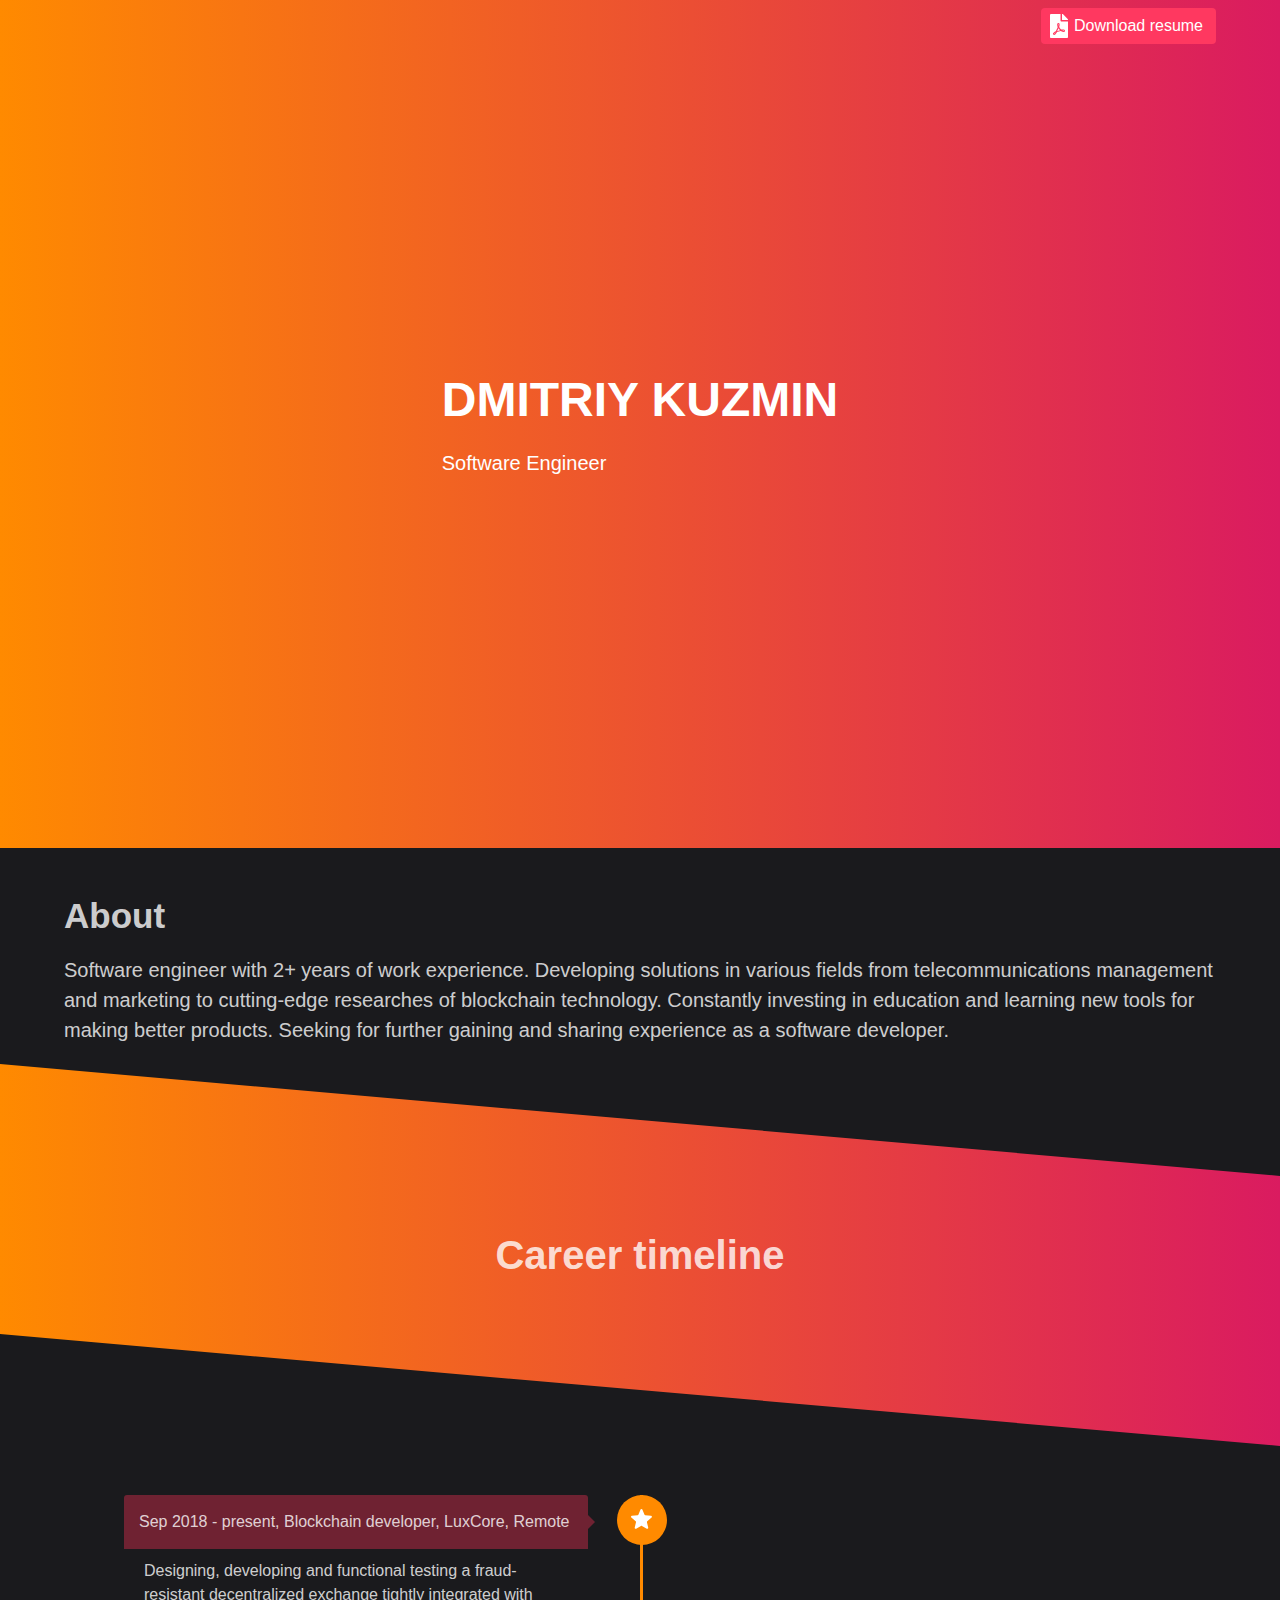
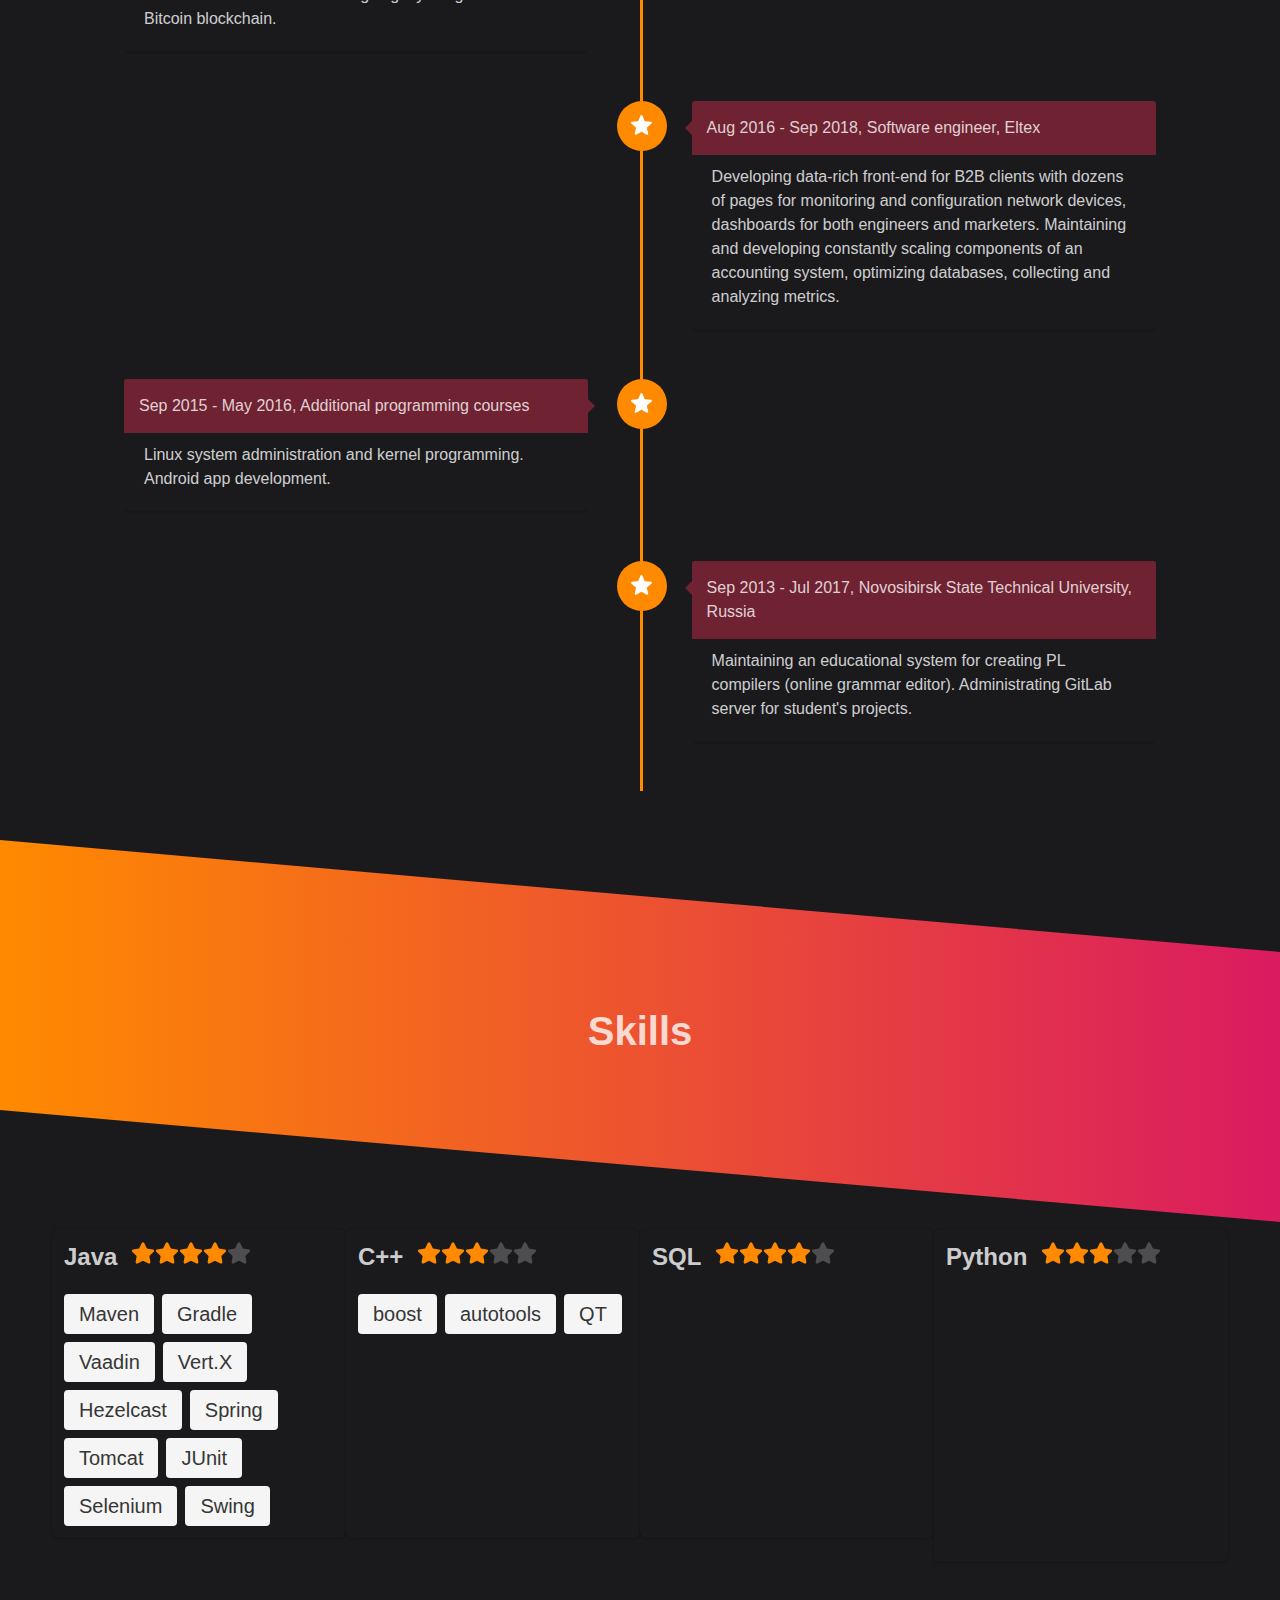
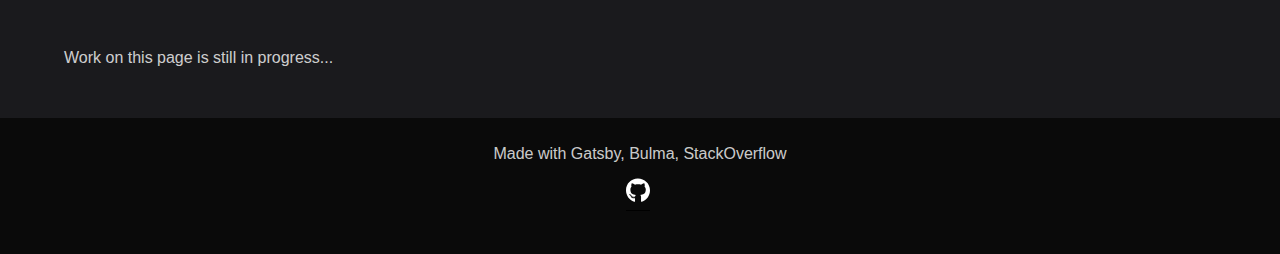
==== index.html @ 161caedd "Deploy xotonic/xotonic.github.com to github.com/xotonic/xotonic.github.com.git:master" ====
<!DOCTYPE html><html lang="en"><head><meta charSet="utf-8"/><meta http-equiv="x-ua-compatible" content="ie=edge"/><meta name="viewport" content="width=device-width, initial-scale=1, shrink-to-fit=no"/><style data-href="/styles.65739e3a4346a0cb9199.css">/*! bulma.io v0.7.5 | MIT License | github.com/jgthms/bulma */@-webkit-keyframes spinAround{0%{-webkit-transform:rotate(0deg);transform:rotate(0deg)}to{-webkit-transform:rotate(359deg);transform:rotate(359deg)}}@keyframes spinAround{0%{-webkit-transform:rotate(0deg);transform:rotate(0deg)}to{-webkit-transform:rotate(359deg);transform:rotate(359deg)}}.breadcrumb,.button,.delete,.file,.is-unselectable,.modal-close,.pagination-ellipsis,.pagination-link,.pagination-next,.pagination-previous,.tabs{-webkit-touch-callout:none;-webkit-user-select:none;-moz-user-select:none;-ms-user-select:none;user-select:none}.navbar-link:not(.is-arrowless):after,.select:not(.is-multiple):not(.is-loading):after{border:3px solid transparent;border-radius:2px;border-right:0;border-top:0;content:" ";display:block;height:.625em;margin-top:-.4375em;pointer-events:none;position:absolute;top:50%;-webkit-transform:rotate(-45deg);transform:rotate(-45deg);-webkit-transform-origin:center;transform-origin:center;width:.625em}.block:not(:last-child),.box:not(:last-child),.breadcrumb:not(:last-child),.content:not(:last-child),.highlight:not(:last-child),.level:not(:last-child),.list:not(:last-child),.message:not(:last-child),.notification:not(:last-child),.progress:not(:last-child),.subtitle:not(:last-child),.table-container:not(:last-child),.table:not(:last-child),.tabs:not(:last-child),.title:not(:last-child){margin-bottom:1.5rem}.delete,.modal-close{-moz-appearance:none;-webkit-appearance:none;background-color:rgba(10,10,10,.2);border:none;border-radius:290486px;cursor:pointer;pointer-events:auto;display:inline-block;flex-grow:0;flex-shrink:0;font-size:0;height:20px;max-height:20px;max-width:20px;min-height:20px;min-width:20px;outline:none;position:relative;vertical-align:top;width:20px}.delete:after,.delete:before,.modal-close:after,.modal-close:before{background-color:#fff;content:"";display:block;left:50%;position:absolute;top:50%;-webkit-transform:translateX(-50%) translateY(-50%) rotate(45deg);transform:translateX(-50%) translateY(-50%) rotate(45deg);-webkit-transform-origin:center center;transform-origin:center center}.delete:before,.modal-close:before{height:2px;width:50%}.delete:after,.modal-close:after{height:50%;width:2px}.delete:focus,.delete:hover,.modal-close:focus,.modal-close:hover{background-color:rgba(10,10,10,.3)}.delete:active,.modal-close:active{background-color:rgba(10,10,10,.4)}.is-small.delete,.is-small.modal-close{height:16px;max-height:16px;max-width:16px;min-height:16px;min-width:16px;width:16px}.is-medium.delete,.is-medium.modal-close{height:24px;max-height:24px;max-width:24px;min-height:24px;min-width:24px;width:24px}.is-large.delete,.is-large.modal-close{height:32px;max-height:32px;max-width:32px;min-height:32px;min-width:32px;width:32px}.button.is-loading:after,.control.is-loading:after,.loader,.select.is-loading:after{-webkit-animation:spinAround .5s linear infinite;animation:spinAround .5s linear infinite;border-radius:290486px;border-color:transparent transparent #dbdbdb #dbdbdb;border-style:solid;border-width:2px;content:"";display:block;height:1em;position:relative;width:1em}.hero-video,.image.is-1by1 .has-ratio,.image.is-1by1 img,.image.is-1by2 .has-ratio,.image.is-1by2 img,.image.is-1by3 .has-ratio,.image.is-1by3 img,.image.is-2by1 .has-ratio,.image.is-2by1 img,.image.is-2by3 .has-ratio,.image.is-2by3 img,.image.is-3by1 .has-ratio,.image.is-3by1 img,.image.is-3by2 .has-ratio,.image.is-3by2 img,.image.is-3by4 .has-ratio,.image.is-3by4 img,.image.is-3by5 .has-ratio,.image.is-3by5 img,.image.is-4by3 .has-ratio,.image.is-4by3 img,.image.is-4by5 .has-ratio,.image.is-4by5 img,.image.is-5by3 .has-ratio,.image.is-5by3 img,.image.is-5by4 .has-ratio,.image.is-5by4 img,.image.is-9by16 .has-ratio,.image.is-9by16 img,.image.is-16by9 .has-ratio,.image.is-16by9 img,.image.is-square .has-ratio,.image.is-square img,.is-overlay,.modal,.modal-background{bottom:0;left:0;position:absolute;right:0;top:0}.button,.file-cta,.file-name,.input,.pagination-ellipsis,.pagination-link,.pagination-next,.pagination-previous,.select select,.textarea{-moz-appearance:none;-webkit-appearance:none;align-items:center;border:1px solid transparent;border-radius:4px;box-shadow:none;display:inline-flex;font-size:1rem;height:2.25em;justify-content:flex-start;line-height:1.5;padding:calc(.375em - 1px) calc(.625em - 1px);position:relative;vertical-align:top}.button:active,.button:focus,.file-cta:active,.file-cta:focus,.file-name:active,.file-name:focus,.input:active,.input:focus,.is-active.button,.is-active.file-cta,.is-active.file-name,.is-active.input,.is-active.pagination-ellipsis,.is-active.pagination-link,.is-active.pagination-next,.is-active.pagination-previous,.is-active.textarea,.is-focused.button,.is-focused.file-cta,.is-focused.file-name,.is-focused.input,.is-focused.pagination-ellipsis,.is-focused.pagination-link,.is-focused.pagination-next,.is-focused.pagination-previous,.is-focused.textarea,.pagination-ellipsis:active,.pagination-ellipsis:focus,.pagination-link:active,.pagination-link:focus,.pagination-next:active,.pagination-next:focus,.pagination-previous:active,.pagination-previous:focus,.select select.is-active,.select select.is-focused,.select select:active,.select select:focus,.textarea:active,.textarea:focus{outline:none}.button[disabled],.file-cta[disabled],.file-name[disabled],.input[disabled],.pagination-ellipsis[disabled],.pagination-link[disabled],.pagination-next[disabled],.pagination-previous[disabled],.select fieldset[disabled] select,.select select[disabled],.textarea[disabled],fieldset[disabled] .button,fieldset[disabled] .file-cta,fieldset[disabled] .file-name,fieldset[disabled] .input,fieldset[disabled] .pagination-ellipsis,fieldset[disabled] .pagination-link,fieldset[disabled] .pagination-next,fieldset[disabled] .pagination-previous,fieldset[disabled] .select select,fieldset[disabled] .textarea{cursor:not-allowed}

/*! minireset.css v0.0.4 | MIT License | github.com/jgthms/minireset.css */blockquote,body,dd,dl,dt,fieldset,figure,h1,h2,h3,h4,h5,h6,hr,html,iframe,legend,li,ol,p,pre,textarea,ul{margin:0;padding:0}h1,h2,h3,h4,h5,h6{font-size:100%;font-weight:400}ul{list-style:none}button,input,select,textarea{margin:0}html{box-sizing:border-box}*,:after,:before{box-sizing:inherit}embed,iframe,img,object,video{height:auto;max-width:100%}audio{max-width:100%}iframe{border:0}table{border-collapse:collapse;border-spacing:0}td,th{padding:0}td:not([align]),th:not([align]){text-align:left}html{background-color:#1a1a1d;font-size:16px;-moz-osx-font-smoothing:grayscale;-webkit-font-smoothing:antialiased;min-width:300px;overflow-x:hidden;overflow-y:scroll;text-rendering:optimizeLegibility;-webkit-text-size-adjust:100%;-ms-text-size-adjust:100%;text-size-adjust:100%}article,aside,figure,footer,header,hgroup,section{display:block}body,button,input,select,textarea{font-family:BlinkMacSystemFont,-apple-system,Segoe UI,Roboto,Oxygen,Ubuntu,Cantarell,Fira Sans,Droid Sans,Helvetica Neue,Helvetica,Arial,sans-serif}code,pre{-moz-osx-font-smoothing:auto;-webkit-font-smoothing:auto;font-family:monospace}body{color:hsla(0,0%,100%,.8);font-size:1em;font-weight:400;line-height:1.5}a{color:#3273dc;cursor:pointer;text-decoration:none}a strong{color:currentColor}a:hover{color:#363636}code{color:#ff3860;font-size:.875em;font-weight:400;padding:.25em .5em}code,hr{background-color:#1a1a1d}hr{border:none;display:block;height:2px;margin:1.5rem 0}img{height:auto;max-width:100%}input[type=checkbox],input[type=radio]{vertical-align:baseline}small{font-size:.875em}span{font-style:inherit;font-weight:inherit}strong{color:hsla(0,0%,100%,.8);font-weight:700}fieldset{border:none}pre{-webkit-overflow-scrolling:touch;background-color:#1a1a1d;color:hsla(0,0%,100%,.8);font-size:.875em;overflow-x:auto;padding:1.25rem 1.5rem;white-space:pre;word-wrap:normal}pre code{background-color:transparent;color:currentColor;font-size:1em;padding:0}table td,table th{vertical-align:top}table td:not([align]),table th:not([align]){text-align:left}table th{color:hsla(0,0%,100%,.8)}.is-clearfix:after{clear:both;content:" ";display:table}.is-pulled-left{float:left!important}.is-pulled-right{float:right!important}.is-clipped{overflow:hidden!important}.is-size-1{font-size:3rem!important}.is-size-2{font-size:2.5rem!important}.is-size-3{font-size:2rem!important}.is-size-4{font-size:1.5rem!important}.is-size-5{font-size:1.25rem!important}.is-size-6{font-size:1rem!important}.is-size-7{font-size:.75rem!important}@media screen and (max-width:768px){.is-size-1-mobile{font-size:3rem!important}.is-size-2-mobile{font-size:2.5rem!important}.is-size-3-mobile{font-size:2rem!important}.is-size-4-mobile{font-size:1.5rem!important}.is-size-5-mobile{font-size:1.25rem!important}.is-size-6-mobile{font-size:1rem!important}.is-size-7-mobile{font-size:.75rem!important}}@media print,screen and (min-width:769px){.is-size-1-tablet{font-size:3rem!important}.is-size-2-tablet{font-size:2.5rem!important}.is-size-3-tablet{font-size:2rem!important}.is-size-4-tablet{font-size:1.5rem!important}.is-size-5-tablet{font-size:1.25rem!important}.is-size-6-tablet{font-size:1rem!important}.is-size-7-tablet{font-size:.75rem!important}}@media screen and (max-width:1023px){.is-size-1-touch{font-size:3rem!important}.is-size-2-touch{font-size:2.5rem!important}.is-size-3-touch{font-size:2rem!important}.is-size-4-touch{font-size:1.5rem!important}.is-size-5-touch{font-size:1.25rem!important}.is-size-6-touch{font-size:1rem!important}.is-size-7-touch{font-size:.75rem!important}}@media screen and (min-width:1024px){.is-size-1-desktop{font-size:3rem!important}.is-size-2-desktop{font-size:2.5rem!important}.is-size-3-desktop{font-size:2rem!important}.is-size-4-desktop{font-size:1.5rem!important}.is-size-5-desktop{font-size:1.25rem!important}.is-size-6-desktop{font-size:1rem!important}.is-size-7-desktop{font-size:.75rem!important}}@media screen and (min-width:1216px){.is-size-1-widescreen{font-size:3rem!important}.is-size-2-widescreen{font-size:2.5rem!important}.is-size-3-widescreen{font-size:2rem!important}.is-size-4-widescreen{font-size:1.5rem!important}.is-size-5-widescreen{font-size:1.25rem!important}.is-size-6-widescreen{font-size:1rem!important}.is-size-7-widescreen{font-size:.75rem!important}}@media screen and (min-width:1408px){.is-size-1-fullhd{font-size:3rem!important}.is-size-2-fullhd{font-size:2.5rem!important}.is-size-3-fullhd{font-size:2rem!important}.is-size-4-fullhd{font-size:1.5rem!important}.is-size-5-fullhd{font-size:1.25rem!important}.is-size-6-fullhd{font-size:1rem!important}.is-size-7-fullhd{font-size:.75rem!important}}.has-text-centered{text-align:center!important}.has-text-justified{text-align:justify!important}.has-text-left{text-align:left!important}.has-text-right{text-align:right!important}@media screen and (max-width:768px){.has-text-centered-mobile{text-align:center!important}}@media print,screen and (min-width:769px){.has-text-centered-tablet{text-align:center!important}}@media screen and (min-width:769px) and (max-width:1023px){.has-text-centered-tablet-only{text-align:center!important}}@media screen and (max-width:1023px){.has-text-centered-touch{text-align:center!important}}@media screen and (min-width:1024px){.has-text-centered-desktop{text-align:center!important}}@media screen and (min-width:1024px) and (max-width:1215px){.has-text-centered-desktop-only{text-align:center!important}}@media screen and (min-width:1216px){.has-text-centered-widescreen{text-align:center!important}}@media screen and (min-width:1216px) and (max-width:1407px){.has-text-centered-widescreen-only{text-align:center!important}}@media screen and (min-width:1408px){.has-text-centered-fullhd{text-align:center!important}}@media screen and (max-width:768px){.has-text-justified-mobile{text-align:justify!important}}@media print,screen and (min-width:769px){.has-text-justified-tablet{text-align:justify!important}}@media screen and (min-width:769px) and (max-width:1023px){.has-text-justified-tablet-only{text-align:justify!important}}@media screen and (max-width:1023px){.has-text-justified-touch{text-align:justify!important}}@media screen and (min-width:1024px){.has-text-justified-desktop{text-align:justify!important}}@media screen and (min-width:1024px) and (max-width:1215px){.has-text-justified-desktop-only{text-align:justify!important}}@media screen and (min-width:1216px){.has-text-justified-widescreen{text-align:justify!important}}@media screen and (min-width:1216px) and (max-width:1407px){.has-text-justified-widescreen-only{text-align:justify!important}}@media screen and (min-width:1408px){.has-text-justified-fullhd{text-align:justify!important}}@media screen and (max-width:768px){.has-text-left-mobile{text-align:left!important}}@media print,screen and (min-width:769px){.has-text-left-tablet{text-align:left!important}}@media screen and (min-width:769px) and (max-width:1023px){.has-text-left-tablet-only{text-align:left!important}}@media screen and (max-width:1023px){.has-text-left-touch{text-align:left!important}}@media screen and (min-width:1024px){.has-text-left-desktop{text-align:left!important}}@media screen and (min-width:1024px) and (max-width:1215px){.has-text-left-desktop-only{text-align:left!important}}@media screen and (min-width:1216px){.has-text-left-widescreen{text-align:left!important}}@media screen and (min-width:1216px) and (max-width:1407px){.has-text-left-widescreen-only{text-align:left!important}}@media screen and (min-width:1408px){.has-text-left-fullhd{text-align:left!important}}@media screen and (max-width:768px){.has-text-right-mobile{text-align:right!important}}@media print,screen and (min-width:769px){.has-text-right-tablet{text-align:right!important}}@media screen and (min-width:769px) and (max-width:1023px){.has-text-right-tablet-only{text-align:right!important}}@media screen and (max-width:1023px){.has-text-right-touch{text-align:right!important}}@media screen and (min-width:1024px){.has-text-right-desktop{text-align:right!important}}@media screen and (min-width:1024px) and (max-width:1215px){.has-text-right-desktop-only{text-align:right!important}}@media screen and (min-width:1216px){.has-text-right-widescreen{text-align:right!important}}@media screen and (min-width:1216px) and (max-width:1407px){.has-text-right-widescreen-only{text-align:right!important}}@media screen and (min-width:1408px){.has-text-right-fullhd{text-align:right!important}}.is-capitalized{text-transform:capitalize!important}.is-lowercase{text-transform:lowercase!important}.is-uppercase{text-transform:uppercase!important}.is-italic{font-style:italic!important}.has-text-white{color:#fff!important}a.has-text-white:focus,a.has-text-white:hover{color:#e6e6e6!important}.has-background-white{background-color:#fff!important}.has-text-black{color:#0a0a0a!important}a.has-text-black:focus,a.has-text-black:hover{color:#000!important}.has-background-black{background-color:#0a0a0a!important}.has-text-light{color:#f5f5f5!important}a.has-text-light:focus,a.has-text-light:hover{color:#dbdbdb!important}.has-background-light{background-color:#f5f5f5!important}.has-text-dark{color:#363636!important}a.has-text-dark:focus,a.has-text-dark:hover{color:#1c1c1c!important}.has-background-dark{background-color:#363636!important}.has-text-primary{color:#00d1b2!important}a.has-text-primary:focus,a.has-text-primary:hover{color:#009e86!important}.has-background-primary{background-color:#00d1b2!important}.has-text-link{color:#3273dc!important}a.has-text-link:focus,a.has-text-link:hover{color:#205bbc!important}.has-background-link{background-color:#3273dc!important}.has-text-info{color:#209cee!important}a.has-text-info:focus,a.has-text-info:hover{color:#0f81cc!important}.has-background-info{background-color:#209cee!important}.has-text-success{color:#23d160!important}a.has-text-success:focus,a.has-text-success:hover{color:#1ca64c!important}.has-background-success{background-color:#23d160!important}.has-text-warning{color:#ffdd57!important}a.has-text-warning:focus,a.has-text-warning:hover{color:#ffd324!important}.has-background-warning{background-color:#ffdd57!important}.has-text-danger{color:#ff3860!important}a.has-text-danger:focus,a.has-text-danger:hover{color:#ff0537!important}.has-background-danger{background-color:#ff3860!important}.has-text-black-bis{color:#121212!important}.has-background-black-bis{background-color:#121212!important}.has-text-black-ter{color:#242424!important}.has-background-black-ter{background-color:#242424!important}.has-text-grey-darker{color:#363636!important}.has-background-grey-darker{background-color:#363636!important}.has-text-grey-dark{color:#4a4a4a!important}.has-background-grey-dark{background-color:#4a4a4a!important}.has-text-grey{color:#7a7a7a!important}.has-background-grey{background-color:#7a7a7a!important}.has-text-grey-light{color:#b5b5b5!important}.has-background-grey-light{background-color:#b5b5b5!important}.has-text-grey-lighter{color:#dbdbdb!important}.has-background-grey-lighter{background-color:#dbdbdb!important}.has-text-white-ter{color:#f5f5f5!important}.has-background-white-ter{background-color:#f5f5f5!important}.has-text-white-bis{color:#fafafa!important}.has-background-white-bis{background-color:#fafafa!important}.has-text-weight-light{font-weight:300!important}.has-text-weight-normal{font-weight:400!important}.has-text-weight-medium{font-weight:500!important}.has-text-weight-semibold{font-weight:600!important}.has-text-weight-bold{font-weight:700!important}.is-family-primary,.is-family-sans-serif,.is-family-secondary{font-family:BlinkMacSystemFont,-apple-system,Segoe UI,Roboto,Oxygen,Ubuntu,Cantarell,Fira Sans,Droid Sans,Helvetica Neue,Helvetica,Arial,sans-serif!important}.is-family-code,.is-family-monospace{font-family:monospace!important}.is-block{display:block!important}@media screen and (max-width:768px){.is-block-mobile{display:block!important}}@media print,screen and (min-width:769px){.is-block-tablet{display:block!important}}@media screen and (min-width:769px) and (max-width:1023px){.is-block-tablet-only{display:block!important}}@media screen and (max-width:1023px){.is-block-touch{display:block!important}}@media screen and (min-width:1024px){.is-block-desktop{display:block!important}}@media screen and (min-width:1024px) and (max-width:1215px){.is-block-desktop-only{display:block!important}}@media screen and (min-width:1216px){.is-block-widescreen{display:block!important}}@media screen and (min-width:1216px) and (max-width:1407px){.is-block-widescreen-only{display:block!important}}@media screen and (min-width:1408px){.is-block-fullhd{display:block!important}}.is-flex{display:flex!important}@media screen and (max-width:768px){.is-flex-mobile{display:flex!important}}@media print,screen and (min-width:769px){.is-flex-tablet{display:flex!important}}@media screen and (min-width:769px) and (max-width:1023px){.is-flex-tablet-only{display:flex!important}}@media screen and (max-width:1023px){.is-flex-touch{display:flex!important}}@media screen and (min-width:1024px){.is-flex-desktop{display:flex!important}}@media screen and (min-width:1024px) and (max-width:1215px){.is-flex-desktop-only{display:flex!important}}@media screen and (min-width:1216px){.is-flex-widescreen{display:flex!important}}@media screen and (min-width:1216px) and (max-width:1407px){.is-flex-widescreen-only{display:flex!important}}@media screen and (min-width:1408px){.is-flex-fullhd{display:flex!important}}.is-inline{display:inline!important}@media screen and (max-width:768px){.is-inline-mobile{display:inline!important}}@media print,screen and (min-width:769px){.is-inline-tablet{display:inline!important}}@media screen and (min-width:769px) and (max-width:1023px){.is-inline-tablet-only{display:inline!important}}@media screen and (max-width:1023px){.is-inline-touch{display:inline!important}}@media screen and (min-width:1024px){.is-inline-desktop{display:inline!important}}@media screen and (min-width:1024px) and (max-width:1215px){.is-inline-desktop-only{display:inline!important}}@media screen and (min-width:1216px){.is-inline-widescreen{display:inline!important}}@media screen and (min-width:1216px) and (max-width:1407px){.is-inline-widescreen-only{display:inline!important}}@media screen and (min-width:1408px){.is-inline-fullhd{display:inline!important}}.is-inline-block{display:inline-block!important}@media screen and (max-width:768px){.is-inline-block-mobile{display:inline-block!important}}@media print,screen and (min-width:769px){.is-inline-block-tablet{display:inline-block!important}}@media screen and (min-width:769px) and (max-width:1023px){.is-inline-block-tablet-only{display:inline-block!important}}@media screen and (max-width:1023px){.is-inline-block-touch{display:inline-block!important}}@media screen and (min-width:1024px){.is-inline-block-desktop{display:inline-block!important}}@media screen and (min-width:1024px) and (max-width:1215px){.is-inline-block-desktop-only{display:inline-block!important}}@media screen and (min-width:1216px){.is-inline-block-widescreen{display:inline-block!important}}@media screen and (min-width:1216px) and (max-width:1407px){.is-inline-block-widescreen-only{display:inline-block!important}}@media screen and (min-width:1408px){.is-inline-block-fullhd{display:inline-block!important}}.is-inline-flex{display:inline-flex!important}@media screen and (max-width:768px){.is-inline-flex-mobile{display:inline-flex!important}}@media print,screen and (min-width:769px){.is-inline-flex-tablet{display:inline-flex!important}}@media screen and (min-width:769px) and (max-width:1023px){.is-inline-flex-tablet-only{display:inline-flex!important}}@media screen and (max-width:1023px){.is-inline-flex-touch{display:inline-flex!important}}@media screen and (min-width:1024px){.is-inline-flex-desktop{display:inline-flex!important}}@media screen and (min-width:1024px) and (max-width:1215px){.is-inline-flex-desktop-only{display:inline-flex!important}}@media screen and (min-width:1216px){.is-inline-flex-widescreen{display:inline-flex!important}}@media screen and (min-width:1216px) and (max-width:1407px){.is-inline-flex-widescreen-only{display:inline-flex!important}}@media screen and (min-width:1408px){.is-inline-flex-fullhd{display:inline-flex!important}}.is-hidden{display:none!important}.is-sr-only{border:none!important;clip:rect(0,0,0,0)!important;height:.01em!important;overflow:hidden!important;padding:0!important;position:absolute!important;white-space:nowrap!important;width:.01em!important}@media screen and (max-width:768px){.is-hidden-mobile{display:none!important}}@media print,screen and (min-width:769px){.is-hidden-tablet{display:none!important}}@media screen and (min-width:769px) and (max-width:1023px){.is-hidden-tablet-only{display:none!important}}@media screen and (max-width:1023px){.is-hidden-touch{display:none!important}}@media screen and (min-width:1024px){.is-hidden-desktop{display:none!important}}@media screen and (min-width:1024px) and (max-width:1215px){.is-hidden-desktop-only{display:none!important}}@media screen and (min-width:1216px){.is-hidden-widescreen{display:none!important}}@media screen and (min-width:1216px) and (max-width:1407px){.is-hidden-widescreen-only{display:none!important}}@media screen and (min-width:1408px){.is-hidden-fullhd{display:none!important}}.is-invisible{visibility:hidden!important}@media screen and (max-width:768px){.is-invisible-mobile{visibility:hidden!important}}@media print,screen and (min-width:769px){.is-invisible-tablet{visibility:hidden!important}}@media screen and (min-width:769px) and (max-width:1023px){.is-invisible-tablet-only{visibility:hidden!important}}@media screen and (max-width:1023px){.is-invisible-touch{visibility:hidden!important}}@media screen and (min-width:1024px){.is-invisible-desktop{visibility:hidden!important}}@media screen and (min-width:1024px) and (max-width:1215px){.is-invisible-desktop-only{visibility:hidden!important}}@media screen and (min-width:1216px){.is-invisible-widescreen{visibility:hidden!important}}@media screen and (min-width:1216px) and (max-width:1407px){.is-invisible-widescreen-only{visibility:hidden!important}}@media screen and (min-width:1408px){.is-invisible-fullhd{visibility:hidden!important}}.is-marginless{margin:0!important}.is-paddingless{padding:0!important}.is-radiusless{border-radius:0!important}.is-shadowless{box-shadow:none!important}.is-relative{position:relative!important}.box{background-color:#1a1a1d;border-radius:6px;box-shadow:0 2px 3px rgba(10,10,10,.1),0 0 0 1px rgba(10,10,10,.1);color:hsla(0,0%,100%,.8);display:block;padding:1.25rem}a.box:focus,a.box:hover{box-shadow:0 2px 3px rgba(10,10,10,.1),0 0 0 1px #3273dc}a.box:active{box-shadow:inset 0 1px 2px rgba(10,10,10,.2),0 0 0 1px #3273dc}.button{background-color:#fff;border-color:#dbdbdb;border-width:1px;color:#363636;cursor:pointer;justify-content:center;padding:calc(.375em - 1px) .75em;text-align:center;white-space:nowrap}.button strong{color:inherit}.button .icon,.button .icon.is-large,.button .icon.is-medium,.button .icon.is-small{height:1.5em;width:1.5em}.button .icon:first-child:not(:last-child){margin-left:calc(-.375em - 1px);margin-right:.1875em}.button .icon:last-child:not(:first-child){margin-left:.1875em;margin-right:calc(-.375em - 1px)}.button .icon:first-child:last-child{margin-left:calc(-.375em - 1px);margin-right:calc(-.375em - 1px)}.button.is-hovered,.button:hover{border-color:#b5b5b5;color:#363636}.button.is-focused,.button:focus{border-color:#3273dc;color:#363636}.button.is-focused:not(:active),.button:focus:not(:active){box-shadow:0 0 0 .125em rgba(50,115,220,.25)}.button.is-active,.button:active{border-color:#4a4a4a;color:#363636}.button.is-text{background-color:transparent;border-color:transparent;color:hsla(0,0%,100%,.8);text-decoration:underline}.button.is-text.is-focused,.button.is-text.is-hovered,.button.is-text:focus,.button.is-text:hover{background-color:#1a1a1d;color:hsla(0,0%,100%,.8)}.button.is-text.is-active,.button.is-text:active{background-color:#0e0e10;color:hsla(0,0%,100%,.8)}.button.is-text[disabled],fieldset[disabled] .button.is-text{background-color:transparent;border-color:transparent;box-shadow:none}.button.is-white{background-color:#fff;border-color:transparent;color:#0a0a0a}.button.is-white.is-hovered,.button.is-white:hover{background-color:#f9f9f9;border-color:transparent;color:#0a0a0a}.button.is-white.is-focused,.button.is-white:focus{border-color:transparent;color:#0a0a0a}.button.is-white.is-focused:not(:active),.button.is-white:focus:not(:active){box-shadow:0 0 0 .125em hsla(0,0%,100%,.25)}.button.is-white.is-active,.button.is-white:active{background-color:#f2f2f2;border-color:transparent;color:#0a0a0a}.button.is-white[disabled],fieldset[disabled] .button.is-white{background-color:#fff;border-color:transparent;box-shadow:none}.button.is-white.is-inverted{background-color:#0a0a0a;color:#fff}.button.is-white.is-inverted.is-hovered,.button.is-white.is-inverted:hover{background-color:#000}.button.is-white.is-inverted[disabled],fieldset[disabled] .button.is-white.is-inverted{background-color:#0a0a0a;border-color:transparent;box-shadow:none;color:#fff}.button.is-white.is-loading:after{border-color:transparent transparent #0a0a0a #0a0a0a!important}.button.is-white.is-outlined{background-color:transparent;border-color:#fff;color:#fff}.button.is-white.is-outlined.is-focused,.button.is-white.is-outlined.is-hovered,.button.is-white.is-outlined:focus,.button.is-white.is-outlined:hover{background-color:#fff;border-color:#fff;color:#0a0a0a}.button.is-white.is-outlined.is-loading:after{border-color:transparent transparent #fff #fff!important}.button.is-white.is-outlined.is-loading.is-focused:after,.button.is-white.is-outlined.is-loading.is-hovered:after,.button.is-white.is-outlined.is-loading:focus:after,.button.is-white.is-outlined.is-loading:hover:after{border-color:transparent transparent #0a0a0a #0a0a0a!important}.button.is-white.is-outlined[disabled],fieldset[disabled] .button.is-white.is-outlined{background-color:transparent;border-color:#fff;box-shadow:none;color:#fff}.button.is-white.is-inverted.is-outlined{background-color:transparent;border-color:#0a0a0a;color:#0a0a0a}.button.is-white.is-inverted.is-outlined.is-focused,.button.is-white.is-inverted.is-outlined.is-hovered,.button.is-white.is-inverted.is-outlined:focus,.button.is-white.is-inverted.is-outlined:hover{background-color:#0a0a0a;color:#fff}.button.is-white.is-inverted.is-outlined.is-loading.is-focused:after,.button.is-white.is-inverted.is-outlined.is-loading.is-hovered:after,.button.is-white.is-inverted.is-outlined.is-loading:focus:after,.button.is-white.is-inverted.is-outlined.is-loading:hover:after{border-color:transparent transparent #fff #fff!important}.button.is-white.is-inverted.is-outlined[disabled],fieldset[disabled] .button.is-white.is-inverted.is-outlined{background-color:transparent;border-color:#0a0a0a;box-shadow:none;color:#0a0a0a}.button.is-black{background-color:#0a0a0a;border-color:transparent;color:#fff}.button.is-black.is-hovered,.button.is-black:hover{background-color:#040404;border-color:transparent;color:#fff}.button.is-black.is-focused,.button.is-black:focus{border-color:transparent;color:#fff}.button.is-black.is-focused:not(:active),.button.is-black:focus:not(:active){box-shadow:0 0 0 .125em rgba(10,10,10,.25)}.button.is-black.is-active,.button.is-black:active{background-color:#000;border-color:transparent;color:#fff}.button.is-black[disabled],fieldset[disabled] .button.is-black{background-color:#0a0a0a;border-color:transparent;box-shadow:none}.button.is-black.is-inverted{background-color:#fff;color:#0a0a0a}.button.is-black.is-inverted.is-hovered,.button.is-black.is-inverted:hover{background-color:#f2f2f2}.button.is-black.is-inverted[disabled],fieldset[disabled] .button.is-black.is-inverted{background-color:#fff;border-color:transparent;box-shadow:none;color:#0a0a0a}.button.is-black.is-loading:after{border-color:transparent transparent #fff #fff!important}.button.is-black.is-outlined{background-color:transparent;border-color:#0a0a0a;color:#0a0a0a}.button.is-black.is-outlined.is-focused,.button.is-black.is-outlined.is-hovered,.button.is-black.is-outlined:focus,.button.is-black.is-outlined:hover{background-color:#0a0a0a;border-color:#0a0a0a;color:#fff}.button.is-black.is-outlined.is-loading:after{border-color:transparent transparent #0a0a0a #0a0a0a!important}.button.is-black.is-outlined.is-loading.is-focused:after,.button.is-black.is-outlined.is-loading.is-hovered:after,.button.is-black.is-outlined.is-loading:focus:after,.button.is-black.is-outlined.is-loading:hover:after{border-color:transparent transparent #fff #fff!important}.button.is-black.is-outlined[disabled],fieldset[disabled] .button.is-black.is-outlined{background-color:transparent;border-color:#0a0a0a;box-shadow:none;color:#0a0a0a}.button.is-black.is-inverted.is-outlined{background-color:transparent;border-color:#fff;color:#fff}.button.is-black.is-inverted.is-outlined.is-focused,.button.is-black.is-inverted.is-outlined.is-hovered,.button.is-black.is-inverted.is-outlined:focus,.button.is-black.is-inverted.is-outlined:hover{background-color:#fff;color:#0a0a0a}.button.is-black.is-inverted.is-outlined.is-loading.is-focused:after,.button.is-black.is-inverted.is-outlined.is-loading.is-hovered:after,.button.is-black.is-inverted.is-outlined.is-loading:focus:after,.button.is-black.is-inverted.is-outlined.is-loading:hover:after{border-color:transparent transparent #0a0a0a #0a0a0a!important}.button.is-black.is-inverted.is-outlined[disabled],fieldset[disabled] .button.is-black.is-inverted.is-outlined{background-color:transparent;border-color:#fff;box-shadow:none;color:#fff}.button.is-light{background-color:#f5f5f5;border-color:transparent;color:#363636}.button.is-light.is-hovered,.button.is-light:hover{background-color:#eee;border-color:transparent;color:#363636}.button.is-light.is-focused,.button.is-light:focus{border-color:transparent;color:#363636}.button.is-light.is-focused:not(:active),.button.is-light:focus:not(:active){box-shadow:0 0 0 .125em hsla(0,0%,96.1%,.25)}.button.is-light.is-active,.button.is-light:active{background-color:#e8e8e8;border-color:transparent;color:#363636}.button.is-light[disabled],fieldset[disabled] .button.is-light{background-color:#f5f5f5;border-color:transparent;box-shadow:none}.button.is-light.is-inverted{background-color:#363636;color:#f5f5f5}.button.is-light.is-inverted.is-hovered,.button.is-light.is-inverted:hover{background-color:#292929}.button.is-light.is-inverted[disabled],fieldset[disabled] .button.is-light.is-inverted{background-color:#363636;border-color:transparent;box-shadow:none;color:#f5f5f5}.button.is-light.is-loading:after{border-color:transparent transparent #363636 #363636!important}.button.is-light.is-outlined{background-color:transparent;border-color:#f5f5f5;color:#f5f5f5}.button.is-light.is-outlined.is-focused,.button.is-light.is-outlined.is-hovered,.button.is-light.is-outlined:focus,.button.is-light.is-outlined:hover{background-color:#f5f5f5;border-color:#f5f5f5;color:#363636}.button.is-light.is-outlined.is-loading:after{border-color:transparent transparent #f5f5f5 #f5f5f5!important}.button.is-light.is-outlined.is-loading.is-focused:after,.button.is-light.is-outlined.is-loading.is-hovered:after,.button.is-light.is-outlined.is-loading:focus:after,.button.is-light.is-outlined.is-loading:hover:after{border-color:transparent transparent #363636 #363636!important}.button.is-light.is-outlined[disabled],fieldset[disabled] .button.is-light.is-outlined{background-color:transparent;border-color:#f5f5f5;box-shadow:none;color:#f5f5f5}.button.is-light.is-inverted.is-outlined{background-color:transparent;border-color:#363636;color:#363636}.button.is-light.is-inverted.is-outlined.is-focused,.button.is-light.is-inverted.is-outlined.is-hovered,.button.is-light.is-inverted.is-outlined:focus,.button.is-light.is-inverted.is-outlined:hover{background-color:#363636;color:#f5f5f5}.button.is-light.is-inverted.is-outlined.is-loading.is-focused:after,.button.is-light.is-inverted.is-outlined.is-loading.is-hovered:after,.button.is-light.is-inverted.is-outlined.is-loading:focus:after,.button.is-light.is-inverted.is-outlined.is-loading:hover:after{border-color:transparent transparent #f5f5f5 #f5f5f5!important}.button.is-light.is-inverted.is-outlined[disabled],fieldset[disabled] .button.is-light.is-inverted.is-outlined{background-color:transparent;border-color:#363636;box-shadow:none;color:#363636}.button.is-dark{background-color:#363636;border-color:transparent;color:#f5f5f5}.button.is-dark.is-hovered,.button.is-dark:hover{background-color:#2f2f2f;border-color:transparent;color:#f5f5f5}.button.is-dark.is-focused,.button.is-dark:focus{border-color:transparent;color:#f5f5f5}.button.is-dark.is-focused:not(:active),.button.is-dark:focus:not(:active){box-shadow:0 0 0 .125em rgba(54,54,54,.25)}.button.is-dark.is-active,.button.is-dark:active{background-color:#292929;border-color:transparent;color:#f5f5f5}.button.is-dark[disabled],fieldset[disabled] .button.is-dark{background-color:#363636;border-color:transparent;box-shadow:none}.button.is-dark.is-inverted{background-color:#f5f5f5;color:#363636}.button.is-dark.is-inverted.is-hovered,.button.is-dark.is-inverted:hover{background-color:#e8e8e8}.button.is-dark.is-inverted[disabled],fieldset[disabled] .button.is-dark.is-inverted{background-color:#f5f5f5;border-color:transparent;box-shadow:none;color:#363636}.button.is-dark.is-loading:after{border-color:transparent transparent #f5f5f5 #f5f5f5!important}.button.is-dark.is-outlined{background-color:transparent;border-color:#363636;color:#363636}.button.is-dark.is-outlined.is-focused,.button.is-dark.is-outlined.is-hovered,.button.is-dark.is-outlined:focus,.button.is-dark.is-outlined:hover{background-color:#363636;border-color:#363636;color:#f5f5f5}.button.is-dark.is-outlined.is-loading:after{border-color:transparent transparent #363636 #363636!important}.button.is-dark.is-outlined.is-loading.is-focused:after,.button.is-dark.is-outlined.is-loading.is-hovered:after,.button.is-dark.is-outlined.is-loading:focus:after,.button.is-dark.is-outlined.is-loading:hover:after{border-color:transparent transparent #f5f5f5 #f5f5f5!important}.button.is-dark.is-outlined[disabled],fieldset[disabled] .button.is-dark.is-outlined{background-color:transparent;border-color:#363636;box-shadow:none;color:#363636}.button.is-dark.is-inverted.is-outlined{background-color:transparent;border-color:#f5f5f5;color:#f5f5f5}.button.is-dark.is-inverted.is-outlined.is-focused,.button.is-dark.is-inverted.is-outlined.is-hovered,.button.is-dark.is-inverted.is-outlined:focus,.button.is-dark.is-inverted.is-outlined:hover{background-color:#f5f5f5;color:#363636}.button.is-dark.is-inverted.is-outlined.is-loading.is-focused:after,.button.is-dark.is-inverted.is-outlined.is-loading.is-hovered:after,.button.is-dark.is-inverted.is-outlined.is-loading:focus:after,.button.is-dark.is-inverted.is-outlined.is-loading:hover:after{border-color:transparent transparent #363636 #363636!important}.button.is-dark.is-inverted.is-outlined[disabled],fieldset[disabled] .button.is-dark.is-inverted.is-outlined{background-color:transparent;border-color:#f5f5f5;box-shadow:none;color:#f5f5f5}.button.is-primary{background-color:#00d1b2;border-color:transparent;color:#fff}.button.is-primary.is-hovered,.button.is-primary:hover{background-color:#00c4a7;border-color:transparent;color:#fff}.button.is-primary.is-focused,.button.is-primary:focus{border-color:transparent;color:#fff}.button.is-primary.is-focused:not(:active),.button.is-primary:focus:not(:active){box-shadow:0 0 0 .125em rgba(0,209,178,.25)}.button.is-primary.is-active,.button.is-primary:active{background-color:#00b89c;border-color:transparent;color:#fff}.button.is-primary[disabled],fieldset[disabled] .button.is-primary{background-color:#00d1b2;border-color:transparent;box-shadow:none}.button.is-primary.is-inverted{background-color:#fff;color:#00d1b2}.button.is-primary.is-inverted.is-hovered,.button.is-primary.is-inverted:hover{background-color:#f2f2f2}.button.is-primary.is-inverted[disabled],fieldset[disabled] .button.is-primary.is-inverted{background-color:#fff;border-color:transparent;box-shadow:none;color:#00d1b2}.button.is-primary.is-loading:after{border-color:transparent transparent #fff #fff!important}.button.is-primary.is-outlined{background-color:transparent;border-color:#00d1b2;color:#00d1b2}.button.is-primary.is-outlined.is-focused,.button.is-primary.is-outlined.is-hovered,.button.is-primary.is-outlined:focus,.button.is-primary.is-outlined:hover{background-color:#00d1b2;border-color:#00d1b2;color:#fff}.button.is-primary.is-outlined.is-loading:after{border-color:transparent transparent #00d1b2 #00d1b2!important}.button.is-primary.is-outlined.is-loading.is-focused:after,.button.is-primary.is-outlined.is-loading.is-hovered:after,.button.is-primary.is-outlined.is-loading:focus:after,.button.is-primary.is-outlined.is-loading:hover:after{border-color:transparent transparent #fff #fff!important}.button.is-primary.is-outlined[disabled],fieldset[disabled] .button.is-primary.is-outlined{background-color:transparent;border-color:#00d1b2;box-shadow:none;color:#00d1b2}.button.is-primary.is-inverted.is-outlined{background-color:transparent;border-color:#fff;color:#fff}.button.is-primary.is-inverted.is-outlined.is-focused,.button.is-primary.is-inverted.is-outlined.is-hovered,.button.is-primary.is-inverted.is-outlined:focus,.button.is-primary.is-inverted.is-outlined:hover{background-color:#fff;color:#00d1b2}.button.is-primary.is-inverted.is-outlined.is-loading.is-focused:after,.button.is-primary.is-inverted.is-outlined.is-loading.is-hovered:after,.button.is-primary.is-inverted.is-outlined.is-loading:focus:after,.button.is-primary.is-inverted.is-outlined.is-loading:hover:after{border-color:transparent transparent #00d1b2 #00d1b2!important}.button.is-primary.is-inverted.is-outlined[disabled],fieldset[disabled] .button.is-primary.is-inverted.is-outlined{background-color:transparent;border-color:#fff;box-shadow:none;color:#fff}.button.is-link{background-color:#3273dc;border-color:transparent;color:#fff}.button.is-link.is-hovered,.button.is-link:hover{background-color:#276cda;border-color:transparent;color:#fff}.button.is-link.is-focused,.button.is-link:focus{border-color:transparent;color:#fff}.button.is-link.is-focused:not(:active),.button.is-link:focus:not(:active){box-shadow:0 0 0 .125em rgba(50,115,220,.25)}.button.is-link.is-active,.button.is-link:active{background-color:#2366d1;border-color:transparent;color:#fff}.button.is-link[disabled],fieldset[disabled] .button.is-link{background-color:#3273dc;border-color:transparent;box-shadow:none}.button.is-link.is-inverted{background-color:#fff;color:#3273dc}.button.is-link.is-inverted.is-hovered,.button.is-link.is-inverted:hover{background-color:#f2f2f2}.button.is-link.is-inverted[disabled],fieldset[disabled] .button.is-link.is-inverted{background-color:#fff;border-color:transparent;box-shadow:none;color:#3273dc}.button.is-link.is-loading:after{border-color:transparent transparent #fff #fff!important}.button.is-link.is-outlined{background-color:transparent;border-color:#3273dc;color:#3273dc}.button.is-link.is-outlined.is-focused,.button.is-link.is-outlined.is-hovered,.button.is-link.is-outlined:focus,.button.is-link.is-outlined:hover{background-color:#3273dc;border-color:#3273dc;color:#fff}.button.is-link.is-outlined.is-loading:after{border-color:transparent transparent #3273dc #3273dc!important}.button.is-link.is-outlined.is-loading.is-focused:after,.button.is-link.is-outlined.is-loading.is-hovered:after,.button.is-link.is-outlined.is-loading:focus:after,.button.is-link.is-outlined.is-loading:hover:after{border-color:transparent transparent #fff #fff!important}.button.is-link.is-outlined[disabled],fieldset[disabled] .button.is-link.is-outlined{background-color:transparent;border-color:#3273dc;box-shadow:none;color:#3273dc}.button.is-link.is-inverted.is-outlined{background-color:transparent;border-color:#fff;color:#fff}.button.is-link.is-inverted.is-outlined.is-focused,.button.is-link.is-inverted.is-outlined.is-hovered,.button.is-link.is-inverted.is-outlined:focus,.button.is-link.is-inverted.is-outlined:hover{background-color:#fff;color:#3273dc}.button.is-link.is-inverted.is-outlined.is-loading.is-focused:after,.button.is-link.is-inverted.is-outlined.is-loading.is-hovered:after,.button.is-link.is-inverted.is-outlined.is-loading:focus:after,.button.is-link.is-inverted.is-outlined.is-loading:hover:after{border-color:transparent transparent #3273dc #3273dc!important}.button.is-link.is-inverted.is-outlined[disabled],fieldset[disabled] .button.is-link.is-inverted.is-outlined{background-color:transparent;border-color:#fff;box-shadow:none;color:#fff}.button.is-info{background-color:#209cee;border-color:transparent;color:#fff}.button.is-info.is-hovered,.button.is-info:hover{background-color:#1496ed;border-color:transparent;color:#fff}.button.is-info.is-focused,.button.is-info:focus{border-color:transparent;color:#fff}.button.is-info.is-focused:not(:active),.button.is-info:focus:not(:active){box-shadow:0 0 0 .125em rgba(32,156,238,.25)}.button.is-info.is-active,.button.is-info:active{background-color:#118fe4;border-color:transparent;color:#fff}.button.is-info[disabled],fieldset[disabled] .button.is-info{background-color:#209cee;border-color:transparent;box-shadow:none}.button.is-info.is-inverted{background-color:#fff;color:#209cee}.button.is-info.is-inverted.is-hovered,.button.is-info.is-inverted:hover{background-color:#f2f2f2}.button.is-info.is-inverted[disabled],fieldset[disabled] .button.is-info.is-inverted{background-color:#fff;border-color:transparent;box-shadow:none;color:#209cee}.button.is-info.is-loading:after{border-color:transparent transparent #fff #fff!important}.button.is-info.is-outlined{background-color:transparent;border-color:#209cee;color:#209cee}.button.is-info.is-outlined.is-focused,.button.is-info.is-outlined.is-hovered,.button.is-info.is-outlined:focus,.button.is-info.is-outlined:hover{background-color:#209cee;border-color:#209cee;color:#fff}.button.is-info.is-outlined.is-loading:after{border-color:transparent transparent #209cee #209cee!important}.button.is-info.is-outlined.is-loading.is-focused:after,.button.is-info.is-outlined.is-loading.is-hovered:after,.button.is-info.is-outlined.is-loading:focus:after,.button.is-info.is-outlined.is-loading:hover:after{border-color:transparent transparent #fff #fff!important}.button.is-info.is-outlined[disabled],fieldset[disabled] .button.is-info.is-outlined{background-color:transparent;border-color:#209cee;box-shadow:none;color:#209cee}.button.is-info.is-inverted.is-outlined{background-color:transparent;border-color:#fff;color:#fff}.button.is-info.is-inverted.is-outlined.is-focused,.button.is-info.is-inverted.is-outlined.is-hovered,.button.is-info.is-inverted.is-outlined:focus,.button.is-info.is-inverted.is-outlined:hover{background-color:#fff;color:#209cee}.button.is-info.is-inverted.is-outlined.is-loading.is-focused:after,.button.is-info.is-inverted.is-outlined.is-loading.is-hovered:after,.button.is-info.is-inverted.is-outlined.is-loading:focus:after,.button.is-info.is-inverted.is-outlined.is-loading:hover:after{border-color:transparent transparent #209cee #209cee!important}.button.is-info.is-inverted.is-outlined[disabled],fieldset[disabled] .button.is-info.is-inverted.is-outlined{background-color:transparent;border-color:#fff;box-shadow:none;color:#fff}.button.is-success{background-color:#23d160;border-color:transparent;color:#fff}.button.is-success.is-hovered,.button.is-success:hover{background-color:#22c65b;border-color:transparent;color:#fff}.button.is-success.is-focused,.button.is-success:focus{border-color:transparent;color:#fff}.button.is-success.is-focused:not(:active),.button.is-success:focus:not(:active){box-shadow:0 0 0 .125em rgba(35,209,96,.25)}.button.is-success.is-active,.button.is-success:active{background-color:#20bc56;border-color:transparent;color:#fff}.button.is-success[disabled],fieldset[disabled] .button.is-success{background-color:#23d160;border-color:transparent;box-shadow:none}.button.is-success.is-inverted{background-color:#fff;color:#23d160}.button.is-success.is-inverted.is-hovered,.button.is-success.is-inverted:hover{background-color:#f2f2f2}.button.is-success.is-inverted[disabled],fieldset[disabled] .button.is-success.is-inverted{background-color:#fff;border-color:transparent;box-shadow:none;color:#23d160}.button.is-success.is-loading:after{border-color:transparent transparent #fff #fff!important}.button.is-success.is-outlined{background-color:transparent;border-color:#23d160;color:#23d160}.button.is-success.is-outlined.is-focused,.button.is-success.is-outlined.is-hovered,.button.is-success.is-outlined:focus,.button.is-success.is-outlined:hover{background-color:#23d160;border-color:#23d160;color:#fff}.button.is-success.is-outlined.is-loading:after{border-color:transparent transparent #23d160 #23d160!important}.button.is-success.is-outlined.is-loading.is-focused:after,.button.is-success.is-outlined.is-loading.is-hovered:after,.button.is-success.is-outlined.is-loading:focus:after,.button.is-success.is-outlined.is-loading:hover:after{border-color:transparent transparent #fff #fff!important}.button.is-success.is-outlined[disabled],fieldset[disabled] .button.is-success.is-outlined{background-color:transparent;border-color:#23d160;box-shadow:none;color:#23d160}.button.is-success.is-inverted.is-outlined{background-color:transparent;border-color:#fff;color:#fff}.button.is-success.is-inverted.is-outlined.is-focused,.button.is-success.is-inverted.is-outlined.is-hovered,.button.is-success.is-inverted.is-outlined:focus,.button.is-success.is-inverted.is-outlined:hover{background-color:#fff;color:#23d160}.button.is-success.is-inverted.is-outlined.is-loading.is-focused:after,.button.is-success.is-inverted.is-outlined.is-loading.is-hovered:after,.button.is-success.is-inverted.is-outlined.is-loading:focus:after,.button.is-success.is-inverted.is-outlined.is-loading:hover:after{border-color:transparent transparent #23d160 #23d160!important}.button.is-success.is-inverted.is-outlined[disabled],fieldset[disabled] .button.is-success.is-inverted.is-outlined{background-color:transparent;border-color:#fff;box-shadow:none;color:#fff}.button.is-warning{background-color:#ffdd57;border-color:transparent;color:rgba(0,0,0,.7)}.button.is-warning.is-hovered,.button.is-warning:hover{background-color:#ffdb4a;border-color:transparent;color:rgba(0,0,0,.7)}.button.is-warning.is-focused,.button.is-warning:focus{border-color:transparent;color:rgba(0,0,0,.7)}.button.is-warning.is-focused:not(:active),.button.is-warning:focus:not(:active){box-shadow:0 0 0 .125em rgba(255,221,87,.25)}.button.is-warning.is-active,.button.is-warning:active{background-color:#ffd83d;border-color:transparent;color:rgba(0,0,0,.7)}.button.is-warning[disabled],fieldset[disabled] .button.is-warning{background-color:#ffdd57;border-color:transparent;box-shadow:none}.button.is-warning.is-inverted{color:#ffdd57}.button.is-warning.is-inverted,.button.is-warning.is-inverted.is-hovered,.button.is-warning.is-inverted:hover{background-color:rgba(0,0,0,.7)}.button.is-warning.is-inverted[disabled],fieldset[disabled] .button.is-warning.is-inverted{background-color:rgba(0,0,0,.7);border-color:transparent;box-shadow:none;color:#ffdd57}.button.is-warning.is-loading:after{border-color:transparent transparent rgba(0,0,0,.7) rgba(0,0,0,.7)!important}.button.is-warning.is-outlined{background-color:transparent;border-color:#ffdd57;color:#ffdd57}.button.is-warning.is-outlined.is-focused,.button.is-warning.is-outlined.is-hovered,.button.is-warning.is-outlined:focus,.button.is-warning.is-outlined:hover{background-color:#ffdd57;border-color:#ffdd57;color:rgba(0,0,0,.7)}.button.is-warning.is-outlined.is-loading:after{border-color:transparent transparent #ffdd57 #ffdd57!important}.button.is-warning.is-outlined.is-loading.is-focused:after,.button.is-warning.is-outlined.is-loading.is-hovered:after,.button.is-warning.is-outlined.is-loading:focus:after,.button.is-warning.is-outlined.is-loading:hover:after{border-color:transparent transparent rgba(0,0,0,.7) rgba(0,0,0,.7)!important}.button.is-warning.is-outlined[disabled],fieldset[disabled] .button.is-warning.is-outlined{background-color:transparent;border-color:#ffdd57;box-shadow:none;color:#ffdd57}.button.is-warning.is-inverted.is-outlined{background-color:transparent;border-color:rgba(0,0,0,.7);color:rgba(0,0,0,.7)}.button.is-warning.is-inverted.is-outlined.is-focused,.button.is-warning.is-inverted.is-outlined.is-hovered,.button.is-warning.is-inverted.is-outlined:focus,.button.is-warning.is-inverted.is-outlined:hover{background-color:rgba(0,0,0,.7);color:#ffdd57}.button.is-warning.is-inverted.is-outlined.is-loading.is-focused:after,.button.is-warning.is-inverted.is-outlined.is-loading.is-hovered:after,.button.is-warning.is-inverted.is-outlined.is-loading:focus:after,.button.is-warning.is-inverted.is-outlined.is-loading:hover:after{border-color:transparent transparent #ffdd57 #ffdd57!important}.button.is-warning.is-inverted.is-outlined[disabled],fieldset[disabled] .button.is-warning.is-inverted.is-outlined{background-color:transparent;border-color:rgba(0,0,0,.7);box-shadow:none;color:rgba(0,0,0,.7)}.button.is-danger{background-color:#ff3860;border-color:transparent;color:#fff}.button.is-danger.is-hovered,.button.is-danger:hover{background-color:#ff2b56;border-color:transparent;color:#fff}.button.is-danger.is-focused,.button.is-danger:focus{border-color:transparent;color:#fff}.button.is-danger.is-focused:not(:active),.button.is-danger:focus:not(:active){box-shadow:0 0 0 .125em rgba(255,56,96,.25)}.button.is-danger.is-active,.button.is-danger:active{background-color:#ff1f4b;border-color:transparent;color:#fff}.button.is-danger[disabled],fieldset[disabled] .button.is-danger{background-color:#ff3860;border-color:transparent;box-shadow:none}.button.is-danger.is-inverted{background-color:#fff;color:#ff3860}.button.is-danger.is-inverted.is-hovered,.button.is-danger.is-inverted:hover{background-color:#f2f2f2}.button.is-danger.is-inverted[disabled],fieldset[disabled] .button.is-danger.is-inverted{background-color:#fff;border-color:transparent;box-shadow:none;color:#ff3860}.button.is-danger.is-loading:after{border-color:transparent transparent #fff #fff!important}.button.is-danger.is-outlined{background-color:transparent;border-color:#ff3860;color:#ff3860}.button.is-danger.is-outlined.is-focused,.button.is-danger.is-outlined.is-hovered,.button.is-danger.is-outlined:focus,.button.is-danger.is-outlined:hover{background-color:#ff3860;border-color:#ff3860;color:#fff}.button.is-danger.is-outlined.is-loading:after{border-color:transparent transparent #ff3860 #ff3860!important}.button.is-danger.is-outlined.is-loading.is-focused:after,.button.is-danger.is-outlined.is-loading.is-hovered:after,.button.is-danger.is-outlined.is-loading:focus:after,.button.is-danger.is-outlined.is-loading:hover:after{border-color:transparent transparent #fff #fff!important}.button.is-danger.is-outlined[disabled],fieldset[disabled] .button.is-danger.is-outlined{background-color:transparent;border-color:#ff3860;box-shadow:none;color:#ff3860}.button.is-danger.is-inverted.is-outlined{background-color:transparent;border-color:#fff;color:#fff}.button.is-danger.is-inverted.is-outlined.is-focused,.button.is-danger.is-inverted.is-outlined.is-hovered,.button.is-danger.is-inverted.is-outlined:focus,.button.is-danger.is-inverted.is-outlined:hover{background-color:#fff;color:#ff3860}.button.is-danger.is-inverted.is-outlined.is-loading.is-focused:after,.button.is-danger.is-inverted.is-outlined.is-loading.is-hovered:after,.button.is-danger.is-inverted.is-outlined.is-loading:focus:after,.button.is-danger.is-inverted.is-outlined.is-loading:hover:after{border-color:transparent transparent #ff3860 #ff3860!important}.button.is-danger.is-inverted.is-outlined[disabled],fieldset[disabled] .button.is-danger.is-inverted.is-outlined{background-color:transparent;border-color:#fff;box-shadow:none;color:#fff}.button.is-small{border-radius:2px;font-size:.75rem}.button.is-normal{font-size:1rem}.button.is-medium{font-size:1.25rem}.button.is-large{font-size:1.5rem}.button[disabled],fieldset[disabled] .button{background-color:#fff;border-color:#dbdbdb;box-shadow:none;opacity:.5}.button.is-fullwidth{display:flex;width:100%}.button.is-loading{color:transparent!important;pointer-events:none}.button.is-loading:after{position:absolute;left:calc(50% - .5em);top:calc(50% - .5em);position:absolute!important}.button.is-static{background-color:#f5f5f5;border-color:#dbdbdb;color:#7a7a7a;box-shadow:none;pointer-events:none}.button.is-rounded{border-radius:290486px;padding-left:1em;padding-right:1em}.buttons{align-items:center;display:flex;flex-wrap:wrap;justify-content:flex-start}.buttons .button{margin-bottom:.5rem}.buttons .button:not(:last-child):not(.is-fullwidth){margin-right:.5rem}.buttons:last-child{margin-bottom:-.5rem}.buttons:not(:last-child){margin-bottom:1rem}.buttons.are-small .button:not(.is-normal):not(.is-medium):not(.is-large){border-radius:2px;font-size:.75rem}.buttons.are-medium .button:not(.is-small):not(.is-normal):not(.is-large){font-size:1.25rem}.buttons.are-large .button:not(.is-small):not(.is-normal):not(.is-medium){font-size:1.5rem}.buttons.has-addons .button:not(:first-child){border-bottom-left-radius:0;border-top-left-radius:0}.buttons.has-addons .button:not(:last-child){border-bottom-right-radius:0;border-top-right-radius:0;margin-right:-1px}.buttons.has-addons .button:last-child{margin-right:0}.buttons.has-addons .button.is-hovered,.buttons.has-addons .button:hover{z-index:2}.buttons.has-addons .button.is-active,.buttons.has-addons .button.is-focused,.buttons.has-addons .button.is-selected,.buttons.has-addons .button:active,.buttons.has-addons .button:focus{z-index:3}.buttons.has-addons .button.is-active:hover,.buttons.has-addons .button.is-focused:hover,.buttons.has-addons .button.is-selected:hover,.buttons.has-addons .button:active:hover,.buttons.has-addons .button:focus:hover{z-index:4}.buttons.has-addons .button.is-expanded{flex-grow:1;flex-shrink:1}.buttons.is-centered{justify-content:center}.buttons.is-centered:not(.has-addons) .button:not(.is-fullwidth){margin-left:.25rem;margin-right:.25rem}.buttons.is-right{justify-content:flex-end}.buttons.is-right:not(.has-addons) .button:not(.is-fullwidth){margin-left:.25rem;margin-right:.25rem}.container{flex-grow:1;margin:0 auto;position:relative;width:auto}@media screen and (min-width:1024px){.container{max-width:960px}.container.is-fluid{margin-left:32px;margin-right:32px;max-width:none}}@media screen and (max-width:1215px){.container.is-widescreen{max-width:1152px}}@media screen and (max-width:1407px){.container.is-fullhd{max-width:1344px}}@media screen and (min-width:1216px){.container{max-width:1152px}}@media screen and (min-width:1408px){.container{max-width:1344px}}.content li+li{margin-top:.25em}.content blockquote:not(:last-child),.content dl:not(:last-child),.content ol:not(:last-child),.content p:not(:last-child),.content pre:not(:last-child),.content table:not(:last-child),.content ul:not(:last-child){margin-bottom:1em}.content h1,.content h2,.content h3,.content h4,.content h5,.content h6{color:hsla(0,0%,100%,.8);font-weight:600;line-height:1.125}.content h1{font-size:2em;margin-bottom:.5em}.content h1:not(:first-child){margin-top:1em}.content h2{font-size:1.75em;margin-bottom:.5714em}.content h2:not(:first-child){margin-top:1.1428em}.content h3{font-size:1.5em;margin-bottom:.6666em}.content h3:not(:first-child){margin-top:1.3333em}.content h4{font-size:1.25em;margin-bottom:.8em}.content h5{font-size:1.125em;margin-bottom:.8888em}.content h6{font-size:1em;margin-bottom:1em}.content blockquote{background-color:#1a1a1d;border-left:5px solid #dbdbdb;padding:1.25em 1.5em}.content ol{list-style-position:outside;margin-left:2em;margin-top:1em}.content ol:not([type]){list-style-type:decimal}.content ol:not([type]).is-lower-alpha{list-style-type:lower-alpha}.content ol:not([type]).is-lower-roman{list-style-type:lower-roman}.content ol:not([type]).is-upper-alpha{list-style-type:upper-alpha}.content ol:not([type]).is-upper-roman{list-style-type:upper-roman}.content ul{list-style:disc outside;margin-left:2em;margin-top:1em}.content ul ul{list-style-type:circle;margin-top:.5em}.content ul ul ul{list-style-type:square}.content dd{margin-left:2em}.content figure{margin-left:2em;margin-right:2em;text-align:center}.content figure:not(:first-child){margin-top:2em}.content figure:not(:last-child){margin-bottom:2em}.content figure img{display:inline-block}.content figure figcaption{font-style:italic}.content pre{-webkit-overflow-scrolling:touch;overflow-x:auto;padding:1.25em 1.5em;white-space:pre;word-wrap:normal}.content sub,.content sup{font-size:75%}.content table{width:100%}.content table td,.content table th{border:solid #dbdbdb;border-width:0 0 1px;padding:.5em .75em;vertical-align:top}.content table th{color:hsla(0,0%,100%,.8)}.content table th:not([align]){text-align:left}.content table thead td,.content table thead th{border-width:0 0 2px;color:hsla(0,0%,100%,.8)}.content table tfoot td,.content table tfoot th{border-width:2px 0 0;color:hsla(0,0%,100%,.8)}.content table tbody tr:last-child td,.content table tbody tr:last-child th{border-bottom-width:0}.content .tabs li+li{margin-top:0}.content.is-small{font-size:.75rem}.content.is-medium{font-size:1.25rem}.content.is-large{font-size:1.5rem}.icon{align-items:center;display:inline-flex;justify-content:center;height:1.5rem;width:1.5rem}.icon.is-small{height:1rem;width:1rem}.icon.is-medium{height:2rem;width:2rem}.icon.is-large{height:3rem;width:3rem}.image{display:block;position:relative}.image img{display:block;height:auto;width:100%}.image img.is-rounded{border-radius:290486px}.image.is-1by1 .has-ratio,.image.is-1by1 img,.image.is-1by2 .has-ratio,.image.is-1by2 img,.image.is-1by3 .has-ratio,.image.is-1by3 img,.image.is-2by1 .has-ratio,.image.is-2by1 img,.image.is-2by3 .has-ratio,.image.is-2by3 img,.image.is-3by1 .has-ratio,.image.is-3by1 img,.image.is-3by2 .has-ratio,.image.is-3by2 img,.image.is-3by4 .has-ratio,.image.is-3by4 img,.image.is-3by5 .has-ratio,.image.is-3by5 img,.image.is-4by3 .has-ratio,.image.is-4by3 img,.image.is-4by5 .has-ratio,.image.is-4by5 img,.image.is-5by3 .has-ratio,.image.is-5by3 img,.image.is-5by4 .has-ratio,.image.is-5by4 img,.image.is-9by16 .has-ratio,.image.is-9by16 img,.image.is-16by9 .has-ratio,.image.is-16by9 img,.image.is-square .has-ratio,.image.is-square img{height:100%;width:100%}.image.is-1by1,.image.is-square{padding-top:100%}.image.is-5by4{padding-top:80%}.image.is-4by3{padding-top:75%}.image.is-3by2{padding-top:66.6666%}.image.is-5by3{padding-top:60%}.image.is-16by9{padding-top:56.25%}.image.is-2by1{padding-top:50%}.image.is-3by1{padding-top:33.3333%}.image.is-4by5{padding-top:125%}.image.is-3by4{padding-top:133.3333%}.image.is-2by3{padding-top:150%}.image.is-3by5{padding-top:166.6666%}.image.is-9by16{padding-top:177.7777%}.image.is-1by2{padding-top:200%}.image.is-1by3{padding-top:300%}.image.is-16x16{height:16px;width:16px}.image.is-24x24{height:24px;width:24px}.image.is-32x32{height:32px;width:32px}.image.is-48x48{height:48px;width:48px}.image.is-64x64{height:64px;width:64px}.image.is-96x96{height:96px;width:96px}.image.is-128x128{height:128px;width:128px}.notification{background-color:#1a1a1d;border-radius:4px;padding:1.25rem 2.5rem 1.25rem 1.5rem;position:relative}.notification a:not(.button):not(.dropdown-item){color:currentColor;text-decoration:underline}.notification strong{color:currentColor}.notification code,.notification pre{background:#fff}.notification pre code{background:transparent}.notification>.delete{position:absolute;right:.5rem;top:.5rem}.notification .content,.notification .subtitle,.notification .title{color:currentColor}.notification.is-white{background-color:#fff;color:#0a0a0a}.notification.is-black{background-color:#0a0a0a;color:#fff}.notification.is-light{background-color:#f5f5f5;color:#363636}.notification.is-dark{background-color:#363636;color:#f5f5f5}.notification.is-primary{background-color:#00d1b2;color:#fff}.notification.is-link{background-color:#3273dc;color:#fff}.notification.is-info{background-color:#209cee;color:#fff}.notification.is-success{background-color:#23d160;color:#fff}.notification.is-warning{background-color:#ffdd57;color:rgba(0,0,0,.7)}.notification.is-danger{background-color:#ff3860;color:#fff}.progress{-moz-appearance:none;-webkit-appearance:none;border:none;border-radius:290486px;display:block;height:1rem;overflow:hidden;padding:0;width:100%}.progress::-webkit-progress-bar{background-color:#dbdbdb}.progress::-webkit-progress-value{background-color:hsla(0,0%,100%,.8)}.progress::-moz-progress-bar{background-color:hsla(0,0%,100%,.8)}.progress::-ms-fill{background-color:hsla(0,0%,100%,.8);border:none}.progress.is-white::-webkit-progress-value{background-color:#fff}.progress.is-white::-moz-progress-bar{background-color:#fff}.progress.is-white::-ms-fill{background-color:#fff}.progress.is-white:indeterminate{background-image:-webkit-gradient(linear,left top,right top,color-stop(30%,#fff),color-stop(30%,#dbdbdb));background-image:linear-gradient(90deg,#fff 30%,#dbdbdb 0)}.progress.is-black::-webkit-progress-value{background-color:#0a0a0a}.progress.is-black::-moz-progress-bar{background-color:#0a0a0a}.progress.is-black::-ms-fill{background-color:#0a0a0a}.progress.is-black:indeterminate{background-image:-webkit-gradient(linear,left top,right top,color-stop(30%,#0a0a0a),color-stop(30%,#dbdbdb));background-image:linear-gradient(90deg,#0a0a0a 30%,#dbdbdb 0)}.progress.is-light::-webkit-progress-value{background-color:#f5f5f5}.progress.is-light::-moz-progress-bar{background-color:#f5f5f5}.progress.is-light::-ms-fill{background-color:#f5f5f5}.progress.is-light:indeterminate{background-image:-webkit-gradient(linear,left top,right top,color-stop(30%,#f5f5f5),color-stop(30%,#dbdbdb));background-image:linear-gradient(90deg,#f5f5f5 30%,#dbdbdb 0)}.progress.is-dark::-webkit-progress-value{background-color:#363636}.progress.is-dark::-moz-progress-bar{background-color:#363636}.progress.is-dark::-ms-fill{background-color:#363636}.progress.is-dark:indeterminate{background-image:-webkit-gradient(linear,left top,right top,color-stop(30%,#363636),color-stop(30%,#dbdbdb));background-image:linear-gradient(90deg,#363636 30%,#dbdbdb 0)}.progress.is-primary::-webkit-progress-value{background-color:#00d1b2}.progress.is-primary::-moz-progress-bar{background-color:#00d1b2}.progress.is-primary::-ms-fill{background-color:#00d1b2}.progress.is-primary:indeterminate{background-image:-webkit-gradient(linear,left top,right top,color-stop(30%,#00d1b2),color-stop(30%,#dbdbdb));background-image:linear-gradient(90deg,#00d1b2 30%,#dbdbdb 0)}.progress.is-link::-webkit-progress-value{background-color:#3273dc}.progress.is-link::-moz-progress-bar{background-color:#3273dc}.progress.is-link::-ms-fill{background-color:#3273dc}.progress.is-link:indeterminate{background-image:-webkit-gradient(linear,left top,right top,color-stop(30%,#3273dc),color-stop(30%,#dbdbdb));background-image:linear-gradient(90deg,#3273dc 30%,#dbdbdb 0)}.progress.is-info::-webkit-progress-value{background-color:#209cee}.progress.is-info::-moz-progress-bar{background-color:#209cee}.progress.is-info::-ms-fill{background-color:#209cee}.progress.is-info:indeterminate{background-image:-webkit-gradient(linear,left top,right top,color-stop(30%,#209cee),color-stop(30%,#dbdbdb));background-image:linear-gradient(90deg,#209cee 30%,#dbdbdb 0)}.progress.is-success::-webkit-progress-value{background-color:#23d160}.progress.is-success::-moz-progress-bar{background-color:#23d160}.progress.is-success::-ms-fill{background-color:#23d160}.progress.is-success:indeterminate{background-image:-webkit-gradient(linear,left top,right top,color-stop(30%,#23d160),color-stop(30%,#dbdbdb));background-image:linear-gradient(90deg,#23d160 30%,#dbdbdb 0)}.progress.is-warning::-webkit-progress-value{background-color:#ffdd57}.progress.is-warning::-moz-progress-bar{background-color:#ffdd57}.progress.is-warning::-ms-fill{background-color:#ffdd57}.progress.is-warning:indeterminate{background-image:-webkit-gradient(linear,left top,right top,color-stop(30%,#ffdd57),color-stop(30%,#dbdbdb));background-image:linear-gradient(90deg,#ffdd57 30%,#dbdbdb 0)}.progress.is-danger::-webkit-progress-value{background-color:#ff3860}.progress.is-danger::-moz-progress-bar{background-color:#ff3860}.progress.is-danger::-ms-fill{background-color:#ff3860}.progress.is-danger:indeterminate{background-image:-webkit-gradient(linear,left top,right top,color-stop(30%,#ff3860),color-stop(30%,#dbdbdb));background-image:linear-gradient(90deg,#ff3860 30%,#dbdbdb 0)}.progress:indeterminate{-webkit-animation-duration:1.5s;animation-duration:1.5s;-webkit-animation-iteration-count:infinite;animation-iteration-count:infinite;-webkit-animation-name:moveIndeterminate;animation-name:moveIndeterminate;-webkit-animation-timing-function:linear;animation-timing-function:linear;background-color:#dbdbdb;background-image:-webkit-gradient(linear,left top,right top,color-stop(30%,hsla(0,0%,100%,.8)),color-stop(30%,#dbdbdb));background-image:linear-gradient(90deg,hsla(0,0%,100%,.8) 30%,#dbdbdb 0);background-position:0 0;background-repeat:no-repeat;background-size:150% 150%}.progress:indeterminate::-webkit-progress-bar{background-color:transparent}.progress:indeterminate::-moz-progress-bar{background-color:transparent}.progress.is-small{height:.75rem}.progress.is-medium{height:1.25rem}.progress.is-large{height:1.5rem}@-webkit-keyframes moveIndeterminate{0%{background-position:200% 0}to{background-position:-200% 0}}@keyframes moveIndeterminate{0%{background-position:200% 0}to{background-position:-200% 0}}.table{background-color:#fff;color:#363636}.table td,.table th{border:solid #dbdbdb;border-width:0 0 1px;padding:.5em .75em;vertical-align:top}.table td.is-white,.table th.is-white{background-color:#fff;border-color:#fff;color:#0a0a0a}.table td.is-black,.table th.is-black{background-color:#0a0a0a;border-color:#0a0a0a;color:#fff}.table td.is-light,.table th.is-light{background-color:#f5f5f5;border-color:#f5f5f5;color:#363636}.table td.is-dark,.table th.is-dark{background-color:#363636;border-color:#363636;color:#f5f5f5}.table td.is-primary,.table th.is-primary{background-color:#00d1b2;border-color:#00d1b2;color:#fff}.table td.is-link,.table th.is-link{background-color:#3273dc;border-color:#3273dc;color:#fff}.table td.is-info,.table th.is-info{background-color:#209cee;border-color:#209cee;color:#fff}.table td.is-success,.table th.is-success{background-color:#23d160;border-color:#23d160;color:#fff}.table td.is-warning,.table th.is-warning{background-color:#ffdd57;border-color:#ffdd57;color:rgba(0,0,0,.7)}.table td.is-danger,.table th.is-danger{background-color:#ff3860;border-color:#ff3860;color:#fff}.table td.is-narrow,.table th.is-narrow{white-space:nowrap;width:1%}.table td.is-selected,.table th.is-selected{background-color:#00d1b2;color:#fff}.table td.is-selected a,.table td.is-selected strong,.table th.is-selected a,.table th.is-selected strong{color:currentColor}.table th{color:hsla(0,0%,100%,.8)}.table th:not([align]){text-align:left}.table tr.is-selected{background-color:#00d1b2;color:#fff}.table tr.is-selected a,.table tr.is-selected strong{color:currentColor}.table tr.is-selected td,.table tr.is-selected th{border-color:#fff;color:currentColor}.table thead{background-color:transparent}.table thead td,.table thead th{border-width:0 0 2px;color:hsla(0,0%,100%,.8)}.table tfoot{background-color:transparent}.table tfoot td,.table tfoot th{border-width:2px 0 0;color:hsla(0,0%,100%,.8)}.table tbody{background-color:transparent}.table tbody tr:last-child td,.table tbody tr:last-child th{border-bottom-width:0}.table.is-bordered td,.table.is-bordered th{border-width:1px}.table.is-bordered tr:last-child td,.table.is-bordered tr:last-child th{border-bottom-width:1px}.table.is-fullwidth{width:100%}.table.is-hoverable.is-striped tbody tr:not(.is-selected):hover,.table.is-hoverable tbody tr:not(.is-selected):hover{background-color:#fafafa}.table.is-hoverable.is-striped tbody tr:not(.is-selected):hover:nth-child(2n){background-color:#f5f5f5}.table.is-narrow td,.table.is-narrow th{padding:.25em .5em}.table.is-striped tbody tr:not(.is-selected):nth-child(2n){background-color:#fafafa}.table-container{-webkit-overflow-scrolling:touch;overflow:auto;overflow-y:hidden;max-width:100%}.tags{align-items:center;display:flex;flex-wrap:wrap;justify-content:flex-start}.tags .tag{margin-bottom:.5rem}.tags .tag:not(:last-child){margin-right:.5rem}.tags:last-child{margin-bottom:-.5rem}.tags:not(:last-child){margin-bottom:1rem}.tags.are-medium .tag:not(.is-normal):not(.is-large){font-size:1rem}.tags.are-large .tag:not(.is-normal):not(.is-medium){font-size:1.25rem}.tags.is-centered{justify-content:center}.tags.is-centered .tag{margin-right:.25rem;margin-left:.25rem}.tags.is-right{justify-content:flex-end}.tags.is-right .tag:not(:first-child){margin-left:.5rem}.tags.has-addons .tag,.tags.is-right .tag:not(:last-child){margin-right:0}.tags.has-addons .tag:not(:first-child){margin-left:0;border-bottom-left-radius:0;border-top-left-radius:0}.tags.has-addons .tag:not(:last-child){border-bottom-right-radius:0;border-top-right-radius:0}.tag:not(body){align-items:center;background-color:#1a1a1d;border-radius:4px;color:hsla(0,0%,100%,.8);display:inline-flex;font-size:.75rem;height:2em;justify-content:center;line-height:1.5;padding-left:.75em;padding-right:.75em;white-space:nowrap}.tag:not(body) .delete{margin-left:.25rem;margin-right:-.375rem}.tag:not(body).is-white{background-color:#fff;color:#0a0a0a}.tag:not(body).is-black{background-color:#0a0a0a;color:#fff}.tag:not(body).is-light{background-color:#f5f5f5;color:#363636}.tag:not(body).is-dark{background-color:#363636;color:#f5f5f5}.tag:not(body).is-primary{background-color:#00d1b2;color:#fff}.tag:not(body).is-link{background-color:#3273dc;color:#fff}.tag:not(body).is-info{background-color:#209cee;color:#fff}.tag:not(body).is-success{background-color:#23d160;color:#fff}.tag:not(body).is-warning{background-color:#ffdd57;color:rgba(0,0,0,.7)}.tag:not(body).is-danger{background-color:#ff3860;color:#fff}.tag:not(body).is-normal{font-size:.75rem}.tag:not(body).is-medium{font-size:1rem}.tag:not(body).is-large{font-size:1.25rem}.tag:not(body) .icon:first-child:not(:last-child){margin-left:-.375em;margin-right:.1875em}.tag:not(body) .icon:last-child:not(:first-child){margin-left:.1875em;margin-right:-.375em}.tag:not(body) .icon:first-child:last-child{margin-left:-.375em;margin-right:-.375em}.tag:not(body).is-delete{margin-left:1px;padding:0;position:relative;width:2em}.tag:not(body).is-delete:after,.tag:not(body).is-delete:before{background-color:currentColor;content:"";display:block;left:50%;position:absolute;top:50%;-webkit-transform:translateX(-50%) translateY(-50%) rotate(45deg);transform:translateX(-50%) translateY(-50%) rotate(45deg);-webkit-transform-origin:center center;transform-origin:center center}.tag:not(body).is-delete:before{height:1px;width:50%}.tag:not(body).is-delete:after{height:50%;width:1px}.tag:not(body).is-delete:focus,.tag:not(body).is-delete:hover{background-color:#0e0e10}.tag:not(body).is-delete:active{background-color:#020202}.tag:not(body).is-rounded{border-radius:290486px}a.tag:hover{text-decoration:underline}.subtitle,.title{word-break:break-word}.subtitle em,.subtitle span,.title em,.title span{font-weight:inherit}.subtitle sub,.subtitle sup,.title sub,.title sup{font-size:.75em}.subtitle .tag,.title .tag{vertical-align:middle}.title{color:hsla(0,0%,100%,.8);font-size:2rem;font-weight:600;line-height:1.125}.title strong{color:inherit;font-weight:inherit}.title+.highlight{margin-top:-.75rem}.title:not(.is-spaced)+.subtitle{margin-top:-1.25rem}.title.is-1{font-size:3rem}.title.is-2{font-size:2.5rem}.title.is-3{font-size:2rem}.title.is-4{font-size:1.5rem}.title.is-5{font-size:1.25rem}.title.is-6{font-size:1rem}.title.is-7{font-size:.75rem}.subtitle{color:#4a4a4a;font-size:1.25rem;font-weight:400;line-height:1.25}.subtitle strong{color:#363636;font-weight:600}.subtitle:not(.is-spaced)+.title{margin-top:-1.25rem}.subtitle.is-1{font-size:3rem}.subtitle.is-2{font-size:2.5rem}.subtitle.is-3{font-size:2rem}.subtitle.is-4{font-size:1.5rem}.subtitle.is-5{font-size:1.25rem}.subtitle.is-6{font-size:1rem}.subtitle.is-7{font-size:.75rem}.heading{display:block;font-size:11px;letter-spacing:1px;margin-bottom:5px;text-transform:uppercase}.highlight{font-weight:400;max-width:100%;overflow:hidden;padding:0}.highlight pre{overflow:auto;max-width:100%}.number{align-items:center;background-color:#1a1a1d;border-radius:290486px;display:inline-flex;font-size:1.25rem;height:2em;justify-content:center;margin-right:1.5rem;min-width:2.5em;padding:.25rem .5rem;text-align:center;vertical-align:top}.input,.select select,.textarea{background-color:#fff;border-color:#dbdbdb;border-radius:4px;color:#363636}.input::-moz-placeholder,.select select::-moz-placeholder,.textarea::-moz-placeholder{color:rgba(54,54,54,.3)}.input::-webkit-input-placeholder,.select select::-webkit-input-placeholder,.textarea::-webkit-input-placeholder{color:rgba(54,54,54,.3)}.input:-moz-placeholder,.select select:-moz-placeholder,.textarea:-moz-placeholder{color:rgba(54,54,54,.3)}.input:-ms-input-placeholder,.select select:-ms-input-placeholder,.textarea:-ms-input-placeholder{color:rgba(54,54,54,.3)}.input:hover,.is-hovered.input,.is-hovered.textarea,.select select.is-hovered,.select select:hover,.textarea:hover{border-color:#b5b5b5}.input:active,.input:focus,.is-active.input,.is-active.textarea,.is-focused.input,.is-focused.textarea,.select select.is-active,.select select.is-focused,.select select:active,.select select:focus,.textarea:active,.textarea:focus{border-color:#3273dc;box-shadow:0 0 0 .125em rgba(50,115,220,.25)}.input[disabled],.select fieldset[disabled] select,.select select[disabled],.textarea[disabled],fieldset[disabled] .input,fieldset[disabled] .select select,fieldset[disabled] .textarea{background-color:#1a1a1d;border-color:#1a1a1d;box-shadow:none;color:#7a7a7a}.input[disabled]::-moz-placeholder,.select fieldset[disabled] select::-moz-placeholder,.select select[disabled]::-moz-placeholder,.textarea[disabled]::-moz-placeholder,fieldset[disabled] .input::-moz-placeholder,fieldset[disabled] .select select::-moz-placeholder,fieldset[disabled] .textarea::-moz-placeholder{color:hsla(0,0%,47.8%,.3)}.input[disabled]::-webkit-input-placeholder,.select fieldset[disabled] select::-webkit-input-placeholder,.select select[disabled]::-webkit-input-placeholder,.textarea[disabled]::-webkit-input-placeholder,fieldset[disabled] .input::-webkit-input-placeholder,fieldset[disabled] .select select::-webkit-input-placeholder,fieldset[disabled] .textarea::-webkit-input-placeholder{color:hsla(0,0%,47.8%,.3)}.input[disabled]:-moz-placeholder,.select fieldset[disabled] select:-moz-placeholder,.select select[disabled]:-moz-placeholder,.textarea[disabled]:-moz-placeholder,fieldset[disabled] .input:-moz-placeholder,fieldset[disabled] .select select:-moz-placeholder,fieldset[disabled] .textarea:-moz-placeholder{color:hsla(0,0%,47.8%,.3)}.input[disabled]:-ms-input-placeholder,.select fieldset[disabled] select:-ms-input-placeholder,.select select[disabled]:-ms-input-placeholder,.textarea[disabled]:-ms-input-placeholder,fieldset[disabled] .input:-ms-input-placeholder,fieldset[disabled] .select select:-ms-input-placeholder,fieldset[disabled] .textarea:-ms-input-placeholder{color:hsla(0,0%,47.8%,.3)}.input,.textarea{box-shadow:inset 0 1px 2px rgba(10,10,10,.1);max-width:100%;width:100%}.input[readonly],.textarea[readonly]{box-shadow:none}.is-white.input,.is-white.textarea{border-color:#fff}.is-white.input:active,.is-white.input:focus,.is-white.is-active.input,.is-white.is-active.textarea,.is-white.is-focused.input,.is-white.is-focused.textarea,.is-white.textarea:active,.is-white.textarea:focus{box-shadow:0 0 0 .125em hsla(0,0%,100%,.25)}.is-black.input,.is-black.textarea{border-color:#0a0a0a}.is-black.input:active,.is-black.input:focus,.is-black.is-active.input,.is-black.is-active.textarea,.is-black.is-focused.input,.is-black.is-focused.textarea,.is-black.textarea:active,.is-black.textarea:focus{box-shadow:0 0 0 .125em rgba(10,10,10,.25)}.is-light.input,.is-light.textarea{border-color:#f5f5f5}.is-light.input:active,.is-light.input:focus,.is-light.is-active.input,.is-light.is-active.textarea,.is-light.is-focused.input,.is-light.is-focused.textarea,.is-light.textarea:active,.is-light.textarea:focus{box-shadow:0 0 0 .125em hsla(0,0%,96.1%,.25)}.is-dark.input,.is-dark.textarea{border-color:#363636}.is-dark.input:active,.is-dark.input:focus,.is-dark.is-active.input,.is-dark.is-active.textarea,.is-dark.is-focused.input,.is-dark.is-focused.textarea,.is-dark.textarea:active,.is-dark.textarea:focus{box-shadow:0 0 0 .125em rgba(54,54,54,.25)}.is-primary.input,.is-primary.textarea{border-color:#00d1b2}.is-primary.input:active,.is-primary.input:focus,.is-primary.is-active.input,.is-primary.is-active.textarea,.is-primary.is-focused.input,.is-primary.is-focused.textarea,.is-primary.textarea:active,.is-primary.textarea:focus{box-shadow:0 0 0 .125em rgba(0,209,178,.25)}.is-link.input,.is-link.textarea{border-color:#3273dc}.is-link.input:active,.is-link.input:focus,.is-link.is-active.input,.is-link.is-active.textarea,.is-link.is-focused.input,.is-link.is-focused.textarea,.is-link.textarea:active,.is-link.textarea:focus{box-shadow:0 0 0 .125em rgba(50,115,220,.25)}.is-info.input,.is-info.textarea{border-color:#209cee}.is-info.input:active,.is-info.input:focus,.is-info.is-active.input,.is-info.is-active.textarea,.is-info.is-focused.input,.is-info.is-focused.textarea,.is-info.textarea:active,.is-info.textarea:focus{box-shadow:0 0 0 .125em rgba(32,156,238,.25)}.is-success.input,.is-success.textarea{border-color:#23d160}.is-success.input:active,.is-success.input:focus,.is-success.is-active.input,.is-success.is-active.textarea,.is-success.is-focused.input,.is-success.is-focused.textarea,.is-success.textarea:active,.is-success.textarea:focus{box-shadow:0 0 0 .125em rgba(35,209,96,.25)}.is-warning.input,.is-warning.textarea{border-color:#ffdd57}.is-warning.input:active,.is-warning.input:focus,.is-warning.is-active.input,.is-warning.is-active.textarea,.is-warning.is-focused.input,.is-warning.is-focused.textarea,.is-warning.textarea:active,.is-warning.textarea:focus{box-shadow:0 0 0 .125em rgba(255,221,87,.25)}.is-danger.input,.is-danger.textarea{border-color:#ff3860}.is-danger.input:active,.is-danger.input:focus,.is-danger.is-active.input,.is-danger.is-active.textarea,.is-danger.is-focused.input,.is-danger.is-focused.textarea,.is-danger.textarea:active,.is-danger.textarea:focus{box-shadow:0 0 0 .125em rgba(255,56,96,.25)}.is-small.input,.is-small.textarea{border-radius:2px;font-size:.75rem}.is-medium.input,.is-medium.textarea{font-size:1.25rem}.is-large.input,.is-large.textarea{font-size:1.5rem}.is-fullwidth.input,.is-fullwidth.textarea{display:block;width:100%}.is-inline.input,.is-inline.textarea{display:inline;width:auto}.input.is-rounded{border-radius:290486px;padding-left:1em;padding-right:1em}.input.is-static{background-color:transparent;border-color:transparent;box-shadow:none;padding-left:0;padding-right:0}.textarea{display:block;max-width:100%;min-width:100%;padding:.625em;resize:vertical}.textarea:not([rows]){max-height:600px;min-height:120px}.textarea[rows]{height:auto}.textarea.has-fixed-size{resize:none}.checkbox,.radio{cursor:pointer;display:inline-block;line-height:1.25;position:relative}.checkbox input,.radio input{cursor:pointer}.checkbox:hover,.radio:hover{color:#363636}.checkbox[disabled],.radio[disabled],fieldset[disabled] .checkbox,fieldset[disabled] .radio{color:#7a7a7a;cursor:not-allowed}.radio+.radio{margin-left:.5em}.select{display:inline-block;max-width:100%;position:relative;vertical-align:top}.select:not(.is-multiple){height:2.25em}.select:not(.is-multiple):not(.is-loading):after{border-color:#3273dc;right:1.125em;z-index:4}.select.is-rounded select{border-radius:290486px;padding-left:1em}.select select{cursor:pointer;display:block;font-size:1em;max-width:100%;outline:none}.select select::-ms-expand{display:none}.select select[disabled]:hover,fieldset[disabled] .select select:hover{border-color:#1a1a1d}.select select:not([multiple]){padding-right:2.5em}.select select[multiple]{height:auto;padding:0}.select select[multiple] option{padding:.5em 1em}.select:not(.is-multiple):not(.is-loading):hover:after{border-color:#363636}.select.is-white:not(:hover):after,.select.is-white select{border-color:#fff}.select.is-white select.is-hovered,.select.is-white select:hover{border-color:#f2f2f2}.select.is-white select.is-active,.select.is-white select.is-focused,.select.is-white select:active,.select.is-white select:focus{box-shadow:0 0 0 .125em hsla(0,0%,100%,.25)}.select.is-black:not(:hover):after,.select.is-black select{border-color:#0a0a0a}.select.is-black select.is-hovered,.select.is-black select:hover{border-color:#000}.select.is-black select.is-active,.select.is-black select.is-focused,.select.is-black select:active,.select.is-black select:focus{box-shadow:0 0 0 .125em rgba(10,10,10,.25)}.select.is-light:not(:hover):after,.select.is-light select{border-color:#f5f5f5}.select.is-light select.is-hovered,.select.is-light select:hover{border-color:#e8e8e8}.select.is-light select.is-active,.select.is-light select.is-focused,.select.is-light select:active,.select.is-light select:focus{box-shadow:0 0 0 .125em hsla(0,0%,96.1%,.25)}.select.is-dark:not(:hover):after,.select.is-dark select{border-color:#363636}.select.is-dark select.is-hovered,.select.is-dark select:hover{border-color:#292929}.select.is-dark select.is-active,.select.is-dark select.is-focused,.select.is-dark select:active,.select.is-dark select:focus{box-shadow:0 0 0 .125em rgba(54,54,54,.25)}.select.is-primary:not(:hover):after,.select.is-primary select{border-color:#00d1b2}.select.is-primary select.is-hovered,.select.is-primary select:hover{border-color:#00b89c}.select.is-primary select.is-active,.select.is-primary select.is-focused,.select.is-primary select:active,.select.is-primary select:focus{box-shadow:0 0 0 .125em rgba(0,209,178,.25)}.select.is-link:not(:hover):after,.select.is-link select{border-color:#3273dc}.select.is-link select.is-hovered,.select.is-link select:hover{border-color:#2366d1}.select.is-link select.is-active,.select.is-link select.is-focused,.select.is-link select:active,.select.is-link select:focus{box-shadow:0 0 0 .125em rgba(50,115,220,.25)}.select.is-info:not(:hover):after,.select.is-info select{border-color:#209cee}.select.is-info select.is-hovered,.select.is-info select:hover{border-color:#118fe4}.select.is-info select.is-active,.select.is-info select.is-focused,.select.is-info select:active,.select.is-info select:focus{box-shadow:0 0 0 .125em rgba(32,156,238,.25)}.select.is-success:not(:hover):after,.select.is-success select{border-color:#23d160}.select.is-success select.is-hovered,.select.is-success select:hover{border-color:#20bc56}.select.is-success select.is-active,.select.is-success select.is-focused,.select.is-success select:active,.select.is-success select:focus{box-shadow:0 0 0 .125em rgba(35,209,96,.25)}.select.is-warning:not(:hover):after,.select.is-warning select{border-color:#ffdd57}.select.is-warning select.is-hovered,.select.is-warning select:hover{border-color:#ffd83d}.select.is-warning select.is-active,.select.is-warning select.is-focused,.select.is-warning select:active,.select.is-warning select:focus{box-shadow:0 0 0 .125em rgba(255,221,87,.25)}.select.is-danger:not(:hover):after,.select.is-danger select{border-color:#ff3860}.select.is-danger select.is-hovered,.select.is-danger select:hover{border-color:#ff1f4b}.select.is-danger select.is-active,.select.is-danger select.is-focused,.select.is-danger select:active,.select.is-danger select:focus{box-shadow:0 0 0 .125em rgba(255,56,96,.25)}.select.is-small{border-radius:2px;font-size:.75rem}.select.is-medium{font-size:1.25rem}.select.is-large{font-size:1.5rem}.select.is-disabled:after{border-color:#7a7a7a}.select.is-fullwidth,.select.is-fullwidth select{width:100%}.select.is-loading:after{margin-top:0;position:absolute;right:.625em;top:.625em;-webkit-transform:none;transform:none}.select.is-loading.is-small:after{font-size:.75rem}.select.is-loading.is-medium:after{font-size:1.25rem}.select.is-loading.is-large:after{font-size:1.5rem}.file{align-items:stretch;display:flex;justify-content:flex-start;position:relative}.file.is-white .file-cta{background-color:#fff;border-color:transparent;color:#0a0a0a}.file.is-white.is-hovered .file-cta,.file.is-white:hover .file-cta{background-color:#f9f9f9;border-color:transparent;color:#0a0a0a}.file.is-white.is-focused .file-cta,.file.is-white:focus .file-cta{border-color:transparent;box-shadow:0 0 .5em hsla(0,0%,100%,.25);color:#0a0a0a}.file.is-white.is-active .file-cta,.file.is-white:active .file-cta{background-color:#f2f2f2;border-color:transparent;color:#0a0a0a}.file.is-black .file-cta{background-color:#0a0a0a;border-color:transparent;color:#fff}.file.is-black.is-hovered .file-cta,.file.is-black:hover .file-cta{background-color:#040404;border-color:transparent;color:#fff}.file.is-black.is-focused .file-cta,.file.is-black:focus .file-cta{border-color:transparent;box-shadow:0 0 .5em rgba(10,10,10,.25);color:#fff}.file.is-black.is-active .file-cta,.file.is-black:active .file-cta{background-color:#000;border-color:transparent;color:#fff}.file.is-light .file-cta{background-color:#f5f5f5;border-color:transparent;color:#363636}.file.is-light.is-hovered .file-cta,.file.is-light:hover .file-cta{background-color:#eee;border-color:transparent;color:#363636}.file.is-light.is-focused .file-cta,.file.is-light:focus .file-cta{border-color:transparent;box-shadow:0 0 .5em hsla(0,0%,96.1%,.25);color:#363636}.file.is-light.is-active .file-cta,.file.is-light:active .file-cta{background-color:#e8e8e8;border-color:transparent;color:#363636}.file.is-dark .file-cta{background-color:#363636;border-color:transparent;color:#f5f5f5}.file.is-dark.is-hovered .file-cta,.file.is-dark:hover .file-cta{background-color:#2f2f2f;border-color:transparent;color:#f5f5f5}.file.is-dark.is-focused .file-cta,.file.is-dark:focus .file-cta{border-color:transparent;box-shadow:0 0 .5em rgba(54,54,54,.25);color:#f5f5f5}.file.is-dark.is-active .file-cta,.file.is-dark:active .file-cta{background-color:#292929;border-color:transparent;color:#f5f5f5}.file.is-primary .file-cta{background-color:#00d1b2;border-color:transparent;color:#fff}.file.is-primary.is-hovered .file-cta,.file.is-primary:hover .file-cta{background-color:#00c4a7;border-color:transparent;color:#fff}.file.is-primary.is-focused .file-cta,.file.is-primary:focus .file-cta{border-color:transparent;box-shadow:0 0 .5em rgba(0,209,178,.25);color:#fff}.file.is-primary.is-active .file-cta,.file.is-primary:active .file-cta{background-color:#00b89c;border-color:transparent;color:#fff}.file.is-link .file-cta{background-color:#3273dc;border-color:transparent;color:#fff}.file.is-link.is-hovered .file-cta,.file.is-link:hover .file-cta{background-color:#276cda;border-color:transparent;color:#fff}.file.is-link.is-focused .file-cta,.file.is-link:focus .file-cta{border-color:transparent;box-shadow:0 0 .5em rgba(50,115,220,.25);color:#fff}.file.is-link.is-active .file-cta,.file.is-link:active .file-cta{background-color:#2366d1;border-color:transparent;color:#fff}.file.is-info .file-cta{background-color:#209cee;border-color:transparent;color:#fff}.file.is-info.is-hovered .file-cta,.file.is-info:hover .file-cta{background-color:#1496ed;border-color:transparent;color:#fff}.file.is-info.is-focused .file-cta,.file.is-info:focus .file-cta{border-color:transparent;box-shadow:0 0 .5em rgba(32,156,238,.25);color:#fff}.file.is-info.is-active .file-cta,.file.is-info:active .file-cta{background-color:#118fe4;border-color:transparent;color:#fff}.file.is-success .file-cta{background-color:#23d160;border-color:transparent;color:#fff}.file.is-success.is-hovered .file-cta,.file.is-success:hover .file-cta{background-color:#22c65b;border-color:transparent;color:#fff}.file.is-success.is-focused .file-cta,.file.is-success:focus .file-cta{border-color:transparent;box-shadow:0 0 .5em rgba(35,209,96,.25);color:#fff}.file.is-success.is-active .file-cta,.file.is-success:active .file-cta{background-color:#20bc56;border-color:transparent;color:#fff}.file.is-warning .file-cta{background-color:#ffdd57;border-color:transparent;color:rgba(0,0,0,.7)}.file.is-warning.is-hovered .file-cta,.file.is-warning:hover .file-cta{background-color:#ffdb4a;border-color:transparent;color:rgba(0,0,0,.7)}.file.is-warning.is-focused .file-cta,.file.is-warning:focus .file-cta{border-color:transparent;box-shadow:0 0 .5em rgba(255,221,87,.25);color:rgba(0,0,0,.7)}.file.is-warning.is-active .file-cta,.file.is-warning:active .file-cta{background-color:#ffd83d;border-color:transparent;color:rgba(0,0,0,.7)}.file.is-danger .file-cta{background-color:#ff3860;border-color:transparent;color:#fff}.file.is-danger.is-hovered .file-cta,.file.is-danger:hover .file-cta{background-color:#ff2b56;border-color:transparent;color:#fff}.file.is-danger.is-focused .file-cta,.file.is-danger:focus .file-cta{border-color:transparent;box-shadow:0 0 .5em rgba(255,56,96,.25);color:#fff}.file.is-danger.is-active .file-cta,.file.is-danger:active .file-cta{background-color:#ff1f4b;border-color:transparent;color:#fff}.file.is-small{font-size:.75rem}.file.is-medium{font-size:1.25rem}.file.is-medium .file-icon .fa{font-size:21px}.file.is-large{font-size:1.5rem}.file.is-large .file-icon .fa{font-size:28px}.file.has-name .file-cta{border-bottom-right-radius:0;border-top-right-radius:0}.file.has-name .file-name{border-bottom-left-radius:0;border-top-left-radius:0}.file.has-name.is-empty .file-cta{border-radius:4px}.file.has-name.is-empty .file-name{display:none}.file.is-boxed .file-label{flex-direction:column}.file.is-boxed .file-cta{flex-direction:column;height:auto;padding:1em 3em}.file.is-boxed .file-name{border-width:0 1px 1px}.file.is-boxed .file-icon{height:1.5em;width:1.5em}.file.is-boxed .file-icon .fa{font-size:21px}.file.is-boxed.is-small .file-icon .fa{font-size:14px}.file.is-boxed.is-medium .file-icon .fa{font-size:28px}.file.is-boxed.is-large .file-icon .fa{font-size:35px}.file.is-boxed.has-name .file-cta{border-radius:4px 4px 0 0}.file.is-boxed.has-name .file-name{border-radius:0 0 4px 4px;border-width:0 1px 1px}.file.is-centered{justify-content:center}.file.is-fullwidth .file-label{width:100%}.file.is-fullwidth .file-name{flex-grow:1;max-width:none}.file.is-right{justify-content:flex-end}.file.is-right .file-cta{border-radius:0 4px 4px 0}.file.is-right .file-name{border-radius:4px 0 0 4px;border-width:1px 0 1px 1px;order:-1}.file-label{align-items:stretch;display:flex;cursor:pointer;justify-content:flex-start;overflow:hidden;position:relative}.file-label:hover .file-cta{background-color:#eee;color:#363636}.file-label:hover .file-name{border-color:#d5d5d5}.file-label:active .file-cta{background-color:#e8e8e8;color:#363636}.file-label:active .file-name{border-color:#cfcfcf}.file-input{height:100%;left:0;opacity:0;outline:none;position:absolute;top:0;width:100%}.file-cta,.file-name{border-color:#dbdbdb;border-radius:4px;font-size:1em;padding-left:1em;padding-right:1em;white-space:nowrap}.file-cta{background-color:#f5f5f5;color:#4a4a4a}.file-name{border:1px solid #dbdbdb;border-left-width:0;display:block;max-width:16em;overflow:hidden;text-align:left;text-overflow:ellipsis}.file-icon{align-items:center;display:flex;height:1em;justify-content:center;margin-right:.5em;width:1em}.file-icon .fa{font-size:14px}.label{color:#363636;display:block;font-size:1rem;font-weight:700}.label:not(:last-child){margin-bottom:.5em}.label.is-small{font-size:.75rem}.label.is-medium{font-size:1.25rem}.label.is-large{font-size:1.5rem}.help{display:block;font-size:.75rem;margin-top:.25rem}.help.is-white{color:#fff}.help.is-black{color:#0a0a0a}.help.is-light{color:#f5f5f5}.help.is-dark{color:#363636}.help.is-primary{color:#00d1b2}.help.is-link{color:#3273dc}.help.is-info{color:#209cee}.help.is-success{color:#23d160}.help.is-warning{color:#ffdd57}.help.is-danger{color:#ff3860}.field:not(:last-child){margin-bottom:.75rem}.field.has-addons{display:flex;justify-content:flex-start}.field.has-addons .control:not(:last-child){margin-right:-1px}.field.has-addons .control:not(:first-child):not(:last-child) .button,.field.has-addons .control:not(:first-child):not(:last-child) .input,.field.has-addons .control:not(:first-child):not(:last-child) .select select{border-radius:0}.field.has-addons .control:first-child:not(:only-child) .button,.field.has-addons .control:first-child:not(:only-child) .input,.field.has-addons .control:first-child:not(:only-child) .select select{border-bottom-right-radius:0;border-top-right-radius:0}.field.has-addons .control:last-child:not(:only-child) .button,.field.has-addons .control:last-child:not(:only-child) .input,.field.has-addons .control:last-child:not(:only-child) .select select{border-bottom-left-radius:0;border-top-left-radius:0}.field.has-addons .control .button:not([disabled]).is-hovered,.field.has-addons .control .button:not([disabled]):hover,.field.has-addons .control .input:not([disabled]).is-hovered,.field.has-addons .control .input:not([disabled]):hover,.field.has-addons .control .select select:not([disabled]).is-hovered,.field.has-addons .control .select select:not([disabled]):hover{z-index:2}.field.has-addons .control .button:not([disabled]).is-active,.field.has-addons .control .button:not([disabled]).is-focused,.field.has-addons .control .button:not([disabled]):active,.field.has-addons .control .button:not([disabled]):focus,.field.has-addons .control .input:not([disabled]).is-active,.field.has-addons .control .input:not([disabled]).is-focused,.field.has-addons .control .input:not([disabled]):active,.field.has-addons .control .input:not([disabled]):focus,.field.has-addons .control .select select:not([disabled]).is-active,.field.has-addons .control .select select:not([disabled]).is-focused,.field.has-addons .control .select select:not([disabled]):active,.field.has-addons .control .select select:not([disabled]):focus{z-index:3}.field.has-addons .control .button:not([disabled]).is-active:hover,.field.has-addons .control .button:not([disabled]).is-focused:hover,.field.has-addons .control .button:not([disabled]):active:hover,.field.has-addons .control .button:not([disabled]):focus:hover,.field.has-addons .control .input:not([disabled]).is-active:hover,.field.has-addons .control .input:not([disabled]).is-focused:hover,.field.has-addons .control .input:not([disabled]):active:hover,.field.has-addons .control .input:not([disabled]):focus:hover,.field.has-addons .control .select select:not([disabled]).is-active:hover,.field.has-addons .control .select select:not([disabled]).is-focused:hover,.field.has-addons .control .select select:not([disabled]):active:hover,.field.has-addons .control .select select:not([disabled]):focus:hover{z-index:4}.field.has-addons .control.is-expanded{flex-grow:1;flex-shrink:1}.field.has-addons.has-addons-centered{justify-content:center}.field.has-addons.has-addons-right{justify-content:flex-end}.field.has-addons.has-addons-fullwidth .control{flex-grow:1;flex-shrink:0}.field.is-grouped{display:flex;justify-content:flex-start}.field.is-grouped>.control{flex-shrink:0}.field.is-grouped>.control:not(:last-child){margin-bottom:0;margin-right:.75rem}.field.is-grouped>.control.is-expanded{flex-grow:1;flex-shrink:1}.field.is-grouped.is-grouped-centered{justify-content:center}.field.is-grouped.is-grouped-right{justify-content:flex-end}.field.is-grouped.is-grouped-multiline{flex-wrap:wrap}.field.is-grouped.is-grouped-multiline>.control:last-child,.field.is-grouped.is-grouped-multiline>.control:not(:last-child){margin-bottom:.75rem}.field.is-grouped.is-grouped-multiline:last-child{margin-bottom:-.75rem}.field.is-grouped.is-grouped-multiline:not(:last-child){margin-bottom:0}@media print,screen and (min-width:769px){.field.is-horizontal{display:flex}}.field-label .label{font-size:inherit}@media screen and (max-width:768px){.field-label{margin-bottom:.5rem}}@media print,screen and (min-width:769px){.field-label{flex-basis:0;flex-grow:1;flex-shrink:0;margin-right:1.5rem;text-align:right}.field-label.is-small{font-size:.75rem;padding-top:.375em}.field-label.is-normal{padding-top:.375em}.field-label.is-medium{font-size:1.25rem;padding-top:.375em}.field-label.is-large{font-size:1.5rem;padding-top:.375em}}.field-body .field .field{margin-bottom:0}@media print,screen and (min-width:769px){.field-body{display:flex;flex-basis:0;flex-grow:5;flex-shrink:1}.field-body .field{margin-bottom:0}.field-body>.field{flex-shrink:1}.field-body>.field:not(.is-narrow){flex-grow:1}.field-body>.field:not(:last-child){margin-right:.75rem}}.control{box-sizing:border-box;clear:both;font-size:1rem;position:relative;text-align:left}.control.has-icons-left .input:focus~.icon,.control.has-icons-left .select:focus~.icon,.control.has-icons-right .input:focus~.icon,.control.has-icons-right .select:focus~.icon{color:#7a7a7a}.control.has-icons-left .input.is-small~.icon,.control.has-icons-left .select.is-small~.icon,.control.has-icons-right .input.is-small~.icon,.control.has-icons-right .select.is-small~.icon{font-size:.75rem}.control.has-icons-left .input.is-medium~.icon,.control.has-icons-left .select.is-medium~.icon,.control.has-icons-right .input.is-medium~.icon,.control.has-icons-right .select.is-medium~.icon{font-size:1.25rem}.control.has-icons-left .input.is-large~.icon,.control.has-icons-left .select.is-large~.icon,.control.has-icons-right .input.is-large~.icon,.control.has-icons-right .select.is-large~.icon{font-size:1.5rem}.control.has-icons-left .icon,.control.has-icons-right .icon{color:#dbdbdb;height:2.25em;pointer-events:none;position:absolute;top:0;width:2.25em;z-index:4}.control.has-icons-left .input,.control.has-icons-left .select select{padding-left:2.25em}.control.has-icons-left .icon.is-left{left:0}.control.has-icons-right .input,.control.has-icons-right .select select{padding-right:2.25em}.control.has-icons-right .icon.is-right{right:0}.control.is-loading:after{position:absolute!important;right:.625em;top:.625em;z-index:4}.control.is-loading.is-small:after{font-size:.75rem}.control.is-loading.is-medium:after{font-size:1.25rem}.control.is-loading.is-large:after{font-size:1.5rem}.breadcrumb{font-size:1rem;white-space:nowrap}.breadcrumb a{align-items:center;color:#3273dc;display:flex;justify-content:center;padding:0 .75em}.breadcrumb a:hover{color:#363636}.breadcrumb li{align-items:center;display:flex}.breadcrumb li:first-child a{padding-left:0}.breadcrumb li.is-active a{color:hsla(0,0%,100%,.8);cursor:default;pointer-events:none}.breadcrumb li+li:before{color:#b5b5b5;content:"/"}.breadcrumb ol,.breadcrumb ul{align-items:flex-start;display:flex;flex-wrap:wrap;justify-content:flex-start}.breadcrumb .icon:first-child{margin-right:.5em}.breadcrumb .icon:last-child{margin-left:.5em}.breadcrumb.is-centered ol,.breadcrumb.is-centered ul{justify-content:center}.breadcrumb.is-right ol,.breadcrumb.is-right ul{justify-content:flex-end}.breadcrumb.is-small{font-size:.75rem}.breadcrumb.is-medium{font-size:1.25rem}.breadcrumb.is-large{font-size:1.5rem}.breadcrumb.has-arrow-separator li+li:before{content:"\2192"}.breadcrumb.has-bullet-separator li+li:before{content:"\2022"}.breadcrumb.has-dot-separator li+li:before{content:"\B7"}.breadcrumb.has-succeeds-separator li+li:before{content:"\227B"}.card{background-color:#fff;box-shadow:0 2px 3px rgba(10,10,10,.1),0 0 0 1px rgba(10,10,10,.1);color:hsla(0,0%,100%,.8);max-width:100%;position:relative}.card-header{background-color:transparent;align-items:stretch;box-shadow:0 1px 2px rgba(10,10,10,.1);display:flex}.card-header-title{align-items:center;color:hsla(0,0%,100%,.8);display:flex;flex-grow:1;font-weight:700;padding:.75rem}.card-header-icon,.card-header-title.is-centered{justify-content:center}.card-header-icon{align-items:center;cursor:pointer;display:flex;padding:.75rem}.card-image{display:block;position:relative}.card-content{padding:1.5rem}.card-content,.card-footer{background-color:transparent}.card-footer{border-top:1px solid #dbdbdb;align-items:stretch;display:flex}.card-footer-item{align-items:center;display:flex;flex-basis:0;flex-grow:1;flex-shrink:0;justify-content:center;padding:.75rem}.card-footer-item:not(:last-child){border-right:1px solid #dbdbdb}.card .media:not(:last-child){margin-bottom:1.5rem}.dropdown{display:inline-flex;position:relative;vertical-align:top}.dropdown.is-active .dropdown-menu,.dropdown.is-hoverable:hover .dropdown-menu{display:block}.dropdown.is-right .dropdown-menu{left:auto;right:0}.dropdown.is-up .dropdown-menu{bottom:100%;padding-bottom:4px;padding-top:0;top:auto}.dropdown-menu{display:none;left:0;min-width:12rem;padding-top:4px;position:absolute;top:100%;z-index:20}.dropdown-content{background-color:#fff;border-radius:4px;box-shadow:0 2px 3px rgba(10,10,10,.1),0 0 0 1px rgba(10,10,10,.1);padding-bottom:.5rem;padding-top:.5rem}.dropdown-item{color:#4a4a4a;display:block;font-size:.875rem;line-height:1.5;padding:.375rem 1rem;position:relative}a.dropdown-item,button.dropdown-item{padding-right:3rem;text-align:left;white-space:nowrap;width:100%}a.dropdown-item:hover,button.dropdown-item:hover{background-color:#1a1a1d;color:#0a0a0a}a.dropdown-item.is-active,button.dropdown-item.is-active{background-color:#3273dc;color:#fff}.dropdown-divider{background-color:#dbdbdb;border:none;display:block;height:1px;margin:.5rem 0}.level{align-items:center;justify-content:space-between}.level code{border-radius:4px}.level img{display:inline-block;vertical-align:top}.level.is-mobile,.level.is-mobile .level-left,.level.is-mobile .level-right{display:flex}.level.is-mobile .level-left+.level-right{margin-top:0}.level.is-mobile .level-item:not(:last-child){margin-bottom:0;margin-right:.75rem}.level.is-mobile .level-item:not(.is-narrow){flex-grow:1}@media print,screen and (min-width:769px){.level{display:flex}.level>.level-item:not(.is-narrow){flex-grow:1}}.level-item{align-items:center;display:flex;flex-basis:auto;flex-grow:0;flex-shrink:0;justify-content:center}.level-item .subtitle,.level-item .title{margin-bottom:0}@media screen and (max-width:768px){.level-item:not(:last-child){margin-bottom:.75rem}}.level-left,.level-right{flex-basis:auto;flex-grow:0;flex-shrink:0}.level-left .level-item.is-flexible,.level-right .level-item.is-flexible{flex-grow:1}@media print,screen and (min-width:769px){.level-left .level-item:not(:last-child),.level-right .level-item:not(:last-child){margin-right:.75rem}}.level-left{align-items:center;justify-content:flex-start}@media screen and (max-width:768px){.level-left+.level-right{margin-top:1.5rem}}@media print,screen and (min-width:769px){.level-left{display:flex}}.level-right{align-items:center;justify-content:flex-end}@media print,screen and (min-width:769px){.level-right{display:flex}}.list{background-color:#fff;border-radius:4px;box-shadow:0 2px 3px rgba(10,10,10,.1),0 0 0 1px rgba(10,10,10,.1)}.list-item{display:block;padding:.5em 1em}.list-item:not(a){color:hsla(0,0%,100%,.8)}.list-item:first-child{border-top-left-radius:4px;border-top-right-radius:4px}.list-item:last-child{border-bottom-left-radius:4px;border-bottom-right-radius:4px}.list-item:not(:last-child){border-bottom:1px solid #dbdbdb}.list-item.is-active{background-color:#3273dc;color:#fff}a.list-item{background-color:#1a1a1d;cursor:pointer}.media{align-items:flex-start;display:flex;text-align:left}.media .content:not(:last-child){margin-bottom:.75rem}.media .media{border-top:1px solid hsla(0,0%,85.9%,.5);display:flex;padding-top:.75rem}.media .media .content:not(:last-child),.media .media .control:not(:last-child){margin-bottom:.5rem}.media .media .media{padding-top:.5rem}.media .media .media+.media{margin-top:.5rem}.media+.media{border-top:1px solid hsla(0,0%,85.9%,.5);margin-top:1rem;padding-top:1rem}.media.is-large+.media{margin-top:1.5rem;padding-top:1.5rem}.media-left,.media-right{flex-basis:auto;flex-grow:0;flex-shrink:0}.media-left{margin-right:1rem}.media-right{margin-left:1rem}.media-content{flex-basis:auto;flex-grow:1;flex-shrink:1;text-align:left}@media screen and (max-width:768px){.media-content{overflow-x:auto}}.menu{font-size:1rem}.menu.is-small{font-size:.75rem}.menu.is-medium{font-size:1.25rem}.menu.is-large{font-size:1.5rem}.menu-list{line-height:1.25}.menu-list a{border-radius:2px;color:hsla(0,0%,100%,.8);display:block;padding:.5em .75em}.menu-list a:hover{background-color:#1a1a1d;color:hsla(0,0%,100%,.8)}.menu-list a.is-active{background-color:#3273dc;color:#fff}.menu-list li ul{border-left:1px solid #dbdbdb;margin:.75em;padding-left:.75em}.menu-label{color:#7a7a7a;font-size:.75em;letter-spacing:.1em;text-transform:uppercase}.menu-label:not(:first-child){margin-top:1em}.menu-label:not(:last-child){margin-bottom:1em}.message{background-color:#1a1a1d;border-radius:4px;font-size:1rem}.message strong{color:currentColor}.message a:not(.button):not(.tag):not(.dropdown-item){color:currentColor;text-decoration:underline}.message.is-small{font-size:.75rem}.message.is-medium{font-size:1.25rem}.message.is-large{font-size:1.5rem}.message.is-white{background-color:#fff}.message.is-white .message-header{background-color:#fff;color:#0a0a0a}.message.is-white .message-body{border-color:#fff;color:#4d4d4d}.message.is-black{background-color:#fafafa}.message.is-black .message-header{background-color:#0a0a0a;color:#fff}.message.is-black .message-body{border-color:#0a0a0a;color:#090909}.message.is-light{background-color:#fafafa}.message.is-light .message-header{background-color:#f5f5f5;color:#363636}.message.is-light .message-body{border-color:#f5f5f5;color:#505050}.message.is-dark{background-color:#fafafa}.message.is-dark .message-header{background-color:#363636;color:#f5f5f5}.message.is-dark .message-body{border-color:#363636;color:#2a2a2a}.message.is-primary{background-color:#f5fffd}.message.is-primary .message-header{background-color:#00d1b2;color:#fff}.message.is-primary .message-body{border-color:#00d1b2;color:#021310}.message.is-link{background-color:#f6f9fe}.message.is-link .message-header{background-color:#3273dc;color:#fff}.message.is-link .message-body{border-color:#3273dc;color:#22509a}.message.is-info{background-color:#f6fbfe}.message.is-info .message-header{background-color:#209cee;color:#fff}.message.is-info .message-body{border-color:#209cee;color:#12537e}.message.is-success{background-color:#f6fef9}.message.is-success .message-header{background-color:#23d160;color:#fff}.message.is-success .message-body{border-color:#23d160;color:#0e301a}.message.is-warning{background-color:#fffdf5}.message.is-warning .message-header{background-color:#ffdd57;color:rgba(0,0,0,.7)}.message.is-warning .message-body{border-color:#ffdd57;color:#3b3108}.message.is-danger{background-color:#fff5f7}.message.is-danger .message-header{background-color:#ff3860;color:#fff}.message.is-danger .message-body{border-color:#ff3860;color:#cd0930}.message-header{align-items:center;background-color:hsla(0,0%,100%,.8);border-radius:4px 4px 0 0;color:rgba(0,0,0,.7);display:flex;font-weight:700;justify-content:space-between;line-height:1.25;padding:.75em 1em;position:relative}.message-header .delete{flex-grow:0;flex-shrink:0;margin-left:.75em}.message-header+.message-body{border-width:0;border-top-left-radius:0;border-top-right-radius:0}.message-body{border-radius:4px;border:solid #dbdbdb;border-width:0 0 0 4px;color:hsla(0,0%,100%,.8);padding:1.25em 1.5em}.message-body code,.message-body pre{background-color:#fff}.message-body pre code{background-color:transparent}.modal{align-items:center;display:none;flex-direction:column;justify-content:center;overflow:hidden;position:fixed;z-index:40}.modal.is-active{display:flex}.modal-background{background-color:rgba(10,10,10,.86)}.modal-card,.modal-content{margin:0 20px;max-height:calc(100vh - 160px);overflow:auto;position:relative;width:100%}@media print,screen and (min-width:769px){.modal-card,.modal-content{margin:0 auto;max-height:calc(100vh - 40px);width:640px}}.modal-close{background:none;height:40px;position:fixed;right:20px;top:20px;width:40px}.modal-card{display:flex;flex-direction:column;max-height:calc(100vh - 40px);overflow:hidden;-ms-overflow-y:visible}.modal-card-foot,.modal-card-head{align-items:center;background-color:#1a1a1d;display:flex;flex-shrink:0;justify-content:flex-start;padding:20px;position:relative}.modal-card-head{border-bottom:1px solid #dbdbdb;border-top-left-radius:6px;border-top-right-radius:6px}.modal-card-title{color:hsla(0,0%,100%,.8);flex-grow:1;flex-shrink:0;font-size:1.5rem;line-height:1}.modal-card-foot{border-bottom-left-radius:6px;border-bottom-right-radius:6px;border-top:1px solid #dbdbdb}.modal-card-foot .button:not(:last-child){margin-right:.5em}.modal-card-body{-webkit-overflow-scrolling:touch;background-color:#fff;flex-grow:1;flex-shrink:1;overflow:auto;padding:20px}.navbar{background-color:#fff;min-height:3.25rem;position:relative;z-index:30}.navbar.is-white{background-color:#fff;color:#0a0a0a}.navbar.is-white .navbar-brand .navbar-link,.navbar.is-white .navbar-brand>.navbar-item{color:#0a0a0a}.navbar.is-white .navbar-brand .navbar-link.is-active,.navbar.is-white .navbar-brand .navbar-link:focus,.navbar.is-white .navbar-brand .navbar-link:hover,.navbar.is-white .navbar-brand>a.navbar-item.is-active,.navbar.is-white .navbar-brand>a.navbar-item:focus,.navbar.is-white .navbar-brand>a.navbar-item:hover{background-color:#f2f2f2;color:#0a0a0a}.navbar.is-white .navbar-brand .navbar-link:after{border-color:#0a0a0a}.navbar.is-white .navbar-burger{color:#0a0a0a}@media screen and (min-width:1024px){.navbar.is-white .navbar-end .navbar-link,.navbar.is-white .navbar-end>.navbar-item,.navbar.is-white .navbar-start .navbar-link,.navbar.is-white .navbar-start>.navbar-item{color:#0a0a0a}.navbar.is-white .navbar-end .navbar-link.is-active,.navbar.is-white .navbar-end .navbar-link:focus,.navbar.is-white .navbar-end .navbar-link:hover,.navbar.is-white .navbar-end>a.navbar-item.is-active,.navbar.is-white .navbar-end>a.navbar-item:focus,.navbar.is-white .navbar-end>a.navbar-item:hover,.navbar.is-white .navbar-start .navbar-link.is-active,.navbar.is-white .navbar-start .navbar-link:focus,.navbar.is-white .navbar-start .navbar-link:hover,.navbar.is-white .navbar-start>a.navbar-item.is-active,.navbar.is-white .navbar-start>a.navbar-item:focus,.navbar.is-white .navbar-start>a.navbar-item:hover{background-color:#f2f2f2;color:#0a0a0a}.navbar.is-white .navbar-end .navbar-link:after,.navbar.is-white .navbar-start .navbar-link:after{border-color:#0a0a0a}.navbar.is-white .navbar-item.has-dropdown.is-active .navbar-link,.navbar.is-white .navbar-item.has-dropdown:focus .navbar-link,.navbar.is-white .navbar-item.has-dropdown:hover .navbar-link{background-color:#f2f2f2;color:#0a0a0a}.navbar.is-white .navbar-dropdown a.navbar-item.is-active{background-color:#fff;color:#0a0a0a}}.navbar.is-black{background-color:#0a0a0a;color:#fff}.navbar.is-black .navbar-brand .navbar-link,.navbar.is-black .navbar-brand>.navbar-item{color:#fff}.navbar.is-black .navbar-brand .navbar-link.is-active,.navbar.is-black .navbar-brand .navbar-link:focus,.navbar.is-black .navbar-brand .navbar-link:hover,.navbar.is-black .navbar-brand>a.navbar-item.is-active,.navbar.is-black .navbar-brand>a.navbar-item:focus,.navbar.is-black .navbar-brand>a.navbar-item:hover{background-color:#000;color:#fff}.navbar.is-black .navbar-brand .navbar-link:after{border-color:#fff}.navbar.is-black .navbar-burger{color:#fff}@media screen and (min-width:1024px){.navbar.is-black .navbar-end .navbar-link,.navbar.is-black .navbar-end>.navbar-item,.navbar.is-black .navbar-start .navbar-link,.navbar.is-black .navbar-start>.navbar-item{color:#fff}.navbar.is-black .navbar-end .navbar-link.is-active,.navbar.is-black .navbar-end .navbar-link:focus,.navbar.is-black .navbar-end .navbar-link:hover,.navbar.is-black .navbar-end>a.navbar-item.is-active,.navbar.is-black .navbar-end>a.navbar-item:focus,.navbar.is-black .navbar-end>a.navbar-item:hover,.navbar.is-black .navbar-start .navbar-link.is-active,.navbar.is-black .navbar-start .navbar-link:focus,.navbar.is-black .navbar-start .navbar-link:hover,.navbar.is-black .navbar-start>a.navbar-item.is-active,.navbar.is-black .navbar-start>a.navbar-item:focus,.navbar.is-black .navbar-start>a.navbar-item:hover{background-color:#000;color:#fff}.navbar.is-black .navbar-end .navbar-link:after,.navbar.is-black .navbar-start .navbar-link:after{border-color:#fff}.navbar.is-black .navbar-item.has-dropdown.is-active .navbar-link,.navbar.is-black .navbar-item.has-dropdown:focus .navbar-link,.navbar.is-black .navbar-item.has-dropdown:hover .navbar-link{background-color:#000;color:#fff}.navbar.is-black .navbar-dropdown a.navbar-item.is-active{background-color:#0a0a0a;color:#fff}}.navbar.is-light{background-color:#f5f5f5;color:#363636}.navbar.is-light .navbar-brand .navbar-link,.navbar.is-light .navbar-brand>.navbar-item{color:#363636}.navbar.is-light .navbar-brand .navbar-link.is-active,.navbar.is-light .navbar-brand .navbar-link:focus,.navbar.is-light .navbar-brand .navbar-link:hover,.navbar.is-light .navbar-brand>a.navbar-item.is-active,.navbar.is-light .navbar-brand>a.navbar-item:focus,.navbar.is-light .navbar-brand>a.navbar-item:hover{background-color:#e8e8e8;color:#363636}.navbar.is-light .navbar-brand .navbar-link:after{border-color:#363636}.navbar.is-light .navbar-burger{color:#363636}@media screen and (min-width:1024px){.navbar.is-light .navbar-end .navbar-link,.navbar.is-light .navbar-end>.navbar-item,.navbar.is-light .navbar-start .navbar-link,.navbar.is-light .navbar-start>.navbar-item{color:#363636}.navbar.is-light .navbar-end .navbar-link.is-active,.navbar.is-light .navbar-end .navbar-link:focus,.navbar.is-light .navbar-end .navbar-link:hover,.navbar.is-light .navbar-end>a.navbar-item.is-active,.navbar.is-light .navbar-end>a.navbar-item:focus,.navbar.is-light .navbar-end>a.navbar-item:hover,.navbar.is-light .navbar-start .navbar-link.is-active,.navbar.is-light .navbar-start .navbar-link:focus,.navbar.is-light .navbar-start .navbar-link:hover,.navbar.is-light .navbar-start>a.navbar-item.is-active,.navbar.is-light .navbar-start>a.navbar-item:focus,.navbar.is-light .navbar-start>a.navbar-item:hover{background-color:#e8e8e8;color:#363636}.navbar.is-light .navbar-end .navbar-link:after,.navbar.is-light .navbar-start .navbar-link:after{border-color:#363636}.navbar.is-light .navbar-item.has-dropdown.is-active .navbar-link,.navbar.is-light .navbar-item.has-dropdown:focus .navbar-link,.navbar.is-light .navbar-item.has-dropdown:hover .navbar-link{background-color:#e8e8e8;color:#363636}.navbar.is-light .navbar-dropdown a.navbar-item.is-active{background-color:#f5f5f5;color:#363636}}.navbar.is-dark{background-color:#363636;color:#f5f5f5}.navbar.is-dark .navbar-brand .navbar-link,.navbar.is-dark .navbar-brand>.navbar-item{color:#f5f5f5}.navbar.is-dark .navbar-brand .navbar-link.is-active,.navbar.is-dark .navbar-brand .navbar-link:focus,.navbar.is-dark .navbar-brand .navbar-link:hover,.navbar.is-dark .navbar-brand>a.navbar-item.is-active,.navbar.is-dark .navbar-brand>a.navbar-item:focus,.navbar.is-dark .navbar-brand>a.navbar-item:hover{background-color:#292929;color:#f5f5f5}.navbar.is-dark .navbar-brand .navbar-link:after{border-color:#f5f5f5}.navbar.is-dark .navbar-burger{color:#f5f5f5}@media screen and (min-width:1024px){.navbar.is-dark .navbar-end .navbar-link,.navbar.is-dark .navbar-end>.navbar-item,.navbar.is-dark .navbar-start .navbar-link,.navbar.is-dark .navbar-start>.navbar-item{color:#f5f5f5}.navbar.is-dark .navbar-end .navbar-link.is-active,.navbar.is-dark .navbar-end .navbar-link:focus,.navbar.is-dark .navbar-end .navbar-link:hover,.navbar.is-dark .navbar-end>a.navbar-item.is-active,.navbar.is-dark .navbar-end>a.navbar-item:focus,.navbar.is-dark .navbar-end>a.navbar-item:hover,.navbar.is-dark .navbar-start .navbar-link.is-active,.navbar.is-dark .navbar-start .navbar-link:focus,.navbar.is-dark .navbar-start .navbar-link:hover,.navbar.is-dark .navbar-start>a.navbar-item.is-active,.navbar.is-dark .navbar-start>a.navbar-item:focus,.navbar.is-dark .navbar-start>a.navbar-item:hover{background-color:#292929;color:#f5f5f5}.navbar.is-dark .navbar-end .navbar-link:after,.navbar.is-dark .navbar-start .navbar-link:after{border-color:#f5f5f5}.navbar.is-dark .navbar-item.has-dropdown.is-active .navbar-link,.navbar.is-dark .navbar-item.has-dropdown:focus .navbar-link,.navbar.is-dark .navbar-item.has-dropdown:hover .navbar-link{background-color:#292929;color:#f5f5f5}.navbar.is-dark .navbar-dropdown a.navbar-item.is-active{background-color:#363636;color:#f5f5f5}}.navbar.is-primary{background-color:#00d1b2;color:#fff}.navbar.is-primary .navbar-brand .navbar-link,.navbar.is-primary .navbar-brand>.navbar-item{color:#fff}.navbar.is-primary .navbar-brand .navbar-link.is-active,.navbar.is-primary .navbar-brand .navbar-link:focus,.navbar.is-primary .navbar-brand .navbar-link:hover,.navbar.is-primary .navbar-brand>a.navbar-item.is-active,.navbar.is-primary .navbar-brand>a.navbar-item:focus,.navbar.is-primary .navbar-brand>a.navbar-item:hover{background-color:#00b89c;color:#fff}.navbar.is-primary .navbar-brand .navbar-link:after{border-color:#fff}.navbar.is-primary .navbar-burger{color:#fff}@media screen and (min-width:1024px){.navbar.is-primary .navbar-end .navbar-link,.navbar.is-primary .navbar-end>.navbar-item,.navbar.is-primary .navbar-start .navbar-link,.navbar.is-primary .navbar-start>.navbar-item{color:#fff}.navbar.is-primary .navbar-end .navbar-link.is-active,.navbar.is-primary .navbar-end .navbar-link:focus,.navbar.is-primary .navbar-end .navbar-link:hover,.navbar.is-primary .navbar-end>a.navbar-item.is-active,.navbar.is-primary .navbar-end>a.navbar-item:focus,.navbar.is-primary .navbar-end>a.navbar-item:hover,.navbar.is-primary .navbar-start .navbar-link.is-active,.navbar.is-primary .navbar-start .navbar-link:focus,.navbar.is-primary .navbar-start .navbar-link:hover,.navbar.is-primary .navbar-start>a.navbar-item.is-active,.navbar.is-primary .navbar-start>a.navbar-item:focus,.navbar.is-primary .navbar-start>a.navbar-item:hover{background-color:#00b89c;color:#fff}.navbar.is-primary .navbar-end .navbar-link:after,.navbar.is-primary .navbar-start .navbar-link:after{border-color:#fff}.navbar.is-primary .navbar-item.has-dropdown.is-active .navbar-link,.navbar.is-primary .navbar-item.has-dropdown:focus .navbar-link,.navbar.is-primary .navbar-item.has-dropdown:hover .navbar-link{background-color:#00b89c;color:#fff}.navbar.is-primary .navbar-dropdown a.navbar-item.is-active{background-color:#00d1b2;color:#fff}}.navbar.is-link{background-color:#3273dc;color:#fff}.navbar.is-link .navbar-brand .navbar-link,.navbar.is-link .navbar-brand>.navbar-item{color:#fff}.navbar.is-link .navbar-brand .navbar-link.is-active,.navbar.is-link .navbar-brand .navbar-link:focus,.navbar.is-link .navbar-brand .navbar-link:hover,.navbar.is-link .navbar-brand>a.navbar-item.is-active,.navbar.is-link .navbar-brand>a.navbar-item:focus,.navbar.is-link .navbar-brand>a.navbar-item:hover{background-color:#2366d1;color:#fff}.navbar.is-link .navbar-brand .navbar-link:after{border-color:#fff}.navbar.is-link .navbar-burger{color:#fff}@media screen and (min-width:1024px){.navbar.is-link .navbar-end .navbar-link,.navbar.is-link .navbar-end>.navbar-item,.navbar.is-link .navbar-start .navbar-link,.navbar.is-link .navbar-start>.navbar-item{color:#fff}.navbar.is-link .navbar-end .navbar-link.is-active,.navbar.is-link .navbar-end .navbar-link:focus,.navbar.is-link .navbar-end .navbar-link:hover,.navbar.is-link .navbar-end>a.navbar-item.is-active,.navbar.is-link .navbar-end>a.navbar-item:focus,.navbar.is-link .navbar-end>a.navbar-item:hover,.navbar.is-link .navbar-start .navbar-link.is-active,.navbar.is-link .navbar-start .navbar-link:focus,.navbar.is-link .navbar-start .navbar-link:hover,.navbar.is-link .navbar-start>a.navbar-item.is-active,.navbar.is-link .navbar-start>a.navbar-item:focus,.navbar.is-link .navbar-start>a.navbar-item:hover{background-color:#2366d1;color:#fff}.navbar.is-link .navbar-end .navbar-link:after,.navbar.is-link .navbar-start .navbar-link:after{border-color:#fff}.navbar.is-link .navbar-item.has-dropdown.is-active .navbar-link,.navbar.is-link .navbar-item.has-dropdown:focus .navbar-link,.navbar.is-link .navbar-item.has-dropdown:hover .navbar-link{background-color:#2366d1;color:#fff}.navbar.is-link .navbar-dropdown a.navbar-item.is-active{background-color:#3273dc;color:#fff}}.navbar.is-info{background-color:#209cee;color:#fff}.navbar.is-info .navbar-brand .navbar-link,.navbar.is-info .navbar-brand>.navbar-item{color:#fff}.navbar.is-info .navbar-brand .navbar-link.is-active,.navbar.is-info .navbar-brand .navbar-link:focus,.navbar.is-info .navbar-brand .navbar-link:hover,.navbar.is-info .navbar-brand>a.navbar-item.is-active,.navbar.is-info .navbar-brand>a.navbar-item:focus,.navbar.is-info .navbar-brand>a.navbar-item:hover{background-color:#118fe4;color:#fff}.navbar.is-info .navbar-brand .navbar-link:after{border-color:#fff}.navbar.is-info .navbar-burger{color:#fff}@media screen and (min-width:1024px){.navbar.is-info .navbar-end .navbar-link,.navbar.is-info .navbar-end>.navbar-item,.navbar.is-info .navbar-start .navbar-link,.navbar.is-info .navbar-start>.navbar-item{color:#fff}.navbar.is-info .navbar-end .navbar-link.is-active,.navbar.is-info .navbar-end .navbar-link:focus,.navbar.is-info .navbar-end .navbar-link:hover,.navbar.is-info .navbar-end>a.navbar-item.is-active,.navbar.is-info .navbar-end>a.navbar-item:focus,.navbar.is-info .navbar-end>a.navbar-item:hover,.navbar.is-info .navbar-start .navbar-link.is-active,.navbar.is-info .navbar-start .navbar-link:focus,.navbar.is-info .navbar-start .navbar-link:hover,.navbar.is-info .navbar-start>a.navbar-item.is-active,.navbar.is-info .navbar-start>a.navbar-item:focus,.navbar.is-info .navbar-start>a.navbar-item:hover{background-color:#118fe4;color:#fff}.navbar.is-info .navbar-end .navbar-link:after,.navbar.is-info .navbar-start .navbar-link:after{border-color:#fff}.navbar.is-info .navbar-item.has-dropdown.is-active .navbar-link,.navbar.is-info .navbar-item.has-dropdown:focus .navbar-link,.navbar.is-info .navbar-item.has-dropdown:hover .navbar-link{background-color:#118fe4;color:#fff}.navbar.is-info .navbar-dropdown a.navbar-item.is-active{background-color:#209cee;color:#fff}}.navbar.is-success{background-color:#23d160;color:#fff}.navbar.is-success .navbar-brand .navbar-link,.navbar.is-success .navbar-brand>.navbar-item{color:#fff}.navbar.is-success .navbar-brand .navbar-link.is-active,.navbar.is-success .navbar-brand .navbar-link:focus,.navbar.is-success .navbar-brand .navbar-link:hover,.navbar.is-success .navbar-brand>a.navbar-item.is-active,.navbar.is-success .navbar-brand>a.navbar-item:focus,.navbar.is-success .navbar-brand>a.navbar-item:hover{background-color:#20bc56;color:#fff}.navbar.is-success .navbar-brand .navbar-link:after{border-color:#fff}.navbar.is-success .navbar-burger{color:#fff}@media screen and (min-width:1024px){.navbar.is-success .navbar-end .navbar-link,.navbar.is-success .navbar-end>.navbar-item,.navbar.is-success .navbar-start .navbar-link,.navbar.is-success .navbar-start>.navbar-item{color:#fff}.navbar.is-success .navbar-end .navbar-link.is-active,.navbar.is-success .navbar-end .navbar-link:focus,.navbar.is-success .navbar-end .navbar-link:hover,.navbar.is-success .navbar-end>a.navbar-item.is-active,.navbar.is-success .navbar-end>a.navbar-item:focus,.navbar.is-success .navbar-end>a.navbar-item:hover,.navbar.is-success .navbar-start .navbar-link.is-active,.navbar.is-success .navbar-start .navbar-link:focus,.navbar.is-success .navbar-start .navbar-link:hover,.navbar.is-success .navbar-start>a.navbar-item.is-active,.navbar.is-success .navbar-start>a.navbar-item:focus,.navbar.is-success .navbar-start>a.navbar-item:hover{background-color:#20bc56;color:#fff}.navbar.is-success .navbar-end .navbar-link:after,.navbar.is-success .navbar-start .navbar-link:after{border-color:#fff}.navbar.is-success .navbar-item.has-dropdown.is-active .navbar-link,.navbar.is-success .navbar-item.has-dropdown:focus .navbar-link,.navbar.is-success .navbar-item.has-dropdown:hover .navbar-link{background-color:#20bc56;color:#fff}.navbar.is-success .navbar-dropdown a.navbar-item.is-active{background-color:#23d160;color:#fff}}.navbar.is-warning{background-color:#ffdd57}.navbar.is-warning,.navbar.is-warning .navbar-brand .navbar-link,.navbar.is-warning .navbar-brand>.navbar-item{color:rgba(0,0,0,.7)}.navbar.is-warning .navbar-brand .navbar-link.is-active,.navbar.is-warning .navbar-brand .navbar-link:focus,.navbar.is-warning .navbar-brand .navbar-link:hover,.navbar.is-warning .navbar-brand>a.navbar-item.is-active,.navbar.is-warning .navbar-brand>a.navbar-item:focus,.navbar.is-warning .navbar-brand>a.navbar-item:hover{background-color:#ffd83d;color:rgba(0,0,0,.7)}.navbar.is-warning .navbar-brand .navbar-link:after{border-color:rgba(0,0,0,.7)}.navbar.is-warning .navbar-burger{color:rgba(0,0,0,.7)}@media screen and (min-width:1024px){.navbar.is-warning .navbar-end .navbar-link,.navbar.is-warning .navbar-end>.navbar-item,.navbar.is-warning .navbar-start .navbar-link,.navbar.is-warning .navbar-start>.navbar-item{color:rgba(0,0,0,.7)}.navbar.is-warning .navbar-end .navbar-link.is-active,.navbar.is-warning .navbar-end .navbar-link:focus,.navbar.is-warning .navbar-end .navbar-link:hover,.navbar.is-warning .navbar-end>a.navbar-item.is-active,.navbar.is-warning .navbar-end>a.navbar-item:focus,.navbar.is-warning .navbar-end>a.navbar-item:hover,.navbar.is-warning .navbar-start .navbar-link.is-active,.navbar.is-warning .navbar-start .navbar-link:focus,.navbar.is-warning .navbar-start .navbar-link:hover,.navbar.is-warning .navbar-start>a.navbar-item.is-active,.navbar.is-warning .navbar-start>a.navbar-item:focus,.navbar.is-warning .navbar-start>a.navbar-item:hover{background-color:#ffd83d;color:rgba(0,0,0,.7)}.navbar.is-warning .navbar-end .navbar-link:after,.navbar.is-warning .navbar-start .navbar-link:after{border-color:rgba(0,0,0,.7)}.navbar.is-warning .navbar-item.has-dropdown.is-active .navbar-link,.navbar.is-warning .navbar-item.has-dropdown:focus .navbar-link,.navbar.is-warning .navbar-item.has-dropdown:hover .navbar-link{background-color:#ffd83d;color:rgba(0,0,0,.7)}.navbar.is-warning .navbar-dropdown a.navbar-item.is-active{background-color:#ffdd57;color:rgba(0,0,0,.7)}}.navbar.is-danger{background-color:#ff3860;color:#fff}.navbar.is-danger .navbar-brand .navbar-link,.navbar.is-danger .navbar-brand>.navbar-item{color:#fff}.navbar.is-danger .navbar-brand .navbar-link.is-active,.navbar.is-danger .navbar-brand .navbar-link:focus,.navbar.is-danger .navbar-brand .navbar-link:hover,.navbar.is-danger .navbar-brand>a.navbar-item.is-active,.navbar.is-danger .navbar-brand>a.navbar-item:focus,.navbar.is-danger .navbar-brand>a.navbar-item:hover{background-color:#ff1f4b;color:#fff}.navbar.is-danger .navbar-brand .navbar-link:after{border-color:#fff}.navbar.is-danger .navbar-burger{color:#fff}@media screen and (min-width:1024px){.navbar.is-danger .navbar-end .navbar-link,.navbar.is-danger .navbar-end>.navbar-item,.navbar.is-danger .navbar-start .navbar-link,.navbar.is-danger .navbar-start>.navbar-item{color:#fff}.navbar.is-danger .navbar-end .navbar-link.is-active,.navbar.is-danger .navbar-end .navbar-link:focus,.navbar.is-danger .navbar-end .navbar-link:hover,.navbar.is-danger .navbar-end>a.navbar-item.is-active,.navbar.is-danger .navbar-end>a.navbar-item:focus,.navbar.is-danger .navbar-end>a.navbar-item:hover,.navbar.is-danger .navbar-start .navbar-link.is-active,.navbar.is-danger .navbar-start .navbar-link:focus,.navbar.is-danger .navbar-start .navbar-link:hover,.navbar.is-danger .navbar-start>a.navbar-item.is-active,.navbar.is-danger .navbar-start>a.navbar-item:focus,.navbar.is-danger .navbar-start>a.navbar-item:hover{background-color:#ff1f4b;color:#fff}.navbar.is-danger .navbar-end .navbar-link:after,.navbar.is-danger .navbar-start .navbar-link:after{border-color:#fff}.navbar.is-danger .navbar-item.has-dropdown.is-active .navbar-link,.navbar.is-danger .navbar-item.has-dropdown:focus .navbar-link,.navbar.is-danger .navbar-item.has-dropdown:hover .navbar-link{background-color:#ff1f4b;color:#fff}.navbar.is-danger .navbar-dropdown a.navbar-item.is-active{background-color:#ff3860;color:#fff}}.navbar>.container{align-items:stretch;display:flex;min-height:3.25rem;width:100%}.navbar.has-shadow{box-shadow:0 2px 0 0 #1a1a1d}.navbar.is-fixed-bottom,.navbar.is-fixed-top{left:0;position:fixed;right:0;z-index:30}.navbar.is-fixed-bottom{bottom:0}.navbar.is-fixed-bottom.has-shadow{box-shadow:0 -2px 0 0 #1a1a1d}.navbar.is-fixed-top{top:0}body.has-navbar-fixed-top,html.has-navbar-fixed-top{padding-top:3.25rem}body.has-navbar-fixed-bottom,html.has-navbar-fixed-bottom{padding-bottom:3.25rem}.navbar-brand,.navbar-tabs{align-items:stretch;display:flex;flex-shrink:0;min-height:3.25rem}.navbar-brand a.navbar-item:focus,.navbar-brand a.navbar-item:hover{background-color:transparent}.navbar-tabs{-webkit-overflow-scrolling:touch;max-width:100vw;overflow-x:auto;overflow-y:hidden}.navbar-burger{color:#4a4a4a;cursor:pointer;display:block;height:3.25rem;position:relative;width:3.25rem;margin-left:auto}.navbar-burger span{background-color:currentColor;display:block;height:1px;left:calc(50% - 8px);position:absolute;-webkit-transform-origin:center;transform-origin:center;-webkit-transition-duration:86ms;transition-duration:86ms;-webkit-transition-property:background-color,opacity,-webkit-transform;transition-property:background-color,opacity,-webkit-transform;transition-property:background-color,opacity,transform;transition-property:background-color,opacity,transform,-webkit-transform;-webkit-transition-timing-function:ease-out;transition-timing-function:ease-out;width:16px}.navbar-burger span:first-child{top:calc(50% - 6px)}.navbar-burger span:nth-child(2){top:calc(50% - 1px)}.navbar-burger span:nth-child(3){top:calc(50% + 4px)}.navbar-burger:hover{background-color:rgba(0,0,0,.05)}.navbar-burger.is-active span:first-child{-webkit-transform:translateY(5px) rotate(45deg);transform:translateY(5px) rotate(45deg)}.navbar-burger.is-active span:nth-child(2){opacity:0}.navbar-burger.is-active span:nth-child(3){-webkit-transform:translateY(-5px) rotate(-45deg);transform:translateY(-5px) rotate(-45deg)}.navbar-menu{display:none}.navbar-item,.navbar-link{color:#4a4a4a;display:block;line-height:1.5;padding:.5rem .75rem;position:relative}.navbar-item .icon:only-child,.navbar-link .icon:only-child{margin-left:-.25rem;margin-right:-.25rem}.navbar-link,a.navbar-item{cursor:pointer}.navbar-link.is-active,.navbar-link:focus,.navbar-link:focus-within,.navbar-link:hover,a.navbar-item.is-active,a.navbar-item:focus,a.navbar-item:focus-within,a.navbar-item:hover{background-color:#fafafa;color:#3273dc}.navbar-item{display:block;flex-grow:0;flex-shrink:0}.navbar-item img{max-height:1.75rem}.navbar-item.has-dropdown{padding:0}.navbar-item.is-expanded{flex-grow:1;flex-shrink:1}.navbar-item.is-tab{border-bottom:1px solid transparent;min-height:3.25rem;padding-bottom:calc(.5rem - 1px)}.navbar-item.is-tab:focus,.navbar-item.is-tab:hover{background-color:transparent;border-bottom-color:#3273dc}.navbar-item.is-tab.is-active{background-color:transparent;border-bottom:3px solid #3273dc;color:#3273dc;padding-bottom:calc(.5rem - 3px)}.navbar-content{flex-grow:1;flex-shrink:1}.navbar-link:not(.is-arrowless){padding-right:2.5em}.navbar-link:not(.is-arrowless):after{border-color:#3273dc;margin-top:-.375em;right:1.125em}.navbar-dropdown{font-size:.875rem;padding-bottom:.5rem;padding-top:.5rem}.navbar-dropdown .navbar-item{padding-left:1.5rem;padding-right:1.5rem}.navbar-divider{background-color:#1a1a1d;border:none;display:none;height:2px;margin:.5rem 0}@media screen and (max-width:1023px){.navbar>.container{display:block}.navbar-brand .navbar-item,.navbar-tabs .navbar-item{align-items:center;display:flex}.navbar-link:after{display:none}.navbar-menu{background-color:#fff;box-shadow:0 8px 16px rgba(10,10,10,.1);padding:.5rem 0}.navbar-menu.is-active{display:block}.navbar.is-fixed-bottom-touch,.navbar.is-fixed-top-touch{left:0;position:fixed;right:0;z-index:30}.navbar.is-fixed-bottom-touch{bottom:0}.navbar.is-fixed-bottom-touch.has-shadow{box-shadow:0 -2px 3px rgba(10,10,10,.1)}.navbar.is-fixed-top-touch{top:0}.navbar.is-fixed-top-touch .navbar-menu,.navbar.is-fixed-top .navbar-menu{-webkit-overflow-scrolling:touch;max-height:calc(100vh - 3.25rem);overflow:auto}body.has-navbar-fixed-top-touch,html.has-navbar-fixed-top-touch{padding-top:3.25rem}body.has-navbar-fixed-bottom-touch,html.has-navbar-fixed-bottom-touch{padding-bottom:3.25rem}}@media screen and (min-width:1024px){.navbar,.navbar-end,.navbar-menu,.navbar-start{align-items:stretch;display:flex}.navbar{min-height:3.25rem}.navbar.is-spaced{padding:1rem 2rem}.navbar.is-spaced .navbar-end,.navbar.is-spaced .navbar-start{align-items:center}.navbar.is-spaced .navbar-link,.navbar.is-spaced a.navbar-item{border-radius:4px}.navbar.is-transparent .navbar-link.is-active,.navbar.is-transparent .navbar-link:focus,.navbar.is-transparent .navbar-link:hover,.navbar.is-transparent a.navbar-item.is-active,.navbar.is-transparent a.navbar-item:focus,.navbar.is-transparent a.navbar-item:hover{background-color:transparent!important}.navbar.is-transparent .navbar-item.has-dropdown.is-active .navbar-link,.navbar.is-transparent .navbar-item.has-dropdown.is-hoverable:focus-within .navbar-link,.navbar.is-transparent .navbar-item.has-dropdown.is-hoverable:focus .navbar-link,.navbar.is-transparent .navbar-item.has-dropdown.is-hoverable:hover .navbar-link{background-color:transparent!important}.navbar.is-transparent .navbar-dropdown a.navbar-item:focus,.navbar.is-transparent .navbar-dropdown a.navbar-item:hover{background-color:#1a1a1d;color:#0a0a0a}.navbar.is-transparent .navbar-dropdown a.navbar-item.is-active{background-color:#1a1a1d;color:#3273dc}.navbar-burger{display:none}.navbar-item,.navbar-link{align-items:center;display:flex}.navbar-item{display:flex}.navbar-item.has-dropdown{align-items:stretch}.navbar-item.has-dropdown-up .navbar-link:after{-webkit-transform:rotate(135deg) translate(.25em,-.25em);transform:rotate(135deg) translate(.25em,-.25em)}.navbar-item.has-dropdown-up .navbar-dropdown{border-bottom:2px solid #dbdbdb;border-radius:6px 6px 0 0;border-top:none;bottom:100%;box-shadow:0 -8px 8px rgba(10,10,10,.1);top:auto}.navbar-item.is-active .navbar-dropdown,.navbar-item.is-hoverable:focus-within .navbar-dropdown,.navbar-item.is-hoverable:focus .navbar-dropdown,.navbar-item.is-hoverable:hover .navbar-dropdown{display:block}.navbar-item.is-active .navbar-dropdown.is-boxed,.navbar-item.is-hoverable:focus-within .navbar-dropdown.is-boxed,.navbar-item.is-hoverable:focus .navbar-dropdown.is-boxed,.navbar-item.is-hoverable:hover .navbar-dropdown.is-boxed,.navbar.is-spaced .navbar-item.is-active .navbar-dropdown,.navbar.is-spaced .navbar-item.is-hoverable:focus-within .navbar-dropdown,.navbar.is-spaced .navbar-item.is-hoverable:focus .navbar-dropdown,.navbar.is-spaced .navbar-item.is-hoverable:hover .navbar-dropdown{opacity:1;pointer-events:auto;-webkit-transform:translateY(0);transform:translateY(0)}.navbar-menu{flex-grow:1;flex-shrink:0}.navbar-start{justify-content:flex-start;margin-right:auto}.navbar-end{justify-content:flex-end;margin-left:auto}.navbar-dropdown{background-color:#fff;border-bottom-left-radius:6px;border-bottom-right-radius:6px;border-top:2px solid #dbdbdb;box-shadow:0 8px 8px rgba(10,10,10,.1);display:none;font-size:.875rem;left:0;min-width:100%;position:absolute;top:100%;z-index:20}.navbar-dropdown .navbar-item{padding:.375rem 1rem;white-space:nowrap}.navbar-dropdown a.navbar-item{padding-right:3rem}.navbar-dropdown a.navbar-item:focus,.navbar-dropdown a.navbar-item:hover{background-color:#1a1a1d;color:#0a0a0a}.navbar-dropdown a.navbar-item.is-active{background-color:#1a1a1d;color:#3273dc}.navbar-dropdown.is-boxed,.navbar.is-spaced .navbar-dropdown{border-radius:6px;border-top:none;box-shadow:0 8px 8px rgba(10,10,10,.1),0 0 0 1px rgba(10,10,10,.1);display:block;opacity:0;pointer-events:none;top:calc(100% + -4px);-webkit-transform:translateY(-5px);transform:translateY(-5px);-webkit-transition-duration:86ms;transition-duration:86ms;-webkit-transition-property:opacity,-webkit-transform;transition-property:opacity,-webkit-transform;transition-property:opacity,transform;transition-property:opacity,transform,-webkit-transform}.navbar-dropdown.is-right{left:auto;right:0}.navbar-divider{display:block}.container>.navbar .navbar-brand,.navbar>.container .navbar-brand{margin-left:-.75rem}.container>.navbar .navbar-menu,.navbar>.container .navbar-menu{margin-right:-.75rem}.navbar.is-fixed-bottom-desktop,.navbar.is-fixed-top-desktop{left:0;position:fixed;right:0;z-index:30}.navbar.is-fixed-bottom-desktop{bottom:0}.navbar.is-fixed-bottom-desktop.has-shadow{box-shadow:0 -2px 3px rgba(10,10,10,.1)}.navbar.is-fixed-top-desktop{top:0}body.has-navbar-fixed-top-desktop,html.has-navbar-fixed-top-desktop{padding-top:3.25rem}body.has-navbar-fixed-bottom-desktop,html.has-navbar-fixed-bottom-desktop{padding-bottom:3.25rem}body.has-spaced-navbar-fixed-top,html.has-spaced-navbar-fixed-top{padding-top:5.25rem}body.has-spaced-navbar-fixed-bottom,html.has-spaced-navbar-fixed-bottom{padding-bottom:5.25rem}.navbar-link.is-active,a.navbar-item.is-active{color:#0a0a0a}.navbar-link.is-active:not(:focus):not(:hover),a.navbar-item.is-active:not(:focus):not(:hover){background-color:transparent}.navbar-item.has-dropdown.is-active .navbar-link,.navbar-item.has-dropdown:focus .navbar-link,.navbar-item.has-dropdown:hover .navbar-link{background-color:#fafafa}}.hero.is-fullheight-with-navbar{min-height:calc(100vh - 3.25rem)}.pagination{font-size:1rem;margin:-.25rem}.pagination.is-small{font-size:.75rem}.pagination.is-medium{font-size:1.25rem}.pagination.is-large{font-size:1.5rem}.pagination.is-rounded .pagination-next,.pagination.is-rounded .pagination-previous{padding-left:1em;padding-right:1em;border-radius:290486px}.pagination.is-rounded .pagination-link{border-radius:290486px}.pagination,.pagination-list{align-items:center;display:flex;justify-content:center;text-align:center}.pagination-ellipsis,.pagination-link,.pagination-next,.pagination-previous{font-size:1em;justify-content:center;margin:.25rem;padding-left:.5em;padding-right:.5em;text-align:center}.pagination-link,.pagination-next,.pagination-previous{border-color:#dbdbdb;color:#363636;min-width:2.25em}.pagination-link:hover,.pagination-next:hover,.pagination-previous:hover{border-color:#b5b5b5;color:#363636}.pagination-link:focus,.pagination-next:focus,.pagination-previous:focus{border-color:#3273dc}.pagination-link:active,.pagination-next:active,.pagination-previous:active{box-shadow:inset 0 1px 2px rgba(10,10,10,.2)}.pagination-link[disabled],.pagination-next[disabled],.pagination-previous[disabled]{background-color:#dbdbdb;border-color:#dbdbdb;box-shadow:none;color:#7a7a7a;opacity:.5}.pagination-next,.pagination-previous{padding-left:.75em;padding-right:.75em;white-space:nowrap}.pagination-link.is-current{background-color:#3273dc;border-color:#3273dc;color:#fff}.pagination-ellipsis{color:#b5b5b5;pointer-events:none}.pagination-list{flex-wrap:wrap}@media screen and (max-width:768px){.pagination{flex-wrap:wrap}.pagination-list li,.pagination-next,.pagination-previous{flex-grow:1;flex-shrink:1}}@media print,screen and (min-width:769px){.pagination-list{flex-grow:1;flex-shrink:1;justify-content:flex-start;order:1}.pagination-previous{order:2}.pagination-next{order:3}.pagination{justify-content:space-between}.pagination.is-centered .pagination-previous{order:1}.pagination.is-centered .pagination-list{justify-content:center;order:2}.pagination.is-centered .pagination-next{order:3}.pagination.is-right .pagination-previous{order:1}.pagination.is-right .pagination-next{order:2}.pagination.is-right .pagination-list{justify-content:flex-end;order:3}}.panel{font-size:1rem}.panel:not(:last-child){margin-bottom:1.5rem}.panel-block,.panel-heading,.panel-tabs{border-bottom:1px solid #dbdbdb;border-left:1px solid #dbdbdb;border-right:1px solid #dbdbdb}.panel-block:first-child,.panel-heading:first-child,.panel-tabs:first-child{border-top:1px solid #dbdbdb}.panel-heading{background-color:#1a1a1d;border-radius:4px 4px 0 0;color:hsla(0,0%,100%,.8);font-size:1.25em;font-weight:300;line-height:1.25;padding:.5em .75em}.panel-tabs{align-items:flex-end;display:flex;font-size:.875em;justify-content:center}.panel-tabs a{border-bottom:1px solid #dbdbdb;margin-bottom:-1px;padding:.5em}.panel-tabs a.is-active{border-bottom-color:#4a4a4a;color:#363636}.panel-list a{color:hsla(0,0%,100%,.8)}.panel-list a:hover{color:#3273dc}.panel-block{align-items:center;color:hsla(0,0%,100%,.8);display:flex;justify-content:flex-start;padding:.5em .75em}.panel-block input[type=checkbox]{margin-right:.75em}.panel-block>.control{flex-grow:1;flex-shrink:1;width:100%}.panel-block.is-wrapped{flex-wrap:wrap}.panel-block.is-active{border-left-color:#3273dc;color:#363636}.panel-block.is-active .panel-icon{color:#3273dc}a.panel-block,label.panel-block{cursor:pointer}a.panel-block:hover,label.panel-block:hover{background-color:#1a1a1d}.panel-icon{display:inline-block;font-size:14px;height:1em;line-height:1em;text-align:center;vertical-align:top;width:1em;color:#7a7a7a;margin-right:.75em}.panel-icon .fa{font-size:inherit;line-height:inherit}.tabs{-webkit-overflow-scrolling:touch;align-items:stretch;display:flex;font-size:1rem;justify-content:space-between;overflow:hidden;overflow-x:auto;white-space:nowrap}.tabs a{align-items:center;border-bottom:1px solid #dbdbdb;display:flex;justify-content:center;margin-bottom:-1px;padding:.5em 1em;vertical-align:top}.tabs a,.tabs a:hover{color:hsla(0,0%,100%,.8)}.tabs a:hover{border-bottom-color:hsla(0,0%,100%,.8)}.tabs li{display:block}.tabs li.is-active a{border-bottom-color:#3273dc;color:#3273dc}.tabs ul{align-items:center;border-bottom:1px solid #dbdbdb;display:flex;flex-grow:1;flex-shrink:0;justify-content:flex-start}.tabs ul.is-center,.tabs ul.is-left{padding-right:.75em}.tabs ul.is-center{flex:none;justify-content:center;padding-left:.75em}.tabs ul.is-right{justify-content:flex-end;padding-left:.75em}.tabs .icon:first-child{margin-right:.5em}.tabs .icon:last-child{margin-left:.5em}.tabs.is-centered ul{justify-content:center}.tabs.is-right ul{justify-content:flex-end}.tabs.is-boxed a{border:1px solid transparent;border-radius:4px 4px 0 0}.tabs.is-boxed a:hover{background-color:#1a1a1d;border-bottom-color:#dbdbdb}.tabs.is-boxed li.is-active a{background-color:#fff;border-color:#dbdbdb;border-bottom-color:transparent!important}.tabs.is-fullwidth li{flex-grow:1;flex-shrink:0}.tabs.is-toggle a{border:1px solid #dbdbdb;margin-bottom:0;position:relative}.tabs.is-toggle a:hover{background-color:#1a1a1d;border-color:#b5b5b5;z-index:2}.tabs.is-toggle li+li{margin-left:-1px}.tabs.is-toggle li:first-child a{border-radius:4px 0 0 4px}.tabs.is-toggle li:last-child a{border-radius:0 4px 4px 0}.tabs.is-toggle li.is-active a{background-color:#3273dc;border-color:#3273dc;color:#fff;z-index:1}.tabs.is-toggle ul{border-bottom:none}.tabs.is-toggle.is-toggle-rounded li:first-child a{border-bottom-left-radius:290486px;border-top-left-radius:290486px;padding-left:1.25em}.tabs.is-toggle.is-toggle-rounded li:last-child a{border-bottom-right-radius:290486px;border-top-right-radius:290486px;padding-right:1.25em}.tabs.is-small{font-size:.75rem}.tabs.is-medium{font-size:1.25rem}.tabs.is-large{font-size:1.5rem}.column{display:block;flex-basis:0;flex-grow:1;flex-shrink:1;padding:.75rem}.columns.is-mobile>.column.is-narrow{flex:none}.columns.is-mobile>.column.is-full{flex:none;width:100%}.columns.is-mobile>.column.is-three-quarters{flex:none;width:75%}.columns.is-mobile>.column.is-two-thirds{flex:none;width:66.6666%}.columns.is-mobile>.column.is-half{flex:none;width:50%}.columns.is-mobile>.column.is-one-third{flex:none;width:33.3333%}.columns.is-mobile>.column.is-one-quarter{flex:none;width:25%}.columns.is-mobile>.column.is-one-fifth{flex:none;width:20%}.columns.is-mobile>.column.is-two-fifths{flex:none;width:40%}.columns.is-mobile>.column.is-three-fifths{flex:none;width:60%}.columns.is-mobile>.column.is-four-fifths{flex:none;width:80%}.columns.is-mobile>.column.is-offset-three-quarters{margin-left:75%}.columns.is-mobile>.column.is-offset-two-thirds{margin-left:66.6666%}.columns.is-mobile>.column.is-offset-half{margin-left:50%}.columns.is-mobile>.column.is-offset-one-third{margin-left:33.3333%}.columns.is-mobile>.column.is-offset-one-quarter{margin-left:25%}.columns.is-mobile>.column.is-offset-one-fifth{margin-left:20%}.columns.is-mobile>.column.is-offset-two-fifths{margin-left:40%}.columns.is-mobile>.column.is-offset-three-fifths{margin-left:60%}.columns.is-mobile>.column.is-offset-four-fifths{margin-left:80%}.columns.is-mobile>.column.is-0{flex:none;width:0}.columns.is-mobile>.column.is-offset-0{margin-left:0}.columns.is-mobile>.column.is-1{flex:none;width:8.33333%}.columns.is-mobile>.column.is-offset-1{margin-left:8.33333%}.columns.is-mobile>.column.is-2{flex:none;width:16.66667%}.columns.is-mobile>.column.is-offset-2{margin-left:16.66667%}.columns.is-mobile>.column.is-3{flex:none;width:25%}.columns.is-mobile>.column.is-offset-3{margin-left:25%}.columns.is-mobile>.column.is-4{flex:none;width:33.33333%}.columns.is-mobile>.column.is-offset-4{margin-left:33.33333%}.columns.is-mobile>.column.is-5{flex:none;width:41.66667%}.columns.is-mobile>.column.is-offset-5{margin-left:41.66667%}.columns.is-mobile>.column.is-6{flex:none;width:50%}.columns.is-mobile>.column.is-offset-6{margin-left:50%}.columns.is-mobile>.column.is-7{flex:none;width:58.33333%}.columns.is-mobile>.column.is-offset-7{margin-left:58.33333%}.columns.is-mobile>.column.is-8{flex:none;width:66.66667%}.columns.is-mobile>.column.is-offset-8{margin-left:66.66667%}.columns.is-mobile>.column.is-9{flex:none;width:75%}.columns.is-mobile>.column.is-offset-9{margin-left:75%}.columns.is-mobile>.column.is-10{flex:none;width:83.33333%}.columns.is-mobile>.column.is-offset-10{margin-left:83.33333%}.columns.is-mobile>.column.is-11{flex:none;width:91.66667%}.columns.is-mobile>.column.is-offset-11{margin-left:91.66667%}.columns.is-mobile>.column.is-12{flex:none;width:100%}.columns.is-mobile>.column.is-offset-12{margin-left:100%}@media screen and (max-width:768px){.column.is-narrow-mobile{flex:none}.column.is-full-mobile{flex:none;width:100%}.column.is-three-quarters-mobile{flex:none;width:75%}.column.is-two-thirds-mobile{flex:none;width:66.6666%}.column.is-half-mobile{flex:none;width:50%}.column.is-one-third-mobile{flex:none;width:33.3333%}.column.is-one-quarter-mobile{flex:none;width:25%}.column.is-one-fifth-mobile{flex:none;width:20%}.column.is-two-fifths-mobile{flex:none;width:40%}.column.is-three-fifths-mobile{flex:none;width:60%}.column.is-four-fifths-mobile{flex:none;width:80%}.column.is-offset-three-quarters-mobile{margin-left:75%}.column.is-offset-two-thirds-mobile{margin-left:66.6666%}.column.is-offset-half-mobile{margin-left:50%}.column.is-offset-one-third-mobile{margin-left:33.3333%}.column.is-offset-one-quarter-mobile{margin-left:25%}.column.is-offset-one-fifth-mobile{margin-left:20%}.column.is-offset-two-fifths-mobile{margin-left:40%}.column.is-offset-three-fifths-mobile{margin-left:60%}.column.is-offset-four-fifths-mobile{margin-left:80%}.column.is-0-mobile{flex:none;width:0}.column.is-offset-0-mobile{margin-left:0}.column.is-1-mobile{flex:none;width:8.33333%}.column.is-offset-1-mobile{margin-left:8.33333%}.column.is-2-mobile{flex:none;width:16.66667%}.column.is-offset-2-mobile{margin-left:16.66667%}.column.is-3-mobile{flex:none;width:25%}.column.is-offset-3-mobile{margin-left:25%}.column.is-4-mobile{flex:none;width:33.33333%}.column.is-offset-4-mobile{margin-left:33.33333%}.column.is-5-mobile{flex:none;width:41.66667%}.column.is-offset-5-mobile{margin-left:41.66667%}.column.is-6-mobile{flex:none;width:50%}.column.is-offset-6-mobile{margin-left:50%}.column.is-7-mobile{flex:none;width:58.33333%}.column.is-offset-7-mobile{margin-left:58.33333%}.column.is-8-mobile{flex:none;width:66.66667%}.column.is-offset-8-mobile{margin-left:66.66667%}.column.is-9-mobile{flex:none;width:75%}.column.is-offset-9-mobile{margin-left:75%}.column.is-10-mobile{flex:none;width:83.33333%}.column.is-offset-10-mobile{margin-left:83.33333%}.column.is-11-mobile{flex:none;width:91.66667%}.column.is-offset-11-mobile{margin-left:91.66667%}.column.is-12-mobile{flex:none;width:100%}.column.is-offset-12-mobile{margin-left:100%}}@media print,screen and (min-width:769px){.column.is-narrow,.column.is-narrow-tablet{flex:none}.column.is-full,.column.is-full-tablet{flex:none;width:100%}.column.is-three-quarters,.column.is-three-quarters-tablet{flex:none;width:75%}.column.is-two-thirds,.column.is-two-thirds-tablet{flex:none;width:66.6666%}.column.is-half,.column.is-half-tablet{flex:none;width:50%}.column.is-one-third,.column.is-one-third-tablet{flex:none;width:33.3333%}.column.is-one-quarter,.column.is-one-quarter-tablet{flex:none;width:25%}.column.is-one-fifth,.column.is-one-fifth-tablet{flex:none;width:20%}.column.is-two-fifths,.column.is-two-fifths-tablet{flex:none;width:40%}.column.is-three-fifths,.column.is-three-fifths-tablet{flex:none;width:60%}.column.is-four-fifths,.column.is-four-fifths-tablet{flex:none;width:80%}.column.is-offset-three-quarters,.column.is-offset-three-quarters-tablet{margin-left:75%}.column.is-offset-two-thirds,.column.is-offset-two-thirds-tablet{margin-left:66.6666%}.column.is-offset-half,.column.is-offset-half-tablet{margin-left:50%}.column.is-offset-one-third,.column.is-offset-one-third-tablet{margin-left:33.3333%}.column.is-offset-one-quarter,.column.is-offset-one-quarter-tablet{margin-left:25%}.column.is-offset-one-fifth,.column.is-offset-one-fifth-tablet{margin-left:20%}.column.is-offset-two-fifths,.column.is-offset-two-fifths-tablet{margin-left:40%}.column.is-offset-three-fifths,.column.is-offset-three-fifths-tablet{margin-left:60%}.column.is-offset-four-fifths,.column.is-offset-four-fifths-tablet{margin-left:80%}.column.is-0,.column.is-0-tablet{flex:none;width:0}.column.is-offset-0,.column.is-offset-0-tablet{margin-left:0}.column.is-1,.column.is-1-tablet{flex:none;width:8.33333%}.column.is-offset-1,.column.is-offset-1-tablet{margin-left:8.33333%}.column.is-2,.column.is-2-tablet{flex:none;width:16.66667%}.column.is-offset-2,.column.is-offset-2-tablet{margin-left:16.66667%}.column.is-3,.column.is-3-tablet{flex:none;width:25%}.column.is-offset-3,.column.is-offset-3-tablet{margin-left:25%}.column.is-4,.column.is-4-tablet{flex:none;width:33.33333%}.column.is-offset-4,.column.is-offset-4-tablet{margin-left:33.33333%}.column.is-5,.column.is-5-tablet{flex:none;width:41.66667%}.column.is-offset-5,.column.is-offset-5-tablet{margin-left:41.66667%}.column.is-6,.column.is-6-tablet{flex:none;width:50%}.column.is-offset-6,.column.is-offset-6-tablet{margin-left:50%}.column.is-7,.column.is-7-tablet{flex:none;width:58.33333%}.column.is-offset-7,.column.is-offset-7-tablet{margin-left:58.33333%}.column.is-8,.column.is-8-tablet{flex:none;width:66.66667%}.column.is-offset-8,.column.is-offset-8-tablet{margin-left:66.66667%}.column.is-9,.column.is-9-tablet{flex:none;width:75%}.column.is-offset-9,.column.is-offset-9-tablet{margin-left:75%}.column.is-10,.column.is-10-tablet{flex:none;width:83.33333%}.column.is-offset-10,.column.is-offset-10-tablet{margin-left:83.33333%}.column.is-11,.column.is-11-tablet{flex:none;width:91.66667%}.column.is-offset-11,.column.is-offset-11-tablet{margin-left:91.66667%}.column.is-12,.column.is-12-tablet{flex:none;width:100%}.column.is-offset-12,.column.is-offset-12-tablet{margin-left:100%}}@media screen and (max-width:1023px){.column.is-narrow-touch{flex:none}.column.is-full-touch{flex:none;width:100%}.column.is-three-quarters-touch{flex:none;width:75%}.column.is-two-thirds-touch{flex:none;width:66.6666%}.column.is-half-touch{flex:none;width:50%}.column.is-one-third-touch{flex:none;width:33.3333%}.column.is-one-quarter-touch{flex:none;width:25%}.column.is-one-fifth-touch{flex:none;width:20%}.column.is-two-fifths-touch{flex:none;width:40%}.column.is-three-fifths-touch{flex:none;width:60%}.column.is-four-fifths-touch{flex:none;width:80%}.column.is-offset-three-quarters-touch{margin-left:75%}.column.is-offset-two-thirds-touch{margin-left:66.6666%}.column.is-offset-half-touch{margin-left:50%}.column.is-offset-one-third-touch{margin-left:33.3333%}.column.is-offset-one-quarter-touch{margin-left:25%}.column.is-offset-one-fifth-touch{margin-left:20%}.column.is-offset-two-fifths-touch{margin-left:40%}.column.is-offset-three-fifths-touch{margin-left:60%}.column.is-offset-four-fifths-touch{margin-left:80%}.column.is-0-touch{flex:none;width:0}.column.is-offset-0-touch{margin-left:0}.column.is-1-touch{flex:none;width:8.33333%}.column.is-offset-1-touch{margin-left:8.33333%}.column.is-2-touch{flex:none;width:16.66667%}.column.is-offset-2-touch{margin-left:16.66667%}.column.is-3-touch{flex:none;width:25%}.column.is-offset-3-touch{margin-left:25%}.column.is-4-touch{flex:none;width:33.33333%}.column.is-offset-4-touch{margin-left:33.33333%}.column.is-5-touch{flex:none;width:41.66667%}.column.is-offset-5-touch{margin-left:41.66667%}.column.is-6-touch{flex:none;width:50%}.column.is-offset-6-touch{margin-left:50%}.column.is-7-touch{flex:none;width:58.33333%}.column.is-offset-7-touch{margin-left:58.33333%}.column.is-8-touch{flex:none;width:66.66667%}.column.is-offset-8-touch{margin-left:66.66667%}.column.is-9-touch{flex:none;width:75%}.column.is-offset-9-touch{margin-left:75%}.column.is-10-touch{flex:none;width:83.33333%}.column.is-offset-10-touch{margin-left:83.33333%}.column.is-11-touch{flex:none;width:91.66667%}.column.is-offset-11-touch{margin-left:91.66667%}.column.is-12-touch{flex:none;width:100%}.column.is-offset-12-touch{margin-left:100%}}@media screen and (min-width:1024px){.column.is-narrow-desktop{flex:none}.column.is-full-desktop{flex:none;width:100%}.column.is-three-quarters-desktop{flex:none;width:75%}.column.is-two-thirds-desktop{flex:none;width:66.6666%}.column.is-half-desktop{flex:none;width:50%}.column.is-one-third-desktop{flex:none;width:33.3333%}.column.is-one-quarter-desktop{flex:none;width:25%}.column.is-one-fifth-desktop{flex:none;width:20%}.column.is-two-fifths-desktop{flex:none;width:40%}.column.is-three-fifths-desktop{flex:none;width:60%}.column.is-four-fifths-desktop{flex:none;width:80%}.column.is-offset-three-quarters-desktop{margin-left:75%}.column.is-offset-two-thirds-desktop{margin-left:66.6666%}.column.is-offset-half-desktop{margin-left:50%}.column.is-offset-one-third-desktop{margin-left:33.3333%}.column.is-offset-one-quarter-desktop{margin-left:25%}.column.is-offset-one-fifth-desktop{margin-left:20%}.column.is-offset-two-fifths-desktop{margin-left:40%}.column.is-offset-three-fifths-desktop{margin-left:60%}.column.is-offset-four-fifths-desktop{margin-left:80%}.column.is-0-desktop{flex:none;width:0}.column.is-offset-0-desktop{margin-left:0}.column.is-1-desktop{flex:none;width:8.33333%}.column.is-offset-1-desktop{margin-left:8.33333%}.column.is-2-desktop{flex:none;width:16.66667%}.column.is-offset-2-desktop{margin-left:16.66667%}.column.is-3-desktop{flex:none;width:25%}.column.is-offset-3-desktop{margin-left:25%}.column.is-4-desktop{flex:none;width:33.33333%}.column.is-offset-4-desktop{margin-left:33.33333%}.column.is-5-desktop{flex:none;width:41.66667%}.column.is-offset-5-desktop{margin-left:41.66667%}.column.is-6-desktop{flex:none;width:50%}.column.is-offset-6-desktop{margin-left:50%}.column.is-7-desktop{flex:none;width:58.33333%}.column.is-offset-7-desktop{margin-left:58.33333%}.column.is-8-desktop{flex:none;width:66.66667%}.column.is-offset-8-desktop{margin-left:66.66667%}.column.is-9-desktop{flex:none;width:75%}.column.is-offset-9-desktop{margin-left:75%}.column.is-10-desktop{flex:none;width:83.33333%}.column.is-offset-10-desktop{margin-left:83.33333%}.column.is-11-desktop{flex:none;width:91.66667%}.column.is-offset-11-desktop{margin-left:91.66667%}.column.is-12-desktop{flex:none;width:100%}.column.is-offset-12-desktop{margin-left:100%}}@media screen and (min-width:1216px){.column.is-narrow-widescreen{flex:none}.column.is-full-widescreen{flex:none;width:100%}.column.is-three-quarters-widescreen{flex:none;width:75%}.column.is-two-thirds-widescreen{flex:none;width:66.6666%}.column.is-half-widescreen{flex:none;width:50%}.column.is-one-third-widescreen{flex:none;width:33.3333%}.column.is-one-quarter-widescreen{flex:none;width:25%}.column.is-one-fifth-widescreen{flex:none;width:20%}.column.is-two-fifths-widescreen{flex:none;width:40%}.column.is-three-fifths-widescreen{flex:none;width:60%}.column.is-four-fifths-widescreen{flex:none;width:80%}.column.is-offset-three-quarters-widescreen{margin-left:75%}.column.is-offset-two-thirds-widescreen{margin-left:66.6666%}.column.is-offset-half-widescreen{margin-left:50%}.column.is-offset-one-third-widescreen{margin-left:33.3333%}.column.is-offset-one-quarter-widescreen{margin-left:25%}.column.is-offset-one-fifth-widescreen{margin-left:20%}.column.is-offset-two-fifths-widescreen{margin-left:40%}.column.is-offset-three-fifths-widescreen{margin-left:60%}.column.is-offset-four-fifths-widescreen{margin-left:80%}.column.is-0-widescreen{flex:none;width:0}.column.is-offset-0-widescreen{margin-left:0}.column.is-1-widescreen{flex:none;width:8.33333%}.column.is-offset-1-widescreen{margin-left:8.33333%}.column.is-2-widescreen{flex:none;width:16.66667%}.column.is-offset-2-widescreen{margin-left:16.66667%}.column.is-3-widescreen{flex:none;width:25%}.column.is-offset-3-widescreen{margin-left:25%}.column.is-4-widescreen{flex:none;width:33.33333%}.column.is-offset-4-widescreen{margin-left:33.33333%}.column.is-5-widescreen{flex:none;width:41.66667%}.column.is-offset-5-widescreen{margin-left:41.66667%}.column.is-6-widescreen{flex:none;width:50%}.column.is-offset-6-widescreen{margin-left:50%}.column.is-7-widescreen{flex:none;width:58.33333%}.column.is-offset-7-widescreen{margin-left:58.33333%}.column.is-8-widescreen{flex:none;width:66.66667%}.column.is-offset-8-widescreen{margin-left:66.66667%}.column.is-9-widescreen{flex:none;width:75%}.column.is-offset-9-widescreen{margin-left:75%}.column.is-10-widescreen{flex:none;width:83.33333%}.column.is-offset-10-widescreen{margin-left:83.33333%}.column.is-11-widescreen{flex:none;width:91.66667%}.column.is-offset-11-widescreen{margin-left:91.66667%}.column.is-12-widescreen{flex:none;width:100%}.column.is-offset-12-widescreen{margin-left:100%}}@media screen and (min-width:1408px){.column.is-narrow-fullhd{flex:none}.column.is-full-fullhd{flex:none;width:100%}.column.is-three-quarters-fullhd{flex:none;width:75%}.column.is-two-thirds-fullhd{flex:none;width:66.6666%}.column.is-half-fullhd{flex:none;width:50%}.column.is-one-third-fullhd{flex:none;width:33.3333%}.column.is-one-quarter-fullhd{flex:none;width:25%}.column.is-one-fifth-fullhd{flex:none;width:20%}.column.is-two-fifths-fullhd{flex:none;width:40%}.column.is-three-fifths-fullhd{flex:none;width:60%}.column.is-four-fifths-fullhd{flex:none;width:80%}.column.is-offset-three-quarters-fullhd{margin-left:75%}.column.is-offset-two-thirds-fullhd{margin-left:66.6666%}.column.is-offset-half-fullhd{margin-left:50%}.column.is-offset-one-third-fullhd{margin-left:33.3333%}.column.is-offset-one-quarter-fullhd{margin-left:25%}.column.is-offset-one-fifth-fullhd{margin-left:20%}.column.is-offset-two-fifths-fullhd{margin-left:40%}.column.is-offset-three-fifths-fullhd{margin-left:60%}.column.is-offset-four-fifths-fullhd{margin-left:80%}.column.is-0-fullhd{flex:none;width:0}.column.is-offset-0-fullhd{margin-left:0}.column.is-1-fullhd{flex:none;width:8.33333%}.column.is-offset-1-fullhd{margin-left:8.33333%}.column.is-2-fullhd{flex:none;width:16.66667%}.column.is-offset-2-fullhd{margin-left:16.66667%}.column.is-3-fullhd{flex:none;width:25%}.column.is-offset-3-fullhd{margin-left:25%}.column.is-4-fullhd{flex:none;width:33.33333%}.column.is-offset-4-fullhd{margin-left:33.33333%}.column.is-5-fullhd{flex:none;width:41.66667%}.column.is-offset-5-fullhd{margin-left:41.66667%}.column.is-6-fullhd{flex:none;width:50%}.column.is-offset-6-fullhd{margin-left:50%}.column.is-7-fullhd{flex:none;width:58.33333%}.column.is-offset-7-fullhd{margin-left:58.33333%}.column.is-8-fullhd{flex:none;width:66.66667%}.column.is-offset-8-fullhd{margin-left:66.66667%}.column.is-9-fullhd{flex:none;width:75%}.column.is-offset-9-fullhd{margin-left:75%}.column.is-10-fullhd{flex:none;width:83.33333%}.column.is-offset-10-fullhd{margin-left:83.33333%}.column.is-11-fullhd{flex:none;width:91.66667%}.column.is-offset-11-fullhd{margin-left:91.66667%}.column.is-12-fullhd{flex:none;width:100%}.column.is-offset-12-fullhd{margin-left:100%}}.columns{margin-left:-.75rem;margin-right:-.75rem;margin-top:-.75rem}.columns:last-child{margin-bottom:-.75rem}.columns:not(:last-child){margin-bottom:.75rem}.columns.is-centered{justify-content:center}.columns.is-gapless{margin-left:0;margin-right:0;margin-top:0}.columns.is-gapless>.column{margin:0;padding:0!important}.columns.is-gapless:not(:last-child){margin-bottom:1.5rem}.columns.is-gapless:last-child{margin-bottom:0}.columns.is-mobile{display:flex}.columns.is-multiline{flex-wrap:wrap}.columns.is-vcentered{align-items:center}@media print,screen and (min-width:769px){.columns:not(.is-desktop){display:flex}}@media screen and (min-width:1024px){.columns.is-desktop{display:flex}}.columns.is-variable{--columnGap:0.75rem;margin-left:calc(-1*var(--columnGap));margin-right:calc(-1*var(--columnGap))}.columns.is-variable .column{padding-left:var(--columnGap);padding-right:var(--columnGap)}.columns.is-variable.is-0{--columnGap:0rem}@media screen and (max-width:768px){.columns.is-variable.is-0-mobile{--columnGap:0rem}}@media print,screen and (min-width:769px){.columns.is-variable.is-0-tablet{--columnGap:0rem}}@media screen and (min-width:769px) and (max-width:1023px){.columns.is-variable.is-0-tablet-only{--columnGap:0rem}}@media screen and (max-width:1023px){.columns.is-variable.is-0-touch{--columnGap:0rem}}@media screen and (min-width:1024px){.columns.is-variable.is-0-desktop{--columnGap:0rem}}@media screen and (min-width:1024px) and (max-width:1215px){.columns.is-variable.is-0-desktop-only{--columnGap:0rem}}@media screen and (min-width:1216px){.columns.is-variable.is-0-widescreen{--columnGap:0rem}}@media screen and (min-width:1216px) and (max-width:1407px){.columns.is-variable.is-0-widescreen-only{--columnGap:0rem}}@media screen and (min-width:1408px){.columns.is-variable.is-0-fullhd{--columnGap:0rem}}.columns.is-variable.is-1{--columnGap:0.25rem}@media screen and (max-width:768px){.columns.is-variable.is-1-mobile{--columnGap:0.25rem}}@media print,screen and (min-width:769px){.columns.is-variable.is-1-tablet{--columnGap:0.25rem}}@media screen and (min-width:769px) and (max-width:1023px){.columns.is-variable.is-1-tablet-only{--columnGap:0.25rem}}@media screen and (max-width:1023px){.columns.is-variable.is-1-touch{--columnGap:0.25rem}}@media screen and (min-width:1024px){.columns.is-variable.is-1-desktop{--columnGap:0.25rem}}@media screen and (min-width:1024px) and (max-width:1215px){.columns.is-variable.is-1-desktop-only{--columnGap:0.25rem}}@media screen and (min-width:1216px){.columns.is-variable.is-1-widescreen{--columnGap:0.25rem}}@media screen and (min-width:1216px) and (max-width:1407px){.columns.is-variable.is-1-widescreen-only{--columnGap:0.25rem}}@media screen and (min-width:1408px){.columns.is-variable.is-1-fullhd{--columnGap:0.25rem}}.columns.is-variable.is-2{--columnGap:0.5rem}@media screen and (max-width:768px){.columns.is-variable.is-2-mobile{--columnGap:0.5rem}}@media print,screen and (min-width:769px){.columns.is-variable.is-2-tablet{--columnGap:0.5rem}}@media screen and (min-width:769px) and (max-width:1023px){.columns.is-variable.is-2-tablet-only{--columnGap:0.5rem}}@media screen and (max-width:1023px){.columns.is-variable.is-2-touch{--columnGap:0.5rem}}@media screen and (min-width:1024px){.columns.is-variable.is-2-desktop{--columnGap:0.5rem}}@media screen and (min-width:1024px) and (max-width:1215px){.columns.is-variable.is-2-desktop-only{--columnGap:0.5rem}}@media screen and (min-width:1216px){.columns.is-variable.is-2-widescreen{--columnGap:0.5rem}}@media screen and (min-width:1216px) and (max-width:1407px){.columns.is-variable.is-2-widescreen-only{--columnGap:0.5rem}}@media screen and (min-width:1408px){.columns.is-variable.is-2-fullhd{--columnGap:0.5rem}}.columns.is-variable.is-3{--columnGap:0.75rem}@media screen and (max-width:768px){.columns.is-variable.is-3-mobile{--columnGap:0.75rem}}@media print,screen and (min-width:769px){.columns.is-variable.is-3-tablet{--columnGap:0.75rem}}@media screen and (min-width:769px) and (max-width:1023px){.columns.is-variable.is-3-tablet-only{--columnGap:0.75rem}}@media screen and (max-width:1023px){.columns.is-variable.is-3-touch{--columnGap:0.75rem}}@media screen and (min-width:1024px){.columns.is-variable.is-3-desktop{--columnGap:0.75rem}}@media screen and (min-width:1024px) and (max-width:1215px){.columns.is-variable.is-3-desktop-only{--columnGap:0.75rem}}@media screen and (min-width:1216px){.columns.is-variable.is-3-widescreen{--columnGap:0.75rem}}@media screen and (min-width:1216px) and (max-width:1407px){.columns.is-variable.is-3-widescreen-only{--columnGap:0.75rem}}@media screen and (min-width:1408px){.columns.is-variable.is-3-fullhd{--columnGap:0.75rem}}.columns.is-variable.is-4{--columnGap:1rem}@media screen and (max-width:768px){.columns.is-variable.is-4-mobile{--columnGap:1rem}}@media print,screen and (min-width:769px){.columns.is-variable.is-4-tablet{--columnGap:1rem}}@media screen and (min-width:769px) and (max-width:1023px){.columns.is-variable.is-4-tablet-only{--columnGap:1rem}}@media screen and (max-width:1023px){.columns.is-variable.is-4-touch{--columnGap:1rem}}@media screen and (min-width:1024px){.columns.is-variable.is-4-desktop{--columnGap:1rem}}@media screen and (min-width:1024px) and (max-width:1215px){.columns.is-variable.is-4-desktop-only{--columnGap:1rem}}@media screen and (min-width:1216px){.columns.is-variable.is-4-widescreen{--columnGap:1rem}}@media screen and (min-width:1216px) and (max-width:1407px){.columns.is-variable.is-4-widescreen-only{--columnGap:1rem}}@media screen and (min-width:1408px){.columns.is-variable.is-4-fullhd{--columnGap:1rem}}.columns.is-variable.is-5{--columnGap:1.25rem}@media screen and (max-width:768px){.columns.is-variable.is-5-mobile{--columnGap:1.25rem}}@media print,screen and (min-width:769px){.columns.is-variable.is-5-tablet{--columnGap:1.25rem}}@media screen and (min-width:769px) and (max-width:1023px){.columns.is-variable.is-5-tablet-only{--columnGap:1.25rem}}@media screen and (max-width:1023px){.columns.is-variable.is-5-touch{--columnGap:1.25rem}}@media screen and (min-width:1024px){.columns.is-variable.is-5-desktop{--columnGap:1.25rem}}@media screen and (min-width:1024px) and (max-width:1215px){.columns.is-variable.is-5-desktop-only{--columnGap:1.25rem}}@media screen and (min-width:1216px){.columns.is-variable.is-5-widescreen{--columnGap:1.25rem}}@media screen and (min-width:1216px) and (max-width:1407px){.columns.is-variable.is-5-widescreen-only{--columnGap:1.25rem}}@media screen and (min-width:1408px){.columns.is-variable.is-5-fullhd{--columnGap:1.25rem}}.columns.is-variable.is-6{--columnGap:1.5rem}@media screen and (max-width:768px){.columns.is-variable.is-6-mobile{--columnGap:1.5rem}}@media print,screen and (min-width:769px){.columns.is-variable.is-6-tablet{--columnGap:1.5rem}}@media screen and (min-width:769px) and (max-width:1023px){.columns.is-variable.is-6-tablet-only{--columnGap:1.5rem}}@media screen and (max-width:1023px){.columns.is-variable.is-6-touch{--columnGap:1.5rem}}@media screen and (min-width:1024px){.columns.is-variable.is-6-desktop{--columnGap:1.5rem}}@media screen and (min-width:1024px) and (max-width:1215px){.columns.is-variable.is-6-desktop-only{--columnGap:1.5rem}}@media screen and (min-width:1216px){.columns.is-variable.is-6-widescreen{--columnGap:1.5rem}}@media screen and (min-width:1216px) and (max-width:1407px){.columns.is-variable.is-6-widescreen-only{--columnGap:1.5rem}}@media screen and (min-width:1408px){.columns.is-variable.is-6-fullhd{--columnGap:1.5rem}}.columns.is-variable.is-7{--columnGap:1.75rem}@media screen and (max-width:768px){.columns.is-variable.is-7-mobile{--columnGap:1.75rem}}@media print,screen and (min-width:769px){.columns.is-variable.is-7-tablet{--columnGap:1.75rem}}@media screen and (min-width:769px) and (max-width:1023px){.columns.is-variable.is-7-tablet-only{--columnGap:1.75rem}}@media screen and (max-width:1023px){.columns.is-variable.is-7-touch{--columnGap:1.75rem}}@media screen and (min-width:1024px){.columns.is-variable.is-7-desktop{--columnGap:1.75rem}}@media screen and (min-width:1024px) and (max-width:1215px){.columns.is-variable.is-7-desktop-only{--columnGap:1.75rem}}@media screen and (min-width:1216px){.columns.is-variable.is-7-widescreen{--columnGap:1.75rem}}@media screen and (min-width:1216px) and (max-width:1407px){.columns.is-variable.is-7-widescreen-only{--columnGap:1.75rem}}@media screen and (min-width:1408px){.columns.is-variable.is-7-fullhd{--columnGap:1.75rem}}.columns.is-variable.is-8{--columnGap:2rem}@media screen and (max-width:768px){.columns.is-variable.is-8-mobile{--columnGap:2rem}}@media print,screen and (min-width:769px){.columns.is-variable.is-8-tablet{--columnGap:2rem}}@media screen and (min-width:769px) and (max-width:1023px){.columns.is-variable.is-8-tablet-only{--columnGap:2rem}}@media screen and (max-width:1023px){.columns.is-variable.is-8-touch{--columnGap:2rem}}@media screen and (min-width:1024px){.columns.is-variable.is-8-desktop{--columnGap:2rem}}@media screen and (min-width:1024px) and (max-width:1215px){.columns.is-variable.is-8-desktop-only{--columnGap:2rem}}@media screen and (min-width:1216px){.columns.is-variable.is-8-widescreen{--columnGap:2rem}}@media screen and (min-width:1216px) and (max-width:1407px){.columns.is-variable.is-8-widescreen-only{--columnGap:2rem}}@media screen and (min-width:1408px){.columns.is-variable.is-8-fullhd{--columnGap:2rem}}.tile{align-items:stretch;display:block;flex-basis:0;flex-grow:1;flex-shrink:1;min-height:-webkit-min-content;min-height:-moz-min-content;min-height:min-content}.tile.is-ancestor{margin-left:-.75rem;margin-right:-.75rem;margin-top:-.75rem}.tile.is-ancestor:last-child{margin-bottom:-.75rem}.tile.is-ancestor:not(:last-child){margin-bottom:.75rem}.tile.is-child{margin:0!important}.tile.is-parent{padding:.75rem}.tile.is-vertical{flex-direction:column}.tile.is-vertical>.tile.is-child:not(:last-child){margin-bottom:1.5rem!important}@media print,screen and (min-width:769px){.tile:not(.is-child){display:flex}.tile.is-1{flex:none;width:8.33333%}.tile.is-2{flex:none;width:16.66667%}.tile.is-3{flex:none;width:25%}.tile.is-4{flex:none;width:33.33333%}.tile.is-5{flex:none;width:41.66667%}.tile.is-6{flex:none;width:50%}.tile.is-7{flex:none;width:58.33333%}.tile.is-8{flex:none;width:66.66667%}.tile.is-9{flex:none;width:75%}.tile.is-10{flex:none;width:83.33333%}.tile.is-11{flex:none;width:91.66667%}.tile.is-12{flex:none;width:100%}}.hero{align-items:stretch;display:flex;flex-direction:column;justify-content:space-between}.hero .navbar{background:none}.hero .tabs ul{border-bottom:none}.hero.is-white{background-color:#fff;color:#0a0a0a}.hero.is-white a:not(.button):not(.dropdown-item):not(.tag):not(.pagination-link.is-current),.hero.is-white strong{color:inherit}.hero.is-white .title{color:#0a0a0a}.hero.is-white .subtitle{color:rgba(10,10,10,.9)}.hero.is-white .subtitle a:not(.button),.hero.is-white .subtitle strong{color:#0a0a0a}@media screen and (max-width:1023px){.hero.is-white .navbar-menu{background-color:#fff}}.hero.is-white .navbar-item,.hero.is-white .navbar-link{color:rgba(10,10,10,.7)}.hero.is-white .navbar-link.is-active,.hero.is-white .navbar-link:hover,.hero.is-white a.navbar-item.is-active,.hero.is-white a.navbar-item:hover{background-color:#f2f2f2;color:#0a0a0a}.hero.is-white .tabs a{color:#0a0a0a;opacity:.9}.hero.is-white .tabs a:hover,.hero.is-white .tabs li.is-active a{opacity:1}.hero.is-white .tabs.is-boxed a,.hero.is-white .tabs.is-toggle a{color:#0a0a0a}.hero.is-white .tabs.is-boxed a:hover,.hero.is-white .tabs.is-toggle a:hover{background-color:rgba(10,10,10,.1)}.hero.is-white .tabs.is-boxed li.is-active a,.hero.is-white .tabs.is-boxed li.is-active a:hover,.hero.is-white .tabs.is-toggle li.is-active a,.hero.is-white .tabs.is-toggle li.is-active a:hover{background-color:#0a0a0a;border-color:#0a0a0a;color:#fff}.hero.is-white.is-bold{background-image:linear-gradient(141deg,#e6e6e6,#fff 71%,#fff)}@media screen and (max-width:768px){.hero.is-white.is-bold .navbar-menu{background-image:linear-gradient(141deg,#e6e6e6,#fff 71%,#fff)}}.hero.is-black{background-color:#0a0a0a;color:#fff}.hero.is-black a:not(.button):not(.dropdown-item):not(.tag):not(.pagination-link.is-current),.hero.is-black strong{color:inherit}.hero.is-black .title{color:#fff}.hero.is-black .subtitle{color:hsla(0,0%,100%,.9)}.hero.is-black .subtitle a:not(.button),.hero.is-black .subtitle strong{color:#fff}@media screen and (max-width:1023px){.hero.is-black .navbar-menu{background-color:#0a0a0a}}.hero.is-black .navbar-item,.hero.is-black .navbar-link{color:hsla(0,0%,100%,.7)}.hero.is-black .navbar-link.is-active,.hero.is-black .navbar-link:hover,.hero.is-black a.navbar-item.is-active,.hero.is-black a.navbar-item:hover{background-color:#000;color:#fff}.hero.is-black .tabs a{color:#fff;opacity:.9}.hero.is-black .tabs a:hover,.hero.is-black .tabs li.is-active a{opacity:1}.hero.is-black .tabs.is-boxed a,.hero.is-black .tabs.is-toggle a{color:#fff}.hero.is-black .tabs.is-boxed a:hover,.hero.is-black .tabs.is-toggle a:hover{background-color:rgba(10,10,10,.1)}.hero.is-black .tabs.is-boxed li.is-active a,.hero.is-black .tabs.is-boxed li.is-active a:hover,.hero.is-black .tabs.is-toggle li.is-active a,.hero.is-black .tabs.is-toggle li.is-active a:hover{background-color:#fff;border-color:#fff;color:#0a0a0a}.hero.is-black.is-bold{background-image:linear-gradient(141deg,#000,#0a0a0a 71%,#181616)}@media screen and (max-width:768px){.hero.is-black.is-bold .navbar-menu{background-image:linear-gradient(141deg,#000,#0a0a0a 71%,#181616)}}.hero.is-light{background-color:#f5f5f5;color:#363636}.hero.is-light a:not(.button):not(.dropdown-item):not(.tag):not(.pagination-link.is-current),.hero.is-light strong{color:inherit}.hero.is-light .title{color:#363636}.hero.is-light .subtitle{color:rgba(54,54,54,.9)}.hero.is-light .subtitle a:not(.button),.hero.is-light .subtitle strong{color:#363636}@media screen and (max-width:1023px){.hero.is-light .navbar-menu{background-color:#f5f5f5}}.hero.is-light .navbar-item,.hero.is-light .navbar-link{color:rgba(54,54,54,.7)}.hero.is-light .navbar-link.is-active,.hero.is-light .navbar-link:hover,.hero.is-light a.navbar-item.is-active,.hero.is-light a.navbar-item:hover{background-color:#e8e8e8;color:#363636}.hero.is-light .tabs a{color:#363636;opacity:.9}.hero.is-light .tabs a:hover,.hero.is-light .tabs li.is-active a{opacity:1}.hero.is-light .tabs.is-boxed a,.hero.is-light .tabs.is-toggle a{color:#363636}.hero.is-light .tabs.is-boxed a:hover,.hero.is-light .tabs.is-toggle a:hover{background-color:rgba(10,10,10,.1)}.hero.is-light .tabs.is-boxed li.is-active a,.hero.is-light .tabs.is-boxed li.is-active a:hover,.hero.is-light .tabs.is-toggle li.is-active a,.hero.is-light .tabs.is-toggle li.is-active a:hover{background-color:#363636;border-color:#363636;color:#f5f5f5}.hero.is-light.is-bold{background-image:linear-gradient(141deg,#dfd8d9,#f5f5f5 71%,#fff)}@media screen and (max-width:768px){.hero.is-light.is-bold .navbar-menu{background-image:linear-gradient(141deg,#dfd8d9,#f5f5f5 71%,#fff)}}.hero.is-dark{background-color:#363636;color:#f5f5f5}.hero.is-dark a:not(.button):not(.dropdown-item):not(.tag):not(.pagination-link.is-current),.hero.is-dark strong{color:inherit}.hero.is-dark .title{color:#f5f5f5}.hero.is-dark .subtitle{color:hsla(0,0%,96.1%,.9)}.hero.is-dark .subtitle a:not(.button),.hero.is-dark .subtitle strong{color:#f5f5f5}@media screen and (max-width:1023px){.hero.is-dark .navbar-menu{background-color:#363636}}.hero.is-dark .navbar-item,.hero.is-dark .navbar-link{color:hsla(0,0%,96.1%,.7)}.hero.is-dark .navbar-link.is-active,.hero.is-dark .navbar-link:hover,.hero.is-dark a.navbar-item.is-active,.hero.is-dark a.navbar-item:hover{background-color:#292929;color:#f5f5f5}.hero.is-dark .tabs a{color:#f5f5f5;opacity:.9}.hero.is-dark .tabs a:hover,.hero.is-dark .tabs li.is-active a{opacity:1}.hero.is-dark .tabs.is-boxed a,.hero.is-dark .tabs.is-toggle a{color:#f5f5f5}.hero.is-dark .tabs.is-boxed a:hover,.hero.is-dark .tabs.is-toggle a:hover{background-color:rgba(10,10,10,.1)}.hero.is-dark .tabs.is-boxed li.is-active a,.hero.is-dark .tabs.is-boxed li.is-active a:hover,.hero.is-dark .tabs.is-toggle li.is-active a,.hero.is-dark .tabs.is-toggle li.is-active a:hover{background-color:#f5f5f5;border-color:#f5f5f5;color:#363636}.hero.is-dark.is-bold{background-image:linear-gradient(141deg,#1f191a,#363636 71%,#46403f)}@media screen and (max-width:768px){.hero.is-dark.is-bold .navbar-menu{background-image:linear-gradient(141deg,#1f191a,#363636 71%,#46403f)}}.hero.is-primary{background-color:#00d1b2;color:#fff}.hero.is-primary a:not(.button):not(.dropdown-item):not(.tag):not(.pagination-link.is-current),.hero.is-primary strong{color:inherit}.hero.is-primary .title{color:#fff}.hero.is-primary .subtitle{color:hsla(0,0%,100%,.9)}.hero.is-primary .subtitle a:not(.button),.hero.is-primary .subtitle strong{color:#fff}@media screen and (max-width:1023px){.hero.is-primary .navbar-menu{background-color:#00d1b2}}.hero.is-primary .navbar-item,.hero.is-primary .navbar-link{color:hsla(0,0%,100%,.7)}.hero.is-primary .navbar-link.is-active,.hero.is-primary .navbar-link:hover,.hero.is-primary a.navbar-item.is-active,.hero.is-primary a.navbar-item:hover{background-color:#00b89c;color:#fff}.hero.is-primary .tabs a{color:#fff;opacity:.9}.hero.is-primary .tabs a:hover,.hero.is-primary .tabs li.is-active a{opacity:1}.hero.is-primary .tabs.is-boxed a,.hero.is-primary .tabs.is-toggle a{color:#fff}.hero.is-primary .tabs.is-boxed a:hover,.hero.is-primary .tabs.is-toggle a:hover{background-color:rgba(10,10,10,.1)}.hero.is-primary .tabs.is-boxed li.is-active a,.hero.is-primary .tabs.is-boxed li.is-active a:hover,.hero.is-primary .tabs.is-toggle li.is-active a,.hero.is-primary .tabs.is-toggle li.is-active a:hover{background-color:#fff;border-color:#fff;color:#00d1b2}.hero.is-primary.is-bold{background-image:linear-gradient(141deg,#009e6c,#00d1b2 71%,#00e7eb)}@media screen and (max-width:768px){.hero.is-primary.is-bold .navbar-menu{background-image:linear-gradient(141deg,#009e6c,#00d1b2 71%,#00e7eb)}}.hero.is-link{background-color:#3273dc;color:#fff}.hero.is-link a:not(.button):not(.dropdown-item):not(.tag):not(.pagination-link.is-current),.hero.is-link strong{color:inherit}.hero.is-link .title{color:#fff}.hero.is-link .subtitle{color:hsla(0,0%,100%,.9)}.hero.is-link .subtitle a:not(.button),.hero.is-link .subtitle strong{color:#fff}@media screen and (max-width:1023px){.hero.is-link .navbar-menu{background-color:#3273dc}}.hero.is-link .navbar-item,.hero.is-link .navbar-link{color:hsla(0,0%,100%,.7)}.hero.is-link .navbar-link.is-active,.hero.is-link .navbar-link:hover,.hero.is-link a.navbar-item.is-active,.hero.is-link a.navbar-item:hover{background-color:#2366d1;color:#fff}.hero.is-link .tabs a{color:#fff;opacity:.9}.hero.is-link .tabs a:hover,.hero.is-link .tabs li.is-active a{opacity:1}.hero.is-link .tabs.is-boxed a,.hero.is-link .tabs.is-toggle a{color:#fff}.hero.is-link .tabs.is-boxed a:hover,.hero.is-link .tabs.is-toggle a:hover{background-color:rgba(10,10,10,.1)}.hero.is-link .tabs.is-boxed li.is-active a,.hero.is-link .tabs.is-boxed li.is-active a:hover,.hero.is-link .tabs.is-toggle li.is-active a,.hero.is-link .tabs.is-toggle li.is-active a:hover{background-color:#fff;border-color:#fff;color:#3273dc}.hero.is-link.is-bold{background-image:linear-gradient(141deg,#1577c6,#3273dc 71%,#4366e5)}@media screen and (max-width:768px){.hero.is-link.is-bold .navbar-menu{background-image:linear-gradient(141deg,#1577c6,#3273dc 71%,#4366e5)}}.hero.is-info{background-color:#209cee;color:#fff}.hero.is-info a:not(.button):not(.dropdown-item):not(.tag):not(.pagination-link.is-current),.hero.is-info strong{color:inherit}.hero.is-info .title{color:#fff}.hero.is-info .subtitle{color:hsla(0,0%,100%,.9)}.hero.is-info .subtitle a:not(.button),.hero.is-info .subtitle strong{color:#fff}@media screen and (max-width:1023px){.hero.is-info .navbar-menu{background-color:#209cee}}.hero.is-info .navbar-item,.hero.is-info .navbar-link{color:hsla(0,0%,100%,.7)}.hero.is-info .navbar-link.is-active,.hero.is-info .navbar-link:hover,.hero.is-info a.navbar-item.is-active,.hero.is-info a.navbar-item:hover{background-color:#118fe4;color:#fff}.hero.is-info .tabs a{color:#fff;opacity:.9}.hero.is-info .tabs a:hover,.hero.is-info .tabs li.is-active a{opacity:1}.hero.is-info .tabs.is-boxed a,.hero.is-info .tabs.is-toggle a{color:#fff}.hero.is-info .tabs.is-boxed a:hover,.hero.is-info .tabs.is-toggle a:hover{background-color:rgba(10,10,10,.1)}.hero.is-info .tabs.is-boxed li.is-active a,.hero.is-info .tabs.is-boxed li.is-active a:hover,.hero.is-info .tabs.is-toggle li.is-active a,.hero.is-info .tabs.is-toggle li.is-active a:hover{background-color:#fff;border-color:#fff;color:#209cee}.hero.is-info.is-bold{background-image:linear-gradient(141deg,#04a6d7,#209cee 71%,#3287f5)}@media screen and (max-width:768px){.hero.is-info.is-bold .navbar-menu{background-image:linear-gradient(141deg,#04a6d7,#209cee 71%,#3287f5)}}.hero.is-success{background-color:#23d160;color:#fff}.hero.is-success a:not(.button):not(.dropdown-item):not(.tag):not(.pagination-link.is-current),.hero.is-success strong{color:inherit}.hero.is-success .title{color:#fff}.hero.is-success .subtitle{color:hsla(0,0%,100%,.9)}.hero.is-success .subtitle a:not(.button),.hero.is-success .subtitle strong{color:#fff}@media screen and (max-width:1023px){.hero.is-success .navbar-menu{background-color:#23d160}}.hero.is-success .navbar-item,.hero.is-success .navbar-link{color:hsla(0,0%,100%,.7)}.hero.is-success .navbar-link.is-active,.hero.is-success .navbar-link:hover,.hero.is-success a.navbar-item.is-active,.hero.is-success a.navbar-item:hover{background-color:#20bc56;color:#fff}.hero.is-success .tabs a{color:#fff;opacity:.9}.hero.is-success .tabs a:hover,.hero.is-success .tabs li.is-active a{opacity:1}.hero.is-success .tabs.is-boxed a,.hero.is-success .tabs.is-toggle a{color:#fff}.hero.is-success .tabs.is-boxed a:hover,.hero.is-success .tabs.is-toggle a:hover{background-color:rgba(10,10,10,.1)}.hero.is-success .tabs.is-boxed li.is-active a,.hero.is-success .tabs.is-boxed li.is-active a:hover,.hero.is-success .tabs.is-toggle li.is-active a,.hero.is-success .tabs.is-toggle li.is-active a:hover{background-color:#fff;border-color:#fff;color:#23d160}.hero.is-success.is-bold{background-image:linear-gradient(141deg,#12af2f,#23d160 71%,#2ce28a)}@media screen and (max-width:768px){.hero.is-success.is-bold .navbar-menu{background-image:linear-gradient(141deg,#12af2f,#23d160 71%,#2ce28a)}}.hero.is-warning{background-color:#ffdd57;color:rgba(0,0,0,.7)}.hero.is-warning a:not(.button):not(.dropdown-item):not(.tag):not(.pagination-link.is-current),.hero.is-warning strong{color:inherit}.hero.is-warning .title{color:rgba(0,0,0,.7)}.hero.is-warning .subtitle{color:rgba(0,0,0,.9)}.hero.is-warning .subtitle a:not(.button),.hero.is-warning .subtitle strong{color:rgba(0,0,0,.7)}@media screen and (max-width:1023px){.hero.is-warning .navbar-menu{background-color:#ffdd57}}.hero.is-warning .navbar-item,.hero.is-warning .navbar-link{color:rgba(0,0,0,.7)}.hero.is-warning .navbar-link.is-active,.hero.is-warning .navbar-link:hover,.hero.is-warning a.navbar-item.is-active,.hero.is-warning a.navbar-item:hover{background-color:#ffd83d;color:rgba(0,0,0,.7)}.hero.is-warning .tabs a{color:rgba(0,0,0,.7);opacity:.9}.hero.is-warning .tabs a:hover,.hero.is-warning .tabs li.is-active a{opacity:1}.hero.is-warning .tabs.is-boxed a,.hero.is-warning .tabs.is-toggle a{color:rgba(0,0,0,.7)}.hero.is-warning .tabs.is-boxed a:hover,.hero.is-warning .tabs.is-toggle a:hover{background-color:rgba(10,10,10,.1)}.hero.is-warning .tabs.is-boxed li.is-active a,.hero.is-warning .tabs.is-boxed li.is-active a:hover,.hero.is-warning .tabs.is-toggle li.is-active a,.hero.is-warning .tabs.is-toggle li.is-active a:hover{background-color:rgba(0,0,0,.7);border-color:rgba(0,0,0,.7);color:#ffdd57}.hero.is-warning.is-bold{background-image:linear-gradient(141deg,#ffaf24,#ffdd57 71%,#fffa70)}@media screen and (max-width:768px){.hero.is-warning.is-bold .navbar-menu{background-image:linear-gradient(141deg,#ffaf24,#ffdd57 71%,#fffa70)}}.hero.is-danger{background-color:#ff3860;color:#fff}.hero.is-danger a:not(.button):not(.dropdown-item):not(.tag):not(.pagination-link.is-current),.hero.is-danger strong{color:inherit}.hero.is-danger .title{color:#fff}.hero.is-danger .subtitle{color:hsla(0,0%,100%,.9)}.hero.is-danger .subtitle a:not(.button),.hero.is-danger .subtitle strong{color:#fff}@media screen and (max-width:1023px){.hero.is-danger .navbar-menu{background-color:#ff3860}}.hero.is-danger .navbar-item,.hero.is-danger .navbar-link{color:hsla(0,0%,100%,.7)}.hero.is-danger .navbar-link.is-active,.hero.is-danger .navbar-link:hover,.hero.is-danger a.navbar-item.is-active,.hero.is-danger a.navbar-item:hover{background-color:#ff1f4b;color:#fff}.hero.is-danger .tabs a{color:#fff;opacity:.9}.hero.is-danger .tabs a:hover,.hero.is-danger .tabs li.is-active a{opacity:1}.hero.is-danger .tabs.is-boxed a,.hero.is-danger .tabs.is-toggle a{color:#fff}.hero.is-danger .tabs.is-boxed a:hover,.hero.is-danger .tabs.is-toggle a:hover{background-color:rgba(10,10,10,.1)}.hero.is-danger .tabs.is-boxed li.is-active a,.hero.is-danger .tabs.is-boxed li.is-active a:hover,.hero.is-danger .tabs.is-toggle li.is-active a,.hero.is-danger .tabs.is-toggle li.is-active a:hover{background-color:#fff;border-color:#fff;color:#ff3860}.hero.is-danger.is-bold{background-image:linear-gradient(141deg,#ff0561,#ff3860 71%,#ff5257)}@media screen and (max-width:768px){.hero.is-danger.is-bold .navbar-menu{background-image:linear-gradient(141deg,#ff0561,#ff3860 71%,#ff5257)}}.hero.is-small .hero-body{padding-bottom:1.5rem;padding-top:1.5rem}@media print,screen and (min-width:769px){.hero.is-medium .hero-body{padding-bottom:9rem;padding-top:9rem}}@media print,screen and (min-width:769px){.hero.is-large .hero-body{padding-bottom:18rem;padding-top:18rem}}.hero.is-fullheight-with-navbar .hero-body,.hero.is-fullheight .hero-body,.hero.is-halfheight .hero-body{align-items:center;display:flex}.hero.is-fullheight-with-navbar .hero-body>.container,.hero.is-fullheight .hero-body>.container,.hero.is-halfheight .hero-body>.container{flex-grow:1;flex-shrink:1}.hero.is-halfheight{min-height:50vh}.hero.is-fullheight{min-height:100vh}.hero-video{overflow:hidden}.hero-video video{left:50%;min-height:100%;min-width:100%;position:absolute;top:50%;-webkit-transform:translate3d(-50%,-50%,0);transform:translate3d(-50%,-50%,0)}.hero-video.is-transparent{opacity:.3}@media screen and (max-width:768px){.hero-video{display:none}}.hero-buttons{margin-top:1.5rem}@media screen and (max-width:768px){.hero-buttons .button{display:flex}.hero-buttons .button:not(:last-child){margin-bottom:.75rem}}@media print,screen and (min-width:769px){.hero-buttons{display:flex;justify-content:center}.hero-buttons .button:not(:last-child){margin-right:1.5rem}}.hero-foot,.hero-head{flex-grow:0;flex-shrink:0}.hero-body{flex-grow:1;flex-shrink:0}.hero-body,.section{padding:3rem 1.5rem}@media screen and (min-width:1024px){.section.is-medium{padding:9rem 1.5rem}.section.is-large{padding:18rem 1.5rem}}.footer{background-color:#fafafa;padding:3rem 1.5rem 6rem}.gradientBg{display:flex}.gradientBg,.hero .navbar{background:-webkit-gradient(linear,left top,right top,from(#ff8a00),to(#da1b60));background:linear-gradient(90deg,#ff8a00,#da1b60)}.center{display:flex;justify-content:center;align-items:center}.footer{display:flex;padding:1.5rem;line-height:1.5rem}.footer a{border-bottom:1px solid;color:#000}.footer a:hover{color:#6f2232}#timeline .timeline-item:after,#timeline .timeline-item:before{content:"";display:block;width:100%;clear:both}*,:after,:before{box-sizing:border-box;-webkit-box-sizing:border-box;-moz-box-sizing:border-box}.tl-container{max-width:1100px;margin:0 auto}.project-name{text-align:center;padding:10px 0}#timeline{width:100%;margin:30px auto;position:relative;padding:0 10px;-webkit-transition:all .4s ease;transition:all .4s ease}#timeline:before{content:"";width:3px;height:100%;background:#ff8a00;left:50%;top:0;position:absolute}#timeline:after{content:"";clear:both;display:table;width:100%}#timeline .timeline-item{margin-bottom:50px;position:relative}#timeline .timeline-item .timeline-icon{background:#ff8a00;width:50px;height:50px;position:absolute;top:0;left:50%;overflow:hidden;margin-left:-23px;border-radius:50%}#timeline .timeline-item .timeline-icon svg{position:relative;top:14px;left:14px}#timeline .timeline-item .timeline-content{width:45%;background:#1a1a1d;padding:20px;-ms-box-shadow:0 3px 0 rgba(0,0,0,.1);box-shadow:0 3px 0 rgba(0,0,0,.1);border-radius:5px;-webkit-transition:all .3s ease;transition:all .3s ease;color:hsla(0,0%,100%,.8)}#timeline .timeline-item .timeline-content h2{padding:15px;background:#6f2232;margin:-20px -20px 0;border-radius:3px 3px 0 0}#timeline .timeline-item .timeline-content p{padding-top:10px}#timeline .timeline-item .timeline-content:before{content:"";position:absolute;left:45%;top:20px;width:0;height:0;border-top:7px solid transparent;border-bottom:7px solid transparent;border-left:7px solid #6f2232}#timeline .timeline-item .timeline-content.right{float:right}#timeline .timeline-item .timeline-content.right:before{content:"";right:45%;left:inherit;border-left:0;border-right:7px solid #6f2232}.btn{padding:5px 15px;text-decoration:none;background:transparent;border:2px solid #ff6b89;color:#ff6b89;display:inline-block;position:relative;text-transform:uppercase;font-size:12px;border-radius:5px;-webkit-transition:background .3s ease;transition:background .3s ease;-ms-box-shadow:2px 2px 0 #ff6b89;box-shadow:2px 2px 0 #ff6b89}.btn:hover{box-shadow:none;top:2px;left:2px;-ms-box-shadow:2px 2px 0 transparent;box-shadow:2px 2px 0 transparent}@media screen and (max-width:768px){#timeline{margin:30px;padding:0;width:90%}#timeline:before{left:0}#timeline .timeline-item .timeline-content{width:90%;float:right}#timeline .timeline-item .timeline-content.right:before,#timeline .timeline-item .timeline-content:before{left:10%;margin-left:-6px;border-left:0;border-right:7px solid #6f2232}#timeline .timeline-item .timeline-icon{left:0}}.a-block{background:-webkit-gradient(linear,left top,right top,from(#ff8a00),to(#da1b60));background:linear-gradient(90deg,#ff8a00,#da1b60);margin:3vh 0;height:30vh;display:table;width:100%;-webkit-transform:skewY(5deg);transform:skewY(5deg)}.a-block .a-content{margin:auto;height:100%;display:table-cell;vertical-align:middle;-webkit-transform:skewY(-5deg);transform:skewY(-5deg)}.stars{margin-left:10pt}.stars .star{color:#ff8a00}.stars .star-inactive{color:#4e4e50}</style><meta name="generator" content="Gatsby 2.5.4"/><title data-react-helmet="true">Dmitriy Kuzmin</title><meta data-react-helmet="true" name="viewport" content="width=device-width, initial-scale=1, maximum-scale=1, user-scalable=0"/><meta data-react-helmet="true" name="description" content="Personal page of Dmitriy Kuzmin, Software developer"/><meta data-react-helmet="true" name="keywords" content="Sofware Engineer, Developer, CV, Resume, Portfolio"/><meta data-react-helmet="true" itemProp="name" content="Dmitriy Kuzmin"/><meta data-react-helmet="true" itemProp="description" content="Personal page of Dmitriy Kuzmin, Software developer"/><meta data-react-helmet="true" itemProp="image" content="https://avatars2.githubusercontent.com/u/11139333"/><link rel="shortcut icon" href="/icons/icon-48x48.png?v=a320b8077af9702465de69398355be60"/><link rel="manifest" href="/manifest.webmanifest"/><meta name="theme-color" content="#6f2232"/><link rel="apple-touch-icon" sizes="48x48" href="/icons/icon-48x48.png?v=a320b8077af9702465de69398355be60"/><link rel="apple-touch-icon" sizes="72x72" href="/icons/icon-72x72.png?v=a320b8077af9702465de69398355be60"/><link rel="apple-touch-icon" sizes="96x96" href="/icons/icon-96x96.png?v=a320b8077af9702465de69398355be60"/><link rel="apple-touch-icon" sizes="144x144" href="/icons/icon-144x144.png?v=a320b8077af9702465de69398355be60"/><link rel="apple-touch-icon" sizes="192x192" href="/icons/icon-192x192.png?v=a320b8077af9702465de69398355be60"/><link rel="apple-touch-icon" sizes="256x256" href="/icons/icon-256x256.png?v=a320b8077af9702465de69398355be60"/><link rel="apple-touch-icon" sizes="384x384" href="/icons/icon-384x384.png?v=a320b8077af9702465de69398355be60"/><link rel="apple-touch-icon" sizes="512x512" href="/icons/icon-512x512.png?v=a320b8077af9702465de69398355be60"/><link rel="preconnect dns-prefetch" href="https://www.google-analytics.com"/><link as="script" rel="preload" href="/1-6675bd543e784362e432.js"/><link as="script" rel="preload" href="/component---src-pages-index-js-67a412460b703acf8f55.js"/><link as="script" rel="preload" href="/app-b2216f88a0f56ff54453.js"/><link as="script" rel="preload" href="/styles-636bb292fa4292fb1cbf.js"/><link as="script" rel="preload" href="/webpack-runtime-be50401514a68a758e26.js"/><link as="fetch" rel="preload" href="/static/d/140/path---index-6a9-0SUcWyAf8ecbYDsMhQkEfPzV8.json" crossorigin="use-credentials"/></head><body><noscript id="gatsby-noscript">This app works best with JavaScript enabled.</noscript><div id="___gatsby"><div style="outline:none" tabindex="-1" role="group"><div><section class="hero gradientBg is-fullheight-with-navbar"><div class="hero-head is-hidden-mobile"><nav class="navbar is-fixed-top"><div class="container"><div class="navbar-brand"><a class="navbar-item" href="https://github.com/amandeepmittal/gatsby-bulma-quickstart"></a></div><div id="navbarMenuHeroA" class="navbar-menu"><div class="navbar-end"><span class="navbar-item"><a class="button is-danger" href="resume.pdf"><span class="icon"><svg stroke="currentColor" fill="currentColor" stroke-width="0" viewBox="0 0 384 512" height="fa-2x" width="fa-2x" xmlns="http://www.w3.org/2000/svg"><path d="M181.9 256.1c-5-16-4.9-46.9-2-46.9 8.4 0 7.6 36.9 2 46.9zm-1.7 47.2c-7.7 20.2-17.3 43.3-28.4 62.7 18.3-7 39-17.2 62.9-21.9-12.7-9.6-24.9-23.4-34.5-40.8zM86.1 428.1c0 .8 13.2-5.4 34.9-40.2-6.7 6.3-29.1 24.5-34.9 40.2zM248 160h136v328c0 13.3-10.7 24-24 24H24c-13.3 0-24-10.7-24-24V24C0 10.7 10.7 0 24 0h200v136c0 13.2 10.8 24 24 24zm-8 171.8c-20-12.2-33.3-29-42.7-53.8 4.5-18.5 11.6-46.6 6.2-64.2-4.7-29.4-42.4-26.5-47.8-6.8-5 18.3-.4 44.1 8.1 77-11.6 27.6-28.7 64.6-40.8 85.8-.1 0-.1.1-.2.1-27.1 13.9-73.6 44.5-54.5 68 5.6 6.9 16 10 21.5 10 17.9 0 35.7-18 61.1-61.8 25.8-8.5 54.1-19.1 79-23.2 21.7 11.8 47.1 19.5 64 19.5 29.2 0 31.2-32 19.7-43.4-13.9-13.6-54.3-9.7-73.6-7.2zM377 105L279 7c-4.5-4.5-10.6-7-17-7h-6v128h128v-6.1c0-6.3-2.5-12.4-7-16.9zm-74.1 255.3c4.1-2.7-2.5-11.9-42.8-9 37.1 15.8 42.8 9 42.8 9z"></path></svg></span><span>Download resume</span></a></span></div></div></div></nav></div><div class="hero-body"><div class="container center"><article class="media"><div class="media-content"><div class="content"><h1 class="is-uppercase is-size-1 has-text-white">Dmitriy Kuzmin</h1><p class="subtitle has-text-white is-size-8">Software Engineer</p></div></div></article></div></div></section><div><section class="section"><div class="container"><div class="content is-medium"><h2>About</h2><p>Software engineer with 2+ years of work experience. Developing solutions in various fields from telecommunications management and marketing to cutting-edge researches of blockchain technology. Constantly investing in education and learning new tools for making better products. Seeking for further gaining and sharing experience as a software developer.</p></div></div></section><div><div class="a-block"><div class="a-content"><h1 class="project-name title is-2">Career timeline</h1></div></div><div class="tl-container"><section class="section"><div id="timeline"><div class="timeline-item"><div class="timeline-icon"><svg version="1.1" id="Layer_1" xmlns="http://www.w3.org/2000/svg" xmlns:xlink="http://www.w3.org/1999/xlink" x="0px" y="0px" width="21px" height="20px" viewBox="0 0 21 20" enable-background="new 0 0 21 20" xml:space="preserve"><path fill="#FFFFFF" d="M19.998,6.766l-5.759-0.544c-0.362-0.032-0.676-0.264-0.822-0.61l-2.064-4.999 c-0.329-0.825-1.5-0.825-1.83,0L7.476,5.611c-0.132,0.346-0.462,0.578-0.824,0.61L0.894,6.766C0.035,6.848-0.312,7.921,0.333,8.499 l4.338,3.811c0.279,0.246,0.395,0.609,0.314,0.975l-1.304,5.345c-0.199,0.842,0.708,1.534,1.468,1.089l4.801-2.822 c0.313-0.181,0.695-0.181,1.006,0l4.803,2.822c0.759,0.445,1.666-0.23,1.468-1.089l-1.288-5.345 c-0.081-0.365,0.035-0.729,0.313-0.975l4.34-3.811C21.219,7.921,20.855,6.848,19.998,6.766z"></path></svg></div><div class="timeline-content"><h2>Sep 2018 - present, Blockchain developer, LuxCore, Remote</h2><p>Designing, developing and functional testing a fraud-resistant decentralized exchange tightly integrated with Bitcoin blockchain.</p></div></div><div class="timeline-item"><div class="timeline-icon"><svg version="1.1" id="Layer_1" xmlns="http://www.w3.org/2000/svg" xmlns:xlink="http://www.w3.org/1999/xlink" x="0px" y="0px" width="21px" height="20px" viewBox="0 0 21 20" enable-background="new 0 0 21 20" xml:space="preserve"><path fill="#FFFFFF" d="M19.998,6.766l-5.759-0.544c-0.362-0.032-0.676-0.264-0.822-0.61l-2.064-4.999 c-0.329-0.825-1.5-0.825-1.83,0L7.476,5.611c-0.132,0.346-0.462,0.578-0.824,0.61L0.894,6.766C0.035,6.848-0.312,7.921,0.333,8.499 l4.338,3.811c0.279,0.246,0.395,0.609,0.314,0.975l-1.304,5.345c-0.199,0.842,0.708,1.534,1.468,1.089l4.801-2.822 c0.313-0.181,0.695-0.181,1.006,0l4.803,2.822c0.759,0.445,1.666-0.23,1.468-1.089l-1.288-5.345 c-0.081-0.365,0.035-0.729,0.313-0.975l4.34-3.811C21.219,7.921,20.855,6.848,19.998,6.766z"></path></svg></div><div class="timeline-content right"><h2>Aug 2016 - Sep 2018, Software engineer, Eltex</h2><p>Developing data-rich front-end for B2B clients with dozens of pages for monitoring and configuration network devices, dashboards for both engineers and marketers. Maintaining and developing constantly scaling components of an accounting system, optimizing databases, collecting and analyzing metrics.</p></div></div><div class="timeline-item"><div class="timeline-icon"><svg version="1.1" id="Layer_1" xmlns="http://www.w3.org/2000/svg" xmlns:xlink="http://www.w3.org/1999/xlink" x="0px" y="0px" width="21px" height="20px" viewBox="0 0 21 20" enable-background="new 0 0 21 20" xml:space="preserve"><path fill="#FFFFFF" d="M19.998,6.766l-5.759-0.544c-0.362-0.032-0.676-0.264-0.822-0.61l-2.064-4.999 c-0.329-0.825-1.5-0.825-1.83,0L7.476,5.611c-0.132,0.346-0.462,0.578-0.824,0.61L0.894,6.766C0.035,6.848-0.312,7.921,0.333,8.499 l4.338,3.811c0.279,0.246,0.395,0.609,0.314,0.975l-1.304,5.345c-0.199,0.842,0.708,1.534,1.468,1.089l4.801-2.822 c0.313-0.181,0.695-0.181,1.006,0l4.803,2.822c0.759,0.445,1.666-0.23,1.468-1.089l-1.288-5.345 c-0.081-0.365,0.035-0.729,0.313-0.975l4.34-3.811C21.219,7.921,20.855,6.848,19.998,6.766z"></path></svg></div><div class="timeline-content"><h2>Sep 2015 - May 2016, Additional programming courses</h2><p>Linux system administration and kernel programming. Android app development.</p></div></div><div class="timeline-item"><div class="timeline-icon"><svg version="1.1" id="Layer_1" xmlns="http://www.w3.org/2000/svg" xmlns:xlink="http://www.w3.org/1999/xlink" x="0px" y="0px" width="21px" height="20px" viewBox="0 0 21 20" enable-background="new 0 0 21 20" xml:space="preserve"><path fill="#FFFFFF" d="M19.998,6.766l-5.759-0.544c-0.362-0.032-0.676-0.264-0.822-0.61l-2.064-4.999 c-0.329-0.825-1.5-0.825-1.83,0L7.476,5.611c-0.132,0.346-0.462,0.578-0.824,0.61L0.894,6.766C0.035,6.848-0.312,7.921,0.333,8.499 l4.338,3.811c0.279,0.246,0.395,0.609,0.314,0.975l-1.304,5.345c-0.199,0.842,0.708,1.534,1.468,1.089l4.801-2.822 c0.313-0.181,0.695-0.181,1.006,0l4.803,2.822c0.759,0.445,1.666-0.23,1.468-1.089l-1.288-5.345 c-0.081-0.365,0.035-0.729,0.313-0.975l4.34-3.811C21.219,7.921,20.855,6.848,19.998,6.766z"></path></svg></div><div class="timeline-content right"><h2>Sep 2013 - Jul 2017, Novosibirsk State Technical University, Russia</h2><p>Maintaining an educational system for creating PL compilers (online grammar editor). Administrating GitLab server for student&#x27;s projects.</p></div></div></div></section></div></div><div><div class="a-block"><div class="a-content"><h2 class="project-name title is-2">Skills</h2></div></div><section class="section"><div class="container"><div class="columns content"><div class="content box column"><h4 class="title is-4"><span>Java</span><span class="stars"><span class="icon"><svg stroke="currentColor" fill="currentColor" stroke-width="0" viewBox="0 0 576 512" class="star" height="fa-2x" width="fa-2x" xmlns="http://www.w3.org/2000/svg"><path d="M259.3 17.8L194 150.2 47.9 171.5c-26.2 3.8-36.7 36.1-17.7 54.6l105.7 103-25 145.5c-4.5 26.3 23.2 46 46.4 33.7L288 439.6l130.7 68.7c23.2 12.2 50.9-7.4 46.4-33.7l-25-145.5 105.7-103c19-18.5 8.5-50.8-17.7-54.6L382 150.2 316.7 17.8c-11.7-23.6-45.6-23.9-57.4 0z"></path></svg></span><span class="icon"><svg stroke="currentColor" fill="currentColor" stroke-width="0" viewBox="0 0 576 512" class="star" height="fa-2x" width="fa-2x" xmlns="http://www.w3.org/2000/svg"><path d="M259.3 17.8L194 150.2 47.9 171.5c-26.2 3.8-36.7 36.1-17.7 54.6l105.7 103-25 145.5c-4.5 26.3 23.2 46 46.4 33.7L288 439.6l130.7 68.7c23.2 12.2 50.9-7.4 46.4-33.7l-25-145.5 105.7-103c19-18.5 8.5-50.8-17.7-54.6L382 150.2 316.7 17.8c-11.7-23.6-45.6-23.9-57.4 0z"></path></svg></span><span class="icon"><svg stroke="currentColor" fill="currentColor" stroke-width="0" viewBox="0 0 576 512" class="star" height="fa-2x" width="fa-2x" xmlns="http://www.w3.org/2000/svg"><path d="M259.3 17.8L194 150.2 47.9 171.5c-26.2 3.8-36.7 36.1-17.7 54.6l105.7 103-25 145.5c-4.5 26.3 23.2 46 46.4 33.7L288 439.6l130.7 68.7c23.2 12.2 50.9-7.4 46.4-33.7l-25-145.5 105.7-103c19-18.5 8.5-50.8-17.7-54.6L382 150.2 316.7 17.8c-11.7-23.6-45.6-23.9-57.4 0z"></path></svg></span><span class="icon"><svg stroke="currentColor" fill="currentColor" stroke-width="0" viewBox="0 0 576 512" class="star" height="fa-2x" width="fa-2x" xmlns="http://www.w3.org/2000/svg"><path d="M259.3 17.8L194 150.2 47.9 171.5c-26.2 3.8-36.7 36.1-17.7 54.6l105.7 103-25 145.5c-4.5 26.3 23.2 46 46.4 33.7L288 439.6l130.7 68.7c23.2 12.2 50.9-7.4 46.4-33.7l-25-145.5 105.7-103c19-18.5 8.5-50.8-17.7-54.6L382 150.2 316.7 17.8c-11.7-23.6-45.6-23.9-57.4 0z"></path></svg></span><span class="icon"><svg stroke="currentColor" fill="currentColor" stroke-width="0" viewBox="0 0 576 512" class="star-inactive" height="fa-2x" width="fa-2x" xmlns="http://www.w3.org/2000/svg"><path d="M259.3 17.8L194 150.2 47.9 171.5c-26.2 3.8-36.7 36.1-17.7 54.6l105.7 103-25 145.5c-4.5 26.3 23.2 46 46.4 33.7L288 439.6l130.7 68.7c23.2 12.2 50.9-7.4 46.4-33.7l-25-145.5 105.7-103c19-18.5 8.5-50.8-17.7-54.6L382 150.2 316.7 17.8c-11.7-23.6-45.6-23.9-57.4 0z"></path></svg></span></span></h4><div class="tags are-large"><span class="tag is-light">Maven</span><span class="tag is-light">Gradle</span><span class="tag is-light">Vaadin</span><span class="tag is-light">Vert.X</span><span class="tag is-light">Hezelcast</span><span class="tag is-light">Spring</span><span class="tag is-light">Tomcat</span><span class="tag is-light">JUnit</span><span class="tag is-light">Selenium</span><span class="tag is-light">Swing</span></div></div><div class="content box column"><h4 class="title is-4"><span>C++</span><span class="stars"><span class="icon"><svg stroke="currentColor" fill="currentColor" stroke-width="0" viewBox="0 0 576 512" class="star" height="fa-2x" width="fa-2x" xmlns="http://www.w3.org/2000/svg"><path d="M259.3 17.8L194 150.2 47.9 171.5c-26.2 3.8-36.7 36.1-17.7 54.6l105.7 103-25 145.5c-4.5 26.3 23.2 46 46.4 33.7L288 439.6l130.7 68.7c23.2 12.2 50.9-7.4 46.4-33.7l-25-145.5 105.7-103c19-18.5 8.5-50.8-17.7-54.6L382 150.2 316.7 17.8c-11.7-23.6-45.6-23.9-57.4 0z"></path></svg></span><span class="icon"><svg stroke="currentColor" fill="currentColor" stroke-width="0" viewBox="0 0 576 512" class="star" height="fa-2x" width="fa-2x" xmlns="http://www.w3.org/2000/svg"><path d="M259.3 17.8L194 150.2 47.9 171.5c-26.2 3.8-36.7 36.1-17.7 54.6l105.7 103-25 145.5c-4.5 26.3 23.2 46 46.4 33.7L288 439.6l130.7 68.7c23.2 12.2 50.9-7.4 46.4-33.7l-25-145.5 105.7-103c19-18.5 8.5-50.8-17.7-54.6L382 150.2 316.7 17.8c-11.7-23.6-45.6-23.9-57.4 0z"></path></svg></span><span class="icon"><svg stroke="currentColor" fill="currentColor" stroke-width="0" viewBox="0 0 576 512" class="star" height="fa-2x" width="fa-2x" xmlns="http://www.w3.org/2000/svg"><path d="M259.3 17.8L194 150.2 47.9 171.5c-26.2 3.8-36.7 36.1-17.7 54.6l105.7 103-25 145.5c-4.5 26.3 23.2 46 46.4 33.7L288 439.6l130.7 68.7c23.2 12.2 50.9-7.4 46.4-33.7l-25-145.5 105.7-103c19-18.5 8.5-50.8-17.7-54.6L382 150.2 316.7 17.8c-11.7-23.6-45.6-23.9-57.4 0z"></path></svg></span><span class="icon"><svg stroke="currentColor" fill="currentColor" stroke-width="0" viewBox="0 0 576 512" class="star-inactive" height="fa-2x" width="fa-2x" xmlns="http://www.w3.org/2000/svg"><path d="M259.3 17.8L194 150.2 47.9 171.5c-26.2 3.8-36.7 36.1-17.7 54.6l105.7 103-25 145.5c-4.5 26.3 23.2 46 46.4 33.7L288 439.6l130.7 68.7c23.2 12.2 50.9-7.4 46.4-33.7l-25-145.5 105.7-103c19-18.5 8.5-50.8-17.7-54.6L382 150.2 316.7 17.8c-11.7-23.6-45.6-23.9-57.4 0z"></path></svg></span><span class="icon"><svg stroke="currentColor" fill="currentColor" stroke-width="0" viewBox="0 0 576 512" class="star-inactive" height="fa-2x" width="fa-2x" xmlns="http://www.w3.org/2000/svg"><path d="M259.3 17.8L194 150.2 47.9 171.5c-26.2 3.8-36.7 36.1-17.7 54.6l105.7 103-25 145.5c-4.5 26.3 23.2 46 46.4 33.7L288 439.6l130.7 68.7c23.2 12.2 50.9-7.4 46.4-33.7l-25-145.5 105.7-103c19-18.5 8.5-50.8-17.7-54.6L382 150.2 316.7 17.8c-11.7-23.6-45.6-23.9-57.4 0z"></path></svg></span></span></h4><div class="tags are-large"><span class="tag is-light">boost</span><span class="tag is-light">autotools</span><span class="tag is-light">QT</span></div></div><div class="content box column"><h4 class="title is-4"><span>SQL</span><span class="stars"><span class="icon"><svg stroke="currentColor" fill="currentColor" stroke-width="0" viewBox="0 0 576 512" class="star" height="fa-2x" width="fa-2x" xmlns="http://www.w3.org/2000/svg"><path d="M259.3 17.8L194 150.2 47.9 171.5c-26.2 3.8-36.7 36.1-17.7 54.6l105.7 103-25 145.5c-4.5 26.3 23.2 46 46.4 33.7L288 439.6l130.7 68.7c23.2 12.2 50.9-7.4 46.4-33.7l-25-145.5 105.7-103c19-18.5 8.5-50.8-17.7-54.6L382 150.2 316.7 17.8c-11.7-23.6-45.6-23.9-57.4 0z"></path></svg></span><span class="icon"><svg stroke="currentColor" fill="currentColor" stroke-width="0" viewBox="0 0 576 512" class="star" height="fa-2x" width="fa-2x" xmlns="http://www.w3.org/2000/svg"><path d="M259.3 17.8L194 150.2 47.9 171.5c-26.2 3.8-36.7 36.1-17.7 54.6l105.7 103-25 145.5c-4.5 26.3 23.2 46 46.4 33.7L288 439.6l130.7 68.7c23.2 12.2 50.9-7.4 46.4-33.7l-25-145.5 105.7-103c19-18.5 8.5-50.8-17.7-54.6L382 150.2 316.7 17.8c-11.7-23.6-45.6-23.9-57.4 0z"></path></svg></span><span class="icon"><svg stroke="currentColor" fill="currentColor" stroke-width="0" viewBox="0 0 576 512" class="star" height="fa-2x" width="fa-2x" xmlns="http://www.w3.org/2000/svg"><path d="M259.3 17.8L194 150.2 47.9 171.5c-26.2 3.8-36.7 36.1-17.7 54.6l105.7 103-25 145.5c-4.5 26.3 23.2 46 46.4 33.7L288 439.6l130.7 68.7c23.2 12.2 50.9-7.4 46.4-33.7l-25-145.5 105.7-103c19-18.5 8.5-50.8-17.7-54.6L382 150.2 316.7 17.8c-11.7-23.6-45.6-23.9-57.4 0z"></path></svg></span><span class="icon"><svg stroke="currentColor" fill="currentColor" stroke-width="0" viewBox="0 0 576 512" class="star" height="fa-2x" width="fa-2x" xmlns="http://www.w3.org/2000/svg"><path d="M259.3 17.8L194 150.2 47.9 171.5c-26.2 3.8-36.7 36.1-17.7 54.6l105.7 103-25 145.5c-4.5 26.3 23.2 46 46.4 33.7L288 439.6l130.7 68.7c23.2 12.2 50.9-7.4 46.4-33.7l-25-145.5 105.7-103c19-18.5 8.5-50.8-17.7-54.6L382 150.2 316.7 17.8c-11.7-23.6-45.6-23.9-57.4 0z"></path></svg></span><span class="icon"><svg stroke="currentColor" fill="currentColor" stroke-width="0" viewBox="0 0 576 512" class="star-inactive" height="fa-2x" width="fa-2x" xmlns="http://www.w3.org/2000/svg"><path d="M259.3 17.8L194 150.2 47.9 171.5c-26.2 3.8-36.7 36.1-17.7 54.6l105.7 103-25 145.5c-4.5 26.3 23.2 46 46.4 33.7L288 439.6l130.7 68.7c23.2 12.2 50.9-7.4 46.4-33.7l-25-145.5 105.7-103c19-18.5 8.5-50.8-17.7-54.6L382 150.2 316.7 17.8c-11.7-23.6-45.6-23.9-57.4 0z"></path></svg></span></span></h4></div><div class="content box column"><h4 class="title is-4"><span>Python</span><span class="stars"><span class="icon"><svg stroke="currentColor" fill="currentColor" stroke-width="0" viewBox="0 0 576 512" class="star" height="fa-2x" width="fa-2x" xmlns="http://www.w3.org/2000/svg"><path d="M259.3 17.8L194 150.2 47.9 171.5c-26.2 3.8-36.7 36.1-17.7 54.6l105.7 103-25 145.5c-4.5 26.3 23.2 46 46.4 33.7L288 439.6l130.7 68.7c23.2 12.2 50.9-7.4 46.4-33.7l-25-145.5 105.7-103c19-18.5 8.5-50.8-17.7-54.6L382 150.2 316.7 17.8c-11.7-23.6-45.6-23.9-57.4 0z"></path></svg></span><span class="icon"><svg stroke="currentColor" fill="currentColor" stroke-width="0" viewBox="0 0 576 512" class="star" height="fa-2x" width="fa-2x" xmlns="http://www.w3.org/2000/svg"><path d="M259.3 17.8L194 150.2 47.9 171.5c-26.2 3.8-36.7 36.1-17.7 54.6l105.7 103-25 145.5c-4.5 26.3 23.2 46 46.4 33.7L288 439.6l130.7 68.7c23.2 12.2 50.9-7.4 46.4-33.7l-25-145.5 105.7-103c19-18.5 8.5-50.8-17.7-54.6L382 150.2 316.7 17.8c-11.7-23.6-45.6-23.9-57.4 0z"></path></svg></span><span class="icon"><svg stroke="currentColor" fill="currentColor" stroke-width="0" viewBox="0 0 576 512" class="star" height="fa-2x" width="fa-2x" xmlns="http://www.w3.org/2000/svg"><path d="M259.3 17.8L194 150.2 47.9 171.5c-26.2 3.8-36.7 36.1-17.7 54.6l105.7 103-25 145.5c-4.5 26.3 23.2 46 46.4 33.7L288 439.6l130.7 68.7c23.2 12.2 50.9-7.4 46.4-33.7l-25-145.5 105.7-103c19-18.5 8.5-50.8-17.7-54.6L382 150.2 316.7 17.8c-11.7-23.6-45.6-23.9-57.4 0z"></path></svg></span><span class="icon"><svg stroke="currentColor" fill="currentColor" stroke-width="0" viewBox="0 0 576 512" class="star-inactive" height="fa-2x" width="fa-2x" xmlns="http://www.w3.org/2000/svg"><path d="M259.3 17.8L194 150.2 47.9 171.5c-26.2 3.8-36.7 36.1-17.7 54.6l105.7 103-25 145.5c-4.5 26.3 23.2 46 46.4 33.7L288 439.6l130.7 68.7c23.2 12.2 50.9-7.4 46.4-33.7l-25-145.5 105.7-103c19-18.5 8.5-50.8-17.7-54.6L382 150.2 316.7 17.8c-11.7-23.6-45.6-23.9-57.4 0z"></path></svg></span><span class="icon"><svg stroke="currentColor" fill="currentColor" stroke-width="0" viewBox="0 0 576 512" class="star-inactive" height="fa-2x" width="fa-2x" xmlns="http://www.w3.org/2000/svg"><path d="M259.3 17.8L194 150.2 47.9 171.5c-26.2 3.8-36.7 36.1-17.7 54.6l105.7 103-25 145.5c-4.5 26.3 23.2 46 46.4 33.7L288 439.6l130.7 68.7c23.2 12.2 50.9-7.4 46.4-33.7l-25-145.5 105.7-103c19-18.5 8.5-50.8-17.7-54.6L382 150.2 316.7 17.8c-11.7-23.6-45.6-23.9-57.4 0z"></path></svg></span></span></h4></div></div></div></section></div><section class="section"><div class="container"><p class="content">Work on this page is still in progress...</p></div></section></div><footer class="footer center has-background-black"><div class="content has-text-centered"><p class="is-size-6">Made with Gatsby, Bulma, StackOverflow</p><article class="media center"><span class="icon"><a href="https://github.com/xotonic"><svg stroke="currentColor" fill="currentColor" stroke-width="0" viewBox="0 0 496 512" color="white" style="color:white" height="fa-2x" width="fa-2x" xmlns="http://www.w3.org/2000/svg"><path d="M165.9 397.4c0 2-2.3 3.6-5.2 3.6-3.3.3-5.6-1.3-5.6-3.6 0-2 2.3-3.6 5.2-3.6 3-.3 5.6 1.3 5.6 3.6zm-31.1-4.5c-.7 2 1.3 4.3 4.3 4.9 2.6 1 5.6 0 6.2-2s-1.3-4.3-4.3-5.2c-2.6-.7-5.5.3-6.2 2.3zm44.2-1.7c-2.9.7-4.9 2.6-4.6 4.9.3 2 2.9 3.3 5.9 2.6 2.9-.7 4.9-2.6 4.6-4.6-.3-1.9-3-3.2-5.9-2.9zM244.8 8C106.1 8 0 113.3 0 252c0 110.9 69.8 205.8 169.5 239.2 12.8 2.3 17.3-5.6 17.3-12.1 0-6.2-.3-40.4-.3-61.4 0 0-70 15-84.7-29.8 0 0-11.4-29.1-27.8-36.6 0 0-22.9-15.7 1.6-15.4 0 0 24.9 2 38.6 25.8 21.9 38.6 58.6 27.5 72.9 20.9 2.3-16 8.8-27.1 16-33.7-55.9-6.2-112.3-14.3-112.3-110.5 0-27.5 7.6-41.3 23.6-58.9-2.6-6.5-11.1-33.3 2.6-67.9 20.9-6.5 69 27 69 27 20-5.6 41.5-8.5 62.8-8.5s42.8 2.9 62.8 8.5c0 0 48.1-33.6 69-27 13.7 34.7 5.2 61.4 2.6 67.9 16 17.7 25.8 31.5 25.8 58.9 0 96.5-58.9 104.2-114.8 110.5 9.2 7.9 17 22.9 17 46.4 0 33.7-.3 75.4-.3 83.6 0 6.5 4.6 14.4 17.3 12.1C428.2 457.8 496 362.9 496 252 496 113.3 383.5 8 244.8 8zM97.2 352.9c-1.3 1-1 3.3.7 5.2 1.6 1.6 3.9 2.3 5.2 1 1.3-1 1-3.3-.7-5.2-1.6-1.6-3.9-2.3-5.2-1zm-10.8-8.1c-.7 1.3.3 2.9 2.3 3.9 1.6 1 3.6.7 4.3-.7.7-1.3-.3-2.9-2.3-3.9-2-.6-3.6-.3-4.3.7zm32.4 35.6c-1.6 1.3-1 4.3 1.3 6.2 2.3 2.3 5.2 2.6 6.5 1 1.3-1.3.7-4.3-1.3-6.2-2.2-2.3-5.2-2.6-6.5-1zm-11.4-14.7c-1.6 1-1.6 3.6 0 5.9 1.6 2.3 4.3 3.3 5.6 2.3 1.6-1.3 1.6-3.9 0-6.2-1.4-2.3-4-3.3-5.6-2z"></path></svg></a></span> </article> </div></footer></div></div></div><script>
  
  
  if(true) {
    (function(i,s,o,g,r,a,m){i['GoogleAnalyticsObject']=r;i[r]=i[r]||function(){
    (i[r].q=i[r].q||[]).push(arguments)},i[r].l=1*new Date();a=s.createElement(o),
    m=s.getElementsByTagName(o)[0];a.async=1;a.src=g;m.parentNode.insertBefore(a,m)
    })(window,document,'script','https://www.google-analytics.com/analytics.js','ga');
  }
  if (typeof ga === "function") {
    ga('create', 'UA-140823183-1', 'auto', {});
      
      
      
      }
      </script><script id="gatsby-script-loader">/*<![CDATA[*/window.page={"componentChunkName":"component---src-pages-index-js","jsonName":"index","path":"/"};window.dataPath="140/path---index-6a9-0SUcWyAf8ecbYDsMhQkEfPzV8";/*]]>*/</script><script id="gatsby-chunk-mapping">/*<![CDATA[*/window.___chunkMapping={"app":["/app-b2216f88a0f56ff54453.js"],"component---src-pages-404-js":["/component---src-pages-404-js-ff799e31fd35ab270705.js"],"component---src-pages-index-js":["/component---src-pages-index-js-67a412460b703acf8f55.js"],"pages-manifest":["/pages-manifest-51c6854494614a277dc6.js"]};/*]]>*/</script><script src="/webpack-runtime-be50401514a68a758e26.js" async=""></script><script src="/styles-636bb292fa4292fb1cbf.js" async=""></script><script src="/app-b2216f88a0f56ff54453.js" async=""></script><script src="/component---src-pages-index-js-67a412460b703acf8f55.js" async=""></script><script src="/1-6675bd543e784362e432.js" async=""></script></body></html>
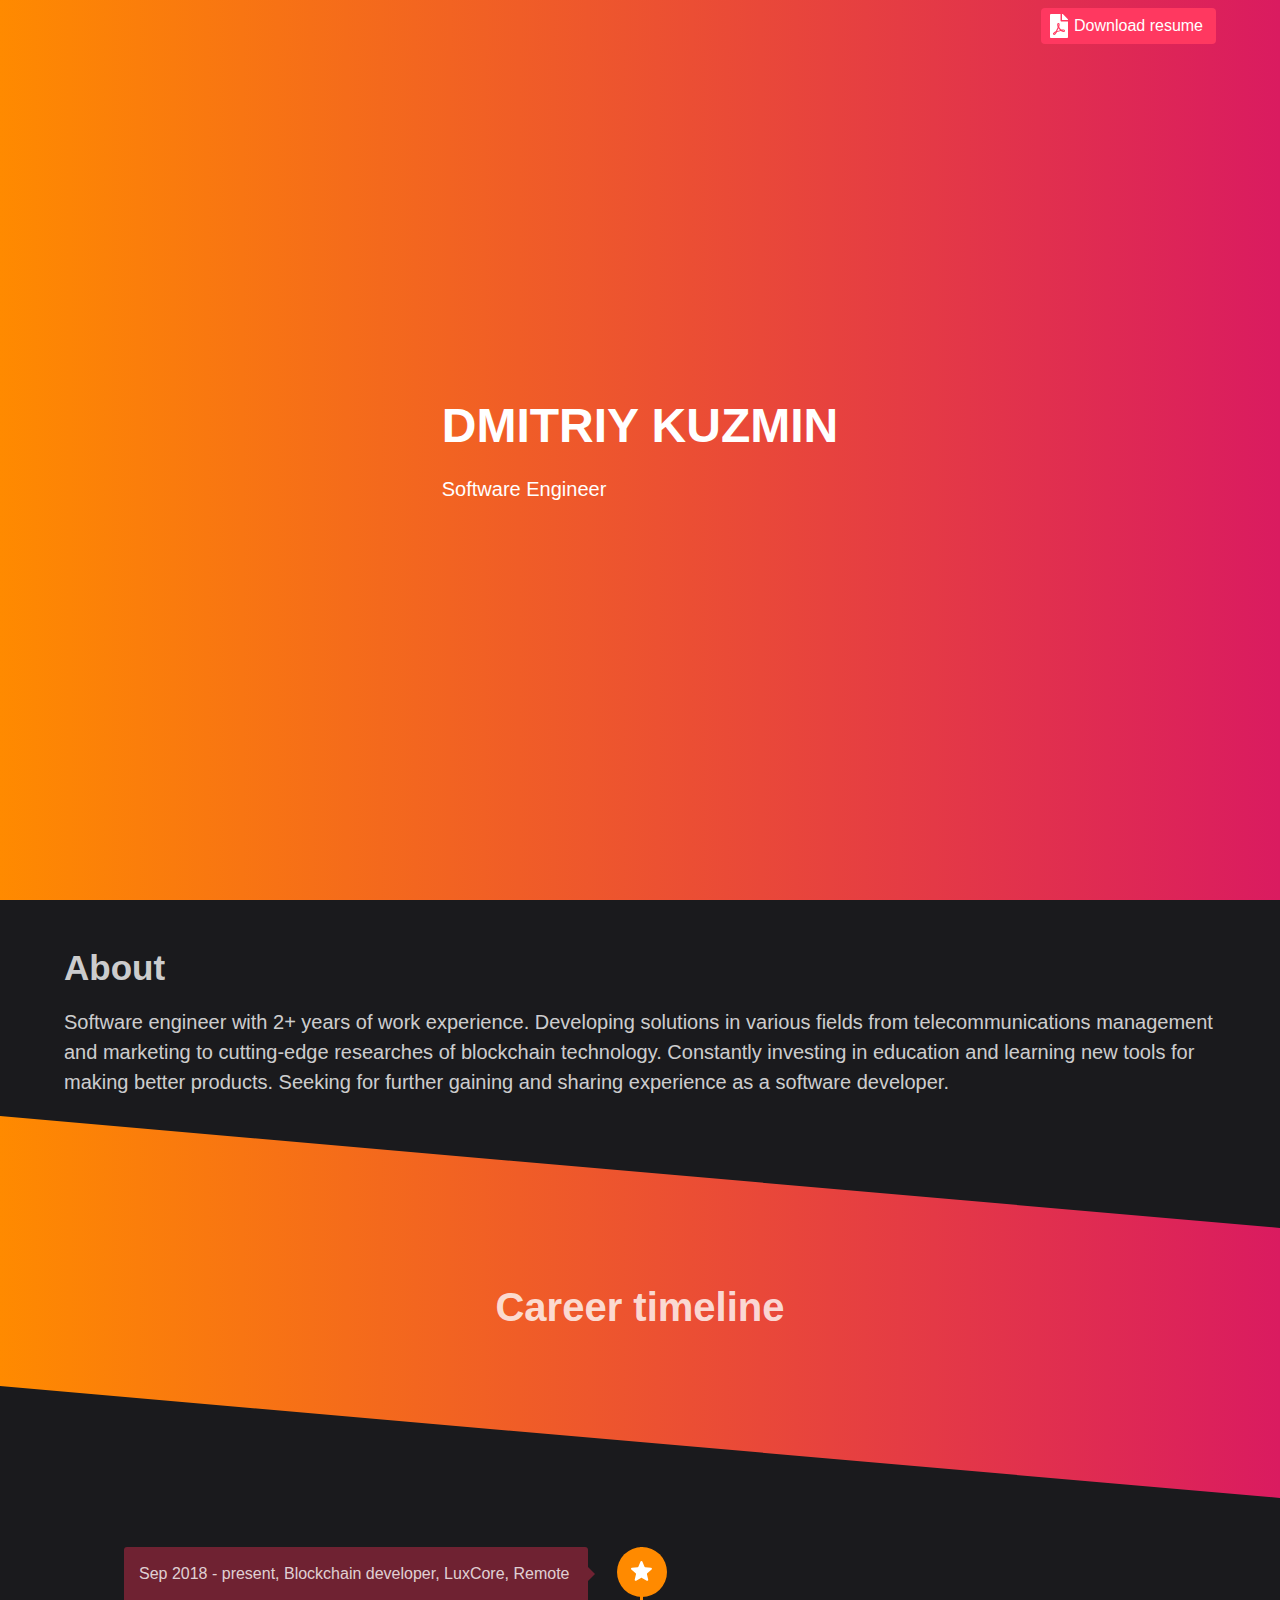
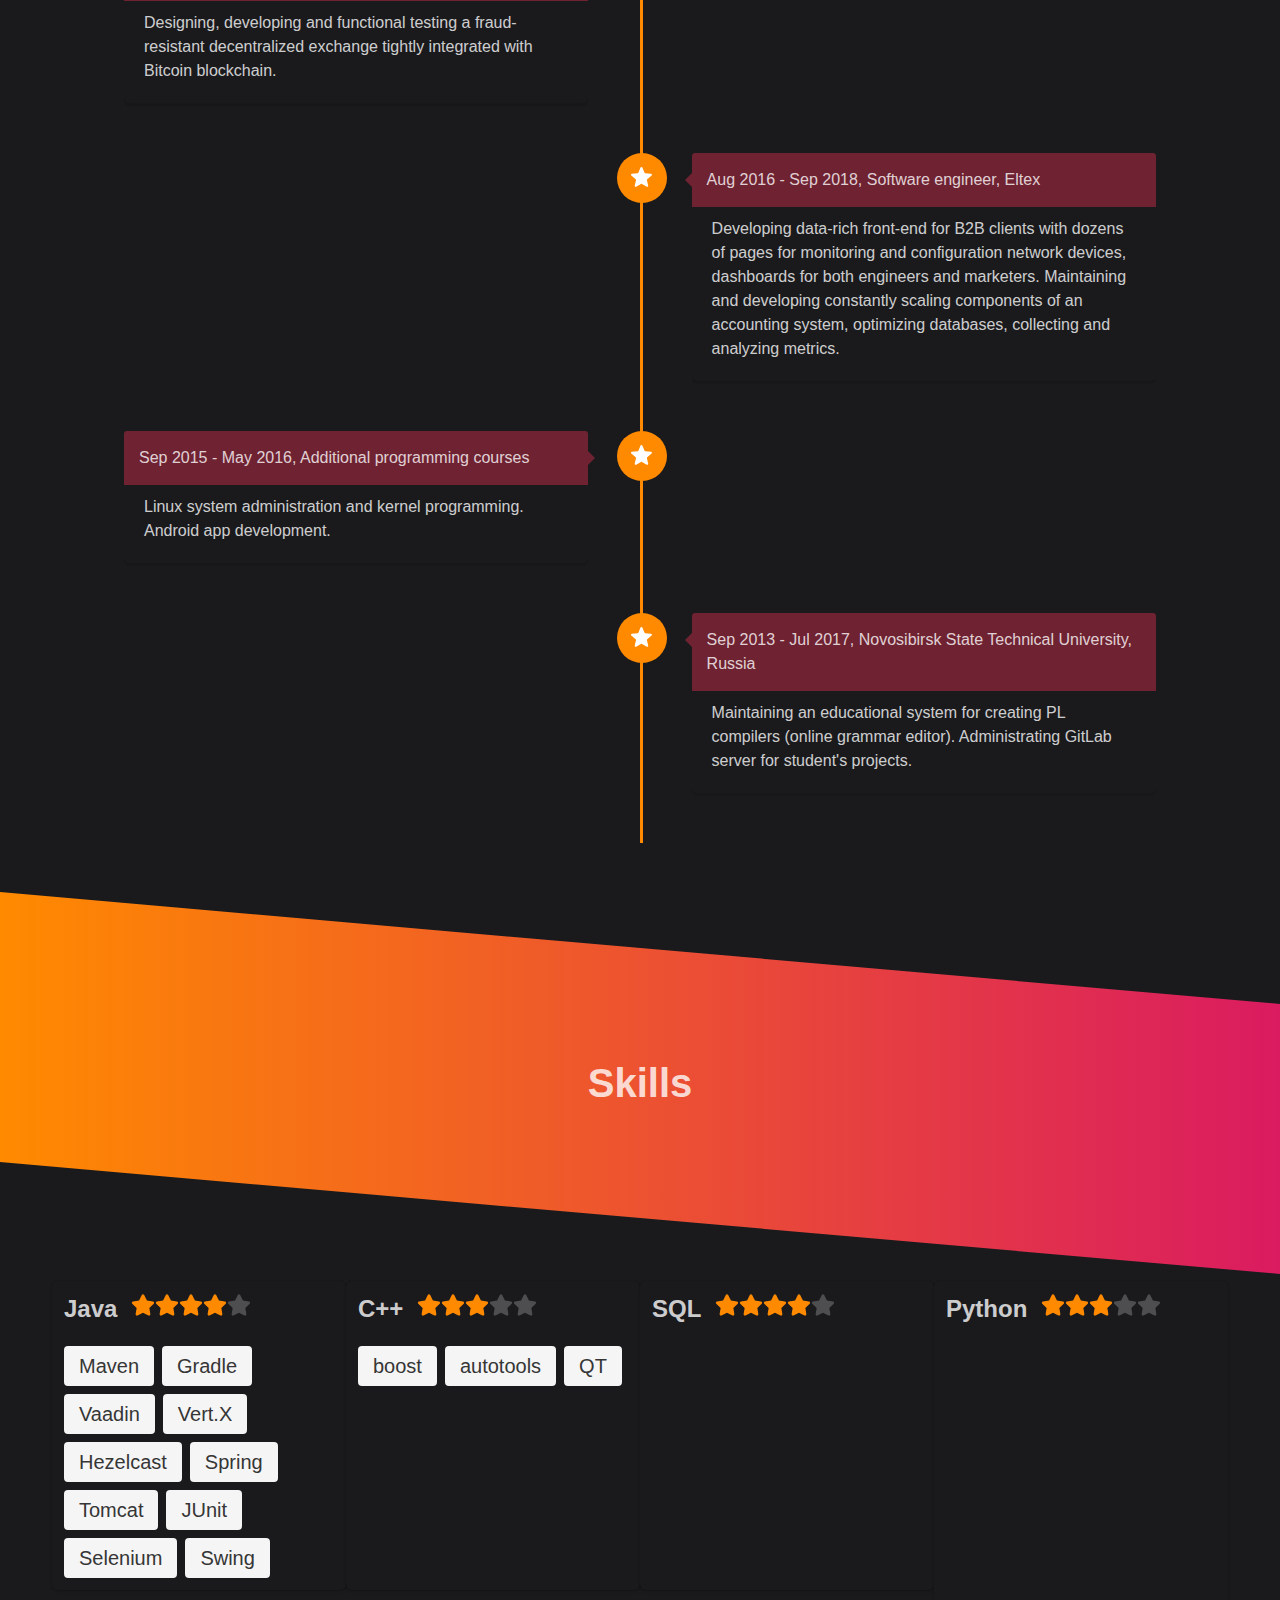
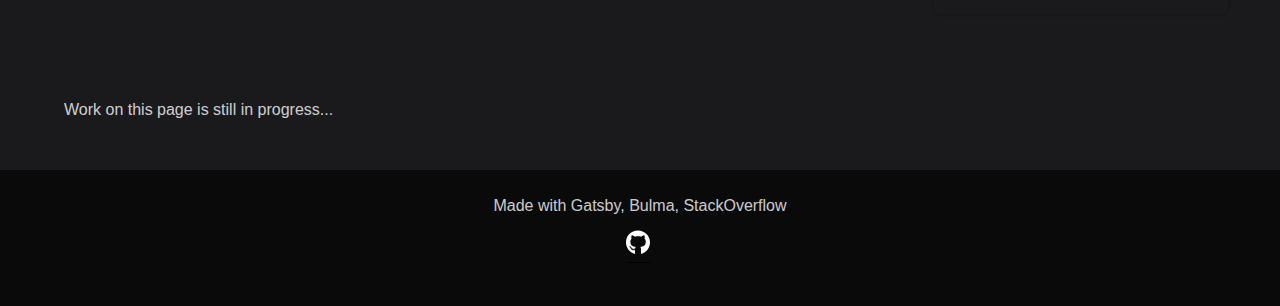
==== commit f664a34b: "Deploy xotonic/xotonic.github.com to github.com/xotonic/xotonic.github.com.git:master" ====
--- a/index.html
+++ b/index.html
@@ -1,6 +1,6 @@
-<!DOCTYPE html><html lang="en"><head><meta charSet="utf-8"/><meta http-equiv="x-ua-compatible" content="ie=edge"/><meta name="viewport" content="width=device-width, initial-scale=1, shrink-to-fit=no"/><style data-href="/styles.65739e3a4346a0cb9199.css">/*! bulma.io v0.7.5 | MIT License | github.com/jgthms/bulma */@-webkit-keyframes spinAround{0%{-webkit-transform:rotate(0deg);transform:rotate(0deg)}to{-webkit-transform:rotate(359deg);transform:rotate(359deg)}}@keyframes spinAround{0%{-webkit-transform:rotate(0deg);transform:rotate(0deg)}to{-webkit-transform:rotate(359deg);transform:rotate(359deg)}}.breadcrumb,.button,.delete,.file,.is-unselectable,.modal-close,.pagination-ellipsis,.pagination-link,.pagination-next,.pagination-previous,.tabs{-webkit-touch-callout:none;-webkit-user-select:none;-moz-user-select:none;-ms-user-select:none;user-select:none}.navbar-link:not(.is-arrowless):after,.select:not(.is-multiple):not(.is-loading):after{border:3px solid transparent;border-radius:2px;border-right:0;border-top:0;content:" ";display:block;height:.625em;margin-top:-.4375em;pointer-events:none;position:absolute;top:50%;-webkit-transform:rotate(-45deg);transform:rotate(-45deg);-webkit-transform-origin:center;transform-origin:center;width:.625em}.block:not(:last-child),.box:not(:last-child),.breadcrumb:not(:last-child),.content:not(:last-child),.highlight:not(:last-child),.level:not(:last-child),.list:not(:last-child),.message:not(:last-child),.notification:not(:last-child),.progress:not(:last-child),.subtitle:not(:last-child),.table-container:not(:last-child),.table:not(:last-child),.tabs:not(:last-child),.title:not(:last-child){margin-bottom:1.5rem}.delete,.modal-close{-moz-appearance:none;-webkit-appearance:none;background-color:rgba(10,10,10,.2);border:none;border-radius:290486px;cursor:pointer;pointer-events:auto;display:inline-block;flex-grow:0;flex-shrink:0;font-size:0;height:20px;max-height:20px;max-width:20px;min-height:20px;min-width:20px;outline:none;position:relative;vertical-align:top;width:20px}.delete:after,.delete:before,.modal-close:after,.modal-close:before{background-color:#fff;content:"";display:block;left:50%;position:absolute;top:50%;-webkit-transform:translateX(-50%) translateY(-50%) rotate(45deg);transform:translateX(-50%) translateY(-50%) rotate(45deg);-webkit-transform-origin:center center;transform-origin:center center}.delete:before,.modal-close:before{height:2px;width:50%}.delete:after,.modal-close:after{height:50%;width:2px}.delete:focus,.delete:hover,.modal-close:focus,.modal-close:hover{background-color:rgba(10,10,10,.3)}.delete:active,.modal-close:active{background-color:rgba(10,10,10,.4)}.is-small.delete,.is-small.modal-close{height:16px;max-height:16px;max-width:16px;min-height:16px;min-width:16px;width:16px}.is-medium.delete,.is-medium.modal-close{height:24px;max-height:24px;max-width:24px;min-height:24px;min-width:24px;width:24px}.is-large.delete,.is-large.modal-close{height:32px;max-height:32px;max-width:32px;min-height:32px;min-width:32px;width:32px}.button.is-loading:after,.control.is-loading:after,.loader,.select.is-loading:after{-webkit-animation:spinAround .5s linear infinite;animation:spinAround .5s linear infinite;border-radius:290486px;border-color:transparent transparent #dbdbdb #dbdbdb;border-style:solid;border-width:2px;content:"";display:block;height:1em;position:relative;width:1em}.hero-video,.image.is-1by1 .has-ratio,.image.is-1by1 img,.image.is-1by2 .has-ratio,.image.is-1by2 img,.image.is-1by3 .has-ratio,.image.is-1by3 img,.image.is-2by1 .has-ratio,.image.is-2by1 img,.image.is-2by3 .has-ratio,.image.is-2by3 img,.image.is-3by1 .has-ratio,.image.is-3by1 img,.image.is-3by2 .has-ratio,.image.is-3by2 img,.image.is-3by4 .has-ratio,.image.is-3by4 img,.image.is-3by5 .has-ratio,.image.is-3by5 img,.image.is-4by3 .has-ratio,.image.is-4by3 img,.image.is-4by5 .has-ratio,.image.is-4by5 img,.image.is-5by3 .has-ratio,.image.is-5by3 img,.image.is-5by4 .has-ratio,.image.is-5by4 img,.image.is-9by16 .has-ratio,.image.is-9by16 img,.image.is-16by9 .has-ratio,.image.is-16by9 img,.image.is-square .has-ratio,.image.is-square img,.is-overlay,.modal,.modal-background{bottom:0;left:0;position:absolute;right:0;top:0}.button,.file-cta,.file-name,.input,.pagination-ellipsis,.pagination-link,.pagination-next,.pagination-previous,.select select,.textarea{-moz-appearance:none;-webkit-appearance:none;align-items:center;border:1px solid transparent;border-radius:4px;box-shadow:none;display:inline-flex;font-size:1rem;height:2.25em;justify-content:flex-start;line-height:1.5;padding:calc(.375em - 1px) calc(.625em - 1px);position:relative;vertical-align:top}.button:active,.button:focus,.file-cta:active,.file-cta:focus,.file-name:active,.file-name:focus,.input:active,.input:focus,.is-active.button,.is-active.file-cta,.is-active.file-name,.is-active.input,.is-active.pagination-ellipsis,.is-active.pagination-link,.is-active.pagination-next,.is-active.pagination-previous,.is-active.textarea,.is-focused.button,.is-focused.file-cta,.is-focused.file-name,.is-focused.input,.is-focused.pagination-ellipsis,.is-focused.pagination-link,.is-focused.pagination-next,.is-focused.pagination-previous,.is-focused.textarea,.pagination-ellipsis:active,.pagination-ellipsis:focus,.pagination-link:active,.pagination-link:focus,.pagination-next:active,.pagination-next:focus,.pagination-previous:active,.pagination-previous:focus,.select select.is-active,.select select.is-focused,.select select:active,.select select:focus,.textarea:active,.textarea:focus{outline:none}.button[disabled],.file-cta[disabled],.file-name[disabled],.input[disabled],.pagination-ellipsis[disabled],.pagination-link[disabled],.pagination-next[disabled],.pagination-previous[disabled],.select fieldset[disabled] select,.select select[disabled],.textarea[disabled],fieldset[disabled] .button,fieldset[disabled] .file-cta,fieldset[disabled] .file-name,fieldset[disabled] .input,fieldset[disabled] .pagination-ellipsis,fieldset[disabled] .pagination-link,fieldset[disabled] .pagination-next,fieldset[disabled] .pagination-previous,fieldset[disabled] .select select,fieldset[disabled] .textarea{cursor:not-allowed}
+<!DOCTYPE html><html lang="en"><head><meta charSet="utf-8"/><meta http-equiv="x-ua-compatible" content="ie=edge"/><meta name="viewport" content="width=device-width, initial-scale=1, shrink-to-fit=no"/><style data-href="/styles.cb6e5bf950e2a9bb1be1.css">/*! bulma.io v0.7.5 | MIT License | github.com/jgthms/bulma */@-webkit-keyframes spinAround{0%{-webkit-transform:rotate(0deg);transform:rotate(0deg)}to{-webkit-transform:rotate(359deg);transform:rotate(359deg)}}@keyframes spinAround{0%{-webkit-transform:rotate(0deg);transform:rotate(0deg)}to{-webkit-transform:rotate(359deg);transform:rotate(359deg)}}.breadcrumb,.button,.delete,.file,.is-unselectable,.modal-close,.pagination-ellipsis,.pagination-link,.pagination-next,.pagination-previous,.tabs{-webkit-touch-callout:none;-webkit-user-select:none;-moz-user-select:none;-ms-user-select:none;user-select:none}.navbar-link:not(.is-arrowless):after,.select:not(.is-multiple):not(.is-loading):after{border:3px solid transparent;border-radius:2px;border-right:0;border-top:0;content:" ";display:block;height:.625em;margin-top:-.4375em;pointer-events:none;position:absolute;top:50%;-webkit-transform:rotate(-45deg);transform:rotate(-45deg);-webkit-transform-origin:center;transform-origin:center;width:.625em}.block:not(:last-child),.box:not(:last-child),.breadcrumb:not(:last-child),.content:not(:last-child),.highlight:not(:last-child),.level:not(:last-child),.list:not(:last-child),.message:not(:last-child),.notification:not(:last-child),.progress:not(:last-child),.subtitle:not(:last-child),.table-container:not(:last-child),.table:not(:last-child),.tabs:not(:last-child),.title:not(:last-child){margin-bottom:1.5rem}.delete,.modal-close{-moz-appearance:none;-webkit-appearance:none;background-color:rgba(10,10,10,.2);border:none;border-radius:290486px;cursor:pointer;pointer-events:auto;display:inline-block;flex-grow:0;flex-shrink:0;font-size:0;height:20px;max-height:20px;max-width:20px;min-height:20px;min-width:20px;outline:none;position:relative;vertical-align:top;width:20px}.delete:after,.delete:before,.modal-close:after,.modal-close:before{background-color:#fff;content:"";display:block;left:50%;position:absolute;top:50%;-webkit-transform:translateX(-50%) translateY(-50%) rotate(45deg);transform:translateX(-50%) translateY(-50%) rotate(45deg);-webkit-transform-origin:center center;transform-origin:center center}.delete:before,.modal-close:before{height:2px;width:50%}.delete:after,.modal-close:after{height:50%;width:2px}.delete:focus,.delete:hover,.modal-close:focus,.modal-close:hover{background-color:rgba(10,10,10,.3)}.delete:active,.modal-close:active{background-color:rgba(10,10,10,.4)}.is-small.delete,.is-small.modal-close{height:16px;max-height:16px;max-width:16px;min-height:16px;min-width:16px;width:16px}.is-medium.delete,.is-medium.modal-close{height:24px;max-height:24px;max-width:24px;min-height:24px;min-width:24px;width:24px}.is-large.delete,.is-large.modal-close{height:32px;max-height:32px;max-width:32px;min-height:32px;min-width:32px;width:32px}.button.is-loading:after,.control.is-loading:after,.loader,.select.is-loading:after{-webkit-animation:spinAround .5s linear infinite;animation:spinAround .5s linear infinite;border-radius:290486px;border-color:transparent transparent #dbdbdb #dbdbdb;border-style:solid;border-width:2px;content:"";display:block;height:1em;position:relative;width:1em}.hero-video,.image.is-1by1 .has-ratio,.image.is-1by1 img,.image.is-1by2 .has-ratio,.image.is-1by2 img,.image.is-1by3 .has-ratio,.image.is-1by3 img,.image.is-2by1 .has-ratio,.image.is-2by1 img,.image.is-2by3 .has-ratio,.image.is-2by3 img,.image.is-3by1 .has-ratio,.image.is-3by1 img,.image.is-3by2 .has-ratio,.image.is-3by2 img,.image.is-3by4 .has-ratio,.image.is-3by4 img,.image.is-3by5 .has-ratio,.image.is-3by5 img,.image.is-4by3 .has-ratio,.image.is-4by3 img,.image.is-4by5 .has-ratio,.image.is-4by5 img,.image.is-5by3 .has-ratio,.image.is-5by3 img,.image.is-5by4 .has-ratio,.image.is-5by4 img,.image.is-9by16 .has-ratio,.image.is-9by16 img,.image.is-16by9 .has-ratio,.image.is-16by9 img,.image.is-square .has-ratio,.image.is-square img,.is-overlay,.modal,.modal-background{bottom:0;left:0;position:absolute;right:0;top:0}.button,.file-cta,.file-name,.input,.pagination-ellipsis,.pagination-link,.pagination-next,.pagination-previous,.select select,.textarea{-moz-appearance:none;-webkit-appearance:none;align-items:center;border:1px solid transparent;border-radius:4px;box-shadow:none;display:inline-flex;font-size:1rem;height:2.25em;justify-content:flex-start;line-height:1.5;padding:calc(.375em - 1px) calc(.625em - 1px);position:relative;vertical-align:top}.button:active,.button:focus,.file-cta:active,.file-cta:focus,.file-name:active,.file-name:focus,.input:active,.input:focus,.is-active.button,.is-active.file-cta,.is-active.file-name,.is-active.input,.is-active.pagination-ellipsis,.is-active.pagination-link,.is-active.pagination-next,.is-active.pagination-previous,.is-active.textarea,.is-focused.button,.is-focused.file-cta,.is-focused.file-name,.is-focused.input,.is-focused.pagination-ellipsis,.is-focused.pagination-link,.is-focused.pagination-next,.is-focused.pagination-previous,.is-focused.textarea,.pagination-ellipsis:active,.pagination-ellipsis:focus,.pagination-link:active,.pagination-link:focus,.pagination-next:active,.pagination-next:focus,.pagination-previous:active,.pagination-previous:focus,.select select.is-active,.select select.is-focused,.select select:active,.select select:focus,.textarea:active,.textarea:focus{outline:none}.button[disabled],.file-cta[disabled],.file-name[disabled],.input[disabled],.pagination-ellipsis[disabled],.pagination-link[disabled],.pagination-next[disabled],.pagination-previous[disabled],.select fieldset[disabled] select,.select select[disabled],.textarea[disabled],fieldset[disabled] .button,fieldset[disabled] .file-cta,fieldset[disabled] .file-name,fieldset[disabled] .input,fieldset[disabled] .pagination-ellipsis,fieldset[disabled] .pagination-link,fieldset[disabled] .pagination-next,fieldset[disabled] .pagination-previous,fieldset[disabled] .select select,fieldset[disabled] .textarea{cursor:not-allowed}
 
-/*! minireset.css v0.0.4 | MIT License | github.com/jgthms/minireset.css */blockquote,body,dd,dl,dt,fieldset,figure,h1,h2,h3,h4,h5,h6,hr,html,iframe,legend,li,ol,p,pre,textarea,ul{margin:0;padding:0}h1,h2,h3,h4,h5,h6{font-size:100%;font-weight:400}ul{list-style:none}button,input,select,textarea{margin:0}html{box-sizing:border-box}*,:after,:before{box-sizing:inherit}embed,iframe,img,object,video{height:auto;max-width:100%}audio{max-width:100%}iframe{border:0}table{border-collapse:collapse;border-spacing:0}td,th{padding:0}td:not([align]),th:not([align]){text-align:left}html{background-color:#1a1a1d;font-size:16px;-moz-osx-font-smoothing:grayscale;-webkit-font-smoothing:antialiased;min-width:300px;overflow-x:hidden;overflow-y:scroll;text-rendering:optimizeLegibility;-webkit-text-size-adjust:100%;-ms-text-size-adjust:100%;text-size-adjust:100%}article,aside,figure,footer,header,hgroup,section{display:block}body,button,input,select,textarea{font-family:BlinkMacSystemFont,-apple-system,Segoe UI,Roboto,Oxygen,Ubuntu,Cantarell,Fira Sans,Droid Sans,Helvetica Neue,Helvetica,Arial,sans-serif}code,pre{-moz-osx-font-smoothing:auto;-webkit-font-smoothing:auto;font-family:monospace}body{color:hsla(0,0%,100%,.8);font-size:1em;font-weight:400;line-height:1.5}a{color:#3273dc;cursor:pointer;text-decoration:none}a strong{color:currentColor}a:hover{color:#363636}code{color:#ff3860;font-size:.875em;font-weight:400;padding:.25em .5em}code,hr{background-color:#1a1a1d}hr{border:none;display:block;height:2px;margin:1.5rem 0}img{height:auto;max-width:100%}input[type=checkbox],input[type=radio]{vertical-align:baseline}small{font-size:.875em}span{font-style:inherit;font-weight:inherit}strong{color:hsla(0,0%,100%,.8);font-weight:700}fieldset{border:none}pre{-webkit-overflow-scrolling:touch;background-color:#1a1a1d;color:hsla(0,0%,100%,.8);font-size:.875em;overflow-x:auto;padding:1.25rem 1.5rem;white-space:pre;word-wrap:normal}pre code{background-color:transparent;color:currentColor;font-size:1em;padding:0}table td,table th{vertical-align:top}table td:not([align]),table th:not([align]){text-align:left}table th{color:hsla(0,0%,100%,.8)}.is-clearfix:after{clear:both;content:" ";display:table}.is-pulled-left{float:left!important}.is-pulled-right{float:right!important}.is-clipped{overflow:hidden!important}.is-size-1{font-size:3rem!important}.is-size-2{font-size:2.5rem!important}.is-size-3{font-size:2rem!important}.is-size-4{font-size:1.5rem!important}.is-size-5{font-size:1.25rem!important}.is-size-6{font-size:1rem!important}.is-size-7{font-size:.75rem!important}@media screen and (max-width:768px){.is-size-1-mobile{font-size:3rem!important}.is-size-2-mobile{font-size:2.5rem!important}.is-size-3-mobile{font-size:2rem!important}.is-size-4-mobile{font-size:1.5rem!important}.is-size-5-mobile{font-size:1.25rem!important}.is-size-6-mobile{font-size:1rem!important}.is-size-7-mobile{font-size:.75rem!important}}@media print,screen and (min-width:769px){.is-size-1-tablet{font-size:3rem!important}.is-size-2-tablet{font-size:2.5rem!important}.is-size-3-tablet{font-size:2rem!important}.is-size-4-tablet{font-size:1.5rem!important}.is-size-5-tablet{font-size:1.25rem!important}.is-size-6-tablet{font-size:1rem!important}.is-size-7-tablet{font-size:.75rem!important}}@media screen and (max-width:1023px){.is-size-1-touch{font-size:3rem!important}.is-size-2-touch{font-size:2.5rem!important}.is-size-3-touch{font-size:2rem!important}.is-size-4-touch{font-size:1.5rem!important}.is-size-5-touch{font-size:1.25rem!important}.is-size-6-touch{font-size:1rem!important}.is-size-7-touch{font-size:.75rem!important}}@media screen and (min-width:1024px){.is-size-1-desktop{font-size:3rem!important}.is-size-2-desktop{font-size:2.5rem!important}.is-size-3-desktop{font-size:2rem!important}.is-size-4-desktop{font-size:1.5rem!important}.is-size-5-desktop{font-size:1.25rem!important}.is-size-6-desktop{font-size:1rem!important}.is-size-7-desktop{font-size:.75rem!important}}@media screen and (min-width:1216px){.is-size-1-widescreen{font-size:3rem!important}.is-size-2-widescreen{font-size:2.5rem!important}.is-size-3-widescreen{font-size:2rem!important}.is-size-4-widescreen{font-size:1.5rem!important}.is-size-5-widescreen{font-size:1.25rem!important}.is-size-6-widescreen{font-size:1rem!important}.is-size-7-widescreen{font-size:.75rem!important}}@media screen and (min-width:1408px){.is-size-1-fullhd{font-size:3rem!important}.is-size-2-fullhd{font-size:2.5rem!important}.is-size-3-fullhd{font-size:2rem!important}.is-size-4-fullhd{font-size:1.5rem!important}.is-size-5-fullhd{font-size:1.25rem!important}.is-size-6-fullhd{font-size:1rem!important}.is-size-7-fullhd{font-size:.75rem!important}}.has-text-centered{text-align:center!important}.has-text-justified{text-align:justify!important}.has-text-left{text-align:left!important}.has-text-right{text-align:right!important}@media screen and (max-width:768px){.has-text-centered-mobile{text-align:center!important}}@media print,screen and (min-width:769px){.has-text-centered-tablet{text-align:center!important}}@media screen and (min-width:769px) and (max-width:1023px){.has-text-centered-tablet-only{text-align:center!important}}@media screen and (max-width:1023px){.has-text-centered-touch{text-align:center!important}}@media screen and (min-width:1024px){.has-text-centered-desktop{text-align:center!important}}@media screen and (min-width:1024px) and (max-width:1215px){.has-text-centered-desktop-only{text-align:center!important}}@media screen and (min-width:1216px){.has-text-centered-widescreen{text-align:center!important}}@media screen and (min-width:1216px) and (max-width:1407px){.has-text-centered-widescreen-only{text-align:center!important}}@media screen and (min-width:1408px){.has-text-centered-fullhd{text-align:center!important}}@media screen and (max-width:768px){.has-text-justified-mobile{text-align:justify!important}}@media print,screen and (min-width:769px){.has-text-justified-tablet{text-align:justify!important}}@media screen and (min-width:769px) and (max-width:1023px){.has-text-justified-tablet-only{text-align:justify!important}}@media screen and (max-width:1023px){.has-text-justified-touch{text-align:justify!important}}@media screen and (min-width:1024px){.has-text-justified-desktop{text-align:justify!important}}@media screen and (min-width:1024px) and (max-width:1215px){.has-text-justified-desktop-only{text-align:justify!important}}@media screen and (min-width:1216px){.has-text-justified-widescreen{text-align:justify!important}}@media screen and (min-width:1216px) and (max-width:1407px){.has-text-justified-widescreen-only{text-align:justify!important}}@media screen and (min-width:1408px){.has-text-justified-fullhd{text-align:justify!important}}@media screen and (max-width:768px){.has-text-left-mobile{text-align:left!important}}@media print,screen and (min-width:769px){.has-text-left-tablet{text-align:left!important}}@media screen and (min-width:769px) and (max-width:1023px){.has-text-left-tablet-only{text-align:left!important}}@media screen and (max-width:1023px){.has-text-left-touch{text-align:left!important}}@media screen and (min-width:1024px){.has-text-left-desktop{text-align:left!important}}@media screen and (min-width:1024px) and (max-width:1215px){.has-text-left-desktop-only{text-align:left!important}}@media screen and (min-width:1216px){.has-text-left-widescreen{text-align:left!important}}@media screen and (min-width:1216px) and (max-width:1407px){.has-text-left-widescreen-only{text-align:left!important}}@media screen and (min-width:1408px){.has-text-left-fullhd{text-align:left!important}}@media screen and (max-width:768px){.has-text-right-mobile{text-align:right!important}}@media print,screen and (min-width:769px){.has-text-right-tablet{text-align:right!important}}@media screen and (min-width:769px) and (max-width:1023px){.has-text-right-tablet-only{text-align:right!important}}@media screen and (max-width:1023px){.has-text-right-touch{text-align:right!important}}@media screen and (min-width:1024px){.has-text-right-desktop{text-align:right!important}}@media screen and (min-width:1024px) and (max-width:1215px){.has-text-right-desktop-only{text-align:right!important}}@media screen and (min-width:1216px){.has-text-right-widescreen{text-align:right!important}}@media screen and (min-width:1216px) and (max-width:1407px){.has-text-right-widescreen-only{text-align:right!important}}@media screen and (min-width:1408px){.has-text-right-fullhd{text-align:right!important}}.is-capitalized{text-transform:capitalize!important}.is-lowercase{text-transform:lowercase!important}.is-uppercase{text-transform:uppercase!important}.is-italic{font-style:italic!important}.has-text-white{color:#fff!important}a.has-text-white:focus,a.has-text-white:hover{color:#e6e6e6!important}.has-background-white{background-color:#fff!important}.has-text-black{color:#0a0a0a!important}a.has-text-black:focus,a.has-text-black:hover{color:#000!important}.has-background-black{background-color:#0a0a0a!important}.has-text-light{color:#f5f5f5!important}a.has-text-light:focus,a.has-text-light:hover{color:#dbdbdb!important}.has-background-light{background-color:#f5f5f5!important}.has-text-dark{color:#363636!important}a.has-text-dark:focus,a.has-text-dark:hover{color:#1c1c1c!important}.has-background-dark{background-color:#363636!important}.has-text-primary{color:#00d1b2!important}a.has-text-primary:focus,a.has-text-primary:hover{color:#009e86!important}.has-background-primary{background-color:#00d1b2!important}.has-text-link{color:#3273dc!important}a.has-text-link:focus,a.has-text-link:hover{color:#205bbc!important}.has-background-link{background-color:#3273dc!important}.has-text-info{color:#209cee!important}a.has-text-info:focus,a.has-text-info:hover{color:#0f81cc!important}.has-background-info{background-color:#209cee!important}.has-text-success{color:#23d160!important}a.has-text-success:focus,a.has-text-success:hover{color:#1ca64c!important}.has-background-success{background-color:#23d160!important}.has-text-warning{color:#ffdd57!important}a.has-text-warning:focus,a.has-text-warning:hover{color:#ffd324!important}.has-background-warning{background-color:#ffdd57!important}.has-text-danger{color:#ff3860!important}a.has-text-danger:focus,a.has-text-danger:hover{color:#ff0537!important}.has-background-danger{background-color:#ff3860!important}.has-text-black-bis{color:#121212!important}.has-background-black-bis{background-color:#121212!important}.has-text-black-ter{color:#242424!important}.has-background-black-ter{background-color:#242424!important}.has-text-grey-darker{color:#363636!important}.has-background-grey-darker{background-color:#363636!important}.has-text-grey-dark{color:#4a4a4a!important}.has-background-grey-dark{background-color:#4a4a4a!important}.has-text-grey{color:#7a7a7a!important}.has-background-grey{background-color:#7a7a7a!important}.has-text-grey-light{color:#b5b5b5!important}.has-background-grey-light{background-color:#b5b5b5!important}.has-text-grey-lighter{color:#dbdbdb!important}.has-background-grey-lighter{background-color:#dbdbdb!important}.has-text-white-ter{color:#f5f5f5!important}.has-background-white-ter{background-color:#f5f5f5!important}.has-text-white-bis{color:#fafafa!important}.has-background-white-bis{background-color:#fafafa!important}.has-text-weight-light{font-weight:300!important}.has-text-weight-normal{font-weight:400!important}.has-text-weight-medium{font-weight:500!important}.has-text-weight-semibold{font-weight:600!important}.has-text-weight-bold{font-weight:700!important}.is-family-primary,.is-family-sans-serif,.is-family-secondary{font-family:BlinkMacSystemFont,-apple-system,Segoe UI,Roboto,Oxygen,Ubuntu,Cantarell,Fira Sans,Droid Sans,Helvetica Neue,Helvetica,Arial,sans-serif!important}.is-family-code,.is-family-monospace{font-family:monospace!important}.is-block{display:block!important}@media screen and (max-width:768px){.is-block-mobile{display:block!important}}@media print,screen and (min-width:769px){.is-block-tablet{display:block!important}}@media screen and (min-width:769px) and (max-width:1023px){.is-block-tablet-only{display:block!important}}@media screen and (max-width:1023px){.is-block-touch{display:block!important}}@media screen and (min-width:1024px){.is-block-desktop{display:block!important}}@media screen and (min-width:1024px) and (max-width:1215px){.is-block-desktop-only{display:block!important}}@media screen and (min-width:1216px){.is-block-widescreen{display:block!important}}@media screen and (min-width:1216px) and (max-width:1407px){.is-block-widescreen-only{display:block!important}}@media screen and (min-width:1408px){.is-block-fullhd{display:block!important}}.is-flex{display:flex!important}@media screen and (max-width:768px){.is-flex-mobile{display:flex!important}}@media print,screen and (min-width:769px){.is-flex-tablet{display:flex!important}}@media screen and (min-width:769px) and (max-width:1023px){.is-flex-tablet-only{display:flex!important}}@media screen and (max-width:1023px){.is-flex-touch{display:flex!important}}@media screen and (min-width:1024px){.is-flex-desktop{display:flex!important}}@media screen and (min-width:1024px) and (max-width:1215px){.is-flex-desktop-only{display:flex!important}}@media screen and (min-width:1216px){.is-flex-widescreen{display:flex!important}}@media screen and (min-width:1216px) and (max-width:1407px){.is-flex-widescreen-only{display:flex!important}}@media screen and (min-width:1408px){.is-flex-fullhd{display:flex!important}}.is-inline{display:inline!important}@media screen and (max-width:768px){.is-inline-mobile{display:inline!important}}@media print,screen and (min-width:769px){.is-inline-tablet{display:inline!important}}@media screen and (min-width:769px) and (max-width:1023px){.is-inline-tablet-only{display:inline!important}}@media screen and (max-width:1023px){.is-inline-touch{display:inline!important}}@media screen and (min-width:1024px){.is-inline-desktop{display:inline!important}}@media screen and (min-width:1024px) and (max-width:1215px){.is-inline-desktop-only{display:inline!important}}@media screen and (min-width:1216px){.is-inline-widescreen{display:inline!important}}@media screen and (min-width:1216px) and (max-width:1407px){.is-inline-widescreen-only{display:inline!important}}@media screen and (min-width:1408px){.is-inline-fullhd{display:inline!important}}.is-inline-block{display:inline-block!important}@media screen and (max-width:768px){.is-inline-block-mobile{display:inline-block!important}}@media print,screen and (min-width:769px){.is-inline-block-tablet{display:inline-block!important}}@media screen and (min-width:769px) and (max-width:1023px){.is-inline-block-tablet-only{display:inline-block!important}}@media screen and (max-width:1023px){.is-inline-block-touch{display:inline-block!important}}@media screen and (min-width:1024px){.is-inline-block-desktop{display:inline-block!important}}@media screen and (min-width:1024px) and (max-width:1215px){.is-inline-block-desktop-only{display:inline-block!important}}@media screen and (min-width:1216px){.is-inline-block-widescreen{display:inline-block!important}}@media screen and (min-width:1216px) and (max-width:1407px){.is-inline-block-widescreen-only{display:inline-block!important}}@media screen and (min-width:1408px){.is-inline-block-fullhd{display:inline-block!important}}.is-inline-flex{display:inline-flex!important}@media screen and (max-width:768px){.is-inline-flex-mobile{display:inline-flex!important}}@media print,screen and (min-width:769px){.is-inline-flex-tablet{display:inline-flex!important}}@media screen and (min-width:769px) and (max-width:1023px){.is-inline-flex-tablet-only{display:inline-flex!important}}@media screen and (max-width:1023px){.is-inline-flex-touch{display:inline-flex!important}}@media screen and (min-width:1024px){.is-inline-flex-desktop{display:inline-flex!important}}@media screen and (min-width:1024px) and (max-width:1215px){.is-inline-flex-desktop-only{display:inline-flex!important}}@media screen and (min-width:1216px){.is-inline-flex-widescreen{display:inline-flex!important}}@media screen and (min-width:1216px) and (max-width:1407px){.is-inline-flex-widescreen-only{display:inline-flex!important}}@media screen and (min-width:1408px){.is-inline-flex-fullhd{display:inline-flex!important}}.is-hidden{display:none!important}.is-sr-only{border:none!important;clip:rect(0,0,0,0)!important;height:.01em!important;overflow:hidden!important;padding:0!important;position:absolute!important;white-space:nowrap!important;width:.01em!important}@media screen and (max-width:768px){.is-hidden-mobile{display:none!important}}@media print,screen and (min-width:769px){.is-hidden-tablet{display:none!important}}@media screen and (min-width:769px) and (max-width:1023px){.is-hidden-tablet-only{display:none!important}}@media screen and (max-width:1023px){.is-hidden-touch{display:none!important}}@media screen and (min-width:1024px){.is-hidden-desktop{display:none!important}}@media screen and (min-width:1024px) and (max-width:1215px){.is-hidden-desktop-only{display:none!important}}@media screen and (min-width:1216px){.is-hidden-widescreen{display:none!important}}@media screen and (min-width:1216px) and (max-width:1407px){.is-hidden-widescreen-only{display:none!important}}@media screen and (min-width:1408px){.is-hidden-fullhd{display:none!important}}.is-invisible{visibility:hidden!important}@media screen and (max-width:768px){.is-invisible-mobile{visibility:hidden!important}}@media print,screen and (min-width:769px){.is-invisible-tablet{visibility:hidden!important}}@media screen and (min-width:769px) and (max-width:1023px){.is-invisible-tablet-only{visibility:hidden!important}}@media screen and (max-width:1023px){.is-invisible-touch{visibility:hidden!important}}@media screen and (min-width:1024px){.is-invisible-desktop{visibility:hidden!important}}@media screen and (min-width:1024px) and (max-width:1215px){.is-invisible-desktop-only{visibility:hidden!important}}@media screen and (min-width:1216px){.is-invisible-widescreen{visibility:hidden!important}}@media screen and (min-width:1216px) and (max-width:1407px){.is-invisible-widescreen-only{visibility:hidden!important}}@media screen and (min-width:1408px){.is-invisible-fullhd{visibility:hidden!important}}.is-marginless{margin:0!important}.is-paddingless{padding:0!important}.is-radiusless{border-radius:0!important}.is-shadowless{box-shadow:none!important}.is-relative{position:relative!important}.box{background-color:#1a1a1d;border-radius:6px;box-shadow:0 2px 3px rgba(10,10,10,.1),0 0 0 1px rgba(10,10,10,.1);color:hsla(0,0%,100%,.8);display:block;padding:1.25rem}a.box:focus,a.box:hover{box-shadow:0 2px 3px rgba(10,10,10,.1),0 0 0 1px #3273dc}a.box:active{box-shadow:inset 0 1px 2px rgba(10,10,10,.2),0 0 0 1px #3273dc}.button{background-color:#fff;border-color:#dbdbdb;border-width:1px;color:#363636;cursor:pointer;justify-content:center;padding:calc(.375em - 1px) .75em;text-align:center;white-space:nowrap}.button strong{color:inherit}.button .icon,.button .icon.is-large,.button .icon.is-medium,.button .icon.is-small{height:1.5em;width:1.5em}.button .icon:first-child:not(:last-child){margin-left:calc(-.375em - 1px);margin-right:.1875em}.button .icon:last-child:not(:first-child){margin-left:.1875em;margin-right:calc(-.375em - 1px)}.button .icon:first-child:last-child{margin-left:calc(-.375em - 1px);margin-right:calc(-.375em - 1px)}.button.is-hovered,.button:hover{border-color:#b5b5b5;color:#363636}.button.is-focused,.button:focus{border-color:#3273dc;color:#363636}.button.is-focused:not(:active),.button:focus:not(:active){box-shadow:0 0 0 .125em rgba(50,115,220,.25)}.button.is-active,.button:active{border-color:#4a4a4a;color:#363636}.button.is-text{background-color:transparent;border-color:transparent;color:hsla(0,0%,100%,.8);text-decoration:underline}.button.is-text.is-focused,.button.is-text.is-hovered,.button.is-text:focus,.button.is-text:hover{background-color:#1a1a1d;color:hsla(0,0%,100%,.8)}.button.is-text.is-active,.button.is-text:active{background-color:#0e0e10;color:hsla(0,0%,100%,.8)}.button.is-text[disabled],fieldset[disabled] .button.is-text{background-color:transparent;border-color:transparent;box-shadow:none}.button.is-white{background-color:#fff;border-color:transparent;color:#0a0a0a}.button.is-white.is-hovered,.button.is-white:hover{background-color:#f9f9f9;border-color:transparent;color:#0a0a0a}.button.is-white.is-focused,.button.is-white:focus{border-color:transparent;color:#0a0a0a}.button.is-white.is-focused:not(:active),.button.is-white:focus:not(:active){box-shadow:0 0 0 .125em hsla(0,0%,100%,.25)}.button.is-white.is-active,.button.is-white:active{background-color:#f2f2f2;border-color:transparent;color:#0a0a0a}.button.is-white[disabled],fieldset[disabled] .button.is-white{background-color:#fff;border-color:transparent;box-shadow:none}.button.is-white.is-inverted{background-color:#0a0a0a;color:#fff}.button.is-white.is-inverted.is-hovered,.button.is-white.is-inverted:hover{background-color:#000}.button.is-white.is-inverted[disabled],fieldset[disabled] .button.is-white.is-inverted{background-color:#0a0a0a;border-color:transparent;box-shadow:none;color:#fff}.button.is-white.is-loading:after{border-color:transparent transparent #0a0a0a #0a0a0a!important}.button.is-white.is-outlined{background-color:transparent;border-color:#fff;color:#fff}.button.is-white.is-outlined.is-focused,.button.is-white.is-outlined.is-hovered,.button.is-white.is-outlined:focus,.button.is-white.is-outlined:hover{background-color:#fff;border-color:#fff;color:#0a0a0a}.button.is-white.is-outlined.is-loading:after{border-color:transparent transparent #fff #fff!important}.button.is-white.is-outlined.is-loading.is-focused:after,.button.is-white.is-outlined.is-loading.is-hovered:after,.button.is-white.is-outlined.is-loading:focus:after,.button.is-white.is-outlined.is-loading:hover:after{border-color:transparent transparent #0a0a0a #0a0a0a!important}.button.is-white.is-outlined[disabled],fieldset[disabled] .button.is-white.is-outlined{background-color:transparent;border-color:#fff;box-shadow:none;color:#fff}.button.is-white.is-inverted.is-outlined{background-color:transparent;border-color:#0a0a0a;color:#0a0a0a}.button.is-white.is-inverted.is-outlined.is-focused,.button.is-white.is-inverted.is-outlined.is-hovered,.button.is-white.is-inverted.is-outlined:focus,.button.is-white.is-inverted.is-outlined:hover{background-color:#0a0a0a;color:#fff}.button.is-white.is-inverted.is-outlined.is-loading.is-focused:after,.button.is-white.is-inverted.is-outlined.is-loading.is-hovered:after,.button.is-white.is-inverted.is-outlined.is-loading:focus:after,.button.is-white.is-inverted.is-outlined.is-loading:hover:after{border-color:transparent transparent #fff #fff!important}.button.is-white.is-inverted.is-outlined[disabled],fieldset[disabled] .button.is-white.is-inverted.is-outlined{background-color:transparent;border-color:#0a0a0a;box-shadow:none;color:#0a0a0a}.button.is-black{background-color:#0a0a0a;border-color:transparent;color:#fff}.button.is-black.is-hovered,.button.is-black:hover{background-color:#040404;border-color:transparent;color:#fff}.button.is-black.is-focused,.button.is-black:focus{border-color:transparent;color:#fff}.button.is-black.is-focused:not(:active),.button.is-black:focus:not(:active){box-shadow:0 0 0 .125em rgba(10,10,10,.25)}.button.is-black.is-active,.button.is-black:active{background-color:#000;border-color:transparent;color:#fff}.button.is-black[disabled],fieldset[disabled] .button.is-black{background-color:#0a0a0a;border-color:transparent;box-shadow:none}.button.is-black.is-inverted{background-color:#fff;color:#0a0a0a}.button.is-black.is-inverted.is-hovered,.button.is-black.is-inverted:hover{background-color:#f2f2f2}.button.is-black.is-inverted[disabled],fieldset[disabled] .button.is-black.is-inverted{background-color:#fff;border-color:transparent;box-shadow:none;color:#0a0a0a}.button.is-black.is-loading:after{border-color:transparent transparent #fff #fff!important}.button.is-black.is-outlined{background-color:transparent;border-color:#0a0a0a;color:#0a0a0a}.button.is-black.is-outlined.is-focused,.button.is-black.is-outlined.is-hovered,.button.is-black.is-outlined:focus,.button.is-black.is-outlined:hover{background-color:#0a0a0a;border-color:#0a0a0a;color:#fff}.button.is-black.is-outlined.is-loading:after{border-color:transparent transparent #0a0a0a #0a0a0a!important}.button.is-black.is-outlined.is-loading.is-focused:after,.button.is-black.is-outlined.is-loading.is-hovered:after,.button.is-black.is-outlined.is-loading:focus:after,.button.is-black.is-outlined.is-loading:hover:after{border-color:transparent transparent #fff #fff!important}.button.is-black.is-outlined[disabled],fieldset[disabled] .button.is-black.is-outlined{background-color:transparent;border-color:#0a0a0a;box-shadow:none;color:#0a0a0a}.button.is-black.is-inverted.is-outlined{background-color:transparent;border-color:#fff;color:#fff}.button.is-black.is-inverted.is-outlined.is-focused,.button.is-black.is-inverted.is-outlined.is-hovered,.button.is-black.is-inverted.is-outlined:focus,.button.is-black.is-inverted.is-outlined:hover{background-color:#fff;color:#0a0a0a}.button.is-black.is-inverted.is-outlined.is-loading.is-focused:after,.button.is-black.is-inverted.is-outlined.is-loading.is-hovered:after,.button.is-black.is-inverted.is-outlined.is-loading:focus:after,.button.is-black.is-inverted.is-outlined.is-loading:hover:after{border-color:transparent transparent #0a0a0a #0a0a0a!important}.button.is-black.is-inverted.is-outlined[disabled],fieldset[disabled] .button.is-black.is-inverted.is-outlined{background-color:transparent;border-color:#fff;box-shadow:none;color:#fff}.button.is-light{background-color:#f5f5f5;border-color:transparent;color:#363636}.button.is-light.is-hovered,.button.is-light:hover{background-color:#eee;border-color:transparent;color:#363636}.button.is-light.is-focused,.button.is-light:focus{border-color:transparent;color:#363636}.button.is-light.is-focused:not(:active),.button.is-light:focus:not(:active){box-shadow:0 0 0 .125em hsla(0,0%,96.1%,.25)}.button.is-light.is-active,.button.is-light:active{background-color:#e8e8e8;border-color:transparent;color:#363636}.button.is-light[disabled],fieldset[disabled] .button.is-light{background-color:#f5f5f5;border-color:transparent;box-shadow:none}.button.is-light.is-inverted{background-color:#363636;color:#f5f5f5}.button.is-light.is-inverted.is-hovered,.button.is-light.is-inverted:hover{background-color:#292929}.button.is-light.is-inverted[disabled],fieldset[disabled] .button.is-light.is-inverted{background-color:#363636;border-color:transparent;box-shadow:none;color:#f5f5f5}.button.is-light.is-loading:after{border-color:transparent transparent #363636 #363636!important}.button.is-light.is-outlined{background-color:transparent;border-color:#f5f5f5;color:#f5f5f5}.button.is-light.is-outlined.is-focused,.button.is-light.is-outlined.is-hovered,.button.is-light.is-outlined:focus,.button.is-light.is-outlined:hover{background-color:#f5f5f5;border-color:#f5f5f5;color:#363636}.button.is-light.is-outlined.is-loading:after{border-color:transparent transparent #f5f5f5 #f5f5f5!important}.button.is-light.is-outlined.is-loading.is-focused:after,.button.is-light.is-outlined.is-loading.is-hovered:after,.button.is-light.is-outlined.is-loading:focus:after,.button.is-light.is-outlined.is-loading:hover:after{border-color:transparent transparent #363636 #363636!important}.button.is-light.is-outlined[disabled],fieldset[disabled] .button.is-light.is-outlined{background-color:transparent;border-color:#f5f5f5;box-shadow:none;color:#f5f5f5}.button.is-light.is-inverted.is-outlined{background-color:transparent;border-color:#363636;color:#363636}.button.is-light.is-inverted.is-outlined.is-focused,.button.is-light.is-inverted.is-outlined.is-hovered,.button.is-light.is-inverted.is-outlined:focus,.button.is-light.is-inverted.is-outlined:hover{background-color:#363636;color:#f5f5f5}.button.is-light.is-inverted.is-outlined.is-loading.is-focused:after,.button.is-light.is-inverted.is-outlined.is-loading.is-hovered:after,.button.is-light.is-inverted.is-outlined.is-loading:focus:after,.button.is-light.is-inverted.is-outlined.is-loading:hover:after{border-color:transparent transparent #f5f5f5 #f5f5f5!important}.button.is-light.is-inverted.is-outlined[disabled],fieldset[disabled] .button.is-light.is-inverted.is-outlined{background-color:transparent;border-color:#363636;box-shadow:none;color:#363636}.button.is-dark{background-color:#363636;border-color:transparent;color:#f5f5f5}.button.is-dark.is-hovered,.button.is-dark:hover{background-color:#2f2f2f;border-color:transparent;color:#f5f5f5}.button.is-dark.is-focused,.button.is-dark:focus{border-color:transparent;color:#f5f5f5}.button.is-dark.is-focused:not(:active),.button.is-dark:focus:not(:active){box-shadow:0 0 0 .125em rgba(54,54,54,.25)}.button.is-dark.is-active,.button.is-dark:active{background-color:#292929;border-color:transparent;color:#f5f5f5}.button.is-dark[disabled],fieldset[disabled] .button.is-dark{background-color:#363636;border-color:transparent;box-shadow:none}.button.is-dark.is-inverted{background-color:#f5f5f5;color:#363636}.button.is-dark.is-inverted.is-hovered,.button.is-dark.is-inverted:hover{background-color:#e8e8e8}.button.is-dark.is-inverted[disabled],fieldset[disabled] .button.is-dark.is-inverted{background-color:#f5f5f5;border-color:transparent;box-shadow:none;color:#363636}.button.is-dark.is-loading:after{border-color:transparent transparent #f5f5f5 #f5f5f5!important}.button.is-dark.is-outlined{background-color:transparent;border-color:#363636;color:#363636}.button.is-dark.is-outlined.is-focused,.button.is-dark.is-outlined.is-hovered,.button.is-dark.is-outlined:focus,.button.is-dark.is-outlined:hover{background-color:#363636;border-color:#363636;color:#f5f5f5}.button.is-dark.is-outlined.is-loading:after{border-color:transparent transparent #363636 #363636!important}.button.is-dark.is-outlined.is-loading.is-focused:after,.button.is-dark.is-outlined.is-loading.is-hovered:after,.button.is-dark.is-outlined.is-loading:focus:after,.button.is-dark.is-outlined.is-loading:hover:after{border-color:transparent transparent #f5f5f5 #f5f5f5!important}.button.is-dark.is-outlined[disabled],fieldset[disabled] .button.is-dark.is-outlined{background-color:transparent;border-color:#363636;box-shadow:none;color:#363636}.button.is-dark.is-inverted.is-outlined{background-color:transparent;border-color:#f5f5f5;color:#f5f5f5}.button.is-dark.is-inverted.is-outlined.is-focused,.button.is-dark.is-inverted.is-outlined.is-hovered,.button.is-dark.is-inverted.is-outlined:focus,.button.is-dark.is-inverted.is-outlined:hover{background-color:#f5f5f5;color:#363636}.button.is-dark.is-inverted.is-outlined.is-loading.is-focused:after,.button.is-dark.is-inverted.is-outlined.is-loading.is-hovered:after,.button.is-dark.is-inverted.is-outlined.is-loading:focus:after,.button.is-dark.is-inverted.is-outlined.is-loading:hover:after{border-color:transparent transparent #363636 #363636!important}.button.is-dark.is-inverted.is-outlined[disabled],fieldset[disabled] .button.is-dark.is-inverted.is-outlined{background-color:transparent;border-color:#f5f5f5;box-shadow:none;color:#f5f5f5}.button.is-primary{background-color:#00d1b2;border-color:transparent;color:#fff}.button.is-primary.is-hovered,.button.is-primary:hover{background-color:#00c4a7;border-color:transparent;color:#fff}.button.is-primary.is-focused,.button.is-primary:focus{border-color:transparent;color:#fff}.button.is-primary.is-focused:not(:active),.button.is-primary:focus:not(:active){box-shadow:0 0 0 .125em rgba(0,209,178,.25)}.button.is-primary.is-active,.button.is-primary:active{background-color:#00b89c;border-color:transparent;color:#fff}.button.is-primary[disabled],fieldset[disabled] .button.is-primary{background-color:#00d1b2;border-color:transparent;box-shadow:none}.button.is-primary.is-inverted{background-color:#fff;color:#00d1b2}.button.is-primary.is-inverted.is-hovered,.button.is-primary.is-inverted:hover{background-color:#f2f2f2}.button.is-primary.is-inverted[disabled],fieldset[disabled] .button.is-primary.is-inverted{background-color:#fff;border-color:transparent;box-shadow:none;color:#00d1b2}.button.is-primary.is-loading:after{border-color:transparent transparent #fff #fff!important}.button.is-primary.is-outlined{background-color:transparent;border-color:#00d1b2;color:#00d1b2}.button.is-primary.is-outlined.is-focused,.button.is-primary.is-outlined.is-hovered,.button.is-primary.is-outlined:focus,.button.is-primary.is-outlined:hover{background-color:#00d1b2;border-color:#00d1b2;color:#fff}.button.is-primary.is-outlined.is-loading:after{border-color:transparent transparent #00d1b2 #00d1b2!important}.button.is-primary.is-outlined.is-loading.is-focused:after,.button.is-primary.is-outlined.is-loading.is-hovered:after,.button.is-primary.is-outlined.is-loading:focus:after,.button.is-primary.is-outlined.is-loading:hover:after{border-color:transparent transparent #fff #fff!important}.button.is-primary.is-outlined[disabled],fieldset[disabled] .button.is-primary.is-outlined{background-color:transparent;border-color:#00d1b2;box-shadow:none;color:#00d1b2}.button.is-primary.is-inverted.is-outlined{background-color:transparent;border-color:#fff;color:#fff}.button.is-primary.is-inverted.is-outlined.is-focused,.button.is-primary.is-inverted.is-outlined.is-hovered,.button.is-primary.is-inverted.is-outlined:focus,.button.is-primary.is-inverted.is-outlined:hover{background-color:#fff;color:#00d1b2}.button.is-primary.is-inverted.is-outlined.is-loading.is-focused:after,.button.is-primary.is-inverted.is-outlined.is-loading.is-hovered:after,.button.is-primary.is-inverted.is-outlined.is-loading:focus:after,.button.is-primary.is-inverted.is-outlined.is-loading:hover:after{border-color:transparent transparent #00d1b2 #00d1b2!important}.button.is-primary.is-inverted.is-outlined[disabled],fieldset[disabled] .button.is-primary.is-inverted.is-outlined{background-color:transparent;border-color:#fff;box-shadow:none;color:#fff}.button.is-link{background-color:#3273dc;border-color:transparent;color:#fff}.button.is-link.is-hovered,.button.is-link:hover{background-color:#276cda;border-color:transparent;color:#fff}.button.is-link.is-focused,.button.is-link:focus{border-color:transparent;color:#fff}.button.is-link.is-focused:not(:active),.button.is-link:focus:not(:active){box-shadow:0 0 0 .125em rgba(50,115,220,.25)}.button.is-link.is-active,.button.is-link:active{background-color:#2366d1;border-color:transparent;color:#fff}.button.is-link[disabled],fieldset[disabled] .button.is-link{background-color:#3273dc;border-color:transparent;box-shadow:none}.button.is-link.is-inverted{background-color:#fff;color:#3273dc}.button.is-link.is-inverted.is-hovered,.button.is-link.is-inverted:hover{background-color:#f2f2f2}.button.is-link.is-inverted[disabled],fieldset[disabled] .button.is-link.is-inverted{background-color:#fff;border-color:transparent;box-shadow:none;color:#3273dc}.button.is-link.is-loading:after{border-color:transparent transparent #fff #fff!important}.button.is-link.is-outlined{background-color:transparent;border-color:#3273dc;color:#3273dc}.button.is-link.is-outlined.is-focused,.button.is-link.is-outlined.is-hovered,.button.is-link.is-outlined:focus,.button.is-link.is-outlined:hover{background-color:#3273dc;border-color:#3273dc;color:#fff}.button.is-link.is-outlined.is-loading:after{border-color:transparent transparent #3273dc #3273dc!important}.button.is-link.is-outlined.is-loading.is-focused:after,.button.is-link.is-outlined.is-loading.is-hovered:after,.button.is-link.is-outlined.is-loading:focus:after,.button.is-link.is-outlined.is-loading:hover:after{border-color:transparent transparent #fff #fff!important}.button.is-link.is-outlined[disabled],fieldset[disabled] .button.is-link.is-outlined{background-color:transparent;border-color:#3273dc;box-shadow:none;color:#3273dc}.button.is-link.is-inverted.is-outlined{background-color:transparent;border-color:#fff;color:#fff}.button.is-link.is-inverted.is-outlined.is-focused,.button.is-link.is-inverted.is-outlined.is-hovered,.button.is-link.is-inverted.is-outlined:focus,.button.is-link.is-inverted.is-outlined:hover{background-color:#fff;color:#3273dc}.button.is-link.is-inverted.is-outlined.is-loading.is-focused:after,.button.is-link.is-inverted.is-outlined.is-loading.is-hovered:after,.button.is-link.is-inverted.is-outlined.is-loading:focus:after,.button.is-link.is-inverted.is-outlined.is-loading:hover:after{border-color:transparent transparent #3273dc #3273dc!important}.button.is-link.is-inverted.is-outlined[disabled],fieldset[disabled] .button.is-link.is-inverted.is-outlined{background-color:transparent;border-color:#fff;box-shadow:none;color:#fff}.button.is-info{background-color:#209cee;border-color:transparent;color:#fff}.button.is-info.is-hovered,.button.is-info:hover{background-color:#1496ed;border-color:transparent;color:#fff}.button.is-info.is-focused,.button.is-info:focus{border-color:transparent;color:#fff}.button.is-info.is-focused:not(:active),.button.is-info:focus:not(:active){box-shadow:0 0 0 .125em rgba(32,156,238,.25)}.button.is-info.is-active,.button.is-info:active{background-color:#118fe4;border-color:transparent;color:#fff}.button.is-info[disabled],fieldset[disabled] .button.is-info{background-color:#209cee;border-color:transparent;box-shadow:none}.button.is-info.is-inverted{background-color:#fff;color:#209cee}.button.is-info.is-inverted.is-hovered,.button.is-info.is-inverted:hover{background-color:#f2f2f2}.button.is-info.is-inverted[disabled],fieldset[disabled] .button.is-info.is-inverted{background-color:#fff;border-color:transparent;box-shadow:none;color:#209cee}.button.is-info.is-loading:after{border-color:transparent transparent #fff #fff!important}.button.is-info.is-outlined{background-color:transparent;border-color:#209cee;color:#209cee}.button.is-info.is-outlined.is-focused,.button.is-info.is-outlined.is-hovered,.button.is-info.is-outlined:focus,.button.is-info.is-outlined:hover{background-color:#209cee;border-color:#209cee;color:#fff}.button.is-info.is-outlined.is-loading:after{border-color:transparent transparent #209cee #209cee!important}.button.is-info.is-outlined.is-loading.is-focused:after,.button.is-info.is-outlined.is-loading.is-hovered:after,.button.is-info.is-outlined.is-loading:focus:after,.button.is-info.is-outlined.is-loading:hover:after{border-color:transparent transparent #fff #fff!important}.button.is-info.is-outlined[disabled],fieldset[disabled] .button.is-info.is-outlined{background-color:transparent;border-color:#209cee;box-shadow:none;color:#209cee}.button.is-info.is-inverted.is-outlined{background-color:transparent;border-color:#fff;color:#fff}.button.is-info.is-inverted.is-outlined.is-focused,.button.is-info.is-inverted.is-outlined.is-hovered,.button.is-info.is-inverted.is-outlined:focus,.button.is-info.is-inverted.is-outlined:hover{background-color:#fff;color:#209cee}.button.is-info.is-inverted.is-outlined.is-loading.is-focused:after,.button.is-info.is-inverted.is-outlined.is-loading.is-hovered:after,.button.is-info.is-inverted.is-outlined.is-loading:focus:after,.button.is-info.is-inverted.is-outlined.is-loading:hover:after{border-color:transparent transparent #209cee #209cee!important}.button.is-info.is-inverted.is-outlined[disabled],fieldset[disabled] .button.is-info.is-inverted.is-outlined{background-color:transparent;border-color:#fff;box-shadow:none;color:#fff}.button.is-success{background-color:#23d160;border-color:transparent;color:#fff}.button.is-success.is-hovered,.button.is-success:hover{background-color:#22c65b;border-color:transparent;color:#fff}.button.is-success.is-focused,.button.is-success:focus{border-color:transparent;color:#fff}.button.is-success.is-focused:not(:active),.button.is-success:focus:not(:active){box-shadow:0 0 0 .125em rgba(35,209,96,.25)}.button.is-success.is-active,.button.is-success:active{background-color:#20bc56;border-color:transparent;color:#fff}.button.is-success[disabled],fieldset[disabled] .button.is-success{background-color:#23d160;border-color:transparent;box-shadow:none}.button.is-success.is-inverted{background-color:#fff;color:#23d160}.button.is-success.is-inverted.is-hovered,.button.is-success.is-inverted:hover{background-color:#f2f2f2}.button.is-success.is-inverted[disabled],fieldset[disabled] .button.is-success.is-inverted{background-color:#fff;border-color:transparent;box-shadow:none;color:#23d160}.button.is-success.is-loading:after{border-color:transparent transparent #fff #fff!important}.button.is-success.is-outlined{background-color:transparent;border-color:#23d160;color:#23d160}.button.is-success.is-outlined.is-focused,.button.is-success.is-outlined.is-hovered,.button.is-success.is-outlined:focus,.button.is-success.is-outlined:hover{background-color:#23d160;border-color:#23d160;color:#fff}.button.is-success.is-outlined.is-loading:after{border-color:transparent transparent #23d160 #23d160!important}.button.is-success.is-outlined.is-loading.is-focused:after,.button.is-success.is-outlined.is-loading.is-hovered:after,.button.is-success.is-outlined.is-loading:focus:after,.button.is-success.is-outlined.is-loading:hover:after{border-color:transparent transparent #fff #fff!important}.button.is-success.is-outlined[disabled],fieldset[disabled] .button.is-success.is-outlined{background-color:transparent;border-color:#23d160;box-shadow:none;color:#23d160}.button.is-success.is-inverted.is-outlined{background-color:transparent;border-color:#fff;color:#fff}.button.is-success.is-inverted.is-outlined.is-focused,.button.is-success.is-inverted.is-outlined.is-hovered,.button.is-success.is-inverted.is-outlined:focus,.button.is-success.is-inverted.is-outlined:hover{background-color:#fff;color:#23d160}.button.is-success.is-inverted.is-outlined.is-loading.is-focused:after,.button.is-success.is-inverted.is-outlined.is-loading.is-hovered:after,.button.is-success.is-inverted.is-outlined.is-loading:focus:after,.button.is-success.is-inverted.is-outlined.is-loading:hover:after{border-color:transparent transparent #23d160 #23d160!important}.button.is-success.is-inverted.is-outlined[disabled],fieldset[disabled] .button.is-success.is-inverted.is-outlined{background-color:transparent;border-color:#fff;box-shadow:none;color:#fff}.button.is-warning{background-color:#ffdd57;border-color:transparent;color:rgba(0,0,0,.7)}.button.is-warning.is-hovered,.button.is-warning:hover{background-color:#ffdb4a;border-color:transparent;color:rgba(0,0,0,.7)}.button.is-warning.is-focused,.button.is-warning:focus{border-color:transparent;color:rgba(0,0,0,.7)}.button.is-warning.is-focused:not(:active),.button.is-warning:focus:not(:active){box-shadow:0 0 0 .125em rgba(255,221,87,.25)}.button.is-warning.is-active,.button.is-warning:active{background-color:#ffd83d;border-color:transparent;color:rgba(0,0,0,.7)}.button.is-warning[disabled],fieldset[disabled] .button.is-warning{background-color:#ffdd57;border-color:transparent;box-shadow:none}.button.is-warning.is-inverted{color:#ffdd57}.button.is-warning.is-inverted,.button.is-warning.is-inverted.is-hovered,.button.is-warning.is-inverted:hover{background-color:rgba(0,0,0,.7)}.button.is-warning.is-inverted[disabled],fieldset[disabled] .button.is-warning.is-inverted{background-color:rgba(0,0,0,.7);border-color:transparent;box-shadow:none;color:#ffdd57}.button.is-warning.is-loading:after{border-color:transparent transparent rgba(0,0,0,.7) rgba(0,0,0,.7)!important}.button.is-warning.is-outlined{background-color:transparent;border-color:#ffdd57;color:#ffdd57}.button.is-warning.is-outlined.is-focused,.button.is-warning.is-outlined.is-hovered,.button.is-warning.is-outlined:focus,.button.is-warning.is-outlined:hover{background-color:#ffdd57;border-color:#ffdd57;color:rgba(0,0,0,.7)}.button.is-warning.is-outlined.is-loading:after{border-color:transparent transparent #ffdd57 #ffdd57!important}.button.is-warning.is-outlined.is-loading.is-focused:after,.button.is-warning.is-outlined.is-loading.is-hovered:after,.button.is-warning.is-outlined.is-loading:focus:after,.button.is-warning.is-outlined.is-loading:hover:after{border-color:transparent transparent rgba(0,0,0,.7) rgba(0,0,0,.7)!important}.button.is-warning.is-outlined[disabled],fieldset[disabled] .button.is-warning.is-outlined{background-color:transparent;border-color:#ffdd57;box-shadow:none;color:#ffdd57}.button.is-warning.is-inverted.is-outlined{background-color:transparent;border-color:rgba(0,0,0,.7);color:rgba(0,0,0,.7)}.button.is-warning.is-inverted.is-outlined.is-focused,.button.is-warning.is-inverted.is-outlined.is-hovered,.button.is-warning.is-inverted.is-outlined:focus,.button.is-warning.is-inverted.is-outlined:hover{background-color:rgba(0,0,0,.7);color:#ffdd57}.button.is-warning.is-inverted.is-outlined.is-loading.is-focused:after,.button.is-warning.is-inverted.is-outlined.is-loading.is-hovered:after,.button.is-warning.is-inverted.is-outlined.is-loading:focus:after,.button.is-warning.is-inverted.is-outlined.is-loading:hover:after{border-color:transparent transparent #ffdd57 #ffdd57!important}.button.is-warning.is-inverted.is-outlined[disabled],fieldset[disabled] .button.is-warning.is-inverted.is-outlined{background-color:transparent;border-color:rgba(0,0,0,.7);box-shadow:none;color:rgba(0,0,0,.7)}.button.is-danger{background-color:#ff3860;border-color:transparent;color:#fff}.button.is-danger.is-hovered,.button.is-danger:hover{background-color:#ff2b56;border-color:transparent;color:#fff}.button.is-danger.is-focused,.button.is-danger:focus{border-color:transparent;color:#fff}.button.is-danger.is-focused:not(:active),.button.is-danger:focus:not(:active){box-shadow:0 0 0 .125em rgba(255,56,96,.25)}.button.is-danger.is-active,.button.is-danger:active{background-color:#ff1f4b;border-color:transparent;color:#fff}.button.is-danger[disabled],fieldset[disabled] .button.is-danger{background-color:#ff3860;border-color:transparent;box-shadow:none}.button.is-danger.is-inverted{background-color:#fff;color:#ff3860}.button.is-danger.is-inverted.is-hovered,.button.is-danger.is-inverted:hover{background-color:#f2f2f2}.button.is-danger.is-inverted[disabled],fieldset[disabled] .button.is-danger.is-inverted{background-color:#fff;border-color:transparent;box-shadow:none;color:#ff3860}.button.is-danger.is-loading:after{border-color:transparent transparent #fff #fff!important}.button.is-danger.is-outlined{background-color:transparent;border-color:#ff3860;color:#ff3860}.button.is-danger.is-outlined.is-focused,.button.is-danger.is-outlined.is-hovered,.button.is-danger.is-outlined:focus,.button.is-danger.is-outlined:hover{background-color:#ff3860;border-color:#ff3860;color:#fff}.button.is-danger.is-outlined.is-loading:after{border-color:transparent transparent #ff3860 #ff3860!important}.button.is-danger.is-outlined.is-loading.is-focused:after,.button.is-danger.is-outlined.is-loading.is-hovered:after,.button.is-danger.is-outlined.is-loading:focus:after,.button.is-danger.is-outlined.is-loading:hover:after{border-color:transparent transparent #fff #fff!important}.button.is-danger.is-outlined[disabled],fieldset[disabled] .button.is-danger.is-outlined{background-color:transparent;border-color:#ff3860;box-shadow:none;color:#ff3860}.button.is-danger.is-inverted.is-outlined{background-color:transparent;border-color:#fff;color:#fff}.button.is-danger.is-inverted.is-outlined.is-focused,.button.is-danger.is-inverted.is-outlined.is-hovered,.button.is-danger.is-inverted.is-outlined:focus,.button.is-danger.is-inverted.is-outlined:hover{background-color:#fff;color:#ff3860}.button.is-danger.is-inverted.is-outlined.is-loading.is-focused:after,.button.is-danger.is-inverted.is-outlined.is-loading.is-hovered:after,.button.is-danger.is-inverted.is-outlined.is-loading:focus:after,.button.is-danger.is-inverted.is-outlined.is-loading:hover:after{border-color:transparent transparent #ff3860 #ff3860!important}.button.is-danger.is-inverted.is-outlined[disabled],fieldset[disabled] .button.is-danger.is-inverted.is-outlined{background-color:transparent;border-color:#fff;box-shadow:none;color:#fff}.button.is-small{border-radius:2px;font-size:.75rem}.button.is-normal{font-size:1rem}.button.is-medium{font-size:1.25rem}.button.is-large{font-size:1.5rem}.button[disabled],fieldset[disabled] .button{background-color:#fff;border-color:#dbdbdb;box-shadow:none;opacity:.5}.button.is-fullwidth{display:flex;width:100%}.button.is-loading{color:transparent!important;pointer-events:none}.button.is-loading:after{position:absolute;left:calc(50% - .5em);top:calc(50% - .5em);position:absolute!important}.button.is-static{background-color:#f5f5f5;border-color:#dbdbdb;color:#7a7a7a;box-shadow:none;pointer-events:none}.button.is-rounded{border-radius:290486px;padding-left:1em;padding-right:1em}.buttons{align-items:center;display:flex;flex-wrap:wrap;justify-content:flex-start}.buttons .button{margin-bottom:.5rem}.buttons .button:not(:last-child):not(.is-fullwidth){margin-right:.5rem}.buttons:last-child{margin-bottom:-.5rem}.buttons:not(:last-child){margin-bottom:1rem}.buttons.are-small .button:not(.is-normal):not(.is-medium):not(.is-large){border-radius:2px;font-size:.75rem}.buttons.are-medium .button:not(.is-small):not(.is-normal):not(.is-large){font-size:1.25rem}.buttons.are-large .button:not(.is-small):not(.is-normal):not(.is-medium){font-size:1.5rem}.buttons.has-addons .button:not(:first-child){border-bottom-left-radius:0;border-top-left-radius:0}.buttons.has-addons .button:not(:last-child){border-bottom-right-radius:0;border-top-right-radius:0;margin-right:-1px}.buttons.has-addons .button:last-child{margin-right:0}.buttons.has-addons .button.is-hovered,.buttons.has-addons .button:hover{z-index:2}.buttons.has-addons .button.is-active,.buttons.has-addons .button.is-focused,.buttons.has-addons .button.is-selected,.buttons.has-addons .button:active,.buttons.has-addons .button:focus{z-index:3}.buttons.has-addons .button.is-active:hover,.buttons.has-addons .button.is-focused:hover,.buttons.has-addons .button.is-selected:hover,.buttons.has-addons .button:active:hover,.buttons.has-addons .button:focus:hover{z-index:4}.buttons.has-addons .button.is-expanded{flex-grow:1;flex-shrink:1}.buttons.is-centered{justify-content:center}.buttons.is-centered:not(.has-addons) .button:not(.is-fullwidth){margin-left:.25rem;margin-right:.25rem}.buttons.is-right{justify-content:flex-end}.buttons.is-right:not(.has-addons) .button:not(.is-fullwidth){margin-left:.25rem;margin-right:.25rem}.container{flex-grow:1;margin:0 auto;position:relative;width:auto}@media screen and (min-width:1024px){.container{max-width:960px}.container.is-fluid{margin-left:32px;margin-right:32px;max-width:none}}@media screen and (max-width:1215px){.container.is-widescreen{max-width:1152px}}@media screen and (max-width:1407px){.container.is-fullhd{max-width:1344px}}@media screen and (min-width:1216px){.container{max-width:1152px}}@media screen and (min-width:1408px){.container{max-width:1344px}}.content li+li{margin-top:.25em}.content blockquote:not(:last-child),.content dl:not(:last-child),.content ol:not(:last-child),.content p:not(:last-child),.content pre:not(:last-child),.content table:not(:last-child),.content ul:not(:last-child){margin-bottom:1em}.content h1,.content h2,.content h3,.content h4,.content h5,.content h6{color:hsla(0,0%,100%,.8);font-weight:600;line-height:1.125}.content h1{font-size:2em;margin-bottom:.5em}.content h1:not(:first-child){margin-top:1em}.content h2{font-size:1.75em;margin-bottom:.5714em}.content h2:not(:first-child){margin-top:1.1428em}.content h3{font-size:1.5em;margin-bottom:.6666em}.content h3:not(:first-child){margin-top:1.3333em}.content h4{font-size:1.25em;margin-bottom:.8em}.content h5{font-size:1.125em;margin-bottom:.8888em}.content h6{font-size:1em;margin-bottom:1em}.content blockquote{background-color:#1a1a1d;border-left:5px solid #dbdbdb;padding:1.25em 1.5em}.content ol{list-style-position:outside;margin-left:2em;margin-top:1em}.content ol:not([type]){list-style-type:decimal}.content ol:not([type]).is-lower-alpha{list-style-type:lower-alpha}.content ol:not([type]).is-lower-roman{list-style-type:lower-roman}.content ol:not([type]).is-upper-alpha{list-style-type:upper-alpha}.content ol:not([type]).is-upper-roman{list-style-type:upper-roman}.content ul{list-style:disc outside;margin-left:2em;margin-top:1em}.content ul ul{list-style-type:circle;margin-top:.5em}.content ul ul ul{list-style-type:square}.content dd{margin-left:2em}.content figure{margin-left:2em;margin-right:2em;text-align:center}.content figure:not(:first-child){margin-top:2em}.content figure:not(:last-child){margin-bottom:2em}.content figure img{display:inline-block}.content figure figcaption{font-style:italic}.content pre{-webkit-overflow-scrolling:touch;overflow-x:auto;padding:1.25em 1.5em;white-space:pre;word-wrap:normal}.content sub,.content sup{font-size:75%}.content table{width:100%}.content table td,.content table th{border:solid #dbdbdb;border-width:0 0 1px;padding:.5em .75em;vertical-align:top}.content table th{color:hsla(0,0%,100%,.8)}.content table th:not([align]){text-align:left}.content table thead td,.content table thead th{border-width:0 0 2px;color:hsla(0,0%,100%,.8)}.content table tfoot td,.content table tfoot th{border-width:2px 0 0;color:hsla(0,0%,100%,.8)}.content table tbody tr:last-child td,.content table tbody tr:last-child th{border-bottom-width:0}.content .tabs li+li{margin-top:0}.content.is-small{font-size:.75rem}.content.is-medium{font-size:1.25rem}.content.is-large{font-size:1.5rem}.icon{align-items:center;display:inline-flex;justify-content:center;height:1.5rem;width:1.5rem}.icon.is-small{height:1rem;width:1rem}.icon.is-medium{height:2rem;width:2rem}.icon.is-large{height:3rem;width:3rem}.image{display:block;position:relative}.image img{display:block;height:auto;width:100%}.image img.is-rounded{border-radius:290486px}.image.is-1by1 .has-ratio,.image.is-1by1 img,.image.is-1by2 .has-ratio,.image.is-1by2 img,.image.is-1by3 .has-ratio,.image.is-1by3 img,.image.is-2by1 .has-ratio,.image.is-2by1 img,.image.is-2by3 .has-ratio,.image.is-2by3 img,.image.is-3by1 .has-ratio,.image.is-3by1 img,.image.is-3by2 .has-ratio,.image.is-3by2 img,.image.is-3by4 .has-ratio,.image.is-3by4 img,.image.is-3by5 .has-ratio,.image.is-3by5 img,.image.is-4by3 .has-ratio,.image.is-4by3 img,.image.is-4by5 .has-ratio,.image.is-4by5 img,.image.is-5by3 .has-ratio,.image.is-5by3 img,.image.is-5by4 .has-ratio,.image.is-5by4 img,.image.is-9by16 .has-ratio,.image.is-9by16 img,.image.is-16by9 .has-ratio,.image.is-16by9 img,.image.is-square .has-ratio,.image.is-square img{height:100%;width:100%}.image.is-1by1,.image.is-square{padding-top:100%}.image.is-5by4{padding-top:80%}.image.is-4by3{padding-top:75%}.image.is-3by2{padding-top:66.6666%}.image.is-5by3{padding-top:60%}.image.is-16by9{padding-top:56.25%}.image.is-2by1{padding-top:50%}.image.is-3by1{padding-top:33.3333%}.image.is-4by5{padding-top:125%}.image.is-3by4{padding-top:133.3333%}.image.is-2by3{padding-top:150%}.image.is-3by5{padding-top:166.6666%}.image.is-9by16{padding-top:177.7777%}.image.is-1by2{padding-top:200%}.image.is-1by3{padding-top:300%}.image.is-16x16{height:16px;width:16px}.image.is-24x24{height:24px;width:24px}.image.is-32x32{height:32px;width:32px}.image.is-48x48{height:48px;width:48px}.image.is-64x64{height:64px;width:64px}.image.is-96x96{height:96px;width:96px}.image.is-128x128{height:128px;width:128px}.notification{background-color:#1a1a1d;border-radius:4px;padding:1.25rem 2.5rem 1.25rem 1.5rem;position:relative}.notification a:not(.button):not(.dropdown-item){color:currentColor;text-decoration:underline}.notification strong{color:currentColor}.notification code,.notification pre{background:#fff}.notification pre code{background:transparent}.notification>.delete{position:absolute;right:.5rem;top:.5rem}.notification .content,.notification .subtitle,.notification .title{color:currentColor}.notification.is-white{background-color:#fff;color:#0a0a0a}.notification.is-black{background-color:#0a0a0a;color:#fff}.notification.is-light{background-color:#f5f5f5;color:#363636}.notification.is-dark{background-color:#363636;color:#f5f5f5}.notification.is-primary{background-color:#00d1b2;color:#fff}.notification.is-link{background-color:#3273dc;color:#fff}.notification.is-info{background-color:#209cee;color:#fff}.notification.is-success{background-color:#23d160;color:#fff}.notification.is-warning{background-color:#ffdd57;color:rgba(0,0,0,.7)}.notification.is-danger{background-color:#ff3860;color:#fff}.progress{-moz-appearance:none;-webkit-appearance:none;border:none;border-radius:290486px;display:block;height:1rem;overflow:hidden;padding:0;width:100%}.progress::-webkit-progress-bar{background-color:#dbdbdb}.progress::-webkit-progress-value{background-color:hsla(0,0%,100%,.8)}.progress::-moz-progress-bar{background-color:hsla(0,0%,100%,.8)}.progress::-ms-fill{background-color:hsla(0,0%,100%,.8);border:none}.progress.is-white::-webkit-progress-value{background-color:#fff}.progress.is-white::-moz-progress-bar{background-color:#fff}.progress.is-white::-ms-fill{background-color:#fff}.progress.is-white:indeterminate{background-image:-webkit-gradient(linear,left top,right top,color-stop(30%,#fff),color-stop(30%,#dbdbdb));background-image:linear-gradient(90deg,#fff 30%,#dbdbdb 0)}.progress.is-black::-webkit-progress-value{background-color:#0a0a0a}.progress.is-black::-moz-progress-bar{background-color:#0a0a0a}.progress.is-black::-ms-fill{background-color:#0a0a0a}.progress.is-black:indeterminate{background-image:-webkit-gradient(linear,left top,right top,color-stop(30%,#0a0a0a),color-stop(30%,#dbdbdb));background-image:linear-gradient(90deg,#0a0a0a 30%,#dbdbdb 0)}.progress.is-light::-webkit-progress-value{background-color:#f5f5f5}.progress.is-light::-moz-progress-bar{background-color:#f5f5f5}.progress.is-light::-ms-fill{background-color:#f5f5f5}.progress.is-light:indeterminate{background-image:-webkit-gradient(linear,left top,right top,color-stop(30%,#f5f5f5),color-stop(30%,#dbdbdb));background-image:linear-gradient(90deg,#f5f5f5 30%,#dbdbdb 0)}.progress.is-dark::-webkit-progress-value{background-color:#363636}.progress.is-dark::-moz-progress-bar{background-color:#363636}.progress.is-dark::-ms-fill{background-color:#363636}.progress.is-dark:indeterminate{background-image:-webkit-gradient(linear,left top,right top,color-stop(30%,#363636),color-stop(30%,#dbdbdb));background-image:linear-gradient(90deg,#363636 30%,#dbdbdb 0)}.progress.is-primary::-webkit-progress-value{background-color:#00d1b2}.progress.is-primary::-moz-progress-bar{background-color:#00d1b2}.progress.is-primary::-ms-fill{background-color:#00d1b2}.progress.is-primary:indeterminate{background-image:-webkit-gradient(linear,left top,right top,color-stop(30%,#00d1b2),color-stop(30%,#dbdbdb));background-image:linear-gradient(90deg,#00d1b2 30%,#dbdbdb 0)}.progress.is-link::-webkit-progress-value{background-color:#3273dc}.progress.is-link::-moz-progress-bar{background-color:#3273dc}.progress.is-link::-ms-fill{background-color:#3273dc}.progress.is-link:indeterminate{background-image:-webkit-gradient(linear,left top,right top,color-stop(30%,#3273dc),color-stop(30%,#dbdbdb));background-image:linear-gradient(90deg,#3273dc 30%,#dbdbdb 0)}.progress.is-info::-webkit-progress-value{background-color:#209cee}.progress.is-info::-moz-progress-bar{background-color:#209cee}.progress.is-info::-ms-fill{background-color:#209cee}.progress.is-info:indeterminate{background-image:-webkit-gradient(linear,left top,right top,color-stop(30%,#209cee),color-stop(30%,#dbdbdb));background-image:linear-gradient(90deg,#209cee 30%,#dbdbdb 0)}.progress.is-success::-webkit-progress-value{background-color:#23d160}.progress.is-success::-moz-progress-bar{background-color:#23d160}.progress.is-success::-ms-fill{background-color:#23d160}.progress.is-success:indeterminate{background-image:-webkit-gradient(linear,left top,right top,color-stop(30%,#23d160),color-stop(30%,#dbdbdb));background-image:linear-gradient(90deg,#23d160 30%,#dbdbdb 0)}.progress.is-warning::-webkit-progress-value{background-color:#ffdd57}.progress.is-warning::-moz-progress-bar{background-color:#ffdd57}.progress.is-warning::-ms-fill{background-color:#ffdd57}.progress.is-warning:indeterminate{background-image:-webkit-gradient(linear,left top,right top,color-stop(30%,#ffdd57),color-stop(30%,#dbdbdb));background-image:linear-gradient(90deg,#ffdd57 30%,#dbdbdb 0)}.progress.is-danger::-webkit-progress-value{background-color:#ff3860}.progress.is-danger::-moz-progress-bar{background-color:#ff3860}.progress.is-danger::-ms-fill{background-color:#ff3860}.progress.is-danger:indeterminate{background-image:-webkit-gradient(linear,left top,right top,color-stop(30%,#ff3860),color-stop(30%,#dbdbdb));background-image:linear-gradient(90deg,#ff3860 30%,#dbdbdb 0)}.progress:indeterminate{-webkit-animation-duration:1.5s;animation-duration:1.5s;-webkit-animation-iteration-count:infinite;animation-iteration-count:infinite;-webkit-animation-name:moveIndeterminate;animation-name:moveIndeterminate;-webkit-animation-timing-function:linear;animation-timing-function:linear;background-color:#dbdbdb;background-image:-webkit-gradient(linear,left top,right top,color-stop(30%,hsla(0,0%,100%,.8)),color-stop(30%,#dbdbdb));background-image:linear-gradient(90deg,hsla(0,0%,100%,.8) 30%,#dbdbdb 0);background-position:0 0;background-repeat:no-repeat;background-size:150% 150%}.progress:indeterminate::-webkit-progress-bar{background-color:transparent}.progress:indeterminate::-moz-progress-bar{background-color:transparent}.progress.is-small{height:.75rem}.progress.is-medium{height:1.25rem}.progress.is-large{height:1.5rem}@-webkit-keyframes moveIndeterminate{0%{background-position:200% 0}to{background-position:-200% 0}}@keyframes moveIndeterminate{0%{background-position:200% 0}to{background-position:-200% 0}}.table{background-color:#fff;color:#363636}.table td,.table th{border:solid #dbdbdb;border-width:0 0 1px;padding:.5em .75em;vertical-align:top}.table td.is-white,.table th.is-white{background-color:#fff;border-color:#fff;color:#0a0a0a}.table td.is-black,.table th.is-black{background-color:#0a0a0a;border-color:#0a0a0a;color:#fff}.table td.is-light,.table th.is-light{background-color:#f5f5f5;border-color:#f5f5f5;color:#363636}.table td.is-dark,.table th.is-dark{background-color:#363636;border-color:#363636;color:#f5f5f5}.table td.is-primary,.table th.is-primary{background-color:#00d1b2;border-color:#00d1b2;color:#fff}.table td.is-link,.table th.is-link{background-color:#3273dc;border-color:#3273dc;color:#fff}.table td.is-info,.table th.is-info{background-color:#209cee;border-color:#209cee;color:#fff}.table td.is-success,.table th.is-success{background-color:#23d160;border-color:#23d160;color:#fff}.table td.is-warning,.table th.is-warning{background-color:#ffdd57;border-color:#ffdd57;color:rgba(0,0,0,.7)}.table td.is-danger,.table th.is-danger{background-color:#ff3860;border-color:#ff3860;color:#fff}.table td.is-narrow,.table th.is-narrow{white-space:nowrap;width:1%}.table td.is-selected,.table th.is-selected{background-color:#00d1b2;color:#fff}.table td.is-selected a,.table td.is-selected strong,.table th.is-selected a,.table th.is-selected strong{color:currentColor}.table th{color:hsla(0,0%,100%,.8)}.table th:not([align]){text-align:left}.table tr.is-selected{background-color:#00d1b2;color:#fff}.table tr.is-selected a,.table tr.is-selected strong{color:currentColor}.table tr.is-selected td,.table tr.is-selected th{border-color:#fff;color:currentColor}.table thead{background-color:transparent}.table thead td,.table thead th{border-width:0 0 2px;color:hsla(0,0%,100%,.8)}.table tfoot{background-color:transparent}.table tfoot td,.table tfoot th{border-width:2px 0 0;color:hsla(0,0%,100%,.8)}.table tbody{background-color:transparent}.table tbody tr:last-child td,.table tbody tr:last-child th{border-bottom-width:0}.table.is-bordered td,.table.is-bordered th{border-width:1px}.table.is-bordered tr:last-child td,.table.is-bordered tr:last-child th{border-bottom-width:1px}.table.is-fullwidth{width:100%}.table.is-hoverable.is-striped tbody tr:not(.is-selected):hover,.table.is-hoverable tbody tr:not(.is-selected):hover{background-color:#fafafa}.table.is-hoverable.is-striped tbody tr:not(.is-selected):hover:nth-child(2n){background-color:#f5f5f5}.table.is-narrow td,.table.is-narrow th{padding:.25em .5em}.table.is-striped tbody tr:not(.is-selected):nth-child(2n){background-color:#fafafa}.table-container{-webkit-overflow-scrolling:touch;overflow:auto;overflow-y:hidden;max-width:100%}.tags{align-items:center;display:flex;flex-wrap:wrap;justify-content:flex-start}.tags .tag{margin-bottom:.5rem}.tags .tag:not(:last-child){margin-right:.5rem}.tags:last-child{margin-bottom:-.5rem}.tags:not(:last-child){margin-bottom:1rem}.tags.are-medium .tag:not(.is-normal):not(.is-large){font-size:1rem}.tags.are-large .tag:not(.is-normal):not(.is-medium){font-size:1.25rem}.tags.is-centered{justify-content:center}.tags.is-centered .tag{margin-right:.25rem;margin-left:.25rem}.tags.is-right{justify-content:flex-end}.tags.is-right .tag:not(:first-child){margin-left:.5rem}.tags.has-addons .tag,.tags.is-right .tag:not(:last-child){margin-right:0}.tags.has-addons .tag:not(:first-child){margin-left:0;border-bottom-left-radius:0;border-top-left-radius:0}.tags.has-addons .tag:not(:last-child){border-bottom-right-radius:0;border-top-right-radius:0}.tag:not(body){align-items:center;background-color:#1a1a1d;border-radius:4px;color:hsla(0,0%,100%,.8);display:inline-flex;font-size:.75rem;height:2em;justify-content:center;line-height:1.5;padding-left:.75em;padding-right:.75em;white-space:nowrap}.tag:not(body) .delete{margin-left:.25rem;margin-right:-.375rem}.tag:not(body).is-white{background-color:#fff;color:#0a0a0a}.tag:not(body).is-black{background-color:#0a0a0a;color:#fff}.tag:not(body).is-light{background-color:#f5f5f5;color:#363636}.tag:not(body).is-dark{background-color:#363636;color:#f5f5f5}.tag:not(body).is-primary{background-color:#00d1b2;color:#fff}.tag:not(body).is-link{background-color:#3273dc;color:#fff}.tag:not(body).is-info{background-color:#209cee;color:#fff}.tag:not(body).is-success{background-color:#23d160;color:#fff}.tag:not(body).is-warning{background-color:#ffdd57;color:rgba(0,0,0,.7)}.tag:not(body).is-danger{background-color:#ff3860;color:#fff}.tag:not(body).is-normal{font-size:.75rem}.tag:not(body).is-medium{font-size:1rem}.tag:not(body).is-large{font-size:1.25rem}.tag:not(body) .icon:first-child:not(:last-child){margin-left:-.375em;margin-right:.1875em}.tag:not(body) .icon:last-child:not(:first-child){margin-left:.1875em;margin-right:-.375em}.tag:not(body) .icon:first-child:last-child{margin-left:-.375em;margin-right:-.375em}.tag:not(body).is-delete{margin-left:1px;padding:0;position:relative;width:2em}.tag:not(body).is-delete:after,.tag:not(body).is-delete:before{background-color:currentColor;content:"";display:block;left:50%;position:absolute;top:50%;-webkit-transform:translateX(-50%) translateY(-50%) rotate(45deg);transform:translateX(-50%) translateY(-50%) rotate(45deg);-webkit-transform-origin:center center;transform-origin:center center}.tag:not(body).is-delete:before{height:1px;width:50%}.tag:not(body).is-delete:after{height:50%;width:1px}.tag:not(body).is-delete:focus,.tag:not(body).is-delete:hover{background-color:#0e0e10}.tag:not(body).is-delete:active{background-color:#020202}.tag:not(body).is-rounded{border-radius:290486px}a.tag:hover{text-decoration:underline}.subtitle,.title{word-break:break-word}.subtitle em,.subtitle span,.title em,.title span{font-weight:inherit}.subtitle sub,.subtitle sup,.title sub,.title sup{font-size:.75em}.subtitle .tag,.title .tag{vertical-align:middle}.title{color:hsla(0,0%,100%,.8);font-size:2rem;font-weight:600;line-height:1.125}.title strong{color:inherit;font-weight:inherit}.title+.highlight{margin-top:-.75rem}.title:not(.is-spaced)+.subtitle{margin-top:-1.25rem}.title.is-1{font-size:3rem}.title.is-2{font-size:2.5rem}.title.is-3{font-size:2rem}.title.is-4{font-size:1.5rem}.title.is-5{font-size:1.25rem}.title.is-6{font-size:1rem}.title.is-7{font-size:.75rem}.subtitle{color:#4a4a4a;font-size:1.25rem;font-weight:400;line-height:1.25}.subtitle strong{color:#363636;font-weight:600}.subtitle:not(.is-spaced)+.title{margin-top:-1.25rem}.subtitle.is-1{font-size:3rem}.subtitle.is-2{font-size:2.5rem}.subtitle.is-3{font-size:2rem}.subtitle.is-4{font-size:1.5rem}.subtitle.is-5{font-size:1.25rem}.subtitle.is-6{font-size:1rem}.subtitle.is-7{font-size:.75rem}.heading{display:block;font-size:11px;letter-spacing:1px;margin-bottom:5px;text-transform:uppercase}.highlight{font-weight:400;max-width:100%;overflow:hidden;padding:0}.highlight pre{overflow:auto;max-width:100%}.number{align-items:center;background-color:#1a1a1d;border-radius:290486px;display:inline-flex;font-size:1.25rem;height:2em;justify-content:center;margin-right:1.5rem;min-width:2.5em;padding:.25rem .5rem;text-align:center;vertical-align:top}.input,.select select,.textarea{background-color:#fff;border-color:#dbdbdb;border-radius:4px;color:#363636}.input::-moz-placeholder,.select select::-moz-placeholder,.textarea::-moz-placeholder{color:rgba(54,54,54,.3)}.input::-webkit-input-placeholder,.select select::-webkit-input-placeholder,.textarea::-webkit-input-placeholder{color:rgba(54,54,54,.3)}.input:-moz-placeholder,.select select:-moz-placeholder,.textarea:-moz-placeholder{color:rgba(54,54,54,.3)}.input:-ms-input-placeholder,.select select:-ms-input-placeholder,.textarea:-ms-input-placeholder{color:rgba(54,54,54,.3)}.input:hover,.is-hovered.input,.is-hovered.textarea,.select select.is-hovered,.select select:hover,.textarea:hover{border-color:#b5b5b5}.input:active,.input:focus,.is-active.input,.is-active.textarea,.is-focused.input,.is-focused.textarea,.select select.is-active,.select select.is-focused,.select select:active,.select select:focus,.textarea:active,.textarea:focus{border-color:#3273dc;box-shadow:0 0 0 .125em rgba(50,115,220,.25)}.input[disabled],.select fieldset[disabled] select,.select select[disabled],.textarea[disabled],fieldset[disabled] .input,fieldset[disabled] .select select,fieldset[disabled] .textarea{background-color:#1a1a1d;border-color:#1a1a1d;box-shadow:none;color:#7a7a7a}.input[disabled]::-moz-placeholder,.select fieldset[disabled] select::-moz-placeholder,.select select[disabled]::-moz-placeholder,.textarea[disabled]::-moz-placeholder,fieldset[disabled] .input::-moz-placeholder,fieldset[disabled] .select select::-moz-placeholder,fieldset[disabled] .textarea::-moz-placeholder{color:hsla(0,0%,47.8%,.3)}.input[disabled]::-webkit-input-placeholder,.select fieldset[disabled] select::-webkit-input-placeholder,.select select[disabled]::-webkit-input-placeholder,.textarea[disabled]::-webkit-input-placeholder,fieldset[disabled] .input::-webkit-input-placeholder,fieldset[disabled] .select select::-webkit-input-placeholder,fieldset[disabled] .textarea::-webkit-input-placeholder{color:hsla(0,0%,47.8%,.3)}.input[disabled]:-moz-placeholder,.select fieldset[disabled] select:-moz-placeholder,.select select[disabled]:-moz-placeholder,.textarea[disabled]:-moz-placeholder,fieldset[disabled] .input:-moz-placeholder,fieldset[disabled] .select select:-moz-placeholder,fieldset[disabled] .textarea:-moz-placeholder{color:hsla(0,0%,47.8%,.3)}.input[disabled]:-ms-input-placeholder,.select fieldset[disabled] select:-ms-input-placeholder,.select select[disabled]:-ms-input-placeholder,.textarea[disabled]:-ms-input-placeholder,fieldset[disabled] .input:-ms-input-placeholder,fieldset[disabled] .select select:-ms-input-placeholder,fieldset[disabled] .textarea:-ms-input-placeholder{color:hsla(0,0%,47.8%,.3)}.input,.textarea{box-shadow:inset 0 1px 2px rgba(10,10,10,.1);max-width:100%;width:100%}.input[readonly],.textarea[readonly]{box-shadow:none}.is-white.input,.is-white.textarea{border-color:#fff}.is-white.input:active,.is-white.input:focus,.is-white.is-active.input,.is-white.is-active.textarea,.is-white.is-focused.input,.is-white.is-focused.textarea,.is-white.textarea:active,.is-white.textarea:focus{box-shadow:0 0 0 .125em hsla(0,0%,100%,.25)}.is-black.input,.is-black.textarea{border-color:#0a0a0a}.is-black.input:active,.is-black.input:focus,.is-black.is-active.input,.is-black.is-active.textarea,.is-black.is-focused.input,.is-black.is-focused.textarea,.is-black.textarea:active,.is-black.textarea:focus{box-shadow:0 0 0 .125em rgba(10,10,10,.25)}.is-light.input,.is-light.textarea{border-color:#f5f5f5}.is-light.input:active,.is-light.input:focus,.is-light.is-active.input,.is-light.is-active.textarea,.is-light.is-focused.input,.is-light.is-focused.textarea,.is-light.textarea:active,.is-light.textarea:focus{box-shadow:0 0 0 .125em hsla(0,0%,96.1%,.25)}.is-dark.input,.is-dark.textarea{border-color:#363636}.is-dark.input:active,.is-dark.input:focus,.is-dark.is-active.input,.is-dark.is-active.textarea,.is-dark.is-focused.input,.is-dark.is-focused.textarea,.is-dark.textarea:active,.is-dark.textarea:focus{box-shadow:0 0 0 .125em rgba(54,54,54,.25)}.is-primary.input,.is-primary.textarea{border-color:#00d1b2}.is-primary.input:active,.is-primary.input:focus,.is-primary.is-active.input,.is-primary.is-active.textarea,.is-primary.is-focused.input,.is-primary.is-focused.textarea,.is-primary.textarea:active,.is-primary.textarea:focus{box-shadow:0 0 0 .125em rgba(0,209,178,.25)}.is-link.input,.is-link.textarea{border-color:#3273dc}.is-link.input:active,.is-link.input:focus,.is-link.is-active.input,.is-link.is-active.textarea,.is-link.is-focused.input,.is-link.is-focused.textarea,.is-link.textarea:active,.is-link.textarea:focus{box-shadow:0 0 0 .125em rgba(50,115,220,.25)}.is-info.input,.is-info.textarea{border-color:#209cee}.is-info.input:active,.is-info.input:focus,.is-info.is-active.input,.is-info.is-active.textarea,.is-info.is-focused.input,.is-info.is-focused.textarea,.is-info.textarea:active,.is-info.textarea:focus{box-shadow:0 0 0 .125em rgba(32,156,238,.25)}.is-success.input,.is-success.textarea{border-color:#23d160}.is-success.input:active,.is-success.input:focus,.is-success.is-active.input,.is-success.is-active.textarea,.is-success.is-focused.input,.is-success.is-focused.textarea,.is-success.textarea:active,.is-success.textarea:focus{box-shadow:0 0 0 .125em rgba(35,209,96,.25)}.is-warning.input,.is-warning.textarea{border-color:#ffdd57}.is-warning.input:active,.is-warning.input:focus,.is-warning.is-active.input,.is-warning.is-active.textarea,.is-warning.is-focused.input,.is-warning.is-focused.textarea,.is-warning.textarea:active,.is-warning.textarea:focus{box-shadow:0 0 0 .125em rgba(255,221,87,.25)}.is-danger.input,.is-danger.textarea{border-color:#ff3860}.is-danger.input:active,.is-danger.input:focus,.is-danger.is-active.input,.is-danger.is-active.textarea,.is-danger.is-focused.input,.is-danger.is-focused.textarea,.is-danger.textarea:active,.is-danger.textarea:focus{box-shadow:0 0 0 .125em rgba(255,56,96,.25)}.is-small.input,.is-small.textarea{border-radius:2px;font-size:.75rem}.is-medium.input,.is-medium.textarea{font-size:1.25rem}.is-large.input,.is-large.textarea{font-size:1.5rem}.is-fullwidth.input,.is-fullwidth.textarea{display:block;width:100%}.is-inline.input,.is-inline.textarea{display:inline;width:auto}.input.is-rounded{border-radius:290486px;padding-left:1em;padding-right:1em}.input.is-static{background-color:transparent;border-color:transparent;box-shadow:none;padding-left:0;padding-right:0}.textarea{display:block;max-width:100%;min-width:100%;padding:.625em;resize:vertical}.textarea:not([rows]){max-height:600px;min-height:120px}.textarea[rows]{height:auto}.textarea.has-fixed-size{resize:none}.checkbox,.radio{cursor:pointer;display:inline-block;line-height:1.25;position:relative}.checkbox input,.radio input{cursor:pointer}.checkbox:hover,.radio:hover{color:#363636}.checkbox[disabled],.radio[disabled],fieldset[disabled] .checkbox,fieldset[disabled] .radio{color:#7a7a7a;cursor:not-allowed}.radio+.radio{margin-left:.5em}.select{display:inline-block;max-width:100%;position:relative;vertical-align:top}.select:not(.is-multiple){height:2.25em}.select:not(.is-multiple):not(.is-loading):after{border-color:#3273dc;right:1.125em;z-index:4}.select.is-rounded select{border-radius:290486px;padding-left:1em}.select select{cursor:pointer;display:block;font-size:1em;max-width:100%;outline:none}.select select::-ms-expand{display:none}.select select[disabled]:hover,fieldset[disabled] .select select:hover{border-color:#1a1a1d}.select select:not([multiple]){padding-right:2.5em}.select select[multiple]{height:auto;padding:0}.select select[multiple] option{padding:.5em 1em}.select:not(.is-multiple):not(.is-loading):hover:after{border-color:#363636}.select.is-white:not(:hover):after,.select.is-white select{border-color:#fff}.select.is-white select.is-hovered,.select.is-white select:hover{border-color:#f2f2f2}.select.is-white select.is-active,.select.is-white select.is-focused,.select.is-white select:active,.select.is-white select:focus{box-shadow:0 0 0 .125em hsla(0,0%,100%,.25)}.select.is-black:not(:hover):after,.select.is-black select{border-color:#0a0a0a}.select.is-black select.is-hovered,.select.is-black select:hover{border-color:#000}.select.is-black select.is-active,.select.is-black select.is-focused,.select.is-black select:active,.select.is-black select:focus{box-shadow:0 0 0 .125em rgba(10,10,10,.25)}.select.is-light:not(:hover):after,.select.is-light select{border-color:#f5f5f5}.select.is-light select.is-hovered,.select.is-light select:hover{border-color:#e8e8e8}.select.is-light select.is-active,.select.is-light select.is-focused,.select.is-light select:active,.select.is-light select:focus{box-shadow:0 0 0 .125em hsla(0,0%,96.1%,.25)}.select.is-dark:not(:hover):after,.select.is-dark select{border-color:#363636}.select.is-dark select.is-hovered,.select.is-dark select:hover{border-color:#292929}.select.is-dark select.is-active,.select.is-dark select.is-focused,.select.is-dark select:active,.select.is-dark select:focus{box-shadow:0 0 0 .125em rgba(54,54,54,.25)}.select.is-primary:not(:hover):after,.select.is-primary select{border-color:#00d1b2}.select.is-primary select.is-hovered,.select.is-primary select:hover{border-color:#00b89c}.select.is-primary select.is-active,.select.is-primary select.is-focused,.select.is-primary select:active,.select.is-primary select:focus{box-shadow:0 0 0 .125em rgba(0,209,178,.25)}.select.is-link:not(:hover):after,.select.is-link select{border-color:#3273dc}.select.is-link select.is-hovered,.select.is-link select:hover{border-color:#2366d1}.select.is-link select.is-active,.select.is-link select.is-focused,.select.is-link select:active,.select.is-link select:focus{box-shadow:0 0 0 .125em rgba(50,115,220,.25)}.select.is-info:not(:hover):after,.select.is-info select{border-color:#209cee}.select.is-info select.is-hovered,.select.is-info select:hover{border-color:#118fe4}.select.is-info select.is-active,.select.is-info select.is-focused,.select.is-info select:active,.select.is-info select:focus{box-shadow:0 0 0 .125em rgba(32,156,238,.25)}.select.is-success:not(:hover):after,.select.is-success select{border-color:#23d160}.select.is-success select.is-hovered,.select.is-success select:hover{border-color:#20bc56}.select.is-success select.is-active,.select.is-success select.is-focused,.select.is-success select:active,.select.is-success select:focus{box-shadow:0 0 0 .125em rgba(35,209,96,.25)}.select.is-warning:not(:hover):after,.select.is-warning select{border-color:#ffdd57}.select.is-warning select.is-hovered,.select.is-warning select:hover{border-color:#ffd83d}.select.is-warning select.is-active,.select.is-warning select.is-focused,.select.is-warning select:active,.select.is-warning select:focus{box-shadow:0 0 0 .125em rgba(255,221,87,.25)}.select.is-danger:not(:hover):after,.select.is-danger select{border-color:#ff3860}.select.is-danger select.is-hovered,.select.is-danger select:hover{border-color:#ff1f4b}.select.is-danger select.is-active,.select.is-danger select.is-focused,.select.is-danger select:active,.select.is-danger select:focus{box-shadow:0 0 0 .125em rgba(255,56,96,.25)}.select.is-small{border-radius:2px;font-size:.75rem}.select.is-medium{font-size:1.25rem}.select.is-large{font-size:1.5rem}.select.is-disabled:after{border-color:#7a7a7a}.select.is-fullwidth,.select.is-fullwidth select{width:100%}.select.is-loading:after{margin-top:0;position:absolute;right:.625em;top:.625em;-webkit-transform:none;transform:none}.select.is-loading.is-small:after{font-size:.75rem}.select.is-loading.is-medium:after{font-size:1.25rem}.select.is-loading.is-large:after{font-size:1.5rem}.file{align-items:stretch;display:flex;justify-content:flex-start;position:relative}.file.is-white .file-cta{background-color:#fff;border-color:transparent;color:#0a0a0a}.file.is-white.is-hovered .file-cta,.file.is-white:hover .file-cta{background-color:#f9f9f9;border-color:transparent;color:#0a0a0a}.file.is-white.is-focused .file-cta,.file.is-white:focus .file-cta{border-color:transparent;box-shadow:0 0 .5em hsla(0,0%,100%,.25);color:#0a0a0a}.file.is-white.is-active .file-cta,.file.is-white:active .file-cta{background-color:#f2f2f2;border-color:transparent;color:#0a0a0a}.file.is-black .file-cta{background-color:#0a0a0a;border-color:transparent;color:#fff}.file.is-black.is-hovered .file-cta,.file.is-black:hover .file-cta{background-color:#040404;border-color:transparent;color:#fff}.file.is-black.is-focused .file-cta,.file.is-black:focus .file-cta{border-color:transparent;box-shadow:0 0 .5em rgba(10,10,10,.25);color:#fff}.file.is-black.is-active .file-cta,.file.is-black:active .file-cta{background-color:#000;border-color:transparent;color:#fff}.file.is-light .file-cta{background-color:#f5f5f5;border-color:transparent;color:#363636}.file.is-light.is-hovered .file-cta,.file.is-light:hover .file-cta{background-color:#eee;border-color:transparent;color:#363636}.file.is-light.is-focused .file-cta,.file.is-light:focus .file-cta{border-color:transparent;box-shadow:0 0 .5em hsla(0,0%,96.1%,.25);color:#363636}.file.is-light.is-active .file-cta,.file.is-light:active .file-cta{background-color:#e8e8e8;border-color:transparent;color:#363636}.file.is-dark .file-cta{background-color:#363636;border-color:transparent;color:#f5f5f5}.file.is-dark.is-hovered .file-cta,.file.is-dark:hover .file-cta{background-color:#2f2f2f;border-color:transparent;color:#f5f5f5}.file.is-dark.is-focused .file-cta,.file.is-dark:focus .file-cta{border-color:transparent;box-shadow:0 0 .5em rgba(54,54,54,.25);color:#f5f5f5}.file.is-dark.is-active .file-cta,.file.is-dark:active .file-cta{background-color:#292929;border-color:transparent;color:#f5f5f5}.file.is-primary .file-cta{background-color:#00d1b2;border-color:transparent;color:#fff}.file.is-primary.is-hovered .file-cta,.file.is-primary:hover .file-cta{background-color:#00c4a7;border-color:transparent;color:#fff}.file.is-primary.is-focused .file-cta,.file.is-primary:focus .file-cta{border-color:transparent;box-shadow:0 0 .5em rgba(0,209,178,.25);color:#fff}.file.is-primary.is-active .file-cta,.file.is-primary:active .file-cta{background-color:#00b89c;border-color:transparent;color:#fff}.file.is-link .file-cta{background-color:#3273dc;border-color:transparent;color:#fff}.file.is-link.is-hovered .file-cta,.file.is-link:hover .file-cta{background-color:#276cda;border-color:transparent;color:#fff}.file.is-link.is-focused .file-cta,.file.is-link:focus .file-cta{border-color:transparent;box-shadow:0 0 .5em rgba(50,115,220,.25);color:#fff}.file.is-link.is-active .file-cta,.file.is-link:active .file-cta{background-color:#2366d1;border-color:transparent;color:#fff}.file.is-info .file-cta{background-color:#209cee;border-color:transparent;color:#fff}.file.is-info.is-hovered .file-cta,.file.is-info:hover .file-cta{background-color:#1496ed;border-color:transparent;color:#fff}.file.is-info.is-focused .file-cta,.file.is-info:focus .file-cta{border-color:transparent;box-shadow:0 0 .5em rgba(32,156,238,.25);color:#fff}.file.is-info.is-active .file-cta,.file.is-info:active .file-cta{background-color:#118fe4;border-color:transparent;color:#fff}.file.is-success .file-cta{background-color:#23d160;border-color:transparent;color:#fff}.file.is-success.is-hovered .file-cta,.file.is-success:hover .file-cta{background-color:#22c65b;border-color:transparent;color:#fff}.file.is-success.is-focused .file-cta,.file.is-success:focus .file-cta{border-color:transparent;box-shadow:0 0 .5em rgba(35,209,96,.25);color:#fff}.file.is-success.is-active .file-cta,.file.is-success:active .file-cta{background-color:#20bc56;border-color:transparent;color:#fff}.file.is-warning .file-cta{background-color:#ffdd57;border-color:transparent;color:rgba(0,0,0,.7)}.file.is-warning.is-hovered .file-cta,.file.is-warning:hover .file-cta{background-color:#ffdb4a;border-color:transparent;color:rgba(0,0,0,.7)}.file.is-warning.is-focused .file-cta,.file.is-warning:focus .file-cta{border-color:transparent;box-shadow:0 0 .5em rgba(255,221,87,.25);color:rgba(0,0,0,.7)}.file.is-warning.is-active .file-cta,.file.is-warning:active .file-cta{background-color:#ffd83d;border-color:transparent;color:rgba(0,0,0,.7)}.file.is-danger .file-cta{background-color:#ff3860;border-color:transparent;color:#fff}.file.is-danger.is-hovered .file-cta,.file.is-danger:hover .file-cta{background-color:#ff2b56;border-color:transparent;color:#fff}.file.is-danger.is-focused .file-cta,.file.is-danger:focus .file-cta{border-color:transparent;box-shadow:0 0 .5em rgba(255,56,96,.25);color:#fff}.file.is-danger.is-active .file-cta,.file.is-danger:active .file-cta{background-color:#ff1f4b;border-color:transparent;color:#fff}.file.is-small{font-size:.75rem}.file.is-medium{font-size:1.25rem}.file.is-medium .file-icon .fa{font-size:21px}.file.is-large{font-size:1.5rem}.file.is-large .file-icon .fa{font-size:28px}.file.has-name .file-cta{border-bottom-right-radius:0;border-top-right-radius:0}.file.has-name .file-name{border-bottom-left-radius:0;border-top-left-radius:0}.file.has-name.is-empty .file-cta{border-radius:4px}.file.has-name.is-empty .file-name{display:none}.file.is-boxed .file-label{flex-direction:column}.file.is-boxed .file-cta{flex-direction:column;height:auto;padding:1em 3em}.file.is-boxed .file-name{border-width:0 1px 1px}.file.is-boxed .file-icon{height:1.5em;width:1.5em}.file.is-boxed .file-icon .fa{font-size:21px}.file.is-boxed.is-small .file-icon .fa{font-size:14px}.file.is-boxed.is-medium .file-icon .fa{font-size:28px}.file.is-boxed.is-large .file-icon .fa{font-size:35px}.file.is-boxed.has-name .file-cta{border-radius:4px 4px 0 0}.file.is-boxed.has-name .file-name{border-radius:0 0 4px 4px;border-width:0 1px 1px}.file.is-centered{justify-content:center}.file.is-fullwidth .file-label{width:100%}.file.is-fullwidth .file-name{flex-grow:1;max-width:none}.file.is-right{justify-content:flex-end}.file.is-right .file-cta{border-radius:0 4px 4px 0}.file.is-right .file-name{border-radius:4px 0 0 4px;border-width:1px 0 1px 1px;order:-1}.file-label{align-items:stretch;display:flex;cursor:pointer;justify-content:flex-start;overflow:hidden;position:relative}.file-label:hover .file-cta{background-color:#eee;color:#363636}.file-label:hover .file-name{border-color:#d5d5d5}.file-label:active .file-cta{background-color:#e8e8e8;color:#363636}.file-label:active .file-name{border-color:#cfcfcf}.file-input{height:100%;left:0;opacity:0;outline:none;position:absolute;top:0;width:100%}.file-cta,.file-name{border-color:#dbdbdb;border-radius:4px;font-size:1em;padding-left:1em;padding-right:1em;white-space:nowrap}.file-cta{background-color:#f5f5f5;color:#4a4a4a}.file-name{border:1px solid #dbdbdb;border-left-width:0;display:block;max-width:16em;overflow:hidden;text-align:left;text-overflow:ellipsis}.file-icon{align-items:center;display:flex;height:1em;justify-content:center;margin-right:.5em;width:1em}.file-icon .fa{font-size:14px}.label{color:#363636;display:block;font-size:1rem;font-weight:700}.label:not(:last-child){margin-bottom:.5em}.label.is-small{font-size:.75rem}.label.is-medium{font-size:1.25rem}.label.is-large{font-size:1.5rem}.help{display:block;font-size:.75rem;margin-top:.25rem}.help.is-white{color:#fff}.help.is-black{color:#0a0a0a}.help.is-light{color:#f5f5f5}.help.is-dark{color:#363636}.help.is-primary{color:#00d1b2}.help.is-link{color:#3273dc}.help.is-info{color:#209cee}.help.is-success{color:#23d160}.help.is-warning{color:#ffdd57}.help.is-danger{color:#ff3860}.field:not(:last-child){margin-bottom:.75rem}.field.has-addons{display:flex;justify-content:flex-start}.field.has-addons .control:not(:last-child){margin-right:-1px}.field.has-addons .control:not(:first-child):not(:last-child) .button,.field.has-addons .control:not(:first-child):not(:last-child) .input,.field.has-addons .control:not(:first-child):not(:last-child) .select select{border-radius:0}.field.has-addons .control:first-child:not(:only-child) .button,.field.has-addons .control:first-child:not(:only-child) .input,.field.has-addons .control:first-child:not(:only-child) .select select{border-bottom-right-radius:0;border-top-right-radius:0}.field.has-addons .control:last-child:not(:only-child) .button,.field.has-addons .control:last-child:not(:only-child) .input,.field.has-addons .control:last-child:not(:only-child) .select select{border-bottom-left-radius:0;border-top-left-radius:0}.field.has-addons .control .button:not([disabled]).is-hovered,.field.has-addons .control .button:not([disabled]):hover,.field.has-addons .control .input:not([disabled]).is-hovered,.field.has-addons .control .input:not([disabled]):hover,.field.has-addons .control .select select:not([disabled]).is-hovered,.field.has-addons .control .select select:not([disabled]):hover{z-index:2}.field.has-addons .control .button:not([disabled]).is-active,.field.has-addons .control .button:not([disabled]).is-focused,.field.has-addons .control .button:not([disabled]):active,.field.has-addons .control .button:not([disabled]):focus,.field.has-addons .control .input:not([disabled]).is-active,.field.has-addons .control .input:not([disabled]).is-focused,.field.has-addons .control .input:not([disabled]):active,.field.has-addons .control .input:not([disabled]):focus,.field.has-addons .control .select select:not([disabled]).is-active,.field.has-addons .control .select select:not([disabled]).is-focused,.field.has-addons .control .select select:not([disabled]):active,.field.has-addons .control .select select:not([disabled]):focus{z-index:3}.field.has-addons .control .button:not([disabled]).is-active:hover,.field.has-addons .control .button:not([disabled]).is-focused:hover,.field.has-addons .control .button:not([disabled]):active:hover,.field.has-addons .control .button:not([disabled]):focus:hover,.field.has-addons .control .input:not([disabled]).is-active:hover,.field.has-addons .control .input:not([disabled]).is-focused:hover,.field.has-addons .control .input:not([disabled]):active:hover,.field.has-addons .control .input:not([disabled]):focus:hover,.field.has-addons .control .select select:not([disabled]).is-active:hover,.field.has-addons .control .select select:not([disabled]).is-focused:hover,.field.has-addons .control .select select:not([disabled]):active:hover,.field.has-addons .control .select select:not([disabled]):focus:hover{z-index:4}.field.has-addons .control.is-expanded{flex-grow:1;flex-shrink:1}.field.has-addons.has-addons-centered{justify-content:center}.field.has-addons.has-addons-right{justify-content:flex-end}.field.has-addons.has-addons-fullwidth .control{flex-grow:1;flex-shrink:0}.field.is-grouped{display:flex;justify-content:flex-start}.field.is-grouped>.control{flex-shrink:0}.field.is-grouped>.control:not(:last-child){margin-bottom:0;margin-right:.75rem}.field.is-grouped>.control.is-expanded{flex-grow:1;flex-shrink:1}.field.is-grouped.is-grouped-centered{justify-content:center}.field.is-grouped.is-grouped-right{justify-content:flex-end}.field.is-grouped.is-grouped-multiline{flex-wrap:wrap}.field.is-grouped.is-grouped-multiline>.control:last-child,.field.is-grouped.is-grouped-multiline>.control:not(:last-child){margin-bottom:.75rem}.field.is-grouped.is-grouped-multiline:last-child{margin-bottom:-.75rem}.field.is-grouped.is-grouped-multiline:not(:last-child){margin-bottom:0}@media print,screen and (min-width:769px){.field.is-horizontal{display:flex}}.field-label .label{font-size:inherit}@media screen and (max-width:768px){.field-label{margin-bottom:.5rem}}@media print,screen and (min-width:769px){.field-label{flex-basis:0;flex-grow:1;flex-shrink:0;margin-right:1.5rem;text-align:right}.field-label.is-small{font-size:.75rem;padding-top:.375em}.field-label.is-normal{padding-top:.375em}.field-label.is-medium{font-size:1.25rem;padding-top:.375em}.field-label.is-large{font-size:1.5rem;padding-top:.375em}}.field-body .field .field{margin-bottom:0}@media print,screen and (min-width:769px){.field-body{display:flex;flex-basis:0;flex-grow:5;flex-shrink:1}.field-body .field{margin-bottom:0}.field-body>.field{flex-shrink:1}.field-body>.field:not(.is-narrow){flex-grow:1}.field-body>.field:not(:last-child){margin-right:.75rem}}.control{box-sizing:border-box;clear:both;font-size:1rem;position:relative;text-align:left}.control.has-icons-left .input:focus~.icon,.control.has-icons-left .select:focus~.icon,.control.has-icons-right .input:focus~.icon,.control.has-icons-right .select:focus~.icon{color:#7a7a7a}.control.has-icons-left .input.is-small~.icon,.control.has-icons-left .select.is-small~.icon,.control.has-icons-right .input.is-small~.icon,.control.has-icons-right .select.is-small~.icon{font-size:.75rem}.control.has-icons-left .input.is-medium~.icon,.control.has-icons-left .select.is-medium~.icon,.control.has-icons-right .input.is-medium~.icon,.control.has-icons-right .select.is-medium~.icon{font-size:1.25rem}.control.has-icons-left .input.is-large~.icon,.control.has-icons-left .select.is-large~.icon,.control.has-icons-right .input.is-large~.icon,.control.has-icons-right .select.is-large~.icon{font-size:1.5rem}.control.has-icons-left .icon,.control.has-icons-right .icon{color:#dbdbdb;height:2.25em;pointer-events:none;position:absolute;top:0;width:2.25em;z-index:4}.control.has-icons-left .input,.control.has-icons-left .select select{padding-left:2.25em}.control.has-icons-left .icon.is-left{left:0}.control.has-icons-right .input,.control.has-icons-right .select select{padding-right:2.25em}.control.has-icons-right .icon.is-right{right:0}.control.is-loading:after{position:absolute!important;right:.625em;top:.625em;z-index:4}.control.is-loading.is-small:after{font-size:.75rem}.control.is-loading.is-medium:after{font-size:1.25rem}.control.is-loading.is-large:after{font-size:1.5rem}.breadcrumb{font-size:1rem;white-space:nowrap}.breadcrumb a{align-items:center;color:#3273dc;display:flex;justify-content:center;padding:0 .75em}.breadcrumb a:hover{color:#363636}.breadcrumb li{align-items:center;display:flex}.breadcrumb li:first-child a{padding-left:0}.breadcrumb li.is-active a{color:hsla(0,0%,100%,.8);cursor:default;pointer-events:none}.breadcrumb li+li:before{color:#b5b5b5;content:"/"}.breadcrumb ol,.breadcrumb ul{align-items:flex-start;display:flex;flex-wrap:wrap;justify-content:flex-start}.breadcrumb .icon:first-child{margin-right:.5em}.breadcrumb .icon:last-child{margin-left:.5em}.breadcrumb.is-centered ol,.breadcrumb.is-centered ul{justify-content:center}.breadcrumb.is-right ol,.breadcrumb.is-right ul{justify-content:flex-end}.breadcrumb.is-small{font-size:.75rem}.breadcrumb.is-medium{font-size:1.25rem}.breadcrumb.is-large{font-size:1.5rem}.breadcrumb.has-arrow-separator li+li:before{content:"\2192"}.breadcrumb.has-bullet-separator li+li:before{content:"\2022"}.breadcrumb.has-dot-separator li+li:before{content:"\B7"}.breadcrumb.has-succeeds-separator li+li:before{content:"\227B"}.card{background-color:#fff;box-shadow:0 2px 3px rgba(10,10,10,.1),0 0 0 1px rgba(10,10,10,.1);color:hsla(0,0%,100%,.8);max-width:100%;position:relative}.card-header{background-color:transparent;align-items:stretch;box-shadow:0 1px 2px rgba(10,10,10,.1);display:flex}.card-header-title{align-items:center;color:hsla(0,0%,100%,.8);display:flex;flex-grow:1;font-weight:700;padding:.75rem}.card-header-icon,.card-header-title.is-centered{justify-content:center}.card-header-icon{align-items:center;cursor:pointer;display:flex;padding:.75rem}.card-image{display:block;position:relative}.card-content{padding:1.5rem}.card-content,.card-footer{background-color:transparent}.card-footer{border-top:1px solid #dbdbdb;align-items:stretch;display:flex}.card-footer-item{align-items:center;display:flex;flex-basis:0;flex-grow:1;flex-shrink:0;justify-content:center;padding:.75rem}.card-footer-item:not(:last-child){border-right:1px solid #dbdbdb}.card .media:not(:last-child){margin-bottom:1.5rem}.dropdown{display:inline-flex;position:relative;vertical-align:top}.dropdown.is-active .dropdown-menu,.dropdown.is-hoverable:hover .dropdown-menu{display:block}.dropdown.is-right .dropdown-menu{left:auto;right:0}.dropdown.is-up .dropdown-menu{bottom:100%;padding-bottom:4px;padding-top:0;top:auto}.dropdown-menu{display:none;left:0;min-width:12rem;padding-top:4px;position:absolute;top:100%;z-index:20}.dropdown-content{background-color:#fff;border-radius:4px;box-shadow:0 2px 3px rgba(10,10,10,.1),0 0 0 1px rgba(10,10,10,.1);padding-bottom:.5rem;padding-top:.5rem}.dropdown-item{color:#4a4a4a;display:block;font-size:.875rem;line-height:1.5;padding:.375rem 1rem;position:relative}a.dropdown-item,button.dropdown-item{padding-right:3rem;text-align:left;white-space:nowrap;width:100%}a.dropdown-item:hover,button.dropdown-item:hover{background-color:#1a1a1d;color:#0a0a0a}a.dropdown-item.is-active,button.dropdown-item.is-active{background-color:#3273dc;color:#fff}.dropdown-divider{background-color:#dbdbdb;border:none;display:block;height:1px;margin:.5rem 0}.level{align-items:center;justify-content:space-between}.level code{border-radius:4px}.level img{display:inline-block;vertical-align:top}.level.is-mobile,.level.is-mobile .level-left,.level.is-mobile .level-right{display:flex}.level.is-mobile .level-left+.level-right{margin-top:0}.level.is-mobile .level-item:not(:last-child){margin-bottom:0;margin-right:.75rem}.level.is-mobile .level-item:not(.is-narrow){flex-grow:1}@media print,screen and (min-width:769px){.level{display:flex}.level>.level-item:not(.is-narrow){flex-grow:1}}.level-item{align-items:center;display:flex;flex-basis:auto;flex-grow:0;flex-shrink:0;justify-content:center}.level-item .subtitle,.level-item .title{margin-bottom:0}@media screen and (max-width:768px){.level-item:not(:last-child){margin-bottom:.75rem}}.level-left,.level-right{flex-basis:auto;flex-grow:0;flex-shrink:0}.level-left .level-item.is-flexible,.level-right .level-item.is-flexible{flex-grow:1}@media print,screen and (min-width:769px){.level-left .level-item:not(:last-child),.level-right .level-item:not(:last-child){margin-right:.75rem}}.level-left{align-items:center;justify-content:flex-start}@media screen and (max-width:768px){.level-left+.level-right{margin-top:1.5rem}}@media print,screen and (min-width:769px){.level-left{display:flex}}.level-right{align-items:center;justify-content:flex-end}@media print,screen and (min-width:769px){.level-right{display:flex}}.list{background-color:#fff;border-radius:4px;box-shadow:0 2px 3px rgba(10,10,10,.1),0 0 0 1px rgba(10,10,10,.1)}.list-item{display:block;padding:.5em 1em}.list-item:not(a){color:hsla(0,0%,100%,.8)}.list-item:first-child{border-top-left-radius:4px;border-top-right-radius:4px}.list-item:last-child{border-bottom-left-radius:4px;border-bottom-right-radius:4px}.list-item:not(:last-child){border-bottom:1px solid #dbdbdb}.list-item.is-active{background-color:#3273dc;color:#fff}a.list-item{background-color:#1a1a1d;cursor:pointer}.media{align-items:flex-start;display:flex;text-align:left}.media .content:not(:last-child){margin-bottom:.75rem}.media .media{border-top:1px solid hsla(0,0%,85.9%,.5);display:flex;padding-top:.75rem}.media .media .content:not(:last-child),.media .media .control:not(:last-child){margin-bottom:.5rem}.media .media .media{padding-top:.5rem}.media .media .media+.media{margin-top:.5rem}.media+.media{border-top:1px solid hsla(0,0%,85.9%,.5);margin-top:1rem;padding-top:1rem}.media.is-large+.media{margin-top:1.5rem;padding-top:1.5rem}.media-left,.media-right{flex-basis:auto;flex-grow:0;flex-shrink:0}.media-left{margin-right:1rem}.media-right{margin-left:1rem}.media-content{flex-basis:auto;flex-grow:1;flex-shrink:1;text-align:left}@media screen and (max-width:768px){.media-content{overflow-x:auto}}.menu{font-size:1rem}.menu.is-small{font-size:.75rem}.menu.is-medium{font-size:1.25rem}.menu.is-large{font-size:1.5rem}.menu-list{line-height:1.25}.menu-list a{border-radius:2px;color:hsla(0,0%,100%,.8);display:block;padding:.5em .75em}.menu-list a:hover{background-color:#1a1a1d;color:hsla(0,0%,100%,.8)}.menu-list a.is-active{background-color:#3273dc;color:#fff}.menu-list li ul{border-left:1px solid #dbdbdb;margin:.75em;padding-left:.75em}.menu-label{color:#7a7a7a;font-size:.75em;letter-spacing:.1em;text-transform:uppercase}.menu-label:not(:first-child){margin-top:1em}.menu-label:not(:last-child){margin-bottom:1em}.message{background-color:#1a1a1d;border-radius:4px;font-size:1rem}.message strong{color:currentColor}.message a:not(.button):not(.tag):not(.dropdown-item){color:currentColor;text-decoration:underline}.message.is-small{font-size:.75rem}.message.is-medium{font-size:1.25rem}.message.is-large{font-size:1.5rem}.message.is-white{background-color:#fff}.message.is-white .message-header{background-color:#fff;color:#0a0a0a}.message.is-white .message-body{border-color:#fff;color:#4d4d4d}.message.is-black{background-color:#fafafa}.message.is-black .message-header{background-color:#0a0a0a;color:#fff}.message.is-black .message-body{border-color:#0a0a0a;color:#090909}.message.is-light{background-color:#fafafa}.message.is-light .message-header{background-color:#f5f5f5;color:#363636}.message.is-light .message-body{border-color:#f5f5f5;color:#505050}.message.is-dark{background-color:#fafafa}.message.is-dark .message-header{background-color:#363636;color:#f5f5f5}.message.is-dark .message-body{border-color:#363636;color:#2a2a2a}.message.is-primary{background-color:#f5fffd}.message.is-primary .message-header{background-color:#00d1b2;color:#fff}.message.is-primary .message-body{border-color:#00d1b2;color:#021310}.message.is-link{background-color:#f6f9fe}.message.is-link .message-header{background-color:#3273dc;color:#fff}.message.is-link .message-body{border-color:#3273dc;color:#22509a}.message.is-info{background-color:#f6fbfe}.message.is-info .message-header{background-color:#209cee;color:#fff}.message.is-info .message-body{border-color:#209cee;color:#12537e}.message.is-success{background-color:#f6fef9}.message.is-success .message-header{background-color:#23d160;color:#fff}.message.is-success .message-body{border-color:#23d160;color:#0e301a}.message.is-warning{background-color:#fffdf5}.message.is-warning .message-header{background-color:#ffdd57;color:rgba(0,0,0,.7)}.message.is-warning .message-body{border-color:#ffdd57;color:#3b3108}.message.is-danger{background-color:#fff5f7}.message.is-danger .message-header{background-color:#ff3860;color:#fff}.message.is-danger .message-body{border-color:#ff3860;color:#cd0930}.message-header{align-items:center;background-color:hsla(0,0%,100%,.8);border-radius:4px 4px 0 0;color:rgba(0,0,0,.7);display:flex;font-weight:700;justify-content:space-between;line-height:1.25;padding:.75em 1em;position:relative}.message-header .delete{flex-grow:0;flex-shrink:0;margin-left:.75em}.message-header+.message-body{border-width:0;border-top-left-radius:0;border-top-right-radius:0}.message-body{border-radius:4px;border:solid #dbdbdb;border-width:0 0 0 4px;color:hsla(0,0%,100%,.8);padding:1.25em 1.5em}.message-body code,.message-body pre{background-color:#fff}.message-body pre code{background-color:transparent}.modal{align-items:center;display:none;flex-direction:column;justify-content:center;overflow:hidden;position:fixed;z-index:40}.modal.is-active{display:flex}.modal-background{background-color:rgba(10,10,10,.86)}.modal-card,.modal-content{margin:0 20px;max-height:calc(100vh - 160px);overflow:auto;position:relative;width:100%}@media print,screen and (min-width:769px){.modal-card,.modal-content{margin:0 auto;max-height:calc(100vh - 40px);width:640px}}.modal-close{background:none;height:40px;position:fixed;right:20px;top:20px;width:40px}.modal-card{display:flex;flex-direction:column;max-height:calc(100vh - 40px);overflow:hidden;-ms-overflow-y:visible}.modal-card-foot,.modal-card-head{align-items:center;background-color:#1a1a1d;display:flex;flex-shrink:0;justify-content:flex-start;padding:20px;position:relative}.modal-card-head{border-bottom:1px solid #dbdbdb;border-top-left-radius:6px;border-top-right-radius:6px}.modal-card-title{color:hsla(0,0%,100%,.8);flex-grow:1;flex-shrink:0;font-size:1.5rem;line-height:1}.modal-card-foot{border-bottom-left-radius:6px;border-bottom-right-radius:6px;border-top:1px solid #dbdbdb}.modal-card-foot .button:not(:last-child){margin-right:.5em}.modal-card-body{-webkit-overflow-scrolling:touch;background-color:#fff;flex-grow:1;flex-shrink:1;overflow:auto;padding:20px}.navbar{background-color:#fff;min-height:3.25rem;position:relative;z-index:30}.navbar.is-white{background-color:#fff;color:#0a0a0a}.navbar.is-white .navbar-brand .navbar-link,.navbar.is-white .navbar-brand>.navbar-item{color:#0a0a0a}.navbar.is-white .navbar-brand .navbar-link.is-active,.navbar.is-white .navbar-brand .navbar-link:focus,.navbar.is-white .navbar-brand .navbar-link:hover,.navbar.is-white .navbar-brand>a.navbar-item.is-active,.navbar.is-white .navbar-brand>a.navbar-item:focus,.navbar.is-white .navbar-brand>a.navbar-item:hover{background-color:#f2f2f2;color:#0a0a0a}.navbar.is-white .navbar-brand .navbar-link:after{border-color:#0a0a0a}.navbar.is-white .navbar-burger{color:#0a0a0a}@media screen and (min-width:1024px){.navbar.is-white .navbar-end .navbar-link,.navbar.is-white .navbar-end>.navbar-item,.navbar.is-white .navbar-start .navbar-link,.navbar.is-white .navbar-start>.navbar-item{color:#0a0a0a}.navbar.is-white .navbar-end .navbar-link.is-active,.navbar.is-white .navbar-end .navbar-link:focus,.navbar.is-white .navbar-end .navbar-link:hover,.navbar.is-white .navbar-end>a.navbar-item.is-active,.navbar.is-white .navbar-end>a.navbar-item:focus,.navbar.is-white .navbar-end>a.navbar-item:hover,.navbar.is-white .navbar-start .navbar-link.is-active,.navbar.is-white .navbar-start .navbar-link:focus,.navbar.is-white .navbar-start .navbar-link:hover,.navbar.is-white .navbar-start>a.navbar-item.is-active,.navbar.is-white .navbar-start>a.navbar-item:focus,.navbar.is-white .navbar-start>a.navbar-item:hover{background-color:#f2f2f2;color:#0a0a0a}.navbar.is-white .navbar-end .navbar-link:after,.navbar.is-white .navbar-start .navbar-link:after{border-color:#0a0a0a}.navbar.is-white .navbar-item.has-dropdown.is-active .navbar-link,.navbar.is-white .navbar-item.has-dropdown:focus .navbar-link,.navbar.is-white .navbar-item.has-dropdown:hover .navbar-link{background-color:#f2f2f2;color:#0a0a0a}.navbar.is-white .navbar-dropdown a.navbar-item.is-active{background-color:#fff;color:#0a0a0a}}.navbar.is-black{background-color:#0a0a0a;color:#fff}.navbar.is-black .navbar-brand .navbar-link,.navbar.is-black .navbar-brand>.navbar-item{color:#fff}.navbar.is-black .navbar-brand .navbar-link.is-active,.navbar.is-black .navbar-brand .navbar-link:focus,.navbar.is-black .navbar-brand .navbar-link:hover,.navbar.is-black .navbar-brand>a.navbar-item.is-active,.navbar.is-black .navbar-brand>a.navbar-item:focus,.navbar.is-black .navbar-brand>a.navbar-item:hover{background-color:#000;color:#fff}.navbar.is-black .navbar-brand .navbar-link:after{border-color:#fff}.navbar.is-black .navbar-burger{color:#fff}@media screen and (min-width:1024px){.navbar.is-black .navbar-end .navbar-link,.navbar.is-black .navbar-end>.navbar-item,.navbar.is-black .navbar-start .navbar-link,.navbar.is-black .navbar-start>.navbar-item{color:#fff}.navbar.is-black .navbar-end .navbar-link.is-active,.navbar.is-black .navbar-end .navbar-link:focus,.navbar.is-black .navbar-end .navbar-link:hover,.navbar.is-black .navbar-end>a.navbar-item.is-active,.navbar.is-black .navbar-end>a.navbar-item:focus,.navbar.is-black .navbar-end>a.navbar-item:hover,.navbar.is-black .navbar-start .navbar-link.is-active,.navbar.is-black .navbar-start .navbar-link:focus,.navbar.is-black .navbar-start .navbar-link:hover,.navbar.is-black .navbar-start>a.navbar-item.is-active,.navbar.is-black .navbar-start>a.navbar-item:focus,.navbar.is-black .navbar-start>a.navbar-item:hover{background-color:#000;color:#fff}.navbar.is-black .navbar-end .navbar-link:after,.navbar.is-black .navbar-start .navbar-link:after{border-color:#fff}.navbar.is-black .navbar-item.has-dropdown.is-active .navbar-link,.navbar.is-black .navbar-item.has-dropdown:focus .navbar-link,.navbar.is-black .navbar-item.has-dropdown:hover .navbar-link{background-color:#000;color:#fff}.navbar.is-black .navbar-dropdown a.navbar-item.is-active{background-color:#0a0a0a;color:#fff}}.navbar.is-light{background-color:#f5f5f5;color:#363636}.navbar.is-light .navbar-brand .navbar-link,.navbar.is-light .navbar-brand>.navbar-item{color:#363636}.navbar.is-light .navbar-brand .navbar-link.is-active,.navbar.is-light .navbar-brand .navbar-link:focus,.navbar.is-light .navbar-brand .navbar-link:hover,.navbar.is-light .navbar-brand>a.navbar-item.is-active,.navbar.is-light .navbar-brand>a.navbar-item:focus,.navbar.is-light .navbar-brand>a.navbar-item:hover{background-color:#e8e8e8;color:#363636}.navbar.is-light .navbar-brand .navbar-link:after{border-color:#363636}.navbar.is-light .navbar-burger{color:#363636}@media screen and (min-width:1024px){.navbar.is-light .navbar-end .navbar-link,.navbar.is-light .navbar-end>.navbar-item,.navbar.is-light .navbar-start .navbar-link,.navbar.is-light .navbar-start>.navbar-item{color:#363636}.navbar.is-light .navbar-end .navbar-link.is-active,.navbar.is-light .navbar-end .navbar-link:focus,.navbar.is-light .navbar-end .navbar-link:hover,.navbar.is-light .navbar-end>a.navbar-item.is-active,.navbar.is-light .navbar-end>a.navbar-item:focus,.navbar.is-light .navbar-end>a.navbar-item:hover,.navbar.is-light .navbar-start .navbar-link.is-active,.navbar.is-light .navbar-start .navbar-link:focus,.navbar.is-light .navbar-start .navbar-link:hover,.navbar.is-light .navbar-start>a.navbar-item.is-active,.navbar.is-light .navbar-start>a.navbar-item:focus,.navbar.is-light .navbar-start>a.navbar-item:hover{background-color:#e8e8e8;color:#363636}.navbar.is-light .navbar-end .navbar-link:after,.navbar.is-light .navbar-start .navbar-link:after{border-color:#363636}.navbar.is-light .navbar-item.has-dropdown.is-active .navbar-link,.navbar.is-light .navbar-item.has-dropdown:focus .navbar-link,.navbar.is-light .navbar-item.has-dropdown:hover .navbar-link{background-color:#e8e8e8;color:#363636}.navbar.is-light .navbar-dropdown a.navbar-item.is-active{background-color:#f5f5f5;color:#363636}}.navbar.is-dark{background-color:#363636;color:#f5f5f5}.navbar.is-dark .navbar-brand .navbar-link,.navbar.is-dark .navbar-brand>.navbar-item{color:#f5f5f5}.navbar.is-dark .navbar-brand .navbar-link.is-active,.navbar.is-dark .navbar-brand .navbar-link:focus,.navbar.is-dark .navbar-brand .navbar-link:hover,.navbar.is-dark .navbar-brand>a.navbar-item.is-active,.navbar.is-dark .navbar-brand>a.navbar-item:focus,.navbar.is-dark .navbar-brand>a.navbar-item:hover{background-color:#292929;color:#f5f5f5}.navbar.is-dark .navbar-brand .navbar-link:after{border-color:#f5f5f5}.navbar.is-dark .navbar-burger{color:#f5f5f5}@media screen and (min-width:1024px){.navbar.is-dark .navbar-end .navbar-link,.navbar.is-dark .navbar-end>.navbar-item,.navbar.is-dark .navbar-start .navbar-link,.navbar.is-dark .navbar-start>.navbar-item{color:#f5f5f5}.navbar.is-dark .navbar-end .navbar-link.is-active,.navbar.is-dark .navbar-end .navbar-link:focus,.navbar.is-dark .navbar-end .navbar-link:hover,.navbar.is-dark .navbar-end>a.navbar-item.is-active,.navbar.is-dark .navbar-end>a.navbar-item:focus,.navbar.is-dark .navbar-end>a.navbar-item:hover,.navbar.is-dark .navbar-start .navbar-link.is-active,.navbar.is-dark .navbar-start .navbar-link:focus,.navbar.is-dark .navbar-start .navbar-link:hover,.navbar.is-dark .navbar-start>a.navbar-item.is-active,.navbar.is-dark .navbar-start>a.navbar-item:focus,.navbar.is-dark .navbar-start>a.navbar-item:hover{background-color:#292929;color:#f5f5f5}.navbar.is-dark .navbar-end .navbar-link:after,.navbar.is-dark .navbar-start .navbar-link:after{border-color:#f5f5f5}.navbar.is-dark .navbar-item.has-dropdown.is-active .navbar-link,.navbar.is-dark .navbar-item.has-dropdown:focus .navbar-link,.navbar.is-dark .navbar-item.has-dropdown:hover .navbar-link{background-color:#292929;color:#f5f5f5}.navbar.is-dark .navbar-dropdown a.navbar-item.is-active{background-color:#363636;color:#f5f5f5}}.navbar.is-primary{background-color:#00d1b2;color:#fff}.navbar.is-primary .navbar-brand .navbar-link,.navbar.is-primary .navbar-brand>.navbar-item{color:#fff}.navbar.is-primary .navbar-brand .navbar-link.is-active,.navbar.is-primary .navbar-brand .navbar-link:focus,.navbar.is-primary .navbar-brand .navbar-link:hover,.navbar.is-primary .navbar-brand>a.navbar-item.is-active,.navbar.is-primary .navbar-brand>a.navbar-item:focus,.navbar.is-primary .navbar-brand>a.navbar-item:hover{background-color:#00b89c;color:#fff}.navbar.is-primary .navbar-brand .navbar-link:after{border-color:#fff}.navbar.is-primary .navbar-burger{color:#fff}@media screen and (min-width:1024px){.navbar.is-primary .navbar-end .navbar-link,.navbar.is-primary .navbar-end>.navbar-item,.navbar.is-primary .navbar-start .navbar-link,.navbar.is-primary .navbar-start>.navbar-item{color:#fff}.navbar.is-primary .navbar-end .navbar-link.is-active,.navbar.is-primary .navbar-end .navbar-link:focus,.navbar.is-primary .navbar-end .navbar-link:hover,.navbar.is-primary .navbar-end>a.navbar-item.is-active,.navbar.is-primary .navbar-end>a.navbar-item:focus,.navbar.is-primary .navbar-end>a.navbar-item:hover,.navbar.is-primary .navbar-start .navbar-link.is-active,.navbar.is-primary .navbar-start .navbar-link:focus,.navbar.is-primary .navbar-start .navbar-link:hover,.navbar.is-primary .navbar-start>a.navbar-item.is-active,.navbar.is-primary .navbar-start>a.navbar-item:focus,.navbar.is-primary .navbar-start>a.navbar-item:hover{background-color:#00b89c;color:#fff}.navbar.is-primary .navbar-end .navbar-link:after,.navbar.is-primary .navbar-start .navbar-link:after{border-color:#fff}.navbar.is-primary .navbar-item.has-dropdown.is-active .navbar-link,.navbar.is-primary .navbar-item.has-dropdown:focus .navbar-link,.navbar.is-primary .navbar-item.has-dropdown:hover .navbar-link{background-color:#00b89c;color:#fff}.navbar.is-primary .navbar-dropdown a.navbar-item.is-active{background-color:#00d1b2;color:#fff}}.navbar.is-link{background-color:#3273dc;color:#fff}.navbar.is-link .navbar-brand .navbar-link,.navbar.is-link .navbar-brand>.navbar-item{color:#fff}.navbar.is-link .navbar-brand .navbar-link.is-active,.navbar.is-link .navbar-brand .navbar-link:focus,.navbar.is-link .navbar-brand .navbar-link:hover,.navbar.is-link .navbar-brand>a.navbar-item.is-active,.navbar.is-link .navbar-brand>a.navbar-item:focus,.navbar.is-link .navbar-brand>a.navbar-item:hover{background-color:#2366d1;color:#fff}.navbar.is-link .navbar-brand .navbar-link:after{border-color:#fff}.navbar.is-link .navbar-burger{color:#fff}@media screen and (min-width:1024px){.navbar.is-link .navbar-end .navbar-link,.navbar.is-link .navbar-end>.navbar-item,.navbar.is-link .navbar-start .navbar-link,.navbar.is-link .navbar-start>.navbar-item{color:#fff}.navbar.is-link .navbar-end .navbar-link.is-active,.navbar.is-link .navbar-end .navbar-link:focus,.navbar.is-link .navbar-end .navbar-link:hover,.navbar.is-link .navbar-end>a.navbar-item.is-active,.navbar.is-link .navbar-end>a.navbar-item:focus,.navbar.is-link .navbar-end>a.navbar-item:hover,.navbar.is-link .navbar-start .navbar-link.is-active,.navbar.is-link .navbar-start .navbar-link:focus,.navbar.is-link .navbar-start .navbar-link:hover,.navbar.is-link .navbar-start>a.navbar-item.is-active,.navbar.is-link .navbar-start>a.navbar-item:focus,.navbar.is-link .navbar-start>a.navbar-item:hover{background-color:#2366d1;color:#fff}.navbar.is-link .navbar-end .navbar-link:after,.navbar.is-link .navbar-start .navbar-link:after{border-color:#fff}.navbar.is-link .navbar-item.has-dropdown.is-active .navbar-link,.navbar.is-link .navbar-item.has-dropdown:focus .navbar-link,.navbar.is-link .navbar-item.has-dropdown:hover .navbar-link{background-color:#2366d1;color:#fff}.navbar.is-link .navbar-dropdown a.navbar-item.is-active{background-color:#3273dc;color:#fff}}.navbar.is-info{background-color:#209cee;color:#fff}.navbar.is-info .navbar-brand .navbar-link,.navbar.is-info .navbar-brand>.navbar-item{color:#fff}.navbar.is-info .navbar-brand .navbar-link.is-active,.navbar.is-info .navbar-brand .navbar-link:focus,.navbar.is-info .navbar-brand .navbar-link:hover,.navbar.is-info .navbar-brand>a.navbar-item.is-active,.navbar.is-info .navbar-brand>a.navbar-item:focus,.navbar.is-info .navbar-brand>a.navbar-item:hover{background-color:#118fe4;color:#fff}.navbar.is-info .navbar-brand .navbar-link:after{border-color:#fff}.navbar.is-info .navbar-burger{color:#fff}@media screen and (min-width:1024px){.navbar.is-info .navbar-end .navbar-link,.navbar.is-info .navbar-end>.navbar-item,.navbar.is-info .navbar-start .navbar-link,.navbar.is-info .navbar-start>.navbar-item{color:#fff}.navbar.is-info .navbar-end .navbar-link.is-active,.navbar.is-info .navbar-end .navbar-link:focus,.navbar.is-info .navbar-end .navbar-link:hover,.navbar.is-info .navbar-end>a.navbar-item.is-active,.navbar.is-info .navbar-end>a.navbar-item:focus,.navbar.is-info .navbar-end>a.navbar-item:hover,.navbar.is-info .navbar-start .navbar-link.is-active,.navbar.is-info .navbar-start .navbar-link:focus,.navbar.is-info .navbar-start .navbar-link:hover,.navbar.is-info .navbar-start>a.navbar-item.is-active,.navbar.is-info .navbar-start>a.navbar-item:focus,.navbar.is-info .navbar-start>a.navbar-item:hover{background-color:#118fe4;color:#fff}.navbar.is-info .navbar-end .navbar-link:after,.navbar.is-info .navbar-start .navbar-link:after{border-color:#fff}.navbar.is-info .navbar-item.has-dropdown.is-active .navbar-link,.navbar.is-info .navbar-item.has-dropdown:focus .navbar-link,.navbar.is-info .navbar-item.has-dropdown:hover .navbar-link{background-color:#118fe4;color:#fff}.navbar.is-info .navbar-dropdown a.navbar-item.is-active{background-color:#209cee;color:#fff}}.navbar.is-success{background-color:#23d160;color:#fff}.navbar.is-success .navbar-brand .navbar-link,.navbar.is-success .navbar-brand>.navbar-item{color:#fff}.navbar.is-success .navbar-brand .navbar-link.is-active,.navbar.is-success .navbar-brand .navbar-link:focus,.navbar.is-success .navbar-brand .navbar-link:hover,.navbar.is-success .navbar-brand>a.navbar-item.is-active,.navbar.is-success .navbar-brand>a.navbar-item:focus,.navbar.is-success .navbar-brand>a.navbar-item:hover{background-color:#20bc56;color:#fff}.navbar.is-success .navbar-brand .navbar-link:after{border-color:#fff}.navbar.is-success .navbar-burger{color:#fff}@media screen and (min-width:1024px){.navbar.is-success .navbar-end .navbar-link,.navbar.is-success .navbar-end>.navbar-item,.navbar.is-success .navbar-start .navbar-link,.navbar.is-success .navbar-start>.navbar-item{color:#fff}.navbar.is-success .navbar-end .navbar-link.is-active,.navbar.is-success .navbar-end .navbar-link:focus,.navbar.is-success .navbar-end .navbar-link:hover,.navbar.is-success .navbar-end>a.navbar-item.is-active,.navbar.is-success .navbar-end>a.navbar-item:focus,.navbar.is-success .navbar-end>a.navbar-item:hover,.navbar.is-success .navbar-start .navbar-link.is-active,.navbar.is-success .navbar-start .navbar-link:focus,.navbar.is-success .navbar-start .navbar-link:hover,.navbar.is-success .navbar-start>a.navbar-item.is-active,.navbar.is-success .navbar-start>a.navbar-item:focus,.navbar.is-success .navbar-start>a.navbar-item:hover{background-color:#20bc56;color:#fff}.navbar.is-success .navbar-end .navbar-link:after,.navbar.is-success .navbar-start .navbar-link:after{border-color:#fff}.navbar.is-success .navbar-item.has-dropdown.is-active .navbar-link,.navbar.is-success .navbar-item.has-dropdown:focus .navbar-link,.navbar.is-success .navbar-item.has-dropdown:hover .navbar-link{background-color:#20bc56;color:#fff}.navbar.is-success .navbar-dropdown a.navbar-item.is-active{background-color:#23d160;color:#fff}}.navbar.is-warning{background-color:#ffdd57}.navbar.is-warning,.navbar.is-warning .navbar-brand .navbar-link,.navbar.is-warning .navbar-brand>.navbar-item{color:rgba(0,0,0,.7)}.navbar.is-warning .navbar-brand .navbar-link.is-active,.navbar.is-warning .navbar-brand .navbar-link:focus,.navbar.is-warning .navbar-brand .navbar-link:hover,.navbar.is-warning .navbar-brand>a.navbar-item.is-active,.navbar.is-warning .navbar-brand>a.navbar-item:focus,.navbar.is-warning .navbar-brand>a.navbar-item:hover{background-color:#ffd83d;color:rgba(0,0,0,.7)}.navbar.is-warning .navbar-brand .navbar-link:after{border-color:rgba(0,0,0,.7)}.navbar.is-warning .navbar-burger{color:rgba(0,0,0,.7)}@media screen and (min-width:1024px){.navbar.is-warning .navbar-end .navbar-link,.navbar.is-warning .navbar-end>.navbar-item,.navbar.is-warning .navbar-start .navbar-link,.navbar.is-warning .navbar-start>.navbar-item{color:rgba(0,0,0,.7)}.navbar.is-warning .navbar-end .navbar-link.is-active,.navbar.is-warning .navbar-end .navbar-link:focus,.navbar.is-warning .navbar-end .navbar-link:hover,.navbar.is-warning .navbar-end>a.navbar-item.is-active,.navbar.is-warning .navbar-end>a.navbar-item:focus,.navbar.is-warning .navbar-end>a.navbar-item:hover,.navbar.is-warning .navbar-start .navbar-link.is-active,.navbar.is-warning .navbar-start .navbar-link:focus,.navbar.is-warning .navbar-start .navbar-link:hover,.navbar.is-warning .navbar-start>a.navbar-item.is-active,.navbar.is-warning .navbar-start>a.navbar-item:focus,.navbar.is-warning .navbar-start>a.navbar-item:hover{background-color:#ffd83d;color:rgba(0,0,0,.7)}.navbar.is-warning .navbar-end .navbar-link:after,.navbar.is-warning .navbar-start .navbar-link:after{border-color:rgba(0,0,0,.7)}.navbar.is-warning .navbar-item.has-dropdown.is-active .navbar-link,.navbar.is-warning .navbar-item.has-dropdown:focus .navbar-link,.navbar.is-warning .navbar-item.has-dropdown:hover .navbar-link{background-color:#ffd83d;color:rgba(0,0,0,.7)}.navbar.is-warning .navbar-dropdown a.navbar-item.is-active{background-color:#ffdd57;color:rgba(0,0,0,.7)}}.navbar.is-danger{background-color:#ff3860;color:#fff}.navbar.is-danger .navbar-brand .navbar-link,.navbar.is-danger .navbar-brand>.navbar-item{color:#fff}.navbar.is-danger .navbar-brand .navbar-link.is-active,.navbar.is-danger .navbar-brand .navbar-link:focus,.navbar.is-danger .navbar-brand .navbar-link:hover,.navbar.is-danger .navbar-brand>a.navbar-item.is-active,.navbar.is-danger .navbar-brand>a.navbar-item:focus,.navbar.is-danger .navbar-brand>a.navbar-item:hover{background-color:#ff1f4b;color:#fff}.navbar.is-danger .navbar-brand .navbar-link:after{border-color:#fff}.navbar.is-danger .navbar-burger{color:#fff}@media screen and (min-width:1024px){.navbar.is-danger .navbar-end .navbar-link,.navbar.is-danger .navbar-end>.navbar-item,.navbar.is-danger .navbar-start .navbar-link,.navbar.is-danger .navbar-start>.navbar-item{color:#fff}.navbar.is-danger .navbar-end .navbar-link.is-active,.navbar.is-danger .navbar-end .navbar-link:focus,.navbar.is-danger .navbar-end .navbar-link:hover,.navbar.is-danger .navbar-end>a.navbar-item.is-active,.navbar.is-danger .navbar-end>a.navbar-item:focus,.navbar.is-danger .navbar-end>a.navbar-item:hover,.navbar.is-danger .navbar-start .navbar-link.is-active,.navbar.is-danger .navbar-start .navbar-link:focus,.navbar.is-danger .navbar-start .navbar-link:hover,.navbar.is-danger .navbar-start>a.navbar-item.is-active,.navbar.is-danger .navbar-start>a.navbar-item:focus,.navbar.is-danger .navbar-start>a.navbar-item:hover{background-color:#ff1f4b;color:#fff}.navbar.is-danger .navbar-end .navbar-link:after,.navbar.is-danger .navbar-start .navbar-link:after{border-color:#fff}.navbar.is-danger .navbar-item.has-dropdown.is-active .navbar-link,.navbar.is-danger .navbar-item.has-dropdown:focus .navbar-link,.navbar.is-danger .navbar-item.has-dropdown:hover .navbar-link{background-color:#ff1f4b;color:#fff}.navbar.is-danger .navbar-dropdown a.navbar-item.is-active{background-color:#ff3860;color:#fff}}.navbar>.container{align-items:stretch;display:flex;min-height:3.25rem;width:100%}.navbar.has-shadow{box-shadow:0 2px 0 0 #1a1a1d}.navbar.is-fixed-bottom,.navbar.is-fixed-top{left:0;position:fixed;right:0;z-index:30}.navbar.is-fixed-bottom{bottom:0}.navbar.is-fixed-bottom.has-shadow{box-shadow:0 -2px 0 0 #1a1a1d}.navbar.is-fixed-top{top:0}body.has-navbar-fixed-top,html.has-navbar-fixed-top{padding-top:3.25rem}body.has-navbar-fixed-bottom,html.has-navbar-fixed-bottom{padding-bottom:3.25rem}.navbar-brand,.navbar-tabs{align-items:stretch;display:flex;flex-shrink:0;min-height:3.25rem}.navbar-brand a.navbar-item:focus,.navbar-brand a.navbar-item:hover{background-color:transparent}.navbar-tabs{-webkit-overflow-scrolling:touch;max-width:100vw;overflow-x:auto;overflow-y:hidden}.navbar-burger{color:#4a4a4a;cursor:pointer;display:block;height:3.25rem;position:relative;width:3.25rem;margin-left:auto}.navbar-burger span{background-color:currentColor;display:block;height:1px;left:calc(50% - 8px);position:absolute;-webkit-transform-origin:center;transform-origin:center;-webkit-transition-duration:86ms;transition-duration:86ms;-webkit-transition-property:background-color,opacity,-webkit-transform;transition-property:background-color,opacity,-webkit-transform;transition-property:background-color,opacity,transform;transition-property:background-color,opacity,transform,-webkit-transform;-webkit-transition-timing-function:ease-out;transition-timing-function:ease-out;width:16px}.navbar-burger span:first-child{top:calc(50% - 6px)}.navbar-burger span:nth-child(2){top:calc(50% - 1px)}.navbar-burger span:nth-child(3){top:calc(50% + 4px)}.navbar-burger:hover{background-color:rgba(0,0,0,.05)}.navbar-burger.is-active span:first-child{-webkit-transform:translateY(5px) rotate(45deg);transform:translateY(5px) rotate(45deg)}.navbar-burger.is-active span:nth-child(2){opacity:0}.navbar-burger.is-active span:nth-child(3){-webkit-transform:translateY(-5px) rotate(-45deg);transform:translateY(-5px) rotate(-45deg)}.navbar-menu{display:none}.navbar-item,.navbar-link{color:#4a4a4a;display:block;line-height:1.5;padding:.5rem .75rem;position:relative}.navbar-item .icon:only-child,.navbar-link .icon:only-child{margin-left:-.25rem;margin-right:-.25rem}.navbar-link,a.navbar-item{cursor:pointer}.navbar-link.is-active,.navbar-link:focus,.navbar-link:focus-within,.navbar-link:hover,a.navbar-item.is-active,a.navbar-item:focus,a.navbar-item:focus-within,a.navbar-item:hover{background-color:#fafafa;color:#3273dc}.navbar-item{display:block;flex-grow:0;flex-shrink:0}.navbar-item img{max-height:1.75rem}.navbar-item.has-dropdown{padding:0}.navbar-item.is-expanded{flex-grow:1;flex-shrink:1}.navbar-item.is-tab{border-bottom:1px solid transparent;min-height:3.25rem;padding-bottom:calc(.5rem - 1px)}.navbar-item.is-tab:focus,.navbar-item.is-tab:hover{background-color:transparent;border-bottom-color:#3273dc}.navbar-item.is-tab.is-active{background-color:transparent;border-bottom:3px solid #3273dc;color:#3273dc;padding-bottom:calc(.5rem - 3px)}.navbar-content{flex-grow:1;flex-shrink:1}.navbar-link:not(.is-arrowless){padding-right:2.5em}.navbar-link:not(.is-arrowless):after{border-color:#3273dc;margin-top:-.375em;right:1.125em}.navbar-dropdown{font-size:.875rem;padding-bottom:.5rem;padding-top:.5rem}.navbar-dropdown .navbar-item{padding-left:1.5rem;padding-right:1.5rem}.navbar-divider{background-color:#1a1a1d;border:none;display:none;height:2px;margin:.5rem 0}@media screen and (max-width:1023px){.navbar>.container{display:block}.navbar-brand .navbar-item,.navbar-tabs .navbar-item{align-items:center;display:flex}.navbar-link:after{display:none}.navbar-menu{background-color:#fff;box-shadow:0 8px 16px rgba(10,10,10,.1);padding:.5rem 0}.navbar-menu.is-active{display:block}.navbar.is-fixed-bottom-touch,.navbar.is-fixed-top-touch{left:0;position:fixed;right:0;z-index:30}.navbar.is-fixed-bottom-touch{bottom:0}.navbar.is-fixed-bottom-touch.has-shadow{box-shadow:0 -2px 3px rgba(10,10,10,.1)}.navbar.is-fixed-top-touch{top:0}.navbar.is-fixed-top-touch .navbar-menu,.navbar.is-fixed-top .navbar-menu{-webkit-overflow-scrolling:touch;max-height:calc(100vh - 3.25rem);overflow:auto}body.has-navbar-fixed-top-touch,html.has-navbar-fixed-top-touch{padding-top:3.25rem}body.has-navbar-fixed-bottom-touch,html.has-navbar-fixed-bottom-touch{padding-bottom:3.25rem}}@media screen and (min-width:1024px){.navbar,.navbar-end,.navbar-menu,.navbar-start{align-items:stretch;display:flex}.navbar{min-height:3.25rem}.navbar.is-spaced{padding:1rem 2rem}.navbar.is-spaced .navbar-end,.navbar.is-spaced .navbar-start{align-items:center}.navbar.is-spaced .navbar-link,.navbar.is-spaced a.navbar-item{border-radius:4px}.navbar.is-transparent .navbar-link.is-active,.navbar.is-transparent .navbar-link:focus,.navbar.is-transparent .navbar-link:hover,.navbar.is-transparent a.navbar-item.is-active,.navbar.is-transparent a.navbar-item:focus,.navbar.is-transparent a.navbar-item:hover{background-color:transparent!important}.navbar.is-transparent .navbar-item.has-dropdown.is-active .navbar-link,.navbar.is-transparent .navbar-item.has-dropdown.is-hoverable:focus-within .navbar-link,.navbar.is-transparent .navbar-item.has-dropdown.is-hoverable:focus .navbar-link,.navbar.is-transparent .navbar-item.has-dropdown.is-hoverable:hover .navbar-link{background-color:transparent!important}.navbar.is-transparent .navbar-dropdown a.navbar-item:focus,.navbar.is-transparent .navbar-dropdown a.navbar-item:hover{background-color:#1a1a1d;color:#0a0a0a}.navbar.is-transparent .navbar-dropdown a.navbar-item.is-active{background-color:#1a1a1d;color:#3273dc}.navbar-burger{display:none}.navbar-item,.navbar-link{align-items:center;display:flex}.navbar-item{display:flex}.navbar-item.has-dropdown{align-items:stretch}.navbar-item.has-dropdown-up .navbar-link:after{-webkit-transform:rotate(135deg) translate(.25em,-.25em);transform:rotate(135deg) translate(.25em,-.25em)}.navbar-item.has-dropdown-up .navbar-dropdown{border-bottom:2px solid #dbdbdb;border-radius:6px 6px 0 0;border-top:none;bottom:100%;box-shadow:0 -8px 8px rgba(10,10,10,.1);top:auto}.navbar-item.is-active .navbar-dropdown,.navbar-item.is-hoverable:focus-within .navbar-dropdown,.navbar-item.is-hoverable:focus .navbar-dropdown,.navbar-item.is-hoverable:hover .navbar-dropdown{display:block}.navbar-item.is-active .navbar-dropdown.is-boxed,.navbar-item.is-hoverable:focus-within .navbar-dropdown.is-boxed,.navbar-item.is-hoverable:focus .navbar-dropdown.is-boxed,.navbar-item.is-hoverable:hover .navbar-dropdown.is-boxed,.navbar.is-spaced .navbar-item.is-active .navbar-dropdown,.navbar.is-spaced .navbar-item.is-hoverable:focus-within .navbar-dropdown,.navbar.is-spaced .navbar-item.is-hoverable:focus .navbar-dropdown,.navbar.is-spaced .navbar-item.is-hoverable:hover .navbar-dropdown{opacity:1;pointer-events:auto;-webkit-transform:translateY(0);transform:translateY(0)}.navbar-menu{flex-grow:1;flex-shrink:0}.navbar-start{justify-content:flex-start;margin-right:auto}.navbar-end{justify-content:flex-end;margin-left:auto}.navbar-dropdown{background-color:#fff;border-bottom-left-radius:6px;border-bottom-right-radius:6px;border-top:2px solid #dbdbdb;box-shadow:0 8px 8px rgba(10,10,10,.1);display:none;font-size:.875rem;left:0;min-width:100%;position:absolute;top:100%;z-index:20}.navbar-dropdown .navbar-item{padding:.375rem 1rem;white-space:nowrap}.navbar-dropdown a.navbar-item{padding-right:3rem}.navbar-dropdown a.navbar-item:focus,.navbar-dropdown a.navbar-item:hover{background-color:#1a1a1d;color:#0a0a0a}.navbar-dropdown a.navbar-item.is-active{background-color:#1a1a1d;color:#3273dc}.navbar-dropdown.is-boxed,.navbar.is-spaced .navbar-dropdown{border-radius:6px;border-top:none;box-shadow:0 8px 8px rgba(10,10,10,.1),0 0 0 1px rgba(10,10,10,.1);display:block;opacity:0;pointer-events:none;top:calc(100% + -4px);-webkit-transform:translateY(-5px);transform:translateY(-5px);-webkit-transition-duration:86ms;transition-duration:86ms;-webkit-transition-property:opacity,-webkit-transform;transition-property:opacity,-webkit-transform;transition-property:opacity,transform;transition-property:opacity,transform,-webkit-transform}.navbar-dropdown.is-right{left:auto;right:0}.navbar-divider{display:block}.container>.navbar .navbar-brand,.navbar>.container .navbar-brand{margin-left:-.75rem}.container>.navbar .navbar-menu,.navbar>.container .navbar-menu{margin-right:-.75rem}.navbar.is-fixed-bottom-desktop,.navbar.is-fixed-top-desktop{left:0;position:fixed;right:0;z-index:30}.navbar.is-fixed-bottom-desktop{bottom:0}.navbar.is-fixed-bottom-desktop.has-shadow{box-shadow:0 -2px 3px rgba(10,10,10,.1)}.navbar.is-fixed-top-desktop{top:0}body.has-navbar-fixed-top-desktop,html.has-navbar-fixed-top-desktop{padding-top:3.25rem}body.has-navbar-fixed-bottom-desktop,html.has-navbar-fixed-bottom-desktop{padding-bottom:3.25rem}body.has-spaced-navbar-fixed-top,html.has-spaced-navbar-fixed-top{padding-top:5.25rem}body.has-spaced-navbar-fixed-bottom,html.has-spaced-navbar-fixed-bottom{padding-bottom:5.25rem}.navbar-link.is-active,a.navbar-item.is-active{color:#0a0a0a}.navbar-link.is-active:not(:focus):not(:hover),a.navbar-item.is-active:not(:focus):not(:hover){background-color:transparent}.navbar-item.has-dropdown.is-active .navbar-link,.navbar-item.has-dropdown:focus .navbar-link,.navbar-item.has-dropdown:hover .navbar-link{background-color:#fafafa}}.hero.is-fullheight-with-navbar{min-height:calc(100vh - 3.25rem)}.pagination{font-size:1rem;margin:-.25rem}.pagination.is-small{font-size:.75rem}.pagination.is-medium{font-size:1.25rem}.pagination.is-large{font-size:1.5rem}.pagination.is-rounded .pagination-next,.pagination.is-rounded .pagination-previous{padding-left:1em;padding-right:1em;border-radius:290486px}.pagination.is-rounded .pagination-link{border-radius:290486px}.pagination,.pagination-list{align-items:center;display:flex;justify-content:center;text-align:center}.pagination-ellipsis,.pagination-link,.pagination-next,.pagination-previous{font-size:1em;justify-content:center;margin:.25rem;padding-left:.5em;padding-right:.5em;text-align:center}.pagination-link,.pagination-next,.pagination-previous{border-color:#dbdbdb;color:#363636;min-width:2.25em}.pagination-link:hover,.pagination-next:hover,.pagination-previous:hover{border-color:#b5b5b5;color:#363636}.pagination-link:focus,.pagination-next:focus,.pagination-previous:focus{border-color:#3273dc}.pagination-link:active,.pagination-next:active,.pagination-previous:active{box-shadow:inset 0 1px 2px rgba(10,10,10,.2)}.pagination-link[disabled],.pagination-next[disabled],.pagination-previous[disabled]{background-color:#dbdbdb;border-color:#dbdbdb;box-shadow:none;color:#7a7a7a;opacity:.5}.pagination-next,.pagination-previous{padding-left:.75em;padding-right:.75em;white-space:nowrap}.pagination-link.is-current{background-color:#3273dc;border-color:#3273dc;color:#fff}.pagination-ellipsis{color:#b5b5b5;pointer-events:none}.pagination-list{flex-wrap:wrap}@media screen and (max-width:768px){.pagination{flex-wrap:wrap}.pagination-list li,.pagination-next,.pagination-previous{flex-grow:1;flex-shrink:1}}@media print,screen and (min-width:769px){.pagination-list{flex-grow:1;flex-shrink:1;justify-content:flex-start;order:1}.pagination-previous{order:2}.pagination-next{order:3}.pagination{justify-content:space-between}.pagination.is-centered .pagination-previous{order:1}.pagination.is-centered .pagination-list{justify-content:center;order:2}.pagination.is-centered .pagination-next{order:3}.pagination.is-right .pagination-previous{order:1}.pagination.is-right .pagination-next{order:2}.pagination.is-right .pagination-list{justify-content:flex-end;order:3}}.panel{font-size:1rem}.panel:not(:last-child){margin-bottom:1.5rem}.panel-block,.panel-heading,.panel-tabs{border-bottom:1px solid #dbdbdb;border-left:1px solid #dbdbdb;border-right:1px solid #dbdbdb}.panel-block:first-child,.panel-heading:first-child,.panel-tabs:first-child{border-top:1px solid #dbdbdb}.panel-heading{background-color:#1a1a1d;border-radius:4px 4px 0 0;color:hsla(0,0%,100%,.8);font-size:1.25em;font-weight:300;line-height:1.25;padding:.5em .75em}.panel-tabs{align-items:flex-end;display:flex;font-size:.875em;justify-content:center}.panel-tabs a{border-bottom:1px solid #dbdbdb;margin-bottom:-1px;padding:.5em}.panel-tabs a.is-active{border-bottom-color:#4a4a4a;color:#363636}.panel-list a{color:hsla(0,0%,100%,.8)}.panel-list a:hover{color:#3273dc}.panel-block{align-items:center;color:hsla(0,0%,100%,.8);display:flex;justify-content:flex-start;padding:.5em .75em}.panel-block input[type=checkbox]{margin-right:.75em}.panel-block>.control{flex-grow:1;flex-shrink:1;width:100%}.panel-block.is-wrapped{flex-wrap:wrap}.panel-block.is-active{border-left-color:#3273dc;color:#363636}.panel-block.is-active .panel-icon{color:#3273dc}a.panel-block,label.panel-block{cursor:pointer}a.panel-block:hover,label.panel-block:hover{background-color:#1a1a1d}.panel-icon{display:inline-block;font-size:14px;height:1em;line-height:1em;text-align:center;vertical-align:top;width:1em;color:#7a7a7a;margin-right:.75em}.panel-icon .fa{font-size:inherit;line-height:inherit}.tabs{-webkit-overflow-scrolling:touch;align-items:stretch;display:flex;font-size:1rem;justify-content:space-between;overflow:hidden;overflow-x:auto;white-space:nowrap}.tabs a{align-items:center;border-bottom:1px solid #dbdbdb;display:flex;justify-content:center;margin-bottom:-1px;padding:.5em 1em;vertical-align:top}.tabs a,.tabs a:hover{color:hsla(0,0%,100%,.8)}.tabs a:hover{border-bottom-color:hsla(0,0%,100%,.8)}.tabs li{display:block}.tabs li.is-active a{border-bottom-color:#3273dc;color:#3273dc}.tabs ul{align-items:center;border-bottom:1px solid #dbdbdb;display:flex;flex-grow:1;flex-shrink:0;justify-content:flex-start}.tabs ul.is-center,.tabs ul.is-left{padding-right:.75em}.tabs ul.is-center{flex:none;justify-content:center;padding-left:.75em}.tabs ul.is-right{justify-content:flex-end;padding-left:.75em}.tabs .icon:first-child{margin-right:.5em}.tabs .icon:last-child{margin-left:.5em}.tabs.is-centered ul{justify-content:center}.tabs.is-right ul{justify-content:flex-end}.tabs.is-boxed a{border:1px solid transparent;border-radius:4px 4px 0 0}.tabs.is-boxed a:hover{background-color:#1a1a1d;border-bottom-color:#dbdbdb}.tabs.is-boxed li.is-active a{background-color:#fff;border-color:#dbdbdb;border-bottom-color:transparent!important}.tabs.is-fullwidth li{flex-grow:1;flex-shrink:0}.tabs.is-toggle a{border:1px solid #dbdbdb;margin-bottom:0;position:relative}.tabs.is-toggle a:hover{background-color:#1a1a1d;border-color:#b5b5b5;z-index:2}.tabs.is-toggle li+li{margin-left:-1px}.tabs.is-toggle li:first-child a{border-radius:4px 0 0 4px}.tabs.is-toggle li:last-child a{border-radius:0 4px 4px 0}.tabs.is-toggle li.is-active a{background-color:#3273dc;border-color:#3273dc;color:#fff;z-index:1}.tabs.is-toggle ul{border-bottom:none}.tabs.is-toggle.is-toggle-rounded li:first-child a{border-bottom-left-radius:290486px;border-top-left-radius:290486px;padding-left:1.25em}.tabs.is-toggle.is-toggle-rounded li:last-child a{border-bottom-right-radius:290486px;border-top-right-radius:290486px;padding-right:1.25em}.tabs.is-small{font-size:.75rem}.tabs.is-medium{font-size:1.25rem}.tabs.is-large{font-size:1.5rem}.column{display:block;flex-basis:0;flex-grow:1;flex-shrink:1;padding:.75rem}.columns.is-mobile>.column.is-narrow{flex:none}.columns.is-mobile>.column.is-full{flex:none;width:100%}.columns.is-mobile>.column.is-three-quarters{flex:none;width:75%}.columns.is-mobile>.column.is-two-thirds{flex:none;width:66.6666%}.columns.is-mobile>.column.is-half{flex:none;width:50%}.columns.is-mobile>.column.is-one-third{flex:none;width:33.3333%}.columns.is-mobile>.column.is-one-quarter{flex:none;width:25%}.columns.is-mobile>.column.is-one-fifth{flex:none;width:20%}.columns.is-mobile>.column.is-two-fifths{flex:none;width:40%}.columns.is-mobile>.column.is-three-fifths{flex:none;width:60%}.columns.is-mobile>.column.is-four-fifths{flex:none;width:80%}.columns.is-mobile>.column.is-offset-three-quarters{margin-left:75%}.columns.is-mobile>.column.is-offset-two-thirds{margin-left:66.6666%}.columns.is-mobile>.column.is-offset-half{margin-left:50%}.columns.is-mobile>.column.is-offset-one-third{margin-left:33.3333%}.columns.is-mobile>.column.is-offset-one-quarter{margin-left:25%}.columns.is-mobile>.column.is-offset-one-fifth{margin-left:20%}.columns.is-mobile>.column.is-offset-two-fifths{margin-left:40%}.columns.is-mobile>.column.is-offset-three-fifths{margin-left:60%}.columns.is-mobile>.column.is-offset-four-fifths{margin-left:80%}.columns.is-mobile>.column.is-0{flex:none;width:0}.columns.is-mobile>.column.is-offset-0{margin-left:0}.columns.is-mobile>.column.is-1{flex:none;width:8.33333%}.columns.is-mobile>.column.is-offset-1{margin-left:8.33333%}.columns.is-mobile>.column.is-2{flex:none;width:16.66667%}.columns.is-mobile>.column.is-offset-2{margin-left:16.66667%}.columns.is-mobile>.column.is-3{flex:none;width:25%}.columns.is-mobile>.column.is-offset-3{margin-left:25%}.columns.is-mobile>.column.is-4{flex:none;width:33.33333%}.columns.is-mobile>.column.is-offset-4{margin-left:33.33333%}.columns.is-mobile>.column.is-5{flex:none;width:41.66667%}.columns.is-mobile>.column.is-offset-5{margin-left:41.66667%}.columns.is-mobile>.column.is-6{flex:none;width:50%}.columns.is-mobile>.column.is-offset-6{margin-left:50%}.columns.is-mobile>.column.is-7{flex:none;width:58.33333%}.columns.is-mobile>.column.is-offset-7{margin-left:58.33333%}.columns.is-mobile>.column.is-8{flex:none;width:66.66667%}.columns.is-mobile>.column.is-offset-8{margin-left:66.66667%}.columns.is-mobile>.column.is-9{flex:none;width:75%}.columns.is-mobile>.column.is-offset-9{margin-left:75%}.columns.is-mobile>.column.is-10{flex:none;width:83.33333%}.columns.is-mobile>.column.is-offset-10{margin-left:83.33333%}.columns.is-mobile>.column.is-11{flex:none;width:91.66667%}.columns.is-mobile>.column.is-offset-11{margin-left:91.66667%}.columns.is-mobile>.column.is-12{flex:none;width:100%}.columns.is-mobile>.column.is-offset-12{margin-left:100%}@media screen and (max-width:768px){.column.is-narrow-mobile{flex:none}.column.is-full-mobile{flex:none;width:100%}.column.is-three-quarters-mobile{flex:none;width:75%}.column.is-two-thirds-mobile{flex:none;width:66.6666%}.column.is-half-mobile{flex:none;width:50%}.column.is-one-third-mobile{flex:none;width:33.3333%}.column.is-one-quarter-mobile{flex:none;width:25%}.column.is-one-fifth-mobile{flex:none;width:20%}.column.is-two-fifths-mobile{flex:none;width:40%}.column.is-three-fifths-mobile{flex:none;width:60%}.column.is-four-fifths-mobile{flex:none;width:80%}.column.is-offset-three-quarters-mobile{margin-left:75%}.column.is-offset-two-thirds-mobile{margin-left:66.6666%}.column.is-offset-half-mobile{margin-left:50%}.column.is-offset-one-third-mobile{margin-left:33.3333%}.column.is-offset-one-quarter-mobile{margin-left:25%}.column.is-offset-one-fifth-mobile{margin-left:20%}.column.is-offset-two-fifths-mobile{margin-left:40%}.column.is-offset-three-fifths-mobile{margin-left:60%}.column.is-offset-four-fifths-mobile{margin-left:80%}.column.is-0-mobile{flex:none;width:0}.column.is-offset-0-mobile{margin-left:0}.column.is-1-mobile{flex:none;width:8.33333%}.column.is-offset-1-mobile{margin-left:8.33333%}.column.is-2-mobile{flex:none;width:16.66667%}.column.is-offset-2-mobile{margin-left:16.66667%}.column.is-3-mobile{flex:none;width:25%}.column.is-offset-3-mobile{margin-left:25%}.column.is-4-mobile{flex:none;width:33.33333%}.column.is-offset-4-mobile{margin-left:33.33333%}.column.is-5-mobile{flex:none;width:41.66667%}.column.is-offset-5-mobile{margin-left:41.66667%}.column.is-6-mobile{flex:none;width:50%}.column.is-offset-6-mobile{margin-left:50%}.column.is-7-mobile{flex:none;width:58.33333%}.column.is-offset-7-mobile{margin-left:58.33333%}.column.is-8-mobile{flex:none;width:66.66667%}.column.is-offset-8-mobile{margin-left:66.66667%}.column.is-9-mobile{flex:none;width:75%}.column.is-offset-9-mobile{margin-left:75%}.column.is-10-mobile{flex:none;width:83.33333%}.column.is-offset-10-mobile{margin-left:83.33333%}.column.is-11-mobile{flex:none;width:91.66667%}.column.is-offset-11-mobile{margin-left:91.66667%}.column.is-12-mobile{flex:none;width:100%}.column.is-offset-12-mobile{margin-left:100%}}@media print,screen and (min-width:769px){.column.is-narrow,.column.is-narrow-tablet{flex:none}.column.is-full,.column.is-full-tablet{flex:none;width:100%}.column.is-three-quarters,.column.is-three-quarters-tablet{flex:none;width:75%}.column.is-two-thirds,.column.is-two-thirds-tablet{flex:none;width:66.6666%}.column.is-half,.column.is-half-tablet{flex:none;width:50%}.column.is-one-third,.column.is-one-third-tablet{flex:none;width:33.3333%}.column.is-one-quarter,.column.is-one-quarter-tablet{flex:none;width:25%}.column.is-one-fifth,.column.is-one-fifth-tablet{flex:none;width:20%}.column.is-two-fifths,.column.is-two-fifths-tablet{flex:none;width:40%}.column.is-three-fifths,.column.is-three-fifths-tablet{flex:none;width:60%}.column.is-four-fifths,.column.is-four-fifths-tablet{flex:none;width:80%}.column.is-offset-three-quarters,.column.is-offset-three-quarters-tablet{margin-left:75%}.column.is-offset-two-thirds,.column.is-offset-two-thirds-tablet{margin-left:66.6666%}.column.is-offset-half,.column.is-offset-half-tablet{margin-left:50%}.column.is-offset-one-third,.column.is-offset-one-third-tablet{margin-left:33.3333%}.column.is-offset-one-quarter,.column.is-offset-one-quarter-tablet{margin-left:25%}.column.is-offset-one-fifth,.column.is-offset-one-fifth-tablet{margin-left:20%}.column.is-offset-two-fifths,.column.is-offset-two-fifths-tablet{margin-left:40%}.column.is-offset-three-fifths,.column.is-offset-three-fifths-tablet{margin-left:60%}.column.is-offset-four-fifths,.column.is-offset-four-fifths-tablet{margin-left:80%}.column.is-0,.column.is-0-tablet{flex:none;width:0}.column.is-offset-0,.column.is-offset-0-tablet{margin-left:0}.column.is-1,.column.is-1-tablet{flex:none;width:8.33333%}.column.is-offset-1,.column.is-offset-1-tablet{margin-left:8.33333%}.column.is-2,.column.is-2-tablet{flex:none;width:16.66667%}.column.is-offset-2,.column.is-offset-2-tablet{margin-left:16.66667%}.column.is-3,.column.is-3-tablet{flex:none;width:25%}.column.is-offset-3,.column.is-offset-3-tablet{margin-left:25%}.column.is-4,.column.is-4-tablet{flex:none;width:33.33333%}.column.is-offset-4,.column.is-offset-4-tablet{margin-left:33.33333%}.column.is-5,.column.is-5-tablet{flex:none;width:41.66667%}.column.is-offset-5,.column.is-offset-5-tablet{margin-left:41.66667%}.column.is-6,.column.is-6-tablet{flex:none;width:50%}.column.is-offset-6,.column.is-offset-6-tablet{margin-left:50%}.column.is-7,.column.is-7-tablet{flex:none;width:58.33333%}.column.is-offset-7,.column.is-offset-7-tablet{margin-left:58.33333%}.column.is-8,.column.is-8-tablet{flex:none;width:66.66667%}.column.is-offset-8,.column.is-offset-8-tablet{margin-left:66.66667%}.column.is-9,.column.is-9-tablet{flex:none;width:75%}.column.is-offset-9,.column.is-offset-9-tablet{margin-left:75%}.column.is-10,.column.is-10-tablet{flex:none;width:83.33333%}.column.is-offset-10,.column.is-offset-10-tablet{margin-left:83.33333%}.column.is-11,.column.is-11-tablet{flex:none;width:91.66667%}.column.is-offset-11,.column.is-offset-11-tablet{margin-left:91.66667%}.column.is-12,.column.is-12-tablet{flex:none;width:100%}.column.is-offset-12,.column.is-offset-12-tablet{margin-left:100%}}@media screen and (max-width:1023px){.column.is-narrow-touch{flex:none}.column.is-full-touch{flex:none;width:100%}.column.is-three-quarters-touch{flex:none;width:75%}.column.is-two-thirds-touch{flex:none;width:66.6666%}.column.is-half-touch{flex:none;width:50%}.column.is-one-third-touch{flex:none;width:33.3333%}.column.is-one-quarter-touch{flex:none;width:25%}.column.is-one-fifth-touch{flex:none;width:20%}.column.is-two-fifths-touch{flex:none;width:40%}.column.is-three-fifths-touch{flex:none;width:60%}.column.is-four-fifths-touch{flex:none;width:80%}.column.is-offset-three-quarters-touch{margin-left:75%}.column.is-offset-two-thirds-touch{margin-left:66.6666%}.column.is-offset-half-touch{margin-left:50%}.column.is-offset-one-third-touch{margin-left:33.3333%}.column.is-offset-one-quarter-touch{margin-left:25%}.column.is-offset-one-fifth-touch{margin-left:20%}.column.is-offset-two-fifths-touch{margin-left:40%}.column.is-offset-three-fifths-touch{margin-left:60%}.column.is-offset-four-fifths-touch{margin-left:80%}.column.is-0-touch{flex:none;width:0}.column.is-offset-0-touch{margin-left:0}.column.is-1-touch{flex:none;width:8.33333%}.column.is-offset-1-touch{margin-left:8.33333%}.column.is-2-touch{flex:none;width:16.66667%}.column.is-offset-2-touch{margin-left:16.66667%}.column.is-3-touch{flex:none;width:25%}.column.is-offset-3-touch{margin-left:25%}.column.is-4-touch{flex:none;width:33.33333%}.column.is-offset-4-touch{margin-left:33.33333%}.column.is-5-touch{flex:none;width:41.66667%}.column.is-offset-5-touch{margin-left:41.66667%}.column.is-6-touch{flex:none;width:50%}.column.is-offset-6-touch{margin-left:50%}.column.is-7-touch{flex:none;width:58.33333%}.column.is-offset-7-touch{margin-left:58.33333%}.column.is-8-touch{flex:none;width:66.66667%}.column.is-offset-8-touch{margin-left:66.66667%}.column.is-9-touch{flex:none;width:75%}.column.is-offset-9-touch{margin-left:75%}.column.is-10-touch{flex:none;width:83.33333%}.column.is-offset-10-touch{margin-left:83.33333%}.column.is-11-touch{flex:none;width:91.66667%}.column.is-offset-11-touch{margin-left:91.66667%}.column.is-12-touch{flex:none;width:100%}.column.is-offset-12-touch{margin-left:100%}}@media screen and (min-width:1024px){.column.is-narrow-desktop{flex:none}.column.is-full-desktop{flex:none;width:100%}.column.is-three-quarters-desktop{flex:none;width:75%}.column.is-two-thirds-desktop{flex:none;width:66.6666%}.column.is-half-desktop{flex:none;width:50%}.column.is-one-third-desktop{flex:none;width:33.3333%}.column.is-one-quarter-desktop{flex:none;width:25%}.column.is-one-fifth-desktop{flex:none;width:20%}.column.is-two-fifths-desktop{flex:none;width:40%}.column.is-three-fifths-desktop{flex:none;width:60%}.column.is-four-fifths-desktop{flex:none;width:80%}.column.is-offset-three-quarters-desktop{margin-left:75%}.column.is-offset-two-thirds-desktop{margin-left:66.6666%}.column.is-offset-half-desktop{margin-left:50%}.column.is-offset-one-third-desktop{margin-left:33.3333%}.column.is-offset-one-quarter-desktop{margin-left:25%}.column.is-offset-one-fifth-desktop{margin-left:20%}.column.is-offset-two-fifths-desktop{margin-left:40%}.column.is-offset-three-fifths-desktop{margin-left:60%}.column.is-offset-four-fifths-desktop{margin-left:80%}.column.is-0-desktop{flex:none;width:0}.column.is-offset-0-desktop{margin-left:0}.column.is-1-desktop{flex:none;width:8.33333%}.column.is-offset-1-desktop{margin-left:8.33333%}.column.is-2-desktop{flex:none;width:16.66667%}.column.is-offset-2-desktop{margin-left:16.66667%}.column.is-3-desktop{flex:none;width:25%}.column.is-offset-3-desktop{margin-left:25%}.column.is-4-desktop{flex:none;width:33.33333%}.column.is-offset-4-desktop{margin-left:33.33333%}.column.is-5-desktop{flex:none;width:41.66667%}.column.is-offset-5-desktop{margin-left:41.66667%}.column.is-6-desktop{flex:none;width:50%}.column.is-offset-6-desktop{margin-left:50%}.column.is-7-desktop{flex:none;width:58.33333%}.column.is-offset-7-desktop{margin-left:58.33333%}.column.is-8-desktop{flex:none;width:66.66667%}.column.is-offset-8-desktop{margin-left:66.66667%}.column.is-9-desktop{flex:none;width:75%}.column.is-offset-9-desktop{margin-left:75%}.column.is-10-desktop{flex:none;width:83.33333%}.column.is-offset-10-desktop{margin-left:83.33333%}.column.is-11-desktop{flex:none;width:91.66667%}.column.is-offset-11-desktop{margin-left:91.66667%}.column.is-12-desktop{flex:none;width:100%}.column.is-offset-12-desktop{margin-left:100%}}@media screen and (min-width:1216px){.column.is-narrow-widescreen{flex:none}.column.is-full-widescreen{flex:none;width:100%}.column.is-three-quarters-widescreen{flex:none;width:75%}.column.is-two-thirds-widescreen{flex:none;width:66.6666%}.column.is-half-widescreen{flex:none;width:50%}.column.is-one-third-widescreen{flex:none;width:33.3333%}.column.is-one-quarter-widescreen{flex:none;width:25%}.column.is-one-fifth-widescreen{flex:none;width:20%}.column.is-two-fifths-widescreen{flex:none;width:40%}.column.is-three-fifths-widescreen{flex:none;width:60%}.column.is-four-fifths-widescreen{flex:none;width:80%}.column.is-offset-three-quarters-widescreen{margin-left:75%}.column.is-offset-two-thirds-widescreen{margin-left:66.6666%}.column.is-offset-half-widescreen{margin-left:50%}.column.is-offset-one-third-widescreen{margin-left:33.3333%}.column.is-offset-one-quarter-widescreen{margin-left:25%}.column.is-offset-one-fifth-widescreen{margin-left:20%}.column.is-offset-two-fifths-widescreen{margin-left:40%}.column.is-offset-three-fifths-widescreen{margin-left:60%}.column.is-offset-four-fifths-widescreen{margin-left:80%}.column.is-0-widescreen{flex:none;width:0}.column.is-offset-0-widescreen{margin-left:0}.column.is-1-widescreen{flex:none;width:8.33333%}.column.is-offset-1-widescreen{margin-left:8.33333%}.column.is-2-widescreen{flex:none;width:16.66667%}.column.is-offset-2-widescreen{margin-left:16.66667%}.column.is-3-widescreen{flex:none;width:25%}.column.is-offset-3-widescreen{margin-left:25%}.column.is-4-widescreen{flex:none;width:33.33333%}.column.is-offset-4-widescreen{margin-left:33.33333%}.column.is-5-widescreen{flex:none;width:41.66667%}.column.is-offset-5-widescreen{margin-left:41.66667%}.column.is-6-widescreen{flex:none;width:50%}.column.is-offset-6-widescreen{margin-left:50%}.column.is-7-widescreen{flex:none;width:58.33333%}.column.is-offset-7-widescreen{margin-left:58.33333%}.column.is-8-widescreen{flex:none;width:66.66667%}.column.is-offset-8-widescreen{margin-left:66.66667%}.column.is-9-widescreen{flex:none;width:75%}.column.is-offset-9-widescreen{margin-left:75%}.column.is-10-widescreen{flex:none;width:83.33333%}.column.is-offset-10-widescreen{margin-left:83.33333%}.column.is-11-widescreen{flex:none;width:91.66667%}.column.is-offset-11-widescreen{margin-left:91.66667%}.column.is-12-widescreen{flex:none;width:100%}.column.is-offset-12-widescreen{margin-left:100%}}@media screen and (min-width:1408px){.column.is-narrow-fullhd{flex:none}.column.is-full-fullhd{flex:none;width:100%}.column.is-three-quarters-fullhd{flex:none;width:75%}.column.is-two-thirds-fullhd{flex:none;width:66.6666%}.column.is-half-fullhd{flex:none;width:50%}.column.is-one-third-fullhd{flex:none;width:33.3333%}.column.is-one-quarter-fullhd{flex:none;width:25%}.column.is-one-fifth-fullhd{flex:none;width:20%}.column.is-two-fifths-fullhd{flex:none;width:40%}.column.is-three-fifths-fullhd{flex:none;width:60%}.column.is-four-fifths-fullhd{flex:none;width:80%}.column.is-offset-three-quarters-fullhd{margin-left:75%}.column.is-offset-two-thirds-fullhd{margin-left:66.6666%}.column.is-offset-half-fullhd{margin-left:50%}.column.is-offset-one-third-fullhd{margin-left:33.3333%}.column.is-offset-one-quarter-fullhd{margin-left:25%}.column.is-offset-one-fifth-fullhd{margin-left:20%}.column.is-offset-two-fifths-fullhd{margin-left:40%}.column.is-offset-three-fifths-fullhd{margin-left:60%}.column.is-offset-four-fifths-fullhd{margin-left:80%}.column.is-0-fullhd{flex:none;width:0}.column.is-offset-0-fullhd{margin-left:0}.column.is-1-fullhd{flex:none;width:8.33333%}.column.is-offset-1-fullhd{margin-left:8.33333%}.column.is-2-fullhd{flex:none;width:16.66667%}.column.is-offset-2-fullhd{margin-left:16.66667%}.column.is-3-fullhd{flex:none;width:25%}.column.is-offset-3-fullhd{margin-left:25%}.column.is-4-fullhd{flex:none;width:33.33333%}.column.is-offset-4-fullhd{margin-left:33.33333%}.column.is-5-fullhd{flex:none;width:41.66667%}.column.is-offset-5-fullhd{margin-left:41.66667%}.column.is-6-fullhd{flex:none;width:50%}.column.is-offset-6-fullhd{margin-left:50%}.column.is-7-fullhd{flex:none;width:58.33333%}.column.is-offset-7-fullhd{margin-left:58.33333%}.column.is-8-fullhd{flex:none;width:66.66667%}.column.is-offset-8-fullhd{margin-left:66.66667%}.column.is-9-fullhd{flex:none;width:75%}.column.is-offset-9-fullhd{margin-left:75%}.column.is-10-fullhd{flex:none;width:83.33333%}.column.is-offset-10-fullhd{margin-left:83.33333%}.column.is-11-fullhd{flex:none;width:91.66667%}.column.is-offset-11-fullhd{margin-left:91.66667%}.column.is-12-fullhd{flex:none;width:100%}.column.is-offset-12-fullhd{margin-left:100%}}.columns{margin-left:-.75rem;margin-right:-.75rem;margin-top:-.75rem}.columns:last-child{margin-bottom:-.75rem}.columns:not(:last-child){margin-bottom:.75rem}.columns.is-centered{justify-content:center}.columns.is-gapless{margin-left:0;margin-right:0;margin-top:0}.columns.is-gapless>.column{margin:0;padding:0!important}.columns.is-gapless:not(:last-child){margin-bottom:1.5rem}.columns.is-gapless:last-child{margin-bottom:0}.columns.is-mobile{display:flex}.columns.is-multiline{flex-wrap:wrap}.columns.is-vcentered{align-items:center}@media print,screen and (min-width:769px){.columns:not(.is-desktop){display:flex}}@media screen and (min-width:1024px){.columns.is-desktop{display:flex}}.columns.is-variable{--columnGap:0.75rem;margin-left:calc(-1*var(--columnGap));margin-right:calc(-1*var(--columnGap))}.columns.is-variable .column{padding-left:var(--columnGap);padding-right:var(--columnGap)}.columns.is-variable.is-0{--columnGap:0rem}@media screen and (max-width:768px){.columns.is-variable.is-0-mobile{--columnGap:0rem}}@media print,screen and (min-width:769px){.columns.is-variable.is-0-tablet{--columnGap:0rem}}@media screen and (min-width:769px) and (max-width:1023px){.columns.is-variable.is-0-tablet-only{--columnGap:0rem}}@media screen and (max-width:1023px){.columns.is-variable.is-0-touch{--columnGap:0rem}}@media screen and (min-width:1024px){.columns.is-variable.is-0-desktop{--columnGap:0rem}}@media screen and (min-width:1024px) and (max-width:1215px){.columns.is-variable.is-0-desktop-only{--columnGap:0rem}}@media screen and (min-width:1216px){.columns.is-variable.is-0-widescreen{--columnGap:0rem}}@media screen and (min-width:1216px) and (max-width:1407px){.columns.is-variable.is-0-widescreen-only{--columnGap:0rem}}@media screen and (min-width:1408px){.columns.is-variable.is-0-fullhd{--columnGap:0rem}}.columns.is-variable.is-1{--columnGap:0.25rem}@media screen and (max-width:768px){.columns.is-variable.is-1-mobile{--columnGap:0.25rem}}@media print,screen and (min-width:769px){.columns.is-variable.is-1-tablet{--columnGap:0.25rem}}@media screen and (min-width:769px) and (max-width:1023px){.columns.is-variable.is-1-tablet-only{--columnGap:0.25rem}}@media screen and (max-width:1023px){.columns.is-variable.is-1-touch{--columnGap:0.25rem}}@media screen and (min-width:1024px){.columns.is-variable.is-1-desktop{--columnGap:0.25rem}}@media screen and (min-width:1024px) and (max-width:1215px){.columns.is-variable.is-1-desktop-only{--columnGap:0.25rem}}@media screen and (min-width:1216px){.columns.is-variable.is-1-widescreen{--columnGap:0.25rem}}@media screen and (min-width:1216px) and (max-width:1407px){.columns.is-variable.is-1-widescreen-only{--columnGap:0.25rem}}@media screen and (min-width:1408px){.columns.is-variable.is-1-fullhd{--columnGap:0.25rem}}.columns.is-variable.is-2{--columnGap:0.5rem}@media screen and (max-width:768px){.columns.is-variable.is-2-mobile{--columnGap:0.5rem}}@media print,screen and (min-width:769px){.columns.is-variable.is-2-tablet{--columnGap:0.5rem}}@media screen and (min-width:769px) and (max-width:1023px){.columns.is-variable.is-2-tablet-only{--columnGap:0.5rem}}@media screen and (max-width:1023px){.columns.is-variable.is-2-touch{--columnGap:0.5rem}}@media screen and (min-width:1024px){.columns.is-variable.is-2-desktop{--columnGap:0.5rem}}@media screen and (min-width:1024px) and (max-width:1215px){.columns.is-variable.is-2-desktop-only{--columnGap:0.5rem}}@media screen and (min-width:1216px){.columns.is-variable.is-2-widescreen{--columnGap:0.5rem}}@media screen and (min-width:1216px) and (max-width:1407px){.columns.is-variable.is-2-widescreen-only{--columnGap:0.5rem}}@media screen and (min-width:1408px){.columns.is-variable.is-2-fullhd{--columnGap:0.5rem}}.columns.is-variable.is-3{--columnGap:0.75rem}@media screen and (max-width:768px){.columns.is-variable.is-3-mobile{--columnGap:0.75rem}}@media print,screen and (min-width:769px){.columns.is-variable.is-3-tablet{--columnGap:0.75rem}}@media screen and (min-width:769px) and (max-width:1023px){.columns.is-variable.is-3-tablet-only{--columnGap:0.75rem}}@media screen and (max-width:1023px){.columns.is-variable.is-3-touch{--columnGap:0.75rem}}@media screen and (min-width:1024px){.columns.is-variable.is-3-desktop{--columnGap:0.75rem}}@media screen and (min-width:1024px) and (max-width:1215px){.columns.is-variable.is-3-desktop-only{--columnGap:0.75rem}}@media screen and (min-width:1216px){.columns.is-variable.is-3-widescreen{--columnGap:0.75rem}}@media screen and (min-width:1216px) and (max-width:1407px){.columns.is-variable.is-3-widescreen-only{--columnGap:0.75rem}}@media screen and (min-width:1408px){.columns.is-variable.is-3-fullhd{--columnGap:0.75rem}}.columns.is-variable.is-4{--columnGap:1rem}@media screen and (max-width:768px){.columns.is-variable.is-4-mobile{--columnGap:1rem}}@media print,screen and (min-width:769px){.columns.is-variable.is-4-tablet{--columnGap:1rem}}@media screen and (min-width:769px) and (max-width:1023px){.columns.is-variable.is-4-tablet-only{--columnGap:1rem}}@media screen and (max-width:1023px){.columns.is-variable.is-4-touch{--columnGap:1rem}}@media screen and (min-width:1024px){.columns.is-variable.is-4-desktop{--columnGap:1rem}}@media screen and (min-width:1024px) and (max-width:1215px){.columns.is-variable.is-4-desktop-only{--columnGap:1rem}}@media screen and (min-width:1216px){.columns.is-variable.is-4-widescreen{--columnGap:1rem}}@media screen and (min-width:1216px) and (max-width:1407px){.columns.is-variable.is-4-widescreen-only{--columnGap:1rem}}@media screen and (min-width:1408px){.columns.is-variable.is-4-fullhd{--columnGap:1rem}}.columns.is-variable.is-5{--columnGap:1.25rem}@media screen and (max-width:768px){.columns.is-variable.is-5-mobile{--columnGap:1.25rem}}@media print,screen and (min-width:769px){.columns.is-variable.is-5-tablet{--columnGap:1.25rem}}@media screen and (min-width:769px) and (max-width:1023px){.columns.is-variable.is-5-tablet-only{--columnGap:1.25rem}}@media screen and (max-width:1023px){.columns.is-variable.is-5-touch{--columnGap:1.25rem}}@media screen and (min-width:1024px){.columns.is-variable.is-5-desktop{--columnGap:1.25rem}}@media screen and (min-width:1024px) and (max-width:1215px){.columns.is-variable.is-5-desktop-only{--columnGap:1.25rem}}@media screen and (min-width:1216px){.columns.is-variable.is-5-widescreen{--columnGap:1.25rem}}@media screen and (min-width:1216px) and (max-width:1407px){.columns.is-variable.is-5-widescreen-only{--columnGap:1.25rem}}@media screen and (min-width:1408px){.columns.is-variable.is-5-fullhd{--columnGap:1.25rem}}.columns.is-variable.is-6{--columnGap:1.5rem}@media screen and (max-width:768px){.columns.is-variable.is-6-mobile{--columnGap:1.5rem}}@media print,screen and (min-width:769px){.columns.is-variable.is-6-tablet{--columnGap:1.5rem}}@media screen and (min-width:769px) and (max-width:1023px){.columns.is-variable.is-6-tablet-only{--columnGap:1.5rem}}@media screen and (max-width:1023px){.columns.is-variable.is-6-touch{--columnGap:1.5rem}}@media screen and (min-width:1024px){.columns.is-variable.is-6-desktop{--columnGap:1.5rem}}@media screen and (min-width:1024px) and (max-width:1215px){.columns.is-variable.is-6-desktop-only{--columnGap:1.5rem}}@media screen and (min-width:1216px){.columns.is-variable.is-6-widescreen{--columnGap:1.5rem}}@media screen and (min-width:1216px) and (max-width:1407px){.columns.is-variable.is-6-widescreen-only{--columnGap:1.5rem}}@media screen and (min-width:1408px){.columns.is-variable.is-6-fullhd{--columnGap:1.5rem}}.columns.is-variable.is-7{--columnGap:1.75rem}@media screen and (max-width:768px){.columns.is-variable.is-7-mobile{--columnGap:1.75rem}}@media print,screen and (min-width:769px){.columns.is-variable.is-7-tablet{--columnGap:1.75rem}}@media screen and (min-width:769px) and (max-width:1023px){.columns.is-variable.is-7-tablet-only{--columnGap:1.75rem}}@media screen and (max-width:1023px){.columns.is-variable.is-7-touch{--columnGap:1.75rem}}@media screen and (min-width:1024px){.columns.is-variable.is-7-desktop{--columnGap:1.75rem}}@media screen and (min-width:1024px) and (max-width:1215px){.columns.is-variable.is-7-desktop-only{--columnGap:1.75rem}}@media screen and (min-width:1216px){.columns.is-variable.is-7-widescreen{--columnGap:1.75rem}}@media screen and (min-width:1216px) and (max-width:1407px){.columns.is-variable.is-7-widescreen-only{--columnGap:1.75rem}}@media screen and (min-width:1408px){.columns.is-variable.is-7-fullhd{--columnGap:1.75rem}}.columns.is-variable.is-8{--columnGap:2rem}@media screen and (max-width:768px){.columns.is-variable.is-8-mobile{--columnGap:2rem}}@media print,screen and (min-width:769px){.columns.is-variable.is-8-tablet{--columnGap:2rem}}@media screen and (min-width:769px) and (max-width:1023px){.columns.is-variable.is-8-tablet-only{--columnGap:2rem}}@media screen and (max-width:1023px){.columns.is-variable.is-8-touch{--columnGap:2rem}}@media screen and (min-width:1024px){.columns.is-variable.is-8-desktop{--columnGap:2rem}}@media screen and (min-width:1024px) and (max-width:1215px){.columns.is-variable.is-8-desktop-only{--columnGap:2rem}}@media screen and (min-width:1216px){.columns.is-variable.is-8-widescreen{--columnGap:2rem}}@media screen and (min-width:1216px) and (max-width:1407px){.columns.is-variable.is-8-widescreen-only{--columnGap:2rem}}@media screen and (min-width:1408px){.columns.is-variable.is-8-fullhd{--columnGap:2rem}}.tile{align-items:stretch;display:block;flex-basis:0;flex-grow:1;flex-shrink:1;min-height:-webkit-min-content;min-height:-moz-min-content;min-height:min-content}.tile.is-ancestor{margin-left:-.75rem;margin-right:-.75rem;margin-top:-.75rem}.tile.is-ancestor:last-child{margin-bottom:-.75rem}.tile.is-ancestor:not(:last-child){margin-bottom:.75rem}.tile.is-child{margin:0!important}.tile.is-parent{padding:.75rem}.tile.is-vertical{flex-direction:column}.tile.is-vertical>.tile.is-child:not(:last-child){margin-bottom:1.5rem!important}@media print,screen and (min-width:769px){.tile:not(.is-child){display:flex}.tile.is-1{flex:none;width:8.33333%}.tile.is-2{flex:none;width:16.66667%}.tile.is-3{flex:none;width:25%}.tile.is-4{flex:none;width:33.33333%}.tile.is-5{flex:none;width:41.66667%}.tile.is-6{flex:none;width:50%}.tile.is-7{flex:none;width:58.33333%}.tile.is-8{flex:none;width:66.66667%}.tile.is-9{flex:none;width:75%}.tile.is-10{flex:none;width:83.33333%}.tile.is-11{flex:none;width:91.66667%}.tile.is-12{flex:none;width:100%}}.hero{align-items:stretch;display:flex;flex-direction:column;justify-content:space-between}.hero .navbar{background:none}.hero .tabs ul{border-bottom:none}.hero.is-white{background-color:#fff;color:#0a0a0a}.hero.is-white a:not(.button):not(.dropdown-item):not(.tag):not(.pagination-link.is-current),.hero.is-white strong{color:inherit}.hero.is-white .title{color:#0a0a0a}.hero.is-white .subtitle{color:rgba(10,10,10,.9)}.hero.is-white .subtitle a:not(.button),.hero.is-white .subtitle strong{color:#0a0a0a}@media screen and (max-width:1023px){.hero.is-white .navbar-menu{background-color:#fff}}.hero.is-white .navbar-item,.hero.is-white .navbar-link{color:rgba(10,10,10,.7)}.hero.is-white .navbar-link.is-active,.hero.is-white .navbar-link:hover,.hero.is-white a.navbar-item.is-active,.hero.is-white a.navbar-item:hover{background-color:#f2f2f2;color:#0a0a0a}.hero.is-white .tabs a{color:#0a0a0a;opacity:.9}.hero.is-white .tabs a:hover,.hero.is-white .tabs li.is-active a{opacity:1}.hero.is-white .tabs.is-boxed a,.hero.is-white .tabs.is-toggle a{color:#0a0a0a}.hero.is-white .tabs.is-boxed a:hover,.hero.is-white .tabs.is-toggle a:hover{background-color:rgba(10,10,10,.1)}.hero.is-white .tabs.is-boxed li.is-active a,.hero.is-white .tabs.is-boxed li.is-active a:hover,.hero.is-white .tabs.is-toggle li.is-active a,.hero.is-white .tabs.is-toggle li.is-active a:hover{background-color:#0a0a0a;border-color:#0a0a0a;color:#fff}.hero.is-white.is-bold{background-image:linear-gradient(141deg,#e6e6e6,#fff 71%,#fff)}@media screen and (max-width:768px){.hero.is-white.is-bold .navbar-menu{background-image:linear-gradient(141deg,#e6e6e6,#fff 71%,#fff)}}.hero.is-black{background-color:#0a0a0a;color:#fff}.hero.is-black a:not(.button):not(.dropdown-item):not(.tag):not(.pagination-link.is-current),.hero.is-black strong{color:inherit}.hero.is-black .title{color:#fff}.hero.is-black .subtitle{color:hsla(0,0%,100%,.9)}.hero.is-black .subtitle a:not(.button),.hero.is-black .subtitle strong{color:#fff}@media screen and (max-width:1023px){.hero.is-black .navbar-menu{background-color:#0a0a0a}}.hero.is-black .navbar-item,.hero.is-black .navbar-link{color:hsla(0,0%,100%,.7)}.hero.is-black .navbar-link.is-active,.hero.is-black .navbar-link:hover,.hero.is-black a.navbar-item.is-active,.hero.is-black a.navbar-item:hover{background-color:#000;color:#fff}.hero.is-black .tabs a{color:#fff;opacity:.9}.hero.is-black .tabs a:hover,.hero.is-black .tabs li.is-active a{opacity:1}.hero.is-black .tabs.is-boxed a,.hero.is-black .tabs.is-toggle a{color:#fff}.hero.is-black .tabs.is-boxed a:hover,.hero.is-black .tabs.is-toggle a:hover{background-color:rgba(10,10,10,.1)}.hero.is-black .tabs.is-boxed li.is-active a,.hero.is-black .tabs.is-boxed li.is-active a:hover,.hero.is-black .tabs.is-toggle li.is-active a,.hero.is-black .tabs.is-toggle li.is-active a:hover{background-color:#fff;border-color:#fff;color:#0a0a0a}.hero.is-black.is-bold{background-image:linear-gradient(141deg,#000,#0a0a0a 71%,#181616)}@media screen and (max-width:768px){.hero.is-black.is-bold .navbar-menu{background-image:linear-gradient(141deg,#000,#0a0a0a 71%,#181616)}}.hero.is-light{background-color:#f5f5f5;color:#363636}.hero.is-light a:not(.button):not(.dropdown-item):not(.tag):not(.pagination-link.is-current),.hero.is-light strong{color:inherit}.hero.is-light .title{color:#363636}.hero.is-light .subtitle{color:rgba(54,54,54,.9)}.hero.is-light .subtitle a:not(.button),.hero.is-light .subtitle strong{color:#363636}@media screen and (max-width:1023px){.hero.is-light .navbar-menu{background-color:#f5f5f5}}.hero.is-light .navbar-item,.hero.is-light .navbar-link{color:rgba(54,54,54,.7)}.hero.is-light .navbar-link.is-active,.hero.is-light .navbar-link:hover,.hero.is-light a.navbar-item.is-active,.hero.is-light a.navbar-item:hover{background-color:#e8e8e8;color:#363636}.hero.is-light .tabs a{color:#363636;opacity:.9}.hero.is-light .tabs a:hover,.hero.is-light .tabs li.is-active a{opacity:1}.hero.is-light .tabs.is-boxed a,.hero.is-light .tabs.is-toggle a{color:#363636}.hero.is-light .tabs.is-boxed a:hover,.hero.is-light .tabs.is-toggle a:hover{background-color:rgba(10,10,10,.1)}.hero.is-light .tabs.is-boxed li.is-active a,.hero.is-light .tabs.is-boxed li.is-active a:hover,.hero.is-light .tabs.is-toggle li.is-active a,.hero.is-light .tabs.is-toggle li.is-active a:hover{background-color:#363636;border-color:#363636;color:#f5f5f5}.hero.is-light.is-bold{background-image:linear-gradient(141deg,#dfd8d9,#f5f5f5 71%,#fff)}@media screen and (max-width:768px){.hero.is-light.is-bold .navbar-menu{background-image:linear-gradient(141deg,#dfd8d9,#f5f5f5 71%,#fff)}}.hero.is-dark{background-color:#363636;color:#f5f5f5}.hero.is-dark a:not(.button):not(.dropdown-item):not(.tag):not(.pagination-link.is-current),.hero.is-dark strong{color:inherit}.hero.is-dark .title{color:#f5f5f5}.hero.is-dark .subtitle{color:hsla(0,0%,96.1%,.9)}.hero.is-dark .subtitle a:not(.button),.hero.is-dark .subtitle strong{color:#f5f5f5}@media screen and (max-width:1023px){.hero.is-dark .navbar-menu{background-color:#363636}}.hero.is-dark .navbar-item,.hero.is-dark .navbar-link{color:hsla(0,0%,96.1%,.7)}.hero.is-dark .navbar-link.is-active,.hero.is-dark .navbar-link:hover,.hero.is-dark a.navbar-item.is-active,.hero.is-dark a.navbar-item:hover{background-color:#292929;color:#f5f5f5}.hero.is-dark .tabs a{color:#f5f5f5;opacity:.9}.hero.is-dark .tabs a:hover,.hero.is-dark .tabs li.is-active a{opacity:1}.hero.is-dark .tabs.is-boxed a,.hero.is-dark .tabs.is-toggle a{color:#f5f5f5}.hero.is-dark .tabs.is-boxed a:hover,.hero.is-dark .tabs.is-toggle a:hover{background-color:rgba(10,10,10,.1)}.hero.is-dark .tabs.is-boxed li.is-active a,.hero.is-dark .tabs.is-boxed li.is-active a:hover,.hero.is-dark .tabs.is-toggle li.is-active a,.hero.is-dark .tabs.is-toggle li.is-active a:hover{background-color:#f5f5f5;border-color:#f5f5f5;color:#363636}.hero.is-dark.is-bold{background-image:linear-gradient(141deg,#1f191a,#363636 71%,#46403f)}@media screen and (max-width:768px){.hero.is-dark.is-bold .navbar-menu{background-image:linear-gradient(141deg,#1f191a,#363636 71%,#46403f)}}.hero.is-primary{background-color:#00d1b2;color:#fff}.hero.is-primary a:not(.button):not(.dropdown-item):not(.tag):not(.pagination-link.is-current),.hero.is-primary strong{color:inherit}.hero.is-primary .title{color:#fff}.hero.is-primary .subtitle{color:hsla(0,0%,100%,.9)}.hero.is-primary .subtitle a:not(.button),.hero.is-primary .subtitle strong{color:#fff}@media screen and (max-width:1023px){.hero.is-primary .navbar-menu{background-color:#00d1b2}}.hero.is-primary .navbar-item,.hero.is-primary .navbar-link{color:hsla(0,0%,100%,.7)}.hero.is-primary .navbar-link.is-active,.hero.is-primary .navbar-link:hover,.hero.is-primary a.navbar-item.is-active,.hero.is-primary a.navbar-item:hover{background-color:#00b89c;color:#fff}.hero.is-primary .tabs a{color:#fff;opacity:.9}.hero.is-primary .tabs a:hover,.hero.is-primary .tabs li.is-active a{opacity:1}.hero.is-primary .tabs.is-boxed a,.hero.is-primary .tabs.is-toggle a{color:#fff}.hero.is-primary .tabs.is-boxed a:hover,.hero.is-primary .tabs.is-toggle a:hover{background-color:rgba(10,10,10,.1)}.hero.is-primary .tabs.is-boxed li.is-active a,.hero.is-primary .tabs.is-boxed li.is-active a:hover,.hero.is-primary .tabs.is-toggle li.is-active a,.hero.is-primary .tabs.is-toggle li.is-active a:hover{background-color:#fff;border-color:#fff;color:#00d1b2}.hero.is-primary.is-bold{background-image:linear-gradient(141deg,#009e6c,#00d1b2 71%,#00e7eb)}@media screen and (max-width:768px){.hero.is-primary.is-bold .navbar-menu{background-image:linear-gradient(141deg,#009e6c,#00d1b2 71%,#00e7eb)}}.hero.is-link{background-color:#3273dc;color:#fff}.hero.is-link a:not(.button):not(.dropdown-item):not(.tag):not(.pagination-link.is-current),.hero.is-link strong{color:inherit}.hero.is-link .title{color:#fff}.hero.is-link .subtitle{color:hsla(0,0%,100%,.9)}.hero.is-link .subtitle a:not(.button),.hero.is-link .subtitle strong{color:#fff}@media screen and (max-width:1023px){.hero.is-link .navbar-menu{background-color:#3273dc}}.hero.is-link .navbar-item,.hero.is-link .navbar-link{color:hsla(0,0%,100%,.7)}.hero.is-link .navbar-link.is-active,.hero.is-link .navbar-link:hover,.hero.is-link a.navbar-item.is-active,.hero.is-link a.navbar-item:hover{background-color:#2366d1;color:#fff}.hero.is-link .tabs a{color:#fff;opacity:.9}.hero.is-link .tabs a:hover,.hero.is-link .tabs li.is-active a{opacity:1}.hero.is-link .tabs.is-boxed a,.hero.is-link .tabs.is-toggle a{color:#fff}.hero.is-link .tabs.is-boxed a:hover,.hero.is-link .tabs.is-toggle a:hover{background-color:rgba(10,10,10,.1)}.hero.is-link .tabs.is-boxed li.is-active a,.hero.is-link .tabs.is-boxed li.is-active a:hover,.hero.is-link .tabs.is-toggle li.is-active a,.hero.is-link .tabs.is-toggle li.is-active a:hover{background-color:#fff;border-color:#fff;color:#3273dc}.hero.is-link.is-bold{background-image:linear-gradient(141deg,#1577c6,#3273dc 71%,#4366e5)}@media screen and (max-width:768px){.hero.is-link.is-bold .navbar-menu{background-image:linear-gradient(141deg,#1577c6,#3273dc 71%,#4366e5)}}.hero.is-info{background-color:#209cee;color:#fff}.hero.is-info a:not(.button):not(.dropdown-item):not(.tag):not(.pagination-link.is-current),.hero.is-info strong{color:inherit}.hero.is-info .title{color:#fff}.hero.is-info .subtitle{color:hsla(0,0%,100%,.9)}.hero.is-info .subtitle a:not(.button),.hero.is-info .subtitle strong{color:#fff}@media screen and (max-width:1023px){.hero.is-info .navbar-menu{background-color:#209cee}}.hero.is-info .navbar-item,.hero.is-info .navbar-link{color:hsla(0,0%,100%,.7)}.hero.is-info .navbar-link.is-active,.hero.is-info .navbar-link:hover,.hero.is-info a.navbar-item.is-active,.hero.is-info a.navbar-item:hover{background-color:#118fe4;color:#fff}.hero.is-info .tabs a{color:#fff;opacity:.9}.hero.is-info .tabs a:hover,.hero.is-info .tabs li.is-active a{opacity:1}.hero.is-info .tabs.is-boxed a,.hero.is-info .tabs.is-toggle a{color:#fff}.hero.is-info .tabs.is-boxed a:hover,.hero.is-info .tabs.is-toggle a:hover{background-color:rgba(10,10,10,.1)}.hero.is-info .tabs.is-boxed li.is-active a,.hero.is-info .tabs.is-boxed li.is-active a:hover,.hero.is-info .tabs.is-toggle li.is-active a,.hero.is-info .tabs.is-toggle li.is-active a:hover{background-color:#fff;border-color:#fff;color:#209cee}.hero.is-info.is-bold{background-image:linear-gradient(141deg,#04a6d7,#209cee 71%,#3287f5)}@media screen and (max-width:768px){.hero.is-info.is-bold .navbar-menu{background-image:linear-gradient(141deg,#04a6d7,#209cee 71%,#3287f5)}}.hero.is-success{background-color:#23d160;color:#fff}.hero.is-success a:not(.button):not(.dropdown-item):not(.tag):not(.pagination-link.is-current),.hero.is-success strong{color:inherit}.hero.is-success .title{color:#fff}.hero.is-success .subtitle{color:hsla(0,0%,100%,.9)}.hero.is-success .subtitle a:not(.button),.hero.is-success .subtitle strong{color:#fff}@media screen and (max-width:1023px){.hero.is-success .navbar-menu{background-color:#23d160}}.hero.is-success .navbar-item,.hero.is-success .navbar-link{color:hsla(0,0%,100%,.7)}.hero.is-success .navbar-link.is-active,.hero.is-success .navbar-link:hover,.hero.is-success a.navbar-item.is-active,.hero.is-success a.navbar-item:hover{background-color:#20bc56;color:#fff}.hero.is-success .tabs a{color:#fff;opacity:.9}.hero.is-success .tabs a:hover,.hero.is-success .tabs li.is-active a{opacity:1}.hero.is-success .tabs.is-boxed a,.hero.is-success .tabs.is-toggle a{color:#fff}.hero.is-success .tabs.is-boxed a:hover,.hero.is-success .tabs.is-toggle a:hover{background-color:rgba(10,10,10,.1)}.hero.is-success .tabs.is-boxed li.is-active a,.hero.is-success .tabs.is-boxed li.is-active a:hover,.hero.is-success .tabs.is-toggle li.is-active a,.hero.is-success .tabs.is-toggle li.is-active a:hover{background-color:#fff;border-color:#fff;color:#23d160}.hero.is-success.is-bold{background-image:linear-gradient(141deg,#12af2f,#23d160 71%,#2ce28a)}@media screen and (max-width:768px){.hero.is-success.is-bold .navbar-menu{background-image:linear-gradient(141deg,#12af2f,#23d160 71%,#2ce28a)}}.hero.is-warning{background-color:#ffdd57;color:rgba(0,0,0,.7)}.hero.is-warning a:not(.button):not(.dropdown-item):not(.tag):not(.pagination-link.is-current),.hero.is-warning strong{color:inherit}.hero.is-warning .title{color:rgba(0,0,0,.7)}.hero.is-warning .subtitle{color:rgba(0,0,0,.9)}.hero.is-warning .subtitle a:not(.button),.hero.is-warning .subtitle strong{color:rgba(0,0,0,.7)}@media screen and (max-width:1023px){.hero.is-warning .navbar-menu{background-color:#ffdd57}}.hero.is-warning .navbar-item,.hero.is-warning .navbar-link{color:rgba(0,0,0,.7)}.hero.is-warning .navbar-link.is-active,.hero.is-warning .navbar-link:hover,.hero.is-warning a.navbar-item.is-active,.hero.is-warning a.navbar-item:hover{background-color:#ffd83d;color:rgba(0,0,0,.7)}.hero.is-warning .tabs a{color:rgba(0,0,0,.7);opacity:.9}.hero.is-warning .tabs a:hover,.hero.is-warning .tabs li.is-active a{opacity:1}.hero.is-warning .tabs.is-boxed a,.hero.is-warning .tabs.is-toggle a{color:rgba(0,0,0,.7)}.hero.is-warning .tabs.is-boxed a:hover,.hero.is-warning .tabs.is-toggle a:hover{background-color:rgba(10,10,10,.1)}.hero.is-warning .tabs.is-boxed li.is-active a,.hero.is-warning .tabs.is-boxed li.is-active a:hover,.hero.is-warning .tabs.is-toggle li.is-active a,.hero.is-warning .tabs.is-toggle li.is-active a:hover{background-color:rgba(0,0,0,.7);border-color:rgba(0,0,0,.7);color:#ffdd57}.hero.is-warning.is-bold{background-image:linear-gradient(141deg,#ffaf24,#ffdd57 71%,#fffa70)}@media screen and (max-width:768px){.hero.is-warning.is-bold .navbar-menu{background-image:linear-gradient(141deg,#ffaf24,#ffdd57 71%,#fffa70)}}.hero.is-danger{background-color:#ff3860;color:#fff}.hero.is-danger a:not(.button):not(.dropdown-item):not(.tag):not(.pagination-link.is-current),.hero.is-danger strong{color:inherit}.hero.is-danger .title{color:#fff}.hero.is-danger .subtitle{color:hsla(0,0%,100%,.9)}.hero.is-danger .subtitle a:not(.button),.hero.is-danger .subtitle strong{color:#fff}@media screen and (max-width:1023px){.hero.is-danger .navbar-menu{background-color:#ff3860}}.hero.is-danger .navbar-item,.hero.is-danger .navbar-link{color:hsla(0,0%,100%,.7)}.hero.is-danger .navbar-link.is-active,.hero.is-danger .navbar-link:hover,.hero.is-danger a.navbar-item.is-active,.hero.is-danger a.navbar-item:hover{background-color:#ff1f4b;color:#fff}.hero.is-danger .tabs a{color:#fff;opacity:.9}.hero.is-danger .tabs a:hover,.hero.is-danger .tabs li.is-active a{opacity:1}.hero.is-danger .tabs.is-boxed a,.hero.is-danger .tabs.is-toggle a{color:#fff}.hero.is-danger .tabs.is-boxed a:hover,.hero.is-danger .tabs.is-toggle a:hover{background-color:rgba(10,10,10,.1)}.hero.is-danger .tabs.is-boxed li.is-active a,.hero.is-danger .tabs.is-boxed li.is-active a:hover,.hero.is-danger .tabs.is-toggle li.is-active a,.hero.is-danger .tabs.is-toggle li.is-active a:hover{background-color:#fff;border-color:#fff;color:#ff3860}.hero.is-danger.is-bold{background-image:linear-gradient(141deg,#ff0561,#ff3860 71%,#ff5257)}@media screen and (max-width:768px){.hero.is-danger.is-bold .navbar-menu{background-image:linear-gradient(141deg,#ff0561,#ff3860 71%,#ff5257)}}.hero.is-small .hero-body{padding-bottom:1.5rem;padding-top:1.5rem}@media print,screen and (min-width:769px){.hero.is-medium .hero-body{padding-bottom:9rem;padding-top:9rem}}@media print,screen and (min-width:769px){.hero.is-large .hero-body{padding-bottom:18rem;padding-top:18rem}}.hero.is-fullheight-with-navbar .hero-body,.hero.is-fullheight .hero-body,.hero.is-halfheight .hero-body{align-items:center;display:flex}.hero.is-fullheight-with-navbar .hero-body>.container,.hero.is-fullheight .hero-body>.container,.hero.is-halfheight .hero-body>.container{flex-grow:1;flex-shrink:1}.hero.is-halfheight{min-height:50vh}.hero.is-fullheight{min-height:100vh}.hero-video{overflow:hidden}.hero-video video{left:50%;min-height:100%;min-width:100%;position:absolute;top:50%;-webkit-transform:translate3d(-50%,-50%,0);transform:translate3d(-50%,-50%,0)}.hero-video.is-transparent{opacity:.3}@media screen and (max-width:768px){.hero-video{display:none}}.hero-buttons{margin-top:1.5rem}@media screen and (max-width:768px){.hero-buttons .button{display:flex}.hero-buttons .button:not(:last-child){margin-bottom:.75rem}}@media print,screen and (min-width:769px){.hero-buttons{display:flex;justify-content:center}.hero-buttons .button:not(:last-child){margin-right:1.5rem}}.hero-foot,.hero-head{flex-grow:0;flex-shrink:0}.hero-body{flex-grow:1;flex-shrink:0}.hero-body,.section{padding:3rem 1.5rem}@media screen and (min-width:1024px){.section.is-medium{padding:9rem 1.5rem}.section.is-large{padding:18rem 1.5rem}}.footer{background-color:#fafafa;padding:3rem 1.5rem 6rem}.gradientBg{display:flex}.gradientBg,.hero .navbar{background:-webkit-gradient(linear,left top,right top,from(#ff8a00),to(#da1b60));background:linear-gradient(90deg,#ff8a00,#da1b60)}.center{display:flex;justify-content:center;align-items:center}.footer{display:flex;padding:1.5rem;line-height:1.5rem}.footer a{border-bottom:1px solid;color:#000}.footer a:hover{color:#6f2232}#timeline .timeline-item:after,#timeline .timeline-item:before{content:"";display:block;width:100%;clear:both}*,:after,:before{box-sizing:border-box;-webkit-box-sizing:border-box;-moz-box-sizing:border-box}.tl-container{max-width:1100px;margin:0 auto}.project-name{text-align:center;padding:10px 0}#timeline{width:100%;margin:30px auto;position:relative;padding:0 10px;-webkit-transition:all .4s ease;transition:all .4s ease}#timeline:before{content:"";width:3px;height:100%;background:#ff8a00;left:50%;top:0;position:absolute}#timeline:after{content:"";clear:both;display:table;width:100%}#timeline .timeline-item{margin-bottom:50px;position:relative}#timeline .timeline-item .timeline-icon{background:#ff8a00;width:50px;height:50px;position:absolute;top:0;left:50%;overflow:hidden;margin-left:-23px;border-radius:50%}#timeline .timeline-item .timeline-icon svg{position:relative;top:14px;left:14px}#timeline .timeline-item .timeline-content{width:45%;background:#1a1a1d;padding:20px;-ms-box-shadow:0 3px 0 rgba(0,0,0,.1);box-shadow:0 3px 0 rgba(0,0,0,.1);border-radius:5px;-webkit-transition:all .3s ease;transition:all .3s ease;color:hsla(0,0%,100%,.8)}#timeline .timeline-item .timeline-content h2{padding:15px;background:#6f2232;margin:-20px -20px 0;border-radius:3px 3px 0 0}#timeline .timeline-item .timeline-content p{padding-top:10px}#timeline .timeline-item .timeline-content:before{content:"";position:absolute;left:45%;top:20px;width:0;height:0;border-top:7px solid transparent;border-bottom:7px solid transparent;border-left:7px solid #6f2232}#timeline .timeline-item .timeline-content.right{float:right}#timeline .timeline-item .timeline-content.right:before{content:"";right:45%;left:inherit;border-left:0;border-right:7px solid #6f2232}.btn{padding:5px 15px;text-decoration:none;background:transparent;border:2px solid #ff6b89;color:#ff6b89;display:inline-block;position:relative;text-transform:uppercase;font-size:12px;border-radius:5px;-webkit-transition:background .3s ease;transition:background .3s ease;-ms-box-shadow:2px 2px 0 #ff6b89;box-shadow:2px 2px 0 #ff6b89}.btn:hover{box-shadow:none;top:2px;left:2px;-ms-box-shadow:2px 2px 0 transparent;box-shadow:2px 2px 0 transparent}@media screen and (max-width:768px){#timeline{margin:30px;padding:0;width:90%}#timeline:before{left:0}#timeline .timeline-item .timeline-content{width:90%;float:right}#timeline .timeline-item .timeline-content.right:before,#timeline .timeline-item .timeline-content:before{left:10%;margin-left:-6px;border-left:0;border-right:7px solid #6f2232}#timeline .timeline-item .timeline-icon{left:0}}.a-block{background:-webkit-gradient(linear,left top,right top,from(#ff8a00),to(#da1b60));background:linear-gradient(90deg,#ff8a00,#da1b60);margin:3vh 0;height:30vh;display:table;width:100%;-webkit-transform:skewY(5deg);transform:skewY(5deg)}.a-block .a-content{margin:auto;height:100%;display:table-cell;vertical-align:middle;-webkit-transform:skewY(-5deg);transform:skewY(-5deg)}.stars{margin-left:10pt}.stars .star{color:#ff8a00}.stars .star-inactive{color:#4e4e50}</style><meta name="generator" content="Gatsby 2.5.4"/><title data-react-helmet="true">Dmitriy Kuzmin</title><meta data-react-helmet="true" name="viewport" content="width=device-width, initial-scale=1, maximum-scale=1, user-scalable=0"/><meta data-react-helmet="true" name="description" content="Personal page of Dmitriy Kuzmin, Software developer"/><meta data-react-helmet="true" name="keywords" content="Sofware Engineer, Developer, CV, Resume, Portfolio"/><meta data-react-helmet="true" itemProp="name" content="Dmitriy Kuzmin"/><meta data-react-helmet="true" itemProp="description" content="Personal page of Dmitriy Kuzmin, Software developer"/><meta data-react-helmet="true" itemProp="image" content="https://avatars2.githubusercontent.com/u/11139333"/><link rel="shortcut icon" href="/icons/icon-48x48.png?v=a320b8077af9702465de69398355be60"/><link rel="manifest" href="/manifest.webmanifest"/><meta name="theme-color" content="#6f2232"/><link rel="apple-touch-icon" sizes="48x48" href="/icons/icon-48x48.png?v=a320b8077af9702465de69398355be60"/><link rel="apple-touch-icon" sizes="72x72" href="/icons/icon-72x72.png?v=a320b8077af9702465de69398355be60"/><link rel="apple-touch-icon" sizes="96x96" href="/icons/icon-96x96.png?v=a320b8077af9702465de69398355be60"/><link rel="apple-touch-icon" sizes="144x144" href="/icons/icon-144x144.png?v=a320b8077af9702465de69398355be60"/><link rel="apple-touch-icon" sizes="192x192" href="/icons/icon-192x192.png?v=a320b8077af9702465de69398355be60"/><link rel="apple-touch-icon" sizes="256x256" href="/icons/icon-256x256.png?v=a320b8077af9702465de69398355be60"/><link rel="apple-touch-icon" sizes="384x384" href="/icons/icon-384x384.png?v=a320b8077af9702465de69398355be60"/><link rel="apple-touch-icon" sizes="512x512" href="/icons/icon-512x512.png?v=a320b8077af9702465de69398355be60"/><link rel="preconnect dns-prefetch" href="https://www.google-analytics.com"/><link as="script" rel="preload" href="/1-6675bd543e784362e432.js"/><link as="script" rel="preload" href="/component---src-pages-index-js-67a412460b703acf8f55.js"/><link as="script" rel="preload" href="/app-b2216f88a0f56ff54453.js"/><link as="script" rel="preload" href="/styles-636bb292fa4292fb1cbf.js"/><link as="script" rel="preload" href="/webpack-runtime-be50401514a68a758e26.js"/><link as="fetch" rel="preload" href="/static/d/140/path---index-6a9-0SUcWyAf8ecbYDsMhQkEfPzV8.json" crossorigin="use-credentials"/></head><body><noscript id="gatsby-noscript">This app works best with JavaScript enabled.</noscript><div id="___gatsby"><div style="outline:none" tabindex="-1" role="group"><div><section class="hero gradientBg is-fullheight-with-navbar"><div class="hero-head is-hidden-mobile"><nav class="navbar is-fixed-top"><div class="container"><div class="navbar-brand"><a class="navbar-item" href="https://github.com/amandeepmittal/gatsby-bulma-quickstart"></a></div><div id="navbarMenuHeroA" class="navbar-menu"><div class="navbar-end"><span class="navbar-item"><a class="button is-danger" href="resume.pdf"><span class="icon"><svg stroke="currentColor" fill="currentColor" stroke-width="0" viewBox="0 0 384 512" height="fa-2x" width="fa-2x" xmlns="http://www.w3.org/2000/svg"><path d="M181.9 256.1c-5-16-4.9-46.9-2-46.9 8.4 0 7.6 36.9 2 46.9zm-1.7 47.2c-7.7 20.2-17.3 43.3-28.4 62.7 18.3-7 39-17.2 62.9-21.9-12.7-9.6-24.9-23.4-34.5-40.8zM86.1 428.1c0 .8 13.2-5.4 34.9-40.2-6.7 6.3-29.1 24.5-34.9 40.2zM248 160h136v328c0 13.3-10.7 24-24 24H24c-13.3 0-24-10.7-24-24V24C0 10.7 10.7 0 24 0h200v136c0 13.2 10.8 24 24 24zm-8 171.8c-20-12.2-33.3-29-42.7-53.8 4.5-18.5 11.6-46.6 6.2-64.2-4.7-29.4-42.4-26.5-47.8-6.8-5 18.3-.4 44.1 8.1 77-11.6 27.6-28.7 64.6-40.8 85.8-.1 0-.1.1-.2.1-27.1 13.9-73.6 44.5-54.5 68 5.6 6.9 16 10 21.5 10 17.9 0 35.7-18 61.1-61.8 25.8-8.5 54.1-19.1 79-23.2 21.7 11.8 47.1 19.5 64 19.5 29.2 0 31.2-32 19.7-43.4-13.9-13.6-54.3-9.7-73.6-7.2zM377 105L279 7c-4.5-4.5-10.6-7-17-7h-6v128h128v-6.1c0-6.3-2.5-12.4-7-16.9zm-74.1 255.3c4.1-2.7-2.5-11.9-42.8-9 37.1 15.8 42.8 9 42.8 9z"></path></svg></span><span>Download resume</span></a></span></div></div></div></nav></div><div class="hero-body"><div class="container center"><article class="media"><div class="media-content"><div class="content"><h1 class="is-uppercase is-size-1 has-text-white">Dmitriy Kuzmin</h1><p class="subtitle has-text-white is-size-8">Software Engineer</p></div></div></article></div></div></section><div><section class="section"><div class="container"><div class="content is-medium"><h2>About</h2><p>Software engineer with 2+ years of work experience. Developing solutions in various fields from telecommunications management and marketing to cutting-edge researches of blockchain technology. Constantly investing in education and learning new tools for making better products. Seeking for further gaining and sharing experience as a software developer.</p></div></div></section><div><div class="a-block"><div class="a-content"><h1 class="project-name title is-2">Career timeline</h1></div></div><div class="tl-container"><section class="section"><div id="timeline"><div class="timeline-item"><div class="timeline-icon"><svg version="1.1" id="Layer_1" xmlns="http://www.w3.org/2000/svg" xmlns:xlink="http://www.w3.org/1999/xlink" x="0px" y="0px" width="21px" height="20px" viewBox="0 0 21 20" enable-background="new 0 0 21 20" xml:space="preserve"><path fill="#FFFFFF" d="M19.998,6.766l-5.759-0.544c-0.362-0.032-0.676-0.264-0.822-0.61l-2.064-4.999 c-0.329-0.825-1.5-0.825-1.83,0L7.476,5.611c-0.132,0.346-0.462,0.578-0.824,0.61L0.894,6.766C0.035,6.848-0.312,7.921,0.333,8.499 l4.338,3.811c0.279,0.246,0.395,0.609,0.314,0.975l-1.304,5.345c-0.199,0.842,0.708,1.534,1.468,1.089l4.801-2.822 c0.313-0.181,0.695-0.181,1.006,0l4.803,2.822c0.759,0.445,1.666-0.23,1.468-1.089l-1.288-5.345 c-0.081-0.365,0.035-0.729,0.313-0.975l4.34-3.811C21.219,7.921,20.855,6.848,19.998,6.766z"></path></svg></div><div class="timeline-content"><h2>Sep 2018 - present, Blockchain developer, LuxCore, Remote</h2><p>Designing, developing and functional testing a fraud-resistant decentralized exchange tightly integrated with Bitcoin blockchain.</p></div></div><div class="timeline-item"><div class="timeline-icon"><svg version="1.1" id="Layer_1" xmlns="http://www.w3.org/2000/svg" xmlns:xlink="http://www.w3.org/1999/xlink" x="0px" y="0px" width="21px" height="20px" viewBox="0 0 21 20" enable-background="new 0 0 21 20" xml:space="preserve"><path fill="#FFFFFF" d="M19.998,6.766l-5.759-0.544c-0.362-0.032-0.676-0.264-0.822-0.61l-2.064-4.999 c-0.329-0.825-1.5-0.825-1.83,0L7.476,5.611c-0.132,0.346-0.462,0.578-0.824,0.61L0.894,6.766C0.035,6.848-0.312,7.921,0.333,8.499 l4.338,3.811c0.279,0.246,0.395,0.609,0.314,0.975l-1.304,5.345c-0.199,0.842,0.708,1.534,1.468,1.089l4.801-2.822 c0.313-0.181,0.695-0.181,1.006,0l4.803,2.822c0.759,0.445,1.666-0.23,1.468-1.089l-1.288-5.345 c-0.081-0.365,0.035-0.729,0.313-0.975l4.34-3.811C21.219,7.921,20.855,6.848,19.998,6.766z"></path></svg></div><div class="timeline-content right"><h2>Aug 2016 - Sep 2018, Software engineer, Eltex</h2><p>Developing data-rich front-end for B2B clients with dozens of pages for monitoring and configuration network devices, dashboards for both engineers and marketers. Maintaining and developing constantly scaling components of an accounting system, optimizing databases, collecting and analyzing metrics.</p></div></div><div class="timeline-item"><div class="timeline-icon"><svg version="1.1" id="Layer_1" xmlns="http://www.w3.org/2000/svg" xmlns:xlink="http://www.w3.org/1999/xlink" x="0px" y="0px" width="21px" height="20px" viewBox="0 0 21 20" enable-background="new 0 0 21 20" xml:space="preserve"><path fill="#FFFFFF" d="M19.998,6.766l-5.759-0.544c-0.362-0.032-0.676-0.264-0.822-0.61l-2.064-4.999 c-0.329-0.825-1.5-0.825-1.83,0L7.476,5.611c-0.132,0.346-0.462,0.578-0.824,0.61L0.894,6.766C0.035,6.848-0.312,7.921,0.333,8.499 l4.338,3.811c0.279,0.246,0.395,0.609,0.314,0.975l-1.304,5.345c-0.199,0.842,0.708,1.534,1.468,1.089l4.801-2.822 c0.313-0.181,0.695-0.181,1.006,0l4.803,2.822c0.759,0.445,1.666-0.23,1.468-1.089l-1.288-5.345 c-0.081-0.365,0.035-0.729,0.313-0.975l4.34-3.811C21.219,7.921,20.855,6.848,19.998,6.766z"></path></svg></div><div class="timeline-content"><h2>Sep 2015 - May 2016, Additional programming courses</h2><p>Linux system administration and kernel programming. Android app development.</p></div></div><div class="timeline-item"><div class="timeline-icon"><svg version="1.1" id="Layer_1" xmlns="http://www.w3.org/2000/svg" xmlns:xlink="http://www.w3.org/1999/xlink" x="0px" y="0px" width="21px" height="20px" viewBox="0 0 21 20" enable-background="new 0 0 21 20" xml:space="preserve"><path fill="#FFFFFF" d="M19.998,6.766l-5.759-0.544c-0.362-0.032-0.676-0.264-0.822-0.61l-2.064-4.999 c-0.329-0.825-1.5-0.825-1.83,0L7.476,5.611c-0.132,0.346-0.462,0.578-0.824,0.61L0.894,6.766C0.035,6.848-0.312,7.921,0.333,8.499 l4.338,3.811c0.279,0.246,0.395,0.609,0.314,0.975l-1.304,5.345c-0.199,0.842,0.708,1.534,1.468,1.089l4.801-2.822 c0.313-0.181,0.695-0.181,1.006,0l4.803,2.822c0.759,0.445,1.666-0.23,1.468-1.089l-1.288-5.345 c-0.081-0.365,0.035-0.729,0.313-0.975l4.34-3.811C21.219,7.921,20.855,6.848,19.998,6.766z"></path></svg></div><div class="timeline-content right"><h2>Sep 2013 - Jul 2017, Novosibirsk State Technical University, Russia</h2><p>Maintaining an educational system for creating PL compilers (online grammar editor). Administrating GitLab server for student&#x27;s projects.</p></div></div></div></section></div></div><div><div class="a-block"><div class="a-content"><h2 class="project-name title is-2">Skills</h2></div></div><section class="section"><div class="container"><div class="columns content"><div class="content box column"><h4 class="title is-4"><span>Java</span><span class="stars"><span class="icon"><svg stroke="currentColor" fill="currentColor" stroke-width="0" viewBox="0 0 576 512" class="star" height="fa-2x" width="fa-2x" xmlns="http://www.w3.org/2000/svg"><path d="M259.3 17.8L194 150.2 47.9 171.5c-26.2 3.8-36.7 36.1-17.7 54.6l105.7 103-25 145.5c-4.5 26.3 23.2 46 46.4 33.7L288 439.6l130.7 68.7c23.2 12.2 50.9-7.4 46.4-33.7l-25-145.5 105.7-103c19-18.5 8.5-50.8-17.7-54.6L382 150.2 316.7 17.8c-11.7-23.6-45.6-23.9-57.4 0z"></path></svg></span><span class="icon"><svg stroke="currentColor" fill="currentColor" stroke-width="0" viewBox="0 0 576 512" class="star" height="fa-2x" width="fa-2x" xmlns="http://www.w3.org/2000/svg"><path d="M259.3 17.8L194 150.2 47.9 171.5c-26.2 3.8-36.7 36.1-17.7 54.6l105.7 103-25 145.5c-4.5 26.3 23.2 46 46.4 33.7L288 439.6l130.7 68.7c23.2 12.2 50.9-7.4 46.4-33.7l-25-145.5 105.7-103c19-18.5 8.5-50.8-17.7-54.6L382 150.2 316.7 17.8c-11.7-23.6-45.6-23.9-57.4 0z"></path></svg></span><span class="icon"><svg stroke="currentColor" fill="currentColor" stroke-width="0" viewBox="0 0 576 512" class="star" height="fa-2x" width="fa-2x" xmlns="http://www.w3.org/2000/svg"><path d="M259.3 17.8L194 150.2 47.9 171.5c-26.2 3.8-36.7 36.1-17.7 54.6l105.7 103-25 145.5c-4.5 26.3 23.2 46 46.4 33.7L288 439.6l130.7 68.7c23.2 12.2 50.9-7.4 46.4-33.7l-25-145.5 105.7-103c19-18.5 8.5-50.8-17.7-54.6L382 150.2 316.7 17.8c-11.7-23.6-45.6-23.9-57.4 0z"></path></svg></span><span class="icon"><svg stroke="currentColor" fill="currentColor" stroke-width="0" viewBox="0 0 576 512" class="star" height="fa-2x" width="fa-2x" xmlns="http://www.w3.org/2000/svg"><path d="M259.3 17.8L194 150.2 47.9 171.5c-26.2 3.8-36.7 36.1-17.7 54.6l105.7 103-25 145.5c-4.5 26.3 23.2 46 46.4 33.7L288 439.6l130.7 68.7c23.2 12.2 50.9-7.4 46.4-33.7l-25-145.5 105.7-103c19-18.5 8.5-50.8-17.7-54.6L382 150.2 316.7 17.8c-11.7-23.6-45.6-23.9-57.4 0z"></path></svg></span><span class="icon"><svg stroke="currentColor" fill="currentColor" stroke-width="0" viewBox="0 0 576 512" class="star-inactive" height="fa-2x" width="fa-2x" xmlns="http://www.w3.org/2000/svg"><path d="M259.3 17.8L194 150.2 47.9 171.5c-26.2 3.8-36.7 36.1-17.7 54.6l105.7 103-25 145.5c-4.5 26.3 23.2 46 46.4 33.7L288 439.6l130.7 68.7c23.2 12.2 50.9-7.4 46.4-33.7l-25-145.5 105.7-103c19-18.5 8.5-50.8-17.7-54.6L382 150.2 316.7 17.8c-11.7-23.6-45.6-23.9-57.4 0z"></path></svg></span></span></h4><div class="tags are-large"><span class="tag is-light">Maven</span><span class="tag is-light">Gradle</span><span class="tag is-light">Vaadin</span><span class="tag is-light">Vert.X</span><span class="tag is-light">Hezelcast</span><span class="tag is-light">Spring</span><span class="tag is-light">Tomcat</span><span class="tag is-light">JUnit</span><span class="tag is-light">Selenium</span><span class="tag is-light">Swing</span></div></div><div class="content box column"><h4 class="title is-4"><span>C++</span><span class="stars"><span class="icon"><svg stroke="currentColor" fill="currentColor" stroke-width="0" viewBox="0 0 576 512" class="star" height="fa-2x" width="fa-2x" xmlns="http://www.w3.org/2000/svg"><path d="M259.3 17.8L194 150.2 47.9 171.5c-26.2 3.8-36.7 36.1-17.7 54.6l105.7 103-25 145.5c-4.5 26.3 23.2 46 46.4 33.7L288 439.6l130.7 68.7c23.2 12.2 50.9-7.4 46.4-33.7l-25-145.5 105.7-103c19-18.5 8.5-50.8-17.7-54.6L382 150.2 316.7 17.8c-11.7-23.6-45.6-23.9-57.4 0z"></path></svg></span><span class="icon"><svg stroke="currentColor" fill="currentColor" stroke-width="0" viewBox="0 0 576 512" class="star" height="fa-2x" width="fa-2x" xmlns="http://www.w3.org/2000/svg"><path d="M259.3 17.8L194 150.2 47.9 171.5c-26.2 3.8-36.7 36.1-17.7 54.6l105.7 103-25 145.5c-4.5 26.3 23.2 46 46.4 33.7L288 439.6l130.7 68.7c23.2 12.2 50.9-7.4 46.4-33.7l-25-145.5 105.7-103c19-18.5 8.5-50.8-17.7-54.6L382 150.2 316.7 17.8c-11.7-23.6-45.6-23.9-57.4 0z"></path></svg></span><span class="icon"><svg stroke="currentColor" fill="currentColor" stroke-width="0" viewBox="0 0 576 512" class="star" height="fa-2x" width="fa-2x" xmlns="http://www.w3.org/2000/svg"><path d="M259.3 17.8L194 150.2 47.9 171.5c-26.2 3.8-36.7 36.1-17.7 54.6l105.7 103-25 145.5c-4.5 26.3 23.2 46 46.4 33.7L288 439.6l130.7 68.7c23.2 12.2 50.9-7.4 46.4-33.7l-25-145.5 105.7-103c19-18.5 8.5-50.8-17.7-54.6L382 150.2 316.7 17.8c-11.7-23.6-45.6-23.9-57.4 0z"></path></svg></span><span class="icon"><svg stroke="currentColor" fill="currentColor" stroke-width="0" viewBox="0 0 576 512" class="star-inactive" height="fa-2x" width="fa-2x" xmlns="http://www.w3.org/2000/svg"><path d="M259.3 17.8L194 150.2 47.9 171.5c-26.2 3.8-36.7 36.1-17.7 54.6l105.7 103-25 145.5c-4.5 26.3 23.2 46 46.4 33.7L288 439.6l130.7 68.7c23.2 12.2 50.9-7.4 46.4-33.7l-25-145.5 105.7-103c19-18.5 8.5-50.8-17.7-54.6L382 150.2 316.7 17.8c-11.7-23.6-45.6-23.9-57.4 0z"></path></svg></span><span class="icon"><svg stroke="currentColor" fill="currentColor" stroke-width="0" viewBox="0 0 576 512" class="star-inactive" height="fa-2x" width="fa-2x" xmlns="http://www.w3.org/2000/svg"><path d="M259.3 17.8L194 150.2 47.9 171.5c-26.2 3.8-36.7 36.1-17.7 54.6l105.7 103-25 145.5c-4.5 26.3 23.2 46 46.4 33.7L288 439.6l130.7 68.7c23.2 12.2 50.9-7.4 46.4-33.7l-25-145.5 105.7-103c19-18.5 8.5-50.8-17.7-54.6L382 150.2 316.7 17.8c-11.7-23.6-45.6-23.9-57.4 0z"></path></svg></span></span></h4><div class="tags are-large"><span class="tag is-light">boost</span><span class="tag is-light">autotools</span><span class="tag is-light">QT</span></div></div><div class="content box column"><h4 class="title is-4"><span>SQL</span><span class="stars"><span class="icon"><svg stroke="currentColor" fill="currentColor" stroke-width="0" viewBox="0 0 576 512" class="star" height="fa-2x" width="fa-2x" xmlns="http://www.w3.org/2000/svg"><path d="M259.3 17.8L194 150.2 47.9 171.5c-26.2 3.8-36.7 36.1-17.7 54.6l105.7 103-25 145.5c-4.5 26.3 23.2 46 46.4 33.7L288 439.6l130.7 68.7c23.2 12.2 50.9-7.4 46.4-33.7l-25-145.5 105.7-103c19-18.5 8.5-50.8-17.7-54.6L382 150.2 316.7 17.8c-11.7-23.6-45.6-23.9-57.4 0z"></path></svg></span><span class="icon"><svg stroke="currentColor" fill="currentColor" stroke-width="0" viewBox="0 0 576 512" class="star" height="fa-2x" width="fa-2x" xmlns="http://www.w3.org/2000/svg"><path d="M259.3 17.8L194 150.2 47.9 171.5c-26.2 3.8-36.7 36.1-17.7 54.6l105.7 103-25 145.5c-4.5 26.3 23.2 46 46.4 33.7L288 439.6l130.7 68.7c23.2 12.2 50.9-7.4 46.4-33.7l-25-145.5 105.7-103c19-18.5 8.5-50.8-17.7-54.6L382 150.2 316.7 17.8c-11.7-23.6-45.6-23.9-57.4 0z"></path></svg></span><span class="icon"><svg stroke="currentColor" fill="currentColor" stroke-width="0" viewBox="0 0 576 512" class="star" height="fa-2x" width="fa-2x" xmlns="http://www.w3.org/2000/svg"><path d="M259.3 17.8L194 150.2 47.9 171.5c-26.2 3.8-36.7 36.1-17.7 54.6l105.7 103-25 145.5c-4.5 26.3 23.2 46 46.4 33.7L288 439.6l130.7 68.7c23.2 12.2 50.9-7.4 46.4-33.7l-25-145.5 105.7-103c19-18.5 8.5-50.8-17.7-54.6L382 150.2 316.7 17.8c-11.7-23.6-45.6-23.9-57.4 0z"></path></svg></span><span class="icon"><svg stroke="currentColor" fill="currentColor" stroke-width="0" viewBox="0 0 576 512" class="star" height="fa-2x" width="fa-2x" xmlns="http://www.w3.org/2000/svg"><path d="M259.3 17.8L194 150.2 47.9 171.5c-26.2 3.8-36.7 36.1-17.7 54.6l105.7 103-25 145.5c-4.5 26.3 23.2 46 46.4 33.7L288 439.6l130.7 68.7c23.2 12.2 50.9-7.4 46.4-33.7l-25-145.5 105.7-103c19-18.5 8.5-50.8-17.7-54.6L382 150.2 316.7 17.8c-11.7-23.6-45.6-23.9-57.4 0z"></path></svg></span><span class="icon"><svg stroke="currentColor" fill="currentColor" stroke-width="0" viewBox="0 0 576 512" class="star-inactive" height="fa-2x" width="fa-2x" xmlns="http://www.w3.org/2000/svg"><path d="M259.3 17.8L194 150.2 47.9 171.5c-26.2 3.8-36.7 36.1-17.7 54.6l105.7 103-25 145.5c-4.5 26.3 23.2 46 46.4 33.7L288 439.6l130.7 68.7c23.2 12.2 50.9-7.4 46.4-33.7l-25-145.5 105.7-103c19-18.5 8.5-50.8-17.7-54.6L382 150.2 316.7 17.8c-11.7-23.6-45.6-23.9-57.4 0z"></path></svg></span></span></h4></div><div class="content box column"><h4 class="title is-4"><span>Python</span><span class="stars"><span class="icon"><svg stroke="currentColor" fill="currentColor" stroke-width="0" viewBox="0 0 576 512" class="star" height="fa-2x" width="fa-2x" xmlns="http://www.w3.org/2000/svg"><path d="M259.3 17.8L194 150.2 47.9 171.5c-26.2 3.8-36.7 36.1-17.7 54.6l105.7 103-25 145.5c-4.5 26.3 23.2 46 46.4 33.7L288 439.6l130.7 68.7c23.2 12.2 50.9-7.4 46.4-33.7l-25-145.5 105.7-103c19-18.5 8.5-50.8-17.7-54.6L382 150.2 316.7 17.8c-11.7-23.6-45.6-23.9-57.4 0z"></path></svg></span><span class="icon"><svg stroke="currentColor" fill="currentColor" stroke-width="0" viewBox="0 0 576 512" class="star" height="fa-2x" width="fa-2x" xmlns="http://www.w3.org/2000/svg"><path d="M259.3 17.8L194 150.2 47.9 171.5c-26.2 3.8-36.7 36.1-17.7 54.6l105.7 103-25 145.5c-4.5 26.3 23.2 46 46.4 33.7L288 439.6l130.7 68.7c23.2 12.2 50.9-7.4 46.4-33.7l-25-145.5 105.7-103c19-18.5 8.5-50.8-17.7-54.6L382 150.2 316.7 17.8c-11.7-23.6-45.6-23.9-57.4 0z"></path></svg></span><span class="icon"><svg stroke="currentColor" fill="currentColor" stroke-width="0" viewBox="0 0 576 512" class="star" height="fa-2x" width="fa-2x" xmlns="http://www.w3.org/2000/svg"><path d="M259.3 17.8L194 150.2 47.9 171.5c-26.2 3.8-36.7 36.1-17.7 54.6l105.7 103-25 145.5c-4.5 26.3 23.2 46 46.4 33.7L288 439.6l130.7 68.7c23.2 12.2 50.9-7.4 46.4-33.7l-25-145.5 105.7-103c19-18.5 8.5-50.8-17.7-54.6L382 150.2 316.7 17.8c-11.7-23.6-45.6-23.9-57.4 0z"></path></svg></span><span class="icon"><svg stroke="currentColor" fill="currentColor" stroke-width="0" viewBox="0 0 576 512" class="star-inactive" height="fa-2x" width="fa-2x" xmlns="http://www.w3.org/2000/svg"><path d="M259.3 17.8L194 150.2 47.9 171.5c-26.2 3.8-36.7 36.1-17.7 54.6l105.7 103-25 145.5c-4.5 26.3 23.2 46 46.4 33.7L288 439.6l130.7 68.7c23.2 12.2 50.9-7.4 46.4-33.7l-25-145.5 105.7-103c19-18.5 8.5-50.8-17.7-54.6L382 150.2 316.7 17.8c-11.7-23.6-45.6-23.9-57.4 0z"></path></svg></span><span class="icon"><svg stroke="currentColor" fill="currentColor" stroke-width="0" viewBox="0 0 576 512" class="star-inactive" height="fa-2x" width="fa-2x" xmlns="http://www.w3.org/2000/svg"><path d="M259.3 17.8L194 150.2 47.9 171.5c-26.2 3.8-36.7 36.1-17.7 54.6l105.7 103-25 145.5c-4.5 26.3 23.2 46 46.4 33.7L288 439.6l130.7 68.7c23.2 12.2 50.9-7.4 46.4-33.7l-25-145.5 105.7-103c19-18.5 8.5-50.8-17.7-54.6L382 150.2 316.7 17.8c-11.7-23.6-45.6-23.9-57.4 0z"></path></svg></span></span></h4></div></div></div></section></div><section class="section"><div class="container"><p class="content">Work on this page is still in progress...</p></div></section></div><footer class="footer center has-background-black"><div class="content has-text-centered"><p class="is-size-6">Made with Gatsby, Bulma, StackOverflow</p><article class="media center"><span class="icon"><a href="https://github.com/xotonic"><svg stroke="currentColor" fill="currentColor" stroke-width="0" viewBox="0 0 496 512" color="white" style="color:white" height="fa-2x" width="fa-2x" xmlns="http://www.w3.org/2000/svg"><path d="M165.9 397.4c0 2-2.3 3.6-5.2 3.6-3.3.3-5.6-1.3-5.6-3.6 0-2 2.3-3.6 5.2-3.6 3-.3 5.6 1.3 5.6 3.6zm-31.1-4.5c-.7 2 1.3 4.3 4.3 4.9 2.6 1 5.6 0 6.2-2s-1.3-4.3-4.3-5.2c-2.6-.7-5.5.3-6.2 2.3zm44.2-1.7c-2.9.7-4.9 2.6-4.6 4.9.3 2 2.9 3.3 5.9 2.6 2.9-.7 4.9-2.6 4.6-4.6-.3-1.9-3-3.2-5.9-2.9zM244.8 8C106.1 8 0 113.3 0 252c0 110.9 69.8 205.8 169.5 239.2 12.8 2.3 17.3-5.6 17.3-12.1 0-6.2-.3-40.4-.3-61.4 0 0-70 15-84.7-29.8 0 0-11.4-29.1-27.8-36.6 0 0-22.9-15.7 1.6-15.4 0 0 24.9 2 38.6 25.8 21.9 38.6 58.6 27.5 72.9 20.9 2.3-16 8.8-27.1 16-33.7-55.9-6.2-112.3-14.3-112.3-110.5 0-27.5 7.6-41.3 23.6-58.9-2.6-6.5-11.1-33.3 2.6-67.9 20.9-6.5 69 27 69 27 20-5.6 41.5-8.5 62.8-8.5s42.8 2.9 62.8 8.5c0 0 48.1-33.6 69-27 13.7 34.7 5.2 61.4 2.6 67.9 16 17.7 25.8 31.5 25.8 58.9 0 96.5-58.9 104.2-114.8 110.5 9.2 7.9 17 22.9 17 46.4 0 33.7-.3 75.4-.3 83.6 0 6.5 4.6 14.4 17.3 12.1C428.2 457.8 496 362.9 496 252 496 113.3 383.5 8 244.8 8zM97.2 352.9c-1.3 1-1 3.3.7 5.2 1.6 1.6 3.9 2.3 5.2 1 1.3-1 1-3.3-.7-5.2-1.6-1.6-3.9-2.3-5.2-1zm-10.8-8.1c-.7 1.3.3 2.9 2.3 3.9 1.6 1 3.6.7 4.3-.7.7-1.3-.3-2.9-2.3-3.9-2-.6-3.6-.3-4.3.7zm32.4 35.6c-1.6 1.3-1 4.3 1.3 6.2 2.3 2.3 5.2 2.6 6.5 1 1.3-1.3.7-4.3-1.3-6.2-2.2-2.3-5.2-2.6-6.5-1zm-11.4-14.7c-1.6 1-1.6 3.6 0 5.9 1.6 2.3 4.3 3.3 5.6 2.3 1.6-1.3 1.6-3.9 0-6.2-1.4-2.3-4-3.3-5.6-2z"></path></svg></a></span> </article> </div></footer></div></div></div><script>
+/*! minireset.css v0.0.4 | MIT License | github.com/jgthms/minireset.css */blockquote,body,dd,dl,dt,fieldset,figure,h1,h2,h3,h4,h5,h6,hr,html,iframe,legend,li,ol,p,pre,textarea,ul{margin:0;padding:0}h1,h2,h3,h4,h5,h6{font-size:100%;font-weight:400}ul{list-style:none}button,input,select,textarea{margin:0}html{box-sizing:border-box}*,:after,:before{box-sizing:inherit}embed,iframe,img,object,video{height:auto;max-width:100%}audio{max-width:100%}iframe{border:0}table{border-collapse:collapse;border-spacing:0}td,th{padding:0}td:not([align]),th:not([align]){text-align:left}html{background-color:#1a1a1d;font-size:16px;-moz-osx-font-smoothing:grayscale;-webkit-font-smoothing:antialiased;min-width:300px;overflow-x:hidden;overflow-y:scroll;text-rendering:optimizeLegibility;-webkit-text-size-adjust:100%;-ms-text-size-adjust:100%;text-size-adjust:100%}article,aside,figure,footer,header,hgroup,section{display:block}body,button,input,select,textarea{font-family:BlinkMacSystemFont,-apple-system,Segoe UI,Roboto,Oxygen,Ubuntu,Cantarell,Fira Sans,Droid Sans,Helvetica Neue,Helvetica,Arial,sans-serif}code,pre{-moz-osx-font-smoothing:auto;-webkit-font-smoothing:auto;font-family:monospace}body{color:hsla(0,0%,100%,.8);font-size:1em;font-weight:400;line-height:1.5}a{color:#3273dc;cursor:pointer;text-decoration:none}a strong{color:currentColor}a:hover{color:#363636}code{color:#ff3860;font-size:.875em;font-weight:400;padding:.25em .5em}code,hr{background-color:#1a1a1d}hr{border:none;display:block;height:2px;margin:1.5rem 0}img{height:auto;max-width:100%}input[type=checkbox],input[type=radio]{vertical-align:baseline}small{font-size:.875em}span{font-style:inherit;font-weight:inherit}strong{color:hsla(0,0%,100%,.8);font-weight:700}fieldset{border:none}pre{-webkit-overflow-scrolling:touch;background-color:#1a1a1d;color:hsla(0,0%,100%,.8);font-size:.875em;overflow-x:auto;padding:1.25rem 1.5rem;white-space:pre;word-wrap:normal}pre code{background-color:transparent;color:currentColor;font-size:1em;padding:0}table td,table th{vertical-align:top}table td:not([align]),table th:not([align]){text-align:left}table th{color:hsla(0,0%,100%,.8)}.is-clearfix:after{clear:both;content:" ";display:table}.is-pulled-left{float:left!important}.is-pulled-right{float:right!important}.is-clipped{overflow:hidden!important}.is-size-1{font-size:3rem!important}.is-size-2{font-size:2.5rem!important}.is-size-3{font-size:2rem!important}.is-size-4{font-size:1.5rem!important}.is-size-5{font-size:1.25rem!important}.is-size-6{font-size:1rem!important}.is-size-7{font-size:.75rem!important}@media screen and (max-width:768px){.is-size-1-mobile{font-size:3rem!important}.is-size-2-mobile{font-size:2.5rem!important}.is-size-3-mobile{font-size:2rem!important}.is-size-4-mobile{font-size:1.5rem!important}.is-size-5-mobile{font-size:1.25rem!important}.is-size-6-mobile{font-size:1rem!important}.is-size-7-mobile{font-size:.75rem!important}}@media print,screen and (min-width:769px){.is-size-1-tablet{font-size:3rem!important}.is-size-2-tablet{font-size:2.5rem!important}.is-size-3-tablet{font-size:2rem!important}.is-size-4-tablet{font-size:1.5rem!important}.is-size-5-tablet{font-size:1.25rem!important}.is-size-6-tablet{font-size:1rem!important}.is-size-7-tablet{font-size:.75rem!important}}@media screen and (max-width:1023px){.is-size-1-touch{font-size:3rem!important}.is-size-2-touch{font-size:2.5rem!important}.is-size-3-touch{font-size:2rem!important}.is-size-4-touch{font-size:1.5rem!important}.is-size-5-touch{font-size:1.25rem!important}.is-size-6-touch{font-size:1rem!important}.is-size-7-touch{font-size:.75rem!important}}@media screen and (min-width:1024px){.is-size-1-desktop{font-size:3rem!important}.is-size-2-desktop{font-size:2.5rem!important}.is-size-3-desktop{font-size:2rem!important}.is-size-4-desktop{font-size:1.5rem!important}.is-size-5-desktop{font-size:1.25rem!important}.is-size-6-desktop{font-size:1rem!important}.is-size-7-desktop{font-size:.75rem!important}}@media screen and (min-width:1216px){.is-size-1-widescreen{font-size:3rem!important}.is-size-2-widescreen{font-size:2.5rem!important}.is-size-3-widescreen{font-size:2rem!important}.is-size-4-widescreen{font-size:1.5rem!important}.is-size-5-widescreen{font-size:1.25rem!important}.is-size-6-widescreen{font-size:1rem!important}.is-size-7-widescreen{font-size:.75rem!important}}@media screen and (min-width:1408px){.is-size-1-fullhd{font-size:3rem!important}.is-size-2-fullhd{font-size:2.5rem!important}.is-size-3-fullhd{font-size:2rem!important}.is-size-4-fullhd{font-size:1.5rem!important}.is-size-5-fullhd{font-size:1.25rem!important}.is-size-6-fullhd{font-size:1rem!important}.is-size-7-fullhd{font-size:.75rem!important}}.has-text-centered{text-align:center!important}.has-text-justified{text-align:justify!important}.has-text-left{text-align:left!important}.has-text-right{text-align:right!important}@media screen and (max-width:768px){.has-text-centered-mobile{text-align:center!important}}@media print,screen and (min-width:769px){.has-text-centered-tablet{text-align:center!important}}@media screen and (min-width:769px) and (max-width:1023px){.has-text-centered-tablet-only{text-align:center!important}}@media screen and (max-width:1023px){.has-text-centered-touch{text-align:center!important}}@media screen and (min-width:1024px){.has-text-centered-desktop{text-align:center!important}}@media screen and (min-width:1024px) and (max-width:1215px){.has-text-centered-desktop-only{text-align:center!important}}@media screen and (min-width:1216px){.has-text-centered-widescreen{text-align:center!important}}@media screen and (min-width:1216px) and (max-width:1407px){.has-text-centered-widescreen-only{text-align:center!important}}@media screen and (min-width:1408px){.has-text-centered-fullhd{text-align:center!important}}@media screen and (max-width:768px){.has-text-justified-mobile{text-align:justify!important}}@media print,screen and (min-width:769px){.has-text-justified-tablet{text-align:justify!important}}@media screen and (min-width:769px) and (max-width:1023px){.has-text-justified-tablet-only{text-align:justify!important}}@media screen and (max-width:1023px){.has-text-justified-touch{text-align:justify!important}}@media screen and (min-width:1024px){.has-text-justified-desktop{text-align:justify!important}}@media screen and (min-width:1024px) and (max-width:1215px){.has-text-justified-desktop-only{text-align:justify!important}}@media screen and (min-width:1216px){.has-text-justified-widescreen{text-align:justify!important}}@media screen and (min-width:1216px) and (max-width:1407px){.has-text-justified-widescreen-only{text-align:justify!important}}@media screen and (min-width:1408px){.has-text-justified-fullhd{text-align:justify!important}}@media screen and (max-width:768px){.has-text-left-mobile{text-align:left!important}}@media print,screen and (min-width:769px){.has-text-left-tablet{text-align:left!important}}@media screen and (min-width:769px) and (max-width:1023px){.has-text-left-tablet-only{text-align:left!important}}@media screen and (max-width:1023px){.has-text-left-touch{text-align:left!important}}@media screen and (min-width:1024px){.has-text-left-desktop{text-align:left!important}}@media screen and (min-width:1024px) and (max-width:1215px){.has-text-left-desktop-only{text-align:left!important}}@media screen and (min-width:1216px){.has-text-left-widescreen{text-align:left!important}}@media screen and (min-width:1216px) and (max-width:1407px){.has-text-left-widescreen-only{text-align:left!important}}@media screen and (min-width:1408px){.has-text-left-fullhd{text-align:left!important}}@media screen and (max-width:768px){.has-text-right-mobile{text-align:right!important}}@media print,screen and (min-width:769px){.has-text-right-tablet{text-align:right!important}}@media screen and (min-width:769px) and (max-width:1023px){.has-text-right-tablet-only{text-align:right!important}}@media screen and (max-width:1023px){.has-text-right-touch{text-align:right!important}}@media screen and (min-width:1024px){.has-text-right-desktop{text-align:right!important}}@media screen and (min-width:1024px) and (max-width:1215px){.has-text-right-desktop-only{text-align:right!important}}@media screen and (min-width:1216px){.has-text-right-widescreen{text-align:right!important}}@media screen and (min-width:1216px) and (max-width:1407px){.has-text-right-widescreen-only{text-align:right!important}}@media screen and (min-width:1408px){.has-text-right-fullhd{text-align:right!important}}.is-capitalized{text-transform:capitalize!important}.is-lowercase{text-transform:lowercase!important}.is-uppercase{text-transform:uppercase!important}.is-italic{font-style:italic!important}.has-text-white{color:#fff!important}a.has-text-white:focus,a.has-text-white:hover{color:#e6e6e6!important}.has-background-white{background-color:#fff!important}.has-text-black{color:#0a0a0a!important}a.has-text-black:focus,a.has-text-black:hover{color:#000!important}.has-background-black{background-color:#0a0a0a!important}.has-text-light{color:#f5f5f5!important}a.has-text-light:focus,a.has-text-light:hover{color:#dbdbdb!important}.has-background-light{background-color:#f5f5f5!important}.has-text-dark{color:#363636!important}a.has-text-dark:focus,a.has-text-dark:hover{color:#1c1c1c!important}.has-background-dark{background-color:#363636!important}.has-text-primary{color:#00d1b2!important}a.has-text-primary:focus,a.has-text-primary:hover{color:#009e86!important}.has-background-primary{background-color:#00d1b2!important}.has-text-link{color:#3273dc!important}a.has-text-link:focus,a.has-text-link:hover{color:#205bbc!important}.has-background-link{background-color:#3273dc!important}.has-text-info{color:#209cee!important}a.has-text-info:focus,a.has-text-info:hover{color:#0f81cc!important}.has-background-info{background-color:#209cee!important}.has-text-success{color:#23d160!important}a.has-text-success:focus,a.has-text-success:hover{color:#1ca64c!important}.has-background-success{background-color:#23d160!important}.has-text-warning{color:#ffdd57!important}a.has-text-warning:focus,a.has-text-warning:hover{color:#ffd324!important}.has-background-warning{background-color:#ffdd57!important}.has-text-danger{color:#ff3860!important}a.has-text-danger:focus,a.has-text-danger:hover{color:#ff0537!important}.has-background-danger{background-color:#ff3860!important}.has-text-black-bis{color:#121212!important}.has-background-black-bis{background-color:#121212!important}.has-text-black-ter{color:#242424!important}.has-background-black-ter{background-color:#242424!important}.has-text-grey-darker{color:#363636!important}.has-background-grey-darker{background-color:#363636!important}.has-text-grey-dark{color:#4a4a4a!important}.has-background-grey-dark{background-color:#4a4a4a!important}.has-text-grey{color:#7a7a7a!important}.has-background-grey{background-color:#7a7a7a!important}.has-text-grey-light{color:#b5b5b5!important}.has-background-grey-light{background-color:#b5b5b5!important}.has-text-grey-lighter{color:#dbdbdb!important}.has-background-grey-lighter{background-color:#dbdbdb!important}.has-text-white-ter{color:#f5f5f5!important}.has-background-white-ter{background-color:#f5f5f5!important}.has-text-white-bis{color:#fafafa!important}.has-background-white-bis{background-color:#fafafa!important}.has-text-weight-light{font-weight:300!important}.has-text-weight-normal{font-weight:400!important}.has-text-weight-medium{font-weight:500!important}.has-text-weight-semibold{font-weight:600!important}.has-text-weight-bold{font-weight:700!important}.is-family-primary,.is-family-sans-serif,.is-family-secondary{font-family:BlinkMacSystemFont,-apple-system,Segoe UI,Roboto,Oxygen,Ubuntu,Cantarell,Fira Sans,Droid Sans,Helvetica Neue,Helvetica,Arial,sans-serif!important}.is-family-code,.is-family-monospace{font-family:monospace!important}.is-block{display:block!important}@media screen and (max-width:768px){.is-block-mobile{display:block!important}}@media print,screen and (min-width:769px){.is-block-tablet{display:block!important}}@media screen and (min-width:769px) and (max-width:1023px){.is-block-tablet-only{display:block!important}}@media screen and (max-width:1023px){.is-block-touch{display:block!important}}@media screen and (min-width:1024px){.is-block-desktop{display:block!important}}@media screen and (min-width:1024px) and (max-width:1215px){.is-block-desktop-only{display:block!important}}@media screen and (min-width:1216px){.is-block-widescreen{display:block!important}}@media screen and (min-width:1216px) and (max-width:1407px){.is-block-widescreen-only{display:block!important}}@media screen and (min-width:1408px){.is-block-fullhd{display:block!important}}.is-flex{display:flex!important}@media screen and (max-width:768px){.is-flex-mobile{display:flex!important}}@media print,screen and (min-width:769px){.is-flex-tablet{display:flex!important}}@media screen and (min-width:769px) and (max-width:1023px){.is-flex-tablet-only{display:flex!important}}@media screen and (max-width:1023px){.is-flex-touch{display:flex!important}}@media screen and (min-width:1024px){.is-flex-desktop{display:flex!important}}@media screen and (min-width:1024px) and (max-width:1215px){.is-flex-desktop-only{display:flex!important}}@media screen and (min-width:1216px){.is-flex-widescreen{display:flex!important}}@media screen and (min-width:1216px) and (max-width:1407px){.is-flex-widescreen-only{display:flex!important}}@media screen and (min-width:1408px){.is-flex-fullhd{display:flex!important}}.is-inline{display:inline!important}@media screen and (max-width:768px){.is-inline-mobile{display:inline!important}}@media print,screen and (min-width:769px){.is-inline-tablet{display:inline!important}}@media screen and (min-width:769px) and (max-width:1023px){.is-inline-tablet-only{display:inline!important}}@media screen and (max-width:1023px){.is-inline-touch{display:inline!important}}@media screen and (min-width:1024px){.is-inline-desktop{display:inline!important}}@media screen and (min-width:1024px) and (max-width:1215px){.is-inline-desktop-only{display:inline!important}}@media screen and (min-width:1216px){.is-inline-widescreen{display:inline!important}}@media screen and (min-width:1216px) and (max-width:1407px){.is-inline-widescreen-only{display:inline!important}}@media screen and (min-width:1408px){.is-inline-fullhd{display:inline!important}}.is-inline-block{display:inline-block!important}@media screen and (max-width:768px){.is-inline-block-mobile{display:inline-block!important}}@media print,screen and (min-width:769px){.is-inline-block-tablet{display:inline-block!important}}@media screen and (min-width:769px) and (max-width:1023px){.is-inline-block-tablet-only{display:inline-block!important}}@media screen and (max-width:1023px){.is-inline-block-touch{display:inline-block!important}}@media screen and (min-width:1024px){.is-inline-block-desktop{display:inline-block!important}}@media screen and (min-width:1024px) and (max-width:1215px){.is-inline-block-desktop-only{display:inline-block!important}}@media screen and (min-width:1216px){.is-inline-block-widescreen{display:inline-block!important}}@media screen and (min-width:1216px) and (max-width:1407px){.is-inline-block-widescreen-only{display:inline-block!important}}@media screen and (min-width:1408px){.is-inline-block-fullhd{display:inline-block!important}}.is-inline-flex{display:inline-flex!important}@media screen and (max-width:768px){.is-inline-flex-mobile{display:inline-flex!important}}@media print,screen and (min-width:769px){.is-inline-flex-tablet{display:inline-flex!important}}@media screen and (min-width:769px) and (max-width:1023px){.is-inline-flex-tablet-only{display:inline-flex!important}}@media screen and (max-width:1023px){.is-inline-flex-touch{display:inline-flex!important}}@media screen and (min-width:1024px){.is-inline-flex-desktop{display:inline-flex!important}}@media screen and (min-width:1024px) and (max-width:1215px){.is-inline-flex-desktop-only{display:inline-flex!important}}@media screen and (min-width:1216px){.is-inline-flex-widescreen{display:inline-flex!important}}@media screen and (min-width:1216px) and (max-width:1407px){.is-inline-flex-widescreen-only{display:inline-flex!important}}@media screen and (min-width:1408px){.is-inline-flex-fullhd{display:inline-flex!important}}.is-hidden{display:none!important}.is-sr-only{border:none!important;clip:rect(0,0,0,0)!important;height:.01em!important;overflow:hidden!important;padding:0!important;position:absolute!important;white-space:nowrap!important;width:.01em!important}@media screen and (max-width:768px){.is-hidden-mobile{display:none!important}}@media print,screen and (min-width:769px){.is-hidden-tablet{display:none!important}}@media screen and (min-width:769px) and (max-width:1023px){.is-hidden-tablet-only{display:none!important}}@media screen and (max-width:1023px){.is-hidden-touch{display:none!important}}@media screen and (min-width:1024px){.is-hidden-desktop{display:none!important}}@media screen and (min-width:1024px) and (max-width:1215px){.is-hidden-desktop-only{display:none!important}}@media screen and (min-width:1216px){.is-hidden-widescreen{display:none!important}}@media screen and (min-width:1216px) and (max-width:1407px){.is-hidden-widescreen-only{display:none!important}}@media screen and (min-width:1408px){.is-hidden-fullhd{display:none!important}}.is-invisible{visibility:hidden!important}@media screen and (max-width:768px){.is-invisible-mobile{visibility:hidden!important}}@media print,screen and (min-width:769px){.is-invisible-tablet{visibility:hidden!important}}@media screen and (min-width:769px) and (max-width:1023px){.is-invisible-tablet-only{visibility:hidden!important}}@media screen and (max-width:1023px){.is-invisible-touch{visibility:hidden!important}}@media screen and (min-width:1024px){.is-invisible-desktop{visibility:hidden!important}}@media screen and (min-width:1024px) and (max-width:1215px){.is-invisible-desktop-only{visibility:hidden!important}}@media screen and (min-width:1216px){.is-invisible-widescreen{visibility:hidden!important}}@media screen and (min-width:1216px) and (max-width:1407px){.is-invisible-widescreen-only{visibility:hidden!important}}@media screen and (min-width:1408px){.is-invisible-fullhd{visibility:hidden!important}}.is-marginless{margin:0!important}.is-paddingless{padding:0!important}.is-radiusless{border-radius:0!important}.is-shadowless{box-shadow:none!important}.is-relative{position:relative!important}.box{background-color:#1a1a1d;border-radius:6px;box-shadow:0 2px 3px rgba(10,10,10,.1),0 0 0 1px rgba(10,10,10,.1);color:hsla(0,0%,100%,.8);display:block;padding:1.25rem}a.box:focus,a.box:hover{box-shadow:0 2px 3px rgba(10,10,10,.1),0 0 0 1px #3273dc}a.box:active{box-shadow:inset 0 1px 2px rgba(10,10,10,.2),0 0 0 1px #3273dc}.button{background-color:#fff;border-color:#dbdbdb;border-width:1px;color:#363636;cursor:pointer;justify-content:center;padding:calc(.375em - 1px) .75em;text-align:center;white-space:nowrap}.button strong{color:inherit}.button .icon,.button .icon.is-large,.button .icon.is-medium,.button .icon.is-small{height:1.5em;width:1.5em}.button .icon:first-child:not(:last-child){margin-left:calc(-.375em - 1px);margin-right:.1875em}.button .icon:last-child:not(:first-child){margin-left:.1875em;margin-right:calc(-.375em - 1px)}.button .icon:first-child:last-child{margin-left:calc(-.375em - 1px);margin-right:calc(-.375em - 1px)}.button.is-hovered,.button:hover{border-color:#b5b5b5;color:#363636}.button.is-focused,.button:focus{border-color:#3273dc;color:#363636}.button.is-focused:not(:active),.button:focus:not(:active){box-shadow:0 0 0 .125em rgba(50,115,220,.25)}.button.is-active,.button:active{border-color:#4a4a4a;color:#363636}.button.is-text{background-color:transparent;border-color:transparent;color:hsla(0,0%,100%,.8);text-decoration:underline}.button.is-text.is-focused,.button.is-text.is-hovered,.button.is-text:focus,.button.is-text:hover{background-color:#1a1a1d;color:hsla(0,0%,100%,.8)}.button.is-text.is-active,.button.is-text:active{background-color:#0e0e10;color:hsla(0,0%,100%,.8)}.button.is-text[disabled],fieldset[disabled] .button.is-text{background-color:transparent;border-color:transparent;box-shadow:none}.button.is-white{background-color:#fff;border-color:transparent;color:#0a0a0a}.button.is-white.is-hovered,.button.is-white:hover{background-color:#f9f9f9;border-color:transparent;color:#0a0a0a}.button.is-white.is-focused,.button.is-white:focus{border-color:transparent;color:#0a0a0a}.button.is-white.is-focused:not(:active),.button.is-white:focus:not(:active){box-shadow:0 0 0 .125em hsla(0,0%,100%,.25)}.button.is-white.is-active,.button.is-white:active{background-color:#f2f2f2;border-color:transparent;color:#0a0a0a}.button.is-white[disabled],fieldset[disabled] .button.is-white{background-color:#fff;border-color:transparent;box-shadow:none}.button.is-white.is-inverted{background-color:#0a0a0a;color:#fff}.button.is-white.is-inverted.is-hovered,.button.is-white.is-inverted:hover{background-color:#000}.button.is-white.is-inverted[disabled],fieldset[disabled] .button.is-white.is-inverted{background-color:#0a0a0a;border-color:transparent;box-shadow:none;color:#fff}.button.is-white.is-loading:after{border-color:transparent transparent #0a0a0a #0a0a0a!important}.button.is-white.is-outlined{background-color:transparent;border-color:#fff;color:#fff}.button.is-white.is-outlined.is-focused,.button.is-white.is-outlined.is-hovered,.button.is-white.is-outlined:focus,.button.is-white.is-outlined:hover{background-color:#fff;border-color:#fff;color:#0a0a0a}.button.is-white.is-outlined.is-loading:after{border-color:transparent transparent #fff #fff!important}.button.is-white.is-outlined.is-loading.is-focused:after,.button.is-white.is-outlined.is-loading.is-hovered:after,.button.is-white.is-outlined.is-loading:focus:after,.button.is-white.is-outlined.is-loading:hover:after{border-color:transparent transparent #0a0a0a #0a0a0a!important}.button.is-white.is-outlined[disabled],fieldset[disabled] .button.is-white.is-outlined{background-color:transparent;border-color:#fff;box-shadow:none;color:#fff}.button.is-white.is-inverted.is-outlined{background-color:transparent;border-color:#0a0a0a;color:#0a0a0a}.button.is-white.is-inverted.is-outlined.is-focused,.button.is-white.is-inverted.is-outlined.is-hovered,.button.is-white.is-inverted.is-outlined:focus,.button.is-white.is-inverted.is-outlined:hover{background-color:#0a0a0a;color:#fff}.button.is-white.is-inverted.is-outlined.is-loading.is-focused:after,.button.is-white.is-inverted.is-outlined.is-loading.is-hovered:after,.button.is-white.is-inverted.is-outlined.is-loading:focus:after,.button.is-white.is-inverted.is-outlined.is-loading:hover:after{border-color:transparent transparent #fff #fff!important}.button.is-white.is-inverted.is-outlined[disabled],fieldset[disabled] .button.is-white.is-inverted.is-outlined{background-color:transparent;border-color:#0a0a0a;box-shadow:none;color:#0a0a0a}.button.is-black{background-color:#0a0a0a;border-color:transparent;color:#fff}.button.is-black.is-hovered,.button.is-black:hover{background-color:#040404;border-color:transparent;color:#fff}.button.is-black.is-focused,.button.is-black:focus{border-color:transparent;color:#fff}.button.is-black.is-focused:not(:active),.button.is-black:focus:not(:active){box-shadow:0 0 0 .125em rgba(10,10,10,.25)}.button.is-black.is-active,.button.is-black:active{background-color:#000;border-color:transparent;color:#fff}.button.is-black[disabled],fieldset[disabled] .button.is-black{background-color:#0a0a0a;border-color:transparent;box-shadow:none}.button.is-black.is-inverted{background-color:#fff;color:#0a0a0a}.button.is-black.is-inverted.is-hovered,.button.is-black.is-inverted:hover{background-color:#f2f2f2}.button.is-black.is-inverted[disabled],fieldset[disabled] .button.is-black.is-inverted{background-color:#fff;border-color:transparent;box-shadow:none;color:#0a0a0a}.button.is-black.is-loading:after{border-color:transparent transparent #fff #fff!important}.button.is-black.is-outlined{background-color:transparent;border-color:#0a0a0a;color:#0a0a0a}.button.is-black.is-outlined.is-focused,.button.is-black.is-outlined.is-hovered,.button.is-black.is-outlined:focus,.button.is-black.is-outlined:hover{background-color:#0a0a0a;border-color:#0a0a0a;color:#fff}.button.is-black.is-outlined.is-loading:after{border-color:transparent transparent #0a0a0a #0a0a0a!important}.button.is-black.is-outlined.is-loading.is-focused:after,.button.is-black.is-outlined.is-loading.is-hovered:after,.button.is-black.is-outlined.is-loading:focus:after,.button.is-black.is-outlined.is-loading:hover:after{border-color:transparent transparent #fff #fff!important}.button.is-black.is-outlined[disabled],fieldset[disabled] .button.is-black.is-outlined{background-color:transparent;border-color:#0a0a0a;box-shadow:none;color:#0a0a0a}.button.is-black.is-inverted.is-outlined{background-color:transparent;border-color:#fff;color:#fff}.button.is-black.is-inverted.is-outlined.is-focused,.button.is-black.is-inverted.is-outlined.is-hovered,.button.is-black.is-inverted.is-outlined:focus,.button.is-black.is-inverted.is-outlined:hover{background-color:#fff;color:#0a0a0a}.button.is-black.is-inverted.is-outlined.is-loading.is-focused:after,.button.is-black.is-inverted.is-outlined.is-loading.is-hovered:after,.button.is-black.is-inverted.is-outlined.is-loading:focus:after,.button.is-black.is-inverted.is-outlined.is-loading:hover:after{border-color:transparent transparent #0a0a0a #0a0a0a!important}.button.is-black.is-inverted.is-outlined[disabled],fieldset[disabled] .button.is-black.is-inverted.is-outlined{background-color:transparent;border-color:#fff;box-shadow:none;color:#fff}.button.is-light{background-color:#f5f5f5;border-color:transparent;color:#363636}.button.is-light.is-hovered,.button.is-light:hover{background-color:#eee;border-color:transparent;color:#363636}.button.is-light.is-focused,.button.is-light:focus{border-color:transparent;color:#363636}.button.is-light.is-focused:not(:active),.button.is-light:focus:not(:active){box-shadow:0 0 0 .125em hsla(0,0%,96.1%,.25)}.button.is-light.is-active,.button.is-light:active{background-color:#e8e8e8;border-color:transparent;color:#363636}.button.is-light[disabled],fieldset[disabled] .button.is-light{background-color:#f5f5f5;border-color:transparent;box-shadow:none}.button.is-light.is-inverted{background-color:#363636;color:#f5f5f5}.button.is-light.is-inverted.is-hovered,.button.is-light.is-inverted:hover{background-color:#292929}.button.is-light.is-inverted[disabled],fieldset[disabled] .button.is-light.is-inverted{background-color:#363636;border-color:transparent;box-shadow:none;color:#f5f5f5}.button.is-light.is-loading:after{border-color:transparent transparent #363636 #363636!important}.button.is-light.is-outlined{background-color:transparent;border-color:#f5f5f5;color:#f5f5f5}.button.is-light.is-outlined.is-focused,.button.is-light.is-outlined.is-hovered,.button.is-light.is-outlined:focus,.button.is-light.is-outlined:hover{background-color:#f5f5f5;border-color:#f5f5f5;color:#363636}.button.is-light.is-outlined.is-loading:after{border-color:transparent transparent #f5f5f5 #f5f5f5!important}.button.is-light.is-outlined.is-loading.is-focused:after,.button.is-light.is-outlined.is-loading.is-hovered:after,.button.is-light.is-outlined.is-loading:focus:after,.button.is-light.is-outlined.is-loading:hover:after{border-color:transparent transparent #363636 #363636!important}.button.is-light.is-outlined[disabled],fieldset[disabled] .button.is-light.is-outlined{background-color:transparent;border-color:#f5f5f5;box-shadow:none;color:#f5f5f5}.button.is-light.is-inverted.is-outlined{background-color:transparent;border-color:#363636;color:#363636}.button.is-light.is-inverted.is-outlined.is-focused,.button.is-light.is-inverted.is-outlined.is-hovered,.button.is-light.is-inverted.is-outlined:focus,.button.is-light.is-inverted.is-outlined:hover{background-color:#363636;color:#f5f5f5}.button.is-light.is-inverted.is-outlined.is-loading.is-focused:after,.button.is-light.is-inverted.is-outlined.is-loading.is-hovered:after,.button.is-light.is-inverted.is-outlined.is-loading:focus:after,.button.is-light.is-inverted.is-outlined.is-loading:hover:after{border-color:transparent transparent #f5f5f5 #f5f5f5!important}.button.is-light.is-inverted.is-outlined[disabled],fieldset[disabled] .button.is-light.is-inverted.is-outlined{background-color:transparent;border-color:#363636;box-shadow:none;color:#363636}.button.is-dark{background-color:#363636;border-color:transparent;color:#f5f5f5}.button.is-dark.is-hovered,.button.is-dark:hover{background-color:#2f2f2f;border-color:transparent;color:#f5f5f5}.button.is-dark.is-focused,.button.is-dark:focus{border-color:transparent;color:#f5f5f5}.button.is-dark.is-focused:not(:active),.button.is-dark:focus:not(:active){box-shadow:0 0 0 .125em rgba(54,54,54,.25)}.button.is-dark.is-active,.button.is-dark:active{background-color:#292929;border-color:transparent;color:#f5f5f5}.button.is-dark[disabled],fieldset[disabled] .button.is-dark{background-color:#363636;border-color:transparent;box-shadow:none}.button.is-dark.is-inverted{background-color:#f5f5f5;color:#363636}.button.is-dark.is-inverted.is-hovered,.button.is-dark.is-inverted:hover{background-color:#e8e8e8}.button.is-dark.is-inverted[disabled],fieldset[disabled] .button.is-dark.is-inverted{background-color:#f5f5f5;border-color:transparent;box-shadow:none;color:#363636}.button.is-dark.is-loading:after{border-color:transparent transparent #f5f5f5 #f5f5f5!important}.button.is-dark.is-outlined{background-color:transparent;border-color:#363636;color:#363636}.button.is-dark.is-outlined.is-focused,.button.is-dark.is-outlined.is-hovered,.button.is-dark.is-outlined:focus,.button.is-dark.is-outlined:hover{background-color:#363636;border-color:#363636;color:#f5f5f5}.button.is-dark.is-outlined.is-loading:after{border-color:transparent transparent #363636 #363636!important}.button.is-dark.is-outlined.is-loading.is-focused:after,.button.is-dark.is-outlined.is-loading.is-hovered:after,.button.is-dark.is-outlined.is-loading:focus:after,.button.is-dark.is-outlined.is-loading:hover:after{border-color:transparent transparent #f5f5f5 #f5f5f5!important}.button.is-dark.is-outlined[disabled],fieldset[disabled] .button.is-dark.is-outlined{background-color:transparent;border-color:#363636;box-shadow:none;color:#363636}.button.is-dark.is-inverted.is-outlined{background-color:transparent;border-color:#f5f5f5;color:#f5f5f5}.button.is-dark.is-inverted.is-outlined.is-focused,.button.is-dark.is-inverted.is-outlined.is-hovered,.button.is-dark.is-inverted.is-outlined:focus,.button.is-dark.is-inverted.is-outlined:hover{background-color:#f5f5f5;color:#363636}.button.is-dark.is-inverted.is-outlined.is-loading.is-focused:after,.button.is-dark.is-inverted.is-outlined.is-loading.is-hovered:after,.button.is-dark.is-inverted.is-outlined.is-loading:focus:after,.button.is-dark.is-inverted.is-outlined.is-loading:hover:after{border-color:transparent transparent #363636 #363636!important}.button.is-dark.is-inverted.is-outlined[disabled],fieldset[disabled] .button.is-dark.is-inverted.is-outlined{background-color:transparent;border-color:#f5f5f5;box-shadow:none;color:#f5f5f5}.button.is-primary{background-color:#00d1b2;border-color:transparent;color:#fff}.button.is-primary.is-hovered,.button.is-primary:hover{background-color:#00c4a7;border-color:transparent;color:#fff}.button.is-primary.is-focused,.button.is-primary:focus{border-color:transparent;color:#fff}.button.is-primary.is-focused:not(:active),.button.is-primary:focus:not(:active){box-shadow:0 0 0 .125em rgba(0,209,178,.25)}.button.is-primary.is-active,.button.is-primary:active{background-color:#00b89c;border-color:transparent;color:#fff}.button.is-primary[disabled],fieldset[disabled] .button.is-primary{background-color:#00d1b2;border-color:transparent;box-shadow:none}.button.is-primary.is-inverted{background-color:#fff;color:#00d1b2}.button.is-primary.is-inverted.is-hovered,.button.is-primary.is-inverted:hover{background-color:#f2f2f2}.button.is-primary.is-inverted[disabled],fieldset[disabled] .button.is-primary.is-inverted{background-color:#fff;border-color:transparent;box-shadow:none;color:#00d1b2}.button.is-primary.is-loading:after{border-color:transparent transparent #fff #fff!important}.button.is-primary.is-outlined{background-color:transparent;border-color:#00d1b2;color:#00d1b2}.button.is-primary.is-outlined.is-focused,.button.is-primary.is-outlined.is-hovered,.button.is-primary.is-outlined:focus,.button.is-primary.is-outlined:hover{background-color:#00d1b2;border-color:#00d1b2;color:#fff}.button.is-primary.is-outlined.is-loading:after{border-color:transparent transparent #00d1b2 #00d1b2!important}.button.is-primary.is-outlined.is-loading.is-focused:after,.button.is-primary.is-outlined.is-loading.is-hovered:after,.button.is-primary.is-outlined.is-loading:focus:after,.button.is-primary.is-outlined.is-loading:hover:after{border-color:transparent transparent #fff #fff!important}.button.is-primary.is-outlined[disabled],fieldset[disabled] .button.is-primary.is-outlined{background-color:transparent;border-color:#00d1b2;box-shadow:none;color:#00d1b2}.button.is-primary.is-inverted.is-outlined{background-color:transparent;border-color:#fff;color:#fff}.button.is-primary.is-inverted.is-outlined.is-focused,.button.is-primary.is-inverted.is-outlined.is-hovered,.button.is-primary.is-inverted.is-outlined:focus,.button.is-primary.is-inverted.is-outlined:hover{background-color:#fff;color:#00d1b2}.button.is-primary.is-inverted.is-outlined.is-loading.is-focused:after,.button.is-primary.is-inverted.is-outlined.is-loading.is-hovered:after,.button.is-primary.is-inverted.is-outlined.is-loading:focus:after,.button.is-primary.is-inverted.is-outlined.is-loading:hover:after{border-color:transparent transparent #00d1b2 #00d1b2!important}.button.is-primary.is-inverted.is-outlined[disabled],fieldset[disabled] .button.is-primary.is-inverted.is-outlined{background-color:transparent;border-color:#fff;box-shadow:none;color:#fff}.button.is-link{background-color:#3273dc;border-color:transparent;color:#fff}.button.is-link.is-hovered,.button.is-link:hover{background-color:#276cda;border-color:transparent;color:#fff}.button.is-link.is-focused,.button.is-link:focus{border-color:transparent;color:#fff}.button.is-link.is-focused:not(:active),.button.is-link:focus:not(:active){box-shadow:0 0 0 .125em rgba(50,115,220,.25)}.button.is-link.is-active,.button.is-link:active{background-color:#2366d1;border-color:transparent;color:#fff}.button.is-link[disabled],fieldset[disabled] .button.is-link{background-color:#3273dc;border-color:transparent;box-shadow:none}.button.is-link.is-inverted{background-color:#fff;color:#3273dc}.button.is-link.is-inverted.is-hovered,.button.is-link.is-inverted:hover{background-color:#f2f2f2}.button.is-link.is-inverted[disabled],fieldset[disabled] .button.is-link.is-inverted{background-color:#fff;border-color:transparent;box-shadow:none;color:#3273dc}.button.is-link.is-loading:after{border-color:transparent transparent #fff #fff!important}.button.is-link.is-outlined{background-color:transparent;border-color:#3273dc;color:#3273dc}.button.is-link.is-outlined.is-focused,.button.is-link.is-outlined.is-hovered,.button.is-link.is-outlined:focus,.button.is-link.is-outlined:hover{background-color:#3273dc;border-color:#3273dc;color:#fff}.button.is-link.is-outlined.is-loading:after{border-color:transparent transparent #3273dc #3273dc!important}.button.is-link.is-outlined.is-loading.is-focused:after,.button.is-link.is-outlined.is-loading.is-hovered:after,.button.is-link.is-outlined.is-loading:focus:after,.button.is-link.is-outlined.is-loading:hover:after{border-color:transparent transparent #fff #fff!important}.button.is-link.is-outlined[disabled],fieldset[disabled] .button.is-link.is-outlined{background-color:transparent;border-color:#3273dc;box-shadow:none;color:#3273dc}.button.is-link.is-inverted.is-outlined{background-color:transparent;border-color:#fff;color:#fff}.button.is-link.is-inverted.is-outlined.is-focused,.button.is-link.is-inverted.is-outlined.is-hovered,.button.is-link.is-inverted.is-outlined:focus,.button.is-link.is-inverted.is-outlined:hover{background-color:#fff;color:#3273dc}.button.is-link.is-inverted.is-outlined.is-loading.is-focused:after,.button.is-link.is-inverted.is-outlined.is-loading.is-hovered:after,.button.is-link.is-inverted.is-outlined.is-loading:focus:after,.button.is-link.is-inverted.is-outlined.is-loading:hover:after{border-color:transparent transparent #3273dc #3273dc!important}.button.is-link.is-inverted.is-outlined[disabled],fieldset[disabled] .button.is-link.is-inverted.is-outlined{background-color:transparent;border-color:#fff;box-shadow:none;color:#fff}.button.is-info{background-color:#209cee;border-color:transparent;color:#fff}.button.is-info.is-hovered,.button.is-info:hover{background-color:#1496ed;border-color:transparent;color:#fff}.button.is-info.is-focused,.button.is-info:focus{border-color:transparent;color:#fff}.button.is-info.is-focused:not(:active),.button.is-info:focus:not(:active){box-shadow:0 0 0 .125em rgba(32,156,238,.25)}.button.is-info.is-active,.button.is-info:active{background-color:#118fe4;border-color:transparent;color:#fff}.button.is-info[disabled],fieldset[disabled] .button.is-info{background-color:#209cee;border-color:transparent;box-shadow:none}.button.is-info.is-inverted{background-color:#fff;color:#209cee}.button.is-info.is-inverted.is-hovered,.button.is-info.is-inverted:hover{background-color:#f2f2f2}.button.is-info.is-inverted[disabled],fieldset[disabled] .button.is-info.is-inverted{background-color:#fff;border-color:transparent;box-shadow:none;color:#209cee}.button.is-info.is-loading:after{border-color:transparent transparent #fff #fff!important}.button.is-info.is-outlined{background-color:transparent;border-color:#209cee;color:#209cee}.button.is-info.is-outlined.is-focused,.button.is-info.is-outlined.is-hovered,.button.is-info.is-outlined:focus,.button.is-info.is-outlined:hover{background-color:#209cee;border-color:#209cee;color:#fff}.button.is-info.is-outlined.is-loading:after{border-color:transparent transparent #209cee #209cee!important}.button.is-info.is-outlined.is-loading.is-focused:after,.button.is-info.is-outlined.is-loading.is-hovered:after,.button.is-info.is-outlined.is-loading:focus:after,.button.is-info.is-outlined.is-loading:hover:after{border-color:transparent transparent #fff #fff!important}.button.is-info.is-outlined[disabled],fieldset[disabled] .button.is-info.is-outlined{background-color:transparent;border-color:#209cee;box-shadow:none;color:#209cee}.button.is-info.is-inverted.is-outlined{background-color:transparent;border-color:#fff;color:#fff}.button.is-info.is-inverted.is-outlined.is-focused,.button.is-info.is-inverted.is-outlined.is-hovered,.button.is-info.is-inverted.is-outlined:focus,.button.is-info.is-inverted.is-outlined:hover{background-color:#fff;color:#209cee}.button.is-info.is-inverted.is-outlined.is-loading.is-focused:after,.button.is-info.is-inverted.is-outlined.is-loading.is-hovered:after,.button.is-info.is-inverted.is-outlined.is-loading:focus:after,.button.is-info.is-inverted.is-outlined.is-loading:hover:after{border-color:transparent transparent #209cee #209cee!important}.button.is-info.is-inverted.is-outlined[disabled],fieldset[disabled] .button.is-info.is-inverted.is-outlined{background-color:transparent;border-color:#fff;box-shadow:none;color:#fff}.button.is-success{background-color:#23d160;border-color:transparent;color:#fff}.button.is-success.is-hovered,.button.is-success:hover{background-color:#22c65b;border-color:transparent;color:#fff}.button.is-success.is-focused,.button.is-success:focus{border-color:transparent;color:#fff}.button.is-success.is-focused:not(:active),.button.is-success:focus:not(:active){box-shadow:0 0 0 .125em rgba(35,209,96,.25)}.button.is-success.is-active,.button.is-success:active{background-color:#20bc56;border-color:transparent;color:#fff}.button.is-success[disabled],fieldset[disabled] .button.is-success{background-color:#23d160;border-color:transparent;box-shadow:none}.button.is-success.is-inverted{background-color:#fff;color:#23d160}.button.is-success.is-inverted.is-hovered,.button.is-success.is-inverted:hover{background-color:#f2f2f2}.button.is-success.is-inverted[disabled],fieldset[disabled] .button.is-success.is-inverted{background-color:#fff;border-color:transparent;box-shadow:none;color:#23d160}.button.is-success.is-loading:after{border-color:transparent transparent #fff #fff!important}.button.is-success.is-outlined{background-color:transparent;border-color:#23d160;color:#23d160}.button.is-success.is-outlined.is-focused,.button.is-success.is-outlined.is-hovered,.button.is-success.is-outlined:focus,.button.is-success.is-outlined:hover{background-color:#23d160;border-color:#23d160;color:#fff}.button.is-success.is-outlined.is-loading:after{border-color:transparent transparent #23d160 #23d160!important}.button.is-success.is-outlined.is-loading.is-focused:after,.button.is-success.is-outlined.is-loading.is-hovered:after,.button.is-success.is-outlined.is-loading:focus:after,.button.is-success.is-outlined.is-loading:hover:after{border-color:transparent transparent #fff #fff!important}.button.is-success.is-outlined[disabled],fieldset[disabled] .button.is-success.is-outlined{background-color:transparent;border-color:#23d160;box-shadow:none;color:#23d160}.button.is-success.is-inverted.is-outlined{background-color:transparent;border-color:#fff;color:#fff}.button.is-success.is-inverted.is-outlined.is-focused,.button.is-success.is-inverted.is-outlined.is-hovered,.button.is-success.is-inverted.is-outlined:focus,.button.is-success.is-inverted.is-outlined:hover{background-color:#fff;color:#23d160}.button.is-success.is-inverted.is-outlined.is-loading.is-focused:after,.button.is-success.is-inverted.is-outlined.is-loading.is-hovered:after,.button.is-success.is-inverted.is-outlined.is-loading:focus:after,.button.is-success.is-inverted.is-outlined.is-loading:hover:after{border-color:transparent transparent #23d160 #23d160!important}.button.is-success.is-inverted.is-outlined[disabled],fieldset[disabled] .button.is-success.is-inverted.is-outlined{background-color:transparent;border-color:#fff;box-shadow:none;color:#fff}.button.is-warning{background-color:#ffdd57;border-color:transparent;color:rgba(0,0,0,.7)}.button.is-warning.is-hovered,.button.is-warning:hover{background-color:#ffdb4a;border-color:transparent;color:rgba(0,0,0,.7)}.button.is-warning.is-focused,.button.is-warning:focus{border-color:transparent;color:rgba(0,0,0,.7)}.button.is-warning.is-focused:not(:active),.button.is-warning:focus:not(:active){box-shadow:0 0 0 .125em rgba(255,221,87,.25)}.button.is-warning.is-active,.button.is-warning:active{background-color:#ffd83d;border-color:transparent;color:rgba(0,0,0,.7)}.button.is-warning[disabled],fieldset[disabled] .button.is-warning{background-color:#ffdd57;border-color:transparent;box-shadow:none}.button.is-warning.is-inverted{color:#ffdd57}.button.is-warning.is-inverted,.button.is-warning.is-inverted.is-hovered,.button.is-warning.is-inverted:hover{background-color:rgba(0,0,0,.7)}.button.is-warning.is-inverted[disabled],fieldset[disabled] .button.is-warning.is-inverted{background-color:rgba(0,0,0,.7);border-color:transparent;box-shadow:none;color:#ffdd57}.button.is-warning.is-loading:after{border-color:transparent transparent rgba(0,0,0,.7) rgba(0,0,0,.7)!important}.button.is-warning.is-outlined{background-color:transparent;border-color:#ffdd57;color:#ffdd57}.button.is-warning.is-outlined.is-focused,.button.is-warning.is-outlined.is-hovered,.button.is-warning.is-outlined:focus,.button.is-warning.is-outlined:hover{background-color:#ffdd57;border-color:#ffdd57;color:rgba(0,0,0,.7)}.button.is-warning.is-outlined.is-loading:after{border-color:transparent transparent #ffdd57 #ffdd57!important}.button.is-warning.is-outlined.is-loading.is-focused:after,.button.is-warning.is-outlined.is-loading.is-hovered:after,.button.is-warning.is-outlined.is-loading:focus:after,.button.is-warning.is-outlined.is-loading:hover:after{border-color:transparent transparent rgba(0,0,0,.7) rgba(0,0,0,.7)!important}.button.is-warning.is-outlined[disabled],fieldset[disabled] .button.is-warning.is-outlined{background-color:transparent;border-color:#ffdd57;box-shadow:none;color:#ffdd57}.button.is-warning.is-inverted.is-outlined{background-color:transparent;border-color:rgba(0,0,0,.7);color:rgba(0,0,0,.7)}.button.is-warning.is-inverted.is-outlined.is-focused,.button.is-warning.is-inverted.is-outlined.is-hovered,.button.is-warning.is-inverted.is-outlined:focus,.button.is-warning.is-inverted.is-outlined:hover{background-color:rgba(0,0,0,.7);color:#ffdd57}.button.is-warning.is-inverted.is-outlined.is-loading.is-focused:after,.button.is-warning.is-inverted.is-outlined.is-loading.is-hovered:after,.button.is-warning.is-inverted.is-outlined.is-loading:focus:after,.button.is-warning.is-inverted.is-outlined.is-loading:hover:after{border-color:transparent transparent #ffdd57 #ffdd57!important}.button.is-warning.is-inverted.is-outlined[disabled],fieldset[disabled] .button.is-warning.is-inverted.is-outlined{background-color:transparent;border-color:rgba(0,0,0,.7);box-shadow:none;color:rgba(0,0,0,.7)}.button.is-danger{background-color:#ff3860;border-color:transparent;color:#fff}.button.is-danger.is-hovered,.button.is-danger:hover{background-color:#ff2b56;border-color:transparent;color:#fff}.button.is-danger.is-focused,.button.is-danger:focus{border-color:transparent;color:#fff}.button.is-danger.is-focused:not(:active),.button.is-danger:focus:not(:active){box-shadow:0 0 0 .125em rgba(255,56,96,.25)}.button.is-danger.is-active,.button.is-danger:active{background-color:#ff1f4b;border-color:transparent;color:#fff}.button.is-danger[disabled],fieldset[disabled] .button.is-danger{background-color:#ff3860;border-color:transparent;box-shadow:none}.button.is-danger.is-inverted{background-color:#fff;color:#ff3860}.button.is-danger.is-inverted.is-hovered,.button.is-danger.is-inverted:hover{background-color:#f2f2f2}.button.is-danger.is-inverted[disabled],fieldset[disabled] .button.is-danger.is-inverted{background-color:#fff;border-color:transparent;box-shadow:none;color:#ff3860}.button.is-danger.is-loading:after{border-color:transparent transparent #fff #fff!important}.button.is-danger.is-outlined{background-color:transparent;border-color:#ff3860;color:#ff3860}.button.is-danger.is-outlined.is-focused,.button.is-danger.is-outlined.is-hovered,.button.is-danger.is-outlined:focus,.button.is-danger.is-outlined:hover{background-color:#ff3860;border-color:#ff3860;color:#fff}.button.is-danger.is-outlined.is-loading:after{border-color:transparent transparent #ff3860 #ff3860!important}.button.is-danger.is-outlined.is-loading.is-focused:after,.button.is-danger.is-outlined.is-loading.is-hovered:after,.button.is-danger.is-outlined.is-loading:focus:after,.button.is-danger.is-outlined.is-loading:hover:after{border-color:transparent transparent #fff #fff!important}.button.is-danger.is-outlined[disabled],fieldset[disabled] .button.is-danger.is-outlined{background-color:transparent;border-color:#ff3860;box-shadow:none;color:#ff3860}.button.is-danger.is-inverted.is-outlined{background-color:transparent;border-color:#fff;color:#fff}.button.is-danger.is-inverted.is-outlined.is-focused,.button.is-danger.is-inverted.is-outlined.is-hovered,.button.is-danger.is-inverted.is-outlined:focus,.button.is-danger.is-inverted.is-outlined:hover{background-color:#fff;color:#ff3860}.button.is-danger.is-inverted.is-outlined.is-loading.is-focused:after,.button.is-danger.is-inverted.is-outlined.is-loading.is-hovered:after,.button.is-danger.is-inverted.is-outlined.is-loading:focus:after,.button.is-danger.is-inverted.is-outlined.is-loading:hover:after{border-color:transparent transparent #ff3860 #ff3860!important}.button.is-danger.is-inverted.is-outlined[disabled],fieldset[disabled] .button.is-danger.is-inverted.is-outlined{background-color:transparent;border-color:#fff;box-shadow:none;color:#fff}.button.is-small{border-radius:2px;font-size:.75rem}.button.is-normal{font-size:1rem}.button.is-medium{font-size:1.25rem}.button.is-large{font-size:1.5rem}.button[disabled],fieldset[disabled] .button{background-color:#fff;border-color:#dbdbdb;box-shadow:none;opacity:.5}.button.is-fullwidth{display:flex;width:100%}.button.is-loading{color:transparent!important;pointer-events:none}.button.is-loading:after{position:absolute;left:calc(50% - .5em);top:calc(50% - .5em);position:absolute!important}.button.is-static{background-color:#f5f5f5;border-color:#dbdbdb;color:#7a7a7a;box-shadow:none;pointer-events:none}.button.is-rounded{border-radius:290486px;padding-left:1em;padding-right:1em}.buttons{align-items:center;display:flex;flex-wrap:wrap;justify-content:flex-start}.buttons .button{margin-bottom:.5rem}.buttons .button:not(:last-child):not(.is-fullwidth){margin-right:.5rem}.buttons:last-child{margin-bottom:-.5rem}.buttons:not(:last-child){margin-bottom:1rem}.buttons.are-small .button:not(.is-normal):not(.is-medium):not(.is-large){border-radius:2px;font-size:.75rem}.buttons.are-medium .button:not(.is-small):not(.is-normal):not(.is-large){font-size:1.25rem}.buttons.are-large .button:not(.is-small):not(.is-normal):not(.is-medium){font-size:1.5rem}.buttons.has-addons .button:not(:first-child){border-bottom-left-radius:0;border-top-left-radius:0}.buttons.has-addons .button:not(:last-child){border-bottom-right-radius:0;border-top-right-radius:0;margin-right:-1px}.buttons.has-addons .button:last-child{margin-right:0}.buttons.has-addons .button.is-hovered,.buttons.has-addons .button:hover{z-index:2}.buttons.has-addons .button.is-active,.buttons.has-addons .button.is-focused,.buttons.has-addons .button.is-selected,.buttons.has-addons .button:active,.buttons.has-addons .button:focus{z-index:3}.buttons.has-addons .button.is-active:hover,.buttons.has-addons .button.is-focused:hover,.buttons.has-addons .button.is-selected:hover,.buttons.has-addons .button:active:hover,.buttons.has-addons .button:focus:hover{z-index:4}.buttons.has-addons .button.is-expanded{flex-grow:1;flex-shrink:1}.buttons.is-centered{justify-content:center}.buttons.is-centered:not(.has-addons) .button:not(.is-fullwidth){margin-left:.25rem;margin-right:.25rem}.buttons.is-right{justify-content:flex-end}.buttons.is-right:not(.has-addons) .button:not(.is-fullwidth){margin-left:.25rem;margin-right:.25rem}.container{flex-grow:1;margin:0 auto;position:relative;width:auto}@media screen and (min-width:1024px){.container{max-width:960px}.container.is-fluid{margin-left:32px;margin-right:32px;max-width:none}}@media screen and (max-width:1215px){.container.is-widescreen{max-width:1152px}}@media screen and (max-width:1407px){.container.is-fullhd{max-width:1344px}}@media screen and (min-width:1216px){.container{max-width:1152px}}@media screen and (min-width:1408px){.container{max-width:1344px}}.content li+li{margin-top:.25em}.content blockquote:not(:last-child),.content dl:not(:last-child),.content ol:not(:last-child),.content p:not(:last-child),.content pre:not(:last-child),.content table:not(:last-child),.content ul:not(:last-child){margin-bottom:1em}.content h1,.content h2,.content h3,.content h4,.content h5,.content h6{color:hsla(0,0%,100%,.8);font-weight:600;line-height:1.125}.content h1{font-size:2em;margin-bottom:.5em}.content h1:not(:first-child){margin-top:1em}.content h2{font-size:1.75em;margin-bottom:.5714em}.content h2:not(:first-child){margin-top:1.1428em}.content h3{font-size:1.5em;margin-bottom:.6666em}.content h3:not(:first-child){margin-top:1.3333em}.content h4{font-size:1.25em;margin-bottom:.8em}.content h5{font-size:1.125em;margin-bottom:.8888em}.content h6{font-size:1em;margin-bottom:1em}.content blockquote{background-color:#1a1a1d;border-left:5px solid #dbdbdb;padding:1.25em 1.5em}.content ol{list-style-position:outside;margin-left:2em;margin-top:1em}.content ol:not([type]){list-style-type:decimal}.content ol:not([type]).is-lower-alpha{list-style-type:lower-alpha}.content ol:not([type]).is-lower-roman{list-style-type:lower-roman}.content ol:not([type]).is-upper-alpha{list-style-type:upper-alpha}.content ol:not([type]).is-upper-roman{list-style-type:upper-roman}.content ul{list-style:disc outside;margin-left:2em;margin-top:1em}.content ul ul{list-style-type:circle;margin-top:.5em}.content ul ul ul{list-style-type:square}.content dd{margin-left:2em}.content figure{margin-left:2em;margin-right:2em;text-align:center}.content figure:not(:first-child){margin-top:2em}.content figure:not(:last-child){margin-bottom:2em}.content figure img{display:inline-block}.content figure figcaption{font-style:italic}.content pre{-webkit-overflow-scrolling:touch;overflow-x:auto;padding:1.25em 1.5em;white-space:pre;word-wrap:normal}.content sub,.content sup{font-size:75%}.content table{width:100%}.content table td,.content table th{border:solid #dbdbdb;border-width:0 0 1px;padding:.5em .75em;vertical-align:top}.content table th{color:hsla(0,0%,100%,.8)}.content table th:not([align]){text-align:left}.content table thead td,.content table thead th{border-width:0 0 2px;color:hsla(0,0%,100%,.8)}.content table tfoot td,.content table tfoot th{border-width:2px 0 0;color:hsla(0,0%,100%,.8)}.content table tbody tr:last-child td,.content table tbody tr:last-child th{border-bottom-width:0}.content .tabs li+li{margin-top:0}.content.is-small{font-size:.75rem}.content.is-medium{font-size:1.25rem}.content.is-large{font-size:1.5rem}.icon{align-items:center;display:inline-flex;justify-content:center;height:1.5rem;width:1.5rem}.icon.is-small{height:1rem;width:1rem}.icon.is-medium{height:2rem;width:2rem}.icon.is-large{height:3rem;width:3rem}.image{display:block;position:relative}.image img{display:block;height:auto;width:100%}.image img.is-rounded{border-radius:290486px}.image.is-1by1 .has-ratio,.image.is-1by1 img,.image.is-1by2 .has-ratio,.image.is-1by2 img,.image.is-1by3 .has-ratio,.image.is-1by3 img,.image.is-2by1 .has-ratio,.image.is-2by1 img,.image.is-2by3 .has-ratio,.image.is-2by3 img,.image.is-3by1 .has-ratio,.image.is-3by1 img,.image.is-3by2 .has-ratio,.image.is-3by2 img,.image.is-3by4 .has-ratio,.image.is-3by4 img,.image.is-3by5 .has-ratio,.image.is-3by5 img,.image.is-4by3 .has-ratio,.image.is-4by3 img,.image.is-4by5 .has-ratio,.image.is-4by5 img,.image.is-5by3 .has-ratio,.image.is-5by3 img,.image.is-5by4 .has-ratio,.image.is-5by4 img,.image.is-9by16 .has-ratio,.image.is-9by16 img,.image.is-16by9 .has-ratio,.image.is-16by9 img,.image.is-square .has-ratio,.image.is-square img{height:100%;width:100%}.image.is-1by1,.image.is-square{padding-top:100%}.image.is-5by4{padding-top:80%}.image.is-4by3{padding-top:75%}.image.is-3by2{padding-top:66.6666%}.image.is-5by3{padding-top:60%}.image.is-16by9{padding-top:56.25%}.image.is-2by1{padding-top:50%}.image.is-3by1{padding-top:33.3333%}.image.is-4by5{padding-top:125%}.image.is-3by4{padding-top:133.3333%}.image.is-2by3{padding-top:150%}.image.is-3by5{padding-top:166.6666%}.image.is-9by16{padding-top:177.7777%}.image.is-1by2{padding-top:200%}.image.is-1by3{padding-top:300%}.image.is-16x16{height:16px;width:16px}.image.is-24x24{height:24px;width:24px}.image.is-32x32{height:32px;width:32px}.image.is-48x48{height:48px;width:48px}.image.is-64x64{height:64px;width:64px}.image.is-96x96{height:96px;width:96px}.image.is-128x128{height:128px;width:128px}.notification{background-color:#1a1a1d;border-radius:4px;padding:1.25rem 2.5rem 1.25rem 1.5rem;position:relative}.notification a:not(.button):not(.dropdown-item){color:currentColor;text-decoration:underline}.notification strong{color:currentColor}.notification code,.notification pre{background:#fff}.notification pre code{background:transparent}.notification>.delete{position:absolute;right:.5rem;top:.5rem}.notification .content,.notification .subtitle,.notification .title{color:currentColor}.notification.is-white{background-color:#fff;color:#0a0a0a}.notification.is-black{background-color:#0a0a0a;color:#fff}.notification.is-light{background-color:#f5f5f5;color:#363636}.notification.is-dark{background-color:#363636;color:#f5f5f5}.notification.is-primary{background-color:#00d1b2;color:#fff}.notification.is-link{background-color:#3273dc;color:#fff}.notification.is-info{background-color:#209cee;color:#fff}.notification.is-success{background-color:#23d160;color:#fff}.notification.is-warning{background-color:#ffdd57;color:rgba(0,0,0,.7)}.notification.is-danger{background-color:#ff3860;color:#fff}.progress{-moz-appearance:none;-webkit-appearance:none;border:none;border-radius:290486px;display:block;height:1rem;overflow:hidden;padding:0;width:100%}.progress::-webkit-progress-bar{background-color:#dbdbdb}.progress::-webkit-progress-value{background-color:hsla(0,0%,100%,.8)}.progress::-moz-progress-bar{background-color:hsla(0,0%,100%,.8)}.progress::-ms-fill{background-color:hsla(0,0%,100%,.8);border:none}.progress.is-white::-webkit-progress-value{background-color:#fff}.progress.is-white::-moz-progress-bar{background-color:#fff}.progress.is-white::-ms-fill{background-color:#fff}.progress.is-white:indeterminate{background-image:-webkit-gradient(linear,left top,right top,color-stop(30%,#fff),color-stop(30%,#dbdbdb));background-image:linear-gradient(90deg,#fff 30%,#dbdbdb 0)}.progress.is-black::-webkit-progress-value{background-color:#0a0a0a}.progress.is-black::-moz-progress-bar{background-color:#0a0a0a}.progress.is-black::-ms-fill{background-color:#0a0a0a}.progress.is-black:indeterminate{background-image:-webkit-gradient(linear,left top,right top,color-stop(30%,#0a0a0a),color-stop(30%,#dbdbdb));background-image:linear-gradient(90deg,#0a0a0a 30%,#dbdbdb 0)}.progress.is-light::-webkit-progress-value{background-color:#f5f5f5}.progress.is-light::-moz-progress-bar{background-color:#f5f5f5}.progress.is-light::-ms-fill{background-color:#f5f5f5}.progress.is-light:indeterminate{background-image:-webkit-gradient(linear,left top,right top,color-stop(30%,#f5f5f5),color-stop(30%,#dbdbdb));background-image:linear-gradient(90deg,#f5f5f5 30%,#dbdbdb 0)}.progress.is-dark::-webkit-progress-value{background-color:#363636}.progress.is-dark::-moz-progress-bar{background-color:#363636}.progress.is-dark::-ms-fill{background-color:#363636}.progress.is-dark:indeterminate{background-image:-webkit-gradient(linear,left top,right top,color-stop(30%,#363636),color-stop(30%,#dbdbdb));background-image:linear-gradient(90deg,#363636 30%,#dbdbdb 0)}.progress.is-primary::-webkit-progress-value{background-color:#00d1b2}.progress.is-primary::-moz-progress-bar{background-color:#00d1b2}.progress.is-primary::-ms-fill{background-color:#00d1b2}.progress.is-primary:indeterminate{background-image:-webkit-gradient(linear,left top,right top,color-stop(30%,#00d1b2),color-stop(30%,#dbdbdb));background-image:linear-gradient(90deg,#00d1b2 30%,#dbdbdb 0)}.progress.is-link::-webkit-progress-value{background-color:#3273dc}.progress.is-link::-moz-progress-bar{background-color:#3273dc}.progress.is-link::-ms-fill{background-color:#3273dc}.progress.is-link:indeterminate{background-image:-webkit-gradient(linear,left top,right top,color-stop(30%,#3273dc),color-stop(30%,#dbdbdb));background-image:linear-gradient(90deg,#3273dc 30%,#dbdbdb 0)}.progress.is-info::-webkit-progress-value{background-color:#209cee}.progress.is-info::-moz-progress-bar{background-color:#209cee}.progress.is-info::-ms-fill{background-color:#209cee}.progress.is-info:indeterminate{background-image:-webkit-gradient(linear,left top,right top,color-stop(30%,#209cee),color-stop(30%,#dbdbdb));background-image:linear-gradient(90deg,#209cee 30%,#dbdbdb 0)}.progress.is-success::-webkit-progress-value{background-color:#23d160}.progress.is-success::-moz-progress-bar{background-color:#23d160}.progress.is-success::-ms-fill{background-color:#23d160}.progress.is-success:indeterminate{background-image:-webkit-gradient(linear,left top,right top,color-stop(30%,#23d160),color-stop(30%,#dbdbdb));background-image:linear-gradient(90deg,#23d160 30%,#dbdbdb 0)}.progress.is-warning::-webkit-progress-value{background-color:#ffdd57}.progress.is-warning::-moz-progress-bar{background-color:#ffdd57}.progress.is-warning::-ms-fill{background-color:#ffdd57}.progress.is-warning:indeterminate{background-image:-webkit-gradient(linear,left top,right top,color-stop(30%,#ffdd57),color-stop(30%,#dbdbdb));background-image:linear-gradient(90deg,#ffdd57 30%,#dbdbdb 0)}.progress.is-danger::-webkit-progress-value{background-color:#ff3860}.progress.is-danger::-moz-progress-bar{background-color:#ff3860}.progress.is-danger::-ms-fill{background-color:#ff3860}.progress.is-danger:indeterminate{background-image:-webkit-gradient(linear,left top,right top,color-stop(30%,#ff3860),color-stop(30%,#dbdbdb));background-image:linear-gradient(90deg,#ff3860 30%,#dbdbdb 0)}.progress:indeterminate{-webkit-animation-duration:1.5s;animation-duration:1.5s;-webkit-animation-iteration-count:infinite;animation-iteration-count:infinite;-webkit-animation-name:moveIndeterminate;animation-name:moveIndeterminate;-webkit-animation-timing-function:linear;animation-timing-function:linear;background-color:#dbdbdb;background-image:-webkit-gradient(linear,left top,right top,color-stop(30%,hsla(0,0%,100%,.8)),color-stop(30%,#dbdbdb));background-image:linear-gradient(90deg,hsla(0,0%,100%,.8) 30%,#dbdbdb 0);background-position:0 0;background-repeat:no-repeat;background-size:150% 150%}.progress:indeterminate::-webkit-progress-bar{background-color:transparent}.progress:indeterminate::-moz-progress-bar{background-color:transparent}.progress.is-small{height:.75rem}.progress.is-medium{height:1.25rem}.progress.is-large{height:1.5rem}@-webkit-keyframes moveIndeterminate{0%{background-position:200% 0}to{background-position:-200% 0}}@keyframes moveIndeterminate{0%{background-position:200% 0}to{background-position:-200% 0}}.table{background-color:#fff;color:#363636}.table td,.table th{border:solid #dbdbdb;border-width:0 0 1px;padding:.5em .75em;vertical-align:top}.table td.is-white,.table th.is-white{background-color:#fff;border-color:#fff;color:#0a0a0a}.table td.is-black,.table th.is-black{background-color:#0a0a0a;border-color:#0a0a0a;color:#fff}.table td.is-light,.table th.is-light{background-color:#f5f5f5;border-color:#f5f5f5;color:#363636}.table td.is-dark,.table th.is-dark{background-color:#363636;border-color:#363636;color:#f5f5f5}.table td.is-primary,.table th.is-primary{background-color:#00d1b2;border-color:#00d1b2;color:#fff}.table td.is-link,.table th.is-link{background-color:#3273dc;border-color:#3273dc;color:#fff}.table td.is-info,.table th.is-info{background-color:#209cee;border-color:#209cee;color:#fff}.table td.is-success,.table th.is-success{background-color:#23d160;border-color:#23d160;color:#fff}.table td.is-warning,.table th.is-warning{background-color:#ffdd57;border-color:#ffdd57;color:rgba(0,0,0,.7)}.table td.is-danger,.table th.is-danger{background-color:#ff3860;border-color:#ff3860;color:#fff}.table td.is-narrow,.table th.is-narrow{white-space:nowrap;width:1%}.table td.is-selected,.table th.is-selected{background-color:#00d1b2;color:#fff}.table td.is-selected a,.table td.is-selected strong,.table th.is-selected a,.table th.is-selected strong{color:currentColor}.table th{color:hsla(0,0%,100%,.8)}.table th:not([align]){text-align:left}.table tr.is-selected{background-color:#00d1b2;color:#fff}.table tr.is-selected a,.table tr.is-selected strong{color:currentColor}.table tr.is-selected td,.table tr.is-selected th{border-color:#fff;color:currentColor}.table thead{background-color:transparent}.table thead td,.table thead th{border-width:0 0 2px;color:hsla(0,0%,100%,.8)}.table tfoot{background-color:transparent}.table tfoot td,.table tfoot th{border-width:2px 0 0;color:hsla(0,0%,100%,.8)}.table tbody{background-color:transparent}.table tbody tr:last-child td,.table tbody tr:last-child th{border-bottom-width:0}.table.is-bordered td,.table.is-bordered th{border-width:1px}.table.is-bordered tr:last-child td,.table.is-bordered tr:last-child th{border-bottom-width:1px}.table.is-fullwidth{width:100%}.table.is-hoverable.is-striped tbody tr:not(.is-selected):hover,.table.is-hoverable tbody tr:not(.is-selected):hover{background-color:#fafafa}.table.is-hoverable.is-striped tbody tr:not(.is-selected):hover:nth-child(2n){background-color:#f5f5f5}.table.is-narrow td,.table.is-narrow th{padding:.25em .5em}.table.is-striped tbody tr:not(.is-selected):nth-child(2n){background-color:#fafafa}.table-container{-webkit-overflow-scrolling:touch;overflow:auto;overflow-y:hidden;max-width:100%}.tags{align-items:center;display:flex;flex-wrap:wrap;justify-content:flex-start}.tags .tag{margin-bottom:.5rem}.tags .tag:not(:last-child){margin-right:.5rem}.tags:last-child{margin-bottom:-.5rem}.tags:not(:last-child){margin-bottom:1rem}.tags.are-medium .tag:not(.is-normal):not(.is-large){font-size:1rem}.tags.are-large .tag:not(.is-normal):not(.is-medium){font-size:1.25rem}.tags.is-centered{justify-content:center}.tags.is-centered .tag{margin-right:.25rem;margin-left:.25rem}.tags.is-right{justify-content:flex-end}.tags.is-right .tag:not(:first-child){margin-left:.5rem}.tags.has-addons .tag,.tags.is-right .tag:not(:last-child){margin-right:0}.tags.has-addons .tag:not(:first-child){margin-left:0;border-bottom-left-radius:0;border-top-left-radius:0}.tags.has-addons .tag:not(:last-child){border-bottom-right-radius:0;border-top-right-radius:0}.tag:not(body){align-items:center;background-color:#1a1a1d;border-radius:4px;color:hsla(0,0%,100%,.8);display:inline-flex;font-size:.75rem;height:2em;justify-content:center;line-height:1.5;padding-left:.75em;padding-right:.75em;white-space:nowrap}.tag:not(body) .delete{margin-left:.25rem;margin-right:-.375rem}.tag:not(body).is-white{background-color:#fff;color:#0a0a0a}.tag:not(body).is-black{background-color:#0a0a0a;color:#fff}.tag:not(body).is-light{background-color:#f5f5f5;color:#363636}.tag:not(body).is-dark{background-color:#363636;color:#f5f5f5}.tag:not(body).is-primary{background-color:#00d1b2;color:#fff}.tag:not(body).is-link{background-color:#3273dc;color:#fff}.tag:not(body).is-info{background-color:#209cee;color:#fff}.tag:not(body).is-success{background-color:#23d160;color:#fff}.tag:not(body).is-warning{background-color:#ffdd57;color:rgba(0,0,0,.7)}.tag:not(body).is-danger{background-color:#ff3860;color:#fff}.tag:not(body).is-normal{font-size:.75rem}.tag:not(body).is-medium{font-size:1rem}.tag:not(body).is-large{font-size:1.25rem}.tag:not(body) .icon:first-child:not(:last-child){margin-left:-.375em;margin-right:.1875em}.tag:not(body) .icon:last-child:not(:first-child){margin-left:.1875em;margin-right:-.375em}.tag:not(body) .icon:first-child:last-child{margin-left:-.375em;margin-right:-.375em}.tag:not(body).is-delete{margin-left:1px;padding:0;position:relative;width:2em}.tag:not(body).is-delete:after,.tag:not(body).is-delete:before{background-color:currentColor;content:"";display:block;left:50%;position:absolute;top:50%;-webkit-transform:translateX(-50%) translateY(-50%) rotate(45deg);transform:translateX(-50%) translateY(-50%) rotate(45deg);-webkit-transform-origin:center center;transform-origin:center center}.tag:not(body).is-delete:before{height:1px;width:50%}.tag:not(body).is-delete:after{height:50%;width:1px}.tag:not(body).is-delete:focus,.tag:not(body).is-delete:hover{background-color:#0e0e10}.tag:not(body).is-delete:active{background-color:#020202}.tag:not(body).is-rounded{border-radius:290486px}a.tag:hover{text-decoration:underline}.subtitle,.title{word-break:break-word}.subtitle em,.subtitle span,.title em,.title span{font-weight:inherit}.subtitle sub,.subtitle sup,.title sub,.title sup{font-size:.75em}.subtitle .tag,.title .tag{vertical-align:middle}.title{color:hsla(0,0%,100%,.8);font-size:2rem;font-weight:600;line-height:1.125}.title strong{color:inherit;font-weight:inherit}.title+.highlight{margin-top:-.75rem}.title:not(.is-spaced)+.subtitle{margin-top:-1.25rem}.title.is-1{font-size:3rem}.title.is-2{font-size:2.5rem}.title.is-3{font-size:2rem}.title.is-4{font-size:1.5rem}.title.is-5{font-size:1.25rem}.title.is-6{font-size:1rem}.title.is-7{font-size:.75rem}.subtitle{color:#4a4a4a;font-size:1.25rem;font-weight:400;line-height:1.25}.subtitle strong{color:#363636;font-weight:600}.subtitle:not(.is-spaced)+.title{margin-top:-1.25rem}.subtitle.is-1{font-size:3rem}.subtitle.is-2{font-size:2.5rem}.subtitle.is-3{font-size:2rem}.subtitle.is-4{font-size:1.5rem}.subtitle.is-5{font-size:1.25rem}.subtitle.is-6{font-size:1rem}.subtitle.is-7{font-size:.75rem}.heading{display:block;font-size:11px;letter-spacing:1px;margin-bottom:5px;text-transform:uppercase}.highlight{font-weight:400;max-width:100%;overflow:hidden;padding:0}.highlight pre{overflow:auto;max-width:100%}.number{align-items:center;background-color:#1a1a1d;border-radius:290486px;display:inline-flex;font-size:1.25rem;height:2em;justify-content:center;margin-right:1.5rem;min-width:2.5em;padding:.25rem .5rem;text-align:center;vertical-align:top}.input,.select select,.textarea{background-color:#fff;border-color:#dbdbdb;border-radius:4px;color:#363636}.input::-moz-placeholder,.select select::-moz-placeholder,.textarea::-moz-placeholder{color:rgba(54,54,54,.3)}.input::-webkit-input-placeholder,.select select::-webkit-input-placeholder,.textarea::-webkit-input-placeholder{color:rgba(54,54,54,.3)}.input:-moz-placeholder,.select select:-moz-placeholder,.textarea:-moz-placeholder{color:rgba(54,54,54,.3)}.input:-ms-input-placeholder,.select select:-ms-input-placeholder,.textarea:-ms-input-placeholder{color:rgba(54,54,54,.3)}.input:hover,.is-hovered.input,.is-hovered.textarea,.select select.is-hovered,.select select:hover,.textarea:hover{border-color:#b5b5b5}.input:active,.input:focus,.is-active.input,.is-active.textarea,.is-focused.input,.is-focused.textarea,.select select.is-active,.select select.is-focused,.select select:active,.select select:focus,.textarea:active,.textarea:focus{border-color:#3273dc;box-shadow:0 0 0 .125em rgba(50,115,220,.25)}.input[disabled],.select fieldset[disabled] select,.select select[disabled],.textarea[disabled],fieldset[disabled] .input,fieldset[disabled] .select select,fieldset[disabled] .textarea{background-color:#1a1a1d;border-color:#1a1a1d;box-shadow:none;color:#7a7a7a}.input[disabled]::-moz-placeholder,.select fieldset[disabled] select::-moz-placeholder,.select select[disabled]::-moz-placeholder,.textarea[disabled]::-moz-placeholder,fieldset[disabled] .input::-moz-placeholder,fieldset[disabled] .select select::-moz-placeholder,fieldset[disabled] .textarea::-moz-placeholder{color:hsla(0,0%,47.8%,.3)}.input[disabled]::-webkit-input-placeholder,.select fieldset[disabled] select::-webkit-input-placeholder,.select select[disabled]::-webkit-input-placeholder,.textarea[disabled]::-webkit-input-placeholder,fieldset[disabled] .input::-webkit-input-placeholder,fieldset[disabled] .select select::-webkit-input-placeholder,fieldset[disabled] .textarea::-webkit-input-placeholder{color:hsla(0,0%,47.8%,.3)}.input[disabled]:-moz-placeholder,.select fieldset[disabled] select:-moz-placeholder,.select select[disabled]:-moz-placeholder,.textarea[disabled]:-moz-placeholder,fieldset[disabled] .input:-moz-placeholder,fieldset[disabled] .select select:-moz-placeholder,fieldset[disabled] .textarea:-moz-placeholder{color:hsla(0,0%,47.8%,.3)}.input[disabled]:-ms-input-placeholder,.select fieldset[disabled] select:-ms-input-placeholder,.select select[disabled]:-ms-input-placeholder,.textarea[disabled]:-ms-input-placeholder,fieldset[disabled] .input:-ms-input-placeholder,fieldset[disabled] .select select:-ms-input-placeholder,fieldset[disabled] .textarea:-ms-input-placeholder{color:hsla(0,0%,47.8%,.3)}.input,.textarea{box-shadow:inset 0 1px 2px rgba(10,10,10,.1);max-width:100%;width:100%}.input[readonly],.textarea[readonly]{box-shadow:none}.is-white.input,.is-white.textarea{border-color:#fff}.is-white.input:active,.is-white.input:focus,.is-white.is-active.input,.is-white.is-active.textarea,.is-white.is-focused.input,.is-white.is-focused.textarea,.is-white.textarea:active,.is-white.textarea:focus{box-shadow:0 0 0 .125em hsla(0,0%,100%,.25)}.is-black.input,.is-black.textarea{border-color:#0a0a0a}.is-black.input:active,.is-black.input:focus,.is-black.is-active.input,.is-black.is-active.textarea,.is-black.is-focused.input,.is-black.is-focused.textarea,.is-black.textarea:active,.is-black.textarea:focus{box-shadow:0 0 0 .125em rgba(10,10,10,.25)}.is-light.input,.is-light.textarea{border-color:#f5f5f5}.is-light.input:active,.is-light.input:focus,.is-light.is-active.input,.is-light.is-active.textarea,.is-light.is-focused.input,.is-light.is-focused.textarea,.is-light.textarea:active,.is-light.textarea:focus{box-shadow:0 0 0 .125em hsla(0,0%,96.1%,.25)}.is-dark.input,.is-dark.textarea{border-color:#363636}.is-dark.input:active,.is-dark.input:focus,.is-dark.is-active.input,.is-dark.is-active.textarea,.is-dark.is-focused.input,.is-dark.is-focused.textarea,.is-dark.textarea:active,.is-dark.textarea:focus{box-shadow:0 0 0 .125em rgba(54,54,54,.25)}.is-primary.input,.is-primary.textarea{border-color:#00d1b2}.is-primary.input:active,.is-primary.input:focus,.is-primary.is-active.input,.is-primary.is-active.textarea,.is-primary.is-focused.input,.is-primary.is-focused.textarea,.is-primary.textarea:active,.is-primary.textarea:focus{box-shadow:0 0 0 .125em rgba(0,209,178,.25)}.is-link.input,.is-link.textarea{border-color:#3273dc}.is-link.input:active,.is-link.input:focus,.is-link.is-active.input,.is-link.is-active.textarea,.is-link.is-focused.input,.is-link.is-focused.textarea,.is-link.textarea:active,.is-link.textarea:focus{box-shadow:0 0 0 .125em rgba(50,115,220,.25)}.is-info.input,.is-info.textarea{border-color:#209cee}.is-info.input:active,.is-info.input:focus,.is-info.is-active.input,.is-info.is-active.textarea,.is-info.is-focused.input,.is-info.is-focused.textarea,.is-info.textarea:active,.is-info.textarea:focus{box-shadow:0 0 0 .125em rgba(32,156,238,.25)}.is-success.input,.is-success.textarea{border-color:#23d160}.is-success.input:active,.is-success.input:focus,.is-success.is-active.input,.is-success.is-active.textarea,.is-success.is-focused.input,.is-success.is-focused.textarea,.is-success.textarea:active,.is-success.textarea:focus{box-shadow:0 0 0 .125em rgba(35,209,96,.25)}.is-warning.input,.is-warning.textarea{border-color:#ffdd57}.is-warning.input:active,.is-warning.input:focus,.is-warning.is-active.input,.is-warning.is-active.textarea,.is-warning.is-focused.input,.is-warning.is-focused.textarea,.is-warning.textarea:active,.is-warning.textarea:focus{box-shadow:0 0 0 .125em rgba(255,221,87,.25)}.is-danger.input,.is-danger.textarea{border-color:#ff3860}.is-danger.input:active,.is-danger.input:focus,.is-danger.is-active.input,.is-danger.is-active.textarea,.is-danger.is-focused.input,.is-danger.is-focused.textarea,.is-danger.textarea:active,.is-danger.textarea:focus{box-shadow:0 0 0 .125em rgba(255,56,96,.25)}.is-small.input,.is-small.textarea{border-radius:2px;font-size:.75rem}.is-medium.input,.is-medium.textarea{font-size:1.25rem}.is-large.input,.is-large.textarea{font-size:1.5rem}.is-fullwidth.input,.is-fullwidth.textarea{display:block;width:100%}.is-inline.input,.is-inline.textarea{display:inline;width:auto}.input.is-rounded{border-radius:290486px;padding-left:1em;padding-right:1em}.input.is-static{background-color:transparent;border-color:transparent;box-shadow:none;padding-left:0;padding-right:0}.textarea{display:block;max-width:100%;min-width:100%;padding:.625em;resize:vertical}.textarea:not([rows]){max-height:600px;min-height:120px}.textarea[rows]{height:auto}.textarea.has-fixed-size{resize:none}.checkbox,.radio{cursor:pointer;display:inline-block;line-height:1.25;position:relative}.checkbox input,.radio input{cursor:pointer}.checkbox:hover,.radio:hover{color:#363636}.checkbox[disabled],.radio[disabled],fieldset[disabled] .checkbox,fieldset[disabled] .radio{color:#7a7a7a;cursor:not-allowed}.radio+.radio{margin-left:.5em}.select{display:inline-block;max-width:100%;position:relative;vertical-align:top}.select:not(.is-multiple){height:2.25em}.select:not(.is-multiple):not(.is-loading):after{border-color:#3273dc;right:1.125em;z-index:4}.select.is-rounded select{border-radius:290486px;padding-left:1em}.select select{cursor:pointer;display:block;font-size:1em;max-width:100%;outline:none}.select select::-ms-expand{display:none}.select select[disabled]:hover,fieldset[disabled] .select select:hover{border-color:#1a1a1d}.select select:not([multiple]){padding-right:2.5em}.select select[multiple]{height:auto;padding:0}.select select[multiple] option{padding:.5em 1em}.select:not(.is-multiple):not(.is-loading):hover:after{border-color:#363636}.select.is-white:not(:hover):after,.select.is-white select{border-color:#fff}.select.is-white select.is-hovered,.select.is-white select:hover{border-color:#f2f2f2}.select.is-white select.is-active,.select.is-white select.is-focused,.select.is-white select:active,.select.is-white select:focus{box-shadow:0 0 0 .125em hsla(0,0%,100%,.2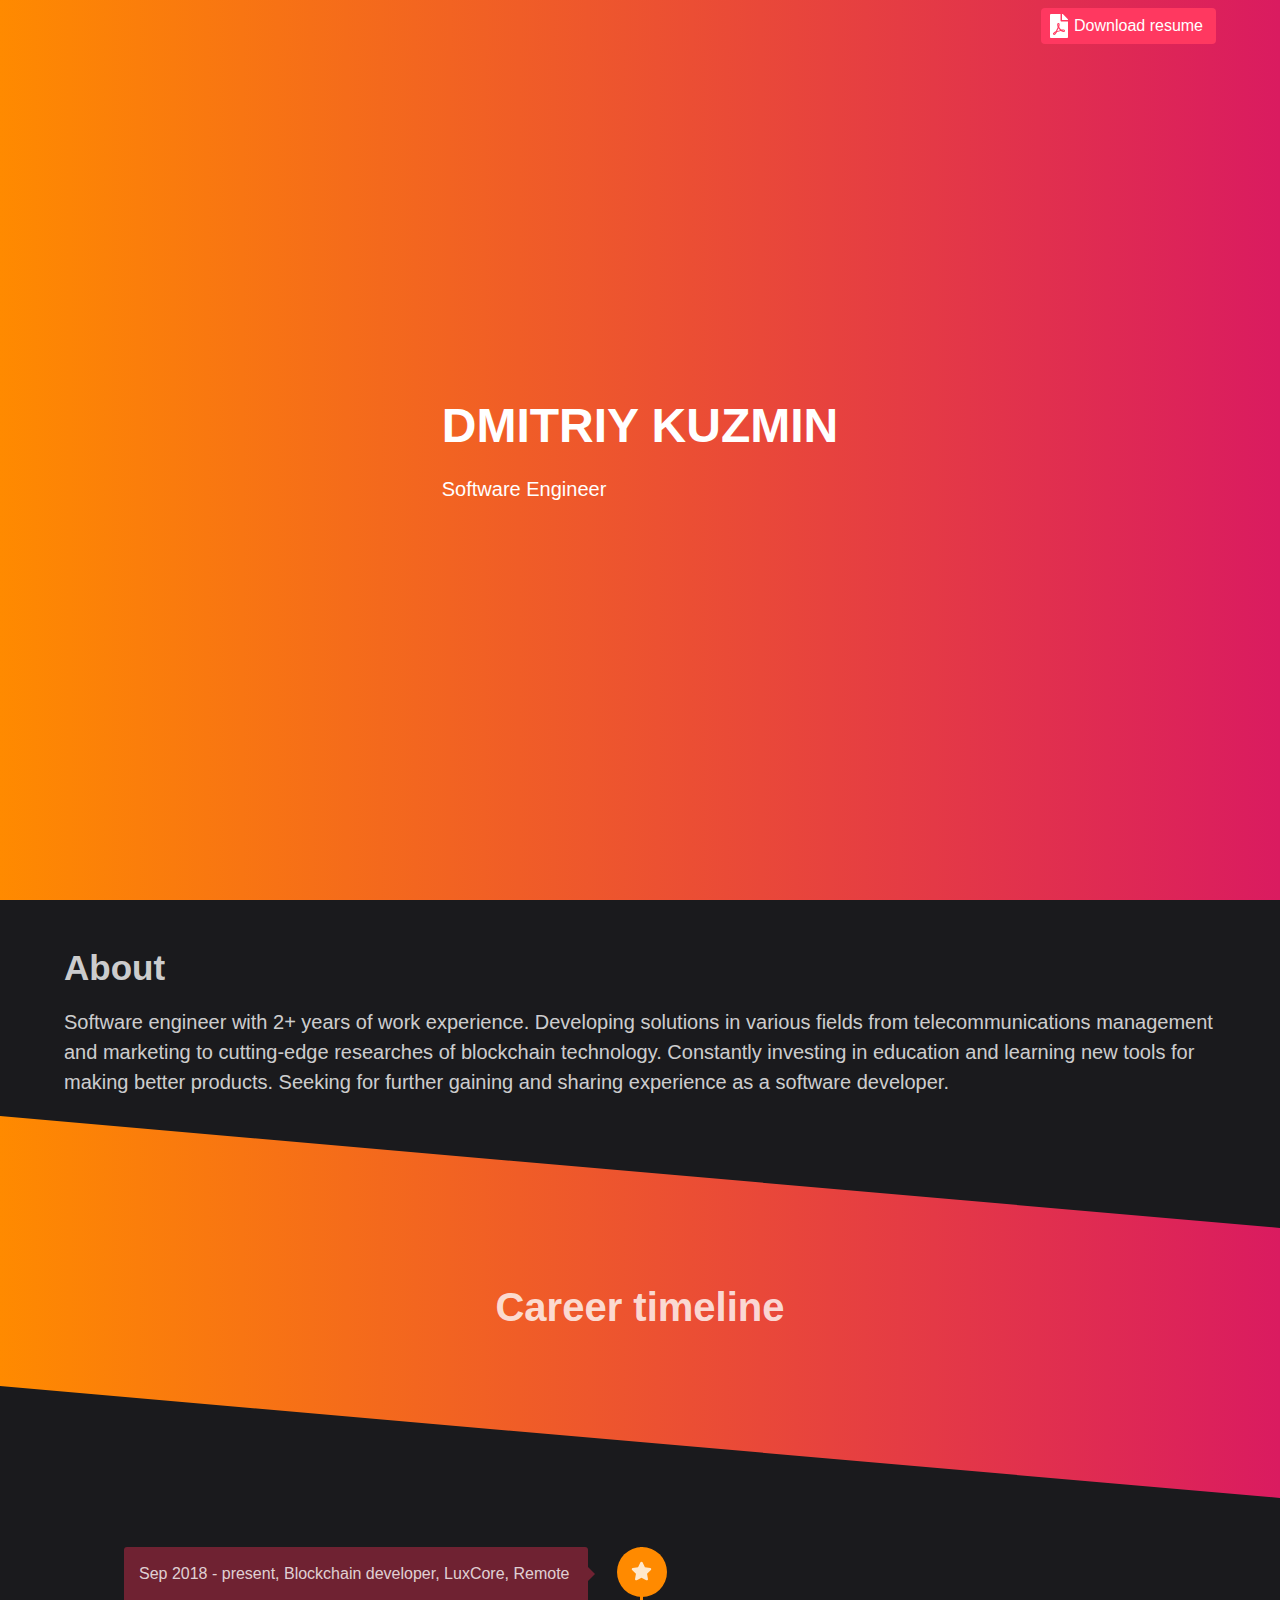
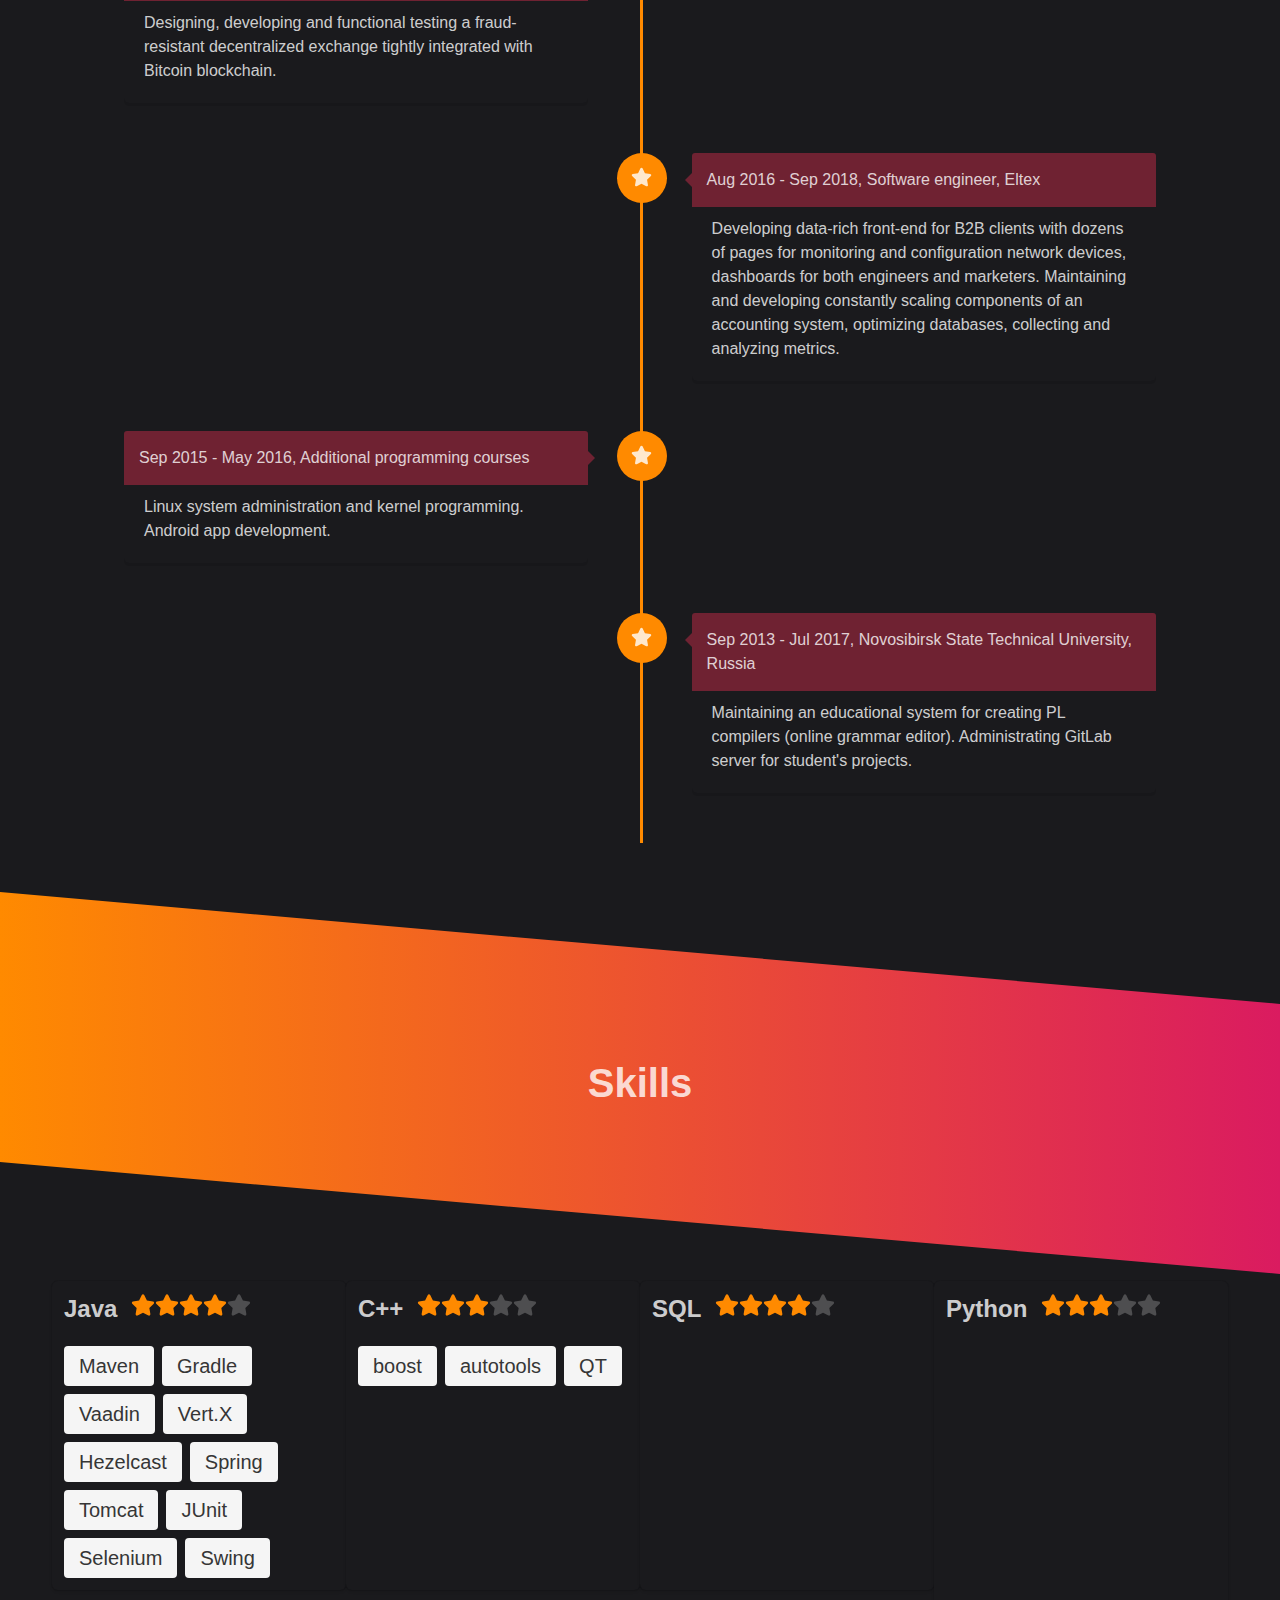
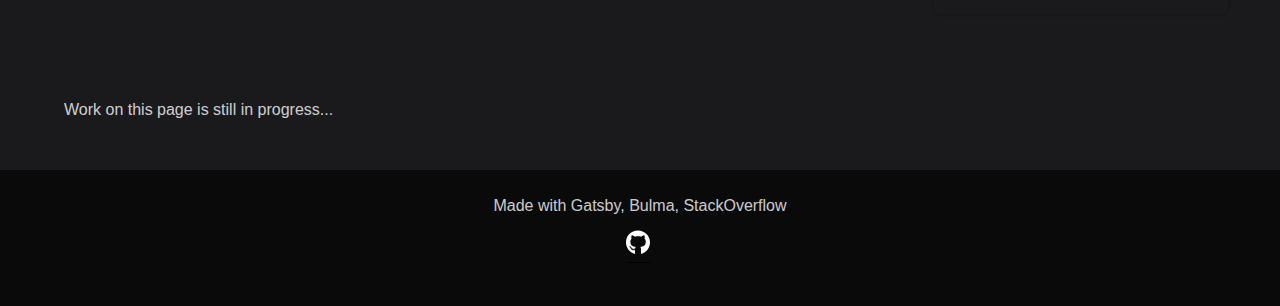
==== commit 3d3e3f0b: "Deploy xotonic/xotonic.github.com to github.com/xotonic/xotonic.github.com.git:master" ====
--- a/index.html
+++ b/index.html
@@ -1,6 +1,6 @@
-<!DOCTYPE html><html lang="en"><head><meta charSet="utf-8"/><meta http-equiv="x-ua-compatible" content="ie=edge"/><meta name="viewport" content="width=device-width, initial-scale=1, shrink-to-fit=no"/><style data-href="/styles.cb6e5bf950e2a9bb1be1.css">/*! bulma.io v0.7.5 | MIT License | github.com/jgthms/bulma */@-webkit-keyframes spinAround{0%{-webkit-transform:rotate(0deg);transform:rotate(0deg)}to{-webkit-transform:rotate(359deg);transform:rotate(359deg)}}@keyframes spinAround{0%{-webkit-transform:rotate(0deg);transform:rotate(0deg)}to{-webkit-transform:rotate(359deg);transform:rotate(359deg)}}.breadcrumb,.button,.delete,.file,.is-unselectable,.modal-close,.pagination-ellipsis,.pagination-link,.pagination-next,.pagination-previous,.tabs{-webkit-touch-callout:none;-webkit-user-select:none;-moz-user-select:none;-ms-user-select:none;user-select:none}.navbar-link:not(.is-arrowless):after,.select:not(.is-multiple):not(.is-loading):after{border:3px solid transparent;border-radius:2px;border-right:0;border-top:0;content:" ";display:block;height:.625em;margin-top:-.4375em;pointer-events:none;position:absolute;top:50%;-webkit-transform:rotate(-45deg);transform:rotate(-45deg);-webkit-transform-origin:center;transform-origin:center;width:.625em}.block:not(:last-child),.box:not(:last-child),.breadcrumb:not(:last-child),.content:not(:last-child),.highlight:not(:last-child),.level:not(:last-child),.list:not(:last-child),.message:not(:last-child),.notification:not(:last-child),.progress:not(:last-child),.subtitle:not(:last-child),.table-container:not(:last-child),.table:not(:last-child),.tabs:not(:last-child),.title:not(:last-child){margin-bottom:1.5rem}.delete,.modal-close{-moz-appearance:none;-webkit-appearance:none;background-color:rgba(10,10,10,.2);border:none;border-radius:290486px;cursor:pointer;pointer-events:auto;display:inline-block;flex-grow:0;flex-shrink:0;font-size:0;height:20px;max-height:20px;max-width:20px;min-height:20px;min-width:20px;outline:none;position:relative;vertical-align:top;width:20px}.delete:after,.delete:before,.modal-close:after,.modal-close:before{background-color:#fff;content:"";display:block;left:50%;position:absolute;top:50%;-webkit-transform:translateX(-50%) translateY(-50%) rotate(45deg);transform:translateX(-50%) translateY(-50%) rotate(45deg);-webkit-transform-origin:center center;transform-origin:center center}.delete:before,.modal-close:before{height:2px;width:50%}.delete:after,.modal-close:after{height:50%;width:2px}.delete:focus,.delete:hover,.modal-close:focus,.modal-close:hover{background-color:rgba(10,10,10,.3)}.delete:active,.modal-close:active{background-color:rgba(10,10,10,.4)}.is-small.delete,.is-small.modal-close{height:16px;max-height:16px;max-width:16px;min-height:16px;min-width:16px;width:16px}.is-medium.delete,.is-medium.modal-close{height:24px;max-height:24px;max-width:24px;min-height:24px;min-width:24px;width:24px}.is-large.delete,.is-large.modal-close{height:32px;max-height:32px;max-width:32px;min-height:32px;min-width:32px;width:32px}.button.is-loading:after,.control.is-loading:after,.loader,.select.is-loading:after{-webkit-animation:spinAround .5s linear infinite;animation:spinAround .5s linear infinite;border-radius:290486px;border-color:transparent transparent #dbdbdb #dbdbdb;border-style:solid;border-width:2px;content:"";display:block;height:1em;position:relative;width:1em}.hero-video,.image.is-1by1 .has-ratio,.image.is-1by1 img,.image.is-1by2 .has-ratio,.image.is-1by2 img,.image.is-1by3 .has-ratio,.image.is-1by3 img,.image.is-2by1 .has-ratio,.image.is-2by1 img,.image.is-2by3 .has-ratio,.image.is-2by3 img,.image.is-3by1 .has-ratio,.image.is-3by1 img,.image.is-3by2 .has-ratio,.image.is-3by2 img,.image.is-3by4 .has-ratio,.image.is-3by4 img,.image.is-3by5 .has-ratio,.image.is-3by5 img,.image.is-4by3 .has-ratio,.image.is-4by3 img,.image.is-4by5 .has-ratio,.image.is-4by5 img,.image.is-5by3 .has-ratio,.image.is-5by3 img,.image.is-5by4 .has-ratio,.image.is-5by4 img,.image.is-9by16 .has-ratio,.image.is-9by16 img,.image.is-16by9 .has-ratio,.image.is-16by9 img,.image.is-square .has-ratio,.image.is-square img,.is-overlay,.modal,.modal-background{bottom:0;left:0;position:absolute;right:0;top:0}.button,.file-cta,.file-name,.input,.pagination-ellipsis,.pagination-link,.pagination-next,.pagination-previous,.select select,.textarea{-moz-appearance:none;-webkit-appearance:none;align-items:center;border:1px solid transparent;border-radius:4px;box-shadow:none;display:inline-flex;font-size:1rem;height:2.25em;justify-content:flex-start;line-height:1.5;padding:calc(.375em - 1px) calc(.625em - 1px);position:relative;vertical-align:top}.button:active,.button:focus,.file-cta:active,.file-cta:focus,.file-name:active,.file-name:focus,.input:active,.input:focus,.is-active.button,.is-active.file-cta,.is-active.file-name,.is-active.input,.is-active.pagination-ellipsis,.is-active.pagination-link,.is-active.pagination-next,.is-active.pagination-previous,.is-active.textarea,.is-focused.button,.is-focused.file-cta,.is-focused.file-name,.is-focused.input,.is-focused.pagination-ellipsis,.is-focused.pagination-link,.is-focused.pagination-next,.is-focused.pagination-previous,.is-focused.textarea,.pagination-ellipsis:active,.pagination-ellipsis:focus,.pagination-link:active,.pagination-link:focus,.pagination-next:active,.pagination-next:focus,.pagination-previous:active,.pagination-previous:focus,.select select.is-active,.select select.is-focused,.select select:active,.select select:focus,.textarea:active,.textarea:focus{outline:none}.button[disabled],.file-cta[disabled],.file-name[disabled],.input[disabled],.pagination-ellipsis[disabled],.pagination-link[disabled],.pagination-next[disabled],.pagination-previous[disabled],.select fieldset[disabled] select,.select select[disabled],.textarea[disabled],fieldset[disabled] .button,fieldset[disabled] .file-cta,fieldset[disabled] .file-name,fieldset[disabled] .input,fieldset[disabled] .pagination-ellipsis,fieldset[disabled] .pagination-link,fieldset[disabled] .pagination-next,fieldset[disabled] .pagination-previous,fieldset[disabled] .select select,fieldset[disabled] .textarea{cursor:not-allowed}
+<!DOCTYPE html><html lang="en"><head><meta charSet="utf-8"/><meta http-equiv="x-ua-compatible" content="ie=edge"/><meta name="viewport" content="width=device-width, initial-scale=1, shrink-to-fit=no"/><style data-href="/styles.b99e8d7b271f79a8a82a.css">/*! bulma.io v0.7.5 | MIT License | github.com/jgthms/bulma */@-webkit-keyframes spinAround{0%{-webkit-transform:rotate(0deg);transform:rotate(0deg)}to{-webkit-transform:rotate(359deg);transform:rotate(359deg)}}@keyframes spinAround{0%{-webkit-transform:rotate(0deg);transform:rotate(0deg)}to{-webkit-transform:rotate(359deg);transform:rotate(359deg)}}.breadcrumb,.button,.delete,.file,.is-unselectable,.modal-close,.pagination-ellipsis,.pagination-link,.pagination-next,.pagination-previous,.tabs{-webkit-touch-callout:none;-webkit-user-select:none;-moz-user-select:none;-ms-user-select:none;user-select:none}.navbar-link:not(.is-arrowless):after,.select:not(.is-multiple):not(.is-loading):after{border:3px solid transparent;border-radius:2px;border-right:0;border-top:0;content:" ";display:block;height:.625em;margin-top:-.4375em;pointer-events:none;position:absolute;top:50%;-webkit-transform:rotate(-45deg);transform:rotate(-45deg);-webkit-transform-origin:center;transform-origin:center;width:.625em}.block:not(:last-child),.box:not(:last-child),.breadcrumb:not(:last-child),.content:not(:last-child),.highlight:not(:last-child),.level:not(:last-child),.list:not(:last-child),.message:not(:last-child),.notification:not(:last-child),.progress:not(:last-child),.subtitle:not(:last-child),.table-container:not(:last-child),.table:not(:last-child),.tabs:not(:last-child),.title:not(:last-child){margin-bottom:1.5rem}.delete,.modal-close{-moz-appearance:none;-webkit-appearance:none;background-color:rgba(10,10,10,.2);border:none;border-radius:290486px;cursor:pointer;pointer-events:auto;display:inline-block;flex-grow:0;flex-shrink:0;font-size:0;height:20px;max-height:20px;max-width:20px;min-height:20px;min-width:20px;outline:none;position:relative;vertical-align:top;width:20px}.delete:after,.delete:before,.modal-close:after,.modal-close:before{background-color:#fff;content:"";display:block;left:50%;position:absolute;top:50%;-webkit-transform:translateX(-50%) translateY(-50%) rotate(45deg);transform:translateX(-50%) translateY(-50%) rotate(45deg);-webkit-transform-origin:center center;transform-origin:center center}.delete:before,.modal-close:before{height:2px;width:50%}.delete:after,.modal-close:after{height:50%;width:2px}.delete:focus,.delete:hover,.modal-close:focus,.modal-close:hover{background-color:rgba(10,10,10,.3)}.delete:active,.modal-close:active{background-color:rgba(10,10,10,.4)}.is-small.delete,.is-small.modal-close{height:16px;max-height:16px;max-width:16px;min-height:16px;min-width:16px;width:16px}.is-medium.delete,.is-medium.modal-close{height:24px;max-height:24px;max-width:24px;min-height:24px;min-width:24px;width:24px}.is-large.delete,.is-large.modal-close{height:32px;max-height:32px;max-width:32px;min-height:32px;min-width:32px;width:32px}.button.is-loading:after,.control.is-loading:after,.loader,.select.is-loading:after{-webkit-animation:spinAround .5s linear infinite;animation:spinAround .5s linear infinite;border-radius:290486px;border-color:transparent transparent #dbdbdb #dbdbdb;border-style:solid;border-width:2px;content:"";display:block;height:1em;position:relative;width:1em}.hero-video,.image.is-1by1 .has-ratio,.image.is-1by1 img,.image.is-1by2 .has-ratio,.image.is-1by2 img,.image.is-1by3 .has-ratio,.image.is-1by3 img,.image.is-2by1 .has-ratio,.image.is-2by1 img,.image.is-2by3 .has-ratio,.image.is-2by3 img,.image.is-3by1 .has-ratio,.image.is-3by1 img,.image.is-3by2 .has-ratio,.image.is-3by2 img,.image.is-3by4 .has-ratio,.image.is-3by4 img,.image.is-3by5 .has-ratio,.image.is-3by5 img,.image.is-4by3 .has-ratio,.image.is-4by3 img,.image.is-4by5 .has-ratio,.image.is-4by5 img,.image.is-5by3 .has-ratio,.image.is-5by3 img,.image.is-5by4 .has-ratio,.image.is-5by4 img,.image.is-9by16 .has-ratio,.image.is-9by16 img,.image.is-16by9 .has-ratio,.image.is-16by9 img,.image.is-square .has-ratio,.image.is-square img,.is-overlay,.modal,.modal-background{bottom:0;left:0;position:absolute;right:0;top:0}.button,.file-cta,.file-name,.input,.pagination-ellipsis,.pagination-link,.pagination-next,.pagination-previous,.select select,.textarea{-moz-appearance:none;-webkit-appearance:none;align-items:center;border:1px solid transparent;border-radius:4px;box-shadow:none;display:inline-flex;font-size:1rem;height:2.25em;justify-content:flex-start;line-height:1.5;padding:calc(.375em - 1px) calc(.625em - 1px);position:relative;vertical-align:top}.button:active,.button:focus,.file-cta:active,.file-cta:focus,.file-name:active,.file-name:focus,.input:active,.input:focus,.is-active.button,.is-active.file-cta,.is-active.file-name,.is-active.input,.is-active.pagination-ellipsis,.is-active.pagination-link,.is-active.pagination-next,.is-active.pagination-previous,.is-active.textarea,.is-focused.button,.is-focused.file-cta,.is-focused.file-name,.is-focused.input,.is-focused.pagination-ellipsis,.is-focused.pagination-link,.is-focused.pagination-next,.is-focused.pagination-previous,.is-focused.textarea,.pagination-ellipsis:active,.pagination-ellipsis:focus,.pagination-link:active,.pagination-link:focus,.pagination-next:active,.pagination-next:focus,.pagination-previous:active,.pagination-previous:focus,.select select.is-active,.select select.is-focused,.select select:active,.select select:focus,.textarea:active,.textarea:focus{outline:none}.button[disabled],.file-cta[disabled],.file-name[disabled],.input[disabled],.pagination-ellipsis[disabled],.pagination-link[disabled],.pagination-next[disabled],.pagination-previous[disabled],.select fieldset[disabled] select,.select select[disabled],.textarea[disabled],fieldset[disabled] .button,fieldset[disabled] .file-cta,fieldset[disabled] .file-name,fieldset[disabled] .input,fieldset[disabled] .pagination-ellipsis,fieldset[disabled] .pagination-link,fieldset[disabled] .pagination-next,fieldset[disabled] .pagination-previous,fieldset[disabled] .select select,fieldset[disabled] .textarea{cursor:not-allowed}
 
-/*! minireset.css v0.0.4 | MIT License | github.com/jgthms/minireset.css */blockquote,body,dd,dl,dt,fieldset,figure,h1,h2,h3,h4,h5,h6,hr,html,iframe,legend,li,ol,p,pre,textarea,ul{margin:0;padding:0}h1,h2,h3,h4,h5,h6{font-size:100%;font-weight:400}ul{list-style:none}button,input,select,textarea{margin:0}html{box-sizing:border-box}*,:after,:before{box-sizing:inherit}embed,iframe,img,object,video{height:auto;max-width:100%}audio{max-width:100%}iframe{border:0}table{border-collapse:collapse;border-spacing:0}td,th{padding:0}td:not([align]),th:not([align]){text-align:left}html{background-color:#1a1a1d;font-size:16px;-moz-osx-font-smoothing:grayscale;-webkit-font-smoothing:antialiased;min-width:300px;overflow-x:hidden;overflow-y:scroll;text-rendering:optimizeLegibility;-webkit-text-size-adjust:100%;-ms-text-size-adjust:100%;text-size-adjust:100%}article,aside,figure,footer,header,hgroup,section{display:block}body,button,input,select,textarea{font-family:BlinkMacSystemFont,-apple-system,Segoe UI,Roboto,Oxygen,Ubuntu,Cantarell,Fira Sans,Droid Sans,Helvetica Neue,Helvetica,Arial,sans-serif}code,pre{-moz-osx-font-smoothing:auto;-webkit-font-smoothing:auto;font-family:monospace}body{color:hsla(0,0%,100%,.8);font-size:1em;font-weight:400;line-height:1.5}a{color:#3273dc;cursor:pointer;text-decoration:none}a strong{color:currentColor}a:hover{color:#363636}code{color:#ff3860;font-size:.875em;font-weight:400;padding:.25em .5em}code,hr{background-color:#1a1a1d}hr{border:none;display:block;height:2px;margin:1.5rem 0}img{height:auto;max-width:100%}input[type=checkbox],input[type=radio]{vertical-align:baseline}small{font-size:.875em}span{font-style:inherit;font-weight:inherit}strong{color:hsla(0,0%,100%,.8);font-weight:700}fieldset{border:none}pre{-webkit-overflow-scrolling:touch;background-color:#1a1a1d;color:hsla(0,0%,100%,.8);font-size:.875em;overflow-x:auto;padding:1.25rem 1.5rem;white-space:pre;word-wrap:normal}pre code{background-color:transparent;color:currentColor;font-size:1em;padding:0}table td,table th{vertical-align:top}table td:not([align]),table th:not([align]){text-align:left}table th{color:hsla(0,0%,100%,.8)}.is-clearfix:after{clear:both;content:" ";display:table}.is-pulled-left{float:left!important}.is-pulled-right{float:right!important}.is-clipped{overflow:hidden!important}.is-size-1{font-size:3rem!important}.is-size-2{font-size:2.5rem!important}.is-size-3{font-size:2rem!important}.is-size-4{font-size:1.5rem!important}.is-size-5{font-size:1.25rem!important}.is-size-6{font-size:1rem!important}.is-size-7{font-size:.75rem!important}@media screen and (max-width:768px){.is-size-1-mobile{font-size:3rem!important}.is-size-2-mobile{font-size:2.5rem!important}.is-size-3-mobile{font-size:2rem!important}.is-size-4-mobile{font-size:1.5rem!important}.is-size-5-mobile{font-size:1.25rem!important}.is-size-6-mobile{font-size:1rem!important}.is-size-7-mobile{font-size:.75rem!important}}@media print,screen and (min-width:769px){.is-size-1-tablet{font-size:3rem!important}.is-size-2-tablet{font-size:2.5rem!important}.is-size-3-tablet{font-size:2rem!important}.is-size-4-tablet{font-size:1.5rem!important}.is-size-5-tablet{font-size:1.25rem!important}.is-size-6-tablet{font-size:1rem!important}.is-size-7-tablet{font-size:.75rem!important}}@media screen and (max-width:1023px){.is-size-1-touch{font-size:3rem!important}.is-size-2-touch{font-size:2.5rem!important}.is-size-3-touch{font-size:2rem!important}.is-size-4-touch{font-size:1.5rem!important}.is-size-5-touch{font-size:1.25rem!important}.is-size-6-touch{font-size:1rem!important}.is-size-7-touch{font-size:.75rem!important}}@media screen and (min-width:1024px){.is-size-1-desktop{font-size:3rem!important}.is-size-2-desktop{font-size:2.5rem!important}.is-size-3-desktop{font-size:2rem!important}.is-size-4-desktop{font-size:1.5rem!important}.is-size-5-desktop{font-size:1.25rem!important}.is-size-6-desktop{font-size:1rem!important}.is-size-7-desktop{font-size:.75rem!important}}@media screen and (min-width:1216px){.is-size-1-widescreen{font-size:3rem!important}.is-size-2-widescreen{font-size:2.5rem!important}.is-size-3-widescreen{font-size:2rem!important}.is-size-4-widescreen{font-size:1.5rem!important}.is-size-5-widescreen{font-size:1.25rem!important}.is-size-6-widescreen{font-size:1rem!important}.is-size-7-widescreen{font-size:.75rem!important}}@media screen and (min-width:1408px){.is-size-1-fullhd{font-size:3rem!important}.is-size-2-fullhd{font-size:2.5rem!important}.is-size-3-fullhd{font-size:2rem!important}.is-size-4-fullhd{font-size:1.5rem!important}.is-size-5-fullhd{font-size:1.25rem!important}.is-size-6-fullhd{font-size:1rem!important}.is-size-7-fullhd{font-size:.75rem!important}}.has-text-centered{text-align:center!important}.has-text-justified{text-align:justify!important}.has-text-left{text-align:left!important}.has-text-right{text-align:right!important}@media screen and (max-width:768px){.has-text-centered-mobile{text-align:center!important}}@media print,screen and (min-width:769px){.has-text-centered-tablet{text-align:center!important}}@media screen and (min-width:769px) and (max-width:1023px){.has-text-centered-tablet-only{text-align:center!important}}@media screen and (max-width:1023px){.has-text-centered-touch{text-align:center!important}}@media screen and (min-width:1024px){.has-text-centered-desktop{text-align:center!important}}@media screen and (min-width:1024px) and (max-width:1215px){.has-text-centered-desktop-only{text-align:center!important}}@media screen and (min-width:1216px){.has-text-centered-widescreen{text-align:center!important}}@media screen and (min-width:1216px) and (max-width:1407px){.has-text-centered-widescreen-only{text-align:center!important}}@media screen and (min-width:1408px){.has-text-centered-fullhd{text-align:center!important}}@media screen and (max-width:768px){.has-text-justified-mobile{text-align:justify!important}}@media print,screen and (min-width:769px){.has-text-justified-tablet{text-align:justify!important}}@media screen and (min-width:769px) and (max-width:1023px){.has-text-justified-tablet-only{text-align:justify!important}}@media screen and (max-width:1023px){.has-text-justified-touch{text-align:justify!important}}@media screen and (min-width:1024px){.has-text-justified-desktop{text-align:justify!important}}@media screen and (min-width:1024px) and (max-width:1215px){.has-text-justified-desktop-only{text-align:justify!important}}@media screen and (min-width:1216px){.has-text-justified-widescreen{text-align:justify!important}}@media screen and (min-width:1216px) and (max-width:1407px){.has-text-justified-widescreen-only{text-align:justify!important}}@media screen and (min-width:1408px){.has-text-justified-fullhd{text-align:justify!important}}@media screen and (max-width:768px){.has-text-left-mobile{text-align:left!important}}@media print,screen and (min-width:769px){.has-text-left-tablet{text-align:left!important}}@media screen and (min-width:769px) and (max-width:1023px){.has-text-left-tablet-only{text-align:left!important}}@media screen and (max-width:1023px){.has-text-left-touch{text-align:left!important}}@media screen and (min-width:1024px){.has-text-left-desktop{text-align:left!important}}@media screen and (min-width:1024px) and (max-width:1215px){.has-text-left-desktop-only{text-align:left!important}}@media screen and (min-width:1216px){.has-text-left-widescreen{text-align:left!important}}@media screen and (min-width:1216px) and (max-width:1407px){.has-text-left-widescreen-only{text-align:left!important}}@media screen and (min-width:1408px){.has-text-left-fullhd{text-align:left!important}}@media screen and (max-width:768px){.has-text-right-mobile{text-align:right!important}}@media print,screen and (min-width:769px){.has-text-right-tablet{text-align:right!important}}@media screen and (min-width:769px) and (max-width:1023px){.has-text-right-tablet-only{text-align:right!important}}@media screen and (max-width:1023px){.has-text-right-touch{text-align:right!important}}@media screen and (min-width:1024px){.has-text-right-desktop{text-align:right!important}}@media screen and (min-width:1024px) and (max-width:1215px){.has-text-right-desktop-only{text-align:right!important}}@media screen and (min-width:1216px){.has-text-right-widescreen{text-align:right!important}}@media screen and (min-width:1216px) and (max-width:1407px){.has-text-right-widescreen-only{text-align:right!important}}@media screen and (min-width:1408px){.has-text-right-fullhd{text-align:right!important}}.is-capitalized{text-transform:capitalize!important}.is-lowercase{text-transform:lowercase!important}.is-uppercase{text-transform:uppercase!important}.is-italic{font-style:italic!important}.has-text-white{color:#fff!important}a.has-text-white:focus,a.has-text-white:hover{color:#e6e6e6!important}.has-background-white{background-color:#fff!important}.has-text-black{color:#0a0a0a!important}a.has-text-black:focus,a.has-text-black:hover{color:#000!important}.has-background-black{background-color:#0a0a0a!important}.has-text-light{color:#f5f5f5!important}a.has-text-light:focus,a.has-text-light:hover{color:#dbdbdb!important}.has-background-light{background-color:#f5f5f5!important}.has-text-dark{color:#363636!important}a.has-text-dark:focus,a.has-text-dark:hover{color:#1c1c1c!important}.has-background-dark{background-color:#363636!important}.has-text-primary{color:#00d1b2!important}a.has-text-primary:focus,a.has-text-primary:hover{color:#009e86!important}.has-background-primary{background-color:#00d1b2!important}.has-text-link{color:#3273dc!important}a.has-text-link:focus,a.has-text-link:hover{color:#205bbc!important}.has-background-link{background-color:#3273dc!important}.has-text-info{color:#209cee!important}a.has-text-info:focus,a.has-text-info:hover{color:#0f81cc!important}.has-background-info{background-color:#209cee!important}.has-text-success{color:#23d160!important}a.has-text-success:focus,a.has-text-success:hover{color:#1ca64c!important}.has-background-success{background-color:#23d160!important}.has-text-warning{color:#ffdd57!important}a.has-text-warning:focus,a.has-text-warning:hover{color:#ffd324!important}.has-background-warning{background-color:#ffdd57!important}.has-text-danger{color:#ff3860!important}a.has-text-danger:focus,a.has-text-danger:hover{color:#ff0537!important}.has-background-danger{background-color:#ff3860!important}.has-text-black-bis{color:#121212!important}.has-background-black-bis{background-color:#121212!important}.has-text-black-ter{color:#242424!important}.has-background-black-ter{background-color:#242424!important}.has-text-grey-darker{color:#363636!important}.has-background-grey-darker{background-color:#363636!important}.has-text-grey-dark{color:#4a4a4a!important}.has-background-grey-dark{background-color:#4a4a4a!important}.has-text-grey{color:#7a7a7a!important}.has-background-grey{background-color:#7a7a7a!important}.has-text-grey-light{color:#b5b5b5!important}.has-background-grey-light{background-color:#b5b5b5!important}.has-text-grey-lighter{color:#dbdbdb!important}.has-background-grey-lighter{background-color:#dbdbdb!important}.has-text-white-ter{color:#f5f5f5!important}.has-background-white-ter{background-color:#f5f5f5!important}.has-text-white-bis{color:#fafafa!important}.has-background-white-bis{background-color:#fafafa!important}.has-text-weight-light{font-weight:300!important}.has-text-weight-normal{font-weight:400!important}.has-text-weight-medium{font-weight:500!important}.has-text-weight-semibold{font-weight:600!important}.has-text-weight-bold{font-weight:700!important}.is-family-primary,.is-family-sans-serif,.is-family-secondary{font-family:BlinkMacSystemFont,-apple-system,Segoe UI,Roboto,Oxygen,Ubuntu,Cantarell,Fira Sans,Droid Sans,Helvetica Neue,Helvetica,Arial,sans-serif!important}.is-family-code,.is-family-monospace{font-family:monospace!important}.is-block{display:block!important}@media screen and (max-width:768px){.is-block-mobile{display:block!important}}@media print,screen and (min-width:769px){.is-block-tablet{display:block!important}}@media screen and (min-width:769px) and (max-width:1023px){.is-block-tablet-only{display:block!important}}@media screen and (max-width:1023px){.is-block-touch{display:block!important}}@media screen and (min-width:1024px){.is-block-desktop{display:block!important}}@media screen and (min-width:1024px) and (max-width:1215px){.is-block-desktop-only{display:block!important}}@media screen and (min-width:1216px){.is-block-widescreen{display:block!important}}@media screen and (min-width:1216px) and (max-width:1407px){.is-block-widescreen-only{display:block!important}}@media screen and (min-width:1408px){.is-block-fullhd{display:block!important}}.is-flex{display:flex!important}@media screen and (max-width:768px){.is-flex-mobile{display:flex!important}}@media print,screen and (min-width:769px){.is-flex-tablet{display:flex!important}}@media screen and (min-width:769px) and (max-width:1023px){.is-flex-tablet-only{display:flex!important}}@media screen and (max-width:1023px){.is-flex-touch{display:flex!important}}@media screen and (min-width:1024px){.is-flex-desktop{display:flex!important}}@media screen and (min-width:1024px) and (max-width:1215px){.is-flex-desktop-only{display:flex!important}}@media screen and (min-width:1216px){.is-flex-widescreen{display:flex!important}}@media screen and (min-width:1216px) and (max-width:1407px){.is-flex-widescreen-only{display:flex!important}}@media screen and (min-width:1408px){.is-flex-fullhd{display:flex!important}}.is-inline{display:inline!important}@media screen and (max-width:768px){.is-inline-mobile{display:inline!important}}@media print,screen and (min-width:769px){.is-inline-tablet{display:inline!important}}@media screen and (min-width:769px) and (max-width:1023px){.is-inline-tablet-only{display:inline!important}}@media screen and (max-width:1023px){.is-inline-touch{display:inline!important}}@media screen and (min-width:1024px){.is-inline-desktop{display:inline!important}}@media screen and (min-width:1024px) and (max-width:1215px){.is-inline-desktop-only{display:inline!important}}@media screen and (min-width:1216px){.is-inline-widescreen{display:inline!important}}@media screen and (min-width:1216px) and (max-width:1407px){.is-inline-widescreen-only{display:inline!important}}@media screen and (min-width:1408px){.is-inline-fullhd{display:inline!important}}.is-inline-block{display:inline-block!important}@media screen and (max-width:768px){.is-inline-block-mobile{display:inline-block!important}}@media print,screen and (min-width:769px){.is-inline-block-tablet{display:inline-block!important}}@media screen and (min-width:769px) and (max-width:1023px){.is-inline-block-tablet-only{display:inline-block!important}}@media screen and (max-width:1023px){.is-inline-block-touch{display:inline-block!important}}@media screen and (min-width:1024px){.is-inline-block-desktop{display:inline-block!important}}@media screen and (min-width:1024px) and (max-width:1215px){.is-inline-block-desktop-only{display:inline-block!important}}@media screen and (min-width:1216px){.is-inline-block-widescreen{display:inline-block!important}}@media screen and (min-width:1216px) and (max-width:1407px){.is-inline-block-widescreen-only{display:inline-block!important}}@media screen and (min-width:1408px){.is-inline-block-fullhd{display:inline-block!important}}.is-inline-flex{display:inline-flex!important}@media screen and (max-width:768px){.is-inline-flex-mobile{display:inline-flex!important}}@media print,screen and (min-width:769px){.is-inline-flex-tablet{display:inline-flex!important}}@media screen and (min-width:769px) and (max-width:1023px){.is-inline-flex-tablet-only{display:inline-flex!important}}@media screen and (max-width:1023px){.is-inline-flex-touch{display:inline-flex!important}}@media screen and (min-width:1024px){.is-inline-flex-desktop{display:inline-flex!important}}@media screen and (min-width:1024px) and (max-width:1215px){.is-inline-flex-desktop-only{display:inline-flex!important}}@media screen and (min-width:1216px){.is-inline-flex-widescreen{display:inline-flex!important}}@media screen and (min-width:1216px) and (max-width:1407px){.is-inline-flex-widescreen-only{display:inline-flex!important}}@media screen and (min-width:1408px){.is-inline-flex-fullhd{display:inline-flex!important}}.is-hidden{display:none!important}.is-sr-only{border:none!important;clip:rect(0,0,0,0)!important;height:.01em!important;overflow:hidden!important;padding:0!important;position:absolute!important;white-space:nowrap!important;width:.01em!important}@media screen and (max-width:768px){.is-hidden-mobile{display:none!important}}@media print,screen and (min-width:769px){.is-hidden-tablet{display:none!important}}@media screen and (min-width:769px) and (max-width:1023px){.is-hidden-tablet-only{display:none!important}}@media screen and (max-width:1023px){.is-hidden-touch{display:none!important}}@media screen and (min-width:1024px){.is-hidden-desktop{display:none!important}}@media screen and (min-width:1024px) and (max-width:1215px){.is-hidden-desktop-only{display:none!important}}@media screen and (min-width:1216px){.is-hidden-widescreen{display:none!important}}@media screen and (min-width:1216px) and (max-width:1407px){.is-hidden-widescreen-only{display:none!important}}@media screen and (min-width:1408px){.is-hidden-fullhd{display:none!important}}.is-invisible{visibility:hidden!important}@media screen and (max-width:768px){.is-invisible-mobile{visibility:hidden!important}}@media print,screen and (min-width:769px){.is-invisible-tablet{visibility:hidden!important}}@media screen and (min-width:769px) and (max-width:1023px){.is-invisible-tablet-only{visibility:hidden!important}}@media screen and (max-width:1023px){.is-invisible-touch{visibility:hidden!important}}@media screen and (min-width:1024px){.is-invisible-desktop{visibility:hidden!important}}@media screen and (min-width:1024px) and (max-width:1215px){.is-invisible-desktop-only{visibility:hidden!important}}@media screen and (min-width:1216px){.is-invisible-widescreen{visibility:hidden!important}}@media screen and (min-width:1216px) and (max-width:1407px){.is-invisible-widescreen-only{visibility:hidden!important}}@media screen and (min-width:1408px){.is-invisible-fullhd{visibility:hidden!important}}.is-marginless{margin:0!important}.is-paddingless{padding:0!important}.is-radiusless{border-radius:0!important}.is-shadowless{box-shadow:none!important}.is-relative{position:relative!important}.box{background-color:#1a1a1d;border-radius:6px;box-shadow:0 2px 3px rgba(10,10,10,.1),0 0 0 1px rgba(10,10,10,.1);color:hsla(0,0%,100%,.8);display:block;padding:1.25rem}a.box:focus,a.box:hover{box-shadow:0 2px 3px rgba(10,10,10,.1),0 0 0 1px #3273dc}a.box:active{box-shadow:inset 0 1px 2px rgba(10,10,10,.2),0 0 0 1px #3273dc}.button{background-color:#fff;border-color:#dbdbdb;border-width:1px;color:#363636;cursor:pointer;justify-content:center;padding:calc(.375em - 1px) .75em;text-align:center;white-space:nowrap}.button strong{color:inherit}.button .icon,.button .icon.is-large,.button .icon.is-medium,.button .icon.is-small{height:1.5em;width:1.5em}.button .icon:first-child:not(:last-child){margin-left:calc(-.375em - 1px);margin-right:.1875em}.button .icon:last-child:not(:first-child){margin-left:.1875em;margin-right:calc(-.375em - 1px)}.button .icon:first-child:last-child{margin-left:calc(-.375em - 1px);margin-right:calc(-.375em - 1px)}.button.is-hovered,.button:hover{border-color:#b5b5b5;color:#363636}.button.is-focused,.button:focus{border-color:#3273dc;color:#363636}.button.is-focused:not(:active),.button:focus:not(:active){box-shadow:0 0 0 .125em rgba(50,115,220,.25)}.button.is-active,.button:active{border-color:#4a4a4a;color:#363636}.button.is-text{background-color:transparent;border-color:transparent;color:hsla(0,0%,100%,.8);text-decoration:underline}.button.is-text.is-focused,.button.is-text.is-hovered,.button.is-text:focus,.button.is-text:hover{background-color:#1a1a1d;color:hsla(0,0%,100%,.8)}.button.is-text.is-active,.button.is-text:active{background-color:#0e0e10;color:hsla(0,0%,100%,.8)}.button.is-text[disabled],fieldset[disabled] .button.is-text{background-color:transparent;border-color:transparent;box-shadow:none}.button.is-white{background-color:#fff;border-color:transparent;color:#0a0a0a}.button.is-white.is-hovered,.button.is-white:hover{background-color:#f9f9f9;border-color:transparent;color:#0a0a0a}.button.is-white.is-focused,.button.is-white:focus{border-color:transparent;color:#0a0a0a}.button.is-white.is-focused:not(:active),.button.is-white:focus:not(:active){box-shadow:0 0 0 .125em hsla(0,0%,100%,.25)}.button.is-white.is-active,.button.is-white:active{background-color:#f2f2f2;border-color:transparent;color:#0a0a0a}.button.is-white[disabled],fieldset[disabled] .button.is-white{background-color:#fff;border-color:transparent;box-shadow:none}.button.is-white.is-inverted{background-color:#0a0a0a;color:#fff}.button.is-white.is-inverted.is-hovered,.button.is-white.is-inverted:hover{background-color:#000}.button.is-white.is-inverted[disabled],fieldset[disabled] .button.is-white.is-inverted{background-color:#0a0a0a;border-color:transparent;box-shadow:none;color:#fff}.button.is-white.is-loading:after{border-color:transparent transparent #0a0a0a #0a0a0a!important}.button.is-white.is-outlined{background-color:transparent;border-color:#fff;color:#fff}.button.is-white.is-outlined.is-focused,.button.is-white.is-outlined.is-hovered,.button.is-white.is-outlined:focus,.button.is-white.is-outlined:hover{background-color:#fff;border-color:#fff;color:#0a0a0a}.button.is-white.is-outlined.is-loading:after{border-color:transparent transparent #fff #fff!important}.button.is-white.is-outlined.is-loading.is-focused:after,.button.is-white.is-outlined.is-loading.is-hovered:after,.button.is-white.is-outlined.is-loading:focus:after,.button.is-white.is-outlined.is-loading:hover:after{border-color:transparent transparent #0a0a0a #0a0a0a!important}.button.is-white.is-outlined[disabled],fieldset[disabled] .button.is-white.is-outlined{background-color:transparent;border-color:#fff;box-shadow:none;color:#fff}.button.is-white.is-inverted.is-outlined{background-color:transparent;border-color:#0a0a0a;color:#0a0a0a}.button.is-white.is-inverted.is-outlined.is-focused,.button.is-white.is-inverted.is-outlined.is-hovered,.button.is-white.is-inverted.is-outlined:focus,.button.is-white.is-inverted.is-outlined:hover{background-color:#0a0a0a;color:#fff}.button.is-white.is-inverted.is-outlined.is-loading.is-focused:after,.button.is-white.is-inverted.is-outlined.is-loading.is-hovered:after,.button.is-white.is-inverted.is-outlined.is-loading:focus:after,.button.is-white.is-inverted.is-outlined.is-loading:hover:after{border-color:transparent transparent #fff #fff!important}.button.is-white.is-inverted.is-outlined[disabled],fieldset[disabled] .button.is-white.is-inverted.is-outlined{background-color:transparent;border-color:#0a0a0a;box-shadow:none;color:#0a0a0a}.button.is-black{background-color:#0a0a0a;border-color:transparent;color:#fff}.button.is-black.is-hovered,.button.is-black:hover{background-color:#040404;border-color:transparent;color:#fff}.button.is-black.is-focused,.button.is-black:focus{border-color:transparent;color:#fff}.button.is-black.is-focused:not(:active),.button.is-black:focus:not(:active){box-shadow:0 0 0 .125em rgba(10,10,10,.25)}.button.is-black.is-active,.button.is-black:active{background-color:#000;border-color:transparent;color:#fff}.button.is-black[disabled],fieldset[disabled] .button.is-black{background-color:#0a0a0a;border-color:transparent;box-shadow:none}.button.is-black.is-inverted{background-color:#fff;color:#0a0a0a}.button.is-black.is-inverted.is-hovered,.button.is-black.is-inverted:hover{background-color:#f2f2f2}.button.is-black.is-inverted[disabled],fieldset[disabled] .button.is-black.is-inverted{background-color:#fff;border-color:transparent;box-shadow:none;color:#0a0a0a}.button.is-black.is-loading:after{border-color:transparent transparent #fff #fff!important}.button.is-black.is-outlined{background-color:transparent;border-color:#0a0a0a;color:#0a0a0a}.button.is-black.is-outlined.is-focused,.button.is-black.is-outlined.is-hovered,.button.is-black.is-outlined:focus,.button.is-black.is-outlined:hover{background-color:#0a0a0a;border-color:#0a0a0a;color:#fff}.button.is-black.is-outlined.is-loading:after{border-color:transparent transparent #0a0a0a #0a0a0a!important}.button.is-black.is-outlined.is-loading.is-focused:after,.button.is-black.is-outlined.is-loading.is-hovered:after,.button.is-black.is-outlined.is-loading:focus:after,.button.is-black.is-outlined.is-loading:hover:after{border-color:transparent transparent #fff #fff!important}.button.is-black.is-outlined[disabled],fieldset[disabled] .button.is-black.is-outlined{background-color:transparent;border-color:#0a0a0a;box-shadow:none;color:#0a0a0a}.button.is-black.is-inverted.is-outlined{background-color:transparent;border-color:#fff;color:#fff}.button.is-black.is-inverted.is-outlined.is-focused,.button.is-black.is-inverted.is-outlined.is-hovered,.button.is-black.is-inverted.is-outlined:focus,.button.is-black.is-inverted.is-outlined:hover{background-color:#fff;color:#0a0a0a}.button.is-black.is-inverted.is-outlined.is-loading.is-focused:after,.button.is-black.is-inverted.is-outlined.is-loading.is-hovered:after,.button.is-black.is-inverted.is-outlined.is-loading:focus:after,.button.is-black.is-inverted.is-outlined.is-loading:hover:after{border-color:transparent transparent #0a0a0a #0a0a0a!important}.button.is-black.is-inverted.is-outlined[disabled],fieldset[disabled] .button.is-black.is-inverted.is-outlined{background-color:transparent;border-color:#fff;box-shadow:none;color:#fff}.button.is-light{background-color:#f5f5f5;border-color:transparent;color:#363636}.button.is-light.is-hovered,.button.is-light:hover{background-color:#eee;border-color:transparent;color:#363636}.button.is-light.is-focused,.button.is-light:focus{border-color:transparent;color:#363636}.button.is-light.is-focused:not(:active),.button.is-light:focus:not(:active){box-shadow:0 0 0 .125em hsla(0,0%,96.1%,.25)}.button.is-light.is-active,.button.is-light:active{background-color:#e8e8e8;border-color:transparent;color:#363636}.button.is-light[disabled],fieldset[disabled] .button.is-light{background-color:#f5f5f5;border-color:transparent;box-shadow:none}.button.is-light.is-inverted{background-color:#363636;color:#f5f5f5}.button.is-light.is-inverted.is-hovered,.button.is-light.is-inverted:hover{background-color:#292929}.button.is-light.is-inverted[disabled],fieldset[disabled] .button.is-light.is-inverted{background-color:#363636;border-color:transparent;box-shadow:none;color:#f5f5f5}.button.is-light.is-loading:after{border-color:transparent transparent #363636 #363636!important}.button.is-light.is-outlined{background-color:transparent;border-color:#f5f5f5;color:#f5f5f5}.button.is-light.is-outlined.is-focused,.button.is-light.is-outlined.is-hovered,.button.is-light.is-outlined:focus,.button.is-light.is-outlined:hover{background-color:#f5f5f5;border-color:#f5f5f5;color:#363636}.button.is-light.is-outlined.is-loading:after{border-color:transparent transparent #f5f5f5 #f5f5f5!important}.button.is-light.is-outlined.is-loading.is-focused:after,.button.is-light.is-outlined.is-loading.is-hovered:after,.button.is-light.is-outlined.is-loading:focus:after,.button.is-light.is-outlined.is-loading:hover:after{border-color:transparent transparent #363636 #363636!important}.button.is-light.is-outlined[disabled],fieldset[disabled] .button.is-light.is-outlined{background-color:transparent;border-color:#f5f5f5;box-shadow:none;color:#f5f5f5}.button.is-light.is-inverted.is-outlined{background-color:transparent;border-color:#363636;color:#363636}.button.is-light.is-inverted.is-outlined.is-focused,.button.is-light.is-inverted.is-outlined.is-hovered,.button.is-light.is-inverted.is-outlined:focus,.button.is-light.is-inverted.is-outlined:hover{background-color:#363636;color:#f5f5f5}.button.is-light.is-inverted.is-outlined.is-loading.is-focused:after,.button.is-light.is-inverted.is-outlined.is-loading.is-hovered:after,.button.is-light.is-inverted.is-outlined.is-loading:focus:after,.button.is-light.is-inverted.is-outlined.is-loading:hover:after{border-color:transparent transparent #f5f5f5 #f5f5f5!important}.button.is-light.is-inverted.is-outlined[disabled],fieldset[disabled] .button.is-light.is-inverted.is-outlined{background-color:transparent;border-color:#363636;box-shadow:none;color:#363636}.button.is-dark{background-color:#363636;border-color:transparent;color:#f5f5f5}.button.is-dark.is-hovered,.button.is-dark:hover{background-color:#2f2f2f;border-color:transparent;color:#f5f5f5}.button.is-dark.is-focused,.button.is-dark:focus{border-color:transparent;color:#f5f5f5}.button.is-dark.is-focused:not(:active),.button.is-dark:focus:not(:active){box-shadow:0 0 0 .125em rgba(54,54,54,.25)}.button.is-dark.is-active,.button.is-dark:active{background-color:#292929;border-color:transparent;color:#f5f5f5}.button.is-dark[disabled],fieldset[disabled] .button.is-dark{background-color:#363636;border-color:transparent;box-shadow:none}.button.is-dark.is-inverted{background-color:#f5f5f5;color:#363636}.button.is-dark.is-inverted.is-hovered,.button.is-dark.is-inverted:hover{background-color:#e8e8e8}.button.is-dark.is-inverted[disabled],fieldset[disabled] .button.is-dark.is-inverted{background-color:#f5f5f5;border-color:transparent;box-shadow:none;color:#363636}.button.is-dark.is-loading:after{border-color:transparent transparent #f5f5f5 #f5f5f5!important}.button.is-dark.is-outlined{background-color:transparent;border-color:#363636;color:#363636}.button.is-dark.is-outlined.is-focused,.button.is-dark.is-outlined.is-hovered,.button.is-dark.is-outlined:focus,.button.is-dark.is-outlined:hover{background-color:#363636;border-color:#363636;color:#f5f5f5}.button.is-dark.is-outlined.is-loading:after{border-color:transparent transparent #363636 #363636!important}.button.is-dark.is-outlined.is-loading.is-focused:after,.button.is-dark.is-outlined.is-loading.is-hovered:after,.button.is-dark.is-outlined.is-loading:focus:after,.button.is-dark.is-outlined.is-loading:hover:after{border-color:transparent transparent #f5f5f5 #f5f5f5!important}.button.is-dark.is-outlined[disabled],fieldset[disabled] .button.is-dark.is-outlined{background-color:transparent;border-color:#363636;box-shadow:none;color:#363636}.button.is-dark.is-inverted.is-outlined{background-color:transparent;border-color:#f5f5f5;color:#f5f5f5}.button.is-dark.is-inverted.is-outlined.is-focused,.button.is-dark.is-inverted.is-outlined.is-hovered,.button.is-dark.is-inverted.is-outlined:focus,.button.is-dark.is-inverted.is-outlined:hover{background-color:#f5f5f5;color:#363636}.button.is-dark.is-inverted.is-outlined.is-loading.is-focused:after,.button.is-dark.is-inverted.is-outlined.is-loading.is-hovered:after,.button.is-dark.is-inverted.is-outlined.is-loading:focus:after,.button.is-dark.is-inverted.is-outlined.is-loading:hover:after{border-color:transparent transparent #363636 #363636!important}.button.is-dark.is-inverted.is-outlined[disabled],fieldset[disabled] .button.is-dark.is-inverted.is-outlined{background-color:transparent;border-color:#f5f5f5;box-shadow:none;color:#f5f5f5}.button.is-primary{background-color:#00d1b2;border-color:transparent;color:#fff}.button.is-primary.is-hovered,.button.is-primary:hover{background-color:#00c4a7;border-color:transparent;color:#fff}.button.is-primary.is-focused,.button.is-primary:focus{border-color:transparent;color:#fff}.button.is-primary.is-focused:not(:active),.button.is-primary:focus:not(:active){box-shadow:0 0 0 .125em rgba(0,209,178,.25)}.button.is-primary.is-active,.button.is-primary:active{background-color:#00b89c;border-color:transparent;color:#fff}.button.is-primary[disabled],fieldset[disabled] .button.is-primary{background-color:#00d1b2;border-color:transparent;box-shadow:none}.button.is-primary.is-inverted{background-color:#fff;color:#00d1b2}.button.is-primary.is-inverted.is-hovered,.button.is-primary.is-inverted:hover{background-color:#f2f2f2}.button.is-primary.is-inverted[disabled],fieldset[disabled] .button.is-primary.is-inverted{background-color:#fff;border-color:transparent;box-shadow:none;color:#00d1b2}.button.is-primary.is-loading:after{border-color:transparent transparent #fff #fff!important}.button.is-primary.is-outlined{background-color:transparent;border-color:#00d1b2;color:#00d1b2}.button.is-primary.is-outlined.is-focused,.button.is-primary.is-outlined.is-hovered,.button.is-primary.is-outlined:focus,.button.is-primary.is-outlined:hover{background-color:#00d1b2;border-color:#00d1b2;color:#fff}.button.is-primary.is-outlined.is-loading:after{border-color:transparent transparent #00d1b2 #00d1b2!important}.button.is-primary.is-outlined.is-loading.is-focused:after,.button.is-primary.is-outlined.is-loading.is-hovered:after,.button.is-primary.is-outlined.is-loading:focus:after,.button.is-primary.is-outlined.is-loading:hover:after{border-color:transparent transparent #fff #fff!important}.button.is-primary.is-outlined[disabled],fieldset[disabled] .button.is-primary.is-outlined{background-color:transparent;border-color:#00d1b2;box-shadow:none;color:#00d1b2}.button.is-primary.is-inverted.is-outlined{background-color:transparent;border-color:#fff;color:#fff}.button.is-primary.is-inverted.is-outlined.is-focused,.button.is-primary.is-inverted.is-outlined.is-hovered,.button.is-primary.is-inverted.is-outlined:focus,.button.is-primary.is-inverted.is-outlined:hover{background-color:#fff;color:#00d1b2}.button.is-primary.is-inverted.is-outlined.is-loading.is-focused:after,.button.is-primary.is-inverted.is-outlined.is-loading.is-hovered:after,.button.is-primary.is-inverted.is-outlined.is-loading:focus:after,.button.is-primary.is-inverted.is-outlined.is-loading:hover:after{border-color:transparent transparent #00d1b2 #00d1b2!important}.button.is-primary.is-inverted.is-outlined[disabled],fieldset[disabled] .button.is-primary.is-inverted.is-outlined{background-color:transparent;border-color:#fff;box-shadow:none;color:#fff}.button.is-link{background-color:#3273dc;border-color:transparent;color:#fff}.button.is-link.is-hovered,.button.is-link:hover{background-color:#276cda;border-color:transparent;color:#fff}.button.is-link.is-focused,.button.is-link:focus{border-color:transparent;color:#fff}.button.is-link.is-focused:not(:active),.button.is-link:focus:not(:active){box-shadow:0 0 0 .125em rgba(50,115,220,.25)}.button.is-link.is-active,.button.is-link:active{background-color:#2366d1;border-color:transparent;color:#fff}.button.is-link[disabled],fieldset[disabled] .button.is-link{background-color:#3273dc;border-color:transparent;box-shadow:none}.button.is-link.is-inverted{background-color:#fff;color:#3273dc}.button.is-link.is-inverted.is-hovered,.button.is-link.is-inverted:hover{background-color:#f2f2f2}.button.is-link.is-inverted[disabled],fieldset[disabled] .button.is-link.is-inverted{background-color:#fff;border-color:transparent;box-shadow:none;color:#3273dc}.button.is-link.is-loading:after{border-color:transparent transparent #fff #fff!important}.button.is-link.is-outlined{background-color:transparent;border-color:#3273dc;color:#3273dc}.button.is-link.is-outlined.is-focused,.button.is-link.is-outlined.is-hovered,.button.is-link.is-outlined:focus,.button.is-link.is-outlined:hover{background-color:#3273dc;border-color:#3273dc;color:#fff}.button.is-link.is-outlined.is-loading:after{border-color:transparent transparent #3273dc #3273dc!important}.button.is-link.is-outlined.is-loading.is-focused:after,.button.is-link.is-outlined.is-loading.is-hovered:after,.button.is-link.is-outlined.is-loading:focus:after,.button.is-link.is-outlined.is-loading:hover:after{border-color:transparent transparent #fff #fff!important}.button.is-link.is-outlined[disabled],fieldset[disabled] .button.is-link.is-outlined{background-color:transparent;border-color:#3273dc;box-shadow:none;color:#3273dc}.button.is-link.is-inverted.is-outlined{background-color:transparent;border-color:#fff;color:#fff}.button.is-link.is-inverted.is-outlined.is-focused,.button.is-link.is-inverted.is-outlined.is-hovered,.button.is-link.is-inverted.is-outlined:focus,.button.is-link.is-inverted.is-outlined:hover{background-color:#fff;color:#3273dc}.button.is-link.is-inverted.is-outlined.is-loading.is-focused:after,.button.is-link.is-inverted.is-outlined.is-loading.is-hovered:after,.button.is-link.is-inverted.is-outlined.is-loading:focus:after,.button.is-link.is-inverted.is-outlined.is-loading:hover:after{border-color:transparent transparent #3273dc #3273dc!important}.button.is-link.is-inverted.is-outlined[disabled],fieldset[disabled] .button.is-link.is-inverted.is-outlined{background-color:transparent;border-color:#fff;box-shadow:none;color:#fff}.button.is-info{background-color:#209cee;border-color:transparent;color:#fff}.button.is-info.is-hovered,.button.is-info:hover{background-color:#1496ed;border-color:transparent;color:#fff}.button.is-info.is-focused,.button.is-info:focus{border-color:transparent;color:#fff}.button.is-info.is-focused:not(:active),.button.is-info:focus:not(:active){box-shadow:0 0 0 .125em rgba(32,156,238,.25)}.button.is-info.is-active,.button.is-info:active{background-color:#118fe4;border-color:transparent;color:#fff}.button.is-info[disabled],fieldset[disabled] .button.is-info{background-color:#209cee;border-color:transparent;box-shadow:none}.button.is-info.is-inverted{background-color:#fff;color:#209cee}.button.is-info.is-inverted.is-hovered,.button.is-info.is-inverted:hover{background-color:#f2f2f2}.button.is-info.is-inverted[disabled],fieldset[disabled] .button.is-info.is-inverted{background-color:#fff;border-color:transparent;box-shadow:none;color:#209cee}.button.is-info.is-loading:after{border-color:transparent transparent #fff #fff!important}.button.is-info.is-outlined{background-color:transparent;border-color:#209cee;color:#209cee}.button.is-info.is-outlined.is-focused,.button.is-info.is-outlined.is-hovered,.button.is-info.is-outlined:focus,.button.is-info.is-outlined:hover{background-color:#209cee;border-color:#209cee;color:#fff}.button.is-info.is-outlined.is-loading:after{border-color:transparent transparent #209cee #209cee!important}.button.is-info.is-outlined.is-loading.is-focused:after,.button.is-info.is-outlined.is-loading.is-hovered:after,.button.is-info.is-outlined.is-loading:focus:after,.button.is-info.is-outlined.is-loading:hover:after{border-color:transparent transparent #fff #fff!important}.button.is-info.is-outlined[disabled],fieldset[disabled] .button.is-info.is-outlined{background-color:transparent;border-color:#209cee;box-shadow:none;color:#209cee}.button.is-info.is-inverted.is-outlined{background-color:transparent;border-color:#fff;color:#fff}.button.is-info.is-inverted.is-outlined.is-focused,.button.is-info.is-inverted.is-outlined.is-hovered,.button.is-info.is-inverted.is-outlined:focus,.button.is-info.is-inverted.is-outlined:hover{background-color:#fff;color:#209cee}.button.is-info.is-inverted.is-outlined.is-loading.is-focused:after,.button.is-info.is-inverted.is-outlined.is-loading.is-hovered:after,.button.is-info.is-inverted.is-outlined.is-loading:focus:after,.button.is-info.is-inverted.is-outlined.is-loading:hover:after{border-color:transparent transparent #209cee #209cee!important}.button.is-info.is-inverted.is-outlined[disabled],fieldset[disabled] .button.is-info.is-inverted.is-outlined{background-color:transparent;border-color:#fff;box-shadow:none;color:#fff}.button.is-success{background-color:#23d160;border-color:transparent;color:#fff}.button.is-success.is-hovered,.button.is-success:hover{background-color:#22c65b;border-color:transparent;color:#fff}.button.is-success.is-focused,.button.is-success:focus{border-color:transparent;color:#fff}.button.is-success.is-focused:not(:active),.button.is-success:focus:not(:active){box-shadow:0 0 0 .125em rgba(35,209,96,.25)}.button.is-success.is-active,.button.is-success:active{background-color:#20bc56;border-color:transparent;color:#fff}.button.is-success[disabled],fieldset[disabled] .button.is-success{background-color:#23d160;border-color:transparent;box-shadow:none}.button.is-success.is-inverted{background-color:#fff;color:#23d160}.button.is-success.is-inverted.is-hovered,.button.is-success.is-inverted:hover{background-color:#f2f2f2}.button.is-success.is-inverted[disabled],fieldset[disabled] .button.is-success.is-inverted{background-color:#fff;border-color:transparent;box-shadow:none;color:#23d160}.button.is-success.is-loading:after{border-color:transparent transparent #fff #fff!important}.button.is-success.is-outlined{background-color:transparent;border-color:#23d160;color:#23d160}.button.is-success.is-outlined.is-focused,.button.is-success.is-outlined.is-hovered,.button.is-success.is-outlined:focus,.button.is-success.is-outlined:hover{background-color:#23d160;border-color:#23d160;color:#fff}.button.is-success.is-outlined.is-loading:after{border-color:transparent transparent #23d160 #23d160!important}.button.is-success.is-outlined.is-loading.is-focused:after,.button.is-success.is-outlined.is-loading.is-hovered:after,.button.is-success.is-outlined.is-loading:focus:after,.button.is-success.is-outlined.is-loading:hover:after{border-color:transparent transparent #fff #fff!important}.button.is-success.is-outlined[disabled],fieldset[disabled] .button.is-success.is-outlined{background-color:transparent;border-color:#23d160;box-shadow:none;color:#23d160}.button.is-success.is-inverted.is-outlined{background-color:transparent;border-color:#fff;color:#fff}.button.is-success.is-inverted.is-outlined.is-focused,.button.is-success.is-inverted.is-outlined.is-hovered,.button.is-success.is-inverted.is-outlined:focus,.button.is-success.is-inverted.is-outlined:hover{background-color:#fff;color:#23d160}.button.is-success.is-inverted.is-outlined.is-loading.is-focused:after,.button.is-success.is-inverted.is-outlined.is-loading.is-hovered:after,.button.is-success.is-inverted.is-outlined.is-loading:focus:after,.button.is-success.is-inverted.is-outlined.is-loading:hover:after{border-color:transparent transparent #23d160 #23d160!important}.button.is-success.is-inverted.is-outlined[disabled],fieldset[disabled] .button.is-success.is-inverted.is-outlined{background-color:transparent;border-color:#fff;box-shadow:none;color:#fff}.button.is-warning{background-color:#ffdd57;border-color:transparent;color:rgba(0,0,0,.7)}.button.is-warning.is-hovered,.button.is-warning:hover{background-color:#ffdb4a;border-color:transparent;color:rgba(0,0,0,.7)}.button.is-warning.is-focused,.button.is-warning:focus{border-color:transparent;color:rgba(0,0,0,.7)}.button.is-warning.is-focused:not(:active),.button.is-warning:focus:not(:active){box-shadow:0 0 0 .125em rgba(255,221,87,.25)}.button.is-warning.is-active,.button.is-warning:active{background-color:#ffd83d;border-color:transparent;color:rgba(0,0,0,.7)}.button.is-warning[disabled],fieldset[disabled] .button.is-warning{background-color:#ffdd57;border-color:transparent;box-shadow:none}.button.is-warning.is-inverted{color:#ffdd57}.button.is-warning.is-inverted,.button.is-warning.is-inverted.is-hovered,.button.is-warning.is-inverted:hover{background-color:rgba(0,0,0,.7)}.button.is-warning.is-inverted[disabled],fieldset[disabled] .button.is-warning.is-inverted{background-color:rgba(0,0,0,.7);border-color:transparent;box-shadow:none;color:#ffdd57}.button.is-warning.is-loading:after{border-color:transparent transparent rgba(0,0,0,.7) rgba(0,0,0,.7)!important}.button.is-warning.is-outlined{background-color:transparent;border-color:#ffdd57;color:#ffdd57}.button.is-warning.is-outlined.is-focused,.button.is-warning.is-outlined.is-hovered,.button.is-warning.is-outlined:focus,.button.is-warning.is-outlined:hover{background-color:#ffdd57;border-color:#ffdd57;color:rgba(0,0,0,.7)}.button.is-warning.is-outlined.is-loading:after{border-color:transparent transparent #ffdd57 #ffdd57!important}.button.is-warning.is-outlined.is-loading.is-focused:after,.button.is-warning.is-outlined.is-loading.is-hovered:after,.button.is-warning.is-outlined.is-loading:focus:after,.button.is-warning.is-outlined.is-loading:hover:after{border-color:transparent transparent rgba(0,0,0,.7) rgba(0,0,0,.7)!important}.button.is-warning.is-outlined[disabled],fieldset[disabled] .button.is-warning.is-outlined{background-color:transparent;border-color:#ffdd57;box-shadow:none;color:#ffdd57}.button.is-warning.is-inverted.is-outlined{background-color:transparent;border-color:rgba(0,0,0,.7);color:rgba(0,0,0,.7)}.button.is-warning.is-inverted.is-outlined.is-focused,.button.is-warning.is-inverted.is-outlined.is-hovered,.button.is-warning.is-inverted.is-outlined:focus,.button.is-warning.is-inverted.is-outlined:hover{background-color:rgba(0,0,0,.7);color:#ffdd57}.button.is-warning.is-inverted.is-outlined.is-loading.is-focused:after,.button.is-warning.is-inverted.is-outlined.is-loading.is-hovered:after,.button.is-warning.is-inverted.is-outlined.is-loading:focus:after,.button.is-warning.is-inverted.is-outlined.is-loading:hover:after{border-color:transparent transparent #ffdd57 #ffdd57!important}.button.is-warning.is-inverted.is-outlined[disabled],fieldset[disabled] .button.is-warning.is-inverted.is-outlined{background-color:transparent;border-color:rgba(0,0,0,.7);box-shadow:none;color:rgba(0,0,0,.7)}.button.is-danger{background-color:#ff3860;border-color:transparent;color:#fff}.button.is-danger.is-hovered,.button.is-danger:hover{background-color:#ff2b56;border-color:transparent;color:#fff}.button.is-danger.is-focused,.button.is-danger:focus{border-color:transparent;color:#fff}.button.is-danger.is-focused:not(:active),.button.is-danger:focus:not(:active){box-shadow:0 0 0 .125em rgba(255,56,96,.25)}.button.is-danger.is-active,.button.is-danger:active{background-color:#ff1f4b;border-color:transparent;color:#fff}.button.is-danger[disabled],fieldset[disabled] .button.is-danger{background-color:#ff3860;border-color:transparent;box-shadow:none}.button.is-danger.is-inverted{background-color:#fff;color:#ff3860}.button.is-danger.is-inverted.is-hovered,.button.is-danger.is-inverted:hover{background-color:#f2f2f2}.button.is-danger.is-inverted[disabled],fieldset[disabled] .button.is-danger.is-inverted{background-color:#fff;border-color:transparent;box-shadow:none;color:#ff3860}.button.is-danger.is-loading:after{border-color:transparent transparent #fff #fff!important}.button.is-danger.is-outlined{background-color:transparent;border-color:#ff3860;color:#ff3860}.button.is-danger.is-outlined.is-focused,.button.is-danger.is-outlined.is-hovered,.button.is-danger.is-outlined:focus,.button.is-danger.is-outlined:hover{background-color:#ff3860;border-color:#ff3860;color:#fff}.button.is-danger.is-outlined.is-loading:after{border-color:transparent transparent #ff3860 #ff3860!important}.button.is-danger.is-outlined.is-loading.is-focused:after,.button.is-danger.is-outlined.is-loading.is-hovered:after,.button.is-danger.is-outlined.is-loading:focus:after,.button.is-danger.is-outlined.is-loading:hover:after{border-color:transparent transparent #fff #fff!important}.button.is-danger.is-outlined[disabled],fieldset[disabled] .button.is-danger.is-outlined{background-color:transparent;border-color:#ff3860;box-shadow:none;color:#ff3860}.button.is-danger.is-inverted.is-outlined{background-color:transparent;border-color:#fff;color:#fff}.button.is-danger.is-inverted.is-outlined.is-focused,.button.is-danger.is-inverted.is-outlined.is-hovered,.button.is-danger.is-inverted.is-outlined:focus,.button.is-danger.is-inverted.is-outlined:hover{background-color:#fff;color:#ff3860}.button.is-danger.is-inverted.is-outlined.is-loading.is-focused:after,.button.is-danger.is-inverted.is-outlined.is-loading.is-hovered:after,.button.is-danger.is-inverted.is-outlined.is-loading:focus:after,.button.is-danger.is-inverted.is-outlined.is-loading:hover:after{border-color:transparent transparent #ff3860 #ff3860!important}.button.is-danger.is-inverted.is-outlined[disabled],fieldset[disabled] .button.is-danger.is-inverted.is-outlined{background-color:transparent;border-color:#fff;box-shadow:none;color:#fff}.button.is-small{border-radius:2px;font-size:.75rem}.button.is-normal{font-size:1rem}.button.is-medium{font-size:1.25rem}.button.is-large{font-size:1.5rem}.button[disabled],fieldset[disabled] .button{background-color:#fff;border-color:#dbdbdb;box-shadow:none;opacity:.5}.button.is-fullwidth{display:flex;width:100%}.button.is-loading{color:transparent!important;pointer-events:none}.button.is-loading:after{position:absolute;left:calc(50% - .5em);top:calc(50% - .5em);position:absolute!important}.button.is-static{background-color:#f5f5f5;border-color:#dbdbdb;color:#7a7a7a;box-shadow:none;pointer-events:none}.button.is-rounded{border-radius:290486px;padding-left:1em;padding-right:1em}.buttons{align-items:center;display:flex;flex-wrap:wrap;justify-content:flex-start}.buttons .button{margin-bottom:.5rem}.buttons .button:not(:last-child):not(.is-fullwidth){margin-right:.5rem}.buttons:last-child{margin-bottom:-.5rem}.buttons:not(:last-child){margin-bottom:1rem}.buttons.are-small .button:not(.is-normal):not(.is-medium):not(.is-large){border-radius:2px;font-size:.75rem}.buttons.are-medium .button:not(.is-small):not(.is-normal):not(.is-large){font-size:1.25rem}.buttons.are-large .button:not(.is-small):not(.is-normal):not(.is-medium){font-size:1.5rem}.buttons.has-addons .button:not(:first-child){border-bottom-left-radius:0;border-top-left-radius:0}.buttons.has-addons .button:not(:last-child){border-bottom-right-radius:0;border-top-right-radius:0;margin-right:-1px}.buttons.has-addons .button:last-child{margin-right:0}.buttons.has-addons .button.is-hovered,.buttons.has-addons .button:hover{z-index:2}.buttons.has-addons .button.is-active,.buttons.has-addons .button.is-focused,.buttons.has-addons .button.is-selected,.buttons.has-addons .button:active,.buttons.has-addons .button:focus{z-index:3}.buttons.has-addons .button.is-active:hover,.buttons.has-addons .button.is-focused:hover,.buttons.has-addons .button.is-selected:hover,.buttons.has-addons .button:active:hover,.buttons.has-addons .button:focus:hover{z-index:4}.buttons.has-addons .button.is-expanded{flex-grow:1;flex-shrink:1}.buttons.is-centered{justify-content:center}.buttons.is-centered:not(.has-addons) .button:not(.is-fullwidth){margin-left:.25rem;margin-right:.25rem}.buttons.is-right{justify-content:flex-end}.buttons.is-right:not(.has-addons) .button:not(.is-fullwidth){margin-left:.25rem;margin-right:.25rem}.container{flex-grow:1;margin:0 auto;position:relative;width:auto}@media screen and (min-width:1024px){.container{max-width:960px}.container.is-fluid{margin-left:32px;margin-right:32px;max-width:none}}@media screen and (max-width:1215px){.container.is-widescreen{max-width:1152px}}@media screen and (max-width:1407px){.container.is-fullhd{max-width:1344px}}@media screen and (min-width:1216px){.container{max-width:1152px}}@media screen and (min-width:1408px){.container{max-width:1344px}}.content li+li{margin-top:.25em}.content blockquote:not(:last-child),.content dl:not(:last-child),.content ol:not(:last-child),.content p:not(:last-child),.content pre:not(:last-child),.content table:not(:last-child),.content ul:not(:last-child){margin-bottom:1em}.content h1,.content h2,.content h3,.content h4,.content h5,.content h6{color:hsla(0,0%,100%,.8);font-weight:600;line-height:1.125}.content h1{font-size:2em;margin-bottom:.5em}.content h1:not(:first-child){margin-top:1em}.content h2{font-size:1.75em;margin-bottom:.5714em}.content h2:not(:first-child){margin-top:1.1428em}.content h3{font-size:1.5em;margin-bottom:.6666em}.content h3:not(:first-child){margin-top:1.3333em}.content h4{font-size:1.25em;margin-bottom:.8em}.content h5{font-size:1.125em;margin-bottom:.8888em}.content h6{font-size:1em;margin-bottom:1em}.content blockquote{background-color:#1a1a1d;border-left:5px solid #dbdbdb;padding:1.25em 1.5em}.content ol{list-style-position:outside;margin-left:2em;margin-top:1em}.content ol:not([type]){list-style-type:decimal}.content ol:not([type]).is-lower-alpha{list-style-type:lower-alpha}.content ol:not([type]).is-lower-roman{list-style-type:lower-roman}.content ol:not([type]).is-upper-alpha{list-style-type:upper-alpha}.content ol:not([type]).is-upper-roman{list-style-type:upper-roman}.content ul{list-style:disc outside;margin-left:2em;margin-top:1em}.content ul ul{list-style-type:circle;margin-top:.5em}.content ul ul ul{list-style-type:square}.content dd{margin-left:2em}.content figure{margin-left:2em;margin-right:2em;text-align:center}.content figure:not(:first-child){margin-top:2em}.content figure:not(:last-child){margin-bottom:2em}.content figure img{display:inline-block}.content figure figcaption{font-style:italic}.content pre{-webkit-overflow-scrolling:touch;overflow-x:auto;padding:1.25em 1.5em;white-space:pre;word-wrap:normal}.content sub,.content sup{font-size:75%}.content table{width:100%}.content table td,.content table th{border:solid #dbdbdb;border-width:0 0 1px;padding:.5em .75em;vertical-align:top}.content table th{color:hsla(0,0%,100%,.8)}.content table th:not([align]){text-align:left}.content table thead td,.content table thead th{border-width:0 0 2px;color:hsla(0,0%,100%,.8)}.content table tfoot td,.content table tfoot th{border-width:2px 0 0;color:hsla(0,0%,100%,.8)}.content table tbody tr:last-child td,.content table tbody tr:last-child th{border-bottom-width:0}.content .tabs li+li{margin-top:0}.content.is-small{font-size:.75rem}.content.is-medium{font-size:1.25rem}.content.is-large{font-size:1.5rem}.icon{align-items:center;display:inline-flex;justify-content:center;height:1.5rem;width:1.5rem}.icon.is-small{height:1rem;width:1rem}.icon.is-medium{height:2rem;width:2rem}.icon.is-large{height:3rem;width:3rem}.image{display:block;position:relative}.image img{display:block;height:auto;width:100%}.image img.is-rounded{border-radius:290486px}.image.is-1by1 .has-ratio,.image.is-1by1 img,.image.is-1by2 .has-ratio,.image.is-1by2 img,.image.is-1by3 .has-ratio,.image.is-1by3 img,.image.is-2by1 .has-ratio,.image.is-2by1 img,.image.is-2by3 .has-ratio,.image.is-2by3 img,.image.is-3by1 .has-ratio,.image.is-3by1 img,.image.is-3by2 .has-ratio,.image.is-3by2 img,.image.is-3by4 .has-ratio,.image.is-3by4 img,.image.is-3by5 .has-ratio,.image.is-3by5 img,.image.is-4by3 .has-ratio,.image.is-4by3 img,.image.is-4by5 .has-ratio,.image.is-4by5 img,.image.is-5by3 .has-ratio,.image.is-5by3 img,.image.is-5by4 .has-ratio,.image.is-5by4 img,.image.is-9by16 .has-ratio,.image.is-9by16 img,.image.is-16by9 .has-ratio,.image.is-16by9 img,.image.is-square .has-ratio,.image.is-square img{height:100%;width:100%}.image.is-1by1,.image.is-square{padding-top:100%}.image.is-5by4{padding-top:80%}.image.is-4by3{padding-top:75%}.image.is-3by2{padding-top:66.6666%}.image.is-5by3{padding-top:60%}.image.is-16by9{padding-top:56.25%}.image.is-2by1{padding-top:50%}.image.is-3by1{padding-top:33.3333%}.image.is-4by5{padding-top:125%}.image.is-3by4{padding-top:133.3333%}.image.is-2by3{padding-top:150%}.image.is-3by5{padding-top:166.6666%}.image.is-9by16{padding-top:177.7777%}.image.is-1by2{padding-top:200%}.image.is-1by3{padding-top:300%}.image.is-16x16{height:16px;width:16px}.image.is-24x24{height:24px;width:24px}.image.is-32x32{height:32px;width:32px}.image.is-48x48{height:48px;width:48px}.image.is-64x64{height:64px;width:64px}.image.is-96x96{height:96px;width:96px}.image.is-128x128{height:128px;width:128px}.notification{background-color:#1a1a1d;border-radius:4px;padding:1.25rem 2.5rem 1.25rem 1.5rem;position:relative}.notification a:not(.button):not(.dropdown-item){color:currentColor;text-decoration:underline}.notification strong{color:currentColor}.notification code,.notification pre{background:#fff}.notification pre code{background:transparent}.notification>.delete{position:absolute;right:.5rem;top:.5rem}.notification .content,.notification .subtitle,.notification .title{color:currentColor}.notification.is-white{background-color:#fff;color:#0a0a0a}.notification.is-black{background-color:#0a0a0a;color:#fff}.notification.is-light{background-color:#f5f5f5;color:#363636}.notification.is-dark{background-color:#363636;color:#f5f5f5}.notification.is-primary{background-color:#00d1b2;color:#fff}.notification.is-link{background-color:#3273dc;color:#fff}.notification.is-info{background-color:#209cee;color:#fff}.notification.is-success{background-color:#23d160;color:#fff}.notification.is-warning{background-color:#ffdd57;color:rgba(0,0,0,.7)}.notification.is-danger{background-color:#ff3860;color:#fff}.progress{-moz-appearance:none;-webkit-appearance:none;border:none;border-radius:290486px;display:block;height:1rem;overflow:hidden;padding:0;width:100%}.progress::-webkit-progress-bar{background-color:#dbdbdb}.progress::-webkit-progress-value{background-color:hsla(0,0%,100%,.8)}.progress::-moz-progress-bar{background-color:hsla(0,0%,100%,.8)}.progress::-ms-fill{background-color:hsla(0,0%,100%,.8);border:none}.progress.is-white::-webkit-progress-value{background-color:#fff}.progress.is-white::-moz-progress-bar{background-color:#fff}.progress.is-white::-ms-fill{background-color:#fff}.progress.is-white:indeterminate{background-image:-webkit-gradient(linear,left top,right top,color-stop(30%,#fff),color-stop(30%,#dbdbdb));background-image:linear-gradient(90deg,#fff 30%,#dbdbdb 0)}.progress.is-black::-webkit-progress-value{background-color:#0a0a0a}.progress.is-black::-moz-progress-bar{background-color:#0a0a0a}.progress.is-black::-ms-fill{background-color:#0a0a0a}.progress.is-black:indeterminate{background-image:-webkit-gradient(linear,left top,right top,color-stop(30%,#0a0a0a),color-stop(30%,#dbdbdb));background-image:linear-gradient(90deg,#0a0a0a 30%,#dbdbdb 0)}.progress.is-light::-webkit-progress-value{background-color:#f5f5f5}.progress.is-light::-moz-progress-bar{background-color:#f5f5f5}.progress.is-light::-ms-fill{background-color:#f5f5f5}.progress.is-light:indeterminate{background-image:-webkit-gradient(linear,left top,right top,color-stop(30%,#f5f5f5),color-stop(30%,#dbdbdb));background-image:linear-gradient(90deg,#f5f5f5 30%,#dbdbdb 0)}.progress.is-dark::-webkit-progress-value{background-color:#363636}.progress.is-dark::-moz-progress-bar{background-color:#363636}.progress.is-dark::-ms-fill{background-color:#363636}.progress.is-dark:indeterminate{background-image:-webkit-gradient(linear,left top,right top,color-stop(30%,#363636),color-stop(30%,#dbdbdb));background-image:linear-gradient(90deg,#363636 30%,#dbdbdb 0)}.progress.is-primary::-webkit-progress-value{background-color:#00d1b2}.progress.is-primary::-moz-progress-bar{background-color:#00d1b2}.progress.is-primary::-ms-fill{background-color:#00d1b2}.progress.is-primary:indeterminate{background-image:-webkit-gradient(linear,left top,right top,color-stop(30%,#00d1b2),color-stop(30%,#dbdbdb));background-image:linear-gradient(90deg,#00d1b2 30%,#dbdbdb 0)}.progress.is-link::-webkit-progress-value{background-color:#3273dc}.progress.is-link::-moz-progress-bar{background-color:#3273dc}.progress.is-link::-ms-fill{background-color:#3273dc}.progress.is-link:indeterminate{background-image:-webkit-gradient(linear,left top,right top,color-stop(30%,#3273dc),color-stop(30%,#dbdbdb));background-image:linear-gradient(90deg,#3273dc 30%,#dbdbdb 0)}.progress.is-info::-webkit-progress-value{background-color:#209cee}.progress.is-info::-moz-progress-bar{background-color:#209cee}.progress.is-info::-ms-fill{background-color:#209cee}.progress.is-info:indeterminate{background-image:-webkit-gradient(linear,left top,right top,color-stop(30%,#209cee),color-stop(30%,#dbdbdb));background-image:linear-gradient(90deg,#209cee 30%,#dbdbdb 0)}.progress.is-success::-webkit-progress-value{background-color:#23d160}.progress.is-success::-moz-progress-bar{background-color:#23d160}.progress.is-success::-ms-fill{background-color:#23d160}.progress.is-success:indeterminate{background-image:-webkit-gradient(linear,left top,right top,color-stop(30%,#23d160),color-stop(30%,#dbdbdb));background-image:linear-gradient(90deg,#23d160 30%,#dbdbdb 0)}.progress.is-warning::-webkit-progress-value{background-color:#ffdd57}.progress.is-warning::-moz-progress-bar{background-color:#ffdd57}.progress.is-warning::-ms-fill{background-color:#ffdd57}.progress.is-warning:indeterminate{background-image:-webkit-gradient(linear,left top,right top,color-stop(30%,#ffdd57),color-stop(30%,#dbdbdb));background-image:linear-gradient(90deg,#ffdd57 30%,#dbdbdb 0)}.progress.is-danger::-webkit-progress-value{background-color:#ff3860}.progress.is-danger::-moz-progress-bar{background-color:#ff3860}.progress.is-danger::-ms-fill{background-color:#ff3860}.progress.is-danger:indeterminate{background-image:-webkit-gradient(linear,left top,right top,color-stop(30%,#ff3860),color-stop(30%,#dbdbdb));background-image:linear-gradient(90deg,#ff3860 30%,#dbdbdb 0)}.progress:indeterminate{-webkit-animation-duration:1.5s;animation-duration:1.5s;-webkit-animation-iteration-count:infinite;animation-iteration-count:infinite;-webkit-animation-name:moveIndeterminate;animation-name:moveIndeterminate;-webkit-animation-timing-function:linear;animation-timing-function:linear;background-color:#dbdbdb;background-image:-webkit-gradient(linear,left top,right top,color-stop(30%,hsla(0,0%,100%,.8)),color-stop(30%,#dbdbdb));background-image:linear-gradient(90deg,hsla(0,0%,100%,.8) 30%,#dbdbdb 0);background-position:0 0;background-repeat:no-repeat;background-size:150% 150%}.progress:indeterminate::-webkit-progress-bar{background-color:transparent}.progress:indeterminate::-moz-progress-bar{background-color:transparent}.progress.is-small{height:.75rem}.progress.is-medium{height:1.25rem}.progress.is-large{height:1.5rem}@-webkit-keyframes moveIndeterminate{0%{background-position:200% 0}to{background-position:-200% 0}}@keyframes moveIndeterminate{0%{background-position:200% 0}to{background-position:-200% 0}}.table{background-color:#fff;color:#363636}.table td,.table th{border:solid #dbdbdb;border-width:0 0 1px;padding:.5em .75em;vertical-align:top}.table td.is-white,.table th.is-white{background-color:#fff;border-color:#fff;color:#0a0a0a}.table td.is-black,.table th.is-black{background-color:#0a0a0a;border-color:#0a0a0a;color:#fff}.table td.is-light,.table th.is-light{background-color:#f5f5f5;border-color:#f5f5f5;color:#363636}.table td.is-dark,.table th.is-dark{background-color:#363636;border-color:#363636;color:#f5f5f5}.table td.is-primary,.table th.is-primary{background-color:#00d1b2;border-color:#00d1b2;color:#fff}.table td.is-link,.table th.is-link{background-color:#3273dc;border-color:#3273dc;color:#fff}.table td.is-info,.table th.is-info{background-color:#209cee;border-color:#209cee;color:#fff}.table td.is-success,.table th.is-success{background-color:#23d160;border-color:#23d160;color:#fff}.table td.is-warning,.table th.is-warning{background-color:#ffdd57;border-color:#ffdd57;color:rgba(0,0,0,.7)}.table td.is-danger,.table th.is-danger{background-color:#ff3860;border-color:#ff3860;color:#fff}.table td.is-narrow,.table th.is-narrow{white-space:nowrap;width:1%}.table td.is-selected,.table th.is-selected{background-color:#00d1b2;color:#fff}.table td.is-selected a,.table td.is-selected strong,.table th.is-selected a,.table th.is-selected strong{color:currentColor}.table th{color:hsla(0,0%,100%,.8)}.table th:not([align]){text-align:left}.table tr.is-selected{background-color:#00d1b2;color:#fff}.table tr.is-selected a,.table tr.is-selected strong{color:currentColor}.table tr.is-selected td,.table tr.is-selected th{border-color:#fff;color:currentColor}.table thead{background-color:transparent}.table thead td,.table thead th{border-width:0 0 2px;color:hsla(0,0%,100%,.8)}.table tfoot{background-color:transparent}.table tfoot td,.table tfoot th{border-width:2px 0 0;color:hsla(0,0%,100%,.8)}.table tbody{background-color:transparent}.table tbody tr:last-child td,.table tbody tr:last-child th{border-bottom-width:0}.table.is-bordered td,.table.is-bordered th{border-width:1px}.table.is-bordered tr:last-child td,.table.is-bordered tr:last-child th{border-bottom-width:1px}.table.is-fullwidth{width:100%}.table.is-hoverable.is-striped tbody tr:not(.is-selected):hover,.table.is-hoverable tbody tr:not(.is-selected):hover{background-color:#fafafa}.table.is-hoverable.is-striped tbody tr:not(.is-selected):hover:nth-child(2n){background-color:#f5f5f5}.table.is-narrow td,.table.is-narrow th{padding:.25em .5em}.table.is-striped tbody tr:not(.is-selected):nth-child(2n){background-color:#fafafa}.table-container{-webkit-overflow-scrolling:touch;overflow:auto;overflow-y:hidden;max-width:100%}.tags{align-items:center;display:flex;flex-wrap:wrap;justify-content:flex-start}.tags .tag{margin-bottom:.5rem}.tags .tag:not(:last-child){margin-right:.5rem}.tags:last-child{margin-bottom:-.5rem}.tags:not(:last-child){margin-bottom:1rem}.tags.are-medium .tag:not(.is-normal):not(.is-large){font-size:1rem}.tags.are-large .tag:not(.is-normal):not(.is-medium){font-size:1.25rem}.tags.is-centered{justify-content:center}.tags.is-centered .tag{margin-right:.25rem;margin-left:.25rem}.tags.is-right{justify-content:flex-end}.tags.is-right .tag:not(:first-child){margin-left:.5rem}.tags.has-addons .tag,.tags.is-right .tag:not(:last-child){margin-right:0}.tags.has-addons .tag:not(:first-child){margin-left:0;border-bottom-left-radius:0;border-top-left-radius:0}.tags.has-addons .tag:not(:last-child){border-bottom-right-radius:0;border-top-right-radius:0}.tag:not(body){align-items:center;background-color:#1a1a1d;border-radius:4px;color:hsla(0,0%,100%,.8);display:inline-flex;font-size:.75rem;height:2em;justify-content:center;line-height:1.5;padding-left:.75em;padding-right:.75em;white-space:nowrap}.tag:not(body) .delete{margin-left:.25rem;margin-right:-.375rem}.tag:not(body).is-white{background-color:#fff;color:#0a0a0a}.tag:not(body).is-black{background-color:#0a0a0a;color:#fff}.tag:not(body).is-light{background-color:#f5f5f5;color:#363636}.tag:not(body).is-dark{background-color:#363636;color:#f5f5f5}.tag:not(body).is-primary{background-color:#00d1b2;color:#fff}.tag:not(body).is-link{background-color:#3273dc;color:#fff}.tag:not(body).is-info{background-color:#209cee;color:#fff}.tag:not(body).is-success{background-color:#23d160;color:#fff}.tag:not(body).is-warning{background-color:#ffdd57;color:rgba(0,0,0,.7)}.tag:not(body).is-danger{background-color:#ff3860;color:#fff}.tag:not(body).is-normal{font-size:.75rem}.tag:not(body).is-medium{font-size:1rem}.tag:not(body).is-large{font-size:1.25rem}.tag:not(body) .icon:first-child:not(:last-child){margin-left:-.375em;margin-right:.1875em}.tag:not(body) .icon:last-child:not(:first-child){margin-left:.1875em;margin-right:-.375em}.tag:not(body) .icon:first-child:last-child{margin-left:-.375em;margin-right:-.375em}.tag:not(body).is-delete{margin-left:1px;padding:0;position:relative;width:2em}.tag:not(body).is-delete:after,.tag:not(body).is-delete:before{background-color:currentColor;content:"";display:block;left:50%;position:absolute;top:50%;-webkit-transform:translateX(-50%) translateY(-50%) rotate(45deg);transform:translateX(-50%) translateY(-50%) rotate(45deg);-webkit-transform-origin:center center;transform-origin:center center}.tag:not(body).is-delete:before{height:1px;width:50%}.tag:not(body).is-delete:after{height:50%;width:1px}.tag:not(body).is-delete:focus,.tag:not(body).is-delete:hover{background-color:#0e0e10}.tag:not(body).is-delete:active{background-color:#020202}.tag:not(body).is-rounded{border-radius:290486px}a.tag:hover{text-decoration:underline}.subtitle,.title{word-break:break-word}.subtitle em,.subtitle span,.title em,.title span{font-weight:inherit}.subtitle sub,.subtitle sup,.title sub,.title sup{font-size:.75em}.subtitle .tag,.title .tag{vertical-align:middle}.title{color:hsla(0,0%,100%,.8);font-size:2rem;font-weight:600;line-height:1.125}.title strong{color:inherit;font-weight:inherit}.title+.highlight{margin-top:-.75rem}.title:not(.is-spaced)+.subtitle{margin-top:-1.25rem}.title.is-1{font-size:3rem}.title.is-2{font-size:2.5rem}.title.is-3{font-size:2rem}.title.is-4{font-size:1.5rem}.title.is-5{font-size:1.25rem}.title.is-6{font-size:1rem}.title.is-7{font-size:.75rem}.subtitle{color:#4a4a4a;font-size:1.25rem;font-weight:400;line-height:1.25}.subtitle strong{color:#363636;font-weight:600}.subtitle:not(.is-spaced)+.title{margin-top:-1.25rem}.subtitle.is-1{font-size:3rem}.subtitle.is-2{font-size:2.5rem}.subtitle.is-3{font-size:2rem}.subtitle.is-4{font-size:1.5rem}.subtitle.is-5{font-size:1.25rem}.subtitle.is-6{font-size:1rem}.subtitle.is-7{font-size:.75rem}.heading{display:block;font-size:11px;letter-spacing:1px;margin-bottom:5px;text-transform:uppercase}.highlight{font-weight:400;max-width:100%;overflow:hidden;padding:0}.highlight pre{overflow:auto;max-width:100%}.number{align-items:center;background-color:#1a1a1d;border-radius:290486px;display:inline-flex;font-size:1.25rem;height:2em;justify-content:center;margin-right:1.5rem;min-width:2.5em;padding:.25rem .5rem;text-align:center;vertical-align:top}.input,.select select,.textarea{background-color:#fff;border-color:#dbdbdb;border-radius:4px;color:#363636}.input::-moz-placeholder,.select select::-moz-placeholder,.textarea::-moz-placeholder{color:rgba(54,54,54,.3)}.input::-webkit-input-placeholder,.select select::-webkit-input-placeholder,.textarea::-webkit-input-placeholder{color:rgba(54,54,54,.3)}.input:-moz-placeholder,.select select:-moz-placeholder,.textarea:-moz-placeholder{color:rgba(54,54,54,.3)}.input:-ms-input-placeholder,.select select:-ms-input-placeholder,.textarea:-ms-input-placeholder{color:rgba(54,54,54,.3)}.input:hover,.is-hovered.input,.is-hovered.textarea,.select select.is-hovered,.select select:hover,.textarea:hover{border-color:#b5b5b5}.input:active,.input:focus,.is-active.input,.is-active.textarea,.is-focused.input,.is-focused.textarea,.select select.is-active,.select select.is-focused,.select select:active,.select select:focus,.textarea:active,.textarea:focus{border-color:#3273dc;box-shadow:0 0 0 .125em rgba(50,115,220,.25)}.input[disabled],.select fieldset[disabled] select,.select select[disabled],.textarea[disabled],fieldset[disabled] .input,fieldset[disabled] .select select,fieldset[disabled] .textarea{background-color:#1a1a1d;border-color:#1a1a1d;box-shadow:none;color:#7a7a7a}.input[disabled]::-moz-placeholder,.select fieldset[disabled] select::-moz-placeholder,.select select[disabled]::-moz-placeholder,.textarea[disabled]::-moz-placeholder,fieldset[disabled] .input::-moz-placeholder,fieldset[disabled] .select select::-moz-placeholder,fieldset[disabled] .textarea::-moz-placeholder{color:hsla(0,0%,47.8%,.3)}.input[disabled]::-webkit-input-placeholder,.select fieldset[disabled] select::-webkit-input-placeholder,.select select[disabled]::-webkit-input-placeholder,.textarea[disabled]::-webkit-input-placeholder,fieldset[disabled] .input::-webkit-input-placeholder,fieldset[disabled] .select select::-webkit-input-placeholder,fieldset[disabled] .textarea::-webkit-input-placeholder{color:hsla(0,0%,47.8%,.3)}.input[disabled]:-moz-placeholder,.select fieldset[disabled] select:-moz-placeholder,.select select[disabled]:-moz-placeholder,.textarea[disabled]:-moz-placeholder,fieldset[disabled] .input:-moz-placeholder,fieldset[disabled] .select select:-moz-placeholder,fieldset[disabled] .textarea:-moz-placeholder{color:hsla(0,0%,47.8%,.3)}.input[disabled]:-ms-input-placeholder,.select fieldset[disabled] select:-ms-input-placeholder,.select select[disabled]:-ms-input-placeholder,.textarea[disabled]:-ms-input-placeholder,fieldset[disabled] .input:-ms-input-placeholder,fieldset[disabled] .select select:-ms-input-placeholder,fieldset[disabled] .textarea:-ms-input-placeholder{color:hsla(0,0%,47.8%,.3)}.input,.textarea{box-shadow:inset 0 1px 2px rgba(10,10,10,.1);max-width:100%;width:100%}.input[readonly],.textarea[readonly]{box-shadow:none}.is-white.input,.is-white.textarea{border-color:#fff}.is-white.input:active,.is-white.input:focus,.is-white.is-active.input,.is-white.is-active.textarea,.is-white.is-focused.input,.is-white.is-focused.textarea,.is-white.textarea:active,.is-white.textarea:focus{box-shadow:0 0 0 .125em hsla(0,0%,100%,.25)}.is-black.input,.is-black.textarea{border-color:#0a0a0a}.is-black.input:active,.is-black.input:focus,.is-black.is-active.input,.is-black.is-active.textarea,.is-black.is-focused.input,.is-black.is-focused.textarea,.is-black.textarea:active,.is-black.textarea:focus{box-shadow:0 0 0 .125em rgba(10,10,10,.25)}.is-light.input,.is-light.textarea{border-color:#f5f5f5}.is-light.input:active,.is-light.input:focus,.is-light.is-active.input,.is-light.is-active.textarea,.is-light.is-focused.input,.is-light.is-focused.textarea,.is-light.textarea:active,.is-light.textarea:focus{box-shadow:0 0 0 .125em hsla(0,0%,96.1%,.25)}.is-dark.input,.is-dark.textarea{border-color:#363636}.is-dark.input:active,.is-dark.input:focus,.is-dark.is-active.input,.is-dark.is-active.textarea,.is-dark.is-focused.input,.is-dark.is-focused.textarea,.is-dark.textarea:active,.is-dark.textarea:focus{box-shadow:0 0 0 .125em rgba(54,54,54,.25)}.is-primary.input,.is-primary.textarea{border-color:#00d1b2}.is-primary.input:active,.is-primary.input:focus,.is-primary.is-active.input,.is-primary.is-active.textarea,.is-primary.is-focused.input,.is-primary.is-focused.textarea,.is-primary.textarea:active,.is-primary.textarea:focus{box-shadow:0 0 0 .125em rgba(0,209,178,.25)}.is-link.input,.is-link.textarea{border-color:#3273dc}.is-link.input:active,.is-link.input:focus,.is-link.is-active.input,.is-link.is-active.textarea,.is-link.is-focused.input,.is-link.is-focused.textarea,.is-link.textarea:active,.is-link.textarea:focus{box-shadow:0 0 0 .125em rgba(50,115,220,.25)}.is-info.input,.is-info.textarea{border-color:#209cee}.is-info.input:active,.is-info.input:focus,.is-info.is-active.input,.is-info.is-active.textarea,.is-info.is-focused.input,.is-info.is-focused.textarea,.is-info.textarea:active,.is-info.textarea:focus{box-shadow:0 0 0 .125em rgba(32,156,238,.25)}.is-success.input,.is-success.textarea{border-color:#23d160}.is-success.input:active,.is-success.input:focus,.is-success.is-active.input,.is-success.is-active.textarea,.is-success.is-focused.input,.is-success.is-focused.textarea,.is-success.textarea:active,.is-success.textarea:focus{box-shadow:0 0 0 .125em rgba(35,209,96,.25)}.is-warning.input,.is-warning.textarea{border-color:#ffdd57}.is-warning.input:active,.is-warning.input:focus,.is-warning.is-active.input,.is-warning.is-active.textarea,.is-warning.is-focused.input,.is-warning.is-focused.textarea,.is-warning.textarea:active,.is-warning.textarea:focus{box-shadow:0 0 0 .125em rgba(255,221,87,.25)}.is-danger.input,.is-danger.textarea{border-color:#ff3860}.is-danger.input:active,.is-danger.input:focus,.is-danger.is-active.input,.is-danger.is-active.textarea,.is-danger.is-focused.input,.is-danger.is-focused.textarea,.is-danger.textarea:active,.is-danger.textarea:focus{box-shadow:0 0 0 .125em rgba(255,56,96,.25)}.is-small.input,.is-small.textarea{border-radius:2px;font-size:.75rem}.is-medium.input,.is-medium.textarea{font-size:1.25rem}.is-large.input,.is-large.textarea{font-size:1.5rem}.is-fullwidth.input,.is-fullwidth.textarea{display:block;width:100%}.is-inline.input,.is-inline.textarea{display:inline;width:auto}.input.is-rounded{border-radius:290486px;padding-left:1em;padding-right:1em}.input.is-static{background-color:transparent;border-color:transparent;box-shadow:none;padding-left:0;padding-right:0}.textarea{display:block;max-width:100%;min-width:100%;padding:.625em;resize:vertical}.textarea:not([rows]){max-height:600px;min-height:120px}.textarea[rows]{height:auto}.textarea.has-fixed-size{resize:none}.checkbox,.radio{cursor:pointer;display:inline-block;line-height:1.25;position:relative}.checkbox input,.radio input{cursor:pointer}.checkbox:hover,.radio:hover{color:#363636}.checkbox[disabled],.radio[disabled],fieldset[disabled] .checkbox,fieldset[disabled] .radio{color:#7a7a7a;cursor:not-allowed}.radio+.radio{margin-left:.5em}.select{display:inline-block;max-width:100%;position:relative;vertical-align:top}.select:not(.is-multiple){height:2.25em}.select:not(.is-multiple):not(.is-loading):after{border-color:#3273dc;right:1.125em;z-index:4}.select.is-rounded select{border-radius:290486px;padding-left:1em}.select select{cursor:pointer;display:block;font-size:1em;max-width:100%;outline:none}.select select::-ms-expand{display:none}.select select[disabled]:hover,fieldset[disabled] .select select:hover{border-color:#1a1a1d}.select select:not([multiple]){padding-right:2.5em}.select select[multiple]{height:auto;padding:0}.select select[multiple] option{padding:.5em 1em}.select:not(.is-multiple):not(.is-loading):hover:after{border-color:#363636}.select.is-white:not(:hover):after,.select.is-white select{border-color:#fff}.select.is-white select.is-hovered,.select.is-white select:hover{border-color:#f2f2f2}.select.is-white select.is-active,.select.is-white select.is-focused,.select.is-white select:active,.select.is-white select:focus{box-shadow:0 0 0 .125em hsla(0,0%,100%,.25)}.select.is-black:not(:hover):after,.select.is-black select{border-color:#0a0a0a}.select.is-black select.is-hovered,.select.is-black select:hover{border-color:#000}.select.is-black select.is-active,.select.is-black select.is-focused,.select.is-black select:active,.select.is-black select:focus{box-shadow:0 0 0 .125em rgba(10,10,10,.25)}.select.is-light:not(:hover):after,.select.is-light select{border-color:#f5f5f5}.select.is-light select.is-hovered,.select.is-light select:hover{border-color:#e8e8e8}.select.is-light select.is-active,.select.is-light select.is-focused,.select.is-light select:active,.select.is-light select:focus{box-shadow:0 0 0 .125em hsla(0,0%,96.1%,.25)}.select.is-dark:not(:hover):after,.select.is-dark select{border-color:#363636}.select.is-dark select.is-hovered,.select.is-dark select:hover{border-color:#292929}.select.is-dark select.is-active,.select.is-dark select.is-focused,.select.is-dark select:active,.select.is-dark select:focus{box-shadow:0 0 0 .125em rgba(54,54,54,.25)}.select.is-primary:not(:hover):after,.select.is-primary select{border-color:#00d1b2}.select.is-primary select.is-hovered,.select.is-primary select:hover{border-color:#00b89c}.select.is-primary select.is-active,.select.is-primary select.is-focused,.select.is-primary select:active,.select.is-primary select:focus{box-shadow:0 0 0 .125em rgba(0,209,178,.25)}.select.is-link:not(:hover):after,.select.is-link select{border-color:#3273dc}.select.is-link select.is-hovered,.select.is-link select:hover{border-color:#2366d1}.select.is-link select.is-active,.select.is-link select.is-focused,.select.is-link select:active,.select.is-link select:focus{box-shadow:0 0 0 .125em rgba(50,115,220,.25)}.select.is-info:not(:hover):after,.select.is-info select{border-color:#209cee}.select.is-info select.is-hovered,.select.is-info select:hover{border-color:#118fe4}.select.is-info select.is-active,.select.is-info select.is-focused,.select.is-info select:active,.select.is-info select:focus{box-shadow:0 0 0 .125em rgba(32,156,238,.25)}.select.is-success:not(:hover):after,.select.is-success select{border-color:#23d160}.select.is-success select.is-hovered,.select.is-success select:hover{border-color:#20bc56}.select.is-success select.is-active,.select.is-success select.is-focused,.select.is-success select:active,.select.is-success select:focus{box-shadow:0 0 0 .125em rgba(35,209,96,.25)}.select.is-warning:not(:hover):after,.select.is-warning select{border-color:#ffdd57}.select.is-warning select.is-hovered,.select.is-warning select:hover{border-color:#ffd83d}.select.is-warning select.is-active,.select.is-warning select.is-focused,.select.is-warning select:active,.select.is-warning select:focus{box-shadow:0 0 0 .125em rgba(255,221,87,.25)}.select.is-danger:not(:hover):after,.select.is-danger select{border-color:#ff3860}.select.is-danger select.is-hovered,.select.is-danger select:hover{border-color:#ff1f4b}.select.is-danger select.is-active,.select.is-danger select.is-focused,.select.is-danger select:active,.select.is-danger select:focus{box-shadow:0 0 0 .125em rgba(255,56,96,.25)}.select.is-small{border-radius:2px;font-size:.75rem}.select.is-medium{font-size:1.25rem}.select.is-large{font-size:1.5rem}.select.is-disabled:after{border-color:#7a7a7a}.select.is-fullwidth,.select.is-fullwidth select{width:100%}.select.is-loading:after{margin-top:0;position:absolute;right:.625em;top:.625em;-webkit-transform:none;transform:none}.select.is-loading.is-small:after{font-size:.75rem}.select.is-loading.is-medium:after{font-size:1.25rem}.select.is-loading.is-large:after{font-size:1.5rem}.file{align-items:stretch;display:flex;justify-content:flex-start;position:relative}.file.is-white .file-cta{background-color:#fff;border-color:transparent;color:#0a0a0a}.file.is-white.is-hovered .file-cta,.file.is-white:hover .file-cta{background-color:#f9f9f9;border-color:transparent;color:#0a0a0a}.file.is-white.is-focused .file-cta,.file.is-white:focus .file-cta{border-color:transparent;box-shadow:0 0 .5em hsla(0,0%,100%,.25);color:#0a0a0a}.file.is-white.is-active .file-cta,.file.is-white:active .file-cta{background-color:#f2f2f2;border-color:transparent;color:#0a0a0a}.file.is-black .file-cta{background-color:#0a0a0a;border-color:transparent;color:#fff}.file.is-black.is-hovered .file-cta,.file.is-black:hover .file-cta{background-color:#040404;border-color:transparent;color:#fff}.file.is-black.is-focused .file-cta,.file.is-black:focus .file-cta{border-color:transparent;box-shadow:0 0 .5em rgba(10,10,10,.25);color:#fff}.file.is-black.is-active .file-cta,.file.is-black:active .file-cta{background-color:#000;border-color:transparent;color:#fff}.file.is-light .file-cta{background-color:#f5f5f5;border-color:transparent;color:#363636}.file.is-light.is-hovered .file-cta,.file.is-light:hover .file-cta{background-color:#eee;border-color:transparent;color:#363636}.file.is-light.is-focused .file-cta,.file.is-light:focus .file-cta{border-color:transparent;box-shadow:0 0 .5em hsla(0,0%,96.1%,.25);color:#363636}.file.is-light.is-active .file-cta,.file.is-light:active .file-cta{background-color:#e8e8e8;border-color:transparent;color:#363636}.file.is-dark .file-cta{background-color:#363636;border-color:transparent;color:#f5f5f5}.file.is-dark.is-hovered .file-cta,.file.is-dark:hover .file-cta{background-color:#2f2f2f;border-color:transparent;color:#f5f5f5}.file.is-dark.is-focused .file-cta,.file.is-dark:focus .file-cta{border-color:transparent;box-shadow:0 0 .5em rgba(54,54,54,.25);color:#f5f5f5}.file.is-dark.is-active .file-cta,.file.is-dark:active .file-cta{background-color:#292929;border-color:transparent;color:#f5f5f5}.file.is-primary .file-cta{background-color:#00d1b2;border-color:transparent;color:#fff}.file.is-primary.is-hovered .file-cta,.file.is-primary:hover .file-cta{background-color:#00c4a7;border-color:transparent;color:#fff}.file.is-primary.is-focused .file-cta,.file.is-primary:focus .file-cta{border-color:transparent;box-shadow:0 0 .5em rgba(0,209,178,.25);color:#fff}.file.is-primary.is-active .file-cta,.file.is-primary:active .file-cta{background-color:#00b89c;border-color:transparent;color:#fff}.file.is-link .file-cta{background-color:#3273dc;border-color:transparent;color:#fff}.file.is-link.is-hovered .file-cta,.file.is-link:hover .file-cta{background-color:#276cda;border-color:transparent;color:#fff}.file.is-link.is-focused .file-cta,.file.is-link:focus .file-cta{border-color:transparent;box-shadow:0 0 .5em rgba(50,115,220,.25);color:#fff}.file.is-link.is-active .file-cta,.file.is-link:active .file-cta{background-color:#2366d1;border-color:transparent;color:#fff}.file.is-info .file-cta{background-color:#209cee;border-color:transparent;color:#fff}.file.is-info.is-hovered .file-cta,.file.is-info:hover .file-cta{background-color:#1496ed;border-color:transparent;color:#fff}.file.is-info.is-focused .file-cta,.file.is-info:focus .file-cta{border-color:transparent;box-shadow:0 0 .5em rgba(32,156,238,.25);color:#fff}.file.is-info.is-active .file-cta,.file.is-info:active .file-cta{background-color:#118fe4;border-color:transparent;color:#fff}.file.is-success .file-cta{background-color:#23d160;border-color:transparent;color:#fff}.file.is-success.is-hovered .file-cta,.file.is-success:hover .file-cta{background-color:#22c65b;border-color:transparent;color:#fff}.file.is-success.is-focused .file-cta,.file.is-success:focus .file-cta{border-color:transparent;box-shadow:0 0 .5em rgba(35,209,96,.25);color:#fff}.file.is-success.is-active .file-cta,.file.is-success:active .file-cta{background-color:#20bc56;border-color:transparent;color:#fff}.file.is-warning .file-cta{background-color:#ffdd57;border-color:transparent;color:rgba(0,0,0,.7)}.file.is-warning.is-hovered .file-cta,.file.is-warning:hover .file-cta{background-color:#ffdb4a;border-color:transparent;color:rgba(0,0,0,.7)}.file.is-warning.is-focused .file-cta,.file.is-warning:focus .file-cta{border-color:transparent;box-shadow:0 0 .5em rgba(255,221,87,.25);color:rgba(0,0,0,.7)}.file.is-warning.is-active .file-cta,.file.is-warning:active .file-cta{background-color:#ffd83d;border-color:transparent;color:rgba(0,0,0,.7)}.file.is-danger .file-cta{background-color:#ff3860;border-color:transparent;color:#fff}.file.is-danger.is-hovered .file-cta,.file.is-danger:hover .file-cta{background-color:#ff2b56;border-color:transparent;color:#fff}.file.is-danger.is-focused .file-cta,.file.is-danger:focus .file-cta{border-color:transparent;box-shadow:0 0 .5em rgba(255,56,96,.25);color:#fff}.file.is-danger.is-active .file-cta,.file.is-danger:active .file-cta{background-color:#ff1f4b;border-color:transparent;color:#fff}.file.is-small{font-size:.75rem}.file.is-medium{font-size:1.25rem}.file.is-medium .file-icon .fa{font-size:21px}.file.is-large{font-size:1.5rem}.file.is-large .file-icon .fa{font-size:28px}.file.has-name .file-cta{border-bottom-right-radius:0;border-top-right-radius:0}.file.has-name .file-name{border-bottom-left-radius:0;border-top-left-radius:0}.file.has-name.is-empty .file-cta{border-radius:4px}.file.has-name.is-empty .file-name{display:none}.file.is-boxed .file-label{flex-direction:column}.file.is-boxed .file-cta{flex-direction:column;height:auto;padding:1em 3em}.file.is-boxed .file-name{border-width:0 1px 1px}.file.is-boxed .file-icon{height:1.5em;width:1.5em}.file.is-boxed .file-icon .fa{font-size:21px}.file.is-boxed.is-small .file-icon .fa{font-size:14px}.file.is-boxed.is-medium .file-icon .fa{font-size:28px}.file.is-boxed.is-large .file-icon .fa{font-size:35px}.file.is-boxed.has-name .file-cta{border-radius:4px 4px 0 0}.file.is-boxed.has-name .file-name{border-radius:0 0 4px 4px;border-width:0 1px 1px}.file.is-centered{justify-content:center}.file.is-fullwidth .file-label{width:100%}.file.is-fullwidth .file-name{flex-grow:1;max-width:none}.file.is-right{justify-content:flex-end}.file.is-right .file-cta{border-radius:0 4px 4px 0}.file.is-right .file-name{border-radius:4px 0 0 4px;border-width:1px 0 1px 1px;order:-1}.file-label{align-items:stretch;display:flex;cursor:pointer;justify-content:flex-start;overflow:hidden;position:relative}.file-label:hover .file-cta{background-color:#eee;color:#363636}.file-label:hover .file-name{border-color:#d5d5d5}.file-label:active .file-cta{background-color:#e8e8e8;color:#363636}.file-label:active .file-name{border-color:#cfcfcf}.file-input{height:100%;left:0;opacity:0;outline:none;position:absolute;top:0;width:100%}.file-cta,.file-name{border-color:#dbdbdb;border-radius:4px;font-size:1em;padding-left:1em;padding-right:1em;white-space:nowrap}.file-cta{background-color:#f5f5f5;color:#4a4a4a}.file-name{border:1px solid #dbdbdb;border-left-width:0;display:block;max-width:16em;overflow:hidden;text-align:left;text-overflow:ellipsis}.file-icon{align-items:center;display:flex;height:1em;justify-content:center;margin-right:.5em;width:1em}.file-icon .fa{font-size:14px}.label{color:#363636;display:block;font-size:1rem;font-weight:700}.label:not(:last-child){margin-bottom:.5em}.label.is-small{font-size:.75rem}.label.is-medium{font-size:1.25rem}.label.is-large{font-size:1.5rem}.help{display:block;font-size:.75rem;margin-top:.25rem}.help.is-white{color:#fff}.help.is-black{color:#0a0a0a}.help.is-light{color:#f5f5f5}.help.is-dark{color:#363636}.help.is-primary{color:#00d1b2}.help.is-link{color:#3273dc}.help.is-info{color:#209cee}.help.is-success{color:#23d160}.help.is-warning{color:#ffdd57}.help.is-danger{color:#ff3860}.field:not(:last-child){margin-bottom:.75rem}.field.has-addons{display:flex;justify-content:flex-start}.field.has-addons .control:not(:last-child){margin-right:-1px}.field.has-addons .control:not(:first-child):not(:last-child) .button,.field.has-addons .control:not(:first-child):not(:last-child) .input,.field.has-addons .control:not(:first-child):not(:last-child) .select select{border-radius:0}.field.has-addons .control:first-child:not(:only-child) .button,.field.has-addons .control:first-child:not(:only-child) .input,.field.has-addons .control:first-child:not(:only-child) .select select{border-bottom-right-radius:0;border-top-right-radius:0}.field.has-addons .control:last-child:not(:only-child) .button,.field.has-addons .control:last-child:not(:only-child) .input,.field.has-addons .control:last-child:not(:only-child) .select select{border-bottom-left-radius:0;border-top-left-radius:0}.field.has-addons .control .button:not([disabled]).is-hovered,.field.has-addons .control .button:not([disabled]):hover,.field.has-addons .control .input:not([disabled]).is-hovered,.field.has-addons .control .input:not([disabled]):hover,.field.has-addons .control .select select:not([disabled]).is-hovered,.field.has-addons .control .select select:not([disabled]):hover{z-index:2}.field.has-addons .control .button:not([disabled]).is-active,.field.has-addons .control .button:not([disabled]).is-focused,.field.has-addons .control .button:not([disabled]):active,.field.has-addons .control .button:not([disabled]):focus,.field.has-addons .control .input:not([disabled]).is-active,.field.has-addons .control .input:not([disabled]).is-focused,.field.has-addons .control .input:not([disabled]):active,.field.has-addons .control .input:not([disabled]):focus,.field.has-addons .control .select select:not([disabled]).is-active,.field.has-addons .control .select select:not([disabled]).is-focused,.field.has-addons .control .select select:not([disabled]):active,.field.has-addons .control .select select:not([disabled]):focus{z-index:3}.field.has-addons .control .button:not([disabled]).is-active:hover,.field.has-addons .control .button:not([disabled]).is-focused:hover,.field.has-addons .control .button:not([disabled]):active:hover,.field.has-addons .control .button:not([disabled]):focus:hover,.field.has-addons .control .input:not([disabled]).is-active:hover,.field.has-addons .control .input:not([disabled]).is-focused:hover,.field.has-addons .control .input:not([disabled]):active:hover,.field.has-addons .control .input:not([disabled]):focus:hover,.field.has-addons .control .select select:not([disabled]).is-active:hover,.field.has-addons .control .select select:not([disabled]).is-focused:hover,.field.has-addons .control .select select:not([disabled]):active:hover,.field.has-addons .control .select select:not([disabled]):focus:hover{z-index:4}.field.has-addons .control.is-expanded{flex-grow:1;flex-shrink:1}.field.has-addons.has-addons-centered{justify-content:center}.field.has-addons.has-addons-right{justify-content:flex-end}.field.has-addons.has-addons-fullwidth .control{flex-grow:1;flex-shrink:0}.field.is-grouped{display:flex;justify-content:flex-start}.field.is-grouped>.control{flex-shrink:0}.field.is-grouped>.control:not(:last-child){margin-bottom:0;margin-right:.75rem}.field.is-grouped>.control.is-expanded{flex-grow:1;flex-shrink:1}.field.is-grouped.is-grouped-centered{justify-content:center}.field.is-grouped.is-grouped-right{justify-content:flex-end}.field.is-grouped.is-grouped-multiline{flex-wrap:wrap}.field.is-grouped.is-grouped-multiline>.control:last-child,.field.is-grouped.is-grouped-multiline>.control:not(:last-child){margin-bottom:.75rem}.field.is-grouped.is-grouped-multiline:last-child{margin-bottom:-.75rem}.field.is-grouped.is-grouped-multiline:not(:last-child){margin-bottom:0}@media print,screen and (min-width:769px){.field.is-horizontal{display:flex}}.field-label .label{font-size:inherit}@media screen and (max-width:768px){.field-label{margin-bottom:.5rem}}@media print,screen and (min-width:769px){.field-label{flex-basis:0;flex-grow:1;flex-shrink:0;margin-right:1.5rem;text-align:right}.field-label.is-small{font-size:.75rem;padding-top:.375em}.field-label.is-normal{padding-top:.375em}.field-label.is-medium{font-size:1.25rem;padding-top:.375em}.field-label.is-large{font-size:1.5rem;padding-top:.375em}}.field-body .field .field{margin-bottom:0}@media print,screen and (min-width:769px){.field-body{display:flex;flex-basis:0;flex-grow:5;flex-shrink:1}.field-body .field{margin-bottom:0}.field-body>.field{flex-shrink:1}.field-body>.field:not(.is-narrow){flex-grow:1}.field-body>.field:not(:last-child){margin-right:.75rem}}.control{box-sizing:border-box;clear:both;font-size:1rem;position:relative;text-align:left}.control.has-icons-left .input:focus~.icon,.control.has-icons-left .select:focus~.icon,.control.has-icons-right .input:focus~.icon,.control.has-icons-right .select:focus~.icon{color:#7a7a7a}.control.has-icons-left .input.is-small~.icon,.control.has-icons-left .select.is-small~.icon,.control.has-icons-right .input.is-small~.icon,.control.has-icons-right .select.is-small~.icon{font-size:.75rem}.control.has-icons-left .input.is-medium~.icon,.control.has-icons-left .select.is-medium~.icon,.control.has-icons-right .input.is-medium~.icon,.control.has-icons-right .select.is-medium~.icon{font-size:1.25rem}.control.has-icons-left .input.is-large~.icon,.control.has-icons-left .select.is-large~.icon,.control.has-icons-right .input.is-large~.icon,.control.has-icons-right .select.is-large~.icon{font-size:1.5rem}.control.has-icons-left .icon,.control.has-icons-right .icon{color:#dbdbdb;height:2.25em;pointer-events:none;position:absolute;top:0;width:2.25em;z-index:4}.control.has-icons-left .input,.control.has-icons-left .select select{padding-left:2.25em}.control.has-icons-left .icon.is-left{left:0}.control.has-icons-right .input,.control.has-icons-right .select select{padding-right:2.25em}.control.has-icons-right .icon.is-right{right:0}.control.is-loading:after{position:absolute!important;right:.625em;top:.625em;z-index:4}.control.is-loading.is-small:after{font-size:.75rem}.control.is-loading.is-medium:after{font-size:1.25rem}.control.is-loading.is-large:after{font-size:1.5rem}.breadcrumb{font-size:1rem;white-space:nowrap}.breadcrumb a{align-items:center;color:#3273dc;display:flex;justify-content:center;padding:0 .75em}.breadcrumb a:hover{color:#363636}.breadcrumb li{align-items:center;display:flex}.breadcrumb li:first-child a{padding-left:0}.breadcrumb li.is-active a{color:hsla(0,0%,100%,.8);cursor:default;pointer-events:none}.breadcrumb li+li:before{color:#b5b5b5;content:"/"}.breadcrumb ol,.breadcrumb ul{align-items:flex-start;display:flex;flex-wrap:wrap;justify-content:flex-start}.breadcrumb .icon:first-child{margin-right:.5em}.breadcrumb .icon:last-child{margin-left:.5em}.breadcrumb.is-centered ol,.breadcrumb.is-centered ul{justify-content:center}.breadcrumb.is-right ol,.breadcrumb.is-right ul{justify-content:flex-end}.breadcrumb.is-small{font-size:.75rem}.breadcrumb.is-medium{font-size:1.25rem}.breadcrumb.is-large{font-size:1.5rem}.breadcrumb.has-arrow-separator li+li:before{content:"\2192"}.breadcrumb.has-bullet-separator li+li:before{content:"\2022"}.breadcrumb.has-dot-separator li+li:before{content:"\B7"}.breadcrumb.has-succeeds-separator li+li:before{content:"\227B"}.card{background-color:#fff;box-shadow:0 2px 3px rgba(10,10,10,.1),0 0 0 1px rgba(10,10,10,.1);color:hsla(0,0%,100%,.8);max-width:100%;position:relative}.card-header{background-color:transparent;align-items:stretch;box-shadow:0 1px 2px rgba(10,10,10,.1);display:flex}.card-header-title{align-items:center;color:hsla(0,0%,100%,.8);display:flex;flex-grow:1;font-weight:700;padding:.75rem}.card-header-icon,.card-header-title.is-centered{justify-content:center}.card-header-icon{align-items:center;cursor:pointer;display:flex;padding:.75rem}.card-image{display:block;position:relative}.card-content{padding:1.5rem}.card-content,.card-footer{background-color:transparent}.card-footer{border-top:1px solid #dbdbdb;align-items:stretch;display:flex}.card-footer-item{align-items:center;display:flex;flex-basis:0;flex-grow:1;flex-shrink:0;justify-content:center;padding:.75rem}.card-footer-item:not(:last-child){border-right:1px solid #dbdbdb}.card .media:not(:last-child){margin-bottom:1.5rem}.dropdown{display:inline-flex;position:relative;vertical-align:top}.dropdown.is-active .dropdown-menu,.dropdown.is-hoverable:hover .dropdown-menu{display:block}.dropdown.is-right .dropdown-menu{left:auto;right:0}.dropdown.is-up .dropdown-menu{bottom:100%;padding-bottom:4px;padding-top:0;top:auto}.dropdown-menu{display:none;left:0;min-width:12rem;padding-top:4px;position:absolute;top:100%;z-index:20}.dropdown-content{background-color:#fff;border-radius:4px;box-shadow:0 2px 3px rgba(10,10,10,.1),0 0 0 1px rgba(10,10,10,.1);padding-bottom:.5rem;padding-top:.5rem}.dropdown-item{color:#4a4a4a;display:block;font-size:.875rem;line-height:1.5;padding:.375rem 1rem;position:relative}a.dropdown-item,button.dropdown-item{padding-right:3rem;text-align:left;white-space:nowrap;width:100%}a.dropdown-item:hover,button.dropdown-item:hover{background-color:#1a1a1d;color:#0a0a0a}a.dropdown-item.is-active,button.dropdown-item.is-active{background-color:#3273dc;color:#fff}.dropdown-divider{background-color:#dbdbdb;border:none;display:block;height:1px;margin:.5rem 0}.level{align-items:center;justify-content:space-between}.level code{border-radius:4px}.level img{display:inline-block;vertical-align:top}.level.is-mobile,.level.is-mobile .level-left,.level.is-mobile .level-right{display:flex}.level.is-mobile .level-left+.level-right{margin-top:0}.level.is-mobile .level-item:not(:last-child){margin-bottom:0;margin-right:.75rem}.level.is-mobile .level-item:not(.is-narrow){flex-grow:1}@media print,screen and (min-width:769px){.level{display:flex}.level>.level-item:not(.is-narrow){flex-grow:1}}.level-item{align-items:center;display:flex;flex-basis:auto;flex-grow:0;flex-shrink:0;justify-content:center}.level-item .subtitle,.level-item .title{margin-bottom:0}@media screen and (max-width:768px){.level-item:not(:last-child){margin-bottom:.75rem}}.level-left,.level-right{flex-basis:auto;flex-grow:0;flex-shrink:0}.level-left .level-item.is-flexible,.level-right .level-item.is-flexible{flex-grow:1}@media print,screen and (min-width:769px){.level-left .level-item:not(:last-child),.level-right .level-item:not(:last-child){margin-right:.75rem}}.level-left{align-items:center;justify-content:flex-start}@media screen and (max-width:768px){.level-left+.level-right{margin-top:1.5rem}}@media print,screen and (min-width:769px){.level-left{display:flex}}.level-right{align-items:center;justify-content:flex-end}@media print,screen and (min-width:769px){.level-right{display:flex}}.list{background-color:#fff;border-radius:4px;box-shadow:0 2px 3px rgba(10,10,10,.1),0 0 0 1px rgba(10,10,10,.1)}.list-item{display:block;padding:.5em 1em}.list-item:not(a){color:hsla(0,0%,100%,.8)}.list-item:first-child{border-top-left-radius:4px;border-top-right-radius:4px}.list-item:last-child{border-bottom-left-radius:4px;border-bottom-right-radius:4px}.list-item:not(:last-child){border-bottom:1px solid #dbdbdb}.list-item.is-active{background-color:#3273dc;color:#fff}a.list-item{background-color:#1a1a1d;cursor:pointer}.media{align-items:flex-start;display:flex;text-align:left}.media .content:not(:last-child){margin-bottom:.75rem}.media .media{border-top:1px solid hsla(0,0%,85.9%,.5);display:flex;padding-top:.75rem}.media .media .content:not(:last-child),.media .media .control:not(:last-child){margin-bottom:.5rem}.media .media .media{padding-top:.5rem}.media .media .media+.media{margin-top:.5rem}.media+.media{border-top:1px solid hsla(0,0%,85.9%,.5);margin-top:1rem;padding-top:1rem}.media.is-large+.media{margin-top:1.5rem;padding-top:1.5rem}.media-left,.media-right{flex-basis:auto;flex-grow:0;flex-shrink:0}.media-left{margin-right:1rem}.media-right{margin-left:1rem}.media-content{flex-basis:auto;flex-grow:1;flex-shrink:1;text-align:left}@media screen and (max-width:768px){.media-content{overflow-x:auto}}.menu{font-size:1rem}.menu.is-small{font-size:.75rem}.menu.is-medium{font-size:1.25rem}.menu.is-large{font-size:1.5rem}.menu-list{line-height:1.25}.menu-list a{border-radius:2px;color:hsla(0,0%,100%,.8);display:block;padding:.5em .75em}.menu-list a:hover{background-color:#1a1a1d;color:hsla(0,0%,100%,.8)}.menu-list a.is-active{background-color:#3273dc;color:#fff}.menu-list li ul{border-left:1px solid #dbdbdb;margin:.75em;padding-left:.75em}.menu-label{color:#7a7a7a;font-size:.75em;letter-spacing:.1em;text-transform:uppercase}.menu-label:not(:first-child){margin-top:1em}.menu-label:not(:last-child){margin-bottom:1em}.message{background-color:#1a1a1d;border-radius:4px;font-size:1rem}.message strong{color:currentColor}.message a:not(.button):not(.tag):not(.dropdown-item){color:currentColor;text-decoration:underline}.message.is-small{font-size:.75rem}.message.is-medium{font-size:1.25rem}.message.is-large{font-size:1.5rem}.message.is-white{background-color:#fff}.message.is-white .message-header{background-color:#fff;color:#0a0a0a}.message.is-white .message-body{border-color:#fff;color:#4d4d4d}.message.is-black{background-color:#fafafa}.message.is-black .message-header{background-color:#0a0a0a;color:#fff}.message.is-black .message-body{border-color:#0a0a0a;color:#090909}.message.is-light{background-color:#fafafa}.message.is-light .message-header{background-color:#f5f5f5;color:#363636}.message.is-light .message-body{border-color:#f5f5f5;color:#505050}.message.is-dark{background-color:#fafafa}.message.is-dark .message-header{background-color:#363636;color:#f5f5f5}.message.is-dark .message-body{border-color:#363636;color:#2a2a2a}.message.is-primary{background-color:#f5fffd}.message.is-primary .message-header{background-color:#00d1b2;color:#fff}.message.is-primary .message-body{border-color:#00d1b2;color:#021310}.message.is-link{background-color:#f6f9fe}.message.is-link .message-header{background-color:#3273dc;color:#fff}.message.is-link .message-body{border-color:#3273dc;color:#22509a}.message.is-info{background-color:#f6fbfe}.message.is-info .message-header{background-color:#209cee;color:#fff}.message.is-info .message-body{border-color:#209cee;color:#12537e}.message.is-success{background-color:#f6fef9}.message.is-success .message-header{background-color:#23d160;color:#fff}.message.is-success .message-body{border-color:#23d160;color:#0e301a}.message.is-warning{background-color:#fffdf5}.message.is-warning .message-header{background-color:#ffdd57;color:rgba(0,0,0,.7)}.message.is-warning .message-body{border-color:#ffdd57;color:#3b3108}.message.is-danger{background-color:#fff5f7}.message.is-danger .message-header{background-color:#ff3860;color:#fff}.message.is-danger .message-body{border-color:#ff3860;color:#cd0930}.message-header{align-items:center;background-color:hsla(0,0%,100%,.8);border-radius:4px 4px 0 0;color:rgba(0,0,0,.7);display:flex;font-weight:700;justify-content:space-between;line-height:1.25;padding:.75em 1em;position:relative}.message-header .delete{flex-grow:0;flex-shrink:0;margin-left:.75em}.message-header+.message-body{border-width:0;border-top-left-radius:0;border-top-right-radius:0}.message-body{border-radius:4px;border:solid #dbdbdb;border-width:0 0 0 4px;color:hsla(0,0%,100%,.8);padding:1.25em 1.5em}.message-body code,.message-body pre{background-color:#fff}.message-body pre code{background-color:transparent}.modal{align-items:center;display:none;flex-direction:column;justify-content:center;overflow:hidden;position:fixed;z-index:40}.modal.is-active{display:flex}.modal-background{background-color:rgba(10,10,10,.86)}.modal-card,.modal-content{margin:0 20px;max-height:calc(100vh - 160px);overflow:auto;position:relative;width:100%}@media print,screen and (min-width:769px){.modal-card,.modal-content{margin:0 auto;max-height:calc(100vh - 40px);width:640px}}.modal-close{background:none;height:40px;position:fixed;right:20px;top:20px;width:40px}.modal-card{display:flex;flex-direction:column;max-height:calc(100vh - 40px);overflow:hidden;-ms-overflow-y:visible}.modal-card-foot,.modal-card-head{align-items:center;background-color:#1a1a1d;display:flex;flex-shrink:0;justify-content:flex-start;padding:20px;position:relative}.modal-card-head{border-bottom:1px solid #dbdbdb;border-top-left-radius:6px;border-top-right-radius:6px}.modal-card-title{color:hsla(0,0%,100%,.8);flex-grow:1;flex-shrink:0;font-size:1.5rem;line-height:1}.modal-card-foot{border-bottom-left-radius:6px;border-bottom-right-radius:6px;border-top:1px solid #dbdbdb}.modal-card-foot .button:not(:last-child){margin-right:.5em}.modal-card-body{-webkit-overflow-scrolling:touch;background-color:#fff;flex-grow:1;flex-shrink:1;overflow:auto;padding:20px}.navbar{background-color:#fff;min-height:3.25rem;position:relative;z-index:30}.navbar.is-white{background-color:#fff;color:#0a0a0a}.navbar.is-white .navbar-brand .navbar-link,.navbar.is-white .navbar-brand>.navbar-item{color:#0a0a0a}.navbar.is-white .navbar-brand .navbar-link.is-active,.navbar.is-white .navbar-brand .navbar-link:focus,.navbar.is-white .navbar-brand .navbar-link:hover,.navbar.is-white .navbar-brand>a.navbar-item.is-active,.navbar.is-white .navbar-brand>a.navbar-item:focus,.navbar.is-white .navbar-brand>a.navbar-item:hover{background-color:#f2f2f2;color:#0a0a0a}.navbar.is-white .navbar-brand .navbar-link:after{border-color:#0a0a0a}.navbar.is-white .navbar-burger{color:#0a0a0a}@media screen and (min-width:1024px){.navbar.is-white .navbar-end .navbar-link,.navbar.is-white .navbar-end>.navbar-item,.navbar.is-white .navbar-start .navbar-link,.navbar.is-white .navbar-start>.navbar-item{color:#0a0a0a}.navbar.is-white .navbar-end .navbar-link.is-active,.navbar.is-white .navbar-end .navbar-link:focus,.navbar.is-white .navbar-end .navbar-link:hover,.navbar.is-white .navbar-end>a.navbar-item.is-active,.navbar.is-white .navbar-end>a.navbar-item:focus,.navbar.is-white .navbar-end>a.navbar-item:hover,.navbar.is-white .navbar-start .navbar-link.is-active,.navbar.is-white .navbar-start .navbar-link:focus,.navbar.is-white .navbar-start .navbar-link:hover,.navbar.is-white .navbar-start>a.navbar-item.is-active,.navbar.is-white .navbar-start>a.navbar-item:focus,.navbar.is-white .navbar-start>a.navbar-item:hover{background-color:#f2f2f2;color:#0a0a0a}.navbar.is-white .navbar-end .navbar-link:after,.navbar.is-white .navbar-start .navbar-link:after{border-color:#0a0a0a}.navbar.is-white .navbar-item.has-dropdown.is-active .navbar-link,.navbar.is-white .navbar-item.has-dropdown:focus .navbar-link,.navbar.is-white .navbar-item.has-dropdown:hover .navbar-link{background-color:#f2f2f2;color:#0a0a0a}.navbar.is-white .navbar-dropdown a.navbar-item.is-active{background-color:#fff;color:#0a0a0a}}.navbar.is-black{background-color:#0a0a0a;color:#fff}.navbar.is-black .navbar-brand .navbar-link,.navbar.is-black .navbar-brand>.navbar-item{color:#fff}.navbar.is-black .navbar-brand .navbar-link.is-active,.navbar.is-black .navbar-brand .navbar-link:focus,.navbar.is-black .navbar-brand .navbar-link:hover,.navbar.is-black .navbar-brand>a.navbar-item.is-active,.navbar.is-black .navbar-brand>a.navbar-item:focus,.navbar.is-black .navbar-brand>a.navbar-item:hover{background-color:#000;color:#fff}.navbar.is-black .navbar-brand .navbar-link:after{border-color:#fff}.navbar.is-black .navbar-burger{color:#fff}@media screen and (min-width:1024px){.navbar.is-black .navbar-end .navbar-link,.navbar.is-black .navbar-end>.navbar-item,.navbar.is-black .navbar-start .navbar-link,.navbar.is-black .navbar-start>.navbar-item{color:#fff}.navbar.is-black .navbar-end .navbar-link.is-active,.navbar.is-black .navbar-end .navbar-link:focus,.navbar.is-black .navbar-end .navbar-link:hover,.navbar.is-black .navbar-end>a.navbar-item.is-active,.navbar.is-black .navbar-end>a.navbar-item:focus,.navbar.is-black .navbar-end>a.navbar-item:hover,.navbar.is-black .navbar-start .navbar-link.is-active,.navbar.is-black .navbar-start .navbar-link:focus,.navbar.is-black .navbar-start .navbar-link:hover,.navbar.is-black .navbar-start>a.navbar-item.is-active,.navbar.is-black .navbar-start>a.navbar-item:focus,.navbar.is-black .navbar-start>a.navbar-item:hover{background-color:#000;color:#fff}.navbar.is-black .navbar-end .navbar-link:after,.navbar.is-black .navbar-start .navbar-link:after{border-color:#fff}.navbar.is-black .navbar-item.has-dropdown.is-active .navbar-link,.navbar.is-black .navbar-item.has-dropdown:focus .navbar-link,.navbar.is-black .navbar-item.has-dropdown:hover .navbar-link{background-color:#000;color:#fff}.navbar.is-black .navbar-dropdown a.navbar-item.is-active{background-color:#0a0a0a;color:#fff}}.navbar.is-light{background-color:#f5f5f5;color:#363636}.navbar.is-light .navbar-brand .navbar-link,.navbar.is-light .navbar-brand>.navbar-item{color:#363636}.navbar.is-light .navbar-brand .navbar-link.is-active,.navbar.is-light .navbar-brand .navbar-link:focus,.navbar.is-light .navbar-brand .navbar-link:hover,.navbar.is-light .navbar-brand>a.navbar-item.is-active,.navbar.is-light .navbar-brand>a.navbar-item:focus,.navbar.is-light .navbar-brand>a.navbar-item:hover{background-color:#e8e8e8;color:#363636}.navbar.is-light .navbar-brand .navbar-link:after{border-color:#363636}.navbar.is-light .navbar-burger{color:#363636}@media screen and (min-width:1024px){.navbar.is-light .navbar-end .navbar-link,.navbar.is-light .navbar-end>.navbar-item,.navbar.is-light .navbar-start .navbar-link,.navbar.is-light .navbar-start>.navbar-item{color:#363636}.navbar.is-light .navbar-end .navbar-link.is-active,.navbar.is-light .navbar-end .navbar-link:focus,.navbar.is-light .navbar-end .navbar-link:hover,.navbar.is-light .navbar-end>a.navbar-item.is-active,.navbar.is-light .navbar-end>a.navbar-item:focus,.navbar.is-light .navbar-end>a.navbar-item:hover,.navbar.is-light .navbar-start .navbar-link.is-active,.navbar.is-light .navbar-start .navbar-link:focus,.navbar.is-light .navbar-start .navbar-link:hover,.navbar.is-light .navbar-start>a.navbar-item.is-active,.navbar.is-light .navbar-start>a.navbar-item:focus,.navbar.is-light .navbar-start>a.navbar-item:hover{background-color:#e8e8e8;color:#363636}.navbar.is-light .navbar-end .navbar-link:after,.navbar.is-light .navbar-start .navbar-link:after{border-color:#363636}.navbar.is-light .navbar-item.has-dropdown.is-active .navbar-link,.navbar.is-light .navbar-item.has-dropdown:focus .navbar-link,.navbar.is-light .navbar-item.has-dropdown:hover .navbar-link{background-color:#e8e8e8;color:#363636}.navbar.is-light .navbar-dropdown a.navbar-item.is-active{background-color:#f5f5f5;color:#363636}}.navbar.is-dark{background-color:#363636;color:#f5f5f5}.navbar.is-dark .navbar-brand .navbar-link,.navbar.is-dark .navbar-brand>.navbar-item{color:#f5f5f5}.navbar.is-dark .navbar-brand .navbar-link.is-active,.navbar.is-dark .navbar-brand .navbar-link:focus,.navbar.is-dark .navbar-brand .navbar-link:hover,.navbar.is-dark .navbar-brand>a.navbar-item.is-active,.navbar.is-dark .navbar-brand>a.navbar-item:focus,.navbar.is-dark .navbar-brand>a.navbar-item:hover{background-color:#292929;color:#f5f5f5}.navbar.is-dark .navbar-brand .navbar-link:after{border-color:#f5f5f5}.navbar.is-dark .navbar-burger{color:#f5f5f5}@media screen and (min-width:1024px){.navbar.is-dark .navbar-end .navbar-link,.navbar.is-dark .navbar-end>.navbar-item,.navbar.is-dark .navbar-start .navbar-link,.navbar.is-dark .navbar-start>.navbar-item{color:#f5f5f5}.navbar.is-dark .navbar-end .navbar-link.is-active,.navbar.is-dark .navbar-end .navbar-link:focus,.navbar.is-dark .navbar-end .navbar-link:hover,.navbar.is-dark .navbar-end>a.navbar-item.is-active,.navbar.is-dark .navbar-end>a.navbar-item:focus,.navbar.is-dark .navbar-end>a.navbar-item:hover,.navbar.is-dark .navbar-start .navbar-link.is-active,.navbar.is-dark .navbar-start .navbar-link:focus,.navbar.is-dark .navbar-start .navbar-link:hover,.navbar.is-dark .navbar-start>a.navbar-item.is-active,.navbar.is-dark .navbar-start>a.navbar-item:focus,.navbar.is-dark .navbar-start>a.navbar-item:hover{background-color:#292929;color:#f5f5f5}.navbar.is-dark .navbar-end .navbar-link:after,.navbar.is-dark .navbar-start .navbar-link:after{border-color:#f5f5f5}.navbar.is-dark .navbar-item.has-dropdown.is-active .navbar-link,.navbar.is-dark .navbar-item.has-dropdown:focus .navbar-link,.navbar.is-dark .navbar-item.has-dropdown:hover .navbar-link{background-color:#292929;color:#f5f5f5}.navbar.is-dark .navbar-dropdown a.navbar-item.is-active{background-color:#363636;color:#f5f5f5}}.navbar.is-primary{background-color:#00d1b2;color:#fff}.navbar.is-primary .navbar-brand .navbar-link,.navbar.is-primary .navbar-brand>.navbar-item{color:#fff}.navbar.is-primary .navbar-brand .navbar-link.is-active,.navbar.is-primary .navbar-brand .navbar-link:focus,.navbar.is-primary .navbar-brand .navbar-link:hover,.navbar.is-primary .navbar-brand>a.navbar-item.is-active,.navbar.is-primary .navbar-brand>a.navbar-item:focus,.navbar.is-primary .navbar-brand>a.navbar-item:hover{background-color:#00b89c;color:#fff}.navbar.is-primary .navbar-brand .navbar-link:after{border-color:#fff}.navbar.is-primary .navbar-burger{color:#fff}@media screen and (min-width:1024px){.navbar.is-primary .navbar-end .navbar-link,.navbar.is-primary .navbar-end>.navbar-item,.navbar.is-primary .navbar-start .navbar-link,.navbar.is-primary .navbar-start>.navbar-item{color:#fff}.navbar.is-primary .navbar-end .navbar-link.is-active,.navbar.is-primary .navbar-end .navbar-link:focus,.navbar.is-primary .navbar-end .navbar-link:hover,.navbar.is-primary .navbar-end>a.navbar-item.is-active,.navbar.is-primary .navbar-end>a.navbar-item:focus,.navbar.is-primary .navbar-end>a.navbar-item:hover,.navbar.is-primary .navbar-start .navbar-link.is-active,.navbar.is-primary .navbar-start .navbar-link:focus,.navbar.is-primary .navbar-start .navbar-link:hover,.navbar.is-primary .navbar-start>a.navbar-item.is-active,.navbar.is-primary .navbar-start>a.navbar-item:focus,.navbar.is-primary .navbar-start>a.navbar-item:hover{background-color:#00b89c;color:#fff}.navbar.is-primary .navbar-end .navbar-link:after,.navbar.is-primary .navbar-start .navbar-link:after{border-color:#fff}.navbar.is-primary .navbar-item.has-dropdown.is-active .navbar-link,.navbar.is-primary .navbar-item.has-dropdown:focus .navbar-link,.navbar.is-primary .navbar-item.has-dropdown:hover .navbar-link{background-color:#00b89c;color:#fff}.navbar.is-primary .navbar-dropdown a.navbar-item.is-active{background-color:#00d1b2;color:#fff}}.navbar.is-link{background-color:#3273dc;color:#fff}.navbar.is-link .navbar-brand .navbar-link,.navbar.is-link .navbar-brand>.navbar-item{color:#fff}.navbar.is-link .navbar-brand .navbar-link.is-active,.navbar.is-link .navbar-brand .navbar-link:focus,.navbar.is-link .navbar-brand .navbar-link:hover,.navbar.is-link .navbar-brand>a.navbar-item.is-active,.navbar.is-link .navbar-brand>a.navbar-item:focus,.navbar.is-link .navbar-brand>a.navbar-item:hover{background-color:#2366d1;color:#fff}.navbar.is-link .navbar-brand .navbar-link:after{border-color:#fff}.navbar.is-link .navbar-burger{color:#fff}@media screen and (min-width:1024px){.navbar.is-link .navbar-end .navbar-link,.navbar.is-link .navbar-end>.navbar-item,.navbar.is-link .navbar-start .navbar-link,.navbar.is-link .navbar-start>.navbar-item{color:#fff}.navbar.is-link .navbar-end .navbar-link.is-active,.navbar.is-link .navbar-end .navbar-link:focus,.navbar.is-link .navbar-end .navbar-link:hover,.navbar.is-link .navbar-end>a.navbar-item.is-active,.navbar.is-link .navbar-end>a.navbar-item:focus,.navbar.is-link .navbar-end>a.navbar-item:hover,.navbar.is-link .navbar-start .navbar-link.is-active,.navbar.is-link .navbar-start .navbar-link:focus,.navbar.is-link .navbar-start .navbar-link:hover,.navbar.is-link .navbar-start>a.navbar-item.is-active,.navbar.is-link .navbar-start>a.navbar-item:focus,.navbar.is-link .navbar-start>a.navbar-item:hover{background-color:#2366d1;color:#fff}.navbar.is-link .navbar-end .navbar-link:after,.navbar.is-link .navbar-start .navbar-link:after{border-color:#fff}.navbar.is-link .navbar-item.has-dropdown.is-active .navbar-link,.navbar.is-link .navbar-item.has-dropdown:focus .navbar-link,.navbar.is-link .navbar-item.has-dropdown:hover .navbar-link{background-color:#2366d1;color:#fff}.navbar.is-link .navbar-dropdown a.navbar-item.is-active{background-color:#3273dc;color:#fff}}.navbar.is-info{background-color:#209cee;color:#fff}.navbar.is-info .navbar-brand .navbar-link,.navbar.is-info .navbar-brand>.navbar-item{color:#fff}.navbar.is-info .navbar-brand .navbar-link.is-active,.navbar.is-info .navbar-brand .navbar-link:focus,.navbar.is-info .navbar-brand .navbar-link:hover,.navbar.is-info .navbar-brand>a.navbar-item.is-active,.navbar.is-info .navbar-brand>a.navbar-item:focus,.navbar.is-info .navbar-brand>a.navbar-item:hover{background-color:#118fe4;color:#fff}.navbar.is-info .navbar-brand .navbar-link:after{border-color:#fff}.navbar.is-info .navbar-burger{color:#fff}@media screen and (min-width:1024px){.navbar.is-info .navbar-end .navbar-link,.navbar.is-info .navbar-end>.navbar-item,.navbar.is-info .navbar-start .navbar-link,.navbar.is-info .navbar-start>.navbar-item{color:#fff}.navbar.is-info .navbar-end .navbar-link.is-active,.navbar.is-info .navbar-end .navbar-link:focus,.navbar.is-info .navbar-end .navbar-link:hover,.navbar.is-info .navbar-end>a.navbar-item.is-active,.navbar.is-info .navbar-end>a.navbar-item:focus,.navbar.is-info .navbar-end>a.navbar-item:hover,.navbar.is-info .navbar-start .navbar-link.is-active,.navbar.is-info .navbar-start .navbar-link:focus,.navbar.is-info .navbar-start .navbar-link:hover,.navbar.is-info .navbar-start>a.navbar-item.is-active,.navbar.is-info .navbar-start>a.navbar-item:focus,.navbar.is-info .navbar-start>a.navbar-item:hover{background-color:#118fe4;color:#fff}.navbar.is-info .navbar-end .navbar-link:after,.navbar.is-info .navbar-start .navbar-link:after{border-color:#fff}.navbar.is-info .navbar-item.has-dropdown.is-active .navbar-link,.navbar.is-info .navbar-item.has-dropdown:focus .navbar-link,.navbar.is-info .navbar-item.has-dropdown:hover .navbar-link{background-color:#118fe4;color:#fff}.navbar.is-info .navbar-dropdown a.navbar-item.is-active{background-color:#209cee;color:#fff}}.navbar.is-success{background-color:#23d160;color:#fff}.navbar.is-success .navbar-brand .navbar-link,.navbar.is-success .navbar-brand>.navbar-item{color:#fff}.navbar.is-success .navbar-brand .navbar-link.is-active,.navbar.is-success .navbar-brand .navbar-link:focus,.navbar.is-success .navbar-brand .navbar-link:hover,.navbar.is-success .navbar-brand>a.navbar-item.is-active,.navbar.is-success .navbar-brand>a.navbar-item:focus,.navbar.is-success .navbar-brand>a.navbar-item:hover{background-color:#20bc56;color:#fff}.navbar.is-success .navbar-brand .navbar-link:after{border-color:#fff}.navbar.is-success .navbar-burger{color:#fff}@media screen and (min-width:1024px){.navbar.is-success .navbar-end .navbar-link,.navbar.is-success .navbar-end>.navbar-item,.navbar.is-success .navbar-start .navbar-link,.navbar.is-success .navbar-start>.navbar-item{color:#fff}.navbar.is-success .navbar-end .navbar-link.is-active,.navbar.is-success .navbar-end .navbar-link:focus,.navbar.is-success .navbar-end .navbar-link:hover,.navbar.is-success .navbar-end>a.navbar-item.is-active,.navbar.is-success .navbar-end>a.navbar-item:focus,.navbar.is-success .navbar-end>a.navbar-item:hover,.navbar.is-success .navbar-start .navbar-link.is-active,.navbar.is-success .navbar-start .navbar-link:focus,.navbar.is-success .navbar-start .navbar-link:hover,.navbar.is-success .navbar-start>a.navbar-item.is-active,.navbar.is-success .navbar-start>a.navbar-item:focus,.navbar.is-success .navbar-start>a.navbar-item:hover{background-color:#20bc56;color:#fff}.navbar.is-success .navbar-end .navbar-link:after,.navbar.is-success .navbar-start .navbar-link:after{border-color:#fff}.navbar.is-success .navbar-item.has-dropdown.is-active .navbar-link,.navbar.is-success .navbar-item.has-dropdown:focus .navbar-link,.navbar.is-success .navbar-item.has-dropdown:hover .navbar-link{background-color:#20bc56;color:#fff}.navbar.is-success .navbar-dropdown a.navbar-item.is-active{background-color:#23d160;color:#fff}}.navbar.is-warning{background-color:#ffdd57}.navbar.is-warning,.navbar.is-warning .navbar-brand .navbar-link,.navbar.is-warning .navbar-brand>.navbar-item{color:rgba(0,0,0,.7)}.navbar.is-warning .navbar-brand .navbar-link.is-active,.navbar.is-warning .navbar-brand .navbar-link:focus,.navbar.is-warning .navbar-brand .navbar-link:hover,.navbar.is-warning .navbar-brand>a.navbar-item.is-active,.navbar.is-warning .navbar-brand>a.navbar-item:focus,.navbar.is-warning .navbar-brand>a.navbar-item:hover{background-color:#ffd83d;color:rgba(0,0,0,.7)}.navbar.is-warning .navbar-brand .navbar-link:after{border-color:rgba(0,0,0,.7)}.navbar.is-warning .navbar-burger{color:rgba(0,0,0,.7)}@media screen and (min-width:1024px){.navbar.is-warning .navbar-end .navbar-link,.navbar.is-warning .navbar-end>.navbar-item,.navbar.is-warning .navbar-start .navbar-link,.navbar.is-warning .navbar-start>.navbar-item{color:rgba(0,0,0,.7)}.navbar.is-warning .navbar-end .navbar-link.is-active,.navbar.is-warning .navbar-end .navbar-link:focus,.navbar.is-warning .navbar-end .navbar-link:hover,.navbar.is-warning .navbar-end>a.navbar-item.is-active,.navbar.is-warning .navbar-end>a.navbar-item:focus,.navbar.is-warning .navbar-end>a.navbar-item:hover,.navbar.is-warning .navbar-start .navbar-link.is-active,.navbar.is-warning .navbar-start .navbar-link:focus,.navbar.is-warning .navbar-start .navbar-link:hover,.navbar.is-warning .navbar-start>a.navbar-item.is-active,.navbar.is-warning .navbar-start>a.navbar-item:focus,.navbar.is-warning .navbar-start>a.navbar-item:hover{background-color:#ffd83d;color:rgba(0,0,0,.7)}.navbar.is-warning .navbar-end .navbar-link:after,.navbar.is-warning .navbar-start .navbar-link:after{border-color:rgba(0,0,0,.7)}.navbar.is-warning .navbar-item.has-dropdown.is-active .navbar-link,.navbar.is-warning .navbar-item.has-dropdown:focus .navbar-link,.navbar.is-warning .navbar-item.has-dropdown:hover .navbar-link{background-color:#ffd83d;color:rgba(0,0,0,.7)}.navbar.is-warning .navbar-dropdown a.navbar-item.is-active{background-color:#ffdd57;color:rgba(0,0,0,.7)}}.navbar.is-danger{background-color:#ff3860;color:#fff}.navbar.is-danger .navbar-brand .navbar-link,.navbar.is-danger .navbar-brand>.navbar-item{color:#fff}.navbar.is-danger .navbar-brand .navbar-link.is-active,.navbar.is-danger .navbar-brand .navbar-link:focus,.navbar.is-danger .navbar-brand .navbar-link:hover,.navbar.is-danger .navbar-brand>a.navbar-item.is-active,.navbar.is-danger .navbar-brand>a.navbar-item:focus,.navbar.is-danger .navbar-brand>a.navbar-item:hover{background-color:#ff1f4b;color:#fff}.navbar.is-danger .navbar-brand .navbar-link:after{border-color:#fff}.navbar.is-danger .navbar-burger{color:#fff}@media screen and (min-width:1024px){.navbar.is-danger .navbar-end .navbar-link,.navbar.is-danger .navbar-end>.navbar-item,.navbar.is-danger .navbar-start .navbar-link,.navbar.is-danger .navbar-start>.navbar-item{color:#fff}.navbar.is-danger .navbar-end .navbar-link.is-active,.navbar.is-danger .navbar-end .navbar-link:focus,.navbar.is-danger .navbar-end .navbar-link:hover,.navbar.is-danger .navbar-end>a.navbar-item.is-active,.navbar.is-danger .navbar-end>a.navbar-item:focus,.navbar.is-danger .navbar-end>a.navbar-item:hover,.navbar.is-danger .navbar-start .navbar-link.is-active,.navbar.is-danger .navbar-start .navbar-link:focus,.navbar.is-danger .navbar-start .navbar-link:hover,.navbar.is-danger .navbar-start>a.navbar-item.is-active,.navbar.is-danger .navbar-start>a.navbar-item:focus,.navbar.is-danger .navbar-start>a.navbar-item:hover{background-color:#ff1f4b;color:#fff}.navbar.is-danger .navbar-end .navbar-link:after,.navbar.is-danger .navbar-start .navbar-link:after{border-color:#fff}.navbar.is-danger .navbar-item.has-dropdown.is-active .navbar-link,.navbar.is-danger .navbar-item.has-dropdown:focus .navbar-link,.navbar.is-danger .navbar-item.has-dropdown:hover .navbar-link{background-color:#ff1f4b;color:#fff}.navbar.is-danger .navbar-dropdown a.navbar-item.is-active{background-color:#ff3860;color:#fff}}.navbar>.container{align-items:stretch;display:flex;min-height:3.25rem;width:100%}.navbar.has-shadow{box-shadow:0 2px 0 0 #1a1a1d}.navbar.is-fixed-bottom,.navbar.is-fixed-top{left:0;position:fixed;right:0;z-index:30}.navbar.is-fixed-bottom{bottom:0}.navbar.is-fixed-bottom.has-shadow{box-shadow:0 -2px 0 0 #1a1a1d}.navbar.is-fixed-top{top:0}body.has-navbar-fixed-top,html.has-navbar-fixed-top{padding-top:3.25rem}body.has-navbar-fixed-bottom,html.has-navbar-fixed-bottom{padding-bottom:3.25rem}.navbar-brand,.navbar-tabs{align-items:stretch;display:flex;flex-shrink:0;min-height:3.25rem}.navbar-brand a.navbar-item:focus,.navbar-brand a.navbar-item:hover{background-color:transparent}.navbar-tabs{-webkit-overflow-scrolling:touch;max-width:100vw;overflow-x:auto;overflow-y:hidden}.navbar-burger{color:#4a4a4a;cursor:pointer;display:block;height:3.25rem;position:relative;width:3.25rem;margin-left:auto}.navbar-burger span{background-color:currentColor;display:block;height:1px;left:calc(50% - 8px);position:absolute;-webkit-transform-origin:center;transform-origin:center;-webkit-transition-duration:86ms;transition-duration:86ms;-webkit-transition-property:background-color,opacity,-webkit-transform;transition-property:background-color,opacity,-webkit-transform;transition-property:background-color,opacity,transform;transition-property:background-color,opacity,transform,-webkit-transform;-webkit-transition-timing-function:ease-out;transition-timing-function:ease-out;width:16px}.navbar-burger span:first-child{top:calc(50% - 6px)}.navbar-burger span:nth-child(2){top:calc(50% - 1px)}.navbar-burger span:nth-child(3){top:calc(50% + 4px)}.navbar-burger:hover{background-color:rgba(0,0,0,.05)}.navbar-burger.is-active span:first-child{-webkit-transform:translateY(5px) rotate(45deg);transform:translateY(5px) rotate(45deg)}.navbar-burger.is-active span:nth-child(2){opacity:0}.navbar-burger.is-active span:nth-child(3){-webkit-transform:translateY(-5px) rotate(-45deg);transform:translateY(-5px) rotate(-45deg)}.navbar-menu{display:none}.navbar-item,.navbar-link{color:#4a4a4a;display:block;line-height:1.5;padding:.5rem .75rem;position:relative}.navbar-item .icon:only-child,.navbar-link .icon:only-child{margin-left:-.25rem;margin-right:-.25rem}.navbar-link,a.navbar-item{cursor:pointer}.navbar-link.is-active,.navbar-link:focus,.navbar-link:focus-within,.navbar-link:hover,a.navbar-item.is-active,a.navbar-item:focus,a.navbar-item:focus-within,a.navbar-item:hover{background-color:#fafafa;color:#3273dc}.navbar-item{display:block;flex-grow:0;flex-shrink:0}.navbar-item img{max-height:1.75rem}.navbar-item.has-dropdown{padding:0}.navbar-item.is-expanded{flex-grow:1;flex-shrink:1}.navbar-item.is-tab{border-bottom:1px solid transparent;min-height:3.25rem;padding-bottom:calc(.5rem - 1px)}.navbar-item.is-tab:focus,.navbar-item.is-tab:hover{background-color:transparent;border-bottom-color:#3273dc}.navbar-item.is-tab.is-active{background-color:transparent;border-bottom:3px solid #3273dc;color:#3273dc;padding-bottom:calc(.5rem - 3px)}.navbar-content{flex-grow:1;flex-shrink:1}.navbar-link:not(.is-arrowless){padding-right:2.5em}.navbar-link:not(.is-arrowless):after{border-color:#3273dc;margin-top:-.375em;right:1.125em}.navbar-dropdown{font-size:.875rem;padding-bottom:.5rem;padding-top:.5rem}.navbar-dropdown .navbar-item{padding-left:1.5rem;padding-right:1.5rem}.navbar-divider{background-color:#1a1a1d;border:none;display:none;height:2px;margin:.5rem 0}@media screen and (max-width:1023px){.navbar>.container{display:block}.navbar-brand .navbar-item,.navbar-tabs .navbar-item{align-items:center;display:flex}.navbar-link:after{display:none}.navbar-menu{background-color:#fff;box-shadow:0 8px 16px rgba(10,10,10,.1);padding:.5rem 0}.navbar-menu.is-active{display:block}.navbar.is-fixed-bottom-touch,.navbar.is-fixed-top-touch{left:0;position:fixed;right:0;z-index:30}.navbar.is-fixed-bottom-touch{bottom:0}.navbar.is-fixed-bottom-touch.has-shadow{box-shadow:0 -2px 3px rgba(10,10,10,.1)}.navbar.is-fixed-top-touch{top:0}.navbar.is-fixed-top-touch .navbar-menu,.navbar.is-fixed-top .navbar-menu{-webkit-overflow-scrolling:touch;max-height:calc(100vh - 3.25rem);overflow:auto}body.has-navbar-fixed-top-touch,html.has-navbar-fixed-top-touch{padding-top:3.25rem}body.has-navbar-fixed-bottom-touch,html.has-navbar-fixed-bottom-touch{padding-bottom:3.25rem}}@media screen and (min-width:1024px){.navbar,.navbar-end,.navbar-menu,.navbar-start{align-items:stretch;display:flex}.navbar{min-height:3.25rem}.navbar.is-spaced{padding:1rem 2rem}.navbar.is-spaced .navbar-end,.navbar.is-spaced .navbar-start{align-items:center}.navbar.is-spaced .navbar-link,.navbar.is-spaced a.navbar-item{border-radius:4px}.navbar.is-transparent .navbar-link.is-active,.navbar.is-transparent .navbar-link:focus,.navbar.is-transparent .navbar-link:hover,.navbar.is-transparent a.navbar-item.is-active,.navbar.is-transparent a.navbar-item:focus,.navbar.is-transparent a.navbar-item:hover{background-color:transparent!important}.navbar.is-transparent .navbar-item.has-dropdown.is-active .navbar-link,.navbar.is-transparent .navbar-item.has-dropdown.is-hoverable:focus-within .navbar-link,.navbar.is-transparent .navbar-item.has-dropdown.is-hoverable:focus .navbar-link,.navbar.is-transparent .navbar-item.has-dropdown.is-hoverable:hover .navbar-link{background-color:transparent!important}.navbar.is-transparent .navbar-dropdown a.navbar-item:focus,.navbar.is-transparent .navbar-dropdown a.navbar-item:hover{background-color:#1a1a1d;color:#0a0a0a}.navbar.is-transparent .navbar-dropdown a.navbar-item.is-active{background-color:#1a1a1d;color:#3273dc}.navbar-burger{display:none}.navbar-item,.navbar-link{align-items:center;display:flex}.navbar-item{display:flex}.navbar-item.has-dropdown{align-items:stretch}.navbar-item.has-dropdown-up .navbar-link:after{-webkit-transform:rotate(135deg) translate(.25em,-.25em);transform:rotate(135deg) translate(.25em,-.25em)}.navbar-item.has-dropdown-up .navbar-dropdown{border-bottom:2px solid #dbdbdb;border-radius:6px 6px 0 0;border-top:none;bottom:100%;box-shadow:0 -8px 8px rgba(10,10,10,.1);top:auto}.navbar-item.is-active .navbar-dropdown,.navbar-item.is-hoverable:focus-within .navbar-dropdown,.navbar-item.is-hoverable:focus .navbar-dropdown,.navbar-item.is-hoverable:hover .navbar-dropdown{display:block}.navbar-item.is-active .navbar-dropdown.is-boxed,.navbar-item.is-hoverable:focus-within .navbar-dropdown.is-boxed,.navbar-item.is-hoverable:focus .navbar-dropdown.is-boxed,.navbar-item.is-hoverable:hover .navbar-dropdown.is-boxed,.navbar.is-spaced .navbar-item.is-active .navbar-dropdown,.navbar.is-spaced .navbar-item.is-hoverable:focus-within .navbar-dropdown,.navbar.is-spaced .navbar-item.is-hoverable:focus .navbar-dropdown,.navbar.is-spaced .navbar-item.is-hoverable:hover .navbar-dropdown{opacity:1;pointer-events:auto;-webkit-transform:translateY(0);transform:translateY(0)}.navbar-menu{flex-grow:1;flex-shrink:0}.navbar-start{justify-content:flex-start;margin-right:auto}.navbar-end{justify-content:flex-end;margin-left:auto}.navbar-dropdown{background-color:#fff;border-bottom-left-radius:6px;border-bottom-right-radius:6px;border-top:2px solid #dbdbdb;box-shadow:0 8px 8px rgba(10,10,10,.1);display:none;font-size:.875rem;left:0;min-width:100%;position:absolute;top:100%;z-index:20}.navbar-dropdown .navbar-item{padding:.375rem 1rem;white-space:nowrap}.navbar-dropdown a.navbar-item{padding-right:3rem}.navbar-dropdown a.navbar-item:focus,.navbar-dropdown a.navbar-item:hover{background-color:#1a1a1d;color:#0a0a0a}.navbar-dropdown a.navbar-item.is-active{background-color:#1a1a1d;color:#3273dc}.navbar-dropdown.is-boxed,.navbar.is-spaced .navbar-dropdown{border-radius:6px;border-top:none;box-shadow:0 8px 8px rgba(10,10,10,.1),0 0 0 1px rgba(10,10,10,.1);display:block;opacity:0;pointer-events:none;top:calc(100% + -4px);-webkit-transform:translateY(-5px);transform:translateY(-5px);-webkit-transition-duration:86ms;transition-duration:86ms;-webkit-transition-property:opacity,-webkit-transform;transition-property:opacity,-webkit-transform;transition-property:opacity,transform;transition-property:opacity,transform,-webkit-transform}.navbar-dropdown.is-right{left:auto;right:0}.navbar-divider{display:block}.container>.navbar .navbar-brand,.navbar>.container .navbar-brand{margin-left:-.75rem}.container>.navbar .navbar-menu,.navbar>.container .navbar-menu{margin-right:-.75rem}.navbar.is-fixed-bottom-desktop,.navbar.is-fixed-top-desktop{left:0;position:fixed;right:0;z-index:30}.navbar.is-fixed-bottom-desktop{bottom:0}.navbar.is-fixed-bottom-desktop.has-shadow{box-shadow:0 -2px 3px rgba(10,10,10,.1)}.navbar.is-fixed-top-desktop{top:0}body.has-navbar-fixed-top-desktop,html.has-navbar-fixed-top-desktop{padding-top:3.25rem}body.has-navbar-fixed-bottom-desktop,html.has-navbar-fixed-bottom-desktop{padding-bottom:3.25rem}body.has-spaced-navbar-fixed-top,html.has-spaced-navbar-fixed-top{padding-top:5.25rem}body.has-spaced-navbar-fixed-bottom,html.has-spaced-navbar-fixed-bottom{padding-bottom:5.25rem}.navbar-link.is-active,a.navbar-item.is-active{color:#0a0a0a}.navbar-link.is-active:not(:focus):not(:hover),a.navbar-item.is-active:not(:focus):not(:hover){background-color:transparent}.navbar-item.has-dropdown.is-active .navbar-link,.navbar-item.has-dropdown:focus .navbar-link,.navbar-item.has-dropdown:hover .navbar-link{background-color:#fafafa}}.hero.is-fullheight-with-navbar{min-height:calc(100vh - 3.25rem)}.pagination{font-size:1rem;margin:-.25rem}.pagination.is-small{font-size:.75rem}.pagination.is-medium{font-size:1.25rem}.pagination.is-large{font-size:1.5rem}.pagination.is-rounded .pagination-next,.pagination.is-rounded .pagination-previous{padding-left:1em;padding-right:1em;border-radius:290486px}.pagination.is-rounded .pagination-link{border-radius:290486px}.pagination,.pagination-list{align-items:center;display:flex;justify-content:center;text-align:center}.pagination-ellipsis,.pagination-link,.pagination-next,.pagination-previous{font-size:1em;justify-content:center;margin:.25rem;padding-left:.5em;padding-right:.5em;text-align:center}.pagination-link,.pagination-next,.pagination-previous{border-color:#dbdbdb;color:#363636;min-width:2.25em}.pagination-link:hover,.pagination-next:hover,.pagination-previous:hover{border-color:#b5b5b5;color:#363636}.pagination-link:focus,.pagination-next:focus,.pagination-previous:focus{border-color:#3273dc}.pagination-link:active,.pagination-next:active,.pagination-previous:active{box-shadow:inset 0 1px 2px rgba(10,10,10,.2)}.pagination-link[disabled],.pagination-next[disabled],.pagination-previous[disabled]{background-color:#dbdbdb;border-color:#dbdbdb;box-shadow:none;color:#7a7a7a;opacity:.5}.pagination-next,.pagination-previous{padding-left:.75em;padding-right:.75em;white-space:nowrap}.pagination-link.is-current{background-color:#3273dc;border-color:#3273dc;color:#fff}.pagination-ellipsis{color:#b5b5b5;pointer-events:none}.pagination-list{flex-wrap:wrap}@media screen and (max-width:768px){.pagination{flex-wrap:wrap}.pagination-list li,.pagination-next,.pagination-previous{flex-grow:1;flex-shrink:1}}@media print,screen and (min-width:769px){.pagination-list{flex-grow:1;flex-shrink:1;justify-content:flex-start;order:1}.pagination-previous{order:2}.pagination-next{order:3}.pagination{justify-content:space-between}.pagination.is-centered .pagination-previous{order:1}.pagination.is-centered .pagination-list{justify-content:center;order:2}.pagination.is-centered .pagination-next{order:3}.pagination.is-right .pagination-previous{order:1}.pagination.is-right .pagination-next{order:2}.pagination.is-right .pagination-list{justify-content:flex-end;order:3}}.panel{font-size:1rem}.panel:not(:last-child){margin-bottom:1.5rem}.panel-block,.panel-heading,.panel-tabs{border-bottom:1px solid #dbdbdb;border-left:1px solid #dbdbdb;border-right:1px solid #dbdbdb}.panel-block:first-child,.panel-heading:first-child,.panel-tabs:first-child{border-top:1px solid #dbdbdb}.panel-heading{background-color:#1a1a1d;border-radius:4px 4px 0 0;color:hsla(0,0%,100%,.8);font-size:1.25em;font-weight:300;line-height:1.25;padding:.5em .75em}.panel-tabs{align-items:flex-end;display:flex;font-size:.875em;justify-content:center}.panel-tabs a{border-bottom:1px solid #dbdbdb;margin-bottom:-1px;padding:.5em}.panel-tabs a.is-active{border-bottom-color:#4a4a4a;color:#363636}.panel-list a{color:hsla(0,0%,100%,.8)}.panel-list a:hover{color:#3273dc}.panel-block{align-items:center;color:hsla(0,0%,100%,.8);display:flex;justify-content:flex-start;padding:.5em .75em}.panel-block input[type=checkbox]{margin-right:.75em}.panel-block>.control{flex-grow:1;flex-shrink:1;width:100%}.panel-block.is-wrapped{flex-wrap:wrap}.panel-block.is-active{border-left-color:#3273dc;color:#363636}.panel-block.is-active .panel-icon{color:#3273dc}a.panel-block,label.panel-block{cursor:pointer}a.panel-block:hover,label.panel-block:hover{background-color:#1a1a1d}.panel-icon{display:inline-block;font-size:14px;height:1em;line-height:1em;text-align:center;vertical-align:top;width:1em;color:#7a7a7a;margin-right:.75em}.panel-icon .fa{font-size:inherit;line-height:inherit}.tabs{-webkit-overflow-scrolling:touch;align-items:stretch;display:flex;font-size:1rem;justify-content:space-between;overflow:hidden;overflow-x:auto;white-space:nowrap}.tabs a{align-items:center;border-bottom:1px solid #dbdbdb;display:flex;justify-content:center;margin-bottom:-1px;padding:.5em 1em;vertical-align:top}.tabs a,.tabs a:hover{color:hsla(0,0%,100%,.8)}.tabs a:hover{border-bottom-color:hsla(0,0%,100%,.8)}.tabs li{display:block}.tabs li.is-active a{border-bottom-color:#3273dc;color:#3273dc}.tabs ul{align-items:center;border-bottom:1px solid #dbdbdb;display:flex;flex-grow:1;flex-shrink:0;justify-content:flex-start}.tabs ul.is-center,.tabs ul.is-left{padding-right:.75em}.tabs ul.is-center{flex:none;justify-content:center;padding-left:.75em}.tabs ul.is-right{justify-content:flex-end;padding-left:.75em}.tabs .icon:first-child{margin-right:.5em}.tabs .icon:last-child{margin-left:.5em}.tabs.is-centered ul{justify-content:center}.tabs.is-right ul{justify-content:flex-end}.tabs.is-boxed a{border:1px solid transparent;border-radius:4px 4px 0 0}.tabs.is-boxed a:hover{background-color:#1a1a1d;border-bottom-color:#dbdbdb}.tabs.is-boxed li.is-active a{background-color:#fff;border-color:#dbdbdb;border-bottom-color:transparent!important}.tabs.is-fullwidth li{flex-grow:1;flex-shrink:0}.tabs.is-toggle a{border:1px solid #dbdbdb;margin-bottom:0;position:relative}.tabs.is-toggle a:hover{background-color:#1a1a1d;border-color:#b5b5b5;z-index:2}.tabs.is-toggle li+li{margin-left:-1px}.tabs.is-toggle li:first-child a{border-radius:4px 0 0 4px}.tabs.is-toggle li:last-child a{border-radius:0 4px 4px 0}.tabs.is-toggle li.is-active a{background-color:#3273dc;border-color:#3273dc;color:#fff;z-index:1}.tabs.is-toggle ul{border-bottom:none}.tabs.is-toggle.is-toggle-rounded li:first-child a{border-bottom-left-radius:290486px;border-top-left-radius:290486px;padding-left:1.25em}.tabs.is-toggle.is-toggle-rounded li:last-child a{border-bottom-right-radius:290486px;border-top-right-radius:290486px;padding-right:1.25em}.tabs.is-small{font-size:.75rem}.tabs.is-medium{font-size:1.25rem}.tabs.is-large{font-size:1.5rem}.column{display:block;flex-basis:0;flex-grow:1;flex-shrink:1;padding:.75rem}.columns.is-mobile>.column.is-narrow{flex:none}.columns.is-mobile>.column.is-full{flex:none;width:100%}.columns.is-mobile>.column.is-three-quarters{flex:none;width:75%}.columns.is-mobile>.column.is-two-thirds{flex:none;width:66.6666%}.columns.is-mobile>.column.is-half{flex:none;width:50%}.columns.is-mobile>.column.is-one-third{flex:none;width:33.3333%}.columns.is-mobile>.column.is-one-quarter{flex:none;width:25%}.columns.is-mobile>.column.is-one-fifth{flex:none;width:20%}.columns.is-mobile>.column.is-two-fifths{flex:none;width:40%}.columns.is-mobile>.column.is-three-fifths{flex:none;width:60%}.columns.is-mobile>.column.is-four-fifths{flex:none;width:80%}.columns.is-mobile>.column.is-offset-three-quarters{margin-left:75%}.columns.is-mobile>.column.is-offset-two-thirds{margin-left:66.6666%}.columns.is-mobile>.column.is-offset-half{margin-left:50%}.columns.is-mobile>.column.is-offset-one-third{margin-left:33.3333%}.columns.is-mobile>.column.is-offset-one-quarter{margin-left:25%}.columns.is-mobile>.column.is-offset-one-fifth{margin-left:20%}.columns.is-mobile>.column.is-offset-two-fifths{margin-left:40%}.columns.is-mobile>.column.is-offset-three-fifths{margin-left:60%}.columns.is-mobile>.column.is-offset-four-fifths{margin-left:80%}.columns.is-mobile>.column.is-0{flex:none;width:0}.columns.is-mobile>.column.is-offset-0{margin-left:0}.columns.is-mobile>.column.is-1{flex:none;width:8.33333%}.columns.is-mobile>.column.is-offset-1{margin-left:8.33333%}.columns.is-mobile>.column.is-2{flex:none;width:16.66667%}.columns.is-mobile>.column.is-offset-2{margin-left:16.66667%}.columns.is-mobile>.column.is-3{flex:none;width:25%}.columns.is-mobile>.column.is-offset-3{margin-left:25%}.columns.is-mobile>.column.is-4{flex:none;width:33.33333%}.columns.is-mobile>.column.is-offset-4{margin-left:33.33333%}.columns.is-mobile>.column.is-5{flex:none;width:41.66667%}.columns.is-mobile>.column.is-offset-5{margin-left:41.66667%}.columns.is-mobile>.column.is-6{flex:none;width:50%}.columns.is-mobile>.column.is-offset-6{margin-left:50%}.columns.is-mobile>.column.is-7{flex:none;width:58.33333%}.columns.is-mobile>.column.is-offset-7{margin-left:58.33333%}.columns.is-mobile>.column.is-8{flex:none;width:66.66667%}.columns.is-mobile>.column.is-offset-8{margin-left:66.66667%}.columns.is-mobile>.column.is-9{flex:none;width:75%}.columns.is-mobile>.column.is-offset-9{margin-left:75%}.columns.is-mobile>.column.is-10{flex:none;width:83.33333%}.columns.is-mobile>.column.is-offset-10{margin-left:83.33333%}.columns.is-mobile>.column.is-11{flex:none;width:91.66667%}.columns.is-mobile>.column.is-offset-11{margin-left:91.66667%}.columns.is-mobile>.column.is-12{flex:none;width:100%}.columns.is-mobile>.column.is-offset-12{margin-left:100%}@media screen and (max-width:768px){.column.is-narrow-mobile{flex:none}.column.is-full-mobile{flex:none;width:100%}.column.is-three-quarters-mobile{flex:none;width:75%}.column.is-two-thirds-mobile{flex:none;width:66.6666%}.column.is-half-mobile{flex:none;width:50%}.column.is-one-third-mobile{flex:none;width:33.3333%}.column.is-one-quarter-mobile{flex:none;width:25%}.column.is-one-fifth-mobile{flex:none;width:20%}.column.is-two-fifths-mobile{flex:none;width:40%}.column.is-three-fifths-mobile{flex:none;width:60%}.column.is-four-fifths-mobile{flex:none;width:80%}.column.is-offset-three-quarters-mobile{margin-left:75%}.column.is-offset-two-thirds-mobile{margin-left:66.6666%}.column.is-offset-half-mobile{margin-left:50%}.column.is-offset-one-third-mobile{margin-left:33.3333%}.column.is-offset-one-quarter-mobile{margin-left:25%}.column.is-offset-one-fifth-mobile{margin-left:20%}.column.is-offset-two-fifths-mobile{margin-left:40%}.column.is-offset-three-fifths-mobile{margin-left:60%}.column.is-offset-four-fifths-mobile{margin-left:80%}.column.is-0-mobile{flex:none;width:0}.column.is-offset-0-mobile{margin-left:0}.column.is-1-mobile{flex:none;width:8.33333%}.column.is-offset-1-mobile{margin-left:8.33333%}.column.is-2-mobile{flex:none;width:16.66667%}.column.is-offset-2-mobile{margin-left:16.66667%}.column.is-3-mobile{flex:none;width:25%}.column.is-offset-3-mobile{margin-left:25%}.column.is-4-mobile{flex:none;width:33.33333%}.column.is-offset-4-mobile{margin-left:33.33333%}.column.is-5-mobile{flex:none;width:41.66667%}.column.is-offset-5-mobile{margin-left:41.66667%}.column.is-6-mobile{flex:none;width:50%}.column.is-offset-6-mobile{margin-left:50%}.column.is-7-mobile{flex:none;width:58.33333%}.column.is-offset-7-mobile{margin-left:58.33333%}.column.is-8-mobile{flex:none;width:66.66667%}.column.is-offset-8-mobile{margin-left:66.66667%}.column.is-9-mobile{flex:none;width:75%}.column.is-offset-9-mobile{margin-left:75%}.column.is-10-mobile{flex:none;width:83.33333%}.column.is-offset-10-mobile{margin-left:83.33333%}.column.is-11-mobile{flex:none;width:91.66667%}.column.is-offset-11-mobile{margin-left:91.66667%}.column.is-12-mobile{flex:none;width:100%}.column.is-offset-12-mobile{margin-left:100%}}@media print,screen and (min-width:769px){.column.is-narrow,.column.is-narrow-tablet{flex:none}.column.is-full,.column.is-full-tablet{flex:none;width:100%}.column.is-three-quarters,.column.is-three-quarters-tablet{flex:none;width:75%}.column.is-two-thirds,.column.is-two-thirds-tablet{flex:none;width:66.6666%}.column.is-half,.column.is-half-tablet{flex:none;width:50%}.column.is-one-third,.column.is-one-third-tablet{flex:none;width:33.3333%}.column.is-one-quarter,.column.is-one-quarter-tablet{flex:none;width:25%}.column.is-one-fifth,.column.is-one-fifth-tablet{flex:none;width:20%}.column.is-two-fifths,.column.is-two-fifths-tablet{flex:none;width:40%}.column.is-three-fifths,.column.is-three-fifths-tablet{flex:none;width:60%}.column.is-four-fifths,.column.is-four-fifths-tablet{flex:none;width:80%}.column.is-offset-three-quarters,.column.is-offset-three-quarters-tablet{margin-left:75%}.column.is-offset-two-thirds,.column.is-offset-two-thirds-tablet{margin-left:66.6666%}.column.is-offset-half,.column.is-offset-half-tablet{margin-left:50%}.column.is-offset-one-third,.column.is-offset-one-third-tablet{margin-left:33.3333%}.column.is-offset-one-quarter,.column.is-offset-one-quarter-tablet{margin-left:25%}.column.is-offset-one-fifth,.column.is-offset-one-fifth-tablet{margin-left:20%}.column.is-offset-two-fifths,.column.is-offset-two-fifths-tablet{margin-left:40%}.column.is-offset-three-fifths,.column.is-offset-three-fifths-tablet{margin-left:60%}.column.is-offset-four-fifths,.column.is-offset-four-fifths-tablet{margin-left:80%}.column.is-0,.column.is-0-tablet{flex:none;width:0}.column.is-offset-0,.column.is-offset-0-tablet{margin-left:0}.column.is-1,.column.is-1-tablet{flex:none;width:8.33333%}.column.is-offset-1,.column.is-offset-1-tablet{margin-left:8.33333%}.column.is-2,.column.is-2-tablet{flex:none;width:16.66667%}.column.is-offset-2,.column.is-offset-2-tablet{margin-left:16.66667%}.column.is-3,.column.is-3-tablet{flex:none;width:25%}.column.is-offset-3,.column.is-offset-3-tablet{margin-left:25%}.column.is-4,.column.is-4-tablet{flex:none;width:33.33333%}.column.is-offset-4,.column.is-offset-4-tablet{margin-left:33.33333%}.column.is-5,.column.is-5-tablet{flex:none;width:41.66667%}.column.is-offset-5,.column.is-offset-5-tablet{margin-left:41.66667%}.column.is-6,.column.is-6-tablet{flex:none;width:50%}.column.is-offset-6,.column.is-offset-6-tablet{margin-left:50%}.column.is-7,.column.is-7-tablet{flex:none;width:58.33333%}.column.is-offset-7,.column.is-offset-7-tablet{margin-left:58.33333%}.column.is-8,.column.is-8-tablet{flex:none;width:66.66667%}.column.is-offset-8,.column.is-offset-8-tablet{margin-left:66.66667%}.column.is-9,.column.is-9-tablet{flex:none;width:75%}.column.is-offset-9,.column.is-offset-9-tablet{margin-left:75%}.column.is-10,.column.is-10-tablet{flex:none;width:83.33333%}.column.is-offset-10,.column.is-offset-10-tablet{margin-left:83.33333%}.column.is-11,.column.is-11-tablet{flex:none;width:91.66667%}.column.is-offset-11,.column.is-offset-11-tablet{margin-left:91.66667%}.column.is-12,.column.is-12-tablet{flex:none;width:100%}.column.is-offset-12,.column.is-offset-12-tablet{margin-left:100%}}@media screen and (max-width:1023px){.column.is-narrow-touch{flex:none}.column.is-full-touch{flex:none;width:100%}.column.is-three-quarters-touch{flex:none;width:75%}.column.is-two-thirds-touch{flex:none;width:66.6666%}.column.is-half-touch{flex:none;width:50%}.column.is-one-third-touch{flex:none;width:33.3333%}.column.is-one-quarter-touch{flex:none;width:25%}.column.is-one-fifth-touch{flex:none;width:20%}.column.is-two-fifths-touch{flex:none;width:40%}.column.is-three-fifths-touch{flex:none;width:60%}.column.is-four-fifths-touch{flex:none;width:80%}.column.is-offset-three-quarters-touch{margin-left:75%}.column.is-offset-two-thirds-touch{margin-left:66.6666%}.column.is-offset-half-touch{margin-left:50%}.column.is-offset-one-third-touch{margin-left:33.3333%}.column.is-offset-one-quarter-touch{margin-left:25%}.column.is-offset-one-fifth-touch{margin-left:20%}.column.is-offset-two-fifths-touch{margin-left:40%}.column.is-offset-three-fifths-touch{margin-left:60%}.column.is-offset-four-fifths-touch{margin-left:80%}.column.is-0-touch{flex:none;width:0}.column.is-offset-0-touch{margin-left:0}.column.is-1-touch{flex:none;width:8.33333%}.column.is-offset-1-touch{margin-left:8.33333%}.column.is-2-touch{flex:none;width:16.66667%}.column.is-offset-2-touch{margin-left:16.66667%}.column.is-3-touch{flex:none;width:25%}.column.is-offset-3-touch{margin-left:25%}.column.is-4-touch{flex:none;width:33.33333%}.column.is-offset-4-touch{margin-left:33.33333%}.column.is-5-touch{flex:none;width:41.66667%}.column.is-offset-5-touch{margin-left:41.66667%}.column.is-6-touch{flex:none;width:50%}.column.is-offset-6-touch{margin-left:50%}.column.is-7-touch{flex:none;width:58.33333%}.column.is-offset-7-touch{margin-left:58.33333%}.column.is-8-touch{flex:none;width:66.66667%}.column.is-offset-8-touch{margin-left:66.66667%}.column.is-9-touch{flex:none;width:75%}.column.is-offset-9-touch{margin-left:75%}.column.is-10-touch{flex:none;width:83.33333%}.column.is-offset-10-touch{margin-left:83.33333%}.column.is-11-touch{flex:none;width:91.66667%}.column.is-offset-11-touch{margin-left:91.66667%}.column.is-12-touch{flex:none;width:100%}.column.is-offset-12-touch{margin-left:100%}}@media screen and (min-width:1024px){.column.is-narrow-desktop{flex:none}.column.is-full-desktop{flex:none;width:100%}.column.is-three-quarters-desktop{flex:none;width:75%}.column.is-two-thirds-desktop{flex:none;width:66.6666%}.column.is-half-desktop{flex:none;width:50%}.column.is-one-third-desktop{flex:none;width:33.3333%}.column.is-one-quarter-desktop{flex:none;width:25%}.column.is-one-fifth-desktop{flex:none;width:20%}.column.is-two-fifths-desktop{flex:none;width:40%}.column.is-three-fifths-desktop{flex:none;width:60%}.column.is-four-fifths-desktop{flex:none;width:80%}.column.is-offset-three-quarters-desktop{margin-left:75%}.column.is-offset-two-thirds-desktop{margin-left:66.6666%}.column.is-offset-half-desktop{margin-left:50%}.column.is-offset-one-third-desktop{margin-left:33.3333%}.column.is-offset-one-quarter-desktop{margin-left:25%}.column.is-offset-one-fifth-desktop{margin-left:20%}.column.is-offset-two-fifths-desktop{margin-left:40%}.column.is-offset-three-fifths-desktop{margin-left:60%}.column.is-offset-four-fifths-desktop{margin-left:80%}.column.is-0-desktop{flex:none;width:0}.column.is-offset-0-desktop{margin-left:0}.column.is-1-desktop{flex:none;width:8.33333%}.column.is-offset-1-desktop{margin-left:8.33333%}.column.is-2-desktop{flex:none;width:16.66667%}.column.is-offset-2-desktop{margin-left:16.66667%}.column.is-3-desktop{flex:none;width:25%}.column.is-offset-3-desktop{margin-left:25%}.column.is-4-desktop{flex:none;width:33.33333%}.column.is-offset-4-desktop{margin-left:33.33333%}.column.is-5-desktop{flex:none;width:41.66667%}.column.is-offset-5-desktop{margin-left:41.66667%}.column.is-6-desktop{flex:none;width:50%}.column.is-offset-6-desktop{margin-left:50%}.column.is-7-desktop{flex:none;width:58.33333%}.column.is-offset-7-desktop{margin-left:58.33333%}.column.is-8-desktop{flex:none;width:66.66667%}.column.is-offset-8-desktop{margin-left:66.66667%}.column.is-9-desktop{flex:none;width:75%}.column.is-offset-9-desktop{margin-left:75%}.column.is-10-desktop{flex:none;width:83.33333%}.column.is-offset-10-desktop{margin-left:83.33333%}.column.is-11-desktop{flex:none;width:91.66667%}.column.is-offset-11-desktop{margin-left:91.66667%}.column.is-12-desktop{flex:none;width:100%}.column.is-offset-12-desktop{margin-left:100%}}@media screen and (min-width:1216px){.column.is-narrow-widescreen{flex:none}.column.is-full-widescreen{flex:none;width:100%}.column.is-three-quarters-widescreen{flex:none;width:75%}.column.is-two-thirds-widescreen{flex:none;width:66.6666%}.column.is-half-widescreen{flex:none;width:50%}.column.is-one-third-widescreen{flex:none;width:33.3333%}.column.is-one-quarter-widescreen{flex:none;width:25%}.column.is-one-fifth-widescreen{flex:none;width:20%}.column.is-two-fifths-widescreen{flex:none;width:40%}.column.is-three-fifths-widescreen{flex:none;width:60%}.column.is-four-fifths-widescreen{flex:none;width:80%}.column.is-offset-three-quarters-widescreen{margin-left:75%}.column.is-offset-two-thirds-widescreen{margin-left:66.6666%}.column.is-offset-half-widescreen{margin-left:50%}.column.is-offset-one-third-widescreen{margin-left:33.3333%}.column.is-offset-one-quarter-widescreen{margin-left:25%}.column.is-offset-one-fifth-widescreen{margin-left:20%}.column.is-offset-two-fifths-widescreen{margin-left:40%}.column.is-offset-three-fifths-widescreen{margin-left:60%}.column.is-offset-four-fifths-widescreen{margin-left:80%}.column.is-0-widescreen{flex:none;width:0}.column.is-offset-0-widescreen{margin-left:0}.column.is-1-widescreen{flex:none;width:8.33333%}.column.is-offset-1-widescreen{margin-left:8.33333%}.column.is-2-widescreen{flex:none;width:16.66667%}.column.is-offset-2-widescreen{margin-left:16.66667%}.column.is-3-widescreen{flex:none;width:25%}.column.is-offset-3-widescreen{margin-left:25%}.column.is-4-widescreen{flex:none;width:33.33333%}.column.is-offset-4-widescreen{margin-left:33.33333%}.column.is-5-widescreen{flex:none;width:41.66667%}.column.is-offset-5-widescreen{margin-left:41.66667%}.column.is-6-widescreen{flex:none;width:50%}.column.is-offset-6-widescreen{margin-left:50%}.column.is-7-widescreen{flex:none;width:58.33333%}.column.is-offset-7-widescreen{margin-left:58.33333%}.column.is-8-widescreen{flex:none;width:66.66667%}.column.is-offset-8-widescreen{margin-left:66.66667%}.column.is-9-widescreen{flex:none;width:75%}.column.is-offset-9-widescreen{margin-left:75%}.column.is-10-widescreen{flex:none;width:83.33333%}.column.is-offset-10-widescreen{margin-left:83.33333%}.column.is-11-widescreen{flex:none;width:91.66667%}.column.is-offset-11-widescreen{margin-left:91.66667%}.column.is-12-widescreen{flex:none;width:100%}.column.is-offset-12-widescreen{margin-left:100%}}@media screen and (min-width:1408px){.column.is-narrow-fullhd{flex:none}.column.is-full-fullhd{flex:none;width:100%}.column.is-three-quarters-fullhd{flex:none;width:75%}.column.is-two-thirds-fullhd{flex:none;width:66.6666%}.column.is-half-fullhd{flex:none;width:50%}.column.is-one-third-fullhd{flex:none;width:33.3333%}.column.is-one-quarter-fullhd{flex:none;width:25%}.column.is-one-fifth-fullhd{flex:none;width:20%}.column.is-two-fifths-fullhd{flex:none;width:40%}.column.is-three-fifths-fullhd{flex:none;width:60%}.column.is-four-fifths-fullhd{flex:none;width:80%}.column.is-offset-three-quarters-fullhd{margin-left:75%}.column.is-offset-two-thirds-fullhd{margin-left:66.6666%}.column.is-offset-half-fullhd{margin-left:50%}.column.is-offset-one-third-fullhd{margin-left:33.3333%}.column.is-offset-one-quarter-fullhd{margin-left:25%}.column.is-offset-one-fifth-fullhd{margin-left:20%}.column.is-offset-two-fifths-fullhd{margin-left:40%}.column.is-offset-three-fifths-fullhd{margin-left:60%}.column.is-offset-four-fifths-fullhd{margin-left:80%}.column.is-0-fullhd{flex:none;width:0}.column.is-offset-0-fullhd{margin-left:0}.column.is-1-fullhd{flex:none;width:8.33333%}.column.is-offset-1-fullhd{margin-left:8.33333%}.column.is-2-fullhd{flex:none;width:16.66667%}.column.is-offset-2-fullhd{margin-left:16.66667%}.column.is-3-fullhd{flex:none;width:25%}.column.is-offset-3-fullhd{margin-left:25%}.column.is-4-fullhd{flex:none;width:33.33333%}.column.is-offset-4-fullhd{margin-left:33.33333%}.column.is-5-fullhd{flex:none;width:41.66667%}.column.is-offset-5-fullhd{margin-left:41.66667%}.column.is-6-fullhd{flex:none;width:50%}.column.is-offset-6-fullhd{margin-left:50%}.column.is-7-fullhd{flex:none;width:58.33333%}.column.is-offset-7-fullhd{margin-left:58.33333%}.column.is-8-fullhd{flex:none;width:66.66667%}.column.is-offset-8-fullhd{margin-left:66.66667%}.column.is-9-fullhd{flex:none;width:75%}.column.is-offset-9-fullhd{margin-left:75%}.column.is-10-fullhd{flex:none;width:83.33333%}.column.is-offset-10-fullhd{margin-left:83.33333%}.column.is-11-fullhd{flex:none;width:91.66667%}.column.is-offset-11-fullhd{margin-left:91.66667%}.column.is-12-fullhd{flex:none;width:100%}.column.is-offset-12-fullhd{margin-left:100%}}.columns{margin-left:-.75rem;margin-right:-.75rem;margin-top:-.75rem}.columns:last-child{margin-bottom:-.75rem}.columns:not(:last-child){margin-bottom:.75rem}.columns.is-centered{justify-content:center}.columns.is-gapless{margin-left:0;margin-right:0;margin-top:0}.columns.is-gapless>.column{margin:0;padding:0!important}.columns.is-gapless:not(:last-child){margin-bottom:1.5rem}.columns.is-gapless:last-child{margin-bottom:0}.columns.is-mobile{display:flex}.columns.is-multiline{flex-wrap:wrap}.columns.is-vcentered{align-items:center}@media print,screen and (min-width:769px){.columns:not(.is-desktop){display:flex}}@media screen and (min-width:1024px){.columns.is-desktop{display:flex}}.columns.is-variable{--columnGap:0.75rem;margin-left:calc(-1*var(--columnGap));margin-right:calc(-1*var(--columnGap))}.columns.is-variable .column{padding-left:var(--columnGap);padding-right:var(--columnGap)}.columns.is-variable.is-0{--columnGap:0rem}@media screen and (max-width:768px){.columns.is-variable.is-0-mobile{--columnGap:0rem}}@media print,screen and (min-width:769px){.columns.is-variable.is-0-tablet{--columnGap:0rem}}@media screen and (min-width:769px) and (max-width:1023px){.columns.is-variable.is-0-tablet-only{--columnGap:0rem}}@media screen and (max-width:1023px){.columns.is-variable.is-0-touch{--columnGap:0rem}}@media screen and (min-width:1024px){.columns.is-variable.is-0-desktop{--columnGap:0rem}}@media screen and (min-width:1024px) and (max-width:1215px){.columns.is-variable.is-0-desktop-only{--columnGap:0rem}}@media screen and (min-width:1216px){.columns.is-variable.is-0-widescreen{--columnGap:0rem}}@media screen and (min-width:1216px) and (max-width:1407px){.columns.is-variable.is-0-widescreen-only{--columnGap:0rem}}@media screen and (min-width:1408px){.columns.is-variable.is-0-fullhd{--columnGap:0rem}}.columns.is-variable.is-1{--columnGap:0.25rem}@media screen and (max-width:768px){.columns.is-variable.is-1-mobile{--columnGap:0.25rem}}@media print,screen and (min-width:769px){.columns.is-variable.is-1-tablet{--columnGap:0.25rem}}@media screen and (min-width:769px) and (max-width:1023px){.columns.is-variable.is-1-tablet-only{--columnGap:0.25rem}}@media screen and (max-width:1023px){.columns.is-variable.is-1-touch{--columnGap:0.25rem}}@media screen and (min-width:1024px){.columns.is-variable.is-1-desktop{--columnGap:0.25rem}}@media screen and (min-width:1024px) and (max-width:1215px){.columns.is-variable.is-1-desktop-only{--columnGap:0.25rem}}@media screen and (min-width:1216px){.columns.is-variable.is-1-widescreen{--columnGap:0.25rem}}@media screen and (min-width:1216px) and (max-width:1407px){.columns.is-variable.is-1-widescreen-only{--columnGap:0.25rem}}@media screen and (min-width:1408px){.columns.is-variable.is-1-fullhd{--columnGap:0.25rem}}.columns.is-variable.is-2{--columnGap:0.5rem}@media screen and (max-width:768px){.columns.is-variable.is-2-mobile{--columnGap:0.5rem}}@media print,screen and (min-width:769px){.columns.is-variable.is-2-tablet{--columnGap:0.5rem}}@media screen and (min-width:769px) and (max-width:1023px){.columns.is-variable.is-2-tablet-only{--columnGap:0.5rem}}@media screen and (max-width:1023px){.columns.is-variable.is-2-touch{--columnGap:0.5rem}}@media screen and (min-width:1024px){.columns.is-variable.is-2-desktop{--columnGap:0.5rem}}@media screen and (min-width:1024px) and (max-width:1215px){.columns.is-variable.is-2-desktop-only{--columnGap:0.5rem}}@media screen and (min-width:1216px){.columns.is-variable.is-2-widescreen{--columnGap:0.5rem}}@media screen and (min-width:1216px) and (max-width:1407px){.columns.is-variable.is-2-widescreen-only{--columnGap:0.5rem}}@media screen and (min-width:1408px){.columns.is-variable.is-2-fullhd{--columnGap:0.5rem}}.columns.is-variable.is-3{--columnGap:0.75rem}@media screen and (max-width:768px){.columns.is-variable.is-3-mobile{--columnGap:0.75rem}}@media print,screen and (min-width:769px){.columns.is-variable.is-3-tablet{--columnGap:0.75rem}}@media screen and (min-width:769px) and (max-width:1023px){.columns.is-variable.is-3-tablet-only{--columnGap:0.75rem}}@media screen and (max-width:1023px){.columns.is-variable.is-3-touch{--columnGap:0.75rem}}@media screen and (min-width:1024px){.columns.is-variable.is-3-desktop{--columnGap:0.75rem}}@media screen and (min-width:1024px) and (max-width:1215px){.columns.is-variable.is-3-desktop-only{--columnGap:0.75rem}}@media screen and (min-width:1216px){.columns.is-variable.is-3-widescreen{--columnGap:0.75rem}}@media screen and (min-width:1216px) and (max-width:1407px){.columns.is-variable.is-3-widescreen-only{--columnGap:0.75rem}}@media screen and (min-width:1408px){.columns.is-variable.is-3-fullhd{--columnGap:0.75rem}}.columns.is-variable.is-4{--columnGap:1rem}@media screen and (max-width:768px){.columns.is-variable.is-4-mobile{--columnGap:1rem}}@media print,screen and (min-width:769px){.columns.is-variable.is-4-tablet{--columnGap:1rem}}@media screen and (min-width:769px) and (max-width:1023px){.columns.is-variable.is-4-tablet-only{--columnGap:1rem}}@media screen and (max-width:1023px){.columns.is-variable.is-4-touch{--columnGap:1rem}}@media screen and (min-width:1024px){.columns.is-variable.is-4-desktop{--columnGap:1rem}}@media screen and (min-width:1024px) and (max-width:1215px){.columns.is-variable.is-4-desktop-only{--columnGap:1rem}}@media screen and (min-width:1216px){.columns.is-variable.is-4-widescreen{--columnGap:1rem}}@media screen and (min-width:1216px) and (max-width:1407px){.columns.is-variable.is-4-widescreen-only{--columnGap:1rem}}@media screen and (min-width:1408px){.columns.is-variable.is-4-fullhd{--columnGap:1rem}}.columns.is-variable.is-5{--columnGap:1.25rem}@media screen and (max-width:768px){.columns.is-variable.is-5-mobile{--columnGap:1.25rem}}@media print,screen and (min-width:769px){.columns.is-variable.is-5-tablet{--columnGap:1.25rem}}@media screen and (min-width:769px) and (max-width:1023px){.columns.is-variable.is-5-tablet-only{--columnGap:1.25rem}}@media screen and (max-width:1023px){.columns.is-variable.is-5-touch{--columnGap:1.25rem}}@media screen and (min-width:1024px){.columns.is-variable.is-5-desktop{--columnGap:1.25rem}}@media screen and (min-width:1024px) and (max-width:1215px){.columns.is-variable.is-5-desktop-only{--columnGap:1.25rem}}@media screen and (min-width:1216px){.columns.is-variable.is-5-widescreen{--columnGap:1.25rem}}@media screen and (min-width:1216px) and (max-width:1407px){.columns.is-variable.is-5-widescreen-only{--columnGap:1.25rem}}@media screen and (min-width:1408px){.columns.is-variable.is-5-fullhd{--columnGap:1.25rem}}.columns.is-variable.is-6{--columnGap:1.5rem}@media screen and (max-width:768px){.columns.is-variable.is-6-mobile{--columnGap:1.5rem}}@media print,screen and (min-width:769px){.columns.is-variable.is-6-tablet{--columnGap:1.5rem}}@media screen and (min-width:769px) and (max-width:1023px){.columns.is-variable.is-6-tablet-only{--columnGap:1.5rem}}@media screen and (max-width:1023px){.columns.is-variable.is-6-touch{--columnGap:1.5rem}}@media screen and (min-width:1024px){.columns.is-variable.is-6-desktop{--columnGap:1.5rem}}@media screen and (min-width:1024px) and (max-width:1215px){.columns.is-variable.is-6-desktop-only{--columnGap:1.5rem}}@media screen and (min-width:1216px){.columns.is-variable.is-6-widescreen{--columnGap:1.5rem}}@media screen and (min-width:1216px) and (max-width:1407px){.columns.is-variable.is-6-widescreen-only{--columnGap:1.5rem}}@media screen and (min-width:1408px){.columns.is-variable.is-6-fullhd{--columnGap:1.5rem}}.columns.is-variable.is-7{--columnGap:1.75rem}@media screen and (max-width:768px){.columns.is-variable.is-7-mobile{--columnGap:1.75rem}}@media print,screen and (min-width:769px){.columns.is-variable.is-7-tablet{--columnGap:1.75rem}}@media screen and (min-width:769px) and (max-width:1023px){.columns.is-variable.is-7-tablet-only{--columnGap:1.75rem}}@media screen and (max-width:1023px){.columns.is-variable.is-7-touch{--columnGap:1.75rem}}@media screen and (min-width:1024px){.columns.is-variable.is-7-desktop{--columnGap:1.75rem}}@media screen and (min-width:1024px) and (max-width:1215px){.columns.is-variable.is-7-desktop-only{--columnGap:1.75rem}}@media screen and (min-width:1216px){.columns.is-variable.is-7-widescreen{--columnGap:1.75rem}}@media screen and (min-width:1216px) and (max-width:1407px){.columns.is-variable.is-7-widescreen-only{--columnGap:1.75rem}}@media screen and (min-width:1408px){.columns.is-variable.is-7-fullhd{--columnGap:1.75rem}}.columns.is-variable.is-8{--columnGap:2rem}@media screen and (max-width:768px){.columns.is-variable.is-8-mobile{--columnGap:2rem}}@media print,screen and (min-width:769px){.columns.is-variable.is-8-tablet{--columnGap:2rem}}@media screen and (min-width:769px) and (max-width:1023px){.columns.is-variable.is-8-tablet-only{--columnGap:2rem}}@media screen and (max-width:1023px){.columns.is-variable.is-8-touch{--columnGap:2rem}}@media screen and (min-width:1024px){.columns.is-variable.is-8-desktop{--columnGap:2rem}}@media screen and (min-width:1024px) and (max-width:1215px){.columns.is-variable.is-8-desktop-only{--columnGap:2rem}}@media screen and (min-width:1216px){.columns.is-variable.is-8-widescreen{--columnGap:2rem}}@media screen and (min-width:1216px) and (max-width:1407px){.columns.is-variable.is-8-widescreen-only{--columnGap:2rem}}@media screen and (min-width:1408px){.columns.is-variable.is-8-fullhd{--columnGap:2rem}}.tile{align-items:stretch;display:block;flex-basis:0;flex-grow:1;flex-shrink:1;min-height:-webkit-min-content;min-height:-moz-min-content;min-height:min-content}.tile.is-ancestor{margin-left:-.75rem;margin-right:-.75rem;margin-top:-.75rem}.tile.is-ancestor:last-child{margin-bottom:-.75rem}.tile.is-ancestor:not(:last-child){margin-bottom:.75rem}.tile.is-child{margin:0!important}.tile.is-parent{padding:.75rem}.tile.is-vertical{flex-direction:column}.tile.is-vertical>.tile.is-child:not(:last-child){margin-bottom:1.5rem!important}@media print,screen and (min-width:769px){.tile:not(.is-child){display:flex}.tile.is-1{flex:none;width:8.33333%}.tile.is-2{flex:none;width:16.66667%}.tile.is-3{flex:none;width:25%}.tile.is-4{flex:none;width:33.33333%}.tile.is-5{flex:none;width:41.66667%}.tile.is-6{flex:none;width:50%}.tile.is-7{flex:none;width:58.33333%}.tile.is-8{flex:none;width:66.66667%}.tile.is-9{flex:none;width:75%}.tile.is-10{flex:none;width:83.33333%}.tile.is-11{flex:none;width:91.66667%}.tile.is-12{flex:none;width:100%}}.hero{align-items:stretch;display:flex;flex-direction:column;justify-content:space-between}.hero .navbar{background:none}.hero .tabs ul{border-bottom:none}.hero.is-white{background-color:#fff;color:#0a0a0a}.hero.is-white a:not(.button):not(.dropdown-item):not(.tag):not(.pagination-link.is-current),.hero.is-white strong{color:inherit}.hero.is-white .title{color:#0a0a0a}.hero.is-white .subtitle{color:rgba(10,10,10,.9)}.hero.is-white .subtitle a:not(.button),.hero.is-white .subtitle strong{color:#0a0a0a}@media screen and (max-width:1023px){.hero.is-white .navbar-menu{background-color:#fff}}.hero.is-white .navbar-item,.hero.is-white .navbar-link{color:rgba(10,10,10,.7)}.hero.is-white .navbar-link.is-active,.hero.is-white .navbar-link:hover,.hero.is-white a.navbar-item.is-active,.hero.is-white a.navbar-item:hover{background-color:#f2f2f2;color:#0a0a0a}.hero.is-white .tabs a{color:#0a0a0a;opacity:.9}.hero.is-white .tabs a:hover,.hero.is-white .tabs li.is-active a{opacity:1}.hero.is-white .tabs.is-boxed a,.hero.is-white .tabs.is-toggle a{color:#0a0a0a}.hero.is-white .tabs.is-boxed a:hover,.hero.is-white .tabs.is-toggle a:hover{background-color:rgba(10,10,10,.1)}.hero.is-white .tabs.is-boxed li.is-active a,.hero.is-white .tabs.is-boxed li.is-active a:hover,.hero.is-white .tabs.is-toggle li.is-active a,.hero.is-white .tabs.is-toggle li.is-active a:hover{background-color:#0a0a0a;border-color:#0a0a0a;color:#fff}.hero.is-white.is-bold{background-image:linear-gradient(141deg,#e6e6e6,#fff 71%,#fff)}@media screen and (max-width:768px){.hero.is-white.is-bold .navbar-menu{background-image:linear-gradient(141deg,#e6e6e6,#fff 71%,#fff)}}.hero.is-black{background-color:#0a0a0a;color:#fff}.hero.is-black a:not(.button):not(.dropdown-item):not(.tag):not(.pagination-link.is-current),.hero.is-black strong{color:inherit}.hero.is-black .title{color:#fff}.hero.is-black .subtitle{color:hsla(0,0%,100%,.9)}.hero.is-black .subtitle a:not(.button),.hero.is-black .subtitle strong{color:#fff}@media screen and (max-width:1023px){.hero.is-black .navbar-menu{background-color:#0a0a0a}}.hero.is-black .navbar-item,.hero.is-black .navbar-link{color:hsla(0,0%,100%,.7)}.hero.is-black .navbar-link.is-active,.hero.is-black .navbar-link:hover,.hero.is-black a.navbar-item.is-active,.hero.is-black a.navbar-item:hover{background-color:#000;color:#fff}.hero.is-black .tabs a{color:#fff;opacity:.9}.hero.is-black .tabs a:hover,.hero.is-black .tabs li.is-active a{opacity:1}.hero.is-black .tabs.is-boxed a,.hero.is-black .tabs.is-toggle a{color:#fff}.hero.is-black .tabs.is-boxed a:hover,.hero.is-black .tabs.is-toggle a:hover{background-color:rgba(10,10,10,.1)}.hero.is-black .tabs.is-boxed li.is-active a,.hero.is-black .tabs.is-boxed li.is-active a:hover,.hero.is-black .tabs.is-toggle li.is-active a,.hero.is-black .tabs.is-toggle li.is-active a:hover{background-color:#fff;border-color:#fff;color:#0a0a0a}.hero.is-black.is-bold{background-image:linear-gradient(141deg,#000,#0a0a0a 71%,#181616)}@media screen and (max-width:768px){.hero.is-black.is-bold .navbar-menu{background-image:linear-gradient(141deg,#000,#0a0a0a 71%,#181616)}}.hero.is-light{background-color:#f5f5f5;color:#363636}.hero.is-light a:not(.button):not(.dropdown-item):not(.tag):not(.pagination-link.is-current),.hero.is-light strong{color:inherit}.hero.is-light .title{color:#363636}.hero.is-light .subtitle{color:rgba(54,54,54,.9)}.hero.is-light .subtitle a:not(.button),.hero.is-light .subtitle strong{color:#363636}@media screen and (max-width:1023px){.hero.is-light .navbar-menu{background-color:#f5f5f5}}.hero.is-light .navbar-item,.hero.is-light .navbar-link{color:rgba(54,54,54,.7)}.hero.is-light .navbar-link.is-active,.hero.is-light .navbar-link:hover,.hero.is-light a.navbar-item.is-active,.hero.is-light a.navbar-item:hover{background-color:#e8e8e8;color:#363636}.hero.is-light .tabs a{color:#363636;opacity:.9}.hero.is-light .tabs a:hover,.hero.is-light .tabs li.is-active a{opacity:1}.hero.is-light .tabs.is-boxed a,.hero.is-light .tabs.is-toggle a{color:#363636}.hero.is-light .tabs.is-boxed a:hover,.hero.is-light .tabs.is-toggle a:hover{background-color:rgba(10,10,10,.1)}.hero.is-light .tabs.is-boxed li.is-active a,.hero.is-light .tabs.is-boxed li.is-active a:hover,.hero.is-light .tabs.is-toggle li.is-active a,.hero.is-light .tabs.is-toggle li.is-active a:hover{background-color:#363636;border-color:#363636;color:#f5f5f5}.hero.is-light.is-bold{background-image:linear-gradient(141deg,#dfd8d9,#f5f5f5 71%,#fff)}@media screen and (max-width:768px){.hero.is-light.is-bold .navbar-menu{background-image:linear-gradient(141deg,#dfd8d9,#f5f5f5 71%,#fff)}}.hero.is-dark{background-color:#363636;color:#f5f5f5}.hero.is-dark a:not(.button):not(.dropdown-item):not(.tag):not(.pagination-link.is-current),.hero.is-dark strong{color:inherit}.hero.is-dark .title{color:#f5f5f5}.hero.is-dark .subtitle{color:hsla(0,0%,96.1%,.9)}.hero.is-dark .subtitle a:not(.button),.hero.is-dark .subtitle strong{color:#f5f5f5}@media screen and (max-width:1023px){.hero.is-dark .navbar-menu{background-color:#363636}}.hero.is-dark .navbar-item,.hero.is-dark .navbar-link{color:hsla(0,0%,96.1%,.7)}.hero.is-dark .navbar-link.is-active,.hero.is-dark .navbar-link:hover,.hero.is-dark a.navbar-item.is-active,.hero.is-dark a.navbar-item:hover{background-color:#292929;color:#f5f5f5}.hero.is-dark .tabs a{color:#f5f5f5;opacity:.9}.hero.is-dark .tabs a:hover,.hero.is-dark .tabs li.is-active a{opacity:1}.hero.is-dark .tabs.is-boxed a,.hero.is-dark .tabs.is-toggle a{color:#f5f5f5}.hero.is-dark .tabs.is-boxed a:hover,.hero.is-dark .tabs.is-toggle a:hover{background-color:rgba(10,10,10,.1)}.hero.is-dark .tabs.is-boxed li.is-active a,.hero.is-dark .tabs.is-boxed li.is-active a:hover,.hero.is-dark .tabs.is-toggle li.is-active a,.hero.is-dark .tabs.is-toggle li.is-active a:hover{background-color:#f5f5f5;border-color:#f5f5f5;color:#363636}.hero.is-dark.is-bold{background-image:linear-gradient(141deg,#1f191a,#363636 71%,#46403f)}@media screen and (max-width:768px){.hero.is-dark.is-bold .navbar-menu{background-image:linear-gradient(141deg,#1f191a,#363636 71%,#46403f)}}.hero.is-primary{background-color:#00d1b2;color:#fff}.hero.is-primary a:not(.button):not(.dropdown-item):not(.tag):not(.pagination-link.is-current),.hero.is-primary strong{color:inherit}.hero.is-primary .title{color:#fff}.hero.is-primary .subtitle{color:hsla(0,0%,100%,.9)}.hero.is-primary .subtitle a:not(.button),.hero.is-primary .subtitle strong{color:#fff}@media screen and (max-width:1023px){.hero.is-primary .navbar-menu{background-color:#00d1b2}}.hero.is-primary .navbar-item,.hero.is-primary .navbar-link{color:hsla(0,0%,100%,.7)}.hero.is-primary .navbar-link.is-active,.hero.is-primary .navbar-link:hover,.hero.is-primary a.navbar-item.is-active,.hero.is-primary a.navbar-item:hover{background-color:#00b89c;color:#fff}.hero.is-primary .tabs a{color:#fff;opacity:.9}.hero.is-primary .tabs a:hover,.hero.is-primary .tabs li.is-active a{opacity:1}.hero.is-primary .tabs.is-boxed a,.hero.is-primary .tabs.is-toggle a{color:#fff}.hero.is-primary .tabs.is-boxed a:hover,.hero.is-primary .tabs.is-toggle a:hover{background-color:rgba(10,10,10,.1)}.hero.is-primary .tabs.is-boxed li.is-active a,.hero.is-primary .tabs.is-boxed li.is-active a:hover,.hero.is-primary .tabs.is-toggle li.is-active a,.hero.is-primary .tabs.is-toggle li.is-active a:hover{background-color:#fff;border-color:#fff;color:#00d1b2}.hero.is-primary.is-bold{background-image:linear-gradient(141deg,#009e6c,#00d1b2 71%,#00e7eb)}@media screen and (max-width:768px){.hero.is-primary.is-bold .navbar-menu{background-image:linear-gradient(141deg,#009e6c,#00d1b2 71%,#00e7eb)}}.hero.is-link{background-color:#3273dc;color:#fff}.hero.is-link a:not(.button):not(.dropdown-item):not(.tag):not(.pagination-link.is-current),.hero.is-link strong{color:inherit}.hero.is-link .title{color:#fff}.hero.is-link .subtitle{color:hsla(0,0%,100%,.9)}.hero.is-link .subtitle a:not(.button),.hero.is-link .subtitle strong{color:#fff}@media screen and (max-width:1023px){.hero.is-link .navbar-menu{background-color:#3273dc}}.hero.is-link .navbar-item,.hero.is-link .navbar-link{color:hsla(0,0%,100%,.7)}.hero.is-link .navbar-link.is-active,.hero.is-link .navbar-link:hover,.hero.is-link a.navbar-item.is-active,.hero.is-link a.navbar-item:hover{background-color:#2366d1;color:#fff}.hero.is-link .tabs a{color:#fff;opacity:.9}.hero.is-link .tabs a:hover,.hero.is-link .tabs li.is-active a{opacity:1}.hero.is-link .tabs.is-boxed a,.hero.is-link .tabs.is-toggle a{color:#fff}.hero.is-link .tabs.is-boxed a:hover,.hero.is-link .tabs.is-toggle a:hover{background-color:rgba(10,10,10,.1)}.hero.is-link .tabs.is-boxed li.is-active a,.hero.is-link .tabs.is-boxed li.is-active a:hover,.hero.is-link .tabs.is-toggle li.is-active a,.hero.is-link .tabs.is-toggle li.is-active a:hover{background-color:#fff;border-color:#fff;color:#3273dc}.hero.is-link.is-bold{background-image:linear-gradient(141deg,#1577c6,#3273dc 71%,#4366e5)}@media screen and (max-width:768px){.hero.is-link.is-bold .navbar-menu{background-image:linear-gradient(141deg,#1577c6,#3273dc 71%,#4366e5)}}.hero.is-info{background-color:#209cee;color:#fff}.hero.is-info a:not(.button):not(.dropdown-item):not(.tag):not(.pagination-link.is-current),.hero.is-info strong{color:inherit}.hero.is-info .title{color:#fff}.hero.is-info .subtitle{color:hsla(0,0%,100%,.9)}.hero.is-info .subtitle a:not(.button),.hero.is-info .subtitle strong{color:#fff}@media screen and (max-width:1023px){.hero.is-info .navbar-menu{background-color:#209cee}}.hero.is-info .navbar-item,.hero.is-info .navbar-link{color:hsla(0,0%,100%,.7)}.hero.is-info .navbar-link.is-active,.hero.is-info .navbar-link:hover,.hero.is-info a.navbar-item.is-active,.hero.is-info a.navbar-item:hover{background-color:#118fe4;color:#fff}.hero.is-info .tabs a{color:#fff;opacity:.9}.hero.is-info .tabs a:hover,.hero.is-info .tabs li.is-active a{opacity:1}.hero.is-info .tabs.is-boxed a,.hero.is-info .tabs.is-toggle a{color:#fff}.hero.is-info .tabs.is-boxed a:hover,.hero.is-info .tabs.is-toggle a:hover{background-color:rgba(10,10,10,.1)}.hero.is-info .tabs.is-boxed li.is-active a,.hero.is-info .tabs.is-boxed li.is-active a:hover,.hero.is-info .tabs.is-toggle li.is-active a,.hero.is-info .tabs.is-toggle li.is-active a:hover{background-color:#fff;border-color:#fff;color:#209cee}.hero.is-info.is-bold{background-image:linear-gradient(141deg,#04a6d7,#209cee 71%,#3287f5)}@media screen and (max-width:768px){.hero.is-info.is-bold .navbar-menu{background-image:linear-gradient(141deg,#04a6d7,#209cee 71%,#3287f5)}}.hero.is-success{background-color:#23d160;color:#fff}.hero.is-success a:not(.button):not(.dropdown-item):not(.tag):not(.pagination-link.is-current),.hero.is-success strong{color:inherit}.hero.is-success .title{color:#fff}.hero.is-success .subtitle{color:hsla(0,0%,100%,.9)}.hero.is-success .subtitle a:not(.button),.hero.is-success .subtitle strong{color:#fff}@media screen and (max-width:1023px){.hero.is-success .navbar-menu{background-color:#23d160}}.hero.is-success .navbar-item,.hero.is-success .navbar-link{color:hsla(0,0%,100%,.7)}.hero.is-success .navbar-link.is-active,.hero.is-success .navbar-link:hover,.hero.is-success a.navbar-item.is-active,.hero.is-success a.navbar-item:hover{background-color:#20bc56;color:#fff}.hero.is-success .tabs a{color:#fff;opacity:.9}.hero.is-success .tabs a:hover,.hero.is-success .tabs li.is-active a{opacity:1}.hero.is-success .tabs.is-boxed a,.hero.is-success .tabs.is-toggle a{color:#fff}.hero.is-success .tabs.is-boxed a:hover,.hero.is-success .tabs.is-toggle a:hover{background-color:rgba(10,10,10,.1)}.hero.is-success .tabs.is-boxed li.is-active a,.hero.is-success .tabs.is-boxed li.is-active a:hover,.hero.is-success .tabs.is-toggle li.is-active a,.hero.is-success .tabs.is-toggle li.is-active a:hover{background-color:#fff;border-color:#fff;color:#23d160}.hero.is-success.is-bold{background-image:linear-gradient(141deg,#12af2f,#23d160 71%,#2ce28a)}@media screen and (max-width:768px){.hero.is-success.is-bold .navbar-menu{background-image:linear-gradient(141deg,#12af2f,#23d160 71%,#2ce28a)}}.hero.is-warning{background-color:#ffdd57;color:rgba(0,0,0,.7)}.hero.is-warning a:not(.button):not(.dropdown-item):not(.tag):not(.pagination-link.is-current),.hero.is-warning strong{color:inherit}.hero.is-warning .title{color:rgba(0,0,0,.7)}.hero.is-warning .subtitle{color:rgba(0,0,0,.9)}.hero.is-warning .subtitle a:not(.button),.hero.is-warning .subtitle strong{color:rgba(0,0,0,.7)}@media screen and (max-width:1023px){.hero.is-warning .navbar-menu{background-color:#ffdd57}}.hero.is-warning .navbar-item,.hero.is-warning .navbar-link{color:rgba(0,0,0,.7)}.hero.is-warning .navbar-link.is-active,.hero.is-warning .navbar-link:hover,.hero.is-warning a.navbar-item.is-active,.hero.is-warning a.navbar-item:hover{background-color:#ffd83d;color:rgba(0,0,0,.7)}.hero.is-warning .tabs a{color:rgba(0,0,0,.7);opacity:.9}.hero.is-warning .tabs a:hover,.hero.is-warning .tabs li.is-active a{opacity:1}.hero.is-warning .tabs.is-boxed a,.hero.is-warning .tabs.is-toggle a{color:rgba(0,0,0,.7)}.hero.is-warning .tabs.is-boxed a:hover,.hero.is-warning .tabs.is-toggle a:hover{background-color:rgba(10,10,10,.1)}.hero.is-warning .tabs.is-boxed li.is-active a,.hero.is-warning .tabs.is-boxed li.is-active a:hover,.hero.is-warning .tabs.is-toggle li.is-active a,.hero.is-warning .tabs.is-toggle li.is-active a:hover{background-color:rgba(0,0,0,.7);border-color:rgba(0,0,0,.7);color:#ffdd57}.hero.is-warning.is-bold{background-image:linear-gradient(141deg,#ffaf24,#ffdd57 71%,#fffa70)}@media screen and (max-width:768px){.hero.is-warning.is-bold .navbar-menu{background-image:linear-gradient(141deg,#ffaf24,#ffdd57 71%,#fffa70)}}.hero.is-danger{background-color:#ff3860;color:#fff}.hero.is-danger a:not(.button):not(.dropdown-item):not(.tag):not(.pagination-link.is-current),.hero.is-danger strong{color:inherit}.hero.is-danger .title{color:#fff}.hero.is-danger .subtitle{color:hsla(0,0%,100%,.9)}.hero.is-danger .subtitle a:not(.button),.hero.is-danger .subtitle strong{color:#fff}@media screen and (max-width:1023px){.hero.is-danger .navbar-menu{background-color:#ff3860}}.hero.is-danger .navbar-item,.hero.is-danger .navbar-link{color:hsla(0,0%,100%,.7)}.hero.is-danger .navbar-link.is-active,.hero.is-danger .navbar-link:hover,.hero.is-danger a.navbar-item.is-active,.hero.is-danger a.navbar-item:hover{background-color:#ff1f4b;color:#fff}.hero.is-danger .tabs a{color:#fff;opacity:.9}.hero.is-danger .tabs a:hover,.hero.is-danger .tabs li.is-active a{opacity:1}.hero.is-danger .tabs.is-boxed a,.hero.is-danger .tabs.is-toggle a{color:#fff}.hero.is-danger .tabs.is-boxed a:hover,.hero.is-danger .tabs.is-toggle a:hover{background-color:rgba(10,10,10,.1)}.hero.is-danger .tabs.is-boxed li.is-active a,.hero.is-danger .tabs.is-boxed li.is-active a:hover,.hero.is-danger .tabs.is-toggle li.is-active a,.hero.is-danger .tabs.is-toggle li.is-active a:hover{background-color:#fff;border-color:#fff;color:#ff3860}.hero.is-danger.is-bold{background-image:linear-gradient(141deg,#ff0561,#ff3860 71%,#ff5257)}@media screen and (max-width:768px){.hero.is-danger.is-bold .navbar-menu{background-image:linear-gradient(141deg,#ff0561,#ff3860 71%,#ff5257)}}.hero.is-small .hero-body{padding-bottom:1.5rem;padding-top:1.5rem}@media print,screen and (min-width:769px){.hero.is-medium .hero-body{padding-bottom:9rem;padding-top:9rem}}@media print,screen and (min-width:769px){.hero.is-large .hero-body{padding-bottom:18rem;padding-top:18rem}}.hero.is-fullheight-with-navbar .hero-body,.hero.is-fullheight .hero-body,.hero.is-halfheight .hero-body{align-items:center;display:flex}.hero.is-fullheight-with-navbar .hero-body>.container,.hero.is-fullheight .hero-body>.container,.hero.is-halfheight .hero-body>.container{flex-grow:1;flex-shrink:1}.hero.is-halfheight{min-height:50vh}.hero.is-fullheight{min-height:100vh}.hero-video{overflow:hidden}.hero-video video{left:50%;min-height:100%;min-width:100%;position:absolute;top:50%;-webkit-transform:translate3d(-50%,-50%,0);transform:translate3d(-50%,-50%,0)}.hero-video.is-transparent{opacity:.3}@media screen and (max-width:768px){.hero-video{display:none}}.hero-buttons{margin-top:1.5rem}@media screen and (max-width:768px){.hero-buttons .button{display:flex}.hero-buttons .button:not(:last-child){margin-bottom:.75rem}}@media print,screen and (min-width:769px){.hero-buttons{display:flex;justify-content:center}.hero-buttons .button:not(:last-child){margin-right:1.5rem}}.hero-foot,.hero-head{flex-grow:0;flex-shrink:0}.hero-body{flex-grow:1;flex-shrink:0}.hero-body,.section{padding:3rem 1.5rem}@media screen and (min-width:1024px){.section.is-medium{padding:9rem 1.5rem}.section.is-large{padding:18rem 1.5rem}}.footer{background-color:#fafafa;padding:3rem 1.5rem 6rem}.gradientBg{display:flex}.gradientBg,.hero .navbar{background:-webkit-gradient(linear,left top,right top,from(#ff8a00),to(#da1b60));background:linear-gradient(90deg,#ff8a00,#da1b60)}.center{display:flex;justify-content:center;align-items:center}.footer{display:flex;padding:1.5rem;line-height:1.5rem}.footer a{border-bottom:1px solid;color:#000}.footer a:hover{color:#6f2232}.no-scroll{overflow-y:hidden}#timeline .timeline-item:after,#timeline .timeline-item:before{content:"";display:block;width:100%;clear:both}*,:after,:before{box-sizing:border-box;-webkit-box-sizing:border-box;-moz-box-sizing:border-box}.tl-container{max-width:1100px;margin:0 auto}.project-name{text-align:center;padding:10px 0}#timeline{width:100%;margin:30px auto;position:relative;padding:0 10px;-webkit-transition:all .4s ease;transition:all .4s ease}#timeline:before{content:"";width:3px;height:100%;background:#ff8a00;left:50%;top:0;position:absolute}#timeline:after{content:"";clear:both;display:table;width:100%}#timeline .timeline-item{margin-bottom:50px;position:relative}#timeline .timeline-item .timeline-icon{background:#ff8a00;width:50px;height:50px;position:absolute;top:0;left:50%;overflow:hidden;margin-left:-23px;border-radius:50%}#timeline .timeline-item .timeline-icon svg{position:relative;top:14px;left:14px}#timeline .timeline-item .timeline-content{width:45%;background:#1a1a1d;padding:20px;-ms-box-shadow:0 3px 0 rgba(0,0,0,.1);box-shadow:0 3px 0 rgba(0,0,0,.1);border-radius:5px;-webkit-transition:all .3s ease;transition:all .3s ease;color:hsla(0,0%,100%,.8)}#timeline .timeline-item .timeline-content h2{padding:15px;background:#6f2232;margin:-20px -20px 0;border-radius:3px 3px 0 0}#timeline .timeline-item .timeline-content p{padding-top:10px}#timeline .timeline-item .timeline-content:before{content:"";position:absolute;left:45%;top:20px;width:0;height:0;border-top:7px solid transparent;border-bottom:7px solid transparent;border-left:7px solid #6f2232}#timeline .timeline-item .timeline-content.right{float:right}#timeline .timeline-item .timeline-content.right:before{content:"";right:45%;left:inherit;border-left:0;border-right:7px solid #6f2232}.btn{padding:5px 15px;text-decoration:none;background:transparent;border:2px solid #ff6b89;color:#ff6b89;display:inline-block;position:relative;text-transform:uppercase;font-size:12px;border-radius:5px;-webkit-transition:background .3s ease;transition:background .3s ease;-ms-box-shadow:2px 2px 0 #ff6b89;box-shadow:2px 2px 0 #ff6b89}.btn:hover{box-shadow:none;top:2px;left:2px;-ms-box-shadow:2px 2px 0 transparent;box-shadow:2px 2px 0 transparent}@media screen and (max-width:768px){#timeline{margin:30px;padding:0;width:90%}#timeline:before{left:0}#timeline .timeline-item .timeline-content{width:90%;float:right}#timeline .timeline-item .timeline-content.right:before,#timeline .timeline-item .timeline-content:before{left:10%;margin-left:-6px;border-left:0;border-right:7px solid #6f2232}#timeline .timeline-item .timeline-icon{left:0}}.a-block{background:-webkit-gradient(linear,left top,right top,from(#ff8a00),to(#da1b60));background:linear-gradient(90deg,#ff8a00,#da1b60);margin:3vh 0;height:30vh;display:table;width:100%;-webkit-transform:skewY(5deg);transform:skewY(5deg)}.a-block .a-content{margin:auto;height:100%;display:table-cell;vertical-align:middle;-webkit-transform:skewY(-5deg);transform:skewY(-5deg)}.stars{margin-left:10pt}.stars .star{color:#ff8a00}.stars .star-inactive{color:#4e4e50}</style><meta name="generator" content="Gatsby 2.5.4"/><title data-react-helmet="true">Dmitriy Kuzmin</title><meta data-react-helmet="true" name="viewport" content="width=device-width, initial-scale=1, maximum-scale=1, user-scalable=0"/><meta data-react-helmet="true" name="description" content="Personal page of Dmitriy Kuzmin, Software developer"/><meta data-react-helmet="true" name="keywords" content="Sofware Engineer, Developer, CV, Resume, Portfolio"/><meta data-react-helmet="true" itemProp="name" content="Dmitriy Kuzmin"/><meta data-react-helmet="true" itemProp="description" content="Personal page of Dmitriy Kuzmin, Software developer"/><meta data-react-helmet="true" itemProp="image" content="https://avatars2.githubusercontent.com/u/11139333"/><link rel="shortcut icon" href="/icons/icon-48x48.png?v=a320b8077af9702465de69398355be60"/><link rel="manifest" href="/manifest.webmanifest"/><meta name="theme-color" content="#6f2232"/><link rel="apple-touch-icon" sizes="48x48" href="/icons/icon-48x48.png?v=a320b8077af9702465de69398355be60"/><link rel="apple-touch-icon" sizes="72x72" href="/icons/icon-72x72.png?v=a320b8077af9702465de69398355be60"/><link rel="apple-touch-icon" sizes="96x96" href="/icons/icon-96x96.png?v=a320b8077af9702465de69398355be60"/><link rel="apple-touch-icon" sizes="144x144" href="/icons/icon-144x144.png?v=a320b8077af9702465de69398355be60"/><link rel="apple-touch-icon" sizes="192x192" href="/icons/icon-192x192.png?v=a320b8077af9702465de69398355be60"/><link rel="apple-touch-icon" sizes="256x256" href="/icons/icon-256x256.png?v=a320b8077af9702465de69398355be60"/><link rel="apple-touch-icon" sizes="384x384" href="/icons/icon-384x384.png?v=a320b8077af9702465de69398355be60"/><link rel="apple-touch-icon" sizes="512x512" href="/icons/icon-512x512.png?v=a320b8077af9702465de69398355be60"/><link rel="preconnect dns-prefetch" href="https://www.google-analytics.com"/><link as="script" rel="preload" href="/1-6675bd543e784362e432.js"/><link as="script" rel="preload" href="/component---src-pages-index-js-b15b6d3ece57f024087b.js"/><link as="script" rel="preload" href="/app-b2216f88a0f56ff54453.js"/><link as="script" rel="preload" href="/styles-636bb292fa4292fb1cbf.js"/><link as="script" rel="preload" href="/webpack-runtime-82dfc1a179e9ac8a71ec.js"/><link as="fetch" rel="preload" href="/static/d/140/path---index-6a9-0SUcWyAf8ecbYDsMhQkEfPzV8.json" crossorigin="use-credentials"/></head><body><noscript id="gatsby-noscript">This app works best with JavaScript enabled.</noscript><div id="___gatsby"><div style="outline:none" tabindex="-1" role="group"><div><section class="hero gradientBg is-fullheight"><div class="hero-head is-hidden-mobile"><nav class="navbar is-fixed-top"><div class="container"><div class="navbar-brand"><a class="navbar-item" href="https://github.com/amandeepmittal/gatsby-bulma-quickstart"></a></div><div id="navbarMenuHeroA" class="navbar-menu"><div class="navbar-end"><span class="navbar-item"><a class="button is-danger" href="resume.pdf"><span class="icon"><svg stroke="currentColor" fill="currentColor" stroke-width="0" viewBox="0 0 384 512" height="fa-2x" width="fa-2x" xmlns="http://www.w3.org/2000/svg"><path d="M181.9 256.1c-5-16-4.9-46.9-2-46.9 8.4 0 7.6 36.9 2 46.9zm-1.7 47.2c-7.7 20.2-17.3 43.3-28.4 62.7 18.3-7 39-17.2 62.9-21.9-12.7-9.6-24.9-23.4-34.5-40.8zM86.1 428.1c0 .8 13.2-5.4 34.9-40.2-6.7 6.3-29.1 24.5-34.9 40.2zM248 160h136v328c0 13.3-10.7 24-24 24H24c-13.3 0-24-10.7-24-24V24C0 10.7 10.7 0 24 0h200v136c0 13.2 10.8 24 24 24zm-8 171.8c-20-12.2-33.3-29-42.7-53.8 4.5-18.5 11.6-46.6 6.2-64.2-4.7-29.4-42.4-26.5-47.8-6.8-5 18.3-.4 44.1 8.1 77-11.6 27.6-28.7 64.6-40.8 85.8-.1 0-.1.1-.2.1-27.1 13.9-73.6 44.5-54.5 68 5.6 6.9 16 10 21.5 10 17.9 0 35.7-18 61.1-61.8 25.8-8.5 54.1-19.1 79-23.2 21.7 11.8 47.1 19.5 64 19.5 29.2 0 31.2-32 19.7-43.4-13.9-13.6-54.3-9.7-73.6-7.2zM377 105L279 7c-4.5-4.5-10.6-7-17-7h-6v128h128v-6.1c0-6.3-2.5-12.4-7-16.9zm-74.1 255.3c4.1-2.7-2.5-11.9-42.8-9 37.1 15.8 42.8 9 42.8 9z"></path></svg></span><span>Download resume</span></a></span></div></div></div></nav></div><div class="hero-body"><div class="container center"><article class="media"><div class="media-content"><div class="content no-scroll"><h1 class="is-uppercase is-size-1 has-text-white">Dmitriy Kuzmin</h1><p class="subtitle has-text-white is-size-8">Software Engineer</p></div></div></article></div></div></section><div><section class="section"><div class="container"><div class="content is-medium"><h2>About</h2><p>Software engineer with 2+ years of work experience. Developing solutions in various fields from telecommunications management and marketing to cutting-edge researches of blockchain technology. Constantly investing in education and learning new tools for making better products. Seeking for further gaining and sharing experience as a software developer.</p></div></div></section><div><div class="a-block"><div class="a-content"><h1 class="project-name title is-2">Career timeline</h1></div></div><div class="tl-container"><section class="section"><div id="timeline"><div class="timeline-item"><div class="timeline-icon"><svg version="1.1" id="Layer_1" xmlns="http://www.w3.org/2000/svg" xmlns:xlink="http://www.w3.org/1999/xlink" x="0px" y="0px" width="21px" height="20px" viewBox="0 0 21 20" enable-background="new 0 0 21 20" xml:space="preserve"><path fill="#FFFFFF" d="M19.998,6.766l-5.759-0.544c-0.362-0.032-0.676-0.264-0.822-0.61l-2.064-4.999 c-0.329-0.825-1.5-0.825-1.83,0L7.476,5.611c-0.132,0.346-0.462,0.578-0.824,0.61L0.894,6.766C0.035,6.848-0.312,7.921,0.333,8.499 l4.338,3.811c0.279,0.246,0.395,0.609,0.314,0.975l-1.304,5.345c-0.199,0.842,0.708,1.534,1.468,1.089l4.801-2.822 c0.313-0.181,0.695-0.181,1.006,0l4.803,2.822c0.759,0.445,1.666-0.23,1.468-1.089l-1.288-5.345 c-0.081-0.365,0.035-0.729,0.313-0.975l4.34-3.811C21.219,7.921,20.855,6.848,19.998,6.766z"></path></svg></div><div class="timeline-content"><h2>Sep 2018 - present, Blockchain developer, LuxCore, Remote</h2><p>Designing, developing and functional testing a fraud-resistant decentralized exchange tightly integrated with Bitcoin blockchain.</p></div></div><div class="timeline-item"><div class="timeline-icon"><svg version="1.1" id="Layer_1" xmlns="http://www.w3.org/2000/svg" xmlns:xlink="http://www.w3.org/1999/xlink" x="0px" y="0px" width="21px" height="20px" viewBox="0 0 21 20" enable-background="new 0 0 21 20" xml:space="preserve"><path fill="#FFFFFF" d="M19.998,6.766l-5.759-0.544c-0.362-0.032-0.676-0.264-0.822-0.61l-2.064-4.999 c-0.329-0.825-1.5-0.825-1.83,0L7.476,5.611c-0.132,0.346-0.462,0.578-0.824,0.61L0.894,6.766C0.035,6.848-0.312,7.921,0.333,8.499 l4.338,3.811c0.279,0.246,0.395,0.609,0.314,0.975l-1.304,5.345c-0.199,0.842,0.708,1.534,1.468,1.089l4.801-2.822 c0.313-0.181,0.695-0.181,1.006,0l4.803,2.822c0.759,0.445,1.666-0.23,1.468-1.089l-1.288-5.345 c-0.081-0.365,0.035-0.729,0.313-0.975l4.34-3.811C21.219,7.921,20.855,6.848,19.998,6.766z"></path></svg></div><div class="timeline-content right"><h2>Aug 2016 - Sep 2018, Software engineer, Eltex</h2><p>Developing data-rich front-end for B2B clients with dozens of pages for monitoring and configuration network devices, dashboards for both engineers and marketers. Maintaining and developing constantly scaling components of an accounting system, optimizing databases, collecting and analyzing metrics.</p></div></div><div class="timeline-item"><div class="timeline-icon"><svg version="1.1" id="Layer_1" xmlns="http://www.w3.org/2000/svg" xmlns:xlink="http://www.w3.org/1999/xlink" x="0px" y="0px" width="21px" height="20px" viewBox="0 0 21 20" enable-background="new 0 0 21 20" xml:space="preserve"><path fill="#FFFFFF" d="M19.998,6.766l-5.759-0.544c-0.362-0.032-0.676-0.264-0.822-0.61l-2.064-4.999 c-0.329-0.825-1.5-0.825-1.83,0L7.476,5.611c-0.132,0.346-0.462,0.578-0.824,0.61L0.894,6.766C0.035,6.848-0.312,7.921,0.333,8.499 l4.338,3.811c0.279,0.246,0.395,0.609,0.314,0.975l-1.304,5.345c-0.199,0.842,0.708,1.534,1.468,1.089l4.801-2.822 c0.313-0.181,0.695-0.181,1.006,0l4.803,2.822c0.759,0.445,1.666-0.23,1.468-1.089l-1.288-5.345 c-0.081-0.365,0.035-0.729,0.313-0.975l4.34-3.811C21.219,7.921,20.855,6.848,19.998,6.766z"></path></svg></div><div class="timeline-content"><h2>Sep 2015 - May 2016, Additional programming courses</h2><p>Linux system administration and kernel programming. Android app development.</p></div></div><div class="timeline-item"><div class="timeline-icon"><svg version="1.1" id="Layer_1" xmlns="http://www.w3.org/2000/svg" xmlns:xlink="http://www.w3.org/1999/xlink" x="0px" y="0px" width="21px" height="20px" viewBox="0 0 21 20" enable-background="new 0 0 21 20" xml:space="preserve"><path fill="#FFFFFF" d="M19.998,6.766l-5.759-0.544c-0.362-0.032-0.676-0.264-0.822-0.61l-2.064-4.999 c-0.329-0.825-1.5-0.825-1.83,0L7.476,5.611c-0.132,0.346-0.462,0.578-0.824,0.61L0.894,6.766C0.035,6.848-0.312,7.921,0.333,8.499 l4.338,3.811c0.279,0.246,0.395,0.609,0.314,0.975l-1.304,5.345c-0.199,0.842,0.708,1.534,1.468,1.089l4.801-2.822 c0.313-0.181,0.695-0.181,1.006,0l4.803,2.822c0.759,0.445,1.666-0.23,1.468-1.089l-1.288-5.345 c-0.081-0.365,0.035-0.729,0.313-0.975l4.34-3.811C21.219,7.921,20.855,6.848,19.998,6.766z"></path></svg></div><div class="timeline-content right"><h2>Sep 2013 - Jul 2017, Novosibirsk State Technical University, Russia</h2><p>Maintaining an educational system for creating PL compilers (online grammar editor). Administrating GitLab server for student&#x27;s projects.</p></div></div></div></section></div></div><div><div class="a-block"><div class="a-content"><h2 class="project-name title is-2">Skills</h2></div></div><section class="section"><div class="container"><div class="columns content"><div class="content box column"><h4 class="title is-4"><span>Java</span><span class="stars"><span class="icon"><svg stroke="currentColor" fill="currentColor" stroke-width="0" viewBox="0 0 576 512" class="star" height="fa-2x" width="fa-2x" xmlns="http://www.w3.org/2000/svg"><path d="M259.3 17.8L194 150.2 47.9 171.5c-26.2 3.8-36.7 36.1-17.7 54.6l105.7 103-25 145.5c-4.5 26.3 23.2 46 46.4 33.7L288 439.6l130.7 68.7c23.2 12.2 50.9-7.4 46.4-33.7l-25-145.5 105.7-103c19-18.5 8.5-50.8-17.7-54.6L382 150.2 316.7 17.8c-11.7-23.6-45.6-23.9-57.4 0z"></path></svg></span><span class="icon"><svg stroke="currentColor" fill="currentColor" stroke-width="0" viewBox="0 0 576 512" class="star" height="fa-2x" width="fa-2x" xmlns="http://www.w3.org/2000/svg"><path d="M259.3 17.8L194 150.2 47.9 171.5c-26.2 3.8-36.7 36.1-17.7 54.6l105.7 103-25 145.5c-4.5 26.3 23.2 46 46.4 33.7L288 439.6l130.7 68.7c23.2 12.2 50.9-7.4 46.4-33.7l-25-145.5 105.7-103c19-18.5 8.5-50.8-17.7-54.6L382 150.2 316.7 17.8c-11.7-23.6-45.6-23.9-57.4 0z"></path></svg></span><span class="icon"><svg stroke="currentColor" fill="currentColor" stroke-width="0" viewBox="0 0 576 512" class="star" height="fa-2x" width="fa-2x" xmlns="http://www.w3.org/2000/svg"><path d="M259.3 17.8L194 150.2 47.9 171.5c-26.2 3.8-36.7 36.1-17.7 54.6l105.7 103-25 145.5c-4.5 26.3 23.2 46 46.4 33.7L288 439.6l130.7 68.7c23.2 12.2 50.9-7.4 46.4-33.7l-25-145.5 105.7-103c19-18.5 8.5-50.8-17.7-54.6L382 150.2 316.7 17.8c-11.7-23.6-45.6-23.9-57.4 0z"></path></svg></span><span class="icon"><svg stroke="currentColor" fill="currentColor" stroke-width="0" viewBox="0 0 576 512" class="star" height="fa-2x" width="fa-2x" xmlns="http://www.w3.org/2000/svg"><path d="M259.3 17.8L194 150.2 47.9 171.5c-26.2 3.8-36.7 36.1-17.7 54.6l105.7 103-25 145.5c-4.5 26.3 23.2 46 46.4 33.7L288 439.6l130.7 68.7c23.2 12.2 50.9-7.4 46.4-33.7l-25-145.5 105.7-103c19-18.5 8.5-50.8-17.7-54.6L382 150.2 316.7 17.8c-11.7-23.6-45.6-23.9-57.4 0z"></path></svg></span><span class="icon"><svg stroke="currentColor" fill="currentColor" stroke-width="0" viewBox="0 0 576 512" class="star-inactive" height="fa-2x" width="fa-2x" xmlns="http://www.w3.org/2000/svg"><path d="M259.3 17.8L194 150.2 47.9 171.5c-26.2 3.8-36.7 36.1-17.7 54.6l105.7 103-25 145.5c-4.5 26.3 23.2 46 46.4 33.7L288 439.6l130.7 68.7c23.2 12.2 50.9-7.4 46.4-33.7l-25-145.5 105.7-103c19-18.5 8.5-50.8-17.7-54.6L382 150.2 316.7 17.8c-11.7-23.6-45.6-23.9-57.4 0z"></path></svg></span></span></h4><div class="tags are-large"><span class="tag is-light">Maven</span><span class="tag is-light">Gradle</span><span class="tag is-light">Vaadin</span><span class="tag is-light">Vert.X</span><span class="tag is-light">Hezelcast</span><span class="tag is-light">Spring</span><span class="tag is-light">Tomcat</span><span class="tag is-light">JUnit</span><span class="tag is-light">Selenium</span><span class="tag is-light">Swing</span></div></div><div class="content box column"><h4 class="title is-4"><span>C++</span><span class="stars"><span class="icon"><svg stroke="currentColor" fill="currentColor" stroke-width="0" viewBox="0 0 576 512" class="star" height="fa-2x" width="fa-2x" xmlns="http://www.w3.org/2000/svg"><path d="M259.3 17.8L194 150.2 47.9 171.5c-26.2 3.8-36.7 36.1-17.7 54.6l105.7 103-25 145.5c-4.5 26.3 23.2 46 46.4 33.7L288 439.6l130.7 68.7c23.2 12.2 50.9-7.4 46.4-33.7l-25-145.5 105.7-103c19-18.5 8.5-50.8-17.7-54.6L382 150.2 316.7 17.8c-11.7-23.6-45.6-23.9-57.4 0z"></path></svg></span><span class="icon"><svg stroke="currentColor" fill="currentColor" stroke-width="0" viewBox="0 0 576 512" class="star" height="fa-2x" width="fa-2x" xmlns="http://www.w3.org/2000/svg"><path d="M259.3 17.8L194 150.2 47.9 171.5c-26.2 3.8-36.7 36.1-17.7 54.6l105.7 103-25 145.5c-4.5 26.3 23.2 46 46.4 33.7L288 439.6l130.7 68.7c23.2 12.2 50.9-7.4 46.4-33.7l-25-145.5 105.7-103c19-18.5 8.5-50.8-17.7-54.6L382 150.2 316.7 17.8c-11.7-23.6-45.6-23.9-57.4 0z"></path></svg></span><span class="icon"><svg stroke="currentColor" fill="currentColor" stroke-width="0" viewBox="0 0 576 512" class="star" height="fa-2x" width="fa-2x" xmlns="http://www.w3.org/2000/svg"><path d="M259.3 17.8L194 150.2 47.9 171.5c-26.2 3.8-36.7 36.1-17.7 54.6l105.7 103-25 145.5c-4.5 26.3 23.2 46 46.4 33.7L288 439.6l130.7 68.7c23.2 12.2 50.9-7.4 46.4-33.7l-25-145.5 105.7-103c19-18.5 8.5-50.8-17.7-54.6L382 150.2 316.7 17.8c-11.7-23.6-45.6-23.9-57.4 0z"></path></svg></span><span class="icon"><svg stroke="currentColor" fill="currentColor" stroke-width="0" viewBox="0 0 576 512" class="star-inactive" height="fa-2x" width="fa-2x" xmlns="http://www.w3.org/2000/svg"><path d="M259.3 17.8L194 150.2 47.9 171.5c-26.2 3.8-36.7 36.1-17.7 54.6l105.7 103-25 145.5c-4.5 26.3 23.2 46 46.4 33.7L288 439.6l130.7 68.7c23.2 12.2 50.9-7.4 46.4-33.7l-25-145.5 105.7-103c19-18.5 8.5-50.8-17.7-54.6L382 150.2 316.7 17.8c-11.7-23.6-45.6-23.9-57.4 0z"></path></svg></span><span class="icon"><svg stroke="currentColor" fill="currentColor" stroke-width="0" viewBox="0 0 576 512" class="star-inactive" height="fa-2x" width="fa-2x" xmlns="http://www.w3.org/2000/svg"><path d="M259.3 17.8L194 150.2 47.9 171.5c-26.2 3.8-36.7 36.1-17.7 54.6l105.7 103-25 145.5c-4.5 26.3 23.2 46 46.4 33.7L288 439.6l130.7 68.7c23.2 12.2 50.9-7.4 46.4-33.7l-25-145.5 105.7-103c19-18.5 8.5-50.8-17.7-54.6L382 150.2 316.7 17.8c-11.7-23.6-45.6-23.9-57.4 0z"></path></svg></span></span></h4><div class="tags are-large"><span class="tag is-light">boost</span><span class="tag is-light">autotools</span><span class="tag is-light">QT</span></div></div><div class="content box column"><h4 class="title is-4"><span>SQL</span><span class="stars"><span class="icon"><svg stroke="currentColor" fill="currentColor" stroke-width="0" viewBox="0 0 576 512" class="star" height="fa-2x" width="fa-2x" xmlns="http://www.w3.org/2000/svg"><path d="M259.3 17.8L194 150.2 47.9 171.5c-26.2 3.8-36.7 36.1-17.7 54.6l105.7 103-25 145.5c-4.5 26.3 23.2 46 46.4 33.7L288 439.6l130.7 68.7c23.2 12.2 50.9-7.4 46.4-33.7l-25-145.5 105.7-103c19-18.5 8.5-50.8-17.7-54.6L382 150.2 316.7 17.8c-11.7-23.6-45.6-23.9-57.4 0z"></path></svg></span><span class="icon"><svg stroke="currentColor" fill="currentColor" stroke-width="0" viewBox="0 0 576 512" class="star" height="fa-2x" width="fa-2x" xmlns="http://www.w3.org/2000/svg"><path d="M259.3 17.8L194 150.2 47.9 171.5c-26.2 3.8-36.7 36.1-17.7 54.6l105.7 103-25 145.5c-4.5 26.3 23.2 46 46.4 33.7L288 439.6l130.7 68.7c23.2 12.2 50.9-7.4 46.4-33.7l-25-145.5 105.7-103c19-18.5 8.5-50.8-17.7-54.6L382 150.2 316.7 17.8c-11.7-23.6-45.6-23.9-57.4 0z"></path></svg></span><span class="icon"><svg stroke="currentColor" fill="currentColor" stroke-width="0" viewBox="0 0 576 512" class="star" height="fa-2x" width="fa-2x" xmlns="http://www.w3.org/2000/svg"><path d="M259.3 17.8L194 150.2 47.9 171.5c-26.2 3.8-36.7 36.1-17.7 54.6l105.7 103-25 145.5c-4.5 26.3 23.2 46 46.4 33.7L288 439.6l130.7 68.7c23.2 12.2 50.9-7.4 46.4-33.7l-25-145.5 105.7-103c19-18.5 8.5-50.8-17.7-54.6L382 150.2 316.7 17.8c-11.7-23.6-45.6-23.9-57.4 0z"></path></svg></span><span class="icon"><svg stroke="currentColor" fill="currentColor" stroke-width="0" viewBox="0 0 576 512" class="star" height="fa-2x" width="fa-2x" xmlns="http://www.w3.org/2000/svg"><path d="M259.3 17.8L194 150.2 47.9 171.5c-26.2 3.8-36.7 36.1-17.7 54.6l105.7 103-25 145.5c-4.5 26.3 23.2 46 46.4 33.7L288 439.6l130.7 68.7c23.2 12.2 50.9-7.4 46.4-33.7l-25-145.5 105.7-103c19-18.5 8.5-50.8-17.7-54.6L382 150.2 316.7 17.8c-11.7-23.6-45.6-23.9-57.4 0z"></path></svg></span><span class="icon"><svg stroke="currentColor" fill="currentColor" stroke-width="0" viewBox="0 0 576 512" class="star-inactive" height="fa-2x" width="fa-2x" xmlns="http://www.w3.org/2000/svg"><path d="M259.3 17.8L194 150.2 47.9 171.5c-26.2 3.8-36.7 36.1-17.7 54.6l105.7 103-25 145.5c-4.5 26.3 23.2 46 46.4 33.7L288 439.6l130.7 68.7c23.2 12.2 50.9-7.4 46.4-33.7l-25-145.5 105.7-103c19-18.5 8.5-50.8-17.7-54.6L382 150.2 316.7 17.8c-11.7-23.6-45.6-23.9-57.4 0z"></path></svg></span></span></h4></div><div class="content box column"><h4 class="title is-4"><span>Python</span><span class="stars"><span class="icon"><svg stroke="currentColor" fill="currentColor" stroke-width="0" viewBox="0 0 576 512" class="star" height="fa-2x" width="fa-2x" xmlns="http://www.w3.org/2000/svg"><path d="M259.3 17.8L194 150.2 47.9 171.5c-26.2 3.8-36.7 36.1-17.7 54.6l105.7 103-25 145.5c-4.5 26.3 23.2 46 46.4 33.7L288 439.6l130.7 68.7c23.2 12.2 50.9-7.4 46.4-33.7l-25-145.5 105.7-103c19-18.5 8.5-50.8-17.7-54.6L382 150.2 316.7 17.8c-11.7-23.6-45.6-23.9-57.4 0z"></path></svg></span><span class="icon"><svg stroke="currentColor" fill="currentColor" stroke-width="0" viewBox="0 0 576 512" class="star" height="fa-2x" width="fa-2x" xmlns="http://www.w3.org/2000/svg"><path d="M259.3 17.8L194 150.2 47.9 171.5c-26.2 3.8-36.7 36.1-17.7 54.6l105.7 103-25 145.5c-4.5 26.3 23.2 46 46.4 33.7L288 439.6l130.7 68.7c23.2 12.2 50.9-7.4 46.4-33.7l-25-145.5 105.7-103c19-18.5 8.5-50.8-17.7-54.6L382 150.2 316.7 17.8c-11.7-23.6-45.6-23.9-57.4 0z"></path></svg></span><span class="icon"><svg stroke="currentColor" fill="currentColor" stroke-width="0" viewBox="0 0 576 512" class="star" height="fa-2x" width="fa-2x" xmlns="http://www.w3.org/2000/svg"><path d="M259.3 17.8L194 150.2 47.9 171.5c-26.2 3.8-36.7 36.1-17.7 54.6l105.7 103-25 145.5c-4.5 26.3 23.2 46 46.4 33.7L288 439.6l130.7 68.7c23.2 12.2 50.9-7.4 46.4-33.7l-25-145.5 105.7-103c19-18.5 8.5-50.8-17.7-54.6L382 150.2 316.7 17.8c-11.7-23.6-45.6-23.9-57.4 0z"></path></svg></span><span class="icon"><svg stroke="currentColor" fill="currentColor" stroke-width="0" viewBox="0 0 576 512" class="star-inactive" height="fa-2x" width="fa-2x" xmlns="http://www.w3.org/2000/svg"><path d="M259.3 17.8L194 150.2 47.9 171.5c-26.2 3.8-36.7 36.1-17.7 54.6l105.7 103-25 145.5c-4.5 26.3 23.2 46 46.4 33.7L288 439.6l130.7 68.7c23.2 12.2 50.9-7.4 46.4-33.7l-25-145.5 105.7-103c19-18.5 8.5-50.8-17.7-54.6L382 150.2 316.7 17.8c-11.7-23.6-45.6-23.9-57.4 0z"></path></svg></span><span class="icon"><svg stroke="currentColor" fill="currentColor" stroke-width="0" viewBox="0 0 576 512" class="star-inactive" height="fa-2x" width="fa-2x" xmlns="http://www.w3.org/2000/svg"><path d="M259.3 17.8L194 150.2 47.9 171.5c-26.2 3.8-36.7 36.1-17.7 54.6l105.7 103-25 145.5c-4.5 26.3 23.2 46 46.4 33.7L288 439.6l130.7 68.7c23.2 12.2 50.9-7.4 46.4-33.7l-25-145.5 105.7-103c19-18.5 8.5-50.8-17.7-54.6L382 150.2 316.7 17.8c-11.7-23.6-45.6-23.9-57.4 0z"></path></svg></span></span></h4></div></div></div></section></div><section class="section"><div class="container"><p class="content">Work on this page is still in progress...</p></div></section></div><footer class="footer center has-background-black"><div class="content has-text-centered"><p class="is-size-6">Made with Gatsby, Bulma, StackOverflow</p><article class="media center"><span class="icon"><a href="https://github.com/xotonic"><svg stroke="currentColor" fill="currentColor" stroke-width="0" viewBox="0 0 496 512" color="white" style="color:white" height="fa-2x" width="fa-2x" xmlns="http://www.w3.org/2000/svg"><path d="M165.9 397.4c0 2-2.3 3.6-5.2 3.6-3.3.3-5.6-1.3-5.6-3.6 0-2 2.3-3.6 5.2-3.6 3-.3 5.6 1.3 5.6 3.6zm-31.1-4.5c-.7 2 1.3 4.3 4.3 4.9 2.6 1 5.6 0 6.2-2s-1.3-4.3-4.3-5.2c-2.6-.7-5.5.3-6.2 2.3zm44.2-1.7c-2.9.7-4.9 2.6-4.6 4.9.3 2 2.9 3.3 5.9 2.6 2.9-.7 4.9-2.6 4.6-4.6-.3-1.9-3-3.2-5.9-2.9zM244.8 8C106.1 8 0 113.3 0 252c0 110.9 69.8 205.8 169.5 239.2 12.8 2.3 17.3-5.6 17.3-12.1 0-6.2-.3-40.4-.3-61.4 0 0-70 15-84.7-29.8 0 0-11.4-29.1-27.8-36.6 0 0-22.9-15.7 1.6-15.4 0 0 24.9 2 38.6 25.8 21.9 38.6 58.6 27.5 72.9 20.9 2.3-16 8.8-27.1 16-33.7-55.9-6.2-112.3-14.3-112.3-110.5 0-27.5 7.6-41.3 23.6-58.9-2.6-6.5-11.1-33.3 2.6-67.9 20.9-6.5 69 27 69 27 20-5.6 41.5-8.5 62.8-8.5s42.8 2.9 62.8 8.5c0 0 48.1-33.6 69-27 13.7 34.7 5.2 61.4 2.6 67.9 16 17.7 25.8 31.5 25.8 58.9 0 96.5-58.9 104.2-114.8 110.5 9.2 7.9 17 22.9 17 46.4 0 33.7-.3 75.4-.3 83.6 0 6.5 4.6 14.4 17.3 12.1C428.2 457.8 496 362.9 496 252 496 113.3 383.5 8 244.8 8zM97.2 352.9c-1.3 1-1 3.3.7 5.2 1.6 1.6 3.9 2.3 5.2 1 1.3-1 1-3.3-.7-5.2-1.6-1.6-3.9-2.3-5.2-1zm-10.8-8.1c-.7 1.3.3 2.9 2.3 3.9 1.6 1 3.6.7 4.3-.7.7-1.3-.3-2.9-2.3-3.9-2-.6-3.6-.3-4.3.7zm32.4 35.6c-1.6 1.3-1 4.3 1.3 6.2 2.3 2.3 5.2 2.6 6.5 1 1.3-1.3.7-4.3-1.3-6.2-2.2-2.3-5.2-2.6-6.5-1zm-11.4-14.7c-1.6 1-1.6 3.6 0 5.9 1.6 2.3 4.3 3.3 5.6 2.3 1.6-1.3 1.6-3.9 0-6.2-1.4-2.3-4-3.3-5.6-2z"></path></svg></a></span> </article> </div></footer></div></div></div><script>
+/*! minireset.css v0.0.4 | MIT License | github.com/jgthms/minireset.css */blockquote,body,dd,dl,dt,fieldset,figure,h1,h2,h3,h4,h5,h6,hr,html,iframe,legend,li,ol,p,pre,textarea,ul{margin:0;padding:0}h1,h2,h3,h4,h5,h6{font-size:100%;font-weight:400}ul{list-style:none}button,input,select,textarea{margin:0}html{box-sizing:border-box}*,:after,:before{box-sizing:inherit}embed,iframe,img,object,video{height:auto;max-width:100%}audio{max-width:100%}iframe{border:0}table{border-collapse:collapse;border-spacing:0}td,th{padding:0}td:not([align]),th:not([align]){text-align:left}html{background-color:#1a1a1d;font-size:16px;-moz-osx-font-smoothing:grayscale;-webkit-font-smoothing:antialiased;min-width:300px;overflow-x:hidden;overflow-y:scroll;text-rendering:optimizeLegibility;-webkit-text-size-adjust:100%;-ms-text-size-adjust:100%;text-size-adjust:100%}article,aside,figure,footer,header,hgroup,section{display:block}body,button,input,select,textarea{font-family:BlinkMacSystemFont,-apple-system,Segoe UI,Roboto,Oxygen,Ubuntu,Cantarell,Fira Sans,Droid Sans,Helvetica Neue,Helvetica,Arial,sans-serif}code,pre{-moz-osx-font-smoothing:auto;-webkit-font-smoothing:auto;font-family:monospace}body{color:hsla(0,0%,100%,.8);font-size:1em;font-weight:400;line-height:1.5}a{color:#3273dc;cursor:pointer;text-decoration:none}a strong{color:currentColor}a:hover{color:#363636}code{color:#ff3860;font-size:.875em;font-weight:400;padding:.25em .5em}code,hr{background-color:#1a1a1d}hr{border:none;display:block;height:2px;margin:1.5rem 0}img{height:auto;max-width:100%}input[type=checkbox],input[type=radio]{vertical-align:baseline}small{font-size:.875em}span{font-style:inherit;font-weight:inherit}strong{color:hsla(0,0%,100%,.8);font-weight:700}fieldset{border:none}pre{-webkit-overflow-scrolling:touch;background-color:#1a1a1d;color:hsla(0,0%,100%,.8);font-size:.875em;overflow-x:auto;padding:1.25rem 1.5rem;white-space:pre;word-wrap:normal}pre code{background-color:transparent;color:currentColor;font-size:1em;padding:0}table td,table th{vertical-align:top}table td:not([align]),table th:not([align]){text-align:left}table th{color:hsla(0,0%,100%,.8)}.is-clearfix:after{clear:both;content:" ";display:table}.is-pulled-left{float:left!important}.is-pulled-right{float:right!important}.is-clipped{overflow:hidden!important}.is-size-1{font-size:3rem!important}.is-size-2{font-size:2.5rem!important}.is-size-3{font-size:2rem!important}.is-size-4{font-size:1.5rem!important}.is-size-5{font-size:1.25rem!important}.is-size-6{font-size:1rem!important}.is-size-7{font-size:.75rem!important}@media screen and (max-width:768px){.is-size-1-mobile{font-size:3rem!important}.is-size-2-mobile{font-size:2.5rem!important}.is-size-3-mobile{font-size:2rem!important}.is-size-4-mobile{font-size:1.5rem!important}.is-size-5-mobile{font-size:1.25rem!important}.is-size-6-mobile{font-size:1rem!important}.is-size-7-mobile{font-size:.75rem!important}}@media print,screen and (min-width:769px){.is-size-1-tablet{font-size:3rem!important}.is-size-2-tablet{font-size:2.5rem!important}.is-size-3-tablet{font-size:2rem!important}.is-size-4-tablet{font-size:1.5rem!important}.is-size-5-tablet{font-size:1.25rem!important}.is-size-6-tablet{font-size:1rem!important}.is-size-7-tablet{font-size:.75rem!important}}@media screen and (max-width:1023px){.is-size-1-touch{font-size:3rem!important}.is-size-2-touch{font-size:2.5rem!important}.is-size-3-touch{font-size:2rem!important}.is-size-4-touch{font-size:1.5rem!important}.is-size-5-touch{font-size:1.25rem!important}.is-size-6-touch{font-size:1rem!important}.is-size-7-touch{font-size:.75rem!important}}@media screen and (min-width:1024px){.is-size-1-desktop{font-size:3rem!important}.is-size-2-desktop{font-size:2.5rem!important}.is-size-3-desktop{font-size:2rem!important}.is-size-4-desktop{font-size:1.5rem!important}.is-size-5-desktop{font-size:1.25rem!important}.is-size-6-desktop{font-size:1rem!important}.is-size-7-desktop{font-size:.75rem!important}}@media screen and (min-width:1216px){.is-size-1-widescreen{font-size:3rem!important}.is-size-2-widescreen{font-size:2.5rem!important}.is-size-3-widescreen{font-size:2rem!important}.is-size-4-widescreen{font-size:1.5rem!important}.is-size-5-widescreen{font-size:1.25rem!important}.is-size-6-widescreen{font-size:1rem!important}.is-size-7-widescreen{font-size:.75rem!important}}@media screen and (min-width:1408px){.is-size-1-fullhd{font-size:3rem!important}.is-size-2-fullhd{font-size:2.5rem!important}.is-size-3-fullhd{font-size:2rem!important}.is-size-4-fullhd{font-size:1.5rem!important}.is-size-5-fullhd{font-size:1.25rem!important}.is-size-6-fullhd{font-size:1rem!important}.is-size-7-fullhd{font-size:.75rem!important}}.has-text-centered{text-align:center!important}.has-text-justified{text-align:justify!important}.has-text-left{text-align:left!important}.has-text-right{text-align:right!important}@media screen and (max-width:768px){.has-text-centered-mobile{text-align:center!important}}@media print,screen and (min-width:769px){.has-text-centered-tablet{text-align:center!important}}@media screen and (min-width:769px) and (max-width:1023px){.has-text-centered-tablet-only{text-align:center!important}}@media screen and (max-width:1023px){.has-text-centered-touch{text-align:center!important}}@media screen and (min-width:1024px){.has-text-centered-desktop{text-align:center!important}}@media screen and (min-width:1024px) and (max-width:1215px){.has-text-centered-desktop-only{text-align:center!important}}@media screen and (min-width:1216px){.has-text-centered-widescreen{text-align:center!important}}@media screen and (min-width:1216px) and (max-width:1407px){.has-text-centered-widescreen-only{text-align:center!important}}@media screen and (min-width:1408px){.has-text-centered-fullhd{text-align:center!important}}@media screen and (max-width:768px){.has-text-justified-mobile{text-align:justify!important}}@media print,screen and (min-width:769px){.has-text-justified-tablet{text-align:justify!important}}@media screen and (min-width:769px) and (max-width:1023px){.has-text-justified-tablet-only{text-align:justify!important}}@media screen and (max-width:1023px){.has-text-justified-touch{text-align:justify!important}}@media screen and (min-width:1024px){.has-text-justified-desktop{text-align:justify!important}}@media screen and (min-width:1024px) and (max-width:1215px){.has-text-justified-desktop-only{text-align:justify!important}}@media screen and (min-width:1216px){.has-text-justified-widescreen{text-align:justify!important}}@media screen and (min-width:1216px) and (max-width:1407px){.has-text-justified-widescreen-only{text-align:justify!important}}@media screen and (min-width:1408px){.has-text-justified-fullhd{text-align:justify!important}}@media screen and (max-width:768px){.has-text-left-mobile{text-align:left!important}}@media print,screen and (min-width:769px){.has-text-left-tablet{text-align:left!important}}@media screen and (min-width:769px) and (max-width:1023px){.has-text-left-tablet-only{text-align:left!important}}@media screen and (max-width:1023px){.has-text-left-touch{text-align:left!important}}@media screen and (min-width:1024px){.has-text-left-desktop{text-align:left!important}}@media screen and (min-width:1024px) and (max-width:1215px){.has-text-left-desktop-only{text-align:left!important}}@media screen and (min-width:1216px){.has-text-left-widescreen{text-align:left!important}}@media screen and (min-width:1216px) and (max-width:1407px){.has-text-left-widescreen-only{text-align:left!important}}@media screen and (min-width:1408px){.has-text-left-fullhd{text-align:left!important}}@media screen and (max-width:768px){.has-text-right-mobile{text-align:right!important}}@media print,screen and (min-width:769px){.has-text-right-tablet{text-align:right!important}}@media screen and (min-width:769px) and (max-width:1023px){.has-text-right-tablet-only{text-align:right!important}}@media screen and (max-width:1023px){.has-text-right-touch{text-align:right!important}}@media screen and (min-width:1024px){.has-text-right-desktop{text-align:right!important}}@media screen and (min-width:1024px) and (max-width:1215px){.has-text-right-desktop-only{text-align:right!important}}@media screen and (min-width:1216px){.has-text-right-widescreen{text-align:right!important}}@media screen and (min-width:1216px) and (max-width:1407px){.has-text-right-widescreen-only{text-align:right!important}}@media screen and (min-width:1408px){.has-text-right-fullhd{text-align:right!important}}.is-capitalized{text-transform:capitalize!important}.is-lowercase{text-transform:lowercase!important}.is-uppercase{text-transform:uppercase!important}.is-italic{font-style:italic!important}.has-text-white{color:#fff!important}a.has-text-white:focus,a.has-text-white:hover{color:#e6e6e6!important}.has-background-white{background-color:#fff!important}.has-text-black{color:#0a0a0a!important}a.has-text-black:focus,a.has-text-black:hover{color:#000!important}.has-background-black{background-color:#0a0a0a!important}.has-text-light{color:#f5f5f5!important}a.has-text-light:focus,a.has-text-light:hover{color:#dbdbdb!important}.has-background-light{background-color:#f5f5f5!important}.has-text-dark{color:#363636!important}a.has-text-dark:focus,a.has-text-dark:hover{color:#1c1c1c!important}.has-background-dark{background-color:#363636!important}.has-text-primary{color:#00d1b2!important}a.has-text-primary:focus,a.has-text-primary:hover{color:#009e86!important}.has-background-primary{background-color:#00d1b2!important}.has-text-link{color:#3273dc!important}a.has-text-link:focus,a.has-text-link:hover{color:#205bbc!important}.has-background-link{background-color:#3273dc!important}.has-text-info{color:#209cee!important}a.has-text-info:focus,a.has-text-info:hover{color:#0f81cc!important}.has-background-info{background-color:#209cee!important}.has-text-success{color:#23d160!important}a.has-text-success:focus,a.has-text-success:hover{color:#1ca64c!important}.has-background-success{background-color:#23d160!important}.has-text-warning{color:#ffdd57!important}a.has-text-warning:focus,a.has-text-warning:hover{color:#ffd324!important}.has-background-warning{background-color:#ffdd57!important}.has-text-danger{color:#ff3860!important}a.has-text-danger:focus,a.has-text-danger:hover{color:#ff0537!important}.has-background-danger{background-color:#ff3860!important}.has-text-black-bis{color:#121212!important}.has-background-black-bis{background-color:#121212!important}.has-text-black-ter{color:#242424!important}.has-background-black-ter{background-color:#242424!important}.has-text-grey-darker{color:#363636!important}.has-background-grey-darker{background-color:#363636!important}.has-text-grey-dark{color:#4a4a4a!important}.has-background-grey-dark{background-color:#4a4a4a!important}.has-text-grey{color:#7a7a7a!important}.has-background-grey{background-color:#7a7a7a!important}.has-text-grey-light{color:#b5b5b5!important}.has-background-grey-light{background-color:#b5b5b5!important}.has-text-grey-lighter{color:#dbdbdb!important}.has-background-grey-lighter{background-color:#dbdbdb!important}.has-text-white-ter{color:#f5f5f5!important}.has-background-white-ter{background-color:#f5f5f5!important}.has-text-white-bis{color:#fafafa!important}.has-background-white-bis{background-color:#fafafa!important}.has-text-weight-light{font-weight:300!important}.has-text-weight-normal{font-weight:400!important}.has-text-weight-medium{font-weight:500!important}.has-text-weight-semibold{font-weight:600!important}.has-text-weight-bold{font-weight:700!important}.is-family-primary,.is-family-sans-serif,.is-family-secondary{font-family:BlinkMacSystemFont,-apple-system,Segoe UI,Roboto,Oxygen,Ubuntu,Cantarell,Fira Sans,Droid Sans,Helvetica Neue,Helvetica,Arial,sans-serif!important}.is-family-code,.is-family-monospace{font-family:monospace!important}.is-block{display:block!important}@media screen and (max-width:768px){.is-block-mobile{display:block!important}}@media print,screen and (min-width:769px){.is-block-tablet{display:block!important}}@media screen and (min-width:769px) and (max-width:1023px){.is-block-tablet-only{display:block!important}}@media screen and (max-width:1023px){.is-block-touch{display:block!important}}@media screen and (min-width:1024px){.is-block-desktop{display:block!important}}@media screen and (min-width:1024px) and (max-width:1215px){.is-block-desktop-only{display:block!important}}@media screen and (min-width:1216px){.is-block-widescreen{display:block!important}}@media screen and (min-width:1216px) and (max-width:1407px){.is-block-widescreen-only{display:block!important}}@media screen and (min-width:1408px){.is-block-fullhd{display:block!important}}.is-flex{display:flex!important}@media screen and (max-width:768px){.is-flex-mobile{display:flex!important}}@media print,screen and (min-width:769px){.is-flex-tablet{display:flex!important}}@media screen and (min-width:769px) and (max-width:1023px){.is-flex-tablet-only{display:flex!important}}@media screen and (max-width:1023px){.is-flex-touch{display:flex!important}}@media screen and (min-width:1024px){.is-flex-desktop{display:flex!important}}@media screen and (min-width:1024px) and (max-width:1215px){.is-flex-desktop-only{display:flex!important}}@media screen and (min-width:1216px){.is-flex-widescreen{display:flex!important}}@media screen and (min-width:1216px) and (max-width:1407px){.is-flex-widescreen-only{display:flex!important}}@media screen and (min-width:1408px){.is-flex-fullhd{display:flex!important}}.is-inline{display:inline!important}@media screen and (max-width:768px){.is-inline-mobile{display:inline!important}}@media print,screen and (min-width:769px){.is-inline-tablet{display:inline!important}}@media screen and (min-width:769px) and (max-width:1023px){.is-inline-tablet-only{display:inline!important}}@media screen and (max-width:1023px){.is-inline-touch{display:inline!important}}@media screen and (min-width:1024px){.is-inline-desktop{display:inline!important}}@media screen and (min-width:1024px) and (max-width:1215px){.is-inline-desktop-only{display:inline!important}}@media screen and (min-width:1216px){.is-inline-widescreen{display:inline!important}}@media screen and (min-width:1216px) and (max-width:1407px){.is-inline-widescreen-only{display:inline!important}}@media screen and (min-width:1408px){.is-inline-fullhd{display:inline!important}}.is-inline-block{display:inline-block!important}@media screen and (max-width:768px){.is-inline-block-mobile{display:inline-block!important}}@media print,screen and (min-width:769px){.is-inline-block-tablet{display:inline-block!important}}@media screen and (min-width:769px) and (max-width:1023px){.is-inline-block-tablet-only{display:inline-block!important}}@media screen and (max-width:1023px){.is-inline-block-touch{display:inline-block!important}}@media screen and (min-width:1024px){.is-inline-block-desktop{display:inline-block!important}}@media screen and (min-width:1024px) and (max-width:1215px){.is-inline-block-desktop-only{display:inline-block!important}}@media screen and (min-width:1216px){.is-inline-block-widescreen{display:inline-block!important}}@media screen and (min-width:1216px) and (max-width:1407px){.is-inline-block-widescreen-only{display:inline-block!important}}@media screen and (min-width:1408px){.is-inline-block-fullhd{display:inline-block!important}}.is-inline-flex{display:inline-flex!important}@media screen and (max-width:768px){.is-inline-flex-mobile{display:inline-flex!important}}@media print,screen and (min-width:769px){.is-inline-flex-tablet{display:inline-flex!important}}@media screen and (min-width:769px) and (max-width:1023px){.is-inline-flex-tablet-only{display:inline-flex!important}}@media screen and (max-width:1023px){.is-inline-flex-touch{display:inline-flex!important}}@media screen and (min-width:1024px){.is-inline-flex-desktop{display:inline-flex!important}}@media screen and (min-width:1024px) and (max-width:1215px){.is-inline-flex-desktop-only{display:inline-flex!important}}@media screen and (min-width:1216px){.is-inline-flex-widescreen{display:inline-flex!important}}@media screen and (min-width:1216px) and (max-width:1407px){.is-inline-flex-widescreen-only{display:inline-flex!important}}@media screen and (min-width:1408px){.is-inline-flex-fullhd{display:inline-flex!important}}.is-hidden{display:none!important}.is-sr-only{border:none!important;clip:rect(0,0,0,0)!important;height:.01em!important;overflow:hidden!important;padding:0!important;position:absolute!important;white-space:nowrap!important;width:.01em!important}@media screen and (max-width:768px){.is-hidden-mobile{display:none!important}}@media print,screen and (min-width:769px){.is-hidden-tablet{display:none!important}}@media screen and (min-width:769px) and (max-width:1023px){.is-hidden-tablet-only{display:none!important}}@media screen and (max-width:1023px){.is-hidden-touch{display:none!important}}@media screen and (min-width:1024px){.is-hidden-desktop{display:none!important}}@media screen and (min-width:1024px) and (max-width:1215px){.is-hidden-desktop-only{display:none!important}}@media screen and (min-width:1216px){.is-hidden-widescreen{display:none!important}}@media screen and (min-width:1216px) and (max-width:1407px){.is-hidden-widescreen-only{display:none!important}}@media screen and (min-width:1408px){.is-hidden-fullhd{display:none!important}}.is-invisible{visibility:hidden!important}@media screen and (max-width:768px){.is-invisible-mobile{visibility:hidden!important}}@media print,screen and (min-width:769px){.is-invisible-tablet{visibility:hidden!important}}@media screen and (min-width:769px) and (max-width:1023px){.is-invisible-tablet-only{visibility:hidden!important}}@media screen and (max-width:1023px){.is-invisible-touch{visibility:hidden!important}}@media screen and (min-width:1024px){.is-invisible-desktop{visibility:hidden!important}}@media screen and (min-width:1024px) and (max-width:1215px){.is-invisible-desktop-only{visibility:hidden!important}}@media screen and (min-width:1216px){.is-invisible-widescreen{visibility:hidden!important}}@media screen and (min-width:1216px) and (max-width:1407px){.is-invisible-widescreen-only{visibility:hidden!important}}@media screen and (min-width:1408px){.is-invisible-fullhd{visibility:hidden!important}}.is-marginless{margin:0!important}.is-paddingless{padding:0!important}.is-radiusless{border-radius:0!important}.is-shadowless{box-shadow:none!important}.is-relative{position:relative!important}.box{background-color:#1a1a1d;border-radius:6px;box-shadow:0 2px 3px rgba(10,10,10,.1),0 0 0 1px rgba(10,10,10,.1);color:hsla(0,0%,100%,.8);display:block;padding:1.25rem}a.box:focus,a.box:hover{box-shadow:0 2px 3px rgba(10,10,10,.1),0 0 0 1px #3273dc}a.box:active{box-shadow:inset 0 1px 2px rgba(10,10,10,.2),0 0 0 1px #3273dc}.button{background-color:#fff;border-color:#dbdbdb;border-width:1px;color:#363636;cursor:pointer;justify-content:center;padding:calc(.375em - 1px) .75em;text-align:center;white-space:nowrap}.button strong{color:inherit}.button .icon,.button .icon.is-large,.button .icon.is-medium,.button .icon.is-small{height:1.5em;width:1.5em}.button .icon:first-child:not(:last-child){margin-left:calc(-.375em - 1px);margin-right:.1875em}.button .icon:last-child:not(:first-child){margin-left:.1875em;margin-right:calc(-.375em - 1px)}.button .icon:first-child:last-child{margin-left:calc(-.375em - 1px);margin-right:calc(-.375em - 1px)}.button.is-hovered,.button:hover{border-color:#b5b5b5;color:#363636}.button.is-focused,.button:focus{border-color:#3273dc;color:#363636}.button.is-focused:not(:active),.button:focus:not(:active){box-shadow:0 0 0 .125em rgba(50,115,220,.25)}.button.is-active,.button:active{border-color:#4a4a4a;color:#363636}.button.is-text{background-color:transparent;border-color:transparent;color:hsla(0,0%,100%,.8);text-decoration:underline}.button.is-text.is-focused,.button.is-text.is-hovered,.button.is-text:focus,.button.is-text:hover{background-color:#1a1a1d;color:hsla(0,0%,100%,.8)}.button.is-text.is-active,.button.is-text:active{background-color:#0e0e10;color:hsla(0,0%,100%,.8)}.button.is-text[disabled],fieldset[disabled] .button.is-text{background-color:transparent;border-color:transparent;box-shadow:none}.button.is-white{background-color:#fff;border-color:transparent;color:#0a0a0a}.button.is-white.is-hovered,.button.is-white:hover{background-color:#f9f9f9;border-color:transparent;color:#0a0a0a}.button.is-white.is-focused,.button.is-white:focus{border-color:transparent;color:#0a0a0a}.button.is-white.is-focused:not(:active),.button.is-white:focus:not(:active){box-shadow:0 0 0 .125em hsla(0,0%,100%,.25)}.button.is-white.is-active,.button.is-white:active{background-color:#f2f2f2;border-color:transparent;color:#0a0a0a}.button.is-white[disabled],fieldset[disabled] .button.is-white{background-color:#fff;border-color:transparent;box-shadow:none}.button.is-white.is-inverted{background-color:#0a0a0a;color:#fff}.button.is-white.is-inverted.is-hovered,.button.is-white.is-inverted:hover{background-color:#000}.button.is-white.is-inverted[disabled],fieldset[disabled] .button.is-white.is-inverted{background-color:#0a0a0a;border-color:transparent;box-shadow:none;color:#fff}.button.is-white.is-loading:after{border-color:transparent transparent #0a0a0a #0a0a0a!important}.button.is-white.is-outlined{background-color:transparent;border-color:#fff;color:#fff}.button.is-white.is-outlined.is-focused,.button.is-white.is-outlined.is-hovered,.button.is-white.is-outlined:focus,.button.is-white.is-outlined:hover{background-color:#fff;border-color:#fff;color:#0a0a0a}.button.is-white.is-outlined.is-loading:after{border-color:transparent transparent #fff #fff!important}.button.is-white.is-outlined.is-loading.is-focused:after,.button.is-white.is-outlined.is-loading.is-hovered:after,.button.is-white.is-outlined.is-loading:focus:after,.button.is-white.is-outlined.is-loading:hover:after{border-color:transparent transparent #0a0a0a #0a0a0a!important}.button.is-white.is-outlined[disabled],fieldset[disabled] .button.is-white.is-outlined{background-color:transparent;border-color:#fff;box-shadow:none;color:#fff}.button.is-white.is-inverted.is-outlined{background-color:transparent;border-color:#0a0a0a;color:#0a0a0a}.button.is-white.is-inverted.is-outlined.is-focused,.button.is-white.is-inverted.is-outlined.is-hovered,.button.is-white.is-inverted.is-outlined:focus,.button.is-white.is-inverted.is-outlined:hover{background-color:#0a0a0a;color:#fff}.button.is-white.is-inverted.is-outlined.is-loading.is-focused:after,.button.is-white.is-inverted.is-outlined.is-loading.is-hovered:after,.button.is-white.is-inverted.is-outlined.is-loading:focus:after,.button.is-white.is-inverted.is-outlined.is-loading:hover:after{border-color:transparent transparent #fff #fff!important}.button.is-white.is-inverted.is-outlined[disabled],fieldset[disabled] .button.is-white.is-inverted.is-outlined{background-color:transparent;border-color:#0a0a0a;box-shadow:none;color:#0a0a0a}.button.is-black{background-color:#0a0a0a;border-color:transparent;color:#fff}.button.is-black.is-hovered,.button.is-black:hover{background-color:#040404;border-color:transparent;color:#fff}.button.is-black.is-focused,.button.is-black:focus{border-color:transparent;color:#fff}.button.is-black.is-focused:not(:active),.button.is-black:focus:not(:active){box-shadow:0 0 0 .125em rgba(10,10,10,.25)}.button.is-black.is-active,.button.is-black:active{background-color:#000;border-color:transparent;color:#fff}.button.is-black[disabled],fieldset[disabled] .button.is-black{background-color:#0a0a0a;border-color:transparent;box-shadow:none}.button.is-black.is-inverted{background-color:#fff;color:#0a0a0a}.button.is-black.is-inverted.is-hovered,.button.is-black.is-inverted:hover{background-color:#f2f2f2}.button.is-black.is-inverted[disabled],fieldset[disabled] .button.is-black.is-inverted{background-color:#fff;border-color:transparent;box-shadow:none;color:#0a0a0a}.button.is-black.is-loading:after{border-color:transparent transparent #fff #fff!important}.button.is-black.is-outlined{background-color:transparent;border-color:#0a0a0a;color:#0a0a0a}.button.is-black.is-outlined.is-focused,.button.is-black.is-outlined.is-hovered,.button.is-black.is-outlined:focus,.button.is-black.is-outlined:hover{background-color:#0a0a0a;border-color:#0a0a0a;color:#fff}.button.is-black.is-outlined.is-loading:after{border-color:transparent transparent #0a0a0a #0a0a0a!important}.button.is-black.is-outlined.is-loading.is-focused:after,.button.is-black.is-outlined.is-loading.is-hovered:after,.button.is-black.is-outlined.is-loading:focus:after,.button.is-black.is-outlined.is-loading:hover:after{border-color:transparent transparent #fff #fff!important}.button.is-black.is-outlined[disabled],fieldset[disabled] .button.is-black.is-outlined{background-color:transparent;border-color:#0a0a0a;box-shadow:none;color:#0a0a0a}.button.is-black.is-inverted.is-outlined{background-color:transparent;border-color:#fff;color:#fff}.button.is-black.is-inverted.is-outlined.is-focused,.button.is-black.is-inverted.is-outlined.is-hovered,.button.is-black.is-inverted.is-outlined:focus,.button.is-black.is-inverted.is-outlined:hover{background-color:#fff;color:#0a0a0a}.button.is-black.is-inverted.is-outlined.is-loading.is-focused:after,.button.is-black.is-inverted.is-outlined.is-loading.is-hovered:after,.button.is-black.is-inverted.is-outlined.is-loading:focus:after,.button.is-black.is-inverted.is-outlined.is-loading:hover:after{border-color:transparent transparent #0a0a0a #0a0a0a!important}.button.is-black.is-inverted.is-outlined[disabled],fieldset[disabled] .button.is-black.is-inverted.is-outlined{background-color:transparent;border-color:#fff;box-shadow:none;color:#fff}.button.is-light{background-color:#f5f5f5;border-color:transparent;color:#363636}.button.is-light.is-hovered,.button.is-light:hover{background-color:#eee;border-color:transparent;color:#363636}.button.is-light.is-focused,.button.is-light:focus{border-color:transparent;color:#363636}.button.is-light.is-focused:not(:active),.button.is-light:focus:not(:active){box-shadow:0 0 0 .125em hsla(0,0%,96.1%,.25)}.button.is-light.is-active,.button.is-light:active{background-color:#e8e8e8;border-color:transparent;color:#363636}.button.is-light[disabled],fieldset[disabled] .button.is-light{background-color:#f5f5f5;border-color:transparent;box-shadow:none}.button.is-light.is-inverted{background-color:#363636;color:#f5f5f5}.button.is-light.is-inverted.is-hovered,.button.is-light.is-inverted:hover{background-color:#292929}.button.is-light.is-inverted[disabled],fieldset[disabled] .button.is-light.is-inverted{background-color:#363636;border-color:transparent;box-shadow:none;color:#f5f5f5}.button.is-light.is-loading:after{border-color:transparent transparent #363636 #363636!important}.button.is-light.is-outlined{background-color:transparent;border-color:#f5f5f5;color:#f5f5f5}.button.is-light.is-outlined.is-focused,.button.is-light.is-outlined.is-hovered,.button.is-light.is-outlined:focus,.button.is-light.is-outlined:hover{background-color:#f5f5f5;border-color:#f5f5f5;color:#363636}.button.is-light.is-outlined.is-loading:after{border-color:transparent transparent #f5f5f5 #f5f5f5!important}.button.is-light.is-outlined.is-loading.is-focused:after,.button.is-light.is-outlined.is-loading.is-hovered:after,.button.is-light.is-outlined.is-loading:focus:after,.button.is-light.is-outlined.is-loading:hover:after{border-color:transparent transparent #363636 #363636!important}.button.is-light.is-outlined[disabled],fieldset[disabled] .button.is-light.is-outlined{background-color:transparent;border-color:#f5f5f5;box-shadow:none;color:#f5f5f5}.button.is-light.is-inverted.is-outlined{background-color:transparent;border-color:#363636;color:#363636}.button.is-light.is-inverted.is-outlined.is-focused,.button.is-light.is-inverted.is-outlined.is-hovered,.button.is-light.is-inverted.is-outlined:focus,.button.is-light.is-inverted.is-outlined:hover{background-color:#363636;color:#f5f5f5}.button.is-light.is-inverted.is-outlined.is-loading.is-focused:after,.button.is-light.is-inverted.is-outlined.is-loading.is-hovered:after,.button.is-light.is-inverted.is-outlined.is-loading:focus:after,.button.is-light.is-inverted.is-outlined.is-loading:hover:after{border-color:transparent transparent #f5f5f5 #f5f5f5!important}.button.is-light.is-inverted.is-outlined[disabled],fieldset[disabled] .button.is-light.is-inverted.is-outlined{background-color:transparent;border-color:#363636;box-shadow:none;color:#363636}.button.is-dark{background-color:#363636;border-color:transparent;color:#f5f5f5}.button.is-dark.is-hovered,.button.is-dark:hover{background-color:#2f2f2f;border-color:transparent;color:#f5f5f5}.button.is-dark.is-focused,.button.is-dark:focus{border-color:transparent;color:#f5f5f5}.button.is-dark.is-focused:not(:active),.button.is-dark:focus:not(:active){box-shadow:0 0 0 .125em rgba(54,54,54,.25)}.button.is-dark.is-active,.button.is-dark:active{background-color:#292929;border-color:transparent;color:#f5f5f5}.button.is-dark[disabled],fieldset[disabled] .button.is-dark{background-color:#363636;border-color:transparent;box-shadow:none}.button.is-dark.is-inverted{background-color:#f5f5f5;color:#363636}.button.is-dark.is-inverted.is-hovered,.button.is-dark.is-inverted:hover{background-color:#e8e8e8}.button.is-dark.is-inverted[disabled],fieldset[disabled] .button.is-dark.is-inverted{background-color:#f5f5f5;border-color:transparent;box-shadow:none;color:#363636}.button.is-dark.is-loading:after{border-color:transparent transparent #f5f5f5 #f5f5f5!important}.button.is-dark.is-outlined{background-color:transparent;border-color:#363636;color:#363636}.button.is-dark.is-outlined.is-focused,.button.is-dark.is-outlined.is-hovered,.button.is-dark.is-outlined:focus,.button.is-dark.is-outlined:hover{background-color:#363636;border-color:#363636;color:#f5f5f5}.button.is-dark.is-outlined.is-loading:after{border-color:transparent transparent #363636 #363636!important}.button.is-dark.is-outlined.is-loading.is-focused:after,.button.is-dark.is-outlined.is-loading.is-hovered:after,.button.is-dark.is-outlined.is-loading:focus:after,.button.is-dark.is-outlined.is-loading:hover:after{border-color:transparent transparent #f5f5f5 #f5f5f5!important}.button.is-dark.is-outlined[disabled],fieldset[disabled] .button.is-dark.is-outlined{background-color:transparent;border-color:#363636;box-shadow:none;color:#363636}.button.is-dark.is-inverted.is-outlined{background-color:transparent;border-color:#f5f5f5;color:#f5f5f5}.button.is-dark.is-inverted.is-outlined.is-focused,.button.is-dark.is-inverted.is-outlined.is-hovered,.button.is-dark.is-inverted.is-outlined:focus,.button.is-dark.is-inverted.is-outlined:hover{background-color:#f5f5f5;color:#363636}.button.is-dark.is-inverted.is-outlined.is-loading.is-focused:after,.button.is-dark.is-inverted.is-outlined.is-loading.is-hovered:after,.button.is-dark.is-inverted.is-outlined.is-loading:focus:after,.button.is-dark.is-inverted.is-outlined.is-loading:hover:after{border-color:transparent transparent #363636 #363636!important}.button.is-dark.is-inverted.is-outlined[disabled],fieldset[disabled] .button.is-dark.is-inverted.is-outlined{background-color:transparent;border-color:#f5f5f5;box-shadow:none;color:#f5f5f5}.button.is-primary{background-color:#00d1b2;border-color:transparent;color:#fff}.button.is-primary.is-hovered,.button.is-primary:hover{background-color:#00c4a7;border-color:transparent;color:#fff}.button.is-primary.is-focused,.button.is-primary:focus{border-color:transparent;color:#fff}.button.is-primary.is-focused:not(:active),.button.is-primary:focus:not(:active){box-shadow:0 0 0 .125em rgba(0,209,178,.25)}.button.is-primary.is-active,.button.is-primary:active{background-color:#00b89c;border-color:transparent;color:#fff}.button.is-primary[disabled],fieldset[disabled] .button.is-primary{background-color:#00d1b2;border-color:transparent;box-shadow:none}.button.is-primary.is-inverted{background-color:#fff;color:#00d1b2}.button.is-primary.is-inverted.is-hovered,.button.is-primary.is-inverted:hover{background-color:#f2f2f2}.button.is-primary.is-inverted[disabled],fieldset[disabled] .button.is-primary.is-inverted{background-color:#fff;border-color:transparent;box-shadow:none;color:#00d1b2}.button.is-primary.is-loading:after{border-color:transparent transparent #fff #fff!important}.button.is-primary.is-outlined{background-color:transparent;border-color:#00d1b2;color:#00d1b2}.button.is-primary.is-outlined.is-focused,.button.is-primary.is-outlined.is-hovered,.button.is-primary.is-outlined:focus,.button.is-primary.is-outlined:hover{background-color:#00d1b2;border-color:#00d1b2;color:#fff}.button.is-primary.is-outlined.is-loading:after{border-color:transparent transparent #00d1b2 #00d1b2!important}.button.is-primary.is-outlined.is-loading.is-focused:after,.button.is-primary.is-outlined.is-loading.is-hovered:after,.button.is-primary.is-outlined.is-loading:focus:after,.button.is-primary.is-outlined.is-loading:hover:after{border-color:transparent transparent #fff #fff!important}.button.is-primary.is-outlined[disabled],fieldset[disabled] .button.is-primary.is-outlined{background-color:transparent;border-color:#00d1b2;box-shadow:none;color:#00d1b2}.button.is-primary.is-inverted.is-outlined{background-color:transparent;border-color:#fff;color:#fff}.button.is-primary.is-inverted.is-outlined.is-focused,.button.is-primary.is-inverted.is-outlined.is-hovered,.button.is-primary.is-inverted.is-outlined:focus,.button.is-primary.is-inverted.is-outlined:hover{background-color:#fff;color:#00d1b2}.button.is-primary.is-inverted.is-outlined.is-loading.is-focused:after,.button.is-primary.is-inverted.is-outlined.is-loading.is-hovered:after,.button.is-primary.is-inverted.is-outlined.is-loading:focus:after,.button.is-primary.is-inverted.is-outlined.is-loading:hover:after{border-color:transparent transparent #00d1b2 #00d1b2!important}.button.is-primary.is-inverted.is-outlined[disabled],fieldset[disabled] .button.is-primary.is-inverted.is-outlined{background-color:transparent;border-color:#fff;box-shadow:none;color:#fff}.button.is-link{background-color:#3273dc;border-color:transparent;color:#fff}.button.is-link.is-hovered,.button.is-link:hover{background-color:#276cda;border-color:transparent;color:#fff}.button.is-link.is-focused,.button.is-link:focus{border-color:transparent;color:#fff}.button.is-link.is-focused:not(:active),.button.is-link:focus:not(:active){box-shadow:0 0 0 .125em rgba(50,115,220,.25)}.button.is-link.is-active,.button.is-link:active{background-color:#2366d1;border-color:transparent;color:#fff}.button.is-link[disabled],fieldset[disabled] .button.is-link{background-color:#3273dc;border-color:transparent;box-shadow:none}.button.is-link.is-inverted{background-color:#fff;color:#3273dc}.button.is-link.is-inverted.is-hovered,.button.is-link.is-inverted:hover{background-color:#f2f2f2}.button.is-link.is-inverted[disabled],fieldset[disabled] .button.is-link.is-inverted{background-color:#fff;border-color:transparent;box-shadow:none;color:#3273dc}.button.is-link.is-loading:after{border-color:transparent transparent #fff #fff!important}.button.is-link.is-outlined{background-color:transparent;border-color:#3273dc;color:#3273dc}.button.is-link.is-outlined.is-focused,.button.is-link.is-outlined.is-hovered,.button.is-link.is-outlined:focus,.button.is-link.is-outlined:hover{background-color:#3273dc;border-color:#3273dc;color:#fff}.button.is-link.is-outlined.is-loading:after{border-color:transparent transparent #3273dc #3273dc!important}.button.is-link.is-outlined.is-loading.is-focused:after,.button.is-link.is-outlined.is-loading.is-hovered:after,.button.is-link.is-outlined.is-loading:focus:after,.button.is-link.is-outlined.is-loading:hover:after{border-color:transparent transparent #fff #fff!important}.button.is-link.is-outlined[disabled],fieldset[disabled] .button.is-link.is-outlined{background-color:transparent;border-color:#3273dc;box-shadow:none;color:#3273dc}.button.is-link.is-inverted.is-outlined{background-color:transparent;border-color:#fff;color:#fff}.button.is-link.is-inverted.is-outlined.is-focused,.button.is-link.is-inverted.is-outlined.is-hovered,.button.is-link.is-inverted.is-outlined:focus,.button.is-link.is-inverted.is-outlined:hover{background-color:#fff;color:#3273dc}.button.is-link.is-inverted.is-outlined.is-loading.is-focused:after,.button.is-link.is-inverted.is-outlined.is-loading.is-hovered:after,.button.is-link.is-inverted.is-outlined.is-loading:focus:after,.button.is-link.is-inverted.is-outlined.is-loading:hover:after{border-color:transparent transparent #3273dc #3273dc!important}.button.is-link.is-inverted.is-outlined[disabled],fieldset[disabled] .button.is-link.is-inverted.is-outlined{background-color:transparent;border-color:#fff;box-shadow:none;color:#fff}.button.is-info{background-color:#209cee;border-color:transparent;color:#fff}.button.is-info.is-hovered,.button.is-info:hover{background-color:#1496ed;border-color:transparent;color:#fff}.button.is-info.is-focused,.button.is-info:focus{border-color:transparent;color:#fff}.button.is-info.is-focused:not(:active),.button.is-info:focus:not(:active){box-shadow:0 0 0 .125em rgba(32,156,238,.25)}.button.is-info.is-active,.button.is-info:active{background-color:#118fe4;border-color:transparent;color:#fff}.button.is-info[disabled],fieldset[disabled] .button.is-info{background-color:#209cee;border-color:transparent;box-shadow:none}.button.is-info.is-inverted{background-color:#fff;color:#209cee}.button.is-info.is-inverted.is-hovered,.button.is-info.is-inverted:hover{background-color:#f2f2f2}.button.is-info.is-inverted[disabled],fieldset[disabled] .button.is-info.is-inverted{background-color:#fff;border-color:transparent;box-shadow:none;color:#209cee}.button.is-info.is-loading:after{border-color:transparent transparent #fff #fff!important}.button.is-info.is-outlined{background-color:transparent;border-color:#209cee;color:#209cee}.button.is-info.is-outlined.is-focused,.button.is-info.is-outlined.is-hovered,.button.is-info.is-outlined:focus,.button.is-info.is-outlined:hover{background-color:#209cee;border-color:#209cee;color:#fff}.button.is-info.is-outlined.is-loading:after{border-color:transparent transparent #209cee #209cee!important}.button.is-info.is-outlined.is-loading.is-focused:after,.button.is-info.is-outlined.is-loading.is-hovered:after,.button.is-info.is-outlined.is-loading:focus:after,.button.is-info.is-outlined.is-loading:hover:after{border-color:transparent transparent #fff #fff!important}.button.is-info.is-outlined[disabled],fieldset[disabled] .button.is-info.is-outlined{background-color:transparent;border-color:#209cee;box-shadow:none;color:#209cee}.button.is-info.is-inverted.is-outlined{background-color:transparent;border-color:#fff;color:#fff}.button.is-info.is-inverted.is-outlined.is-focused,.button.is-info.is-inverted.is-outlined.is-hovered,.button.is-info.is-inverted.is-outlined:focus,.button.is-info.is-inverted.is-outlined:hover{background-color:#fff;color:#209cee}.button.is-info.is-inverted.is-outlined.is-loading.is-focused:after,.button.is-info.is-inverted.is-outlined.is-loading.is-hovered:after,.button.is-info.is-inverted.is-outlined.is-loading:focus:after,.button.is-info.is-inverted.is-outlined.is-loading:hover:after{border-color:transparent transparent #209cee #209cee!important}.button.is-info.is-inverted.is-outlined[disabled],fieldset[disabled] .button.is-info.is-inverted.is-outlined{background-color:transparent;border-color:#fff;box-shadow:none;color:#fff}.button.is-success{background-color:#23d160;border-color:transparent;color:#fff}.button.is-success.is-hovered,.button.is-success:hover{background-color:#22c65b;border-color:transparent;color:#fff}.button.is-success.is-focused,.button.is-success:focus{border-color:transparent;color:#fff}.button.is-success.is-focused:not(:active),.button.is-success:focus:not(:active){box-shadow:0 0 0 .125em rgba(35,209,96,.25)}.button.is-success.is-active,.button.is-success:active{background-color:#20bc56;border-color:transparent;color:#fff}.button.is-success[disabled],fieldset[disabled] .button.is-success{background-color:#23d160;border-color:transparent;box-shadow:none}.button.is-success.is-inverted{background-color:#fff;color:#23d160}.button.is-success.is-inverted.is-hovered,.button.is-success.is-inverted:hover{background-color:#f2f2f2}.button.is-success.is-inverted[disabled],fieldset[disabled] .button.is-success.is-inverted{background-color:#fff;border-color:transparent;box-shadow:none;color:#23d160}.button.is-success.is-loading:after{border-color:transparent transparent #fff #fff!important}.button.is-success.is-outlined{background-color:transparent;border-color:#23d160;color:#23d160}.button.is-success.is-outlined.is-focused,.button.is-success.is-outlined.is-hovered,.button.is-success.is-outlined:focus,.button.is-success.is-outlined:hover{background-color:#23d160;border-color:#23d160;color:#fff}.button.is-success.is-outlined.is-loading:after{border-color:transparent transparent #23d160 #23d160!important}.button.is-success.is-outlined.is-loading.is-focused:after,.button.is-success.is-outlined.is-loading.is-hovered:after,.button.is-success.is-outlined.is-loading:focus:after,.button.is-success.is-outlined.is-loading:hover:after{border-color:transparent transparent #fff #fff!important}.button.is-success.is-outlined[disabled],fieldset[disabled] .button.is-success.is-outlined{background-color:transparent;border-color:#23d160;box-shadow:none;color:#23d160}.button.is-success.is-inverted.is-outlined{background-color:transparent;border-color:#fff;color:#fff}.button.is-success.is-inverted.is-outlined.is-focused,.button.is-success.is-inverted.is-outlined.is-hovered,.button.is-success.is-inverted.is-outlined:focus,.button.is-success.is-inverted.is-outlined:hover{background-color:#fff;color:#23d160}.button.is-success.is-inverted.is-outlined.is-loading.is-focused:after,.button.is-success.is-inverted.is-outlined.is-loading.is-hovered:after,.button.is-success.is-inverted.is-outlined.is-loading:focus:after,.button.is-success.is-inverted.is-outlined.is-loading:hover:after{border-color:transparent transparent #23d160 #23d160!important}.button.is-success.is-inverted.is-outlined[disabled],fieldset[disabled] .button.is-success.is-inverted.is-outlined{background-color:transparent;border-color:#fff;box-shadow:none;color:#fff}.button.is-warning{background-color:#ffdd57;border-color:transparent;color:rgba(0,0,0,.7)}.button.is-warning.is-hovered,.button.is-warning:hover{background-color:#ffdb4a;border-color:transparent;color:rgba(0,0,0,.7)}.button.is-warning.is-focused,.button.is-warning:focus{border-color:transparent;color:rgba(0,0,0,.7)}.button.is-warning.is-focused:not(:active),.button.is-warning:focus:not(:active){box-shadow:0 0 0 .125em rgba(255,221,87,.25)}.button.is-warning.is-active,.button.is-warning:active{background-color:#ffd83d;border-color:transparent;color:rgba(0,0,0,.7)}.button.is-warning[disabled],fieldset[disabled] .button.is-warning{background-color:#ffdd57;border-color:transparent;box-shadow:none}.button.is-warning.is-inverted{color:#ffdd57}.button.is-warning.is-inverted,.button.is-warning.is-inverted.is-hovered,.button.is-warning.is-inverted:hover{background-color:rgba(0,0,0,.7)}.button.is-warning.is-inverted[disabled],fieldset[disabled] .button.is-warning.is-inverted{background-color:rgba(0,0,0,.7);border-color:transparent;box-shadow:none;color:#ffdd57}.button.is-warning.is-loading:after{border-color:transparent transparent rgba(0,0,0,.7) rgba(0,0,0,.7)!important}.button.is-warning.is-outlined{background-color:transparent;border-color:#ffdd57;color:#ffdd57}.button.is-warning.is-outlined.is-focused,.button.is-warning.is-outlined.is-hovered,.button.is-warning.is-outlined:focus,.button.is-warning.is-outlined:hover{background-color:#ffdd57;border-color:#ffdd57;color:rgba(0,0,0,.7)}.button.is-warning.is-outlined.is-loading:after{border-color:transparent transparent #ffdd57 #ffdd57!important}.button.is-warning.is-outlined.is-loading.is-focused:after,.button.is-warning.is-outlined.is-loading.is-hovered:after,.button.is-warning.is-outlined.is-loading:focus:after,.button.is-warning.is-outlined.is-loading:hover:after{border-color:transparent transparent rgba(0,0,0,.7) rgba(0,0,0,.7)!important}.button.is-warning.is-outlined[disabled],fieldset[disabled] .button.is-warning.is-outlined{background-color:transparent;border-color:#ffdd57;box-shadow:none;color:#ffdd57}.button.is-warning.is-inverted.is-outlined{background-color:transparent;border-color:rgba(0,0,0,.7);color:rgba(0,0,0,.7)}.button.is-warning.is-inverted.is-outlined.is-focused,.button.is-warning.is-inverted.is-outlined.is-hovered,.button.is-warning.is-inverted.is-outlined:focus,.button.is-warning.is-inverted.is-outlined:hover{background-color:rgba(0,0,0,.7);color:#ffdd57}.button.is-warning.is-inverted.is-outlined.is-loading.is-focused:after,.button.is-warning.is-inverted.is-outlined.is-loading.is-hovered:after,.button.is-warning.is-inverted.is-outlined.is-loading:focus:after,.button.is-warning.is-inverted.is-outlined.is-loading:hover:after{border-color:transparent transparent #ffdd57 #ffdd57!important}.button.is-warning.is-inverted.is-outlined[disabled],fieldset[disabled] .button.is-warning.is-inverted.is-outlined{background-color:transparent;border-color:rgba(0,0,0,.7);box-shadow:none;color:rgba(0,0,0,.7)}.button.is-danger{background-color:#ff3860;border-color:transparent;color:#fff}.button.is-danger.is-hovered,.button.is-danger:hover{background-color:#ff2b56;border-color:transparent;color:#fff}.button.is-danger.is-focused,.button.is-danger:focus{border-color:transparent;color:#fff}.button.is-danger.is-focused:not(:active),.button.is-danger:focus:not(:active){box-shadow:0 0 0 .125em rgba(255,56,96,.25)}.button.is-danger.is-active,.button.is-danger:active{background-color:#ff1f4b;border-color:transparent;color:#fff}.button.is-danger[disabled],fieldset[disabled] .button.is-danger{background-color:#ff3860;border-color:transparent;box-shadow:none}.button.is-danger.is-inverted{background-color:#fff;color:#ff3860}.button.is-danger.is-inverted.is-hovered,.button.is-danger.is-inverted:hover{background-color:#f2f2f2}.button.is-danger.is-inverted[disabled],fieldset[disabled] .button.is-danger.is-inverted{background-color:#fff;border-color:transparent;box-shadow:none;color:#ff3860}.button.is-danger.is-loading:after{border-color:transparent transparent #fff #fff!important}.button.is-danger.is-outlined{background-color:transparent;border-color:#ff3860;color:#ff3860}.button.is-danger.is-outlined.is-focused,.button.is-danger.is-outlined.is-hovered,.button.is-danger.is-outlined:focus,.button.is-danger.is-outlined:hover{background-color:#ff3860;border-color:#ff3860;color:#fff}.button.is-danger.is-outlined.is-loading:after{border-color:transparent transparent #ff3860 #ff3860!important}.button.is-danger.is-outlined.is-loading.is-focused:after,.button.is-danger.is-outlined.is-loading.is-hovered:after,.button.is-danger.is-outlined.is-loading:focus:after,.button.is-danger.is-outlined.is-loading:hover:after{border-color:transparent transparent #fff #fff!important}.button.is-danger.is-outlined[disabled],fieldset[disabled] .button.is-danger.is-outlined{background-color:transparent;border-color:#ff3860;box-shadow:none;color:#ff3860}.button.is-danger.is-inverted.is-outlined{background-color:transparent;border-color:#fff;color:#fff}.button.is-danger.is-inverted.is-outlined.is-focused,.button.is-danger.is-inverted.is-outlined.is-hovered,.button.is-danger.is-inverted.is-outlined:focus,.button.is-danger.is-inverted.is-outlined:hover{background-color:#fff;color:#ff3860}.button.is-danger.is-inverted.is-outlined.is-loading.is-focused:after,.button.is-danger.is-inverted.is-outlined.is-loading.is-hovered:after,.button.is-danger.is-inverted.is-outlined.is-loading:focus:after,.button.is-danger.is-inverted.is-outlined.is-loading:hover:after{border-color:transparent transparent #ff3860 #ff3860!important}.button.is-danger.is-inverted.is-outlined[disabled],fieldset[disabled] .button.is-danger.is-inverted.is-outlined{background-color:transparent;border-color:#fff;box-shadow:none;color:#fff}.button.is-small{border-radius:2px;font-size:.75rem}.button.is-normal{font-size:1rem}.button.is-medium{font-size:1.25rem}.button.is-large{font-size:1.5rem}.button[disabled],fieldset[disabled] .button{background-color:#fff;border-color:#dbdbdb;box-shadow:none;opacity:.5}.button.is-fullwidth{display:flex;width:100%}.button.is-loading{color:transparent!important;pointer-events:none}.button.is-loading:after{position:absolute;left:calc(50% - .5em);top:calc(50% - .5em);position:absolute!important}.button.is-static{background-color:#f5f5f5;border-color:#dbdbdb;color:#7a7a7a;box-shadow:none;pointer-events:none}.button.is-rounded{border-radius:290486px;padding-left:1em;padding-right:1em}.buttons{align-items:center;display:flex;flex-wrap:wrap;justify-content:flex-start}.buttons .button{margin-bottom:.5rem}.buttons .button:not(:last-child):not(.is-fullwidth){margin-right:.5rem}.buttons:last-child{margin-bottom:-.5rem}.buttons:not(:last-child){margin-bottom:1rem}.buttons.are-small .button:not(.is-normal):not(.is-medium):not(.is-large){border-radius:2px;font-size:.75rem}.buttons.are-medium .button:not(.is-small):not(.is-normal):not(.is-large){font-size:1.25rem}.buttons.are-large .button:not(.is-small):not(.is-normal):not(.is-medium){font-size:1.5rem}.buttons.has-addons .button:not(:first-child){border-bottom-left-radius:0;border-top-left-radius:0}.buttons.has-addons .button:not(:last-child){border-bottom-right-radius:0;border-top-right-radius:0;margin-right:-1px}.buttons.has-addons .button:last-child{margin-right:0}.buttons.has-addons .button.is-hovered,.buttons.has-addons .button:hover{z-index:2}.buttons.has-addons .button.is-active,.buttons.has-addons .button.is-focused,.buttons.has-addons .button.is-selected,.buttons.has-addons .button:active,.buttons.has-addons .button:focus{z-index:3}.buttons.has-addons .button.is-active:hover,.buttons.has-addons .button.is-focused:hover,.buttons.has-addons .button.is-selected:hover,.buttons.has-addons .button:active:hover,.buttons.has-addons .button:focus:hover{z-index:4}.buttons.has-addons .button.is-expanded{flex-grow:1;flex-shrink:1}.buttons.is-centered{justify-content:center}.buttons.is-centered:not(.has-addons) .button:not(.is-fullwidth){margin-left:.25rem;margin-right:.25rem}.buttons.is-right{justify-content:flex-end}.buttons.is-right:not(.has-addons) .button:not(.is-fullwidth){margin-left:.25rem;margin-right:.25rem}.container{flex-grow:1;margin:0 auto;position:relative;width:auto}@media screen and (min-width:1024px){.container{max-width:960px}.container.is-fluid{margin-left:32px;margin-right:32px;max-width:none}}@media screen and (max-width:1215px){.container.is-widescreen{max-width:1152px}}@media screen and (max-width:1407px){.container.is-fullhd{max-width:1344px}}@media screen and (min-width:1216px){.container{max-width:1152px}}@media screen and (min-width:1408px){.container{max-width:1344px}}.content li+li{margin-top:.25em}.content blockquote:not(:last-child),.content dl:not(:last-child),.content ol:not(:last-child),.content p:not(:last-child),.content pre:not(:last-child),.content table:not(:last-child),.content ul:not(:last-child){margin-bottom:1em}.content h1,.content h2,.content h3,.content h4,.content h5,.content h6{color:hsla(0,0%,100%,.8);font-weight:600;line-height:1.125}.content h1{font-size:2em;margin-bottom:.5em}.content h1:not(:first-child){margin-top:1em}.content h2{font-size:1.75em;margin-bottom:.5714em}.content h2:not(:first-child){margin-top:1.1428em}.content h3{font-size:1.5em;margin-bottom:.6666em}.content h3:not(:first-child){margin-top:1.3333em}.content h4{font-size:1.25em;margin-bottom:.8em}.content h5{font-size:1.125em;margin-bottom:.8888em}.content h6{font-size:1em;margin-bottom:1em}.content blockquote{background-color:#1a1a1d;border-left:5px solid #dbdbdb;padding:1.25em 1.5em}.content ol{list-style-position:outside;margin-left:2em;margin-top:1em}.content ol:not([type]){list-style-type:decimal}.content ol:not([type]).is-lower-alpha{list-style-type:lower-alpha}.content ol:not([type]).is-lower-roman{list-style-type:lower-roman}.content ol:not([type]).is-upper-alpha{list-style-type:upper-alpha}.content ol:not([type]).is-upper-roman{list-style-type:upper-roman}.content ul{list-style:disc outside;margin-left:2em;margin-top:1em}.content ul ul{list-style-type:circle;margin-top:.5em}.content ul ul ul{list-style-type:square}.content dd{margin-left:2em}.content figure{margin-left:2em;margin-right:2em;text-align:center}.content figure:not(:first-child){margin-top:2em}.content figure:not(:last-child){margin-bottom:2em}.content figure img{display:inline-block}.content figure figcaption{font-style:italic}.content pre{-webkit-overflow-scrolling:touch;overflow-x:auto;padding:1.25em 1.5em;white-space:pre;word-wrap:normal}.content sub,.content sup{font-size:75%}.content table{width:100%}.content table td,.content table th{border:solid #dbdbdb;border-width:0 0 1px;padding:.5em .75em;vertical-align:top}.content table th{color:hsla(0,0%,100%,.8)}.content table th:not([align]){text-align:left}.content table thead td,.content table thead th{border-width:0 0 2px;color:hsla(0,0%,100%,.8)}.content table tfoot td,.content table tfoot th{border-width:2px 0 0;color:hsla(0,0%,100%,.8)}.content table tbody tr:last-child td,.content table tbody tr:last-child th{border-bottom-width:0}.content .tabs li+li{margin-top:0}.content.is-small{font-size:.75rem}.content.is-medium{font-size:1.25rem}.content.is-large{font-size:1.5rem}.icon{align-items:center;display:inline-flex;justify-content:center;height:1.5rem;width:1.5rem}.icon.is-small{height:1rem;width:1rem}.icon.is-medium{height:2rem;width:2rem}.icon.is-large{height:3rem;width:3rem}.image{display:block;position:relative}.image img{display:block;height:auto;width:100%}.image img.is-rounded{border-radius:290486px}.image.is-1by1 .has-ratio,.image.is-1by1 img,.image.is-1by2 .has-ratio,.image.is-1by2 img,.image.is-1by3 .has-ratio,.image.is-1by3 img,.image.is-2by1 .has-ratio,.image.is-2by1 img,.image.is-2by3 .has-ratio,.image.is-2by3 img,.image.is-3by1 .has-ratio,.image.is-3by1 img,.image.is-3by2 .has-ratio,.image.is-3by2 img,.image.is-3by4 .has-ratio,.image.is-3by4 img,.image.is-3by5 .has-ratio,.image.is-3by5 img,.image.is-4by3 .has-ratio,.image.is-4by3 img,.image.is-4by5 .has-ratio,.image.is-4by5 img,.image.is-5by3 .has-ratio,.image.is-5by3 img,.image.is-5by4 .has-ratio,.image.is-5by4 img,.image.is-9by16 .has-ratio,.image.is-9by16 img,.image.is-16by9 .has-ratio,.image.is-16by9 img,.image.is-square .has-ratio,.image.is-square img{height:100%;width:100%}.image.is-1by1,.image.is-square{padding-top:100%}.image.is-5by4{padding-top:80%}.image.is-4by3{padding-top:75%}.image.is-3by2{padding-top:66.6666%}.image.is-5by3{padding-top:60%}.image.is-16by9{padding-top:56.25%}.image.is-2by1{padding-top:50%}.image.is-3by1{padding-top:33.3333%}.image.is-4by5{padding-top:125%}.image.is-3by4{padding-top:133.3333%}.image.is-2by3{padding-top:150%}.image.is-3by5{padding-top:166.6666%}.image.is-9by16{padding-top:177.7777%}.image.is-1by2{padding-top:200%}.image.is-1by3{padding-top:300%}.image.is-16x16{height:16px;width:16px}.image.is-24x24{height:24px;width:24px}.image.is-32x32{height:32px;width:32px}.image.is-48x48{height:48px;width:48px}.image.is-64x64{height:64px;width:64px}.image.is-96x96{height:96px;width:96px}.image.is-128x128{height:128px;width:128px}.notification{background-color:#1a1a1d;border-radius:4px;padding:1.25rem 2.5rem 1.25rem 1.5rem;position:relative}.notification a:not(.button):not(.dropdown-item){color:currentColor;text-decoration:underline}.notification strong{color:currentColor}.notification code,.notification pre{background:#fff}.notification pre code{background:transparent}.notification>.delete{position:absolute;right:.5rem;top:.5rem}.notification .content,.notification .subtitle,.notification .title{color:currentColor}.notification.is-white{background-color:#fff;color:#0a0a0a}.notification.is-black{background-color:#0a0a0a;color:#fff}.notification.is-light{background-color:#f5f5f5;color:#363636}.notification.is-dark{background-color:#363636;color:#f5f5f5}.notification.is-primary{background-color:#00d1b2;color:#fff}.notification.is-link{background-color:#3273dc;color:#fff}.notification.is-info{background-color:#209cee;color:#fff}.notification.is-success{background-color:#23d160;color:#fff}.notification.is-warning{background-color:#ffdd57;color:rgba(0,0,0,.7)}.notification.is-danger{background-color:#ff3860;color:#fff}.progress{-moz-appearance:none;-webkit-appearance:none;border:none;border-radius:290486px;display:block;height:1rem;overflow:hidden;padding:0;width:100%}.progress::-webkit-progress-bar{background-color:#dbdbdb}.progress::-webkit-progress-value{background-color:hsla(0,0%,100%,.8)}.progress::-moz-progress-bar{background-color:hsla(0,0%,100%,.8)}.progress::-ms-fill{background-color:hsla(0,0%,100%,.8);border:none}.progress.is-white::-webkit-progress-value{background-color:#fff}.progress.is-white::-moz-progress-bar{background-color:#fff}.progress.is-white::-ms-fill{background-color:#fff}.progress.is-white:indeterminate{background-image:-webkit-gradient(linear,left top,right top,color-stop(30%,#fff),color-stop(30%,#dbdbdb));background-image:linear-gradient(90deg,#fff 30%,#dbdbdb 0)}.progress.is-black::-webkit-progress-value{background-color:#0a0a0a}.progress.is-black::-moz-progress-bar{background-color:#0a0a0a}.progress.is-black::-ms-fill{background-color:#0a0a0a}.progress.is-black:indeterminate{background-image:-webkit-gradient(linear,left top,right top,color-stop(30%,#0a0a0a),color-stop(30%,#dbdbdb));background-image:linear-gradient(90deg,#0a0a0a 30%,#dbdbdb 0)}.progress.is-light::-webkit-progress-value{background-color:#f5f5f5}.progress.is-light::-moz-progress-bar{background-color:#f5f5f5}.progress.is-light::-ms-fill{background-color:#f5f5f5}.progress.is-light:indeterminate{background-image:-webkit-gradient(linear,left top,right top,color-stop(30%,#f5f5f5),color-stop(30%,#dbdbdb));background-image:linear-gradient(90deg,#f5f5f5 30%,#dbdbdb 0)}.progress.is-dark::-webkit-progress-value{background-color:#363636}.progress.is-dark::-moz-progress-bar{background-color:#363636}.progress.is-dark::-ms-fill{background-color:#363636}.progress.is-dark:indeterminate{background-image:-webkit-gradient(linear,left top,right top,color-stop(30%,#363636),color-stop(30%,#dbdbdb));background-image:linear-gradient(90deg,#363636 30%,#dbdbdb 0)}.progress.is-primary::-webkit-progress-value{background-color:#00d1b2}.progress.is-primary::-moz-progress-bar{background-color:#00d1b2}.progress.is-primary::-ms-fill{background-color:#00d1b2}.progress.is-primary:indeterminate{background-image:-webkit-gradient(linear,left top,right top,color-stop(30%,#00d1b2),color-stop(30%,#dbdbdb));background-image:linear-gradient(90deg,#00d1b2 30%,#dbdbdb 0)}.progress.is-link::-webkit-progress-value{background-color:#3273dc}.progress.is-link::-moz-progress-bar{background-color:#3273dc}.progress.is-link::-ms-fill{background-color:#3273dc}.progress.is-link:indeterminate{background-image:-webkit-gradient(linear,left top,right top,color-stop(30%,#3273dc),color-stop(30%,#dbdbdb));background-image:linear-gradient(90deg,#3273dc 30%,#dbdbdb 0)}.progress.is-info::-webkit-progress-value{background-color:#209cee}.progress.is-info::-moz-progress-bar{background-color:#209cee}.progress.is-info::-ms-fill{background-color:#209cee}.progress.is-info:indeterminate{background-image:-webkit-gradient(linear,left top,right top,color-stop(30%,#209cee),color-stop(30%,#dbdbdb));background-image:linear-gradient(90deg,#209cee 30%,#dbdbdb 0)}.progress.is-success::-webkit-progress-value{background-color:#23d160}.progress.is-success::-moz-progress-bar{background-color:#23d160}.progress.is-success::-ms-fill{background-color:#23d160}.progress.is-success:indeterminate{background-image:-webkit-gradient(linear,left top,right top,color-stop(30%,#23d160),color-stop(30%,#dbdbdb));background-image:linear-gradient(90deg,#23d160 30%,#dbdbdb 0)}.progress.is-warning::-webkit-progress-value{background-color:#ffdd57}.progress.is-warning::-moz-progress-bar{background-color:#ffdd57}.progress.is-warning::-ms-fill{background-color:#ffdd57}.progress.is-warning:indeterminate{background-image:-webkit-gradient(linear,left top,right top,color-stop(30%,#ffdd57),color-stop(30%,#dbdbdb));background-image:linear-gradient(90deg,#ffdd57 30%,#dbdbdb 0)}.progress.is-danger::-webkit-progress-value{background-color:#ff3860}.progress.is-danger::-moz-progress-bar{background-color:#ff3860}.progress.is-danger::-ms-fill{background-color:#ff3860}.progress.is-danger:indeterminate{background-image:-webkit-gradient(linear,left top,right top,color-stop(30%,#ff3860),color-stop(30%,#dbdbdb));background-image:linear-gradient(90deg,#ff3860 30%,#dbdbdb 0)}.progress:indeterminate{-webkit-animation-duration:1.5s;animation-duration:1.5s;-webkit-animation-iteration-count:infinite;animation-iteration-count:infinite;-webkit-animation-name:moveIndeterminate;animation-name:moveIndeterminate;-webkit-animation-timing-function:linear;animation-timing-function:linear;background-color:#dbdbdb;background-image:-webkit-gradient(linear,left top,right top,color-stop(30%,hsla(0,0%,100%,.8)),color-stop(30%,#dbdbdb));background-image:linear-gradient(90deg,hsla(0,0%,100%,.8) 30%,#dbdbdb 0);background-position:0 0;background-repeat:no-repeat;background-size:150% 150%}.progress:indeterminate::-webkit-progress-bar{background-color:transparent}.progress:indeterminate::-moz-progress-bar{background-color:transparent}.progress.is-small{height:.75rem}.progress.is-medium{height:1.25rem}.progress.is-large{height:1.5rem}@-webkit-keyframes moveIndeterminate{0%{background-position:200% 0}to{background-position:-200% 0}}@keyframes moveIndeterminate{0%{background-position:200% 0}to{background-position:-200% 0}}.table{background-color:#fff;color:#363636}.table td,.table th{border:solid #dbdbdb;border-width:0 0 1px;padding:.5em .75em;vertical-align:top}.table td.is-white,.table th.is-white{background-color:#fff;border-color:#fff;color:#0a0a0a}.table td.is-black,.table th.is-black{background-color:#0a0a0a;border-color:#0a0a0a;color:#fff}.table td.is-light,.table th.is-light{background-color:#f5f5f5;border-color:#f5f5f5;color:#363636}.table td.is-dark,.table th.is-dark{background-color:#363636;border-color:#363636;color:#f5f5f5}.table td.is-primary,.table th.is-primary{background-color:#00d1b2;border-color:#00d1b2;color:#fff}.table td.is-link,.table th.is-link{background-color:#3273dc;border-color:#3273dc;color:#fff}.table td.is-info,.table th.is-info{background-color:#209cee;border-color:#209cee;color:#fff}.table td.is-success,.table th.is-success{background-color:#23d160;border-color:#23d160;color:#fff}.table td.is-warning,.table th.is-warning{background-color:#ffdd57;border-color:#ffdd57;color:rgba(0,0,0,.7)}.table td.is-danger,.table th.is-danger{background-color:#ff3860;border-color:#ff3860;color:#fff}.table td.is-narrow,.table th.is-narrow{white-space:nowrap;width:1%}.table td.is-selected,.table th.is-selected{background-color:#00d1b2;color:#fff}.table td.is-selected a,.table td.is-selected strong,.table th.is-selected a,.table th.is-selected strong{color:currentColor}.table th{color:hsla(0,0%,100%,.8)}.table th:not([align]){text-align:left}.table tr.is-selected{background-color:#00d1b2;color:#fff}.table tr.is-selected a,.table tr.is-selected strong{color:currentColor}.table tr.is-selected td,.table tr.is-selected th{border-color:#fff;color:currentColor}.table thead{background-color:transparent}.table thead td,.table thead th{border-width:0 0 2px;color:hsla(0,0%,100%,.8)}.table tfoot{background-color:transparent}.table tfoot td,.table tfoot th{border-width:2px 0 0;color:hsla(0,0%,100%,.8)}.table tbody{background-color:transparent}.table tbody tr:last-child td,.table tbody tr:last-child th{border-bottom-width:0}.table.is-bordered td,.table.is-bordered th{border-width:1px}.table.is-bordered tr:last-child td,.table.is-bordered tr:last-child th{border-bottom-width:1px}.table.is-fullwidth{width:100%}.table.is-hoverable.is-striped tbody tr:not(.is-selected):hover,.table.is-hoverable tbody tr:not(.is-selected):hover{background-color:#fafafa}.table.is-hoverable.is-striped tbody tr:not(.is-selected):hover:nth-child(2n){background-color:#f5f5f5}.table.is-narrow td,.table.is-narrow th{padding:.25em .5em}.table.is-striped tbody tr:not(.is-selected):nth-child(2n){background-color:#fafafa}.table-container{-webkit-overflow-scrolling:touch;overflow:auto;overflow-y:hidden;max-width:100%}.tags{align-items:center;display:flex;flex-wrap:wrap;justify-content:flex-start}.tags .tag{margin-bottom:.5rem}.tags .tag:not(:last-child){margin-right:.5rem}.tags:last-child{margin-bottom:-.5rem}.tags:not(:last-child){margin-bottom:1rem}.tags.are-medium .tag:not(.is-normal):not(.is-large){font-size:1rem}.tags.are-large .tag:not(.is-normal):not(.is-medium){font-size:1.25rem}.tags.is-centered{justify-content:center}.tags.is-centered .tag{margin-right:.25rem;margin-left:.25rem}.tags.is-right{justify-content:flex-end}.tags.is-right .tag:not(:first-child){margin-left:.5rem}.tags.has-addons .tag,.tags.is-right .tag:not(:last-child){margin-right:0}.tags.has-addons .tag:not(:first-child){margin-left:0;border-bottom-left-radius:0;border-top-left-radius:0}.tags.has-addons .tag:not(:last-child){border-bottom-right-radius:0;border-top-right-radius:0}.tag:not(body){align-items:center;background-color:#1a1a1d;border-radius:4px;color:hsla(0,0%,100%,.8);display:inline-flex;font-size:.75rem;height:2em;justify-content:center;line-height:1.5;padding-left:.75em;padding-right:.75em;white-space:nowrap}.tag:not(body) .delete{margin-left:.25rem;margin-right:-.375rem}.tag:not(body).is-white{background-color:#fff;color:#0a0a0a}.tag:not(body).is-black{background-color:#0a0a0a;color:#fff}.tag:not(body).is-light{background-color:#f5f5f5;color:#363636}.tag:not(body).is-dark{background-color:#363636;color:#f5f5f5}.tag:not(body).is-primary{background-color:#00d1b2;color:#fff}.tag:not(body).is-link{background-color:#3273dc;color:#fff}.tag:not(body).is-info{background-color:#209cee;color:#fff}.tag:not(body).is-success{background-color:#23d160;color:#fff}.tag:not(body).is-warning{background-color:#ffdd57;color:rgba(0,0,0,.7)}.tag:not(body).is-danger{background-color:#ff3860;color:#fff}.tag:not(body).is-normal{font-size:.75rem}.tag:not(body).is-medium{font-size:1rem}.tag:not(body).is-large{font-size:1.25rem}.tag:not(body) .icon:first-child:not(:last-child){margin-left:-.375em;margin-right:.1875em}.tag:not(body) .icon:last-child:not(:first-child){margin-left:.1875em;margin-right:-.375em}.tag:not(body) .icon:first-child:last-child{margin-left:-.375em;margin-right:-.375em}.tag:not(body).is-delete{margin-left:1px;padding:0;position:relative;width:2em}.tag:not(body).is-delete:after,.tag:not(body).is-delete:before{background-color:currentColor;content:"";display:block;left:50%;position:absolute;top:50%;-webkit-transform:translateX(-50%) translateY(-50%) rotate(45deg);transform:translateX(-50%) translateY(-50%) rotate(45deg);-webkit-transform-origin:center center;transform-origin:center center}.tag:not(body).is-delete:before{height:1px;width:50%}.tag:not(body).is-delete:after{height:50%;width:1px}.tag:not(body).is-delete:focus,.tag:not(body).is-delete:hover{background-color:#0e0e10}.tag:not(body).is-delete:active{background-color:#020202}.tag:not(body).is-rounded{border-radius:290486px}a.tag:hover{text-decoration:underline}.subtitle,.title{word-break:break-word}.subtitle em,.subtitle span,.title em,.title span{font-weight:inherit}.subtitle sub,.subtitle sup,.title sub,.title sup{font-size:.75em}.subtitle .tag,.title .tag{vertical-align:middle}.title{color:hsla(0,0%,100%,.8);font-size:2rem;font-weight:600;line-height:1.125}.title strong{color:inherit;font-weight:inherit}.title+.highlight{margin-top:-.75rem}.title:not(.is-spaced)+.subtitle{margin-top:-1.25rem}.title.is-1{font-size:3rem}.title.is-2{font-size:2.5rem}.title.is-3{font-size:2rem}.title.is-4{font-size:1.5rem}.title.is-5{font-size:1.25rem}.title.is-6{font-size:1rem}.title.is-7{font-size:.75rem}.subtitle{color:#4a4a4a;font-size:1.25rem;font-weight:400;line-height:1.25}.subtitle strong{color:#363636;font-weight:600}.subtitle:not(.is-spaced)+.title{margin-top:-1.25rem}.subtitle.is-1{font-size:3rem}.subtitle.is-2{font-size:2.5rem}.subtitle.is-3{font-size:2rem}.subtitle.is-4{font-size:1.5rem}.subtitle.is-5{font-size:1.25rem}.subtitle.is-6{font-size:1rem}.subtitle.is-7{font-size:.75rem}.heading{display:block;font-size:11px;letter-spacing:1px;margin-bottom:5px;text-transform:uppercase}.highlight{font-weight:400;max-width:100%;overflow:hidden;padding:0}.highlight pre{overflow:auto;max-width:100%}.number{align-items:center;background-color:#1a1a1d;border-radius:290486px;display:inline-flex;font-size:1.25rem;height:2em;justify-content:center;margin-right:1.5rem;min-width:2.5em;padding:.25rem .5rem;text-align:center;vertical-align:top}.input,.select select,.textarea{background-color:#fff;border-color:#dbdbdb;border-radius:4px;color:#363636}.input::-moz-placeholder,.select select::-moz-placeholder,.textarea::-moz-placeholder{color:rgba(54,54,54,.3)}.input::-webkit-input-placeholder,.select select::-webkit-input-placeholder,.textarea::-webkit-input-placeholder{color:rgba(54,54,54,.3)}.input:-moz-placeholder,.select select:-moz-placeholder,.textarea:-moz-placeholder{color:rgba(54,54,54,.3)}.input:-ms-input-placeholder,.select select:-ms-input-placeholder,.textarea:-ms-input-placeholder{color:rgba(54,54,54,.3)}.input:hover,.is-hovered.input,.is-hovered.textarea,.select select.is-hovered,.select select:hover,.textarea:hover{border-color:#b5b5b5}.input:active,.input:focus,.is-active.input,.is-active.textarea,.is-focused.input,.is-focused.textarea,.select select.is-active,.select select.is-focused,.select select:active,.select select:focus,.textarea:active,.textarea:focus{border-color:#3273dc;box-shadow:0 0 0 .125em rgba(50,115,220,.25)}.input[disabled],.select fieldset[disabled] select,.select select[disabled],.textarea[disabled],fieldset[disabled] .input,fieldset[disabled] .select select,fieldset[disabled] .textarea{background-color:#1a1a1d;border-color:#1a1a1d;box-shadow:none;color:#7a7a7a}.input[disabled]::-moz-placeholder,.select fieldset[disabled] select::-moz-placeholder,.select select[disabled]::-moz-placeholder,.textarea[disabled]::-moz-placeholder,fieldset[disabled] .input::-moz-placeholder,fieldset[disabled] .select select::-moz-placeholder,fieldset[disabled] .textarea::-moz-placeholder{color:hsla(0,0%,47.8%,.3)}.input[disabled]::-webkit-input-placeholder,.select fieldset[disabled] select::-webkit-input-placeholder,.select select[disabled]::-webkit-input-placeholder,.textarea[disabled]::-webkit-input-placeholder,fieldset[disabled] .input::-webkit-input-placeholder,fieldset[disabled] .select select::-webkit-input-placeholder,fieldset[disabled] .textarea::-webkit-input-placeholder{color:hsla(0,0%,47.8%,.3)}.input[disabled]:-moz-placeholder,.select fieldset[disabled] select:-moz-placeholder,.select select[disabled]:-moz-placeholder,.textarea[disabled]:-moz-placeholder,fieldset[disabled] .input:-moz-placeholder,fieldset[disabled] .select select:-moz-placeholder,fieldset[disabled] .textarea:-moz-placeholder{color:hsla(0,0%,47.8%,.3)}.input[disabled]:-ms-input-placeholder,.select fieldset[disabled] select:-ms-input-placeholder,.select select[disabled]:-ms-input-placeholder,.textarea[disabled]:-ms-input-placeholder,fieldset[disabled] .input:-ms-input-placeholder,fieldset[disabled] .select select:-ms-input-placeholder,fieldset[disabled] .textarea:-ms-input-placeholder{color:hsla(0,0%,47.8%,.3)}.input,.textarea{box-shadow:inset 0 1px 2px rgba(10,10,10,.1);max-width:100%;width:100%}.input[readonly],.textarea[readonly]{box-shadow:none}.is-white.input,.is-white.textarea{border-color:#fff}.is-white.input:active,.is-white.input:focus,.is-white.is-active.input,.is-white.is-active.textarea,.is-white.is-focused.input,.is-white.is-focused.textarea,.is-white.textarea:active,.is-white.textarea:focus{box-shadow:0 0 0 .125em hsla(0,0%,100%,.25)}.is-black.input,.is-black.textarea{border-color:#0a0a0a}.is-black.input:active,.is-black.input:focus,.is-black.is-active.input,.is-black.is-active.textarea,.is-black.is-focused.input,.is-black.is-focused.textarea,.is-black.textarea:active,.is-black.textarea:focus{box-shadow:0 0 0 .125em rgba(10,10,10,.25)}.is-light.input,.is-light.textarea{border-color:#f5f5f5}.is-light.input:active,.is-light.input:focus,.is-light.is-active.input,.is-light.is-active.textarea,.is-light.is-focused.input,.is-light.is-focused.textarea,.is-light.textarea:active,.is-light.textarea:focus{box-shadow:0 0 0 .125em hsla(0,0%,96.1%,.25)}.is-dark.input,.is-dark.textarea{border-color:#363636}.is-dark.input:active,.is-dark.input:focus,.is-dark.is-active.input,.is-dark.is-active.textarea,.is-dark.is-focused.input,.is-dark.is-focused.textarea,.is-dark.textarea:active,.is-dark.textarea:focus{box-shadow:0 0 0 .125em rgba(54,54,54,.25)}.is-primary.input,.is-primary.textarea{border-color:#00d1b2}.is-primary.input:active,.is-primary.input:focus,.is-primary.is-active.input,.is-primary.is-active.textarea,.is-primary.is-focused.input,.is-primary.is-focused.textarea,.is-primary.textarea:active,.is-primary.textarea:focus{box-shadow:0 0 0 .125em rgba(0,209,178,.25)}.is-link.input,.is-link.textarea{border-color:#3273dc}.is-link.input:active,.is-link.input:focus,.is-link.is-active.input,.is-link.is-active.textarea,.is-link.is-focused.input,.is-link.is-focused.textarea,.is-link.textarea:active,.is-link.textarea:focus{box-shadow:0 0 0 .125em rgba(50,115,220,.25)}.is-info.input,.is-info.textarea{border-color:#209cee}.is-info.input:active,.is-info.input:focus,.is-info.is-active.input,.is-info.is-active.textarea,.is-info.is-focused.input,.is-info.is-focused.textarea,.is-info.textarea:active,.is-info.textarea:focus{box-shadow:0 0 0 .125em rgba(32,156,238,.25)}.is-success.input,.is-success.textarea{border-color:#23d160}.is-success.input:active,.is-success.input:focus,.is-success.is-active.input,.is-success.is-active.textarea,.is-success.is-focused.input,.is-success.is-focused.textarea,.is-success.textarea:active,.is-success.textarea:focus{box-shadow:0 0 0 .125em rgba(35,209,96,.25)}.is-warning.input,.is-warning.textarea{border-color:#ffdd57}.is-warning.input:active,.is-warning.input:focus,.is-warning.is-active.input,.is-warning.is-active.textarea,.is-warning.is-focused.input,.is-warning.is-focused.textarea,.is-warning.textarea:active,.is-warning.textarea:focus{box-shadow:0 0 0 .125em rgba(255,221,87,.25)}.is-danger.input,.is-danger.textarea{border-color:#ff3860}.is-danger.input:active,.is-danger.input:focus,.is-danger.is-active.input,.is-danger.is-active.textarea,.is-danger.is-focused.input,.is-danger.is-focused.textarea,.is-danger.textarea:active,.is-danger.textarea:focus{box-shadow:0 0 0 .125em rgba(255,56,96,.25)}.is-small.input,.is-small.textarea{border-radius:2px;font-size:.75rem}.is-medium.input,.is-medium.textarea{font-size:1.25rem}.is-large.input,.is-large.textarea{font-size:1.5rem}.is-fullwidth.input,.is-fullwidth.textarea{display:block;width:100%}.is-inline.input,.is-inline.textarea{display:inline;width:auto}.input.is-rounded{border-radius:290486px;padding-left:1em;padding-right:1em}.input.is-static{background-color:transparent;border-color:transparent;box-shadow:none;padding-left:0;padding-right:0}.textarea{display:block;max-width:100%;min-width:100%;padding:.625em;resize:vertical}.textarea:not([rows]){max-height:600px;min-height:120px}.textarea[rows]{height:auto}.textarea.has-fixed-size{resize:none}.checkbox,.radio{cursor:pointer;display:inline-block;line-height:1.25;position:relative}.checkbox input,.radio input{cursor:pointer}.checkbox:hover,.radio:hover{color:#363636}.checkbox[disabled],.radio[disabled],fieldset[disabled] .checkbox,fieldset[disabled] .radio{color:#7a7a7a;cursor:not-allowed}.radio+.radio{margin-left:.5em}.select{display:inline-block;max-width:100%;position:relative;vertical-align:top}.select:not(.is-multiple){height:2.25em}.select:not(.is-multiple):not(.is-loading):after{border-color:#3273dc;right:1.125em;z-index:4}.select.is-rounded select{border-radius:290486px;padding-left:1em}.select select{cursor:pointer;display:block;font-size:1em;max-width:100%;outline:none}.select select::-ms-expand{display:none}.select select[disabled]:hover,fieldset[disabled] .select select:hover{border-color:#1a1a1d}.select select:not([multiple]){padding-right:2.5em}.select select[multiple]{height:auto;padding:0}.select select[multiple] option{padding:.5em 1em}.select:not(.is-multiple):not(.is-loading):hover:after{border-color:#363636}.select.is-white:not(:hover):after,.select.is-white select{border-color:#fff}.select.is-white select.is-hovered,.select.is-white select:hover{border-color:#f2f2f2}.select.is-white select.is-active,.select.is-white select.is-focused,.select.is-white select:active,.select.is-white select:focus{box-shadow:0 0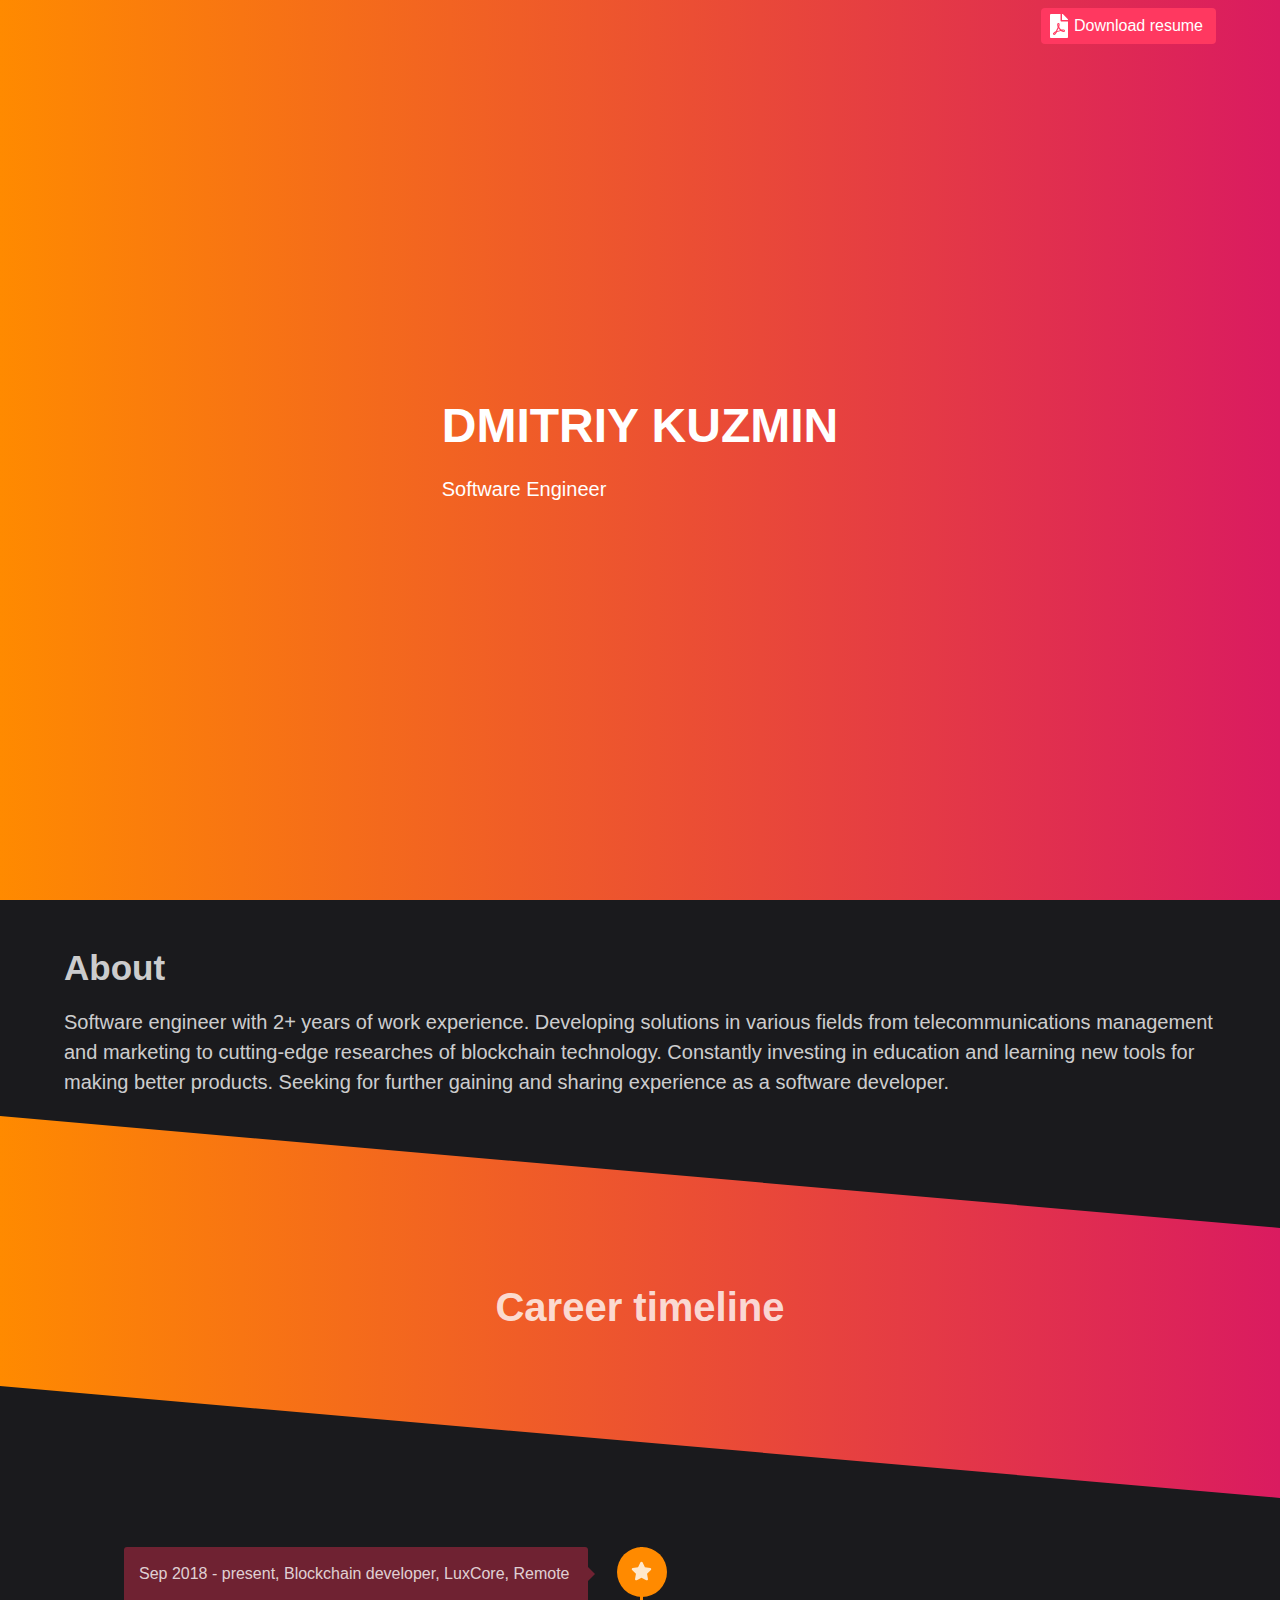
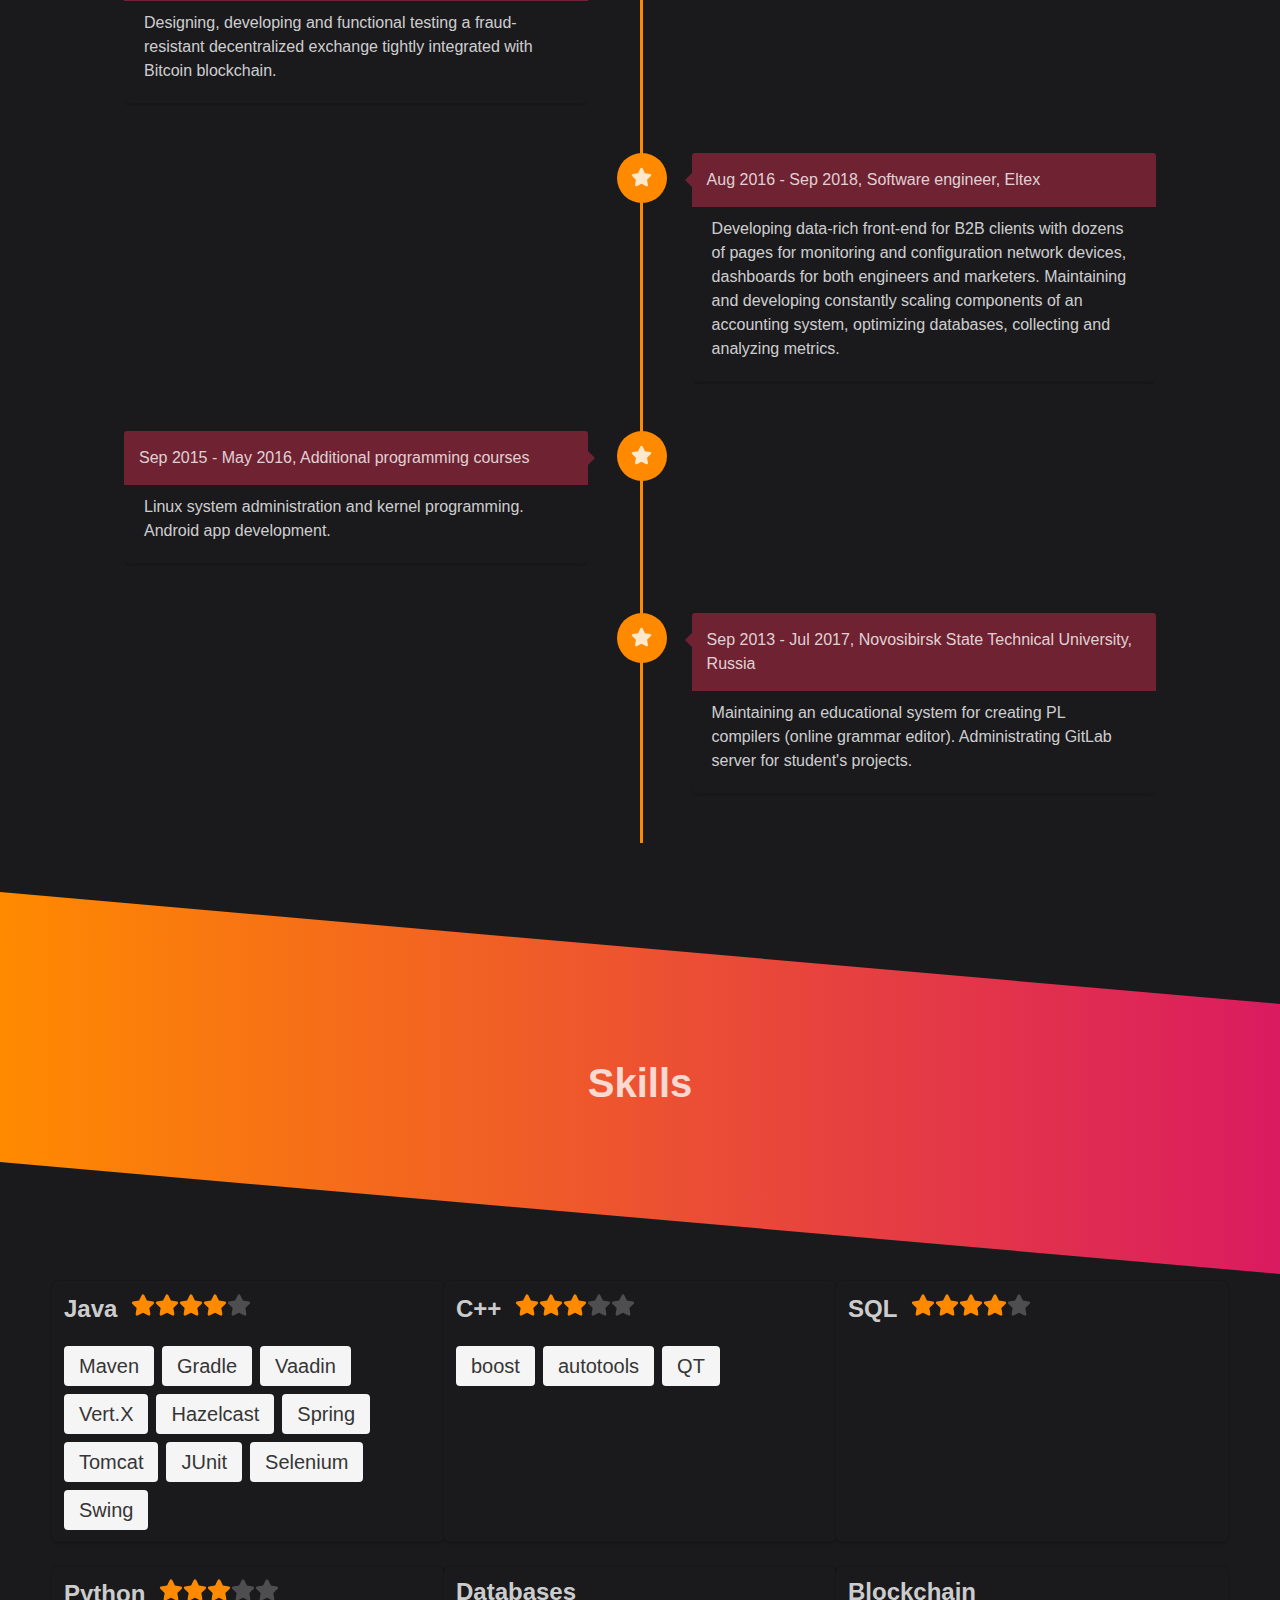
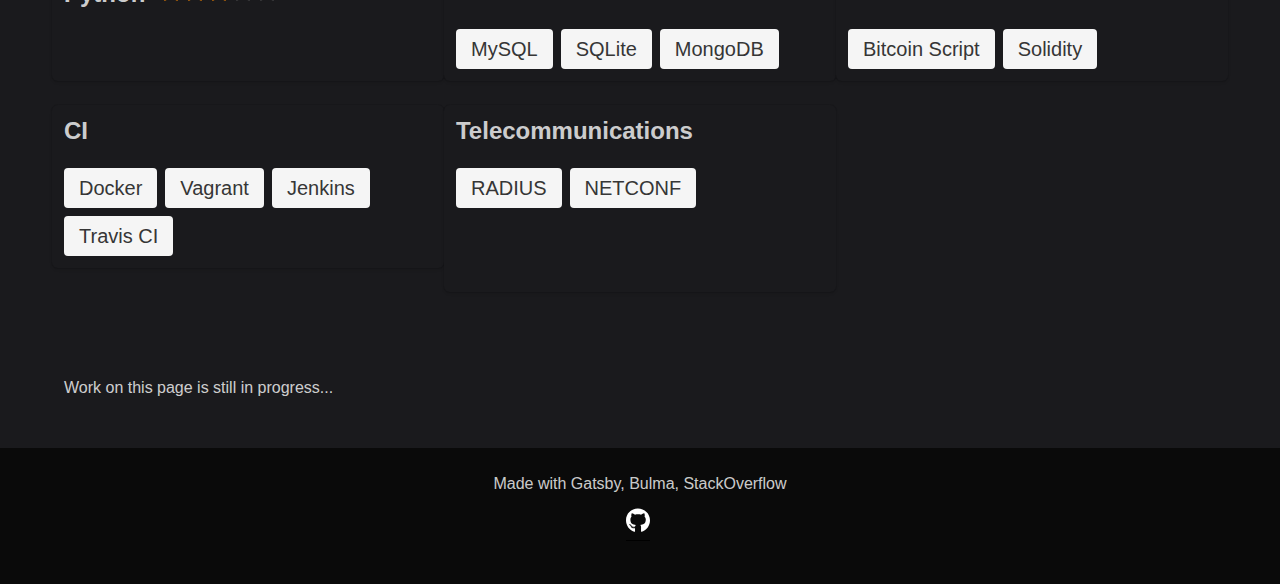
==== commit 61761378: "Deploy xotonic/xotonic.github.com to github.com/xotonic/xotonic.github.com.git:master" ====
--- a/index.html
+++ b/index.html
@@ -1,6 +1,6 @@
-<!DOCTYPE html><html lang="en"><head><meta charSet="utf-8"/><meta http-equiv="x-ua-compatible" content="ie=edge"/><meta name="viewport" content="width=device-width, initial-scale=1, shrink-to-fit=no"/><style data-href="/styles.b99e8d7b271f79a8a82a.css">/*! bulma.io v0.7.5 | MIT License | github.com/jgthms/bulma */@-webkit-keyframes spinAround{0%{-webkit-transform:rotate(0deg);transform:rotate(0deg)}to{-webkit-transform:rotate(359deg);transform:rotate(359deg)}}@keyframes spinAround{0%{-webkit-transform:rotate(0deg);transform:rotate(0deg)}to{-webkit-transform:rotate(359deg);transform:rotate(359deg)}}.breadcrumb,.button,.delete,.file,.is-unselectable,.modal-close,.pagination-ellipsis,.pagination-link,.pagination-next,.pagination-previous,.tabs{-webkit-touch-callout:none;-webkit-user-select:none;-moz-user-select:none;-ms-user-select:none;user-select:none}.navbar-link:not(.is-arrowless):after,.select:not(.is-multiple):not(.is-loading):after{border:3px solid transparent;border-radius:2px;border-right:0;border-top:0;content:" ";display:block;height:.625em;margin-top:-.4375em;pointer-events:none;position:absolute;top:50%;-webkit-transform:rotate(-45deg);transform:rotate(-45deg);-webkit-transform-origin:center;transform-origin:center;width:.625em}.block:not(:last-child),.box:not(:last-child),.breadcrumb:not(:last-child),.content:not(:last-child),.highlight:not(:last-child),.level:not(:last-child),.list:not(:last-child),.message:not(:last-child),.notification:not(:last-child),.progress:not(:last-child),.subtitle:not(:last-child),.table-container:not(:last-child),.table:not(:last-child),.tabs:not(:last-child),.title:not(:last-child){margin-bottom:1.5rem}.delete,.modal-close{-moz-appearance:none;-webkit-appearance:none;background-color:rgba(10,10,10,.2);border:none;border-radius:290486px;cursor:pointer;pointer-events:auto;display:inline-block;flex-grow:0;flex-shrink:0;font-size:0;height:20px;max-height:20px;max-width:20px;min-height:20px;min-width:20px;outline:none;position:relative;vertical-align:top;width:20px}.delete:after,.delete:before,.modal-close:after,.modal-close:before{background-color:#fff;content:"";display:block;left:50%;position:absolute;top:50%;-webkit-transform:translateX(-50%) translateY(-50%) rotate(45deg);transform:translateX(-50%) translateY(-50%) rotate(45deg);-webkit-transform-origin:center center;transform-origin:center center}.delete:before,.modal-close:before{height:2px;width:50%}.delete:after,.modal-close:after{height:50%;width:2px}.delete:focus,.delete:hover,.modal-close:focus,.modal-close:hover{background-color:rgba(10,10,10,.3)}.delete:active,.modal-close:active{background-color:rgba(10,10,10,.4)}.is-small.delete,.is-small.modal-close{height:16px;max-height:16px;max-width:16px;min-height:16px;min-width:16px;width:16px}.is-medium.delete,.is-medium.modal-close{height:24px;max-height:24px;max-width:24px;min-height:24px;min-width:24px;width:24px}.is-large.delete,.is-large.modal-close{height:32px;max-height:32px;max-width:32px;min-height:32px;min-width:32px;width:32px}.button.is-loading:after,.control.is-loading:after,.loader,.select.is-loading:after{-webkit-animation:spinAround .5s linear infinite;animation:spinAround .5s linear infinite;border-radius:290486px;border-color:transparent transparent #dbdbdb #dbdbdb;border-style:solid;border-width:2px;content:"";display:block;height:1em;position:relative;width:1em}.hero-video,.image.is-1by1 .has-ratio,.image.is-1by1 img,.image.is-1by2 .has-ratio,.image.is-1by2 img,.image.is-1by3 .has-ratio,.image.is-1by3 img,.image.is-2by1 .has-ratio,.image.is-2by1 img,.image.is-2by3 .has-ratio,.image.is-2by3 img,.image.is-3by1 .has-ratio,.image.is-3by1 img,.image.is-3by2 .has-ratio,.image.is-3by2 img,.image.is-3by4 .has-ratio,.image.is-3by4 img,.image.is-3by5 .has-ratio,.image.is-3by5 img,.image.is-4by3 .has-ratio,.image.is-4by3 img,.image.is-4by5 .has-ratio,.image.is-4by5 img,.image.is-5by3 .has-ratio,.image.is-5by3 img,.image.is-5by4 .has-ratio,.image.is-5by4 img,.image.is-9by16 .has-ratio,.image.is-9by16 img,.image.is-16by9 .has-ratio,.image.is-16by9 img,.image.is-square .has-ratio,.image.is-square img,.is-overlay,.modal,.modal-background{bottom:0;left:0;position:absolute;right:0;top:0}.button,.file-cta,.file-name,.input,.pagination-ellipsis,.pagination-link,.pagination-next,.pagination-previous,.select select,.textarea{-moz-appearance:none;-webkit-appearance:none;align-items:center;border:1px solid transparent;border-radius:4px;box-shadow:none;display:inline-flex;font-size:1rem;height:2.25em;justify-content:flex-start;line-height:1.5;padding:calc(.375em - 1px) calc(.625em - 1px);position:relative;vertical-align:top}.button:active,.button:focus,.file-cta:active,.file-cta:focus,.file-name:active,.file-name:focus,.input:active,.input:focus,.is-active.button,.is-active.file-cta,.is-active.file-name,.is-active.input,.is-active.pagination-ellipsis,.is-active.pagination-link,.is-active.pagination-next,.is-active.pagination-previous,.is-active.textarea,.is-focused.button,.is-focused.file-cta,.is-focused.file-name,.is-focused.input,.is-focused.pagination-ellipsis,.is-focused.pagination-link,.is-focused.pagination-next,.is-focused.pagination-previous,.is-focused.textarea,.pagination-ellipsis:active,.pagination-ellipsis:focus,.pagination-link:active,.pagination-link:focus,.pagination-next:active,.pagination-next:focus,.pagination-previous:active,.pagination-previous:focus,.select select.is-active,.select select.is-focused,.select select:active,.select select:focus,.textarea:active,.textarea:focus{outline:none}.button[disabled],.file-cta[disabled],.file-name[disabled],.input[disabled],.pagination-ellipsis[disabled],.pagination-link[disabled],.pagination-next[disabled],.pagination-previous[disabled],.select fieldset[disabled] select,.select select[disabled],.textarea[disabled],fieldset[disabled] .button,fieldset[disabled] .file-cta,fieldset[disabled] .file-name,fieldset[disabled] .input,fieldset[disabled] .pagination-ellipsis,fieldset[disabled] .pagination-link,fieldset[disabled] .pagination-next,fieldset[disabled] .pagination-previous,fieldset[disabled] .select select,fieldset[disabled] .textarea{cursor:not-allowed}
+<!DOCTYPE html><html lang="en"><head><meta charSet="utf-8"/><meta http-equiv="x-ua-compatible" content="ie=edge"/><meta name="viewport" content="width=device-width, initial-scale=1, shrink-to-fit=no"/><style data-href="/styles.6cfb8bd058419a3c8297.css">/*! bulma.io v0.7.5 | MIT License | github.com/jgthms/bulma */@-webkit-keyframes spinAround{0%{-webkit-transform:rotate(0deg);transform:rotate(0deg)}to{-webkit-transform:rotate(359deg);transform:rotate(359deg)}}@keyframes spinAround{0%{-webkit-transform:rotate(0deg);transform:rotate(0deg)}to{-webkit-transform:rotate(359deg);transform:rotate(359deg)}}.breadcrumb,.button,.delete,.file,.is-unselectable,.modal-close,.pagination-ellipsis,.pagination-link,.pagination-next,.pagination-previous,.tabs{-webkit-touch-callout:none;-webkit-user-select:none;-moz-user-select:none;-ms-user-select:none;user-select:none}.navbar-link:not(.is-arrowless):after,.select:not(.is-multiple):not(.is-loading):after{border:3px solid transparent;border-radius:2px;border-right:0;border-top:0;content:" ";display:block;height:.625em;margin-top:-.4375em;pointer-events:none;position:absolute;top:50%;-webkit-transform:rotate(-45deg);transform:rotate(-45deg);-webkit-transform-origin:center;transform-origin:center;width:.625em}.block:not(:last-child),.box:not(:last-child),.breadcrumb:not(:last-child),.content:not(:last-child),.highlight:not(:last-child),.level:not(:last-child),.list:not(:last-child),.message:not(:last-child),.notification:not(:last-child),.progress:not(:last-child),.subtitle:not(:last-child),.table-container:not(:last-child),.table:not(:last-child),.tabs:not(:last-child),.title:not(:last-child){margin-bottom:1.5rem}.delete,.modal-close{-moz-appearance:none;-webkit-appearance:none;background-color:rgba(10,10,10,.2);border:none;border-radius:290486px;cursor:pointer;pointer-events:auto;display:inline-block;flex-grow:0;flex-shrink:0;font-size:0;height:20px;max-height:20px;max-width:20px;min-height:20px;min-width:20px;outline:none;position:relative;vertical-align:top;width:20px}.delete:after,.delete:before,.modal-close:after,.modal-close:before{background-color:#fff;content:"";display:block;left:50%;position:absolute;top:50%;-webkit-transform:translateX(-50%) translateY(-50%) rotate(45deg);transform:translateX(-50%) translateY(-50%) rotate(45deg);-webkit-transform-origin:center center;transform-origin:center center}.delete:before,.modal-close:before{height:2px;width:50%}.delete:after,.modal-close:after{height:50%;width:2px}.delete:focus,.delete:hover,.modal-close:focus,.modal-close:hover{background-color:rgba(10,10,10,.3)}.delete:active,.modal-close:active{background-color:rgba(10,10,10,.4)}.is-small.delete,.is-small.modal-close{height:16px;max-height:16px;max-width:16px;min-height:16px;min-width:16px;width:16px}.is-medium.delete,.is-medium.modal-close{height:24px;max-height:24px;max-width:24px;min-height:24px;min-width:24px;width:24px}.is-large.delete,.is-large.modal-close{height:32px;max-height:32px;max-width:32px;min-height:32px;min-width:32px;width:32px}.button.is-loading:after,.control.is-loading:after,.loader,.select.is-loading:after{-webkit-animation:spinAround .5s linear infinite;animation:spinAround .5s linear infinite;border-radius:290486px;border-color:transparent transparent #dbdbdb #dbdbdb;border-style:solid;border-width:2px;content:"";display:block;height:1em;position:relative;width:1em}.hero-video,.image.is-1by1 .has-ratio,.image.is-1by1 img,.image.is-1by2 .has-ratio,.image.is-1by2 img,.image.is-1by3 .has-ratio,.image.is-1by3 img,.image.is-2by1 .has-ratio,.image.is-2by1 img,.image.is-2by3 .has-ratio,.image.is-2by3 img,.image.is-3by1 .has-ratio,.image.is-3by1 img,.image.is-3by2 .has-ratio,.image.is-3by2 img,.image.is-3by4 .has-ratio,.image.is-3by4 img,.image.is-3by5 .has-ratio,.image.is-3by5 img,.image.is-4by3 .has-ratio,.image.is-4by3 img,.image.is-4by5 .has-ratio,.image.is-4by5 img,.image.is-5by3 .has-ratio,.image.is-5by3 img,.image.is-5by4 .has-ratio,.image.is-5by4 img,.image.is-9by16 .has-ratio,.image.is-9by16 img,.image.is-16by9 .has-ratio,.image.is-16by9 img,.image.is-square .has-ratio,.image.is-square img,.is-overlay,.modal,.modal-background{bottom:0;left:0;position:absolute;right:0;top:0}.button,.file-cta,.file-name,.input,.pagination-ellipsis,.pagination-link,.pagination-next,.pagination-previous,.select select,.textarea{-moz-appearance:none;-webkit-appearance:none;align-items:center;border:1px solid transparent;border-radius:4px;box-shadow:none;display:inline-flex;font-size:1rem;height:2.25em;justify-content:flex-start;line-height:1.5;padding:calc(.375em - 1px) calc(.625em - 1px);position:relative;vertical-align:top}.button:active,.button:focus,.file-cta:active,.file-cta:focus,.file-name:active,.file-name:focus,.input:active,.input:focus,.is-active.button,.is-active.file-cta,.is-active.file-name,.is-active.input,.is-active.pagination-ellipsis,.is-active.pagination-link,.is-active.pagination-next,.is-active.pagination-previous,.is-active.textarea,.is-focused.button,.is-focused.file-cta,.is-focused.file-name,.is-focused.input,.is-focused.pagination-ellipsis,.is-focused.pagination-link,.is-focused.pagination-next,.is-focused.pagination-previous,.is-focused.textarea,.pagination-ellipsis:active,.pagination-ellipsis:focus,.pagination-link:active,.pagination-link:focus,.pagination-next:active,.pagination-next:focus,.pagination-previous:active,.pagination-previous:focus,.select select.is-active,.select select.is-focused,.select select:active,.select select:focus,.textarea:active,.textarea:focus{outline:none}.button[disabled],.file-cta[disabled],.file-name[disabled],.input[disabled],.pagination-ellipsis[disabled],.pagination-link[disabled],.pagination-next[disabled],.pagination-previous[disabled],.select fieldset[disabled] select,.select select[disabled],.textarea[disabled],fieldset[disabled] .button,fieldset[disabled] .file-cta,fieldset[disabled] .file-name,fieldset[disabled] .input,fieldset[disabled] .pagination-ellipsis,fieldset[disabled] .pagination-link,fieldset[disabled] .pagination-next,fieldset[disabled] .pagination-previous,fieldset[disabled] .select select,fieldset[disabled] .textarea{cursor:not-allowed}
 
-/*! minireset.css v0.0.4 | MIT License | github.com/jgthms/minireset.css */blockquote,body,dd,dl,dt,fieldset,figure,h1,h2,h3,h4,h5,h6,hr,html,iframe,legend,li,ol,p,pre,textarea,ul{margin:0;padding:0}h1,h2,h3,h4,h5,h6{font-size:100%;font-weight:400}ul{list-style:none}button,input,select,textarea{margin:0}html{box-sizing:border-box}*,:after,:before{box-sizing:inherit}embed,iframe,img,object,video{height:auto;max-width:100%}audio{max-width:100%}iframe{border:0}table{border-collapse:collapse;border-spacing:0}td,th{padding:0}td:not([align]),th:not([align]){text-align:left}html{background-color:#1a1a1d;font-size:16px;-moz-osx-font-smoothing:grayscale;-webkit-font-smoothing:antialiased;min-width:300px;overflow-x:hidden;overflow-y:scroll;text-rendering:optimizeLegibility;-webkit-text-size-adjust:100%;-ms-text-size-adjust:100%;text-size-adjust:100%}article,aside,figure,footer,header,hgroup,section{display:block}body,button,input,select,textarea{font-family:BlinkMacSystemFont,-apple-system,Segoe UI,Roboto,Oxygen,Ubuntu,Cantarell,Fira Sans,Droid Sans,Helvetica Neue,Helvetica,Arial,sans-serif}code,pre{-moz-osx-font-smoothing:auto;-webkit-font-smoothing:auto;font-family:monospace}body{color:hsla(0,0%,100%,.8);font-size:1em;font-weight:400;line-height:1.5}a{color:#3273dc;cursor:pointer;text-decoration:none}a strong{color:currentColor}a:hover{color:#363636}code{color:#ff3860;font-size:.875em;font-weight:400;padding:.25em .5em}code,hr{background-color:#1a1a1d}hr{border:none;display:block;height:2px;margin:1.5rem 0}img{height:auto;max-width:100%}input[type=checkbox],input[type=radio]{vertical-align:baseline}small{font-size:.875em}span{font-style:inherit;font-weight:inherit}strong{color:hsla(0,0%,100%,.8);font-weight:700}fieldset{border:none}pre{-webkit-overflow-scrolling:touch;background-color:#1a1a1d;color:hsla(0,0%,100%,.8);font-size:.875em;overflow-x:auto;padding:1.25rem 1.5rem;white-space:pre;word-wrap:normal}pre code{background-color:transparent;color:currentColor;font-size:1em;padding:0}table td,table th{vertical-align:top}table td:not([align]),table th:not([align]){text-align:left}table th{color:hsla(0,0%,100%,.8)}.is-clearfix:after{clear:both;content:" ";display:table}.is-pulled-left{float:left!important}.is-pulled-right{float:right!important}.is-clipped{overflow:hidden!important}.is-size-1{font-size:3rem!important}.is-size-2{font-size:2.5rem!important}.is-size-3{font-size:2rem!important}.is-size-4{font-size:1.5rem!important}.is-size-5{font-size:1.25rem!important}.is-size-6{font-size:1rem!important}.is-size-7{font-size:.75rem!important}@media screen and (max-width:768px){.is-size-1-mobile{font-size:3rem!important}.is-size-2-mobile{font-size:2.5rem!important}.is-size-3-mobile{font-size:2rem!important}.is-size-4-mobile{font-size:1.5rem!important}.is-size-5-mobile{font-size:1.25rem!important}.is-size-6-mobile{font-size:1rem!important}.is-size-7-mobile{font-size:.75rem!important}}@media print,screen and (min-width:769px){.is-size-1-tablet{font-size:3rem!important}.is-size-2-tablet{font-size:2.5rem!important}.is-size-3-tablet{font-size:2rem!important}.is-size-4-tablet{font-size:1.5rem!important}.is-size-5-tablet{font-size:1.25rem!important}.is-size-6-tablet{font-size:1rem!important}.is-size-7-tablet{font-size:.75rem!important}}@media screen and (max-width:1023px){.is-size-1-touch{font-size:3rem!important}.is-size-2-touch{font-size:2.5rem!important}.is-size-3-touch{font-size:2rem!important}.is-size-4-touch{font-size:1.5rem!important}.is-size-5-touch{font-size:1.25rem!important}.is-size-6-touch{font-size:1rem!important}.is-size-7-touch{font-size:.75rem!important}}@media screen and (min-width:1024px){.is-size-1-desktop{font-size:3rem!important}.is-size-2-desktop{font-size:2.5rem!important}.is-size-3-desktop{font-size:2rem!important}.is-size-4-desktop{font-size:1.5rem!important}.is-size-5-desktop{font-size:1.25rem!important}.is-size-6-desktop{font-size:1rem!important}.is-size-7-desktop{font-size:.75rem!important}}@media screen and (min-width:1216px){.is-size-1-widescreen{font-size:3rem!important}.is-size-2-widescreen{font-size:2.5rem!important}.is-size-3-widescreen{font-size:2rem!important}.is-size-4-widescreen{font-size:1.5rem!important}.is-size-5-widescreen{font-size:1.25rem!important}.is-size-6-widescreen{font-size:1rem!important}.is-size-7-widescreen{font-size:.75rem!important}}@media screen and (min-width:1408px){.is-size-1-fullhd{font-size:3rem!important}.is-size-2-fullhd{font-size:2.5rem!important}.is-size-3-fullhd{font-size:2rem!important}.is-size-4-fullhd{font-size:1.5rem!important}.is-size-5-fullhd{font-size:1.25rem!important}.is-size-6-fullhd{font-size:1rem!important}.is-size-7-fullhd{font-size:.75rem!important}}.has-text-centered{text-align:center!important}.has-text-justified{text-align:justify!important}.has-text-left{text-align:left!important}.has-text-right{text-align:right!important}@media screen and (max-width:768px){.has-text-centered-mobile{text-align:center!important}}@media print,screen and (min-width:769px){.has-text-centered-tablet{text-align:center!important}}@media screen and (min-width:769px) and (max-width:1023px){.has-text-centered-tablet-only{text-align:center!important}}@media screen and (max-width:1023px){.has-text-centered-touch{text-align:center!important}}@media screen and (min-width:1024px){.has-text-centered-desktop{text-align:center!important}}@media screen and (min-width:1024px) and (max-width:1215px){.has-text-centered-desktop-only{text-align:center!important}}@media screen and (min-width:1216px){.has-text-centered-widescreen{text-align:center!important}}@media screen and (min-width:1216px) and (max-width:1407px){.has-text-centered-widescreen-only{text-align:center!important}}@media screen and (min-width:1408px){.has-text-centered-fullhd{text-align:center!important}}@media screen and (max-width:768px){.has-text-justified-mobile{text-align:justify!important}}@media print,screen and (min-width:769px){.has-text-justified-tablet{text-align:justify!important}}@media screen and (min-width:769px) and (max-width:1023px){.has-text-justified-tablet-only{text-align:justify!important}}@media screen and (max-width:1023px){.has-text-justified-touch{text-align:justify!important}}@media screen and (min-width:1024px){.has-text-justified-desktop{text-align:justify!important}}@media screen and (min-width:1024px) and (max-width:1215px){.has-text-justified-desktop-only{text-align:justify!important}}@media screen and (min-width:1216px){.has-text-justified-widescreen{text-align:justify!important}}@media screen and (min-width:1216px) and (max-width:1407px){.has-text-justified-widescreen-only{text-align:justify!important}}@media screen and (min-width:1408px){.has-text-justified-fullhd{text-align:justify!important}}@media screen and (max-width:768px){.has-text-left-mobile{text-align:left!important}}@media print,screen and (min-width:769px){.has-text-left-tablet{text-align:left!important}}@media screen and (min-width:769px) and (max-width:1023px){.has-text-left-tablet-only{text-align:left!important}}@media screen and (max-width:1023px){.has-text-left-touch{text-align:left!important}}@media screen and (min-width:1024px){.has-text-left-desktop{text-align:left!important}}@media screen and (min-width:1024px) and (max-width:1215px){.has-text-left-desktop-only{text-align:left!important}}@media screen and (min-width:1216px){.has-text-left-widescreen{text-align:left!important}}@media screen and (min-width:1216px) and (max-width:1407px){.has-text-left-widescreen-only{text-align:left!important}}@media screen and (min-width:1408px){.has-text-left-fullhd{text-align:left!important}}@media screen and (max-width:768px){.has-text-right-mobile{text-align:right!important}}@media print,screen and (min-width:769px){.has-text-right-tablet{text-align:right!important}}@media screen and (min-width:769px) and (max-width:1023px){.has-text-right-tablet-only{text-align:right!important}}@media screen and (max-width:1023px){.has-text-right-touch{text-align:right!important}}@media screen and (min-width:1024px){.has-text-right-desktop{text-align:right!important}}@media screen and (min-width:1024px) and (max-width:1215px){.has-text-right-desktop-only{text-align:right!important}}@media screen and (min-width:1216px){.has-text-right-widescreen{text-align:right!important}}@media screen and (min-width:1216px) and (max-width:1407px){.has-text-right-widescreen-only{text-align:right!important}}@media screen and (min-width:1408px){.has-text-right-fullhd{text-align:right!important}}.is-capitalized{text-transform:capitalize!important}.is-lowercase{text-transform:lowercase!important}.is-uppercase{text-transform:uppercase!important}.is-italic{font-style:italic!important}.has-text-white{color:#fff!important}a.has-text-white:focus,a.has-text-white:hover{color:#e6e6e6!important}.has-background-white{background-color:#fff!important}.has-text-black{color:#0a0a0a!important}a.has-text-black:focus,a.has-text-black:hover{color:#000!important}.has-background-black{background-color:#0a0a0a!important}.has-text-light{color:#f5f5f5!important}a.has-text-light:focus,a.has-text-light:hover{color:#dbdbdb!important}.has-background-light{background-color:#f5f5f5!important}.has-text-dark{color:#363636!important}a.has-text-dark:focus,a.has-text-dark:hover{color:#1c1c1c!important}.has-background-dark{background-color:#363636!important}.has-text-primary{color:#00d1b2!important}a.has-text-primary:focus,a.has-text-primary:hover{color:#009e86!important}.has-background-primary{background-color:#00d1b2!important}.has-text-link{color:#3273dc!important}a.has-text-link:focus,a.has-text-link:hover{color:#205bbc!important}.has-background-link{background-color:#3273dc!important}.has-text-info{color:#209cee!important}a.has-text-info:focus,a.has-text-info:hover{color:#0f81cc!important}.has-background-info{background-color:#209cee!important}.has-text-success{color:#23d160!important}a.has-text-success:focus,a.has-text-success:hover{color:#1ca64c!important}.has-background-success{background-color:#23d160!important}.has-text-warning{color:#ffdd57!important}a.has-text-warning:focus,a.has-text-warning:hover{color:#ffd324!important}.has-background-warning{background-color:#ffdd57!important}.has-text-danger{color:#ff3860!important}a.has-text-danger:focus,a.has-text-danger:hover{color:#ff0537!important}.has-background-danger{background-color:#ff3860!important}.has-text-black-bis{color:#121212!important}.has-background-black-bis{background-color:#121212!important}.has-text-black-ter{color:#242424!important}.has-background-black-ter{background-color:#242424!important}.has-text-grey-darker{color:#363636!important}.has-background-grey-darker{background-color:#363636!important}.has-text-grey-dark{color:#4a4a4a!important}.has-background-grey-dark{background-color:#4a4a4a!important}.has-text-grey{color:#7a7a7a!important}.has-background-grey{background-color:#7a7a7a!important}.has-text-grey-light{color:#b5b5b5!important}.has-background-grey-light{background-color:#b5b5b5!important}.has-text-grey-lighter{color:#dbdbdb!important}.has-background-grey-lighter{background-color:#dbdbdb!important}.has-text-white-ter{color:#f5f5f5!important}.has-background-white-ter{background-color:#f5f5f5!important}.has-text-white-bis{color:#fafafa!important}.has-background-white-bis{background-color:#fafafa!important}.has-text-weight-light{font-weight:300!important}.has-text-weight-normal{font-weight:400!important}.has-text-weight-medium{font-weight:500!important}.has-text-weight-semibold{font-weight:600!important}.has-text-weight-bold{font-weight:700!important}.is-family-primary,.is-family-sans-serif,.is-family-secondary{font-family:BlinkMacSystemFont,-apple-system,Segoe UI,Roboto,Oxygen,Ubuntu,Cantarell,Fira Sans,Droid Sans,Helvetica Neue,Helvetica,Arial,sans-serif!important}.is-family-code,.is-family-monospace{font-family:monospace!important}.is-block{display:block!important}@media screen and (max-width:768px){.is-block-mobile{display:block!important}}@media print,screen and (min-width:769px){.is-block-tablet{display:block!important}}@media screen and (min-width:769px) and (max-width:1023px){.is-block-tablet-only{display:block!important}}@media screen and (max-width:1023px){.is-block-touch{display:block!important}}@media screen and (min-width:1024px){.is-block-desktop{display:block!important}}@media screen and (min-width:1024px) and (max-width:1215px){.is-block-desktop-only{display:block!important}}@media screen and (min-width:1216px){.is-block-widescreen{display:block!important}}@media screen and (min-width:1216px) and (max-width:1407px){.is-block-widescreen-only{display:block!important}}@media screen and (min-width:1408px){.is-block-fullhd{display:block!important}}.is-flex{display:flex!important}@media screen and (max-width:768px){.is-flex-mobile{display:flex!important}}@media print,screen and (min-width:769px){.is-flex-tablet{display:flex!important}}@media screen and (min-width:769px) and (max-width:1023px){.is-flex-tablet-only{display:flex!important}}@media screen and (max-width:1023px){.is-flex-touch{display:flex!important}}@media screen and (min-width:1024px){.is-flex-desktop{display:flex!important}}@media screen and (min-width:1024px) and (max-width:1215px){.is-flex-desktop-only{display:flex!important}}@media screen and (min-width:1216px){.is-flex-widescreen{display:flex!important}}@media screen and (min-width:1216px) and (max-width:1407px){.is-flex-widescreen-only{display:flex!important}}@media screen and (min-width:1408px){.is-flex-fullhd{display:flex!important}}.is-inline{display:inline!important}@media screen and (max-width:768px){.is-inline-mobile{display:inline!important}}@media print,screen and (min-width:769px){.is-inline-tablet{display:inline!important}}@media screen and (min-width:769px) and (max-width:1023px){.is-inline-tablet-only{display:inline!important}}@media screen and (max-width:1023px){.is-inline-touch{display:inline!important}}@media screen and (min-width:1024px){.is-inline-desktop{display:inline!important}}@media screen and (min-width:1024px) and (max-width:1215px){.is-inline-desktop-only{display:inline!important}}@media screen and (min-width:1216px){.is-inline-widescreen{display:inline!important}}@media screen and (min-width:1216px) and (max-width:1407px){.is-inline-widescreen-only{display:inline!important}}@media screen and (min-width:1408px){.is-inline-fullhd{display:inline!important}}.is-inline-block{display:inline-block!important}@media screen and (max-width:768px){.is-inline-block-mobile{display:inline-block!important}}@media print,screen and (min-width:769px){.is-inline-block-tablet{display:inline-block!important}}@media screen and (min-width:769px) and (max-width:1023px){.is-inline-block-tablet-only{display:inline-block!important}}@media screen and (max-width:1023px){.is-inline-block-touch{display:inline-block!important}}@media screen and (min-width:1024px){.is-inline-block-desktop{display:inline-block!important}}@media screen and (min-width:1024px) and (max-width:1215px){.is-inline-block-desktop-only{display:inline-block!important}}@media screen and (min-width:1216px){.is-inline-block-widescreen{display:inline-block!important}}@media screen and (min-width:1216px) and (max-width:1407px){.is-inline-block-widescreen-only{display:inline-block!important}}@media screen and (min-width:1408px){.is-inline-block-fullhd{display:inline-block!important}}.is-inline-flex{display:inline-flex!important}@media screen and (max-width:768px){.is-inline-flex-mobile{display:inline-flex!important}}@media print,screen and (min-width:769px){.is-inline-flex-tablet{display:inline-flex!important}}@media screen and (min-width:769px) and (max-width:1023px){.is-inline-flex-tablet-only{display:inline-flex!important}}@media screen and (max-width:1023px){.is-inline-flex-touch{display:inline-flex!important}}@media screen and (min-width:1024px){.is-inline-flex-desktop{display:inline-flex!important}}@media screen and (min-width:1024px) and (max-width:1215px){.is-inline-flex-desktop-only{display:inline-flex!important}}@media screen and (min-width:1216px){.is-inline-flex-widescreen{display:inline-flex!important}}@media screen and (min-width:1216px) and (max-width:1407px){.is-inline-flex-widescreen-only{display:inline-flex!important}}@media screen and (min-width:1408px){.is-inline-flex-fullhd{display:inline-flex!important}}.is-hidden{display:none!important}.is-sr-only{border:none!important;clip:rect(0,0,0,0)!important;height:.01em!important;overflow:hidden!important;padding:0!important;position:absolute!important;white-space:nowrap!important;width:.01em!important}@media screen and (max-width:768px){.is-hidden-mobile{display:none!important}}@media print,screen and (min-width:769px){.is-hidden-tablet{display:none!important}}@media screen and (min-width:769px) and (max-width:1023px){.is-hidden-tablet-only{display:none!important}}@media screen and (max-width:1023px){.is-hidden-touch{display:none!important}}@media screen and (min-width:1024px){.is-hidden-desktop{display:none!important}}@media screen and (min-width:1024px) and (max-width:1215px){.is-hidden-desktop-only{display:none!important}}@media screen and (min-width:1216px){.is-hidden-widescreen{display:none!important}}@media screen and (min-width:1216px) and (max-width:1407px){.is-hidden-widescreen-only{display:none!important}}@media screen and (min-width:1408px){.is-hidden-fullhd{display:none!important}}.is-invisible{visibility:hidden!important}@media screen and (max-width:768px){.is-invisible-mobile{visibility:hidden!important}}@media print,screen and (min-width:769px){.is-invisible-tablet{visibility:hidden!important}}@media screen and (min-width:769px) and (max-width:1023px){.is-invisible-tablet-only{visibility:hidden!important}}@media screen and (max-width:1023px){.is-invisible-touch{visibility:hidden!important}}@media screen and (min-width:1024px){.is-invisible-desktop{visibility:hidden!important}}@media screen and (min-width:1024px) and (max-width:1215px){.is-invisible-desktop-only{visibility:hidden!important}}@media screen and (min-width:1216px){.is-invisible-widescreen{visibility:hidden!important}}@media screen and (min-width:1216px) and (max-width:1407px){.is-invisible-widescreen-only{visibility:hidden!important}}@media screen and (min-width:1408px){.is-invisible-fullhd{visibility:hidden!important}}.is-marginless{margin:0!important}.is-paddingless{padding:0!important}.is-radiusless{border-radius:0!important}.is-shadowless{box-shadow:none!important}.is-relative{position:relative!important}.box{background-color:#1a1a1d;border-radius:6px;box-shadow:0 2px 3px rgba(10,10,10,.1),0 0 0 1px rgba(10,10,10,.1);color:hsla(0,0%,100%,.8);display:block;padding:1.25rem}a.box:focus,a.box:hover{box-shadow:0 2px 3px rgba(10,10,10,.1),0 0 0 1px #3273dc}a.box:active{box-shadow:inset 0 1px 2px rgba(10,10,10,.2),0 0 0 1px #3273dc}.button{background-color:#fff;border-color:#dbdbdb;border-width:1px;color:#363636;cursor:pointer;justify-content:center;padding:calc(.375em - 1px) .75em;text-align:center;white-space:nowrap}.button strong{color:inherit}.button .icon,.button .icon.is-large,.button .icon.is-medium,.button .icon.is-small{height:1.5em;width:1.5em}.button .icon:first-child:not(:last-child){margin-left:calc(-.375em - 1px);margin-right:.1875em}.button .icon:last-child:not(:first-child){margin-left:.1875em;margin-right:calc(-.375em - 1px)}.button .icon:first-child:last-child{margin-left:calc(-.375em - 1px);margin-right:calc(-.375em - 1px)}.button.is-hovered,.button:hover{border-color:#b5b5b5;color:#363636}.button.is-focused,.button:focus{border-color:#3273dc;color:#363636}.button.is-focused:not(:active),.button:focus:not(:active){box-shadow:0 0 0 .125em rgba(50,115,220,.25)}.button.is-active,.button:active{border-color:#4a4a4a;color:#363636}.button.is-text{background-color:transparent;border-color:transparent;color:hsla(0,0%,100%,.8);text-decoration:underline}.button.is-text.is-focused,.button.is-text.is-hovered,.button.is-text:focus,.button.is-text:hover{background-color:#1a1a1d;color:hsla(0,0%,100%,.8)}.button.is-text.is-active,.button.is-text:active{background-color:#0e0e10;color:hsla(0,0%,100%,.8)}.button.is-text[disabled],fieldset[disabled] .button.is-text{background-color:transparent;border-color:transparent;box-shadow:none}.button.is-white{background-color:#fff;border-color:transparent;color:#0a0a0a}.button.is-white.is-hovered,.button.is-white:hover{background-color:#f9f9f9;border-color:transparent;color:#0a0a0a}.button.is-white.is-focused,.button.is-white:focus{border-color:transparent;color:#0a0a0a}.button.is-white.is-focused:not(:active),.button.is-white:focus:not(:active){box-shadow:0 0 0 .125em hsla(0,0%,100%,.25)}.button.is-white.is-active,.button.is-white:active{background-color:#f2f2f2;border-color:transparent;color:#0a0a0a}.button.is-white[disabled],fieldset[disabled] .button.is-white{background-color:#fff;border-color:transparent;box-shadow:none}.button.is-white.is-inverted{background-color:#0a0a0a;color:#fff}.button.is-white.is-inverted.is-hovered,.button.is-white.is-inverted:hover{background-color:#000}.button.is-white.is-inverted[disabled],fieldset[disabled] .button.is-white.is-inverted{background-color:#0a0a0a;border-color:transparent;box-shadow:none;color:#fff}.button.is-white.is-loading:after{border-color:transparent transparent #0a0a0a #0a0a0a!important}.button.is-white.is-outlined{background-color:transparent;border-color:#fff;color:#fff}.button.is-white.is-outlined.is-focused,.button.is-white.is-outlined.is-hovered,.button.is-white.is-outlined:focus,.button.is-white.is-outlined:hover{background-color:#fff;border-color:#fff;color:#0a0a0a}.button.is-white.is-outlined.is-loading:after{border-color:transparent transparent #fff #fff!important}.button.is-white.is-outlined.is-loading.is-focused:after,.button.is-white.is-outlined.is-loading.is-hovered:after,.button.is-white.is-outlined.is-loading:focus:after,.button.is-white.is-outlined.is-loading:hover:after{border-color:transparent transparent #0a0a0a #0a0a0a!important}.button.is-white.is-outlined[disabled],fieldset[disabled] .button.is-white.is-outlined{background-color:transparent;border-color:#fff;box-shadow:none;color:#fff}.button.is-white.is-inverted.is-outlined{background-color:transparent;border-color:#0a0a0a;color:#0a0a0a}.button.is-white.is-inverted.is-outlined.is-focused,.button.is-white.is-inverted.is-outlined.is-hovered,.button.is-white.is-inverted.is-outlined:focus,.button.is-white.is-inverted.is-outlined:hover{background-color:#0a0a0a;color:#fff}.button.is-white.is-inverted.is-outlined.is-loading.is-focused:after,.button.is-white.is-inverted.is-outlined.is-loading.is-hovered:after,.button.is-white.is-inverted.is-outlined.is-loading:focus:after,.button.is-white.is-inverted.is-outlined.is-loading:hover:after{border-color:transparent transparent #fff #fff!important}.button.is-white.is-inverted.is-outlined[disabled],fieldset[disabled] .button.is-white.is-inverted.is-outlined{background-color:transparent;border-color:#0a0a0a;box-shadow:none;color:#0a0a0a}.button.is-black{background-color:#0a0a0a;border-color:transparent;color:#fff}.button.is-black.is-hovered,.button.is-black:hover{background-color:#040404;border-color:transparent;color:#fff}.button.is-black.is-focused,.button.is-black:focus{border-color:transparent;color:#fff}.button.is-black.is-focused:not(:active),.button.is-black:focus:not(:active){box-shadow:0 0 0 .125em rgba(10,10,10,.25)}.button.is-black.is-active,.button.is-black:active{background-color:#000;border-color:transparent;color:#fff}.button.is-black[disabled],fieldset[disabled] .button.is-black{background-color:#0a0a0a;border-color:transparent;box-shadow:none}.button.is-black.is-inverted{background-color:#fff;color:#0a0a0a}.button.is-black.is-inverted.is-hovered,.button.is-black.is-inverted:hover{background-color:#f2f2f2}.button.is-black.is-inverted[disabled],fieldset[disabled] .button.is-black.is-inverted{background-color:#fff;border-color:transparent;box-shadow:none;color:#0a0a0a}.button.is-black.is-loading:after{border-color:transparent transparent #fff #fff!important}.button.is-black.is-outlined{background-color:transparent;border-color:#0a0a0a;color:#0a0a0a}.button.is-black.is-outlined.is-focused,.button.is-black.is-outlined.is-hovered,.button.is-black.is-outlined:focus,.button.is-black.is-outlined:hover{background-color:#0a0a0a;border-color:#0a0a0a;color:#fff}.button.is-black.is-outlined.is-loading:after{border-color:transparent transparent #0a0a0a #0a0a0a!important}.button.is-black.is-outlined.is-loading.is-focused:after,.button.is-black.is-outlined.is-loading.is-hovered:after,.button.is-black.is-outlined.is-loading:focus:after,.button.is-black.is-outlined.is-loading:hover:after{border-color:transparent transparent #fff #fff!important}.button.is-black.is-outlined[disabled],fieldset[disabled] .button.is-black.is-outlined{background-color:transparent;border-color:#0a0a0a;box-shadow:none;color:#0a0a0a}.button.is-black.is-inverted.is-outlined{background-color:transparent;border-color:#fff;color:#fff}.button.is-black.is-inverted.is-outlined.is-focused,.button.is-black.is-inverted.is-outlined.is-hovered,.button.is-black.is-inverted.is-outlined:focus,.button.is-black.is-inverted.is-outlined:hover{background-color:#fff;color:#0a0a0a}.button.is-black.is-inverted.is-outlined.is-loading.is-focused:after,.button.is-black.is-inverted.is-outlined.is-loading.is-hovered:after,.button.is-black.is-inverted.is-outlined.is-loading:focus:after,.button.is-black.is-inverted.is-outlined.is-loading:hover:after{border-color:transparent transparent #0a0a0a #0a0a0a!important}.button.is-black.is-inverted.is-outlined[disabled],fieldset[disabled] .button.is-black.is-inverted.is-outlined{background-color:transparent;border-color:#fff;box-shadow:none;color:#fff}.button.is-light{background-color:#f5f5f5;border-color:transparent;color:#363636}.button.is-light.is-hovered,.button.is-light:hover{background-color:#eee;border-color:transparent;color:#363636}.button.is-light.is-focused,.button.is-light:focus{border-color:transparent;color:#363636}.button.is-light.is-focused:not(:active),.button.is-light:focus:not(:active){box-shadow:0 0 0 .125em hsla(0,0%,96.1%,.25)}.button.is-light.is-active,.button.is-light:active{background-color:#e8e8e8;border-color:transparent;color:#363636}.button.is-light[disabled],fieldset[disabled] .button.is-light{background-color:#f5f5f5;border-color:transparent;box-shadow:none}.button.is-light.is-inverted{background-color:#363636;color:#f5f5f5}.button.is-light.is-inverted.is-hovered,.button.is-light.is-inverted:hover{background-color:#292929}.button.is-light.is-inverted[disabled],fieldset[disabled] .button.is-light.is-inverted{background-color:#363636;border-color:transparent;box-shadow:none;color:#f5f5f5}.button.is-light.is-loading:after{border-color:transparent transparent #363636 #363636!important}.button.is-light.is-outlined{background-color:transparent;border-color:#f5f5f5;color:#f5f5f5}.button.is-light.is-outlined.is-focused,.button.is-light.is-outlined.is-hovered,.button.is-light.is-outlined:focus,.button.is-light.is-outlined:hover{background-color:#f5f5f5;border-color:#f5f5f5;color:#363636}.button.is-light.is-outlined.is-loading:after{border-color:transparent transparent #f5f5f5 #f5f5f5!important}.button.is-light.is-outlined.is-loading.is-focused:after,.button.is-light.is-outlined.is-loading.is-hovered:after,.button.is-light.is-outlined.is-loading:focus:after,.button.is-light.is-outlined.is-loading:hover:after{border-color:transparent transparent #363636 #363636!important}.button.is-light.is-outlined[disabled],fieldset[disabled] .button.is-light.is-outlined{background-color:transparent;border-color:#f5f5f5;box-shadow:none;color:#f5f5f5}.button.is-light.is-inverted.is-outlined{background-color:transparent;border-color:#363636;color:#363636}.button.is-light.is-inverted.is-outlined.is-focused,.button.is-light.is-inverted.is-outlined.is-hovered,.button.is-light.is-inverted.is-outlined:focus,.button.is-light.is-inverted.is-outlined:hover{background-color:#363636;color:#f5f5f5}.button.is-light.is-inverted.is-outlined.is-loading.is-focused:after,.button.is-light.is-inverted.is-outlined.is-loading.is-hovered:after,.button.is-light.is-inverted.is-outlined.is-loading:focus:after,.button.is-light.is-inverted.is-outlined.is-loading:hover:after{border-color:transparent transparent #f5f5f5 #f5f5f5!important}.button.is-light.is-inverted.is-outlined[disabled],fieldset[disabled] .button.is-light.is-inverted.is-outlined{background-color:transparent;border-color:#363636;box-shadow:none;color:#363636}.button.is-dark{background-color:#363636;border-color:transparent;color:#f5f5f5}.button.is-dark.is-hovered,.button.is-dark:hover{background-color:#2f2f2f;border-color:transparent;color:#f5f5f5}.button.is-dark.is-focused,.button.is-dark:focus{border-color:transparent;color:#f5f5f5}.button.is-dark.is-focused:not(:active),.button.is-dark:focus:not(:active){box-shadow:0 0 0 .125em rgba(54,54,54,.25)}.button.is-dark.is-active,.button.is-dark:active{background-color:#292929;border-color:transparent;color:#f5f5f5}.button.is-dark[disabled],fieldset[disabled] .button.is-dark{background-color:#363636;border-color:transparent;box-shadow:none}.button.is-dark.is-inverted{background-color:#f5f5f5;color:#363636}.button.is-dark.is-inverted.is-hovered,.button.is-dark.is-inverted:hover{background-color:#e8e8e8}.button.is-dark.is-inverted[disabled],fieldset[disabled] .button.is-dark.is-inverted{background-color:#f5f5f5;border-color:transparent;box-shadow:none;color:#363636}.button.is-dark.is-loading:after{border-color:transparent transparent #f5f5f5 #f5f5f5!important}.button.is-dark.is-outlined{background-color:transparent;border-color:#363636;color:#363636}.button.is-dark.is-outlined.is-focused,.button.is-dark.is-outlined.is-hovered,.button.is-dark.is-outlined:focus,.button.is-dark.is-outlined:hover{background-color:#363636;border-color:#363636;color:#f5f5f5}.button.is-dark.is-outlined.is-loading:after{border-color:transparent transparent #363636 #363636!important}.button.is-dark.is-outlined.is-loading.is-focused:after,.button.is-dark.is-outlined.is-loading.is-hovered:after,.button.is-dark.is-outlined.is-loading:focus:after,.button.is-dark.is-outlined.is-loading:hover:after{border-color:transparent transparent #f5f5f5 #f5f5f5!important}.button.is-dark.is-outlined[disabled],fieldset[disabled] .button.is-dark.is-outlined{background-color:transparent;border-color:#363636;box-shadow:none;color:#363636}.button.is-dark.is-inverted.is-outlined{background-color:transparent;border-color:#f5f5f5;color:#f5f5f5}.button.is-dark.is-inverted.is-outlined.is-focused,.button.is-dark.is-inverted.is-outlined.is-hovered,.button.is-dark.is-inverted.is-outlined:focus,.button.is-dark.is-inverted.is-outlined:hover{background-color:#f5f5f5;color:#363636}.button.is-dark.is-inverted.is-outlined.is-loading.is-focused:after,.button.is-dark.is-inverted.is-outlined.is-loading.is-hovered:after,.button.is-dark.is-inverted.is-outlined.is-loading:focus:after,.button.is-dark.is-inverted.is-outlined.is-loading:hover:after{border-color:transparent transparent #363636 #363636!important}.button.is-dark.is-inverted.is-outlined[disabled],fieldset[disabled] .button.is-dark.is-inverted.is-outlined{background-color:transparent;border-color:#f5f5f5;box-shadow:none;color:#f5f5f5}.button.is-primary{background-color:#00d1b2;border-color:transparent;color:#fff}.button.is-primary.is-hovered,.button.is-primary:hover{background-color:#00c4a7;border-color:transparent;color:#fff}.button.is-primary.is-focused,.button.is-primary:focus{border-color:transparent;color:#fff}.button.is-primary.is-focused:not(:active),.button.is-primary:focus:not(:active){box-shadow:0 0 0 .125em rgba(0,209,178,.25)}.button.is-primary.is-active,.button.is-primary:active{background-color:#00b89c;border-color:transparent;color:#fff}.button.is-primary[disabled],fieldset[disabled] .button.is-primary{background-color:#00d1b2;border-color:transparent;box-shadow:none}.button.is-primary.is-inverted{background-color:#fff;color:#00d1b2}.button.is-primary.is-inverted.is-hovered,.button.is-primary.is-inverted:hover{background-color:#f2f2f2}.button.is-primary.is-inverted[disabled],fieldset[disabled] .button.is-primary.is-inverted{background-color:#fff;border-color:transparent;box-shadow:none;color:#00d1b2}.button.is-primary.is-loading:after{border-color:transparent transparent #fff #fff!important}.button.is-primary.is-outlined{background-color:transparent;border-color:#00d1b2;color:#00d1b2}.button.is-primary.is-outlined.is-focused,.button.is-primary.is-outlined.is-hovered,.button.is-primary.is-outlined:focus,.button.is-primary.is-outlined:hover{background-color:#00d1b2;border-color:#00d1b2;color:#fff}.button.is-primary.is-outlined.is-loading:after{border-color:transparent transparent #00d1b2 #00d1b2!important}.button.is-primary.is-outlined.is-loading.is-focused:after,.button.is-primary.is-outlined.is-loading.is-hovered:after,.button.is-primary.is-outlined.is-loading:focus:after,.button.is-primary.is-outlined.is-loading:hover:after{border-color:transparent transparent #fff #fff!important}.button.is-primary.is-outlined[disabled],fieldset[disabled] .button.is-primary.is-outlined{background-color:transparent;border-color:#00d1b2;box-shadow:none;color:#00d1b2}.button.is-primary.is-inverted.is-outlined{background-color:transparent;border-color:#fff;color:#fff}.button.is-primary.is-inverted.is-outlined.is-focused,.button.is-primary.is-inverted.is-outlined.is-hovered,.button.is-primary.is-inverted.is-outlined:focus,.button.is-primary.is-inverted.is-outlined:hover{background-color:#fff;color:#00d1b2}.button.is-primary.is-inverted.is-outlined.is-loading.is-focused:after,.button.is-primary.is-inverted.is-outlined.is-loading.is-hovered:after,.button.is-primary.is-inverted.is-outlined.is-loading:focus:after,.button.is-primary.is-inverted.is-outlined.is-loading:hover:after{border-color:transparent transparent #00d1b2 #00d1b2!important}.button.is-primary.is-inverted.is-outlined[disabled],fieldset[disabled] .button.is-primary.is-inverted.is-outlined{background-color:transparent;border-color:#fff;box-shadow:none;color:#fff}.button.is-link{background-color:#3273dc;border-color:transparent;color:#fff}.button.is-link.is-hovered,.button.is-link:hover{background-color:#276cda;border-color:transparent;color:#fff}.button.is-link.is-focused,.button.is-link:focus{border-color:transparent;color:#fff}.button.is-link.is-focused:not(:active),.button.is-link:focus:not(:active){box-shadow:0 0 0 .125em rgba(50,115,220,.25)}.button.is-link.is-active,.button.is-link:active{background-color:#2366d1;border-color:transparent;color:#fff}.button.is-link[disabled],fieldset[disabled] .button.is-link{background-color:#3273dc;border-color:transparent;box-shadow:none}.button.is-link.is-inverted{background-color:#fff;color:#3273dc}.button.is-link.is-inverted.is-hovered,.button.is-link.is-inverted:hover{background-color:#f2f2f2}.button.is-link.is-inverted[disabled],fieldset[disabled] .button.is-link.is-inverted{background-color:#fff;border-color:transparent;box-shadow:none;color:#3273dc}.button.is-link.is-loading:after{border-color:transparent transparent #fff #fff!important}.button.is-link.is-outlined{background-color:transparent;border-color:#3273dc;color:#3273dc}.button.is-link.is-outlined.is-focused,.button.is-link.is-outlined.is-hovered,.button.is-link.is-outlined:focus,.button.is-link.is-outlined:hover{background-color:#3273dc;border-color:#3273dc;color:#fff}.button.is-link.is-outlined.is-loading:after{border-color:transparent transparent #3273dc #3273dc!important}.button.is-link.is-outlined.is-loading.is-focused:after,.button.is-link.is-outlined.is-loading.is-hovered:after,.button.is-link.is-outlined.is-loading:focus:after,.button.is-link.is-outlined.is-loading:hover:after{border-color:transparent transparent #fff #fff!important}.button.is-link.is-outlined[disabled],fieldset[disabled] .button.is-link.is-outlined{background-color:transparent;border-color:#3273dc;box-shadow:none;color:#3273dc}.button.is-link.is-inverted.is-outlined{background-color:transparent;border-color:#fff;color:#fff}.button.is-link.is-inverted.is-outlined.is-focused,.button.is-link.is-inverted.is-outlined.is-hovered,.button.is-link.is-inverted.is-outlined:focus,.button.is-link.is-inverted.is-outlined:hover{background-color:#fff;color:#3273dc}.button.is-link.is-inverted.is-outlined.is-loading.is-focused:after,.button.is-link.is-inverted.is-outlined.is-loading.is-hovered:after,.button.is-link.is-inverted.is-outlined.is-loading:focus:after,.button.is-link.is-inverted.is-outlined.is-loading:hover:after{border-color:transparent transparent #3273dc #3273dc!important}.button.is-link.is-inverted.is-outlined[disabled],fieldset[disabled] .button.is-link.is-inverted.is-outlined{background-color:transparent;border-color:#fff;box-shadow:none;color:#fff}.button.is-info{background-color:#209cee;border-color:transparent;color:#fff}.button.is-info.is-hovered,.button.is-info:hover{background-color:#1496ed;border-color:transparent;color:#fff}.button.is-info.is-focused,.button.is-info:focus{border-color:transparent;color:#fff}.button.is-info.is-focused:not(:active),.button.is-info:focus:not(:active){box-shadow:0 0 0 .125em rgba(32,156,238,.25)}.button.is-info.is-active,.button.is-info:active{background-color:#118fe4;border-color:transparent;color:#fff}.button.is-info[disabled],fieldset[disabled] .button.is-info{background-color:#209cee;border-color:transparent;box-shadow:none}.button.is-info.is-inverted{background-color:#fff;color:#209cee}.button.is-info.is-inverted.is-hovered,.button.is-info.is-inverted:hover{background-color:#f2f2f2}.button.is-info.is-inverted[disabled],fieldset[disabled] .button.is-info.is-inverted{background-color:#fff;border-color:transparent;box-shadow:none;color:#209cee}.button.is-info.is-loading:after{border-color:transparent transparent #fff #fff!important}.button.is-info.is-outlined{background-color:transparent;border-color:#209cee;color:#209cee}.button.is-info.is-outlined.is-focused,.button.is-info.is-outlined.is-hovered,.button.is-info.is-outlined:focus,.button.is-info.is-outlined:hover{background-color:#209cee;border-color:#209cee;color:#fff}.button.is-info.is-outlined.is-loading:after{border-color:transparent transparent #209cee #209cee!important}.button.is-info.is-outlined.is-loading.is-focused:after,.button.is-info.is-outlined.is-loading.is-hovered:after,.button.is-info.is-outlined.is-loading:focus:after,.button.is-info.is-outlined.is-loading:hover:after{border-color:transparent transparent #fff #fff!important}.button.is-info.is-outlined[disabled],fieldset[disabled] .button.is-info.is-outlined{background-color:transparent;border-color:#209cee;box-shadow:none;color:#209cee}.button.is-info.is-inverted.is-outlined{background-color:transparent;border-color:#fff;color:#fff}.button.is-info.is-inverted.is-outlined.is-focused,.button.is-info.is-inverted.is-outlined.is-hovered,.button.is-info.is-inverted.is-outlined:focus,.button.is-info.is-inverted.is-outlined:hover{background-color:#fff;color:#209cee}.button.is-info.is-inverted.is-outlined.is-loading.is-focused:after,.button.is-info.is-inverted.is-outlined.is-loading.is-hovered:after,.button.is-info.is-inverted.is-outlined.is-loading:focus:after,.button.is-info.is-inverted.is-outlined.is-loading:hover:after{border-color:transparent transparent #209cee #209cee!important}.button.is-info.is-inverted.is-outlined[disabled],fieldset[disabled] .button.is-info.is-inverted.is-outlined{background-color:transparent;border-color:#fff;box-shadow:none;color:#fff}.button.is-success{background-color:#23d160;border-color:transparent;color:#fff}.button.is-success.is-hovered,.button.is-success:hover{background-color:#22c65b;border-color:transparent;color:#fff}.button.is-success.is-focused,.button.is-success:focus{border-color:transparent;color:#fff}.button.is-success.is-focused:not(:active),.button.is-success:focus:not(:active){box-shadow:0 0 0 .125em rgba(35,209,96,.25)}.button.is-success.is-active,.button.is-success:active{background-color:#20bc56;border-color:transparent;color:#fff}.button.is-success[disabled],fieldset[disabled] .button.is-success{background-color:#23d160;border-color:transparent;box-shadow:none}.button.is-success.is-inverted{background-color:#fff;color:#23d160}.button.is-success.is-inverted.is-hovered,.button.is-success.is-inverted:hover{background-color:#f2f2f2}.button.is-success.is-inverted[disabled],fieldset[disabled] .button.is-success.is-inverted{background-color:#fff;border-color:transparent;box-shadow:none;color:#23d160}.button.is-success.is-loading:after{border-color:transparent transparent #fff #fff!important}.button.is-success.is-outlined{background-color:transparent;border-color:#23d160;color:#23d160}.button.is-success.is-outlined.is-focused,.button.is-success.is-outlined.is-hovered,.button.is-success.is-outlined:focus,.button.is-success.is-outlined:hover{background-color:#23d160;border-color:#23d160;color:#fff}.button.is-success.is-outlined.is-loading:after{border-color:transparent transparent #23d160 #23d160!important}.button.is-success.is-outlined.is-loading.is-focused:after,.button.is-success.is-outlined.is-loading.is-hovered:after,.button.is-success.is-outlined.is-loading:focus:after,.button.is-success.is-outlined.is-loading:hover:after{border-color:transparent transparent #fff #fff!important}.button.is-success.is-outlined[disabled],fieldset[disabled] .button.is-success.is-outlined{background-color:transparent;border-color:#23d160;box-shadow:none;color:#23d160}.button.is-success.is-inverted.is-outlined{background-color:transparent;border-color:#fff;color:#fff}.button.is-success.is-inverted.is-outlined.is-focused,.button.is-success.is-inverted.is-outlined.is-hovered,.button.is-success.is-inverted.is-outlined:focus,.button.is-success.is-inverted.is-outlined:hover{background-color:#fff;color:#23d160}.button.is-success.is-inverted.is-outlined.is-loading.is-focused:after,.button.is-success.is-inverted.is-outlined.is-loading.is-hovered:after,.button.is-success.is-inverted.is-outlined.is-loading:focus:after,.button.is-success.is-inverted.is-outlined.is-loading:hover:after{border-color:transparent transparent #23d160 #23d160!important}.button.is-success.is-inverted.is-outlined[disabled],fieldset[disabled] .button.is-success.is-inverted.is-outlined{background-color:transparent;border-color:#fff;box-shadow:none;color:#fff}.button.is-warning{background-color:#ffdd57;border-color:transparent;color:rgba(0,0,0,.7)}.button.is-warning.is-hovered,.button.is-warning:hover{background-color:#ffdb4a;border-color:transparent;color:rgba(0,0,0,.7)}.button.is-warning.is-focused,.button.is-warning:focus{border-color:transparent;color:rgba(0,0,0,.7)}.button.is-warning.is-focused:not(:active),.button.is-warning:focus:not(:active){box-shadow:0 0 0 .125em rgba(255,221,87,.25)}.button.is-warning.is-active,.button.is-warning:active{background-color:#ffd83d;border-color:transparent;color:rgba(0,0,0,.7)}.button.is-warning[disabled],fieldset[disabled] .button.is-warning{background-color:#ffdd57;border-color:transparent;box-shadow:none}.button.is-warning.is-inverted{color:#ffdd57}.button.is-warning.is-inverted,.button.is-warning.is-inverted.is-hovered,.button.is-warning.is-inverted:hover{background-color:rgba(0,0,0,.7)}.button.is-warning.is-inverted[disabled],fieldset[disabled] .button.is-warning.is-inverted{background-color:rgba(0,0,0,.7);border-color:transparent;box-shadow:none;color:#ffdd57}.button.is-warning.is-loading:after{border-color:transparent transparent rgba(0,0,0,.7) rgba(0,0,0,.7)!important}.button.is-warning.is-outlined{background-color:transparent;border-color:#ffdd57;color:#ffdd57}.button.is-warning.is-outlined.is-focused,.button.is-warning.is-outlined.is-hovered,.button.is-warning.is-outlined:focus,.button.is-warning.is-outlined:hover{background-color:#ffdd57;border-color:#ffdd57;color:rgba(0,0,0,.7)}.button.is-warning.is-outlined.is-loading:after{border-color:transparent transparent #ffdd57 #ffdd57!important}.button.is-warning.is-outlined.is-loading.is-focused:after,.button.is-warning.is-outlined.is-loading.is-hovered:after,.button.is-warning.is-outlined.is-loading:focus:after,.button.is-warning.is-outlined.is-loading:hover:after{border-color:transparent transparent rgba(0,0,0,.7) rgba(0,0,0,.7)!important}.button.is-warning.is-outlined[disabled],fieldset[disabled] .button.is-warning.is-outlined{background-color:transparent;border-color:#ffdd57;box-shadow:none;color:#ffdd57}.button.is-warning.is-inverted.is-outlined{background-color:transparent;border-color:rgba(0,0,0,.7);color:rgba(0,0,0,.7)}.button.is-warning.is-inverted.is-outlined.is-focused,.button.is-warning.is-inverted.is-outlined.is-hovered,.button.is-warning.is-inverted.is-outlined:focus,.button.is-warning.is-inverted.is-outlined:hover{background-color:rgba(0,0,0,.7);color:#ffdd57}.button.is-warning.is-inverted.is-outlined.is-loading.is-focused:after,.button.is-warning.is-inverted.is-outlined.is-loading.is-hovered:after,.button.is-warning.is-inverted.is-outlined.is-loading:focus:after,.button.is-warning.is-inverted.is-outlined.is-loading:hover:after{border-color:transparent transparent #ffdd57 #ffdd57!important}.button.is-warning.is-inverted.is-outlined[disabled],fieldset[disabled] .button.is-warning.is-inverted.is-outlined{background-color:transparent;border-color:rgba(0,0,0,.7);box-shadow:none;color:rgba(0,0,0,.7)}.button.is-danger{background-color:#ff3860;border-color:transparent;color:#fff}.button.is-danger.is-hovered,.button.is-danger:hover{background-color:#ff2b56;border-color:transparent;color:#fff}.button.is-danger.is-focused,.button.is-danger:focus{border-color:transparent;color:#fff}.button.is-danger.is-focused:not(:active),.button.is-danger:focus:not(:active){box-shadow:0 0 0 .125em rgba(255,56,96,.25)}.button.is-danger.is-active,.button.is-danger:active{background-color:#ff1f4b;border-color:transparent;color:#fff}.button.is-danger[disabled],fieldset[disabled] .button.is-danger{background-color:#ff3860;border-color:transparent;box-shadow:none}.button.is-danger.is-inverted{background-color:#fff;color:#ff3860}.button.is-danger.is-inverted.is-hovered,.button.is-danger.is-inverted:hover{background-color:#f2f2f2}.button.is-danger.is-inverted[disabled],fieldset[disabled] .button.is-danger.is-inverted{background-color:#fff;border-color:transparent;box-shadow:none;color:#ff3860}.button.is-danger.is-loading:after{border-color:transparent transparent #fff #fff!important}.button.is-danger.is-outlined{background-color:transparent;border-color:#ff3860;color:#ff3860}.button.is-danger.is-outlined.is-focused,.button.is-danger.is-outlined.is-hovered,.button.is-danger.is-outlined:focus,.button.is-danger.is-outlined:hover{background-color:#ff3860;border-color:#ff3860;color:#fff}.button.is-danger.is-outlined.is-loading:after{border-color:transparent transparent #ff3860 #ff3860!important}.button.is-danger.is-outlined.is-loading.is-focused:after,.button.is-danger.is-outlined.is-loading.is-hovered:after,.button.is-danger.is-outlined.is-loading:focus:after,.button.is-danger.is-outlined.is-loading:hover:after{border-color:transparent transparent #fff #fff!important}.button.is-danger.is-outlined[disabled],fieldset[disabled] .button.is-danger.is-outlined{background-color:transparent;border-color:#ff3860;box-shadow:none;color:#ff3860}.button.is-danger.is-inverted.is-outlined{background-color:transparent;border-color:#fff;color:#fff}.button.is-danger.is-inverted.is-outlined.is-focused,.button.is-danger.is-inverted.is-outlined.is-hovered,.button.is-danger.is-inverted.is-outlined:focus,.button.is-danger.is-inverted.is-outlined:hover{background-color:#fff;color:#ff3860}.button.is-danger.is-inverted.is-outlined.is-loading.is-focused:after,.button.is-danger.is-inverted.is-outlined.is-loading.is-hovered:after,.button.is-danger.is-inverted.is-outlined.is-loading:focus:after,.button.is-danger.is-inverted.is-outlined.is-loading:hover:after{border-color:transparent transparent #ff3860 #ff3860!important}.button.is-danger.is-inverted.is-outlined[disabled],fieldset[disabled] .button.is-danger.is-inverted.is-outlined{background-color:transparent;border-color:#fff;box-shadow:none;color:#fff}.button.is-small{border-radius:2px;font-size:.75rem}.button.is-normal{font-size:1rem}.button.is-medium{font-size:1.25rem}.button.is-large{font-size:1.5rem}.button[disabled],fieldset[disabled] .button{background-color:#fff;border-color:#dbdbdb;box-shadow:none;opacity:.5}.button.is-fullwidth{display:flex;width:100%}.button.is-loading{color:transparent!important;pointer-events:none}.button.is-loading:after{position:absolute;left:calc(50% - .5em);top:calc(50% - .5em);position:absolute!important}.button.is-static{background-color:#f5f5f5;border-color:#dbdbdb;color:#7a7a7a;box-shadow:none;pointer-events:none}.button.is-rounded{border-radius:290486px;padding-left:1em;padding-right:1em}.buttons{align-items:center;display:flex;flex-wrap:wrap;justify-content:flex-start}.buttons .button{margin-bottom:.5rem}.buttons .button:not(:last-child):not(.is-fullwidth){margin-right:.5rem}.buttons:last-child{margin-bottom:-.5rem}.buttons:not(:last-child){margin-bottom:1rem}.buttons.are-small .button:not(.is-normal):not(.is-medium):not(.is-large){border-radius:2px;font-size:.75rem}.buttons.are-medium .button:not(.is-small):not(.is-normal):not(.is-large){font-size:1.25rem}.buttons.are-large .button:not(.is-small):not(.is-normal):not(.is-medium){font-size:1.5rem}.buttons.has-addons .button:not(:first-child){border-bottom-left-radius:0;border-top-left-radius:0}.buttons.has-addons .button:not(:last-child){border-bottom-right-radius:0;border-top-right-radius:0;margin-right:-1px}.buttons.has-addons .button:last-child{margin-right:0}.buttons.has-addons .button.is-hovered,.buttons.has-addons .button:hover{z-index:2}.buttons.has-addons .button.is-active,.buttons.has-addons .button.is-focused,.buttons.has-addons .button.is-selected,.buttons.has-addons .button:active,.buttons.has-addons .button:focus{z-index:3}.buttons.has-addons .button.is-active:hover,.buttons.has-addons .button.is-focused:hover,.buttons.has-addons .button.is-selected:hover,.buttons.has-addons .button:active:hover,.buttons.has-addons .button:focus:hover{z-index:4}.buttons.has-addons .button.is-expanded{flex-grow:1;flex-shrink:1}.buttons.is-centered{justify-content:center}.buttons.is-centered:not(.has-addons) .button:not(.is-fullwidth){margin-left:.25rem;margin-right:.25rem}.buttons.is-right{justify-content:flex-end}.buttons.is-right:not(.has-addons) .button:not(.is-fullwidth){margin-left:.25rem;margin-right:.25rem}.container{flex-grow:1;margin:0 auto;position:relative;width:auto}@media screen and (min-width:1024px){.container{max-width:960px}.container.is-fluid{margin-left:32px;margin-right:32px;max-width:none}}@media screen and (max-width:1215px){.container.is-widescreen{max-width:1152px}}@media screen and (max-width:1407px){.container.is-fullhd{max-width:1344px}}@media screen and (min-width:1216px){.container{max-width:1152px}}@media screen and (min-width:1408px){.container{max-width:1344px}}.content li+li{margin-top:.25em}.content blockquote:not(:last-child),.content dl:not(:last-child),.content ol:not(:last-child),.content p:not(:last-child),.content pre:not(:last-child),.content table:not(:last-child),.content ul:not(:last-child){margin-bottom:1em}.content h1,.content h2,.content h3,.content h4,.content h5,.content h6{color:hsla(0,0%,100%,.8);font-weight:600;line-height:1.125}.content h1{font-size:2em;margin-bottom:.5em}.content h1:not(:first-child){margin-top:1em}.content h2{font-size:1.75em;margin-bottom:.5714em}.content h2:not(:first-child){margin-top:1.1428em}.content h3{font-size:1.5em;margin-bottom:.6666em}.content h3:not(:first-child){margin-top:1.3333em}.content h4{font-size:1.25em;margin-bottom:.8em}.content h5{font-size:1.125em;margin-bottom:.8888em}.content h6{font-size:1em;margin-bottom:1em}.content blockquote{background-color:#1a1a1d;border-left:5px solid #dbdbdb;padding:1.25em 1.5em}.content ol{list-style-position:outside;margin-left:2em;margin-top:1em}.content ol:not([type]){list-style-type:decimal}.content ol:not([type]).is-lower-alpha{list-style-type:lower-alpha}.content ol:not([type]).is-lower-roman{list-style-type:lower-roman}.content ol:not([type]).is-upper-alpha{list-style-type:upper-alpha}.content ol:not([type]).is-upper-roman{list-style-type:upper-roman}.content ul{list-style:disc outside;margin-left:2em;margin-top:1em}.content ul ul{list-style-type:circle;margin-top:.5em}.content ul ul ul{list-style-type:square}.content dd{margin-left:2em}.content figure{margin-left:2em;margin-right:2em;text-align:center}.content figure:not(:first-child){margin-top:2em}.content figure:not(:last-child){margin-bottom:2em}.content figure img{display:inline-block}.content figure figcaption{font-style:italic}.content pre{-webkit-overflow-scrolling:touch;overflow-x:auto;padding:1.25em 1.5em;white-space:pre;word-wrap:normal}.content sub,.content sup{font-size:75%}.content table{width:100%}.content table td,.content table th{border:solid #dbdbdb;border-width:0 0 1px;padding:.5em .75em;vertical-align:top}.content table th{color:hsla(0,0%,100%,.8)}.content table th:not([align]){text-align:left}.content table thead td,.content table thead th{border-width:0 0 2px;color:hsla(0,0%,100%,.8)}.content table tfoot td,.content table tfoot th{border-width:2px 0 0;color:hsla(0,0%,100%,.8)}.content table tbody tr:last-child td,.content table tbody tr:last-child th{border-bottom-width:0}.content .tabs li+li{margin-top:0}.content.is-small{font-size:.75rem}.content.is-medium{font-size:1.25rem}.content.is-large{font-size:1.5rem}.icon{align-items:center;display:inline-flex;justify-content:center;height:1.5rem;width:1.5rem}.icon.is-small{height:1rem;width:1rem}.icon.is-medium{height:2rem;width:2rem}.icon.is-large{height:3rem;width:3rem}.image{display:block;position:relative}.image img{display:block;height:auto;width:100%}.image img.is-rounded{border-radius:290486px}.image.is-1by1 .has-ratio,.image.is-1by1 img,.image.is-1by2 .has-ratio,.image.is-1by2 img,.image.is-1by3 .has-ratio,.image.is-1by3 img,.image.is-2by1 .has-ratio,.image.is-2by1 img,.image.is-2by3 .has-ratio,.image.is-2by3 img,.image.is-3by1 .has-ratio,.image.is-3by1 img,.image.is-3by2 .has-ratio,.image.is-3by2 img,.image.is-3by4 .has-ratio,.image.is-3by4 img,.image.is-3by5 .has-ratio,.image.is-3by5 img,.image.is-4by3 .has-ratio,.image.is-4by3 img,.image.is-4by5 .has-ratio,.image.is-4by5 img,.image.is-5by3 .has-ratio,.image.is-5by3 img,.image.is-5by4 .has-ratio,.image.is-5by4 img,.image.is-9by16 .has-ratio,.image.is-9by16 img,.image.is-16by9 .has-ratio,.image.is-16by9 img,.image.is-square .has-ratio,.image.is-square img{height:100%;width:100%}.image.is-1by1,.image.is-square{padding-top:100%}.image.is-5by4{padding-top:80%}.image.is-4by3{padding-top:75%}.image.is-3by2{padding-top:66.6666%}.image.is-5by3{padding-top:60%}.image.is-16by9{padding-top:56.25%}.image.is-2by1{padding-top:50%}.image.is-3by1{padding-top:33.3333%}.image.is-4by5{padding-top:125%}.image.is-3by4{padding-top:133.3333%}.image.is-2by3{padding-top:150%}.image.is-3by5{padding-top:166.6666%}.image.is-9by16{padding-top:177.7777%}.image.is-1by2{padding-top:200%}.image.is-1by3{padding-top:300%}.image.is-16x16{height:16px;width:16px}.image.is-24x24{height:24px;width:24px}.image.is-32x32{height:32px;width:32px}.image.is-48x48{height:48px;width:48px}.image.is-64x64{height:64px;width:64px}.image.is-96x96{height:96px;width:96px}.image.is-128x128{height:128px;width:128px}.notification{background-color:#1a1a1d;border-radius:4px;padding:1.25rem 2.5rem 1.25rem 1.5rem;position:relative}.notification a:not(.button):not(.dropdown-item){color:currentColor;text-decoration:underline}.notification strong{color:currentColor}.notification code,.notification pre{background:#fff}.notification pre code{background:transparent}.notification>.delete{position:absolute;right:.5rem;top:.5rem}.notification .content,.notification .subtitle,.notification .title{color:currentColor}.notification.is-white{background-color:#fff;color:#0a0a0a}.notification.is-black{background-color:#0a0a0a;color:#fff}.notification.is-light{background-color:#f5f5f5;color:#363636}.notification.is-dark{background-color:#363636;color:#f5f5f5}.notification.is-primary{background-color:#00d1b2;color:#fff}.notification.is-link{background-color:#3273dc;color:#fff}.notification.is-info{background-color:#209cee;color:#fff}.notification.is-success{background-color:#23d160;color:#fff}.notification.is-warning{background-color:#ffdd57;color:rgba(0,0,0,.7)}.notification.is-danger{background-color:#ff3860;color:#fff}.progress{-moz-appearance:none;-webkit-appearance:none;border:none;border-radius:290486px;display:block;height:1rem;overflow:hidden;padding:0;width:100%}.progress::-webkit-progress-bar{background-color:#dbdbdb}.progress::-webkit-progress-value{background-color:hsla(0,0%,100%,.8)}.progress::-moz-progress-bar{background-color:hsla(0,0%,100%,.8)}.progress::-ms-fill{background-color:hsla(0,0%,100%,.8);border:none}.progress.is-white::-webkit-progress-value{background-color:#fff}.progress.is-white::-moz-progress-bar{background-color:#fff}.progress.is-white::-ms-fill{background-color:#fff}.progress.is-white:indeterminate{background-image:-webkit-gradient(linear,left top,right top,color-stop(30%,#fff),color-stop(30%,#dbdbdb));background-image:linear-gradient(90deg,#fff 30%,#dbdbdb 0)}.progress.is-black::-webkit-progress-value{background-color:#0a0a0a}.progress.is-black::-moz-progress-bar{background-color:#0a0a0a}.progress.is-black::-ms-fill{background-color:#0a0a0a}.progress.is-black:indeterminate{background-image:-webkit-gradient(linear,left top,right top,color-stop(30%,#0a0a0a),color-stop(30%,#dbdbdb));background-image:linear-gradient(90deg,#0a0a0a 30%,#dbdbdb 0)}.progress.is-light::-webkit-progress-value{background-color:#f5f5f5}.progress.is-light::-moz-progress-bar{background-color:#f5f5f5}.progress.is-light::-ms-fill{background-color:#f5f5f5}.progress.is-light:indeterminate{background-image:-webkit-gradient(linear,left top,right top,color-stop(30%,#f5f5f5),color-stop(30%,#dbdbdb));background-image:linear-gradient(90deg,#f5f5f5 30%,#dbdbdb 0)}.progress.is-dark::-webkit-progress-value{background-color:#363636}.progress.is-dark::-moz-progress-bar{background-color:#363636}.progress.is-dark::-ms-fill{background-color:#363636}.progress.is-dark:indeterminate{background-image:-webkit-gradient(linear,left top,right top,color-stop(30%,#363636),color-stop(30%,#dbdbdb));background-image:linear-gradient(90deg,#363636 30%,#dbdbdb 0)}.progress.is-primary::-webkit-progress-value{background-color:#00d1b2}.progress.is-primary::-moz-progress-bar{background-color:#00d1b2}.progress.is-primary::-ms-fill{background-color:#00d1b2}.progress.is-primary:indeterminate{background-image:-webkit-gradient(linear,left top,right top,color-stop(30%,#00d1b2),color-stop(30%,#dbdbdb));background-image:linear-gradient(90deg,#00d1b2 30%,#dbdbdb 0)}.progress.is-link::-webkit-progress-value{background-color:#3273dc}.progress.is-link::-moz-progress-bar{background-color:#3273dc}.progress.is-link::-ms-fill{background-color:#3273dc}.progress.is-link:indeterminate{background-image:-webkit-gradient(linear,left top,right top,color-stop(30%,#3273dc),color-stop(30%,#dbdbdb));background-image:linear-gradient(90deg,#3273dc 30%,#dbdbdb 0)}.progress.is-info::-webkit-progress-value{background-color:#209cee}.progress.is-info::-moz-progress-bar{background-color:#209cee}.progress.is-info::-ms-fill{background-color:#209cee}.progress.is-info:indeterminate{background-image:-webkit-gradient(linear,left top,right top,color-stop(30%,#209cee),color-stop(30%,#dbdbdb));background-image:linear-gradient(90deg,#209cee 30%,#dbdbdb 0)}.progress.is-success::-webkit-progress-value{background-color:#23d160}.progress.is-success::-moz-progress-bar{background-color:#23d160}.progress.is-success::-ms-fill{background-color:#23d160}.progress.is-success:indeterminate{background-image:-webkit-gradient(linear,left top,right top,color-stop(30%,#23d160),color-stop(30%,#dbdbdb));background-image:linear-gradient(90deg,#23d160 30%,#dbdbdb 0)}.progress.is-warning::-webkit-progress-value{background-color:#ffdd57}.progress.is-warning::-moz-progress-bar{background-color:#ffdd57}.progress.is-warning::-ms-fill{background-color:#ffdd57}.progress.is-warning:indeterminate{background-image:-webkit-gradient(linear,left top,right top,color-stop(30%,#ffdd57),color-stop(30%,#dbdbdb));background-image:linear-gradient(90deg,#ffdd57 30%,#dbdbdb 0)}.progress.is-danger::-webkit-progress-value{background-color:#ff3860}.progress.is-danger::-moz-progress-bar{background-color:#ff3860}.progress.is-danger::-ms-fill{background-color:#ff3860}.progress.is-danger:indeterminate{background-image:-webkit-gradient(linear,left top,right top,color-stop(30%,#ff3860),color-stop(30%,#dbdbdb));background-image:linear-gradient(90deg,#ff3860 30%,#dbdbdb 0)}.progress:indeterminate{-webkit-animation-duration:1.5s;animation-duration:1.5s;-webkit-animation-iteration-count:infinite;animation-iteration-count:infinite;-webkit-animation-name:moveIndeterminate;animation-name:moveIndeterminate;-webkit-animation-timing-function:linear;animation-timing-function:linear;background-color:#dbdbdb;background-image:-webkit-gradient(linear,left top,right top,color-stop(30%,hsla(0,0%,100%,.8)),color-stop(30%,#dbdbdb));background-image:linear-gradient(90deg,hsla(0,0%,100%,.8) 30%,#dbdbdb 0);background-position:0 0;background-repeat:no-repeat;background-size:150% 150%}.progress:indeterminate::-webkit-progress-bar{background-color:transparent}.progress:indeterminate::-moz-progress-bar{background-color:transparent}.progress.is-small{height:.75rem}.progress.is-medium{height:1.25rem}.progress.is-large{height:1.5rem}@-webkit-keyframes moveIndeterminate{0%{background-position:200% 0}to{background-position:-200% 0}}@keyframes moveIndeterminate{0%{background-position:200% 0}to{background-position:-200% 0}}.table{background-color:#fff;color:#363636}.table td,.table th{border:solid #dbdbdb;border-width:0 0 1px;padding:.5em .75em;vertical-align:top}.table td.is-white,.table th.is-white{background-color:#fff;border-color:#fff;color:#0a0a0a}.table td.is-black,.table th.is-black{background-color:#0a0a0a;border-color:#0a0a0a;color:#fff}.table td.is-light,.table th.is-light{background-color:#f5f5f5;border-color:#f5f5f5;color:#363636}.table td.is-dark,.table th.is-dark{background-color:#363636;border-color:#363636;color:#f5f5f5}.table td.is-primary,.table th.is-primary{background-color:#00d1b2;border-color:#00d1b2;color:#fff}.table td.is-link,.table th.is-link{background-color:#3273dc;border-color:#3273dc;color:#fff}.table td.is-info,.table th.is-info{background-color:#209cee;border-color:#209cee;color:#fff}.table td.is-success,.table th.is-success{background-color:#23d160;border-color:#23d160;color:#fff}.table td.is-warning,.table th.is-warning{background-color:#ffdd57;border-color:#ffdd57;color:rgba(0,0,0,.7)}.table td.is-danger,.table th.is-danger{background-color:#ff3860;border-color:#ff3860;color:#fff}.table td.is-narrow,.table th.is-narrow{white-space:nowrap;width:1%}.table td.is-selected,.table th.is-selected{background-color:#00d1b2;color:#fff}.table td.is-selected a,.table td.is-selected strong,.table th.is-selected a,.table th.is-selected strong{color:currentColor}.table th{color:hsla(0,0%,100%,.8)}.table th:not([align]){text-align:left}.table tr.is-selected{background-color:#00d1b2;color:#fff}.table tr.is-selected a,.table tr.is-selected strong{color:currentColor}.table tr.is-selected td,.table tr.is-selected th{border-color:#fff;color:currentColor}.table thead{background-color:transparent}.table thead td,.table thead th{border-width:0 0 2px;color:hsla(0,0%,100%,.8)}.table tfoot{background-color:transparent}.table tfoot td,.table tfoot th{border-width:2px 0 0;color:hsla(0,0%,100%,.8)}.table tbody{background-color:transparent}.table tbody tr:last-child td,.table tbody tr:last-child th{border-bottom-width:0}.table.is-bordered td,.table.is-bordered th{border-width:1px}.table.is-bordered tr:last-child td,.table.is-bordered tr:last-child th{border-bottom-width:1px}.table.is-fullwidth{width:100%}.table.is-hoverable.is-striped tbody tr:not(.is-selected):hover,.table.is-hoverable tbody tr:not(.is-selected):hover{background-color:#fafafa}.table.is-hoverable.is-striped tbody tr:not(.is-selected):hover:nth-child(2n){background-color:#f5f5f5}.table.is-narrow td,.table.is-narrow th{padding:.25em .5em}.table.is-striped tbody tr:not(.is-selected):nth-child(2n){background-color:#fafafa}.table-container{-webkit-overflow-scrolling:touch;overflow:auto;overflow-y:hidden;max-width:100%}.tags{align-items:center;display:flex;flex-wrap:wrap;justify-content:flex-start}.tags .tag{margin-bottom:.5rem}.tags .tag:not(:last-child){margin-right:.5rem}.tags:last-child{margin-bottom:-.5rem}.tags:not(:last-child){margin-bottom:1rem}.tags.are-medium .tag:not(.is-normal):not(.is-large){font-size:1rem}.tags.are-large .tag:not(.is-normal):not(.is-medium){font-size:1.25rem}.tags.is-centered{justify-content:center}.tags.is-centered .tag{margin-right:.25rem;margin-left:.25rem}.tags.is-right{justify-content:flex-end}.tags.is-right .tag:not(:first-child){margin-left:.5rem}.tags.has-addons .tag,.tags.is-right .tag:not(:last-child){margin-right:0}.tags.has-addons .tag:not(:first-child){margin-left:0;border-bottom-left-radius:0;border-top-left-radius:0}.tags.has-addons .tag:not(:last-child){border-bottom-right-radius:0;border-top-right-radius:0}.tag:not(body){align-items:center;background-color:#1a1a1d;border-radius:4px;color:hsla(0,0%,100%,.8);display:inline-flex;font-size:.75rem;height:2em;justify-content:center;line-height:1.5;padding-left:.75em;padding-right:.75em;white-space:nowrap}.tag:not(body) .delete{margin-left:.25rem;margin-right:-.375rem}.tag:not(body).is-white{background-color:#fff;color:#0a0a0a}.tag:not(body).is-black{background-color:#0a0a0a;color:#fff}.tag:not(body).is-light{background-color:#f5f5f5;color:#363636}.tag:not(body).is-dark{background-color:#363636;color:#f5f5f5}.tag:not(body).is-primary{background-color:#00d1b2;color:#fff}.tag:not(body).is-link{background-color:#3273dc;color:#fff}.tag:not(body).is-info{background-color:#209cee;color:#fff}.tag:not(body).is-success{background-color:#23d160;color:#fff}.tag:not(body).is-warning{background-color:#ffdd57;color:rgba(0,0,0,.7)}.tag:not(body).is-danger{background-color:#ff3860;color:#fff}.tag:not(body).is-normal{font-size:.75rem}.tag:not(body).is-medium{font-size:1rem}.tag:not(body).is-large{font-size:1.25rem}.tag:not(body) .icon:first-child:not(:last-child){margin-left:-.375em;margin-right:.1875em}.tag:not(body) .icon:last-child:not(:first-child){margin-left:.1875em;margin-right:-.375em}.tag:not(body) .icon:first-child:last-child{margin-left:-.375em;margin-right:-.375em}.tag:not(body).is-delete{margin-left:1px;padding:0;position:relative;width:2em}.tag:not(body).is-delete:after,.tag:not(body).is-delete:before{background-color:currentColor;content:"";display:block;left:50%;position:absolute;top:50%;-webkit-transform:translateX(-50%) translateY(-50%) rotate(45deg);transform:translateX(-50%) translateY(-50%) rotate(45deg);-webkit-transform-origin:center center;transform-origin:center center}.tag:not(body).is-delete:before{height:1px;width:50%}.tag:not(body).is-delete:after{height:50%;width:1px}.tag:not(body).is-delete:focus,.tag:not(body).is-delete:hover{background-color:#0e0e10}.tag:not(body).is-delete:active{background-color:#020202}.tag:not(body).is-rounded{border-radius:290486px}a.tag:hover{text-decoration:underline}.subtitle,.title{word-break:break-word}.subtitle em,.subtitle span,.title em,.title span{font-weight:inherit}.subtitle sub,.subtitle sup,.title sub,.title sup{font-size:.75em}.subtitle .tag,.title .tag{vertical-align:middle}.title{color:hsla(0,0%,100%,.8);font-size:2rem;font-weight:600;line-height:1.125}.title strong{color:inherit;font-weight:inherit}.title+.highlight{margin-top:-.75rem}.title:not(.is-spaced)+.subtitle{margin-top:-1.25rem}.title.is-1{font-size:3rem}.title.is-2{font-size:2.5rem}.title.is-3{font-size:2rem}.title.is-4{font-size:1.5rem}.title.is-5{font-size:1.25rem}.title.is-6{font-size:1rem}.title.is-7{font-size:.75rem}.subtitle{color:#4a4a4a;font-size:1.25rem;font-weight:400;line-height:1.25}.subtitle strong{color:#363636;font-weight:600}.subtitle:not(.is-spaced)+.title{margin-top:-1.25rem}.subtitle.is-1{font-size:3rem}.subtitle.is-2{font-size:2.5rem}.subtitle.is-3{font-size:2rem}.subtitle.is-4{font-size:1.5rem}.subtitle.is-5{font-size:1.25rem}.subtitle.is-6{font-size:1rem}.subtitle.is-7{font-size:.75rem}.heading{display:block;font-size:11px;letter-spacing:1px;margin-bottom:5px;text-transform:uppercase}.highlight{font-weight:400;max-width:100%;overflow:hidden;padding:0}.highlight pre{overflow:auto;max-width:100%}.number{align-items:center;background-color:#1a1a1d;border-radius:290486px;display:inline-flex;font-size:1.25rem;height:2em;justify-content:center;margin-right:1.5rem;min-width:2.5em;padding:.25rem .5rem;text-align:center;vertical-align:top}.input,.select select,.textarea{background-color:#fff;border-color:#dbdbdb;border-radius:4px;color:#363636}.input::-moz-placeholder,.select select::-moz-placeholder,.textarea::-moz-placeholder{color:rgba(54,54,54,.3)}.input::-webkit-input-placeholder,.select select::-webkit-input-placeholder,.textarea::-webkit-input-placeholder{color:rgba(54,54,54,.3)}.input:-moz-placeholder,.select select:-moz-placeholder,.textarea:-moz-placeholder{color:rgba(54,54,54,.3)}.input:-ms-input-placeholder,.select select:-ms-input-placeholder,.textarea:-ms-input-placeholder{color:rgba(54,54,54,.3)}.input:hover,.is-hovered.input,.is-hovered.textarea,.select select.is-hovered,.select select:hover,.textarea:hover{border-color:#b5b5b5}.input:active,.input:focus,.is-active.input,.is-active.textarea,.is-focused.input,.is-focused.textarea,.select select.is-active,.select select.is-focused,.select select:active,.select select:focus,.textarea:active,.textarea:focus{border-color:#3273dc;box-shadow:0 0 0 .125em rgba(50,115,220,.25)}.input[disabled],.select fieldset[disabled] select,.select select[disabled],.textarea[disabled],fieldset[disabled] .input,fieldset[disabled] .select select,fieldset[disabled] .textarea{background-color:#1a1a1d;border-color:#1a1a1d;box-shadow:none;color:#7a7a7a}.input[disabled]::-moz-placeholder,.select fieldset[disabled] select::-moz-placeholder,.select select[disabled]::-moz-placeholder,.textarea[disabled]::-moz-placeholder,fieldset[disabled] .input::-moz-placeholder,fieldset[disabled] .select select::-moz-placeholder,fieldset[disabled] .textarea::-moz-placeholder{color:hsla(0,0%,47.8%,.3)}.input[disabled]::-webkit-input-placeholder,.select fieldset[disabled] select::-webkit-input-placeholder,.select select[disabled]::-webkit-input-placeholder,.textarea[disabled]::-webkit-input-placeholder,fieldset[disabled] .input::-webkit-input-placeholder,fieldset[disabled] .select select::-webkit-input-placeholder,fieldset[disabled] .textarea::-webkit-input-placeholder{color:hsla(0,0%,47.8%,.3)}.input[disabled]:-moz-placeholder,.select fieldset[disabled] select:-moz-placeholder,.select select[disabled]:-moz-placeholder,.textarea[disabled]:-moz-placeholder,fieldset[disabled] .input:-moz-placeholder,fieldset[disabled] .select select:-moz-placeholder,fieldset[disabled] .textarea:-moz-placeholder{color:hsla(0,0%,47.8%,.3)}.input[disabled]:-ms-input-placeholder,.select fieldset[disabled] select:-ms-input-placeholder,.select select[disabled]:-ms-input-placeholder,.textarea[disabled]:-ms-input-placeholder,fieldset[disabled] .input:-ms-input-placeholder,fieldset[disabled] .select select:-ms-input-placeholder,fieldset[disabled] .textarea:-ms-input-placeholder{color:hsla(0,0%,47.8%,.3)}.input,.textarea{box-shadow:inset 0 1px 2px rgba(10,10,10,.1);max-width:100%;width:100%}.input[readonly],.textarea[readonly]{box-shadow:none}.is-white.input,.is-white.textarea{border-color:#fff}.is-white.input:active,.is-white.input:focus,.is-white.is-active.input,.is-white.is-active.textarea,.is-white.is-focused.input,.is-white.is-focused.textarea,.is-white.textarea:active,.is-white.textarea:focus{box-shadow:0 0 0 .125em hsla(0,0%,100%,.25)}.is-black.input,.is-black.textarea{border-color:#0a0a0a}.is-black.input:active,.is-black.input:focus,.is-black.is-active.input,.is-black.is-active.textarea,.is-black.is-focused.input,.is-black.is-focused.textarea,.is-black.textarea:active,.is-black.textarea:focus{box-shadow:0 0 0 .125em rgba(10,10,10,.25)}.is-light.input,.is-light.textarea{border-color:#f5f5f5}.is-light.input:active,.is-light.input:focus,.is-light.is-active.input,.is-light.is-active.textarea,.is-light.is-focused.input,.is-light.is-focused.textarea,.is-light.textarea:active,.is-light.textarea:focus{box-shadow:0 0 0 .125em hsla(0,0%,96.1%,.25)}.is-dark.input,.is-dark.textarea{border-color:#363636}.is-dark.input:active,.is-dark.input:focus,.is-dark.is-active.input,.is-dark.is-active.textarea,.is-dark.is-focused.input,.is-dark.is-focused.textarea,.is-dark.textarea:active,.is-dark.textarea:focus{box-shadow:0 0 0 .125em rgba(54,54,54,.25)}.is-primary.input,.is-primary.textarea{border-color:#00d1b2}.is-primary.input:active,.is-primary.input:focus,.is-primary.is-active.input,.is-primary.is-active.textarea,.is-primary.is-focused.input,.is-primary.is-focused.textarea,.is-primary.textarea:active,.is-primary.textarea:focus{box-shadow:0 0 0 .125em rgba(0,209,178,.25)}.is-link.input,.is-link.textarea{border-color:#3273dc}.is-link.input:active,.is-link.input:focus,.is-link.is-active.input,.is-link.is-active.textarea,.is-link.is-focused.input,.is-link.is-focused.textarea,.is-link.textarea:active,.is-link.textarea:focus{box-shadow:0 0 0 .125em rgba(50,115,220,.25)}.is-info.input,.is-info.textarea{border-color:#209cee}.is-info.input:active,.is-info.input:focus,.is-info.is-active.input,.is-info.is-active.textarea,.is-info.is-focused.input,.is-info.is-focused.textarea,.is-info.textarea:active,.is-info.textarea:focus{box-shadow:0 0 0 .125em rgba(32,156,238,.25)}.is-success.input,.is-success.textarea{border-color:#23d160}.is-success.input:active,.is-success.input:focus,.is-success.is-active.input,.is-success.is-active.textarea,.is-success.is-focused.input,.is-success.is-focused.textarea,.is-success.textarea:active,.is-success.textarea:focus{box-shadow:0 0 0 .125em rgba(35,209,96,.25)}.is-warning.input,.is-warning.textarea{border-color:#ffdd57}.is-warning.input:active,.is-warning.input:focus,.is-warning.is-active.input,.is-warning.is-active.textarea,.is-warning.is-focused.input,.is-warning.is-focused.textarea,.is-warning.textarea:active,.is-warning.textarea:focus{box-shadow:0 0 0 .125em rgba(255,221,87,.25)}.is-danger.input,.is-danger.textarea{border-color:#ff3860}.is-danger.input:active,.is-danger.input:focus,.is-danger.is-active.input,.is-danger.is-active.textarea,.is-danger.is-focused.input,.is-danger.is-focused.textarea,.is-danger.textarea:active,.is-danger.textarea:focus{box-shadow:0 0 0 .125em rgba(255,56,96,.25)}.is-small.input,.is-small.textarea{border-radius:2px;font-size:.75rem}.is-medium.input,.is-medium.textarea{font-size:1.25rem}.is-large.input,.is-large.textarea{font-size:1.5rem}.is-fullwidth.input,.is-fullwidth.textarea{display:block;width:100%}.is-inline.input,.is-inline.textarea{display:inline;width:auto}.input.is-rounded{border-radius:290486px;padding-left:1em;padding-right:1em}.input.is-static{background-color:transparent;border-color:transparent;box-shadow:none;padding-left:0;padding-right:0}.textarea{display:block;max-width:100%;min-width:100%;padding:.625em;resize:vertical}.textarea:not([rows]){max-height:600px;min-height:120px}.textarea[rows]{height:auto}.textarea.has-fixed-size{resize:none}.checkbox,.radio{cursor:pointer;display:inline-block;line-height:1.25;position:relative}.checkbox input,.radio input{cursor:pointer}.checkbox:hover,.radio:hover{color:#363636}.checkbox[disabled],.radio[disabled],fieldset[disabled] .checkbox,fieldset[disabled] .radio{color:#7a7a7a;cursor:not-allowed}.radio+.radio{margin-left:.5em}.select{display:inline-block;max-width:100%;position:relative;vertical-align:top}.select:not(.is-multiple){height:2.25em}.select:not(.is-multiple):not(.is-loading):after{border-color:#3273dc;right:1.125em;z-index:4}.select.is-rounded select{border-radius:290486px;padding-left:1em}.select select{cursor:pointer;display:block;font-size:1em;max-width:100%;outline:none}.select select::-ms-expand{display:none}.select select[disabled]:hover,fieldset[disabled] .select select:hover{border-color:#1a1a1d}.select select:not([multiple]){padding-right:2.5em}.select select[multiple]{height:auto;padding:0}.select select[multiple] option{padding:.5em 1em}.select:not(.is-multiple):not(.is-loading):hover:after{border-color:#363636}.select.is-white:not(:hover):after,.select.is-white select{border-color:#fff}.select.is-white select.is-hovered,.select.is-white select:hover{border-color:#f2f2f2}.select.is-white select.is-active,.select.is-white select.is-focused,.select.is-white select:active,.select.is-white select:focus{box-shadow:0 0 0 .125em hsla(0,0%,100%,.25)}.select.is-black:not(:hover):after,.select.is-black select{border-color:#0a0a0a}.select.is-black select.is-hovered,.select.is-black select:hover{border-color:#000}.select.is-black select.is-active,.select.is-black select.is-focused,.select.is-black select:active,.select.is-black select:focus{box-shadow:0 0 0 .125em rgba(10,10,10,.25)}.select.is-light:not(:hover):after,.select.is-light select{border-color:#f5f5f5}.select.is-light select.is-hovered,.select.is-light select:hover{border-color:#e8e8e8}.select.is-light select.is-active,.select.is-light select.is-focused,.select.is-light select:active,.select.is-light select:focus{box-shadow:0 0 0 .125em hsla(0,0%,96.1%,.25)}.select.is-dark:not(:hover):after,.select.is-dark select{border-color:#363636}.select.is-dark select.is-hovered,.select.is-dark select:hover{border-color:#292929}.select.is-dark select.is-active,.select.is-dark select.is-focused,.select.is-dark select:active,.select.is-dark select:focus{box-shadow:0 0 0 .125em rgba(54,54,54,.25)}.select.is-primary:not(:hover):after,.select.is-primary select{border-color:#00d1b2}.select.is-primary select.is-hovered,.select.is-primary select:hover{border-color:#00b89c}.select.is-primary select.is-active,.select.is-primary select.is-focused,.select.is-primary select:active,.select.is-primary select:focus{box-shadow:0 0 0 .125em rgba(0,209,178,.25)}.select.is-link:not(:hover):after,.select.is-link select{border-color:#3273dc}.select.is-link select.is-hovered,.select.is-link select:hover{border-color:#2366d1}.select.is-link select.is-active,.select.is-link select.is-focused,.select.is-link select:active,.select.is-link select:focus{box-shadow:0 0 0 .125em rgba(50,115,220,.25)}.select.is-info:not(:hover):after,.select.is-info select{border-color:#209cee}.select.is-info select.is-hovered,.select.is-info select:hover{border-color:#118fe4}.select.is-info select.is-active,.select.is-info select.is-focused,.select.is-info select:active,.select.is-info select:focus{box-shadow:0 0 0 .125em rgba(32,156,238,.25)}.select.is-success:not(:hover):after,.select.is-success select{border-color:#23d160}.select.is-success select.is-hovered,.select.is-success select:hover{border-color:#20bc56}.select.is-success select.is-active,.select.is-success select.is-focused,.select.is-success select:active,.select.is-success select:focus{box-shadow:0 0 0 .125em rgba(35,209,96,.25)}.select.is-warning:not(:hover):after,.select.is-warning select{border-color:#ffdd57}.select.is-warning select.is-hovered,.select.is-warning select:hover{border-color:#ffd83d}.select.is-warning select.is-active,.select.is-warning select.is-focused,.select.is-warning select:active,.select.is-warning select:focus{box-shadow:0 0 0 .125em rgba(255,221,87,.25)}.select.is-danger:not(:hover):after,.select.is-danger select{border-color:#ff3860}.select.is-danger select.is-hovered,.select.is-danger select:hover{border-color:#ff1f4b}.select.is-danger select.is-active,.select.is-danger select.is-focused,.select.is-danger select:active,.select.is-danger select:focus{box-shadow:0 0 0 .125em rgba(255,56,96,.25)}.select.is-small{border-radius:2px;font-size:.75rem}.select.is-medium{font-size:1.25rem}.select.is-large{font-size:1.5rem}.select.is-disabled:after{border-color:#7a7a7a}.select.is-fullwidth,.select.is-fullwidth select{width:100%}.select.is-loading:after{margin-top:0;position:absolute;right:.625em;top:.625em;-webkit-transform:none;transform:none}.select.is-loading.is-small:after{font-size:.75rem}.select.is-loading.is-medium:after{font-size:1.25rem}.select.is-loading.is-large:after{font-size:1.5rem}.file{align-items:stretch;display:flex;justify-content:flex-start;position:relative}.file.is-white .file-cta{background-color:#fff;border-color:transparent;color:#0a0a0a}.file.is-white.is-hovered .file-cta,.file.is-white:hover .file-cta{background-color:#f9f9f9;border-color:transparent;color:#0a0a0a}.file.is-white.is-focused .file-cta,.file.is-white:focus .file-cta{border-color:transparent;box-shadow:0 0 .5em hsla(0,0%,100%,.25);color:#0a0a0a}.file.is-white.is-active .file-cta,.file.is-white:active .file-cta{background-color:#f2f2f2;border-color:transparent;color:#0a0a0a}.file.is-black .file-cta{background-color:#0a0a0a;border-color:transparent;color:#fff}.file.is-black.is-hovered .file-cta,.file.is-black:hover .file-cta{background-color:#040404;border-color:transparent;color:#fff}.file.is-black.is-focused .file-cta,.file.is-black:focus .file-cta{border-color:transparent;box-shadow:0 0 .5em rgba(10,10,10,.25);color:#fff}.file.is-black.is-active .file-cta,.file.is-black:active .file-cta{background-color:#000;border-color:transparent;color:#fff}.file.is-light .file-cta{background-color:#f5f5f5;border-color:transparent;color:#363636}.file.is-light.is-hovered .file-cta,.file.is-light:hover .file-cta{background-color:#eee;border-color:transparent;color:#363636}.file.is-light.is-focused .file-cta,.file.is-light:focus .file-cta{border-color:transparent;box-shadow:0 0 .5em hsla(0,0%,96.1%,.25);color:#363636}.file.is-light.is-active .file-cta,.file.is-light:active .file-cta{background-color:#e8e8e8;border-color:transparent;color:#363636}.file.is-dark .file-cta{background-color:#363636;border-color:transparent;color:#f5f5f5}.file.is-dark.is-hovered .file-cta,.file.is-dark:hover .file-cta{background-color:#2f2f2f;border-color:transparent;color:#f5f5f5}.file.is-dark.is-focused .file-cta,.file.is-dark:focus .file-cta{border-color:transparent;box-shadow:0 0 .5em rgba(54,54,54,.25);color:#f5f5f5}.file.is-dark.is-active .file-cta,.file.is-dark:active .file-cta{background-color:#292929;border-color:transparent;color:#f5f5f5}.file.is-primary .file-cta{background-color:#00d1b2;border-color:transparent;color:#fff}.file.is-primary.is-hovered .file-cta,.file.is-primary:hover .file-cta{background-color:#00c4a7;border-color:transparent;color:#fff}.file.is-primary.is-focused .file-cta,.file.is-primary:focus .file-cta{border-color:transparent;box-shadow:0 0 .5em rgba(0,209,178,.25);color:#fff}.file.is-primary.is-active .file-cta,.file.is-primary:active .file-cta{background-color:#00b89c;border-color:transparent;color:#fff}.file.is-link .file-cta{background-color:#3273dc;border-color:transparent;color:#fff}.file.is-link.is-hovered .file-cta,.file.is-link:hover .file-cta{background-color:#276cda;border-color:transparent;color:#fff}.file.is-link.is-focused .file-cta,.file.is-link:focus .file-cta{border-color:transparent;box-shadow:0 0 .5em rgba(50,115,220,.25);color:#fff}.file.is-link.is-active .file-cta,.file.is-link:active .file-cta{background-color:#2366d1;border-color:transparent;color:#fff}.file.is-info .file-cta{background-color:#209cee;border-color:transparent;color:#fff}.file.is-info.is-hovered .file-cta,.file.is-info:hover .file-cta{background-color:#1496ed;border-color:transparent;color:#fff}.file.is-info.is-focused .file-cta,.file.is-info:focus .file-cta{border-color:transparent;box-shadow:0 0 .5em rgba(32,156,238,.25);color:#fff}.file.is-info.is-active .file-cta,.file.is-info:active .file-cta{background-color:#118fe4;border-color:transparent;color:#fff}.file.is-success .file-cta{background-color:#23d160;border-color:transparent;color:#fff}.file.is-success.is-hovered .file-cta,.file.is-success:hover .file-cta{background-color:#22c65b;border-color:transparent;color:#fff}.file.is-success.is-focused .file-cta,.file.is-success:focus .file-cta{border-color:transparent;box-shadow:0 0 .5em rgba(35,209,96,.25);color:#fff}.file.is-success.is-active .file-cta,.file.is-success:active .file-cta{background-color:#20bc56;border-color:transparent;color:#fff}.file.is-warning .file-cta{background-color:#ffdd57;border-color:transparent;color:rgba(0,0,0,.7)}.file.is-warning.is-hovered .file-cta,.file.is-warning:hover .file-cta{background-color:#ffdb4a;border-color:transparent;color:rgba(0,0,0,.7)}.file.is-warning.is-focused .file-cta,.file.is-warning:focus .file-cta{border-color:transparent;box-shadow:0 0 .5em rgba(255,221,87,.25);color:rgba(0,0,0,.7)}.file.is-warning.is-active .file-cta,.file.is-warning:active .file-cta{background-color:#ffd83d;border-color:transparent;color:rgba(0,0,0,.7)}.file.is-danger .file-cta{background-color:#ff3860;border-color:transparent;color:#fff}.file.is-danger.is-hovered .file-cta,.file.is-danger:hover .file-cta{background-color:#ff2b56;border-color:transparent;color:#fff}.file.is-danger.is-focused .file-cta,.file.is-danger:focus .file-cta{border-color:transparent;box-shadow:0 0 .5em rgba(255,56,96,.25);color:#fff}.file.is-danger.is-active .file-cta,.file.is-danger:active .file-cta{background-color:#ff1f4b;border-color:transparent;color:#fff}.file.is-small{font-size:.75rem}.file.is-medium{font-size:1.25rem}.file.is-medium .file-icon .fa{font-size:21px}.file.is-large{font-size:1.5rem}.file.is-large .file-icon .fa{font-size:28px}.file.has-name .file-cta{border-bottom-right-radius:0;border-top-right-radius:0}.file.has-name .file-name{border-bottom-left-radius:0;border-top-left-radius:0}.file.has-name.is-empty .file-cta{border-radius:4px}.file.has-name.is-empty .file-name{display:none}.file.is-boxed .file-label{flex-direction:column}.file.is-boxed .file-cta{flex-direction:column;height:auto;padding:1em 3em}.file.is-boxed .file-name{border-width:0 1px 1px}.file.is-boxed .file-icon{height:1.5em;width:1.5em}.file.is-boxed .file-icon .fa{font-size:21px}.file.is-boxed.is-small .file-icon .fa{font-size:14px}.file.is-boxed.is-medium .file-icon .fa{font-size:28px}.file.is-boxed.is-large .file-icon .fa{font-size:35px}.file.is-boxed.has-name .file-cta{border-radius:4px 4px 0 0}.file.is-boxed.has-name .file-name{border-radius:0 0 4px 4px;border-width:0 1px 1px}.file.is-centered{justify-content:center}.file.is-fullwidth .file-label{width:100%}.file.is-fullwidth .file-name{flex-grow:1;max-width:none}.file.is-right{justify-content:flex-end}.file.is-right .file-cta{border-radius:0 4px 4px 0}.file.is-right .file-name{border-radius:4px 0 0 4px;border-width:1px 0 1px 1px;order:-1}.file-label{align-items:stretch;display:flex;cursor:pointer;justify-content:flex-start;overflow:hidden;position:relative}.file-label:hover .file-cta{background-color:#eee;color:#363636}.file-label:hover .file-name{border-color:#d5d5d5}.file-label:active .file-cta{background-color:#e8e8e8;color:#363636}.file-label:active .file-name{border-color:#cfcfcf}.file-input{height:100%;left:0;opacity:0;outline:none;position:absolute;top:0;width:100%}.file-cta,.file-name{border-color:#dbdbdb;border-radius:4px;font-size:1em;padding-left:1em;padding-right:1em;white-space:nowrap}.file-cta{background-color:#f5f5f5;color:#4a4a4a}.file-name{border:1px solid #dbdbdb;border-left-width:0;display:block;max-width:16em;overflow:hidden;text-align:left;text-overflow:ellipsis}.file-icon{align-items:center;display:flex;height:1em;justify-content:center;margin-right:.5em;width:1em}.file-icon .fa{font-size:14px}.label{color:#363636;display:block;font-size:1rem;font-weight:700}.label:not(:last-child){margin-bottom:.5em}.label.is-small{font-size:.75rem}.label.is-medium{font-size:1.25rem}.label.is-large{font-size:1.5rem}.help{display:block;font-size:.75rem;margin-top:.25rem}.help.is-white{color:#fff}.help.is-black{color:#0a0a0a}.help.is-light{color:#f5f5f5}.help.is-dark{color:#363636}.help.is-primary{color:#00d1b2}.help.is-link{color:#3273dc}.help.is-info{color:#209cee}.help.is-success{color:#23d160}.help.is-warning{color:#ffdd57}.help.is-danger{color:#ff3860}.field:not(:last-child){margin-bottom:.75rem}.field.has-addons{display:flex;justify-content:flex-start}.field.has-addons .control:not(:last-child){margin-right:-1px}.field.has-addons .control:not(:first-child):not(:last-child) .button,.field.has-addons .control:not(:first-child):not(:last-child) .input,.field.has-addons .control:not(:first-child):not(:last-child) .select select{border-radius:0}.field.has-addons .control:first-child:not(:only-child) .button,.field.has-addons .control:first-child:not(:only-child) .input,.field.has-addons .control:first-child:not(:only-child) .select select{border-bottom-right-radius:0;border-top-right-radius:0}.field.has-addons .control:last-child:not(:only-child) .button,.field.has-addons .control:last-child:not(:only-child) .input,.field.has-addons .control:last-child:not(:only-child) .select select{border-bottom-left-radius:0;border-top-left-radius:0}.field.has-addons .control .button:not([disabled]).is-hovered,.field.has-addons .control .button:not([disabled]):hover,.field.has-addons .control .input:not([disabled]).is-hovered,.field.has-addons .control .input:not([disabled]):hover,.field.has-addons .control .select select:not([disabled]).is-hovered,.field.has-addons .control .select select:not([disabled]):hover{z-index:2}.field.has-addons .control .button:not([disabled]).is-active,.field.has-addons .control .button:not([disabled]).is-focused,.field.has-addons .control .button:not([disabled]):active,.field.has-addons .control .button:not([disabled]):focus,.field.has-addons .control .input:not([disabled]).is-active,.field.has-addons .control .input:not([disabled]).is-focused,.field.has-addons .control .input:not([disabled]):active,.field.has-addons .control .input:not([disabled]):focus,.field.has-addons .control .select select:not([disabled]).is-active,.field.has-addons .control .select select:not([disabled]).is-focused,.field.has-addons .control .select select:not([disabled]):active,.field.has-addons .control .select select:not([disabled]):focus{z-index:3}.field.has-addons .control .button:not([disabled]).is-active:hover,.field.has-addons .control .button:not([disabled]).is-focused:hover,.field.has-addons .control .button:not([disabled]):active:hover,.field.has-addons .control .button:not([disabled]):focus:hover,.field.has-addons .control .input:not([disabled]).is-active:hover,.field.has-addons .control .input:not([disabled]).is-focused:hover,.field.has-addons .control .input:not([disabled]):active:hover,.field.has-addons .control .input:not([disabled]):focus:hover,.field.has-addons .control .select select:not([disabled]).is-active:hover,.field.has-addons .control .select select:not([disabled]).is-focused:hover,.field.has-addons .control .select select:not([disabled]):active:hover,.field.has-addons .control .select select:not([disabled]):focus:hover{z-index:4}.field.has-addons .control.is-expanded{flex-grow:1;flex-shrink:1}.field.has-addons.has-addons-centered{justify-content:center}.field.has-addons.has-addons-right{justify-content:flex-end}.field.has-addons.has-addons-fullwidth .control{flex-grow:1;flex-shrink:0}.field.is-grouped{display:flex;justify-content:flex-start}.field.is-grouped>.control{flex-shrink:0}.field.is-grouped>.control:not(:last-child){margin-bottom:0;margin-right:.75rem}.field.is-grouped>.control.is-expanded{flex-grow:1;flex-shrink:1}.field.is-grouped.is-grouped-centered{justify-content:center}.field.is-grouped.is-grouped-right{justify-content:flex-end}.field.is-grouped.is-grouped-multiline{flex-wrap:wrap}.field.is-grouped.is-grouped-multiline>.control:last-child,.field.is-grouped.is-grouped-multiline>.control:not(:last-child){margin-bottom:.75rem}.field.is-grouped.is-grouped-multiline:last-child{margin-bottom:-.75rem}.field.is-grouped.is-grouped-multiline:not(:last-child){margin-bottom:0}@media print,screen and (min-width:769px){.field.is-horizontal{display:flex}}.field-label .label{font-size:inherit}@media screen and (max-width:768px){.field-label{margin-bottom:.5rem}}@media print,screen and (min-width:769px){.field-label{flex-basis:0;flex-grow:1;flex-shrink:0;margin-right:1.5rem;text-align:right}.field-label.is-small{font-size:.75rem;padding-top:.375em}.field-label.is-normal{padding-top:.375em}.field-label.is-medium{font-size:1.25rem;padding-top:.375em}.field-label.is-large{font-size:1.5rem;padding-top:.375em}}.field-body .field .field{margin-bottom:0}@media print,screen and (min-width:769px){.field-body{display:flex;flex-basis:0;flex-grow:5;flex-shrink:1}.field-body .field{margin-bottom:0}.field-body>.field{flex-shrink:1}.field-body>.field:not(.is-narrow){flex-grow:1}.field-body>.field:not(:last-child){margin-right:.75rem}}.control{box-sizing:border-box;clear:both;font-size:1rem;position:relative;text-align:left}.control.has-icons-left .input:focus~.icon,.control.has-icons-left .select:focus~.icon,.control.has-icons-right .input:focus~.icon,.control.has-icons-right .select:focus~.icon{color:#7a7a7a}.control.has-icons-left .input.is-small~.icon,.control.has-icons-left .select.is-small~.icon,.control.has-icons-right .input.is-small~.icon,.control.has-icons-right .select.is-small~.icon{font-size:.75rem}.control.has-icons-left .input.is-medium~.icon,.control.has-icons-left .select.is-medium~.icon,.control.has-icons-right .input.is-medium~.icon,.control.has-icons-right .select.is-medium~.icon{font-size:1.25rem}.control.has-icons-left .input.is-large~.icon,.control.has-icons-left .select.is-large~.icon,.control.has-icons-right .input.is-large~.icon,.control.has-icons-right .select.is-large~.icon{font-size:1.5rem}.control.has-icons-left .icon,.control.has-icons-right .icon{color:#dbdbdb;height:2.25em;pointer-events:none;position:absolute;top:0;width:2.25em;z-index:4}.control.has-icons-left .input,.control.has-icons-left .select select{padding-left:2.25em}.control.has-icons-left .icon.is-left{left:0}.control.has-icons-right .input,.control.has-icons-right .select select{padding-right:2.25em}.control.has-icons-right .icon.is-right{right:0}.control.is-loading:after{position:absolute!important;right:.625em;top:.625em;z-index:4}.control.is-loading.is-small:after{font-size:.75rem}.control.is-loading.is-medium:after{font-size:1.25rem}.control.is-loading.is-large:after{font-size:1.5rem}.breadcrumb{font-size:1rem;white-space:nowrap}.breadcrumb a{align-items:center;color:#3273dc;display:flex;justify-content:center;padding:0 .75em}.breadcrumb a:hover{color:#363636}.breadcrumb li{align-items:center;display:flex}.breadcrumb li:first-child a{padding-left:0}.breadcrumb li.is-active a{color:hsla(0,0%,100%,.8);cursor:default;pointer-events:none}.breadcrumb li+li:before{color:#b5b5b5;content:"/"}.breadcrumb ol,.breadcrumb ul{align-items:flex-start;display:flex;flex-wrap:wrap;justify-content:flex-start}.breadcrumb .icon:first-child{margin-right:.5em}.breadcrumb .icon:last-child{margin-left:.5em}.breadcrumb.is-centered ol,.breadcrumb.is-centered ul{justify-content:center}.breadcrumb.is-right ol,.breadcrumb.is-right ul{justify-content:flex-end}.breadcrumb.is-small{font-size:.75rem}.breadcrumb.is-medium{font-size:1.25rem}.breadcrumb.is-large{font-size:1.5rem}.breadcrumb.has-arrow-separator li+li:before{content:"\2192"}.breadcrumb.has-bullet-separator li+li:before{content:"\2022"}.breadcrumb.has-dot-separator li+li:before{content:"\B7"}.breadcrumb.has-succeeds-separator li+li:before{content:"\227B"}.card{background-color:#fff;box-shadow:0 2px 3px rgba(10,10,10,.1),0 0 0 1px rgba(10,10,10,.1);color:hsla(0,0%,100%,.8);max-width:100%;position:relative}.card-header{background-color:transparent;align-items:stretch;box-shadow:0 1px 2px rgba(10,10,10,.1);display:flex}.card-header-title{align-items:center;color:hsla(0,0%,100%,.8);display:flex;flex-grow:1;font-weight:700;padding:.75rem}.card-header-icon,.card-header-title.is-centered{justify-content:center}.card-header-icon{align-items:center;cursor:pointer;display:flex;padding:.75rem}.card-image{display:block;position:relative}.card-content{padding:1.5rem}.card-content,.card-footer{background-color:transparent}.card-footer{border-top:1px solid #dbdbdb;align-items:stretch;display:flex}.card-footer-item{align-items:center;display:flex;flex-basis:0;flex-grow:1;flex-shrink:0;justify-content:center;padding:.75rem}.card-footer-item:not(:last-child){border-right:1px solid #dbdbdb}.card .media:not(:last-child){margin-bottom:1.5rem}.dropdown{display:inline-flex;position:relative;vertical-align:top}.dropdown.is-active .dropdown-menu,.dropdown.is-hoverable:hover .dropdown-menu{display:block}.dropdown.is-right .dropdown-menu{left:auto;right:0}.dropdown.is-up .dropdown-menu{bottom:100%;padding-bottom:4px;padding-top:0;top:auto}.dropdown-menu{display:none;left:0;min-width:12rem;padding-top:4px;position:absolute;top:100%;z-index:20}.dropdown-content{background-color:#fff;border-radius:4px;box-shadow:0 2px 3px rgba(10,10,10,.1),0 0 0 1px rgba(10,10,10,.1);padding-bottom:.5rem;padding-top:.5rem}.dropdown-item{color:#4a4a4a;display:block;font-size:.875rem;line-height:1.5;padding:.375rem 1rem;position:relative}a.dropdown-item,button.dropdown-item{padding-right:3rem;text-align:left;white-space:nowrap;width:100%}a.dropdown-item:hover,button.dropdown-item:hover{background-color:#1a1a1d;color:#0a0a0a}a.dropdown-item.is-active,button.dropdown-item.is-active{background-color:#3273dc;color:#fff}.dropdown-divider{background-color:#dbdbdb;border:none;display:block;height:1px;margin:.5rem 0}.level{align-items:center;justify-content:space-between}.level code{border-radius:4px}.level img{display:inline-block;vertical-align:top}.level.is-mobile,.level.is-mobile .level-left,.level.is-mobile .level-right{display:flex}.level.is-mobile .level-left+.level-right{margin-top:0}.level.is-mobile .level-item:not(:last-child){margin-bottom:0;margin-right:.75rem}.level.is-mobile .level-item:not(.is-narrow){flex-grow:1}@media print,screen and (min-width:769px){.level{display:flex}.level>.level-item:not(.is-narrow){flex-grow:1}}.level-item{align-items:center;display:flex;flex-basis:auto;flex-grow:0;flex-shrink:0;justify-content:center}.level-item .subtitle,.level-item .title{margin-bottom:0}@media screen and (max-width:768px){.level-item:not(:last-child){margin-bottom:.75rem}}.level-left,.level-right{flex-basis:auto;flex-grow:0;flex-shrink:0}.level-left .level-item.is-flexible,.level-right .level-item.is-flexible{flex-grow:1}@media print,screen and (min-width:769px){.level-left .level-item:not(:last-child),.level-right .level-item:not(:last-child){margin-right:.75rem}}.level-left{align-items:center;justify-content:flex-start}@media screen and (max-width:768px){.level-left+.level-right{margin-top:1.5rem}}@media print,screen and (min-width:769px){.level-left{display:flex}}.level-right{align-items:center;justify-content:flex-end}@media print,screen and (min-width:769px){.level-right{display:flex}}.list{background-color:#fff;border-radius:4px;box-shadow:0 2px 3px rgba(10,10,10,.1),0 0 0 1px rgba(10,10,10,.1)}.list-item{display:block;padding:.5em 1em}.list-item:not(a){color:hsla(0,0%,100%,.8)}.list-item:first-child{border-top-left-radius:4px;border-top-right-radius:4px}.list-item:last-child{border-bottom-left-radius:4px;border-bottom-right-radius:4px}.list-item:not(:last-child){border-bottom:1px solid #dbdbdb}.list-item.is-active{background-color:#3273dc;color:#fff}a.list-item{background-color:#1a1a1d;cursor:pointer}.media{align-items:flex-start;display:flex;text-align:left}.media .content:not(:last-child){margin-bottom:.75rem}.media .media{border-top:1px solid hsla(0,0%,85.9%,.5);display:flex;padding-top:.75rem}.media .media .content:not(:last-child),.media .media .control:not(:last-child){margin-bottom:.5rem}.media .media .media{padding-top:.5rem}.media .media .media+.media{margin-top:.5rem}.media+.media{border-top:1px solid hsla(0,0%,85.9%,.5);margin-top:1rem;padding-top:1rem}.media.is-large+.media{margin-top:1.5rem;padding-top:1.5rem}.media-left,.media-right{flex-basis:auto;flex-grow:0;flex-shrink:0}.media-left{margin-right:1rem}.media-right{margin-left:1rem}.media-content{flex-basis:auto;flex-grow:1;flex-shrink:1;text-align:left}@media screen and (max-width:768px){.media-content{overflow-x:auto}}.menu{font-size:1rem}.menu.is-small{font-size:.75rem}.menu.is-medium{font-size:1.25rem}.menu.is-large{font-size:1.5rem}.menu-list{line-height:1.25}.menu-list a{border-radius:2px;color:hsla(0,0%,100%,.8);display:block;padding:.5em .75em}.menu-list a:hover{background-color:#1a1a1d;color:hsla(0,0%,100%,.8)}.menu-list a.is-active{background-color:#3273dc;color:#fff}.menu-list li ul{border-left:1px solid #dbdbdb;margin:.75em;padding-left:.75em}.menu-label{color:#7a7a7a;font-size:.75em;letter-spacing:.1em;text-transform:uppercase}.menu-label:not(:first-child){margin-top:1em}.menu-label:not(:last-child){margin-bottom:1em}.message{background-color:#1a1a1d;border-radius:4px;font-size:1rem}.message strong{color:currentColor}.message a:not(.button):not(.tag):not(.dropdown-item){color:currentColor;text-decoration:underline}.message.is-small{font-size:.75rem}.message.is-medium{font-size:1.25rem}.message.is-large{font-size:1.5rem}.message.is-white{background-color:#fff}.message.is-white .message-header{background-color:#fff;color:#0a0a0a}.message.is-white .message-body{border-color:#fff;color:#4d4d4d}.message.is-black{background-color:#fafafa}.message.is-black .message-header{background-color:#0a0a0a;color:#fff}.message.is-black .message-body{border-color:#0a0a0a;color:#090909}.message.is-light{background-color:#fafafa}.message.is-light .message-header{background-color:#f5f5f5;color:#363636}.message.is-light .message-body{border-color:#f5f5f5;color:#505050}.message.is-dark{background-color:#fafafa}.message.is-dark .message-header{background-color:#363636;color:#f5f5f5}.message.is-dark .message-body{border-color:#363636;color:#2a2a2a}.message.is-primary{background-color:#f5fffd}.message.is-primary .message-header{background-color:#00d1b2;color:#fff}.message.is-primary .message-body{border-color:#00d1b2;color:#021310}.message.is-link{background-color:#f6f9fe}.message.is-link .message-header{background-color:#3273dc;color:#fff}.message.is-link .message-body{border-color:#3273dc;color:#22509a}.message.is-info{background-color:#f6fbfe}.message.is-info .message-header{background-color:#209cee;color:#fff}.message.is-info .message-body{border-color:#209cee;color:#12537e}.message.is-success{background-color:#f6fef9}.message.is-success .message-header{background-color:#23d160;color:#fff}.message.is-success .message-body{border-color:#23d160;color:#0e301a}.message.is-warning{background-color:#fffdf5}.message.is-warning .message-header{background-color:#ffdd57;color:rgba(0,0,0,.7)}.message.is-warning .message-body{border-color:#ffdd57;color:#3b3108}.message.is-danger{background-color:#fff5f7}.message.is-danger .message-header{background-color:#ff3860;color:#fff}.message.is-danger .message-body{border-color:#ff3860;color:#cd0930}.message-header{align-items:center;background-color:hsla(0,0%,100%,.8);border-radius:4px 4px 0 0;color:rgba(0,0,0,.7);display:flex;font-weight:700;justify-content:space-between;line-height:1.25;padding:.75em 1em;position:relative}.message-header .delete{flex-grow:0;flex-shrink:0;margin-left:.75em}.message-header+.message-body{border-width:0;border-top-left-radius:0;border-top-right-radius:0}.message-body{border-radius:4px;border:solid #dbdbdb;border-width:0 0 0 4px;color:hsla(0,0%,100%,.8);padding:1.25em 1.5em}.message-body code,.message-body pre{background-color:#fff}.message-body pre code{background-color:transparent}.modal{align-items:center;display:none;flex-direction:column;justify-content:center;overflow:hidden;position:fixed;z-index:40}.modal.is-active{display:flex}.modal-background{background-color:rgba(10,10,10,.86)}.modal-card,.modal-content{margin:0 20px;max-height:calc(100vh - 160px);overflow:auto;position:relative;width:100%}@media print,screen and (min-width:769px){.modal-card,.modal-content{margin:0 auto;max-height:calc(100vh - 40px);width:640px}}.modal-close{background:none;height:40px;position:fixed;right:20px;top:20px;width:40px}.modal-card{display:flex;flex-direction:column;max-height:calc(100vh - 40px);overflow:hidden;-ms-overflow-y:visible}.modal-card-foot,.modal-card-head{align-items:center;background-color:#1a1a1d;display:flex;flex-shrink:0;justify-content:flex-start;padding:20px;position:relative}.modal-card-head{border-bottom:1px solid #dbdbdb;border-top-left-radius:6px;border-top-right-radius:6px}.modal-card-title{color:hsla(0,0%,100%,.8);flex-grow:1;flex-shrink:0;font-size:1.5rem;line-height:1}.modal-card-foot{border-bottom-left-radius:6px;border-bottom-right-radius:6px;border-top:1px solid #dbdbdb}.modal-card-foot .button:not(:last-child){margin-right:.5em}.modal-card-body{-webkit-overflow-scrolling:touch;background-color:#fff;flex-grow:1;flex-shrink:1;overflow:auto;padding:20px}.navbar{background-color:#fff;min-height:3.25rem;position:relative;z-index:30}.navbar.is-white{background-color:#fff;color:#0a0a0a}.navbar.is-white .navbar-brand .navbar-link,.navbar.is-white .navbar-brand>.navbar-item{color:#0a0a0a}.navbar.is-white .navbar-brand .navbar-link.is-active,.navbar.is-white .navbar-brand .navbar-link:focus,.navbar.is-white .navbar-brand .navbar-link:hover,.navbar.is-white .navbar-brand>a.navbar-item.is-active,.navbar.is-white .navbar-brand>a.navbar-item:focus,.navbar.is-white .navbar-brand>a.navbar-item:hover{background-color:#f2f2f2;color:#0a0a0a}.navbar.is-white .navbar-brand .navbar-link:after{border-color:#0a0a0a}.navbar.is-white .navbar-burger{color:#0a0a0a}@media screen and (min-width:1024px){.navbar.is-white .navbar-end .navbar-link,.navbar.is-white .navbar-end>.navbar-item,.navbar.is-white .navbar-start .navbar-link,.navbar.is-white .navbar-start>.navbar-item{color:#0a0a0a}.navbar.is-white .navbar-end .navbar-link.is-active,.navbar.is-white .navbar-end .navbar-link:focus,.navbar.is-white .navbar-end .navbar-link:hover,.navbar.is-white .navbar-end>a.navbar-item.is-active,.navbar.is-white .navbar-end>a.navbar-item:focus,.navbar.is-white .navbar-end>a.navbar-item:hover,.navbar.is-white .navbar-start .navbar-link.is-active,.navbar.is-white .navbar-start .navbar-link:focus,.navbar.is-white .navbar-start .navbar-link:hover,.navbar.is-white .navbar-start>a.navbar-item.is-active,.navbar.is-white .navbar-start>a.navbar-item:focus,.navbar.is-white .navbar-start>a.navbar-item:hover{background-color:#f2f2f2;color:#0a0a0a}.navbar.is-white .navbar-end .navbar-link:after,.navbar.is-white .navbar-start .navbar-link:after{border-color:#0a0a0a}.navbar.is-white .navbar-item.has-dropdown.is-active .navbar-link,.navbar.is-white .navbar-item.has-dropdown:focus .navbar-link,.navbar.is-white .navbar-item.has-dropdown:hover .navbar-link{background-color:#f2f2f2;color:#0a0a0a}.navbar.is-white .navbar-dropdown a.navbar-item.is-active{background-color:#fff;color:#0a0a0a}}.navbar.is-black{background-color:#0a0a0a;color:#fff}.navbar.is-black .navbar-brand .navbar-link,.navbar.is-black .navbar-brand>.navbar-item{color:#fff}.navbar.is-black .navbar-brand .navbar-link.is-active,.navbar.is-black .navbar-brand .navbar-link:focus,.navbar.is-black .navbar-brand .navbar-link:hover,.navbar.is-black .navbar-brand>a.navbar-item.is-active,.navbar.is-black .navbar-brand>a.navbar-item:focus,.navbar.is-black .navbar-brand>a.navbar-item:hover{background-color:#000;color:#fff}.navbar.is-black .navbar-brand .navbar-link:after{border-color:#fff}.navbar.is-black .navbar-burger{color:#fff}@media screen and (min-width:1024px){.navbar.is-black .navbar-end .navbar-link,.navbar.is-black .navbar-end>.navbar-item,.navbar.is-black .navbar-start .navbar-link,.navbar.is-black .navbar-start>.navbar-item{color:#fff}.navbar.is-black .navbar-end .navbar-link.is-active,.navbar.is-black .navbar-end .navbar-link:focus,.navbar.is-black .navbar-end .navbar-link:hover,.navbar.is-black .navbar-end>a.navbar-item.is-active,.navbar.is-black .navbar-end>a.navbar-item:focus,.navbar.is-black .navbar-end>a.navbar-item:hover,.navbar.is-black .navbar-start .navbar-link.is-active,.navbar.is-black .navbar-start .navbar-link:focus,.navbar.is-black .navbar-start .navbar-link:hover,.navbar.is-black .navbar-start>a.navbar-item.is-active,.navbar.is-black .navbar-start>a.navbar-item:focus,.navbar.is-black .navbar-start>a.navbar-item:hover{background-color:#000;color:#fff}.navbar.is-black .navbar-end .navbar-link:after,.navbar.is-black .navbar-start .navbar-link:after{border-color:#fff}.navbar.is-black .navbar-item.has-dropdown.is-active .navbar-link,.navbar.is-black .navbar-item.has-dropdown:focus .navbar-link,.navbar.is-black .navbar-item.has-dropdown:hover .navbar-link{background-color:#000;color:#fff}.navbar.is-black .navbar-dropdown a.navbar-item.is-active{background-color:#0a0a0a;color:#fff}}.navbar.is-light{background-color:#f5f5f5;color:#363636}.navbar.is-light .navbar-brand .navbar-link,.navbar.is-light .navbar-brand>.navbar-item{color:#363636}.navbar.is-light .navbar-brand .navbar-link.is-active,.navbar.is-light .navbar-brand .navbar-link:focus,.navbar.is-light .navbar-brand .navbar-link:hover,.navbar.is-light .navbar-brand>a.navbar-item.is-active,.navbar.is-light .navbar-brand>a.navbar-item:focus,.navbar.is-light .navbar-brand>a.navbar-item:hover{background-color:#e8e8e8;color:#363636}.navbar.is-light .navbar-brand .navbar-link:after{border-color:#363636}.navbar.is-light .navbar-burger{color:#363636}@media screen and (min-width:1024px){.navbar.is-light .navbar-end .navbar-link,.navbar.is-light .navbar-end>.navbar-item,.navbar.is-light .navbar-start .navbar-link,.navbar.is-light .navbar-start>.navbar-item{color:#363636}.navbar.is-light .navbar-end .navbar-link.is-active,.navbar.is-light .navbar-end .navbar-link:focus,.navbar.is-light .navbar-end .navbar-link:hover,.navbar.is-light .navbar-end>a.navbar-item.is-active,.navbar.is-light .navbar-end>a.navbar-item:focus,.navbar.is-light .navbar-end>a.navbar-item:hover,.navbar.is-light .navbar-start .navbar-link.is-active,.navbar.is-light .navbar-start .navbar-link:focus,.navbar.is-light .navbar-start .navbar-link:hover,.navbar.is-light .navbar-start>a.navbar-item.is-active,.navbar.is-light .navbar-start>a.navbar-item:focus,.navbar.is-light .navbar-start>a.navbar-item:hover{background-color:#e8e8e8;color:#363636}.navbar.is-light .navbar-end .navbar-link:after,.navbar.is-light .navbar-start .navbar-link:after{border-color:#363636}.navbar.is-light .navbar-item.has-dropdown.is-active .navbar-link,.navbar.is-light .navbar-item.has-dropdown:focus .navbar-link,.navbar.is-light .navbar-item.has-dropdown:hover .navbar-link{background-color:#e8e8e8;color:#363636}.navbar.is-light .navbar-dropdown a.navbar-item.is-active{background-color:#f5f5f5;color:#363636}}.navbar.is-dark{background-color:#363636;color:#f5f5f5}.navbar.is-dark .navbar-brand .navbar-link,.navbar.is-dark .navbar-brand>.navbar-item{color:#f5f5f5}.navbar.is-dark .navbar-brand .navbar-link.is-active,.navbar.is-dark .navbar-brand .navbar-link:focus,.navbar.is-dark .navbar-brand .navbar-link:hover,.navbar.is-dark .navbar-brand>a.navbar-item.is-active,.navbar.is-dark .navbar-brand>a.navbar-item:focus,.navbar.is-dark .navbar-brand>a.navbar-item:hover{background-color:#292929;color:#f5f5f5}.navbar.is-dark .navbar-brand .navbar-link:after{border-color:#f5f5f5}.navbar.is-dark .navbar-burger{color:#f5f5f5}@media screen and (min-width:1024px){.navbar.is-dark .navbar-end .navbar-link,.navbar.is-dark .navbar-end>.navbar-item,.navbar.is-dark .navbar-start .navbar-link,.navbar.is-dark .navbar-start>.navbar-item{color:#f5f5f5}.navbar.is-dark .navbar-end .navbar-link.is-active,.navbar.is-dark .navbar-end .navbar-link:focus,.navbar.is-dark .navbar-end .navbar-link:hover,.navbar.is-dark .navbar-end>a.navbar-item.is-active,.navbar.is-dark .navbar-end>a.navbar-item:focus,.navbar.is-dark .navbar-end>a.navbar-item:hover,.navbar.is-dark .navbar-start .navbar-link.is-active,.navbar.is-dark .navbar-start .navbar-link:focus,.navbar.is-dark .navbar-start .navbar-link:hover,.navbar.is-dark .navbar-start>a.navbar-item.is-active,.navbar.is-dark .navbar-start>a.navbar-item:focus,.navbar.is-dark .navbar-start>a.navbar-item:hover{background-color:#292929;color:#f5f5f5}.navbar.is-dark .navbar-end .navbar-link:after,.navbar.is-dark .navbar-start .navbar-link:after{border-color:#f5f5f5}.navbar.is-dark .navbar-item.has-dropdown.is-active .navbar-link,.navbar.is-dark .navbar-item.has-dropdown:focus .navbar-link,.navbar.is-dark .navbar-item.has-dropdown:hover .navbar-link{background-color:#292929;color:#f5f5f5}.navbar.is-dark .navbar-dropdown a.navbar-item.is-active{background-color:#363636;color:#f5f5f5}}.navbar.is-primary{background-color:#00d1b2;color:#fff}.navbar.is-primary .navbar-brand .navbar-link,.navbar.is-primary .navbar-brand>.navbar-item{color:#fff}.navbar.is-primary .navbar-brand .navbar-link.is-active,.navbar.is-primary .navbar-brand .navbar-link:focus,.navbar.is-primary .navbar-brand .navbar-link:hover,.navbar.is-primary .navbar-brand>a.navbar-item.is-active,.navbar.is-primary .navbar-brand>a.navbar-item:focus,.navbar.is-primary .navbar-brand>a.navbar-item:hover{background-color:#00b89c;color:#fff}.navbar.is-primary .navbar-brand .navbar-link:after{border-color:#fff}.navbar.is-primary .navbar-burger{color:#fff}@media screen and (min-width:1024px){.navbar.is-primary .navbar-end .navbar-link,.navbar.is-primary .navbar-end>.navbar-item,.navbar.is-primary .navbar-start .navbar-link,.navbar.is-primary .navbar-start>.navbar-item{color:#fff}.navbar.is-primary .navbar-end .navbar-link.is-active,.navbar.is-primary .navbar-end .navbar-link:focus,.navbar.is-primary .navbar-end .navbar-link:hover,.navbar.is-primary .navbar-end>a.navbar-item.is-active,.navbar.is-primary .navbar-end>a.navbar-item:focus,.navbar.is-primary .navbar-end>a.navbar-item:hover,.navbar.is-primary .navbar-start .navbar-link.is-active,.navbar.is-primary .navbar-start .navbar-link:focus,.navbar.is-primary .navbar-start .navbar-link:hover,.navbar.is-primary .navbar-start>a.navbar-item.is-active,.navbar.is-primary .navbar-start>a.navbar-item:focus,.navbar.is-primary .navbar-start>a.navbar-item:hover{background-color:#00b89c;color:#fff}.navbar.is-primary .navbar-end .navbar-link:after,.navbar.is-primary .navbar-start .navbar-link:after{border-color:#fff}.navbar.is-primary .navbar-item.has-dropdown.is-active .navbar-link,.navbar.is-primary .navbar-item.has-dropdown:focus .navbar-link,.navbar.is-primary .navbar-item.has-dropdown:hover .navbar-link{background-color:#00b89c;color:#fff}.navbar.is-primary .navbar-dropdown a.navbar-item.is-active{background-color:#00d1b2;color:#fff}}.navbar.is-link{background-color:#3273dc;color:#fff}.navbar.is-link .navbar-brand .navbar-link,.navbar.is-link .navbar-brand>.navbar-item{color:#fff}.navbar.is-link .navbar-brand .navbar-link.is-active,.navbar.is-link .navbar-brand .navbar-link:focus,.navbar.is-link .navbar-brand .navbar-link:hover,.navbar.is-link .navbar-brand>a.navbar-item.is-active,.navbar.is-link .navbar-brand>a.navbar-item:focus,.navbar.is-link .navbar-brand>a.navbar-item:hover{background-color:#2366d1;color:#fff}.navbar.is-link .navbar-brand .navbar-link:after{border-color:#fff}.navbar.is-link .navbar-burger{color:#fff}@media screen and (min-width:1024px){.navbar.is-link .navbar-end .navbar-link,.navbar.is-link .navbar-end>.navbar-item,.navbar.is-link .navbar-start .navbar-link,.navbar.is-link .navbar-start>.navbar-item{color:#fff}.navbar.is-link .navbar-end .navbar-link.is-active,.navbar.is-link .navbar-end .navbar-link:focus,.navbar.is-link .navbar-end .navbar-link:hover,.navbar.is-link .navbar-end>a.navbar-item.is-active,.navbar.is-link .navbar-end>a.navbar-item:focus,.navbar.is-link .navbar-end>a.navbar-item:hover,.navbar.is-link .navbar-start .navbar-link.is-active,.navbar.is-link .navbar-start .navbar-link:focus,.navbar.is-link .navbar-start .navbar-link:hover,.navbar.is-link .navbar-start>a.navbar-item.is-active,.navbar.is-link .navbar-start>a.navbar-item:focus,.navbar.is-link .navbar-start>a.navbar-item:hover{background-color:#2366d1;color:#fff}.navbar.is-link .navbar-end .navbar-link:after,.navbar.is-link .navbar-start .navbar-link:after{border-color:#fff}.navbar.is-link .navbar-item.has-dropdown.is-active .navbar-link,.navbar.is-link .navbar-item.has-dropdown:focus .navbar-link,.navbar.is-link .navbar-item.has-dropdown:hover .navbar-link{background-color:#2366d1;color:#fff}.navbar.is-link .navbar-dropdown a.navbar-item.is-active{background-color:#3273dc;color:#fff}}.navbar.is-info{background-color:#209cee;color:#fff}.navbar.is-info .navbar-brand .navbar-link,.navbar.is-info .navbar-brand>.navbar-item{color:#fff}.navbar.is-info .navbar-brand .navbar-link.is-active,.navbar.is-info .navbar-brand .navbar-link:focus,.navbar.is-info .navbar-brand .navbar-link:hover,.navbar.is-info .navbar-brand>a.navbar-item.is-active,.navbar.is-info .navbar-brand>a.navbar-item:focus,.navbar.is-info .navbar-brand>a.navbar-item:hover{background-color:#118fe4;color:#fff}.navbar.is-info .navbar-brand .navbar-link:after{border-color:#fff}.navbar.is-info .navbar-burger{color:#fff}@media screen and (min-width:1024px){.navbar.is-info .navbar-end .navbar-link,.navbar.is-info .navbar-end>.navbar-item,.navbar.is-info .navbar-start .navbar-link,.navbar.is-info .navbar-start>.navbar-item{color:#fff}.navbar.is-info .navbar-end .navbar-link.is-active,.navbar.is-info .navbar-end .navbar-link:focus,.navbar.is-info .navbar-end .navbar-link:hover,.navbar.is-info .navbar-end>a.navbar-item.is-active,.navbar.is-info .navbar-end>a.navbar-item:focus,.navbar.is-info .navbar-end>a.navbar-item:hover,.navbar.is-info .navbar-start .navbar-link.is-active,.navbar.is-info .navbar-start .navbar-link:focus,.navbar.is-info .navbar-start .navbar-link:hover,.navbar.is-info .navbar-start>a.navbar-item.is-active,.navbar.is-info .navbar-start>a.navbar-item:focus,.navbar.is-info .navbar-start>a.navbar-item:hover{background-color:#118fe4;color:#fff}.navbar.is-info .navbar-end .navbar-link:after,.navbar.is-info .navbar-start .navbar-link:after{border-color:#fff}.navbar.is-info .navbar-item.has-dropdown.is-active .navbar-link,.navbar.is-info .navbar-item.has-dropdown:focus .navbar-link,.navbar.is-info .navbar-item.has-dropdown:hover .navbar-link{background-color:#118fe4;color:#fff}.navbar.is-info .navbar-dropdown a.navbar-item.is-active{background-color:#209cee;color:#fff}}.navbar.is-success{background-color:#23d160;color:#fff}.navbar.is-success .navbar-brand .navbar-link,.navbar.is-success .navbar-brand>.navbar-item{color:#fff}.navbar.is-success .navbar-brand .navbar-link.is-active,.navbar.is-success .navbar-brand .navbar-link:focus,.navbar.is-success .navbar-brand .navbar-link:hover,.navbar.is-success .navbar-brand>a.navbar-item.is-active,.navbar.is-success .navbar-brand>a.navbar-item:focus,.navbar.is-success .navbar-brand>a.navbar-item:hover{background-color:#20bc56;color:#fff}.navbar.is-success .navbar-brand .navbar-link:after{border-color:#fff}.navbar.is-success .navbar-burger{color:#fff}@media screen and (min-width:1024px){.navbar.is-success .navbar-end .navbar-link,.navbar.is-success .navbar-end>.navbar-item,.navbar.is-success .navbar-start .navbar-link,.navbar.is-success .navbar-start>.navbar-item{color:#fff}.navbar.is-success .navbar-end .navbar-link.is-active,.navbar.is-success .navbar-end .navbar-link:focus,.navbar.is-success .navbar-end .navbar-link:hover,.navbar.is-success .navbar-end>a.navbar-item.is-active,.navbar.is-success .navbar-end>a.navbar-item:focus,.navbar.is-success .navbar-end>a.navbar-item:hover,.navbar.is-success .navbar-start .navbar-link.is-active,.navbar.is-success .navbar-start .navbar-link:focus,.navbar.is-success .navbar-start .navbar-link:hover,.navbar.is-success .navbar-start>a.navbar-item.is-active,.navbar.is-success .navbar-start>a.navbar-item:focus,.navbar.is-success .navbar-start>a.navbar-item:hover{background-color:#20bc56;color:#fff}.navbar.is-success .navbar-end .navbar-link:after,.navbar.is-success .navbar-start .navbar-link:after{border-color:#fff}.navbar.is-success .navbar-item.has-dropdown.is-active .navbar-link,.navbar.is-success .navbar-item.has-dropdown:focus .navbar-link,.navbar.is-success .navbar-item.has-dropdown:hover .navbar-link{background-color:#20bc56;color:#fff}.navbar.is-success .navbar-dropdown a.navbar-item.is-active{background-color:#23d160;color:#fff}}.navbar.is-warning{background-color:#ffdd57}.navbar.is-warning,.navbar.is-warning .navbar-brand .navbar-link,.navbar.is-warning .navbar-brand>.navbar-item{color:rgba(0,0,0,.7)}.navbar.is-warning .navbar-brand .navbar-link.is-active,.navbar.is-warning .navbar-brand .navbar-link:focus,.navbar.is-warning .navbar-brand .navbar-link:hover,.navbar.is-warning .navbar-brand>a.navbar-item.is-active,.navbar.is-warning .navbar-brand>a.navbar-item:focus,.navbar.is-warning .navbar-brand>a.navbar-item:hover{background-color:#ffd83d;color:rgba(0,0,0,.7)}.navbar.is-warning .navbar-brand .navbar-link:after{border-color:rgba(0,0,0,.7)}.navbar.is-warning .navbar-burger{color:rgba(0,0,0,.7)}@media screen and (min-width:1024px){.navbar.is-warning .navbar-end .navbar-link,.navbar.is-warning .navbar-end>.navbar-item,.navbar.is-warning .navbar-start .navbar-link,.navbar.is-warning .navbar-start>.navbar-item{color:rgba(0,0,0,.7)}.navbar.is-warning .navbar-end .navbar-link.is-active,.navbar.is-warning .navbar-end .navbar-link:focus,.navbar.is-warning .navbar-end .navbar-link:hover,.navbar.is-warning .navbar-end>a.navbar-item.is-active,.navbar.is-warning .navbar-end>a.navbar-item:focus,.navbar.is-warning .navbar-end>a.navbar-item:hover,.navbar.is-warning .navbar-start .navbar-link.is-active,.navbar.is-warning .navbar-start .navbar-link:focus,.navbar.is-warning .navbar-start .navbar-link:hover,.navbar.is-warning .navbar-start>a.navbar-item.is-active,.navbar.is-warning .navbar-start>a.navbar-item:focus,.navbar.is-warning .navbar-start>a.navbar-item:hover{background-color:#ffd83d;color:rgba(0,0,0,.7)}.navbar.is-warning .navbar-end .navbar-link:after,.navbar.is-warning .navbar-start .navbar-link:after{border-color:rgba(0,0,0,.7)}.navbar.is-warning .navbar-item.has-dropdown.is-active .navbar-link,.navbar.is-warning .navbar-item.has-dropdown:focus .navbar-link,.navbar.is-warning .navbar-item.has-dropdown:hover .navbar-link{background-color:#ffd83d;color:rgba(0,0,0,.7)}.navbar.is-warning .navbar-dropdown a.navbar-item.is-active{background-color:#ffdd57;color:rgba(0,0,0,.7)}}.navbar.is-danger{background-color:#ff3860;color:#fff}.navbar.is-danger .navbar-brand .navbar-link,.navbar.is-danger .navbar-brand>.navbar-item{color:#fff}.navbar.is-danger .navbar-brand .navbar-link.is-active,.navbar.is-danger .navbar-brand .navbar-link:focus,.navbar.is-danger .navbar-brand .navbar-link:hover,.navbar.is-danger .navbar-brand>a.navbar-item.is-active,.navbar.is-danger .navbar-brand>a.navbar-item:focus,.navbar.is-danger .navbar-brand>a.navbar-item:hover{background-color:#ff1f4b;color:#fff}.navbar.is-danger .navbar-brand .navbar-link:after{border-color:#fff}.navbar.is-danger .navbar-burger{color:#fff}@media screen and (min-width:1024px){.navbar.is-danger .navbar-end .navbar-link,.navbar.is-danger .navbar-end>.navbar-item,.navbar.is-danger .navbar-start .navbar-link,.navbar.is-danger .navbar-start>.navbar-item{color:#fff}.navbar.is-danger .navbar-end .navbar-link.is-active,.navbar.is-danger .navbar-end .navbar-link:focus,.navbar.is-danger .navbar-end .navbar-link:hover,.navbar.is-danger .navbar-end>a.navbar-item.is-active,.navbar.is-danger .navbar-end>a.navbar-item:focus,.navbar.is-danger .navbar-end>a.navbar-item:hover,.navbar.is-danger .navbar-start .navbar-link.is-active,.navbar.is-danger .navbar-start .navbar-link:focus,.navbar.is-danger .navbar-start .navbar-link:hover,.navbar.is-danger .navbar-start>a.navbar-item.is-active,.navbar.is-danger .navbar-start>a.navbar-item:focus,.navbar.is-danger .navbar-start>a.navbar-item:hover{background-color:#ff1f4b;color:#fff}.navbar.is-danger .navbar-end .navbar-link:after,.navbar.is-danger .navbar-start .navbar-link:after{border-color:#fff}.navbar.is-danger .navbar-item.has-dropdown.is-active .navbar-link,.navbar.is-danger .navbar-item.has-dropdown:focus .navbar-link,.navbar.is-danger .navbar-item.has-dropdown:hover .navbar-link{background-color:#ff1f4b;color:#fff}.navbar.is-danger .navbar-dropdown a.navbar-item.is-active{background-color:#ff3860;color:#fff}}.navbar>.container{align-items:stretch;display:flex;min-height:3.25rem;width:100%}.navbar.has-shadow{box-shadow:0 2px 0 0 #1a1a1d}.navbar.is-fixed-bottom,.navbar.is-fixed-top{left:0;position:fixed;right:0;z-index:30}.navbar.is-fixed-bottom{bottom:0}.navbar.is-fixed-bottom.has-shadow{box-shadow:0 -2px 0 0 #1a1a1d}.navbar.is-fixed-top{top:0}body.has-navbar-fixed-top,html.has-navbar-fixed-top{padding-top:3.25rem}body.has-navbar-fixed-bottom,html.has-navbar-fixed-bottom{padding-bottom:3.25rem}.navbar-brand,.navbar-tabs{align-items:stretch;display:flex;flex-shrink:0;min-height:3.25rem}.navbar-brand a.navbar-item:focus,.navbar-brand a.navbar-item:hover{background-color:transparent}.navbar-tabs{-webkit-overflow-scrolling:touch;max-width:100vw;overflow-x:auto;overflow-y:hidden}.navbar-burger{color:#4a4a4a;cursor:pointer;display:block;height:3.25rem;position:relative;width:3.25rem;margin-left:auto}.navbar-burger span{background-color:currentColor;display:block;height:1px;left:calc(50% - 8px);position:absolute;-webkit-transform-origin:center;transform-origin:center;-webkit-transition-duration:86ms;transition-duration:86ms;-webkit-transition-property:background-color,opacity,-webkit-transform;transition-property:background-color,opacity,-webkit-transform;transition-property:background-color,opacity,transform;transition-property:background-color,opacity,transform,-webkit-transform;-webkit-transition-timing-function:ease-out;transition-timing-function:ease-out;width:16px}.navbar-burger span:first-child{top:calc(50% - 6px)}.navbar-burger span:nth-child(2){top:calc(50% - 1px)}.navbar-burger span:nth-child(3){top:calc(50% + 4px)}.navbar-burger:hover{background-color:rgba(0,0,0,.05)}.navbar-burger.is-active span:first-child{-webkit-transform:translateY(5px) rotate(45deg);transform:translateY(5px) rotate(45deg)}.navbar-burger.is-active span:nth-child(2){opacity:0}.navbar-burger.is-active span:nth-child(3){-webkit-transform:translateY(-5px) rotate(-45deg);transform:translateY(-5px) rotate(-45deg)}.navbar-menu{display:none}.navbar-item,.navbar-link{color:#4a4a4a;display:block;line-height:1.5;padding:.5rem .75rem;position:relative}.navbar-item .icon:only-child,.navbar-link .icon:only-child{margin-left:-.25rem;margin-right:-.25rem}.navbar-link,a.navbar-item{cursor:pointer}.navbar-link.is-active,.navbar-link:focus,.navbar-link:focus-within,.navbar-link:hover,a.navbar-item.is-active,a.navbar-item:focus,a.navbar-item:focus-within,a.navbar-item:hover{background-color:#fafafa;color:#3273dc}.navbar-item{display:block;flex-grow:0;flex-shrink:0}.navbar-item img{max-height:1.75rem}.navbar-item.has-dropdown{padding:0}.navbar-item.is-expanded{flex-grow:1;flex-shrink:1}.navbar-item.is-tab{border-bottom:1px solid transparent;min-height:3.25rem;padding-bottom:calc(.5rem - 1px)}.navbar-item.is-tab:focus,.navbar-item.is-tab:hover{background-color:transparent;border-bottom-color:#3273dc}.navbar-item.is-tab.is-active{background-color:transparent;border-bottom:3px solid #3273dc;color:#3273dc;padding-bottom:calc(.5rem - 3px)}.navbar-content{flex-grow:1;flex-shrink:1}.navbar-link:not(.is-arrowless){padding-right:2.5em}.navbar-link:not(.is-arrowless):after{border-color:#3273dc;margin-top:-.375em;right:1.125em}.navbar-dropdown{font-size:.875rem;padding-bottom:.5rem;padding-top:.5rem}.navbar-dropdown .navbar-item{padding-left:1.5rem;padding-right:1.5rem}.navbar-divider{background-color:#1a1a1d;border:none;display:none;height:2px;margin:.5rem 0}@media screen and (max-width:1023px){.navbar>.container{display:block}.navbar-brand .navbar-item,.navbar-tabs .navbar-item{align-items:center;display:flex}.navbar-link:after{display:none}.navbar-menu{background-color:#fff;box-shadow:0 8px 16px rgba(10,10,10,.1);padding:.5rem 0}.navbar-menu.is-active{display:block}.navbar.is-fixed-bottom-touch,.navbar.is-fixed-top-touch{left:0;position:fixed;right:0;z-index:30}.navbar.is-fixed-bottom-touch{bottom:0}.navbar.is-fixed-bottom-touch.has-shadow{box-shadow:0 -2px 3px rgba(10,10,10,.1)}.navbar.is-fixed-top-touch{top:0}.navbar.is-fixed-top-touch .navbar-menu,.navbar.is-fixed-top .navbar-menu{-webkit-overflow-scrolling:touch;max-height:calc(100vh - 3.25rem);overflow:auto}body.has-navbar-fixed-top-touch,html.has-navbar-fixed-top-touch{padding-top:3.25rem}body.has-navbar-fixed-bottom-touch,html.has-navbar-fixed-bottom-touch{padding-bottom:3.25rem}}@media screen and (min-width:1024px){.navbar,.navbar-end,.navbar-menu,.navbar-start{align-items:stretch;display:flex}.navbar{min-height:3.25rem}.navbar.is-spaced{padding:1rem 2rem}.navbar.is-spaced .navbar-end,.navbar.is-spaced .navbar-start{align-items:center}.navbar.is-spaced .navbar-link,.navbar.is-spaced a.navbar-item{border-radius:4px}.navbar.is-transparent .navbar-link.is-active,.navbar.is-transparent .navbar-link:focus,.navbar.is-transparent .navbar-link:hover,.navbar.is-transparent a.navbar-item.is-active,.navbar.is-transparent a.navbar-item:focus,.navbar.is-transparent a.navbar-item:hover{background-color:transparent!important}.navbar.is-transparent .navbar-item.has-dropdown.is-active .navbar-link,.navbar.is-transparent .navbar-item.has-dropdown.is-hoverable:focus-within .navbar-link,.navbar.is-transparent .navbar-item.has-dropdown.is-hoverable:focus .navbar-link,.navbar.is-transparent .navbar-item.has-dropdown.is-hoverable:hover .navbar-link{background-color:transparent!important}.navbar.is-transparent .navbar-dropdown a.navbar-item:focus,.navbar.is-transparent .navbar-dropdown a.navbar-item:hover{background-color:#1a1a1d;color:#0a0a0a}.navbar.is-transparent .navbar-dropdown a.navbar-item.is-active{background-color:#1a1a1d;color:#3273dc}.navbar-burger{display:none}.navbar-item,.navbar-link{align-items:center;display:flex}.navbar-item{display:flex}.navbar-item.has-dropdown{align-items:stretch}.navbar-item.has-dropdown-up .navbar-link:after{-webkit-transform:rotate(135deg) translate(.25em,-.25em);transform:rotate(135deg) translate(.25em,-.25em)}.navbar-item.has-dropdown-up .navbar-dropdown{border-bottom:2px solid #dbdbdb;border-radius:6px 6px 0 0;border-top:none;bottom:100%;box-shadow:0 -8px 8px rgba(10,10,10,.1);top:auto}.navbar-item.is-active .navbar-dropdown,.navbar-item.is-hoverable:focus-within .navbar-dropdown,.navbar-item.is-hoverable:focus .navbar-dropdown,.navbar-item.is-hoverable:hover .navbar-dropdown{display:block}.navbar-item.is-active .navbar-dropdown.is-boxed,.navbar-item.is-hoverable:focus-within .navbar-dropdown.is-boxed,.navbar-item.is-hoverable:focus .navbar-dropdown.is-boxed,.navbar-item.is-hoverable:hover .navbar-dropdown.is-boxed,.navbar.is-spaced .navbar-item.is-active .navbar-dropdown,.navbar.is-spaced .navbar-item.is-hoverable:focus-within .navbar-dropdown,.navbar.is-spaced .navbar-item.is-hoverable:focus .navbar-dropdown,.navbar.is-spaced .navbar-item.is-hoverable:hover .navbar-dropdown{opacity:1;pointer-events:auto;-webkit-transform:translateY(0);transform:translateY(0)}.navbar-menu{flex-grow:1;flex-shrink:0}.navbar-start{justify-content:flex-start;margin-right:auto}.navbar-end{justify-content:flex-end;margin-left:auto}.navbar-dropdown{background-color:#fff;border-bottom-left-radius:6px;border-bottom-right-radius:6px;border-top:2px solid #dbdbdb;box-shadow:0 8px 8px rgba(10,10,10,.1);display:none;font-size:.875rem;left:0;min-width:100%;position:absolute;top:100%;z-index:20}.navbar-dropdown .navbar-item{padding:.375rem 1rem;white-space:nowrap}.navbar-dropdown a.navbar-item{padding-right:3rem}.navbar-dropdown a.navbar-item:focus,.navbar-dropdown a.navbar-item:hover{background-color:#1a1a1d;color:#0a0a0a}.navbar-dropdown a.navbar-item.is-active{background-color:#1a1a1d;color:#3273dc}.navbar-dropdown.is-boxed,.navbar.is-spaced .navbar-dropdown{border-radius:6px;border-top:none;box-shadow:0 8px 8px rgba(10,10,10,.1),0 0 0 1px rgba(10,10,10,.1);display:block;opacity:0;pointer-events:none;top:calc(100% + -4px);-webkit-transform:translateY(-5px);transform:translateY(-5px);-webkit-transition-duration:86ms;transition-duration:86ms;-webkit-transition-property:opacity,-webkit-transform;transition-property:opacity,-webkit-transform;transition-property:opacity,transform;transition-property:opacity,transform,-webkit-transform}.navbar-dropdown.is-right{left:auto;right:0}.navbar-divider{display:block}.container>.navbar .navbar-brand,.navbar>.container .navbar-brand{margin-left:-.75rem}.container>.navbar .navbar-menu,.navbar>.container .navbar-menu{margin-right:-.75rem}.navbar.is-fixed-bottom-desktop,.navbar.is-fixed-top-desktop{left:0;position:fixed;right:0;z-index:30}.navbar.is-fixed-bottom-desktop{bottom:0}.navbar.is-fixed-bottom-desktop.has-shadow{box-shadow:0 -2px 3px rgba(10,10,10,.1)}.navbar.is-fixed-top-desktop{top:0}body.has-navbar-fixed-top-desktop,html.has-navbar-fixed-top-desktop{padding-top:3.25rem}body.has-navbar-fixed-bottom-desktop,html.has-navbar-fixed-bottom-desktop{padding-bottom:3.25rem}body.has-spaced-navbar-fixed-top,html.has-spaced-navbar-fixed-top{padding-top:5.25rem}body.has-spaced-navbar-fixed-bottom,html.has-spaced-navbar-fixed-bottom{padding-bottom:5.25rem}.navbar-link.is-active,a.navbar-item.is-active{color:#0a0a0a}.navbar-link.is-active:not(:focus):not(:hover),a.navbar-item.is-active:not(:focus):not(:hover){background-color:transparent}.navbar-item.has-dropdown.is-active .navbar-link,.navbar-item.has-dropdown:focus .navbar-link,.navbar-item.has-dropdown:hover .navbar-link{background-color:#fafafa}}.hero.is-fullheight-with-navbar{min-height:calc(100vh - 3.25rem)}.pagination{font-size:1rem;margin:-.25rem}.pagination.is-small{font-size:.75rem}.pagination.is-medium{font-size:1.25rem}.pagination.is-large{font-size:1.5rem}.pagination.is-rounded .pagination-next,.pagination.is-rounded .pagination-previous{padding-left:1em;padding-right:1em;border-radius:290486px}.pagination.is-rounded .pagination-link{border-radius:290486px}.pagination,.pagination-list{align-items:center;display:flex;justify-content:center;text-align:center}.pagination-ellipsis,.pagination-link,.pagination-next,.pagination-previous{font-size:1em;justify-content:center;margin:.25rem;padding-left:.5em;padding-right:.5em;text-align:center}.pagination-link,.pagination-next,.pagination-previous{border-color:#dbdbdb;color:#363636;min-width:2.25em}.pagination-link:hover,.pagination-next:hover,.pagination-previous:hover{border-color:#b5b5b5;color:#363636}.pagination-link:focus,.pagination-next:focus,.pagination-previous:focus{border-color:#3273dc}.pagination-link:active,.pagination-next:active,.pagination-previous:active{box-shadow:inset 0 1px 2px rgba(10,10,10,.2)}.pagination-link[disabled],.pagination-next[disabled],.pagination-previous[disabled]{background-color:#dbdbdb;border-color:#dbdbdb;box-shadow:none;color:#7a7a7a;opacity:.5}.pagination-next,.pagination-previous{padding-left:.75em;padding-right:.75em;white-space:nowrap}.pagination-link.is-current{background-color:#3273dc;border-color:#3273dc;color:#fff}.pagination-ellipsis{color:#b5b5b5;pointer-events:none}.pagination-list{flex-wrap:wrap}@media screen and (max-width:768px){.pagination{flex-wrap:wrap}.pagination-list li,.pagination-next,.pagination-previous{flex-grow:1;flex-shrink:1}}@media print,screen and (min-width:769px){.pagination-list{flex-grow:1;flex-shrink:1;justify-content:flex-start;order:1}.pagination-previous{order:2}.pagination-next{order:3}.pagination{justify-content:space-between}.pagination.is-centered .pagination-previous{order:1}.pagination.is-centered .pagination-list{justify-content:center;order:2}.pagination.is-centered .pagination-next{order:3}.pagination.is-right .pagination-previous{order:1}.pagination.is-right .pagination-next{order:2}.pagination.is-right .pagination-list{justify-content:flex-end;order:3}}.panel{font-size:1rem}.panel:not(:last-child){margin-bottom:1.5rem}.panel-block,.panel-heading,.panel-tabs{border-bottom:1px solid #dbdbdb;border-left:1px solid #dbdbdb;border-right:1px solid #dbdbdb}.panel-block:first-child,.panel-heading:first-child,.panel-tabs:first-child{border-top:1px solid #dbdbdb}.panel-heading{background-color:#1a1a1d;border-radius:4px 4px 0 0;color:hsla(0,0%,100%,.8);font-size:1.25em;font-weight:300;line-height:1.25;padding:.5em .75em}.panel-tabs{align-items:flex-end;display:flex;font-size:.875em;justify-content:center}.panel-tabs a{border-bottom:1px solid #dbdbdb;margin-bottom:-1px;padding:.5em}.panel-tabs a.is-active{border-bottom-color:#4a4a4a;color:#363636}.panel-list a{color:hsla(0,0%,100%,.8)}.panel-list a:hover{color:#3273dc}.panel-block{align-items:center;color:hsla(0,0%,100%,.8);display:flex;justify-content:flex-start;padding:.5em .75em}.panel-block input[type=checkbox]{margin-right:.75em}.panel-block>.control{flex-grow:1;flex-shrink:1;width:100%}.panel-block.is-wrapped{flex-wrap:wrap}.panel-block.is-active{border-left-color:#3273dc;color:#363636}.panel-block.is-active .panel-icon{color:#3273dc}a.panel-block,label.panel-block{cursor:pointer}a.panel-block:hover,label.panel-block:hover{background-color:#1a1a1d}.panel-icon{display:inline-block;font-size:14px;height:1em;line-height:1em;text-align:center;vertical-align:top;width:1em;color:#7a7a7a;margin-right:.75em}.panel-icon .fa{font-size:inherit;line-height:inherit}.tabs{-webkit-overflow-scrolling:touch;align-items:stretch;display:flex;font-size:1rem;justify-content:space-between;overflow:hidden;overflow-x:auto;white-space:nowrap}.tabs a{align-items:center;border-bottom:1px solid #dbdbdb;display:flex;justify-content:center;margin-bottom:-1px;padding:.5em 1em;vertical-align:top}.tabs a,.tabs a:hover{color:hsla(0,0%,100%,.8)}.tabs a:hover{border-bottom-color:hsla(0,0%,100%,.8)}.tabs li{display:block}.tabs li.is-active a{border-bottom-color:#3273dc;color:#3273dc}.tabs ul{align-items:center;border-bottom:1px solid #dbdbdb;display:flex;flex-grow:1;flex-shrink:0;justify-content:flex-start}.tabs ul.is-center,.tabs ul.is-left{padding-right:.75em}.tabs ul.is-center{flex:none;justify-content:center;padding-left:.75em}.tabs ul.is-right{justify-content:flex-end;padding-left:.75em}.tabs .icon:first-child{margin-right:.5em}.tabs .icon:last-child{margin-left:.5em}.tabs.is-centered ul{justify-content:center}.tabs.is-right ul{justify-content:flex-end}.tabs.is-boxed a{border:1px solid transparent;border-radius:4px 4px 0 0}.tabs.is-boxed a:hover{background-color:#1a1a1d;border-bottom-color:#dbdbdb}.tabs.is-boxed li.is-active a{background-color:#fff;border-color:#dbdbdb;border-bottom-color:transparent!important}.tabs.is-fullwidth li{flex-grow:1;flex-shrink:0}.tabs.is-toggle a{border:1px solid #dbdbdb;margin-bottom:0;position:relative}.tabs.is-toggle a:hover{background-color:#1a1a1d;border-color:#b5b5b5;z-index:2}.tabs.is-toggle li+li{margin-left:-1px}.tabs.is-toggle li:first-child a{border-radius:4px 0 0 4px}.tabs.is-toggle li:last-child a{border-radius:0 4px 4px 0}.tabs.is-toggle li.is-active a{background-color:#3273dc;border-color:#3273dc;color:#fff;z-index:1}.tabs.is-toggle ul{border-bottom:none}.tabs.is-toggle.is-toggle-rounded li:first-child a{border-bottom-left-radius:290486px;border-top-left-radius:290486px;padding-left:1.25em}.tabs.is-toggle.is-toggle-rounded li:last-child a{border-bottom-right-radius:290486px;border-top-right-radius:290486px;padding-right:1.25em}.tabs.is-small{font-size:.75rem}.tabs.is-medium{font-size:1.25rem}.tabs.is-large{font-size:1.5rem}.column{display:block;flex-basis:0;flex-grow:1;flex-shrink:1;padding:.75rem}.columns.is-mobile>.column.is-narrow{flex:none}.columns.is-mobile>.column.is-full{flex:none;width:100%}.columns.is-mobile>.column.is-three-quarters{flex:none;width:75%}.columns.is-mobile>.column.is-two-thirds{flex:none;width:66.6666%}.columns.is-mobile>.column.is-half{flex:none;width:50%}.columns.is-mobile>.column.is-one-third{flex:none;width:33.3333%}.columns.is-mobile>.column.is-one-quarter{flex:none;width:25%}.columns.is-mobile>.column.is-one-fifth{flex:none;width:20%}.columns.is-mobile>.column.is-two-fifths{flex:none;width:40%}.columns.is-mobile>.column.is-three-fifths{flex:none;width:60%}.columns.is-mobile>.column.is-four-fifths{flex:none;width:80%}.columns.is-mobile>.column.is-offset-three-quarters{margin-left:75%}.columns.is-mobile>.column.is-offset-two-thirds{margin-left:66.6666%}.columns.is-mobile>.column.is-offset-half{margin-left:50%}.columns.is-mobile>.column.is-offset-one-third{margin-left:33.3333%}.columns.is-mobile>.column.is-offset-one-quarter{margin-left:25%}.columns.is-mobile>.column.is-offset-one-fifth{margin-left:20%}.columns.is-mobile>.column.is-offset-two-fifths{margin-left:40%}.columns.is-mobile>.column.is-offset-three-fifths{margin-left:60%}.columns.is-mobile>.column.is-offset-four-fifths{margin-left:80%}.columns.is-mobile>.column.is-0{flex:none;width:0}.columns.is-mobile>.column.is-offset-0{margin-left:0}.columns.is-mobile>.column.is-1{flex:none;width:8.33333%}.columns.is-mobile>.column.is-offset-1{margin-left:8.33333%}.columns.is-mobile>.column.is-2{flex:none;width:16.66667%}.columns.is-mobile>.column.is-offset-2{margin-left:16.66667%}.columns.is-mobile>.column.is-3{flex:none;width:25%}.columns.is-mobile>.column.is-offset-3{margin-left:25%}.columns.is-mobile>.column.is-4{flex:none;width:33.33333%}.columns.is-mobile>.column.is-offset-4{margin-left:33.33333%}.columns.is-mobile>.column.is-5{flex:none;width:41.66667%}.columns.is-mobile>.column.is-offset-5{margin-left:41.66667%}.columns.is-mobile>.column.is-6{flex:none;width:50%}.columns.is-mobile>.column.is-offset-6{margin-left:50%}.columns.is-mobile>.column.is-7{flex:none;width:58.33333%}.columns.is-mobile>.column.is-offset-7{margin-left:58.33333%}.columns.is-mobile>.column.is-8{flex:none;width:66.66667%}.columns.is-mobile>.column.is-offset-8{margin-left:66.66667%}.columns.is-mobile>.column.is-9{flex:none;width:75%}.columns.is-mobile>.column.is-offset-9{margin-left:75%}.columns.is-mobile>.column.is-10{flex:none;width:83.33333%}.columns.is-mobile>.column.is-offset-10{margin-left:83.33333%}.columns.is-mobile>.column.is-11{flex:none;width:91.66667%}.columns.is-mobile>.column.is-offset-11{margin-left:91.66667%}.columns.is-mobile>.column.is-12{flex:none;width:100%}.columns.is-mobile>.column.is-offset-12{margin-left:100%}@media screen and (max-width:768px){.column.is-narrow-mobile{flex:none}.column.is-full-mobile{flex:none;width:100%}.column.is-three-quarters-mobile{flex:none;width:75%}.column.is-two-thirds-mobile{flex:none;width:66.6666%}.column.is-half-mobile{flex:none;width:50%}.column.is-one-third-mobile{flex:none;width:33.3333%}.column.is-one-quarter-mobile{flex:none;width:25%}.column.is-one-fifth-mobile{flex:none;width:20%}.column.is-two-fifths-mobile{flex:none;width:40%}.column.is-three-fifths-mobile{flex:none;width:60%}.column.is-four-fifths-mobile{flex:none;width:80%}.column.is-offset-three-quarters-mobile{margin-left:75%}.column.is-offset-two-thirds-mobile{margin-left:66.6666%}.column.is-offset-half-mobile{margin-left:50%}.column.is-offset-one-third-mobile{margin-left:33.3333%}.column.is-offset-one-quarter-mobile{margin-left:25%}.column.is-offset-one-fifth-mobile{margin-left:20%}.column.is-offset-two-fifths-mobile{margin-left:40%}.column.is-offset-three-fifths-mobile{margin-left:60%}.column.is-offset-four-fifths-mobile{margin-left:80%}.column.is-0-mobile{flex:none;width:0}.column.is-offset-0-mobile{margin-left:0}.column.is-1-mobile{flex:none;width:8.33333%}.column.is-offset-1-mobile{margin-left:8.33333%}.column.is-2-mobile{flex:none;width:16.66667%}.column.is-offset-2-mobile{margin-left:16.66667%}.column.is-3-mobile{flex:none;width:25%}.column.is-offset-3-mobile{margin-left:25%}.column.is-4-mobile{flex:none;width:33.33333%}.column.is-offset-4-mobile{margin-left:33.33333%}.column.is-5-mobile{flex:none;width:41.66667%}.column.is-offset-5-mobile{margin-left:41.66667%}.column.is-6-mobile{flex:none;width:50%}.column.is-offset-6-mobile{margin-left:50%}.column.is-7-mobile{flex:none;width:58.33333%}.column.is-offset-7-mobile{margin-left:58.33333%}.column.is-8-mobile{flex:none;width:66.66667%}.column.is-offset-8-mobile{margin-left:66.66667%}.column.is-9-mobile{flex:none;width:75%}.column.is-offset-9-mobile{margin-left:75%}.column.is-10-mobile{flex:none;width:83.33333%}.column.is-offset-10-mobile{margin-left:83.33333%}.column.is-11-mobile{flex:none;width:91.66667%}.column.is-offset-11-mobile{margin-left:91.66667%}.column.is-12-mobile{flex:none;width:100%}.column.is-offset-12-mobile{margin-left:100%}}@media print,screen and (min-width:769px){.column.is-narrow,.column.is-narrow-tablet{flex:none}.column.is-full,.column.is-full-tablet{flex:none;width:100%}.column.is-three-quarters,.column.is-three-quarters-tablet{flex:none;width:75%}.column.is-two-thirds,.column.is-two-thirds-tablet{flex:none;width:66.6666%}.column.is-half,.column.is-half-tablet{flex:none;width:50%}.column.is-one-third,.column.is-one-third-tablet{flex:none;width:33.3333%}.column.is-one-quarter,.column.is-one-quarter-tablet{flex:none;width:25%}.column.is-one-fifth,.column.is-one-fifth-tablet{flex:none;width:20%}.column.is-two-fifths,.column.is-two-fifths-tablet{flex:none;width:40%}.column.is-three-fifths,.column.is-three-fifths-tablet{flex:none;width:60%}.column.is-four-fifths,.column.is-four-fifths-tablet{flex:none;width:80%}.column.is-offset-three-quarters,.column.is-offset-three-quarters-tablet{margin-left:75%}.column.is-offset-two-thirds,.column.is-offset-two-thirds-tablet{margin-left:66.6666%}.column.is-offset-half,.column.is-offset-half-tablet{margin-left:50%}.column.is-offset-one-third,.column.is-offset-one-third-tablet{margin-left:33.3333%}.column.is-offset-one-quarter,.column.is-offset-one-quarter-tablet{margin-left:25%}.column.is-offset-one-fifth,.column.is-offset-one-fifth-tablet{margin-left:20%}.column.is-offset-two-fifths,.column.is-offset-two-fifths-tablet{margin-left:40%}.column.is-offset-three-fifths,.column.is-offset-three-fifths-tablet{margin-left:60%}.column.is-offset-four-fifths,.column.is-offset-four-fifths-tablet{margin-left:80%}.column.is-0,.column.is-0-tablet{flex:none;width:0}.column.is-offset-0,.column.is-offset-0-tablet{margin-left:0}.column.is-1,.column.is-1-tablet{flex:none;width:8.33333%}.column.is-offset-1,.column.is-offset-1-tablet{margin-left:8.33333%}.column.is-2,.column.is-2-tablet{flex:none;width:16.66667%}.column.is-offset-2,.column.is-offset-2-tablet{margin-left:16.66667%}.column.is-3,.column.is-3-tablet{flex:none;width:25%}.column.is-offset-3,.column.is-offset-3-tablet{margin-left:25%}.column.is-4,.column.is-4-tablet{flex:none;width:33.33333%}.column.is-offset-4,.column.is-offset-4-tablet{margin-left:33.33333%}.column.is-5,.column.is-5-tablet{flex:none;width:41.66667%}.column.is-offset-5,.column.is-offset-5-tablet{margin-left:41.66667%}.column.is-6,.column.is-6-tablet{flex:none;width:50%}.column.is-offset-6,.column.is-offset-6-tablet{margin-left:50%}.column.is-7,.column.is-7-tablet{flex:none;width:58.33333%}.column.is-offset-7,.column.is-offset-7-tablet{margin-left:58.33333%}.column.is-8,.column.is-8-tablet{flex:none;width:66.66667%}.column.is-offset-8,.column.is-offset-8-tablet{margin-left:66.66667%}.column.is-9,.column.is-9-tablet{flex:none;width:75%}.column.is-offset-9,.column.is-offset-9-tablet{margin-left:75%}.column.is-10,.column.is-10-tablet{flex:none;width:83.33333%}.column.is-offset-10,.column.is-offset-10-tablet{margin-left:83.33333%}.column.is-11,.column.is-11-tablet{flex:none;width:91.66667%}.column.is-offset-11,.column.is-offset-11-tablet{margin-left:91.66667%}.column.is-12,.column.is-12-tablet{flex:none;width:100%}.column.is-offset-12,.column.is-offset-12-tablet{margin-left:100%}}@media screen and (max-width:1023px){.column.is-narrow-touch{flex:none}.column.is-full-touch{flex:none;width:100%}.column.is-three-quarters-touch{flex:none;width:75%}.column.is-two-thirds-touch{flex:none;width:66.6666%}.column.is-half-touch{flex:none;width:50%}.column.is-one-third-touch{flex:none;width:33.3333%}.column.is-one-quarter-touch{flex:none;width:25%}.column.is-one-fifth-touch{flex:none;width:20%}.column.is-two-fifths-touch{flex:none;width:40%}.column.is-three-fifths-touch{flex:none;width:60%}.column.is-four-fifths-touch{flex:none;width:80%}.column.is-offset-three-quarters-touch{margin-left:75%}.column.is-offset-two-thirds-touch{margin-left:66.6666%}.column.is-offset-half-touch{margin-left:50%}.column.is-offset-one-third-touch{margin-left:33.3333%}.column.is-offset-one-quarter-touch{margin-left:25%}.column.is-offset-one-fifth-touch{margin-left:20%}.column.is-offset-two-fifths-touch{margin-left:40%}.column.is-offset-three-fifths-touch{margin-left:60%}.column.is-offset-four-fifths-touch{margin-left:80%}.column.is-0-touch{flex:none;width:0}.column.is-offset-0-touch{margin-left:0}.column.is-1-touch{flex:none;width:8.33333%}.column.is-offset-1-touch{margin-left:8.33333%}.column.is-2-touch{flex:none;width:16.66667%}.column.is-offset-2-touch{margin-left:16.66667%}.column.is-3-touch{flex:none;width:25%}.column.is-offset-3-touch{margin-left:25%}.column.is-4-touch{flex:none;width:33.33333%}.column.is-offset-4-touch{margin-left:33.33333%}.column.is-5-touch{flex:none;width:41.66667%}.column.is-offset-5-touch{margin-left:41.66667%}.column.is-6-touch{flex:none;width:50%}.column.is-offset-6-touch{margin-left:50%}.column.is-7-touch{flex:none;width:58.33333%}.column.is-offset-7-touch{margin-left:58.33333%}.column.is-8-touch{flex:none;width:66.66667%}.column.is-offset-8-touch{margin-left:66.66667%}.column.is-9-touch{flex:none;width:75%}.column.is-offset-9-touch{margin-left:75%}.column.is-10-touch{flex:none;width:83.33333%}.column.is-offset-10-touch{margin-left:83.33333%}.column.is-11-touch{flex:none;width:91.66667%}.column.is-offset-11-touch{margin-left:91.66667%}.column.is-12-touch{flex:none;width:100%}.column.is-offset-12-touch{margin-left:100%}}@media screen and (min-width:1024px){.column.is-narrow-desktop{flex:none}.column.is-full-desktop{flex:none;width:100%}.column.is-three-quarters-desktop{flex:none;width:75%}.column.is-two-thirds-desktop{flex:none;width:66.6666%}.column.is-half-desktop{flex:none;width:50%}.column.is-one-third-desktop{flex:none;width:33.3333%}.column.is-one-quarter-desktop{flex:none;width:25%}.column.is-one-fifth-desktop{flex:none;width:20%}.column.is-two-fifths-desktop{flex:none;width:40%}.column.is-three-fifths-desktop{flex:none;width:60%}.column.is-four-fifths-desktop{flex:none;width:80%}.column.is-offset-three-quarters-desktop{margin-left:75%}.column.is-offset-two-thirds-desktop{margin-left:66.6666%}.column.is-offset-half-desktop{margin-left:50%}.column.is-offset-one-third-desktop{margin-left:33.3333%}.column.is-offset-one-quarter-desktop{margin-left:25%}.column.is-offset-one-fifth-desktop{margin-left:20%}.column.is-offset-two-fifths-desktop{margin-left:40%}.column.is-offset-three-fifths-desktop{margin-left:60%}.column.is-offset-four-fifths-desktop{margin-left:80%}.column.is-0-desktop{flex:none;width:0}.column.is-offset-0-desktop{margin-left:0}.column.is-1-desktop{flex:none;width:8.33333%}.column.is-offset-1-desktop{margin-left:8.33333%}.column.is-2-desktop{flex:none;width:16.66667%}.column.is-offset-2-desktop{margin-left:16.66667%}.column.is-3-desktop{flex:none;width:25%}.column.is-offset-3-desktop{margin-left:25%}.column.is-4-desktop{flex:none;width:33.33333%}.column.is-offset-4-desktop{margin-left:33.33333%}.column.is-5-desktop{flex:none;width:41.66667%}.column.is-offset-5-desktop{margin-left:41.66667%}.column.is-6-desktop{flex:none;width:50%}.column.is-offset-6-desktop{margin-left:50%}.column.is-7-desktop{flex:none;width:58.33333%}.column.is-offset-7-desktop{margin-left:58.33333%}.column.is-8-desktop{flex:none;width:66.66667%}.column.is-offset-8-desktop{margin-left:66.66667%}.column.is-9-desktop{flex:none;width:75%}.column.is-offset-9-desktop{margin-left:75%}.column.is-10-desktop{flex:none;width:83.33333%}.column.is-offset-10-desktop{margin-left:83.33333%}.column.is-11-desktop{flex:none;width:91.66667%}.column.is-offset-11-desktop{margin-left:91.66667%}.column.is-12-desktop{flex:none;width:100%}.column.is-offset-12-desktop{margin-left:100%}}@media screen and (min-width:1216px){.column.is-narrow-widescreen{flex:none}.column.is-full-widescreen{flex:none;width:100%}.column.is-three-quarters-widescreen{flex:none;width:75%}.column.is-two-thirds-widescreen{flex:none;width:66.6666%}.column.is-half-widescreen{flex:none;width:50%}.column.is-one-third-widescreen{flex:none;width:33.3333%}.column.is-one-quarter-widescreen{flex:none;width:25%}.column.is-one-fifth-widescreen{flex:none;width:20%}.column.is-two-fifths-widescreen{flex:none;width:40%}.column.is-three-fifths-widescreen{flex:none;width:60%}.column.is-four-fifths-widescreen{flex:none;width:80%}.column.is-offset-three-quarters-widescreen{margin-left:75%}.column.is-offset-two-thirds-widescreen{margin-left:66.6666%}.column.is-offset-half-widescreen{margin-left:50%}.column.is-offset-one-third-widescreen{margin-left:33.3333%}.column.is-offset-one-quarter-widescreen{margin-left:25%}.column.is-offset-one-fifth-widescreen{margin-left:20%}.column.is-offset-two-fifths-widescreen{margin-left:40%}.column.is-offset-three-fifths-widescreen{margin-left:60%}.column.is-offset-four-fifths-widescreen{margin-left:80%}.column.is-0-widescreen{flex:none;width:0}.column.is-offset-0-widescreen{margin-left:0}.column.is-1-widescreen{flex:none;width:8.33333%}.column.is-offset-1-widescreen{margin-left:8.33333%}.column.is-2-widescreen{flex:none;width:16.66667%}.column.is-offset-2-widescreen{margin-left:16.66667%}.column.is-3-widescreen{flex:none;width:25%}.column.is-offset-3-widescreen{margin-left:25%}.column.is-4-widescreen{flex:none;width:33.33333%}.column.is-offset-4-widescreen{margin-left:33.33333%}.column.is-5-widescreen{flex:none;width:41.66667%}.column.is-offset-5-widescreen{margin-left:41.66667%}.column.is-6-widescreen{flex:none;width:50%}.column.is-offset-6-widescreen{margin-left:50%}.column.is-7-widescreen{flex:none;width:58.33333%}.column.is-offset-7-widescreen{margin-left:58.33333%}.column.is-8-widescreen{flex:none;width:66.66667%}.column.is-offset-8-widescreen{margin-left:66.66667%}.column.is-9-widescreen{flex:none;width:75%}.column.is-offset-9-widescreen{margin-left:75%}.column.is-10-widescreen{flex:none;width:83.33333%}.column.is-offset-10-widescreen{margin-left:83.33333%}.column.is-11-widescreen{flex:none;width:91.66667%}.column.is-offset-11-widescreen{margin-left:91.66667%}.column.is-12-widescreen{flex:none;width:100%}.column.is-offset-12-widescreen{margin-left:100%}}@media screen and (min-width:1408px){.column.is-narrow-fullhd{flex:none}.column.is-full-fullhd{flex:none;width:100%}.column.is-three-quarters-fullhd{flex:none;width:75%}.column.is-two-thirds-fullhd{flex:none;width:66.6666%}.column.is-half-fullhd{flex:none;width:50%}.column.is-one-third-fullhd{flex:none;width:33.3333%}.column.is-one-quarter-fullhd{flex:none;width:25%}.column.is-one-fifth-fullhd{flex:none;width:20%}.column.is-two-fifths-fullhd{flex:none;width:40%}.column.is-three-fifths-fullhd{flex:none;width:60%}.column.is-four-fifths-fullhd{flex:none;width:80%}.column.is-offset-three-quarters-fullhd{margin-left:75%}.column.is-offset-two-thirds-fullhd{margin-left:66.6666%}.column.is-offset-half-fullhd{margin-left:50%}.column.is-offset-one-third-fullhd{margin-left:33.3333%}.column.is-offset-one-quarter-fullhd{margin-left:25%}.column.is-offset-one-fifth-fullhd{margin-left:20%}.column.is-offset-two-fifths-fullhd{margin-left:40%}.column.is-offset-three-fifths-fullhd{margin-left:60%}.column.is-offset-four-fifths-fullhd{margin-left:80%}.column.is-0-fullhd{flex:none;width:0}.column.is-offset-0-fullhd{margin-left:0}.column.is-1-fullhd{flex:none;width:8.33333%}.column.is-offset-1-fullhd{margin-left:8.33333%}.column.is-2-fullhd{flex:none;width:16.66667%}.column.is-offset-2-fullhd{margin-left:16.66667%}.column.is-3-fullhd{flex:none;width:25%}.column.is-offset-3-fullhd{margin-left:25%}.column.is-4-fullhd{flex:none;width:33.33333%}.column.is-offset-4-fullhd{margin-left:33.33333%}.column.is-5-fullhd{flex:none;width:41.66667%}.column.is-offset-5-fullhd{margin-left:41.66667%}.column.is-6-fullhd{flex:none;width:50%}.column.is-offset-6-fullhd{margin-left:50%}.column.is-7-fullhd{flex:none;width:58.33333%}.column.is-offset-7-fullhd{margin-left:58.33333%}.column.is-8-fullhd{flex:none;width:66.66667%}.column.is-offset-8-fullhd{margin-left:66.66667%}.column.is-9-fullhd{flex:none;width:75%}.column.is-offset-9-fullhd{margin-left:75%}.column.is-10-fullhd{flex:none;width:83.33333%}.column.is-offset-10-fullhd{margin-left:83.33333%}.column.is-11-fullhd{flex:none;width:91.66667%}.column.is-offset-11-fullhd{margin-left:91.66667%}.column.is-12-fullhd{flex:none;width:100%}.column.is-offset-12-fullhd{margin-left:100%}}.columns{margin-left:-.75rem;margin-right:-.75rem;margin-top:-.75rem}.columns:last-child{margin-bottom:-.75rem}.columns:not(:last-child){margin-bottom:.75rem}.columns.is-centered{justify-content:center}.columns.is-gapless{margin-left:0;margin-right:0;margin-top:0}.columns.is-gapless>.column{margin:0;padding:0!important}.columns.is-gapless:not(:last-child){margin-bottom:1.5rem}.columns.is-gapless:last-child{margin-bottom:0}.columns.is-mobile{display:flex}.columns.is-multiline{flex-wrap:wrap}.columns.is-vcentered{align-items:center}@media print,screen and (min-width:769px){.columns:not(.is-desktop){display:flex}}@media screen and (min-width:1024px){.columns.is-desktop{display:flex}}.columns.is-variable{--columnGap:0.75rem;margin-left:calc(-1*var(--columnGap));margin-right:calc(-1*var(--columnGap))}.columns.is-variable .column{padding-left:var(--columnGap);padding-right:var(--columnGap)}.columns.is-variable.is-0{--columnGap:0rem}@media screen and (max-width:768px){.columns.is-variable.is-0-mobile{--columnGap:0rem}}@media print,screen and (min-width:769px){.columns.is-variable.is-0-tablet{--columnGap:0rem}}@media screen and (min-width:769px) and (max-width:1023px){.columns.is-variable.is-0-tablet-only{--columnGap:0rem}}@media screen and (max-width:1023px){.columns.is-variable.is-0-touch{--columnGap:0rem}}@media screen and (min-width:1024px){.columns.is-variable.is-0-desktop{--columnGap:0rem}}@media screen and (min-width:1024px) and (max-width:1215px){.columns.is-variable.is-0-desktop-only{--columnGap:0rem}}@media screen and (min-width:1216px){.columns.is-variable.is-0-widescreen{--columnGap:0rem}}@media screen and (min-width:1216px) and (max-width:1407px){.columns.is-variable.is-0-widescreen-only{--columnGap:0rem}}@media screen and (min-width:1408px){.columns.is-variable.is-0-fullhd{--columnGap:0rem}}.columns.is-variable.is-1{--columnGap:0.25rem}@media screen and (max-width:768px){.columns.is-variable.is-1-mobile{--columnGap:0.25rem}}@media print,screen and (min-width:769px){.columns.is-variable.is-1-tablet{--columnGap:0.25rem}}@media screen and (min-width:769px) and (max-width:1023px){.columns.is-variable.is-1-tablet-only{--columnGap:0.25rem}}@media screen and (max-width:1023px){.columns.is-variable.is-1-touch{--columnGap:0.25rem}}@media screen and (min-width:1024px){.columns.is-variable.is-1-desktop{--columnGap:0.25rem}}@media screen and (min-width:1024px) and (max-width:1215px){.columns.is-variable.is-1-desktop-only{--columnGap:0.25rem}}@media screen and (min-width:1216px){.columns.is-variable.is-1-widescreen{--columnGap:0.25rem}}@media screen and (min-width:1216px) and (max-width:1407px){.columns.is-variable.is-1-widescreen-only{--columnGap:0.25rem}}@media screen and (min-width:1408px){.columns.is-variable.is-1-fullhd{--columnGap:0.25rem}}.columns.is-variable.is-2{--columnGap:0.5rem}@media screen and (max-width:768px){.columns.is-variable.is-2-mobile{--columnGap:0.5rem}}@media print,screen and (min-width:769px){.columns.is-variable.is-2-tablet{--columnGap:0.5rem}}@media screen and (min-width:769px) and (max-width:1023px){.columns.is-variable.is-2-tablet-only{--columnGap:0.5rem}}@media screen and (max-width:1023px){.columns.is-variable.is-2-touch{--columnGap:0.5rem}}@media screen and (min-width:1024px){.columns.is-variable.is-2-desktop{--columnGap:0.5rem}}@media screen and (min-width:1024px) and (max-width:1215px){.columns.is-variable.is-2-desktop-only{--columnGap:0.5rem}}@media screen and (min-width:1216px){.columns.is-variable.is-2-widescreen{--columnGap:0.5rem}}@media screen and (min-width:1216px) and (max-width:1407px){.columns.is-variable.is-2-widescreen-only{--columnGap:0.5rem}}@media screen and (min-width:1408px){.columns.is-variable.is-2-fullhd{--columnGap:0.5rem}}.columns.is-variable.is-3{--columnGap:0.75rem}@media screen and (max-width:768px){.columns.is-variable.is-3-mobile{--columnGap:0.75rem}}@media print,screen and (min-width:769px){.columns.is-variable.is-3-tablet{--columnGap:0.75rem}}@media screen and (min-width:769px) and (max-width:1023px){.columns.is-variable.is-3-tablet-only{--columnGap:0.75rem}}@media screen and (max-width:1023px){.columns.is-variable.is-3-touch{--columnGap:0.75rem}}@media screen and (min-width:1024px){.columns.is-variable.is-3-desktop{--columnGap:0.75rem}}@media screen and (min-width:1024px) and (max-width:1215px){.columns.is-variable.is-3-desktop-only{--columnGap:0.75rem}}@media screen and (min-width:1216px){.columns.is-variable.is-3-widescreen{--columnGap:0.75rem}}@media screen and (min-width:1216px) and (max-width:1407px){.columns.is-variable.is-3-widescreen-only{--columnGap:0.75rem}}@media screen and (min-width:1408px){.columns.is-variable.is-3-fullhd{--columnGap:0.75rem}}.columns.is-variable.is-4{--columnGap:1rem}@media screen and (max-width:768px){.columns.is-variable.is-4-mobile{--columnGap:1rem}}@media print,screen and (min-width:769px){.columns.is-variable.is-4-tablet{--columnGap:1rem}}@media screen and (min-width:769px) and (max-width:1023px){.columns.is-variable.is-4-tablet-only{--columnGap:1rem}}@media screen and (max-width:1023px){.columns.is-variable.is-4-touch{--columnGap:1rem}}@media screen and (min-width:1024px){.columns.is-variable.is-4-desktop{--columnGap:1rem}}@media screen and (min-width:1024px) and (max-width:1215px){.columns.is-variable.is-4-desktop-only{--columnGap:1rem}}@media screen and (min-width:1216px){.columns.is-variable.is-4-widescreen{--columnGap:1rem}}@media screen and (min-width:1216px) and (max-width:1407px){.columns.is-variable.is-4-widescreen-only{--columnGap:1rem}}@media screen and (min-width:1408px){.columns.is-variable.is-4-fullhd{--columnGap:1rem}}.columns.is-variable.is-5{--columnGap:1.25rem}@media screen and (max-width:768px){.columns.is-variable.is-5-mobile{--columnGap:1.25rem}}@media print,screen and (min-width:769px){.columns.is-variable.is-5-tablet{--columnGap:1.25rem}}@media screen and (min-width:769px) and (max-width:1023px){.columns.is-variable.is-5-tablet-only{--columnGap:1.25rem}}@media screen and (max-width:1023px){.columns.is-variable.is-5-touch{--columnGap:1.25rem}}@media screen and (min-width:1024px){.columns.is-variable.is-5-desktop{--columnGap:1.25rem}}@media screen and (min-width:1024px) and (max-width:1215px){.columns.is-variable.is-5-desktop-only{--columnGap:1.25rem}}@media screen and (min-width:1216px){.columns.is-variable.is-5-widescreen{--columnGap:1.25rem}}@media screen and (min-width:1216px) and (max-width:1407px){.columns.is-variable.is-5-widescreen-only{--columnGap:1.25rem}}@media screen and (min-width:1408px){.columns.is-variable.is-5-fullhd{--columnGap:1.25rem}}.columns.is-variable.is-6{--columnGap:1.5rem}@media screen and (max-width:768px){.columns.is-variable.is-6-mobile{--columnGap:1.5rem}}@media print,screen and (min-width:769px){.columns.is-variable.is-6-tablet{--columnGap:1.5rem}}@media screen and (min-width:769px) and (max-width:1023px){.columns.is-variable.is-6-tablet-only{--columnGap:1.5rem}}@media screen and (max-width:1023px){.columns.is-variable.is-6-touch{--columnGap:1.5rem}}@media screen and (min-width:1024px){.columns.is-variable.is-6-desktop{--columnGap:1.5rem}}@media screen and (min-width:1024px) and (max-width:1215px){.columns.is-variable.is-6-desktop-only{--columnGap:1.5rem}}@media screen and (min-width:1216px){.columns.is-variable.is-6-widescreen{--columnGap:1.5rem}}@media screen and (min-width:1216px) and (max-width:1407px){.columns.is-variable.is-6-widescreen-only{--columnGap:1.5rem}}@media screen and (min-width:1408px){.columns.is-variable.is-6-fullhd{--columnGap:1.5rem}}.columns.is-variable.is-7{--columnGap:1.75rem}@media screen and (max-width:768px){.columns.is-variable.is-7-mobile{--columnGap:1.75rem}}@media print,screen and (min-width:769px){.columns.is-variable.is-7-tablet{--columnGap:1.75rem}}@media screen and (min-width:769px) and (max-width:1023px){.columns.is-variable.is-7-tablet-only{--columnGap:1.75rem}}@media screen and (max-width:1023px){.columns.is-variable.is-7-touch{--columnGap:1.75rem}}@media screen and (min-width:1024px){.columns.is-variable.is-7-desktop{--columnGap:1.75rem}}@media screen and (min-width:1024px) and (max-width:1215px){.columns.is-variable.is-7-desktop-only{--columnGap:1.75rem}}@media screen and (min-width:1216px){.columns.is-variable.is-7-widescreen{--columnGap:1.75rem}}@media screen and (min-width:1216px) and (max-width:1407px){.columns.is-variable.is-7-widescreen-only{--columnGap:1.75rem}}@media screen and (min-width:1408px){.columns.is-variable.is-7-fullhd{--columnGap:1.75rem}}.columns.is-variable.is-8{--columnGap:2rem}@media screen and (max-width:768px){.columns.is-variable.is-8-mobile{--columnGap:2rem}}@media print,screen and (min-width:769px){.columns.is-variable.is-8-tablet{--columnGap:2rem}}@media screen and (min-width:769px) and (max-width:1023px){.columns.is-variable.is-8-tablet-only{--columnGap:2rem}}@media screen and (max-width:1023px){.columns.is-variable.is-8-touch{--columnGap:2rem}}@media screen and (min-width:1024px){.columns.is-variable.is-8-desktop{--columnGap:2rem}}@media screen and (min-width:1024px) and (max-width:1215px){.columns.is-variable.is-8-desktop-only{--columnGap:2rem}}@media screen and (min-width:1216px){.columns.is-variable.is-8-widescreen{--columnGap:2rem}}@media screen and (min-width:1216px) and (max-width:1407px){.columns.is-variable.is-8-widescreen-only{--columnGap:2rem}}@media screen and (min-width:1408px){.columns.is-variable.is-8-fullhd{--columnGap:2rem}}.tile{align-items:stretch;display:block;flex-basis:0;flex-grow:1;flex-shrink:1;min-height:-webkit-min-content;min-height:-moz-min-content;min-height:min-content}.tile.is-ancestor{margin-left:-.75rem;margin-right:-.75rem;margin-top:-.75rem}.tile.is-ancestor:last-child{margin-bottom:-.75rem}.tile.is-ancestor:not(:last-child){margin-bottom:.75rem}.tile.is-child{margin:0!important}.tile.is-parent{padding:.75rem}.tile.is-vertical{flex-direction:column}.tile.is-vertical>.tile.is-child:not(:last-child){margin-bottom:1.5rem!important}@media print,screen and (min-width:769px){.tile:not(.is-child){display:flex}.tile.is-1{flex:none;width:8.33333%}.tile.is-2{flex:none;width:16.66667%}.tile.is-3{flex:none;width:25%}.tile.is-4{flex:none;width:33.33333%}.tile.is-5{flex:none;width:41.66667%}.tile.is-6{flex:none;width:50%}.tile.is-7{flex:none;width:58.33333%}.tile.is-8{flex:none;width:66.66667%}.tile.is-9{flex:none;width:75%}.tile.is-10{flex:none;width:83.33333%}.tile.is-11{flex:none;width:91.66667%}.tile.is-12{flex:none;width:100%}}.hero{align-items:stretch;display:flex;flex-direction:column;justify-content:space-between}.hero .navbar{background:none}.hero .tabs ul{border-bottom:none}.hero.is-white{background-color:#fff;color:#0a0a0a}.hero.is-white a:not(.button):not(.dropdown-item):not(.tag):not(.pagination-link.is-current),.hero.is-white strong{color:inherit}.hero.is-white .title{color:#0a0a0a}.hero.is-white .subtitle{color:rgba(10,10,10,.9)}.hero.is-white .subtitle a:not(.button),.hero.is-white .subtitle strong{color:#0a0a0a}@media screen and (max-width:1023px){.hero.is-white .navbar-menu{background-color:#fff}}.hero.is-white .navbar-item,.hero.is-white .navbar-link{color:rgba(10,10,10,.7)}.hero.is-white .navbar-link.is-active,.hero.is-white .navbar-link:hover,.hero.is-white a.navbar-item.is-active,.hero.is-white a.navbar-item:hover{background-color:#f2f2f2;color:#0a0a0a}.hero.is-white .tabs a{color:#0a0a0a;opacity:.9}.hero.is-white .tabs a:hover,.hero.is-white .tabs li.is-active a{opacity:1}.hero.is-white .tabs.is-boxed a,.hero.is-white .tabs.is-toggle a{color:#0a0a0a}.hero.is-white .tabs.is-boxed a:hover,.hero.is-white .tabs.is-toggle a:hover{background-color:rgba(10,10,10,.1)}.hero.is-white .tabs.is-boxed li.is-active a,.hero.is-white .tabs.is-boxed li.is-active a:hover,.hero.is-white .tabs.is-toggle li.is-active a,.hero.is-white .tabs.is-toggle li.is-active a:hover{background-color:#0a0a0a;border-color:#0a0a0a;color:#fff}.hero.is-white.is-bold{background-image:linear-gradient(141deg,#e6e6e6,#fff 71%,#fff)}@media screen and (max-width:768px){.hero.is-white.is-bold .navbar-menu{background-image:linear-gradient(141deg,#e6e6e6,#fff 71%,#fff)}}.hero.is-black{background-color:#0a0a0a;color:#fff}.hero.is-black a:not(.button):not(.dropdown-item):not(.tag):not(.pagination-link.is-current),.hero.is-black strong{color:inherit}.hero.is-black .title{color:#fff}.hero.is-black .subtitle{color:hsla(0,0%,100%,.9)}.hero.is-black .subtitle a:not(.button),.hero.is-black .subtitle strong{color:#fff}@media screen and (max-width:1023px){.hero.is-black .navbar-menu{background-color:#0a0a0a}}.hero.is-black .navbar-item,.hero.is-black .navbar-link{color:hsla(0,0%,100%,.7)}.hero.is-black .navbar-link.is-active,.hero.is-black .navbar-link:hover,.hero.is-black a.navbar-item.is-active,.hero.is-black a.navbar-item:hover{background-color:#000;color:#fff}.hero.is-black .tabs a{color:#fff;opacity:.9}.hero.is-black .tabs a:hover,.hero.is-black .tabs li.is-active a{opacity:1}.hero.is-black .tabs.is-boxed a,.hero.is-black .tabs.is-toggle a{color:#fff}.hero.is-black .tabs.is-boxed a:hover,.hero.is-black .tabs.is-toggle a:hover{background-color:rgba(10,10,10,.1)}.hero.is-black .tabs.is-boxed li.is-active a,.hero.is-black .tabs.is-boxed li.is-active a:hover,.hero.is-black .tabs.is-toggle li.is-active a,.hero.is-black .tabs.is-toggle li.is-active a:hover{background-color:#fff;border-color:#fff;color:#0a0a0a}.hero.is-black.is-bold{background-image:linear-gradient(141deg,#000,#0a0a0a 71%,#181616)}@media screen and (max-width:768px){.hero.is-black.is-bold .navbar-menu{background-image:linear-gradient(141deg,#000,#0a0a0a 71%,#181616)}}.hero.is-light{background-color:#f5f5f5;color:#363636}.hero.is-light a:not(.button):not(.dropdown-item):not(.tag):not(.pagination-link.is-current),.hero.is-light strong{color:inherit}.hero.is-light .title{color:#363636}.hero.is-light .subtitle{color:rgba(54,54,54,.9)}.hero.is-light .subtitle a:not(.button),.hero.is-light .subtitle strong{color:#363636}@media screen and (max-width:1023px){.hero.is-light .navbar-menu{background-color:#f5f5f5}}.hero.is-light .navbar-item,.hero.is-light .navbar-link{color:rgba(54,54,54,.7)}.hero.is-light .navbar-link.is-active,.hero.is-light .navbar-link:hover,.hero.is-light a.navbar-item.is-active,.hero.is-light a.navbar-item:hover{background-color:#e8e8e8;color:#363636}.hero.is-light .tabs a{color:#363636;opacity:.9}.hero.is-light .tabs a:hover,.hero.is-light .tabs li.is-active a{opacity:1}.hero.is-light .tabs.is-boxed a,.hero.is-light .tabs.is-toggle a{color:#363636}.hero.is-light .tabs.is-boxed a:hover,.hero.is-light .tabs.is-toggle a:hover{background-color:rgba(10,10,10,.1)}.hero.is-light .tabs.is-boxed li.is-active a,.hero.is-light .tabs.is-boxed li.is-active a:hover,.hero.is-light .tabs.is-toggle li.is-active a,.hero.is-light .tabs.is-toggle li.is-active a:hover{background-color:#363636;border-color:#363636;color:#f5f5f5}.hero.is-light.is-bold{background-image:linear-gradient(141deg,#dfd8d9,#f5f5f5 71%,#fff)}@media screen and (max-width:768px){.hero.is-light.is-bold .navbar-menu{background-image:linear-gradient(141deg,#dfd8d9,#f5f5f5 71%,#fff)}}.hero.is-dark{background-color:#363636;color:#f5f5f5}.hero.is-dark a:not(.button):not(.dropdown-item):not(.tag):not(.pagination-link.is-current),.hero.is-dark strong{color:inherit}.hero.is-dark .title{color:#f5f5f5}.hero.is-dark .subtitle{color:hsla(0,0%,96.1%,.9)}.hero.is-dark .subtitle a:not(.button),.hero.is-dark .subtitle strong{color:#f5f5f5}@media screen and (max-width:1023px){.hero.is-dark .navbar-menu{background-color:#363636}}.hero.is-dark .navbar-item,.hero.is-dark .navbar-link{color:hsla(0,0%,96.1%,.7)}.hero.is-dark .navbar-link.is-active,.hero.is-dark .navbar-link:hover,.hero.is-dark a.navbar-item.is-active,.hero.is-dark a.navbar-item:hover{background-color:#292929;color:#f5f5f5}.hero.is-dark .tabs a{color:#f5f5f5;opacity:.9}.hero.is-dark .tabs a:hover,.hero.is-dark .tabs li.is-active a{opacity:1}.hero.is-dark .tabs.is-boxed a,.hero.is-dark .tabs.is-toggle a{color:#f5f5f5}.hero.is-dark .tabs.is-boxed a:hover,.hero.is-dark .tabs.is-toggle a:hover{background-color:rgba(10,10,10,.1)}.hero.is-dark .tabs.is-boxed li.is-active a,.hero.is-dark .tabs.is-boxed li.is-active a:hover,.hero.is-dark .tabs.is-toggle li.is-active a,.hero.is-dark .tabs.is-toggle li.is-active a:hover{background-color:#f5f5f5;border-color:#f5f5f5;color:#363636}.hero.is-dark.is-bold{background-image:linear-gradient(141deg,#1f191a,#363636 71%,#46403f)}@media screen and (max-width:768px){.hero.is-dark.is-bold .navbar-menu{background-image:linear-gradient(141deg,#1f191a,#363636 71%,#46403f)}}.hero.is-primary{background-color:#00d1b2;color:#fff}.hero.is-primary a:not(.button):not(.dropdown-item):not(.tag):not(.pagination-link.is-current),.hero.is-primary strong{color:inherit}.hero.is-primary .title{color:#fff}.hero.is-primary .subtitle{color:hsla(0,0%,100%,.9)}.hero.is-primary .subtitle a:not(.button),.hero.is-primary .subtitle strong{color:#fff}@media screen and (max-width:1023px){.hero.is-primary .navbar-menu{background-color:#00d1b2}}.hero.is-primary .navbar-item,.hero.is-primary .navbar-link{color:hsla(0,0%,100%,.7)}.hero.is-primary .navbar-link.is-active,.hero.is-primary .navbar-link:hover,.hero.is-primary a.navbar-item.is-active,.hero.is-primary a.navbar-item:hover{background-color:#00b89c;color:#fff}.hero.is-primary .tabs a{color:#fff;opacity:.9}.hero.is-primary .tabs a:hover,.hero.is-primary .tabs li.is-active a{opacity:1}.hero.is-primary .tabs.is-boxed a,.hero.is-primary .tabs.is-toggle a{color:#fff}.hero.is-primary .tabs.is-boxed a:hover,.hero.is-primary .tabs.is-toggle a:hover{background-color:rgba(10,10,10,.1)}.hero.is-primary .tabs.is-boxed li.is-active a,.hero.is-primary .tabs.is-boxed li.is-active a:hover,.hero.is-primary .tabs.is-toggle li.is-active a,.hero.is-primary .tabs.is-toggle li.is-active a:hover{background-color:#fff;border-color:#fff;color:#00d1b2}.hero.is-primary.is-bold{background-image:linear-gradient(141deg,#009e6c,#00d1b2 71%,#00e7eb)}@media screen and (max-width:768px){.hero.is-primary.is-bold .navbar-menu{background-image:linear-gradient(141deg,#009e6c,#00d1b2 71%,#00e7eb)}}.hero.is-link{background-color:#3273dc;color:#fff}.hero.is-link a:not(.button):not(.dropdown-item):not(.tag):not(.pagination-link.is-current),.hero.is-link strong{color:inherit}.hero.is-link .title{color:#fff}.hero.is-link .subtitle{color:hsla(0,0%,100%,.9)}.hero.is-link .subtitle a:not(.button),.hero.is-link .subtitle strong{color:#fff}@media screen and (max-width:1023px){.hero.is-link .navbar-menu{background-color:#3273dc}}.hero.is-link .navbar-item,.hero.is-link .navbar-link{color:hsla(0,0%,100%,.7)}.hero.is-link .navbar-link.is-active,.hero.is-link .navbar-link:hover,.hero.is-link a.navbar-item.is-active,.hero.is-link a.navbar-item:hover{background-color:#2366d1;color:#fff}.hero.is-link .tabs a{color:#fff;opacity:.9}.hero.is-link .tabs a:hover,.hero.is-link .tabs li.is-active a{opacity:1}.hero.is-link .tabs.is-boxed a,.hero.is-link .tabs.is-toggle a{color:#fff}.hero.is-link .tabs.is-boxed a:hover,.hero.is-link .tabs.is-toggle a:hover{background-color:rgba(10,10,10,.1)}.hero.is-link .tabs.is-boxed li.is-active a,.hero.is-link .tabs.is-boxed li.is-active a:hover,.hero.is-link .tabs.is-toggle li.is-active a,.hero.is-link .tabs.is-toggle li.is-active a:hover{background-color:#fff;border-color:#fff;color:#3273dc}.hero.is-link.is-bold{background-image:linear-gradient(141deg,#1577c6,#3273dc 71%,#4366e5)}@media screen and (max-width:768px){.hero.is-link.is-bold .navbar-menu{background-image:linear-gradient(141deg,#1577c6,#3273dc 71%,#4366e5)}}.hero.is-info{background-color:#209cee;color:#fff}.hero.is-info a:not(.button):not(.dropdown-item):not(.tag):not(.pagination-link.is-current),.hero.is-info strong{color:inherit}.hero.is-info .title{color:#fff}.hero.is-info .subtitle{color:hsla(0,0%,100%,.9)}.hero.is-info .subtitle a:not(.button),.hero.is-info .subtitle strong{color:#fff}@media screen and (max-width:1023px){.hero.is-info .navbar-menu{background-color:#209cee}}.hero.is-info .navbar-item,.hero.is-info .navbar-link{color:hsla(0,0%,100%,.7)}.hero.is-info .navbar-link.is-active,.hero.is-info .navbar-link:hover,.hero.is-info a.navbar-item.is-active,.hero.is-info a.navbar-item:hover{background-color:#118fe4;color:#fff}.hero.is-info .tabs a{color:#fff;opacity:.9}.hero.is-info .tabs a:hover,.hero.is-info .tabs li.is-active a{opacity:1}.hero.is-info .tabs.is-boxed a,.hero.is-info .tabs.is-toggle a{color:#fff}.hero.is-info .tabs.is-boxed a:hover,.hero.is-info .tabs.is-toggle a:hover{background-color:rgba(10,10,10,.1)}.hero.is-info .tabs.is-boxed li.is-active a,.hero.is-info .tabs.is-boxed li.is-active a:hover,.hero.is-info .tabs.is-toggle li.is-active a,.hero.is-info .tabs.is-toggle li.is-active a:hover{background-color:#fff;border-color:#fff;color:#209cee}.hero.is-info.is-bold{background-image:linear-gradient(141deg,#04a6d7,#209cee 71%,#3287f5)}@media screen and (max-width:768px){.hero.is-info.is-bold .navbar-menu{background-image:linear-gradient(141deg,#04a6d7,#209cee 71%,#3287f5)}}.hero.is-success{background-color:#23d160;color:#fff}.hero.is-success a:not(.button):not(.dropdown-item):not(.tag):not(.pagination-link.is-current),.hero.is-success strong{color:inherit}.hero.is-success .title{color:#fff}.hero.is-success .subtitle{color:hsla(0,0%,100%,.9)}.hero.is-success .subtitle a:not(.button),.hero.is-success .subtitle strong{color:#fff}@media screen and (max-width:1023px){.hero.is-success .navbar-menu{background-color:#23d160}}.hero.is-success .navbar-item,.hero.is-success .navbar-link{color:hsla(0,0%,100%,.7)}.hero.is-success .navbar-link.is-active,.hero.is-success .navbar-link:hover,.hero.is-success a.navbar-item.is-active,.hero.is-success a.navbar-item:hover{background-color:#20bc56;color:#fff}.hero.is-success .tabs a{color:#fff;opacity:.9}.hero.is-success .tabs a:hover,.hero.is-success .tabs li.is-active a{opacity:1}.hero.is-success .tabs.is-boxed a,.hero.is-success .tabs.is-toggle a{color:#fff}.hero.is-success .tabs.is-boxed a:hover,.hero.is-success .tabs.is-toggle a:hover{background-color:rgba(10,10,10,.1)}.hero.is-success .tabs.is-boxed li.is-active a,.hero.is-success .tabs.is-boxed li.is-active a:hover,.hero.is-success .tabs.is-toggle li.is-active a,.hero.is-success .tabs.is-toggle li.is-active a:hover{background-color:#fff;border-color:#fff;color:#23d160}.hero.is-success.is-bold{background-image:linear-gradient(141deg,#12af2f,#23d160 71%,#2ce28a)}@media screen and (max-width:768px){.hero.is-success.is-bold .navbar-menu{background-image:linear-gradient(141deg,#12af2f,#23d160 71%,#2ce28a)}}.hero.is-warning{background-color:#ffdd57;color:rgba(0,0,0,.7)}.hero.is-warning a:not(.button):not(.dropdown-item):not(.tag):not(.pagination-link.is-current),.hero.is-warning strong{color:inherit}.hero.is-warning .title{color:rgba(0,0,0,.7)}.hero.is-warning .subtitle{color:rgba(0,0,0,.9)}.hero.is-warning .subtitle a:not(.button),.hero.is-warning .subtitle strong{color:rgba(0,0,0,.7)}@media screen and (max-width:1023px){.hero.is-warning .navbar-menu{background-color:#ffdd57}}.hero.is-warning .navbar-item,.hero.is-warning .navbar-link{color:rgba(0,0,0,.7)}.hero.is-warning .navbar-link.is-active,.hero.is-warning .navbar-link:hover,.hero.is-warning a.navbar-item.is-active,.hero.is-warning a.navbar-item:hover{background-color:#ffd83d;color:rgba(0,0,0,.7)}.hero.is-warning .tabs a{color:rgba(0,0,0,.7);opacity:.9}.hero.is-warning .tabs a:hover,.hero.is-warning .tabs li.is-active a{opacity:1}.hero.is-warning .tabs.is-boxed a,.hero.is-warning .tabs.is-toggle a{color:rgba(0,0,0,.7)}.hero.is-warning .tabs.is-boxed a:hover,.hero.is-warning .tabs.is-toggle a:hover{background-color:rgba(10,10,10,.1)}.hero.is-warning .tabs.is-boxed li.is-active a,.hero.is-warning .tabs.is-boxed li.is-active a:hover,.hero.is-warning .tabs.is-toggle li.is-active a,.hero.is-warning .tabs.is-toggle li.is-active a:hover{background-color:rgba(0,0,0,.7);border-color:rgba(0,0,0,.7);color:#ffdd57}.hero.is-warning.is-bold{background-image:linear-gradient(141deg,#ffaf24,#ffdd57 71%,#fffa70)}@media screen and (max-width:768px){.hero.is-warning.is-bold .navbar-menu{background-image:linear-gradient(141deg,#ffaf24,#ffdd57 71%,#fffa70)}}.hero.is-danger{background-color:#ff3860;color:#fff}.hero.is-danger a:not(.button):not(.dropdown-item):not(.tag):not(.pagination-link.is-current),.hero.is-danger strong{color:inherit}.hero.is-danger .title{color:#fff}.hero.is-danger .subtitle{color:hsla(0,0%,100%,.9)}.hero.is-danger .subtitle a:not(.button),.hero.is-danger .subtitle strong{color:#fff}@media screen and (max-width:1023px){.hero.is-danger .navbar-menu{background-color:#ff3860}}.hero.is-danger .navbar-item,.hero.is-danger .navbar-link{color:hsla(0,0%,100%,.7)}.hero.is-danger .navbar-link.is-active,.hero.is-danger .navbar-link:hover,.hero.is-danger a.navbar-item.is-active,.hero.is-danger a.navbar-item:hover{background-color:#ff1f4b;color:#fff}.hero.is-danger .tabs a{color:#fff;opacity:.9}.hero.is-danger .tabs a:hover,.hero.is-danger .tabs li.is-active a{opacity:1}.hero.is-danger .tabs.is-boxed a,.hero.is-danger .tabs.is-toggle a{color:#fff}.hero.is-danger .tabs.is-boxed a:hover,.hero.is-danger .tabs.is-toggle a:hover{background-color:rgba(10,10,10,.1)}.hero.is-danger .tabs.is-boxed li.is-active a,.hero.is-danger .tabs.is-boxed li.is-active a:hover,.hero.is-danger .tabs.is-toggle li.is-active a,.hero.is-danger .tabs.is-toggle li.is-active a:hover{background-color:#fff;border-color:#fff;color:#ff3860}.hero.is-danger.is-bold{background-image:linear-gradient(141deg,#ff0561,#ff3860 71%,#ff5257)}@media screen and (max-width:768px){.hero.is-danger.is-bold .navbar-menu{background-image:linear-gradient(141deg,#ff0561,#ff3860 71%,#ff5257)}}.hero.is-small .hero-body{padding-bottom:1.5rem;padding-top:1.5rem}@media print,screen and (min-width:769px){.hero.is-medium .hero-body{padding-bottom:9rem;padding-top:9rem}}@media print,screen and (min-width:769px){.hero.is-large .hero-body{padding-bottom:18rem;padding-top:18rem}}.hero.is-fullheight-with-navbar .hero-body,.hero.is-fullheight .hero-body,.hero.is-halfheight .hero-body{align-items:center;display:flex}.hero.is-fullheight-with-navbar .hero-body>.container,.hero.is-fullheight .hero-body>.container,.hero.is-halfheight .hero-body>.container{flex-grow:1;flex-shrink:1}.hero.is-halfheight{min-height:50vh}.hero.is-fullheight{min-height:100vh}.hero-video{overflow:hidden}.hero-video video{left:50%;min-height:100%;min-width:100%;position:absolute;top:50%;-webkit-transform:translate3d(-50%,-50%,0);transform:translate3d(-50%,-50%,0)}.hero-video.is-transparent{opacity:.3}@media screen and (max-width:768px){.hero-video{display:none}}.hero-buttons{margin-top:1.5rem}@media screen and (max-width:768px){.hero-buttons .button{display:flex}.hero-buttons .button:not(:last-child){margin-bottom:.75rem}}@media print,screen and (min-width:769px){.hero-buttons{display:flex;justify-content:center}.hero-buttons .button:not(:last-child){margin-right:1.5rem}}.hero-foot,.hero-head{flex-grow:0;flex-shrink:0}.hero-body{flex-grow:1;flex-shrink:0}.hero-body,.section{padding:3rem 1.5rem}@media screen and (min-width:1024px){.section.is-medium{padding:9rem 1.5rem}.section.is-large{padding:18rem 1.5rem}}.footer{background-color:#fafafa;padding:3rem 1.5rem 6rem}.gradientBg{display:flex}.gradientBg,.hero .navbar{background:-webkit-gradient(linear,left top,right top,from(#ff8a00),to(#da1b60));background:linear-gradient(90deg,#ff8a00,#da1b60)}.center{display:flex;justify-content:center;align-items:center}.footer{display:flex;padding:1.5rem;line-height:1.5rem}.footer a{border-bottom:1px solid;color:#000}.footer a:hover{color:#6f2232}.no-scroll{overflow-y:hidden}#timeline .timeline-item:after,#timeline .timeline-item:before{content:"";display:block;width:100%;clear:both}.tl-fa{width:21px;height:20px}*,:after,:before{box-sizing:border-box;-webkit-box-sizing:border-box;-moz-box-sizing:border-box}.tl-container{max-width:1100px;margin:0 auto}.project-name{text-align:center;padding:10px 0}#timeline{width:100%;margin:30px auto;position:relative;padding:0 10px;-webkit-transition:all .4s ease;transition:all .4s ease}#timeline:before{content:"";width:3px;height:100%;background:#ff8a00;left:50%;top:0;position:absolute}#timeline:after{content:"";clear:both;display:table;width:100%}#timeline .timeline-item{margin-bottom:50px;position:relative}#timeline .timeline-item .timeline-icon{background:#ff8a00;width:50px;height:50px;position:absolute;top:0;left:50%;overflow:hidden;margin-left:-23px;border-radius:50%}#timeline .timeline-item .timeline-icon svg{position:relative;top:14px;left:14px}#timeline .timeline-item .timeline-content{width:45%;background:#1a1a1d;padding:20px;-ms-box-shadow:0 3px 0 rgba(0,0,0,.1);box-shadow:0 3px 0 rgba(0,0,0,.1);border-radius:5px;-webkit-transition:all .3s ease;transition:all .3s ease;color:hsla(0,0%,100%,.8)}#timeline .timeline-item .timeline-content h2{padding:15px;background:#6f2232;margin:-20px -20px 0;border-radius:3px 3px 0 0}#timeline .timeline-item .timeline-content p{padding-top:10px}#timeline .timeline-item .timeline-content:before{content:"";position:absolute;left:45%;top:20px;width:0;height:0;border-top:7px solid transparent;border-bottom:7px solid transparent;border-left:7px solid #6f2232}#timeline .timeline-item .timeline-content.right{float:right}#timeline .timeline-item .timeline-content.right:before{content:"";right:45%;left:inherit;border-left:0;border-right:7px solid #6f2232}.btn{padding:5px 15px;text-decoration:none;background:transparent;border:2px solid #ff6b89;color:#ff6b89;display:inline-block;position:relative;text-transform:uppercase;font-size:12px;border-radius:5px;-webkit-transition:background .3s ease;transition:background .3s ease;-ms-box-shadow:2px 2px 0 #ff6b89;box-shadow:2px 2px 0 #ff6b89}.btn:hover{box-shadow:none;top:2px;left:2px;-ms-box-shadow:2px 2px 0 transparent;box-shadow:2px 2px 0 transparent}@media screen and (max-width:768px){#timeline{margin:30px;padding:0;width:90%}#timeline:before{left:0}#timeline .timeline-item .timeline-content{width:90%;float:right}#timeline .timeline-item .timeline-content.right:before,#timeline .timeline-item .timeline-content:before{left:10%;margin-left:-6px;border-left:0;border-right:7px solid #6f2232}#timeline .timeline-item .timeline-icon{left:0}}.a-block{background:-webkit-gradient(linear,left top,right top,from(#ff8a00),to(#da1b60));background:linear-gradient(90deg,#ff8a00,#da1b60);margin:3vh 0;height:30vh;display:table;width:100%;-webkit-transform:skewY(5deg);transform:skewY(5deg)}.a-block .a-content{margin:auto;height:100%;display:table-cell;vertical-align:middle;-webkit-transform:skewY(-5deg);transform:skewY(-5deg)}.stars{margin-left:10pt}.stars .star{color:#ff8a00}.stars .star-inactive{color:#4e4e50}</style><meta name="generator" content="Gatsby 2.5.4"/><title data-react-helmet="true">Dmitriy Kuzmin</title><meta data-react-helmet="true" name="viewport" content="width=device-width, initial-scale=1, maximum-scale=1, user-scalable=0"/><meta data-react-helmet="true" name="description" content="Personal page of Dmitriy Kuzmin, Software developer"/><meta data-react-helmet="true" name="keywords" content="Sofware Engineer, Developer, CV, Resume, Portfolio"/><meta data-react-helmet="true" itemProp="name" content="Dmitriy Kuzmin"/><meta data-react-helmet="true" itemProp="description" content="Personal page of Dmitriy Kuzmin, Software developer"/><meta data-react-helmet="true" itemProp="image" content="https://avatars2.githubusercontent.com/u/11139333"/><link rel="shortcut icon" href="/icons/icon-48x48.png?v=a320b8077af9702465de69398355be60"/><link rel="manifest" href="/manifest.webmanifest"/><meta name="theme-color" content="#6f2232"/><link rel="apple-touch-icon" sizes="48x48" href="/icons/icon-48x48.png?v=a320b8077af9702465de69398355be60"/><link rel="apple-touch-icon" sizes="72x72" href="/icons/icon-72x72.png?v=a320b8077af9702465de69398355be60"/><link rel="apple-touch-icon" sizes="96x96" href="/icons/icon-96x96.png?v=a320b8077af9702465de69398355be60"/><link rel="apple-touch-icon" sizes="144x144" href="/icons/icon-144x144.png?v=a320b8077af9702465de69398355be60"/><link rel="apple-touch-icon" sizes="192x192" href="/icons/icon-192x192.png?v=a320b8077af9702465de69398355be60"/><link rel="apple-touch-icon" sizes="256x256" href="/icons/icon-256x256.png?v=a320b8077af9702465de69398355be60"/><link rel="apple-touch-icon" sizes="384x384" href="/icons/icon-384x384.png?v=a320b8077af9702465de69398355be60"/><link rel="apple-touch-icon" sizes="512x512" href="/icons/icon-512x512.png?v=a320b8077af9702465de69398355be60"/><link rel="preconnect dns-prefetch" href="https://www.google-analytics.com"/><link as="script" rel="preload" href="/1-6675bd543e784362e432.js"/><link as="script" rel="preload" href="/component---src-pages-index-js-31201b5e9e06fdfb9a1e.js"/><link as="script" rel="preload" href="/app-b2216f88a0f56ff54453.js"/><link as="script" rel="preload" href="/styles-636bb292fa4292fb1cbf.js"/><link as="script" rel="preload" href="/webpack-runtime-52a32923fac3a9d4caa7.js"/><link as="fetch" rel="preload" href="/static/d/140/path---index-6a9-0SUcWyAf8ecbYDsMhQkEfPzV8.json" crossorigin="use-credentials"/></head><body><noscript id="gatsby-noscript">This app works best with JavaScript enabled.</noscript><div id="___gatsby"><div style="outline:none" tabindex="-1" role="group"><div><section class="hero gradientBg is-fullheight"><div class="hero-head is-hidden-mobile"><nav class="navbar is-fixed-top"><div class="container"><div class="navbar-brand"><a class="navbar-item" href="https://github.com/amandeepmittal/gatsby-bulma-quickstart"></a></div><div id="navbarMenuHeroA" class="navbar-menu"><div class="navbar-end"><span class="navbar-item"><a class="button is-danger" href="resume.pdf"><span class="icon"><svg stroke="currentColor" fill="currentColor" stroke-width="0" viewBox="0 0 384 512" height="fa-2x" width="fa-2x" xmlns="http://www.w3.org/2000/svg"><path d="M181.9 256.1c-5-16-4.9-46.9-2-46.9 8.4 0 7.6 36.9 2 46.9zm-1.7 47.2c-7.7 20.2-17.3 43.3-28.4 62.7 18.3-7 39-17.2 62.9-21.9-12.7-9.6-24.9-23.4-34.5-40.8zM86.1 428.1c0 .8 13.2-5.4 34.9-40.2-6.7 6.3-29.1 24.5-34.9 40.2zM248 160h136v328c0 13.3-10.7 24-24 24H24c-13.3 0-24-10.7-24-24V24C0 10.7 10.7 0 24 0h200v136c0 13.2 10.8 24 24 24zm-8 171.8c-20-12.2-33.3-29-42.7-53.8 4.5-18.5 11.6-46.6 6.2-64.2-4.7-29.4-42.4-26.5-47.8-6.8-5 18.3-.4 44.1 8.1 77-11.6 27.6-28.7 64.6-40.8 85.8-.1 0-.1.1-.2.1-27.1 13.9-73.6 44.5-54.5 68 5.6 6.9 16 10 21.5 10 17.9 0 35.7-18 61.1-61.8 25.8-8.5 54.1-19.1 79-23.2 21.7 11.8 47.1 19.5 64 19.5 29.2 0 31.2-32 19.7-43.4-13.9-13.6-54.3-9.7-73.6-7.2zM377 105L279 7c-4.5-4.5-10.6-7-17-7h-6v128h128v-6.1c0-6.3-2.5-12.4-7-16.9zm-74.1 255.3c4.1-2.7-2.5-11.9-42.8-9 37.1 15.8 42.8 9 42.8 9z"></path></svg></span><span>Download resume</span></a></span></div></div></div></nav></div><div class="hero-body"><div class="container center"><article class="media"><div class="media-content"><div class="content no-scroll"><h1 class="is-uppercase is-size-1 has-text-white">Dmitriy Kuzmin</h1><p class="subtitle has-text-white is-size-8">Software Engineer</p></div></div></article></div></div></section><div><section class="section"><div class="container"><div class="content is-medium"><h2>About</h2><p>Software engineer with 2+ years of work experience. Developing solutions in various fields from telecommunications management and marketing to cutting-edge researches of blockchain technology. Constantly investing in education and learning new tools for making better products. Seeking for further gaining and sharing experience as a software developer.</p></div></div></section><div><div class="a-block"><div class="a-content"><h1 class="project-name title is-2">Career timeline</h1></div></div><div class="tl-container"><section class="section"><div id="timeline"><div class="timeline-item"><div class="timeline-icon"><svg stroke="currentColor" fill="currentColor" stroke-width="0" viewBox="0 0 576 512" class="tl-fa" height="1em" width="1em" xmlns="http://www.w3.org/2000/svg"><path d="M259.3 17.8L194 150.2 47.9 171.5c-26.2 3.8-36.7 36.1-17.7 54.6l105.7 103-25 145.5c-4.5 26.3 23.2 46 46.4 33.7L288 439.6l130.7 68.7c23.2 12.2 50.9-7.4 46.4-33.7l-25-145.5 105.7-103c19-18.5 8.5-50.8-17.7-54.6L382 150.2 316.7 17.8c-11.7-23.6-45.6-23.9-57.4 0z"></path></svg></div><div class="timeline-content"><h2>Sep 2018 - present, Blockchain developer, LuxCore, Remote</h2><p>Designing, developing and functional testing a fraud-resistant decentralized exchange tightly integrated with Bitcoin blockchain.</p></div></div><div class="timeline-item"><div class="timeline-icon"><svg stroke="currentColor" fill="currentColor" stroke-width="0" viewBox="0 0 576 512" class="tl-fa" height="1em" width="1em" xmlns="http://www.w3.org/2000/svg"><path d="M259.3 17.8L194 150.2 47.9 171.5c-26.2 3.8-36.7 36.1-17.7 54.6l105.7 103-25 145.5c-4.5 26.3 23.2 46 46.4 33.7L288 439.6l130.7 68.7c23.2 12.2 50.9-7.4 46.4-33.7l-25-145.5 105.7-103c19-18.5 8.5-50.8-17.7-54.6L382 150.2 316.7 17.8c-11.7-23.6-45.6-23.9-57.4 0z"></path></svg></div><div class="timeline-content right"><h2>Aug 2016 - Sep 2018, Software engineer, Eltex</h2><p>Developing data-rich front-end for B2B clients with dozens of pages for monitoring and configuration network devices, dashboards for both engineers and marketers. Maintaining and developing constantly scaling components of an accounting system, optimizing databases, collecting and analyzing metrics.</p></div></div><div class="timeline-item"><div class="timeline-icon"><svg stroke="currentColor" fill="currentColor" stroke-width="0" viewBox="0 0 576 512" class="tl-fa" height="1em" width="1em" xmlns="http://www.w3.org/2000/svg"><path d="M259.3 17.8L194 150.2 47.9 171.5c-26.2 3.8-36.7 36.1-17.7 54.6l105.7 103-25 145.5c-4.5 26.3 23.2 46 46.4 33.7L288 439.6l130.7 68.7c23.2 12.2 50.9-7.4 46.4-33.7l-25-145.5 105.7-103c19-18.5 8.5-50.8-17.7-54.6L382 150.2 316.7 17.8c-11.7-23.6-45.6-23.9-57.4 0z"></path></svg></div><div class="timeline-content"><h2>Sep 2015 - May 2016, Additional programming courses</h2><p>Linux system administration and kernel programming. Android app development.</p></div></div><div class="timeline-item"><div class="timeline-icon"><svg stroke="currentColor" fill="currentColor" stroke-width="0" viewBox="0 0 576 512" class="tl-fa" height="1em" width="1em" xmlns="http://www.w3.org/2000/svg"><path d="M259.3 17.8L194 150.2 47.9 171.5c-26.2 3.8-36.7 36.1-17.7 54.6l105.7 103-25 145.5c-4.5 26.3 23.2 46 46.4 33.7L288 439.6l130.7 68.7c23.2 12.2 50.9-7.4 46.4-33.7l-25-145.5 105.7-103c19-18.5 8.5-50.8-17.7-54.6L382 150.2 316.7 17.8c-11.7-23.6-45.6-23.9-57.4 0z"></path></svg></div><div class="timeline-content right"><h2>Sep 2013 - Jul 2017, Novosibirsk State Technical University, Russia</h2><p>Maintaining an educational system for creating PL compilers (online grammar editor). Administrating GitLab server for student&#x27;s projects.</p></div></div></div></section></div></div><div><div class="a-block"><div class="a-content"><h2 class="project-name title is-2">Skills</h2></div></div><section class="section"><div class="container"><div class="columns content"><div class="content box column"><h4 class="title is-4"><span>Java</span><span class="stars"><span class="icon"><svg stroke="currentColor" fill="currentColor" stroke-width="0" viewBox="0 0 576 512" class="star" height="fa-2x" width="fa-2x" xmlns="http://www.w3.org/2000/svg"><path d="M259.3 17.8L194 150.2 47.9 171.5c-26.2 3.8-36.7 36.1-17.7 54.6l105.7 103-25 145.5c-4.5 26.3 23.2 46 46.4 33.7L288 439.6l130.7 68.7c23.2 12.2 50.9-7.4 46.4-33.7l-25-145.5 105.7-103c19-18.5 8.5-50.8-17.7-54.6L382 150.2 316.7 17.8c-11.7-23.6-45.6-23.9-57.4 0z"></path></svg></span><span class="icon"><svg stroke="currentColor" fill="currentColor" stroke-width="0" viewBox="0 0 576 512" class="star" height="fa-2x" width="fa-2x" xmlns="http://www.w3.org/2000/svg"><path d="M259.3 17.8L194 150.2 47.9 171.5c-26.2 3.8-36.7 36.1-17.7 54.6l105.7 103-25 145.5c-4.5 26.3 23.2 46 46.4 33.7L288 439.6l130.7 68.7c23.2 12.2 50.9-7.4 46.4-33.7l-25-145.5 105.7-103c19-18.5 8.5-50.8-17.7-54.6L382 150.2 316.7 17.8c-11.7-23.6-45.6-23.9-57.4 0z"></path></svg></span><span class="icon"><svg stroke="currentColor" fill="currentColor" stroke-width="0" viewBox="0 0 576 512" class="star" height="fa-2x" width="fa-2x" xmlns="http://www.w3.org/2000/svg"><path d="M259.3 17.8L194 150.2 47.9 171.5c-26.2 3.8-36.7 36.1-17.7 54.6l105.7 103-25 145.5c-4.5 26.3 23.2 46 46.4 33.7L288 439.6l130.7 68.7c23.2 12.2 50.9-7.4 46.4-33.7l-25-145.5 105.7-103c19-18.5 8.5-50.8-17.7-54.6L382 150.2 316.7 17.8c-11.7-23.6-45.6-23.9-57.4 0z"></path></svg></span><span class="icon"><svg stroke="currentColor" fill="currentColor" stroke-width="0" viewBox="0 0 576 512" class="star" height="fa-2x" width="fa-2x" xmlns="http://www.w3.org/2000/svg"><path d="M259.3 17.8L194 150.2 47.9 171.5c-26.2 3.8-36.7 36.1-17.7 54.6l105.7 103-25 145.5c-4.5 26.3 23.2 46 46.4 33.7L288 439.6l130.7 68.7c23.2 12.2 50.9-7.4 46.4-33.7l-25-145.5 105.7-103c19-18.5 8.5-50.8-17.7-54.6L382 150.2 316.7 17.8c-11.7-23.6-45.6-23.9-57.4 0z"></path></svg></span><span class="icon"><svg stroke="currentColor" fill="currentColor" stroke-width="0" viewBox="0 0 576 512" class="star-inactive" height="fa-2x" width="fa-2x" xmlns="http://www.w3.org/2000/svg"><path d="M259.3 17.8L194 150.2 47.9 171.5c-26.2 3.8-36.7 36.1-17.7 54.6l105.7 103-25 145.5c-4.5 26.3 23.2 46 46.4 33.7L288 439.6l130.7 68.7c23.2 12.2 50.9-7.4 46.4-33.7l-25-145.5 105.7-103c19-18.5 8.5-50.8-17.7-54.6L382 150.2 316.7 17.8c-11.7-23.6-45.6-23.9-57.4 0z"></path></svg></span></span></h4><div class="tags are-large"><span class="tag is-light">Maven</span><span class="tag is-light">Gradle</span><span class="tag is-light">Vaadin</span><span class="tag is-light">Vert.X</span><span class="tag is-light">Hezelcast</span><span class="tag is-light">Spring</span><span class="tag is-light">Tomcat</span><span class="tag is-light">JUnit</span><span class="tag is-light">Selenium</span><span class="tag is-light">Swing</span></div></div><div class="content box column"><h4 class="title is-4"><span>C++</span><span class="stars"><span class="icon"><svg stroke="currentColor" fill="currentColor" stroke-width="0" viewBox="0 0 576 512" class="star" height="fa-2x" width="fa-2x" xmlns="http://www.w3.org/2000/svg"><path d="M259.3 17.8L194 150.2 47.9 171.5c-26.2 3.8-36.7 36.1-17.7 54.6l105.7 103-25 145.5c-4.5 26.3 23.2 46 46.4 33.7L288 439.6l130.7 68.7c23.2 12.2 50.9-7.4 46.4-33.7l-25-145.5 105.7-103c19-18.5 8.5-50.8-17.7-54.6L382 150.2 316.7 17.8c-11.7-23.6-45.6-23.9-57.4 0z"></path></svg></span><span class="icon"><svg stroke="currentColor" fill="currentColor" stroke-width="0" viewBox="0 0 576 512" class="star" height="fa-2x" width="fa-2x" xmlns="http://www.w3.org/2000/svg"><path d="M259.3 17.8L194 150.2 47.9 171.5c-26.2 3.8-36.7 36.1-17.7 54.6l105.7 103-25 145.5c-4.5 26.3 23.2 46 46.4 33.7L288 439.6l130.7 68.7c23.2 12.2 50.9-7.4 46.4-33.7l-25-145.5 105.7-103c19-18.5 8.5-50.8-17.7-54.6L382 150.2 316.7 17.8c-11.7-23.6-45.6-23.9-57.4 0z"></path></svg></span><span class="icon"><svg stroke="currentColor" fill="currentColor" stroke-width="0" viewBox="0 0 576 512" class="star" height="fa-2x" width="fa-2x" xmlns="http://www.w3.org/2000/svg"><path d="M259.3 17.8L194 150.2 47.9 171.5c-26.2 3.8-36.7 36.1-17.7 54.6l105.7 103-25 145.5c-4.5 26.3 23.2 46 46.4 33.7L288 439.6l130.7 68.7c23.2 12.2 50.9-7.4 46.4-33.7l-25-145.5 105.7-103c19-18.5 8.5-50.8-17.7-54.6L382 150.2 316.7 17.8c-11.7-23.6-45.6-23.9-57.4 0z"></path></svg></span><span class="icon"><svg stroke="currentColor" fill="currentColor" stroke-width="0" viewBox="0 0 576 512" class="star-inactive" height="fa-2x" width="fa-2x" xmlns="http://www.w3.org/2000/svg"><path d="M259.3 17.8L194 150.2 47.9 171.5c-26.2 3.8-36.7 36.1-17.7 54.6l105.7 103-25 145.5c-4.5 26.3 23.2 46 46.4 33.7L288 439.6l130.7 68.7c23.2 12.2 50.9-7.4 46.4-33.7l-25-145.5 105.7-103c19-18.5 8.5-50.8-17.7-54.6L382 150.2 316.7 17.8c-11.7-23.6-45.6-23.9-57.4 0z"></path></svg></span><span class="icon"><svg stroke="currentColor" fill="currentColor" stroke-width="0" viewBox="0 0 576 512" class="star-inactive" height="fa-2x" width="fa-2x" xmlns="http://www.w3.org/2000/svg"><path d="M259.3 17.8L194 150.2 47.9 171.5c-26.2 3.8-36.7 36.1-17.7 54.6l105.7 103-25 145.5c-4.5 26.3 23.2 46 46.4 33.7L288 439.6l130.7 68.7c23.2 12.2 50.9-7.4 46.4-33.7l-25-145.5 105.7-103c19-18.5 8.5-50.8-17.7-54.6L382 150.2 316.7 17.8c-11.7-23.6-45.6-23.9-57.4 0z"></path></svg></span></span></h4><div class="tags are-large"><span class="tag is-light">boost</span><span class="tag is-light">autotools</span><span class="tag is-light">QT</span></div></div><div class="content box column"><h4 class="title is-4"><span>SQL</span><span class="stars"><span class="icon"><svg stroke="currentColor" fill="currentColor" stroke-width="0" viewBox="0 0 576 512" class="star" height="fa-2x" width="fa-2x" xmlns="http://www.w3.org/2000/svg"><path d="M259.3 17.8L194 150.2 47.9 171.5c-26.2 3.8-36.7 36.1-17.7 54.6l105.7 103-25 145.5c-4.5 26.3 23.2 46 46.4 33.7L288 439.6l130.7 68.7c23.2 12.2 50.9-7.4 46.4-33.7l-25-145.5 105.7-103c19-18.5 8.5-50.8-17.7-54.6L382 150.2 316.7 17.8c-11.7-23.6-45.6-23.9-57.4 0z"></path></svg></span><span class="icon"><svg stroke="currentColor" fill="currentColor" stroke-width="0" viewBox="0 0 576 512" class="star" height="fa-2x" width="fa-2x" xmlns="http://www.w3.org/2000/svg"><path d="M259.3 17.8L194 150.2 47.9 171.5c-26.2 3.8-36.7 36.1-17.7 54.6l105.7 103-25 145.5c-4.5 26.3 23.2 46 46.4 33.7L288 439.6l130.7 68.7c23.2 12.2 50.9-7.4 46.4-33.7l-25-145.5 105.7-103c19-18.5 8.5-50.8-17.7-54.6L382 150.2 316.7 17.8c-11.7-23.6-45.6-23.9-57.4 0z"></path></svg></span><span class="icon"><svg stroke="currentColor" fill="currentColor" stroke-width="0" viewBox="0 0 576 512" class="star" height="fa-2x" width="fa-2x" xmlns="http://www.w3.org/2000/svg"><path d="M259.3 17.8L194 150.2 47.9 171.5c-26.2 3.8-36.7 36.1-17.7 54.6l105.7 103-25 145.5c-4.5 26.3 23.2 46 46.4 33.7L288 439.6l130.7 68.7c23.2 12.2 50.9-7.4 46.4-33.7l-25-145.5 105.7-103c19-18.5 8.5-50.8-17.7-54.6L382 150.2 316.7 17.8c-11.7-23.6-45.6-23.9-57.4 0z"></path></svg></span><span class="icon"><svg stroke="currentColor" fill="currentColor" stroke-width="0" viewBox="0 0 576 512" class="star" height="fa-2x" width="fa-2x" xmlns="http://www.w3.org/2000/svg"><path d="M259.3 17.8L194 150.2 47.9 171.5c-26.2 3.8-36.7 36.1-17.7 54.6l105.7 103-25 145.5c-4.5 26.3 23.2 46 46.4 33.7L288 439.6l130.7 68.7c23.2 12.2 50.9-7.4 46.4-33.7l-25-145.5 105.7-103c19-18.5 8.5-50.8-17.7-54.6L382 150.2 316.7 17.8c-11.7-23.6-45.6-23.9-57.4 0z"></path></svg></span><span class="icon"><svg stroke="currentColor" fill="currentColor" stroke-width="0" viewBox="0 0 576 512" class="star-inactive" height="fa-2x" width="fa-2x" xmlns="http://www.w3.org/2000/svg"><path d="M259.3 17.8L194 150.2 47.9 171.5c-26.2 3.8-36.7 36.1-17.7 54.6l105.7 103-25 145.5c-4.5 26.3 23.2 46 46.4 33.7L288 439.6l130.7 68.7c23.2 12.2 50.9-7.4 46.4-33.7l-25-145.5 105.7-103c19-18.5 8.5-50.8-17.7-54.6L382 150.2 316.7 17.8c-11.7-23.6-45.6-23.9-57.4 0z"></path></svg></span></span></h4></div><div class="content box column"><h4 class="title is-4"><span>Python</span><span class="stars"><span class="icon"><svg stroke="currentColor" fill="currentColor" stroke-width="0" viewBox="0 0 576 512" class="star" height="fa-2x" width="fa-2x" xmlns="http://www.w3.org/2000/svg"><path d="M259.3 17.8L194 150.2 47.9 171.5c-26.2 3.8-36.7 36.1-17.7 54.6l105.7 103-25 145.5c-4.5 26.3 23.2 46 46.4 33.7L288 439.6l130.7 68.7c23.2 12.2 50.9-7.4 46.4-33.7l-25-145.5 105.7-103c19-18.5 8.5-50.8-17.7-54.6L382 150.2 316.7 17.8c-11.7-23.6-45.6-23.9-57.4 0z"></path></svg></span><span class="icon"><svg stroke="currentColor" fill="currentColor" stroke-width="0" viewBox="0 0 576 512" class="star" height="fa-2x" width="fa-2x" xmlns="http://www.w3.org/2000/svg"><path d="M259.3 17.8L194 150.2 47.9 171.5c-26.2 3.8-36.7 36.1-17.7 54.6l105.7 103-25 145.5c-4.5 26.3 23.2 46 46.4 33.7L288 439.6l130.7 68.7c23.2 12.2 50.9-7.4 46.4-33.7l-25-145.5 105.7-103c19-18.5 8.5-50.8-17.7-54.6L382 150.2 316.7 17.8c-11.7-23.6-45.6-23.9-57.4 0z"></path></svg></span><span class="icon"><svg stroke="currentColor" fill="currentColor" stroke-width="0" viewBox="0 0 576 512" class="star" height="fa-2x" width="fa-2x" xmlns="http://www.w3.org/2000/svg"><path d="M259.3 17.8L194 150.2 47.9 171.5c-26.2 3.8-36.7 36.1-17.7 54.6l105.7 103-25 145.5c-4.5 26.3 23.2 46 46.4 33.7L288 439.6l130.7 68.7c23.2 12.2 50.9-7.4 46.4-33.7l-25-145.5 105.7-103c19-18.5 8.5-50.8-17.7-54.6L382 150.2 316.7 17.8c-11.7-23.6-45.6-23.9-57.4 0z"></path></svg></span><span class="icon"><svg stroke="currentColor" fill="currentColor" stroke-width="0" viewBox="0 0 576 512" class="star-inactive" height="fa-2x" width="fa-2x" xmlns="http://www.w3.org/2000/svg"><path d="M259.3 17.8L194 150.2 47.9 171.5c-26.2 3.8-36.7 36.1-17.7 54.6l105.7 103-25 145.5c-4.5 26.3 23.2 46 46.4 33.7L288 439.6l130.7 68.7c23.2 12.2 50.9-7.4 46.4-33.7l-25-145.5 105.7-103c19-18.5 8.5-50.8-17.7-54.6L382 150.2 316.7 17.8c-11.7-23.6-45.6-23.9-57.4 0z"></path></svg></span><span class="icon"><svg stroke="currentColor" fill="currentColor" stroke-width="0" viewBox="0 0 576 512" class="star-inactive" height="fa-2x" width="fa-2x" xmlns="http://www.w3.org/2000/svg"><path d="M259.3 17.8L194 150.2 47.9 171.5c-26.2 3.8-36.7 36.1-17.7 54.6l105.7 103-25 145.5c-4.5 26.3 23.2 46 46.4 33.7L288 439.6l130.7 68.7c23.2 12.2 50.9-7.4 46.4-33.7l-25-145.5 105.7-103c19-18.5 8.5-50.8-17.7-54.6L382 150.2 316.7 17.8c-11.7-23.6-45.6-23.9-57.4 0z"></path></svg></span></span></h4></div></div></div></section></div><section class="section"><div class="container"><p class="content">Work on this page is still in progress...</p></div></section></div><footer class="footer center has-background-black"><div class="content has-text-centered"><p class="is-size-6">Made with Gatsby, Bulma, StackOverflow</p><article class="media center"><span class="icon"><a href="https://github.com/xotonic"><svg stroke="currentColor" fill="currentColor" stroke-width="0" viewBox="0 0 496 512" color="white" style="color:white" height="fa-2x" width="fa-2x" xmlns="http://www.w3.org/2000/svg"><path d="M165.9 397.4c0 2-2.3 3.6-5.2 3.6-3.3.3-5.6-1.3-5.6-3.6 0-2 2.3-3.6 5.2-3.6 3-.3 5.6 1.3 5.6 3.6zm-31.1-4.5c-.7 2 1.3 4.3 4.3 4.9 2.6 1 5.6 0 6.2-2s-1.3-4.3-4.3-5.2c-2.6-.7-5.5.3-6.2 2.3zm44.2-1.7c-2.9.7-4.9 2.6-4.6 4.9.3 2 2.9 3.3 5.9 2.6 2.9-.7 4.9-2.6 4.6-4.6-.3-1.9-3-3.2-5.9-2.9zM244.8 8C106.1 8 0 113.3 0 252c0 110.9 69.8 205.8 169.5 239.2 12.8 2.3 17.3-5.6 17.3-12.1 0-6.2-.3-40.4-.3-61.4 0 0-70 15-84.7-29.8 0 0-11.4-29.1-27.8-36.6 0 0-22.9-15.7 1.6-15.4 0 0 24.9 2 38.6 25.8 21.9 38.6 58.6 27.5 72.9 20.9 2.3-16 8.8-27.1 16-33.7-55.9-6.2-112.3-14.3-112.3-110.5 0-27.5 7.6-41.3 23.6-58.9-2.6-6.5-11.1-33.3 2.6-67.9 20.9-6.5 69 27 69 27 20-5.6 41.5-8.5 62.8-8.5s42.8 2.9 62.8 8.5c0 0 48.1-33.6 69-27 13.7 34.7 5.2 61.4 2.6 67.9 16 17.7 25.8 31.5 25.8 58.9 0 96.5-58.9 104.2-114.8 110.5 9.2 7.9 17 22.9 17 46.4 0 33.7-.3 75.4-.3 83.6 0 6.5 4.6 14.4 17.3 12.1C428.2 457.8 496 362.9 496 252 496 113.3 383.5 8 244.8 8zM97.2 352.9c-1.3 1-1 3.3.7 5.2 1.6 1.6 3.9 2.3 5.2 1 1.3-1 1-3.3-.7-5.2-1.6-1.6-3.9-2.3-5.2-1zm-10.8-8.1c-.7 1.3.3 2.9 2.3 3.9 1.6 1 3.6.7 4.3-.7.7-1.3-.3-2.9-2.3-3.9-2-.6-3.6-.3-4.3.7zm32.4 35.6c-1.6 1.3-1 4.3 1.3 6.2 2.3 2.3 5.2 2.6 6.5 1 1.3-1.3.7-4.3-1.3-6.2-2.2-2.3-5.2-2.6-6.5-1zm-11.4-14.7c-1.6 1-1.6 3.6 0 5.9 1.6 2.3 4.3 3.3 5.6 2.3 1.6-1.3 1.6-3.9 0-6.2-1.4-2.3-4-3.3-5.6-2z"></path></svg></a></span> </article> </div></footer></div></div></div><script>
+/*! minireset.css v0.0.4 | MIT License | github.com/jgthms/minireset.css */blockquote,body,dd,dl,dt,fieldset,figure,h1,h2,h3,h4,h5,h6,hr,html,iframe,legend,li,ol,p,pre,textarea,ul{margin:0;padding:0}h1,h2,h3,h4,h5,h6{font-size:100%;font-weight:400}ul{list-style:none}button,input,select,textarea{margin:0}html{box-sizing:border-box}*,:after,:before{box-sizing:inherit}embed,iframe,img,object,video{height:auto;max-width:100%}audio{max-width:100%}iframe{border:0}table{border-collapse:collapse;border-spacing:0}td,th{padding:0}td:not([align]),th:not([align]){text-align:left}html{background-color:#1a1a1d;font-size:16px;-moz-osx-font-smoothing:grayscale;-webkit-font-smoothing:antialiased;min-width:300px;overflow-x:hidden;overflow-y:scroll;text-rendering:optimizeLegibility;-webkit-text-size-adjust:100%;-ms-text-size-adjust:100%;text-size-adjust:100%}article,aside,figure,footer,header,hgroup,section{display:block}body,button,input,select,textarea{font-family:BlinkMacSystemFont,-apple-system,Segoe UI,Roboto,Oxygen,Ubuntu,Cantarell,Fira Sans,Droid Sans,Helvetica Neue,Helvetica,Arial,sans-serif}code,pre{-moz-osx-font-smoothing:auto;-webkit-font-smoothing:auto;font-family:monospace}body{color:hsla(0,0%,100%,.8);font-size:1em;font-weight:400;line-height:1.5}a{color:#3273dc;cursor:pointer;text-decoration:none}a strong{color:currentColor}a:hover{color:#363636}code{color:#ff3860;font-size:.875em;font-weight:400;padding:.25em .5em}code,hr{background-color:#1a1a1d}hr{border:none;display:block;height:2px;margin:1.5rem 0}img{height:auto;max-width:100%}input[type=checkbox],input[type=radio]{vertical-align:baseline}small{font-size:.875em}span{font-style:inherit;font-weight:inherit}strong{color:hsla(0,0%,100%,.8);font-weight:700}fieldset{border:none}pre{-webkit-overflow-scrolling:touch;background-color:#1a1a1d;color:hsla(0,0%,100%,.8);font-size:.875em;overflow-x:auto;padding:1.25rem 1.5rem;white-space:pre;word-wrap:normal}pre code{background-color:transparent;color:currentColor;font-size:1em;padding:0}table td,table th{vertical-align:top}table td:not([align]),table th:not([align]){text-align:left}table th{color:hsla(0,0%,100%,.8)}.is-clearfix:after{clear:both;content:" ";display:table}.is-pulled-left{float:left!important}.is-pulled-right{float:right!important}.is-clipped{overflow:hidden!important}.is-size-1{font-size:3rem!important}.is-size-2{font-size:2.5rem!important}.is-size-3{font-size:2rem!important}.is-size-4{font-size:1.5rem!important}.is-size-5{font-size:1.25rem!important}.is-size-6{font-size:1rem!important}.is-size-7{font-size:.75rem!important}@media screen and (max-width:768px){.is-size-1-mobile{font-size:3rem!important}.is-size-2-mobile{font-size:2.5rem!important}.is-size-3-mobile{font-size:2rem!important}.is-size-4-mobile{font-size:1.5rem!important}.is-size-5-mobile{font-size:1.25rem!important}.is-size-6-mobile{font-size:1rem!important}.is-size-7-mobile{font-size:.75rem!important}}@media print,screen and (min-width:769px){.is-size-1-tablet{font-size:3rem!important}.is-size-2-tablet{font-size:2.5rem!important}.is-size-3-tablet{font-size:2rem!important}.is-size-4-tablet{font-size:1.5rem!important}.is-size-5-tablet{font-size:1.25rem!important}.is-size-6-tablet{font-size:1rem!important}.is-size-7-tablet{font-size:.75rem!important}}@media screen and (max-width:1023px){.is-size-1-touch{font-size:3rem!important}.is-size-2-touch{font-size:2.5rem!important}.is-size-3-touch{font-size:2rem!important}.is-size-4-touch{font-size:1.5rem!important}.is-size-5-touch{font-size:1.25rem!important}.is-size-6-touch{font-size:1rem!important}.is-size-7-touch{font-size:.75rem!important}}@media screen and (min-width:1024px){.is-size-1-desktop{font-size:3rem!important}.is-size-2-desktop{font-size:2.5rem!important}.is-size-3-desktop{font-size:2rem!important}.is-size-4-desktop{font-size:1.5rem!important}.is-size-5-desktop{font-size:1.25rem!important}.is-size-6-desktop{font-size:1rem!important}.is-size-7-desktop{font-size:.75rem!important}}@media screen and (min-width:1216px){.is-size-1-widescreen{font-size:3rem!important}.is-size-2-widescreen{font-size:2.5rem!important}.is-size-3-widescreen{font-size:2rem!important}.is-size-4-widescreen{font-size:1.5rem!important}.is-size-5-widescreen{font-size:1.25rem!important}.is-size-6-widescreen{font-size:1rem!important}.is-size-7-widescreen{font-size:.75rem!important}}@media screen and (min-width:1408px){.is-size-1-fullhd{font-size:3rem!important}.is-size-2-fullhd{font-size:2.5rem!important}.is-size-3-fullhd{font-size:2rem!important}.is-size-4-fullhd{font-size:1.5rem!important}.is-size-5-fullhd{font-size:1.25rem!important}.is-size-6-fullhd{font-size:1rem!important}.is-size-7-fullhd{font-size:.75rem!important}}.has-text-centered{text-align:center!important}.has-text-justified{text-align:justify!important}.has-text-left{text-align:left!important}.has-text-right{text-align:right!important}@media screen and (max-width:768px){.has-text-centered-mobile{text-align:center!important}}@media print,screen and (min-width:769px){.has-text-centered-tablet{text-align:center!important}}@media screen and (min-width:769px) and (max-width:1023px){.has-text-centered-tablet-only{text-align:center!important}}@media screen and (max-width:1023px){.has-text-centered-touch{text-align:center!important}}@media screen and (min-width:1024px){.has-text-centered-desktop{text-align:center!important}}@media screen and (min-width:1024px) and (max-width:1215px){.has-text-centered-desktop-only{text-align:center!important}}@media screen and (min-width:1216px){.has-text-centered-widescreen{text-align:center!important}}@media screen and (min-width:1216px) and (max-width:1407px){.has-text-centered-widescreen-only{text-align:center!important}}@media screen and (min-width:1408px){.has-text-centered-fullhd{text-align:center!important}}@media screen and (max-width:768px){.has-text-justified-mobile{text-align:justify!important}}@media print,screen and (min-width:769px){.has-text-justified-tablet{text-align:justify!important}}@media screen and (min-width:769px) and (max-width:1023px){.has-text-justified-tablet-only{text-align:justify!important}}@media screen and (max-width:1023px){.has-text-justified-touch{text-align:justify!important}}@media screen and (min-width:1024px){.has-text-justified-desktop{text-align:justify!important}}@media screen and (min-width:1024px) and (max-width:1215px){.has-text-justified-desktop-only{text-align:justify!important}}@media screen and (min-width:1216px){.has-text-justified-widescreen{text-align:justify!important}}@media screen and (min-width:1216px) and (max-width:1407px){.has-text-justified-widescreen-only{text-align:justify!important}}@media screen and (min-width:1408px){.has-text-justified-fullhd{text-align:justify!important}}@media screen and (max-width:768px){.has-text-left-mobile{text-align:left!important}}@media print,screen and (min-width:769px){.has-text-left-tablet{text-align:left!important}}@media screen and (min-width:769px) and (max-width:1023px){.has-text-left-tablet-only{text-align:left!important}}@media screen and (max-width:1023px){.has-text-left-touch{text-align:left!important}}@media screen and (min-width:1024px){.has-text-left-desktop{text-align:left!important}}@media screen and (min-width:1024px) and (max-width:1215px){.has-text-left-desktop-only{text-align:left!important}}@media screen and (min-width:1216px){.has-text-left-widescreen{text-align:left!important}}@media screen and (min-width:1216px) and (max-width:1407px){.has-text-left-widescreen-only{text-align:left!important}}@media screen and (min-width:1408px){.has-text-left-fullhd{text-align:left!important}}@media screen and (max-width:768px){.has-text-right-mobile{text-align:right!important}}@media print,screen and (min-width:769px){.has-text-right-tablet{text-align:right!important}}@media screen and (min-width:769px) and (max-width:1023px){.has-text-right-tablet-only{text-align:right!important}}@media screen and (max-width:1023px){.has-text-right-touch{text-align:right!important}}@media screen and (min-width:1024px){.has-text-right-desktop{text-align:right!important}}@media screen and (min-width:1024px) and (max-width:1215px){.has-text-right-desktop-only{text-align:right!important}}@media screen and (min-width:1216px){.has-text-right-widescreen{text-align:right!important}}@media screen and (min-width:1216px) and (max-width:1407px){.has-text-right-widescreen-only{text-align:right!important}}@media screen and (min-width:1408px){.has-text-right-fullhd{text-align:right!important}}.is-capitalized{text-transform:capitalize!important}.is-lowercase{text-transform:lowercase!important}.is-uppercase{text-transform:uppercase!important}.is-italic{font-style:italic!important}.has-text-white{color:#fff!important}a.has-text-white:focus,a.has-text-white:hover{color:#e6e6e6!important}.has-background-white{background-color:#fff!important}.has-text-black{color:#0a0a0a!important}a.has-text-black:focus,a.has-text-black:hover{color:#000!important}.has-background-black{background-color:#0a0a0a!important}.has-text-light{color:#f5f5f5!important}a.has-text-light:focus,a.has-text-light:hover{color:#dbdbdb!important}.has-background-light{background-color:#f5f5f5!important}.has-text-dark{color:#363636!important}a.has-text-dark:focus,a.has-text-dark:hover{color:#1c1c1c!important}.has-background-dark{background-color:#363636!important}.has-text-primary{color:#00d1b2!important}a.has-text-primary:focus,a.has-text-primary:hover{color:#009e86!important}.has-background-primary{background-color:#00d1b2!important}.has-text-link{color:#3273dc!important}a.has-text-link:focus,a.has-text-link:hover{color:#205bbc!important}.has-background-link{background-color:#3273dc!important}.has-text-info{color:#209cee!important}a.has-text-info:focus,a.has-text-info:hover{color:#0f81cc!important}.has-background-info{background-color:#209cee!important}.has-text-success{color:#23d160!important}a.has-text-success:focus,a.has-text-success:hover{color:#1ca64c!important}.has-background-success{background-color:#23d160!important}.has-text-warning{color:#ffdd57!important}a.has-text-warning:focus,a.has-text-warning:hover{color:#ffd324!important}.has-background-warning{background-color:#ffdd57!important}.has-text-danger{color:#ff3860!important}a.has-text-danger:focus,a.has-text-danger:hover{color:#ff0537!important}.has-background-danger{background-color:#ff3860!important}.has-text-black-bis{color:#121212!important}.has-background-black-bis{background-color:#121212!important}.has-text-black-ter{color:#242424!important}.has-background-black-ter{background-color:#242424!important}.has-text-grey-darker{color:#363636!important}.has-background-grey-darker{background-color:#363636!important}.has-text-grey-dark{color:#4a4a4a!important}.has-background-grey-dark{background-color:#4a4a4a!important}.has-text-grey{color:#7a7a7a!important}.has-background-grey{background-color:#7a7a7a!important}.has-text-grey-light{color:#b5b5b5!important}.has-background-grey-light{background-color:#b5b5b5!important}.has-text-grey-lighter{color:#dbdbdb!important}.has-background-grey-lighter{background-color:#dbdbdb!important}.has-text-white-ter{color:#f5f5f5!important}.has-background-white-ter{background-color:#f5f5f5!important}.has-text-white-bis{color:#fafafa!important}.has-background-white-bis{background-color:#fafafa!important}.has-text-weight-light{font-weight:300!important}.has-text-weight-normal{font-weight:400!important}.has-text-weight-medium{font-weight:500!important}.has-text-weight-semibold{font-weight:600!important}.has-text-weight-bold{font-weight:700!important}.is-family-primary,.is-family-sans-serif,.is-family-secondary{font-family:BlinkMacSystemFont,-apple-system,Segoe UI,Roboto,Oxygen,Ubuntu,Cantarell,Fira Sans,Droid Sans,Helvetica Neue,Helvetica,Arial,sans-serif!important}.is-family-code,.is-family-monospace{font-family:monospace!important}.is-block{display:block!important}@media screen and (max-width:768px){.is-block-mobile{display:block!important}}@media print,screen and (min-width:769px){.is-block-tablet{display:block!important}}@media screen and (min-width:769px) and (max-width:1023px){.is-block-tablet-only{display:block!important}}@media screen and (max-width:1023px){.is-block-touch{display:block!important}}@media screen and (min-width:1024px){.is-block-desktop{display:block!important}}@media screen and (min-width:1024px) and (max-width:1215px){.is-block-desktop-only{display:block!important}}@media screen and (min-width:1216px){.is-block-widescreen{display:block!important}}@media screen and (min-width:1216px) and (max-width:1407px){.is-block-widescreen-only{display:block!important}}@media screen and (min-width:1408px){.is-block-fullhd{display:block!important}}.is-flex{display:flex!important}@media screen and (max-width:768px){.is-flex-mobile{display:flex!important}}@media print,screen and (min-width:769px){.is-flex-tablet{display:flex!important}}@media screen and (min-width:769px) and (max-width:1023px){.is-flex-tablet-only{display:flex!important}}@media screen and (max-width:1023px){.is-flex-touch{display:flex!important}}@media screen and (min-width:1024px){.is-flex-desktop{display:flex!important}}@media screen and (min-width:1024px) and (max-width:1215px){.is-flex-desktop-only{display:flex!important}}@media screen and (min-width:1216px){.is-flex-widescreen{display:flex!important}}@media screen and (min-width:1216px) and (max-width:1407px){.is-flex-widescreen-only{display:flex!important}}@media screen and (min-width:1408px){.is-flex-fullhd{display:flex!important}}.is-inline{display:inline!important}@media screen and (max-width:768px){.is-inline-mobile{display:inline!important}}@media print,screen and (min-width:769px){.is-inline-tablet{display:inline!important}}@media screen and (min-width:769px) and (max-width:1023px){.is-inline-tablet-only{display:inline!important}}@media screen and (max-width:1023px){.is-inline-touch{display:inline!important}}@media screen and (min-width:1024px){.is-inline-desktop{display:inline!important}}@media screen and (min-width:1024px) and (max-width:1215px){.is-inline-desktop-only{display:inline!important}}@media screen and (min-width:1216px){.is-inline-widescreen{display:inline!important}}@media screen and (min-width:1216px) and (max-width:1407px){.is-inline-widescreen-only{display:inline!important}}@media screen and (min-width:1408px){.is-inline-fullhd{display:inline!important}}.is-inline-block{display:inline-block!important}@media screen and (max-width:768px){.is-inline-block-mobile{display:inline-block!important}}@media print,screen and (min-width:769px){.is-inline-block-tablet{display:inline-block!important}}@media screen and (min-width:769px) and (max-width:1023px){.is-inline-block-tablet-only{display:inline-block!important}}@media screen and (max-width:1023px){.is-inline-block-touch{display:inline-block!important}}@media screen and (min-width:1024px){.is-inline-block-desktop{display:inline-block!important}}@media screen and (min-width:1024px) and (max-width:1215px){.is-inline-block-desktop-only{display:inline-block!important}}@media screen and (min-width:1216px){.is-inline-block-widescreen{display:inline-block!important}}@media screen and (min-width:1216px) and (max-width:1407px){.is-inline-block-widescreen-only{display:inline-block!important}}@media screen and (min-width:1408px){.is-inline-block-fullhd{display:inline-block!important}}.is-inline-flex{display:inline-flex!important}@media screen and (max-width:768px){.is-inline-flex-mobile{display:inline-flex!important}}@media print,screen and (min-width:769px){.is-inline-flex-tablet{display:inline-flex!important}}@media screen and (min-width:769px) and (max-width:1023px){.is-inline-flex-tablet-only{display:inline-flex!important}}@media screen and (max-width:1023px){.is-inline-flex-touch{display:inline-flex!important}}@media screen and (min-width:1024px){.is-inline-flex-desktop{display:inline-flex!important}}@media screen and (min-width:1024px) and (max-width:1215px){.is-inline-flex-desktop-only{display:inline-flex!important}}@media screen and (min-width:1216px){.is-inline-flex-widescreen{display:inline-flex!important}}@media screen and (min-width:1216px) and (max-width:1407px){.is-inline-flex-widescreen-only{display:inline-flex!important}}@media screen and (min-width:1408px){.is-inline-flex-fullhd{display:inline-flex!important}}.is-hidden{display:none!important}.is-sr-only{border:none!important;clip:rect(0,0,0,0)!important;height:.01em!important;overflow:hidden!important;padding:0!important;position:absolute!important;white-space:nowrap!important;width:.01em!important}@media screen and (max-width:768px){.is-hidden-mobile{display:none!important}}@media print,screen and (min-width:769px){.is-hidden-tablet{display:none!important}}@media screen and (min-width:769px) and (max-width:1023px){.is-hidden-tablet-only{display:none!important}}@media screen and (max-width:1023px){.is-hidden-touch{display:none!important}}@media screen and (min-width:1024px){.is-hidden-desktop{display:none!important}}@media screen and (min-width:1024px) and (max-width:1215px){.is-hidden-desktop-only{display:none!important}}@media screen and (min-width:1216px){.is-hidden-widescreen{display:none!important}}@media screen and (min-width:1216px) and (max-width:1407px){.is-hidden-widescreen-only{display:none!important}}@media screen and (min-width:1408px){.is-hidden-fullhd{display:none!important}}.is-invisible{visibility:hidden!important}@media screen and (max-width:768px){.is-invisible-mobile{visibility:hidden!important}}@media print,screen and (min-width:769px){.is-invisible-tablet{visibility:hidden!important}}@media screen and (min-width:769px) and (max-width:1023px){.is-invisible-tablet-only{visibility:hidden!important}}@media screen and (max-width:1023px){.is-invisible-touch{visibility:hidden!important}}@media screen and (min-width:1024px){.is-invisible-desktop{visibility:hidden!important}}@media screen and (min-width:1024px) and (max-width:1215px){.is-invisible-desktop-only{visibility:hidden!important}}@media screen and (min-width:1216px){.is-invisible-widescreen{visibility:hidden!important}}@media screen and (min-width:1216px) and (max-width:1407px){.is-invisible-widescreen-only{visibility:hidden!important}}@media screen and (min-width:1408px){.is-invisible-fullhd{visibility:hidden!important}}.is-marginless{margin:0!important}.is-paddingless{padding:0!important}.is-radiusless{border-radius:0!important}.is-shadowless{box-shadow:none!important}.is-relative{position:relative!important}.box{background-color:#1a1a1d;border-radius:6px;box-shadow:0 2px 3px rgba(10,10,10,.1),0 0 0 1px rgba(10,10,10,.1);color:hsla(0,0%,100%,.8);display:block;padding:1.25rem}a.box:focus,a.box:hover{box-shadow:0 2px 3px rgba(10,10,10,.1),0 0 0 1px #3273dc}a.box:active{box-shadow:inset 0 1px 2px rgba(10,10,10,.2),0 0 0 1px #3273dc}.button{background-color:#fff;border-color:#dbdbdb;border-width:1px;color:#363636;cursor:pointer;justify-content:center;padding:calc(.375em - 1px) .75em;text-align:center;white-space:nowrap}.button strong{color:inherit}.button .icon,.button .icon.is-large,.button .icon.is-medium,.button .icon.is-small{height:1.5em;width:1.5em}.button .icon:first-child:not(:last-child){margin-left:calc(-.375em - 1px);margin-right:.1875em}.button .icon:last-child:not(:first-child){margin-left:.1875em;margin-right:calc(-.375em - 1px)}.button .icon:first-child:last-child{margin-left:calc(-.375em - 1px);margin-right:calc(-.375em - 1px)}.button.is-hovered,.button:hover{border-color:#b5b5b5;color:#363636}.button.is-focused,.button:focus{border-color:#3273dc;color:#363636}.button.is-focused:not(:active),.button:focus:not(:active){box-shadow:0 0 0 .125em rgba(50,115,220,.25)}.button.is-active,.button:active{border-color:#4a4a4a;color:#363636}.button.is-text{background-color:transparent;border-color:transparent;color:hsla(0,0%,100%,.8);text-decoration:underline}.button.is-text.is-focused,.button.is-text.is-hovered,.button.is-text:focus,.button.is-text:hover{background-color:#1a1a1d;color:hsla(0,0%,100%,.8)}.button.is-text.is-active,.button.is-text:active{background-color:#0e0e10;color:hsla(0,0%,100%,.8)}.button.is-text[disabled],fieldset[disabled] .button.is-text{background-color:transparent;border-color:transparent;box-shadow:none}.button.is-white{background-color:#fff;border-color:transparent;color:#0a0a0a}.button.is-white.is-hovered,.button.is-white:hover{background-color:#f9f9f9;border-color:transparent;color:#0a0a0a}.button.is-white.is-focused,.button.is-white:focus{border-color:transparent;color:#0a0a0a}.button.is-white.is-focused:not(:active),.button.is-white:focus:not(:active){box-shadow:0 0 0 .125em hsla(0,0%,100%,.25)}.button.is-white.is-active,.button.is-white:active{background-color:#f2f2f2;border-color:transparent;color:#0a0a0a}.button.is-white[disabled],fieldset[disabled] .button.is-white{background-color:#fff;border-color:transparent;box-shadow:none}.button.is-white.is-inverted{background-color:#0a0a0a;color:#fff}.button.is-white.is-inverted.is-hovered,.button.is-white.is-inverted:hover{background-color:#000}.button.is-white.is-inverted[disabled],fieldset[disabled] .button.is-white.is-inverted{background-color:#0a0a0a;border-color:transparent;box-shadow:none;color:#fff}.button.is-white.is-loading:after{border-color:transparent transparent #0a0a0a #0a0a0a!important}.button.is-white.is-outlined{background-color:transparent;border-color:#fff;color:#fff}.button.is-white.is-outlined.is-focused,.button.is-white.is-outlined.is-hovered,.button.is-white.is-outlined:focus,.button.is-white.is-outlined:hover{background-color:#fff;border-color:#fff;color:#0a0a0a}.button.is-white.is-outlined.is-loading:after{border-color:transparent transparent #fff #fff!important}.button.is-white.is-outlined.is-loading.is-focused:after,.button.is-white.is-outlined.is-loading.is-hovered:after,.button.is-white.is-outlined.is-loading:focus:after,.button.is-white.is-outlined.is-loading:hover:after{border-color:transparent transparent #0a0a0a #0a0a0a!important}.button.is-white.is-outlined[disabled],fieldset[disabled] .button.is-white.is-outlined{background-color:transparent;border-color:#fff;box-shadow:none;color:#fff}.button.is-white.is-inverted.is-outlined{background-color:transparent;border-color:#0a0a0a;color:#0a0a0a}.button.is-white.is-inverted.is-outlined.is-focused,.button.is-white.is-inverted.is-outlined.is-hovered,.button.is-white.is-inverted.is-outlined:focus,.button.is-white.is-inverted.is-outlined:hover{background-color:#0a0a0a;color:#fff}.button.is-white.is-inverted.is-outlined.is-loading.is-focused:after,.button.is-white.is-inverted.is-outlined.is-loading.is-hovered:after,.button.is-white.is-inverted.is-outlined.is-loading:focus:after,.button.is-white.is-inverted.is-outlined.is-loading:hover:after{border-color:transparent transparent #fff #fff!important}.button.is-white.is-inverted.is-outlined[disabled],fieldset[disabled] .button.is-white.is-inverted.is-outlined{background-color:transparent;border-color:#0a0a0a;box-shadow:none;color:#0a0a0a}.button.is-black{background-color:#0a0a0a;border-color:transparent;color:#fff}.button.is-black.is-hovered,.button.is-black:hover{background-color:#040404;border-color:transparent;color:#fff}.button.is-black.is-focused,.button.is-black:focus{border-color:transparent;color:#fff}.button.is-black.is-focused:not(:active),.button.is-black:focus:not(:active){box-shadow:0 0 0 .125em rgba(10,10,10,.25)}.button.is-black.is-active,.button.is-black:active{background-color:#000;border-color:transparent;color:#fff}.button.is-black[disabled],fieldset[disabled] .button.is-black{background-color:#0a0a0a;border-color:transparent;box-shadow:none}.button.is-black.is-inverted{background-color:#fff;color:#0a0a0a}.button.is-black.is-inverted.is-hovered,.button.is-black.is-inverted:hover{background-color:#f2f2f2}.button.is-black.is-inverted[disabled],fieldset[disabled] .button.is-black.is-inverted{background-color:#fff;border-color:transparent;box-shadow:none;color:#0a0a0a}.button.is-black.is-loading:after{border-color:transparent transparent #fff #fff!important}.button.is-black.is-outlined{background-color:transparent;border-color:#0a0a0a;color:#0a0a0a}.button.is-black.is-outlined.is-focused,.button.is-black.is-outlined.is-hovered,.button.is-black.is-outlined:focus,.button.is-black.is-outlined:hover{background-color:#0a0a0a;border-color:#0a0a0a;color:#fff}.button.is-black.is-outlined.is-loading:after{border-color:transparent transparent #0a0a0a #0a0a0a!important}.button.is-black.is-outlined.is-loading.is-focused:after,.button.is-black.is-outlined.is-loading.is-hovered:after,.button.is-black.is-outlined.is-loading:focus:after,.button.is-black.is-outlined.is-loading:hover:after{border-color:transparent transparent #fff #fff!important}.button.is-black.is-outlined[disabled],fieldset[disabled] .button.is-black.is-outlined{background-color:transparent;border-color:#0a0a0a;box-shadow:none;color:#0a0a0a}.button.is-black.is-inverted.is-outlined{background-color:transparent;border-color:#fff;color:#fff}.button.is-black.is-inverted.is-outlined.is-focused,.button.is-black.is-inverted.is-outlined.is-hovered,.button.is-black.is-inverted.is-outlined:focus,.button.is-black.is-inverted.is-outlined:hover{background-color:#fff;color:#0a0a0a}.button.is-black.is-inverted.is-outlined.is-loading.is-focused:after,.button.is-black.is-inverted.is-outlined.is-loading.is-hovered:after,.button.is-black.is-inverted.is-outlined.is-loading:focus:after,.button.is-black.is-inverted.is-outlined.is-loading:hover:after{border-color:transparent transparent #0a0a0a #0a0a0a!important}.button.is-black.is-inverted.is-outlined[disabled],fieldset[disabled] .button.is-black.is-inverted.is-outlined{background-color:transparent;border-color:#fff;box-shadow:none;color:#fff}.button.is-light{background-color:#f5f5f5;border-color:transparent;color:#363636}.button.is-light.is-hovered,.button.is-light:hover{background-color:#eee;border-color:transparent;color:#363636}.button.is-light.is-focused,.button.is-light:focus{border-color:transparent;color:#363636}.button.is-light.is-focused:not(:active),.button.is-light:focus:not(:active){box-shadow:0 0 0 .125em hsla(0,0%,96.1%,.25)}.button.is-light.is-active,.button.is-light:active{background-color:#e8e8e8;border-color:transparent;color:#363636}.button.is-light[disabled],fieldset[disabled] .button.is-light{background-color:#f5f5f5;border-color:transparent;box-shadow:none}.button.is-light.is-inverted{background-color:#363636;color:#f5f5f5}.button.is-light.is-inverted.is-hovered,.button.is-light.is-inverted:hover{background-color:#292929}.button.is-light.is-inverted[disabled],fieldset[disabled] .button.is-light.is-inverted{background-color:#363636;border-color:transparent;box-shadow:none;color:#f5f5f5}.button.is-light.is-loading:after{border-color:transparent transparent #363636 #363636!important}.button.is-light.is-outlined{background-color:transparent;border-color:#f5f5f5;color:#f5f5f5}.button.is-light.is-outlined.is-focused,.button.is-light.is-outlined.is-hovered,.button.is-light.is-outlined:focus,.button.is-light.is-outlined:hover{background-color:#f5f5f5;border-color:#f5f5f5;color:#363636}.button.is-light.is-outlined.is-loading:after{border-color:transparent transparent #f5f5f5 #f5f5f5!important}.button.is-light.is-outlined.is-loading.is-focused:after,.button.is-light.is-outlined.is-loading.is-hovered:after,.button.is-light.is-outlined.is-loading:focus:after,.button.is-light.is-outlined.is-loading:hover:after{border-color:transparent transparent #363636 #363636!important}.button.is-light.is-outlined[disabled],fieldset[disabled] .button.is-light.is-outlined{background-color:transparent;border-color:#f5f5f5;box-shadow:none;color:#f5f5f5}.button.is-light.is-inverted.is-outlined{background-color:transparent;border-color:#363636;color:#363636}.button.is-light.is-inverted.is-outlined.is-focused,.button.is-light.is-inverted.is-outlined.is-hovered,.button.is-light.is-inverted.is-outlined:focus,.button.is-light.is-inverted.is-outlined:hover{background-color:#363636;color:#f5f5f5}.button.is-light.is-inverted.is-outlined.is-loading.is-focused:after,.button.is-light.is-inverted.is-outlined.is-loading.is-hovered:after,.button.is-light.is-inverted.is-outlined.is-loading:focus:after,.button.is-light.is-inverted.is-outlined.is-loading:hover:after{border-color:transparent transparent #f5f5f5 #f5f5f5!important}.button.is-light.is-inverted.is-outlined[disabled],fieldset[disabled] .button.is-light.is-inverted.is-outlined{background-color:transparent;border-color:#363636;box-shadow:none;color:#363636}.button.is-dark{background-color:#363636;border-color:transparent;color:#f5f5f5}.button.is-dark.is-hovered,.button.is-dark:hover{background-color:#2f2f2f;border-color:transparent;color:#f5f5f5}.button.is-dark.is-focused,.button.is-dark:focus{border-color:transparent;color:#f5f5f5}.button.is-dark.is-focused:not(:active),.button.is-dark:focus:not(:active){box-shadow:0 0 0 .125em rgba(54,54,54,.25)}.button.is-dark.is-active,.button.is-dark:active{background-color:#292929;border-color:transparent;color:#f5f5f5}.button.is-dark[disabled],fieldset[disabled] .button.is-dark{background-color:#363636;border-color:transparent;box-shadow:none}.button.is-dark.is-inverted{background-color:#f5f5f5;color:#363636}.button.is-dark.is-inverted.is-hovered,.button.is-dark.is-inverted:hover{background-color:#e8e8e8}.button.is-dark.is-inverted[disabled],fieldset[disabled] .button.is-dark.is-inverted{background-color:#f5f5f5;border-color:transparent;box-shadow:none;color:#363636}.button.is-dark.is-loading:after{border-color:transparent transparent #f5f5f5 #f5f5f5!important}.button.is-dark.is-outlined{background-color:transparent;border-color:#363636;color:#363636}.button.is-dark.is-outlined.is-focused,.button.is-dark.is-outlined.is-hovered,.button.is-dark.is-outlined:focus,.button.is-dark.is-outlined:hover{background-color:#363636;border-color:#363636;color:#f5f5f5}.button.is-dark.is-outlined.is-loading:after{border-color:transparent transparent #363636 #363636!important}.button.is-dark.is-outlined.is-loading.is-focused:after,.button.is-dark.is-outlined.is-loading.is-hovered:after,.button.is-dark.is-outlined.is-loading:focus:after,.button.is-dark.is-outlined.is-loading:hover:after{border-color:transparent transparent #f5f5f5 #f5f5f5!important}.button.is-dark.is-outlined[disabled],fieldset[disabled] .button.is-dark.is-outlined{background-color:transparent;border-color:#363636;box-shadow:none;color:#363636}.button.is-dark.is-inverted.is-outlined{background-color:transparent;border-color:#f5f5f5;color:#f5f5f5}.button.is-dark.is-inverted.is-outlined.is-focused,.button.is-dark.is-inverted.is-outlined.is-hovered,.button.is-dark.is-inverted.is-outlined:focus,.button.is-dark.is-inverted.is-outlined:hover{background-color:#f5f5f5;color:#363636}.button.is-dark.is-inverted.is-outlined.is-loading.is-focused:after,.button.is-dark.is-inverted.is-outlined.is-loading.is-hovered:after,.button.is-dark.is-inverted.is-outlined.is-loading:focus:after,.button.is-dark.is-inverted.is-outlined.is-loading:hover:after{border-color:transparent transparent #363636 #363636!important}.button.is-dark.is-inverted.is-outlined[disabled],fieldset[disabled] .button.is-dark.is-inverted.is-outlined{background-color:transparent;border-color:#f5f5f5;box-shadow:none;color:#f5f5f5}.button.is-primary{background-color:#00d1b2;border-color:transparent;color:#fff}.button.is-primary.is-hovered,.button.is-primary:hover{background-color:#00c4a7;border-color:transparent;color:#fff}.button.is-primary.is-focused,.button.is-primary:focus{border-color:transparent;color:#fff}.button.is-primary.is-focused:not(:active),.button.is-primary:focus:not(:active){box-shadow:0 0 0 .125em rgba(0,209,178,.25)}.button.is-primary.is-active,.button.is-primary:active{background-color:#00b89c;border-color:transparent;color:#fff}.button.is-primary[disabled],fieldset[disabled] .button.is-primary{background-color:#00d1b2;border-color:transparent;box-shadow:none}.button.is-primary.is-inverted{background-color:#fff;color:#00d1b2}.button.is-primary.is-inverted.is-hovered,.button.is-primary.is-inverted:hover{background-color:#f2f2f2}.button.is-primary.is-inverted[disabled],fieldset[disabled] .button.is-primary.is-inverted{background-color:#fff;border-color:transparent;box-shadow:none;color:#00d1b2}.button.is-primary.is-loading:after{border-color:transparent transparent #fff #fff!important}.button.is-primary.is-outlined{background-color:transparent;border-color:#00d1b2;color:#00d1b2}.button.is-primary.is-outlined.is-focused,.button.is-primary.is-outlined.is-hovered,.button.is-primary.is-outlined:focus,.button.is-primary.is-outlined:hover{background-color:#00d1b2;border-color:#00d1b2;color:#fff}.button.is-primary.is-outlined.is-loading:after{border-color:transparent transparent #00d1b2 #00d1b2!important}.button.is-primary.is-outlined.is-loading.is-focused:after,.button.is-primary.is-outlined.is-loading.is-hovered:after,.button.is-primary.is-outlined.is-loading:focus:after,.button.is-primary.is-outlined.is-loading:hover:after{border-color:transparent transparent #fff #fff!important}.button.is-primary.is-outlined[disabled],fieldset[disabled] .button.is-primary.is-outlined{background-color:transparent;border-color:#00d1b2;box-shadow:none;color:#00d1b2}.button.is-primary.is-inverted.is-outlined{background-color:transparent;border-color:#fff;color:#fff}.button.is-primary.is-inverted.is-outlined.is-focused,.button.is-primary.is-inverted.is-outlined.is-hovered,.button.is-primary.is-inverted.is-outlined:focus,.button.is-primary.is-inverted.is-outlined:hover{background-color:#fff;color:#00d1b2}.button.is-primary.is-inverted.is-outlined.is-loading.is-focused:after,.button.is-primary.is-inverted.is-outlined.is-loading.is-hovered:after,.button.is-primary.is-inverted.is-outlined.is-loading:focus:after,.button.is-primary.is-inverted.is-outlined.is-loading:hover:after{border-color:transparent transparent #00d1b2 #00d1b2!important}.button.is-primary.is-inverted.is-outlined[disabled],fieldset[disabled] .button.is-primary.is-inverted.is-outlined{background-color:transparent;border-color:#fff;box-shadow:none;color:#fff}.button.is-link{background-color:#3273dc;border-color:transparent;color:#fff}.button.is-link.is-hovered,.button.is-link:hover{background-color:#276cda;border-color:transparent;color:#fff}.button.is-link.is-focused,.button.is-link:focus{border-color:transparent;color:#fff}.button.is-link.is-focused:not(:active),.button.is-link:focus:not(:active){box-shadow:0 0 0 .125em rgba(50,115,220,.25)}.button.is-link.is-active,.button.is-link:active{background-color:#2366d1;border-color:transparent;color:#fff}.button.is-link[disabled],fieldset[disabled] .button.is-link{background-color:#3273dc;border-color:transparent;box-shadow:none}.button.is-link.is-inverted{background-color:#fff;color:#3273dc}.button.is-link.is-inverted.is-hovered,.button.is-link.is-inverted:hover{background-color:#f2f2f2}.button.is-link.is-inverted[disabled],fieldset[disabled] .button.is-link.is-inverted{background-color:#fff;border-color:transparent;box-shadow:none;color:#3273dc}.button.is-link.is-loading:after{border-color:transparent transparent #fff #fff!important}.button.is-link.is-outlined{background-color:transparent;border-color:#3273dc;color:#3273dc}.button.is-link.is-outlined.is-focused,.button.is-link.is-outlined.is-hovered,.button.is-link.is-outlined:focus,.button.is-link.is-outlined:hover{background-color:#3273dc;border-color:#3273dc;color:#fff}.button.is-link.is-outlined.is-loading:after{border-color:transparent transparent #3273dc #3273dc!important}.button.is-link.is-outlined.is-loading.is-focused:after,.button.is-link.is-outlined.is-loading.is-hovered:after,.button.is-link.is-outlined.is-loading:focus:after,.button.is-link.is-outlined.is-loading:hover:after{border-color:transparent transparent #fff #fff!important}.button.is-link.is-outlined[disabled],fieldset[disabled] .button.is-link.is-outlined{background-color:transparent;border-color:#3273dc;box-shadow:none;color:#3273dc}.button.is-link.is-inverted.is-outlined{background-color:transparent;border-color:#fff;color:#fff}.button.is-link.is-inverted.is-outlined.is-focused,.button.is-link.is-inverted.is-outlined.is-hovered,.button.is-link.is-inverted.is-outlined:focus,.button.is-link.is-inverted.is-outlined:hover{background-color:#fff;color:#3273dc}.button.is-link.is-inverted.is-outlined.is-loading.is-focused:after,.button.is-link.is-inverted.is-outlined.is-loading.is-hovered:after,.button.is-link.is-inverted.is-outlined.is-loading:focus:after,.button.is-link.is-inverted.is-outlined.is-loading:hover:after{border-color:transparent transparent #3273dc #3273dc!important}.button.is-link.is-inverted.is-outlined[disabled],fieldset[disabled] .button.is-link.is-inverted.is-outlined{background-color:transparent;border-color:#fff;box-shadow:none;color:#fff}.button.is-info{background-color:#209cee;border-color:transparent;color:#fff}.button.is-info.is-hovered,.button.is-info:hover{background-color:#1496ed;border-color:transparent;color:#fff}.button.is-info.is-focused,.button.is-info:focus{border-color:transparent;color:#fff}.button.is-info.is-focused:not(:active),.button.is-info:focus:not(:active){box-shadow:0 0 0 .125em rgba(32,156,238,.25)}.button.is-info.is-active,.button.is-info:active{background-color:#118fe4;border-color:transparent;color:#fff}.button.is-info[disabled],fieldset[disabled] .button.is-info{background-color:#209cee;border-color:transparent;box-shadow:none}.button.is-info.is-inverted{background-color:#fff;color:#209cee}.button.is-info.is-inverted.is-hovered,.button.is-info.is-inverted:hover{background-color:#f2f2f2}.button.is-info.is-inverted[disabled],fieldset[disabled] .button.is-info.is-inverted{background-color:#fff;border-color:transparent;box-shadow:none;color:#209cee}.button.is-info.is-loading:after{border-color:transparent transparent #fff #fff!important}.button.is-info.is-outlined{background-color:transparent;border-color:#209cee;color:#209cee}.button.is-info.is-outlined.is-focused,.button.is-info.is-outlined.is-hovered,.button.is-info.is-outlined:focus,.button.is-info.is-outlined:hover{background-color:#209cee;border-color:#209cee;color:#fff}.button.is-info.is-outlined.is-loading:after{border-color:transparent transparent #209cee #209cee!important}.button.is-info.is-outlined.is-loading.is-focused:after,.button.is-info.is-outlined.is-loading.is-hovered:after,.button.is-info.is-outlined.is-loading:focus:after,.button.is-info.is-outlined.is-loading:hover:after{border-color:transparent transparent #fff #fff!important}.button.is-info.is-outlined[disabled],fieldset[disabled] .button.is-info.is-outlined{background-color:transparent;border-color:#209cee;box-shadow:none;color:#209cee}.button.is-info.is-inverted.is-outlined{background-color:transparent;border-color:#fff;color:#fff}.button.is-info.is-inverted.is-outlined.is-focused,.button.is-info.is-inverted.is-outlined.is-hovered,.button.is-info.is-inverted.is-outlined:focus,.button.is-info.is-inverted.is-outlined:hover{background-color:#fff;color:#209cee}.button.is-info.is-inverted.is-outlined.is-loading.is-focused:after,.button.is-info.is-inverted.is-outlined.is-loading.is-hovered:after,.button.is-info.is-inverted.is-outlined.is-loading:focus:after,.button.is-info.is-inverted.is-outlined.is-loading:hover:after{border-color:transparent transparent #209cee #209cee!important}.button.is-info.is-inverted.is-outlined[disabled],fieldset[disabled] .button.is-info.is-inverted.is-outlined{background-color:transparent;border-color:#fff;box-shadow:none;color:#fff}.button.is-success{background-color:#23d160;border-color:transparent;color:#fff}.button.is-success.is-hovered,.button.is-success:hover{background-color:#22c65b;border-color:transparent;color:#fff}.button.is-success.is-focused,.button.is-success:focus{border-color:transparent;color:#fff}.button.is-success.is-focused:not(:active),.button.is-success:focus:not(:active){box-shadow:0 0 0 .125em rgba(35,209,96,.25)}.button.is-success.is-active,.button.is-success:active{background-color:#20bc56;border-color:transparent;color:#fff}.button.is-success[disabled],fieldset[disabled] .button.is-success{background-color:#23d160;border-color:transparent;box-shadow:none}.button.is-success.is-inverted{background-color:#fff;color:#23d160}.button.is-success.is-inverted.is-hovered,.button.is-success.is-inverted:hover{background-color:#f2f2f2}.button.is-success.is-inverted[disabled],fieldset[disabled] .button.is-success.is-inverted{background-color:#fff;border-color:transparent;box-shadow:none;color:#23d160}.button.is-success.is-loading:after{border-color:transparent transparent #fff #fff!important}.button.is-success.is-outlined{background-color:transparent;border-color:#23d160;color:#23d160}.button.is-success.is-outlined.is-focused,.button.is-success.is-outlined.is-hovered,.button.is-success.is-outlined:focus,.button.is-success.is-outlined:hover{background-color:#23d160;border-color:#23d160;color:#fff}.button.is-success.is-outlined.is-loading:after{border-color:transparent transparent #23d160 #23d160!important}.button.is-success.is-outlined.is-loading.is-focused:after,.button.is-success.is-outlined.is-loading.is-hovered:after,.button.is-success.is-outlined.is-loading:focus:after,.button.is-success.is-outlined.is-loading:hover:after{border-color:transparent transparent #fff #fff!important}.button.is-success.is-outlined[disabled],fieldset[disabled] .button.is-success.is-outlined{background-color:transparent;border-color:#23d160;box-shadow:none;color:#23d160}.button.is-success.is-inverted.is-outlined{background-color:transparent;border-color:#fff;color:#fff}.button.is-success.is-inverted.is-outlined.is-focused,.button.is-success.is-inverted.is-outlined.is-hovered,.button.is-success.is-inverted.is-outlined:focus,.button.is-success.is-inverted.is-outlined:hover{background-color:#fff;color:#23d160}.button.is-success.is-inverted.is-outlined.is-loading.is-focused:after,.button.is-success.is-inverted.is-outlined.is-loading.is-hovered:after,.button.is-success.is-inverted.is-outlined.is-loading:focus:after,.button.is-success.is-inverted.is-outlined.is-loading:hover:after{border-color:transparent transparent #23d160 #23d160!important}.button.is-success.is-inverted.is-outlined[disabled],fieldset[disabled] .button.is-success.is-inverted.is-outlined{background-color:transparent;border-color:#fff;box-shadow:none;color:#fff}.button.is-warning{background-color:#ffdd57;border-color:transparent;color:rgba(0,0,0,.7)}.button.is-warning.is-hovered,.button.is-warning:hover{background-color:#ffdb4a;border-color:transparent;color:rgba(0,0,0,.7)}.button.is-warning.is-focused,.button.is-warning:focus{border-color:transparent;color:rgba(0,0,0,.7)}.button.is-warning.is-focused:not(:active),.button.is-warning:focus:not(:active){box-shadow:0 0 0 .125em rgba(255,221,87,.25)}.button.is-warning.is-active,.button.is-warning:active{background-color:#ffd83d;border-color:transparent;color:rgba(0,0,0,.7)}.button.is-warning[disabled],fieldset[disabled] .button.is-warning{background-color:#ffdd57;border-color:transparent;box-shadow:none}.button.is-warning.is-inverted{color:#ffdd57}.button.is-warning.is-inverted,.button.is-warning.is-inverted.is-hovered,.button.is-warning.is-inverted:hover{background-color:rgba(0,0,0,.7)}.button.is-warning.is-inverted[disabled],fieldset[disabled] .button.is-warning.is-inverted{background-color:rgba(0,0,0,.7);border-color:transparent;box-shadow:none;color:#ffdd57}.button.is-warning.is-loading:after{border-color:transparent transparent rgba(0,0,0,.7) rgba(0,0,0,.7)!important}.button.is-warning.is-outlined{background-color:transparent;border-color:#ffdd57;color:#ffdd57}.button.is-warning.is-outlined.is-focused,.button.is-warning.is-outlined.is-hovered,.button.is-warning.is-outlined:focus,.button.is-warning.is-outlined:hover{background-color:#ffdd57;border-color:#ffdd57;color:rgba(0,0,0,.7)}.button.is-warning.is-outlined.is-loading:after{border-color:transparent transparent #ffdd57 #ffdd57!important}.button.is-warning.is-outlined.is-loading.is-focused:after,.button.is-warning.is-outlined.is-loading.is-hovered:after,.button.is-warning.is-outlined.is-loading:focus:after,.button.is-warning.is-outlined.is-loading:hover:after{border-color:transparent transparent rgba(0,0,0,.7) rgba(0,0,0,.7)!important}.button.is-warning.is-outlined[disabled],fieldset[disabled] .button.is-warning.is-outlined{background-color:transparent;border-color:#ffdd57;box-shadow:none;color:#ffdd57}.button.is-warning.is-inverted.is-outlined{background-color:transparent;border-color:rgba(0,0,0,.7);color:rgba(0,0,0,.7)}.button.is-warning.is-inverted.is-outlined.is-focused,.button.is-warning.is-inverted.is-outlined.is-hovered,.button.is-warning.is-inverted.is-outlined:focus,.button.is-warning.is-inverted.is-outlined:hover{background-color:rgba(0,0,0,.7);color:#ffdd57}.button.is-warning.is-inverted.is-outlined.is-loading.is-focused:after,.button.is-warning.is-inverted.is-outlined.is-loading.is-hovered:after,.button.is-warning.is-inverted.is-outlined.is-loading:focus:after,.button.is-warning.is-inverted.is-outlined.is-loading:hover:after{border-color:transparent transparent #ffdd57 #ffdd57!important}.button.is-warning.is-inverted.is-outlined[disabled],fieldset[disabled] .button.is-warning.is-inverted.is-outlined{background-color:transparent;border-color:rgba(0,0,0,.7);box-shadow:none;color:rgba(0,0,0,.7)}.button.is-danger{background-color:#ff3860;border-color:transparent;color:#fff}.button.is-danger.is-hovered,.button.is-danger:hover{background-color:#ff2b56;border-color:transparent;color:#fff}.button.is-danger.is-focused,.button.is-danger:focus{border-color:transparent;color:#fff}.button.is-danger.is-focused:not(:active),.button.is-danger:focus:not(:active){box-shadow:0 0 0 .125em rgba(255,56,96,.25)}.button.is-danger.is-active,.button.is-danger:active{background-color:#ff1f4b;border-color:transparent;color:#fff}.button.is-danger[disabled],fieldset[disabled] .button.is-danger{background-color:#ff3860;border-color:transparent;box-shadow:none}.button.is-danger.is-inverted{background-color:#fff;color:#ff3860}.button.is-danger.is-inverted.is-hovered,.button.is-danger.is-inverted:hover{background-color:#f2f2f2}.button.is-danger.is-inverted[disabled],fieldset[disabled] .button.is-danger.is-inverted{background-color:#fff;border-color:transparent;box-shadow:none;color:#ff3860}.button.is-danger.is-loading:after{border-color:transparent transparent #fff #fff!important}.button.is-danger.is-outlined{background-color:transparent;border-color:#ff3860;color:#ff3860}.button.is-danger.is-outlined.is-focused,.button.is-danger.is-outlined.is-hovered,.button.is-danger.is-outlined:focus,.button.is-danger.is-outlined:hover{background-color:#ff3860;border-color:#ff3860;color:#fff}.button.is-danger.is-outlined.is-loading:after{border-color:transparent transparent #ff3860 #ff3860!important}.button.is-danger.is-outlined.is-loading.is-focused:after,.button.is-danger.is-outlined.is-loading.is-hovered:after,.button.is-danger.is-outlined.is-loading:focus:after,.button.is-danger.is-outlined.is-loading:hover:after{border-color:transparent transparent #fff #fff!important}.button.is-danger.is-outlined[disabled],fieldset[disabled] .button.is-danger.is-outlined{background-color:transparent;border-color:#ff3860;box-shadow:none;color:#ff3860}.button.is-danger.is-inverted.is-outlined{background-color:transparent;border-color:#fff;color:#fff}.button.is-danger.is-inverted.is-outlined.is-focused,.button.is-danger.is-inverted.is-outlined.is-hovered,.button.is-danger.is-inverted.is-outlined:focus,.button.is-danger.is-inverted.is-outlined:hover{background-color:#fff;color:#ff3860}.button.is-danger.is-inverted.is-outlined.is-loading.is-focused:after,.button.is-danger.is-inverted.is-outlined.is-loading.is-hovered:after,.button.is-danger.is-inverted.is-outlined.is-loading:focus:after,.button.is-danger.is-inverted.is-outlined.is-loading:hover:after{border-color:transparent transparent #ff3860 #ff3860!important}.button.is-danger.is-inverted.is-outlined[disabled],fieldset[disabled] .button.is-danger.is-inverted.is-outlined{background-color:transparent;border-color:#fff;box-shadow:none;color:#fff}.button.is-small{border-radius:2px;font-size:.75rem}.button.is-normal{font-size:1rem}.button.is-medium{font-size:1.25rem}.button.is-large{font-size:1.5rem}.button[disabled],fieldset[disabled] .button{background-color:#fff;border-color:#dbdbdb;box-shadow:none;opacity:.5}.button.is-fullwidth{display:flex;width:100%}.button.is-loading{color:transparent!important;pointer-events:none}.button.is-loading:after{position:absolute;left:calc(50% - .5em);top:calc(50% - .5em);position:absolute!important}.button.is-static{background-color:#f5f5f5;border-color:#dbdbdb;color:#7a7a7a;box-shadow:none;pointer-events:none}.button.is-rounded{border-radius:290486px;padding-left:1em;padding-right:1em}.buttons{align-items:center;display:flex;flex-wrap:wrap;justify-content:flex-start}.buttons .button{margin-bottom:.5rem}.buttons .button:not(:last-child):not(.is-fullwidth){margin-right:.5rem}.buttons:last-child{margin-bottom:-.5rem}.buttons:not(:last-child){margin-bottom:1rem}.buttons.are-small .button:not(.is-normal):not(.is-medium):not(.is-large){border-radius:2px;font-size:.75rem}.buttons.are-medium .button:not(.is-small):not(.is-normal):not(.is-large){font-size:1.25rem}.buttons.are-large .button:not(.is-small):not(.is-normal):not(.is-medium){font-size:1.5rem}.buttons.has-addons .button:not(:first-child){border-bottom-left-radius:0;border-top-left-radius:0}.buttons.has-addons .button:not(:last-child){border-bottom-right-radius:0;border-top-right-radius:0;margin-right:-1px}.buttons.has-addons .button:last-child{margin-right:0}.buttons.has-addons .button.is-hovered,.buttons.has-addons .button:hover{z-index:2}.buttons.has-addons .button.is-active,.buttons.has-addons .button.is-focused,.buttons.has-addons .button.is-selected,.buttons.has-addons .button:active,.buttons.has-addons .button:focus{z-index:3}.buttons.has-addons .button.is-active:hover,.buttons.has-addons .button.is-focused:hover,.buttons.has-addons .button.is-selected:hover,.buttons.has-addons .button:active:hover,.buttons.has-addons .button:focus:hover{z-index:4}.buttons.has-addons .button.is-expanded{flex-grow:1;flex-shrink:1}.buttons.is-centered{justify-content:center}.buttons.is-centered:not(.has-addons) .button:not(.is-fullwidth){margin-left:.25rem;margin-right:.25rem}.buttons.is-right{justify-content:flex-end}.buttons.is-right:not(.has-addons) .button:not(.is-fullwidth){margin-left:.25rem;margin-right:.25rem}.container{flex-grow:1;margin:0 auto;position:relative;width:auto}@media screen and (min-width:1024px){.container{max-width:960px}.container.is-fluid{margin-left:32px;margin-right:32px;max-width:none}}@media screen and (max-width:1215px){.container.is-widescreen{max-width:1152px}}@media screen and (max-width:1407px){.container.is-fullhd{max-width:1344px}}@media screen and (min-width:1216px){.container{max-width:1152px}}@media screen and (min-width:1408px){.container{max-width:1344px}}.content li+li{margin-top:.25em}.content blockquote:not(:last-child),.content dl:not(:last-child),.content ol:not(:last-child),.content p:not(:last-child),.content pre:not(:last-child),.content table:not(:last-child),.content ul:not(:last-child){margin-bottom:1em}.content h1,.content h2,.content h3,.content h4,.content h5,.content h6{color:hsla(0,0%,100%,.8);font-weight:600;line-height:1.125}.content h1{font-size:2em;margin-bottom:.5em}.content h1:not(:first-child){margin-top:1em}.content h2{font-size:1.75em;margin-bottom:.5714em}.content h2:not(:first-child){margin-top:1.1428em}.content h3{font-size:1.5em;margin-bottom:.6666em}.content h3:not(:first-child){margin-top:1.3333em}.content h4{font-size:1.25em;margin-bottom:.8em}.content h5{font-size:1.125em;margin-bottom:.8888em}.content h6{font-size:1em;margin-bottom:1em}.content blockquote{background-color:#1a1a1d;border-left:5px solid #dbdbdb;padding:1.25em 1.5em}.content ol{list-style-position:outside;margin-left:2em;margin-top:1em}.content ol:not([type]){list-style-type:decimal}.content ol:not([type]).is-lower-alpha{list-style-type:lower-alpha}.content ol:not([type]).is-lower-roman{list-style-type:lower-roman}.content ol:not([type]).is-upper-alpha{list-style-type:upper-alpha}.content ol:not([type]).is-upper-roman{list-style-type:upper-roman}.content ul{list-style:disc outside;margin-left:2em;margin-top:1em}.content ul ul{list-style-type:circle;margin-top:.5em}.content ul ul ul{list-style-type:square}.content dd{margin-left:2em}.content figure{margin-left:2em;margin-right:2em;text-align:center}.content figure:not(:first-child){margin-top:2em}.content figure:not(:last-child){margin-bottom:2em}.content figure img{display:inline-block}.content figure figcaption{font-style:italic}.content pre{-webkit-overflow-scrolling:touch;overflow-x:auto;padding:1.25em 1.5em;white-space:pre;word-wrap:normal}.content sub,.content sup{font-size:75%}.content table{width:100%}.content table td,.content table th{border:solid #dbdbdb;border-width:0 0 1px;padding:.5em .75em;vertical-align:top}.content table th{color:hsla(0,0%,100%,.8)}.content table th:not([align]){text-align:left}.content table thead td,.content table thead th{border-width:0 0 2px;color:hsla(0,0%,100%,.8)}.content table tfoot td,.content table tfoot th{border-width:2px 0 0;color:hsla(0,0%,100%,.8)}.content table tbody tr:last-child td,.content table tbody tr:last-child th{border-bottom-width:0}.content .tabs li+li{margin-top:0}.content.is-small{font-size:.75rem}.content.is-medium{font-size:1.25rem}.content.is-large{font-size:1.5rem}.icon{align-items:center;display:inline-flex;justify-content:center;height:1.5rem;width:1.5rem}.icon.is-small{height:1rem;width:1rem}.icon.is-medium{height:2rem;width:2rem}.icon.is-large{height:3rem;width:3rem}.image{display:block;position:relative}.image img{display:block;height:auto;width:100%}.image img.is-rounded{border-radius:290486px}.image.is-1by1 .has-ratio,.image.is-1by1 img,.image.is-1by2 .has-ratio,.image.is-1by2 img,.image.is-1by3 .has-ratio,.image.is-1by3 img,.image.is-2by1 .has-ratio,.image.is-2by1 img,.image.is-2by3 .has-ratio,.image.is-2by3 img,.image.is-3by1 .has-ratio,.image.is-3by1 img,.image.is-3by2 .has-ratio,.image.is-3by2 img,.image.is-3by4 .has-ratio,.image.is-3by4 img,.image.is-3by5 .has-ratio,.image.is-3by5 img,.image.is-4by3 .has-ratio,.image.is-4by3 img,.image.is-4by5 .has-ratio,.image.is-4by5 img,.image.is-5by3 .has-ratio,.image.is-5by3 img,.image.is-5by4 .has-ratio,.image.is-5by4 img,.image.is-9by16 .has-ratio,.image.is-9by16 img,.image.is-16by9 .has-ratio,.image.is-16by9 img,.image.is-square .has-ratio,.image.is-square img{height:100%;width:100%}.image.is-1by1,.image.is-square{padding-top:100%}.image.is-5by4{padding-top:80%}.image.is-4by3{padding-top:75%}.image.is-3by2{padding-top:66.6666%}.image.is-5by3{padding-top:60%}.image.is-16by9{padding-top:56.25%}.image.is-2by1{padding-top:50%}.image.is-3by1{padding-top:33.3333%}.image.is-4by5{padding-top:125%}.image.is-3by4{padding-top:133.3333%}.image.is-2by3{padding-top:150%}.image.is-3by5{padding-top:166.6666%}.image.is-9by16{padding-top:177.7777%}.image.is-1by2{padding-top:200%}.image.is-1by3{padding-top:300%}.image.is-16x16{height:16px;width:16px}.image.is-24x24{height:24px;width:24px}.image.is-32x32{height:32px;width:32px}.image.is-48x48{height:48px;width:48px}.image.is-64x64{height:64px;width:64px}.image.is-96x96{height:96px;width:96px}.image.is-128x128{height:128px;width:128px}.notification{background-color:#1a1a1d;border-radius:4px;padding:1.25rem 2.5rem 1.25rem 1.5rem;position:relative}.notification a:not(.button):not(.dropdown-item){color:currentColor;text-decoration:underline}.notification strong{color:currentColor}.notification code,.notification pre{background:#fff}.notification pre code{background:transparent}.notification>.delete{position:absolute;right:.5rem;top:.5rem}.notification .content,.notification .subtitle,.notification .title{color:currentColor}.notification.is-white{background-color:#fff;color:#0a0a0a}.notification.is-black{background-color:#0a0a0a;color:#fff}.notification.is-light{background-color:#f5f5f5;color:#363636}.notification.is-dark{background-color:#363636;color:#f5f5f5}.notification.is-primary{background-color:#00d1b2;color:#fff}.notification.is-link{background-color:#3273dc;color:#fff}.notification.is-info{background-color:#209cee;color:#fff}.notification.is-success{background-color:#23d160;color:#fff}.notification.is-warning{background-color:#ffdd57;color:rgba(0,0,0,.7)}.notification.is-danger{background-color:#ff3860;color:#fff}.progress{-moz-appearance:none;-webkit-appearance:none;border:none;border-radius:290486px;display:block;height:1rem;overflow:hidden;padding:0;width:100%}.progress::-webkit-progress-bar{background-color:#dbdbdb}.progress::-webkit-progress-value{background-color:hsla(0,0%,100%,.8)}.progress::-moz-progress-bar{background-color:hsla(0,0%,100%,.8)}.progress::-ms-fill{background-color:hsla(0,0%,100%,.8);border:none}.progress.is-white::-webkit-progress-value{background-color:#fff}.progress.is-white::-moz-progress-bar{background-color:#fff}.progress.is-white::-ms-fill{background-color:#fff}.progress.is-white:indeterminate{background-image:-webkit-gradient(linear,left top,right top,color-stop(30%,#fff),color-stop(30%,#dbdbdb));background-image:linear-gradient(90deg,#fff 30%,#dbdbdb 0)}.progress.is-black::-webkit-progress-value{background-color:#0a0a0a}.progress.is-black::-moz-progress-bar{background-color:#0a0a0a}.progress.is-black::-ms-fill{background-color:#0a0a0a}.progress.is-black:indeterminate{background-image:-webkit-gradient(linear,left top,right top,color-stop(30%,#0a0a0a),color-stop(30%,#dbdbdb));background-image:linear-gradient(90deg,#0a0a0a 30%,#dbdbdb 0)}.progress.is-light::-webkit-progress-value{background-color:#f5f5f5}.progress.is-light::-moz-progress-bar{background-color:#f5f5f5}.progress.is-light::-ms-fill{background-color:#f5f5f5}.progress.is-light:indeterminate{background-image:-webkit-gradient(linear,left top,right top,color-stop(30%,#f5f5f5),color-stop(30%,#dbdbdb));background-image:linear-gradient(90deg,#f5f5f5 30%,#dbdbdb 0)}.progress.is-dark::-webkit-progress-value{background-color:#363636}.progress.is-dark::-moz-progress-bar{background-color:#363636}.progress.is-dark::-ms-fill{background-color:#363636}.progress.is-dark:indeterminate{background-image:-webkit-gradient(linear,left top,right top,color-stop(30%,#363636),color-stop(30%,#dbdbdb));background-image:linear-gradient(90deg,#363636 30%,#dbdbdb 0)}.progress.is-primary::-webkit-progress-value{background-color:#00d1b2}.progress.is-primary::-moz-progress-bar{background-color:#00d1b2}.progress.is-primary::-ms-fill{background-color:#00d1b2}.progress.is-primary:indeterminate{background-image:-webkit-gradient(linear,left top,right top,color-stop(30%,#00d1b2),color-stop(30%,#dbdbdb));background-image:linear-gradient(90deg,#00d1b2 30%,#dbdbdb 0)}.progress.is-link::-webkit-progress-value{background-color:#3273dc}.progress.is-link::-moz-progress-bar{background-color:#3273dc}.progress.is-link::-ms-fill{background-color:#3273dc}.progress.is-link:indeterminate{background-image:-webkit-gradient(linear,left top,right top,color-stop(30%,#3273dc),color-stop(30%,#dbdbdb));background-image:linear-gradient(90deg,#3273dc 30%,#dbdbdb 0)}.progress.is-info::-webkit-progress-value{background-color:#209cee}.progress.is-info::-moz-progress-bar{background-color:#209cee}.progress.is-info::-ms-fill{background-color:#209cee}.progress.is-info:indeterminate{background-image:-webkit-gradient(linear,left top,right top,color-stop(30%,#209cee),color-stop(30%,#dbdbdb));background-image:linear-gradient(90deg,#209cee 30%,#dbdbdb 0)}.progress.is-success::-webkit-progress-value{background-color:#23d160}.progress.is-success::-moz-progress-bar{background-color:#23d160}.progress.is-success::-ms-fill{background-color:#23d160}.progress.is-success:indeterminate{background-image:-webkit-gradient(linear,left top,right top,color-stop(30%,#23d160),color-stop(30%,#dbdbdb));background-image:linear-gradient(90deg,#23d160 30%,#dbdbdb 0)}.progress.is-warning::-webkit-progress-value{background-color:#ffdd57}.progress.is-warning::-moz-progress-bar{background-color:#ffdd57}.progress.is-warning::-ms-fill{background-color:#ffdd57}.progress.is-warning:indeterminate{background-image:-webkit-gradient(linear,left top,right top,color-stop(30%,#ffdd57),color-stop(30%,#dbdbdb));background-image:linear-gradient(90deg,#ffdd57 30%,#dbdbdb 0)}.progress.is-danger::-webkit-progress-value{background-color:#ff3860}.progress.is-danger::-moz-progress-bar{background-color:#ff3860}.progress.is-danger::-ms-fill{background-color:#ff3860}.progress.is-danger:indeterminate{background-image:-webkit-gradient(linear,left top,right top,color-stop(30%,#ff3860),color-stop(30%,#dbdbdb));background-image:linear-gradient(90deg,#ff3860 30%,#dbdbdb 0)}.progress:indeterminate{-webkit-animation-duration:1.5s;animation-duration:1.5s;-webkit-animation-iteration-count:infinite;animation-iteration-count:infinite;-webkit-animation-name:moveIndeterminate;animation-name:moveIndeterminate;-webkit-animation-timing-function:linear;animation-timing-function:linear;background-color:#dbdbdb;background-image:-webkit-gradient(linear,left top,right top,color-stop(30%,hsla(0,0%,100%,.8)),color-stop(30%,#dbdbdb));background-image:linear-gradient(90deg,hsla(0,0%,100%,.8) 30%,#dbdbdb 0);background-position:0 0;background-repeat:no-repeat;background-size:150% 150%}.progress:indeterminate::-webkit-progress-bar{background-color:transparent}.progress:indeterminate::-moz-progress-bar{background-color:transparent}.progress.is-small{height:.75rem}.progress.is-medium{height:1.25rem}.progress.is-large{height:1.5rem}@-webkit-keyframes moveIndeterminate{0%{background-position:200% 0}to{background-position:-200% 0}}@keyframes moveIndeterminate{0%{background-position:200% 0}to{background-position:-200% 0}}.table{background-color:#fff;color:#363636}.table td,.table th{border:solid #dbdbdb;border-width:0 0 1px;padding:.5em .75em;vertical-align:top}.table td.is-white,.table th.is-white{background-color:#fff;border-color:#fff;color:#0a0a0a}.table td.is-black,.table th.is-black{background-color:#0a0a0a;border-color:#0a0a0a;color:#fff}.table td.is-light,.table th.is-light{background-color:#f5f5f5;border-color:#f5f5f5;color:#363636}.table td.is-dark,.table th.is-dark{background-color:#363636;border-color:#363636;color:#f5f5f5}.table td.is-primary,.table th.is-primary{background-color:#00d1b2;border-color:#00d1b2;color:#fff}.table td.is-link,.table th.is-link{background-color:#3273dc;border-color:#3273dc;color:#fff}.table td.is-info,.table th.is-info{background-color:#209cee;border-color:#209cee;color:#fff}.table td.is-success,.table th.is-success{background-color:#23d160;border-color:#23d160;color:#fff}.table td.is-warning,.table th.is-warning{background-color:#ffdd57;border-color:#ffdd57;color:rgba(0,0,0,.7)}.table td.is-danger,.table th.is-danger{background-color:#ff3860;border-color:#ff3860;color:#fff}.table td.is-narrow,.table th.is-narrow{white-space:nowrap;width:1%}.table td.is-selected,.table th.is-selected{background-color:#00d1b2;color:#fff}.table td.is-selected a,.table td.is-selected strong,.table th.is-selected a,.table th.is-selected strong{color:currentColor}.table th{color:hsla(0,0%,100%,.8)}.table th:not([align]){text-align:left}.table tr.is-selected{background-color:#00d1b2;color:#fff}.table tr.is-selected a,.table tr.is-selected strong{color:currentColor}.table tr.is-selected td,.table tr.is-selected th{border-color:#fff;color:currentColor}.table thead{background-color:transparent}.table thead td,.table thead th{border-width:0 0 2px;color:hsla(0,0%,100%,.8)}.table tfoot{background-color:transparent}.table tfoot td,.table tfoot th{border-width:2px 0 0;color:hsla(0,0%,100%,.8)}.table tbody{background-color:transparent}.table tbody tr:last-child td,.table tbody tr:last-child th{border-bottom-width:0}.table.is-bordered td,.table.is-bordered th{border-width:1px}.table.is-bordered tr:last-child td,.table.is-bordered tr:last-child th{border-bottom-width:1px}.table.is-fullwidth{width:100%}.table.is-hoverable.is-striped tbody tr:not(.is-selected):hover,.table.is-hoverable tbody tr:not(.is-selected):hover{background-color:#fafafa}.table.is-hoverable.is-striped tbody tr:not(.is-selected):hover:nth-child(2n){background-color:#f5f5f5}.table.is-narrow td,.table.is-narrow th{padding:.25em .5em}.table.is-striped tbody tr:not(.is-selected):nth-child(2n){background-color:#fafafa}.table-container{-webkit-overflow-scrolling:touch;overflow:auto;overflow-y:hidden;max-width:100%}.tags{align-items:center;display:flex;flex-wrap:wrap;justify-content:flex-start}.tags .tag{margin-bottom:.5rem}.tags .tag:not(:last-child){margin-right:.5rem}.tags:last-child{margin-bottom:-.5rem}.tags:not(:last-child){margin-bottom:1rem}.tags.are-medium .tag:not(.is-normal):not(.is-large){font-size:1rem}.tags.are-large .tag:not(.is-normal):not(.is-medium){font-size:1.25rem}.tags.is-centered{justify-content:center}.tags.is-centered .tag{margin-right:.25rem;margin-left:.25rem}.tags.is-right{justify-content:flex-end}.tags.is-right .tag:not(:first-child){margin-left:.5rem}.tags.has-addons .tag,.tags.is-right .tag:not(:last-child){margin-right:0}.tags.has-addons .tag:not(:first-child){margin-left:0;border-bottom-left-radius:0;border-top-left-radius:0}.tags.has-addons .tag:not(:last-child){border-bottom-right-radius:0;border-top-right-radius:0}.tag:not(body){align-items:center;background-color:#1a1a1d;border-radius:4px;color:hsla(0,0%,100%,.8);display:inline-flex;font-size:.75rem;height:2em;justify-content:center;line-height:1.5;padding-left:.75em;padding-right:.75em;white-space:nowrap}.tag:not(body) .delete{margin-left:.25rem;margin-right:-.375rem}.tag:not(body).is-white{background-color:#fff;color:#0a0a0a}.tag:not(body).is-black{background-color:#0a0a0a;color:#fff}.tag:not(body).is-light{background-color:#f5f5f5;color:#363636}.tag:not(body).is-dark{background-color:#363636;color:#f5f5f5}.tag:not(body).is-primary{background-color:#00d1b2;color:#fff}.tag:not(body).is-link{background-color:#3273dc;color:#fff}.tag:not(body).is-info{background-color:#209cee;color:#fff}.tag:not(body).is-success{background-color:#23d160;color:#fff}.tag:not(body).is-warning{background-color:#ffdd57;color:rgba(0,0,0,.7)}.tag:not(body).is-danger{background-color:#ff3860;color:#fff}.tag:not(body).is-normal{font-size:.75rem}.tag:not(body).is-medium{font-size:1rem}.tag:not(body).is-large{font-size:1.25rem}.tag:not(body) .icon:first-child:not(:last-child){margin-left:-.375em;margin-right:.1875em}.tag:not(body) .icon:last-child:not(:first-child){margin-left:.1875em;margin-right:-.375em}.tag:not(body) .icon:first-child:last-child{margin-left:-.375em;margin-right:-.375em}.tag:not(body).is-delete{margin-left:1px;padding:0;position:relative;width:2em}.tag:not(body).is-delete:after,.tag:not(body).is-delete:before{background-color:currentColor;content:"";display:block;left:50%;position:absolute;top:50%;-webkit-transform:translateX(-50%) translateY(-50%) rotate(45deg);transform:translateX(-50%) translateY(-50%) rotate(45deg);-webkit-transform-origin:center center;transform-origin:center center}.tag:not(body).is-delete:before{height:1px;width:50%}.tag:not(body).is-delete:after{height:50%;width:1px}.tag:not(body).is-delete:focus,.tag:not(body).is-delete:hover{background-color:#0e0e10}.tag:not(body).is-delete:active{background-color:#020202}.tag:not(body).is-rounded{border-radius:290486px}a.tag:hover{text-decoration:underline}.subtitle,.title{word-break:break-word}.subtitle em,.subtitle span,.title em,.title span{font-weight:inherit}.subtitle sub,.subtitle sup,.title sub,.title sup{font-size:.75em}.subtitle .tag,.title .tag{vertical-align:middle}.title{color:hsla(0,0%,100%,.8);font-size:2rem;font-weight:600;line-height:1.125}.title strong{color:inherit;font-weight:inherit}.title+.highlight{margin-top:-.75rem}.title:not(.is-spaced)+.subtitle{margin-top:-1.25rem}.title.is-1{font-size:3rem}.title.is-2{font-size:2.5rem}.title.is-3{font-size:2rem}.title.is-4{font-size:1.5rem}.title.is-5{font-size:1.25rem}.title.is-6{font-size:1rem}.title.is-7{font-size:.75rem}.subtitle{color:#4a4a4a;font-size:1.25rem;font-weight:400;line-height:1.25}.subtitle strong{color:#363636;font-weight:600}.subtitle:not(.is-spaced)+.title{margin-top:-1.25rem}.subtitle.is-1{font-size:3rem}.subtitle.is-2{font-size:2.5rem}.subtitle.is-3{font-size:2rem}.subtitle.is-4{font-size:1.5rem}.subtitle.is-5{font-size:1.25rem}.subtitle.is-6{font-size:1rem}.subtitle.is-7{font-size:.75rem}.heading{display:block;font-size:11px;letter-spacing:1px;margin-bottom:5px;text-transform:uppercase}.highlight{font-weight:400;max-width:100%;overflow:hidden;padding:0}.highlight pre{overflow:auto;max-width:100%}.number{align-items:center;background-color:#1a1a1d;border-radius:290486px;display:inline-flex;font-size:1.25rem;height:2em;justify-content:center;margin-right:1.5rem;min-width:2.5em;padding:.25rem .5rem;text-align:center;vertical-align:top}.input,.select select,.textarea{background-color:#fff;border-color:#dbdbdb;border-radius:4px;color:#363636}.input::-moz-placeholder,.select select::-moz-placeholder,.textarea::-moz-placeholder{color:rgba(54,54,54,.3)}.input::-webkit-input-placeholder,.select select::-webkit-input-placeholder,.textarea::-webkit-input-placeholder{color:rgba(54,54,54,.3)}.input:-moz-placeholder,.select select:-moz-placeholder,.textarea:-moz-placeholder{color:rgba(54,54,54,.3)}.input:-ms-input-placeholder,.select select:-ms-input-placeholder,.textarea:-ms-input-placeholder{color:rgba(54,54,54,.3)}.input:hover,.is-hovered.input,.is-hovered.textarea,.select select.is-hovered,.select select:hover,.textarea:hover{border-color:#b5b5b5}.input:active,.input:focus,.is-active.input,.is-active.textarea,.is-focused.input,.is-focused.textarea,.select select.is-active,.select select.is-focused,.select select:active,.select select:focus,.textarea:active,.textarea:focus{border-color:#3273dc;box-shadow:0 0 0 .125em rgba(50,115,220,.25)}.input[disabled],.select fieldset[disabled] select,.select select[disabled],.textarea[disabled],fieldset[disabled] .input,fieldset[disabled] .select select,fieldset[disabled] .textarea{background-color:#1a1a1d;border-color:#1a1a1d;box-shadow:none;color:#7a7a7a}.input[disabled]::-moz-placeholder,.select fieldset[disabled] select::-moz-placeholder,.select select[disabled]::-moz-placeholder,.textarea[disabled]::-moz-placeholder,fieldset[disabled] .input::-moz-placeholder,fieldset[disabled] .select select::-moz-placeholder,fieldset[disabled] .textarea::-moz-placeholder{color:hsla(0,0%,47.8%,.3)}.input[disabled]::-webkit-input-placeholder,.select fieldset[disabled] select::-webkit-input-placeholder,.select select[disabled]::-webkit-input-placeholder,.textarea[disabled]::-webkit-input-placeholder,fieldset[disabled] .input::-webkit-input-placeholder,fieldset[disabled] .select select::-webkit-input-placeholder,fieldset[disabled] .textarea::-webkit-input-placeholder{color:hsla(0,0%,47.8%,.3)}.input[disabled]:-moz-placeholder,.select fieldset[disabled] select:-moz-placeholder,.select select[disabled]:-moz-placeholder,.textarea[disabled]:-moz-placeholder,fieldset[disabled] .input:-moz-placeholder,fieldset[disabled] .select select:-moz-placeholder,fieldset[disabled] .textarea:-moz-placeholder{color:hsla(0,0%,47.8%,.3)}.input[disabled]:-ms-input-placeholder,.select fieldset[disabled] select:-ms-input-placeholder,.select select[disabled]:-ms-input-placeholder,.textarea[disabled]:-ms-input-placeholder,fieldset[disabled] .input:-ms-input-placeholder,fieldset[disabled] .select select:-ms-input-placeholder,fieldset[disabled] .textarea:-ms-input-placeholder{color:hsla(0,0%,47.8%,.3)}.input,.textarea{box-shadow:inset 0 1px 2px rgba(10,10,10,.1);max-width:100%;width:100%}.input[readonly],.textarea[readonly]{box-shadow:none}.is-white.input,.is-white.textarea{border-color:#fff}.is-white.input:active,.is-white.input:focus,.is-white.is-active.input,.is-white.is-active.textarea,.is-white.is-focused.input,.is-white.is-focused.textarea,.is-white.textarea:active,.is-white.textarea:focus{box-shadow:0 0 0 .125em hsla(0,0%,100%,.25)}.is-black.input,.is-black.textarea{border-color:#0a0a0a}.is-black.input:active,.is-black.input:focus,.is-black.is-active.input,.is-black.is-active.textarea,.is-black.is-focused.input,.is-black.is-focused.textarea,.is-black.textarea:active,.is-black.textarea:focus{box-shadow:0 0 0 .125em rgba(10,10,10,.25)}.is-light.input,.is-light.textarea{border-color:#f5f5f5}.is-light.input:active,.is-light.input:focus,.is-light.is-active.input,.is-light.is-active.textarea,.is-light.is-focused.input,.is-light.is-focused.textarea,.is-light.textarea:active,.is-light.textarea:focus{box-shadow:0 0 0 .125em hsla(0,0%,96.1%,.25)}.is-dark.input,.is-dark.textarea{border-color:#363636}.is-dark.input:active,.is-dark.input:focus,.is-dark.is-active.input,.is-dark.is-active.textarea,.is-dark.is-focused.input,.is-dark.is-focused.textarea,.is-dark.textarea:active,.is-dark.textarea:focus{box-shadow:0 0 0 .125em rgba(54,54,54,.25)}.is-primary.input,.is-primary.textarea{border-color:#00d1b2}.is-primary.input:active,.is-primary.input:focus,.is-primary.is-active.input,.is-primary.is-active.textarea,.is-primary.is-focused.input,.is-primary.is-focused.textarea,.is-primary.textarea:active,.is-primary.textarea:focus{box-shadow:0 0 0 .125em rgba(0,209,178,.25)}.is-link.input,.is-link.textarea{border-color:#3273dc}.is-link.input:active,.is-link.input:focus,.is-link.is-active.input,.is-link.is-active.textarea,.is-link.is-focused.input,.is-link.is-focused.textarea,.is-link.textarea:active,.is-link.textarea:focus{box-shadow:0 0 0 .125em rgba(50,115,220,.25)}.is-info.input,.is-info.textarea{border-color:#209cee}.is-info.input:active,.is-info.input:focus,.is-info.is-active.input,.is-info.is-active.textarea,.is-info.is-focused.input,.is-info.is-focused.textarea,.is-info.textarea:active,.is-info.textarea:focus{box-shadow:0 0 0 .125em rgba(32,156,238,.25)}.is-success.input,.is-success.textarea{border-color:#23d160}.is-success.input:active,.is-success.input:focus,.is-success.is-active.input,.is-success.is-active.textarea,.is-success.is-focused.input,.is-success.is-focused.textarea,.is-success.textarea:active,.is-success.textarea:focus{box-shadow:0 0 0 .125em rgba(35,209,96,.25)}.is-warning.input,.is-warning.textarea{border-color:#ffdd57}.is-warning.input:active,.is-warning.input:focus,.is-warning.is-active.input,.is-warning.is-active.textarea,.is-warning.is-focused.input,.is-warning.is-focused.textarea,.is-warning.textarea:active,.is-warning.textarea:focus{box-shadow:0 0 0 .125em rgba(255,221,87,.25)}.is-danger.input,.is-danger.textarea{border-color:#ff3860}.is-danger.input:active,.is-danger.input:focus,.is-danger.is-active.input,.is-danger.is-active.textarea,.is-danger.is-focused.input,.is-danger.is-focused.textarea,.is-danger.textarea:active,.is-danger.textarea:focus{box-shadow:0 0 0 .125em rgba(255,56,96,.25)}.is-small.input,.is-small.textarea{border-radius:2px;font-size:.75rem}.is-medium.input,.is-medium.textarea{font-size:1.25rem}.is-large.input,.is-large.textarea{font-size:1.5rem}.is-fullwidth.input,.is-fullwidth.textarea{display:block;width:100%}.is-inline.input,.is-inline.textarea{display:inline;width:auto}.input.is-rounded{border-radius:290486px;padding-left:1em;padding-right:1em}.input.is-static{background-color:transparent;border-color:transparent;box-shadow:none;padding-left:0;padding-right:0}.textarea{display:block;max-width:100%;min-width:100%;padding:.625em;resize:vertical}.textarea:not([rows]){max-height:600px;min-height:120px}.textarea[rows]{height:auto}.textarea.has-fixed-size{resize:none}.checkbox,.radio{cursor:pointer;display:inline-block;line-height:1.25;position:relative}.checkbox input,.radio input{cursor:pointer}.checkbox:hover,.radio:hover{color:#363636}.checkbox[disabled],.radio[disabled],fieldset[disabled] .checkbox,fieldset[disabled] .radio{color:#7a7a7a;cursor:not-allowed}.radio+.radio{margin-left:.5em}.select{display:inline-block;max-width:100%;position:relative;vertical-align:top}.select:not(.is-multiple){height:2.25em}.select:not(.is-multiple):not(.is-loading):after{border-color:#3273dc;right:1.125em;z-index:4}.select.is-rounded select{border-radius:290486px;padding-left:1em}.select select{cursor:pointer;display:block;font-size:1em;max-width:100%;outline:none}.select select::-ms-expand{display:none}.select select[disabled]:hover,fieldset[disabled] .select select:hover{border-color:#1a1a1d}.select select:not([multiple]){padding-right:2.5em}.select select[multiple]{height:auto;padding:0}.select select[multiple] option{padding:.5em 1em}.select:not(.is-multiple):not(.is-loading):hover:after{border-color:#363636}.select.is-white:not(:hover):after,.select.is-white select{border-color:#fff}.select.is-white select.is-hovered,.select.is-white select:hover{border-color:#f2f2f2}.select.is-white select.is-active,.select.is-white select.is-focused,.select.is-white select:active,.select.is-white select:focus{box-shadow:0 0 0 .125em hsla(0,0%,100%,.25)}.select.is-black:not(:hover):after,.select.is-black select{border-color:#0a0a0a}.select.is-black select.is-hovered,.select.is-black select:hover{border-color:#000}.select.is-black select.is-active,.select.is-black select.is-focused,.select.is-black select:active,.select.is-black select:focus{box-shadow:0 0 0 .125em rgba(10,10,10,.25)}.select.is-light:not(:hover):after,.select.is-light select{border-color:#f5f5f5}.select.is-light select.is-hovered,.select.is-light select:hover{border-color:#e8e8e8}.select.is-light select.is-active,.select.is-light select.is-focused,.select.is-light select:active,.select.is-light select:focus{box-shadow:0 0 0 .125em hsla(0,0%,96.1%,.25)}.select.is-dark:not(:hover):after,.select.is-dark select{border-color:#363636}.select.is-dark select.is-hovered,.select.is-dark select:hover{border-color:#292929}.select.is-dark select.is-active,.select.is-dark select.is-focused,.select.is-dark select:active,.select.is-dark select:focus{box-shadow:0 0 0 .125em rgba(54,54,54,.25)}.select.is-primary:not(:hover):after,.select.is-primary select{border-color:#00d1b2}.select.is-primary select.is-hovered,.select.is-primary select:hover{border-color:#00b89c}.select.is-primary select.is-active,.select.is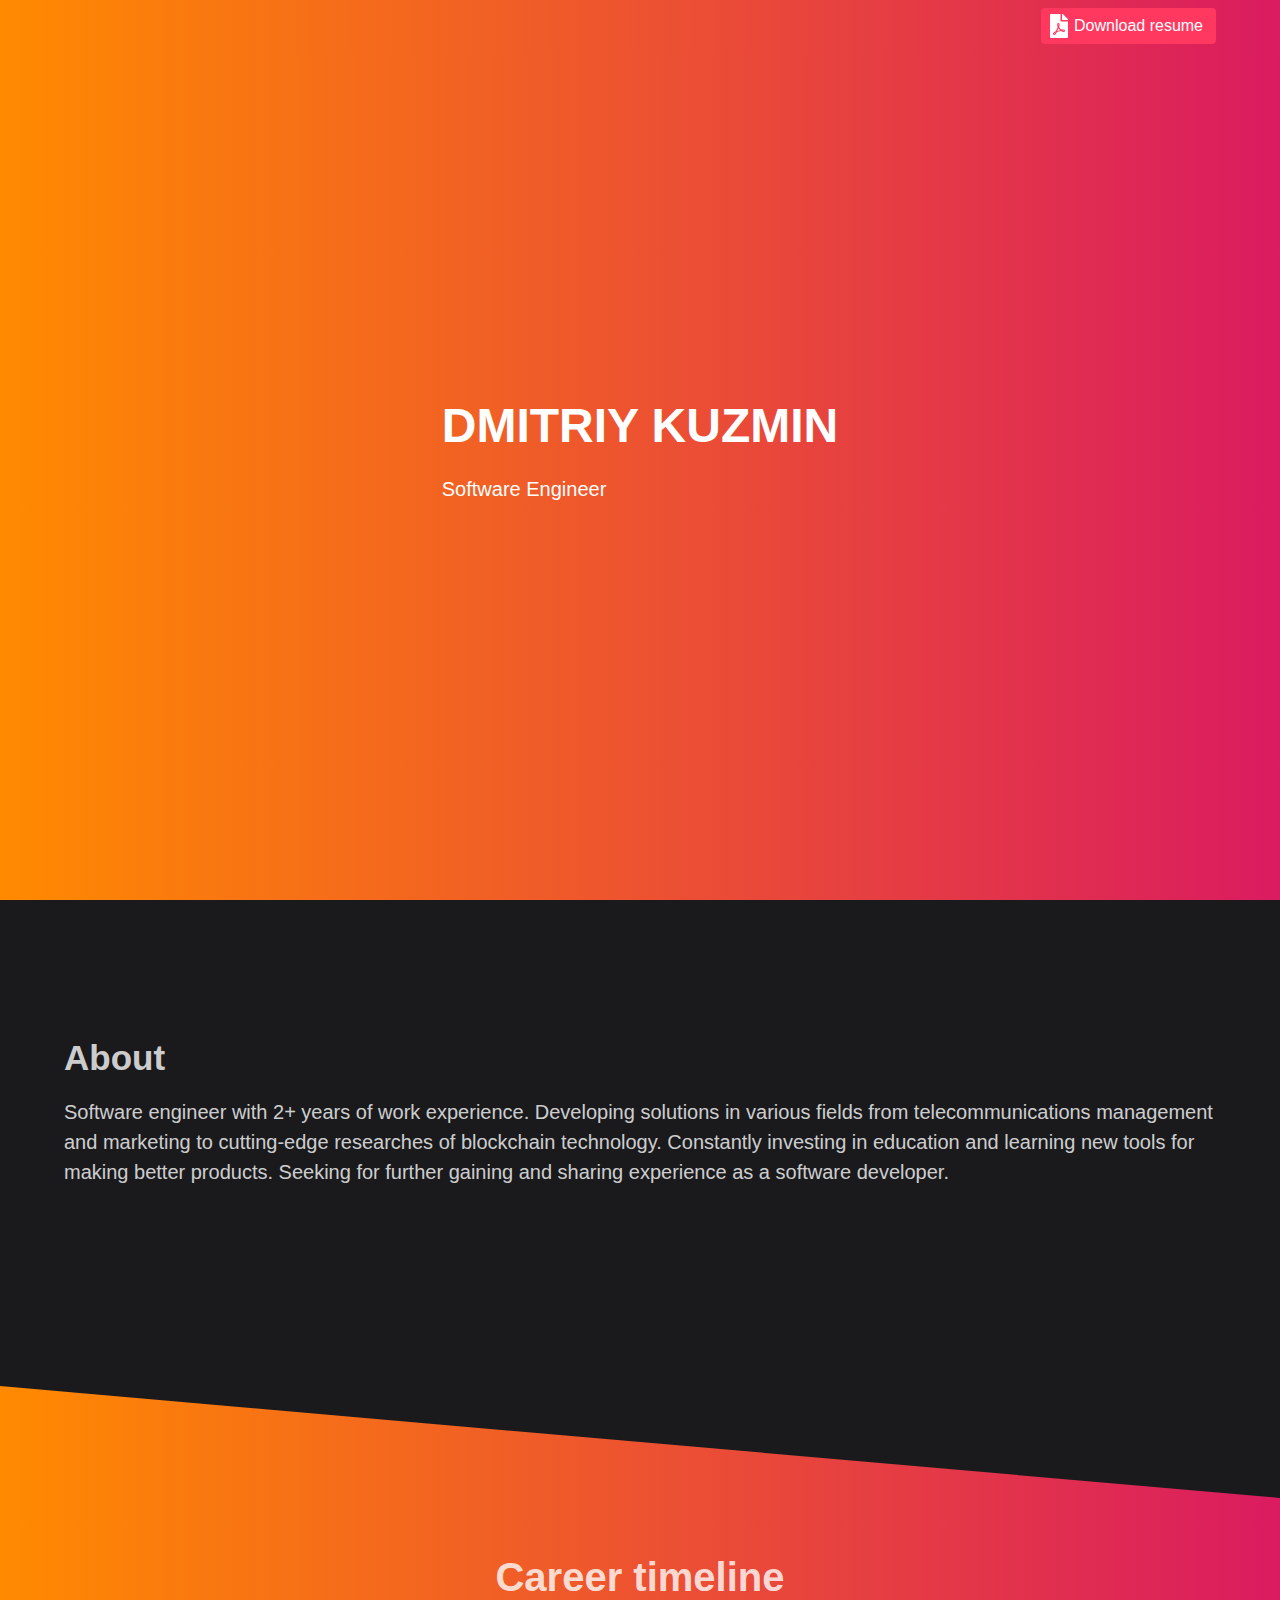
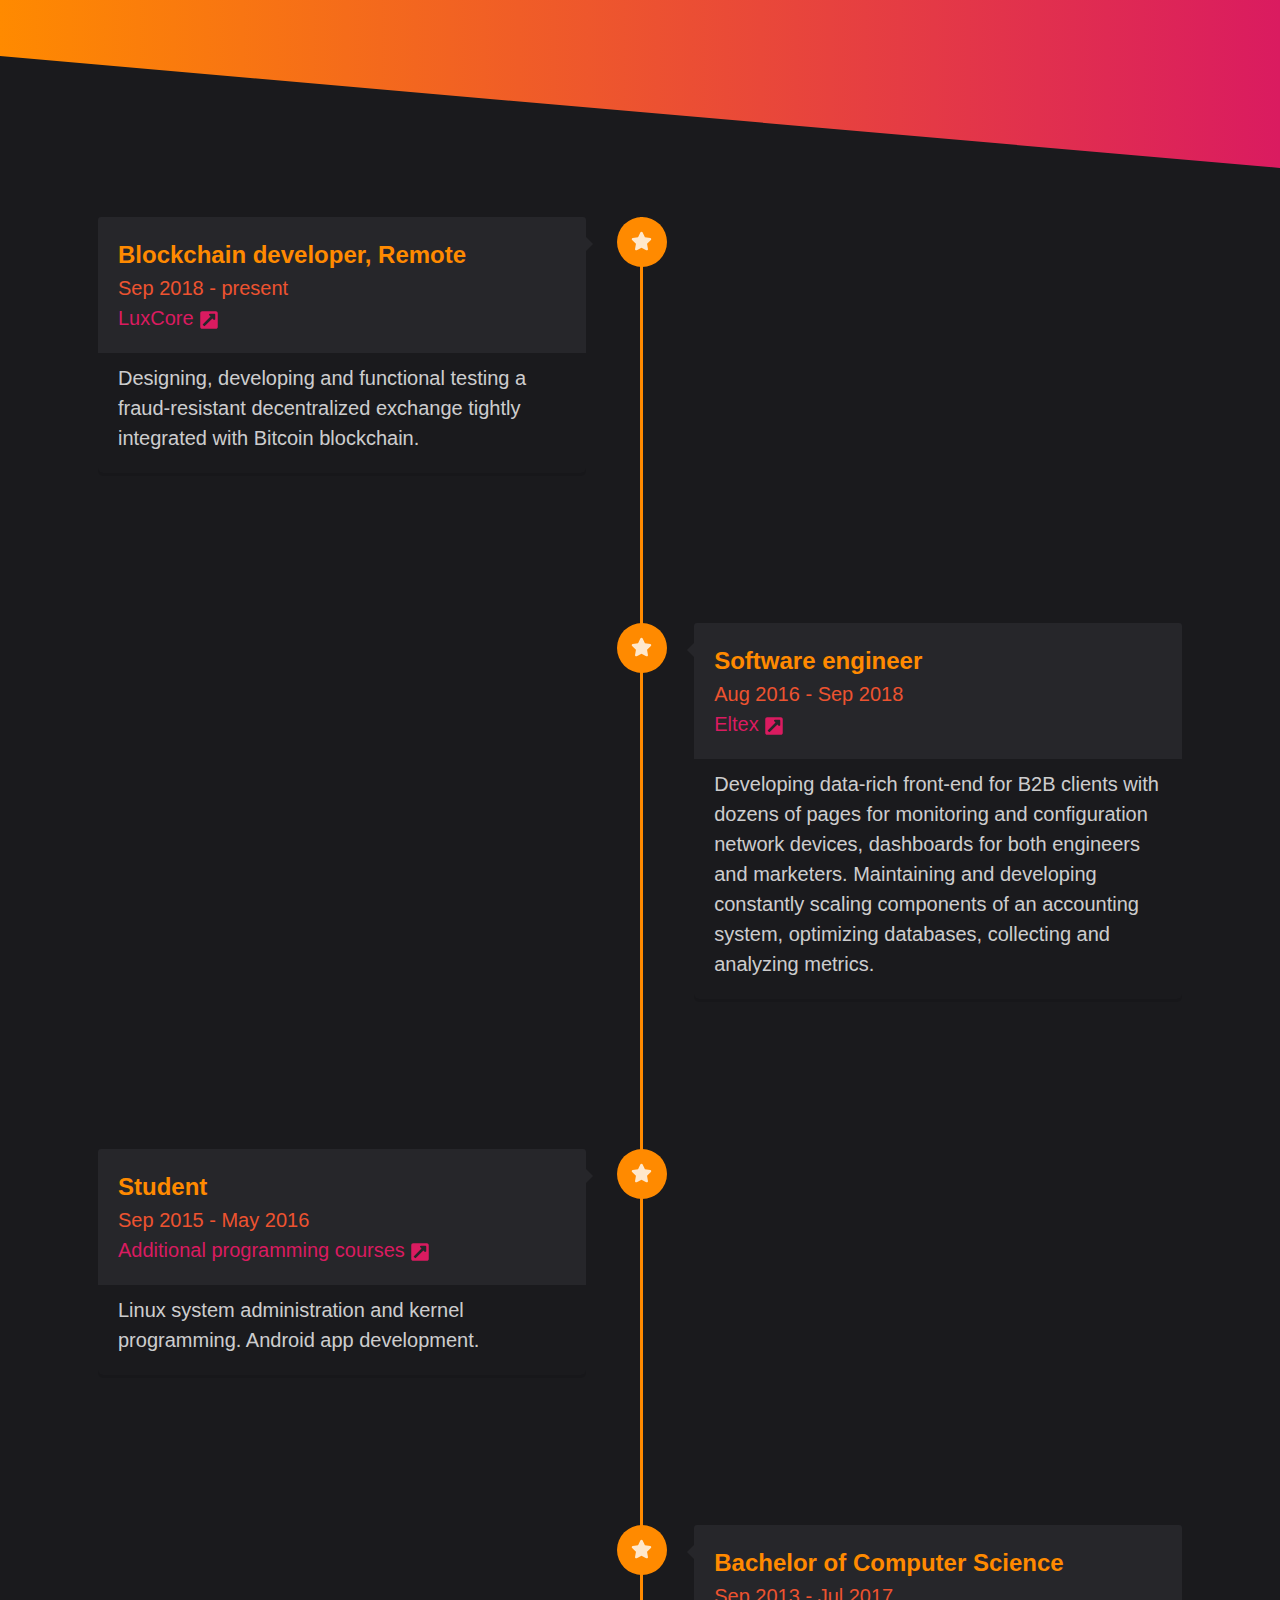
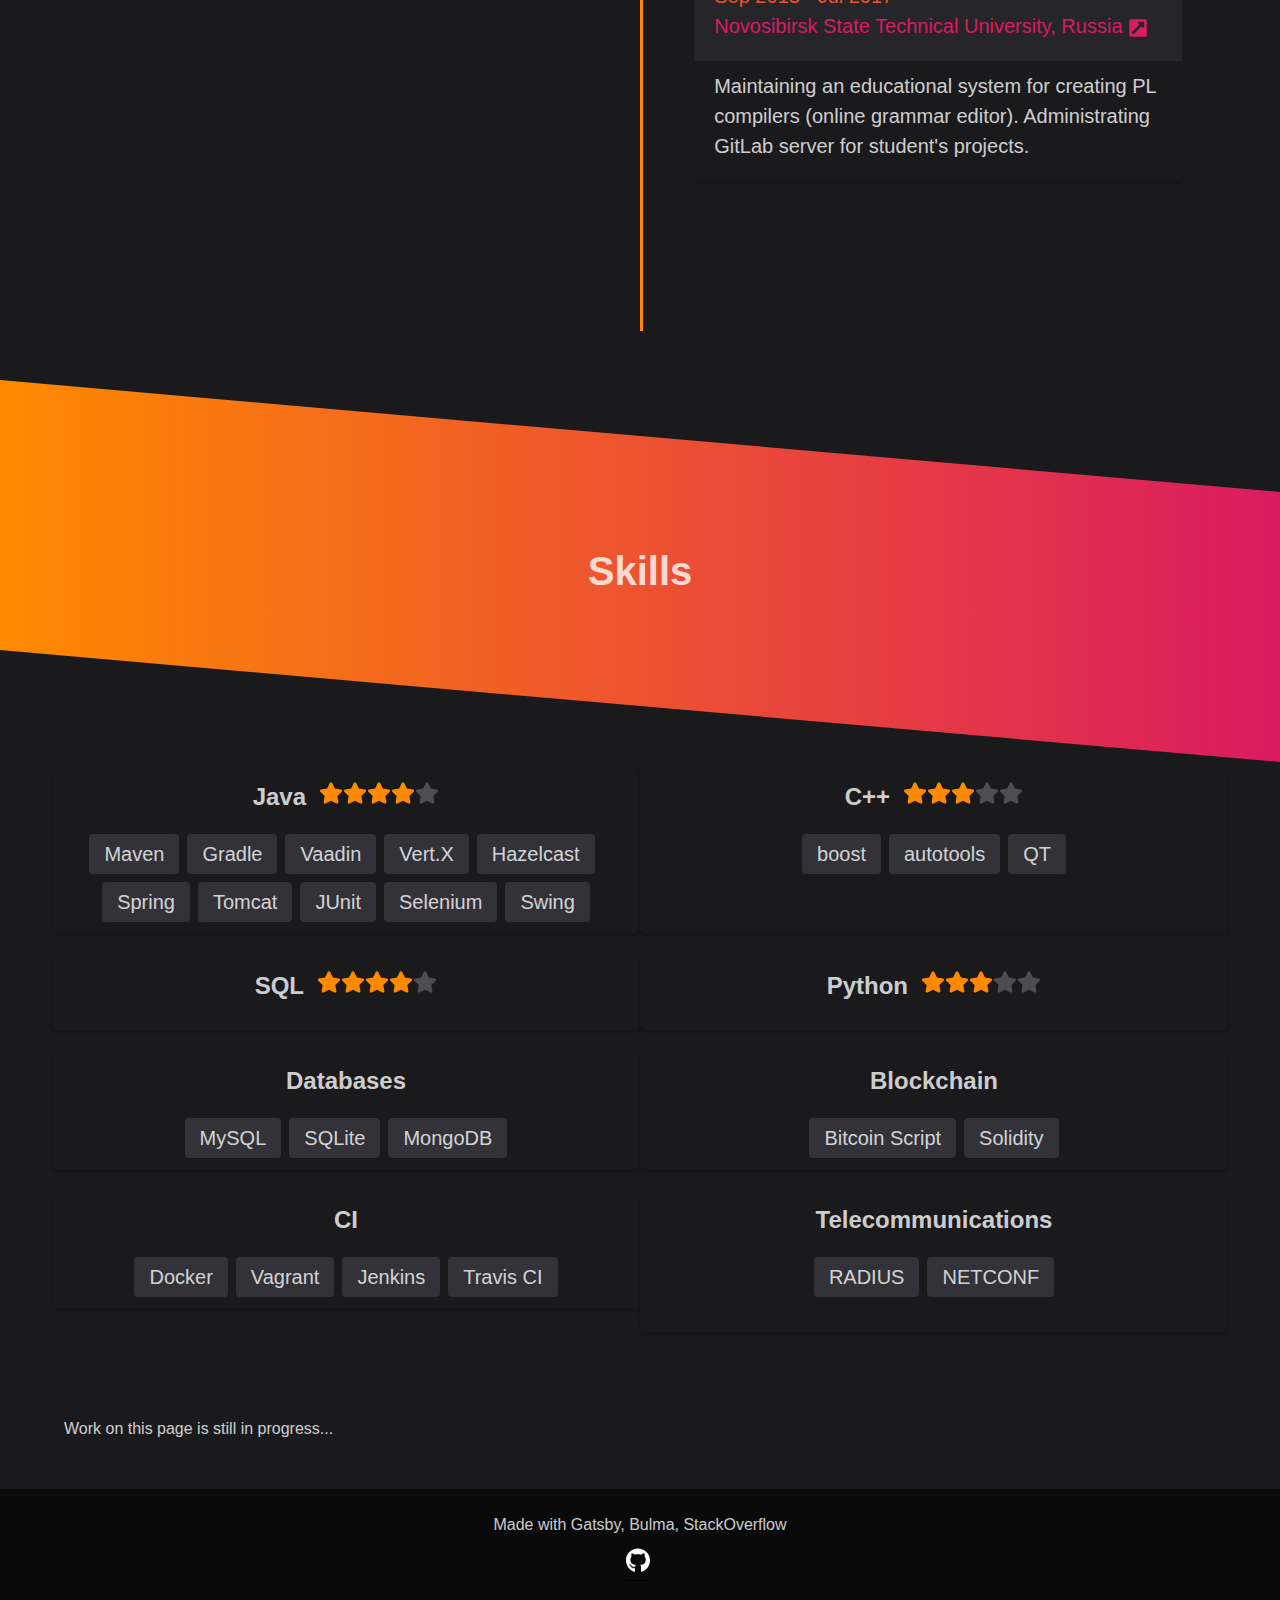
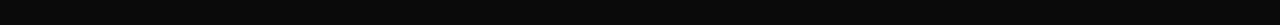
==== commit 3805642e: "Deploy xotonic/xotonic.github.com to github.com/xotonic/xotonic.github.com.git:master" ====
--- a/index.html
+++ b/index.html
@@ -1,6 +1,6 @@
-<!DOCTYPE html><html lang="en"><head><meta charSet="utf-8"/><meta http-equiv="x-ua-compatible" content="ie=edge"/><meta name="viewport" content="width=device-width, initial-scale=1, shrink-to-fit=no"/><style data-href="/styles.6cfb8bd058419a3c8297.css">/*! bulma.io v0.7.5 | MIT License | github.com/jgthms/bulma */@-webkit-keyframes spinAround{0%{-webkit-transform:rotate(0deg);transform:rotate(0deg)}to{-webkit-transform:rotate(359deg);transform:rotate(359deg)}}@keyframes spinAround{0%{-webkit-transform:rotate(0deg);transform:rotate(0deg)}to{-webkit-transform:rotate(359deg);transform:rotate(359deg)}}.breadcrumb,.button,.delete,.file,.is-unselectable,.modal-close,.pagination-ellipsis,.pagination-link,.pagination-next,.pagination-previous,.tabs{-webkit-touch-callout:none;-webkit-user-select:none;-moz-user-select:none;-ms-user-select:none;user-select:none}.navbar-link:not(.is-arrowless):after,.select:not(.is-multiple):not(.is-loading):after{border:3px solid transparent;border-radius:2px;border-right:0;border-top:0;content:" ";display:block;height:.625em;margin-top:-.4375em;pointer-events:none;position:absolute;top:50%;-webkit-transform:rotate(-45deg);transform:rotate(-45deg);-webkit-transform-origin:center;transform-origin:center;width:.625em}.block:not(:last-child),.box:not(:last-child),.breadcrumb:not(:last-child),.content:not(:last-child),.highlight:not(:last-child),.level:not(:last-child),.list:not(:last-child),.message:not(:last-child),.notification:not(:last-child),.progress:not(:last-child),.subtitle:not(:last-child),.table-container:not(:last-child),.table:not(:last-child),.tabs:not(:last-child),.title:not(:last-child){margin-bottom:1.5rem}.delete,.modal-close{-moz-appearance:none;-webkit-appearance:none;background-color:rgba(10,10,10,.2);border:none;border-radius:290486px;cursor:pointer;pointer-events:auto;display:inline-block;flex-grow:0;flex-shrink:0;font-size:0;height:20px;max-height:20px;max-width:20px;min-height:20px;min-width:20px;outline:none;position:relative;vertical-align:top;width:20px}.delete:after,.delete:before,.modal-close:after,.modal-close:before{background-color:#fff;content:"";display:block;left:50%;position:absolute;top:50%;-webkit-transform:translateX(-50%) translateY(-50%) rotate(45deg);transform:translateX(-50%) translateY(-50%) rotate(45deg);-webkit-transform-origin:center center;transform-origin:center center}.delete:before,.modal-close:before{height:2px;width:50%}.delete:after,.modal-close:after{height:50%;width:2px}.delete:focus,.delete:hover,.modal-close:focus,.modal-close:hover{background-color:rgba(10,10,10,.3)}.delete:active,.modal-close:active{background-color:rgba(10,10,10,.4)}.is-small.delete,.is-small.modal-close{height:16px;max-height:16px;max-width:16px;min-height:16px;min-width:16px;width:16px}.is-medium.delete,.is-medium.modal-close{height:24px;max-height:24px;max-width:24px;min-height:24px;min-width:24px;width:24px}.is-large.delete,.is-large.modal-close{height:32px;max-height:32px;max-width:32px;min-height:32px;min-width:32px;width:32px}.button.is-loading:after,.control.is-loading:after,.loader,.select.is-loading:after{-webkit-animation:spinAround .5s linear infinite;animation:spinAround .5s linear infinite;border-radius:290486px;border-color:transparent transparent #dbdbdb #dbdbdb;border-style:solid;border-width:2px;content:"";display:block;height:1em;position:relative;width:1em}.hero-video,.image.is-1by1 .has-ratio,.image.is-1by1 img,.image.is-1by2 .has-ratio,.image.is-1by2 img,.image.is-1by3 .has-ratio,.image.is-1by3 img,.image.is-2by1 .has-ratio,.image.is-2by1 img,.image.is-2by3 .has-ratio,.image.is-2by3 img,.image.is-3by1 .has-ratio,.image.is-3by1 img,.image.is-3by2 .has-ratio,.image.is-3by2 img,.image.is-3by4 .has-ratio,.image.is-3by4 img,.image.is-3by5 .has-ratio,.image.is-3by5 img,.image.is-4by3 .has-ratio,.image.is-4by3 img,.image.is-4by5 .has-ratio,.image.is-4by5 img,.image.is-5by3 .has-ratio,.image.is-5by3 img,.image.is-5by4 .has-ratio,.image.is-5by4 img,.image.is-9by16 .has-ratio,.image.is-9by16 img,.image.is-16by9 .has-ratio,.image.is-16by9 img,.image.is-square .has-ratio,.image.is-square img,.is-overlay,.modal,.modal-background{bottom:0;left:0;position:absolute;right:0;top:0}.button,.file-cta,.file-name,.input,.pagination-ellipsis,.pagination-link,.pagination-next,.pagination-previous,.select select,.textarea{-moz-appearance:none;-webkit-appearance:none;align-items:center;border:1px solid transparent;border-radius:4px;box-shadow:none;display:inline-flex;font-size:1rem;height:2.25em;justify-content:flex-start;line-height:1.5;padding:calc(.375em - 1px) calc(.625em - 1px);position:relative;vertical-align:top}.button:active,.button:focus,.file-cta:active,.file-cta:focus,.file-name:active,.file-name:focus,.input:active,.input:focus,.is-active.button,.is-active.file-cta,.is-active.file-name,.is-active.input,.is-active.pagination-ellipsis,.is-active.pagination-link,.is-active.pagination-next,.is-active.pagination-previous,.is-active.textarea,.is-focused.button,.is-focused.file-cta,.is-focused.file-name,.is-focused.input,.is-focused.pagination-ellipsis,.is-focused.pagination-link,.is-focused.pagination-next,.is-focused.pagination-previous,.is-focused.textarea,.pagination-ellipsis:active,.pagination-ellipsis:focus,.pagination-link:active,.pagination-link:focus,.pagination-next:active,.pagination-next:focus,.pagination-previous:active,.pagination-previous:focus,.select select.is-active,.select select.is-focused,.select select:active,.select select:focus,.textarea:active,.textarea:focus{outline:none}.button[disabled],.file-cta[disabled],.file-name[disabled],.input[disabled],.pagination-ellipsis[disabled],.pagination-link[disabled],.pagination-next[disabled],.pagination-previous[disabled],.select fieldset[disabled] select,.select select[disabled],.textarea[disabled],fieldset[disabled] .button,fieldset[disabled] .file-cta,fieldset[disabled] .file-name,fieldset[disabled] .input,fieldset[disabled] .pagination-ellipsis,fieldset[disabled] .pagination-link,fieldset[disabled] .pagination-next,fieldset[disabled] .pagination-previous,fieldset[disabled] .select select,fieldset[disabled] .textarea{cursor:not-allowed}
+<!DOCTYPE html><html lang="en"><head><meta charSet="utf-8"/><meta http-equiv="x-ua-compatible" content="ie=edge"/><meta name="viewport" content="width=device-width, initial-scale=1, shrink-to-fit=no"/><style data-href="/styles.657376f53c6f9f1661ed.css">/*! bulma.io v0.7.5 | MIT License | github.com/jgthms/bulma */@-webkit-keyframes spinAround{0%{-webkit-transform:rotate(0deg);transform:rotate(0deg)}to{-webkit-transform:rotate(359deg);transform:rotate(359deg)}}@keyframes spinAround{0%{-webkit-transform:rotate(0deg);transform:rotate(0deg)}to{-webkit-transform:rotate(359deg);transform:rotate(359deg)}}.breadcrumb,.button,.delete,.file,.is-unselectable,.modal-close,.pagination-ellipsis,.pagination-link,.pagination-next,.pagination-previous,.tabs{-webkit-touch-callout:none;-webkit-user-select:none;-moz-user-select:none;-ms-user-select:none;user-select:none}.navbar-link:not(.is-arrowless):after,.select:not(.is-multiple):not(.is-loading):after{border:3px solid transparent;border-radius:2px;border-right:0;border-top:0;content:" ";display:block;height:.625em;margin-top:-.4375em;pointer-events:none;position:absolute;top:50%;-webkit-transform:rotate(-45deg);transform:rotate(-45deg);-webkit-transform-origin:center;transform-origin:center;width:.625em}.block:not(:last-child),.box:not(:last-child),.breadcrumb:not(:last-child),.content:not(:last-child),.highlight:not(:last-child),.level:not(:last-child),.list:not(:last-child),.message:not(:last-child),.notification:not(:last-child),.progress:not(:last-child),.subtitle:not(:last-child),.table-container:not(:last-child),.table:not(:last-child),.tabs:not(:last-child),.title:not(:last-child){margin-bottom:1.5rem}.delete,.modal-close{-moz-appearance:none;-webkit-appearance:none;background-color:rgba(10,10,10,.2);border:none;border-radius:290486px;cursor:pointer;pointer-events:auto;display:inline-block;flex-grow:0;flex-shrink:0;font-size:0;height:20px;max-height:20px;max-width:20px;min-height:20px;min-width:20px;outline:none;position:relative;vertical-align:top;width:20px}.delete:after,.delete:before,.modal-close:after,.modal-close:before{background-color:#fff;content:"";display:block;left:50%;position:absolute;top:50%;-webkit-transform:translateX(-50%) translateY(-50%) rotate(45deg);transform:translateX(-50%) translateY(-50%) rotate(45deg);-webkit-transform-origin:center center;transform-origin:center center}.delete:before,.modal-close:before{height:2px;width:50%}.delete:after,.modal-close:after{height:50%;width:2px}.delete:focus,.delete:hover,.modal-close:focus,.modal-close:hover{background-color:rgba(10,10,10,.3)}.delete:active,.modal-close:active{background-color:rgba(10,10,10,.4)}.is-small.delete,.is-small.modal-close{height:16px;max-height:16px;max-width:16px;min-height:16px;min-width:16px;width:16px}.is-medium.delete,.is-medium.modal-close{height:24px;max-height:24px;max-width:24px;min-height:24px;min-width:24px;width:24px}.is-large.delete,.is-large.modal-close{height:32px;max-height:32px;max-width:32px;min-height:32px;min-width:32px;width:32px}.button.is-loading:after,.control.is-loading:after,.loader,.select.is-loading:after{-webkit-animation:spinAround .5s linear infinite;animation:spinAround .5s linear infinite;border-radius:290486px;border-color:transparent transparent #dbdbdb #dbdbdb;border-style:solid;border-width:2px;content:"";display:block;height:1em;position:relative;width:1em}.hero-video,.image.is-1by1 .has-ratio,.image.is-1by1 img,.image.is-1by2 .has-ratio,.image.is-1by2 img,.image.is-1by3 .has-ratio,.image.is-1by3 img,.image.is-2by1 .has-ratio,.image.is-2by1 img,.image.is-2by3 .has-ratio,.image.is-2by3 img,.image.is-3by1 .has-ratio,.image.is-3by1 img,.image.is-3by2 .has-ratio,.image.is-3by2 img,.image.is-3by4 .has-ratio,.image.is-3by4 img,.image.is-3by5 .has-ratio,.image.is-3by5 img,.image.is-4by3 .has-ratio,.image.is-4by3 img,.image.is-4by5 .has-ratio,.image.is-4by5 img,.image.is-5by3 .has-ratio,.image.is-5by3 img,.image.is-5by4 .has-ratio,.image.is-5by4 img,.image.is-9by16 .has-ratio,.image.is-9by16 img,.image.is-16by9 .has-ratio,.image.is-16by9 img,.image.is-square .has-ratio,.image.is-square img,.is-overlay,.modal,.modal-background{bottom:0;left:0;position:absolute;right:0;top:0}.button,.file-cta,.file-name,.input,.pagination-ellipsis,.pagination-link,.pagination-next,.pagination-previous,.select select,.textarea{-moz-appearance:none;-webkit-appearance:none;align-items:center;border:1px solid transparent;border-radius:4px;box-shadow:none;display:inline-flex;font-size:1rem;height:2.25em;justify-content:flex-start;line-height:1.5;padding:calc(.375em - 1px) calc(.625em - 1px);position:relative;vertical-align:top}.button:active,.button:focus,.file-cta:active,.file-cta:focus,.file-name:active,.file-name:focus,.input:active,.input:focus,.is-active.button,.is-active.file-cta,.is-active.file-name,.is-active.input,.is-active.pagination-ellipsis,.is-active.pagination-link,.is-active.pagination-next,.is-active.pagination-previous,.is-active.textarea,.is-focused.button,.is-focused.file-cta,.is-focused.file-name,.is-focused.input,.is-focused.pagination-ellipsis,.is-focused.pagination-link,.is-focused.pagination-next,.is-focused.pagination-previous,.is-focused.textarea,.pagination-ellipsis:active,.pagination-ellipsis:focus,.pagination-link:active,.pagination-link:focus,.pagination-next:active,.pagination-next:focus,.pagination-previous:active,.pagination-previous:focus,.select select.is-active,.select select.is-focused,.select select:active,.select select:focus,.textarea:active,.textarea:focus{outline:none}.button[disabled],.file-cta[disabled],.file-name[disabled],.input[disabled],.pagination-ellipsis[disabled],.pagination-link[disabled],.pagination-next[disabled],.pagination-previous[disabled],.select fieldset[disabled] select,.select select[disabled],.textarea[disabled],fieldset[disabled] .button,fieldset[disabled] .file-cta,fieldset[disabled] .file-name,fieldset[disabled] .input,fieldset[disabled] .pagination-ellipsis,fieldset[disabled] .pagination-link,fieldset[disabled] .pagination-next,fieldset[disabled] .pagination-previous,fieldset[disabled] .select select,fieldset[disabled] .textarea{cursor:not-allowed}
 
-/*! minireset.css v0.0.4 | MIT License | github.com/jgthms/minireset.css */blockquote,body,dd,dl,dt,fieldset,figure,h1,h2,h3,h4,h5,h6,hr,html,iframe,legend,li,ol,p,pre,textarea,ul{margin:0;padding:0}h1,h2,h3,h4,h5,h6{font-size:100%;font-weight:400}ul{list-style:none}button,input,select,textarea{margin:0}html{box-sizing:border-box}*,:after,:before{box-sizing:inherit}embed,iframe,img,object,video{height:auto;max-width:100%}audio{max-width:100%}iframe{border:0}table{border-collapse:collapse;border-spacing:0}td,th{padding:0}td:not([align]),th:not([align]){text-align:left}html{background-color:#1a1a1d;font-size:16px;-moz-osx-font-smoothing:grayscale;-webkit-font-smoothing:antialiased;min-width:300px;overflow-x:hidden;overflow-y:scroll;text-rendering:optimizeLegibility;-webkit-text-size-adjust:100%;-ms-text-size-adjust:100%;text-size-adjust:100%}article,aside,figure,footer,header,hgroup,section{display:block}body,button,input,select,textarea{font-family:BlinkMacSystemFont,-apple-system,Segoe UI,Roboto,Oxygen,Ubuntu,Cantarell,Fira Sans,Droid Sans,Helvetica Neue,Helvetica,Arial,sans-serif}code,pre{-moz-osx-font-smoothing:auto;-webkit-font-smoothing:auto;font-family:monospace}body{color:hsla(0,0%,100%,.8);font-size:1em;font-weight:400;line-height:1.5}a{color:#3273dc;cursor:pointer;text-decoration:none}a strong{color:currentColor}a:hover{color:#363636}code{color:#ff3860;font-size:.875em;font-weight:400;padding:.25em .5em}code,hr{background-color:#1a1a1d}hr{border:none;display:block;height:2px;margin:1.5rem 0}img{height:auto;max-width:100%}input[type=checkbox],input[type=radio]{vertical-align:baseline}small{font-size:.875em}span{font-style:inherit;font-weight:inherit}strong{color:hsla(0,0%,100%,.8);font-weight:700}fieldset{border:none}pre{-webkit-overflow-scrolling:touch;background-color:#1a1a1d;color:hsla(0,0%,100%,.8);font-size:.875em;overflow-x:auto;padding:1.25rem 1.5rem;white-space:pre;word-wrap:normal}pre code{background-color:transparent;color:currentColor;font-size:1em;padding:0}table td,table th{vertical-align:top}table td:not([align]),table th:not([align]){text-align:left}table th{color:hsla(0,0%,100%,.8)}.is-clearfix:after{clear:both;content:" ";display:table}.is-pulled-left{float:left!important}.is-pulled-right{float:right!important}.is-clipped{overflow:hidden!important}.is-size-1{font-size:3rem!important}.is-size-2{font-size:2.5rem!important}.is-size-3{font-size:2rem!important}.is-size-4{font-size:1.5rem!important}.is-size-5{font-size:1.25rem!important}.is-size-6{font-size:1rem!important}.is-size-7{font-size:.75rem!important}@media screen and (max-width:768px){.is-size-1-mobile{font-size:3rem!important}.is-size-2-mobile{font-size:2.5rem!important}.is-size-3-mobile{font-size:2rem!important}.is-size-4-mobile{font-size:1.5rem!important}.is-size-5-mobile{font-size:1.25rem!important}.is-size-6-mobile{font-size:1rem!important}.is-size-7-mobile{font-size:.75rem!important}}@media print,screen and (min-width:769px){.is-size-1-tablet{font-size:3rem!important}.is-size-2-tablet{font-size:2.5rem!important}.is-size-3-tablet{font-size:2rem!important}.is-size-4-tablet{font-size:1.5rem!important}.is-size-5-tablet{font-size:1.25rem!important}.is-size-6-tablet{font-size:1rem!important}.is-size-7-tablet{font-size:.75rem!important}}@media screen and (max-width:1023px){.is-size-1-touch{font-size:3rem!important}.is-size-2-touch{font-size:2.5rem!important}.is-size-3-touch{font-size:2rem!important}.is-size-4-touch{font-size:1.5rem!important}.is-size-5-touch{font-size:1.25rem!important}.is-size-6-touch{font-size:1rem!important}.is-size-7-touch{font-size:.75rem!important}}@media screen and (min-width:1024px){.is-size-1-desktop{font-size:3rem!important}.is-size-2-desktop{font-size:2.5rem!important}.is-size-3-desktop{font-size:2rem!important}.is-size-4-desktop{font-size:1.5rem!important}.is-size-5-desktop{font-size:1.25rem!important}.is-size-6-desktop{font-size:1rem!important}.is-size-7-desktop{font-size:.75rem!important}}@media screen and (min-width:1216px){.is-size-1-widescreen{font-size:3rem!important}.is-size-2-widescreen{font-size:2.5rem!important}.is-size-3-widescreen{font-size:2rem!important}.is-size-4-widescreen{font-size:1.5rem!important}.is-size-5-widescreen{font-size:1.25rem!important}.is-size-6-widescreen{font-size:1rem!important}.is-size-7-widescreen{font-size:.75rem!important}}@media screen and (min-width:1408px){.is-size-1-fullhd{font-size:3rem!important}.is-size-2-fullhd{font-size:2.5rem!important}.is-size-3-fullhd{font-size:2rem!important}.is-size-4-fullhd{font-size:1.5rem!important}.is-size-5-fullhd{font-size:1.25rem!important}.is-size-6-fullhd{font-size:1rem!important}.is-size-7-fullhd{font-size:.75rem!important}}.has-text-centered{text-align:center!important}.has-text-justified{text-align:justify!important}.has-text-left{text-align:left!important}.has-text-right{text-align:right!important}@media screen and (max-width:768px){.has-text-centered-mobile{text-align:center!important}}@media print,screen and (min-width:769px){.has-text-centered-tablet{text-align:center!important}}@media screen and (min-width:769px) and (max-width:1023px){.has-text-centered-tablet-only{text-align:center!important}}@media screen and (max-width:1023px){.has-text-centered-touch{text-align:center!important}}@media screen and (min-width:1024px){.has-text-centered-desktop{text-align:center!important}}@media screen and (min-width:1024px) and (max-width:1215px){.has-text-centered-desktop-only{text-align:center!important}}@media screen and (min-width:1216px){.has-text-centered-widescreen{text-align:center!important}}@media screen and (min-width:1216px) and (max-width:1407px){.has-text-centered-widescreen-only{text-align:center!important}}@media screen and (min-width:1408px){.has-text-centered-fullhd{text-align:center!important}}@media screen and (max-width:768px){.has-text-justified-mobile{text-align:justify!important}}@media print,screen and (min-width:769px){.has-text-justified-tablet{text-align:justify!important}}@media screen and (min-width:769px) and (max-width:1023px){.has-text-justified-tablet-only{text-align:justify!important}}@media screen and (max-width:1023px){.has-text-justified-touch{text-align:justify!important}}@media screen and (min-width:1024px){.has-text-justified-desktop{text-align:justify!important}}@media screen and (min-width:1024px) and (max-width:1215px){.has-text-justified-desktop-only{text-align:justify!important}}@media screen and (min-width:1216px){.has-text-justified-widescreen{text-align:justify!important}}@media screen and (min-width:1216px) and (max-width:1407px){.has-text-justified-widescreen-only{text-align:justify!important}}@media screen and (min-width:1408px){.has-text-justified-fullhd{text-align:justify!important}}@media screen and (max-width:768px){.has-text-left-mobile{text-align:left!important}}@media print,screen and (min-width:769px){.has-text-left-tablet{text-align:left!important}}@media screen and (min-width:769px) and (max-width:1023px){.has-text-left-tablet-only{text-align:left!important}}@media screen and (max-width:1023px){.has-text-left-touch{text-align:left!important}}@media screen and (min-width:1024px){.has-text-left-desktop{text-align:left!important}}@media screen and (min-width:1024px) and (max-width:1215px){.has-text-left-desktop-only{text-align:left!important}}@media screen and (min-width:1216px){.has-text-left-widescreen{text-align:left!important}}@media screen and (min-width:1216px) and (max-width:1407px){.has-text-left-widescreen-only{text-align:left!important}}@media screen and (min-width:1408px){.has-text-left-fullhd{text-align:left!important}}@media screen and (max-width:768px){.has-text-right-mobile{text-align:right!important}}@media print,screen and (min-width:769px){.has-text-right-tablet{text-align:right!important}}@media screen and (min-width:769px) and (max-width:1023px){.has-text-right-tablet-only{text-align:right!important}}@media screen and (max-width:1023px){.has-text-right-touch{text-align:right!important}}@media screen and (min-width:1024px){.has-text-right-desktop{text-align:right!important}}@media screen and (min-width:1024px) and (max-width:1215px){.has-text-right-desktop-only{text-align:right!important}}@media screen and (min-width:1216px){.has-text-right-widescreen{text-align:right!important}}@media screen and (min-width:1216px) and (max-width:1407px){.has-text-right-widescreen-only{text-align:right!important}}@media screen and (min-width:1408px){.has-text-right-fullhd{text-align:right!important}}.is-capitalized{text-transform:capitalize!important}.is-lowercase{text-transform:lowercase!important}.is-uppercase{text-transform:uppercase!important}.is-italic{font-style:italic!important}.has-text-white{color:#fff!important}a.has-text-white:focus,a.has-text-white:hover{color:#e6e6e6!important}.has-background-white{background-color:#fff!important}.has-text-black{color:#0a0a0a!important}a.has-text-black:focus,a.has-text-black:hover{color:#000!important}.has-background-black{background-color:#0a0a0a!important}.has-text-light{color:#f5f5f5!important}a.has-text-light:focus,a.has-text-light:hover{color:#dbdbdb!important}.has-background-light{background-color:#f5f5f5!important}.has-text-dark{color:#363636!important}a.has-text-dark:focus,a.has-text-dark:hover{color:#1c1c1c!important}.has-background-dark{background-color:#363636!important}.has-text-primary{color:#00d1b2!important}a.has-text-primary:focus,a.has-text-primary:hover{color:#009e86!important}.has-background-primary{background-color:#00d1b2!important}.has-text-link{color:#3273dc!important}a.has-text-link:focus,a.has-text-link:hover{color:#205bbc!important}.has-background-link{background-color:#3273dc!important}.has-text-info{color:#209cee!important}a.has-text-info:focus,a.has-text-info:hover{color:#0f81cc!important}.has-background-info{background-color:#209cee!important}.has-text-success{color:#23d160!important}a.has-text-success:focus,a.has-text-success:hover{color:#1ca64c!important}.has-background-success{background-color:#23d160!important}.has-text-warning{color:#ffdd57!important}a.has-text-warning:focus,a.has-text-warning:hover{color:#ffd324!important}.has-background-warning{background-color:#ffdd57!important}.has-text-danger{color:#ff3860!important}a.has-text-danger:focus,a.has-text-danger:hover{color:#ff0537!important}.has-background-danger{background-color:#ff3860!important}.has-text-black-bis{color:#121212!important}.has-background-black-bis{background-color:#121212!important}.has-text-black-ter{color:#242424!important}.has-background-black-ter{background-color:#242424!important}.has-text-grey-darker{color:#363636!important}.has-background-grey-darker{background-color:#363636!important}.has-text-grey-dark{color:#4a4a4a!important}.has-background-grey-dark{background-color:#4a4a4a!important}.has-text-grey{color:#7a7a7a!important}.has-background-grey{background-color:#7a7a7a!important}.has-text-grey-light{color:#b5b5b5!important}.has-background-grey-light{background-color:#b5b5b5!important}.has-text-grey-lighter{color:#dbdbdb!important}.has-background-grey-lighter{background-color:#dbdbdb!important}.has-text-white-ter{color:#f5f5f5!important}.has-background-white-ter{background-color:#f5f5f5!important}.has-text-white-bis{color:#fafafa!important}.has-background-white-bis{background-color:#fafafa!important}.has-text-weight-light{font-weight:300!important}.has-text-weight-normal{font-weight:400!important}.has-text-weight-medium{font-weight:500!important}.has-text-weight-semibold{font-weight:600!important}.has-text-weight-bold{font-weight:700!important}.is-family-primary,.is-family-sans-serif,.is-family-secondary{font-family:BlinkMacSystemFont,-apple-system,Segoe UI,Roboto,Oxygen,Ubuntu,Cantarell,Fira Sans,Droid Sans,Helvetica Neue,Helvetica,Arial,sans-serif!important}.is-family-code,.is-family-monospace{font-family:monospace!important}.is-block{display:block!important}@media screen and (max-width:768px){.is-block-mobile{display:block!important}}@media print,screen and (min-width:769px){.is-block-tablet{display:block!important}}@media screen and (min-width:769px) and (max-width:1023px){.is-block-tablet-only{display:block!important}}@media screen and (max-width:1023px){.is-block-touch{display:block!important}}@media screen and (min-width:1024px){.is-block-desktop{display:block!important}}@media screen and (min-width:1024px) and (max-width:1215px){.is-block-desktop-only{display:block!important}}@media screen and (min-width:1216px){.is-block-widescreen{display:block!important}}@media screen and (min-width:1216px) and (max-width:1407px){.is-block-widescreen-only{display:block!important}}@media screen and (min-width:1408px){.is-block-fullhd{display:block!important}}.is-flex{display:flex!important}@media screen and (max-width:768px){.is-flex-mobile{display:flex!important}}@media print,screen and (min-width:769px){.is-flex-tablet{display:flex!important}}@media screen and (min-width:769px) and (max-width:1023px){.is-flex-tablet-only{display:flex!important}}@media screen and (max-width:1023px){.is-flex-touch{display:flex!important}}@media screen and (min-width:1024px){.is-flex-desktop{display:flex!important}}@media screen and (min-width:1024px) and (max-width:1215px){.is-flex-desktop-only{display:flex!important}}@media screen and (min-width:1216px){.is-flex-widescreen{display:flex!important}}@media screen and (min-width:1216px) and (max-width:1407px){.is-flex-widescreen-only{display:flex!important}}@media screen and (min-width:1408px){.is-flex-fullhd{display:flex!important}}.is-inline{display:inline!important}@media screen and (max-width:768px){.is-inline-mobile{display:inline!important}}@media print,screen and (min-width:769px){.is-inline-tablet{display:inline!important}}@media screen and (min-width:769px) and (max-width:1023px){.is-inline-tablet-only{display:inline!important}}@media screen and (max-width:1023px){.is-inline-touch{display:inline!important}}@media screen and (min-width:1024px){.is-inline-desktop{display:inline!important}}@media screen and (min-width:1024px) and (max-width:1215px){.is-inline-desktop-only{display:inline!important}}@media screen and (min-width:1216px){.is-inline-widescreen{display:inline!important}}@media screen and (min-width:1216px) and (max-width:1407px){.is-inline-widescreen-only{display:inline!important}}@media screen and (min-width:1408px){.is-inline-fullhd{display:inline!important}}.is-inline-block{display:inline-block!important}@media screen and (max-width:768px){.is-inline-block-mobile{display:inline-block!important}}@media print,screen and (min-width:769px){.is-inline-block-tablet{display:inline-block!important}}@media screen and (min-width:769px) and (max-width:1023px){.is-inline-block-tablet-only{display:inline-block!important}}@media screen and (max-width:1023px){.is-inline-block-touch{display:inline-block!important}}@media screen and (min-width:1024px){.is-inline-block-desktop{display:inline-block!important}}@media screen and (min-width:1024px) and (max-width:1215px){.is-inline-block-desktop-only{display:inline-block!important}}@media screen and (min-width:1216px){.is-inline-block-widescreen{display:inline-block!important}}@media screen and (min-width:1216px) and (max-width:1407px){.is-inline-block-widescreen-only{display:inline-block!important}}@media screen and (min-width:1408px){.is-inline-block-fullhd{display:inline-block!important}}.is-inline-flex{display:inline-flex!important}@media screen and (max-width:768px){.is-inline-flex-mobile{display:inline-flex!important}}@media print,screen and (min-width:769px){.is-inline-flex-tablet{display:inline-flex!important}}@media screen and (min-width:769px) and (max-width:1023px){.is-inline-flex-tablet-only{display:inline-flex!important}}@media screen and (max-width:1023px){.is-inline-flex-touch{display:inline-flex!important}}@media screen and (min-width:1024px){.is-inline-flex-desktop{display:inline-flex!important}}@media screen and (min-width:1024px) and (max-width:1215px){.is-inline-flex-desktop-only{display:inline-flex!important}}@media screen and (min-width:1216px){.is-inline-flex-widescreen{display:inline-flex!important}}@media screen and (min-width:1216px) and (max-width:1407px){.is-inline-flex-widescreen-only{display:inline-flex!important}}@media screen and (min-width:1408px){.is-inline-flex-fullhd{display:inline-flex!important}}.is-hidden{display:none!important}.is-sr-only{border:none!important;clip:rect(0,0,0,0)!important;height:.01em!important;overflow:hidden!important;padding:0!important;position:absolute!important;white-space:nowrap!important;width:.01em!important}@media screen and (max-width:768px){.is-hidden-mobile{display:none!important}}@media print,screen and (min-width:769px){.is-hidden-tablet{display:none!important}}@media screen and (min-width:769px) and (max-width:1023px){.is-hidden-tablet-only{display:none!important}}@media screen and (max-width:1023px){.is-hidden-touch{display:none!important}}@media screen and (min-width:1024px){.is-hidden-desktop{display:none!important}}@media screen and (min-width:1024px) and (max-width:1215px){.is-hidden-desktop-only{display:none!important}}@media screen and (min-width:1216px){.is-hidden-widescreen{display:none!important}}@media screen and (min-width:1216px) and (max-width:1407px){.is-hidden-widescreen-only{display:none!important}}@media screen and (min-width:1408px){.is-hidden-fullhd{display:none!important}}.is-invisible{visibility:hidden!important}@media screen and (max-width:768px){.is-invisible-mobile{visibility:hidden!important}}@media print,screen and (min-width:769px){.is-invisible-tablet{visibility:hidden!important}}@media screen and (min-width:769px) and (max-width:1023px){.is-invisible-tablet-only{visibility:hidden!important}}@media screen and (max-width:1023px){.is-invisible-touch{visibility:hidden!important}}@media screen and (min-width:1024px){.is-invisible-desktop{visibility:hidden!important}}@media screen and (min-width:1024px) and (max-width:1215px){.is-invisible-desktop-only{visibility:hidden!important}}@media screen and (min-width:1216px){.is-invisible-widescreen{visibility:hidden!important}}@media screen and (min-width:1216px) and (max-width:1407px){.is-invisible-widescreen-only{visibility:hidden!important}}@media screen and (min-width:1408px){.is-invisible-fullhd{visibility:hidden!important}}.is-marginless{margin:0!important}.is-paddingless{padding:0!important}.is-radiusless{border-radius:0!important}.is-shadowless{box-shadow:none!important}.is-relative{position:relative!important}.box{background-color:#1a1a1d;border-radius:6px;box-shadow:0 2px 3px rgba(10,10,10,.1),0 0 0 1px rgba(10,10,10,.1);color:hsla(0,0%,100%,.8);display:block;padding:1.25rem}a.box:focus,a.box:hover{box-shadow:0 2px 3px rgba(10,10,10,.1),0 0 0 1px #3273dc}a.box:active{box-shadow:inset 0 1px 2px rgba(10,10,10,.2),0 0 0 1px #3273dc}.button{background-color:#fff;border-color:#dbdbdb;border-width:1px;color:#363636;cursor:pointer;justify-content:center;padding:calc(.375em - 1px) .75em;text-align:center;white-space:nowrap}.button strong{color:inherit}.button .icon,.button .icon.is-large,.button .icon.is-medium,.button .icon.is-small{height:1.5em;width:1.5em}.button .icon:first-child:not(:last-child){margin-left:calc(-.375em - 1px);margin-right:.1875em}.button .icon:last-child:not(:first-child){margin-left:.1875em;margin-right:calc(-.375em - 1px)}.button .icon:first-child:last-child{margin-left:calc(-.375em - 1px);margin-right:calc(-.375em - 1px)}.button.is-hovered,.button:hover{border-color:#b5b5b5;color:#363636}.button.is-focused,.button:focus{border-color:#3273dc;color:#363636}.button.is-focused:not(:active),.button:focus:not(:active){box-shadow:0 0 0 .125em rgba(50,115,220,.25)}.button.is-active,.button:active{border-color:#4a4a4a;color:#363636}.button.is-text{background-color:transparent;border-color:transparent;color:hsla(0,0%,100%,.8);text-decoration:underline}.button.is-text.is-focused,.button.is-text.is-hovered,.button.is-text:focus,.button.is-text:hover{background-color:#1a1a1d;color:hsla(0,0%,100%,.8)}.button.is-text.is-active,.button.is-text:active{background-color:#0e0e10;color:hsla(0,0%,100%,.8)}.button.is-text[disabled],fieldset[disabled] .button.is-text{background-color:transparent;border-color:transparent;box-shadow:none}.button.is-white{background-color:#fff;border-color:transparent;color:#0a0a0a}.button.is-white.is-hovered,.button.is-white:hover{background-color:#f9f9f9;border-color:transparent;color:#0a0a0a}.button.is-white.is-focused,.button.is-white:focus{border-color:transparent;color:#0a0a0a}.button.is-white.is-focused:not(:active),.button.is-white:focus:not(:active){box-shadow:0 0 0 .125em hsla(0,0%,100%,.25)}.button.is-white.is-active,.button.is-white:active{background-color:#f2f2f2;border-color:transparent;color:#0a0a0a}.button.is-white[disabled],fieldset[disabled] .button.is-white{background-color:#fff;border-color:transparent;box-shadow:none}.button.is-white.is-inverted{background-color:#0a0a0a;color:#fff}.button.is-white.is-inverted.is-hovered,.button.is-white.is-inverted:hover{background-color:#000}.button.is-white.is-inverted[disabled],fieldset[disabled] .button.is-white.is-inverted{background-color:#0a0a0a;border-color:transparent;box-shadow:none;color:#fff}.button.is-white.is-loading:after{border-color:transparent transparent #0a0a0a #0a0a0a!important}.button.is-white.is-outlined{background-color:transparent;border-color:#fff;color:#fff}.button.is-white.is-outlined.is-focused,.button.is-white.is-outlined.is-hovered,.button.is-white.is-outlined:focus,.button.is-white.is-outlined:hover{background-color:#fff;border-color:#fff;color:#0a0a0a}.button.is-white.is-outlined.is-loading:after{border-color:transparent transparent #fff #fff!important}.button.is-white.is-outlined.is-loading.is-focused:after,.button.is-white.is-outlined.is-loading.is-hovered:after,.button.is-white.is-outlined.is-loading:focus:after,.button.is-white.is-outlined.is-loading:hover:after{border-color:transparent transparent #0a0a0a #0a0a0a!important}.button.is-white.is-outlined[disabled],fieldset[disabled] .button.is-white.is-outlined{background-color:transparent;border-color:#fff;box-shadow:none;color:#fff}.button.is-white.is-inverted.is-outlined{background-color:transparent;border-color:#0a0a0a;color:#0a0a0a}.button.is-white.is-inverted.is-outlined.is-focused,.button.is-white.is-inverted.is-outlined.is-hovered,.button.is-white.is-inverted.is-outlined:focus,.button.is-white.is-inverted.is-outlined:hover{background-color:#0a0a0a;color:#fff}.button.is-white.is-inverted.is-outlined.is-loading.is-focused:after,.button.is-white.is-inverted.is-outlined.is-loading.is-hovered:after,.button.is-white.is-inverted.is-outlined.is-loading:focus:after,.button.is-white.is-inverted.is-outlined.is-loading:hover:after{border-color:transparent transparent #fff #fff!important}.button.is-white.is-inverted.is-outlined[disabled],fieldset[disabled] .button.is-white.is-inverted.is-outlined{background-color:transparent;border-color:#0a0a0a;box-shadow:none;color:#0a0a0a}.button.is-black{background-color:#0a0a0a;border-color:transparent;color:#fff}.button.is-black.is-hovered,.button.is-black:hover{background-color:#040404;border-color:transparent;color:#fff}.button.is-black.is-focused,.button.is-black:focus{border-color:transparent;color:#fff}.button.is-black.is-focused:not(:active),.button.is-black:focus:not(:active){box-shadow:0 0 0 .125em rgba(10,10,10,.25)}.button.is-black.is-active,.button.is-black:active{background-color:#000;border-color:transparent;color:#fff}.button.is-black[disabled],fieldset[disabled] .button.is-black{background-color:#0a0a0a;border-color:transparent;box-shadow:none}.button.is-black.is-inverted{background-color:#fff;color:#0a0a0a}.button.is-black.is-inverted.is-hovered,.button.is-black.is-inverted:hover{background-color:#f2f2f2}.button.is-black.is-inverted[disabled],fieldset[disabled] .button.is-black.is-inverted{background-color:#fff;border-color:transparent;box-shadow:none;color:#0a0a0a}.button.is-black.is-loading:after{border-color:transparent transparent #fff #fff!important}.button.is-black.is-outlined{background-color:transparent;border-color:#0a0a0a;color:#0a0a0a}.button.is-black.is-outlined.is-focused,.button.is-black.is-outlined.is-hovered,.button.is-black.is-outlined:focus,.button.is-black.is-outlined:hover{background-color:#0a0a0a;border-color:#0a0a0a;color:#fff}.button.is-black.is-outlined.is-loading:after{border-color:transparent transparent #0a0a0a #0a0a0a!important}.button.is-black.is-outlined.is-loading.is-focused:after,.button.is-black.is-outlined.is-loading.is-hovered:after,.button.is-black.is-outlined.is-loading:focus:after,.button.is-black.is-outlined.is-loading:hover:after{border-color:transparent transparent #fff #fff!important}.button.is-black.is-outlined[disabled],fieldset[disabled] .button.is-black.is-outlined{background-color:transparent;border-color:#0a0a0a;box-shadow:none;color:#0a0a0a}.button.is-black.is-inverted.is-outlined{background-color:transparent;border-color:#fff;color:#fff}.button.is-black.is-inverted.is-outlined.is-focused,.button.is-black.is-inverted.is-outlined.is-hovered,.button.is-black.is-inverted.is-outlined:focus,.button.is-black.is-inverted.is-outlined:hover{background-color:#fff;color:#0a0a0a}.button.is-black.is-inverted.is-outlined.is-loading.is-focused:after,.button.is-black.is-inverted.is-outlined.is-loading.is-hovered:after,.button.is-black.is-inverted.is-outlined.is-loading:focus:after,.button.is-black.is-inverted.is-outlined.is-loading:hover:after{border-color:transparent transparent #0a0a0a #0a0a0a!important}.button.is-black.is-inverted.is-outlined[disabled],fieldset[disabled] .button.is-black.is-inverted.is-outlined{background-color:transparent;border-color:#fff;box-shadow:none;color:#fff}.button.is-light{background-color:#f5f5f5;border-color:transparent;color:#363636}.button.is-light.is-hovered,.button.is-light:hover{background-color:#eee;border-color:transparent;color:#363636}.button.is-light.is-focused,.button.is-light:focus{border-color:transparent;color:#363636}.button.is-light.is-focused:not(:active),.button.is-light:focus:not(:active){box-shadow:0 0 0 .125em hsla(0,0%,96.1%,.25)}.button.is-light.is-active,.button.is-light:active{background-color:#e8e8e8;border-color:transparent;color:#363636}.button.is-light[disabled],fieldset[disabled] .button.is-light{background-color:#f5f5f5;border-color:transparent;box-shadow:none}.button.is-light.is-inverted{background-color:#363636;color:#f5f5f5}.button.is-light.is-inverted.is-hovered,.button.is-light.is-inverted:hover{background-color:#292929}.button.is-light.is-inverted[disabled],fieldset[disabled] .button.is-light.is-inverted{background-color:#363636;border-color:transparent;box-shadow:none;color:#f5f5f5}.button.is-light.is-loading:after{border-color:transparent transparent #363636 #363636!important}.button.is-light.is-outlined{background-color:transparent;border-color:#f5f5f5;color:#f5f5f5}.button.is-light.is-outlined.is-focused,.button.is-light.is-outlined.is-hovered,.button.is-light.is-outlined:focus,.button.is-light.is-outlined:hover{background-color:#f5f5f5;border-color:#f5f5f5;color:#363636}.button.is-light.is-outlined.is-loading:after{border-color:transparent transparent #f5f5f5 #f5f5f5!important}.button.is-light.is-outlined.is-loading.is-focused:after,.button.is-light.is-outlined.is-loading.is-hovered:after,.button.is-light.is-outlined.is-loading:focus:after,.button.is-light.is-outlined.is-loading:hover:after{border-color:transparent transparent #363636 #363636!important}.button.is-light.is-outlined[disabled],fieldset[disabled] .button.is-light.is-outlined{background-color:transparent;border-color:#f5f5f5;box-shadow:none;color:#f5f5f5}.button.is-light.is-inverted.is-outlined{background-color:transparent;border-color:#363636;color:#363636}.button.is-light.is-inverted.is-outlined.is-focused,.button.is-light.is-inverted.is-outlined.is-hovered,.button.is-light.is-inverted.is-outlined:focus,.button.is-light.is-inverted.is-outlined:hover{background-color:#363636;color:#f5f5f5}.button.is-light.is-inverted.is-outlined.is-loading.is-focused:after,.button.is-light.is-inverted.is-outlined.is-loading.is-hovered:after,.button.is-light.is-inverted.is-outlined.is-loading:focus:after,.button.is-light.is-inverted.is-outlined.is-loading:hover:after{border-color:transparent transparent #f5f5f5 #f5f5f5!important}.button.is-light.is-inverted.is-outlined[disabled],fieldset[disabled] .button.is-light.is-inverted.is-outlined{background-color:transparent;border-color:#363636;box-shadow:none;color:#363636}.button.is-dark{background-color:#363636;border-color:transparent;color:#f5f5f5}.button.is-dark.is-hovered,.button.is-dark:hover{background-color:#2f2f2f;border-color:transparent;color:#f5f5f5}.button.is-dark.is-focused,.button.is-dark:focus{border-color:transparent;color:#f5f5f5}.button.is-dark.is-focused:not(:active),.button.is-dark:focus:not(:active){box-shadow:0 0 0 .125em rgba(54,54,54,.25)}.button.is-dark.is-active,.button.is-dark:active{background-color:#292929;border-color:transparent;color:#f5f5f5}.button.is-dark[disabled],fieldset[disabled] .button.is-dark{background-color:#363636;border-color:transparent;box-shadow:none}.button.is-dark.is-inverted{background-color:#f5f5f5;color:#363636}.button.is-dark.is-inverted.is-hovered,.button.is-dark.is-inverted:hover{background-color:#e8e8e8}.button.is-dark.is-inverted[disabled],fieldset[disabled] .button.is-dark.is-inverted{background-color:#f5f5f5;border-color:transparent;box-shadow:none;color:#363636}.button.is-dark.is-loading:after{border-color:transparent transparent #f5f5f5 #f5f5f5!important}.button.is-dark.is-outlined{background-color:transparent;border-color:#363636;color:#363636}.button.is-dark.is-outlined.is-focused,.button.is-dark.is-outlined.is-hovered,.button.is-dark.is-outlined:focus,.button.is-dark.is-outlined:hover{background-color:#363636;border-color:#363636;color:#f5f5f5}.button.is-dark.is-outlined.is-loading:after{border-color:transparent transparent #363636 #363636!important}.button.is-dark.is-outlined.is-loading.is-focused:after,.button.is-dark.is-outlined.is-loading.is-hovered:after,.button.is-dark.is-outlined.is-loading:focus:after,.button.is-dark.is-outlined.is-loading:hover:after{border-color:transparent transparent #f5f5f5 #f5f5f5!important}.button.is-dark.is-outlined[disabled],fieldset[disabled] .button.is-dark.is-outlined{background-color:transparent;border-color:#363636;box-shadow:none;color:#363636}.button.is-dark.is-inverted.is-outlined{background-color:transparent;border-color:#f5f5f5;color:#f5f5f5}.button.is-dark.is-inverted.is-outlined.is-focused,.button.is-dark.is-inverted.is-outlined.is-hovered,.button.is-dark.is-inverted.is-outlined:focus,.button.is-dark.is-inverted.is-outlined:hover{background-color:#f5f5f5;color:#363636}.button.is-dark.is-inverted.is-outlined.is-loading.is-focused:after,.button.is-dark.is-inverted.is-outlined.is-loading.is-hovered:after,.button.is-dark.is-inverted.is-outlined.is-loading:focus:after,.button.is-dark.is-inverted.is-outlined.is-loading:hover:after{border-color:transparent transparent #363636 #363636!important}.button.is-dark.is-inverted.is-outlined[disabled],fieldset[disabled] .button.is-dark.is-inverted.is-outlined{background-color:transparent;border-color:#f5f5f5;box-shadow:none;color:#f5f5f5}.button.is-primary{background-color:#00d1b2;border-color:transparent;color:#fff}.button.is-primary.is-hovered,.button.is-primary:hover{background-color:#00c4a7;border-color:transparent;color:#fff}.button.is-primary.is-focused,.button.is-primary:focus{border-color:transparent;color:#fff}.button.is-primary.is-focused:not(:active),.button.is-primary:focus:not(:active){box-shadow:0 0 0 .125em rgba(0,209,178,.25)}.button.is-primary.is-active,.button.is-primary:active{background-color:#00b89c;border-color:transparent;color:#fff}.button.is-primary[disabled],fieldset[disabled] .button.is-primary{background-color:#00d1b2;border-color:transparent;box-shadow:none}.button.is-primary.is-inverted{background-color:#fff;color:#00d1b2}.button.is-primary.is-inverted.is-hovered,.button.is-primary.is-inverted:hover{background-color:#f2f2f2}.button.is-primary.is-inverted[disabled],fieldset[disabled] .button.is-primary.is-inverted{background-color:#fff;border-color:transparent;box-shadow:none;color:#00d1b2}.button.is-primary.is-loading:after{border-color:transparent transparent #fff #fff!important}.button.is-primary.is-outlined{background-color:transparent;border-color:#00d1b2;color:#00d1b2}.button.is-primary.is-outlined.is-focused,.button.is-primary.is-outlined.is-hovered,.button.is-primary.is-outlined:focus,.button.is-primary.is-outlined:hover{background-color:#00d1b2;border-color:#00d1b2;color:#fff}.button.is-primary.is-outlined.is-loading:after{border-color:transparent transparent #00d1b2 #00d1b2!important}.button.is-primary.is-outlined.is-loading.is-focused:after,.button.is-primary.is-outlined.is-loading.is-hovered:after,.button.is-primary.is-outlined.is-loading:focus:after,.button.is-primary.is-outlined.is-loading:hover:after{border-color:transparent transparent #fff #fff!important}.button.is-primary.is-outlined[disabled],fieldset[disabled] .button.is-primary.is-outlined{background-color:transparent;border-color:#00d1b2;box-shadow:none;color:#00d1b2}.button.is-primary.is-inverted.is-outlined{background-color:transparent;border-color:#fff;color:#fff}.button.is-primary.is-inverted.is-outlined.is-focused,.button.is-primary.is-inverted.is-outlined.is-hovered,.button.is-primary.is-inverted.is-outlined:focus,.button.is-primary.is-inverted.is-outlined:hover{background-color:#fff;color:#00d1b2}.button.is-primary.is-inverted.is-outlined.is-loading.is-focused:after,.button.is-primary.is-inverted.is-outlined.is-loading.is-hovered:after,.button.is-primary.is-inverted.is-outlined.is-loading:focus:after,.button.is-primary.is-inverted.is-outlined.is-loading:hover:after{border-color:transparent transparent #00d1b2 #00d1b2!important}.button.is-primary.is-inverted.is-outlined[disabled],fieldset[disabled] .button.is-primary.is-inverted.is-outlined{background-color:transparent;border-color:#fff;box-shadow:none;color:#fff}.button.is-link{background-color:#3273dc;border-color:transparent;color:#fff}.button.is-link.is-hovered,.button.is-link:hover{background-color:#276cda;border-color:transparent;color:#fff}.button.is-link.is-focused,.button.is-link:focus{border-color:transparent;color:#fff}.button.is-link.is-focused:not(:active),.button.is-link:focus:not(:active){box-shadow:0 0 0 .125em rgba(50,115,220,.25)}.button.is-link.is-active,.button.is-link:active{background-color:#2366d1;border-color:transparent;color:#fff}.button.is-link[disabled],fieldset[disabled] .button.is-link{background-color:#3273dc;border-color:transparent;box-shadow:none}.button.is-link.is-inverted{background-color:#fff;color:#3273dc}.button.is-link.is-inverted.is-hovered,.button.is-link.is-inverted:hover{background-color:#f2f2f2}.button.is-link.is-inverted[disabled],fieldset[disabled] .button.is-link.is-inverted{background-color:#fff;border-color:transparent;box-shadow:none;color:#3273dc}.button.is-link.is-loading:after{border-color:transparent transparent #fff #fff!important}.button.is-link.is-outlined{background-color:transparent;border-color:#3273dc;color:#3273dc}.button.is-link.is-outlined.is-focused,.button.is-link.is-outlined.is-hovered,.button.is-link.is-outlined:focus,.button.is-link.is-outlined:hover{background-color:#3273dc;border-color:#3273dc;color:#fff}.button.is-link.is-outlined.is-loading:after{border-color:transparent transparent #3273dc #3273dc!important}.button.is-link.is-outlined.is-loading.is-focused:after,.button.is-link.is-outlined.is-loading.is-hovered:after,.button.is-link.is-outlined.is-loading:focus:after,.button.is-link.is-outlined.is-loading:hover:after{border-color:transparent transparent #fff #fff!important}.button.is-link.is-outlined[disabled],fieldset[disabled] .button.is-link.is-outlined{background-color:transparent;border-color:#3273dc;box-shadow:none;color:#3273dc}.button.is-link.is-inverted.is-outlined{background-color:transparent;border-color:#fff;color:#fff}.button.is-link.is-inverted.is-outlined.is-focused,.button.is-link.is-inverted.is-outlined.is-hovered,.button.is-link.is-inverted.is-outlined:focus,.button.is-link.is-inverted.is-outlined:hover{background-color:#fff;color:#3273dc}.button.is-link.is-inverted.is-outlined.is-loading.is-focused:after,.button.is-link.is-inverted.is-outlined.is-loading.is-hovered:after,.button.is-link.is-inverted.is-outlined.is-loading:focus:after,.button.is-link.is-inverted.is-outlined.is-loading:hover:after{border-color:transparent transparent #3273dc #3273dc!important}.button.is-link.is-inverted.is-outlined[disabled],fieldset[disabled] .button.is-link.is-inverted.is-outlined{background-color:transparent;border-color:#fff;box-shadow:none;color:#fff}.button.is-info{background-color:#209cee;border-color:transparent;color:#fff}.button.is-info.is-hovered,.button.is-info:hover{background-color:#1496ed;border-color:transparent;color:#fff}.button.is-info.is-focused,.button.is-info:focus{border-color:transparent;color:#fff}.button.is-info.is-focused:not(:active),.button.is-info:focus:not(:active){box-shadow:0 0 0 .125em rgba(32,156,238,.25)}.button.is-info.is-active,.button.is-info:active{background-color:#118fe4;border-color:transparent;color:#fff}.button.is-info[disabled],fieldset[disabled] .button.is-info{background-color:#209cee;border-color:transparent;box-shadow:none}.button.is-info.is-inverted{background-color:#fff;color:#209cee}.button.is-info.is-inverted.is-hovered,.button.is-info.is-inverted:hover{background-color:#f2f2f2}.button.is-info.is-inverted[disabled],fieldset[disabled] .button.is-info.is-inverted{background-color:#fff;border-color:transparent;box-shadow:none;color:#209cee}.button.is-info.is-loading:after{border-color:transparent transparent #fff #fff!important}.button.is-info.is-outlined{background-color:transparent;border-color:#209cee;color:#209cee}.button.is-info.is-outlined.is-focused,.button.is-info.is-outlined.is-hovered,.button.is-info.is-outlined:focus,.button.is-info.is-outlined:hover{background-color:#209cee;border-color:#209cee;color:#fff}.button.is-info.is-outlined.is-loading:after{border-color:transparent transparent #209cee #209cee!important}.button.is-info.is-outlined.is-loading.is-focused:after,.button.is-info.is-outlined.is-loading.is-hovered:after,.button.is-info.is-outlined.is-loading:focus:after,.button.is-info.is-outlined.is-loading:hover:after{border-color:transparent transparent #fff #fff!important}.button.is-info.is-outlined[disabled],fieldset[disabled] .button.is-info.is-outlined{background-color:transparent;border-color:#209cee;box-shadow:none;color:#209cee}.button.is-info.is-inverted.is-outlined{background-color:transparent;border-color:#fff;color:#fff}.button.is-info.is-inverted.is-outlined.is-focused,.button.is-info.is-inverted.is-outlined.is-hovered,.button.is-info.is-inverted.is-outlined:focus,.button.is-info.is-inverted.is-outlined:hover{background-color:#fff;color:#209cee}.button.is-info.is-inverted.is-outlined.is-loading.is-focused:after,.button.is-info.is-inverted.is-outlined.is-loading.is-hovered:after,.button.is-info.is-inverted.is-outlined.is-loading:focus:after,.button.is-info.is-inverted.is-outlined.is-loading:hover:after{border-color:transparent transparent #209cee #209cee!important}.button.is-info.is-inverted.is-outlined[disabled],fieldset[disabled] .button.is-info.is-inverted.is-outlined{background-color:transparent;border-color:#fff;box-shadow:none;color:#fff}.button.is-success{background-color:#23d160;border-color:transparent;color:#fff}.button.is-success.is-hovered,.button.is-success:hover{background-color:#22c65b;border-color:transparent;color:#fff}.button.is-success.is-focused,.button.is-success:focus{border-color:transparent;color:#fff}.button.is-success.is-focused:not(:active),.button.is-success:focus:not(:active){box-shadow:0 0 0 .125em rgba(35,209,96,.25)}.button.is-success.is-active,.button.is-success:active{background-color:#20bc56;border-color:transparent;color:#fff}.button.is-success[disabled],fieldset[disabled] .button.is-success{background-color:#23d160;border-color:transparent;box-shadow:none}.button.is-success.is-inverted{background-color:#fff;color:#23d160}.button.is-success.is-inverted.is-hovered,.button.is-success.is-inverted:hover{background-color:#f2f2f2}.button.is-success.is-inverted[disabled],fieldset[disabled] .button.is-success.is-inverted{background-color:#fff;border-color:transparent;box-shadow:none;color:#23d160}.button.is-success.is-loading:after{border-color:transparent transparent #fff #fff!important}.button.is-success.is-outlined{background-color:transparent;border-color:#23d160;color:#23d160}.button.is-success.is-outlined.is-focused,.button.is-success.is-outlined.is-hovered,.button.is-success.is-outlined:focus,.button.is-success.is-outlined:hover{background-color:#23d160;border-color:#23d160;color:#fff}.button.is-success.is-outlined.is-loading:after{border-color:transparent transparent #23d160 #23d160!important}.button.is-success.is-outlined.is-loading.is-focused:after,.button.is-success.is-outlined.is-loading.is-hovered:after,.button.is-success.is-outlined.is-loading:focus:after,.button.is-success.is-outlined.is-loading:hover:after{border-color:transparent transparent #fff #fff!important}.button.is-success.is-outlined[disabled],fieldset[disabled] .button.is-success.is-outlined{background-color:transparent;border-color:#23d160;box-shadow:none;color:#23d160}.button.is-success.is-inverted.is-outlined{background-color:transparent;border-color:#fff;color:#fff}.button.is-success.is-inverted.is-outlined.is-focused,.button.is-success.is-inverted.is-outlined.is-hovered,.button.is-success.is-inverted.is-outlined:focus,.button.is-success.is-inverted.is-outlined:hover{background-color:#fff;color:#23d160}.button.is-success.is-inverted.is-outlined.is-loading.is-focused:after,.button.is-success.is-inverted.is-outlined.is-loading.is-hovered:after,.button.is-success.is-inverted.is-outlined.is-loading:focus:after,.button.is-success.is-inverted.is-outlined.is-loading:hover:after{border-color:transparent transparent #23d160 #23d160!important}.button.is-success.is-inverted.is-outlined[disabled],fieldset[disabled] .button.is-success.is-inverted.is-outlined{background-color:transparent;border-color:#fff;box-shadow:none;color:#fff}.button.is-warning{background-color:#ffdd57;border-color:transparent;color:rgba(0,0,0,.7)}.button.is-warning.is-hovered,.button.is-warning:hover{background-color:#ffdb4a;border-color:transparent;color:rgba(0,0,0,.7)}.button.is-warning.is-focused,.button.is-warning:focus{border-color:transparent;color:rgba(0,0,0,.7)}.button.is-warning.is-focused:not(:active),.button.is-warning:focus:not(:active){box-shadow:0 0 0 .125em rgba(255,221,87,.25)}.button.is-warning.is-active,.button.is-warning:active{background-color:#ffd83d;border-color:transparent;color:rgba(0,0,0,.7)}.button.is-warning[disabled],fieldset[disabled] .button.is-warning{background-color:#ffdd57;border-color:transparent;box-shadow:none}.button.is-warning.is-inverted{color:#ffdd57}.button.is-warning.is-inverted,.button.is-warning.is-inverted.is-hovered,.button.is-warning.is-inverted:hover{background-color:rgba(0,0,0,.7)}.button.is-warning.is-inverted[disabled],fieldset[disabled] .button.is-warning.is-inverted{background-color:rgba(0,0,0,.7);border-color:transparent;box-shadow:none;color:#ffdd57}.button.is-warning.is-loading:after{border-color:transparent transparent rgba(0,0,0,.7) rgba(0,0,0,.7)!important}.button.is-warning.is-outlined{background-color:transparent;border-color:#ffdd57;color:#ffdd57}.button.is-warning.is-outlined.is-focused,.button.is-warning.is-outlined.is-hovered,.button.is-warning.is-outlined:focus,.button.is-warning.is-outlined:hover{background-color:#ffdd57;border-color:#ffdd57;color:rgba(0,0,0,.7)}.button.is-warning.is-outlined.is-loading:after{border-color:transparent transparent #ffdd57 #ffdd57!important}.button.is-warning.is-outlined.is-loading.is-focused:after,.button.is-warning.is-outlined.is-loading.is-hovered:after,.button.is-warning.is-outlined.is-loading:focus:after,.button.is-warning.is-outlined.is-loading:hover:after{border-color:transparent transparent rgba(0,0,0,.7) rgba(0,0,0,.7)!important}.button.is-warning.is-outlined[disabled],fieldset[disabled] .button.is-warning.is-outlined{background-color:transparent;border-color:#ffdd57;box-shadow:none;color:#ffdd57}.button.is-warning.is-inverted.is-outlined{background-color:transparent;border-color:rgba(0,0,0,.7);color:rgba(0,0,0,.7)}.button.is-warning.is-inverted.is-outlined.is-focused,.button.is-warning.is-inverted.is-outlined.is-hovered,.button.is-warning.is-inverted.is-outlined:focus,.button.is-warning.is-inverted.is-outlined:hover{background-color:rgba(0,0,0,.7);color:#ffdd57}.button.is-warning.is-inverted.is-outlined.is-loading.is-focused:after,.button.is-warning.is-inverted.is-outlined.is-loading.is-hovered:after,.button.is-warning.is-inverted.is-outlined.is-loading:focus:after,.button.is-warning.is-inverted.is-outlined.is-loading:hover:after{border-color:transparent transparent #ffdd57 #ffdd57!important}.button.is-warning.is-inverted.is-outlined[disabled],fieldset[disabled] .button.is-warning.is-inverted.is-outlined{background-color:transparent;border-color:rgba(0,0,0,.7);box-shadow:none;color:rgba(0,0,0,.7)}.button.is-danger{background-color:#ff3860;border-color:transparent;color:#fff}.button.is-danger.is-hovered,.button.is-danger:hover{background-color:#ff2b56;border-color:transparent;color:#fff}.button.is-danger.is-focused,.button.is-danger:focus{border-color:transparent;color:#fff}.button.is-danger.is-focused:not(:active),.button.is-danger:focus:not(:active){box-shadow:0 0 0 .125em rgba(255,56,96,.25)}.button.is-danger.is-active,.button.is-danger:active{background-color:#ff1f4b;border-color:transparent;color:#fff}.button.is-danger[disabled],fieldset[disabled] .button.is-danger{background-color:#ff3860;border-color:transparent;box-shadow:none}.button.is-danger.is-inverted{background-color:#fff;color:#ff3860}.button.is-danger.is-inverted.is-hovered,.button.is-danger.is-inverted:hover{background-color:#f2f2f2}.button.is-danger.is-inverted[disabled],fieldset[disabled] .button.is-danger.is-inverted{background-color:#fff;border-color:transparent;box-shadow:none;color:#ff3860}.button.is-danger.is-loading:after{border-color:transparent transparent #fff #fff!important}.button.is-danger.is-outlined{background-color:transparent;border-color:#ff3860;color:#ff3860}.button.is-danger.is-outlined.is-focused,.button.is-danger.is-outlined.is-hovered,.button.is-danger.is-outlined:focus,.button.is-danger.is-outlined:hover{background-color:#ff3860;border-color:#ff3860;color:#fff}.button.is-danger.is-outlined.is-loading:after{border-color:transparent transparent #ff3860 #ff3860!important}.button.is-danger.is-outlined.is-loading.is-focused:after,.button.is-danger.is-outlined.is-loading.is-hovered:after,.button.is-danger.is-outlined.is-loading:focus:after,.button.is-danger.is-outlined.is-loading:hover:after{border-color:transparent transparent #fff #fff!important}.button.is-danger.is-outlined[disabled],fieldset[disabled] .button.is-danger.is-outlined{background-color:transparent;border-color:#ff3860;box-shadow:none;color:#ff3860}.button.is-danger.is-inverted.is-outlined{background-color:transparent;border-color:#fff;color:#fff}.button.is-danger.is-inverted.is-outlined.is-focused,.button.is-danger.is-inverted.is-outlined.is-hovered,.button.is-danger.is-inverted.is-outlined:focus,.button.is-danger.is-inverted.is-outlined:hover{background-color:#fff;color:#ff3860}.button.is-danger.is-inverted.is-outlined.is-loading.is-focused:after,.button.is-danger.is-inverted.is-outlined.is-loading.is-hovered:after,.button.is-danger.is-inverted.is-outlined.is-loading:focus:after,.button.is-danger.is-inverted.is-outlined.is-loading:hover:after{border-color:transparent transparent #ff3860 #ff3860!important}.button.is-danger.is-inverted.is-outlined[disabled],fieldset[disabled] .button.is-danger.is-inverted.is-outlined{background-color:transparent;border-color:#fff;box-shadow:none;color:#fff}.button.is-small{border-radius:2px;font-size:.75rem}.button.is-normal{font-size:1rem}.button.is-medium{font-size:1.25rem}.button.is-large{font-size:1.5rem}.button[disabled],fieldset[disabled] .button{background-color:#fff;border-color:#dbdbdb;box-shadow:none;opacity:.5}.button.is-fullwidth{display:flex;width:100%}.button.is-loading{color:transparent!important;pointer-events:none}.button.is-loading:after{position:absolute;left:calc(50% - .5em);top:calc(50% - .5em);position:absolute!important}.button.is-static{background-color:#f5f5f5;border-color:#dbdbdb;color:#7a7a7a;box-shadow:none;pointer-events:none}.button.is-rounded{border-radius:290486px;padding-left:1em;padding-right:1em}.buttons{align-items:center;display:flex;flex-wrap:wrap;justify-content:flex-start}.buttons .button{margin-bottom:.5rem}.buttons .button:not(:last-child):not(.is-fullwidth){margin-right:.5rem}.buttons:last-child{margin-bottom:-.5rem}.buttons:not(:last-child){margin-bottom:1rem}.buttons.are-small .button:not(.is-normal):not(.is-medium):not(.is-large){border-radius:2px;font-size:.75rem}.buttons.are-medium .button:not(.is-small):not(.is-normal):not(.is-large){font-size:1.25rem}.buttons.are-large .button:not(.is-small):not(.is-normal):not(.is-medium){font-size:1.5rem}.buttons.has-addons .button:not(:first-child){border-bottom-left-radius:0;border-top-left-radius:0}.buttons.has-addons .button:not(:last-child){border-bottom-right-radius:0;border-top-right-radius:0;margin-right:-1px}.buttons.has-addons .button:last-child{margin-right:0}.buttons.has-addons .button.is-hovered,.buttons.has-addons .button:hover{z-index:2}.buttons.has-addons .button.is-active,.buttons.has-addons .button.is-focused,.buttons.has-addons .button.is-selected,.buttons.has-addons .button:active,.buttons.has-addons .button:focus{z-index:3}.buttons.has-addons .button.is-active:hover,.buttons.has-addons .button.is-focused:hover,.buttons.has-addons .button.is-selected:hover,.buttons.has-addons .button:active:hover,.buttons.has-addons .button:focus:hover{z-index:4}.buttons.has-addons .button.is-expanded{flex-grow:1;flex-shrink:1}.buttons.is-centered{justify-content:center}.buttons.is-centered:not(.has-addons) .button:not(.is-fullwidth){margin-left:.25rem;margin-right:.25rem}.buttons.is-right{justify-content:flex-end}.buttons.is-right:not(.has-addons) .button:not(.is-fullwidth){margin-left:.25rem;margin-right:.25rem}.container{flex-grow:1;margin:0 auto;position:relative;width:auto}@media screen and (min-width:1024px){.container{max-width:960px}.container.is-fluid{margin-left:32px;margin-right:32px;max-width:none}}@media screen and (max-width:1215px){.container.is-widescreen{max-width:1152px}}@media screen and (max-width:1407px){.container.is-fullhd{max-width:1344px}}@media screen and (min-width:1216px){.container{max-width:1152px}}@media screen and (min-width:1408px){.container{max-width:1344px}}.content li+li{margin-top:.25em}.content blockquote:not(:last-child),.content dl:not(:last-child),.content ol:not(:last-child),.content p:not(:last-child),.content pre:not(:last-child),.content table:not(:last-child),.content ul:not(:last-child){margin-bottom:1em}.content h1,.content h2,.content h3,.content h4,.content h5,.content h6{color:hsla(0,0%,100%,.8);font-weight:600;line-height:1.125}.content h1{font-size:2em;margin-bottom:.5em}.content h1:not(:first-child){margin-top:1em}.content h2{font-size:1.75em;margin-bottom:.5714em}.content h2:not(:first-child){margin-top:1.1428em}.content h3{font-size:1.5em;margin-bottom:.6666em}.content h3:not(:first-child){margin-top:1.3333em}.content h4{font-size:1.25em;margin-bottom:.8em}.content h5{font-size:1.125em;margin-bottom:.8888em}.content h6{font-size:1em;margin-bottom:1em}.content blockquote{background-color:#1a1a1d;border-left:5px solid #dbdbdb;padding:1.25em 1.5em}.content ol{list-style-position:outside;margin-left:2em;margin-top:1em}.content ol:not([type]){list-style-type:decimal}.content ol:not([type]).is-lower-alpha{list-style-type:lower-alpha}.content ol:not([type]).is-lower-roman{list-style-type:lower-roman}.content ol:not([type]).is-upper-alpha{list-style-type:upper-alpha}.content ol:not([type]).is-upper-roman{list-style-type:upper-roman}.content ul{list-style:disc outside;margin-left:2em;margin-top:1em}.content ul ul{list-style-type:circle;margin-top:.5em}.content ul ul ul{list-style-type:square}.content dd{margin-left:2em}.content figure{margin-left:2em;margin-right:2em;text-align:center}.content figure:not(:first-child){margin-top:2em}.content figure:not(:last-child){margin-bottom:2em}.content figure img{display:inline-block}.content figure figcaption{font-style:italic}.content pre{-webkit-overflow-scrolling:touch;overflow-x:auto;padding:1.25em 1.5em;white-space:pre;word-wrap:normal}.content sub,.content sup{font-size:75%}.content table{width:100%}.content table td,.content table th{border:solid #dbdbdb;border-width:0 0 1px;padding:.5em .75em;vertical-align:top}.content table th{color:hsla(0,0%,100%,.8)}.content table th:not([align]){text-align:left}.content table thead td,.content table thead th{border-width:0 0 2px;color:hsla(0,0%,100%,.8)}.content table tfoot td,.content table tfoot th{border-width:2px 0 0;color:hsla(0,0%,100%,.8)}.content table tbody tr:last-child td,.content table tbody tr:last-child th{border-bottom-width:0}.content .tabs li+li{margin-top:0}.content.is-small{font-size:.75rem}.content.is-medium{font-size:1.25rem}.content.is-large{font-size:1.5rem}.icon{align-items:center;display:inline-flex;justify-content:center;height:1.5rem;width:1.5rem}.icon.is-small{height:1rem;width:1rem}.icon.is-medium{height:2rem;width:2rem}.icon.is-large{height:3rem;width:3rem}.image{display:block;position:relative}.image img{display:block;height:auto;width:100%}.image img.is-rounded{border-radius:290486px}.image.is-1by1 .has-ratio,.image.is-1by1 img,.image.is-1by2 .has-ratio,.image.is-1by2 img,.image.is-1by3 .has-ratio,.image.is-1by3 img,.image.is-2by1 .has-ratio,.image.is-2by1 img,.image.is-2by3 .has-ratio,.image.is-2by3 img,.image.is-3by1 .has-ratio,.image.is-3by1 img,.image.is-3by2 .has-ratio,.image.is-3by2 img,.image.is-3by4 .has-ratio,.image.is-3by4 img,.image.is-3by5 .has-ratio,.image.is-3by5 img,.image.is-4by3 .has-ratio,.image.is-4by3 img,.image.is-4by5 .has-ratio,.image.is-4by5 img,.image.is-5by3 .has-ratio,.image.is-5by3 img,.image.is-5by4 .has-ratio,.image.is-5by4 img,.image.is-9by16 .has-ratio,.image.is-9by16 img,.image.is-16by9 .has-ratio,.image.is-16by9 img,.image.is-square .has-ratio,.image.is-square img{height:100%;width:100%}.image.is-1by1,.image.is-square{padding-top:100%}.image.is-5by4{padding-top:80%}.image.is-4by3{padding-top:75%}.image.is-3by2{padding-top:66.6666%}.image.is-5by3{padding-top:60%}.image.is-16by9{padding-top:56.25%}.image.is-2by1{padding-top:50%}.image.is-3by1{padding-top:33.3333%}.image.is-4by5{padding-top:125%}.image.is-3by4{padding-top:133.3333%}.image.is-2by3{padding-top:150%}.image.is-3by5{padding-top:166.6666%}.image.is-9by16{padding-top:177.7777%}.image.is-1by2{padding-top:200%}.image.is-1by3{padding-top:300%}.image.is-16x16{height:16px;width:16px}.image.is-24x24{height:24px;width:24px}.image.is-32x32{height:32px;width:32px}.image.is-48x48{height:48px;width:48px}.image.is-64x64{height:64px;width:64px}.image.is-96x96{height:96px;width:96px}.image.is-128x128{height:128px;width:128px}.notification{background-color:#1a1a1d;border-radius:4px;padding:1.25rem 2.5rem 1.25rem 1.5rem;position:relative}.notification a:not(.button):not(.dropdown-item){color:currentColor;text-decoration:underline}.notification strong{color:currentColor}.notification code,.notification pre{background:#fff}.notification pre code{background:transparent}.notification>.delete{position:absolute;right:.5rem;top:.5rem}.notification .content,.notification .subtitle,.notification .title{color:currentColor}.notification.is-white{background-color:#fff;color:#0a0a0a}.notification.is-black{background-color:#0a0a0a;color:#fff}.notification.is-light{background-color:#f5f5f5;color:#363636}.notification.is-dark{background-color:#363636;color:#f5f5f5}.notification.is-primary{background-color:#00d1b2;color:#fff}.notification.is-link{background-color:#3273dc;color:#fff}.notification.is-info{background-color:#209cee;color:#fff}.notification.is-success{background-color:#23d160;color:#fff}.notification.is-warning{background-color:#ffdd57;color:rgba(0,0,0,.7)}.notification.is-danger{background-color:#ff3860;color:#fff}.progress{-moz-appearance:none;-webkit-appearance:none;border:none;border-radius:290486px;display:block;height:1rem;overflow:hidden;padding:0;width:100%}.progress::-webkit-progress-bar{background-color:#dbdbdb}.progress::-webkit-progress-value{background-color:hsla(0,0%,100%,.8)}.progress::-moz-progress-bar{background-color:hsla(0,0%,100%,.8)}.progress::-ms-fill{background-color:hsla(0,0%,100%,.8);border:none}.progress.is-white::-webkit-progress-value{background-color:#fff}.progress.is-white::-moz-progress-bar{background-color:#fff}.progress.is-white::-ms-fill{background-color:#fff}.progress.is-white:indeterminate{background-image:-webkit-gradient(linear,left top,right top,color-stop(30%,#fff),color-stop(30%,#dbdbdb));background-image:linear-gradient(90deg,#fff 30%,#dbdbdb 0)}.progress.is-black::-webkit-progress-value{background-color:#0a0a0a}.progress.is-black::-moz-progress-bar{background-color:#0a0a0a}.progress.is-black::-ms-fill{background-color:#0a0a0a}.progress.is-black:indeterminate{background-image:-webkit-gradient(linear,left top,right top,color-stop(30%,#0a0a0a),color-stop(30%,#dbdbdb));background-image:linear-gradient(90deg,#0a0a0a 30%,#dbdbdb 0)}.progress.is-light::-webkit-progress-value{background-color:#f5f5f5}.progress.is-light::-moz-progress-bar{background-color:#f5f5f5}.progress.is-light::-ms-fill{background-color:#f5f5f5}.progress.is-light:indeterminate{background-image:-webkit-gradient(linear,left top,right top,color-stop(30%,#f5f5f5),color-stop(30%,#dbdbdb));background-image:linear-gradient(90deg,#f5f5f5 30%,#dbdbdb 0)}.progress.is-dark::-webkit-progress-value{background-color:#363636}.progress.is-dark::-moz-progress-bar{background-color:#363636}.progress.is-dark::-ms-fill{background-color:#363636}.progress.is-dark:indeterminate{background-image:-webkit-gradient(linear,left top,right top,color-stop(30%,#363636),color-stop(30%,#dbdbdb));background-image:linear-gradient(90deg,#363636 30%,#dbdbdb 0)}.progress.is-primary::-webkit-progress-value{background-color:#00d1b2}.progress.is-primary::-moz-progress-bar{background-color:#00d1b2}.progress.is-primary::-ms-fill{background-color:#00d1b2}.progress.is-primary:indeterminate{background-image:-webkit-gradient(linear,left top,right top,color-stop(30%,#00d1b2),color-stop(30%,#dbdbdb));background-image:linear-gradient(90deg,#00d1b2 30%,#dbdbdb 0)}.progress.is-link::-webkit-progress-value{background-color:#3273dc}.progress.is-link::-moz-progress-bar{background-color:#3273dc}.progress.is-link::-ms-fill{background-color:#3273dc}.progress.is-link:indeterminate{background-image:-webkit-gradient(linear,left top,right top,color-stop(30%,#3273dc),color-stop(30%,#dbdbdb));background-image:linear-gradient(90deg,#3273dc 30%,#dbdbdb 0)}.progress.is-info::-webkit-progress-value{background-color:#209cee}.progress.is-info::-moz-progress-bar{background-color:#209cee}.progress.is-info::-ms-fill{background-color:#209cee}.progress.is-info:indeterminate{background-image:-webkit-gradient(linear,left top,right top,color-stop(30%,#209cee),color-stop(30%,#dbdbdb));background-image:linear-gradient(90deg,#209cee 30%,#dbdbdb 0)}.progress.is-success::-webkit-progress-value{background-color:#23d160}.progress.is-success::-moz-progress-bar{background-color:#23d160}.progress.is-success::-ms-fill{background-color:#23d160}.progress.is-success:indeterminate{background-image:-webkit-gradient(linear,left top,right top,color-stop(30%,#23d160),color-stop(30%,#dbdbdb));background-image:linear-gradient(90deg,#23d160 30%,#dbdbdb 0)}.progress.is-warning::-webkit-progress-value{background-color:#ffdd57}.progress.is-warning::-moz-progress-bar{background-color:#ffdd57}.progress.is-warning::-ms-fill{background-color:#ffdd57}.progress.is-warning:indeterminate{background-image:-webkit-gradient(linear,left top,right top,color-stop(30%,#ffdd57),color-stop(30%,#dbdbdb));background-image:linear-gradient(90deg,#ffdd57 30%,#dbdbdb 0)}.progress.is-danger::-webkit-progress-value{background-color:#ff3860}.progress.is-danger::-moz-progress-bar{background-color:#ff3860}.progress.is-danger::-ms-fill{background-color:#ff3860}.progress.is-danger:indeterminate{background-image:-webkit-gradient(linear,left top,right top,color-stop(30%,#ff3860),color-stop(30%,#dbdbdb));background-image:linear-gradient(90deg,#ff3860 30%,#dbdbdb 0)}.progress:indeterminate{-webkit-animation-duration:1.5s;animation-duration:1.5s;-webkit-animation-iteration-count:infinite;animation-iteration-count:infinite;-webkit-animation-name:moveIndeterminate;animation-name:moveIndeterminate;-webkit-animation-timing-function:linear;animation-timing-function:linear;background-color:#dbdbdb;background-image:-webkit-gradient(linear,left top,right top,color-stop(30%,hsla(0,0%,100%,.8)),color-stop(30%,#dbdbdb));background-image:linear-gradient(90deg,hsla(0,0%,100%,.8) 30%,#dbdbdb 0);background-position:0 0;background-repeat:no-repeat;background-size:150% 150%}.progress:indeterminate::-webkit-progress-bar{background-color:transparent}.progress:indeterminate::-moz-progress-bar{background-color:transparent}.progress.is-small{height:.75rem}.progress.is-medium{height:1.25rem}.progress.is-large{height:1.5rem}@-webkit-keyframes moveIndeterminate{0%{background-position:200% 0}to{background-position:-200% 0}}@keyframes moveIndeterminate{0%{background-position:200% 0}to{background-position:-200% 0}}.table{background-color:#fff;color:#363636}.table td,.table th{border:solid #dbdbdb;border-width:0 0 1px;padding:.5em .75em;vertical-align:top}.table td.is-white,.table th.is-white{background-color:#fff;border-color:#fff;color:#0a0a0a}.table td.is-black,.table th.is-black{background-color:#0a0a0a;border-color:#0a0a0a;color:#fff}.table td.is-light,.table th.is-light{background-color:#f5f5f5;border-color:#f5f5f5;color:#363636}.table td.is-dark,.table th.is-dark{background-color:#363636;border-color:#363636;color:#f5f5f5}.table td.is-primary,.table th.is-primary{background-color:#00d1b2;border-color:#00d1b2;color:#fff}.table td.is-link,.table th.is-link{background-color:#3273dc;border-color:#3273dc;color:#fff}.table td.is-info,.table th.is-info{background-color:#209cee;border-color:#209cee;color:#fff}.table td.is-success,.table th.is-success{background-color:#23d160;border-color:#23d160;color:#fff}.table td.is-warning,.table th.is-warning{background-color:#ffdd57;border-color:#ffdd57;color:rgba(0,0,0,.7)}.table td.is-danger,.table th.is-danger{background-color:#ff3860;border-color:#ff3860;color:#fff}.table td.is-narrow,.table th.is-narrow{white-space:nowrap;width:1%}.table td.is-selected,.table th.is-selected{background-color:#00d1b2;color:#fff}.table td.is-selected a,.table td.is-selected strong,.table th.is-selected a,.table th.is-selected strong{color:currentColor}.table th{color:hsla(0,0%,100%,.8)}.table th:not([align]){text-align:left}.table tr.is-selected{background-color:#00d1b2;color:#fff}.table tr.is-selected a,.table tr.is-selected strong{color:currentColor}.table tr.is-selected td,.table tr.is-selected th{border-color:#fff;color:currentColor}.table thead{background-color:transparent}.table thead td,.table thead th{border-width:0 0 2px;color:hsla(0,0%,100%,.8)}.table tfoot{background-color:transparent}.table tfoot td,.table tfoot th{border-width:2px 0 0;color:hsla(0,0%,100%,.8)}.table tbody{background-color:transparent}.table tbody tr:last-child td,.table tbody tr:last-child th{border-bottom-width:0}.table.is-bordered td,.table.is-bordered th{border-width:1px}.table.is-bordered tr:last-child td,.table.is-bordered tr:last-child th{border-bottom-width:1px}.table.is-fullwidth{width:100%}.table.is-hoverable.is-striped tbody tr:not(.is-selected):hover,.table.is-hoverable tbody tr:not(.is-selected):hover{background-color:#fafafa}.table.is-hoverable.is-striped tbody tr:not(.is-selected):hover:nth-child(2n){background-color:#f5f5f5}.table.is-narrow td,.table.is-narrow th{padding:.25em .5em}.table.is-striped tbody tr:not(.is-selected):nth-child(2n){background-color:#fafafa}.table-container{-webkit-overflow-scrolling:touch;overflow:auto;overflow-y:hidden;max-width:100%}.tags{align-items:center;display:flex;flex-wrap:wrap;justify-content:flex-start}.tags .tag{margin-bottom:.5rem}.tags .tag:not(:last-child){margin-right:.5rem}.tags:last-child{margin-bottom:-.5rem}.tags:not(:last-child){margin-bottom:1rem}.tags.are-medium .tag:not(.is-normal):not(.is-large){font-size:1rem}.tags.are-large .tag:not(.is-normal):not(.is-medium){font-size:1.25rem}.tags.is-centered{justify-content:center}.tags.is-centered .tag{margin-right:.25rem;margin-left:.25rem}.tags.is-right{justify-content:flex-end}.tags.is-right .tag:not(:first-child){margin-left:.5rem}.tags.has-addons .tag,.tags.is-right .tag:not(:last-child){margin-right:0}.tags.has-addons .tag:not(:first-child){margin-left:0;border-bottom-left-radius:0;border-top-left-radius:0}.tags.has-addons .tag:not(:last-child){border-bottom-right-radius:0;border-top-right-radius:0}.tag:not(body){align-items:center;background-color:#1a1a1d;border-radius:4px;color:hsla(0,0%,100%,.8);display:inline-flex;font-size:.75rem;height:2em;justify-content:center;line-height:1.5;padding-left:.75em;padding-right:.75em;white-space:nowrap}.tag:not(body) .delete{margin-left:.25rem;margin-right:-.375rem}.tag:not(body).is-white{background-color:#fff;color:#0a0a0a}.tag:not(body).is-black{background-color:#0a0a0a;color:#fff}.tag:not(body).is-light{background-color:#f5f5f5;color:#363636}.tag:not(body).is-dark{background-color:#363636;color:#f5f5f5}.tag:not(body).is-primary{background-color:#00d1b2;color:#fff}.tag:not(body).is-link{background-color:#3273dc;color:#fff}.tag:not(body).is-info{background-color:#209cee;color:#fff}.tag:not(body).is-success{background-color:#23d160;color:#fff}.tag:not(body).is-warning{background-color:#ffdd57;color:rgba(0,0,0,.7)}.tag:not(body).is-danger{background-color:#ff3860;color:#fff}.tag:not(body).is-normal{font-size:.75rem}.tag:not(body).is-medium{font-size:1rem}.tag:not(body).is-large{font-size:1.25rem}.tag:not(body) .icon:first-child:not(:last-child){margin-left:-.375em;margin-right:.1875em}.tag:not(body) .icon:last-child:not(:first-child){margin-left:.1875em;margin-right:-.375em}.tag:not(body) .icon:first-child:last-child{margin-left:-.375em;margin-right:-.375em}.tag:not(body).is-delete{margin-left:1px;padding:0;position:relative;width:2em}.tag:not(body).is-delete:after,.tag:not(body).is-delete:before{background-color:currentColor;content:"";display:block;left:50%;position:absolute;top:50%;-webkit-transform:translateX(-50%) translateY(-50%) rotate(45deg);transform:translateX(-50%) translateY(-50%) rotate(45deg);-webkit-transform-origin:center center;transform-origin:center center}.tag:not(body).is-delete:before{height:1px;width:50%}.tag:not(body).is-delete:after{height:50%;width:1px}.tag:not(body).is-delete:focus,.tag:not(body).is-delete:hover{background-color:#0e0e10}.tag:not(body).is-delete:active{background-color:#020202}.tag:not(body).is-rounded{border-radius:290486px}a.tag:hover{text-decoration:underline}.subtitle,.title{word-break:break-word}.subtitle em,.subtitle span,.title em,.title span{font-weight:inherit}.subtitle sub,.subtitle sup,.title sub,.title sup{font-size:.75em}.subtitle .tag,.title .tag{vertical-align:middle}.title{color:hsla(0,0%,100%,.8);font-size:2rem;font-weight:600;line-height:1.125}.title strong{color:inherit;font-weight:inherit}.title+.highlight{margin-top:-.75rem}.title:not(.is-spaced)+.subtitle{margin-top:-1.25rem}.title.is-1{font-size:3rem}.title.is-2{font-size:2.5rem}.title.is-3{font-size:2rem}.title.is-4{font-size:1.5rem}.title.is-5{font-size:1.25rem}.title.is-6{font-size:1rem}.title.is-7{font-size:.75rem}.subtitle{color:#4a4a4a;font-size:1.25rem;font-weight:400;line-height:1.25}.subtitle strong{color:#363636;font-weight:600}.subtitle:not(.is-spaced)+.title{margin-top:-1.25rem}.subtitle.is-1{font-size:3rem}.subtitle.is-2{font-size:2.5rem}.subtitle.is-3{font-size:2rem}.subtitle.is-4{font-size:1.5rem}.subtitle.is-5{font-size:1.25rem}.subtitle.is-6{font-size:1rem}.subtitle.is-7{font-size:.75rem}.heading{display:block;font-size:11px;letter-spacing:1px;margin-bottom:5px;text-transform:uppercase}.highlight{font-weight:400;max-width:100%;overflow:hidden;padding:0}.highlight pre{overflow:auto;max-width:100%}.number{align-items:center;background-color:#1a1a1d;border-radius:290486px;display:inline-flex;font-size:1.25rem;height:2em;justify-content:center;margin-right:1.5rem;min-width:2.5em;padding:.25rem .5rem;text-align:center;vertical-align:top}.input,.select select,.textarea{background-color:#fff;border-color:#dbdbdb;border-radius:4px;color:#363636}.input::-moz-placeholder,.select select::-moz-placeholder,.textarea::-moz-placeholder{color:rgba(54,54,54,.3)}.input::-webkit-input-placeholder,.select select::-webkit-input-placeholder,.textarea::-webkit-input-placeholder{color:rgba(54,54,54,.3)}.input:-moz-placeholder,.select select:-moz-placeholder,.textarea:-moz-placeholder{color:rgba(54,54,54,.3)}.input:-ms-input-placeholder,.select select:-ms-input-placeholder,.textarea:-ms-input-placeholder{color:rgba(54,54,54,.3)}.input:hover,.is-hovered.input,.is-hovered.textarea,.select select.is-hovered,.select select:hover,.textarea:hover{border-color:#b5b5b5}.input:active,.input:focus,.is-active.input,.is-active.textarea,.is-focused.input,.is-focused.textarea,.select select.is-active,.select select.is-focused,.select select:active,.select select:focus,.textarea:active,.textarea:focus{border-color:#3273dc;box-shadow:0 0 0 .125em rgba(50,115,220,.25)}.input[disabled],.select fieldset[disabled] select,.select select[disabled],.textarea[disabled],fieldset[disabled] .input,fieldset[disabled] .select select,fieldset[disabled] .textarea{background-color:#1a1a1d;border-color:#1a1a1d;box-shadow:none;color:#7a7a7a}.input[disabled]::-moz-placeholder,.select fieldset[disabled] select::-moz-placeholder,.select select[disabled]::-moz-placeholder,.textarea[disabled]::-moz-placeholder,fieldset[disabled] .input::-moz-placeholder,fieldset[disabled] .select select::-moz-placeholder,fieldset[disabled] .textarea::-moz-placeholder{color:hsla(0,0%,47.8%,.3)}.input[disabled]::-webkit-input-placeholder,.select fieldset[disabled] select::-webkit-input-placeholder,.select select[disabled]::-webkit-input-placeholder,.textarea[disabled]::-webkit-input-placeholder,fieldset[disabled] .input::-webkit-input-placeholder,fieldset[disabled] .select select::-webkit-input-placeholder,fieldset[disabled] .textarea::-webkit-input-placeholder{color:hsla(0,0%,47.8%,.3)}.input[disabled]:-moz-placeholder,.select fieldset[disabled] select:-moz-placeholder,.select select[disabled]:-moz-placeholder,.textarea[disabled]:-moz-placeholder,fieldset[disabled] .input:-moz-placeholder,fieldset[disabled] .select select:-moz-placeholder,fieldset[disabled] .textarea:-moz-placeholder{color:hsla(0,0%,47.8%,.3)}.input[disabled]:-ms-input-placeholder,.select fieldset[disabled] select:-ms-input-placeholder,.select select[disabled]:-ms-input-placeholder,.textarea[disabled]:-ms-input-placeholder,fieldset[disabled] .input:-ms-input-placeholder,fieldset[disabled] .select select:-ms-input-placeholder,fieldset[disabled] .textarea:-ms-input-placeholder{color:hsla(0,0%,47.8%,.3)}.input,.textarea{box-shadow:inset 0 1px 2px rgba(10,10,10,.1);max-width:100%;width:100%}.input[readonly],.textarea[readonly]{box-shadow:none}.is-white.input,.is-white.textarea{border-color:#fff}.is-white.input:active,.is-white.input:focus,.is-white.is-active.input,.is-white.is-active.textarea,.is-white.is-focused.input,.is-white.is-focused.textarea,.is-white.textarea:active,.is-white.textarea:focus{box-shadow:0 0 0 .125em hsla(0,0%,100%,.25)}.is-black.input,.is-black.textarea{border-color:#0a0a0a}.is-black.input:active,.is-black.input:focus,.is-black.is-active.input,.is-black.is-active.textarea,.is-black.is-focused.input,.is-black.is-focused.textarea,.is-black.textarea:active,.is-black.textarea:focus{box-shadow:0 0 0 .125em rgba(10,10,10,.25)}.is-light.input,.is-light.textarea{border-color:#f5f5f5}.is-light.input:active,.is-light.input:focus,.is-light.is-active.input,.is-light.is-active.textarea,.is-light.is-focused.input,.is-light.is-focused.textarea,.is-light.textarea:active,.is-light.textarea:focus{box-shadow:0 0 0 .125em hsla(0,0%,96.1%,.25)}.is-dark.input,.is-dark.textarea{border-color:#363636}.is-dark.input:active,.is-dark.input:focus,.is-dark.is-active.input,.is-dark.is-active.textarea,.is-dark.is-focused.input,.is-dark.is-focused.textarea,.is-dark.textarea:active,.is-dark.textarea:focus{box-shadow:0 0 0 .125em rgba(54,54,54,.25)}.is-primary.input,.is-primary.textarea{border-color:#00d1b2}.is-primary.input:active,.is-primary.input:focus,.is-primary.is-active.input,.is-primary.is-active.textarea,.is-primary.is-focused.input,.is-primary.is-focused.textarea,.is-primary.textarea:active,.is-primary.textarea:focus{box-shadow:0 0 0 .125em rgba(0,209,178,.25)}.is-link.input,.is-link.textarea{border-color:#3273dc}.is-link.input:active,.is-link.input:focus,.is-link.is-active.input,.is-link.is-active.textarea,.is-link.is-focused.input,.is-link.is-focused.textarea,.is-link.textarea:active,.is-link.textarea:focus{box-shadow:0 0 0 .125em rgba(50,115,220,.25)}.is-info.input,.is-info.textarea{border-color:#209cee}.is-info.input:active,.is-info.input:focus,.is-info.is-active.input,.is-info.is-active.textarea,.is-info.is-focused.input,.is-info.is-focused.textarea,.is-info.textarea:active,.is-info.textarea:focus{box-shadow:0 0 0 .125em rgba(32,156,238,.25)}.is-success.input,.is-success.textarea{border-color:#23d160}.is-success.input:active,.is-success.input:focus,.is-success.is-active.input,.is-success.is-active.textarea,.is-success.is-focused.input,.is-success.is-focused.textarea,.is-success.textarea:active,.is-success.textarea:focus{box-shadow:0 0 0 .125em rgba(35,209,96,.25)}.is-warning.input,.is-warning.textarea{border-color:#ffdd57}.is-warning.input:active,.is-warning.input:focus,.is-warning.is-active.input,.is-warning.is-active.textarea,.is-warning.is-focused.input,.is-warning.is-focused.textarea,.is-warning.textarea:active,.is-warning.textarea:focus{box-shadow:0 0 0 .125em rgba(255,221,87,.25)}.is-danger.input,.is-danger.textarea{border-color:#ff3860}.is-danger.input:active,.is-danger.input:focus,.is-danger.is-active.input,.is-danger.is-active.textarea,.is-danger.is-focused.input,.is-danger.is-focused.textarea,.is-danger.textarea:active,.is-danger.textarea:focus{box-shadow:0 0 0 .125em rgba(255,56,96,.25)}.is-small.input,.is-small.textarea{border-radius:2px;font-size:.75rem}.is-medium.input,.is-medium.textarea{font-size:1.25rem}.is-large.input,.is-large.textarea{font-size:1.5rem}.is-fullwidth.input,.is-fullwidth.textarea{display:block;width:100%}.is-inline.input,.is-inline.textarea{display:inline;width:auto}.input.is-rounded{border-radius:290486px;padding-left:1em;padding-right:1em}.input.is-static{background-color:transparent;border-color:transparent;box-shadow:none;padding-left:0;padding-right:0}.textarea{display:block;max-width:100%;min-width:100%;padding:.625em;resize:vertical}.textarea:not([rows]){max-height:600px;min-height:120px}.textarea[rows]{height:auto}.textarea.has-fixed-size{resize:none}.checkbox,.radio{cursor:pointer;display:inline-block;line-height:1.25;position:relative}.checkbox input,.radio input{cursor:pointer}.checkbox:hover,.radio:hover{color:#363636}.checkbox[disabled],.radio[disabled],fieldset[disabled] .checkbox,fieldset[disabled] .radio{color:#7a7a7a;cursor:not-allowed}.radio+.radio{margin-left:.5em}.select{display:inline-block;max-width:100%;position:relative;vertical-align:top}.select:not(.is-multiple){height:2.25em}.select:not(.is-multiple):not(.is-loading):after{border-color:#3273dc;right:1.125em;z-index:4}.select.is-rounded select{border-radius:290486px;padding-left:1em}.select select{cursor:pointer;display:block;font-size:1em;max-width:100%;outline:none}.select select::-ms-expand{display:none}.select select[disabled]:hover,fieldset[disabled] .select select:hover{border-color:#1a1a1d}.select select:not([multiple]){padding-right:2.5em}.select select[multiple]{height:auto;padding:0}.select select[multiple] option{padding:.5em 1em}.select:not(.is-multiple):not(.is-loading):hover:after{border-color:#363636}.select.is-white:not(:hover):after,.select.is-white select{border-color:#fff}.select.is-white select.is-hovered,.select.is-white select:hover{border-color:#f2f2f2}.select.is-white select.is-active,.select.is-white select.is-focused,.select.is-white select:active,.select.is-white select:focus{box-shadow:0 0 0 .125em hsla(0,0%,100%,.25)}.select.is-black:not(:hover):after,.select.is-black select{border-color:#0a0a0a}.select.is-black select.is-hovered,.select.is-black select:hover{border-color:#000}.select.is-black select.is-active,.select.is-black select.is-focused,.select.is-black select:active,.select.is-black select:focus{box-shadow:0 0 0 .125em rgba(10,10,10,.25)}.select.is-light:not(:hover):after,.select.is-light select{border-color:#f5f5f5}.select.is-light select.is-hovered,.select.is-light select:hover{border-color:#e8e8e8}.select.is-light select.is-active,.select.is-light select.is-focused,.select.is-light select:active,.select.is-light select:focus{box-shadow:0 0 0 .125em hsla(0,0%,96.1%,.25)}.select.is-dark:not(:hover):after,.select.is-dark select{border-color:#363636}.select.is-dark select.is-hovered,.select.is-dark select:hover{border-color:#292929}.select.is-dark select.is-active,.select.is-dark select.is-focused,.select.is-dark select:active,.select.is-dark select:focus{box-shadow:0 0 0 .125em rgba(54,54,54,.25)}.select.is-primary:not(:hover):after,.select.is-primary select{border-color:#00d1b2}.select.is-primary select.is-hovered,.select.is-primary select:hover{border-color:#00b89c}.select.is-primary select.is-active,.select.is-primary select.is-focused,.select.is-primary select:active,.select.is-primary select:focus{box-shadow:0 0 0 .125em rgba(0,209,178,.25)}.select.is-link:not(:hover):after,.select.is-link select{border-color:#3273dc}.select.is-link select.is-hovered,.select.is-link select:hover{border-color:#2366d1}.select.is-link select.is-active,.select.is-link select.is-focused,.select.is-link select:active,.select.is-link select:focus{box-shadow:0 0 0 .125em rgba(50,115,220,.25)}.select.is-info:not(:hover):after,.select.is-info select{border-color:#209cee}.select.is-info select.is-hovered,.select.is-info select:hover{border-color:#118fe4}.select.is-info select.is-active,.select.is-info select.is-focused,.select.is-info select:active,.select.is-info select:focus{box-shadow:0 0 0 .125em rgba(32,156,238,.25)}.select.is-success:not(:hover):after,.select.is-success select{border-color:#23d160}.select.is-success select.is-hovered,.select.is-success select:hover{border-color:#20bc56}.select.is-success select.is-active,.select.is-success select.is-focused,.select.is-success select:active,.select.is-success select:focus{box-shadow:0 0 0 .125em rgba(35,209,96,.25)}.select.is-warning:not(:hover):after,.select.is-warning select{border-color:#ffdd57}.select.is-warning select.is-hovered,.select.is-warning select:hover{border-color:#ffd83d}.select.is-warning select.is-active,.select.is-warning select.is-focused,.select.is-warning select:active,.select.is-warning select:focus{box-shadow:0 0 0 .125em rgba(255,221,87,.25)}.select.is-danger:not(:hover):after,.select.is-danger select{border-color:#ff3860}.select.is-danger select.is-hovered,.select.is-danger select:hover{border-color:#ff1f4b}.select.is-danger select.is-active,.select.is-danger select.is-focused,.select.is-danger select:active,.select.is-danger select:focus{box-shadow:0 0 0 .125em rgba(255,56,96,.25)}.select.is-small{border-radius:2px;font-size:.75rem}.select.is-medium{font-size:1.25rem}.select.is-large{font-size:1.5rem}.select.is-disabled:after{border-color:#7a7a7a}.select.is-fullwidth,.select.is-fullwidth select{width:100%}.select.is-loading:after{margin-top:0;position:absolute;right:.625em;top:.625em;-webkit-transform:none;transform:none}.select.is-loading.is-small:after{font-size:.75rem}.select.is-loading.is-medium:after{font-size:1.25rem}.select.is-loading.is-large:after{font-size:1.5rem}.file{align-items:stretch;display:flex;justify-content:flex-start;position:relative}.file.is-white .file-cta{background-color:#fff;border-color:transparent;color:#0a0a0a}.file.is-white.is-hovered .file-cta,.file.is-white:hover .file-cta{background-color:#f9f9f9;border-color:transparent;color:#0a0a0a}.file.is-white.is-focused .file-cta,.file.is-white:focus .file-cta{border-color:transparent;box-shadow:0 0 .5em hsla(0,0%,100%,.25);color:#0a0a0a}.file.is-white.is-active .file-cta,.file.is-white:active .file-cta{background-color:#f2f2f2;border-color:transparent;color:#0a0a0a}.file.is-black .file-cta{background-color:#0a0a0a;border-color:transparent;color:#fff}.file.is-black.is-hovered .file-cta,.file.is-black:hover .file-cta{background-color:#040404;border-color:transparent;color:#fff}.file.is-black.is-focused .file-cta,.file.is-black:focus .file-cta{border-color:transparent;box-shadow:0 0 .5em rgba(10,10,10,.25);color:#fff}.file.is-black.is-active .file-cta,.file.is-black:active .file-cta{background-color:#000;border-color:transparent;color:#fff}.file.is-light .file-cta{background-color:#f5f5f5;border-color:transparent;color:#363636}.file.is-light.is-hovered .file-cta,.file.is-light:hover .file-cta{background-color:#eee;border-color:transparent;color:#363636}.file.is-light.is-focused .file-cta,.file.is-light:focus .file-cta{border-color:transparent;box-shadow:0 0 .5em hsla(0,0%,96.1%,.25);color:#363636}.file.is-light.is-active .file-cta,.file.is-light:active .file-cta{background-color:#e8e8e8;border-color:transparent;color:#363636}.file.is-dark .file-cta{background-color:#363636;border-color:transparent;color:#f5f5f5}.file.is-dark.is-hovered .file-cta,.file.is-dark:hover .file-cta{background-color:#2f2f2f;border-color:transparent;color:#f5f5f5}.file.is-dark.is-focused .file-cta,.file.is-dark:focus .file-cta{border-color:transparent;box-shadow:0 0 .5em rgba(54,54,54,.25);color:#f5f5f5}.file.is-dark.is-active .file-cta,.file.is-dark:active .file-cta{background-color:#292929;border-color:transparent;color:#f5f5f5}.file.is-primary .file-cta{background-color:#00d1b2;border-color:transparent;color:#fff}.file.is-primary.is-hovered .file-cta,.file.is-primary:hover .file-cta{background-color:#00c4a7;border-color:transparent;color:#fff}.file.is-primary.is-focused .file-cta,.file.is-primary:focus .file-cta{border-color:transparent;box-shadow:0 0 .5em rgba(0,209,178,.25);color:#fff}.file.is-primary.is-active .file-cta,.file.is-primary:active .file-cta{background-color:#00b89c;border-color:transparent;color:#fff}.file.is-link .file-cta{background-color:#3273dc;border-color:transparent;color:#fff}.file.is-link.is-hovered .file-cta,.file.is-link:hover .file-cta{background-color:#276cda;border-color:transparent;color:#fff}.file.is-link.is-focused .file-cta,.file.is-link:focus .file-cta{border-color:transparent;box-shadow:0 0 .5em rgba(50,115,220,.25);color:#fff}.file.is-link.is-active .file-cta,.file.is-link:active .file-cta{background-color:#2366d1;border-color:transparent;color:#fff}.file.is-info .file-cta{background-color:#209cee;border-color:transparent;color:#fff}.file.is-info.is-hovered .file-cta,.file.is-info:hover .file-cta{background-color:#1496ed;border-color:transparent;color:#fff}.file.is-info.is-focused .file-cta,.file.is-info:focus .file-cta{border-color:transparent;box-shadow:0 0 .5em rgba(32,156,238,.25);color:#fff}.file.is-info.is-active .file-cta,.file.is-info:active .file-cta{background-color:#118fe4;border-color:transparent;color:#fff}.file.is-success .file-cta{background-color:#23d160;border-color:transparent;color:#fff}.file.is-success.is-hovered .file-cta,.file.is-success:hover .file-cta{background-color:#22c65b;border-color:transparent;color:#fff}.file.is-success.is-focused .file-cta,.file.is-success:focus .file-cta{border-color:transparent;box-shadow:0 0 .5em rgba(35,209,96,.25);color:#fff}.file.is-success.is-active .file-cta,.file.is-success:active .file-cta{background-color:#20bc56;border-color:transparent;color:#fff}.file.is-warning .file-cta{background-color:#ffdd57;border-color:transparent;color:rgba(0,0,0,.7)}.file.is-warning.is-hovered .file-cta,.file.is-warning:hover .file-cta{background-color:#ffdb4a;border-color:transparent;color:rgba(0,0,0,.7)}.file.is-warning.is-focused .file-cta,.file.is-warning:focus .file-cta{border-color:transparent;box-shadow:0 0 .5em rgba(255,221,87,.25);color:rgba(0,0,0,.7)}.file.is-warning.is-active .file-cta,.file.is-warning:active .file-cta{background-color:#ffd83d;border-color:transparent;color:rgba(0,0,0,.7)}.file.is-danger .file-cta{background-color:#ff3860;border-color:transparent;color:#fff}.file.is-danger.is-hovered .file-cta,.file.is-danger:hover .file-cta{background-color:#ff2b56;border-color:transparent;color:#fff}.file.is-danger.is-focused .file-cta,.file.is-danger:focus .file-cta{border-color:transparent;box-shadow:0 0 .5em rgba(255,56,96,.25);color:#fff}.file.is-danger.is-active .file-cta,.file.is-danger:active .file-cta{background-color:#ff1f4b;border-color:transparent;color:#fff}.file.is-small{font-size:.75rem}.file.is-medium{font-size:1.25rem}.file.is-medium .file-icon .fa{font-size:21px}.file.is-large{font-size:1.5rem}.file.is-large .file-icon .fa{font-size:28px}.file.has-name .file-cta{border-bottom-right-radius:0;border-top-right-radius:0}.file.has-name .file-name{border-bottom-left-radius:0;border-top-left-radius:0}.file.has-name.is-empty .file-cta{border-radius:4px}.file.has-name.is-empty .file-name{display:none}.file.is-boxed .file-label{flex-direction:column}.file.is-boxed .file-cta{flex-direction:column;height:auto;padding:1em 3em}.file.is-boxed .file-name{border-width:0 1px 1px}.file.is-boxed .file-icon{height:1.5em;width:1.5em}.file.is-boxed .file-icon .fa{font-size:21px}.file.is-boxed.is-small .file-icon .fa{font-size:14px}.file.is-boxed.is-medium .file-icon .fa{font-size:28px}.file.is-boxed.is-large .file-icon .fa{font-size:35px}.file.is-boxed.has-name .file-cta{border-radius:4px 4px 0 0}.file.is-boxed.has-name .file-name{border-radius:0 0 4px 4px;border-width:0 1px 1px}.file.is-centered{justify-content:center}.file.is-fullwidth .file-label{width:100%}.file.is-fullwidth .file-name{flex-grow:1;max-width:none}.file.is-right{justify-content:flex-end}.file.is-right .file-cta{border-radius:0 4px 4px 0}.file.is-right .file-name{border-radius:4px 0 0 4px;border-width:1px 0 1px 1px;order:-1}.file-label{align-items:stretch;display:flex;cursor:pointer;justify-content:flex-start;overflow:hidden;position:relative}.file-label:hover .file-cta{background-color:#eee;color:#363636}.file-label:hover .file-name{border-color:#d5d5d5}.file-label:active .file-cta{background-color:#e8e8e8;color:#363636}.file-label:active .file-name{border-color:#cfcfcf}.file-input{height:100%;left:0;opacity:0;outline:none;position:absolute;top:0;width:100%}.file-cta,.file-name{border-color:#dbdbdb;border-radius:4px;font-size:1em;padding-left:1em;padding-right:1em;white-space:nowrap}.file-cta{background-color:#f5f5f5;color:#4a4a4a}.file-name{border:1px solid #dbdbdb;border-left-width:0;display:block;max-width:16em;overflow:hidden;text-align:left;text-overflow:ellipsis}.file-icon{align-items:center;display:flex;height:1em;justify-content:center;margin-right:.5em;width:1em}.file-icon .fa{font-size:14px}.label{color:#363636;display:block;font-size:1rem;font-weight:700}.label:not(:last-child){margin-bottom:.5em}.label.is-small{font-size:.75rem}.label.is-medium{font-size:1.25rem}.label.is-large{font-size:1.5rem}.help{display:block;font-size:.75rem;margin-top:.25rem}.help.is-white{color:#fff}.help.is-black{color:#0a0a0a}.help.is-light{color:#f5f5f5}.help.is-dark{color:#363636}.help.is-primary{color:#00d1b2}.help.is-link{color:#3273dc}.help.is-info{color:#209cee}.help.is-success{color:#23d160}.help.is-warning{color:#ffdd57}.help.is-danger{color:#ff3860}.field:not(:last-child){margin-bottom:.75rem}.field.has-addons{display:flex;justify-content:flex-start}.field.has-addons .control:not(:last-child){margin-right:-1px}.field.has-addons .control:not(:first-child):not(:last-child) .button,.field.has-addons .control:not(:first-child):not(:last-child) .input,.field.has-addons .control:not(:first-child):not(:last-child) .select select{border-radius:0}.field.has-addons .control:first-child:not(:only-child) .button,.field.has-addons .control:first-child:not(:only-child) .input,.field.has-addons .control:first-child:not(:only-child) .select select{border-bottom-right-radius:0;border-top-right-radius:0}.field.has-addons .control:last-child:not(:only-child) .button,.field.has-addons .control:last-child:not(:only-child) .input,.field.has-addons .control:last-child:not(:only-child) .select select{border-bottom-left-radius:0;border-top-left-radius:0}.field.has-addons .control .button:not([disabled]).is-hovered,.field.has-addons .control .button:not([disabled]):hover,.field.has-addons .control .input:not([disabled]).is-hovered,.field.has-addons .control .input:not([disabled]):hover,.field.has-addons .control .select select:not([disabled]).is-hovered,.field.has-addons .control .select select:not([disabled]):hover{z-index:2}.field.has-addons .control .button:not([disabled]).is-active,.field.has-addons .control .button:not([disabled]).is-focused,.field.has-addons .control .button:not([disabled]):active,.field.has-addons .control .button:not([disabled]):focus,.field.has-addons .control .input:not([disabled]).is-active,.field.has-addons .control .input:not([disabled]).is-focused,.field.has-addons .control .input:not([disabled]):active,.field.has-addons .control .input:not([disabled]):focus,.field.has-addons .control .select select:not([disabled]).is-active,.field.has-addons .control .select select:not([disabled]).is-focused,.field.has-addons .control .select select:not([disabled]):active,.field.has-addons .control .select select:not([disabled]):focus{z-index:3}.field.has-addons .control .button:not([disabled]).is-active:hover,.field.has-addons .control .button:not([disabled]).is-focused:hover,.field.has-addons .control .button:not([disabled]):active:hover,.field.has-addons .control .button:not([disabled]):focus:hover,.field.has-addons .control .input:not([disabled]).is-active:hover,.field.has-addons .control .input:not([disabled]).is-focused:hover,.field.has-addons .control .input:not([disabled]):active:hover,.field.has-addons .control .input:not([disabled]):focus:hover,.field.has-addons .control .select select:not([disabled]).is-active:hover,.field.has-addons .control .select select:not([disabled]).is-focused:hover,.field.has-addons .control .select select:not([disabled]):active:hover,.field.has-addons .control .select select:not([disabled]):focus:hover{z-index:4}.field.has-addons .control.is-expanded{flex-grow:1;flex-shrink:1}.field.has-addons.has-addons-centered{justify-content:center}.field.has-addons.has-addons-right{justify-content:flex-end}.field.has-addons.has-addons-fullwidth .control{flex-grow:1;flex-shrink:0}.field.is-grouped{display:flex;justify-content:flex-start}.field.is-grouped>.control{flex-shrink:0}.field.is-grouped>.control:not(:last-child){margin-bottom:0;margin-right:.75rem}.field.is-grouped>.control.is-expanded{flex-grow:1;flex-shrink:1}.field.is-grouped.is-grouped-centered{justify-content:center}.field.is-grouped.is-grouped-right{justify-content:flex-end}.field.is-grouped.is-grouped-multiline{flex-wrap:wrap}.field.is-grouped.is-grouped-multiline>.control:last-child,.field.is-grouped.is-grouped-multiline>.control:not(:last-child){margin-bottom:.75rem}.field.is-grouped.is-grouped-multiline:last-child{margin-bottom:-.75rem}.field.is-grouped.is-grouped-multiline:not(:last-child){margin-bottom:0}@media print,screen and (min-width:769px){.field.is-horizontal{display:flex}}.field-label .label{font-size:inherit}@media screen and (max-width:768px){.field-label{margin-bottom:.5rem}}@media print,screen and (min-width:769px){.field-label{flex-basis:0;flex-grow:1;flex-shrink:0;margin-right:1.5rem;text-align:right}.field-label.is-small{font-size:.75rem;padding-top:.375em}.field-label.is-normal{padding-top:.375em}.field-label.is-medium{font-size:1.25rem;padding-top:.375em}.field-label.is-large{font-size:1.5rem;padding-top:.375em}}.field-body .field .field{margin-bottom:0}@media print,screen and (min-width:769px){.field-body{display:flex;flex-basis:0;flex-grow:5;flex-shrink:1}.field-body .field{margin-bottom:0}.field-body>.field{flex-shrink:1}.field-body>.field:not(.is-narrow){flex-grow:1}.field-body>.field:not(:last-child){margin-right:.75rem}}.control{box-sizing:border-box;clear:both;font-size:1rem;position:relative;text-align:left}.control.has-icons-left .input:focus~.icon,.control.has-icons-left .select:focus~.icon,.control.has-icons-right .input:focus~.icon,.control.has-icons-right .select:focus~.icon{color:#7a7a7a}.control.has-icons-left .input.is-small~.icon,.control.has-icons-left .select.is-small~.icon,.control.has-icons-right .input.is-small~.icon,.control.has-icons-right .select.is-small~.icon{font-size:.75rem}.control.has-icons-left .input.is-medium~.icon,.control.has-icons-left .select.is-medium~.icon,.control.has-icons-right .input.is-medium~.icon,.control.has-icons-right .select.is-medium~.icon{font-size:1.25rem}.control.has-icons-left .input.is-large~.icon,.control.has-icons-left .select.is-large~.icon,.control.has-icons-right .input.is-large~.icon,.control.has-icons-right .select.is-large~.icon{font-size:1.5rem}.control.has-icons-left .icon,.control.has-icons-right .icon{color:#dbdbdb;height:2.25em;pointer-events:none;position:absolute;top:0;width:2.25em;z-index:4}.control.has-icons-left .input,.control.has-icons-left .select select{padding-left:2.25em}.control.has-icons-left .icon.is-left{left:0}.control.has-icons-right .input,.control.has-icons-right .select select{padding-right:2.25em}.control.has-icons-right .icon.is-right{right:0}.control.is-loading:after{position:absolute!important;right:.625em;top:.625em;z-index:4}.control.is-loading.is-small:after{font-size:.75rem}.control.is-loading.is-medium:after{font-size:1.25rem}.control.is-loading.is-large:after{font-size:1.5rem}.breadcrumb{font-size:1rem;white-space:nowrap}.breadcrumb a{align-items:center;color:#3273dc;display:flex;justify-content:center;padding:0 .75em}.breadcrumb a:hover{color:#363636}.breadcrumb li{align-items:center;display:flex}.breadcrumb li:first-child a{padding-left:0}.breadcrumb li.is-active a{color:hsla(0,0%,100%,.8);cursor:default;pointer-events:none}.breadcrumb li+li:before{color:#b5b5b5;content:"/"}.breadcrumb ol,.breadcrumb ul{align-items:flex-start;display:flex;flex-wrap:wrap;justify-content:flex-start}.breadcrumb .icon:first-child{margin-right:.5em}.breadcrumb .icon:last-child{margin-left:.5em}.breadcrumb.is-centered ol,.breadcrumb.is-centered ul{justify-content:center}.breadcrumb.is-right ol,.breadcrumb.is-right ul{justify-content:flex-end}.breadcrumb.is-small{font-size:.75rem}.breadcrumb.is-medium{font-size:1.25rem}.breadcrumb.is-large{font-size:1.5rem}.breadcrumb.has-arrow-separator li+li:before{content:"\2192"}.breadcrumb.has-bullet-separator li+li:before{content:"\2022"}.breadcrumb.has-dot-separator li+li:before{content:"\B7"}.breadcrumb.has-succeeds-separator li+li:before{content:"\227B"}.card{background-color:#fff;box-shadow:0 2px 3px rgba(10,10,10,.1),0 0 0 1px rgba(10,10,10,.1);color:hsla(0,0%,100%,.8);max-width:100%;position:relative}.card-header{background-color:transparent;align-items:stretch;box-shadow:0 1px 2px rgba(10,10,10,.1);display:flex}.card-header-title{align-items:center;color:hsla(0,0%,100%,.8);display:flex;flex-grow:1;font-weight:700;padding:.75rem}.card-header-icon,.card-header-title.is-centered{justify-content:center}.card-header-icon{align-items:center;cursor:pointer;display:flex;padding:.75rem}.card-image{display:block;position:relative}.card-content{padding:1.5rem}.card-content,.card-footer{background-color:transparent}.card-footer{border-top:1px solid #dbdbdb;align-items:stretch;display:flex}.card-footer-item{align-items:center;display:flex;flex-basis:0;flex-grow:1;flex-shrink:0;justify-content:center;padding:.75rem}.card-footer-item:not(:last-child){border-right:1px solid #dbdbdb}.card .media:not(:last-child){margin-bottom:1.5rem}.dropdown{display:inline-flex;position:relative;vertical-align:top}.dropdown.is-active .dropdown-menu,.dropdown.is-hoverable:hover .dropdown-menu{display:block}.dropdown.is-right .dropdown-menu{left:auto;right:0}.dropdown.is-up .dropdown-menu{bottom:100%;padding-bottom:4px;padding-top:0;top:auto}.dropdown-menu{display:none;left:0;min-width:12rem;padding-top:4px;position:absolute;top:100%;z-index:20}.dropdown-content{background-color:#fff;border-radius:4px;box-shadow:0 2px 3px rgba(10,10,10,.1),0 0 0 1px rgba(10,10,10,.1);padding-bottom:.5rem;padding-top:.5rem}.dropdown-item{color:#4a4a4a;display:block;font-size:.875rem;line-height:1.5;padding:.375rem 1rem;position:relative}a.dropdown-item,button.dropdown-item{padding-right:3rem;text-align:left;white-space:nowrap;width:100%}a.dropdown-item:hover,button.dropdown-item:hover{background-color:#1a1a1d;color:#0a0a0a}a.dropdown-item.is-active,button.dropdown-item.is-active{background-color:#3273dc;color:#fff}.dropdown-divider{background-color:#dbdbdb;border:none;display:block;height:1px;margin:.5rem 0}.level{align-items:center;justify-content:space-between}.level code{border-radius:4px}.level img{display:inline-block;vertical-align:top}.level.is-mobile,.level.is-mobile .level-left,.level.is-mobile .level-right{display:flex}.level.is-mobile .level-left+.level-right{margin-top:0}.level.is-mobile .level-item:not(:last-child){margin-bottom:0;margin-right:.75rem}.level.is-mobile .level-item:not(.is-narrow){flex-grow:1}@media print,screen and (min-width:769px){.level{display:flex}.level>.level-item:not(.is-narrow){flex-grow:1}}.level-item{align-items:center;display:flex;flex-basis:auto;flex-grow:0;flex-shrink:0;justify-content:center}.level-item .subtitle,.level-item .title{margin-bottom:0}@media screen and (max-width:768px){.level-item:not(:last-child){margin-bottom:.75rem}}.level-left,.level-right{flex-basis:auto;flex-grow:0;flex-shrink:0}.level-left .level-item.is-flexible,.level-right .level-item.is-flexible{flex-grow:1}@media print,screen and (min-width:769px){.level-left .level-item:not(:last-child),.level-right .level-item:not(:last-child){margin-right:.75rem}}.level-left{align-items:center;justify-content:flex-start}@media screen and (max-width:768px){.level-left+.level-right{margin-top:1.5rem}}@media print,screen and (min-width:769px){.level-left{display:flex}}.level-right{align-items:center;justify-content:flex-end}@media print,screen and (min-width:769px){.level-right{display:flex}}.list{background-color:#fff;border-radius:4px;box-shadow:0 2px 3px rgba(10,10,10,.1),0 0 0 1px rgba(10,10,10,.1)}.list-item{display:block;padding:.5em 1em}.list-item:not(a){color:hsla(0,0%,100%,.8)}.list-item:first-child{border-top-left-radius:4px;border-top-right-radius:4px}.list-item:last-child{border-bottom-left-radius:4px;border-bottom-right-radius:4px}.list-item:not(:last-child){border-bottom:1px solid #dbdbdb}.list-item.is-active{background-color:#3273dc;color:#fff}a.list-item{background-color:#1a1a1d;cursor:pointer}.media{align-items:flex-start;display:flex;text-align:left}.media .content:not(:last-child){margin-bottom:.75rem}.media .media{border-top:1px solid hsla(0,0%,85.9%,.5);display:flex;padding-top:.75rem}.media .media .content:not(:last-child),.media .media .control:not(:last-child){margin-bottom:.5rem}.media .media .media{padding-top:.5rem}.media .media .media+.media{margin-top:.5rem}.media+.media{border-top:1px solid hsla(0,0%,85.9%,.5);margin-top:1rem;padding-top:1rem}.media.is-large+.media{margin-top:1.5rem;padding-top:1.5rem}.media-left,.media-right{flex-basis:auto;flex-grow:0;flex-shrink:0}.media-left{margin-right:1rem}.media-right{margin-left:1rem}.media-content{flex-basis:auto;flex-grow:1;flex-shrink:1;text-align:left}@media screen and (max-width:768px){.media-content{overflow-x:auto}}.menu{font-size:1rem}.menu.is-small{font-size:.75rem}.menu.is-medium{font-size:1.25rem}.menu.is-large{font-size:1.5rem}.menu-list{line-height:1.25}.menu-list a{border-radius:2px;color:hsla(0,0%,100%,.8);display:block;padding:.5em .75em}.menu-list a:hover{background-color:#1a1a1d;color:hsla(0,0%,100%,.8)}.menu-list a.is-active{background-color:#3273dc;color:#fff}.menu-list li ul{border-left:1px solid #dbdbdb;margin:.75em;padding-left:.75em}.menu-label{color:#7a7a7a;font-size:.75em;letter-spacing:.1em;text-transform:uppercase}.menu-label:not(:first-child){margin-top:1em}.menu-label:not(:last-child){margin-bottom:1em}.message{background-color:#1a1a1d;border-radius:4px;font-size:1rem}.message strong{color:currentColor}.message a:not(.button):not(.tag):not(.dropdown-item){color:currentColor;text-decoration:underline}.message.is-small{font-size:.75rem}.message.is-medium{font-size:1.25rem}.message.is-large{font-size:1.5rem}.message.is-white{background-color:#fff}.message.is-white .message-header{background-color:#fff;color:#0a0a0a}.message.is-white .message-body{border-color:#fff;color:#4d4d4d}.message.is-black{background-color:#fafafa}.message.is-black .message-header{background-color:#0a0a0a;color:#fff}.message.is-black .message-body{border-color:#0a0a0a;color:#090909}.message.is-light{background-color:#fafafa}.message.is-light .message-header{background-color:#f5f5f5;color:#363636}.message.is-light .message-body{border-color:#f5f5f5;color:#505050}.message.is-dark{background-color:#fafafa}.message.is-dark .message-header{background-color:#363636;color:#f5f5f5}.message.is-dark .message-body{border-color:#363636;color:#2a2a2a}.message.is-primary{background-color:#f5fffd}.message.is-primary .message-header{background-color:#00d1b2;color:#fff}.message.is-primary .message-body{border-color:#00d1b2;color:#021310}.message.is-link{background-color:#f6f9fe}.message.is-link .message-header{background-color:#3273dc;color:#fff}.message.is-link .message-body{border-color:#3273dc;color:#22509a}.message.is-info{background-color:#f6fbfe}.message.is-info .message-header{background-color:#209cee;color:#fff}.message.is-info .message-body{border-color:#209cee;color:#12537e}.message.is-success{background-color:#f6fef9}.message.is-success .message-header{background-color:#23d160;color:#fff}.message.is-success .message-body{border-color:#23d160;color:#0e301a}.message.is-warning{background-color:#fffdf5}.message.is-warning .message-header{background-color:#ffdd57;color:rgba(0,0,0,.7)}.message.is-warning .message-body{border-color:#ffdd57;color:#3b3108}.message.is-danger{background-color:#fff5f7}.message.is-danger .message-header{background-color:#ff3860;color:#fff}.message.is-danger .message-body{border-color:#ff3860;color:#cd0930}.message-header{align-items:center;background-color:hsla(0,0%,100%,.8);border-radius:4px 4px 0 0;color:rgba(0,0,0,.7);display:flex;font-weight:700;justify-content:space-between;line-height:1.25;padding:.75em 1em;position:relative}.message-header .delete{flex-grow:0;flex-shrink:0;margin-left:.75em}.message-header+.message-body{border-width:0;border-top-left-radius:0;border-top-right-radius:0}.message-body{border-radius:4px;border:solid #dbdbdb;border-width:0 0 0 4px;color:hsla(0,0%,100%,.8);padding:1.25em 1.5em}.message-body code,.message-body pre{background-color:#fff}.message-body pre code{background-color:transparent}.modal{align-items:center;display:none;flex-direction:column;justify-content:center;overflow:hidden;position:fixed;z-index:40}.modal.is-active{display:flex}.modal-background{background-color:rgba(10,10,10,.86)}.modal-card,.modal-content{margin:0 20px;max-height:calc(100vh - 160px);overflow:auto;position:relative;width:100%}@media print,screen and (min-width:769px){.modal-card,.modal-content{margin:0 auto;max-height:calc(100vh - 40px);width:640px}}.modal-close{background:none;height:40px;position:fixed;right:20px;top:20px;width:40px}.modal-card{display:flex;flex-direction:column;max-height:calc(100vh - 40px);overflow:hidden;-ms-overflow-y:visible}.modal-card-foot,.modal-card-head{align-items:center;background-color:#1a1a1d;display:flex;flex-shrink:0;justify-content:flex-start;padding:20px;position:relative}.modal-card-head{border-bottom:1px solid #dbdbdb;border-top-left-radius:6px;border-top-right-radius:6px}.modal-card-title{color:hsla(0,0%,100%,.8);flex-grow:1;flex-shrink:0;font-size:1.5rem;line-height:1}.modal-card-foot{border-bottom-left-radius:6px;border-bottom-right-radius:6px;border-top:1px solid #dbdbdb}.modal-card-foot .button:not(:last-child){margin-right:.5em}.modal-card-body{-webkit-overflow-scrolling:touch;background-color:#fff;flex-grow:1;flex-shrink:1;overflow:auto;padding:20px}.navbar{background-color:#fff;min-height:3.25rem;position:relative;z-index:30}.navbar.is-white{background-color:#fff;color:#0a0a0a}.navbar.is-white .navbar-brand .navbar-link,.navbar.is-white .navbar-brand>.navbar-item{color:#0a0a0a}.navbar.is-white .navbar-brand .navbar-link.is-active,.navbar.is-white .navbar-brand .navbar-link:focus,.navbar.is-white .navbar-brand .navbar-link:hover,.navbar.is-white .navbar-brand>a.navbar-item.is-active,.navbar.is-white .navbar-brand>a.navbar-item:focus,.navbar.is-white .navbar-brand>a.navbar-item:hover{background-color:#f2f2f2;color:#0a0a0a}.navbar.is-white .navbar-brand .navbar-link:after{border-color:#0a0a0a}.navbar.is-white .navbar-burger{color:#0a0a0a}@media screen and (min-width:1024px){.navbar.is-white .navbar-end .navbar-link,.navbar.is-white .navbar-end>.navbar-item,.navbar.is-white .navbar-start .navbar-link,.navbar.is-white .navbar-start>.navbar-item{color:#0a0a0a}.navbar.is-white .navbar-end .navbar-link.is-active,.navbar.is-white .navbar-end .navbar-link:focus,.navbar.is-white .navbar-end .navbar-link:hover,.navbar.is-white .navbar-end>a.navbar-item.is-active,.navbar.is-white .navbar-end>a.navbar-item:focus,.navbar.is-white .navbar-end>a.navbar-item:hover,.navbar.is-white .navbar-start .navbar-link.is-active,.navbar.is-white .navbar-start .navbar-link:focus,.navbar.is-white .navbar-start .navbar-link:hover,.navbar.is-white .navbar-start>a.navbar-item.is-active,.navbar.is-white .navbar-start>a.navbar-item:focus,.navbar.is-white .navbar-start>a.navbar-item:hover{background-color:#f2f2f2;color:#0a0a0a}.navbar.is-white .navbar-end .navbar-link:after,.navbar.is-white .navbar-start .navbar-link:after{border-color:#0a0a0a}.navbar.is-white .navbar-item.has-dropdown.is-active .navbar-link,.navbar.is-white .navbar-item.has-dropdown:focus .navbar-link,.navbar.is-white .navbar-item.has-dropdown:hover .navbar-link{background-color:#f2f2f2;color:#0a0a0a}.navbar.is-white .navbar-dropdown a.navbar-item.is-active{background-color:#fff;color:#0a0a0a}}.navbar.is-black{background-color:#0a0a0a;color:#fff}.navbar.is-black .navbar-brand .navbar-link,.navbar.is-black .navbar-brand>.navbar-item{color:#fff}.navbar.is-black .navbar-brand .navbar-link.is-active,.navbar.is-black .navbar-brand .navbar-link:focus,.navbar.is-black .navbar-brand .navbar-link:hover,.navbar.is-black .navbar-brand>a.navbar-item.is-active,.navbar.is-black .navbar-brand>a.navbar-item:focus,.navbar.is-black .navbar-brand>a.navbar-item:hover{background-color:#000;color:#fff}.navbar.is-black .navbar-brand .navbar-link:after{border-color:#fff}.navbar.is-black .navbar-burger{color:#fff}@media screen and (min-width:1024px){.navbar.is-black .navbar-end .navbar-link,.navbar.is-black .navbar-end>.navbar-item,.navbar.is-black .navbar-start .navbar-link,.navbar.is-black .navbar-start>.navbar-item{color:#fff}.navbar.is-black .navbar-end .navbar-link.is-active,.navbar.is-black .navbar-end .navbar-link:focus,.navbar.is-black .navbar-end .navbar-link:hover,.navbar.is-black .navbar-end>a.navbar-item.is-active,.navbar.is-black .navbar-end>a.navbar-item:focus,.navbar.is-black .navbar-end>a.navbar-item:hover,.navbar.is-black .navbar-start .navbar-link.is-active,.navbar.is-black .navbar-start .navbar-link:focus,.navbar.is-black .navbar-start .navbar-link:hover,.navbar.is-black .navbar-start>a.navbar-item.is-active,.navbar.is-black .navbar-start>a.navbar-item:focus,.navbar.is-black .navbar-start>a.navbar-item:hover{background-color:#000;color:#fff}.navbar.is-black .navbar-end .navbar-link:after,.navbar.is-black .navbar-start .navbar-link:after{border-color:#fff}.navbar.is-black .navbar-item.has-dropdown.is-active .navbar-link,.navbar.is-black .navbar-item.has-dropdown:focus .navbar-link,.navbar.is-black .navbar-item.has-dropdown:hover .navbar-link{background-color:#000;color:#fff}.navbar.is-black .navbar-dropdown a.navbar-item.is-active{background-color:#0a0a0a;color:#fff}}.navbar.is-light{background-color:#f5f5f5;color:#363636}.navbar.is-light .navbar-brand .navbar-link,.navbar.is-light .navbar-brand>.navbar-item{color:#363636}.navbar.is-light .navbar-brand .navbar-link.is-active,.navbar.is-light .navbar-brand .navbar-link:focus,.navbar.is-light .navbar-brand .navbar-link:hover,.navbar.is-light .navbar-brand>a.navbar-item.is-active,.navbar.is-light .navbar-brand>a.navbar-item:focus,.navbar.is-light .navbar-brand>a.navbar-item:hover{background-color:#e8e8e8;color:#363636}.navbar.is-light .navbar-brand .navbar-link:after{border-color:#363636}.navbar.is-light .navbar-burger{color:#363636}@media screen and (min-width:1024px){.navbar.is-light .navbar-end .navbar-link,.navbar.is-light .navbar-end>.navbar-item,.navbar.is-light .navbar-start .navbar-link,.navbar.is-light .navbar-start>.navbar-item{color:#363636}.navbar.is-light .navbar-end .navbar-link.is-active,.navbar.is-light .navbar-end .navbar-link:focus,.navbar.is-light .navbar-end .navbar-link:hover,.navbar.is-light .navbar-end>a.navbar-item.is-active,.navbar.is-light .navbar-end>a.navbar-item:focus,.navbar.is-light .navbar-end>a.navbar-item:hover,.navbar.is-light .navbar-start .navbar-link.is-active,.navbar.is-light .navbar-start .navbar-link:focus,.navbar.is-light .navbar-start .navbar-link:hover,.navbar.is-light .navbar-start>a.navbar-item.is-active,.navbar.is-light .navbar-start>a.navbar-item:focus,.navbar.is-light .navbar-start>a.navbar-item:hover{background-color:#e8e8e8;color:#363636}.navbar.is-light .navbar-end .navbar-link:after,.navbar.is-light .navbar-start .navbar-link:after{border-color:#363636}.navbar.is-light .navbar-item.has-dropdown.is-active .navbar-link,.navbar.is-light .navbar-item.has-dropdown:focus .navbar-link,.navbar.is-light .navbar-item.has-dropdown:hover .navbar-link{background-color:#e8e8e8;color:#363636}.navbar.is-light .navbar-dropdown a.navbar-item.is-active{background-color:#f5f5f5;color:#363636}}.navbar.is-dark{background-color:#363636;color:#f5f5f5}.navbar.is-dark .navbar-brand .navbar-link,.navbar.is-dark .navbar-brand>.navbar-item{color:#f5f5f5}.navbar.is-dark .navbar-brand .navbar-link.is-active,.navbar.is-dark .navbar-brand .navbar-link:focus,.navbar.is-dark .navbar-brand .navbar-link:hover,.navbar.is-dark .navbar-brand>a.navbar-item.is-active,.navbar.is-dark .navbar-brand>a.navbar-item:focus,.navbar.is-dark .navbar-brand>a.navbar-item:hover{background-color:#292929;color:#f5f5f5}.navbar.is-dark .navbar-brand .navbar-link:after{border-color:#f5f5f5}.navbar.is-dark .navbar-burger{color:#f5f5f5}@media screen and (min-width:1024px){.navbar.is-dark .navbar-end .navbar-link,.navbar.is-dark .navbar-end>.navbar-item,.navbar.is-dark .navbar-start .navbar-link,.navbar.is-dark .navbar-start>.navbar-item{color:#f5f5f5}.navbar.is-dark .navbar-end .navbar-link.is-active,.navbar.is-dark .navbar-end .navbar-link:focus,.navbar.is-dark .navbar-end .navbar-link:hover,.navbar.is-dark .navbar-end>a.navbar-item.is-active,.navbar.is-dark .navbar-end>a.navbar-item:focus,.navbar.is-dark .navbar-end>a.navbar-item:hover,.navbar.is-dark .navbar-start .navbar-link.is-active,.navbar.is-dark .navbar-start .navbar-link:focus,.navbar.is-dark .navbar-start .navbar-link:hover,.navbar.is-dark .navbar-start>a.navbar-item.is-active,.navbar.is-dark .navbar-start>a.navbar-item:focus,.navbar.is-dark .navbar-start>a.navbar-item:hover{background-color:#292929;color:#f5f5f5}.navbar.is-dark .navbar-end .navbar-link:after,.navbar.is-dark .navbar-start .navbar-link:after{border-color:#f5f5f5}.navbar.is-dark .navbar-item.has-dropdown.is-active .navbar-link,.navbar.is-dark .navbar-item.has-dropdown:focus .navbar-link,.navbar.is-dark .navbar-item.has-dropdown:hover .navbar-link{background-color:#292929;color:#f5f5f5}.navbar.is-dark .navbar-dropdown a.navbar-item.is-active{background-color:#363636;color:#f5f5f5}}.navbar.is-primary{background-color:#00d1b2;color:#fff}.navbar.is-primary .navbar-brand .navbar-link,.navbar.is-primary .navbar-brand>.navbar-item{color:#fff}.navbar.is-primary .navbar-brand .navbar-link.is-active,.navbar.is-primary .navbar-brand .navbar-link:focus,.navbar.is-primary .navbar-brand .navbar-link:hover,.navbar.is-primary .navbar-brand>a.navbar-item.is-active,.navbar.is-primary .navbar-brand>a.navbar-item:focus,.navbar.is-primary .navbar-brand>a.navbar-item:hover{background-color:#00b89c;color:#fff}.navbar.is-primary .navbar-brand .navbar-link:after{border-color:#fff}.navbar.is-primary .navbar-burger{color:#fff}@media screen and (min-width:1024px){.navbar.is-primary .navbar-end .navbar-link,.navbar.is-primary .navbar-end>.navbar-item,.navbar.is-primary .navbar-start .navbar-link,.navbar.is-primary .navbar-start>.navbar-item{color:#fff}.navbar.is-primary .navbar-end .navbar-link.is-active,.navbar.is-primary .navbar-end .navbar-link:focus,.navbar.is-primary .navbar-end .navbar-link:hover,.navbar.is-primary .navbar-end>a.navbar-item.is-active,.navbar.is-primary .navbar-end>a.navbar-item:focus,.navbar.is-primary .navbar-end>a.navbar-item:hover,.navbar.is-primary .navbar-start .navbar-link.is-active,.navbar.is-primary .navbar-start .navbar-link:focus,.navbar.is-primary .navbar-start .navbar-link:hover,.navbar.is-primary .navbar-start>a.navbar-item.is-active,.navbar.is-primary .navbar-start>a.navbar-item:focus,.navbar.is-primary .navbar-start>a.navbar-item:hover{background-color:#00b89c;color:#fff}.navbar.is-primary .navbar-end .navbar-link:after,.navbar.is-primary .navbar-start .navbar-link:after{border-color:#fff}.navbar.is-primary .navbar-item.has-dropdown.is-active .navbar-link,.navbar.is-primary .navbar-item.has-dropdown:focus .navbar-link,.navbar.is-primary .navbar-item.has-dropdown:hover .navbar-link{background-color:#00b89c;color:#fff}.navbar.is-primary .navbar-dropdown a.navbar-item.is-active{background-color:#00d1b2;color:#fff}}.navbar.is-link{background-color:#3273dc;color:#fff}.navbar.is-link .navbar-brand .navbar-link,.navbar.is-link .navbar-brand>.navbar-item{color:#fff}.navbar.is-link .navbar-brand .navbar-link.is-active,.navbar.is-link .navbar-brand .navbar-link:focus,.navbar.is-link .navbar-brand .navbar-link:hover,.navbar.is-link .navbar-brand>a.navbar-item.is-active,.navbar.is-link .navbar-brand>a.navbar-item:focus,.navbar.is-link .navbar-brand>a.navbar-item:hover{background-color:#2366d1;color:#fff}.navbar.is-link .navbar-brand .navbar-link:after{border-color:#fff}.navbar.is-link .navbar-burger{color:#fff}@media screen and (min-width:1024px){.navbar.is-link .navbar-end .navbar-link,.navbar.is-link .navbar-end>.navbar-item,.navbar.is-link .navbar-start .navbar-link,.navbar.is-link .navbar-start>.navbar-item{color:#fff}.navbar.is-link .navbar-end .navbar-link.is-active,.navbar.is-link .navbar-end .navbar-link:focus,.navbar.is-link .navbar-end .navbar-link:hover,.navbar.is-link .navbar-end>a.navbar-item.is-active,.navbar.is-link .navbar-end>a.navbar-item:focus,.navbar.is-link .navbar-end>a.navbar-item:hover,.navbar.is-link .navbar-start .navbar-link.is-active,.navbar.is-link .navbar-start .navbar-link:focus,.navbar.is-link .navbar-start .navbar-link:hover,.navbar.is-link .navbar-start>a.navbar-item.is-active,.navbar.is-link .navbar-start>a.navbar-item:focus,.navbar.is-link .navbar-start>a.navbar-item:hover{background-color:#2366d1;color:#fff}.navbar.is-link .navbar-end .navbar-link:after,.navbar.is-link .navbar-start .navbar-link:after{border-color:#fff}.navbar.is-link .navbar-item.has-dropdown.is-active .navbar-link,.navbar.is-link .navbar-item.has-dropdown:focus .navbar-link,.navbar.is-link .navbar-item.has-dropdown:hover .navbar-link{background-color:#2366d1;color:#fff}.navbar.is-link .navbar-dropdown a.navbar-item.is-active{background-color:#3273dc;color:#fff}}.navbar.is-info{background-color:#209cee;color:#fff}.navbar.is-info .navbar-brand .navbar-link,.navbar.is-info .navbar-brand>.navbar-item{color:#fff}.navbar.is-info .navbar-brand .navbar-link.is-active,.navbar.is-info .navbar-brand .navbar-link:focus,.navbar.is-info .navbar-brand .navbar-link:hover,.navbar.is-info .navbar-brand>a.navbar-item.is-active,.navbar.is-info .navbar-brand>a.navbar-item:focus,.navbar.is-info .navbar-brand>a.navbar-item:hover{background-color:#118fe4;color:#fff}.navbar.is-info .navbar-brand .navbar-link:after{border-color:#fff}.navbar.is-info .navbar-burger{color:#fff}@media screen and (min-width:1024px){.navbar.is-info .navbar-end .navbar-link,.navbar.is-info .navbar-end>.navbar-item,.navbar.is-info .navbar-start .navbar-link,.navbar.is-info .navbar-start>.navbar-item{color:#fff}.navbar.is-info .navbar-end .navbar-link.is-active,.navbar.is-info .navbar-end .navbar-link:focus,.navbar.is-info .navbar-end .navbar-link:hover,.navbar.is-info .navbar-end>a.navbar-item.is-active,.navbar.is-info .navbar-end>a.navbar-item:focus,.navbar.is-info .navbar-end>a.navbar-item:hover,.navbar.is-info .navbar-start .navbar-link.is-active,.navbar.is-info .navbar-start .navbar-link:focus,.navbar.is-info .navbar-start .navbar-link:hover,.navbar.is-info .navbar-start>a.navbar-item.is-active,.navbar.is-info .navbar-start>a.navbar-item:focus,.navbar.is-info .navbar-start>a.navbar-item:hover{background-color:#118fe4;color:#fff}.navbar.is-info .navbar-end .navbar-link:after,.navbar.is-info .navbar-start .navbar-link:after{border-color:#fff}.navbar.is-info .navbar-item.has-dropdown.is-active .navbar-link,.navbar.is-info .navbar-item.has-dropdown:focus .navbar-link,.navbar.is-info .navbar-item.has-dropdown:hover .navbar-link{background-color:#118fe4;color:#fff}.navbar.is-info .navbar-dropdown a.navbar-item.is-active{background-color:#209cee;color:#fff}}.navbar.is-success{background-color:#23d160;color:#fff}.navbar.is-success .navbar-brand .navbar-link,.navbar.is-success .navbar-brand>.navbar-item{color:#fff}.navbar.is-success .navbar-brand .navbar-link.is-active,.navbar.is-success .navbar-brand .navbar-link:focus,.navbar.is-success .navbar-brand .navbar-link:hover,.navbar.is-success .navbar-brand>a.navbar-item.is-active,.navbar.is-success .navbar-brand>a.navbar-item:focus,.navbar.is-success .navbar-brand>a.navbar-item:hover{background-color:#20bc56;color:#fff}.navbar.is-success .navbar-brand .navbar-link:after{border-color:#fff}.navbar.is-success .navbar-burger{color:#fff}@media screen and (min-width:1024px){.navbar.is-success .navbar-end .navbar-link,.navbar.is-success .navbar-end>.navbar-item,.navbar.is-success .navbar-start .navbar-link,.navbar.is-success .navbar-start>.navbar-item{color:#fff}.navbar.is-success .navbar-end .navbar-link.is-active,.navbar.is-success .navbar-end .navbar-link:focus,.navbar.is-success .navbar-end .navbar-link:hover,.navbar.is-success .navbar-end>a.navbar-item.is-active,.navbar.is-success .navbar-end>a.navbar-item:focus,.navbar.is-success .navbar-end>a.navbar-item:hover,.navbar.is-success .navbar-start .navbar-link.is-active,.navbar.is-success .navbar-start .navbar-link:focus,.navbar.is-success .navbar-start .navbar-link:hover,.navbar.is-success .navbar-start>a.navbar-item.is-active,.navbar.is-success .navbar-start>a.navbar-item:focus,.navbar.is-success .navbar-start>a.navbar-item:hover{background-color:#20bc56;color:#fff}.navbar.is-success .navbar-end .navbar-link:after,.navbar.is-success .navbar-start .navbar-link:after{border-color:#fff}.navbar.is-success .navbar-item.has-dropdown.is-active .navbar-link,.navbar.is-success .navbar-item.has-dropdown:focus .navbar-link,.navbar.is-success .navbar-item.has-dropdown:hover .navbar-link{background-color:#20bc56;color:#fff}.navbar.is-success .navbar-dropdown a.navbar-item.is-active{background-color:#23d160;color:#fff}}.navbar.is-warning{background-color:#ffdd57}.navbar.is-warning,.navbar.is-warning .navbar-brand .navbar-link,.navbar.is-warning .navbar-brand>.navbar-item{color:rgba(0,0,0,.7)}.navbar.is-warning .navbar-brand .navbar-link.is-active,.navbar.is-warning .navbar-brand .navbar-link:focus,.navbar.is-warning .navbar-brand .navbar-link:hover,.navbar.is-warning .navbar-brand>a.navbar-item.is-active,.navbar.is-warning .navbar-brand>a.navbar-item:focus,.navbar.is-warning .navbar-brand>a.navbar-item:hover{background-color:#ffd83d;color:rgba(0,0,0,.7)}.navbar.is-warning .navbar-brand .navbar-link:after{border-color:rgba(0,0,0,.7)}.navbar.is-warning .navbar-burger{color:rgba(0,0,0,.7)}@media screen and (min-width:1024px){.navbar.is-warning .navbar-end .navbar-link,.navbar.is-warning .navbar-end>.navbar-item,.navbar.is-warning .navbar-start .navbar-link,.navbar.is-warning .navbar-start>.navbar-item{color:rgba(0,0,0,.7)}.navbar.is-warning .navbar-end .navbar-link.is-active,.navbar.is-warning .navbar-end .navbar-link:focus,.navbar.is-warning .navbar-end .navbar-link:hover,.navbar.is-warning .navbar-end>a.navbar-item.is-active,.navbar.is-warning .navbar-end>a.navbar-item:focus,.navbar.is-warning .navbar-end>a.navbar-item:hover,.navbar.is-warning .navbar-start .navbar-link.is-active,.navbar.is-warning .navbar-start .navbar-link:focus,.navbar.is-warning .navbar-start .navbar-link:hover,.navbar.is-warning .navbar-start>a.navbar-item.is-active,.navbar.is-warning .navbar-start>a.navbar-item:focus,.navbar.is-warning .navbar-start>a.navbar-item:hover{background-color:#ffd83d;color:rgba(0,0,0,.7)}.navbar.is-warning .navbar-end .navbar-link:after,.navbar.is-warning .navbar-start .navbar-link:after{border-color:rgba(0,0,0,.7)}.navbar.is-warning .navbar-item.has-dropdown.is-active .navbar-link,.navbar.is-warning .navbar-item.has-dropdown:focus .navbar-link,.navbar.is-warning .navbar-item.has-dropdown:hover .navbar-link{background-color:#ffd83d;color:rgba(0,0,0,.7)}.navbar.is-warning .navbar-dropdown a.navbar-item.is-active{background-color:#ffdd57;color:rgba(0,0,0,.7)}}.navbar.is-danger{background-color:#ff3860;color:#fff}.navbar.is-danger .navbar-brand .navbar-link,.navbar.is-danger .navbar-brand>.navbar-item{color:#fff}.navbar.is-danger .navbar-brand .navbar-link.is-active,.navbar.is-danger .navbar-brand .navbar-link:focus,.navbar.is-danger .navbar-brand .navbar-link:hover,.navbar.is-danger .navbar-brand>a.navbar-item.is-active,.navbar.is-danger .navbar-brand>a.navbar-item:focus,.navbar.is-danger .navbar-brand>a.navbar-item:hover{background-color:#ff1f4b;color:#fff}.navbar.is-danger .navbar-brand .navbar-link:after{border-color:#fff}.navbar.is-danger .navbar-burger{color:#fff}@media screen and (min-width:1024px){.navbar.is-danger .navbar-end .navbar-link,.navbar.is-danger .navbar-end>.navbar-item,.navbar.is-danger .navbar-start .navbar-link,.navbar.is-danger .navbar-start>.navbar-item{color:#fff}.navbar.is-danger .navbar-end .navbar-link.is-active,.navbar.is-danger .navbar-end .navbar-link:focus,.navbar.is-danger .navbar-end .navbar-link:hover,.navbar.is-danger .navbar-end>a.navbar-item.is-active,.navbar.is-danger .navbar-end>a.navbar-item:focus,.navbar.is-danger .navbar-end>a.navbar-item:hover,.navbar.is-danger .navbar-start .navbar-link.is-active,.navbar.is-danger .navbar-start .navbar-link:focus,.navbar.is-danger .navbar-start .navbar-link:hover,.navbar.is-danger .navbar-start>a.navbar-item.is-active,.navbar.is-danger .navbar-start>a.navbar-item:focus,.navbar.is-danger .navbar-start>a.navbar-item:hover{background-color:#ff1f4b;color:#fff}.navbar.is-danger .navbar-end .navbar-link:after,.navbar.is-danger .navbar-start .navbar-link:after{border-color:#fff}.navbar.is-danger .navbar-item.has-dropdown.is-active .navbar-link,.navbar.is-danger .navbar-item.has-dropdown:focus .navbar-link,.navbar.is-danger .navbar-item.has-dropdown:hover .navbar-link{background-color:#ff1f4b;color:#fff}.navbar.is-danger .navbar-dropdown a.navbar-item.is-active{background-color:#ff3860;color:#fff}}.navbar>.container{align-items:stretch;display:flex;min-height:3.25rem;width:100%}.navbar.has-shadow{box-shadow:0 2px 0 0 #1a1a1d}.navbar.is-fixed-bottom,.navbar.is-fixed-top{left:0;position:fixed;right:0;z-index:30}.navbar.is-fixed-bottom{bottom:0}.navbar.is-fixed-bottom.has-shadow{box-shadow:0 -2px 0 0 #1a1a1d}.navbar.is-fixed-top{top:0}body.has-navbar-fixed-top,html.has-navbar-fixed-top{padding-top:3.25rem}body.has-navbar-fixed-bottom,html.has-navbar-fixed-bottom{padding-bottom:3.25rem}.navbar-brand,.navbar-tabs{align-items:stretch;display:flex;flex-shrink:0;min-height:3.25rem}.navbar-brand a.navbar-item:focus,.navbar-brand a.navbar-item:hover{background-color:transparent}.navbar-tabs{-webkit-overflow-scrolling:touch;max-width:100vw;overflow-x:auto;overflow-y:hidden}.navbar-burger{color:#4a4a4a;cursor:pointer;display:block;height:3.25rem;position:relative;width:3.25rem;margin-left:auto}.navbar-burger span{background-color:currentColor;display:block;height:1px;left:calc(50% - 8px);position:absolute;-webkit-transform-origin:center;transform-origin:center;-webkit-transition-duration:86ms;transition-duration:86ms;-webkit-transition-property:background-color,opacity,-webkit-transform;transition-property:background-color,opacity,-webkit-transform;transition-property:background-color,opacity,transform;transition-property:background-color,opacity,transform,-webkit-transform;-webkit-transition-timing-function:ease-out;transition-timing-function:ease-out;width:16px}.navbar-burger span:first-child{top:calc(50% - 6px)}.navbar-burger span:nth-child(2){top:calc(50% - 1px)}.navbar-burger span:nth-child(3){top:calc(50% + 4px)}.navbar-burger:hover{background-color:rgba(0,0,0,.05)}.navbar-burger.is-active span:first-child{-webkit-transform:translateY(5px) rotate(45deg);transform:translateY(5px) rotate(45deg)}.navbar-burger.is-active span:nth-child(2){opacity:0}.navbar-burger.is-active span:nth-child(3){-webkit-transform:translateY(-5px) rotate(-45deg);transform:translateY(-5px) rotate(-45deg)}.navbar-menu{display:none}.navbar-item,.navbar-link{color:#4a4a4a;display:block;line-height:1.5;padding:.5rem .75rem;position:relative}.navbar-item .icon:only-child,.navbar-link .icon:only-child{margin-left:-.25rem;margin-right:-.25rem}.navbar-link,a.navbar-item{cursor:pointer}.navbar-link.is-active,.navbar-link:focus,.navbar-link:focus-within,.navbar-link:hover,a.navbar-item.is-active,a.navbar-item:focus,a.navbar-item:focus-within,a.navbar-item:hover{background-color:#fafafa;color:#3273dc}.navbar-item{display:block;flex-grow:0;flex-shrink:0}.navbar-item img{max-height:1.75rem}.navbar-item.has-dropdown{padding:0}.navbar-item.is-expanded{flex-grow:1;flex-shrink:1}.navbar-item.is-tab{border-bottom:1px solid transparent;min-height:3.25rem;padding-bottom:calc(.5rem - 1px)}.navbar-item.is-tab:focus,.navbar-item.is-tab:hover{background-color:transparent;border-bottom-color:#3273dc}.navbar-item.is-tab.is-active{background-color:transparent;border-bottom:3px solid #3273dc;color:#3273dc;padding-bottom:calc(.5rem - 3px)}.navbar-content{flex-grow:1;flex-shrink:1}.navbar-link:not(.is-arrowless){padding-right:2.5em}.navbar-link:not(.is-arrowless):after{border-color:#3273dc;margin-top:-.375em;right:1.125em}.navbar-dropdown{font-size:.875rem;padding-bottom:.5rem;padding-top:.5rem}.navbar-dropdown .navbar-item{padding-left:1.5rem;padding-right:1.5rem}.navbar-divider{background-color:#1a1a1d;border:none;display:none;height:2px;margin:.5rem 0}@media screen and (max-width:1023px){.navbar>.container{display:block}.navbar-brand .navbar-item,.navbar-tabs .navbar-item{align-items:center;display:flex}.navbar-link:after{display:none}.navbar-menu{background-color:#fff;box-shadow:0 8px 16px rgba(10,10,10,.1);padding:.5rem 0}.navbar-menu.is-active{display:block}.navbar.is-fixed-bottom-touch,.navbar.is-fixed-top-touch{left:0;position:fixed;right:0;z-index:30}.navbar.is-fixed-bottom-touch{bottom:0}.navbar.is-fixed-bottom-touch.has-shadow{box-shadow:0 -2px 3px rgba(10,10,10,.1)}.navbar.is-fixed-top-touch{top:0}.navbar.is-fixed-top-touch .navbar-menu,.navbar.is-fixed-top .navbar-menu{-webkit-overflow-scrolling:touch;max-height:calc(100vh - 3.25rem);overflow:auto}body.has-navbar-fixed-top-touch,html.has-navbar-fixed-top-touch{padding-top:3.25rem}body.has-navbar-fixed-bottom-touch,html.has-navbar-fixed-bottom-touch{padding-bottom:3.25rem}}@media screen and (min-width:1024px){.navbar,.navbar-end,.navbar-menu,.navbar-start{align-items:stretch;display:flex}.navbar{min-height:3.25rem}.navbar.is-spaced{padding:1rem 2rem}.navbar.is-spaced .navbar-end,.navbar.is-spaced .navbar-start{align-items:center}.navbar.is-spaced .navbar-link,.navbar.is-spaced a.navbar-item{border-radius:4px}.navbar.is-transparent .navbar-link.is-active,.navbar.is-transparent .navbar-link:focus,.navbar.is-transparent .navbar-link:hover,.navbar.is-transparent a.navbar-item.is-active,.navbar.is-transparent a.navbar-item:focus,.navbar.is-transparent a.navbar-item:hover{background-color:transparent!important}.navbar.is-transparent .navbar-item.has-dropdown.is-active .navbar-link,.navbar.is-transparent .navbar-item.has-dropdown.is-hoverable:focus-within .navbar-link,.navbar.is-transparent .navbar-item.has-dropdown.is-hoverable:focus .navbar-link,.navbar.is-transparent .navbar-item.has-dropdown.is-hoverable:hover .navbar-link{background-color:transparent!important}.navbar.is-transparent .navbar-dropdown a.navbar-item:focus,.navbar.is-transparent .navbar-dropdown a.navbar-item:hover{background-color:#1a1a1d;color:#0a0a0a}.navbar.is-transparent .navbar-dropdown a.navbar-item.is-active{background-color:#1a1a1d;color:#3273dc}.navbar-burger{display:none}.navbar-item,.navbar-link{align-items:center;display:flex}.navbar-item{display:flex}.navbar-item.has-dropdown{align-items:stretch}.navbar-item.has-dropdown-up .navbar-link:after{-webkit-transform:rotate(135deg) translate(.25em,-.25em);transform:rotate(135deg) translate(.25em,-.25em)}.navbar-item.has-dropdown-up .navbar-dropdown{border-bottom:2px solid #dbdbdb;border-radius:6px 6px 0 0;border-top:none;bottom:100%;box-shadow:0 -8px 8px rgba(10,10,10,.1);top:auto}.navbar-item.is-active .navbar-dropdown,.navbar-item.is-hoverable:focus-within .navbar-dropdown,.navbar-item.is-hoverable:focus .navbar-dropdown,.navbar-item.is-hoverable:hover .navbar-dropdown{display:block}.navbar-item.is-active .navbar-dropdown.is-boxed,.navbar-item.is-hoverable:focus-within .navbar-dropdown.is-boxed,.navbar-item.is-hoverable:focus .navbar-dropdown.is-boxed,.navbar-item.is-hoverable:hover .navbar-dropdown.is-boxed,.navbar.is-spaced .navbar-item.is-active .navbar-dropdown,.navbar.is-spaced .navbar-item.is-hoverable:focus-within .navbar-dropdown,.navbar.is-spaced .navbar-item.is-hoverable:focus .navbar-dropdown,.navbar.is-spaced .navbar-item.is-hoverable:hover .navbar-dropdown{opacity:1;pointer-events:auto;-webkit-transform:translateY(0);transform:translateY(0)}.navbar-menu{flex-grow:1;flex-shrink:0}.navbar-start{justify-content:flex-start;margin-right:auto}.navbar-end{justify-content:flex-end;margin-left:auto}.navbar-dropdown{background-color:#fff;border-bottom-left-radius:6px;border-bottom-right-radius:6px;border-top:2px solid #dbdbdb;box-shadow:0 8px 8px rgba(10,10,10,.1);display:none;font-size:.875rem;left:0;min-width:100%;position:absolute;top:100%;z-index:20}.navbar-dropdown .navbar-item{padding:.375rem 1rem;white-space:nowrap}.navbar-dropdown a.navbar-item{padding-right:3rem}.navbar-dropdown a.navbar-item:focus,.navbar-dropdown a.navbar-item:hover{background-color:#1a1a1d;color:#0a0a0a}.navbar-dropdown a.navbar-item.is-active{background-color:#1a1a1d;color:#3273dc}.navbar-dropdown.is-boxed,.navbar.is-spaced .navbar-dropdown{border-radius:6px;border-top:none;box-shadow:0 8px 8px rgba(10,10,10,.1),0 0 0 1px rgba(10,10,10,.1);display:block;opacity:0;pointer-events:none;top:calc(100% + -4px);-webkit-transform:translateY(-5px);transform:translateY(-5px);-webkit-transition-duration:86ms;transition-duration:86ms;-webkit-transition-property:opacity,-webkit-transform;transition-property:opacity,-webkit-transform;transition-property:opacity,transform;transition-property:opacity,transform,-webkit-transform}.navbar-dropdown.is-right{left:auto;right:0}.navbar-divider{display:block}.container>.navbar .navbar-brand,.navbar>.container .navbar-brand{margin-left:-.75rem}.container>.navbar .navbar-menu,.navbar>.container .navbar-menu{margin-right:-.75rem}.navbar.is-fixed-bottom-desktop,.navbar.is-fixed-top-desktop{left:0;position:fixed;right:0;z-index:30}.navbar.is-fixed-bottom-desktop{bottom:0}.navbar.is-fixed-bottom-desktop.has-shadow{box-shadow:0 -2px 3px rgba(10,10,10,.1)}.navbar.is-fixed-top-desktop{top:0}body.has-navbar-fixed-top-desktop,html.has-navbar-fixed-top-desktop{padding-top:3.25rem}body.has-navbar-fixed-bottom-desktop,html.has-navbar-fixed-bottom-desktop{padding-bottom:3.25rem}body.has-spaced-navbar-fixed-top,html.has-spaced-navbar-fixed-top{padding-top:5.25rem}body.has-spaced-navbar-fixed-bottom,html.has-spaced-navbar-fixed-bottom{padding-bottom:5.25rem}.navbar-link.is-active,a.navbar-item.is-active{color:#0a0a0a}.navbar-link.is-active:not(:focus):not(:hover),a.navbar-item.is-active:not(:focus):not(:hover){background-color:transparent}.navbar-item.has-dropdown.is-active .navbar-link,.navbar-item.has-dropdown:focus .navbar-link,.navbar-item.has-dropdown:hover .navbar-link{background-color:#fafafa}}.hero.is-fullheight-with-navbar{min-height:calc(100vh - 3.25rem)}.pagination{font-size:1rem;margin:-.25rem}.pagination.is-small{font-size:.75rem}.pagination.is-medium{font-size:1.25rem}.pagination.is-large{font-size:1.5rem}.pagination.is-rounded .pagination-next,.pagination.is-rounded .pagination-previous{padding-left:1em;padding-right:1em;border-radius:290486px}.pagination.is-rounded .pagination-link{border-radius:290486px}.pagination,.pagination-list{align-items:center;display:flex;justify-content:center;text-align:center}.pagination-ellipsis,.pagination-link,.pagination-next,.pagination-previous{font-size:1em;justify-content:center;margin:.25rem;padding-left:.5em;padding-right:.5em;text-align:center}.pagination-link,.pagination-next,.pagination-previous{border-color:#dbdbdb;color:#363636;min-width:2.25em}.pagination-link:hover,.pagination-next:hover,.pagination-previous:hover{border-color:#b5b5b5;color:#363636}.pagination-link:focus,.pagination-next:focus,.pagination-previous:focus{border-color:#3273dc}.pagination-link:active,.pagination-next:active,.pagination-previous:active{box-shadow:inset 0 1px 2px rgba(10,10,10,.2)}.pagination-link[disabled],.pagination-next[disabled],.pagination-previous[disabled]{background-color:#dbdbdb;border-color:#dbdbdb;box-shadow:none;color:#7a7a7a;opacity:.5}.pagination-next,.pagination-previous{padding-left:.75em;padding-right:.75em;white-space:nowrap}.pagination-link.is-current{background-color:#3273dc;border-color:#3273dc;color:#fff}.pagination-ellipsis{color:#b5b5b5;pointer-events:none}.pagination-list{flex-wrap:wrap}@media screen and (max-width:768px){.pagination{flex-wrap:wrap}.pagination-list li,.pagination-next,.pagination-previous{flex-grow:1;flex-shrink:1}}@media print,screen and (min-width:769px){.pagination-list{flex-grow:1;flex-shrink:1;justify-content:flex-start;order:1}.pagination-previous{order:2}.pagination-next{order:3}.pagination{justify-content:space-between}.pagination.is-centered .pagination-previous{order:1}.pagination.is-centered .pagination-list{justify-content:center;order:2}.pagination.is-centered .pagination-next{order:3}.pagination.is-right .pagination-previous{order:1}.pagination.is-right .pagination-next{order:2}.pagination.is-right .pagination-list{justify-content:flex-end;order:3}}.panel{font-size:1rem}.panel:not(:last-child){margin-bottom:1.5rem}.panel-block,.panel-heading,.panel-tabs{border-bottom:1px solid #dbdbdb;border-left:1px solid #dbdbdb;border-right:1px solid #dbdbdb}.panel-block:first-child,.panel-heading:first-child,.panel-tabs:first-child{border-top:1px solid #dbdbdb}.panel-heading{background-color:#1a1a1d;border-radius:4px 4px 0 0;color:hsla(0,0%,100%,.8);font-size:1.25em;font-weight:300;line-height:1.25;padding:.5em .75em}.panel-tabs{align-items:flex-end;display:flex;font-size:.875em;justify-content:center}.panel-tabs a{border-bottom:1px solid #dbdbdb;margin-bottom:-1px;padding:.5em}.panel-tabs a.is-active{border-bottom-color:#4a4a4a;color:#363636}.panel-list a{color:hsla(0,0%,100%,.8)}.panel-list a:hover{color:#3273dc}.panel-block{align-items:center;color:hsla(0,0%,100%,.8);display:flex;justify-content:flex-start;padding:.5em .75em}.panel-block input[type=checkbox]{margin-right:.75em}.panel-block>.control{flex-grow:1;flex-shrink:1;width:100%}.panel-block.is-wrapped{flex-wrap:wrap}.panel-block.is-active{border-left-color:#3273dc;color:#363636}.panel-block.is-active .panel-icon{color:#3273dc}a.panel-block,label.panel-block{cursor:pointer}a.panel-block:hover,label.panel-block:hover{background-color:#1a1a1d}.panel-icon{display:inline-block;font-size:14px;height:1em;line-height:1em;text-align:center;vertical-align:top;width:1em;color:#7a7a7a;margin-right:.75em}.panel-icon .fa{font-size:inherit;line-height:inherit}.tabs{-webkit-overflow-scrolling:touch;align-items:stretch;display:flex;font-size:1rem;justify-content:space-between;overflow:hidden;overflow-x:auto;white-space:nowrap}.tabs a{align-items:center;border-bottom:1px solid #dbdbdb;display:flex;justify-content:center;margin-bottom:-1px;padding:.5em 1em;vertical-align:top}.tabs a,.tabs a:hover{color:hsla(0,0%,100%,.8)}.tabs a:hover{border-bottom-color:hsla(0,0%,100%,.8)}.tabs li{display:block}.tabs li.is-active a{border-bottom-color:#3273dc;color:#3273dc}.tabs ul{align-items:center;border-bottom:1px solid #dbdbdb;display:flex;flex-grow:1;flex-shrink:0;justify-content:flex-start}.tabs ul.is-center,.tabs ul.is-left{padding-right:.75em}.tabs ul.is-center{flex:none;justify-content:center;padding-left:.75em}.tabs ul.is-right{justify-content:flex-end;padding-left:.75em}.tabs .icon:first-child{margin-right:.5em}.tabs .icon:last-child{margin-left:.5em}.tabs.is-centered ul{justify-content:center}.tabs.is-right ul{justify-content:flex-end}.tabs.is-boxed a{border:1px solid transparent;border-radius:4px 4px 0 0}.tabs.is-boxed a:hover{background-color:#1a1a1d;border-bottom-color:#dbdbdb}.tabs.is-boxed li.is-active a{background-color:#fff;border-color:#dbdbdb;border-bottom-color:transparent!important}.tabs.is-fullwidth li{flex-grow:1;flex-shrink:0}.tabs.is-toggle a{border:1px solid #dbdbdb;margin-bottom:0;position:relative}.tabs.is-toggle a:hover{background-color:#1a1a1d;border-color:#b5b5b5;z-index:2}.tabs.is-toggle li+li{margin-left:-1px}.tabs.is-toggle li:first-child a{border-radius:4px 0 0 4px}.tabs.is-toggle li:last-child a{border-radius:0 4px 4px 0}.tabs.is-toggle li.is-active a{background-color:#3273dc;border-color:#3273dc;color:#fff;z-index:1}.tabs.is-toggle ul{border-bottom:none}.tabs.is-toggle.is-toggle-rounded li:first-child a{border-bottom-left-radius:290486px;border-top-left-radius:290486px;padding-left:1.25em}.tabs.is-toggle.is-toggle-rounded li:last-child a{border-bottom-right-radius:290486px;border-top-right-radius:290486px;padding-right:1.25em}.tabs.is-small{font-size:.75rem}.tabs.is-medium{font-size:1.25rem}.tabs.is-large{font-size:1.5rem}.column{display:block;flex-basis:0;flex-grow:1;flex-shrink:1;padding:.75rem}.columns.is-mobile>.column.is-narrow{flex:none}.columns.is-mobile>.column.is-full{flex:none;width:100%}.columns.is-mobile>.column.is-three-quarters{flex:none;width:75%}.columns.is-mobile>.column.is-two-thirds{flex:none;width:66.6666%}.columns.is-mobile>.column.is-half{flex:none;width:50%}.columns.is-mobile>.column.is-one-third{flex:none;width:33.3333%}.columns.is-mobile>.column.is-one-quarter{flex:none;width:25%}.columns.is-mobile>.column.is-one-fifth{flex:none;width:20%}.columns.is-mobile>.column.is-two-fifths{flex:none;width:40%}.columns.is-mobile>.column.is-three-fifths{flex:none;width:60%}.columns.is-mobile>.column.is-four-fifths{flex:none;width:80%}.columns.is-mobile>.column.is-offset-three-quarters{margin-left:75%}.columns.is-mobile>.column.is-offset-two-thirds{margin-left:66.6666%}.columns.is-mobile>.column.is-offset-half{margin-left:50%}.columns.is-mobile>.column.is-offset-one-third{margin-left:33.3333%}.columns.is-mobile>.column.is-offset-one-quarter{margin-left:25%}.columns.is-mobile>.column.is-offset-one-fifth{margin-left:20%}.columns.is-mobile>.column.is-offset-two-fifths{margin-left:40%}.columns.is-mobile>.column.is-offset-three-fifths{margin-left:60%}.columns.is-mobile>.column.is-offset-four-fifths{margin-left:80%}.columns.is-mobile>.column.is-0{flex:none;width:0}.columns.is-mobile>.column.is-offset-0{margin-left:0}.columns.is-mobile>.column.is-1{flex:none;width:8.33333%}.columns.is-mobile>.column.is-offset-1{margin-left:8.33333%}.columns.is-mobile>.column.is-2{flex:none;width:16.66667%}.columns.is-mobile>.column.is-offset-2{margin-left:16.66667%}.columns.is-mobile>.column.is-3{flex:none;width:25%}.columns.is-mobile>.column.is-offset-3{margin-left:25%}.columns.is-mobile>.column.is-4{flex:none;width:33.33333%}.columns.is-mobile>.column.is-offset-4{margin-left:33.33333%}.columns.is-mobile>.column.is-5{flex:none;width:41.66667%}.columns.is-mobile>.column.is-offset-5{margin-left:41.66667%}.columns.is-mobile>.column.is-6{flex:none;width:50%}.columns.is-mobile>.column.is-offset-6{margin-left:50%}.columns.is-mobile>.column.is-7{flex:none;width:58.33333%}.columns.is-mobile>.column.is-offset-7{margin-left:58.33333%}.columns.is-mobile>.column.is-8{flex:none;width:66.66667%}.columns.is-mobile>.column.is-offset-8{margin-left:66.66667%}.columns.is-mobile>.column.is-9{flex:none;width:75%}.columns.is-mobile>.column.is-offset-9{margin-left:75%}.columns.is-mobile>.column.is-10{flex:none;width:83.33333%}.columns.is-mobile>.column.is-offset-10{margin-left:83.33333%}.columns.is-mobile>.column.is-11{flex:none;width:91.66667%}.columns.is-mobile>.column.is-offset-11{margin-left:91.66667%}.columns.is-mobile>.column.is-12{flex:none;width:100%}.columns.is-mobile>.column.is-offset-12{margin-left:100%}@media screen and (max-width:768px){.column.is-narrow-mobile{flex:none}.column.is-full-mobile{flex:none;width:100%}.column.is-three-quarters-mobile{flex:none;width:75%}.column.is-two-thirds-mobile{flex:none;width:66.6666%}.column.is-half-mobile{flex:none;width:50%}.column.is-one-third-mobile{flex:none;width:33.3333%}.column.is-one-quarter-mobile{flex:none;width:25%}.column.is-one-fifth-mobile{flex:none;width:20%}.column.is-two-fifths-mobile{flex:none;width:40%}.column.is-three-fifths-mobile{flex:none;width:60%}.column.is-four-fifths-mobile{flex:none;width:80%}.column.is-offset-three-quarters-mobile{margin-left:75%}.column.is-offset-two-thirds-mobile{margin-left:66.6666%}.column.is-offset-half-mobile{margin-left:50%}.column.is-offset-one-third-mobile{margin-left:33.3333%}.column.is-offset-one-quarter-mobile{margin-left:25%}.column.is-offset-one-fifth-mobile{margin-left:20%}.column.is-offset-two-fifths-mobile{margin-left:40%}.column.is-offset-three-fifths-mobile{margin-left:60%}.column.is-offset-four-fifths-mobile{margin-left:80%}.column.is-0-mobile{flex:none;width:0}.column.is-offset-0-mobile{margin-left:0}.column.is-1-mobile{flex:none;width:8.33333%}.column.is-offset-1-mobile{margin-left:8.33333%}.column.is-2-mobile{flex:none;width:16.66667%}.column.is-offset-2-mobile{margin-left:16.66667%}.column.is-3-mobile{flex:none;width:25%}.column.is-offset-3-mobile{margin-left:25%}.column.is-4-mobile{flex:none;width:33.33333%}.column.is-offset-4-mobile{margin-left:33.33333%}.column.is-5-mobile{flex:none;width:41.66667%}.column.is-offset-5-mobile{margin-left:41.66667%}.column.is-6-mobile{flex:none;width:50%}.column.is-offset-6-mobile{margin-left:50%}.column.is-7-mobile{flex:none;width:58.33333%}.column.is-offset-7-mobile{margin-left:58.33333%}.column.is-8-mobile{flex:none;width:66.66667%}.column.is-offset-8-mobile{margin-left:66.66667%}.column.is-9-mobile{flex:none;width:75%}.column.is-offset-9-mobile{margin-left:75%}.column.is-10-mobile{flex:none;width:83.33333%}.column.is-offset-10-mobile{margin-left:83.33333%}.column.is-11-mobile{flex:none;width:91.66667%}.column.is-offset-11-mobile{margin-left:91.66667%}.column.is-12-mobile{flex:none;width:100%}.column.is-offset-12-mobile{margin-left:100%}}@media print,screen and (min-width:769px){.column.is-narrow,.column.is-narrow-tablet{flex:none}.column.is-full,.column.is-full-tablet{flex:none;width:100%}.column.is-three-quarters,.column.is-three-quarters-tablet{flex:none;width:75%}.column.is-two-thirds,.column.is-two-thirds-tablet{flex:none;width:66.6666%}.column.is-half,.column.is-half-tablet{flex:none;width:50%}.column.is-one-third,.column.is-one-third-tablet{flex:none;width:33.3333%}.column.is-one-quarter,.column.is-one-quarter-tablet{flex:none;width:25%}.column.is-one-fifth,.column.is-one-fifth-tablet{flex:none;width:20%}.column.is-two-fifths,.column.is-two-fifths-tablet{flex:none;width:40%}.column.is-three-fifths,.column.is-three-fifths-tablet{flex:none;width:60%}.column.is-four-fifths,.column.is-four-fifths-tablet{flex:none;width:80%}.column.is-offset-three-quarters,.column.is-offset-three-quarters-tablet{margin-left:75%}.column.is-offset-two-thirds,.column.is-offset-two-thirds-tablet{margin-left:66.6666%}.column.is-offset-half,.column.is-offset-half-tablet{margin-left:50%}.column.is-offset-one-third,.column.is-offset-one-third-tablet{margin-left:33.3333%}.column.is-offset-one-quarter,.column.is-offset-one-quarter-tablet{margin-left:25%}.column.is-offset-one-fifth,.column.is-offset-one-fifth-tablet{margin-left:20%}.column.is-offset-two-fifths,.column.is-offset-two-fifths-tablet{margin-left:40%}.column.is-offset-three-fifths,.column.is-offset-three-fifths-tablet{margin-left:60%}.column.is-offset-four-fifths,.column.is-offset-four-fifths-tablet{margin-left:80%}.column.is-0,.column.is-0-tablet{flex:none;width:0}.column.is-offset-0,.column.is-offset-0-tablet{margin-left:0}.column.is-1,.column.is-1-tablet{flex:none;width:8.33333%}.column.is-offset-1,.column.is-offset-1-tablet{margin-left:8.33333%}.column.is-2,.column.is-2-tablet{flex:none;width:16.66667%}.column.is-offset-2,.column.is-offset-2-tablet{margin-left:16.66667%}.column.is-3,.column.is-3-tablet{flex:none;width:25%}.column.is-offset-3,.column.is-offset-3-tablet{margin-left:25%}.column.is-4,.column.is-4-tablet{flex:none;width:33.33333%}.column.is-offset-4,.column.is-offset-4-tablet{margin-left:33.33333%}.column.is-5,.column.is-5-tablet{flex:none;width:41.66667%}.column.is-offset-5,.column.is-offset-5-tablet{margin-left:41.66667%}.column.is-6,.column.is-6-tablet{flex:none;width:50%}.column.is-offset-6,.column.is-offset-6-tablet{margin-left:50%}.column.is-7,.column.is-7-tablet{flex:none;width:58.33333%}.column.is-offset-7,.column.is-offset-7-tablet{margin-left:58.33333%}.column.is-8,.column.is-8-tablet{flex:none;width:66.66667%}.column.is-offset-8,.column.is-offset-8-tablet{margin-left:66.66667%}.column.is-9,.column.is-9-tablet{flex:none;width:75%}.column.is-offset-9,.column.is-offset-9-tablet{margin-left:75%}.column.is-10,.column.is-10-tablet{flex:none;width:83.33333%}.column.is-offset-10,.column.is-offset-10-tablet{margin-left:83.33333%}.column.is-11,.column.is-11-tablet{flex:none;width:91.66667%}.column.is-offset-11,.column.is-offset-11-tablet{margin-left:91.66667%}.column.is-12,.column.is-12-tablet{flex:none;width:100%}.column.is-offset-12,.column.is-offset-12-tablet{margin-left:100%}}@media screen and (max-width:1023px){.column.is-narrow-touch{flex:none}.column.is-full-touch{flex:none;width:100%}.column.is-three-quarters-touch{flex:none;width:75%}.column.is-two-thirds-touch{flex:none;width:66.6666%}.column.is-half-touch{flex:none;width:50%}.column.is-one-third-touch{flex:none;width:33.3333%}.column.is-one-quarter-touch{flex:none;width:25%}.column.is-one-fifth-touch{flex:none;width:20%}.column.is-two-fifths-touch{flex:none;width:40%}.column.is-three-fifths-touch{flex:none;width:60%}.column.is-four-fifths-touch{flex:none;width:80%}.column.is-offset-three-quarters-touch{margin-left:75%}.column.is-offset-two-thirds-touch{margin-left:66.6666%}.column.is-offset-half-touch{margin-left:50%}.column.is-offset-one-third-touch{margin-left:33.3333%}.column.is-offset-one-quarter-touch{margin-left:25%}.column.is-offset-one-fifth-touch{margin-left:20%}.column.is-offset-two-fifths-touch{margin-left:40%}.column.is-offset-three-fifths-touch{margin-left:60%}.column.is-offset-four-fifths-touch{margin-left:80%}.column.is-0-touch{flex:none;width:0}.column.is-offset-0-touch{margin-left:0}.column.is-1-touch{flex:none;width:8.33333%}.column.is-offset-1-touch{margin-left:8.33333%}.column.is-2-touch{flex:none;width:16.66667%}.column.is-offset-2-touch{margin-left:16.66667%}.column.is-3-touch{flex:none;width:25%}.column.is-offset-3-touch{margin-left:25%}.column.is-4-touch{flex:none;width:33.33333%}.column.is-offset-4-touch{margin-left:33.33333%}.column.is-5-touch{flex:none;width:41.66667%}.column.is-offset-5-touch{margin-left:41.66667%}.column.is-6-touch{flex:none;width:50%}.column.is-offset-6-touch{margin-left:50%}.column.is-7-touch{flex:none;width:58.33333%}.column.is-offset-7-touch{margin-left:58.33333%}.column.is-8-touch{flex:none;width:66.66667%}.column.is-offset-8-touch{margin-left:66.66667%}.column.is-9-touch{flex:none;width:75%}.column.is-offset-9-touch{margin-left:75%}.column.is-10-touch{flex:none;width:83.33333%}.column.is-offset-10-touch{margin-left:83.33333%}.column.is-11-touch{flex:none;width:91.66667%}.column.is-offset-11-touch{margin-left:91.66667%}.column.is-12-touch{flex:none;width:100%}.column.is-offset-12-touch{margin-left:100%}}@media screen and (min-width:1024px){.column.is-narrow-desktop{flex:none}.column.is-full-desktop{flex:none;width:100%}.column.is-three-quarters-desktop{flex:none;width:75%}.column.is-two-thirds-desktop{flex:none;width:66.6666%}.column.is-half-desktop{flex:none;width:50%}.column.is-one-third-desktop{flex:none;width:33.3333%}.column.is-one-quarter-desktop{flex:none;width:25%}.column.is-one-fifth-desktop{flex:none;width:20%}.column.is-two-fifths-desktop{flex:none;width:40%}.column.is-three-fifths-desktop{flex:none;width:60%}.column.is-four-fifths-desktop{flex:none;width:80%}.column.is-offset-three-quarters-desktop{margin-left:75%}.column.is-offset-two-thirds-desktop{margin-left:66.6666%}.column.is-offset-half-desktop{margin-left:50%}.column.is-offset-one-third-desktop{margin-left:33.3333%}.column.is-offset-one-quarter-desktop{margin-left:25%}.column.is-offset-one-fifth-desktop{margin-left:20%}.column.is-offset-two-fifths-desktop{margin-left:40%}.column.is-offset-three-fifths-desktop{margin-left:60%}.column.is-offset-four-fifths-desktop{margin-left:80%}.column.is-0-desktop{flex:none;width:0}.column.is-offset-0-desktop{margin-left:0}.column.is-1-desktop{flex:none;width:8.33333%}.column.is-offset-1-desktop{margin-left:8.33333%}.column.is-2-desktop{flex:none;width:16.66667%}.column.is-offset-2-desktop{margin-left:16.66667%}.column.is-3-desktop{flex:none;width:25%}.column.is-offset-3-desktop{margin-left:25%}.column.is-4-desktop{flex:none;width:33.33333%}.column.is-offset-4-desktop{margin-left:33.33333%}.column.is-5-desktop{flex:none;width:41.66667%}.column.is-offset-5-desktop{margin-left:41.66667%}.column.is-6-desktop{flex:none;width:50%}.column.is-offset-6-desktop{margin-left:50%}.column.is-7-desktop{flex:none;width:58.33333%}.column.is-offset-7-desktop{margin-left:58.33333%}.column.is-8-desktop{flex:none;width:66.66667%}.column.is-offset-8-desktop{margin-left:66.66667%}.column.is-9-desktop{flex:none;width:75%}.column.is-offset-9-desktop{margin-left:75%}.column.is-10-desktop{flex:none;width:83.33333%}.column.is-offset-10-desktop{margin-left:83.33333%}.column.is-11-desktop{flex:none;width:91.66667%}.column.is-offset-11-desktop{margin-left:91.66667%}.column.is-12-desktop{flex:none;width:100%}.column.is-offset-12-desktop{margin-left:100%}}@media screen and (min-width:1216px){.column.is-narrow-widescreen{flex:none}.column.is-full-widescreen{flex:none;width:100%}.column.is-three-quarters-widescreen{flex:none;width:75%}.column.is-two-thirds-widescreen{flex:none;width:66.6666%}.column.is-half-widescreen{flex:none;width:50%}.column.is-one-third-widescreen{flex:none;width:33.3333%}.column.is-one-quarter-widescreen{flex:none;width:25%}.column.is-one-fifth-widescreen{flex:none;width:20%}.column.is-two-fifths-widescreen{flex:none;width:40%}.column.is-three-fifths-widescreen{flex:none;width:60%}.column.is-four-fifths-widescreen{flex:none;width:80%}.column.is-offset-three-quarters-widescreen{margin-left:75%}.column.is-offset-two-thirds-widescreen{margin-left:66.6666%}.column.is-offset-half-widescreen{margin-left:50%}.column.is-offset-one-third-widescreen{margin-left:33.3333%}.column.is-offset-one-quarter-widescreen{margin-left:25%}.column.is-offset-one-fifth-widescreen{margin-left:20%}.column.is-offset-two-fifths-widescreen{margin-left:40%}.column.is-offset-three-fifths-widescreen{margin-left:60%}.column.is-offset-four-fifths-widescreen{margin-left:80%}.column.is-0-widescreen{flex:none;width:0}.column.is-offset-0-widescreen{margin-left:0}.column.is-1-widescreen{flex:none;width:8.33333%}.column.is-offset-1-widescreen{margin-left:8.33333%}.column.is-2-widescreen{flex:none;width:16.66667%}.column.is-offset-2-widescreen{margin-left:16.66667%}.column.is-3-widescreen{flex:none;width:25%}.column.is-offset-3-widescreen{margin-left:25%}.column.is-4-widescreen{flex:none;width:33.33333%}.column.is-offset-4-widescreen{margin-left:33.33333%}.column.is-5-widescreen{flex:none;width:41.66667%}.column.is-offset-5-widescreen{margin-left:41.66667%}.column.is-6-widescreen{flex:none;width:50%}.column.is-offset-6-widescreen{margin-left:50%}.column.is-7-widescreen{flex:none;width:58.33333%}.column.is-offset-7-widescreen{margin-left:58.33333%}.column.is-8-widescreen{flex:none;width:66.66667%}.column.is-offset-8-widescreen{margin-left:66.66667%}.column.is-9-widescreen{flex:none;width:75%}.column.is-offset-9-widescreen{margin-left:75%}.column.is-10-widescreen{flex:none;width:83.33333%}.column.is-offset-10-widescreen{margin-left:83.33333%}.column.is-11-widescreen{flex:none;width:91.66667%}.column.is-offset-11-widescreen{margin-left:91.66667%}.column.is-12-widescreen{flex:none;width:100%}.column.is-offset-12-widescreen{margin-left:100%}}@media screen and (min-width:1408px){.column.is-narrow-fullhd{flex:none}.column.is-full-fullhd{flex:none;width:100%}.column.is-three-quarters-fullhd{flex:none;width:75%}.column.is-two-thirds-fullhd{flex:none;width:66.6666%}.column.is-half-fullhd{flex:none;width:50%}.column.is-one-third-fullhd{flex:none;width:33.3333%}.column.is-one-quarter-fullhd{flex:none;width:25%}.column.is-one-fifth-fullhd{flex:none;width:20%}.column.is-two-fifths-fullhd{flex:none;width:40%}.column.is-three-fifths-fullhd{flex:none;width:60%}.column.is-four-fifths-fullhd{flex:none;width:80%}.column.is-offset-three-quarters-fullhd{margin-left:75%}.column.is-offset-two-thirds-fullhd{margin-left:66.6666%}.column.is-offset-half-fullhd{margin-left:50%}.column.is-offset-one-third-fullhd{margin-left:33.3333%}.column.is-offset-one-quarter-fullhd{margin-left:25%}.column.is-offset-one-fifth-fullhd{margin-left:20%}.column.is-offset-two-fifths-fullhd{margin-left:40%}.column.is-offset-three-fifths-fullhd{margin-left:60%}.column.is-offset-four-fifths-fullhd{margin-left:80%}.column.is-0-fullhd{flex:none;width:0}.column.is-offset-0-fullhd{margin-left:0}.column.is-1-fullhd{flex:none;width:8.33333%}.column.is-offset-1-fullhd{margin-left:8.33333%}.column.is-2-fullhd{flex:none;width:16.66667%}.column.is-offset-2-fullhd{margin-left:16.66667%}.column.is-3-fullhd{flex:none;width:25%}.column.is-offset-3-fullhd{margin-left:25%}.column.is-4-fullhd{flex:none;width:33.33333%}.column.is-offset-4-fullhd{margin-left:33.33333%}.column.is-5-fullhd{flex:none;width:41.66667%}.column.is-offset-5-fullhd{margin-left:41.66667%}.column.is-6-fullhd{flex:none;width:50%}.column.is-offset-6-fullhd{margin-left:50%}.column.is-7-fullhd{flex:none;width:58.33333%}.column.is-offset-7-fullhd{margin-left:58.33333%}.column.is-8-fullhd{flex:none;width:66.66667%}.column.is-offset-8-fullhd{margin-left:66.66667%}.column.is-9-fullhd{flex:none;width:75%}.column.is-offset-9-fullhd{margin-left:75%}.column.is-10-fullhd{flex:none;width:83.33333%}.column.is-offset-10-fullhd{margin-left:83.33333%}.column.is-11-fullhd{flex:none;width:91.66667%}.column.is-offset-11-fullhd{margin-left:91.66667%}.column.is-12-fullhd{flex:none;width:100%}.column.is-offset-12-fullhd{margin-left:100%}}.columns{margin-left:-.75rem;margin-right:-.75rem;margin-top:-.75rem}.columns:last-child{margin-bottom:-.75rem}.columns:not(:last-child){margin-bottom:.75rem}.columns.is-centered{justify-content:center}.columns.is-gapless{margin-left:0;margin-right:0;margin-top:0}.columns.is-gapless>.column{margin:0;padding:0!important}.columns.is-gapless:not(:last-child){margin-bottom:1.5rem}.columns.is-gapless:last-child{margin-bottom:0}.columns.is-mobile{display:flex}.columns.is-multiline{flex-wrap:wrap}.columns.is-vcentered{align-items:center}@media print,screen and (min-width:769px){.columns:not(.is-desktop){display:flex}}@media screen and (min-width:1024px){.columns.is-desktop{display:flex}}.columns.is-variable{--columnGap:0.75rem;margin-left:calc(-1*var(--columnGap));margin-right:calc(-1*var(--columnGap))}.columns.is-variable .column{padding-left:var(--columnGap);padding-right:var(--columnGap)}.columns.is-variable.is-0{--columnGap:0rem}@media screen and (max-width:768px){.columns.is-variable.is-0-mobile{--columnGap:0rem}}@media print,screen and (min-width:769px){.columns.is-variable.is-0-tablet{--columnGap:0rem}}@media screen and (min-width:769px) and (max-width:1023px){.columns.is-variable.is-0-tablet-only{--columnGap:0rem}}@media screen and (max-width:1023px){.columns.is-variable.is-0-touch{--columnGap:0rem}}@media screen and (min-width:1024px){.columns.is-variable.is-0-desktop{--columnGap:0rem}}@media screen and (min-width:1024px) and (max-width:1215px){.columns.is-variable.is-0-desktop-only{--columnGap:0rem}}@media screen and (min-width:1216px){.columns.is-variable.is-0-widescreen{--columnGap:0rem}}@media screen and (min-width:1216px) and (max-width:1407px){.columns.is-variable.is-0-widescreen-only{--columnGap:0rem}}@media screen and (min-width:1408px){.columns.is-variable.is-0-fullhd{--columnGap:0rem}}.columns.is-variable.is-1{--columnGap:0.25rem}@media screen and (max-width:768px){.columns.is-variable.is-1-mobile{--columnGap:0.25rem}}@media print,screen and (min-width:769px){.columns.is-variable.is-1-tablet{--columnGap:0.25rem}}@media screen and (min-width:769px) and (max-width:1023px){.columns.is-variable.is-1-tablet-only{--columnGap:0.25rem}}@media screen and (max-width:1023px){.columns.is-variable.is-1-touch{--columnGap:0.25rem}}@media screen and (min-width:1024px){.columns.is-variable.is-1-desktop{--columnGap:0.25rem}}@media screen and (min-width:1024px) and (max-width:1215px){.columns.is-variable.is-1-desktop-only{--columnGap:0.25rem}}@media screen and (min-width:1216px){.columns.is-variable.is-1-widescreen{--columnGap:0.25rem}}@media screen and (min-width:1216px) and (max-width:1407px){.columns.is-variable.is-1-widescreen-only{--columnGap:0.25rem}}@media screen and (min-width:1408px){.columns.is-variable.is-1-fullhd{--columnGap:0.25rem}}.columns.is-variable.is-2{--columnGap:0.5rem}@media screen and (max-width:768px){.columns.is-variable.is-2-mobile{--columnGap:0.5rem}}@media print,screen and (min-width:769px){.columns.is-variable.is-2-tablet{--columnGap:0.5rem}}@media screen and (min-width:769px) and (max-width:1023px){.columns.is-variable.is-2-tablet-only{--columnGap:0.5rem}}@media screen and (max-width:1023px){.columns.is-variable.is-2-touch{--columnGap:0.5rem}}@media screen and (min-width:1024px){.columns.is-variable.is-2-desktop{--columnGap:0.5rem}}@media screen and (min-width:1024px) and (max-width:1215px){.columns.is-variable.is-2-desktop-only{--columnGap:0.5rem}}@media screen and (min-width:1216px){.columns.is-variable.is-2-widescreen{--columnGap:0.5rem}}@media screen and (min-width:1216px) and (max-width:1407px){.columns.is-variable.is-2-widescreen-only{--columnGap:0.5rem}}@media screen and (min-width:1408px){.columns.is-variable.is-2-fullhd{--columnGap:0.5rem}}.columns.is-variable.is-3{--columnGap:0.75rem}@media screen and (max-width:768px){.columns.is-variable.is-3-mobile{--columnGap:0.75rem}}@media print,screen and (min-width:769px){.columns.is-variable.is-3-tablet{--columnGap:0.75rem}}@media screen and (min-width:769px) and (max-width:1023px){.columns.is-variable.is-3-tablet-only{--columnGap:0.75rem}}@media screen and (max-width:1023px){.columns.is-variable.is-3-touch{--columnGap:0.75rem}}@media screen and (min-width:1024px){.columns.is-variable.is-3-desktop{--columnGap:0.75rem}}@media screen and (min-width:1024px) and (max-width:1215px){.columns.is-variable.is-3-desktop-only{--columnGap:0.75rem}}@media screen and (min-width:1216px){.columns.is-variable.is-3-widescreen{--columnGap:0.75rem}}@media screen and (min-width:1216px) and (max-width:1407px){.columns.is-variable.is-3-widescreen-only{--columnGap:0.75rem}}@media screen and (min-width:1408px){.columns.is-variable.is-3-fullhd{--columnGap:0.75rem}}.columns.is-variable.is-4{--columnGap:1rem}@media screen and (max-width:768px){.columns.is-variable.is-4-mobile{--columnGap:1rem}}@media print,screen and (min-width:769px){.columns.is-variable.is-4-tablet{--columnGap:1rem}}@media screen and (min-width:769px) and (max-width:1023px){.columns.is-variable.is-4-tablet-only{--columnGap:1rem}}@media screen and (max-width:1023px){.columns.is-variable.is-4-touch{--columnGap:1rem}}@media screen and (min-width:1024px){.columns.is-variable.is-4-desktop{--columnGap:1rem}}@media screen and (min-width:1024px) and (max-width:1215px){.columns.is-variable.is-4-desktop-only{--columnGap:1rem}}@media screen and (min-width:1216px){.columns.is-variable.is-4-widescreen{--columnGap:1rem}}@media screen and (min-width:1216px) and (max-width:1407px){.columns.is-variable.is-4-widescreen-only{--columnGap:1rem}}@media screen and (min-width:1408px){.columns.is-variable.is-4-fullhd{--columnGap:1rem}}.columns.is-variable.is-5{--columnGap:1.25rem}@media screen and (max-width:768px){.columns.is-variable.is-5-mobile{--columnGap:1.25rem}}@media print,screen and (min-width:769px){.columns.is-variable.is-5-tablet{--columnGap:1.25rem}}@media screen and (min-width:769px) and (max-width:1023px){.columns.is-variable.is-5-tablet-only{--columnGap:1.25rem}}@media screen and (max-width:1023px){.columns.is-variable.is-5-touch{--columnGap:1.25rem}}@media screen and (min-width:1024px){.columns.is-variable.is-5-desktop{--columnGap:1.25rem}}@media screen and (min-width:1024px) and (max-width:1215px){.columns.is-variable.is-5-desktop-only{--columnGap:1.25rem}}@media screen and (min-width:1216px){.columns.is-variable.is-5-widescreen{--columnGap:1.25rem}}@media screen and (min-width:1216px) and (max-width:1407px){.columns.is-variable.is-5-widescreen-only{--columnGap:1.25rem}}@media screen and (min-width:1408px){.columns.is-variable.is-5-fullhd{--columnGap:1.25rem}}.columns.is-variable.is-6{--columnGap:1.5rem}@media screen and (max-width:768px){.columns.is-variable.is-6-mobile{--columnGap:1.5rem}}@media print,screen and (min-width:769px){.columns.is-variable.is-6-tablet{--columnGap:1.5rem}}@media screen and (min-width:769px) and (max-width:1023px){.columns.is-variable.is-6-tablet-only{--columnGap:1.5rem}}@media screen and (max-width:1023px){.columns.is-variable.is-6-touch{--columnGap:1.5rem}}@media screen and (min-width:1024px){.columns.is-variable.is-6-desktop{--columnGap:1.5rem}}@media screen and (min-width:1024px) and (max-width:1215px){.columns.is-variable.is-6-desktop-only{--columnGap:1.5rem}}@media screen and (min-width:1216px){.columns.is-variable.is-6-widescreen{--columnGap:1.5rem}}@media screen and (min-width:1216px) and (max-width:1407px){.columns.is-variable.is-6-widescreen-only{--columnGap:1.5rem}}@media screen and (min-width:1408px){.columns.is-variable.is-6-fullhd{--columnGap:1.5rem}}.columns.is-variable.is-7{--columnGap:1.75rem}@media screen and (max-width:768px){.columns.is-variable.is-7-mobile{--columnGap:1.75rem}}@media print,screen and (min-width:769px){.columns.is-variable.is-7-tablet{--columnGap:1.75rem}}@media screen and (min-width:769px) and (max-width:1023px){.columns.is-variable.is-7-tablet-only{--columnGap:1.75rem}}@media screen and (max-width:1023px){.columns.is-variable.is-7-touch{--columnGap:1.75rem}}@media screen and (min-width:1024px){.columns.is-variable.is-7-desktop{--columnGap:1.75rem}}@media screen and (min-width:1024px) and (max-width:1215px){.columns.is-variable.is-7-desktop-only{--columnGap:1.75rem}}@media screen and (min-width:1216px){.columns.is-variable.is-7-widescreen{--columnGap:1.75rem}}@media screen and (min-width:1216px) and (max-width:1407px){.columns.is-variable.is-7-widescreen-only{--columnGap:1.75rem}}@media screen and (min-width:1408px){.columns.is-variable.is-7-fullhd{--columnGap:1.75rem}}.columns.is-variable.is-8{--columnGap:2rem}@media screen and (max-width:768px){.columns.is-variable.is-8-mobile{--columnGap:2rem}}@media print,screen and (min-width:769px){.columns.is-variable.is-8-tablet{--columnGap:2rem}}@media screen and (min-width:769px) and (max-width:1023px){.columns.is-variable.is-8-tablet-only{--columnGap:2rem}}@media screen and (max-width:1023px){.columns.is-variable.is-8-touch{--columnGap:2rem}}@media screen and (min-width:1024px){.columns.is-variable.is-8-desktop{--columnGap:2rem}}@media screen and (min-width:1024px) and (max-width:1215px){.columns.is-variable.is-8-desktop-only{--columnGap:2rem}}@media screen and (min-width:1216px){.columns.is-variable.is-8-widescreen{--columnGap:2rem}}@media screen and (min-width:1216px) and (max-width:1407px){.columns.is-variable.is-8-widescreen-only{--columnGap:2rem}}@media screen and (min-width:1408px){.columns.is-variable.is-8-fullhd{--columnGap:2rem}}.tile{align-items:stretch;display:block;flex-basis:0;flex-grow:1;flex-shrink:1;min-height:-webkit-min-content;min-height:-moz-min-content;min-height:min-content}.tile.is-ancestor{margin-left:-.75rem;margin-right:-.75rem;margin-top:-.75rem}.tile.is-ancestor:last-child{margin-bottom:-.75rem}.tile.is-ancestor:not(:last-child){margin-bottom:.75rem}.tile.is-child{margin:0!important}.tile.is-parent{padding:.75rem}.tile.is-vertical{flex-direction:column}.tile.is-vertical>.tile.is-child:not(:last-child){margin-bottom:1.5rem!important}@media print,screen and (min-width:769px){.tile:not(.is-child){display:flex}.tile.is-1{flex:none;width:8.33333%}.tile.is-2{flex:none;width:16.66667%}.tile.is-3{flex:none;width:25%}.tile.is-4{flex:none;width:33.33333%}.tile.is-5{flex:none;width:41.66667%}.tile.is-6{flex:none;width:50%}.tile.is-7{flex:none;width:58.33333%}.tile.is-8{flex:none;width:66.66667%}.tile.is-9{flex:none;width:75%}.tile.is-10{flex:none;width:83.33333%}.tile.is-11{flex:none;width:91.66667%}.tile.is-12{flex:none;width:100%}}.hero{align-items:stretch;display:flex;flex-direction:column;justify-content:space-between}.hero .navbar{background:none}.hero .tabs ul{border-bottom:none}.hero.is-white{background-color:#fff;color:#0a0a0a}.hero.is-white a:not(.button):not(.dropdown-item):not(.tag):not(.pagination-link.is-current),.hero.is-white strong{color:inherit}.hero.is-white .title{color:#0a0a0a}.hero.is-white .subtitle{color:rgba(10,10,10,.9)}.hero.is-white .subtitle a:not(.button),.hero.is-white .subtitle strong{color:#0a0a0a}@media screen and (max-width:1023px){.hero.is-white .navbar-menu{background-color:#fff}}.hero.is-white .navbar-item,.hero.is-white .navbar-link{color:rgba(10,10,10,.7)}.hero.is-white .navbar-link.is-active,.hero.is-white .navbar-link:hover,.hero.is-white a.navbar-item.is-active,.hero.is-white a.navbar-item:hover{background-color:#f2f2f2;color:#0a0a0a}.hero.is-white .tabs a{color:#0a0a0a;opacity:.9}.hero.is-white .tabs a:hover,.hero.is-white .tabs li.is-active a{opacity:1}.hero.is-white .tabs.is-boxed a,.hero.is-white .tabs.is-toggle a{color:#0a0a0a}.hero.is-white .tabs.is-boxed a:hover,.hero.is-white .tabs.is-toggle a:hover{background-color:rgba(10,10,10,.1)}.hero.is-white .tabs.is-boxed li.is-active a,.hero.is-white .tabs.is-boxed li.is-active a:hover,.hero.is-white .tabs.is-toggle li.is-active a,.hero.is-white .tabs.is-toggle li.is-active a:hover{background-color:#0a0a0a;border-color:#0a0a0a;color:#fff}.hero.is-white.is-bold{background-image:linear-gradient(141deg,#e6e6e6,#fff 71%,#fff)}@media screen and (max-width:768px){.hero.is-white.is-bold .navbar-menu{background-image:linear-gradient(141deg,#e6e6e6,#fff 71%,#fff)}}.hero.is-black{background-color:#0a0a0a;color:#fff}.hero.is-black a:not(.button):not(.dropdown-item):not(.tag):not(.pagination-link.is-current),.hero.is-black strong{color:inherit}.hero.is-black .title{color:#fff}.hero.is-black .subtitle{color:hsla(0,0%,100%,.9)}.hero.is-black .subtitle a:not(.button),.hero.is-black .subtitle strong{color:#fff}@media screen and (max-width:1023px){.hero.is-black .navbar-menu{background-color:#0a0a0a}}.hero.is-black .navbar-item,.hero.is-black .navbar-link{color:hsla(0,0%,100%,.7)}.hero.is-black .navbar-link.is-active,.hero.is-black .navbar-link:hover,.hero.is-black a.navbar-item.is-active,.hero.is-black a.navbar-item:hover{background-color:#000;color:#fff}.hero.is-black .tabs a{color:#fff;opacity:.9}.hero.is-black .tabs a:hover,.hero.is-black .tabs li.is-active a{opacity:1}.hero.is-black .tabs.is-boxed a,.hero.is-black .tabs.is-toggle a{color:#fff}.hero.is-black .tabs.is-boxed a:hover,.hero.is-black .tabs.is-toggle a:hover{background-color:rgba(10,10,10,.1)}.hero.is-black .tabs.is-boxed li.is-active a,.hero.is-black .tabs.is-boxed li.is-active a:hover,.hero.is-black .tabs.is-toggle li.is-active a,.hero.is-black .tabs.is-toggle li.is-active a:hover{background-color:#fff;border-color:#fff;color:#0a0a0a}.hero.is-black.is-bold{background-image:linear-gradient(141deg,#000,#0a0a0a 71%,#181616)}@media screen and (max-width:768px){.hero.is-black.is-bold .navbar-menu{background-image:linear-gradient(141deg,#000,#0a0a0a 71%,#181616)}}.hero.is-light{background-color:#f5f5f5;color:#363636}.hero.is-light a:not(.button):not(.dropdown-item):not(.tag):not(.pagination-link.is-current),.hero.is-light strong{color:inherit}.hero.is-light .title{color:#363636}.hero.is-light .subtitle{color:rgba(54,54,54,.9)}.hero.is-light .subtitle a:not(.button),.hero.is-light .subtitle strong{color:#363636}@media screen and (max-width:1023px){.hero.is-light .navbar-menu{background-color:#f5f5f5}}.hero.is-light .navbar-item,.hero.is-light .navbar-link{color:rgba(54,54,54,.7)}.hero.is-light .navbar-link.is-active,.hero.is-light .navbar-link:hover,.hero.is-light a.navbar-item.is-active,.hero.is-light a.navbar-item:hover{background-color:#e8e8e8;color:#363636}.hero.is-light .tabs a{color:#363636;opacity:.9}.hero.is-light .tabs a:hover,.hero.is-light .tabs li.is-active a{opacity:1}.hero.is-light .tabs.is-boxed a,.hero.is-light .tabs.is-toggle a{color:#363636}.hero.is-light .tabs.is-boxed a:hover,.hero.is-light .tabs.is-toggle a:hover{background-color:rgba(10,10,10,.1)}.hero.is-light .tabs.is-boxed li.is-active a,.hero.is-light .tabs.is-boxed li.is-active a:hover,.hero.is-light .tabs.is-toggle li.is-active a,.hero.is-light .tabs.is-toggle li.is-active a:hover{background-color:#363636;border-color:#363636;color:#f5f5f5}.hero.is-light.is-bold{background-image:linear-gradient(141deg,#dfd8d9,#f5f5f5 71%,#fff)}@media screen and (max-width:768px){.hero.is-light.is-bold .navbar-menu{background-image:linear-gradient(141deg,#dfd8d9,#f5f5f5 71%,#fff)}}.hero.is-dark{background-color:#363636;color:#f5f5f5}.hero.is-dark a:not(.button):not(.dropdown-item):not(.tag):not(.pagination-link.is-current),.hero.is-dark strong{color:inherit}.hero.is-dark .title{color:#f5f5f5}.hero.is-dark .subtitle{color:hsla(0,0%,96.1%,.9)}.hero.is-dark .subtitle a:not(.button),.hero.is-dark .subtitle strong{color:#f5f5f5}@media screen and (max-width:1023px){.hero.is-dark .navbar-menu{background-color:#363636}}.hero.is-dark .navbar-item,.hero.is-dark .navbar-link{color:hsla(0,0%,96.1%,.7)}.hero.is-dark .navbar-link.is-active,.hero.is-dark .navbar-link:hover,.hero.is-dark a.navbar-item.is-active,.hero.is-dark a.navbar-item:hover{background-color:#292929;color:#f5f5f5}.hero.is-dark .tabs a{color:#f5f5f5;opacity:.9}.hero.is-dark .tabs a:hover,.hero.is-dark .tabs li.is-active a{opacity:1}.hero.is-dark .tabs.is-boxed a,.hero.is-dark .tabs.is-toggle a{color:#f5f5f5}.hero.is-dark .tabs.is-boxed a:hover,.hero.is-dark .tabs.is-toggle a:hover{background-color:rgba(10,10,10,.1)}.hero.is-dark .tabs.is-boxed li.is-active a,.hero.is-dark .tabs.is-boxed li.is-active a:hover,.hero.is-dark .tabs.is-toggle li.is-active a,.hero.is-dark .tabs.is-toggle li.is-active a:hover{background-color:#f5f5f5;border-color:#f5f5f5;color:#363636}.hero.is-dark.is-bold{background-image:linear-gradient(141deg,#1f191a,#363636 71%,#46403f)}@media screen and (max-width:768px){.hero.is-dark.is-bold .navbar-menu{background-image:linear-gradient(141deg,#1f191a,#363636 71%,#46403f)}}.hero.is-primary{background-color:#00d1b2;color:#fff}.hero.is-primary a:not(.button):not(.dropdown-item):not(.tag):not(.pagination-link.is-current),.hero.is-primary strong{color:inherit}.hero.is-primary .title{color:#fff}.hero.is-primary .subtitle{color:hsla(0,0%,100%,.9)}.hero.is-primary .subtitle a:not(.button),.hero.is-primary .subtitle strong{color:#fff}@media screen and (max-width:1023px){.hero.is-primary .navbar-menu{background-color:#00d1b2}}.hero.is-primary .navbar-item,.hero.is-primary .navbar-link{color:hsla(0,0%,100%,.7)}.hero.is-primary .navbar-link.is-active,.hero.is-primary .navbar-link:hover,.hero.is-primary a.navbar-item.is-active,.hero.is-primary a.navbar-item:hover{background-color:#00b89c;color:#fff}.hero.is-primary .tabs a{color:#fff;opacity:.9}.hero.is-primary .tabs a:hover,.hero.is-primary .tabs li.is-active a{opacity:1}.hero.is-primary .tabs.is-boxed a,.hero.is-primary .tabs.is-toggle a{color:#fff}.hero.is-primary .tabs.is-boxed a:hover,.hero.is-primary .tabs.is-toggle a:hover{background-color:rgba(10,10,10,.1)}.hero.is-primary .tabs.is-boxed li.is-active a,.hero.is-primary .tabs.is-boxed li.is-active a:hover,.hero.is-primary .tabs.is-toggle li.is-active a,.hero.is-primary .tabs.is-toggle li.is-active a:hover{background-color:#fff;border-color:#fff;color:#00d1b2}.hero.is-primary.is-bold{background-image:linear-gradient(141deg,#009e6c,#00d1b2 71%,#00e7eb)}@media screen and (max-width:768px){.hero.is-primary.is-bold .navbar-menu{background-image:linear-gradient(141deg,#009e6c,#00d1b2 71%,#00e7eb)}}.hero.is-link{background-color:#3273dc;color:#fff}.hero.is-link a:not(.button):not(.dropdown-item):not(.tag):not(.pagination-link.is-current),.hero.is-link strong{color:inherit}.hero.is-link .title{color:#fff}.hero.is-link .subtitle{color:hsla(0,0%,100%,.9)}.hero.is-link .subtitle a:not(.button),.hero.is-link .subtitle strong{color:#fff}@media screen and (max-width:1023px){.hero.is-link .navbar-menu{background-color:#3273dc}}.hero.is-link .navbar-item,.hero.is-link .navbar-link{color:hsla(0,0%,100%,.7)}.hero.is-link .navbar-link.is-active,.hero.is-link .navbar-link:hover,.hero.is-link a.navbar-item.is-active,.hero.is-link a.navbar-item:hover{background-color:#2366d1;color:#fff}.hero.is-link .tabs a{color:#fff;opacity:.9}.hero.is-link .tabs a:hover,.hero.is-link .tabs li.is-active a{opacity:1}.hero.is-link .tabs.is-boxed a,.hero.is-link .tabs.is-toggle a{color:#fff}.hero.is-link .tabs.is-boxed a:hover,.hero.is-link .tabs.is-toggle a:hover{background-color:rgba(10,10,10,.1)}.hero.is-link .tabs.is-boxed li.is-active a,.hero.is-link .tabs.is-boxed li.is-active a:hover,.hero.is-link .tabs.is-toggle li.is-active a,.hero.is-link .tabs.is-toggle li.is-active a:hover{background-color:#fff;border-color:#fff;color:#3273dc}.hero.is-link.is-bold{background-image:linear-gradient(141deg,#1577c6,#3273dc 71%,#4366e5)}@media screen and (max-width:768px){.hero.is-link.is-bold .navbar-menu{background-image:linear-gradient(141deg,#1577c6,#3273dc 71%,#4366e5)}}.hero.is-info{background-color:#209cee;color:#fff}.hero.is-info a:not(.button):not(.dropdown-item):not(.tag):not(.pagination-link.is-current),.hero.is-info strong{color:inherit}.hero.is-info .title{color:#fff}.hero.is-info .subtitle{color:hsla(0,0%,100%,.9)}.hero.is-info .subtitle a:not(.button),.hero.is-info .subtitle strong{color:#fff}@media screen and (max-width:1023px){.hero.is-info .navbar-menu{background-color:#209cee}}.hero.is-info .navbar-item,.hero.is-info .navbar-link{color:hsla(0,0%,100%,.7)}.hero.is-info .navbar-link.is-active,.hero.is-info .navbar-link:hover,.hero.is-info a.navbar-item.is-active,.hero.is-info a.navbar-item:hover{background-color:#118fe4;color:#fff}.hero.is-info .tabs a{color:#fff;opacity:.9}.hero.is-info .tabs a:hover,.hero.is-info .tabs li.is-active a{opacity:1}.hero.is-info .tabs.is-boxed a,.hero.is-info .tabs.is-toggle a{color:#fff}.hero.is-info .tabs.is-boxed a:hover,.hero.is-info .tabs.is-toggle a:hover{background-color:rgba(10,10,10,.1)}.hero.is-info .tabs.is-boxed li.is-active a,.hero.is-info .tabs.is-boxed li.is-active a:hover,.hero.is-info .tabs.is-toggle li.is-active a,.hero.is-info .tabs.is-toggle li.is-active a:hover{background-color:#fff;border-color:#fff;color:#209cee}.hero.is-info.is-bold{background-image:linear-gradient(141deg,#04a6d7,#209cee 71%,#3287f5)}@media screen and (max-width:768px){.hero.is-info.is-bold .navbar-menu{background-image:linear-gradient(141deg,#04a6d7,#209cee 71%,#3287f5)}}.hero.is-success{background-color:#23d160;color:#fff}.hero.is-success a:not(.button):not(.dropdown-item):not(.tag):not(.pagination-link.is-current),.hero.is-success strong{color:inherit}.hero.is-success .title{color:#fff}.hero.is-success .subtitle{color:hsla(0,0%,100%,.9)}.hero.is-success .subtitle a:not(.button),.hero.is-success .subtitle strong{color:#fff}@media screen and (max-width:1023px){.hero.is-success .navbar-menu{background-color:#23d160}}.hero.is-success .navbar-item,.hero.is-success .navbar-link{color:hsla(0,0%,100%,.7)}.hero.is-success .navbar-link.is-active,.hero.is-success .navbar-link:hover,.hero.is-success a.navbar-item.is-active,.hero.is-success a.navbar-item:hover{background-color:#20bc56;color:#fff}.hero.is-success .tabs a{color:#fff;opacity:.9}.hero.is-success .tabs a:hover,.hero.is-success .tabs li.is-active a{opacity:1}.hero.is-success .tabs.is-boxed a,.hero.is-success .tabs.is-toggle a{color:#fff}.hero.is-success .tabs.is-boxed a:hover,.hero.is-success .tabs.is-toggle a:hover{background-color:rgba(10,10,10,.1)}.hero.is-success .tabs.is-boxed li.is-active a,.hero.is-success .tabs.is-boxed li.is-active a:hover,.hero.is-success .tabs.is-toggle li.is-active a,.hero.is-success .tabs.is-toggle li.is-active a:hover{background-color:#fff;border-color:#fff;color:#23d160}.hero.is-success.is-bold{background-image:linear-gradient(141deg,#12af2f,#23d160 71%,#2ce28a)}@media screen and (max-width:768px){.hero.is-success.is-bold .navbar-menu{background-image:linear-gradient(141deg,#12af2f,#23d160 71%,#2ce28a)}}.hero.is-warning{background-color:#ffdd57;color:rgba(0,0,0,.7)}.hero.is-warning a:not(.button):not(.dropdown-item):not(.tag):not(.pagination-link.is-current),.hero.is-warning strong{color:inherit}.hero.is-warning .title{color:rgba(0,0,0,.7)}.hero.is-warning .subtitle{color:rgba(0,0,0,.9)}.hero.is-warning .subtitle a:not(.button),.hero.is-warning .subtitle strong{color:rgba(0,0,0,.7)}@media screen and (max-width:1023px){.hero.is-warning .navbar-menu{background-color:#ffdd57}}.hero.is-warning .navbar-item,.hero.is-warning .navbar-link{color:rgba(0,0,0,.7)}.hero.is-warning .navbar-link.is-active,.hero.is-warning .navbar-link:hover,.hero.is-warning a.navbar-item.is-active,.hero.is-warning a.navbar-item:hover{background-color:#ffd83d;color:rgba(0,0,0,.7)}.hero.is-warning .tabs a{color:rgba(0,0,0,.7);opacity:.9}.hero.is-warning .tabs a:hover,.hero.is-warning .tabs li.is-active a{opacity:1}.hero.is-warning .tabs.is-boxed a,.hero.is-warning .tabs.is-toggle a{color:rgba(0,0,0,.7)}.hero.is-warning .tabs.is-boxed a:hover,.hero.is-warning .tabs.is-toggle a:hover{background-color:rgba(10,10,10,.1)}.hero.is-warning .tabs.is-boxed li.is-active a,.hero.is-warning .tabs.is-boxed li.is-active a:hover,.hero.is-warning .tabs.is-toggle li.is-active a,.hero.is-warning .tabs.is-toggle li.is-active a:hover{background-color:rgba(0,0,0,.7);border-color:rgba(0,0,0,.7);color:#ffdd57}.hero.is-warning.is-bold{background-image:linear-gradient(141deg,#ffaf24,#ffdd57 71%,#fffa70)}@media screen and (max-width:768px){.hero.is-warning.is-bold .navbar-menu{background-image:linear-gradient(141deg,#ffaf24,#ffdd57 71%,#fffa70)}}.hero.is-danger{background-color:#ff3860;color:#fff}.hero.is-danger a:not(.button):not(.dropdown-item):not(.tag):not(.pagination-link.is-current),.hero.is-danger strong{color:inherit}.hero.is-danger .title{color:#fff}.hero.is-danger .subtitle{color:hsla(0,0%,100%,.9)}.hero.is-danger .subtitle a:not(.button),.hero.is-danger .subtitle strong{color:#fff}@media screen and (max-width:1023px){.hero.is-danger .navbar-menu{background-color:#ff3860}}.hero.is-danger .navbar-item,.hero.is-danger .navbar-link{color:hsla(0,0%,100%,.7)}.hero.is-danger .navbar-link.is-active,.hero.is-danger .navbar-link:hover,.hero.is-danger a.navbar-item.is-active,.hero.is-danger a.navbar-item:hover{background-color:#ff1f4b;color:#fff}.hero.is-danger .tabs a{color:#fff;opacity:.9}.hero.is-danger .tabs a:hover,.hero.is-danger .tabs li.is-active a{opacity:1}.hero.is-danger .tabs.is-boxed a,.hero.is-danger .tabs.is-toggle a{color:#fff}.hero.is-danger .tabs.is-boxed a:hover,.hero.is-danger .tabs.is-toggle a:hover{background-color:rgba(10,10,10,.1)}.hero.is-danger .tabs.is-boxed li.is-active a,.hero.is-danger .tabs.is-boxed li.is-active a:hover,.hero.is-danger .tabs.is-toggle li.is-active a,.hero.is-danger .tabs.is-toggle li.is-active a:hover{background-color:#fff;border-color:#fff;color:#ff3860}.hero.is-danger.is-bold{background-image:linear-gradient(141deg,#ff0561,#ff3860 71%,#ff5257)}@media screen and (max-width:768px){.hero.is-danger.is-bold .navbar-menu{background-image:linear-gradient(141deg,#ff0561,#ff3860 71%,#ff5257)}}.hero.is-small .hero-body{padding-bottom:1.5rem;padding-top:1.5rem}@media print,screen and (min-width:769px){.hero.is-medium .hero-body{padding-bottom:9rem;padding-top:9rem}}@media print,screen and (min-width:769px){.hero.is-large .hero-body{padding-bottom:18rem;padding-top:18rem}}.hero.is-fullheight-with-navbar .hero-body,.hero.is-fullheight .hero-body,.hero.is-halfheight .hero-body{align-items:center;display:flex}.hero.is-fullheight-with-navbar .hero-body>.container,.hero.is-fullheight .hero-body>.container,.hero.is-halfheight .hero-body>.container{flex-grow:1;flex-shrink:1}.hero.is-halfheight{min-height:50vh}.hero.is-fullheight{min-height:100vh}.hero-video{overflow:hidden}.hero-video video{left:50%;min-height:100%;min-width:100%;position:absolute;top:50%;-webkit-transform:translate3d(-50%,-50%,0);transform:translate3d(-50%,-50%,0)}.hero-video.is-transparent{opacity:.3}@media screen and (max-width:768px){.hero-video{display:none}}.hero-buttons{margin-top:1.5rem}@media screen and (max-width:768px){.hero-buttons .button{display:flex}.hero-buttons .button:not(:last-child){margin-bottom:.75rem}}@media print,screen and (min-width:769px){.hero-buttons{display:flex;justify-content:center}.hero-buttons .button:not(:last-child){margin-right:1.5rem}}.hero-foot,.hero-head{flex-grow:0;flex-shrink:0}.hero-body{flex-grow:1;flex-shrink:0}.hero-body,.section{padding:3rem 1.5rem}@media screen and (min-width:1024px){.section.is-medium{padding:9rem 1.5rem}.section.is-large{padding:18rem 1.5rem}}.footer{background-color:#fafafa;padding:3rem 1.5rem 6rem}.gradientBg{display:flex}.gradientBg,.hero .navbar{background:-webkit-gradient(linear,left top,right top,from(#ff8a00),to(#da1b60));background:linear-gradient(90deg,#ff8a00,#da1b60)}.center{display:flex;justify-content:center;align-items:center}.footer{display:flex;padding:1.5rem;line-height:1.5rem}.footer a{border-bottom:1px solid;color:#000}.footer a:hover{color:#6f2232}.no-scroll{overflow-y:hidden}#timeline .timeline-item:after,#timeline .timeline-item:before{content:"";display:block;width:100%;clear:both}.tl-fa{width:21px;height:20px}*,:after,:before{box-sizing:border-box;-webkit-box-sizing:border-box;-moz-box-sizing:border-box}.tl-container{max-width:1100px;margin:0 auto}.project-name{text-align:center;padding:10px 0}#timeline{width:100%;margin:30px auto;position:relative;padding:0 10px;-webkit-transition:all .4s ease;transition:all .4s ease}#timeline:before{content:"";width:3px;height:100%;background:#ff8a00;left:50%;top:0;position:absolute}#timeline:after{content:"";clear:both;display:table;width:100%}#timeline .timeline-item{margin-bottom:50px;position:relative}#timeline .timeline-item .timeline-icon{background:#ff8a00;width:50px;height:50px;position:absolute;top:0;left:50%;overflow:hidden;margin-left:-23px;border-radius:50%}#timeline .timeline-item .timeline-icon svg{position:relative;top:14px;left:14px}#timeline .timeline-item .timeline-content{width:45%;background:#1a1a1d;padding:20px;-ms-box-shadow:0 3px 0 rgba(0,0,0,.1);box-shadow:0 3px 0 rgba(0,0,0,.1);border-radius:5px;-webkit-transition:all .3s ease;transition:all .3s ease;color:hsla(0,0%,100%,.8)}#timeline .timeline-item .timeline-content h2{padding:15px;background:#6f2232;margin:-20px -20px 0;border-radius:3px 3px 0 0}#timeline .timeline-item .timeline-content p{padding-top:10px}#timeline .timeline-item .timeline-content:before{content:"";position:absolute;left:45%;top:20px;width:0;height:0;border-top:7px solid transparent;border-bottom:7px solid transparent;border-left:7px solid #6f2232}#timeline .timeline-item .timeline-content.right{float:right}#timeline .timeline-item .timeline-content.right:before{content:"";right:45%;left:inherit;border-left:0;border-right:7px solid #6f2232}.btn{padding:5px 15px;text-decoration:none;background:transparent;border:2px solid #ff6b89;color:#ff6b89;display:inline-block;position:relative;text-transform:uppercase;font-size:12px;border-radius:5px;-webkit-transition:background .3s ease;transition:background .3s ease;-ms-box-shadow:2px 2px 0 #ff6b89;box-shadow:2px 2px 0 #ff6b89}.btn:hover{box-shadow:none;top:2px;left:2px;-ms-box-shadow:2px 2px 0 transparent;box-shadow:2px 2px 0 transparent}@media screen and (max-width:768px){#timeline{margin:30px;padding:0;width:90%}#timeline:before{left:0}#timeline .timeline-item .timeline-content{width:90%;float:right}#timeline .timeline-item .timeline-content.right:before,#timeline .timeline-item .timeline-content:before{left:10%;margin-left:-6px;border-left:0;border-right:7px solid #6f2232}#timeline .timeline-item .timeline-icon{left:0}}.a-block{background:-webkit-gradient(linear,left top,right top,from(#ff8a00),to(#da1b60));background:linear-gradient(90deg,#ff8a00,#da1b60);margin:3vh 0;height:30vh;display:table;width:100%;-webkit-transform:skewY(5deg);transform:skewY(5deg)}.a-block .a-content{margin:auto;height:100%;display:table-cell;vertical-align:middle;-webkit-transform:skewY(-5deg);transform:skewY(-5deg)}.stars{margin-left:10pt;white-space:nowrap}.stars .star{color:#ff8a00}.stars .star-inactive{color:#4e4e50}.nowrap{white-space:nowrap}</style><meta name="generator" content="Gatsby 2.5.4"/><title data-react-helmet="true">Dmitriy Kuzmin</title><meta data-react-helmet="true" name="viewport" content="width=device-width, initial-scale=1, maximum-scale=1, user-scalable=0"/><meta data-react-helmet="true" name="description" content="Personal page of Dmitriy Kuzmin, Software developer"/><meta data-react-helmet="true" name="keywords" content="Sofware Engineer, Developer, CV, Resume, Portfolio"/><meta data-react-helmet="true" itemProp="name" content="Dmitriy Kuzmin"/><meta data-react-helmet="true" itemProp="description" content="Personal page of Dmitriy Kuzmin, Software developer"/><meta data-react-helmet="true" itemProp="image" content="https://avatars2.githubusercontent.com/u/11139333"/><link rel="shortcut icon" href="/icons/icon-48x48.png?v=a320b8077af9702465de69398355be60"/><link rel="manifest" href="/manifest.webmanifest"/><meta name="theme-color" content="#6f2232"/><link rel="apple-touch-icon" sizes="48x48" href="/icons/icon-48x48.png?v=a320b8077af9702465de69398355be60"/><link rel="apple-touch-icon" sizes="72x72" href="/icons/icon-72x72.png?v=a320b8077af9702465de69398355be60"/><link rel="apple-touch-icon" sizes="96x96" href="/icons/icon-96x96.png?v=a320b8077af9702465de69398355be60"/><link rel="apple-touch-icon" sizes="144x144" href="/icons/icon-144x144.png?v=a320b8077af9702465de69398355be60"/><link rel="apple-touch-icon" sizes="192x192" href="/icons/icon-192x192.png?v=a320b8077af9702465de69398355be60"/><link rel="apple-touch-icon" sizes="256x256" href="/icons/icon-256x256.png?v=a320b8077af9702465de69398355be60"/><link rel="apple-touch-icon" sizes="384x384" href="/icons/icon-384x384.png?v=a320b8077af9702465de69398355be60"/><link rel="apple-touch-icon" sizes="512x512" href="/icons/icon-512x512.png?v=a320b8077af9702465de69398355be60"/><link rel="preconnect dns-prefetch" href="https://www.google-analytics.com"/><link as="script" rel="preload" href="/1-6675bd543e784362e432.js"/><link as="script" rel="preload" href="/component---src-pages-index-js-8b2bca887b049235c6ee.js"/><link as="script" rel="preload" href="/app-b2216f88a0f56ff54453.js"/><link as="script" rel="preload" href="/styles-636bb292fa4292fb1cbf.js"/><link as="script" rel="preload" href="/webpack-runtime-555f291f85486e81bfd8.js"/><link as="fetch" rel="preload" href="/static/d/140/path---index-6a9-0SUcWyAf8ecbYDsMhQkEfPzV8.json" crossorigin="use-credentials"/></head><body><noscript id="gatsby-noscript">This app works best with JavaScript enabled.</noscript><div id="___gatsby"><div style="outline:none" tabindex="-1" role="group"><div><section class="hero gradientBg is-fullheight"><div class="hero-head is-hidden-mobile"><nav class="navbar is-fixed-top"><div class="container"><div class="navbar-brand"><a class="navbar-item" href="https://github.com/amandeepmittal/gatsby-bulma-quickstart"></a></div><div id="navbarMenuHeroA" class="navbar-menu"><div class="navbar-end"><span class="navbar-item"><a class="button is-danger" href="resume.pdf"><span class="icon"><svg stroke="currentColor" fill="currentColor" stroke-width="0" viewBox="0 0 384 512" height="fa-2x" width="fa-2x" xmlns="http://www.w3.org/2000/svg"><path d="M181.9 256.1c-5-16-4.9-46.9-2-46.9 8.4 0 7.6 36.9 2 46.9zm-1.7 47.2c-7.7 20.2-17.3 43.3-28.4 62.7 18.3-7 39-17.2 62.9-21.9-12.7-9.6-24.9-23.4-34.5-40.8zM86.1 428.1c0 .8 13.2-5.4 34.9-40.2-6.7 6.3-29.1 24.5-34.9 40.2zM248 160h136v328c0 13.3-10.7 24-24 24H24c-13.3 0-24-10.7-24-24V24C0 10.7 10.7 0 24 0h200v136c0 13.2 10.8 24 24 24zm-8 171.8c-20-12.2-33.3-29-42.7-53.8 4.5-18.5 11.6-46.6 6.2-64.2-4.7-29.4-42.4-26.5-47.8-6.8-5 18.3-.4 44.1 8.1 77-11.6 27.6-28.7 64.6-40.8 85.8-.1 0-.1.1-.2.1-27.1 13.9-73.6 44.5-54.5 68 5.6 6.9 16 10 21.5 10 17.9 0 35.7-18 61.1-61.8 25.8-8.5 54.1-19.1 79-23.2 21.7 11.8 47.1 19.5 64 19.5 29.2 0 31.2-32 19.7-43.4-13.9-13.6-54.3-9.7-73.6-7.2zM377 105L279 7c-4.5-4.5-10.6-7-17-7h-6v128h128v-6.1c0-6.3-2.5-12.4-7-16.9zm-74.1 255.3c4.1-2.7-2.5-11.9-42.8-9 37.1 15.8 42.8 9 42.8 9z"></path></svg></span><span>Download resume</span></a></span></div></div></div></nav></div><div class="hero-body"><div class="container center"><article class="media"><div class="media-content"><div class="content no-scroll"><h1 class="is-uppercase is-size-1 has-text-white">Dmitriy Kuzmin</h1><p class="subtitle has-text-white is-size-8">Software Engineer</p></div></div></article></div></div></section><div><section class="section"><div class="container"><div class="content is-medium"><h2>About</h2><p>Software engineer with 2+ years of work experience. Developing solutions in various fields from telecommunications management and marketing to cutting-edge researches of blockchain technology. Constantly investing in education and learning new tools for making better products. Seeking for further gaining and sharing experience as a software developer.</p></div></div></section><div><div class="a-block"><div class="a-content"><h1 class="project-name title is-2">Career timeline</h1></div></div><div class="tl-container"><section class="section"><div id="timeline"><div class="timeline-item"><div class="timeline-icon"><svg stroke="currentColor" fill="currentColor" stroke-width="0" viewBox="0 0 576 512" class="tl-fa" height="1em" width="1em" xmlns="http://www.w3.org/2000/svg"><path d="M259.3 17.8L194 150.2 47.9 171.5c-26.2 3.8-36.7 36.1-17.7 54.6l105.7 103-25 145.5c-4.5 26.3 23.2 46 46.4 33.7L288 439.6l130.7 68.7c23.2 12.2 50.9-7.4 46.4-33.7l-25-145.5 105.7-103c19-18.5 8.5-50.8-17.7-54.6L382 150.2 316.7 17.8c-11.7-23.6-45.6-23.9-57.4 0z"></path></svg></div><div class="timeline-content"><h2>Sep 2018 - present, Blockchain developer, LuxCore, Remote</h2><p>Designing, developing and functional testing a fraud-resistant decentralized exchange tightly integrated with Bitcoin blockchain.</p></div></div><div class="timeline-item"><div class="timeline-icon"><svg stroke="currentColor" fill="currentColor" stroke-width="0" viewBox="0 0 576 512" class="tl-fa" height="1em" width="1em" xmlns="http://www.w3.org/2000/svg"><path d="M259.3 17.8L194 150.2 47.9 171.5c-26.2 3.8-36.7 36.1-17.7 54.6l105.7 103-25 145.5c-4.5 26.3 23.2 46 46.4 33.7L288 439.6l130.7 68.7c23.2 12.2 50.9-7.4 46.4-33.7l-25-145.5 105.7-103c19-18.5 8.5-50.8-17.7-54.6L382 150.2 316.7 17.8c-11.7-23.6-45.6-23.9-57.4 0z"></path></svg></div><div class="timeline-content right"><h2>Aug 2016 - Sep 2018, Software engineer, Eltex</h2><p>Developing data-rich front-end for B2B clients with dozens of pages for monitoring and configuration network devices, dashboards for both engineers and marketers. Maintaining and developing constantly scaling components of an accounting system, optimizing databases, collecting and analyzing metrics.</p></div></div><div class="timeline-item"><div class="timeline-icon"><svg stroke="currentColor" fill="currentColor" stroke-width="0" viewBox="0 0 576 512" class="tl-fa" height="1em" width="1em" xmlns="http://www.w3.org/2000/svg"><path d="M259.3 17.8L194 150.2 47.9 171.5c-26.2 3.8-36.7 36.1-17.7 54.6l105.7 103-25 145.5c-4.5 26.3 23.2 46 46.4 33.7L288 439.6l130.7 68.7c23.2 12.2 50.9-7.4 46.4-33.7l-25-145.5 105.7-103c19-18.5 8.5-50.8-17.7-54.6L382 150.2 316.7 17.8c-11.7-23.6-45.6-23.9-57.4 0z"></path></svg></div><div class="timeline-content"><h2>Sep 2015 - May 2016, Additional programming courses</h2><p>Linux system administration and kernel programming. Android app development.</p></div></div><div class="timeline-item"><div class="timeline-icon"><svg stroke="currentColor" fill="currentColor" stroke-width="0" viewBox="0 0 576 512" class="tl-fa" height="1em" width="1em" xmlns="http://www.w3.org/2000/svg"><path d="M259.3 17.8L194 150.2 47.9 171.5c-26.2 3.8-36.7 36.1-17.7 54.6l105.7 103-25 145.5c-4.5 26.3 23.2 46 46.4 33.7L288 439.6l130.7 68.7c23.2 12.2 50.9-7.4 46.4-33.7l-25-145.5 105.7-103c19-18.5 8.5-50.8-17.7-54.6L382 150.2 316.7 17.8c-11.7-23.6-45.6-23.9-57.4 0z"></path></svg></div><div class="timeline-content right"><h2>Sep 2013 - Jul 2017, Novosibirsk State Technical University, Russia</h2><p>Maintaining an educational system for creating PL compilers (online grammar editor). Administrating GitLab server for student&#x27;s projects.</p></div></div></div></section></div></div><div><div class="a-block"><div class="a-content"><h2 class="project-name title is-2">Skills</h2></div></div><section class="section"><div class="container"><div class="columns is-multiline content"><div class="content box column is-one-third"><h4 class="title is-4 nowrap"><span>Java</span><span class="stars"><span class="icon"><svg stroke="currentColor" fill="currentColor" stroke-width="0" viewBox="0 0 576 512" class="star" height="fa-2x" width="fa-2x" xmlns="http://www.w3.org/2000/svg"><path d="M259.3 17.8L194 150.2 47.9 171.5c-26.2 3.8-36.7 36.1-17.7 54.6l105.7 103-25 145.5c-4.5 26.3 23.2 46 46.4 33.7L288 439.6l130.7 68.7c23.2 12.2 50.9-7.4 46.4-33.7l-25-145.5 105.7-103c19-18.5 8.5-50.8-17.7-54.6L382 150.2 316.7 17.8c-11.7-23.6-45.6-23.9-57.4 0z"></path></svg></span><span class="icon"><svg stroke="currentColor" fill="currentColor" stroke-width="0" viewBox="0 0 576 512" class="star" height="fa-2x" width="fa-2x" xmlns="http://www.w3.org/2000/svg"><path d="M259.3 17.8L194 150.2 47.9 171.5c-26.2 3.8-36.7 36.1-17.7 54.6l105.7 103-25 145.5c-4.5 26.3 23.2 46 46.4 33.7L288 439.6l130.7 68.7c23.2 12.2 50.9-7.4 46.4-33.7l-25-145.5 105.7-103c19-18.5 8.5-50.8-17.7-54.6L382 150.2 316.7 17.8c-11.7-23.6-45.6-23.9-57.4 0z"></path></svg></span><span class="icon"><svg stroke="currentColor" fill="currentColor" stroke-width="0" viewBox="0 0 576 512" class="star" height="fa-2x" width="fa-2x" xmlns="http://www.w3.org/2000/svg"><path d="M259.3 17.8L194 150.2 47.9 171.5c-26.2 3.8-36.7 36.1-17.7 54.6l105.7 103-25 145.5c-4.5 26.3 23.2 46 46.4 33.7L288 439.6l130.7 68.7c23.2 12.2 50.9-7.4 46.4-33.7l-25-145.5 105.7-103c19-18.5 8.5-50.8-17.7-54.6L382 150.2 316.7 17.8c-11.7-23.6-45.6-23.9-57.4 0z"></path></svg></span><span class="icon"><svg stroke="currentColor" fill="currentColor" stroke-width="0" viewBox="0 0 576 512" class="star" height="fa-2x" width="fa-2x" xmlns="http://www.w3.org/2000/svg"><path d="M259.3 17.8L194 150.2 47.9 171.5c-26.2 3.8-36.7 36.1-17.7 54.6l105.7 103-25 145.5c-4.5 26.3 23.2 46 46.4 33.7L288 439.6l130.7 68.7c23.2 12.2 50.9-7.4 46.4-33.7l-25-145.5 105.7-103c19-18.5 8.5-50.8-17.7-54.6L382 150.2 316.7 17.8c-11.7-23.6-45.6-23.9-57.4 0z"></path></svg></span><span class="icon"><svg stroke="currentColor" fill="currentColor" stroke-width="0" viewBox="0 0 576 512" class="star-inactive" height="fa-2x" width="fa-2x" xmlns="http://www.w3.org/2000/svg"><path d="M259.3 17.8L194 150.2 47.9 171.5c-26.2 3.8-36.7 36.1-17.7 54.6l105.7 103-25 145.5c-4.5 26.3 23.2 46 46.4 33.7L288 439.6l130.7 68.7c23.2 12.2 50.9-7.4 46.4-33.7l-25-145.5 105.7-103c19-18.5 8.5-50.8-17.7-54.6L382 150.2 316.7 17.8c-11.7-23.6-45.6-23.9-57.4 0z"></path></svg></span></span></h4><div class="tags are-large"><span class="tag is-light">Maven</span><span class="tag is-light">Gradle</span><span class="tag is-light">Vaadin</span><span class="tag is-light">Vert.X</span><span class="tag is-light">Hazelcast</span><span class="tag is-light">Spring</span><span class="tag is-light">Tomcat</span><span class="tag is-light">JUnit</span><span class="tag is-light">Selenium</span><span class="tag is-light">Swing</span></div></div><div class="content box column is-one-third"><h4 class="title is-4 nowrap"><span>C++</span><span class="stars"><span class="icon"><svg stroke="currentColor" fill="currentColor" stroke-width="0" viewBox="0 0 576 512" class="star" height="fa-2x" width="fa-2x" xmlns="http://www.w3.org/2000/svg"><path d="M259.3 17.8L194 150.2 47.9 171.5c-26.2 3.8-36.7 36.1-17.7 54.6l105.7 103-25 145.5c-4.5 26.3 23.2 46 46.4 33.7L288 439.6l130.7 68.7c23.2 12.2 50.9-7.4 46.4-33.7l-25-145.5 105.7-103c19-18.5 8.5-50.8-17.7-54.6L382 150.2 316.7 17.8c-11.7-23.6-45.6-23.9-57.4 0z"></path></svg></span><span class="icon"><svg stroke="currentColor" fill="currentColor" stroke-width="0" viewBox="0 0 576 512" class="star" height="fa-2x" width="fa-2x" xmlns="http://www.w3.org/2000/svg"><path d="M259.3 17.8L194 150.2 47.9 171.5c-26.2 3.8-36.7 36.1-17.7 54.6l105.7 103-25 145.5c-4.5 26.3 23.2 46 46.4 33.7L288 439.6l130.7 68.7c23.2 12.2 50.9-7.4 46.4-33.7l-25-145.5 105.7-103c19-18.5 8.5-50.8-17.7-54.6L382 150.2 316.7 17.8c-11.7-23.6-45.6-23.9-57.4 0z"></path></svg></span><span class="icon"><svg stroke="currentColor" fill="currentColor" stroke-width="0" viewBox="0 0 576 512" class="star" height="fa-2x" width="fa-2x" xmlns="http://www.w3.org/2000/svg"><path d="M259.3 17.8L194 150.2 47.9 171.5c-26.2 3.8-36.7 36.1-17.7 54.6l105.7 103-25 145.5c-4.5 26.3 23.2 46 46.4 33.7L288 439.6l130.7 68.7c23.2 12.2 50.9-7.4 46.4-33.7l-25-145.5 105.7-103c19-18.5 8.5-50.8-17.7-54.6L382 150.2 316.7 17.8c-11.7-23.6-45.6-23.9-57.4 0z"></path></svg></span><span class="icon"><svg stroke="currentColor" fill="currentColor" stroke-width="0" viewBox="0 0 576 512" class="star-inactive" height="fa-2x" width="fa-2x" xmlns="http://www.w3.org/2000/svg"><path d="M259.3 17.8L194 150.2 47.9 171.5c-26.2 3.8-36.7 36.1-17.7 54.6l105.7 103-25 145.5c-4.5 26.3 23.2 46 46.4 33.7L288 439.6l130.7 68.7c23.2 12.2 50.9-7.4 46.4-33.7l-25-145.5 105.7-103c19-18.5 8.5-50.8-17.7-54.6L382 150.2 316.7 17.8c-11.7-23.6-45.6-23.9-57.4 0z"></path></svg></span><span class="icon"><svg stroke="currentColor" fill="currentColor" stroke-width="0" viewBox="0 0 576 512" class="star-inactive" height="fa-2x" width="fa-2x" xmlns="http://www.w3.org/2000/svg"><path d="M259.3 17.8L194 150.2 47.9 171.5c-26.2 3.8-36.7 36.1-17.7 54.6l105.7 103-25 145.5c-4.5 26.3 23.2 46 46.4 33.7L288 439.6l130.7 68.7c23.2 12.2 50.9-7.4 46.4-33.7l-25-145.5 105.7-103c19-18.5 8.5-50.8-17.7-54.6L382 150.2 316.7 17.8c-11.7-23.6-45.6-23.9-57.4 0z"></path></svg></span></span></h4><div class="tags are-large"><span class="tag is-light">boost</span><span class="tag is-light">autotools</span><span class="tag is-light">QT</span></div></div><div class="content box column is-one-third"><h4 class="title is-4 nowrap"><span>SQL</span><span class="stars"><span class="icon"><svg stroke="currentColor" fill="currentColor" stroke-width="0" viewBox="0 0 576 512" class="star" height="fa-2x" width="fa-2x" xmlns="http://www.w3.org/2000/svg"><path d="M259.3 17.8L194 150.2 47.9 171.5c-26.2 3.8-36.7 36.1-17.7 54.6l105.7 103-25 145.5c-4.5 26.3 23.2 46 46.4 33.7L288 439.6l130.7 68.7c23.2 12.2 50.9-7.4 46.4-33.7l-25-145.5 105.7-103c19-18.5 8.5-50.8-17.7-54.6L382 150.2 316.7 17.8c-11.7-23.6-45.6-23.9-57.4 0z"></path></svg></span><span class="icon"><svg stroke="currentColor" fill="currentColor" stroke-width="0" viewBox="0 0 576 512" class="star" height="fa-2x" width="fa-2x" xmlns="http://www.w3.org/2000/svg"><path d="M259.3 17.8L194 150.2 47.9 171.5c-26.2 3.8-36.7 36.1-17.7 54.6l105.7 103-25 145.5c-4.5 26.3 23.2 46 46.4 33.7L288 439.6l130.7 68.7c23.2 12.2 50.9-7.4 46.4-33.7l-25-145.5 105.7-103c19-18.5 8.5-50.8-17.7-54.6L382 150.2 316.7 17.8c-11.7-23.6-45.6-23.9-57.4 0z"></path></svg></span><span class="icon"><svg stroke="currentColor" fill="currentColor" stroke-width="0" viewBox="0 0 576 512" class="star" height="fa-2x" width="fa-2x" xmlns="http://www.w3.org/2000/svg"><path d="M259.3 17.8L194 150.2 47.9 171.5c-26.2 3.8-36.7 36.1-17.7 54.6l105.7 103-25 145.5c-4.5 26.3 23.2 46 46.4 33.7L288 439.6l130.7 68.7c23.2 12.2 50.9-7.4 46.4-33.7l-25-145.5 105.7-103c19-18.5 8.5-50.8-17.7-54.6L382 150.2 316.7 17.8c-11.7-23.6-45.6-23.9-57.4 0z"></path></svg></span><span class="icon"><svg stroke="currentColor" fill="currentColor" stroke-width="0" viewBox="0 0 576 512" class="star" height="fa-2x" width="fa-2x" xmlns="http://www.w3.org/2000/svg"><path d="M259.3 17.8L194 150.2 47.9 171.5c-26.2 3.8-36.7 36.1-17.7 54.6l105.7 103-25 145.5c-4.5 26.3 23.2 46 46.4 33.7L288 439.6l130.7 68.7c23.2 12.2 50.9-7.4 46.4-33.7l-25-145.5 105.7-103c19-18.5 8.5-50.8-17.7-54.6L382 150.2 316.7 17.8c-11.7-23.6-45.6-23.9-57.4 0z"></path></svg></span><span class="icon"><svg stroke="currentColor" fill="currentColor" stroke-width="0" viewBox="0 0 576 512" class="star-inactive" height="fa-2x" width="fa-2x" xmlns="http://www.w3.org/2000/svg"><path d="M259.3 17.8L194 150.2 47.9 171.5c-26.2 3.8-36.7 36.1-17.7 54.6l105.7 103-25 145.5c-4.5 26.3 23.2 46 46.4 33.7L288 439.6l130.7 68.7c23.2 12.2 50.9-7.4 46.4-33.7l-25-145.5 105.7-103c19-18.5 8.5-50.8-17.7-54.6L382 150.2 316.7 17.8c-11.7-23.6-45.6-23.9-57.4 0z"></path></svg></span></span></h4></div><div class="content box column is-one-third"><h4 class="title is-4 nowrap"><span>Python</span><span class="stars"><span class="icon"><svg stroke="currentColor" fill="currentColor" stroke-width="0" viewBox="0 0 576 512" class="star" height="fa-2x" width="fa-2x" xmlns="http://www.w3.org/2000/svg"><path d="M259.3 17.8L194 150.2 47.9 171.5c-26.2 3.8-36.7 36.1-17.7 54.6l105.7 103-25 145.5c-4.5 26.3 23.2 46 46.4 33.7L288 439.6l130.7 68.7c23.2 12.2 50.9-7.4 46.4-33.7l-25-145.5 105.7-103c19-18.5 8.5-50.8-17.7-54.6L382 150.2 316.7 17.8c-11.7-23.6-45.6-23.9-57.4 0z"></path></svg></span><span class="icon"><svg stroke="currentColor" fill="currentColor" stroke-width="0" viewBox="0 0 576 512" class="star" height="fa-2x" width="fa-2x" xmlns="http://www.w3.org/2000/svg"><path d="M259.3 17.8L194 150.2 47.9 171.5c-26.2 3.8-36.7 36.1-17.7 54.6l105.7 103-25 145.5c-4.5 26.3 23.2 46 46.4 33.7L288 439.6l130.7 68.7c23.2 12.2 50.9-7.4 46.4-33.7l-25-145.5 105.7-103c19-18.5 8.5-50.8-17.7-54.6L382 150.2 316.7 17.8c-11.7-23.6-45.6-23.9-57.4 0z"></path></svg></span><span class="icon"><svg stroke="currentColor" fill="currentColor" stroke-width="0" viewBox="0 0 576 512" class="star" height="fa-2x" width="fa-2x" xmlns="http://www.w3.org/2000/svg"><path d="M259.3 17.8L194 150.2 47.9 171.5c-26.2 3.8-36.7 36.1-17.7 54.6l105.7 103-25 145.5c-4.5 26.3 23.2 46 46.4 33.7L288 439.6l130.7 68.7c23.2 12.2 50.9-7.4 46.4-33.7l-25-145.5 105.7-103c19-18.5 8.5-50.8-17.7-54.6L382 150.2 316.7 17.8c-11.7-23.6-45.6-23.9-57.4 0z"></path></svg></span><span class="icon"><svg stroke="currentColor" fill="currentColor" stroke-width="0" viewBox="0 0 576 512" class="star-inactive" height="fa-2x" width="fa-2x" xmlns="http://www.w3.org/2000/svg"><path d="M259.3 17.8L194 150.2 47.9 171.5c-26.2 3.8-36.7 36.1-17.7 54.6l105.7 103-25 145.5c-4.5 26.3 23.2 46 46.4 33.7L288 439.6l130.7 68.7c23.2 12.2 50.9-7.4 46.4-33.7l-25-145.5 105.7-103c19-18.5 8.5-50.8-17.7-54.6L382 150.2 316.7 17.8c-11.7-23.6-45.6-23.9-57.4 0z"></path></svg></span><span class="icon"><svg stroke="currentColor" fill="currentColor" stroke-width="0" viewBox="0 0 576 512" class="star-inactive" height="fa-2x" width="fa-2x" xmlns="http://www.w3.org/2000/svg"><path d="M259.3 17.8L194 150.2 47.9 171.5c-26.2 3.8-36.7 36.1-17.7 54.6l105.7 103-25 145.5c-4.5 26.3 23.2 46 46.4 33.7L288 439.6l130.7 68.7c23.2 12.2 50.9-7.4 46.4-33.7l-25-145.5 105.7-103c19-18.5 8.5-50.8-17.7-54.6L382 150.2 316.7 17.8c-11.7-23.6-45.6-23.9-57.4 0z"></path></svg></span></span></h4></div><div class="content box column is-one-third"><h4 class="title is-4 nowrap"><span>Databases</span></h4><div class="tags are-large"><span class="tag is-light">MySQL</span><span class="tag is-light">SQLite</span><span class="tag is-light">MongoDB</span></div></div><div class="content box column is-one-third"><h4 class="title is-4 nowrap"><span>Blockchain</span></h4><div class="tags are-large"><span class="tag is-light">Bitcoin Script</span><span class="tag is-light">Solidity</span></div></div><div class="content box column is-one-third"><h4 class="title is-4 nowrap"><span>CI</span></h4><div class="tags are-large"><span class="tag is-light">Docker</span><span class="tag is-light">Vagrant</span><span class="tag is-light">Jenkins</span><span class="tag is-light">Travis CI</span></div></div><div class="content box column is-one-third"><h4 class="title is-4 nowrap"><span>Telecommunications</span></h4><div class="tags are-large"><span class="tag is-light">RADIUS</span><span class="tag is-light">NETCONF</span></div></div></div></div></section></div><section class="section"><div class="container"><p class="content">Work on this page is still in progress...</p></div></section></div><footer class="footer center has-background-black"><div class="content has-text-centered"><p class="is-size-6">Made with Gatsby, Bulma, StackOverflow</p><article class="media center"><span class="icon"><a href="https://github.com/xotonic"><svg stroke="currentColor" fill="currentColor" stroke-width="0" viewBox="0 0 496 512" color="white" style="color:white" height="fa-2x" width="fa-2x" xmlns="http://www.w3.org/2000/svg"><path d="M165.9 397.4c0 2-2.3 3.6-5.2 3.6-3.3.3-5.6-1.3-5.6-3.6 0-2 2.3-3.6 5.2-3.6 3-.3 5.6 1.3 5.6 3.6zm-31.1-4.5c-.7 2 1.3 4.3 4.3 4.9 2.6 1 5.6 0 6.2-2s-1.3-4.3-4.3-5.2c-2.6-.7-5.5.3-6.2 2.3zm44.2-1.7c-2.9.7-4.9 2.6-4.6 4.9.3 2 2.9 3.3 5.9 2.6 2.9-.7 4.9-2.6 4.6-4.6-.3-1.9-3-3.2-5.9-2.9zM244.8 8C106.1 8 0 113.3 0 252c0 110.9 69.8 205.8 169.5 239.2 12.8 2.3 17.3-5.6 17.3-12.1 0-6.2-.3-40.4-.3-61.4 0 0-70 15-84.7-29.8 0 0-11.4-29.1-27.8-36.6 0 0-22.9-15.7 1.6-15.4 0 0 24.9 2 38.6 25.8 21.9 38.6 58.6 27.5 72.9 20.9 2.3-16 8.8-27.1 16-33.7-55.9-6.2-112.3-14.3-112.3-110.5 0-27.5 7.6-41.3 23.6-58.9-2.6-6.5-11.1-33.3 2.6-67.9 20.9-6.5 69 27 69 27 20-5.6 41.5-8.5 62.8-8.5s42.8 2.9 62.8 8.5c0 0 48.1-33.6 69-27 13.7 34.7 5.2 61.4 2.6 67.9 16 17.7 25.8 31.5 25.8 58.9 0 96.5-58.9 104.2-114.8 110.5 9.2 7.9 17 22.9 17 46.4 0 33.7-.3 75.4-.3 83.6 0 6.5 4.6 14.4 17.3 12.1C428.2 457.8 496 362.9 496 252 496 113.3 383.5 8 244.8 8zM97.2 352.9c-1.3 1-1 3.3.7 5.2 1.6 1.6 3.9 2.3 5.2 1 1.3-1 1-3.3-.7-5.2-1.6-1.6-3.9-2.3-5.2-1zm-10.8-8.1c-.7 1.3.3 2.9 2.3 3.9 1.6 1 3.6.7 4.3-.7.7-1.3-.3-2.9-2.3-3.9-2-.6-3.6-.3-4.3.7zm32.4 35.6c-1.6 1.3-1 4.3 1.3 6.2 2.3 2.3 5.2 2.6 6.5 1 1.3-1.3.7-4.3-1.3-6.2-2.2-2.3-5.2-2.6-6.5-1zm-11.4-14.7c-1.6 1-1.6 3.6 0 5.9 1.6 2.3 4.3 3.3 5.6 2.3 1.6-1.3 1.6-3.9 0-6.2-1.4-2.3-4-3.3-5.6-2z"></path></svg></a></span> </article> </div></footer></div></div></div><script>
+/*! minireset.css v0.0.4 | MIT License | github.com/jgthms/minireset.css */blockquote,body,dd,dl,dt,fieldset,figure,h1,h2,h3,h4,h5,h6,hr,html,iframe,legend,li,ol,p,pre,textarea,ul{margin:0;padding:0}h1,h2,h3,h4,h5,h6{font-size:100%;font-weight:400}ul{list-style:none}button,input,select,textarea{margin:0}html{box-sizing:border-box}*,:after,:before{box-sizing:inherit}embed,iframe,img,object,video{height:auto;max-width:100%}audio{max-width:100%}iframe{border:0}table{border-collapse:collapse;border-spacing:0}td,th{padding:0}td:not([align]),th:not([align]){text-align:left}html{background-color:#1a1a1d;font-size:16px;-moz-osx-font-smoothing:grayscale;-webkit-font-smoothing:antialiased;min-width:300px;overflow-x:hidden;overflow-y:scroll;text-rendering:optimizeLegibility;-webkit-text-size-adjust:100%;-ms-text-size-adjust:100%;text-size-adjust:100%}article,aside,figure,footer,header,hgroup,section{display:block}body,button,input,select,textarea{font-family:BlinkMacSystemFont,-apple-system,Segoe UI,Roboto,Oxygen,Ubuntu,Cantarell,Fira Sans,Droid Sans,Helvetica Neue,Helvetica,Arial,sans-serif}code,pre{-moz-osx-font-smoothing:auto;-webkit-font-smoothing:auto;font-family:monospace}body{color:hsla(0,0%,100%,.8);font-size:1em;font-weight:400;line-height:1.5}a{color:#3273dc;cursor:pointer;text-decoration:none}a strong{color:currentColor}a:hover{color:#363636}code{color:#ff3860;font-size:.875em;font-weight:400;padding:.25em .5em}code,hr{background-color:#1a1a1d}hr{border:none;display:block;height:2px;margin:1.5rem 0}img{height:auto;max-width:100%}input[type=checkbox],input[type=radio]{vertical-align:baseline}small{font-size:.875em}span{font-style:inherit;font-weight:inherit}strong{color:hsla(0,0%,100%,.8);font-weight:700}fieldset{border:none}pre{-webkit-overflow-scrolling:touch;background-color:#1a1a1d;color:hsla(0,0%,100%,.8);font-size:.875em;overflow-x:auto;padding:1.25rem 1.5rem;white-space:pre;word-wrap:normal}pre code{background-color:transparent;color:currentColor;font-size:1em;padding:0}table td,table th{vertical-align:top}table td:not([align]),table th:not([align]){text-align:left}table th{color:hsla(0,0%,100%,.8)}.is-clearfix:after{clear:both;content:" ";display:table}.is-pulled-left{float:left!important}.is-pulled-right{float:right!important}.is-clipped{overflow:hidden!important}.is-size-1{font-size:3rem!important}.is-size-2{font-size:2.5rem!important}.is-size-3{font-size:2rem!important}.is-size-4{font-size:1.5rem!important}.is-size-5{font-size:1.25rem!important}.is-size-6{font-size:1rem!important}.is-size-7{font-size:.75rem!important}@media screen and (max-width:768px){.is-size-1-mobile{font-size:3rem!important}.is-size-2-mobile{font-size:2.5rem!important}.is-size-3-mobile{font-size:2rem!important}.is-size-4-mobile{font-size:1.5rem!important}.is-size-5-mobile{font-size:1.25rem!important}.is-size-6-mobile{font-size:1rem!important}.is-size-7-mobile{font-size:.75rem!important}}@media print,screen and (min-width:769px){.is-size-1-tablet{font-size:3rem!important}.is-size-2-tablet{font-size:2.5rem!important}.is-size-3-tablet{font-size:2rem!important}.is-size-4-tablet{font-size:1.5rem!important}.is-size-5-tablet{font-size:1.25rem!important}.is-size-6-tablet{font-size:1rem!important}.is-size-7-tablet{font-size:.75rem!important}}@media screen and (max-width:1023px){.is-size-1-touch{font-size:3rem!important}.is-size-2-touch{font-size:2.5rem!important}.is-size-3-touch{font-size:2rem!important}.is-size-4-touch{font-size:1.5rem!important}.is-size-5-touch{font-size:1.25rem!important}.is-size-6-touch{font-size:1rem!important}.is-size-7-touch{font-size:.75rem!important}}@media screen and (min-width:1024px){.is-size-1-desktop{font-size:3rem!important}.is-size-2-desktop{font-size:2.5rem!important}.is-size-3-desktop{font-size:2rem!important}.is-size-4-desktop{font-size:1.5rem!important}.is-size-5-desktop{font-size:1.25rem!important}.is-size-6-desktop{font-size:1rem!important}.is-size-7-desktop{font-size:.75rem!important}}@media screen and (min-width:1216px){.is-size-1-widescreen{font-size:3rem!important}.is-size-2-widescreen{font-size:2.5rem!important}.is-size-3-widescreen{font-size:2rem!important}.is-size-4-widescreen{font-size:1.5rem!important}.is-size-5-widescreen{font-size:1.25rem!important}.is-size-6-widescreen{font-size:1rem!important}.is-size-7-widescreen{font-size:.75rem!important}}@media screen and (min-width:1408px){.is-size-1-fullhd{font-size:3rem!important}.is-size-2-fullhd{font-size:2.5rem!important}.is-size-3-fullhd{font-size:2rem!important}.is-size-4-fullhd{font-size:1.5rem!important}.is-size-5-fullhd{font-size:1.25rem!important}.is-size-6-fullhd{font-size:1rem!important}.is-size-7-fullhd{font-size:.75rem!important}}.has-text-centered{text-align:center!important}.has-text-justified{text-align:justify!important}.has-text-left{text-align:left!important}.has-text-right{text-align:right!important}@media screen and (max-width:768px){.has-text-centered-mobile{text-align:center!important}}@media print,screen and (min-width:769px){.has-text-centered-tablet{text-align:center!important}}@media screen and (min-width:769px) and (max-width:1023px){.has-text-centered-tablet-only{text-align:center!important}}@media screen and (max-width:1023px){.has-text-centered-touch{text-align:center!important}}@media screen and (min-width:1024px){.has-text-centered-desktop{text-align:center!important}}@media screen and (min-width:1024px) and (max-width:1215px){.has-text-centered-desktop-only{text-align:center!important}}@media screen and (min-width:1216px){.has-text-centered-widescreen{text-align:center!important}}@media screen and (min-width:1216px) and (max-width:1407px){.has-text-centered-widescreen-only{text-align:center!important}}@media screen and (min-width:1408px){.has-text-centered-fullhd{text-align:center!important}}@media screen and (max-width:768px){.has-text-justified-mobile{text-align:justify!important}}@media print,screen and (min-width:769px){.has-text-justified-tablet{text-align:justify!important}}@media screen and (min-width:769px) and (max-width:1023px){.has-text-justified-tablet-only{text-align:justify!important}}@media screen and (max-width:1023px){.has-text-justified-touch{text-align:justify!important}}@media screen and (min-width:1024px){.has-text-justified-desktop{text-align:justify!important}}@media screen and (min-width:1024px) and (max-width:1215px){.has-text-justified-desktop-only{text-align:justify!important}}@media screen and (min-width:1216px){.has-text-justified-widescreen{text-align:justify!important}}@media screen and (min-width:1216px) and (max-width:1407px){.has-text-justified-widescreen-only{text-align:justify!important}}@media screen and (min-width:1408px){.has-text-justified-fullhd{text-align:justify!important}}@media screen and (max-width:768px){.has-text-left-mobile{text-align:left!important}}@media print,screen and (min-width:769px){.has-text-left-tablet{text-align:left!important}}@media screen and (min-width:769px) and (max-width:1023px){.has-text-left-tablet-only{text-align:left!important}}@media screen and (max-width:1023px){.has-text-left-touch{text-align:left!important}}@media screen and (min-width:1024px){.has-text-left-desktop{text-align:left!important}}@media screen and (min-width:1024px) and (max-width:1215px){.has-text-left-desktop-only{text-align:left!important}}@media screen and (min-width:1216px){.has-text-left-widescreen{text-align:left!important}}@media screen and (min-width:1216px) and (max-width:1407px){.has-text-left-widescreen-only{text-align:left!important}}@media screen and (min-width:1408px){.has-text-left-fullhd{text-align:left!important}}@media screen and (max-width:768px){.has-text-right-mobile{text-align:right!important}}@media print,screen and (min-width:769px){.has-text-right-tablet{text-align:right!important}}@media screen and (min-width:769px) and (max-width:1023px){.has-text-right-tablet-only{text-align:right!important}}@media screen and (max-width:1023px){.has-text-right-touch{text-align:right!important}}@media screen and (min-width:1024px){.has-text-right-desktop{text-align:right!important}}@media screen and (min-width:1024px) and (max-width:1215px){.has-text-right-desktop-only{text-align:right!important}}@media screen and (min-width:1216px){.has-text-right-widescreen{text-align:right!important}}@media screen and (min-width:1216px) and (max-width:1407px){.has-text-right-widescreen-only{text-align:right!important}}@media screen and (min-width:1408px){.has-text-right-fullhd{text-align:right!important}}.is-capitalized{text-transform:capitalize!important}.is-lowercase{text-transform:lowercase!important}.is-uppercase{text-transform:uppercase!important}.is-italic{font-style:italic!important}.has-text-white{color:#fff!important}a.has-text-white:focus,a.has-text-white:hover{color:#e6e6e6!important}.has-background-white{background-color:#fff!important}.has-text-black{color:#0a0a0a!important}a.has-text-black:focus,a.has-text-black:hover{color:#000!important}.has-background-black{background-color:#0a0a0a!important}.has-text-light{color:#f5f5f5!important}a.has-text-light:focus,a.has-text-light:hover{color:#dbdbdb!important}.has-background-light{background-color:#f5f5f5!important}.has-text-dark{color:#363636!important}a.has-text-dark:focus,a.has-text-dark:hover{color:#1c1c1c!important}.has-background-dark{background-color:#363636!important}.has-text-primary{color:#00d1b2!important}a.has-text-primary:focus,a.has-text-primary:hover{color:#009e86!important}.has-background-primary{background-color:#00d1b2!important}.has-text-link{color:#3273dc!important}a.has-text-link:focus,a.has-text-link:hover{color:#205bbc!important}.has-background-link{background-color:#3273dc!important}.has-text-info{color:#209cee!important}a.has-text-info:focus,a.has-text-info:hover{color:#0f81cc!important}.has-background-info{background-color:#209cee!important}.has-text-success{color:#23d160!important}a.has-text-success:focus,a.has-text-success:hover{color:#1ca64c!important}.has-background-success{background-color:#23d160!important}.has-text-warning{color:#ffdd57!important}a.has-text-warning:focus,a.has-text-warning:hover{color:#ffd324!important}.has-background-warning{background-color:#ffdd57!important}.has-text-danger{color:#ff3860!important}a.has-text-danger:focus,a.has-text-danger:hover{color:#ff0537!important}.has-background-danger{background-color:#ff3860!important}.has-text-black-bis{color:#121212!important}.has-background-black-bis{background-color:#121212!important}.has-text-black-ter{color:#242424!important}.has-background-black-ter{background-color:#242424!important}.has-text-grey-darker{color:#363636!important}.has-background-grey-darker{background-color:#363636!important}.has-text-grey-dark{color:#4a4a4a!important}.has-background-grey-dark{background-color:#4a4a4a!important}.has-text-grey{color:#7a7a7a!important}.has-background-grey{background-color:#7a7a7a!important}.has-text-grey-light{color:#b5b5b5!important}.has-background-grey-light{background-color:#b5b5b5!important}.has-text-grey-lighter{color:#dbdbdb!important}.has-background-grey-lighter{background-color:#dbdbdb!important}.has-text-white-ter{color:#f5f5f5!important}.has-background-white-ter{background-color:#f5f5f5!important}.has-text-white-bis{color:#fafafa!important}.has-background-white-bis{background-color:#fafafa!important}.has-text-weight-light{font-weight:300!important}.has-text-weight-normal{font-weight:400!important}.has-text-weight-medium{font-weight:500!important}.has-text-weight-semibold{font-weight:600!important}.has-text-weight-bold{font-weight:700!important}.is-family-primary,.is-family-sans-serif,.is-family-secondary{font-family:BlinkMacSystemFont,-apple-system,Segoe UI,Roboto,Oxygen,Ubuntu,Cantarell,Fira Sans,Droid Sans,Helvetica Neue,Helvetica,Arial,sans-serif!important}.is-family-code,.is-family-monospace{font-family:monospace!important}.is-block{display:block!important}@media screen and (max-width:768px){.is-block-mobile{display:block!important}}@media print,screen and (min-width:769px){.is-block-tablet{display:block!important}}@media screen and (min-width:769px) and (max-width:1023px){.is-block-tablet-only{display:block!important}}@media screen and (max-width:1023px){.is-block-touch{display:block!important}}@media screen and (min-width:1024px){.is-block-desktop{display:block!important}}@media screen and (min-width:1024px) and (max-width:1215px){.is-block-desktop-only{display:block!important}}@media screen and (min-width:1216px){.is-block-widescreen{display:block!important}}@media screen and (min-width:1216px) and (max-width:1407px){.is-block-widescreen-only{display:block!important}}@media screen and (min-width:1408px){.is-block-fullhd{display:block!important}}.is-flex{display:flex!important}@media screen and (max-width:768px){.is-flex-mobile{display:flex!important}}@media print,screen and (min-width:769px){.is-flex-tablet{display:flex!important}}@media screen and (min-width:769px) and (max-width:1023px){.is-flex-tablet-only{display:flex!important}}@media screen and (max-width:1023px){.is-flex-touch{display:flex!important}}@media screen and (min-width:1024px){.is-flex-desktop{display:flex!important}}@media screen and (min-width:1024px) and (max-width:1215px){.is-flex-desktop-only{display:flex!important}}@media screen and (min-width:1216px){.is-flex-widescreen{display:flex!important}}@media screen and (min-width:1216px) and (max-width:1407px){.is-flex-widescreen-only{display:flex!important}}@media screen and (min-width:1408px){.is-flex-fullhd{display:flex!important}}.is-inline{display:inline!important}@media screen and (max-width:768px){.is-inline-mobile{display:inline!important}}@media print,screen and (min-width:769px){.is-inline-tablet{display:inline!important}}@media screen and (min-width:769px) and (max-width:1023px){.is-inline-tablet-only{display:inline!important}}@media screen and (max-width:1023px){.is-inline-touch{display:inline!important}}@media screen and (min-width:1024px){.is-inline-desktop{display:inline!important}}@media screen and (min-width:1024px) and (max-width:1215px){.is-inline-desktop-only{display:inline!important}}@media screen and (min-width:1216px){.is-inline-widescreen{display:inline!important}}@media screen and (min-width:1216px) and (max-width:1407px){.is-inline-widescreen-only{display:inline!important}}@media screen and (min-width:1408px){.is-inline-fullhd{display:inline!important}}.is-inline-block{display:inline-block!important}@media screen and (max-width:768px){.is-inline-block-mobile{display:inline-block!important}}@media print,screen and (min-width:769px){.is-inline-block-tablet{display:inline-block!important}}@media screen and (min-width:769px) and (max-width:1023px){.is-inline-block-tablet-only{display:inline-block!important}}@media screen and (max-width:1023px){.is-inline-block-touch{display:inline-block!important}}@media screen and (min-width:1024px){.is-inline-block-desktop{display:inline-block!important}}@media screen and (min-width:1024px) and (max-width:1215px){.is-inline-block-desktop-only{display:inline-block!important}}@media screen and (min-width:1216px){.is-inline-block-widescreen{display:inline-block!important}}@media screen and (min-width:1216px) and (max-width:1407px){.is-inline-block-widescreen-only{display:inline-block!important}}@media screen and (min-width:1408px){.is-inline-block-fullhd{display:inline-block!important}}.is-inline-flex{display:inline-flex!important}@media screen and (max-width:768px){.is-inline-flex-mobile{display:inline-flex!important}}@media print,screen and (min-width:769px){.is-inline-flex-tablet{display:inline-flex!important}}@media screen and (min-width:769px) and (max-width:1023px){.is-inline-flex-tablet-only{display:inline-flex!important}}@media screen and (max-width:1023px){.is-inline-flex-touch{display:inline-flex!important}}@media screen and (min-width:1024px){.is-inline-flex-desktop{display:inline-flex!important}}@media screen and (min-width:1024px) and (max-width:1215px){.is-inline-flex-desktop-only{display:inline-flex!important}}@media screen and (min-width:1216px){.is-inline-flex-widescreen{display:inline-flex!important}}@media screen and (min-width:1216px) and (max-width:1407px){.is-inline-flex-widescreen-only{display:inline-flex!important}}@media screen and (min-width:1408px){.is-inline-flex-fullhd{display:inline-flex!important}}.is-hidden{display:none!important}.is-sr-only{border:none!important;clip:rect(0,0,0,0)!important;height:.01em!important;overflow:hidden!important;padding:0!important;position:absolute!important;white-space:nowrap!important;width:.01em!important}@media screen and (max-width:768px){.is-hidden-mobile{display:none!important}}@media print,screen and (min-width:769px){.is-hidden-tablet{display:none!important}}@media screen and (min-width:769px) and (max-width:1023px){.is-hidden-tablet-only{display:none!important}}@media screen and (max-width:1023px){.is-hidden-touch{display:none!important}}@media screen and (min-width:1024px){.is-hidden-desktop{display:none!important}}@media screen and (min-width:1024px) and (max-width:1215px){.is-hidden-desktop-only{display:none!important}}@media screen and (min-width:1216px){.is-hidden-widescreen{display:none!important}}@media screen and (min-width:1216px) and (max-width:1407px){.is-hidden-widescreen-only{display:none!important}}@media screen and (min-width:1408px){.is-hidden-fullhd{display:none!important}}.is-invisible{visibility:hidden!important}@media screen and (max-width:768px){.is-invisible-mobile{visibility:hidden!important}}@media print,screen and (min-width:769px){.is-invisible-tablet{visibility:hidden!important}}@media screen and (min-width:769px) and (max-width:1023px){.is-invisible-tablet-only{visibility:hidden!important}}@media screen and (max-width:1023px){.is-invisible-touch{visibility:hidden!important}}@media screen and (min-width:1024px){.is-invisible-desktop{visibility:hidden!important}}@media screen and (min-width:1024px) and (max-width:1215px){.is-invisible-desktop-only{visibility:hidden!important}}@media screen and (min-width:1216px){.is-invisible-widescreen{visibility:hidden!important}}@media screen and (min-width:1216px) and (max-width:1407px){.is-invisible-widescreen-only{visibility:hidden!important}}@media screen and (min-width:1408px){.is-invisible-fullhd{visibility:hidden!important}}.is-marginless{margin:0!important}.is-paddingless{padding:0!important}.is-radiusless{border-radius:0!important}.is-shadowless{box-shadow:none!important}.is-relative{position:relative!important}.box{background-color:#1a1a1d;border-radius:6px;box-shadow:0 2px 3px rgba(10,10,10,.1),0 0 0 1px rgba(10,10,10,.1);color:hsla(0,0%,100%,.8);display:block;padding:1.25rem}a.box:focus,a.box:hover{box-shadow:0 2px 3px rgba(10,10,10,.1),0 0 0 1px #3273dc}a.box:active{box-shadow:inset 0 1px 2px rgba(10,10,10,.2),0 0 0 1px #3273dc}.button{background-color:#fff;border-color:#dbdbdb;border-width:1px;color:#363636;cursor:pointer;justify-content:center;padding:calc(.375em - 1px) .75em;text-align:center;white-space:nowrap}.button strong{color:inherit}.button .icon,.button .icon.is-large,.button .icon.is-medium,.button .icon.is-small{height:1.5em;width:1.5em}.button .icon:first-child:not(:last-child){margin-left:calc(-.375em - 1px);margin-right:.1875em}.button .icon:last-child:not(:first-child){margin-left:.1875em;margin-right:calc(-.375em - 1px)}.button .icon:first-child:last-child{margin-left:calc(-.375em - 1px);margin-right:calc(-.375em - 1px)}.button.is-hovered,.button:hover{border-color:#b5b5b5;color:#363636}.button.is-focused,.button:focus{border-color:#3273dc;color:#363636}.button.is-focused:not(:active),.button:focus:not(:active){box-shadow:0 0 0 .125em rgba(50,115,220,.25)}.button.is-active,.button:active{border-color:#4a4a4a;color:#363636}.button.is-text{background-color:transparent;border-color:transparent;color:hsla(0,0%,100%,.8);text-decoration:underline}.button.is-text.is-focused,.button.is-text.is-hovered,.button.is-text:focus,.button.is-text:hover{background-color:#1a1a1d;color:hsla(0,0%,100%,.8)}.button.is-text.is-active,.button.is-text:active{background-color:#0e0e10;color:hsla(0,0%,100%,.8)}.button.is-text[disabled],fieldset[disabled] .button.is-text{background-color:transparent;border-color:transparent;box-shadow:none}.button.is-white{background-color:#fff;border-color:transparent;color:#0a0a0a}.button.is-white.is-hovered,.button.is-white:hover{background-color:#f9f9f9;border-color:transparent;color:#0a0a0a}.button.is-white.is-focused,.button.is-white:focus{border-color:transparent;color:#0a0a0a}.button.is-white.is-focused:not(:active),.button.is-white:focus:not(:active){box-shadow:0 0 0 .125em hsla(0,0%,100%,.25)}.button.is-white.is-active,.button.is-white:active{background-color:#f2f2f2;border-color:transparent;color:#0a0a0a}.button.is-white[disabled],fieldset[disabled] .button.is-white{background-color:#fff;border-color:transparent;box-shadow:none}.button.is-white.is-inverted{background-color:#0a0a0a;color:#fff}.button.is-white.is-inverted.is-hovered,.button.is-white.is-inverted:hover{background-color:#000}.button.is-white.is-inverted[disabled],fieldset[disabled] .button.is-white.is-inverted{background-color:#0a0a0a;border-color:transparent;box-shadow:none;color:#fff}.button.is-white.is-loading:after{border-color:transparent transparent #0a0a0a #0a0a0a!important}.button.is-white.is-outlined{background-color:transparent;border-color:#fff;color:#fff}.button.is-white.is-outlined.is-focused,.button.is-white.is-outlined.is-hovered,.button.is-white.is-outlined:focus,.button.is-white.is-outlined:hover{background-color:#fff;border-color:#fff;color:#0a0a0a}.button.is-white.is-outlined.is-loading:after{border-color:transparent transparent #fff #fff!important}.button.is-white.is-outlined.is-loading.is-focused:after,.button.is-white.is-outlined.is-loading.is-hovered:after,.button.is-white.is-outlined.is-loading:focus:after,.button.is-white.is-outlined.is-loading:hover:after{border-color:transparent transparent #0a0a0a #0a0a0a!important}.button.is-white.is-outlined[disabled],fieldset[disabled] .button.is-white.is-outlined{background-color:transparent;border-color:#fff;box-shadow:none;color:#fff}.button.is-white.is-inverted.is-outlined{background-color:transparent;border-color:#0a0a0a;color:#0a0a0a}.button.is-white.is-inverted.is-outlined.is-focused,.button.is-white.is-inverted.is-outlined.is-hovered,.button.is-white.is-inverted.is-outlined:focus,.button.is-white.is-inverted.is-outlined:hover{background-color:#0a0a0a;color:#fff}.button.is-white.is-inverted.is-outlined.is-loading.is-focused:after,.button.is-white.is-inverted.is-outlined.is-loading.is-hovered:after,.button.is-white.is-inverted.is-outlined.is-loading:focus:after,.button.is-white.is-inverted.is-outlined.is-loading:hover:after{border-color:transparent transparent #fff #fff!important}.button.is-white.is-inverted.is-outlined[disabled],fieldset[disabled] .button.is-white.is-inverted.is-outlined{background-color:transparent;border-color:#0a0a0a;box-shadow:none;color:#0a0a0a}.button.is-black{background-color:#0a0a0a;border-color:transparent;color:#fff}.button.is-black.is-hovered,.button.is-black:hover{background-color:#040404;border-color:transparent;color:#fff}.button.is-black.is-focused,.button.is-black:focus{border-color:transparent;color:#fff}.button.is-black.is-focused:not(:active),.button.is-black:focus:not(:active){box-shadow:0 0 0 .125em rgba(10,10,10,.25)}.button.is-black.is-active,.button.is-black:active{background-color:#000;border-color:transparent;color:#fff}.button.is-black[disabled],fieldset[disabled] .button.is-black{background-color:#0a0a0a;border-color:transparent;box-shadow:none}.button.is-black.is-inverted{background-color:#fff;color:#0a0a0a}.button.is-black.is-inverted.is-hovered,.button.is-black.is-inverted:hover{background-color:#f2f2f2}.button.is-black.is-inverted[disabled],fieldset[disabled] .button.is-black.is-inverted{background-color:#fff;border-color:transparent;box-shadow:none;color:#0a0a0a}.button.is-black.is-loading:after{border-color:transparent transparent #fff #fff!important}.button.is-black.is-outlined{background-color:transparent;border-color:#0a0a0a;color:#0a0a0a}.button.is-black.is-outlined.is-focused,.button.is-black.is-outlined.is-hovered,.button.is-black.is-outlined:focus,.button.is-black.is-outlined:hover{background-color:#0a0a0a;border-color:#0a0a0a;color:#fff}.button.is-black.is-outlined.is-loading:after{border-color:transparent transparent #0a0a0a #0a0a0a!important}.button.is-black.is-outlined.is-loading.is-focused:after,.button.is-black.is-outlined.is-loading.is-hovered:after,.button.is-black.is-outlined.is-loading:focus:after,.button.is-black.is-outlined.is-loading:hover:after{border-color:transparent transparent #fff #fff!important}.button.is-black.is-outlined[disabled],fieldset[disabled] .button.is-black.is-outlined{background-color:transparent;border-color:#0a0a0a;box-shadow:none;color:#0a0a0a}.button.is-black.is-inverted.is-outlined{background-color:transparent;border-color:#fff;color:#fff}.button.is-black.is-inverted.is-outlined.is-focused,.button.is-black.is-inverted.is-outlined.is-hovered,.button.is-black.is-inverted.is-outlined:focus,.button.is-black.is-inverted.is-outlined:hover{background-color:#fff;color:#0a0a0a}.button.is-black.is-inverted.is-outlined.is-loading.is-focused:after,.button.is-black.is-inverted.is-outlined.is-loading.is-hovered:after,.button.is-black.is-inverted.is-outlined.is-loading:focus:after,.button.is-black.is-inverted.is-outlined.is-loading:hover:after{border-color:transparent transparent #0a0a0a #0a0a0a!important}.button.is-black.is-inverted.is-outlined[disabled],fieldset[disabled] .button.is-black.is-inverted.is-outlined{background-color:transparent;border-color:#fff;box-shadow:none;color:#fff}.button.is-light{background-color:#f5f5f5;border-color:transparent;color:#363636}.button.is-light.is-hovered,.button.is-light:hover{background-color:#eee;border-color:transparent;color:#363636}.button.is-light.is-focused,.button.is-light:focus{border-color:transparent;color:#363636}.button.is-light.is-focused:not(:active),.button.is-light:focus:not(:active){box-shadow:0 0 0 .125em hsla(0,0%,96.1%,.25)}.button.is-light.is-active,.button.is-light:active{background-color:#e8e8e8;border-color:transparent;color:#363636}.button.is-light[disabled],fieldset[disabled] .button.is-light{background-color:#f5f5f5;border-color:transparent;box-shadow:none}.button.is-light.is-inverted{background-color:#363636;color:#f5f5f5}.button.is-light.is-inverted.is-hovered,.button.is-light.is-inverted:hover{background-color:#292929}.button.is-light.is-inverted[disabled],fieldset[disabled] .button.is-light.is-inverted{background-color:#363636;border-color:transparent;box-shadow:none;color:#f5f5f5}.button.is-light.is-loading:after{border-color:transparent transparent #363636 #363636!important}.button.is-light.is-outlined{background-color:transparent;border-color:#f5f5f5;color:#f5f5f5}.button.is-light.is-outlined.is-focused,.button.is-light.is-outlined.is-hovered,.button.is-light.is-outlined:focus,.button.is-light.is-outlined:hover{background-color:#f5f5f5;border-color:#f5f5f5;color:#363636}.button.is-light.is-outlined.is-loading:after{border-color:transparent transparent #f5f5f5 #f5f5f5!important}.button.is-light.is-outlined.is-loading.is-focused:after,.button.is-light.is-outlined.is-loading.is-hovered:after,.button.is-light.is-outlined.is-loading:focus:after,.button.is-light.is-outlined.is-loading:hover:after{border-color:transparent transparent #363636 #363636!important}.button.is-light.is-outlined[disabled],fieldset[disabled] .button.is-light.is-outlined{background-color:transparent;border-color:#f5f5f5;box-shadow:none;color:#f5f5f5}.button.is-light.is-inverted.is-outlined{background-color:transparent;border-color:#363636;color:#363636}.button.is-light.is-inverted.is-outlined.is-focused,.button.is-light.is-inverted.is-outlined.is-hovered,.button.is-light.is-inverted.is-outlined:focus,.button.is-light.is-inverted.is-outlined:hover{background-color:#363636;color:#f5f5f5}.button.is-light.is-inverted.is-outlined.is-loading.is-focused:after,.button.is-light.is-inverted.is-outlined.is-loading.is-hovered:after,.button.is-light.is-inverted.is-outlined.is-loading:focus:after,.button.is-light.is-inverted.is-outlined.is-loading:hover:after{border-color:transparent transparent #f5f5f5 #f5f5f5!important}.button.is-light.is-inverted.is-outlined[disabled],fieldset[disabled] .button.is-light.is-inverted.is-outlined{background-color:transparent;border-color:#363636;box-shadow:none;color:#363636}.button.is-dark{background-color:#363636;border-color:transparent;color:#f5f5f5}.button.is-dark.is-hovered,.button.is-dark:hover{background-color:#2f2f2f;border-color:transparent;color:#f5f5f5}.button.is-dark.is-focused,.button.is-dark:focus{border-color:transparent;color:#f5f5f5}.button.is-dark.is-focused:not(:active),.button.is-dark:focus:not(:active){box-shadow:0 0 0 .125em rgba(54,54,54,.25)}.button.is-dark.is-active,.button.is-dark:active{background-color:#292929;border-color:transparent;color:#f5f5f5}.button.is-dark[disabled],fieldset[disabled] .button.is-dark{background-color:#363636;border-color:transparent;box-shadow:none}.button.is-dark.is-inverted{background-color:#f5f5f5;color:#363636}.button.is-dark.is-inverted.is-hovered,.button.is-dark.is-inverted:hover{background-color:#e8e8e8}.button.is-dark.is-inverted[disabled],fieldset[disabled] .button.is-dark.is-inverted{background-color:#f5f5f5;border-color:transparent;box-shadow:none;color:#363636}.button.is-dark.is-loading:after{border-color:transparent transparent #f5f5f5 #f5f5f5!important}.button.is-dark.is-outlined{background-color:transparent;border-color:#363636;color:#363636}.button.is-dark.is-outlined.is-focused,.button.is-dark.is-outlined.is-hovered,.button.is-dark.is-outlined:focus,.button.is-dark.is-outlined:hover{background-color:#363636;border-color:#363636;color:#f5f5f5}.button.is-dark.is-outlined.is-loading:after{border-color:transparent transparent #363636 #363636!important}.button.is-dark.is-outlined.is-loading.is-focused:after,.button.is-dark.is-outlined.is-loading.is-hovered:after,.button.is-dark.is-outlined.is-loading:focus:after,.button.is-dark.is-outlined.is-loading:hover:after{border-color:transparent transparent #f5f5f5 #f5f5f5!important}.button.is-dark.is-outlined[disabled],fieldset[disabled] .button.is-dark.is-outlined{background-color:transparent;border-color:#363636;box-shadow:none;color:#363636}.button.is-dark.is-inverted.is-outlined{background-color:transparent;border-color:#f5f5f5;color:#f5f5f5}.button.is-dark.is-inverted.is-outlined.is-focused,.button.is-dark.is-inverted.is-outlined.is-hovered,.button.is-dark.is-inverted.is-outlined:focus,.button.is-dark.is-inverted.is-outlined:hover{background-color:#f5f5f5;color:#363636}.button.is-dark.is-inverted.is-outlined.is-loading.is-focused:after,.button.is-dark.is-inverted.is-outlined.is-loading.is-hovered:after,.button.is-dark.is-inverted.is-outlined.is-loading:focus:after,.button.is-dark.is-inverted.is-outlined.is-loading:hover:after{border-color:transparent transparent #363636 #363636!important}.button.is-dark.is-inverted.is-outlined[disabled],fieldset[disabled] .button.is-dark.is-inverted.is-outlined{background-color:transparent;border-color:#f5f5f5;box-shadow:none;color:#f5f5f5}.button.is-primary{background-color:#00d1b2;border-color:transparent;color:#fff}.button.is-primary.is-hovered,.button.is-primary:hover{background-color:#00c4a7;border-color:transparent;color:#fff}.button.is-primary.is-focused,.button.is-primary:focus{border-color:transparent;color:#fff}.button.is-primary.is-focused:not(:active),.button.is-primary:focus:not(:active){box-shadow:0 0 0 .125em rgba(0,209,178,.25)}.button.is-primary.is-active,.button.is-primary:active{background-color:#00b89c;border-color:transparent;color:#fff}.button.is-primary[disabled],fieldset[disabled] .button.is-primary{background-color:#00d1b2;border-color:transparent;box-shadow:none}.button.is-primary.is-inverted{background-color:#fff;color:#00d1b2}.button.is-primary.is-inverted.is-hovered,.button.is-primary.is-inverted:hover{background-color:#f2f2f2}.button.is-primary.is-inverted[disabled],fieldset[disabled] .button.is-primary.is-inverted{background-color:#fff;border-color:transparent;box-shadow:none;color:#00d1b2}.button.is-primary.is-loading:after{border-color:transparent transparent #fff #fff!important}.button.is-primary.is-outlined{background-color:transparent;border-color:#00d1b2;color:#00d1b2}.button.is-primary.is-outlined.is-focused,.button.is-primary.is-outlined.is-hovered,.button.is-primary.is-outlined:focus,.button.is-primary.is-outlined:hover{background-color:#00d1b2;border-color:#00d1b2;color:#fff}.button.is-primary.is-outlined.is-loading:after{border-color:transparent transparent #00d1b2 #00d1b2!important}.button.is-primary.is-outlined.is-loading.is-focused:after,.button.is-primary.is-outlined.is-loading.is-hovered:after,.button.is-primary.is-outlined.is-loading:focus:after,.button.is-primary.is-outlined.is-loading:hover:after{border-color:transparent transparent #fff #fff!important}.button.is-primary.is-outlined[disabled],fieldset[disabled] .button.is-primary.is-outlined{background-color:transparent;border-color:#00d1b2;box-shadow:none;color:#00d1b2}.button.is-primary.is-inverted.is-outlined{background-color:transparent;border-color:#fff;color:#fff}.button.is-primary.is-inverted.is-outlined.is-focused,.button.is-primary.is-inverted.is-outlined.is-hovered,.button.is-primary.is-inverted.is-outlined:focus,.button.is-primary.is-inverted.is-outlined:hover{background-color:#fff;color:#00d1b2}.button.is-primary.is-inverted.is-outlined.is-loading.is-focused:after,.button.is-primary.is-inverted.is-outlined.is-loading.is-hovered:after,.button.is-primary.is-inverted.is-outlined.is-loading:focus:after,.button.is-primary.is-inverted.is-outlined.is-loading:hover:after{border-color:transparent transparent #00d1b2 #00d1b2!important}.button.is-primary.is-inverted.is-outlined[disabled],fieldset[disabled] .button.is-primary.is-inverted.is-outlined{background-color:transparent;border-color:#fff;box-shadow:none;color:#fff}.button.is-link{background-color:#3273dc;border-color:transparent;color:#fff}.button.is-link.is-hovered,.button.is-link:hover{background-color:#276cda;border-color:transparent;color:#fff}.button.is-link.is-focused,.button.is-link:focus{border-color:transparent;color:#fff}.button.is-link.is-focused:not(:active),.button.is-link:focus:not(:active){box-shadow:0 0 0 .125em rgba(50,115,220,.25)}.button.is-link.is-active,.button.is-link:active{background-color:#2366d1;border-color:transparent;color:#fff}.button.is-link[disabled],fieldset[disabled] .button.is-link{background-color:#3273dc;border-color:transparent;box-shadow:none}.button.is-link.is-inverted{background-color:#fff;color:#3273dc}.button.is-link.is-inverted.is-hovered,.button.is-link.is-inverted:hover{background-color:#f2f2f2}.button.is-link.is-inverted[disabled],fieldset[disabled] .button.is-link.is-inverted{background-color:#fff;border-color:transparent;box-shadow:none;color:#3273dc}.button.is-link.is-loading:after{border-color:transparent transparent #fff #fff!important}.button.is-link.is-outlined{background-color:transparent;border-color:#3273dc;color:#3273dc}.button.is-link.is-outlined.is-focused,.button.is-link.is-outlined.is-hovered,.button.is-link.is-outlined:focus,.button.is-link.is-outlined:hover{background-color:#3273dc;border-color:#3273dc;color:#fff}.button.is-link.is-outlined.is-loading:after{border-color:transparent transparent #3273dc #3273dc!important}.button.is-link.is-outlined.is-loading.is-focused:after,.button.is-link.is-outlined.is-loading.is-hovered:after,.button.is-link.is-outlined.is-loading:focus:after,.button.is-link.is-outlined.is-loading:hover:after{border-color:transparent transparent #fff #fff!important}.button.is-link.is-outlined[disabled],fieldset[disabled] .button.is-link.is-outlined{background-color:transparent;border-color:#3273dc;box-shadow:none;color:#3273dc}.button.is-link.is-inverted.is-outlined{background-color:transparent;border-color:#fff;color:#fff}.button.is-link.is-inverted.is-outlined.is-focused,.button.is-link.is-inverted.is-outlined.is-hovered,.button.is-link.is-inverted.is-outlined:focus,.button.is-link.is-inverted.is-outlined:hover{background-color:#fff;color:#3273dc}.button.is-link.is-inverted.is-outlined.is-loading.is-focused:after,.button.is-link.is-inverted.is-outlined.is-loading.is-hovered:after,.button.is-link.is-inverted.is-outlined.is-loading:focus:after,.button.is-link.is-inverted.is-outlined.is-loading:hover:after{border-color:transparent transparent #3273dc #3273dc!important}.button.is-link.is-inverted.is-outlined[disabled],fieldset[disabled] .button.is-link.is-inverted.is-outlined{background-color:transparent;border-color:#fff;box-shadow:none;color:#fff}.button.is-info{background-color:#209cee;border-color:transparent;color:#fff}.button.is-info.is-hovered,.button.is-info:hover{background-color:#1496ed;border-color:transparent;color:#fff}.button.is-info.is-focused,.button.is-info:focus{border-color:transparent;color:#fff}.button.is-info.is-focused:not(:active),.button.is-info:focus:not(:active){box-shadow:0 0 0 .125em rgba(32,156,238,.25)}.button.is-info.is-active,.button.is-info:active{background-color:#118fe4;border-color:transparent;color:#fff}.button.is-info[disabled],fieldset[disabled] .button.is-info{background-color:#209cee;border-color:transparent;box-shadow:none}.button.is-info.is-inverted{background-color:#fff;color:#209cee}.button.is-info.is-inverted.is-hovered,.button.is-info.is-inverted:hover{background-color:#f2f2f2}.button.is-info.is-inverted[disabled],fieldset[disabled] .button.is-info.is-inverted{background-color:#fff;border-color:transparent;box-shadow:none;color:#209cee}.button.is-info.is-loading:after{border-color:transparent transparent #fff #fff!important}.button.is-info.is-outlined{background-color:transparent;border-color:#209cee;color:#209cee}.button.is-info.is-outlined.is-focused,.button.is-info.is-outlined.is-hovered,.button.is-info.is-outlined:focus,.button.is-info.is-outlined:hover{background-color:#209cee;border-color:#209cee;color:#fff}.button.is-info.is-outlined.is-loading:after{border-color:transparent transparent #209cee #209cee!important}.button.is-info.is-outlined.is-loading.is-focused:after,.button.is-info.is-outlined.is-loading.is-hovered:after,.button.is-info.is-outlined.is-loading:focus:after,.button.is-info.is-outlined.is-loading:hover:after{border-color:transparent transparent #fff #fff!important}.button.is-info.is-outlined[disabled],fieldset[disabled] .button.is-info.is-outlined{background-color:transparent;border-color:#209cee;box-shadow:none;color:#209cee}.button.is-info.is-inverted.is-outlined{background-color:transparent;border-color:#fff;color:#fff}.button.is-info.is-inverted.is-outlined.is-focused,.button.is-info.is-inverted.is-outlined.is-hovered,.button.is-info.is-inverted.is-outlined:focus,.button.is-info.is-inverted.is-outlined:hover{background-color:#fff;color:#209cee}.button.is-info.is-inverted.is-outlined.is-loading.is-focused:after,.button.is-info.is-inverted.is-outlined.is-loading.is-hovered:after,.button.is-info.is-inverted.is-outlined.is-loading:focus:after,.button.is-info.is-inverted.is-outlined.is-loading:hover:after{border-color:transparent transparent #209cee #209cee!important}.button.is-info.is-inverted.is-outlined[disabled],fieldset[disabled] .button.is-info.is-inverted.is-outlined{background-color:transparent;border-color:#fff;box-shadow:none;color:#fff}.button.is-success{background-color:#23d160;border-color:transparent;color:#fff}.button.is-success.is-hovered,.button.is-success:hover{background-color:#22c65b;border-color:transparent;color:#fff}.button.is-success.is-focused,.button.is-success:focus{border-color:transparent;color:#fff}.button.is-success.is-focused:not(:active),.button.is-success:focus:not(:active){box-shadow:0 0 0 .125em rgba(35,209,96,.25)}.button.is-success.is-active,.button.is-success:active{background-color:#20bc56;border-color:transparent;color:#fff}.button.is-success[disabled],fieldset[disabled] .button.is-success{background-color:#23d160;border-color:transparent;box-shadow:none}.button.is-success.is-inverted{background-color:#fff;color:#23d160}.button.is-success.is-inverted.is-hovered,.button.is-success.is-inverted:hover{background-color:#f2f2f2}.button.is-success.is-inverted[disabled],fieldset[disabled] .button.is-success.is-inverted{background-color:#fff;border-color:transparent;box-shadow:none;color:#23d160}.button.is-success.is-loading:after{border-color:transparent transparent #fff #fff!important}.button.is-success.is-outlined{background-color:transparent;border-color:#23d160;color:#23d160}.button.is-success.is-outlined.is-focused,.button.is-success.is-outlined.is-hovered,.button.is-success.is-outlined:focus,.button.is-success.is-outlined:hover{background-color:#23d160;border-color:#23d160;color:#fff}.button.is-success.is-outlined.is-loading:after{border-color:transparent transparent #23d160 #23d160!important}.button.is-success.is-outlined.is-loading.is-focused:after,.button.is-success.is-outlined.is-loading.is-hovered:after,.button.is-success.is-outlined.is-loading:focus:after,.button.is-success.is-outlined.is-loading:hover:after{border-color:transparent transparent #fff #fff!important}.button.is-success.is-outlined[disabled],fieldset[disabled] .button.is-success.is-outlined{background-color:transparent;border-color:#23d160;box-shadow:none;color:#23d160}.button.is-success.is-inverted.is-outlined{background-color:transparent;border-color:#fff;color:#fff}.button.is-success.is-inverted.is-outlined.is-focused,.button.is-success.is-inverted.is-outlined.is-hovered,.button.is-success.is-inverted.is-outlined:focus,.button.is-success.is-inverted.is-outlined:hover{background-color:#fff;color:#23d160}.button.is-success.is-inverted.is-outlined.is-loading.is-focused:after,.button.is-success.is-inverted.is-outlined.is-loading.is-hovered:after,.button.is-success.is-inverted.is-outlined.is-loading:focus:after,.button.is-success.is-inverted.is-outlined.is-loading:hover:after{border-color:transparent transparent #23d160 #23d160!important}.button.is-success.is-inverted.is-outlined[disabled],fieldset[disabled] .button.is-success.is-inverted.is-outlined{background-color:transparent;border-color:#fff;box-shadow:none;color:#fff}.button.is-warning{background-color:#ffdd57;border-color:transparent;color:rgba(0,0,0,.7)}.button.is-warning.is-hovered,.button.is-warning:hover{background-color:#ffdb4a;border-color:transparent;color:rgba(0,0,0,.7)}.button.is-warning.is-focused,.button.is-warning:focus{border-color:transparent;color:rgba(0,0,0,.7)}.button.is-warning.is-focused:not(:active),.button.is-warning:focus:not(:active){box-shadow:0 0 0 .125em rgba(255,221,87,.25)}.button.is-warning.is-active,.button.is-warning:active{background-color:#ffd83d;border-color:transparent;color:rgba(0,0,0,.7)}.button.is-warning[disabled],fieldset[disabled] .button.is-warning{background-color:#ffdd57;border-color:transparent;box-shadow:none}.button.is-warning.is-inverted{color:#ffdd57}.button.is-warning.is-inverted,.button.is-warning.is-inverted.is-hovered,.button.is-warning.is-inverted:hover{background-color:rgba(0,0,0,.7)}.button.is-warning.is-inverted[disabled],fieldset[disabled] .button.is-warning.is-inverted{background-color:rgba(0,0,0,.7);border-color:transparent;box-shadow:none;color:#ffdd57}.button.is-warning.is-loading:after{border-color:transparent transparent rgba(0,0,0,.7) rgba(0,0,0,.7)!important}.button.is-warning.is-outlined{background-color:transparent;border-color:#ffdd57;color:#ffdd57}.button.is-warning.is-outlined.is-focused,.button.is-warning.is-outlined.is-hovered,.button.is-warning.is-outlined:focus,.button.is-warning.is-outlined:hover{background-color:#ffdd57;border-color:#ffdd57;color:rgba(0,0,0,.7)}.button.is-warning.is-outlined.is-loading:after{border-color:transparent transparent #ffdd57 #ffdd57!important}.button.is-warning.is-outlined.is-loading.is-focused:after,.button.is-warning.is-outlined.is-loading.is-hovered:after,.button.is-warning.is-outlined.is-loading:focus:after,.button.is-warning.is-outlined.is-loading:hover:after{border-color:transparent transparent rgba(0,0,0,.7) rgba(0,0,0,.7)!important}.button.is-warning.is-outlined[disabled],fieldset[disabled] .button.is-warning.is-outlined{background-color:transparent;border-color:#ffdd57;box-shadow:none;color:#ffdd57}.button.is-warning.is-inverted.is-outlined{background-color:transparent;border-color:rgba(0,0,0,.7);color:rgba(0,0,0,.7)}.button.is-warning.is-inverted.is-outlined.is-focused,.button.is-warning.is-inverted.is-outlined.is-hovered,.button.is-warning.is-inverted.is-outlined:focus,.button.is-warning.is-inverted.is-outlined:hover{background-color:rgba(0,0,0,.7);color:#ffdd57}.button.is-warning.is-inverted.is-outlined.is-loading.is-focused:after,.button.is-warning.is-inverted.is-outlined.is-loading.is-hovered:after,.button.is-warning.is-inverted.is-outlined.is-loading:focus:after,.button.is-warning.is-inverted.is-outlined.is-loading:hover:after{border-color:transparent transparent #ffdd57 #ffdd57!important}.button.is-warning.is-inverted.is-outlined[disabled],fieldset[disabled] .button.is-warning.is-inverted.is-outlined{background-color:transparent;border-color:rgba(0,0,0,.7);box-shadow:none;color:rgba(0,0,0,.7)}.button.is-danger{background-color:#ff3860;border-color:transparent;color:#fff}.button.is-danger.is-hovered,.button.is-danger:hover{background-color:#ff2b56;border-color:transparent;color:#fff}.button.is-danger.is-focused,.button.is-danger:focus{border-color:transparent;color:#fff}.button.is-danger.is-focused:not(:active),.button.is-danger:focus:not(:active){box-shadow:0 0 0 .125em rgba(255,56,96,.25)}.button.is-danger.is-active,.button.is-danger:active{background-color:#ff1f4b;border-color:transparent;color:#fff}.button.is-danger[disabled],fieldset[disabled] .button.is-danger{background-color:#ff3860;border-color:transparent;box-shadow:none}.button.is-danger.is-inverted{background-color:#fff;color:#ff3860}.button.is-danger.is-inverted.is-hovered,.button.is-danger.is-inverted:hover{background-color:#f2f2f2}.button.is-danger.is-inverted[disabled],fieldset[disabled] .button.is-danger.is-inverted{background-color:#fff;border-color:transparent;box-shadow:none;color:#ff3860}.button.is-danger.is-loading:after{border-color:transparent transparent #fff #fff!important}.button.is-danger.is-outlined{background-color:transparent;border-color:#ff3860;color:#ff3860}.button.is-danger.is-outlined.is-focused,.button.is-danger.is-outlined.is-hovered,.button.is-danger.is-outlined:focus,.button.is-danger.is-outlined:hover{background-color:#ff3860;border-color:#ff3860;color:#fff}.button.is-danger.is-outlined.is-loading:after{border-color:transparent transparent #ff3860 #ff3860!important}.button.is-danger.is-outlined.is-loading.is-focused:after,.button.is-danger.is-outlined.is-loading.is-hovered:after,.button.is-danger.is-outlined.is-loading:focus:after,.button.is-danger.is-outlined.is-loading:hover:after{border-color:transparent transparent #fff #fff!important}.button.is-danger.is-outlined[disabled],fieldset[disabled] .button.is-danger.is-outlined{background-color:transparent;border-color:#ff3860;box-shadow:none;color:#ff3860}.button.is-danger.is-inverted.is-outlined{background-color:transparent;border-color:#fff;color:#fff}.button.is-danger.is-inverted.is-outlined.is-focused,.button.is-danger.is-inverted.is-outlined.is-hovered,.button.is-danger.is-inverted.is-outlined:focus,.button.is-danger.is-inverted.is-outlined:hover{background-color:#fff;color:#ff3860}.button.is-danger.is-inverted.is-outlined.is-loading.is-focused:after,.button.is-danger.is-inverted.is-outlined.is-loading.is-hovered:after,.button.is-danger.is-inverted.is-outlined.is-loading:focus:after,.button.is-danger.is-inverted.is-outlined.is-loading:hover:after{border-color:transparent transparent #ff3860 #ff3860!important}.button.is-danger.is-inverted.is-outlined[disabled],fieldset[disabled] .button.is-danger.is-inverted.is-outlined{background-color:transparent;border-color:#fff;box-shadow:none;color:#fff}.button.is-small{border-radius:2px;font-size:.75rem}.button.is-normal{font-size:1rem}.button.is-medium{font-size:1.25rem}.button.is-large{font-size:1.5rem}.button[disabled],fieldset[disabled] .button{background-color:#fff;border-color:#dbdbdb;box-shadow:none;opacity:.5}.button.is-fullwidth{display:flex;width:100%}.button.is-loading{color:transparent!important;pointer-events:none}.button.is-loading:after{position:absolute;left:calc(50% - .5em);top:calc(50% - .5em);position:absolute!important}.button.is-static{background-color:#f5f5f5;border-color:#dbdbdb;color:#7a7a7a;box-shadow:none;pointer-events:none}.button.is-rounded{border-radius:290486px;padding-left:1em;padding-right:1em}.buttons{align-items:center;display:flex;flex-wrap:wrap;justify-content:flex-start}.buttons .button{margin-bottom:.5rem}.buttons .button:not(:last-child):not(.is-fullwidth){margin-right:.5rem}.buttons:last-child{margin-bottom:-.5rem}.buttons:not(:last-child){margin-bottom:1rem}.buttons.are-small .button:not(.is-normal):not(.is-medium):not(.is-large){border-radius:2px;font-size:.75rem}.buttons.are-medium .button:not(.is-small):not(.is-normal):not(.is-large){font-size:1.25rem}.buttons.are-large .button:not(.is-small):not(.is-normal):not(.is-medium){font-size:1.5rem}.buttons.has-addons .button:not(:first-child){border-bottom-left-radius:0;border-top-left-radius:0}.buttons.has-addons .button:not(:last-child){border-bottom-right-radius:0;border-top-right-radius:0;margin-right:-1px}.buttons.has-addons .button:last-child{margin-right:0}.buttons.has-addons .button.is-hovered,.buttons.has-addons .button:hover{z-index:2}.buttons.has-addons .button.is-active,.buttons.has-addons .button.is-focused,.buttons.has-addons .button.is-selected,.buttons.has-addons .button:active,.buttons.has-addons .button:focus{z-index:3}.buttons.has-addons .button.is-active:hover,.buttons.has-addons .button.is-focused:hover,.buttons.has-addons .button.is-selected:hover,.buttons.has-addons .button:active:hover,.buttons.has-addons .button:focus:hover{z-index:4}.buttons.has-addons .button.is-expanded{flex-grow:1;flex-shrink:1}.buttons.is-centered{justify-content:center}.buttons.is-centered:not(.has-addons) .button:not(.is-fullwidth){margin-left:.25rem;margin-right:.25rem}.buttons.is-right{justify-content:flex-end}.buttons.is-right:not(.has-addons) .button:not(.is-fullwidth){margin-left:.25rem;margin-right:.25rem}.container{flex-grow:1;margin:0 auto;position:relative;width:auto}@media screen and (min-width:1024px){.container{max-width:960px}.container.is-fluid{margin-left:32px;margin-right:32px;max-width:none}}@media screen and (max-width:1215px){.container.is-widescreen{max-width:1152px}}@media screen and (max-width:1407px){.container.is-fullhd{max-width:1344px}}@media screen and (min-width:1216px){.container{max-width:1152px}}@media screen and (min-width:1408px){.container{max-width:1344px}}.content li+li{margin-top:.25em}.content blockquote:not(:last-child),.content dl:not(:last-child),.content ol:not(:last-child),.content p:not(:last-child),.content pre:not(:last-child),.content table:not(:last-child),.content ul:not(:last-child){margin-bottom:1em}.content h1,.content h2,.content h3,.content h4,.content h5,.content h6{color:hsla(0,0%,100%,.8);font-weight:600;line-height:1.125}.content h1{font-size:2em;margin-bottom:.5em}.content h1:not(:first-child){margin-top:1em}.content h2{font-size:1.75em;margin-bottom:.5714em}.content h2:not(:first-child){margin-top:1.1428em}.content h3{font-size:1.5em;margin-bottom:.6666em}.content h3:not(:first-child){margin-top:1.3333em}.content h4{font-size:1.25em;margin-bottom:.8em}.content h5{font-size:1.125em;margin-bottom:.8888em}.content h6{font-size:1em;margin-bottom:1em}.content blockquote{background-color:#1a1a1d;border-left:5px solid #dbdbdb;padding:1.25em 1.5em}.content ol{list-style-position:outside;margin-left:2em;margin-top:1em}.content ol:not([type]){list-style-type:decimal}.content ol:not([type]).is-lower-alpha{list-style-type:lower-alpha}.content ol:not([type]).is-lower-roman{list-style-type:lower-roman}.content ol:not([type]).is-upper-alpha{list-style-type:upper-alpha}.content ol:not([type]).is-upper-roman{list-style-type:upper-roman}.content ul{list-style:disc outside;margin-left:2em;margin-top:1em}.content ul ul{list-style-type:circle;margin-top:.5em}.content ul ul ul{list-style-type:square}.content dd{margin-left:2em}.content figure{margin-left:2em;margin-right:2em;text-align:center}.content figure:not(:first-child){margin-top:2em}.content figure:not(:last-child){margin-bottom:2em}.content figure img{display:inline-block}.content figure figcaption{font-style:italic}.content pre{-webkit-overflow-scrolling:touch;overflow-x:auto;padding:1.25em 1.5em;white-space:pre;word-wrap:normal}.content sub,.content sup{font-size:75%}.content table{width:100%}.content table td,.content table th{border:solid #dbdbdb;border-width:0 0 1px;padding:.5em .75em;vertical-align:top}.content table th{color:hsla(0,0%,100%,.8)}.content table th:not([align]){text-align:left}.content table thead td,.content table thead th{border-width:0 0 2px;color:hsla(0,0%,100%,.8)}.content table tfoot td,.content table tfoot th{border-width:2px 0 0;color:hsla(0,0%,100%,.8)}.content table tbody tr:last-child td,.content table tbody tr:last-child th{border-bottom-width:0}.content .tabs li+li{margin-top:0}.content.is-small{font-size:.75rem}.content.is-medium{font-size:1.25rem}.content.is-large{font-size:1.5rem}.icon{align-items:center;display:inline-flex;justify-content:center;height:1.5rem;width:1.5rem}.icon.is-small{height:1rem;width:1rem}.icon.is-medium{height:2rem;width:2rem}.icon.is-large{height:3rem;width:3rem}.image{display:block;position:relative}.image img{display:block;height:auto;width:100%}.image img.is-rounded{border-radius:290486px}.image.is-1by1 .has-ratio,.image.is-1by1 img,.image.is-1by2 .has-ratio,.image.is-1by2 img,.image.is-1by3 .has-ratio,.image.is-1by3 img,.image.is-2by1 .has-ratio,.image.is-2by1 img,.image.is-2by3 .has-ratio,.image.is-2by3 img,.image.is-3by1 .has-ratio,.image.is-3by1 img,.image.is-3by2 .has-ratio,.image.is-3by2 img,.image.is-3by4 .has-ratio,.image.is-3by4 img,.image.is-3by5 .has-ratio,.image.is-3by5 img,.image.is-4by3 .has-ratio,.image.is-4by3 img,.image.is-4by5 .has-ratio,.image.is-4by5 img,.image.is-5by3 .has-ratio,.image.is-5by3 img,.image.is-5by4 .has-ratio,.image.is-5by4 img,.image.is-9by16 .has-ratio,.image.is-9by16 img,.image.is-16by9 .has-ratio,.image.is-16by9 img,.image.is-square .has-ratio,.image.is-square img{height:100%;width:100%}.image.is-1by1,.image.is-square{padding-top:100%}.image.is-5by4{padding-top:80%}.image.is-4by3{padding-top:75%}.image.is-3by2{padding-top:66.6666%}.image.is-5by3{padding-top:60%}.image.is-16by9{padding-top:56.25%}.image.is-2by1{padding-top:50%}.image.is-3by1{padding-top:33.3333%}.image.is-4by5{padding-top:125%}.image.is-3by4{padding-top:133.3333%}.image.is-2by3{padding-top:150%}.image.is-3by5{padding-top:166.6666%}.image.is-9by16{padding-top:177.7777%}.image.is-1by2{padding-top:200%}.image.is-1by3{padding-top:300%}.image.is-16x16{height:16px;width:16px}.image.is-24x24{height:24px;width:24px}.image.is-32x32{height:32px;width:32px}.image.is-48x48{height:48px;width:48px}.image.is-64x64{height:64px;width:64px}.image.is-96x96{height:96px;width:96px}.image.is-128x128{height:128px;width:128px}.notification{background-color:#1a1a1d;border-radius:4px;padding:1.25rem 2.5rem 1.25rem 1.5rem;position:relative}.notification a:not(.button):not(.dropdown-item){color:currentColor;text-decoration:underline}.notification strong{color:currentColor}.notification code,.notification pre{background:#fff}.notification pre code{background:transparent}.notification>.delete{position:absolute;right:.5rem;top:.5rem}.notification .content,.notification .subtitle,.notification .title{color:currentColor}.notification.is-white{background-color:#fff;color:#0a0a0a}.notification.is-black{background-color:#0a0a0a;color:#fff}.notification.is-light{background-color:#f5f5f5;color:#363636}.notification.is-dark{background-color:#363636;color:#f5f5f5}.notification.is-primary{background-color:#00d1b2;color:#fff}.notification.is-link{background-color:#3273dc;color:#fff}.notification.is-info{background-color:#209cee;color:#fff}.notification.is-success{background-color:#23d160;color:#fff}.notification.is-warning{background-color:#ffdd57;color:rgba(0,0,0,.7)}.notification.is-danger{background-color:#ff3860;color:#fff}.progress{-moz-appearance:none;-webkit-appearance:none;border:none;border-radius:290486px;display:block;height:1rem;overflow:hidden;padding:0;width:100%}.progress::-webkit-progress-bar{background-color:#dbdbdb}.progress::-webkit-progress-value{background-color:hsla(0,0%,100%,.8)}.progress::-moz-progress-bar{background-color:hsla(0,0%,100%,.8)}.progress::-ms-fill{background-color:hsla(0,0%,100%,.8);border:none}.progress.is-white::-webkit-progress-value{background-color:#fff}.progress.is-white::-moz-progress-bar{background-color:#fff}.progress.is-white::-ms-fill{background-color:#fff}.progress.is-white:indeterminate{background-image:-webkit-gradient(linear,left top,right top,color-stop(30%,#fff),color-stop(30%,#dbdbdb));background-image:linear-gradient(90deg,#fff 30%,#dbdbdb 0)}.progress.is-black::-webkit-progress-value{background-color:#0a0a0a}.progress.is-black::-moz-progress-bar{background-color:#0a0a0a}.progress.is-black::-ms-fill{background-color:#0a0a0a}.progress.is-black:indeterminate{background-image:-webkit-gradient(linear,left top,right top,color-stop(30%,#0a0a0a),color-stop(30%,#dbdbdb));background-image:linear-gradient(90deg,#0a0a0a 30%,#dbdbdb 0)}.progress.is-light::-webkit-progress-value{background-color:#f5f5f5}.progress.is-light::-moz-progress-bar{background-color:#f5f5f5}.progress.is-light::-ms-fill{background-color:#f5f5f5}.progress.is-light:indeterminate{background-image:-webkit-gradient(linear,left top,right top,color-stop(30%,#f5f5f5),color-stop(30%,#dbdbdb));background-image:linear-gradient(90deg,#f5f5f5 30%,#dbdbdb 0)}.progress.is-dark::-webkit-progress-value{background-color:#363636}.progress.is-dark::-moz-progress-bar{background-color:#363636}.progress.is-dark::-ms-fill{background-color:#363636}.progress.is-dark:indeterminate{background-image:-webkit-gradient(linear,left top,right top,color-stop(30%,#363636),color-stop(30%,#dbdbdb));background-image:linear-gradient(90deg,#363636 30%,#dbdbdb 0)}.progress.is-primary::-webkit-progress-value{background-color:#00d1b2}.progress.is-primary::-moz-progress-bar{background-color:#00d1b2}.progress.is-primary::-ms-fill{background-color:#00d1b2}.progress.is-primary:indeterminate{background-image:-webkit-gradient(linear,left top,right top,color-stop(30%,#00d1b2),color-stop(30%,#dbdbdb));background-image:linear-gradient(90deg,#00d1b2 30%,#dbdbdb 0)}.progress.is-link::-webkit-progress-value{background-color:#3273dc}.progress.is-link::-moz-progress-bar{background-color:#3273dc}.progress.is-link::-ms-fill{background-color:#3273dc}.progress.is-link:indeterminate{background-image:-webkit-gradient(linear,left top,right top,color-stop(30%,#3273dc),color-stop(30%,#dbdbdb));background-image:linear-gradient(90deg,#3273dc 30%,#dbdbdb 0)}.progress.is-info::-webkit-progress-value{background-color:#209cee}.progress.is-info::-moz-progress-bar{background-color:#209cee}.progress.is-info::-ms-fill{background-color:#209cee}.progress.is-info:indeterminate{background-image:-webkit-gradient(linear,left top,right top,color-stop(30%,#209cee),color-stop(30%,#dbdbdb));background-image:linear-gradient(90deg,#209cee 30%,#dbdbdb 0)}.progress.is-success::-webkit-progress-value{background-color:#23d160}.progress.is-success::-moz-progress-bar{background-color:#23d160}.progress.is-success::-ms-fill{background-color:#23d160}.progress.is-success:indeterminate{background-image:-webkit-gradient(linear,left top,right top,color-stop(30%,#23d160),color-stop(30%,#dbdbdb));background-image:linear-gradient(90deg,#23d160 30%,#dbdbdb 0)}.progress.is-warning::-webkit-progress-value{background-color:#ffdd57}.progress.is-warning::-moz-progress-bar{background-color:#ffdd57}.progress.is-warning::-ms-fill{background-color:#ffdd57}.progress.is-warning:indeterminate{background-image:-webkit-gradient(linear,left top,right top,color-stop(30%,#ffdd57),color-stop(30%,#dbdbdb));background-image:linear-gradient(90deg,#ffdd57 30%,#dbdbdb 0)}.progress.is-danger::-webkit-progress-value{background-color:#ff3860}.progress.is-danger::-moz-progress-bar{background-color:#ff3860}.progress.is-danger::-ms-fill{background-color:#ff3860}.progress.is-danger:indeterminate{background-image:-webkit-gradient(linear,left top,right top,color-stop(30%,#ff3860),color-stop(30%,#dbdbdb));background-image:linear-gradient(90deg,#ff3860 30%,#dbdbdb 0)}.progress:indeterminate{-webkit-animation-duration:1.5s;animation-duration:1.5s;-webkit-animation-iteration-count:infinite;animation-iteration-count:infinite;-webkit-animation-name:moveIndeterminate;animation-name:moveIndeterminate;-webkit-animation-timing-function:linear;animation-timing-function:linear;background-color:#dbdbdb;background-image:-webkit-gradient(linear,left top,right top,color-stop(30%,hsla(0,0%,100%,.8)),color-stop(30%,#dbdbdb));background-image:linear-gradient(90deg,hsla(0,0%,100%,.8) 30%,#dbdbdb 0);background-position:0 0;background-repeat:no-repeat;background-size:150% 150%}.progress:indeterminate::-webkit-progress-bar{background-color:transparent}.progress:indeterminate::-moz-progress-bar{background-color:transparent}.progress.is-small{height:.75rem}.progress.is-medium{height:1.25rem}.progress.is-large{height:1.5rem}@-webkit-keyframes moveIndeterminate{0%{background-position:200% 0}to{background-position:-200% 0}}@keyframes moveIndeterminate{0%{background-position:200% 0}to{background-position:-200% 0}}.table{background-color:#fff;color:#363636}.table td,.table th{border:solid #dbdbdb;border-width:0 0 1px;padding:.5em .75em;vertical-align:top}.table td.is-white,.table th.is-white{background-color:#fff;border-color:#fff;color:#0a0a0a}.table td.is-black,.table th.is-black{background-color:#0a0a0a;border-color:#0a0a0a;color:#fff}.table td.is-light,.table th.is-light{background-color:#f5f5f5;border-color:#f5f5f5;color:#363636}.table td.is-dark,.table th.is-dark{background-color:#363636;border-color:#363636;color:#f5f5f5}.table td.is-primary,.table th.is-primary{background-color:#00d1b2;border-color:#00d1b2;color:#fff}.table td.is-link,.table th.is-link{background-color:#3273dc;border-color:#3273dc;color:#fff}.table td.is-info,.table th.is-info{background-color:#209cee;border-color:#209cee;color:#fff}.table td.is-success,.table th.is-success{background-color:#23d160;border-color:#23d160;color:#fff}.table td.is-warning,.table th.is-warning{background-color:#ffdd57;border-color:#ffdd57;color:rgba(0,0,0,.7)}.table td.is-danger,.table th.is-danger{background-color:#ff3860;border-color:#ff3860;color:#fff}.table td.is-narrow,.table th.is-narrow{white-space:nowrap;width:1%}.table td.is-selected,.table th.is-selected{background-color:#00d1b2;color:#fff}.table td.is-selected a,.table td.is-selected strong,.table th.is-selected a,.table th.is-selected strong{color:currentColor}.table th{color:hsla(0,0%,100%,.8)}.table th:not([align]){text-align:left}.table tr.is-selected{background-color:#00d1b2;color:#fff}.table tr.is-selected a,.table tr.is-selected strong{color:currentColor}.table tr.is-selected td,.table tr.is-selected th{border-color:#fff;color:currentColor}.table thead{background-color:transparent}.table thead td,.table thead th{border-width:0 0 2px;color:hsla(0,0%,100%,.8)}.table tfoot{background-color:transparent}.table tfoot td,.table tfoot th{border-width:2px 0 0;color:hsla(0,0%,100%,.8)}.table tbody{background-color:transparent}.table tbody tr:last-child td,.table tbody tr:last-child th{border-bottom-width:0}.table.is-bordered td,.table.is-bordered th{border-width:1px}.table.is-bordered tr:last-child td,.table.is-bordered tr:last-child th{border-bottom-width:1px}.table.is-fullwidth{width:100%}.table.is-hoverable.is-striped tbody tr:not(.is-selected):hover,.table.is-hoverable tbody tr:not(.is-selected):hover{background-color:#fafafa}.table.is-hoverable.is-striped tbody tr:not(.is-selected):hover:nth-child(2n){background-color:#f5f5f5}.table.is-narrow td,.table.is-narrow th{padding:.25em .5em}.table.is-striped tbody tr:not(.is-selected):nth-child(2n){background-color:#fafafa}.table-container{-webkit-overflow-scrolling:touch;overflow:auto;overflow-y:hidden;max-width:100%}.tags{align-items:center;display:flex;flex-wrap:wrap;justify-content:flex-start}.tags .tag{margin-bottom:.5rem}.tags .tag:not(:last-child){margin-right:.5rem}.tags:last-child{margin-bottom:-.5rem}.tags:not(:last-child){margin-bottom:1rem}.tags.are-medium .tag:not(.is-normal):not(.is-large){font-size:1rem}.tags.are-large .tag:not(.is-normal):not(.is-medium){font-size:1.25rem}.tags.is-centered{justify-content:center}.tags.is-centered .tag{margin-right:.25rem;margin-left:.25rem}.tags.is-right{justify-content:flex-end}.tags.is-right .tag:not(:first-child){margin-left:.5rem}.tags.has-addons .tag,.tags.is-right .tag:not(:last-child){margin-right:0}.tags.has-addons .tag:not(:first-child){margin-left:0;border-bottom-left-radius:0;border-top-left-radius:0}.tags.has-addons .tag:not(:last-child){border-bottom-right-radius:0;border-top-right-radius:0}.tag:not(body){align-items:center;background-color:#1a1a1d;border-radius:4px;color:hsla(0,0%,100%,.8);display:inline-flex;font-size:.75rem;height:2em;justify-content:center;line-height:1.5;padding-left:.75em;padding-right:.75em;white-space:nowrap}.tag:not(body) .delete{margin-left:.25rem;margin-right:-.375rem}.tag:not(body).is-white{background-color:#fff;color:#0a0a0a}.tag:not(body).is-black{background-color:#0a0a0a;color:#fff}.tag:not(body).is-light{background-color:#f5f5f5;color:#363636}.tag:not(body).is-dark{background-color:#363636;color:#f5f5f5}.tag:not(body).is-primary{background-color:#00d1b2;color:#fff}.tag:not(body).is-link{background-color:#3273dc;color:#fff}.tag:not(body).is-info{background-color:#209cee;color:#fff}.tag:not(body).is-success{background-color:#23d160;color:#fff}.tag:not(body).is-warning{background-color:#ffdd57;color:rgba(0,0,0,.7)}.tag:not(body).is-danger{background-color:#ff3860;color:#fff}.tag:not(body).is-normal{font-size:.75rem}.tag:not(body).is-medium{font-size:1rem}.tag:not(body).is-large{font-size:1.25rem}.tag:not(body) .icon:first-child:not(:last-child){margin-left:-.375em;margin-right:.1875em}.tag:not(body) .icon:last-child:not(:first-child){margin-left:.1875em;margin-right:-.375em}.tag:not(body) .icon:first-child:last-child{margin-left:-.375em;margin-right:-.375em}.tag:not(body).is-delete{margin-left:1px;padding:0;position:relative;width:2em}.tag:not(body).is-delete:after,.tag:not(body).is-delete:before{background-color:currentColor;content:"";display:block;left:50%;position:absolute;top:50%;-webkit-transform:translateX(-50%) translateY(-50%) rotate(45deg);transform:translateX(-50%) translateY(-50%) rotate(45deg);-webkit-transform-origin:center center;transform-origin:center center}.tag:not(body).is-delete:before{height:1px;width:50%}.tag:not(body).is-delete:after{height:50%;width:1px}.tag:not(body).is-delete:focus,.tag:not(body).is-delete:hover{background-color:#0e0e10}.tag:not(body).is-delete:active{background-color:#020202}.tag:not(body).is-rounded{border-radius:290486px}a.tag:hover{text-decoration:underline}.subtitle,.title{word-break:break-word}.subtitle em,.subtitle span,.title em,.title span{font-weight:inherit}.subtitle sub,.subtitle sup,.title sub,.title sup{font-size:.75em}.subtitle .tag,.title .tag{vertical-align:middle}.title{color:hsla(0,0%,100%,.8);font-size:2rem;font-weight:600;line-height:1.125}.title strong{color:inherit;font-weight:inherit}.title+.highlight{margin-top:-.75rem}.title:not(.is-spaced)+.subtitle{margin-top:-1.25rem}.title.is-1{font-size:3rem}.title.is-2{font-size:2.5rem}.title.is-3{font-size:2rem}.title.is-4{font-size:1.5rem}.title.is-5{font-size:1.25rem}.title.is-6{font-size:1rem}.title.is-7{font-size:.75rem}.subtitle{color:#4a4a4a;font-size:1.25rem;font-weight:400;line-height:1.25}.subtitle strong{color:#363636;font-weight:600}.subtitle:not(.is-spaced)+.title{margin-top:-1.25rem}.subtitle.is-1{font-size:3rem}.subtitle.is-2{font-size:2.5rem}.subtitle.is-3{font-size:2rem}.subtitle.is-4{font-size:1.5rem}.subtitle.is-5{font-size:1.25rem}.subtitle.is-6{font-size:1rem}.subtitle.is-7{font-size:.75rem}.heading{display:block;font-size:11px;letter-spacing:1px;margin-bottom:5px;text-transform:uppercase}.highlight{font-weight:400;max-width:100%;overflow:hidden;padding:0}.highlight pre{overflow:auto;max-width:100%}.number{align-items:center;background-color:#1a1a1d;border-radius:290486px;display:inline-flex;font-size:1.25rem;height:2em;justify-content:center;margin-right:1.5rem;min-width:2.5em;padding:.25rem .5rem;text-align:center;vertical-align:top}.input,.select select,.textarea{background-color:#fff;border-color:#dbdbdb;border-radius:4px;color:#363636}.input::-moz-placeholder,.select select::-moz-placeholder,.textarea::-moz-placeholder{color:rgba(54,54,54,.3)}.input::-webkit-input-placeholder,.select select::-webkit-input-placeholder,.textarea::-webkit-input-placeholder{color:rgba(54,54,54,.3)}.input:-moz-placeholder,.select select:-moz-placeholder,.textarea:-moz-placeholder{color:rgba(54,54,54,.3)}.input:-ms-input-placeholder,.select select:-ms-input-placeholder,.textarea:-ms-input-placeholder{color:rgba(54,54,54,.3)}.input:hover,.is-hovered.input,.is-hovered.textarea,.select select.is-hovered,.select select:hover,.textarea:hover{border-color:#b5b5b5}.input:active,.input:focus,.is-active.input,.is-active.textarea,.is-focused.input,.is-focused.textarea,.select select.is-active,.select select.is-focused,.select select:active,.select select:focus,.textarea:active,.textarea:focus{border-color:#3273dc;box-shadow:0 0 0 .125em rgba(50,115,220,.25)}.input[disabled],.select fieldset[disabled] select,.select select[disabled],.textarea[disabled],fieldset[disabled] .input,fieldset[disabled] .select select,fieldset[disabled] .textarea{background-color:#1a1a1d;border-color:#1a1a1d;box-shadow:none;color:#7a7a7a}.input[disabled]::-moz-placeholder,.select fieldset[disabled] select::-moz-placeholder,.select select[disabled]::-moz-placeholder,.textarea[disabled]::-moz-placeholder,fieldset[disabled] .input::-moz-placeholder,fieldset[disabled] .select select::-moz-placeholder,fieldset[disabled] .textarea::-moz-placeholder{color:hsla(0,0%,47.8%,.3)}.input[disabled]::-webkit-input-placeholder,.select fieldset[disabled] select::-webkit-input-placeholder,.select select[disabled]::-webkit-input-placeholder,.textarea[disabled]::-webkit-input-placeholder,fieldset[disabled] .input::-webkit-input-placeholder,fieldset[disabled] .select select::-webkit-input-placeholder,fieldset[disabled] .textarea::-webkit-input-placeholder{color:hsla(0,0%,47.8%,.3)}.input[disabled]:-moz-placeholder,.select fieldset[disabled] select:-moz-placeholder,.select select[disabled]:-moz-placeholder,.textarea[disabled]:-moz-placeholder,fieldset[disabled] .input:-moz-placeholder,fieldset[disabled] .select select:-moz-placeholder,fieldset[disabled] .textarea:-moz-placeholder{color:hsla(0,0%,47.8%,.3)}.input[disabled]:-ms-input-placeholder,.select fieldset[disabled] select:-ms-input-placeholder,.select select[disabled]:-ms-input-placeholder,.textarea[disabled]:-ms-input-placeholder,fieldset[disabled] .input:-ms-input-placeholder,fieldset[disabled] .select select:-ms-input-placeholder,fieldset[disabled] .textarea:-ms-input-placeholder{color:hsla(0,0%,47.8%,.3)}.input,.textarea{box-shadow:inset 0 1px 2px rgba(10,10,10,.1);max-width:100%;width:100%}.input[readonly],.textarea[readonly]{box-shadow:none}.is-white.input,.is-white.textarea{border-color:#fff}.is-white.input:active,.is-white.input:focus,.is-white.is-active.input,.is-white.is-active.textarea,.is-white.is-focused.input,.is-white.is-focused.textarea,.is-white.textarea:active,.is-white.textarea:focus{box-shadow:0 0 0 .125em hsla(0,0%,100%,.25)}.is-black.input,.is-black.textarea{border-color:#0a0a0a}.is-black.input:active,.is-black.input:focus,.is-black.is-active.input,.is-black.is-active.textarea,.is-black.is-focused.input,.is-black.is-focused.textarea,.is-black.textarea:active,.is-black.textarea:focus{box-shadow:0 0 0 .125em rgba(10,10,10,.25)}.is-light.input,.is-light.textarea{border-color:#f5f5f5}.is-light.input:active,.is-light.input:focus,.is-light.is-active.input,.is-light.is-active.textarea,.is-light.is-focused.input,.is-light.is-focused.textarea,.is-light.textarea:active,.is-light.textarea:focus{box-shadow:0 0 0 .125em hsla(0,0%,96.1%,.25)}.is-dark.input,.is-dark.textarea{border-color:#363636}.is-dark.input:active,.is-dark.input:focus,.is-dark.is-active.input,.is-dark.is-active.textarea,.is-dark.is-focused.input,.is-dark.is-focused.textarea,.is-dark.textarea:active,.is-dark.textarea:focus{box-shadow:0 0 0 .125em rgba(54,54,54,.25)}.is-primary.input,.is-primary.textarea{border-color:#00d1b2}.is-primary.input:active,.is-primary.input:focus,.is-primary.is-active.input,.is-primary.is-active.textarea,.is-primary.is-focused.input,.is-primary.is-focused.textarea,.is-primary.textarea:active,.is-primary.textarea:focus{box-shadow:0 0 0 .125em rgba(0,209,178,.25)}.is-link.input,.is-link.textarea{border-color:#3273dc}.is-link.input:active,.is-link.input:focus,.is-link.is-active.input,.is-link.is-active.textarea,.is-link.is-focused.input,.is-link.is-focused.textarea,.is-link.textarea:active,.is-link.textarea:focus{box-shadow:0 0 0 .125em rgba(50,115,220,.25)}.is-info.input,.is-info.textarea{border-color:#209cee}.is-info.input:active,.is-info.input:focus,.is-info.is-active.input,.is-info.is-active.textarea,.is-info.is-focused.input,.is-info.is-focused.textarea,.is-info.textarea:active,.is-info.textarea:focus{box-shadow:0 0 0 .125em rgba(32,156,238,.25)}.is-success.input,.is-success.textarea{border-color:#23d160}.is-success.input:active,.is-success.input:focus,.is-success.is-active.input,.is-success.is-active.textarea,.is-success.is-focused.input,.is-success.is-focused.textarea,.is-success.textarea:active,.is-success.textarea:focus{box-shadow:0 0 0 .125em rgba(35,209,96,.25)}.is-warning.input,.is-warning.textarea{border-color:#ffdd57}.is-warning.input:active,.is-warning.input:focus,.is-warning.is-active.input,.is-warning.is-active.textarea,.is-warning.is-focused.input,.is-warning.is-focused.textarea,.is-warning.textarea:active,.is-warning.textarea:focus{box-shadow:0 0 0 .125em rgba(255,221,87,.25)}.is-danger.input,.is-danger.textarea{border-color:#ff3860}.is-danger.input:active,.is-danger.input:focus,.is-danger.is-active.input,.is-danger.is-active.textarea,.is-danger.is-focused.input,.is-danger.is-focused.textarea,.is-danger.textarea:active,.is-danger.textarea:focus{box-shadow:0 0 0 .125em rgba(255,56,96,.25)}.is-small.input,.is-small.textarea{border-radius:2px;font-size:.75rem}.is-medium.input,.is-medium.textarea{font-size:1.25rem}.is-large.input,.is-large.textarea{font-size:1.5rem}.is-fullwidth.input,.is-fullwidth.textarea{display:block;width:100%}.is-inline.input,.is-inline.textarea{display:inline;width:auto}.input.is-rounded{border-radius:290486px;padding-left:1em;padding-right:1em}.input.is-static{background-color:transparent;border-color:transparent;box-shadow:none;padding-left:0;padding-right:0}.textarea{display:block;max-width:100%;min-width:100%;padding:.625em;resize:vertical}.textarea:not([rows]){max-height:600px;min-height:120px}.textarea[rows]{height:auto}.textarea.has-fixed-size{resize:none}.checkbox,.radio{cursor:pointer;display:inline-block;line-height:1.25;position:relative}.checkbox input,.radio input{cursor:pointer}.checkbox:hover,.radio:hover{color:#363636}.checkbox[disabled],.radio[disabled],fieldset[disabled] .checkbox,fieldset[disabled] .radio{color:#7a7a7a;cursor:not-allowed}.radio+.radio{margin-left:.5em}.select{display:inline-block;max-width:100%;position:relative;vertical-align:top}.select:not(.is-multiple){height:2.25em}.select:not(.is-multiple):not(.is-loading):after{border-color:#3273dc;right:1.125em;z-index:4}.select.is-rounded select{border-radius:290486px;padding-left:1em}.select select{cursor:pointer;display:block;font-size:1em;max-width:100%;outline:none}.select select::-ms-expand{display:none}.select select[disabled]:hover,fieldset[disabled] .select select:hover{border-color:#1a1a1d}.select select:not([multiple]){padding-right:2.5em}.select select[multiple]{height:auto;padding:0}.select select[multiple] option{padding:.5em 1em}.select:not(.is-multiple):not(.is-loading):hover:after{border-color:#363636}.select.is-white:not(:hover):after,.select.is-white select{border-color:#fff}.select.is-white select.is-hovered,.select.is-white select:hover{border-color:#f2f2f2}.select.is-white select.is-active,.select.is-white select.is-focused,.select.is-white select:active,.select.is-white select:focus{box-shadow:0 0 0 .125em hsla(0,0%,100%,.25)}.select.is-black:not(:hover):after,.select.is-black select{bor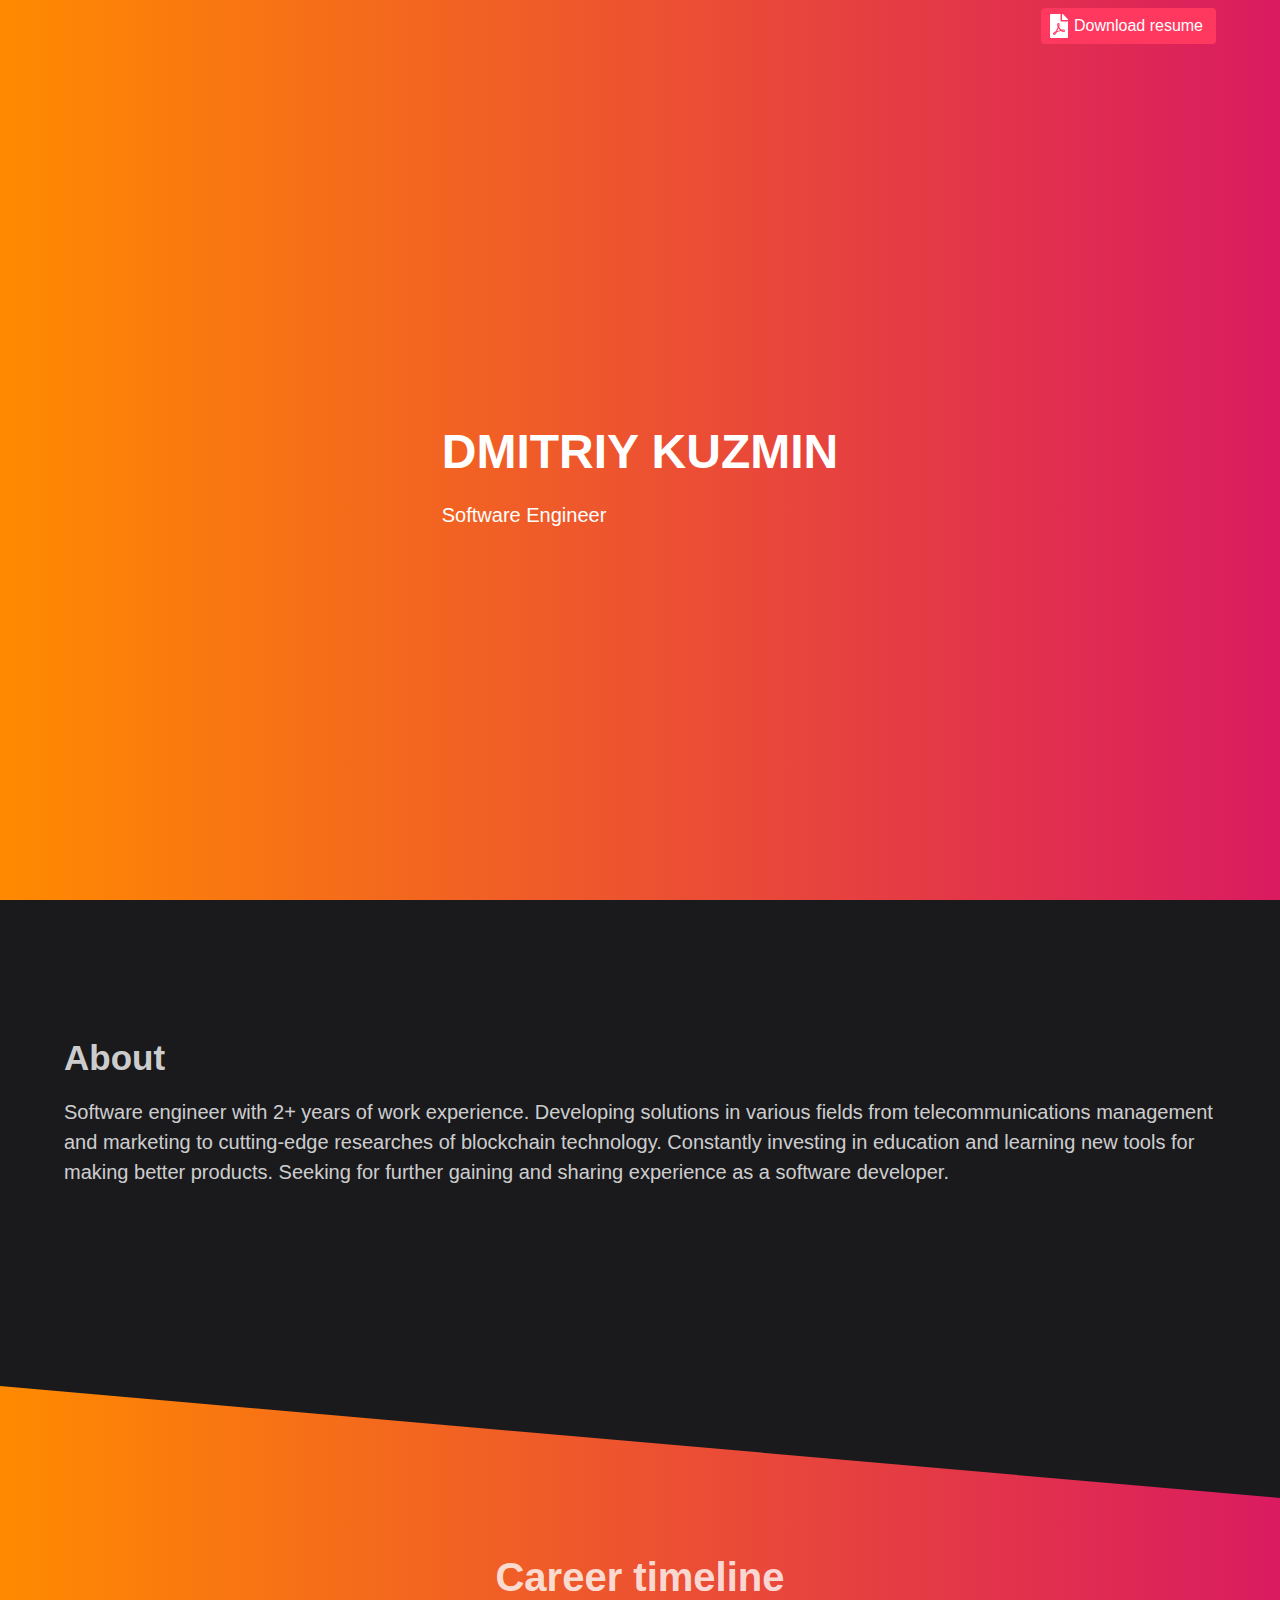
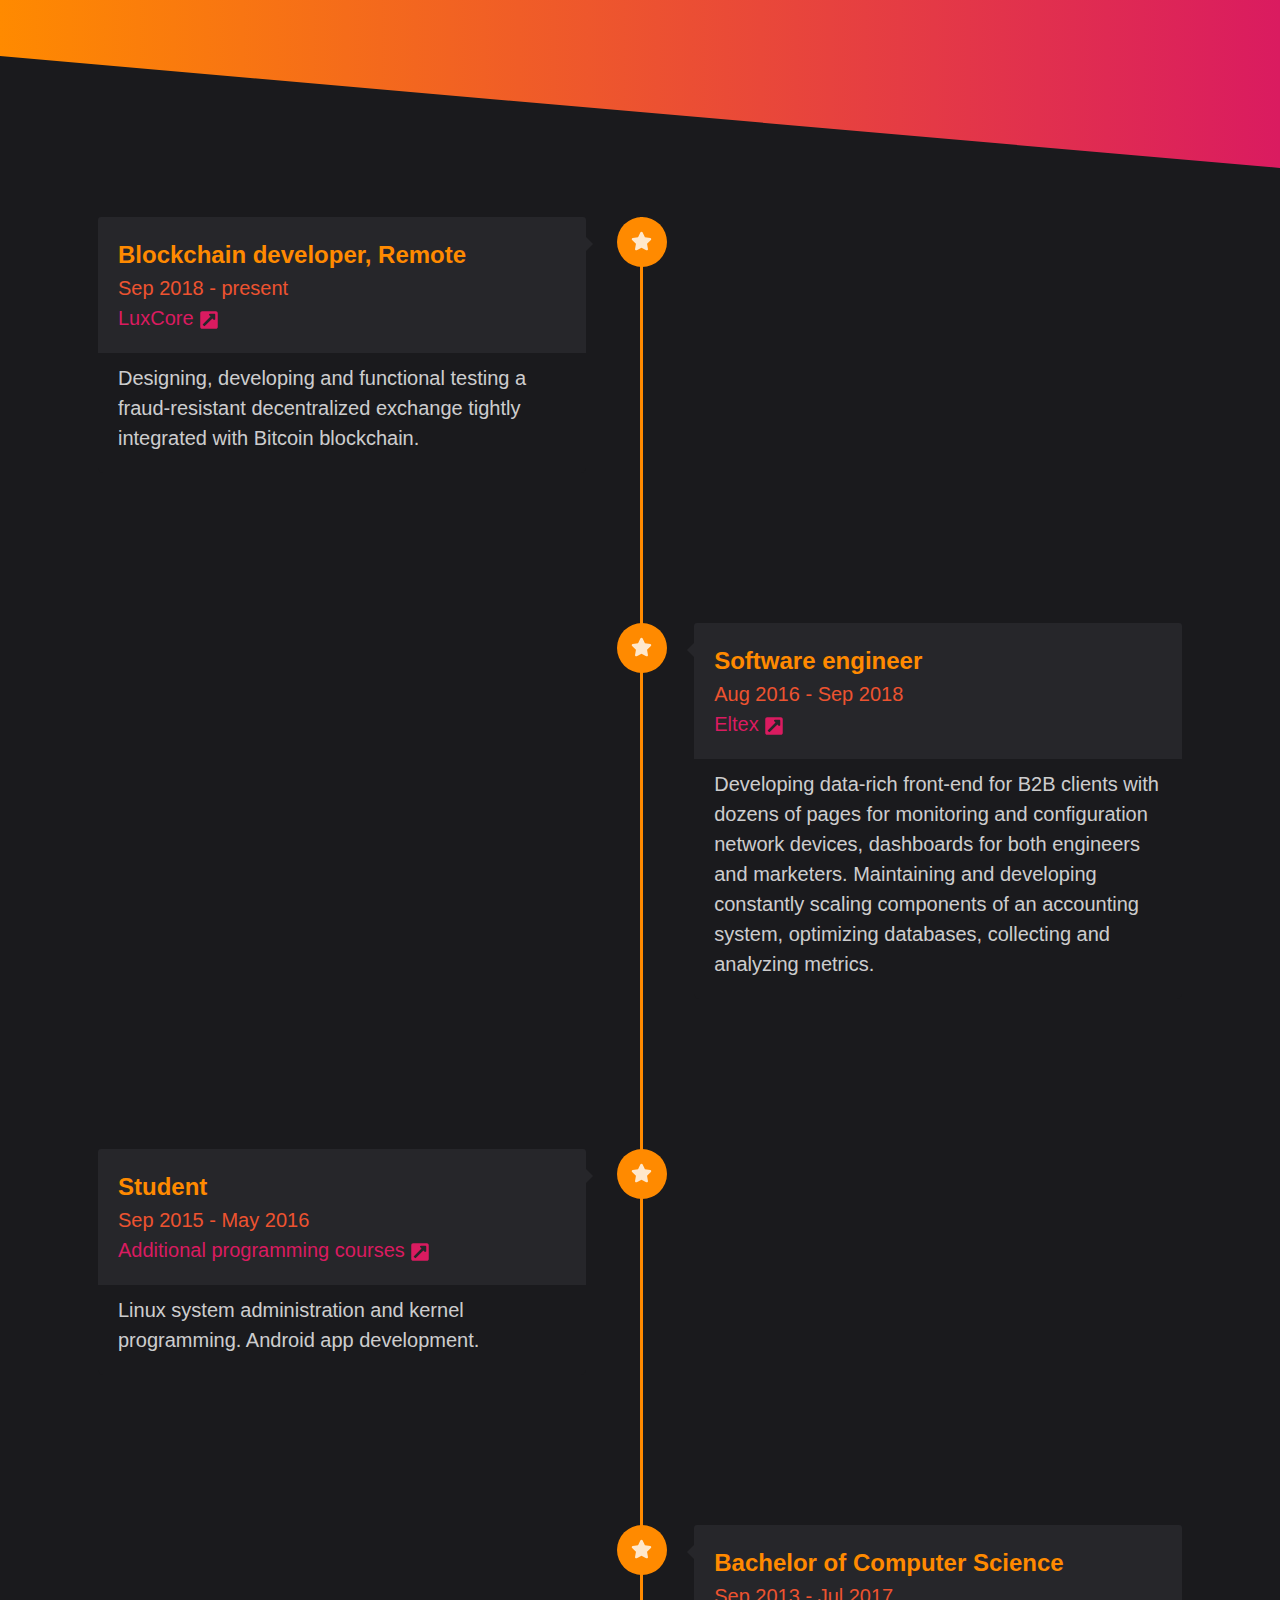
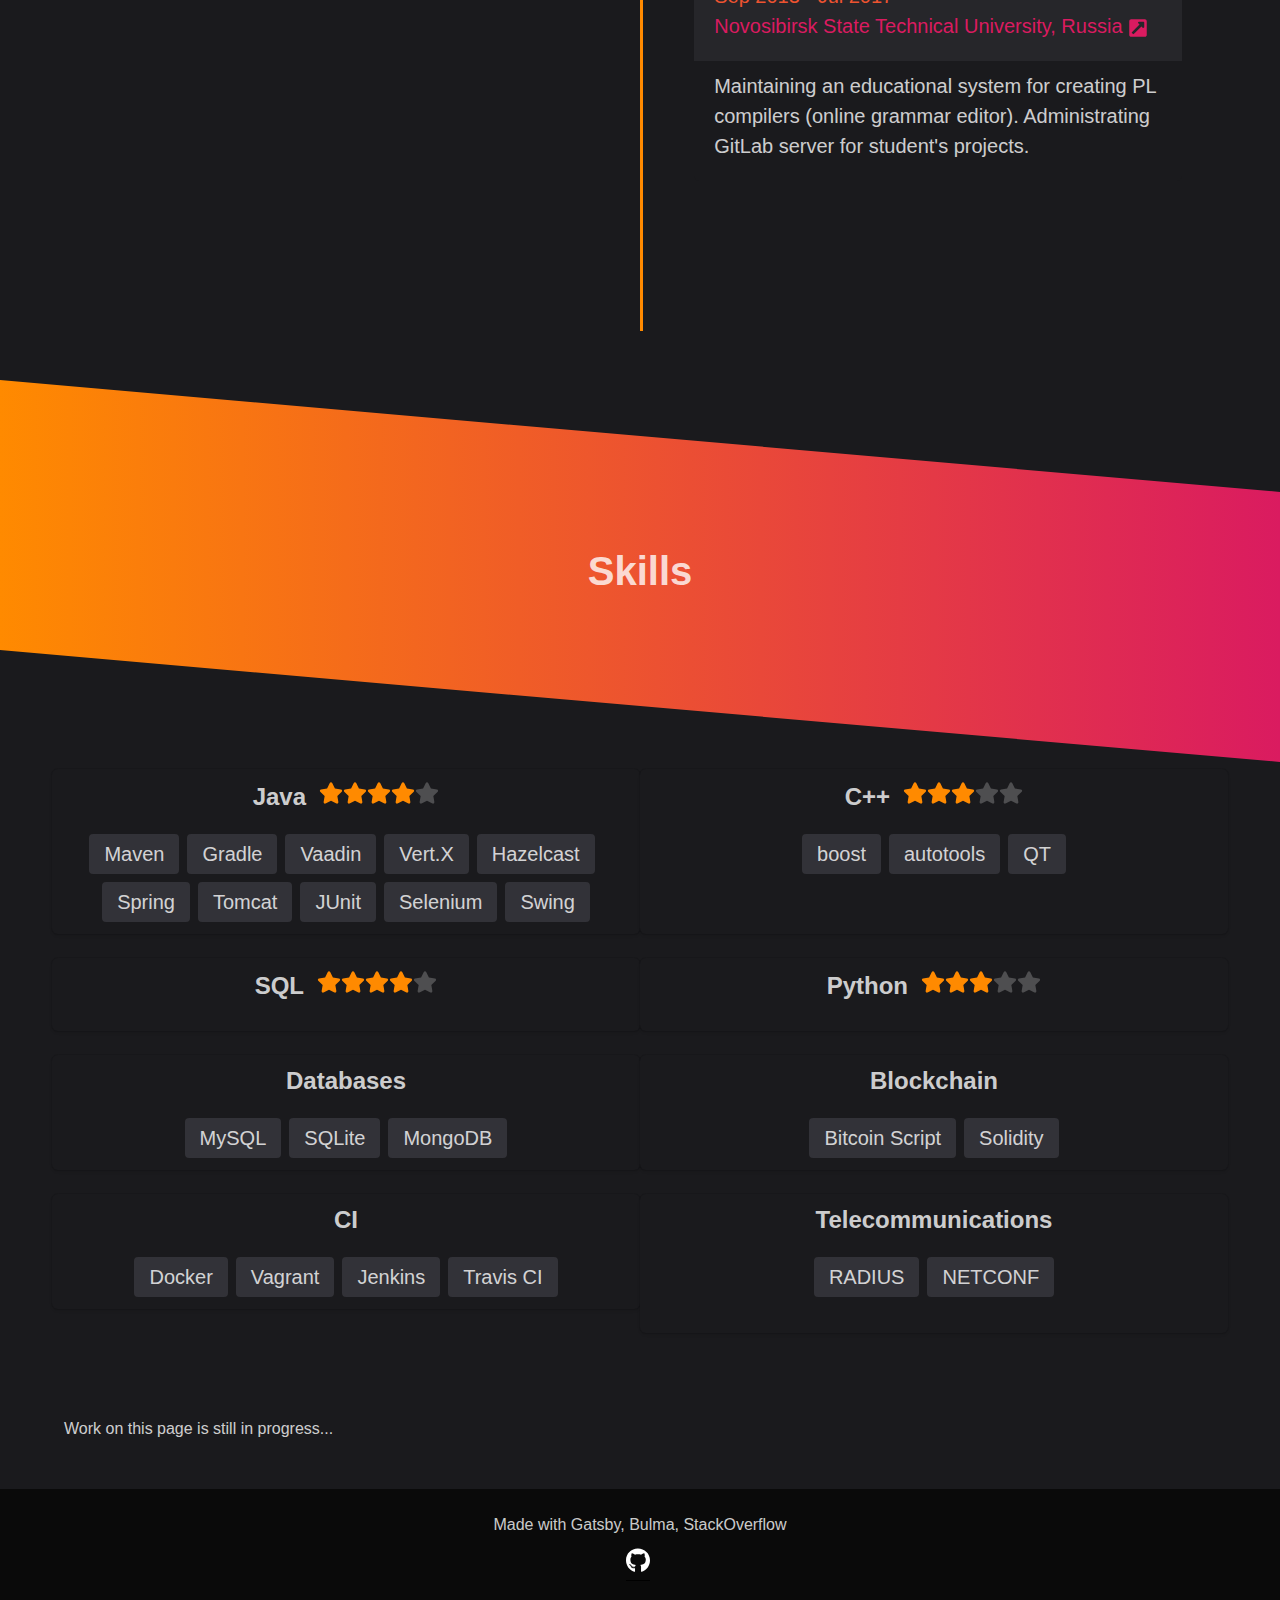
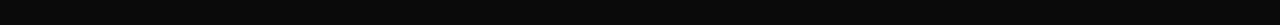
==== commit ae698d59: "Deploy xotonic/xotonic.github.com to github.com/xotonic/xotonic.github.com.git:master" ====
--- a/index.html
+++ b/index.html
@@ -1,6 +1,6 @@
-<!DOCTYPE html><html lang="en"><head><meta charSet="utf-8"/><meta http-equiv="x-ua-compatible" content="ie=edge"/><meta name="viewport" content="width=device-width, initial-scale=1, shrink-to-fit=no"/><style data-href="/styles.657376f53c6f9f1661ed.css">/*! bulma.io v0.7.5 | MIT License | github.com/jgthms/bulma */@-webkit-keyframes spinAround{0%{-webkit-transform:rotate(0deg);transform:rotate(0deg)}to{-webkit-transform:rotate(359deg);transform:rotate(359deg)}}@keyframes spinAround{0%{-webkit-transform:rotate(0deg);transform:rotate(0deg)}to{-webkit-transform:rotate(359deg);transform:rotate(359deg)}}.breadcrumb,.button,.delete,.file,.is-unselectable,.modal-close,.pagination-ellipsis,.pagination-link,.pagination-next,.pagination-previous,.tabs{-webkit-touch-callout:none;-webkit-user-select:none;-moz-user-select:none;-ms-user-select:none;user-select:none}.navbar-link:not(.is-arrowless):after,.select:not(.is-multiple):not(.is-loading):after{border:3px solid transparent;border-radius:2px;border-right:0;border-top:0;content:" ";display:block;height:.625em;margin-top:-.4375em;pointer-events:none;position:absolute;top:50%;-webkit-transform:rotate(-45deg);transform:rotate(-45deg);-webkit-transform-origin:center;transform-origin:center;width:.625em}.block:not(:last-child),.box:not(:last-child),.breadcrumb:not(:last-child),.content:not(:last-child),.highlight:not(:last-child),.level:not(:last-child),.list:not(:last-child),.message:not(:last-child),.notification:not(:last-child),.progress:not(:last-child),.subtitle:not(:last-child),.table-container:not(:last-child),.table:not(:last-child),.tabs:not(:last-child),.title:not(:last-child){margin-bottom:1.5rem}.delete,.modal-close{-moz-appearance:none;-webkit-appearance:none;background-color:rgba(10,10,10,.2);border:none;border-radius:290486px;cursor:pointer;pointer-events:auto;display:inline-block;flex-grow:0;flex-shrink:0;font-size:0;height:20px;max-height:20px;max-width:20px;min-height:20px;min-width:20px;outline:none;position:relative;vertical-align:top;width:20px}.delete:after,.delete:before,.modal-close:after,.modal-close:before{background-color:#fff;content:"";display:block;left:50%;position:absolute;top:50%;-webkit-transform:translateX(-50%) translateY(-50%) rotate(45deg);transform:translateX(-50%) translateY(-50%) rotate(45deg);-webkit-transform-origin:center center;transform-origin:center center}.delete:before,.modal-close:before{height:2px;width:50%}.delete:after,.modal-close:after{height:50%;width:2px}.delete:focus,.delete:hover,.modal-close:focus,.modal-close:hover{background-color:rgba(10,10,10,.3)}.delete:active,.modal-close:active{background-color:rgba(10,10,10,.4)}.is-small.delete,.is-small.modal-close{height:16px;max-height:16px;max-width:16px;min-height:16px;min-width:16px;width:16px}.is-medium.delete,.is-medium.modal-close{height:24px;max-height:24px;max-width:24px;min-height:24px;min-width:24px;width:24px}.is-large.delete,.is-large.modal-close{height:32px;max-height:32px;max-width:32px;min-height:32px;min-width:32px;width:32px}.button.is-loading:after,.control.is-loading:after,.loader,.select.is-loading:after{-webkit-animation:spinAround .5s linear infinite;animation:spinAround .5s linear infinite;border-radius:290486px;border-color:transparent transparent #dbdbdb #dbdbdb;border-style:solid;border-width:2px;content:"";display:block;height:1em;position:relative;width:1em}.hero-video,.image.is-1by1 .has-ratio,.image.is-1by1 img,.image.is-1by2 .has-ratio,.image.is-1by2 img,.image.is-1by3 .has-ratio,.image.is-1by3 img,.image.is-2by1 .has-ratio,.image.is-2by1 img,.image.is-2by3 .has-ratio,.image.is-2by3 img,.image.is-3by1 .has-ratio,.image.is-3by1 img,.image.is-3by2 .has-ratio,.image.is-3by2 img,.image.is-3by4 .has-ratio,.image.is-3by4 img,.image.is-3by5 .has-ratio,.image.is-3by5 img,.image.is-4by3 .has-ratio,.image.is-4by3 img,.image.is-4by5 .has-ratio,.image.is-4by5 img,.image.is-5by3 .has-ratio,.image.is-5by3 img,.image.is-5by4 .has-ratio,.image.is-5by4 img,.image.is-9by16 .has-ratio,.image.is-9by16 img,.image.is-16by9 .has-ratio,.image.is-16by9 img,.image.is-square .has-ratio,.image.is-square img,.is-overlay,.modal,.modal-background{bottom:0;left:0;position:absolute;right:0;top:0}.button,.file-cta,.file-name,.input,.pagination-ellipsis,.pagination-link,.pagination-next,.pagination-previous,.select select,.textarea{-moz-appearance:none;-webkit-appearance:none;align-items:center;border:1px solid transparent;border-radius:4px;box-shadow:none;display:inline-flex;font-size:1rem;height:2.25em;justify-content:flex-start;line-height:1.5;padding:calc(.375em - 1px) calc(.625em - 1px);position:relative;vertical-align:top}.button:active,.button:focus,.file-cta:active,.file-cta:focus,.file-name:active,.file-name:focus,.input:active,.input:focus,.is-active.button,.is-active.file-cta,.is-active.file-name,.is-active.input,.is-active.pagination-ellipsis,.is-active.pagination-link,.is-active.pagination-next,.is-active.pagination-previous,.is-active.textarea,.is-focused.button,.is-focused.file-cta,.is-focused.file-name,.is-focused.input,.is-focused.pagination-ellipsis,.is-focused.pagination-link,.is-focused.pagination-next,.is-focused.pagination-previous,.is-focused.textarea,.pagination-ellipsis:active,.pagination-ellipsis:focus,.pagination-link:active,.pagination-link:focus,.pagination-next:active,.pagination-next:focus,.pagination-previous:active,.pagination-previous:focus,.select select.is-active,.select select.is-focused,.select select:active,.select select:focus,.textarea:active,.textarea:focus{outline:none}.button[disabled],.file-cta[disabled],.file-name[disabled],.input[disabled],.pagination-ellipsis[disabled],.pagination-link[disabled],.pagination-next[disabled],.pagination-previous[disabled],.select fieldset[disabled] select,.select select[disabled],.textarea[disabled],fieldset[disabled] .button,fieldset[disabled] .file-cta,fieldset[disabled] .file-name,fieldset[disabled] .input,fieldset[disabled] .pagination-ellipsis,fieldset[disabled] .pagination-link,fieldset[disabled] .pagination-next,fieldset[disabled] .pagination-previous,fieldset[disabled] .select select,fieldset[disabled] .textarea{cursor:not-allowed}
+<!DOCTYPE html><html lang="en"><head><meta charSet="utf-8"/><meta http-equiv="x-ua-compatible" content="ie=edge"/><meta name="viewport" content="width=device-width, initial-scale=1, shrink-to-fit=no"/><style data-href="/styles.9f290a3f5fb3452b3f65.css">/*! bulma.io v0.7.5 | MIT License | github.com/jgthms/bulma */@-webkit-keyframes spinAround{0%{-webkit-transform:rotate(0deg);transform:rotate(0deg)}to{-webkit-transform:rotate(359deg);transform:rotate(359deg)}}@keyframes spinAround{0%{-webkit-transform:rotate(0deg);transform:rotate(0deg)}to{-webkit-transform:rotate(359deg);transform:rotate(359deg)}}.breadcrumb,.button,.delete,.file,.is-unselectable,.modal-close,.pagination-ellipsis,.pagination-link,.pagination-next,.pagination-previous,.tabs{-webkit-touch-callout:none;-webkit-user-select:none;-moz-user-select:none;-ms-user-select:none;user-select:none}.navbar-link:not(.is-arrowless):after,.select:not(.is-multiple):not(.is-loading):after{border:3px solid transparent;border-radius:2px;border-right:0;border-top:0;content:" ";display:block;height:.625em;margin-top:-.4375em;pointer-events:none;position:absolute;top:50%;-webkit-transform:rotate(-45deg);transform:rotate(-45deg);-webkit-transform-origin:center;transform-origin:center;width:.625em}.block:not(:last-child),.box:not(:last-child),.breadcrumb:not(:last-child),.content:not(:last-child),.highlight:not(:last-child),.level:not(:last-child),.list:not(:last-child),.message:not(:last-child),.notification:not(:last-child),.progress:not(:last-child),.subtitle:not(:last-child),.table-container:not(:last-child),.table:not(:last-child),.tabs:not(:last-child),.title:not(:last-child){margin-bottom:1.5rem}.delete,.modal-close{-moz-appearance:none;-webkit-appearance:none;background-color:rgba(10,10,10,.2);border:none;border-radius:290486px;cursor:pointer;pointer-events:auto;display:inline-block;flex-grow:0;flex-shrink:0;font-size:0;height:20px;max-height:20px;max-width:20px;min-height:20px;min-width:20px;outline:none;position:relative;vertical-align:top;width:20px}.delete:after,.delete:before,.modal-close:after,.modal-close:before{background-color:#fff;content:"";display:block;left:50%;position:absolute;top:50%;-webkit-transform:translateX(-50%) translateY(-50%) rotate(45deg);transform:translateX(-50%) translateY(-50%) rotate(45deg);-webkit-transform-origin:center center;transform-origin:center center}.delete:before,.modal-close:before{height:2px;width:50%}.delete:after,.modal-close:after{height:50%;width:2px}.delete:focus,.delete:hover,.modal-close:focus,.modal-close:hover{background-color:rgba(10,10,10,.3)}.delete:active,.modal-close:active{background-color:rgba(10,10,10,.4)}.is-small.delete,.is-small.modal-close{height:16px;max-height:16px;max-width:16px;min-height:16px;min-width:16px;width:16px}.is-medium.delete,.is-medium.modal-close{height:24px;max-height:24px;max-width:24px;min-height:24px;min-width:24px;width:24px}.is-large.delete,.is-large.modal-close{height:32px;max-height:32px;max-width:32px;min-height:32px;min-width:32px;width:32px}.button.is-loading:after,.control.is-loading:after,.loader,.select.is-loading:after{-webkit-animation:spinAround .5s linear infinite;animation:spinAround .5s linear infinite;border-radius:290486px;border-color:transparent transparent #dbdbdb #dbdbdb;border-style:solid;border-width:2px;content:"";display:block;height:1em;position:relative;width:1em}.hero-video,.image.is-1by1 .has-ratio,.image.is-1by1 img,.image.is-1by2 .has-ratio,.image.is-1by2 img,.image.is-1by3 .has-ratio,.image.is-1by3 img,.image.is-2by1 .has-ratio,.image.is-2by1 img,.image.is-2by3 .has-ratio,.image.is-2by3 img,.image.is-3by1 .has-ratio,.image.is-3by1 img,.image.is-3by2 .has-ratio,.image.is-3by2 img,.image.is-3by4 .has-ratio,.image.is-3by4 img,.image.is-3by5 .has-ratio,.image.is-3by5 img,.image.is-4by3 .has-ratio,.image.is-4by3 img,.image.is-4by5 .has-ratio,.image.is-4by5 img,.image.is-5by3 .has-ratio,.image.is-5by3 img,.image.is-5by4 .has-ratio,.image.is-5by4 img,.image.is-9by16 .has-ratio,.image.is-9by16 img,.image.is-16by9 .has-ratio,.image.is-16by9 img,.image.is-square .has-ratio,.image.is-square img,.is-overlay,.modal,.modal-background{bottom:0;left:0;position:absolute;right:0;top:0}.button,.file-cta,.file-name,.input,.pagination-ellipsis,.pagination-link,.pagination-next,.pagination-previous,.select select,.textarea{-moz-appearance:none;-webkit-appearance:none;align-items:center;border:1px solid transparent;border-radius:4px;box-shadow:none;display:inline-flex;font-size:1rem;height:2.25em;justify-content:flex-start;line-height:1.5;padding:calc(.375em - 1px) calc(.625em - 1px);position:relative;vertical-align:top}.button:active,.button:focus,.file-cta:active,.file-cta:focus,.file-name:active,.file-name:focus,.input:active,.input:focus,.is-active.button,.is-active.file-cta,.is-active.file-name,.is-active.input,.is-active.pagination-ellipsis,.is-active.pagination-link,.is-active.pagination-next,.is-active.pagination-previous,.is-active.textarea,.is-focused.button,.is-focused.file-cta,.is-focused.file-name,.is-focused.input,.is-focused.pagination-ellipsis,.is-focused.pagination-link,.is-focused.pagination-next,.is-focused.pagination-previous,.is-focused.textarea,.pagination-ellipsis:active,.pagination-ellipsis:focus,.pagination-link:active,.pagination-link:focus,.pagination-next:active,.pagination-next:focus,.pagination-previous:active,.pagination-previous:focus,.select select.is-active,.select select.is-focused,.select select:active,.select select:focus,.textarea:active,.textarea:focus{outline:none}.button[disabled],.file-cta[disabled],.file-name[disabled],.input[disabled],.pagination-ellipsis[disabled],.pagination-link[disabled],.pagination-next[disabled],.pagination-previous[disabled],.select fieldset[disabled] select,.select select[disabled],.textarea[disabled],fieldset[disabled] .button,fieldset[disabled] .file-cta,fieldset[disabled] .file-name,fieldset[disabled] .input,fieldset[disabled] .pagination-ellipsis,fieldset[disabled] .pagination-link,fieldset[disabled] .pagination-next,fieldset[disabled] .pagination-previous,fieldset[disabled] .select select,fieldset[disabled] .textarea{cursor:not-allowed}
 
-/*! minireset.css v0.0.4 | MIT License | github.com/jgthms/minireset.css */blockquote,body,dd,dl,dt,fieldset,figure,h1,h2,h3,h4,h5,h6,hr,html,iframe,legend,li,ol,p,pre,textarea,ul{margin:0;padding:0}h1,h2,h3,h4,h5,h6{font-size:100%;font-weight:400}ul{list-style:none}button,input,select,textarea{margin:0}html{box-sizing:border-box}*,:after,:before{box-sizing:inherit}embed,iframe,img,object,video{height:auto;max-width:100%}audio{max-width:100%}iframe{border:0}table{border-collapse:collapse;border-spacing:0}td,th{padding:0}td:not([align]),th:not([align]){text-align:left}html{background-color:#1a1a1d;font-size:16px;-moz-osx-font-smoothing:grayscale;-webkit-font-smoothing:antialiased;min-width:300px;overflow-x:hidden;overflow-y:scroll;text-rendering:optimizeLegibility;-webkit-text-size-adjust:100%;-ms-text-size-adjust:100%;text-size-adjust:100%}article,aside,figure,footer,header,hgroup,section{display:block}body,button,input,select,textarea{font-family:BlinkMacSystemFont,-apple-system,Segoe UI,Roboto,Oxygen,Ubuntu,Cantarell,Fira Sans,Droid Sans,Helvetica Neue,Helvetica,Arial,sans-serif}code,pre{-moz-osx-font-smoothing:auto;-webkit-font-smoothing:auto;font-family:monospace}body{color:hsla(0,0%,100%,.8);font-size:1em;font-weight:400;line-height:1.5}a{color:#3273dc;cursor:pointer;text-decoration:none}a strong{color:currentColor}a:hover{color:#363636}code{color:#ff3860;font-size:.875em;font-weight:400;padding:.25em .5em}code,hr{background-color:#1a1a1d}hr{border:none;display:block;height:2px;margin:1.5rem 0}img{height:auto;max-width:100%}input[type=checkbox],input[type=radio]{vertical-align:baseline}small{font-size:.875em}span{font-style:inherit;font-weight:inherit}strong{color:hsla(0,0%,100%,.8);font-weight:700}fieldset{border:none}pre{-webkit-overflow-scrolling:touch;background-color:#1a1a1d;color:hsla(0,0%,100%,.8);font-size:.875em;overflow-x:auto;padding:1.25rem 1.5rem;white-space:pre;word-wrap:normal}pre code{background-color:transparent;color:currentColor;font-size:1em;padding:0}table td,table th{vertical-align:top}table td:not([align]),table th:not([align]){text-align:left}table th{color:hsla(0,0%,100%,.8)}.is-clearfix:after{clear:both;content:" ";display:table}.is-pulled-left{float:left!important}.is-pulled-right{float:right!important}.is-clipped{overflow:hidden!important}.is-size-1{font-size:3rem!important}.is-size-2{font-size:2.5rem!important}.is-size-3{font-size:2rem!important}.is-size-4{font-size:1.5rem!important}.is-size-5{font-size:1.25rem!important}.is-size-6{font-size:1rem!important}.is-size-7{font-size:.75rem!important}@media screen and (max-width:768px){.is-size-1-mobile{font-size:3rem!important}.is-size-2-mobile{font-size:2.5rem!important}.is-size-3-mobile{font-size:2rem!important}.is-size-4-mobile{font-size:1.5rem!important}.is-size-5-mobile{font-size:1.25rem!important}.is-size-6-mobile{font-size:1rem!important}.is-size-7-mobile{font-size:.75rem!important}}@media print,screen and (min-width:769px){.is-size-1-tablet{font-size:3rem!important}.is-size-2-tablet{font-size:2.5rem!important}.is-size-3-tablet{font-size:2rem!important}.is-size-4-tablet{font-size:1.5rem!important}.is-size-5-tablet{font-size:1.25rem!important}.is-size-6-tablet{font-size:1rem!important}.is-size-7-tablet{font-size:.75rem!important}}@media screen and (max-width:1023px){.is-size-1-touch{font-size:3rem!important}.is-size-2-touch{font-size:2.5rem!important}.is-size-3-touch{font-size:2rem!important}.is-size-4-touch{font-size:1.5rem!important}.is-size-5-touch{font-size:1.25rem!important}.is-size-6-touch{font-size:1rem!important}.is-size-7-touch{font-size:.75rem!important}}@media screen and (min-width:1024px){.is-size-1-desktop{font-size:3rem!important}.is-size-2-desktop{font-size:2.5rem!important}.is-size-3-desktop{font-size:2rem!important}.is-size-4-desktop{font-size:1.5rem!important}.is-size-5-desktop{font-size:1.25rem!important}.is-size-6-desktop{font-size:1rem!important}.is-size-7-desktop{font-size:.75rem!important}}@media screen and (min-width:1216px){.is-size-1-widescreen{font-size:3rem!important}.is-size-2-widescreen{font-size:2.5rem!important}.is-size-3-widescreen{font-size:2rem!important}.is-size-4-widescreen{font-size:1.5rem!important}.is-size-5-widescreen{font-size:1.25rem!important}.is-size-6-widescreen{font-size:1rem!important}.is-size-7-widescreen{font-size:.75rem!important}}@media screen and (min-width:1408px){.is-size-1-fullhd{font-size:3rem!important}.is-size-2-fullhd{font-size:2.5rem!important}.is-size-3-fullhd{font-size:2rem!important}.is-size-4-fullhd{font-size:1.5rem!important}.is-size-5-fullhd{font-size:1.25rem!important}.is-size-6-fullhd{font-size:1rem!important}.is-size-7-fullhd{font-size:.75rem!important}}.has-text-centered{text-align:center!important}.has-text-justified{text-align:justify!important}.has-text-left{text-align:left!important}.has-text-right{text-align:right!important}@media screen and (max-width:768px){.has-text-centered-mobile{text-align:center!important}}@media print,screen and (min-width:769px){.has-text-centered-tablet{text-align:center!important}}@media screen and (min-width:769px) and (max-width:1023px){.has-text-centered-tablet-only{text-align:center!important}}@media screen and (max-width:1023px){.has-text-centered-touch{text-align:center!important}}@media screen and (min-width:1024px){.has-text-centered-desktop{text-align:center!important}}@media screen and (min-width:1024px) and (max-width:1215px){.has-text-centered-desktop-only{text-align:center!important}}@media screen and (min-width:1216px){.has-text-centered-widescreen{text-align:center!important}}@media screen and (min-width:1216px) and (max-width:1407px){.has-text-centered-widescreen-only{text-align:center!important}}@media screen and (min-width:1408px){.has-text-centered-fullhd{text-align:center!important}}@media screen and (max-width:768px){.has-text-justified-mobile{text-align:justify!important}}@media print,screen and (min-width:769px){.has-text-justified-tablet{text-align:justify!important}}@media screen and (min-width:769px) and (max-width:1023px){.has-text-justified-tablet-only{text-align:justify!important}}@media screen and (max-width:1023px){.has-text-justified-touch{text-align:justify!important}}@media screen and (min-width:1024px){.has-text-justified-desktop{text-align:justify!important}}@media screen and (min-width:1024px) and (max-width:1215px){.has-text-justified-desktop-only{text-align:justify!important}}@media screen and (min-width:1216px){.has-text-justified-widescreen{text-align:justify!important}}@media screen and (min-width:1216px) and (max-width:1407px){.has-text-justified-widescreen-only{text-align:justify!important}}@media screen and (min-width:1408px){.has-text-justified-fullhd{text-align:justify!important}}@media screen and (max-width:768px){.has-text-left-mobile{text-align:left!important}}@media print,screen and (min-width:769px){.has-text-left-tablet{text-align:left!important}}@media screen and (min-width:769px) and (max-width:1023px){.has-text-left-tablet-only{text-align:left!important}}@media screen and (max-width:1023px){.has-text-left-touch{text-align:left!important}}@media screen and (min-width:1024px){.has-text-left-desktop{text-align:left!important}}@media screen and (min-width:1024px) and (max-width:1215px){.has-text-left-desktop-only{text-align:left!important}}@media screen and (min-width:1216px){.has-text-left-widescreen{text-align:left!important}}@media screen and (min-width:1216px) and (max-width:1407px){.has-text-left-widescreen-only{text-align:left!important}}@media screen and (min-width:1408px){.has-text-left-fullhd{text-align:left!important}}@media screen and (max-width:768px){.has-text-right-mobile{text-align:right!important}}@media print,screen and (min-width:769px){.has-text-right-tablet{text-align:right!important}}@media screen and (min-width:769px) and (max-width:1023px){.has-text-right-tablet-only{text-align:right!important}}@media screen and (max-width:1023px){.has-text-right-touch{text-align:right!important}}@media screen and (min-width:1024px){.has-text-right-desktop{text-align:right!important}}@media screen and (min-width:1024px) and (max-width:1215px){.has-text-right-desktop-only{text-align:right!important}}@media screen and (min-width:1216px){.has-text-right-widescreen{text-align:right!important}}@media screen and (min-width:1216px) and (max-width:1407px){.has-text-right-widescreen-only{text-align:right!important}}@media screen and (min-width:1408px){.has-text-right-fullhd{text-align:right!important}}.is-capitalized{text-transform:capitalize!important}.is-lowercase{text-transform:lowercase!important}.is-uppercase{text-transform:uppercase!important}.is-italic{font-style:italic!important}.has-text-white{color:#fff!important}a.has-text-white:focus,a.has-text-white:hover{color:#e6e6e6!important}.has-background-white{background-color:#fff!important}.has-text-black{color:#0a0a0a!important}a.has-text-black:focus,a.has-text-black:hover{color:#000!important}.has-background-black{background-color:#0a0a0a!important}.has-text-light{color:#f5f5f5!important}a.has-text-light:focus,a.has-text-light:hover{color:#dbdbdb!important}.has-background-light{background-color:#f5f5f5!important}.has-text-dark{color:#363636!important}a.has-text-dark:focus,a.has-text-dark:hover{color:#1c1c1c!important}.has-background-dark{background-color:#363636!important}.has-text-primary{color:#00d1b2!important}a.has-text-primary:focus,a.has-text-primary:hover{color:#009e86!important}.has-background-primary{background-color:#00d1b2!important}.has-text-link{color:#3273dc!important}a.has-text-link:focus,a.has-text-link:hover{color:#205bbc!important}.has-background-link{background-color:#3273dc!important}.has-text-info{color:#209cee!important}a.has-text-info:focus,a.has-text-info:hover{color:#0f81cc!important}.has-background-info{background-color:#209cee!important}.has-text-success{color:#23d160!important}a.has-text-success:focus,a.has-text-success:hover{color:#1ca64c!important}.has-background-success{background-color:#23d160!important}.has-text-warning{color:#ffdd57!important}a.has-text-warning:focus,a.has-text-warning:hover{color:#ffd324!important}.has-background-warning{background-color:#ffdd57!important}.has-text-danger{color:#ff3860!important}a.has-text-danger:focus,a.has-text-danger:hover{color:#ff0537!important}.has-background-danger{background-color:#ff3860!important}.has-text-black-bis{color:#121212!important}.has-background-black-bis{background-color:#121212!important}.has-text-black-ter{color:#242424!important}.has-background-black-ter{background-color:#242424!important}.has-text-grey-darker{color:#363636!important}.has-background-grey-darker{background-color:#363636!important}.has-text-grey-dark{color:#4a4a4a!important}.has-background-grey-dark{background-color:#4a4a4a!important}.has-text-grey{color:#7a7a7a!important}.has-background-grey{background-color:#7a7a7a!important}.has-text-grey-light{color:#b5b5b5!important}.has-background-grey-light{background-color:#b5b5b5!important}.has-text-grey-lighter{color:#dbdbdb!important}.has-background-grey-lighter{background-color:#dbdbdb!important}.has-text-white-ter{color:#f5f5f5!important}.has-background-white-ter{background-color:#f5f5f5!important}.has-text-white-bis{color:#fafafa!important}.has-background-white-bis{background-color:#fafafa!important}.has-text-weight-light{font-weight:300!important}.has-text-weight-normal{font-weight:400!important}.has-text-weight-medium{font-weight:500!important}.has-text-weight-semibold{font-weight:600!important}.has-text-weight-bold{font-weight:700!important}.is-family-primary,.is-family-sans-serif,.is-family-secondary{font-family:BlinkMacSystemFont,-apple-system,Segoe UI,Roboto,Oxygen,Ubuntu,Cantarell,Fira Sans,Droid Sans,Helvetica Neue,Helvetica,Arial,sans-serif!important}.is-family-code,.is-family-monospace{font-family:monospace!important}.is-block{display:block!important}@media screen and (max-width:768px){.is-block-mobile{display:block!important}}@media print,screen and (min-width:769px){.is-block-tablet{display:block!important}}@media screen and (min-width:769px) and (max-width:1023px){.is-block-tablet-only{display:block!important}}@media screen and (max-width:1023px){.is-block-touch{display:block!important}}@media screen and (min-width:1024px){.is-block-desktop{display:block!important}}@media screen and (min-width:1024px) and (max-width:1215px){.is-block-desktop-only{display:block!important}}@media screen and (min-width:1216px){.is-block-widescreen{display:block!important}}@media screen and (min-width:1216px) and (max-width:1407px){.is-block-widescreen-only{display:block!important}}@media screen and (min-width:1408px){.is-block-fullhd{display:block!important}}.is-flex{display:flex!important}@media screen and (max-width:768px){.is-flex-mobile{display:flex!important}}@media print,screen and (min-width:769px){.is-flex-tablet{display:flex!important}}@media screen and (min-width:769px) and (max-width:1023px){.is-flex-tablet-only{display:flex!important}}@media screen and (max-width:1023px){.is-flex-touch{display:flex!important}}@media screen and (min-width:1024px){.is-flex-desktop{display:flex!important}}@media screen and (min-width:1024px) and (max-width:1215px){.is-flex-desktop-only{display:flex!important}}@media screen and (min-width:1216px){.is-flex-widescreen{display:flex!important}}@media screen and (min-width:1216px) and (max-width:1407px){.is-flex-widescreen-only{display:flex!important}}@media screen and (min-width:1408px){.is-flex-fullhd{display:flex!important}}.is-inline{display:inline!important}@media screen and (max-width:768px){.is-inline-mobile{display:inline!important}}@media print,screen and (min-width:769px){.is-inline-tablet{display:inline!important}}@media screen and (min-width:769px) and (max-width:1023px){.is-inline-tablet-only{display:inline!important}}@media screen and (max-width:1023px){.is-inline-touch{display:inline!important}}@media screen and (min-width:1024px){.is-inline-desktop{display:inline!important}}@media screen and (min-width:1024px) and (max-width:1215px){.is-inline-desktop-only{display:inline!important}}@media screen and (min-width:1216px){.is-inline-widescreen{display:inline!important}}@media screen and (min-width:1216px) and (max-width:1407px){.is-inline-widescreen-only{display:inline!important}}@media screen and (min-width:1408px){.is-inline-fullhd{display:inline!important}}.is-inline-block{display:inline-block!important}@media screen and (max-width:768px){.is-inline-block-mobile{display:inline-block!important}}@media print,screen and (min-width:769px){.is-inline-block-tablet{display:inline-block!important}}@media screen and (min-width:769px) and (max-width:1023px){.is-inline-block-tablet-only{display:inline-block!important}}@media screen and (max-width:1023px){.is-inline-block-touch{display:inline-block!important}}@media screen and (min-width:1024px){.is-inline-block-desktop{display:inline-block!important}}@media screen and (min-width:1024px) and (max-width:1215px){.is-inline-block-desktop-only{display:inline-block!important}}@media screen and (min-width:1216px){.is-inline-block-widescreen{display:inline-block!important}}@media screen and (min-width:1216px) and (max-width:1407px){.is-inline-block-widescreen-only{display:inline-block!important}}@media screen and (min-width:1408px){.is-inline-block-fullhd{display:inline-block!important}}.is-inline-flex{display:inline-flex!important}@media screen and (max-width:768px){.is-inline-flex-mobile{display:inline-flex!important}}@media print,screen and (min-width:769px){.is-inline-flex-tablet{display:inline-flex!important}}@media screen and (min-width:769px) and (max-width:1023px){.is-inline-flex-tablet-only{display:inline-flex!important}}@media screen and (max-width:1023px){.is-inline-flex-touch{display:inline-flex!important}}@media screen and (min-width:1024px){.is-inline-flex-desktop{display:inline-flex!important}}@media screen and (min-width:1024px) and (max-width:1215px){.is-inline-flex-desktop-only{display:inline-flex!important}}@media screen and (min-width:1216px){.is-inline-flex-widescreen{display:inline-flex!important}}@media screen and (min-width:1216px) and (max-width:1407px){.is-inline-flex-widescreen-only{display:inline-flex!important}}@media screen and (min-width:1408px){.is-inline-flex-fullhd{display:inline-flex!important}}.is-hidden{display:none!important}.is-sr-only{border:none!important;clip:rect(0,0,0,0)!important;height:.01em!important;overflow:hidden!important;padding:0!important;position:absolute!important;white-space:nowrap!important;width:.01em!important}@media screen and (max-width:768px){.is-hidden-mobile{display:none!important}}@media print,screen and (min-width:769px){.is-hidden-tablet{display:none!important}}@media screen and (min-width:769px) and (max-width:1023px){.is-hidden-tablet-only{display:none!important}}@media screen and (max-width:1023px){.is-hidden-touch{display:none!important}}@media screen and (min-width:1024px){.is-hidden-desktop{display:none!important}}@media screen and (min-width:1024px) and (max-width:1215px){.is-hidden-desktop-only{display:none!important}}@media screen and (min-width:1216px){.is-hidden-widescreen{display:none!important}}@media screen and (min-width:1216px) and (max-width:1407px){.is-hidden-widescreen-only{display:none!important}}@media screen and (min-width:1408px){.is-hidden-fullhd{display:none!important}}.is-invisible{visibility:hidden!important}@media screen and (max-width:768px){.is-invisible-mobile{visibility:hidden!important}}@media print,screen and (min-width:769px){.is-invisible-tablet{visibility:hidden!important}}@media screen and (min-width:769px) and (max-width:1023px){.is-invisible-tablet-only{visibility:hidden!important}}@media screen and (max-width:1023px){.is-invisible-touch{visibility:hidden!important}}@media screen and (min-width:1024px){.is-invisible-desktop{visibility:hidden!important}}@media screen and (min-width:1024px) and (max-width:1215px){.is-invisible-desktop-only{visibility:hidden!important}}@media screen and (min-width:1216px){.is-invisible-widescreen{visibility:hidden!important}}@media screen and (min-width:1216px) and (max-width:1407px){.is-invisible-widescreen-only{visibility:hidden!important}}@media screen and (min-width:1408px){.is-invisible-fullhd{visibility:hidden!important}}.is-marginless{margin:0!important}.is-paddingless{padding:0!important}.is-radiusless{border-radius:0!important}.is-shadowless{box-shadow:none!important}.is-relative{position:relative!important}.box{background-color:#1a1a1d;border-radius:6px;box-shadow:0 2px 3px rgba(10,10,10,.1),0 0 0 1px rgba(10,10,10,.1);color:hsla(0,0%,100%,.8);display:block;padding:1.25rem}a.box:focus,a.box:hover{box-shadow:0 2px 3px rgba(10,10,10,.1),0 0 0 1px #3273dc}a.box:active{box-shadow:inset 0 1px 2px rgba(10,10,10,.2),0 0 0 1px #3273dc}.button{background-color:#fff;border-color:#dbdbdb;border-width:1px;color:#363636;cursor:pointer;justify-content:center;padding:calc(.375em - 1px) .75em;text-align:center;white-space:nowrap}.button strong{color:inherit}.button .icon,.button .icon.is-large,.button .icon.is-medium,.button .icon.is-small{height:1.5em;width:1.5em}.button .icon:first-child:not(:last-child){margin-left:calc(-.375em - 1px);margin-right:.1875em}.button .icon:last-child:not(:first-child){margin-left:.1875em;margin-right:calc(-.375em - 1px)}.button .icon:first-child:last-child{margin-left:calc(-.375em - 1px);margin-right:calc(-.375em - 1px)}.button.is-hovered,.button:hover{border-color:#b5b5b5;color:#363636}.button.is-focused,.button:focus{border-color:#3273dc;color:#363636}.button.is-focused:not(:active),.button:focus:not(:active){box-shadow:0 0 0 .125em rgba(50,115,220,.25)}.button.is-active,.button:active{border-color:#4a4a4a;color:#363636}.button.is-text{background-color:transparent;border-color:transparent;color:hsla(0,0%,100%,.8);text-decoration:underline}.button.is-text.is-focused,.button.is-text.is-hovered,.button.is-text:focus,.button.is-text:hover{background-color:#1a1a1d;color:hsla(0,0%,100%,.8)}.button.is-text.is-active,.button.is-text:active{background-color:#0e0e10;color:hsla(0,0%,100%,.8)}.button.is-text[disabled],fieldset[disabled] .button.is-text{background-color:transparent;border-color:transparent;box-shadow:none}.button.is-white{background-color:#fff;border-color:transparent;color:#0a0a0a}.button.is-white.is-hovered,.button.is-white:hover{background-color:#f9f9f9;border-color:transparent;color:#0a0a0a}.button.is-white.is-focused,.button.is-white:focus{border-color:transparent;color:#0a0a0a}.button.is-white.is-focused:not(:active),.button.is-white:focus:not(:active){box-shadow:0 0 0 .125em hsla(0,0%,100%,.25)}.button.is-white.is-active,.button.is-white:active{background-color:#f2f2f2;border-color:transparent;color:#0a0a0a}.button.is-white[disabled],fieldset[disabled] .button.is-white{background-color:#fff;border-color:transparent;box-shadow:none}.button.is-white.is-inverted{background-color:#0a0a0a;color:#fff}.button.is-white.is-inverted.is-hovered,.button.is-white.is-inverted:hover{background-color:#000}.button.is-white.is-inverted[disabled],fieldset[disabled] .button.is-white.is-inverted{background-color:#0a0a0a;border-color:transparent;box-shadow:none;color:#fff}.button.is-white.is-loading:after{border-color:transparent transparent #0a0a0a #0a0a0a!important}.button.is-white.is-outlined{background-color:transparent;border-color:#fff;color:#fff}.button.is-white.is-outlined.is-focused,.button.is-white.is-outlined.is-hovered,.button.is-white.is-outlined:focus,.button.is-white.is-outlined:hover{background-color:#fff;border-color:#fff;color:#0a0a0a}.button.is-white.is-outlined.is-loading:after{border-color:transparent transparent #fff #fff!important}.button.is-white.is-outlined.is-loading.is-focused:after,.button.is-white.is-outlined.is-loading.is-hovered:after,.button.is-white.is-outlined.is-loading:focus:after,.button.is-white.is-outlined.is-loading:hover:after{border-color:transparent transparent #0a0a0a #0a0a0a!important}.button.is-white.is-outlined[disabled],fieldset[disabled] .button.is-white.is-outlined{background-color:transparent;border-color:#fff;box-shadow:none;color:#fff}.button.is-white.is-inverted.is-outlined{background-color:transparent;border-color:#0a0a0a;color:#0a0a0a}.button.is-white.is-inverted.is-outlined.is-focused,.button.is-white.is-inverted.is-outlined.is-hovered,.button.is-white.is-inverted.is-outlined:focus,.button.is-white.is-inverted.is-outlined:hover{background-color:#0a0a0a;color:#fff}.button.is-white.is-inverted.is-outlined.is-loading.is-focused:after,.button.is-white.is-inverted.is-outlined.is-loading.is-hovered:after,.button.is-white.is-inverted.is-outlined.is-loading:focus:after,.button.is-white.is-inverted.is-outlined.is-loading:hover:after{border-color:transparent transparent #fff #fff!important}.button.is-white.is-inverted.is-outlined[disabled],fieldset[disabled] .button.is-white.is-inverted.is-outlined{background-color:transparent;border-color:#0a0a0a;box-shadow:none;color:#0a0a0a}.button.is-black{background-color:#0a0a0a;border-color:transparent;color:#fff}.button.is-black.is-hovered,.button.is-black:hover{background-color:#040404;border-color:transparent;color:#fff}.button.is-black.is-focused,.button.is-black:focus{border-color:transparent;color:#fff}.button.is-black.is-focused:not(:active),.button.is-black:focus:not(:active){box-shadow:0 0 0 .125em rgba(10,10,10,.25)}.button.is-black.is-active,.button.is-black:active{background-color:#000;border-color:transparent;color:#fff}.button.is-black[disabled],fieldset[disabled] .button.is-black{background-color:#0a0a0a;border-color:transparent;box-shadow:none}.button.is-black.is-inverted{background-color:#fff;color:#0a0a0a}.button.is-black.is-inverted.is-hovered,.button.is-black.is-inverted:hover{background-color:#f2f2f2}.button.is-black.is-inverted[disabled],fieldset[disabled] .button.is-black.is-inverted{background-color:#fff;border-color:transparent;box-shadow:none;color:#0a0a0a}.button.is-black.is-loading:after{border-color:transparent transparent #fff #fff!important}.button.is-black.is-outlined{background-color:transparent;border-color:#0a0a0a;color:#0a0a0a}.button.is-black.is-outlined.is-focused,.button.is-black.is-outlined.is-hovered,.button.is-black.is-outlined:focus,.button.is-black.is-outlined:hover{background-color:#0a0a0a;border-color:#0a0a0a;color:#fff}.button.is-black.is-outlined.is-loading:after{border-color:transparent transparent #0a0a0a #0a0a0a!important}.button.is-black.is-outlined.is-loading.is-focused:after,.button.is-black.is-outlined.is-loading.is-hovered:after,.button.is-black.is-outlined.is-loading:focus:after,.button.is-black.is-outlined.is-loading:hover:after{border-color:transparent transparent #fff #fff!important}.button.is-black.is-outlined[disabled],fieldset[disabled] .button.is-black.is-outlined{background-color:transparent;border-color:#0a0a0a;box-shadow:none;color:#0a0a0a}.button.is-black.is-inverted.is-outlined{background-color:transparent;border-color:#fff;color:#fff}.button.is-black.is-inverted.is-outlined.is-focused,.button.is-black.is-inverted.is-outlined.is-hovered,.button.is-black.is-inverted.is-outlined:focus,.button.is-black.is-inverted.is-outlined:hover{background-color:#fff;color:#0a0a0a}.button.is-black.is-inverted.is-outlined.is-loading.is-focused:after,.button.is-black.is-inverted.is-outlined.is-loading.is-hovered:after,.button.is-black.is-inverted.is-outlined.is-loading:focus:after,.button.is-black.is-inverted.is-outlined.is-loading:hover:after{border-color:transparent transparent #0a0a0a #0a0a0a!important}.button.is-black.is-inverted.is-outlined[disabled],fieldset[disabled] .button.is-black.is-inverted.is-outlined{background-color:transparent;border-color:#fff;box-shadow:none;color:#fff}.button.is-light{background-color:#f5f5f5;border-color:transparent;color:#363636}.button.is-light.is-hovered,.button.is-light:hover{background-color:#eee;border-color:transparent;color:#363636}.button.is-light.is-focused,.button.is-light:focus{border-color:transparent;color:#363636}.button.is-light.is-focused:not(:active),.button.is-light:focus:not(:active){box-shadow:0 0 0 .125em hsla(0,0%,96.1%,.25)}.button.is-light.is-active,.button.is-light:active{background-color:#e8e8e8;border-color:transparent;color:#363636}.button.is-light[disabled],fieldset[disabled] .button.is-light{background-color:#f5f5f5;border-color:transparent;box-shadow:none}.button.is-light.is-inverted{background-color:#363636;color:#f5f5f5}.button.is-light.is-inverted.is-hovered,.button.is-light.is-inverted:hover{background-color:#292929}.button.is-light.is-inverted[disabled],fieldset[disabled] .button.is-light.is-inverted{background-color:#363636;border-color:transparent;box-shadow:none;color:#f5f5f5}.button.is-light.is-loading:after{border-color:transparent transparent #363636 #363636!important}.button.is-light.is-outlined{background-color:transparent;border-color:#f5f5f5;color:#f5f5f5}.button.is-light.is-outlined.is-focused,.button.is-light.is-outlined.is-hovered,.button.is-light.is-outlined:focus,.button.is-light.is-outlined:hover{background-color:#f5f5f5;border-color:#f5f5f5;color:#363636}.button.is-light.is-outlined.is-loading:after{border-color:transparent transparent #f5f5f5 #f5f5f5!important}.button.is-light.is-outlined.is-loading.is-focused:after,.button.is-light.is-outlined.is-loading.is-hovered:after,.button.is-light.is-outlined.is-loading:focus:after,.button.is-light.is-outlined.is-loading:hover:after{border-color:transparent transparent #363636 #363636!important}.button.is-light.is-outlined[disabled],fieldset[disabled] .button.is-light.is-outlined{background-color:transparent;border-color:#f5f5f5;box-shadow:none;color:#f5f5f5}.button.is-light.is-inverted.is-outlined{background-color:transparent;border-color:#363636;color:#363636}.button.is-light.is-inverted.is-outlined.is-focused,.button.is-light.is-inverted.is-outlined.is-hovered,.button.is-light.is-inverted.is-outlined:focus,.button.is-light.is-inverted.is-outlined:hover{background-color:#363636;color:#f5f5f5}.button.is-light.is-inverted.is-outlined.is-loading.is-focused:after,.button.is-light.is-inverted.is-outlined.is-loading.is-hovered:after,.button.is-light.is-inverted.is-outlined.is-loading:focus:after,.button.is-light.is-inverted.is-outlined.is-loading:hover:after{border-color:transparent transparent #f5f5f5 #f5f5f5!important}.button.is-light.is-inverted.is-outlined[disabled],fieldset[disabled] .button.is-light.is-inverted.is-outlined{background-color:transparent;border-color:#363636;box-shadow:none;color:#363636}.button.is-dark{background-color:#363636;border-color:transparent;color:#f5f5f5}.button.is-dark.is-hovered,.button.is-dark:hover{background-color:#2f2f2f;border-color:transparent;color:#f5f5f5}.button.is-dark.is-focused,.button.is-dark:focus{border-color:transparent;color:#f5f5f5}.button.is-dark.is-focused:not(:active),.button.is-dark:focus:not(:active){box-shadow:0 0 0 .125em rgba(54,54,54,.25)}.button.is-dark.is-active,.button.is-dark:active{background-color:#292929;border-color:transparent;color:#f5f5f5}.button.is-dark[disabled],fieldset[disabled] .button.is-dark{background-color:#363636;border-color:transparent;box-shadow:none}.button.is-dark.is-inverted{background-color:#f5f5f5;color:#363636}.button.is-dark.is-inverted.is-hovered,.button.is-dark.is-inverted:hover{background-color:#e8e8e8}.button.is-dark.is-inverted[disabled],fieldset[disabled] .button.is-dark.is-inverted{background-color:#f5f5f5;border-color:transparent;box-shadow:none;color:#363636}.button.is-dark.is-loading:after{border-color:transparent transparent #f5f5f5 #f5f5f5!important}.button.is-dark.is-outlined{background-color:transparent;border-color:#363636;color:#363636}.button.is-dark.is-outlined.is-focused,.button.is-dark.is-outlined.is-hovered,.button.is-dark.is-outlined:focus,.button.is-dark.is-outlined:hover{background-color:#363636;border-color:#363636;color:#f5f5f5}.button.is-dark.is-outlined.is-loading:after{border-color:transparent transparent #363636 #363636!important}.button.is-dark.is-outlined.is-loading.is-focused:after,.button.is-dark.is-outlined.is-loading.is-hovered:after,.button.is-dark.is-outlined.is-loading:focus:after,.button.is-dark.is-outlined.is-loading:hover:after{border-color:transparent transparent #f5f5f5 #f5f5f5!important}.button.is-dark.is-outlined[disabled],fieldset[disabled] .button.is-dark.is-outlined{background-color:transparent;border-color:#363636;box-shadow:none;color:#363636}.button.is-dark.is-inverted.is-outlined{background-color:transparent;border-color:#f5f5f5;color:#f5f5f5}.button.is-dark.is-inverted.is-outlined.is-focused,.button.is-dark.is-inverted.is-outlined.is-hovered,.button.is-dark.is-inverted.is-outlined:focus,.button.is-dark.is-inverted.is-outlined:hover{background-color:#f5f5f5;color:#363636}.button.is-dark.is-inverted.is-outlined.is-loading.is-focused:after,.button.is-dark.is-inverted.is-outlined.is-loading.is-hovered:after,.button.is-dark.is-inverted.is-outlined.is-loading:focus:after,.button.is-dark.is-inverted.is-outlined.is-loading:hover:after{border-color:transparent transparent #363636 #363636!important}.button.is-dark.is-inverted.is-outlined[disabled],fieldset[disabled] .button.is-dark.is-inverted.is-outlined{background-color:transparent;border-color:#f5f5f5;box-shadow:none;color:#f5f5f5}.button.is-primary{background-color:#00d1b2;border-color:transparent;color:#fff}.button.is-primary.is-hovered,.button.is-primary:hover{background-color:#00c4a7;border-color:transparent;color:#fff}.button.is-primary.is-focused,.button.is-primary:focus{border-color:transparent;color:#fff}.button.is-primary.is-focused:not(:active),.button.is-primary:focus:not(:active){box-shadow:0 0 0 .125em rgba(0,209,178,.25)}.button.is-primary.is-active,.button.is-primary:active{background-color:#00b89c;border-color:transparent;color:#fff}.button.is-primary[disabled],fieldset[disabled] .button.is-primary{background-color:#00d1b2;border-color:transparent;box-shadow:none}.button.is-primary.is-inverted{background-color:#fff;color:#00d1b2}.button.is-primary.is-inverted.is-hovered,.button.is-primary.is-inverted:hover{background-color:#f2f2f2}.button.is-primary.is-inverted[disabled],fieldset[disabled] .button.is-primary.is-inverted{background-color:#fff;border-color:transparent;box-shadow:none;color:#00d1b2}.button.is-primary.is-loading:after{border-color:transparent transparent #fff #fff!important}.button.is-primary.is-outlined{background-color:transparent;border-color:#00d1b2;color:#00d1b2}.button.is-primary.is-outlined.is-focused,.button.is-primary.is-outlined.is-hovered,.button.is-primary.is-outlined:focus,.button.is-primary.is-outlined:hover{background-color:#00d1b2;border-color:#00d1b2;color:#fff}.button.is-primary.is-outlined.is-loading:after{border-color:transparent transparent #00d1b2 #00d1b2!important}.button.is-primary.is-outlined.is-loading.is-focused:after,.button.is-primary.is-outlined.is-loading.is-hovered:after,.button.is-primary.is-outlined.is-loading:focus:after,.button.is-primary.is-outlined.is-loading:hover:after{border-color:transparent transparent #fff #fff!important}.button.is-primary.is-outlined[disabled],fieldset[disabled] .button.is-primary.is-outlined{background-color:transparent;border-color:#00d1b2;box-shadow:none;color:#00d1b2}.button.is-primary.is-inverted.is-outlined{background-color:transparent;border-color:#fff;color:#fff}.button.is-primary.is-inverted.is-outlined.is-focused,.button.is-primary.is-inverted.is-outlined.is-hovered,.button.is-primary.is-inverted.is-outlined:focus,.button.is-primary.is-inverted.is-outlined:hover{background-color:#fff;color:#00d1b2}.button.is-primary.is-inverted.is-outlined.is-loading.is-focused:after,.button.is-primary.is-inverted.is-outlined.is-loading.is-hovered:after,.button.is-primary.is-inverted.is-outlined.is-loading:focus:after,.button.is-primary.is-inverted.is-outlined.is-loading:hover:after{border-color:transparent transparent #00d1b2 #00d1b2!important}.button.is-primary.is-inverted.is-outlined[disabled],fieldset[disabled] .button.is-primary.is-inverted.is-outlined{background-color:transparent;border-color:#fff;box-shadow:none;color:#fff}.button.is-link{background-color:#3273dc;border-color:transparent;color:#fff}.button.is-link.is-hovered,.button.is-link:hover{background-color:#276cda;border-color:transparent;color:#fff}.button.is-link.is-focused,.button.is-link:focus{border-color:transparent;color:#fff}.button.is-link.is-focused:not(:active),.button.is-link:focus:not(:active){box-shadow:0 0 0 .125em rgba(50,115,220,.25)}.button.is-link.is-active,.button.is-link:active{background-color:#2366d1;border-color:transparent;color:#fff}.button.is-link[disabled],fieldset[disabled] .button.is-link{background-color:#3273dc;border-color:transparent;box-shadow:none}.button.is-link.is-inverted{background-color:#fff;color:#3273dc}.button.is-link.is-inverted.is-hovered,.button.is-link.is-inverted:hover{background-color:#f2f2f2}.button.is-link.is-inverted[disabled],fieldset[disabled] .button.is-link.is-inverted{background-color:#fff;border-color:transparent;box-shadow:none;color:#3273dc}.button.is-link.is-loading:after{border-color:transparent transparent #fff #fff!important}.button.is-link.is-outlined{background-color:transparent;border-color:#3273dc;color:#3273dc}.button.is-link.is-outlined.is-focused,.button.is-link.is-outlined.is-hovered,.button.is-link.is-outlined:focus,.button.is-link.is-outlined:hover{background-color:#3273dc;border-color:#3273dc;color:#fff}.button.is-link.is-outlined.is-loading:after{border-color:transparent transparent #3273dc #3273dc!important}.button.is-link.is-outlined.is-loading.is-focused:after,.button.is-link.is-outlined.is-loading.is-hovered:after,.button.is-link.is-outlined.is-loading:focus:after,.button.is-link.is-outlined.is-loading:hover:after{border-color:transparent transparent #fff #fff!important}.button.is-link.is-outlined[disabled],fieldset[disabled] .button.is-link.is-outlined{background-color:transparent;border-color:#3273dc;box-shadow:none;color:#3273dc}.button.is-link.is-inverted.is-outlined{background-color:transparent;border-color:#fff;color:#fff}.button.is-link.is-inverted.is-outlined.is-focused,.button.is-link.is-inverted.is-outlined.is-hovered,.button.is-link.is-inverted.is-outlined:focus,.button.is-link.is-inverted.is-outlined:hover{background-color:#fff;color:#3273dc}.button.is-link.is-inverted.is-outlined.is-loading.is-focused:after,.button.is-link.is-inverted.is-outlined.is-loading.is-hovered:after,.button.is-link.is-inverted.is-outlined.is-loading:focus:after,.button.is-link.is-inverted.is-outlined.is-loading:hover:after{border-color:transparent transparent #3273dc #3273dc!important}.button.is-link.is-inverted.is-outlined[disabled],fieldset[disabled] .button.is-link.is-inverted.is-outlined{background-color:transparent;border-color:#fff;box-shadow:none;color:#fff}.button.is-info{background-color:#209cee;border-color:transparent;color:#fff}.button.is-info.is-hovered,.button.is-info:hover{background-color:#1496ed;border-color:transparent;color:#fff}.button.is-info.is-focused,.button.is-info:focus{border-color:transparent;color:#fff}.button.is-info.is-focused:not(:active),.button.is-info:focus:not(:active){box-shadow:0 0 0 .125em rgba(32,156,238,.25)}.button.is-info.is-active,.button.is-info:active{background-color:#118fe4;border-color:transparent;color:#fff}.button.is-info[disabled],fieldset[disabled] .button.is-info{background-color:#209cee;border-color:transparent;box-shadow:none}.button.is-info.is-inverted{background-color:#fff;color:#209cee}.button.is-info.is-inverted.is-hovered,.button.is-info.is-inverted:hover{background-color:#f2f2f2}.button.is-info.is-inverted[disabled],fieldset[disabled] .button.is-info.is-inverted{background-color:#fff;border-color:transparent;box-shadow:none;color:#209cee}.button.is-info.is-loading:after{border-color:transparent transparent #fff #fff!important}.button.is-info.is-outlined{background-color:transparent;border-color:#209cee;color:#209cee}.button.is-info.is-outlined.is-focused,.button.is-info.is-outlined.is-hovered,.button.is-info.is-outlined:focus,.button.is-info.is-outlined:hover{background-color:#209cee;border-color:#209cee;color:#fff}.button.is-info.is-outlined.is-loading:after{border-color:transparent transparent #209cee #209cee!important}.button.is-info.is-outlined.is-loading.is-focused:after,.button.is-info.is-outlined.is-loading.is-hovered:after,.button.is-info.is-outlined.is-loading:focus:after,.button.is-info.is-outlined.is-loading:hover:after{border-color:transparent transparent #fff #fff!important}.button.is-info.is-outlined[disabled],fieldset[disabled] .button.is-info.is-outlined{background-color:transparent;border-color:#209cee;box-shadow:none;color:#209cee}.button.is-info.is-inverted.is-outlined{background-color:transparent;border-color:#fff;color:#fff}.button.is-info.is-inverted.is-outlined.is-focused,.button.is-info.is-inverted.is-outlined.is-hovered,.button.is-info.is-inverted.is-outlined:focus,.button.is-info.is-inverted.is-outlined:hover{background-color:#fff;color:#209cee}.button.is-info.is-inverted.is-outlined.is-loading.is-focused:after,.button.is-info.is-inverted.is-outlined.is-loading.is-hovered:after,.button.is-info.is-inverted.is-outlined.is-loading:focus:after,.button.is-info.is-inverted.is-outlined.is-loading:hover:after{border-color:transparent transparent #209cee #209cee!important}.button.is-info.is-inverted.is-outlined[disabled],fieldset[disabled] .button.is-info.is-inverted.is-outlined{background-color:transparent;border-color:#fff;box-shadow:none;color:#fff}.button.is-success{background-color:#23d160;border-color:transparent;color:#fff}.button.is-success.is-hovered,.button.is-success:hover{background-color:#22c65b;border-color:transparent;color:#fff}.button.is-success.is-focused,.button.is-success:focus{border-color:transparent;color:#fff}.button.is-success.is-focused:not(:active),.button.is-success:focus:not(:active){box-shadow:0 0 0 .125em rgba(35,209,96,.25)}.button.is-success.is-active,.button.is-success:active{background-color:#20bc56;border-color:transparent;color:#fff}.button.is-success[disabled],fieldset[disabled] .button.is-success{background-color:#23d160;border-color:transparent;box-shadow:none}.button.is-success.is-inverted{background-color:#fff;color:#23d160}.button.is-success.is-inverted.is-hovered,.button.is-success.is-inverted:hover{background-color:#f2f2f2}.button.is-success.is-inverted[disabled],fieldset[disabled] .button.is-success.is-inverted{background-color:#fff;border-color:transparent;box-shadow:none;color:#23d160}.button.is-success.is-loading:after{border-color:transparent transparent #fff #fff!important}.button.is-success.is-outlined{background-color:transparent;border-color:#23d160;color:#23d160}.button.is-success.is-outlined.is-focused,.button.is-success.is-outlined.is-hovered,.button.is-success.is-outlined:focus,.button.is-success.is-outlined:hover{background-color:#23d160;border-color:#23d160;color:#fff}.button.is-success.is-outlined.is-loading:after{border-color:transparent transparent #23d160 #23d160!important}.button.is-success.is-outlined.is-loading.is-focused:after,.button.is-success.is-outlined.is-loading.is-hovered:after,.button.is-success.is-outlined.is-loading:focus:after,.button.is-success.is-outlined.is-loading:hover:after{border-color:transparent transparent #fff #fff!important}.button.is-success.is-outlined[disabled],fieldset[disabled] .button.is-success.is-outlined{background-color:transparent;border-color:#23d160;box-shadow:none;color:#23d160}.button.is-success.is-inverted.is-outlined{background-color:transparent;border-color:#fff;color:#fff}.button.is-success.is-inverted.is-outlined.is-focused,.button.is-success.is-inverted.is-outlined.is-hovered,.button.is-success.is-inverted.is-outlined:focus,.button.is-success.is-inverted.is-outlined:hover{background-color:#fff;color:#23d160}.button.is-success.is-inverted.is-outlined.is-loading.is-focused:after,.button.is-success.is-inverted.is-outlined.is-loading.is-hovered:after,.button.is-success.is-inverted.is-outlined.is-loading:focus:after,.button.is-success.is-inverted.is-outlined.is-loading:hover:after{border-color:transparent transparent #23d160 #23d160!important}.button.is-success.is-inverted.is-outlined[disabled],fieldset[disabled] .button.is-success.is-inverted.is-outlined{background-color:transparent;border-color:#fff;box-shadow:none;color:#fff}.button.is-warning{background-color:#ffdd57;border-color:transparent;color:rgba(0,0,0,.7)}.button.is-warning.is-hovered,.button.is-warning:hover{background-color:#ffdb4a;border-color:transparent;color:rgba(0,0,0,.7)}.button.is-warning.is-focused,.button.is-warning:focus{border-color:transparent;color:rgba(0,0,0,.7)}.button.is-warning.is-focused:not(:active),.button.is-warning:focus:not(:active){box-shadow:0 0 0 .125em rgba(255,221,87,.25)}.button.is-warning.is-active,.button.is-warning:active{background-color:#ffd83d;border-color:transparent;color:rgba(0,0,0,.7)}.button.is-warning[disabled],fieldset[disabled] .button.is-warning{background-color:#ffdd57;border-color:transparent;box-shadow:none}.button.is-warning.is-inverted{color:#ffdd57}.button.is-warning.is-inverted,.button.is-warning.is-inverted.is-hovered,.button.is-warning.is-inverted:hover{background-color:rgba(0,0,0,.7)}.button.is-warning.is-inverted[disabled],fieldset[disabled] .button.is-warning.is-inverted{background-color:rgba(0,0,0,.7);border-color:transparent;box-shadow:none;color:#ffdd57}.button.is-warning.is-loading:after{border-color:transparent transparent rgba(0,0,0,.7) rgba(0,0,0,.7)!important}.button.is-warning.is-outlined{background-color:transparent;border-color:#ffdd57;color:#ffdd57}.button.is-warning.is-outlined.is-focused,.button.is-warning.is-outlined.is-hovered,.button.is-warning.is-outlined:focus,.button.is-warning.is-outlined:hover{background-color:#ffdd57;border-color:#ffdd57;color:rgba(0,0,0,.7)}.button.is-warning.is-outlined.is-loading:after{border-color:transparent transparent #ffdd57 #ffdd57!important}.button.is-warning.is-outlined.is-loading.is-focused:after,.button.is-warning.is-outlined.is-loading.is-hovered:after,.button.is-warning.is-outlined.is-loading:focus:after,.button.is-warning.is-outlined.is-loading:hover:after{border-color:transparent transparent rgba(0,0,0,.7) rgba(0,0,0,.7)!important}.button.is-warning.is-outlined[disabled],fieldset[disabled] .button.is-warning.is-outlined{background-color:transparent;border-color:#ffdd57;box-shadow:none;color:#ffdd57}.button.is-warning.is-inverted.is-outlined{background-color:transparent;border-color:rgba(0,0,0,.7);color:rgba(0,0,0,.7)}.button.is-warning.is-inverted.is-outlined.is-focused,.button.is-warning.is-inverted.is-outlined.is-hovered,.button.is-warning.is-inverted.is-outlined:focus,.button.is-warning.is-inverted.is-outlined:hover{background-color:rgba(0,0,0,.7);color:#ffdd57}.button.is-warning.is-inverted.is-outlined.is-loading.is-focused:after,.button.is-warning.is-inverted.is-outlined.is-loading.is-hovered:after,.button.is-warning.is-inverted.is-outlined.is-loading:focus:after,.button.is-warning.is-inverted.is-outlined.is-loading:hover:after{border-color:transparent transparent #ffdd57 #ffdd57!important}.button.is-warning.is-inverted.is-outlined[disabled],fieldset[disabled] .button.is-warning.is-inverted.is-outlined{background-color:transparent;border-color:rgba(0,0,0,.7);box-shadow:none;color:rgba(0,0,0,.7)}.button.is-danger{background-color:#ff3860;border-color:transparent;color:#fff}.button.is-danger.is-hovered,.button.is-danger:hover{background-color:#ff2b56;border-color:transparent;color:#fff}.button.is-danger.is-focused,.button.is-danger:focus{border-color:transparent;color:#fff}.button.is-danger.is-focused:not(:active),.button.is-danger:focus:not(:active){box-shadow:0 0 0 .125em rgba(255,56,96,.25)}.button.is-danger.is-active,.button.is-danger:active{background-color:#ff1f4b;border-color:transparent;color:#fff}.button.is-danger[disabled],fieldset[disabled] .button.is-danger{background-color:#ff3860;border-color:transparent;box-shadow:none}.button.is-danger.is-inverted{background-color:#fff;color:#ff3860}.button.is-danger.is-inverted.is-hovered,.button.is-danger.is-inverted:hover{background-color:#f2f2f2}.button.is-danger.is-inverted[disabled],fieldset[disabled] .button.is-danger.is-inverted{background-color:#fff;border-color:transparent;box-shadow:none;color:#ff3860}.button.is-danger.is-loading:after{border-color:transparent transparent #fff #fff!important}.button.is-danger.is-outlined{background-color:transparent;border-color:#ff3860;color:#ff3860}.button.is-danger.is-outlined.is-focused,.button.is-danger.is-outlined.is-hovered,.button.is-danger.is-outlined:focus,.button.is-danger.is-outlined:hover{background-color:#ff3860;border-color:#ff3860;color:#fff}.button.is-danger.is-outlined.is-loading:after{border-color:transparent transparent #ff3860 #ff3860!important}.button.is-danger.is-outlined.is-loading.is-focused:after,.button.is-danger.is-outlined.is-loading.is-hovered:after,.button.is-danger.is-outlined.is-loading:focus:after,.button.is-danger.is-outlined.is-loading:hover:after{border-color:transparent transparent #fff #fff!important}.button.is-danger.is-outlined[disabled],fieldset[disabled] .button.is-danger.is-outlined{background-color:transparent;border-color:#ff3860;box-shadow:none;color:#ff3860}.button.is-danger.is-inverted.is-outlined{background-color:transparent;border-color:#fff;color:#fff}.button.is-danger.is-inverted.is-outlined.is-focused,.button.is-danger.is-inverted.is-outlined.is-hovered,.button.is-danger.is-inverted.is-outlined:focus,.button.is-danger.is-inverted.is-outlined:hover{background-color:#fff;color:#ff3860}.button.is-danger.is-inverted.is-outlined.is-loading.is-focused:after,.button.is-danger.is-inverted.is-outlined.is-loading.is-hovered:after,.button.is-danger.is-inverted.is-outlined.is-loading:focus:after,.button.is-danger.is-inverted.is-outlined.is-loading:hover:after{border-color:transparent transparent #ff3860 #ff3860!important}.button.is-danger.is-inverted.is-outlined[disabled],fieldset[disabled] .button.is-danger.is-inverted.is-outlined{background-color:transparent;border-color:#fff;box-shadow:none;color:#fff}.button.is-small{border-radius:2px;font-size:.75rem}.button.is-normal{font-size:1rem}.button.is-medium{font-size:1.25rem}.button.is-large{font-size:1.5rem}.button[disabled],fieldset[disabled] .button{background-color:#fff;border-color:#dbdbdb;box-shadow:none;opacity:.5}.button.is-fullwidth{display:flex;width:100%}.button.is-loading{color:transparent!important;pointer-events:none}.button.is-loading:after{position:absolute;left:calc(50% - .5em);top:calc(50% - .5em);position:absolute!important}.button.is-static{background-color:#f5f5f5;border-color:#dbdbdb;color:#7a7a7a;box-shadow:none;pointer-events:none}.button.is-rounded{border-radius:290486px;padding-left:1em;padding-right:1em}.buttons{align-items:center;display:flex;flex-wrap:wrap;justify-content:flex-start}.buttons .button{margin-bottom:.5rem}.buttons .button:not(:last-child):not(.is-fullwidth){margin-right:.5rem}.buttons:last-child{margin-bottom:-.5rem}.buttons:not(:last-child){margin-bottom:1rem}.buttons.are-small .button:not(.is-normal):not(.is-medium):not(.is-large){border-radius:2px;font-size:.75rem}.buttons.are-medium .button:not(.is-small):not(.is-normal):not(.is-large){font-size:1.25rem}.buttons.are-large .button:not(.is-small):not(.is-normal):not(.is-medium){font-size:1.5rem}.buttons.has-addons .button:not(:first-child){border-bottom-left-radius:0;border-top-left-radius:0}.buttons.has-addons .button:not(:last-child){border-bottom-right-radius:0;border-top-right-radius:0;margin-right:-1px}.buttons.has-addons .button:last-child{margin-right:0}.buttons.has-addons .button.is-hovered,.buttons.has-addons .button:hover{z-index:2}.buttons.has-addons .button.is-active,.buttons.has-addons .button.is-focused,.buttons.has-addons .button.is-selected,.buttons.has-addons .button:active,.buttons.has-addons .button:focus{z-index:3}.buttons.has-addons .button.is-active:hover,.buttons.has-addons .button.is-focused:hover,.buttons.has-addons .button.is-selected:hover,.buttons.has-addons .button:active:hover,.buttons.has-addons .button:focus:hover{z-index:4}.buttons.has-addons .button.is-expanded{flex-grow:1;flex-shrink:1}.buttons.is-centered{justify-content:center}.buttons.is-centered:not(.has-addons) .button:not(.is-fullwidth){margin-left:.25rem;margin-right:.25rem}.buttons.is-right{justify-content:flex-end}.buttons.is-right:not(.has-addons) .button:not(.is-fullwidth){margin-left:.25rem;margin-right:.25rem}.container{flex-grow:1;margin:0 auto;position:relative;width:auto}@media screen and (min-width:1024px){.container{max-width:960px}.container.is-fluid{margin-left:32px;margin-right:32px;max-width:none}}@media screen and (max-width:1215px){.container.is-widescreen{max-width:1152px}}@media screen and (max-width:1407px){.container.is-fullhd{max-width:1344px}}@media screen and (min-width:1216px){.container{max-width:1152px}}@media screen and (min-width:1408px){.container{max-width:1344px}}.content li+li{margin-top:.25em}.content blockquote:not(:last-child),.content dl:not(:last-child),.content ol:not(:last-child),.content p:not(:last-child),.content pre:not(:last-child),.content table:not(:last-child),.content ul:not(:last-child){margin-bottom:1em}.content h1,.content h2,.content h3,.content h4,.content h5,.content h6{color:hsla(0,0%,100%,.8);font-weight:600;line-height:1.125}.content h1{font-size:2em;margin-bottom:.5em}.content h1:not(:first-child){margin-top:1em}.content h2{font-size:1.75em;margin-bottom:.5714em}.content h2:not(:first-child){margin-top:1.1428em}.content h3{font-size:1.5em;margin-bottom:.6666em}.content h3:not(:first-child){margin-top:1.3333em}.content h4{font-size:1.25em;margin-bottom:.8em}.content h5{font-size:1.125em;margin-bottom:.8888em}.content h6{font-size:1em;margin-bottom:1em}.content blockquote{background-color:#1a1a1d;border-left:5px solid #dbdbdb;padding:1.25em 1.5em}.content ol{list-style-position:outside;margin-left:2em;margin-top:1em}.content ol:not([type]){list-style-type:decimal}.content ol:not([type]).is-lower-alpha{list-style-type:lower-alpha}.content ol:not([type]).is-lower-roman{list-style-type:lower-roman}.content ol:not([type]).is-upper-alpha{list-style-type:upper-alpha}.content ol:not([type]).is-upper-roman{list-style-type:upper-roman}.content ul{list-style:disc outside;margin-left:2em;margin-top:1em}.content ul ul{list-style-type:circle;margin-top:.5em}.content ul ul ul{list-style-type:square}.content dd{margin-left:2em}.content figure{margin-left:2em;margin-right:2em;text-align:center}.content figure:not(:first-child){margin-top:2em}.content figure:not(:last-child){margin-bottom:2em}.content figure img{display:inline-block}.content figure figcaption{font-style:italic}.content pre{-webkit-overflow-scrolling:touch;overflow-x:auto;padding:1.25em 1.5em;white-space:pre;word-wrap:normal}.content sub,.content sup{font-size:75%}.content table{width:100%}.content table td,.content table th{border:solid #dbdbdb;border-width:0 0 1px;padding:.5em .75em;vertical-align:top}.content table th{color:hsla(0,0%,100%,.8)}.content table th:not([align]){text-align:left}.content table thead td,.content table thead th{border-width:0 0 2px;color:hsla(0,0%,100%,.8)}.content table tfoot td,.content table tfoot th{border-width:2px 0 0;color:hsla(0,0%,100%,.8)}.content table tbody tr:last-child td,.content table tbody tr:last-child th{border-bottom-width:0}.content .tabs li+li{margin-top:0}.content.is-small{font-size:.75rem}.content.is-medium{font-size:1.25rem}.content.is-large{font-size:1.5rem}.icon{align-items:center;display:inline-flex;justify-content:center;height:1.5rem;width:1.5rem}.icon.is-small{height:1rem;width:1rem}.icon.is-medium{height:2rem;width:2rem}.icon.is-large{height:3rem;width:3rem}.image{display:block;position:relative}.image img{display:block;height:auto;width:100%}.image img.is-rounded{border-radius:290486px}.image.is-1by1 .has-ratio,.image.is-1by1 img,.image.is-1by2 .has-ratio,.image.is-1by2 img,.image.is-1by3 .has-ratio,.image.is-1by3 img,.image.is-2by1 .has-ratio,.image.is-2by1 img,.image.is-2by3 .has-ratio,.image.is-2by3 img,.image.is-3by1 .has-ratio,.image.is-3by1 img,.image.is-3by2 .has-ratio,.image.is-3by2 img,.image.is-3by4 .has-ratio,.image.is-3by4 img,.image.is-3by5 .has-ratio,.image.is-3by5 img,.image.is-4by3 .has-ratio,.image.is-4by3 img,.image.is-4by5 .has-ratio,.image.is-4by5 img,.image.is-5by3 .has-ratio,.image.is-5by3 img,.image.is-5by4 .has-ratio,.image.is-5by4 img,.image.is-9by16 .has-ratio,.image.is-9by16 img,.image.is-16by9 .has-ratio,.image.is-16by9 img,.image.is-square .has-ratio,.image.is-square img{height:100%;width:100%}.image.is-1by1,.image.is-square{padding-top:100%}.image.is-5by4{padding-top:80%}.image.is-4by3{padding-top:75%}.image.is-3by2{padding-top:66.6666%}.image.is-5by3{padding-top:60%}.image.is-16by9{padding-top:56.25%}.image.is-2by1{padding-top:50%}.image.is-3by1{padding-top:33.3333%}.image.is-4by5{padding-top:125%}.image.is-3by4{padding-top:133.3333%}.image.is-2by3{padding-top:150%}.image.is-3by5{padding-top:166.6666%}.image.is-9by16{padding-top:177.7777%}.image.is-1by2{padding-top:200%}.image.is-1by3{padding-top:300%}.image.is-16x16{height:16px;width:16px}.image.is-24x24{height:24px;width:24px}.image.is-32x32{height:32px;width:32px}.image.is-48x48{height:48px;width:48px}.image.is-64x64{height:64px;width:64px}.image.is-96x96{height:96px;width:96px}.image.is-128x128{height:128px;width:128px}.notification{background-color:#1a1a1d;border-radius:4px;padding:1.25rem 2.5rem 1.25rem 1.5rem;position:relative}.notification a:not(.button):not(.dropdown-item){color:currentColor;text-decoration:underline}.notification strong{color:currentColor}.notification code,.notification pre{background:#fff}.notification pre code{background:transparent}.notification>.delete{position:absolute;right:.5rem;top:.5rem}.notification .content,.notification .subtitle,.notification .title{color:currentColor}.notification.is-white{background-color:#fff;color:#0a0a0a}.notification.is-black{background-color:#0a0a0a;color:#fff}.notification.is-light{background-color:#f5f5f5;color:#363636}.notification.is-dark{background-color:#363636;color:#f5f5f5}.notification.is-primary{background-color:#00d1b2;color:#fff}.notification.is-link{background-color:#3273dc;color:#fff}.notification.is-info{background-color:#209cee;color:#fff}.notification.is-success{background-color:#23d160;color:#fff}.notification.is-warning{background-color:#ffdd57;color:rgba(0,0,0,.7)}.notification.is-danger{background-color:#ff3860;color:#fff}.progress{-moz-appearance:none;-webkit-appearance:none;border:none;border-radius:290486px;display:block;height:1rem;overflow:hidden;padding:0;width:100%}.progress::-webkit-progress-bar{background-color:#dbdbdb}.progress::-webkit-progress-value{background-color:hsla(0,0%,100%,.8)}.progress::-moz-progress-bar{background-color:hsla(0,0%,100%,.8)}.progress::-ms-fill{background-color:hsla(0,0%,100%,.8);border:none}.progress.is-white::-webkit-progress-value{background-color:#fff}.progress.is-white::-moz-progress-bar{background-color:#fff}.progress.is-white::-ms-fill{background-color:#fff}.progress.is-white:indeterminate{background-image:-webkit-gradient(linear,left top,right top,color-stop(30%,#fff),color-stop(30%,#dbdbdb));background-image:linear-gradient(90deg,#fff 30%,#dbdbdb 0)}.progress.is-black::-webkit-progress-value{background-color:#0a0a0a}.progress.is-black::-moz-progress-bar{background-color:#0a0a0a}.progress.is-black::-ms-fill{background-color:#0a0a0a}.progress.is-black:indeterminate{background-image:-webkit-gradient(linear,left top,right top,color-stop(30%,#0a0a0a),color-stop(30%,#dbdbdb));background-image:linear-gradient(90deg,#0a0a0a 30%,#dbdbdb 0)}.progress.is-light::-webkit-progress-value{background-color:#f5f5f5}.progress.is-light::-moz-progress-bar{background-color:#f5f5f5}.progress.is-light::-ms-fill{background-color:#f5f5f5}.progress.is-light:indeterminate{background-image:-webkit-gradient(linear,left top,right top,color-stop(30%,#f5f5f5),color-stop(30%,#dbdbdb));background-image:linear-gradient(90deg,#f5f5f5 30%,#dbdbdb 0)}.progress.is-dark::-webkit-progress-value{background-color:#363636}.progress.is-dark::-moz-progress-bar{background-color:#363636}.progress.is-dark::-ms-fill{background-color:#363636}.progress.is-dark:indeterminate{background-image:-webkit-gradient(linear,left top,right top,color-stop(30%,#363636),color-stop(30%,#dbdbdb));background-image:linear-gradient(90deg,#363636 30%,#dbdbdb 0)}.progress.is-primary::-webkit-progress-value{background-color:#00d1b2}.progress.is-primary::-moz-progress-bar{background-color:#00d1b2}.progress.is-primary::-ms-fill{background-color:#00d1b2}.progress.is-primary:indeterminate{background-image:-webkit-gradient(linear,left top,right top,color-stop(30%,#00d1b2),color-stop(30%,#dbdbdb));background-image:linear-gradient(90deg,#00d1b2 30%,#dbdbdb 0)}.progress.is-link::-webkit-progress-value{background-color:#3273dc}.progress.is-link::-moz-progress-bar{background-color:#3273dc}.progress.is-link::-ms-fill{background-color:#3273dc}.progress.is-link:indeterminate{background-image:-webkit-gradient(linear,left top,right top,color-stop(30%,#3273dc),color-stop(30%,#dbdbdb));background-image:linear-gradient(90deg,#3273dc 30%,#dbdbdb 0)}.progress.is-info::-webkit-progress-value{background-color:#209cee}.progress.is-info::-moz-progress-bar{background-color:#209cee}.progress.is-info::-ms-fill{background-color:#209cee}.progress.is-info:indeterminate{background-image:-webkit-gradient(linear,left top,right top,color-stop(30%,#209cee),color-stop(30%,#dbdbdb));background-image:linear-gradient(90deg,#209cee 30%,#dbdbdb 0)}.progress.is-success::-webkit-progress-value{background-color:#23d160}.progress.is-success::-moz-progress-bar{background-color:#23d160}.progress.is-success::-ms-fill{background-color:#23d160}.progress.is-success:indeterminate{background-image:-webkit-gradient(linear,left top,right top,color-stop(30%,#23d160),color-stop(30%,#dbdbdb));background-image:linear-gradient(90deg,#23d160 30%,#dbdbdb 0)}.progress.is-warning::-webkit-progress-value{background-color:#ffdd57}.progress.is-warning::-moz-progress-bar{background-color:#ffdd57}.progress.is-warning::-ms-fill{background-color:#ffdd57}.progress.is-warning:indeterminate{background-image:-webkit-gradient(linear,left top,right top,color-stop(30%,#ffdd57),color-stop(30%,#dbdbdb));background-image:linear-gradient(90deg,#ffdd57 30%,#dbdbdb 0)}.progress.is-danger::-webkit-progress-value{background-color:#ff3860}.progress.is-danger::-moz-progress-bar{background-color:#ff3860}.progress.is-danger::-ms-fill{background-color:#ff3860}.progress.is-danger:indeterminate{background-image:-webkit-gradient(linear,left top,right top,color-stop(30%,#ff3860),color-stop(30%,#dbdbdb));background-image:linear-gradient(90deg,#ff3860 30%,#dbdbdb 0)}.progress:indeterminate{-webkit-animation-duration:1.5s;animation-duration:1.5s;-webkit-animation-iteration-count:infinite;animation-iteration-count:infinite;-webkit-animation-name:moveIndeterminate;animation-name:moveIndeterminate;-webkit-animation-timing-function:linear;animation-timing-function:linear;background-color:#dbdbdb;background-image:-webkit-gradient(linear,left top,right top,color-stop(30%,hsla(0,0%,100%,.8)),color-stop(30%,#dbdbdb));background-image:linear-gradient(90deg,hsla(0,0%,100%,.8) 30%,#dbdbdb 0);background-position:0 0;background-repeat:no-repeat;background-size:150% 150%}.progress:indeterminate::-webkit-progress-bar{background-color:transparent}.progress:indeterminate::-moz-progress-bar{background-color:transparent}.progress.is-small{height:.75rem}.progress.is-medium{height:1.25rem}.progress.is-large{height:1.5rem}@-webkit-keyframes moveIndeterminate{0%{background-position:200% 0}to{background-position:-200% 0}}@keyframes moveIndeterminate{0%{background-position:200% 0}to{background-position:-200% 0}}.table{background-color:#fff;color:#363636}.table td,.table th{border:solid #dbdbdb;border-width:0 0 1px;padding:.5em .75em;vertical-align:top}.table td.is-white,.table th.is-white{background-color:#fff;border-color:#fff;color:#0a0a0a}.table td.is-black,.table th.is-black{background-color:#0a0a0a;border-color:#0a0a0a;color:#fff}.table td.is-light,.table th.is-light{background-color:#f5f5f5;border-color:#f5f5f5;color:#363636}.table td.is-dark,.table th.is-dark{background-color:#363636;border-color:#363636;color:#f5f5f5}.table td.is-primary,.table th.is-primary{background-color:#00d1b2;border-color:#00d1b2;color:#fff}.table td.is-link,.table th.is-link{background-color:#3273dc;border-color:#3273dc;color:#fff}.table td.is-info,.table th.is-info{background-color:#209cee;border-color:#209cee;color:#fff}.table td.is-success,.table th.is-success{background-color:#23d160;border-color:#23d160;color:#fff}.table td.is-warning,.table th.is-warning{background-color:#ffdd57;border-color:#ffdd57;color:rgba(0,0,0,.7)}.table td.is-danger,.table th.is-danger{background-color:#ff3860;border-color:#ff3860;color:#fff}.table td.is-narrow,.table th.is-narrow{white-space:nowrap;width:1%}.table td.is-selected,.table th.is-selected{background-color:#00d1b2;color:#fff}.table td.is-selected a,.table td.is-selected strong,.table th.is-selected a,.table th.is-selected strong{color:currentColor}.table th{color:hsla(0,0%,100%,.8)}.table th:not([align]){text-align:left}.table tr.is-selected{background-color:#00d1b2;color:#fff}.table tr.is-selected a,.table tr.is-selected strong{color:currentColor}.table tr.is-selected td,.table tr.is-selected th{border-color:#fff;color:currentColor}.table thead{background-color:transparent}.table thead td,.table thead th{border-width:0 0 2px;color:hsla(0,0%,100%,.8)}.table tfoot{background-color:transparent}.table tfoot td,.table tfoot th{border-width:2px 0 0;color:hsla(0,0%,100%,.8)}.table tbody{background-color:transparent}.table tbody tr:last-child td,.table tbody tr:last-child th{border-bottom-width:0}.table.is-bordered td,.table.is-bordered th{border-width:1px}.table.is-bordered tr:last-child td,.table.is-bordered tr:last-child th{border-bottom-width:1px}.table.is-fullwidth{width:100%}.table.is-hoverable.is-striped tbody tr:not(.is-selected):hover,.table.is-hoverable tbody tr:not(.is-selected):hover{background-color:#fafafa}.table.is-hoverable.is-striped tbody tr:not(.is-selected):hover:nth-child(2n){background-color:#f5f5f5}.table.is-narrow td,.table.is-narrow th{padding:.25em .5em}.table.is-striped tbody tr:not(.is-selected):nth-child(2n){background-color:#fafafa}.table-container{-webkit-overflow-scrolling:touch;overflow:auto;overflow-y:hidden;max-width:100%}.tags{align-items:center;display:flex;flex-wrap:wrap;justify-content:flex-start}.tags .tag{margin-bottom:.5rem}.tags .tag:not(:last-child){margin-right:.5rem}.tags:last-child{margin-bottom:-.5rem}.tags:not(:last-child){margin-bottom:1rem}.tags.are-medium .tag:not(.is-normal):not(.is-large){font-size:1rem}.tags.are-large .tag:not(.is-normal):not(.is-medium){font-size:1.25rem}.tags.is-centered{justify-content:center}.tags.is-centered .tag{margin-right:.25rem;margin-left:.25rem}.tags.is-right{justify-content:flex-end}.tags.is-right .tag:not(:first-child){margin-left:.5rem}.tags.has-addons .tag,.tags.is-right .tag:not(:last-child){margin-right:0}.tags.has-addons .tag:not(:first-child){margin-left:0;border-bottom-left-radius:0;border-top-left-radius:0}.tags.has-addons .tag:not(:last-child){border-bottom-right-radius:0;border-top-right-radius:0}.tag:not(body){align-items:center;background-color:#1a1a1d;border-radius:4px;color:hsla(0,0%,100%,.8);display:inline-flex;font-size:.75rem;height:2em;justify-content:center;line-height:1.5;padding-left:.75em;padding-right:.75em;white-space:nowrap}.tag:not(body) .delete{margin-left:.25rem;margin-right:-.375rem}.tag:not(body).is-white{background-color:#fff;color:#0a0a0a}.tag:not(body).is-black{background-color:#0a0a0a;color:#fff}.tag:not(body).is-light{background-color:#f5f5f5;color:#363636}.tag:not(body).is-dark{background-color:#363636;color:#f5f5f5}.tag:not(body).is-primary{background-color:#00d1b2;color:#fff}.tag:not(body).is-link{background-color:#3273dc;color:#fff}.tag:not(body).is-info{background-color:#209cee;color:#fff}.tag:not(body).is-success{background-color:#23d160;color:#fff}.tag:not(body).is-warning{background-color:#ffdd57;color:rgba(0,0,0,.7)}.tag:not(body).is-danger{background-color:#ff3860;color:#fff}.tag:not(body).is-normal{font-size:.75rem}.tag:not(body).is-medium{font-size:1rem}.tag:not(body).is-large{font-size:1.25rem}.tag:not(body) .icon:first-child:not(:last-child){margin-left:-.375em;margin-right:.1875em}.tag:not(body) .icon:last-child:not(:first-child){margin-left:.1875em;margin-right:-.375em}.tag:not(body) .icon:first-child:last-child{margin-left:-.375em;margin-right:-.375em}.tag:not(body).is-delete{margin-left:1px;padding:0;position:relative;width:2em}.tag:not(body).is-delete:after,.tag:not(body).is-delete:before{background-color:currentColor;content:"";display:block;left:50%;position:absolute;top:50%;-webkit-transform:translateX(-50%) translateY(-50%) rotate(45deg);transform:translateX(-50%) translateY(-50%) rotate(45deg);-webkit-transform-origin:center center;transform-origin:center center}.tag:not(body).is-delete:before{height:1px;width:50%}.tag:not(body).is-delete:after{height:50%;width:1px}.tag:not(body).is-delete:focus,.tag:not(body).is-delete:hover{background-color:#0e0e10}.tag:not(body).is-delete:active{background-color:#020202}.tag:not(body).is-rounded{border-radius:290486px}a.tag:hover{text-decoration:underline}.subtitle,.title{word-break:break-word}.subtitle em,.subtitle span,.title em,.title span{font-weight:inherit}.subtitle sub,.subtitle sup,.title sub,.title sup{font-size:.75em}.subtitle .tag,.title .tag{vertical-align:middle}.title{color:hsla(0,0%,100%,.8);font-size:2rem;font-weight:600;line-height:1.125}.title strong{color:inherit;font-weight:inherit}.title+.highlight{margin-top:-.75rem}.title:not(.is-spaced)+.subtitle{margin-top:-1.25rem}.title.is-1{font-size:3rem}.title.is-2{font-size:2.5rem}.title.is-3{font-size:2rem}.title.is-4{font-size:1.5rem}.title.is-5{font-size:1.25rem}.title.is-6{font-size:1rem}.title.is-7{font-size:.75rem}.subtitle{color:#4a4a4a;font-size:1.25rem;font-weight:400;line-height:1.25}.subtitle strong{color:#363636;font-weight:600}.subtitle:not(.is-spaced)+.title{margin-top:-1.25rem}.subtitle.is-1{font-size:3rem}.subtitle.is-2{font-size:2.5rem}.subtitle.is-3{font-size:2rem}.subtitle.is-4{font-size:1.5rem}.subtitle.is-5{font-size:1.25rem}.subtitle.is-6{font-size:1rem}.subtitle.is-7{font-size:.75rem}.heading{display:block;font-size:11px;letter-spacing:1px;margin-bottom:5px;text-transform:uppercase}.highlight{font-weight:400;max-width:100%;overflow:hidden;padding:0}.highlight pre{overflow:auto;max-width:100%}.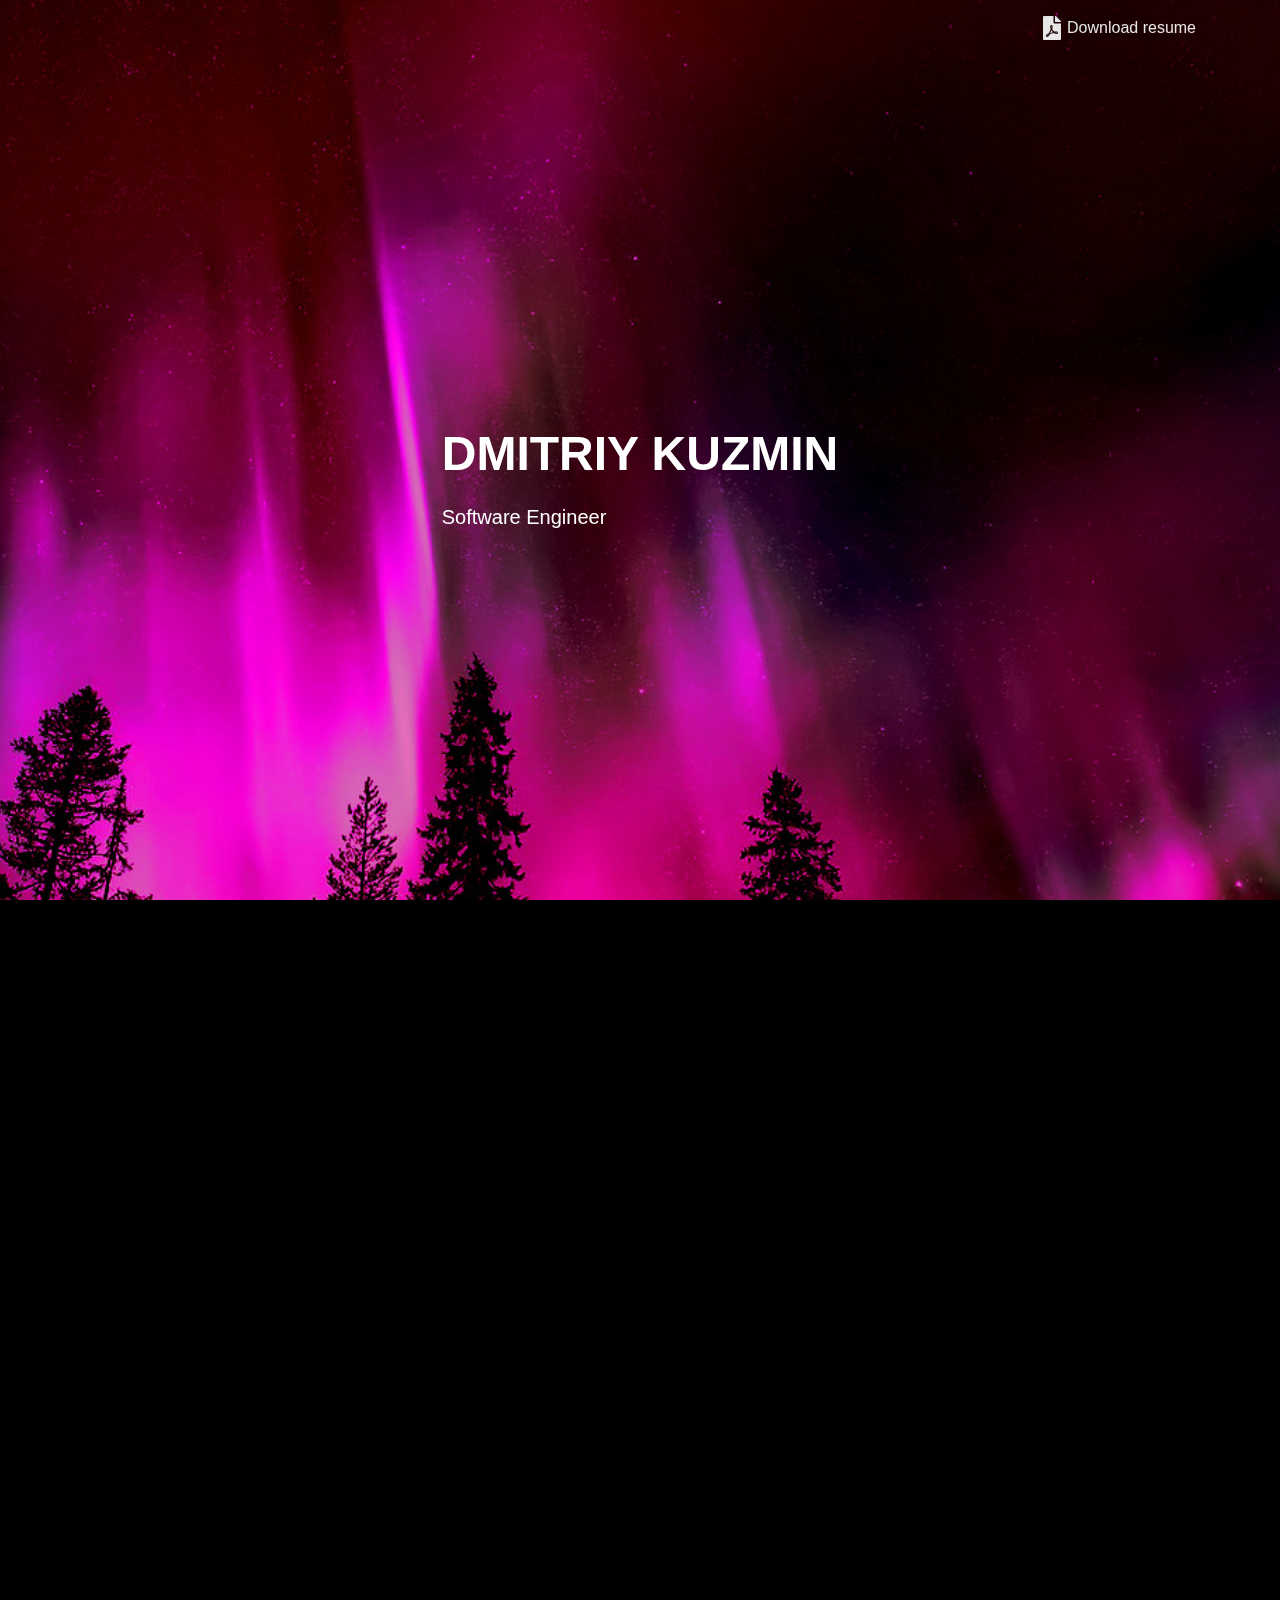
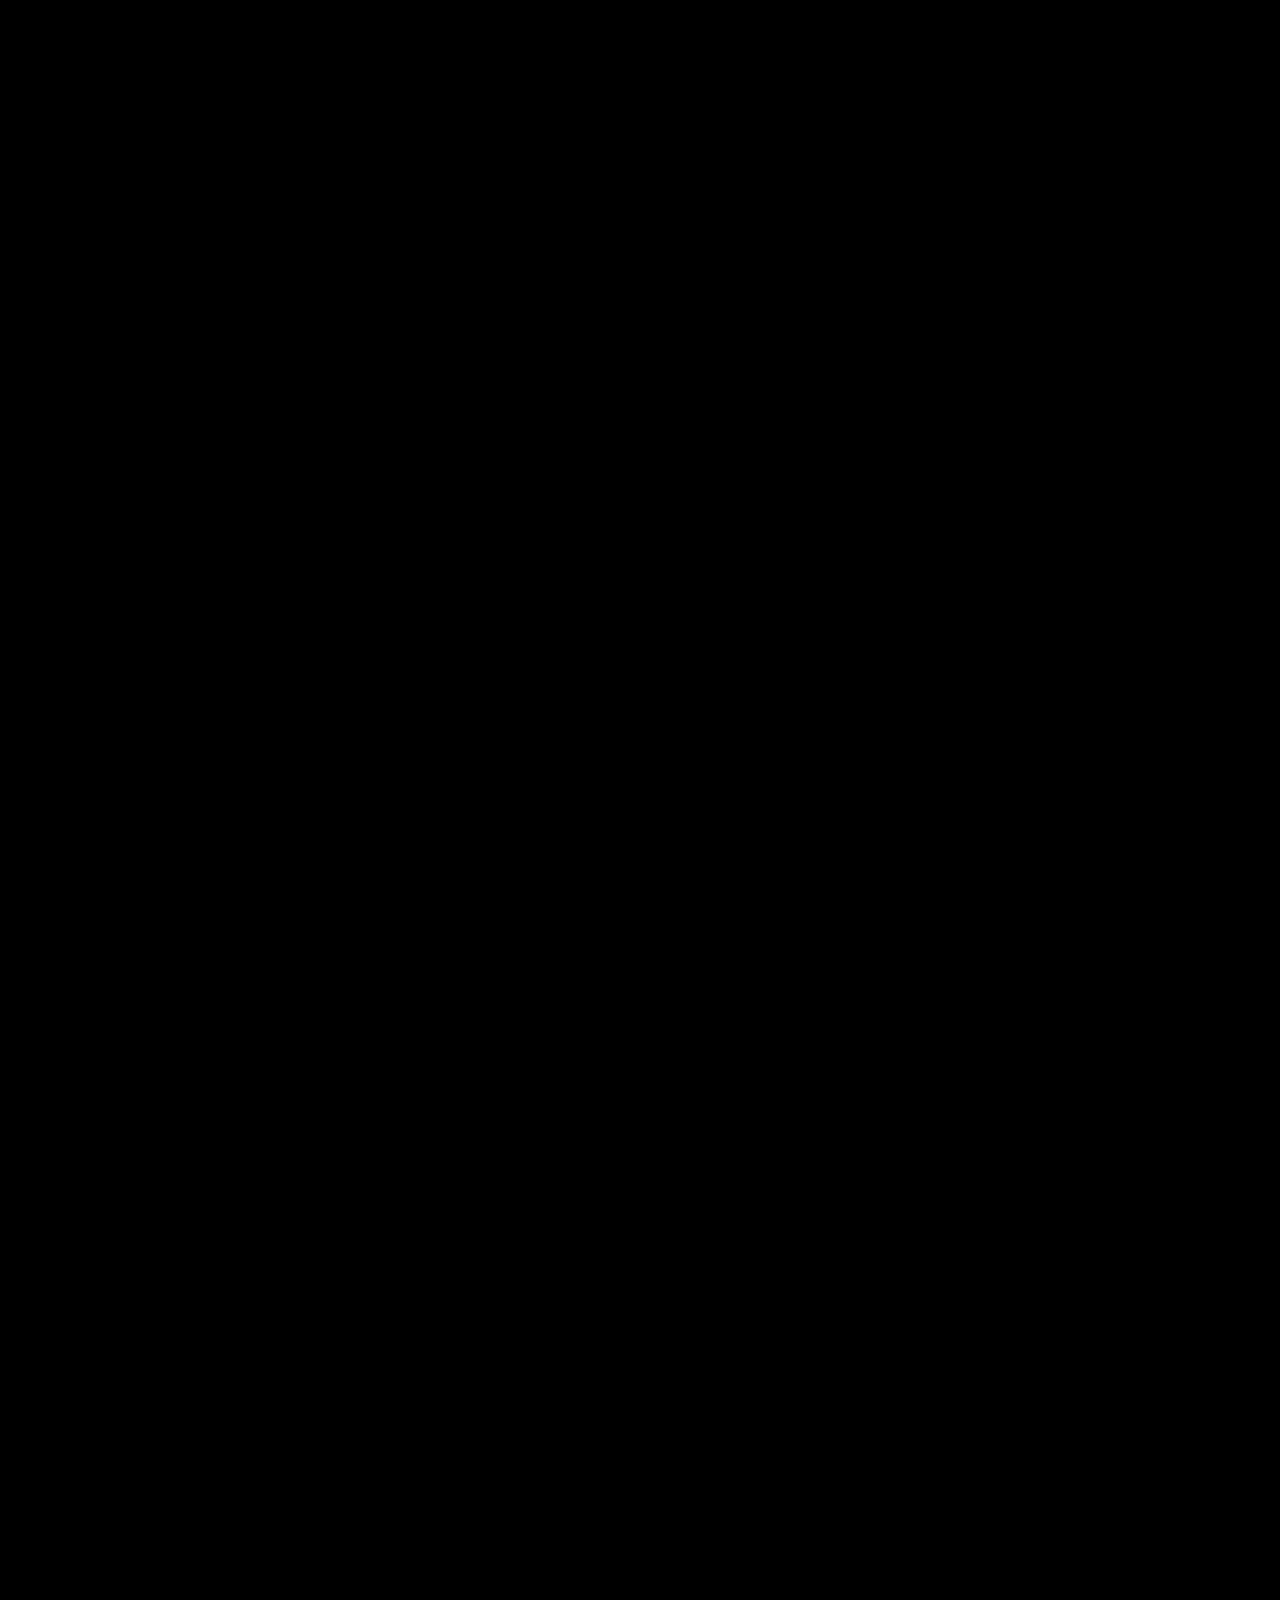
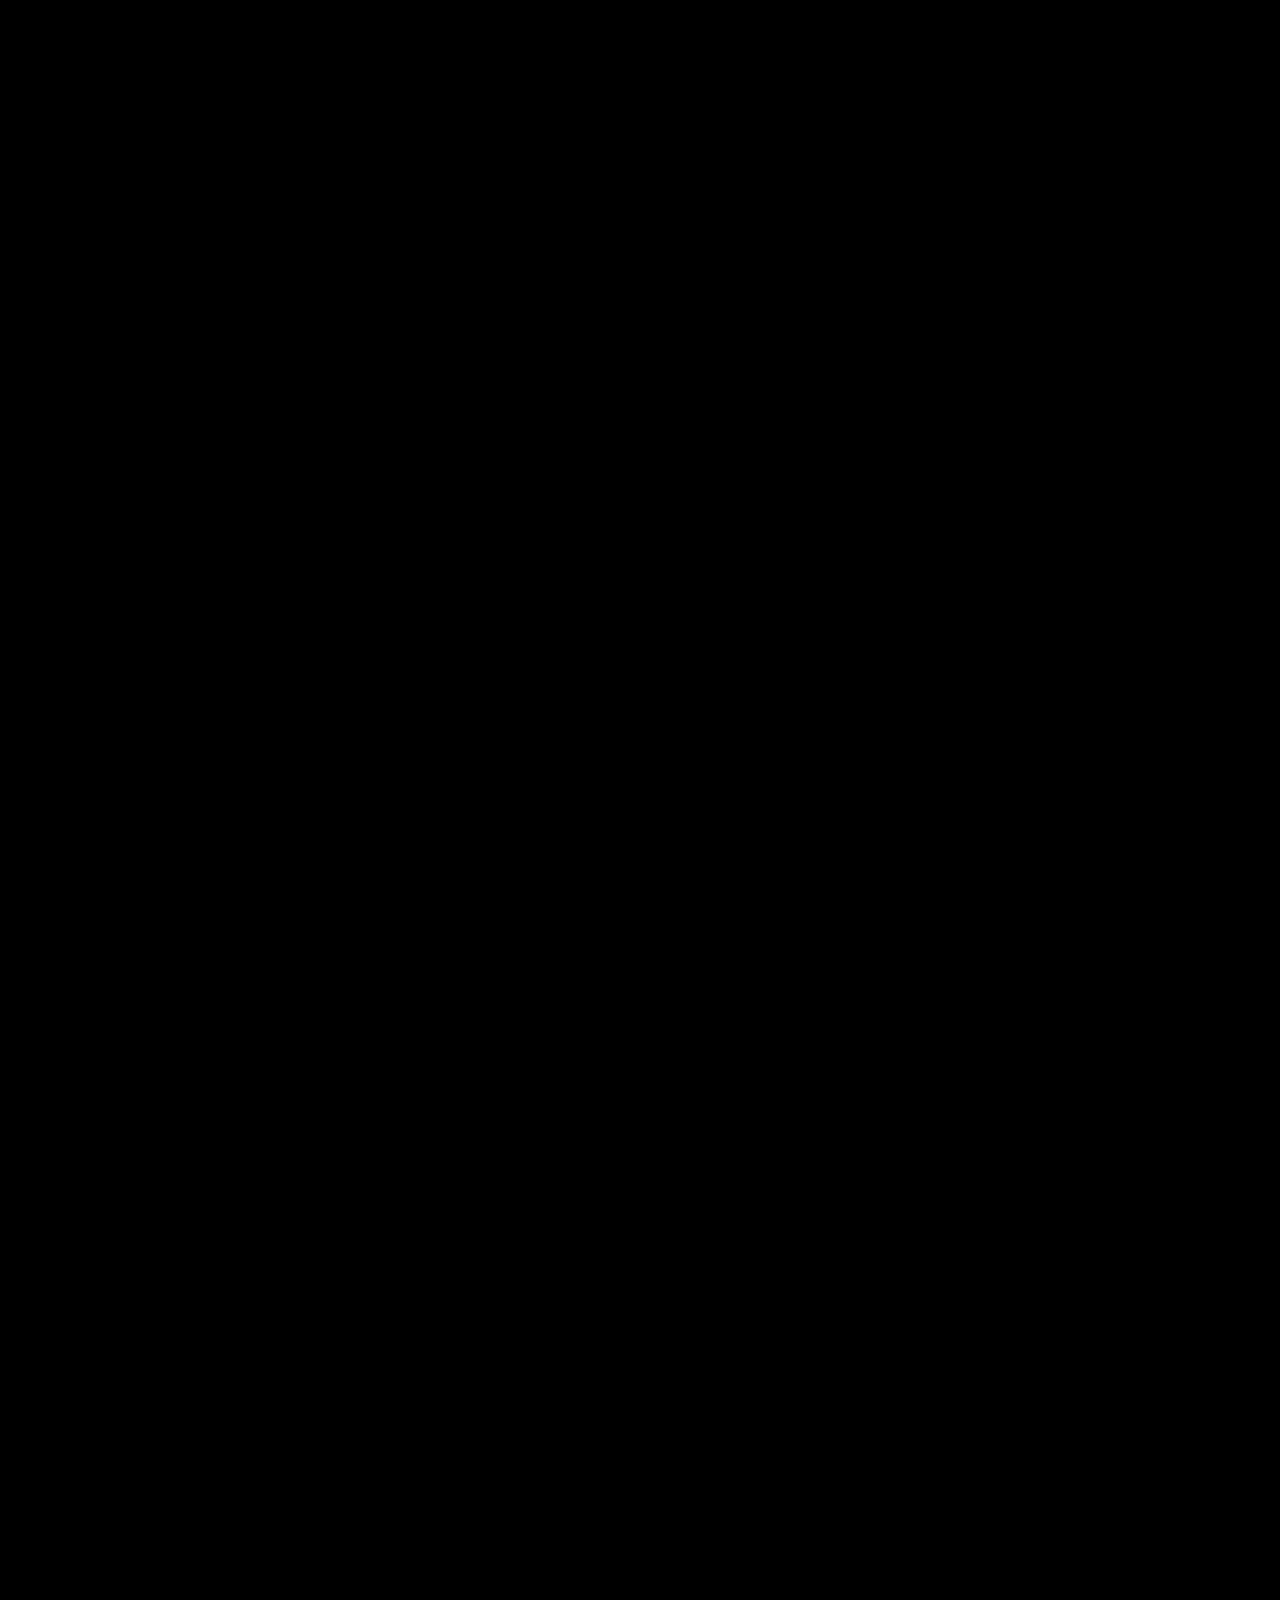
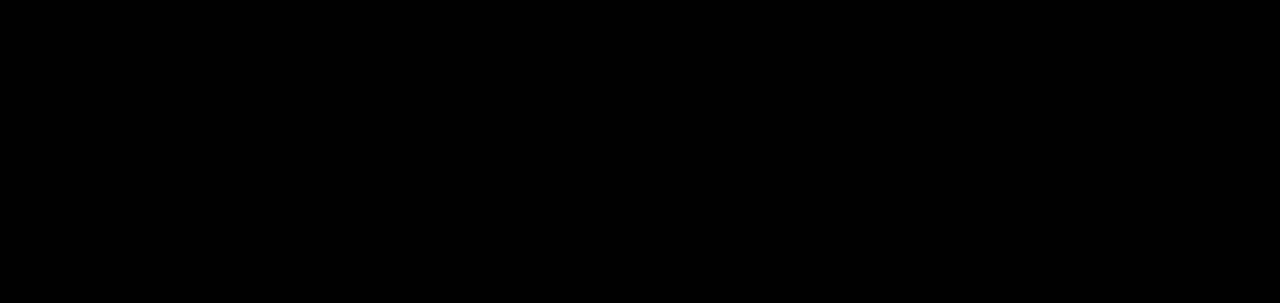
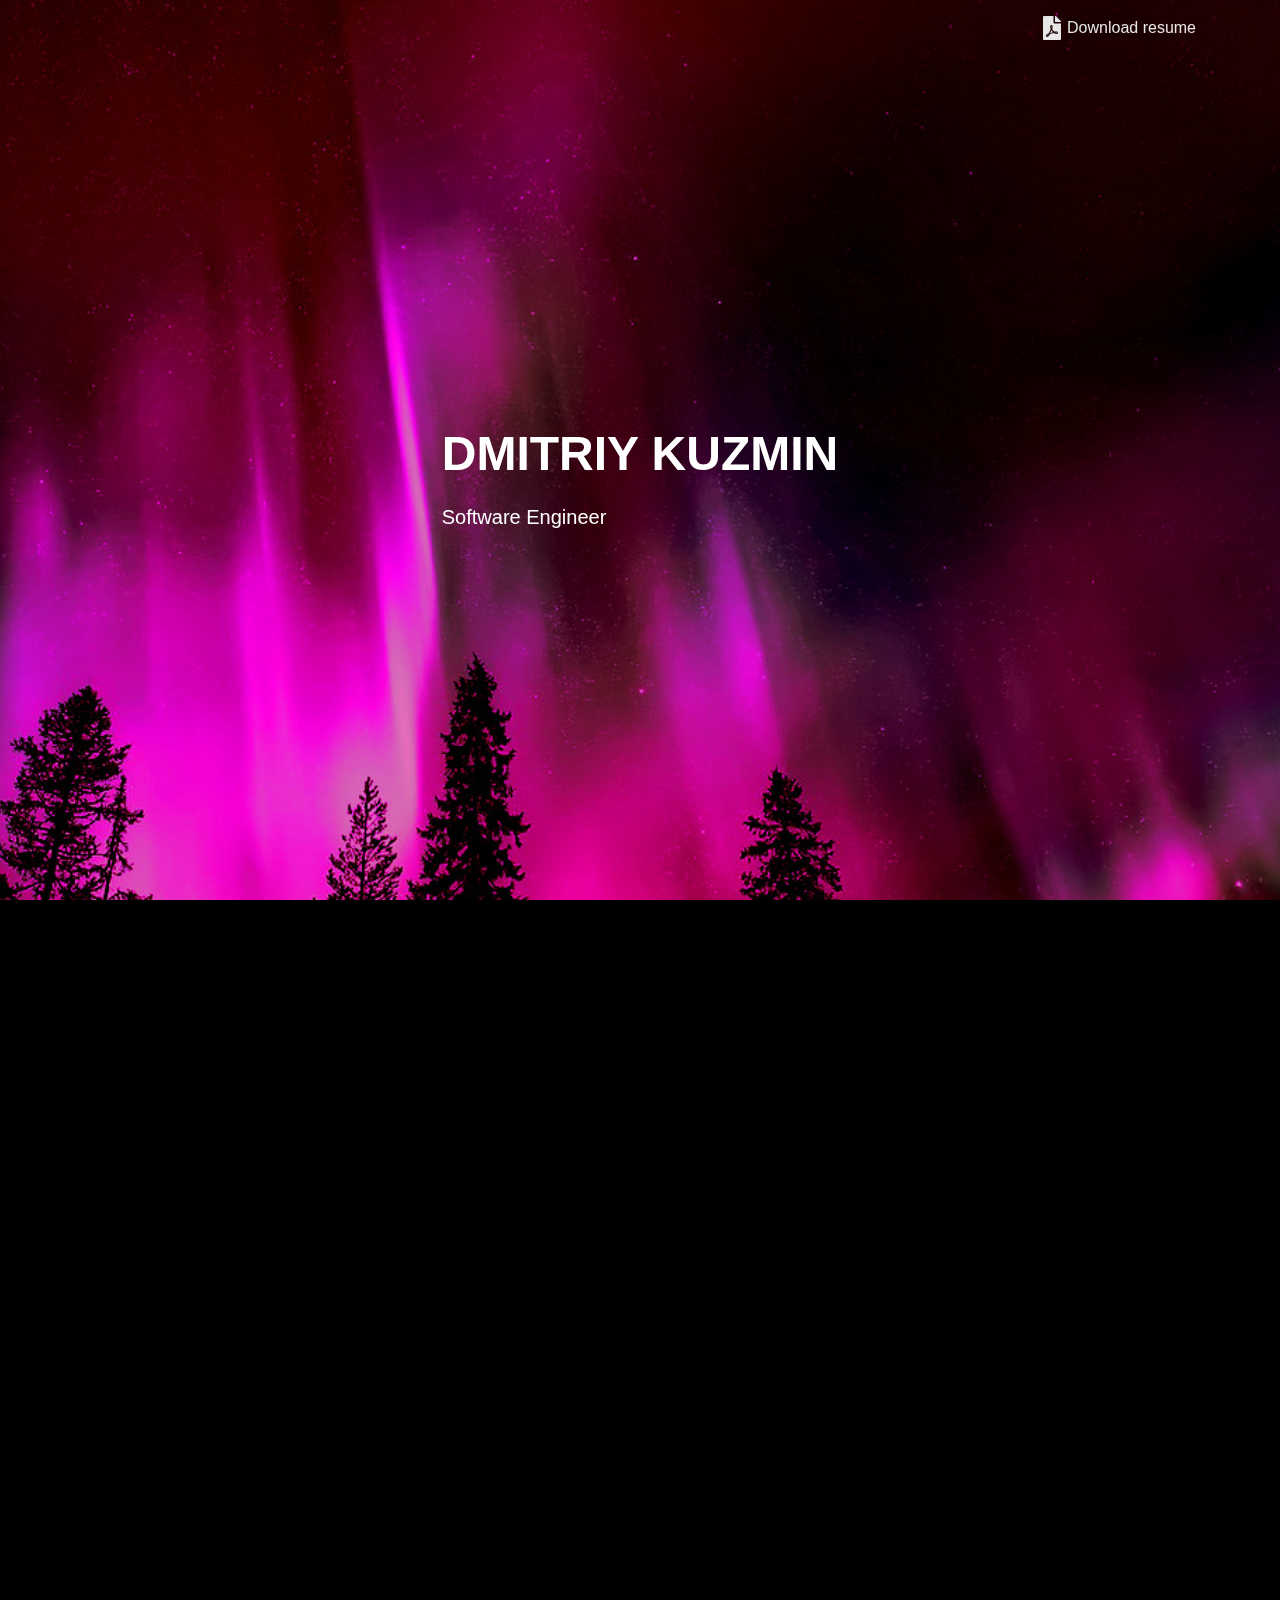
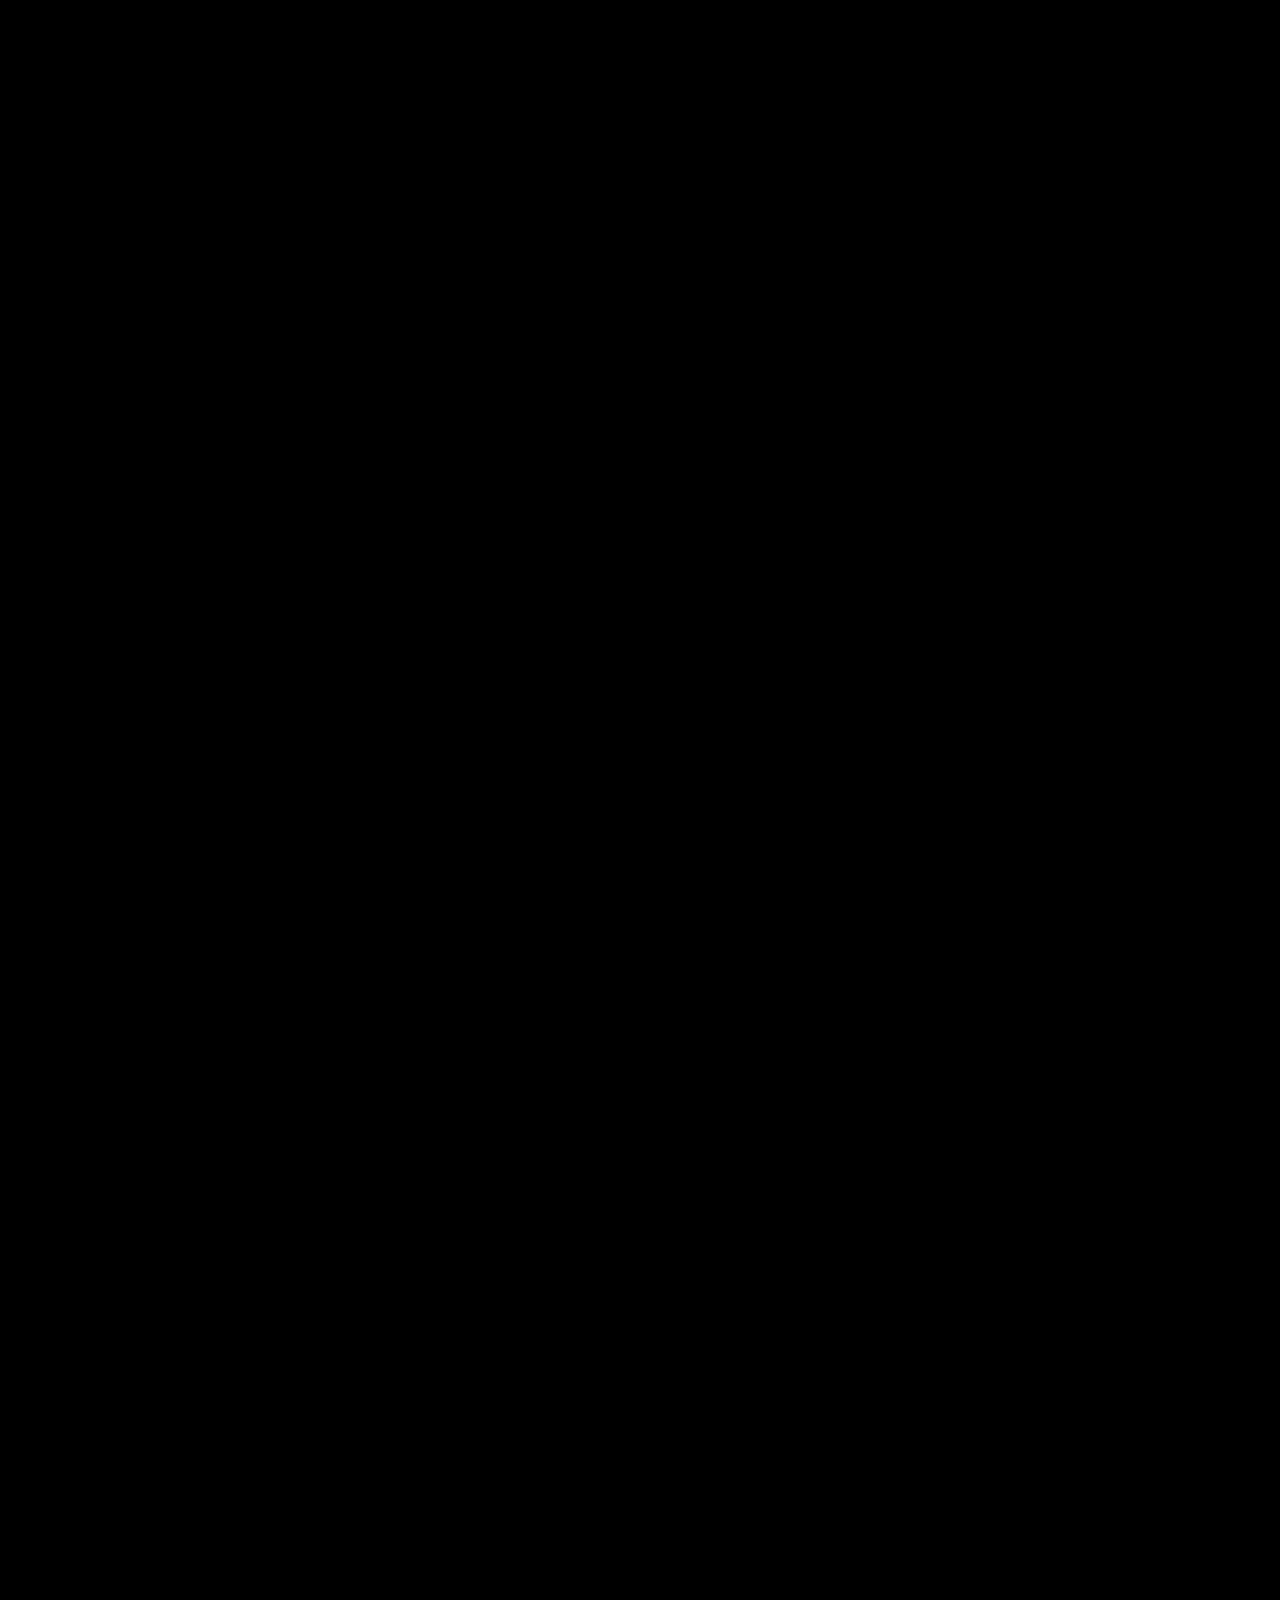
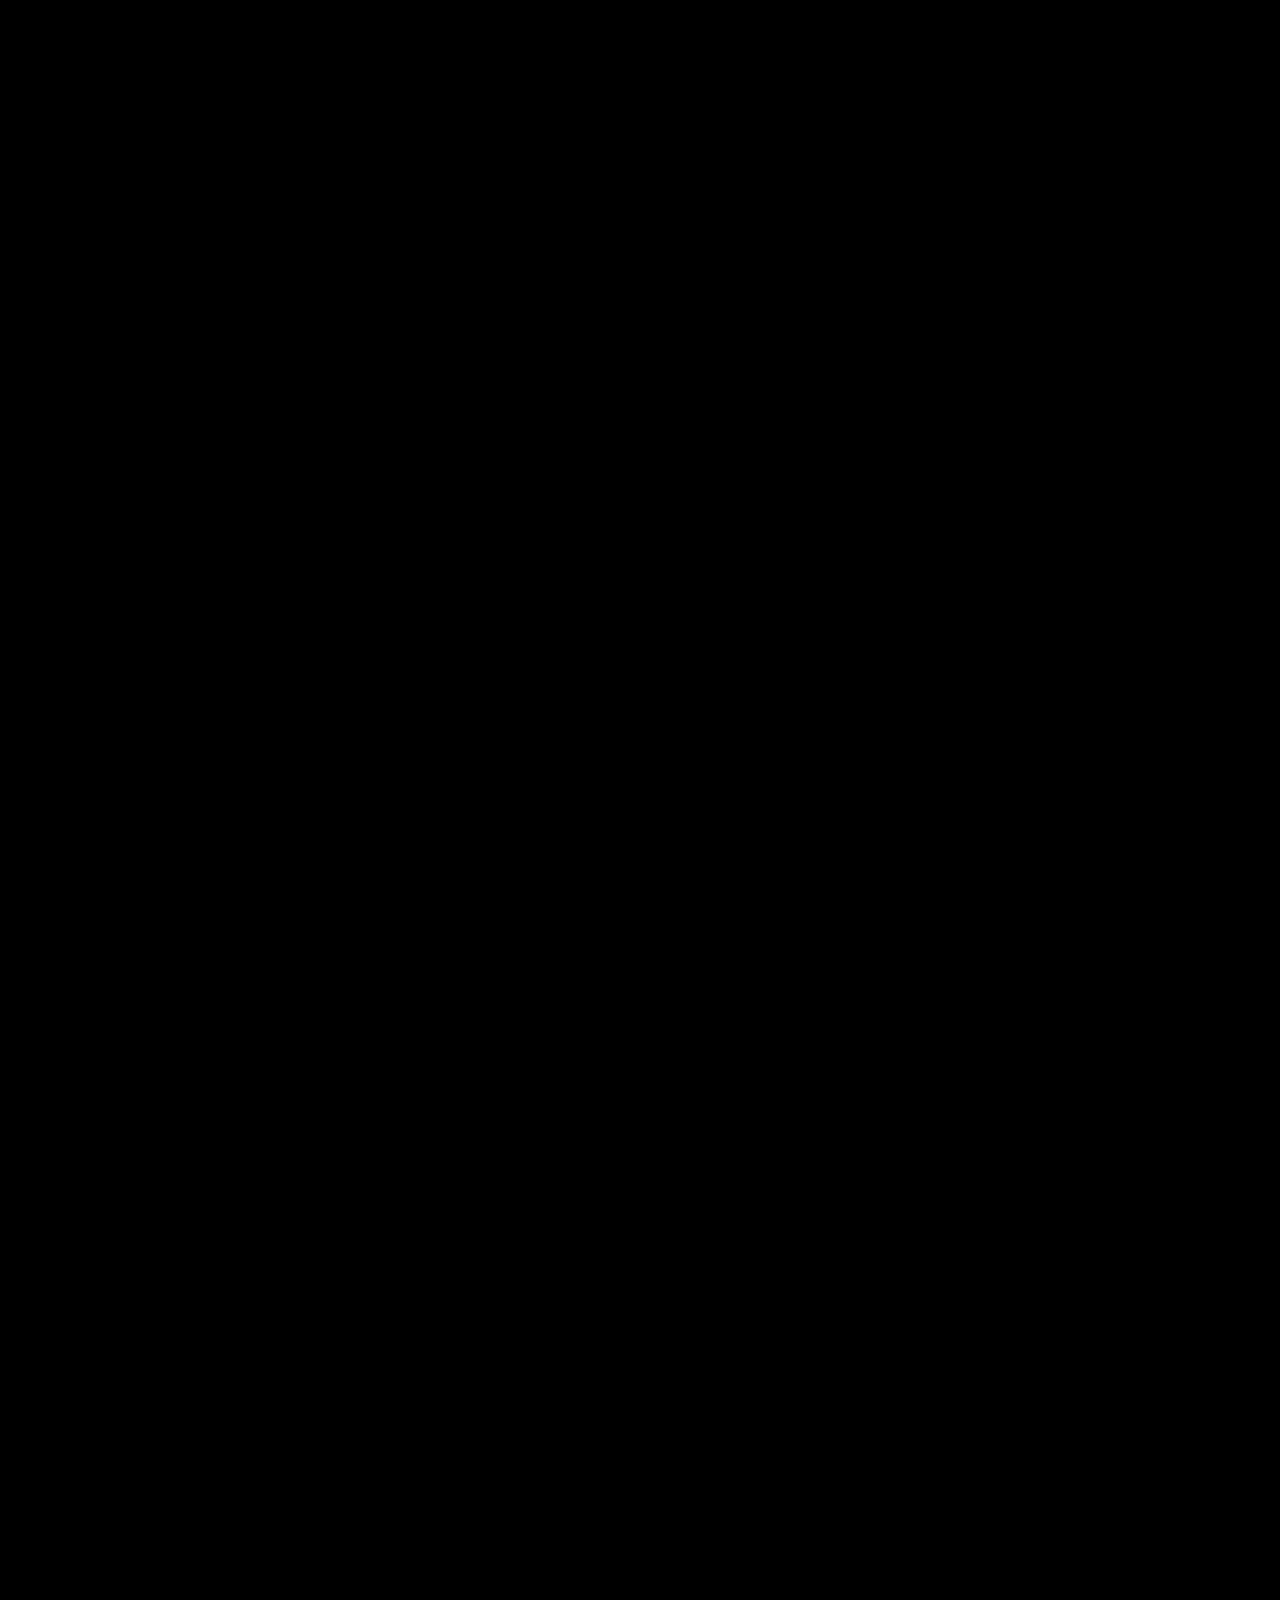
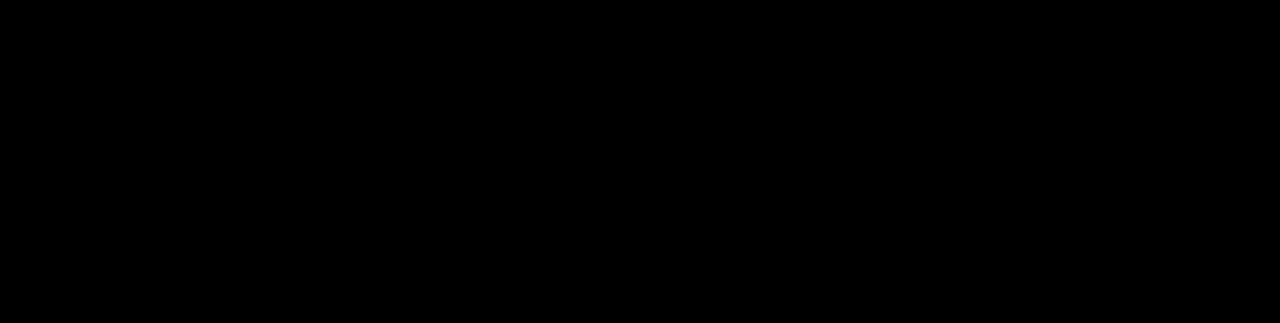
